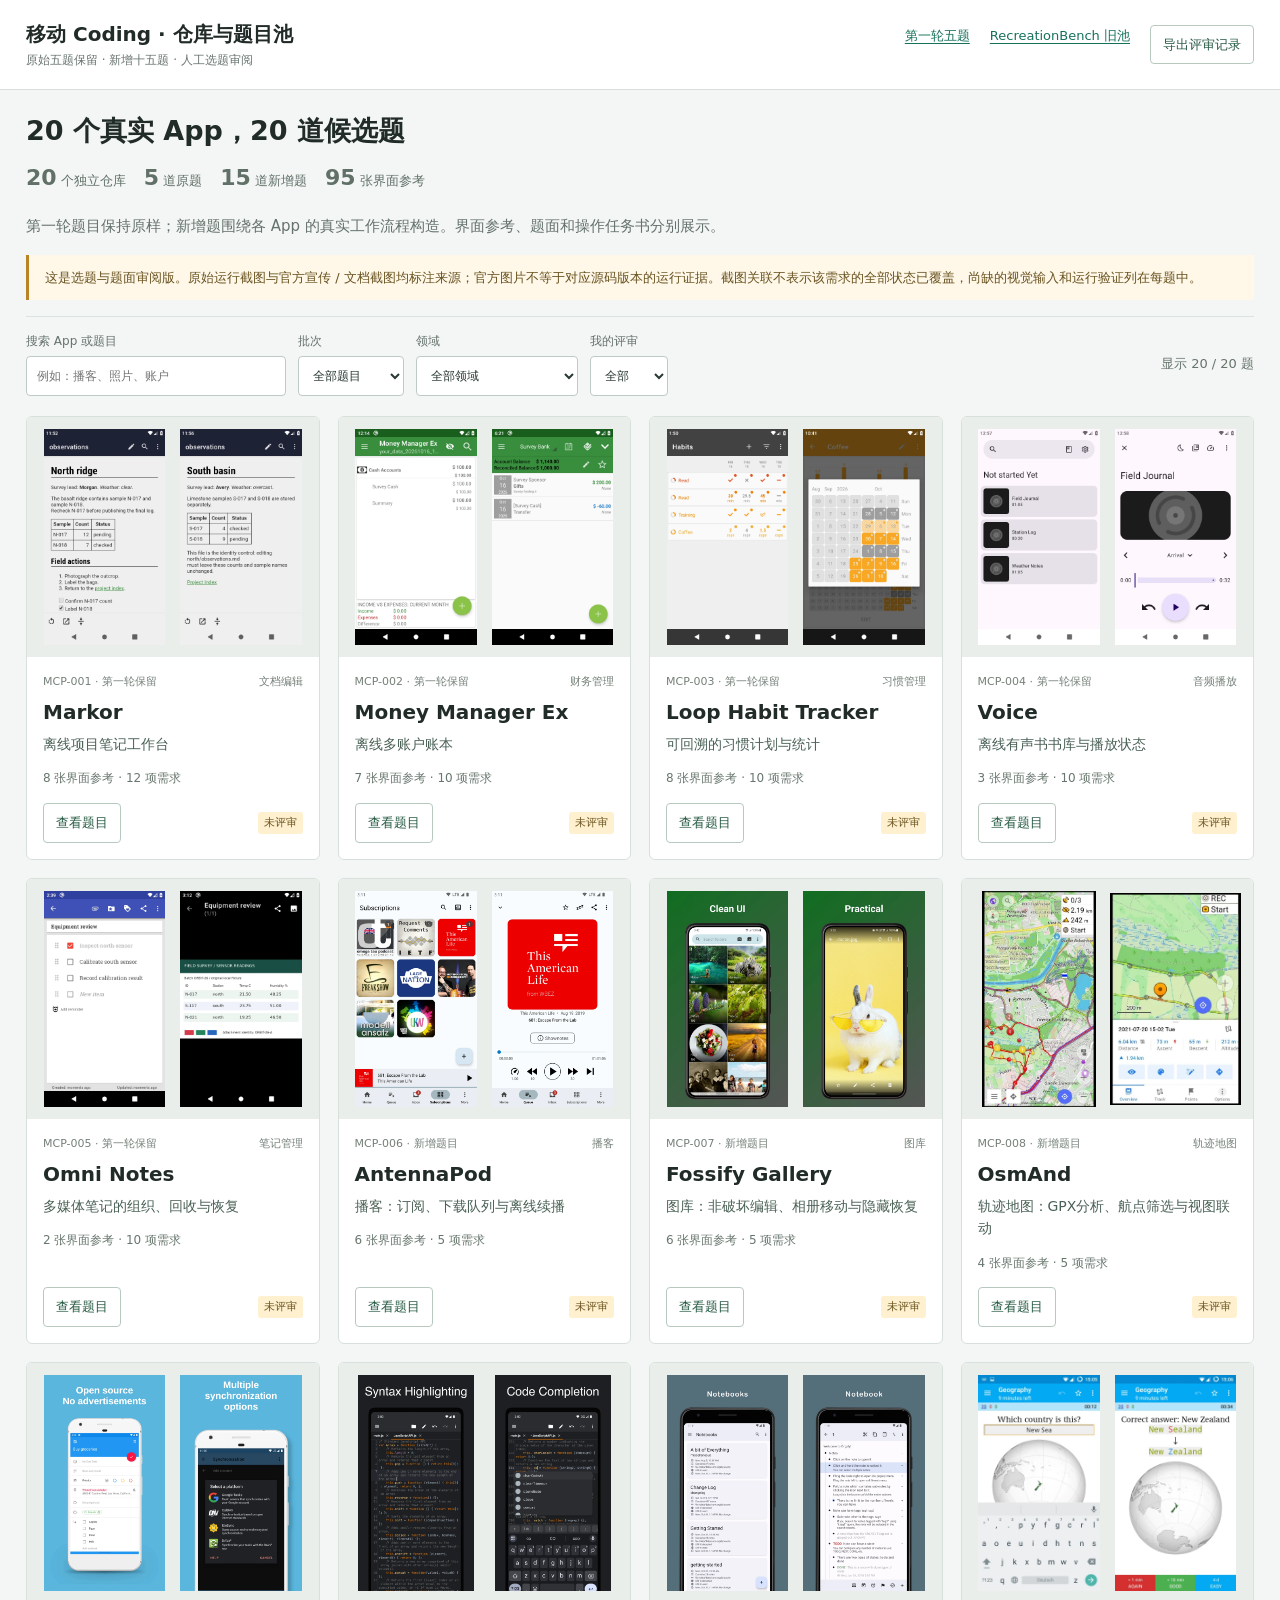
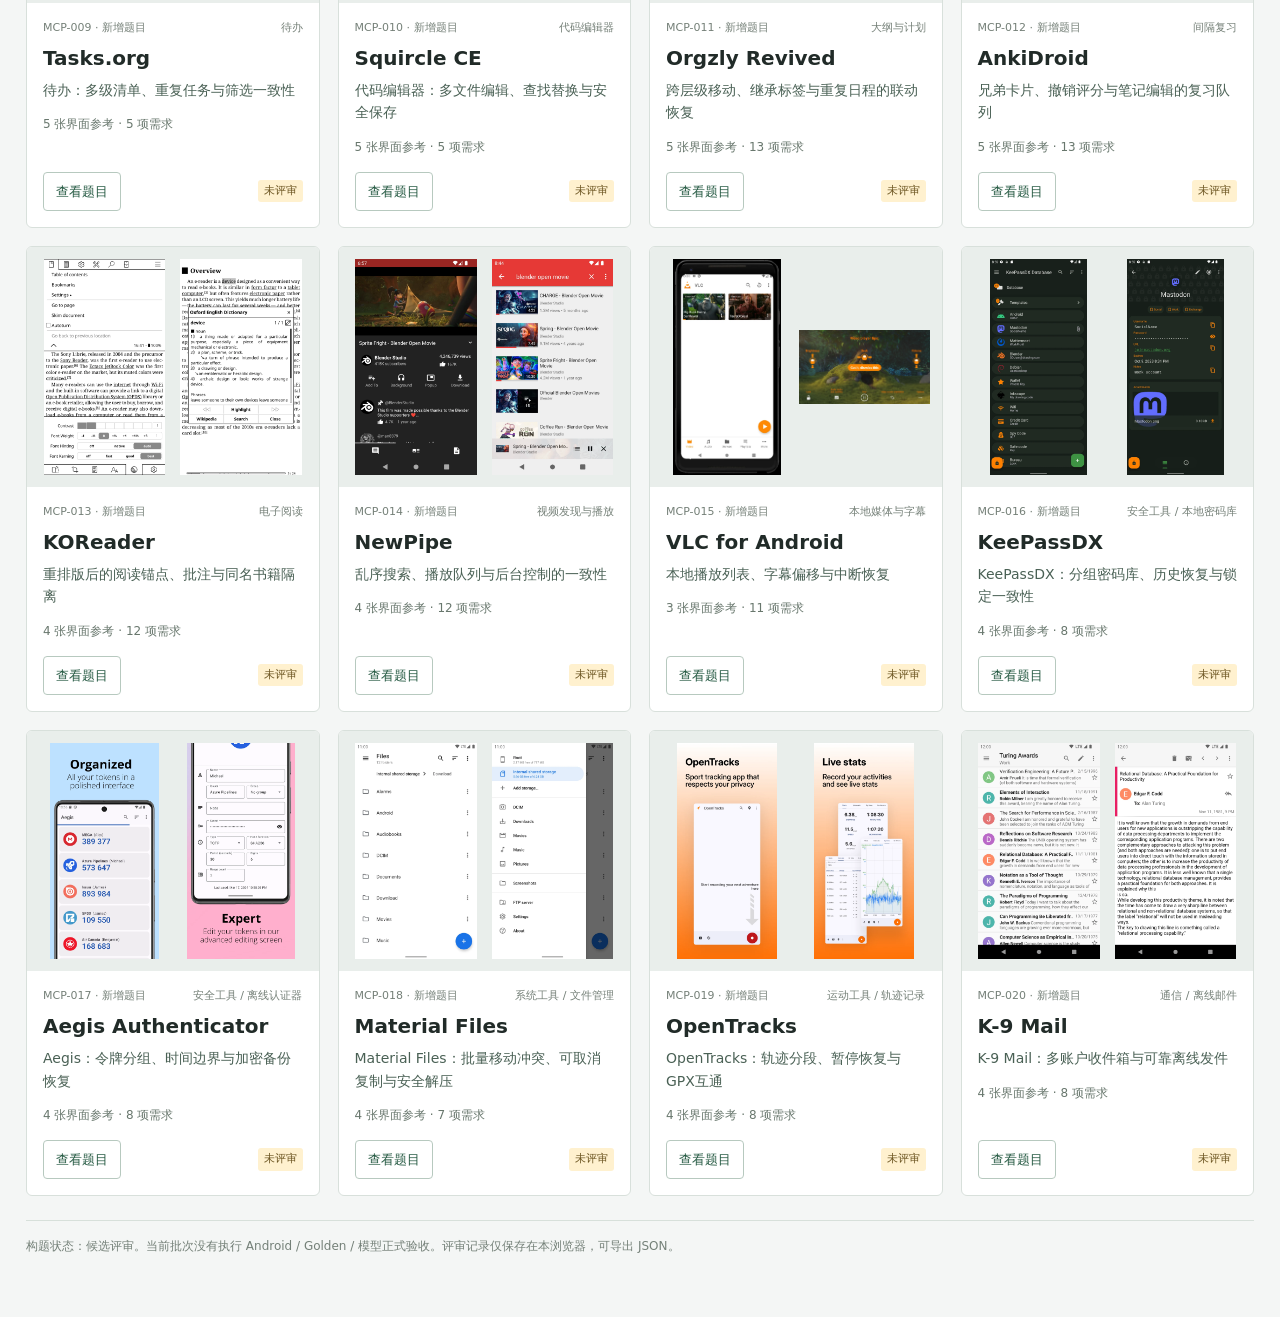
==== pool-20.html @ 95f7df75 "Publish original five plus fifteen visual Android task candidates" ====
<!doctype html>
<html lang="zh-CN">
<head>
<meta charset="utf-8"><meta name="viewport" content="width=device-width,initial-scale=1">
<title>移动 Coding · 20 个真实 App 题目池</title>
<style>
*{box-sizing:border-box;letter-spacing:0}body{margin:0;background:#f4f6f5;color:#212b28;font:15px/1.65 system-ui,-apple-system,"Noto Sans CJK SC",sans-serif}button,input,select,textarea{font:inherit}button,a,select{touch-action:manipulation}button{cursor:pointer}a{color:#16715b;text-underline-offset:3px}button:focus-visible,a:focus-visible,input:focus-visible,select:focus-visible,textarea:focus-visible{outline:3px solid #c18520;outline-offset:3px}button:disabled{cursor:default;opacity:.45}[hidden]{display:none!important}header{background:#fff;border-bottom:1px solid #d8dfdb;padding:18px 26px;display:flex;justify-content:space-between;align-items:center;gap:20px}header strong{font-size:20px}header small{display:block;color:#68746f;font-size:12px}.header-links{display:flex;gap:20px;font-size:13px;flex-wrap:wrap}.container{max-width:1600px;margin:auto;padding:22px 26px 60px}h1{font-size:27px;line-height:1.4;margin:0 0 10px}h2{font-size:21px;line-height:1.5;margin:22px 0 12px}h3{font-size:17px;margin:18px 0 8px}p{margin:8px 0 14px}.muted{color:#65726b}.summary{display:flex;flex-wrap:wrap;gap:18px;align-items:baseline;margin:8px 0 18px}.summary strong{font-size:22px}.summary span{font-size:13px;color:#617168}.warning{padding:12px 16px;border-left:3px solid #b98426;background:#fff8e9;color:#68521f;margin:16px 0;font-size:13px;overflow-wrap:anywhere}.filters{display:flex;gap:12px;flex-wrap:wrap;padding:15px 0 20px;border-top:1px solid #dce3df;align-items:end}.filters label{display:grid;gap:4px;font-size:12px;color:#65726b}.filters input{width:260px}.filters input,.filters select{background:#fff;border:1px solid #becbc4;padding:8px 10px;border-radius:4px;height:40px;max-width:100%;color:#293830}.command{display:inline-flex;align-items:center;justify-content:center;gap:7px;border:1px solid #b7c9bf;background:#fff;color:#275b44;padding:8px 12px;border-radius:4px;text-decoration:none;font-size:13px;min-height:38px}.command.primary{background:#246747;color:white;border-color:#246747}.filters .count{margin-left:auto;font-size:13px;color:#66746c;align-self:center}.grid{display:grid;grid-template-columns:repeat(4,minmax(0,1fr));gap:18px}.app{background:#fff;border:1px solid #d8e0db;border-radius:6px;overflow:hidden;min-width:0;display:flex;flex-direction:column}.app-media{display:flex;justify-content:center;gap:6px;align-items:center;height:240px;padding:12px;background:#e9eeeb;overflow:hidden}.app-media img{height:216px;width:calc(50% - 3px);object-fit:contain;object-position:center;min-width:0}.app-body{padding:16px;display:flex;flex-direction:column;flex:1;min-width:0}.eyebrow{color:#758078;font-size:11px;display:flex;justify-content:space-between;gap:8px;flex-wrap:wrap}.app h2{margin:6px 0 2px;font-size:20px}.app h3{margin:4px 0 10px;font-weight:500;font-size:14px;color:#4a6155;line-height:1.6}.app p{font-size:12px;color:#68776d;margin:4px 0 14px}.app .bottom{margin-top:auto;display:flex;align-items:center;gap:12px;justify-content:space-between}.badge{font-size:11px;color:#6c5521;background:#fff1cf;padding:2px 6px;border-radius:3px;white-space:nowrap}.reviewed{color:#246747;background:#e7f3e9}.rejected{color:#9b3f36;background:#f9e8e3}.empty{padding:50px 0;text-align:center;color:#738077}.detail-toolbar{display:flex;align-items:center;gap:12px;flex-wrap:wrap;margin-bottom:18px}.detail-toolbar .next{margin-left:auto;display:flex;gap:8px}.detail-heading{display:flex;justify-content:space-between;gap:20px;align-items:start}.detail-heading h1{margin-top:4px}.detail-heading .links{display:flex;gap:12px;flex-wrap:wrap;align-items:center;justify-content:flex-end;max-width:380px}.meta{font-size:12px;color:#6b776f}.layout{display:grid;grid-template-columns:minmax(0,1fr) 270px;gap:28px;margin-top:24px}.main{min-width:0}.sidebar{border-left:1px solid #d4dfd8;padding-left:22px;min-width:0}.sidebar h3:first-child{margin-top:0}.sidebar label{display:block;font-size:13px;margin:12px 0 5px}.sidebar select,.sidebar textarea{width:100%;border:1px solid #b7c6bd;border-radius:4px;padding:8px;background:white;color:#283d30}.sidebar textarea{height:120px;resize:vertical}.sidebar p,.sidebar li{font-size:12px}.sidebar ul{padding-left:18px}.sidebar li{margin:8px 0;overflow-wrap:anywhere}.tabs{display:flex;gap:20px;border-bottom:1px solid #bfcfc4;overflow-x:auto;max-width:100%;margin-bottom:20px}.tabs button{background:none;border:0;border-bottom:3px solid transparent;padding:10px 0;color:#64746a;white-space:nowrap;font-size:14px}.tabs button[aria-selected=true]{color:#1f6342;border-bottom-color:#246747;font-weight:600}.screen-grid{display:grid;grid-template-columns:repeat(3,minmax(0,1fr));gap:22px 16px}.screen-grid figure{margin:0;min-width:0}.screen-grid a{display:block;background:#e7ede9;padding:9px;height:360px;cursor:zoom-in}.screen-grid img{width:100%;height:100%;object-fit:contain}.screen-grid figcaption{font-size:12px;line-height:1.7;margin-top:8px;overflow-wrap:anywhere}.screen-grid figcaption small{display:block;color:#768279}.screen-grid figcaption a{display:inline;background:none;padding:0;height:auto;font-size:11px}.prose{background:#fff;padding:22px;overflow-wrap:anywhere;border-top:1px solid #dde5df}.prose h1{font-size:24px}.prose h2{font-size:20px}.prose h3{font-size:17px}.prose table,.mapping{border-collapse:collapse;width:100%;font-size:13px}.prose table{display:block;overflow-x:auto;max-width:100%}.prose td,.prose th,.mapping td,.mapping th{padding:10px;text-align:left;border:1px solid #d5dfd8;vertical-align:top}.prose th,.mapping th{background:#eaf1ed}.prose pre{white-space:pre-wrap;overflow-wrap:anywhere;background:#eef3ef;padding:12px;font-size:12px}.prose code{background:#eef3ef;padding:2px 4px;font-size:12px}.mapping-wrap{overflow-x:auto}.mapping td{min-width:100px;overflow-wrap:anywhere}.mapping td:nth-child(2){min-width:270px}.dimension{padding:13px 0;border-bottom:1px solid #dce4df;display:grid;grid-template-columns:125px minmax(0,1fr);gap:12px;font-size:13px}.dimension strong{color:#245b42}.file-list{list-style:none;padding:0}.file-list li{padding:10px 0;border-bottom:1px solid #dbe3de;font-size:13px;overflow-wrap:anywhere}.file-list small{display:block;color:#6a776f}dialog{border:0;border-radius:6px;padding:14px;max-width:96vw;max-height:96vh;background:#fff}dialog::backdrop{background:#17251fba}dialog .dialog-head{display:flex;justify-content:space-between;gap:20px;align-items:center;margin-bottom:10px;font-size:13px}dialog img{display:block;max-width:90vw;max-height:81vh;object-fit:contain;margin:auto}footer{font-size:12px;color:#748078;margin-top:24px;border-top:1px solid #d7e0da;padding-top:16px}
@media(max-width:1200px){.grid{grid-template-columns:repeat(3,minmax(0,1fr))}.layout{grid-template-columns:minmax(0,1fr) 230px}.screen-grid{grid-template-columns:repeat(2,minmax(0,1fr))}}
@media(max-width:850px){.grid{grid-template-columns:repeat(2,minmax(0,1fr))}.layout{grid-template-columns:1fr}.sidebar{border-left:0;border-top:1px solid #d4dfd8;padding:20px 0}.detail-heading{display:block}.detail-heading .links{justify-content:flex-start;max-width:none;margin:14px 0}.container{padding:20px 18px}header{padding:16px 18px}.header-links{gap:12px}}
@media(max-width:520px){header{display:block}header strong{font-size:18px}.header-links{margin-top:12px}.grid{grid-template-columns:1fr}.app-media{height:270px}.app-media img{height:246px}.filters input{width:100%}.filters label:first-child{width:100%}.filters .count{margin-left:0;width:100%}.screen-grid{gap:16px 10px}.screen-grid a{height:285px;padding:5px}.screen-grid figcaption{font-size:11px}.detail-toolbar .next{margin-left:0}.detail-toolbar{gap:8px}.prose{padding:15px}.tabs{gap:18px}h1{font-size:24px}.dimension{grid-template-columns:105px minmax(0,1fr)}}
</style>
</head>
<body>
<header><div><strong>移动 Coding · 仓库与题目池</strong><small>原始五题保留 · 新增十五题 · 人工选题审阅</small></div><nav class="header-links"><a href="./">第一轮五题</a><a href="50-apps.html">RecreationBench 旧池</a><button class="command" id="export">导出评审记录</button></nav></header>
<main class="container">
<section id="overview">
<h1>20 个真实 App，20 道候选题</h1>
<div class="summary" id="summary"></div>
<p class="muted">第一轮题目保持原样；新增题围绕各 App 的真实工作流程构造。界面参考、题面和操作任务书分别展示。</p>
<div class="warning">这是选题与题面审阅版。原始运行截图与官方宣传 / 文档截图均标注来源；官方图片不等于对应源码版本的运行证据。截图关联不表示该需求的全部状态已覆盖，尚缺的视觉输入和运行验证列在每题中。</div>
<div class="filters"><label>搜索 App 或题目<input id="search" type="search" placeholder="例如：播客、照片、账户"></label><label>批次<select id="cohort"><option value="all">全部题目</option><option value="original">第一轮 5 题</option><option value="new">新增 15 题</option></select></label><label>领域<select id="category"><option value="all">全部领域</option></select></label><label>我的评审<select id="review-filter"><option value="all">全部</option><option value="pending">未评审</option><option value="keep">保留</option><option value="revise">需修改</option><option value="reject">淘汰</option></select></label><span class="count" id="count" aria-live="polite"></span></div>
<div class="grid" id="grid"></div><p id="empty" class="empty" hidden>没有符合筛选条件的题目</p>
</section>
<section id="detail" hidden>
<div class="detail-toolbar"><button class="command" id="back">返回仓库池</button><span class="meta" id="position"></span><div class="next"><button class="command" id="previous">上一题</button><button class="command" id="next">下一题</button></div></div>
<div class="detail-heading"><div><div class="meta" id="task-meta"></div><h1 id="title"></h1><p id="subtitle" class="muted"></p></div><div class="links"><a id="repo-link" target="_blank" rel="noopener">开源仓库</a><a id="commit-link" target="_blank" rel="noopener">冻结源码</a><a id="zip-link" class="command primary" download>下载公开题包</a></div></div>
<div class="layout"><div class="main"><div class="tabs" role="tablist"><button role="tab" data-tab="screens">界面参考</button><button role="tab" data-tab="instruction">完整题面</button><button role="tab" data-tab="operations">操作任务书</button><button role="tab" data-tab="mapping">需求与难度</button><button role="tab" data-tab="files">输入与来源</button></div><div id="content" role="tabpanel"></div></div><aside class="sidebar"><h3>人工评审</h3><label for="decision">选题意见</label><select id="decision"><option value="pending">未评审</option><option value="keep">保留</option><option value="revise">需修改</option><option value="reject">淘汰</option></select><label for="notes">备注</label><textarea id="notes" placeholder="记录需要补充的界面、流程或难度问题"></textarea><p class="muted" id="save-status" aria-live="polite">记录保存在当前浏览器</p><h3>为什么选它</h3><p id="reason"></p><h3>尚未完成</h3><ul id="gaps"></ul><h3>来源链接</h3><ul id="sources"></ul></aside></div>
</section>
<footer>构题状态：候选评审。当前批次没有执行 Android / Golden / 模型正式验收。评审记录仅保存在本浏览器，可导出 JSON。</footer>
</main>
<dialog id="lightbox"><div class="dialog-head"><span id="image-caption"></span><button class="command" id="close-image">关闭</button></div><img id="large-image" alt="App 界面参考"></dialog>
<script type="application/json" id="task-data">[{"id": "MCP-001", "legacy_id": "mcr-001-field-notebook", "slug": "markor", "title": "离线项目笔记工作台", "app": "Markor", "category": "文档编辑", "repo": "https://github.com/gsantner/markor", "commit": "aff9492c55a1d0a09e3b11e603a0487678bb4f27", "summary": "file identity, editor, preview, relative navigation, history, persistence", "selection_reason": "沿用用户认可的第一轮题目；保留原始题面和全部已有截图。", "status": "LEGACY_DRAFT_RETAINED", "cohort": "original", "requirements": [{"id": "NB-01", "text": "浏览和打开多层目录中的文本文件；文件身份由完整相对路径确定；north/observations.md 与 south/observations.md 可分别打开；修改前者不改变后者", "origin": "legacy_draft", "screen_ids": []}, {"id": "NB-02", "text": "新建文件与目录，处理同名冲突和取消操作；已核验 Markdown、.md 扩展名、空模板配置下的新建文件与取消：输入名称后取消不产生文件，确认后进入编辑器。目录创建与新建同名文件的边界仍待核验；原版源码对不超过 2 字节的已有文件存在特殊处理，不可将界面的“不覆盖”提示视为全部场景已验证", "origin": "legacy_draft", "screen_ids": []}, {"id": "NB-03", "text": "编辑任意 UTF-8 Markdown，支持多行、空行和光标插入；保存后读回字节内容对应编辑结果，不能只修改展示文本", "origin": "legacy_draft", "screen_ids": []}, {"id": "NB-04", "text": "源文和预览切换；渲染标题、段落、强调、列表、任务项、表格、围栏代码；排版层级、可读性与冻结设计证据对应；代码区保留字面内容，不当作正文 Markdown 解析", "origin": "legacy_draft", "screen_ids": []}, {"id": "NB-05", "text": "预览中的相对文档链接可导航，返回时保持来源文档身份；north/observations.md 的 ../README.md 进入项目首页。首次打开目标曾观察到编辑模式；已打开目标可恢复其预览模式，不能假定每次都进入编辑器。两种模式可切换，相同文件名不能串到其他目录；未保存语义待核验", "origin": "legacy_draft", "screen_ids": []}, {"id": "NB-06", "text": "文内查找可输入、清空、显示命中数量及定位前后结果；文本变化后结果重算；无结果不改变正文；查询内容不写入文档", "origin": "legacy_draft", "screen_ids": []}, {"id": "NB-07", "text": "文内替换支持单次与全部；大小写、整词和正则模式行为明确；只替换规则匹配部分，替换后计数、编辑器与磁盘一致。语法错误反馈与替换范围待核验", "origin": "legacy_draft", "screen_ids": []}, {"id": "NB-08", "text": "撤销重做覆盖连续编辑和替换操作；撤销后正文恢复，重做后变更恢复；新增编辑后的重做分支语义待核验", "origin": "legacy_draft", "screen_ids": []}, {"id": "NB-09", "text": "保存与重开保持文档内容；进程终止后可恢复已保存内容；冷启动重新打开同一路径，正文和实际文件内容一致；不得要求恢复未保存状态", "origin": "legacy_draft", "screen_ids": []}, {"id": "NB-10", "text": "在目录中搜索文档内容，并打开正确结果；同名文件结果可区分；编辑保存后新查询反映新内容。原版搜索范围与刷新时机待核验", "origin": "legacy_draft", "screen_ids": []}, {"id": "NB-11", "text": "文件改名或移动后可继续打开编辑；原路径状态正确；已核验同目录改名与无冲突跨目录移动：正文不变、旧路径消失、其他文件不变。改名重名时禁用确认；移动重名时提示 Keep both/Overwrite/Skip，已验证 Skip 保留源和目标各自内容。Keep both 命名、Overwrite 行为及相对链接修复仍待核验", "origin": "legacy_draft", "screen_ids": []}, {"id": "NB-12", "text": "键盘、返回导航、旋转和字体放大保持可操作性；关键控件不被永久遮挡，当前文档不串换，已保存内容不损坏；深色与横屏设计待采集", "origin": "legacy_draft", "screen_ids": []}], "screens": [{"id": "S01", "path": "input/design/north-preview.png", "source_url": "", "source_kind": "original_app_capture", "caption": "north-preview", "sha256": "4064b1e7f2d689516d24c68bd39d447ed8dec40f858c55373d2ebe2a0ac307c9", "requirement_ids": [], "provenance_path": "input/design/README.md", "width": 720, "height": 1280, "url": "pool-v3/markor/S01.webp"}, {"id": "S02", "path": "input/design/south-preview.png", "source_url": "", "source_kind": "original_app_capture", "caption": "south-preview", "sha256": "5a0a4eaf0d0a09125e8192bf099ca3e52cf326d6f37ce5a5e23e68fe2b23b514", "requirement_ids": [], "provenance_path": "input/design/README.md", "width": 720, "height": 1280, "url": "pool-v3/markor/S02.webp"}, {"id": "S03", "path": "input/design/move-conflict.png", "source_url": "", "source_kind": "original_app_capture", "caption": "move-conflict", "sha256": "d1327f2cc52e6a9178b7953eff0dbaae1f71e3e37689eec7502604767064b06d", "requirement_ids": [], "provenance_path": "input/design/README.md", "width": 720, "height": 1280, "url": "pool-v3/markor/S03.webp"}, {"id": "S04", "path": "input/design/move-destination.png", "source_url": "", "source_kind": "original_app_capture", "caption": "move-destination", "sha256": "7a7b4ed3a4aeb76ed774d5dfde66aed36bc2d51a8a1537cf37e8ef6326924e86", "requirement_ids": [], "provenance_path": "input/design/README.md", "width": 720, "height": 1280, "url": "pool-v3/markor/S04.webp"}, {"id": "S05", "path": "input/design/new-file-confirmation.png", "source_url": "", "source_kind": "original_app_capture", "caption": "new-file-confirmation", "sha256": "d12fba622f0808013a42b2341d35c99181fa90d3dd77e7c879cf310cc71822c1", "requirement_ids": [], "provenance_path": "input/design/README.md", "width": 720, "height": 1280, "url": "pool-v3/markor/S05.webp"}, {"id": "S06", "path": "input/design/new-file-dialog.png", "source_url": "", "source_kind": "original_app_capture", "caption": "new-file-dialog", "sha256": "6f00b489b884733be04cc535b92f05eab213a634af2fca892208a5f61e930ad5", "requirement_ids": [], "provenance_path": "input/design/README.md", "width": 720, "height": 1280, "url": "pool-v3/markor/S06.webp"}, {"id": "S07", "path": "input/design/rename-conflict.png", "source_url": "", "source_kind": "original_app_capture", "caption": "rename-conflict", "sha256": "9692da096efcdb5390513e707d3d5bb373f77c3791021e4c3fa6570128c93f46", "requirement_ids": [], "provenance_path": "input/design/README.md", "width": 720, "height": 1280, "url": "pool-v3/markor/S07.webp"}, {"id": "S08", "path": "input/design/renamed-document.png", "source_url": "", "source_kind": "original_app_capture", "caption": "renamed-document", "sha256": "7825c4170476a746104519a283da8f4210dea184da7885dbb86da1a535775662", "requirement_ids": [], "provenance_path": "input/design/README.md", "width": 720, "height": 1280, "url": "pool-v3/markor/S08.webp"}], "complexity": {"C": {"score": null, "reason": "本次未重新评分，沿用原题且不凭项目名称补分。"}, "H": {"score": null, "reason": "本次未重新评分，沿用原题且不凭项目名称补分。"}, "A": {"score": null, "reason": "本次未重新评分，沿用原题且不凭项目名称补分。"}, "L": {"score": null, "reason": "本次未重新评分，沿用原题且不凭项目名称补分。"}, "G": {"score": null, "reason": "本次未重新评分，沿用原题且不凭项目名称补分。"}, "X": {"score": null, "reason": "本次未重新评分，沿用原题且不凭项目名称补分。"}}, "gaps": ["原始题面仍包含待核验项；完整度不能由已有截图数量推断。", "截图逐项覆盖范围见 input/design/README.md；未补写未经审核的需求映射。", "本次没有重新执行Android、Golden或模型验收。"], "source_links": [{"label": "原始仓库", "url": "https://github.com/gsantner/markor"}], "knowledge_refs": [], "instruction_html": "\u003ch1\u003e离线项目笔记工作台\u003c/h1\u003e\n\u003cp\u003e状态：构题草稿，未冻结、不可提交模型正式评测。原版行为核验与设计证据尚未齐全。\u003c/p\u003e\n\u003cp\u003e实现一个可安装运行的 Android 本地文档 App。使用者在离线野外调查中维护多个项目，每个项目有说明、采样记录和行动清单。文件必须是真实 UTF-8 文本，不能只保存在界面内存中，也不能把参考截图作为不可交互背景。\u003c/p\u003e\n\u003cp\u003e参考对象为 Markor。交付应包含完整可编译工程和 APK，而非单页演示、网页截图或针对示例内容写死的输出。公开夹具只是示例；验收将改变文本、目录名、文件数量和操作次序。模型正式工作区不提供原版源码、Git 历史、隐藏测试或参考实现。\u003c/p\u003e\n\u003ch2\u003e用户流程\u003c/h2\u003e\n\u003cp\u003e用户选择一个本地笔记目录，浏览文件夹，打开一份调查报告，修改 Markdown，在预览中确认排版并进入关联记录。随后查找某个样本编号，修改多处观测数据，通过撤销恢复误改，再保存。退出和重启 App 后，目录、正文、预览及真实磁盘文件应保持一致。另一个目录下的同名记录不能被误改。\u003c/p\u003e\n\u003ch2\u003e功能契约草稿\u003c/h2\u003e\n\u003ctable\u003e\n\u003cthead\u003e\n\u003ctr\u003e\n\u003cth\u003eID\u003c/th\u003e\n\u003cth\u003e要求\u003c/th\u003e\n\u003cth\u003e可观察结果\u003c/th\u003e\n\u003c/tr\u003e\n\u003c/thead\u003e\n\u003ctbody\u003e\n\u003ctr\u003e\n\u003ctd\u003eNB-01\u003c/td\u003e\n\u003ctd\u003e浏览和打开多层目录中的文本文件；文件身份由完整相对路径确定\u003c/td\u003e\n\u003ctd\u003enorth/observations.md 与 south/observations.md 可分别打开；修改前者不改变后者\u003c/td\u003e\n\u003c/tr\u003e\n\u003ctr\u003e\n\u003ctd\u003eNB-02\u003c/td\u003e\n\u003ctd\u003e新建文件与目录，处理同名冲突和取消操作\u003c/td\u003e\n\u003ctd\u003e已核验 Markdown、.md 扩展名、空模板配置下的新建文件与取消：输入名称后取消不产生文件，确认后进入编辑器。目录创建与新建同名文件的边界仍待核验；原版源码对不超过 2 字节的已有文件存在特殊处理，不可将界面的“不覆盖”提示视为全部场景已验证\u003c/td\u003e\n\u003c/tr\u003e\n\u003ctr\u003e\n\u003ctd\u003eNB-03\u003c/td\u003e\n\u003ctd\u003e编辑任意 UTF-8 Markdown，支持多行、空行和光标插入\u003c/td\u003e\n\u003ctd\u003e保存后读回字节内容对应编辑结果，不能只修改展示文本\u003c/td\u003e\n\u003c/tr\u003e\n\u003ctr\u003e\n\u003ctd\u003eNB-04\u003c/td\u003e\n\u003ctd\u003e源文和预览切换；渲染标题、段落、强调、列表、任务项、表格、围栏代码\u003c/td\u003e\n\u003ctd\u003e排版层级、可读性与冻结设计证据对应；代码区保留字面内容，不当作正文 Markdown 解析\u003c/td\u003e\n\u003c/tr\u003e\n\u003ctr\u003e\n\u003ctd\u003eNB-05\u003c/td\u003e\n\u003ctd\u003e预览中的相对文档链接可导航，返回时保持来源文档身份\u003c/td\u003e\n\u003ctd\u003enorth/observations.md 的 ../README.md 进入项目首页。首次打开目标曾观察到编辑模式；已打开目标可恢复其预览模式，不能假定每次都进入编辑器。两种模式可切换，相同文件名不能串到其他目录；未保存语义待核验\u003c/td\u003e\n\u003c/tr\u003e\n\u003ctr\u003e\n\u003ctd\u003eNB-06\u003c/td\u003e\n\u003ctd\u003e文内查找可输入、清空、显示命中数量及定位前后结果\u003c/td\u003e\n\u003ctd\u003e文本变化后结果重算；无结果不改变正文；查询内容不写入文档\u003c/td\u003e\n\u003c/tr\u003e\n\u003ctr\u003e\n\u003ctd\u003eNB-07\u003c/td\u003e\n\u003ctd\u003e文内替换支持单次与全部；大小写、整词和正则模式行为明确\u003c/td\u003e\n\u003ctd\u003e只替换规则匹配部分，替换后计数、编辑器与磁盘一致。语法错误反馈与替换范围待核验\u003c/td\u003e\n\u003c/tr\u003e\n\u003ctr\u003e\n\u003ctd\u003eNB-08\u003c/td\u003e\n\u003ctd\u003e撤销重做覆盖连续编辑和替换操作\u003c/td\u003e\n\u003ctd\u003e撤销后正文恢复，重做后变更恢复；新增编辑后的重做分支语义待核验\u003c/td\u003e\n\u003c/tr\u003e\n\u003ctr\u003e\n\u003ctd\u003eNB-09\u003c/td\u003e\n\u003ctd\u003e保存与重开保持文档内容；进程终止后可恢复已保存内容\u003c/td\u003e\n\u003ctd\u003e冷启动重新打开同一路径，正文和实际文件内容一致；不得要求恢复未保存状态\u003c/td\u003e\n\u003c/tr\u003e\n\u003ctr\u003e\n\u003ctd\u003eNB-10\u003c/td\u003e\n\u003ctd\u003e在目录中搜索文档内容，并打开正确结果\u003c/td\u003e\n\u003ctd\u003e同名文件结果可区分；编辑保存后新查询反映新内容。原版搜索范围与刷新时机待核验\u003c/td\u003e\n\u003c/tr\u003e\n\u003ctr\u003e\n\u003ctd\u003eNB-11\u003c/td\u003e\n\u003ctd\u003e文件改名或移动后可继续打开编辑；原路径状态正确\u003c/td\u003e\n\u003ctd\u003e已核验同目录改名与无冲突跨目录移动：正文不变、旧路径消失、其他文件不变。改名重名时禁用确认；移动重名时提示 Keep both/Overwrite/Skip，已验证 Skip 保留源和目标各自内容。Keep both 命名、Overwrite 行为及相对链接修复仍待核验\u003c/td\u003e\n\u003c/tr\u003e\n\u003ctr\u003e\n\u003ctd\u003eNB-12\u003c/td\u003e\n\u003ctd\u003e键盘、返回导航、旋转和字体放大保持可操作性\u003c/td\u003e\n\u003ctd\u003e关键控件不被永久遮挡，当前文档不串换，已保存内容不损坏；深色与横屏设计待采集\u003c/td\u003e\n\u003c/tr\u003e\n\u003c/tbody\u003e\n\u003c/table\u003e\n\u003cp\u003e此草稿不要求云同步、账号服务、AI、网络后端或在线 API。是否纳入 todo.txt 独立任务管理需原版交互证据后再决定，不能以一个不可操作文本页替代。\u003c/p\u003e\n\u003ch2\u003e输入与交付\u003c/h2\u003e\n\u003cp\u003e\u003ccode\u003einput/notebook/\u003c/code\u003e 是可改写的示例文档集，含不同目录中的同名文档。不要假定路径、标题和内容固定。正式版将附逐页参考截图、环境冻结记录、操作任务书以及清楚的系统文件访问方式；这些缺失前，本草稿不构成可独立作答题。\u003c/p\u003e\n\u003cp\u003e交付工程应能在冻结 SDK/JDK/Gradle 环境中构建，列出入口、依赖和安装命令，保持系统文件访问与真实 Android 生命周期行为。布局和控件可以有等价实现，不能要求与原版内部类名、数据库表名或 resource-id 相同。\u003c/p\u003e\n", "operations_html": "\u003ch1\u003e操作任务书草稿\u003c/h1\u003e\n\u003cp\u003e以下是待执行并冻结的完整操作链，不是已完成记录。此草稿尚不能用于正式评测。\u003c/p\u003e\n\u003ctable\u003e\n\u003cthead\u003e\n\u003ctr\u003e\n\u003cth\u003e链路\u003c/th\u003e\n\u003cth\u003e操作\u003c/th\u003e\n\u003cth\u003e业务判定与证据\u003c/th\u003e\n\u003c/tr\u003e\n\u003c/thead\u003e\n\u003ctbody\u003e\n\u003ctr\u003e\n\u003ctd\u003eA：文件身份\u003c/td\u003e\n\u003ctd\u003e导入 notebook，分别进入 north 和 south，打开同名 observations.md；返回 north 修改 N-017 的 count\u003c/td\u003e\n\u003ctd\u003e两份文档标题和内容区分；north 真实文件改变，south 字节不变。截图、输入事件、导出文件\u003c/td\u003e\n\u003c/tr\u003e\n\u003ctr\u003e\n\u003ctd\u003eB：渲染导航\u003c/td\u003e\n\u003ctd\u003enorth 编辑器切换预览，检查标题/表格/代码/清单，点击 project index，再进入 south，返回\u003c/td\u003e\n\u003ctd\u003e相对路径解析正确；预览内容对应真实源文；每次导航留新鲜截图与树，不依赖固定坐标\u003c/td\u003e\n\u003c/tr\u003e\n\u003ctr\u003e\n\u003ctd\u003eC：查询替换\u003c/td\u003e\n\u003ctd\u003e查询 N-017，逐条定位，替换一次，再替换全部；查询不存在词；切换整词/大小写/正则\u003c/td\u003e\n\u003ctd\u003e命中数与文本实际出现位置一致；单次和全部作用域不同；无结果与错误正则不损坏文件\u003c/td\u003e\n\u003c/tr\u003e\n\u003ctr\u003e\n\u003ctd\u003eD：编辑历史\u003c/td\u003e\n\u003ctd\u003e连续编辑、撤销、重做、撤销后插入新内容、保存\u003c/td\u003e\n\u003ctd\u003e按已冻结原版规则判断历史；读取保存结果，不能仅看 Undo 按钮是否存在\u003c/td\u003e\n\u003c/tr\u003e\n\u003ctr\u003e\n\u003ctd\u003eE：生命周期\u003c/td\u003e\n\u003ctd\u003e保存后 force-stop，重新启动，重开 north 与 south；旋转并放大系统字体\u003c/td\u003e\n\u003ctd\u003e保存内容一致；同名文件不混淆；界面可交互；不要求未保存内容恢复\u003c/td\u003e\n\u003c/tr\u003e\n\u003ctr\u003e\n\u003ctd\u003eF：文件组织\u003c/td\u003e\n\u003ctd\u003e新建、取消新建、重名尝试、移动/改名，目录检索保存后的新词\u003c/td\u003e\n\u003ctd\u003e实际目录与界面一致，无静默覆盖；检索打开正确文件；链接改写规则以原版核验为准\u003c/td\u003e\n\u003c/tr\u003e\n\u003c/tbody\u003e\n\u003c/table\u003e\n\u003cp\u003e每条链从独立初态复跑，不能依赖上一模型留下的状态。正式验收须组合链路、改变内容与路径，避免只对公开样例成立。当前尚无完整 clean bootstrap、隐藏 evaluator、3 次 Golden 或错误变体结果。\u003c/p\u003e\n\u003ch2\u003e已细化的替换与导航状态卡\u003c/h2\u003e\n\u003cp\u003e本组从公开 notebook 的原始三份文件开始，先打开 south/observations.md 编辑器。替换仅作用于当前文件；下面的完整正文比较包括空行、Markdown 标记、表格和相对链接。证据点是执行时需采集的产物，不表示已经完成正式验收。\u003c/p\u003e\n\u003ctable\u003e\n\u003cthead\u003e\n\u003ctr\u003e\n\u003cth\u003e状态ID\u003c/th\u003e\n\u003cth\u003e动作\u003c/th\u003e\n\u003cth\u003e目标\u003c/th\u003e\n\u003cth\u003e预期状态\u003c/th\u003e\n\u003cth\u003e证据点\u003c/th\u003e\n\u003c/tr\u003e\n\u003c/thead\u003e\n\u003ctbody\u003e\n\u003ctr\u003e\n\u003ctd\u003eNB-R01\u003c/td\u003e\n\u003ctd\u003e打开搜索并清空查询\u003c/td\u003e\n\u003ctd\u003esouth/observations.md\u003c/td\u003e\n\u003ctd\u003e查询为空，显示无结果；正文与输入文件完全一致\u003c/td\u003e\n\u003ctd\u003e搜索界面与完整正文\u003c/td\u003e\n\u003c/tr\u003e\n\u003ctr\u003e\n\u003ctd\u003eNB-R02\u003c/td\u003e\n\u003ctd\u003e输入 S-017，展开替换，输入 S-117\u003c/td\u003e\n\u003ctd\u003e当前文件搜索与替换栏\u003c/td\u003e\n\u003ctd\u003e两个输入值分别正确，正文尚未修改\u003c/td\u003e\n\u003ctd\u003e查询、替换栏及正文\u003c/td\u003e\n\u003c/tr\u003e\n\u003ctr\u003e\n\u003ctd\u003eNB-R03\u003c/td\u003e\n\u003ctd\u003e执行全部替换\u003c/td\u003e\n\u003ctd\u003e正文段落及表格中的两处 S-017\u003c/td\u003e\n\u003ctd\u003e两处均变为 S-117；S-018、数量 4 和 9、其余正文保持原样\u003c/td\u003e\n\u003ctd\u003e完整编辑器文本\u003c/td\u003e\n\u003c/tr\u003e\n\u003ctr\u003e\n\u003ctd\u003eNB-R04\u003c/td\u003e\n\u003ctd\u003e撤销一次\u003c/td\u003e\n\u003ctd\u003e本次全部替换\u003c/td\u003e\n\u003ctd\u003e恢复输入文件的完整原文\u003c/td\u003e\n\u003ctd\u003e全文比较\u003c/td\u003e\n\u003c/tr\u003e\n\u003ctr\u003e\n\u003ctd\u003eNB-R05\u003c/td\u003e\n\u003ctd\u003e重做一次\u003c/td\u003e\n\u003ctd\u003e被撤销的替换\u003c/td\u003e\n\u003ctd\u003e再次出现两处 S-117，其余内容不变\u003c/td\u003e\n\u003ctd\u003e全文比较\u003c/td\u003e\n\u003c/tr\u003e\n\u003ctr\u003e\n\u003ctd\u003eNB-R06\u003c/td\u003e\n\u003ctd\u003e保存\u003c/td\u003e\n\u003ctd\u003esouth 实际文件及两份对照文件\u003c/td\u003e\n\u003ctd\u003esouth 等于编辑器文本；north 和 README 与输入文件逐字节一致\u003c/td\u003e\n\u003ctd\u003e三份真实文件\u003c/td\u003e\n\u003c/tr\u003e\n\u003ctr\u003e\n\u003ctd\u003eNB-R07\u003c/td\u003e\n\u003ctd\u003e关闭搜索，切换预览\u003c/td\u003e\n\u003ctd\u003esouth 文档\u003c/td\u003e\n\u003ctd\u003e标题 South basin；段落和表格均显示 S-117，表格数量仍为 4\u003c/td\u003e\n\u003ctd\u003e渲染截图、语义树、实际文件\u003c/td\u003e\n\u003c/tr\u003e\n\u003ctr\u003e\n\u003ctd\u003eNB-R08\u003c/td\u003e\n\u003ctd\u003e点击 Project index\u003c/td\u003e\n\u003ctd\u003e../README.md\u003c/td\u003e\n\u003ctd\u003e打开项目索引，内容与输入 README 一致\u003c/td\u003e\n\u003ctd\u003e目标编辑器全文\u003c/td\u003e\n\u003c/tr\u003e\n\u003ctr\u003e\n\u003ctd\u003eNB-R09\u003c/td\u003e\n\u003ctd\u003e预览索引，再打开 North observations\u003c/td\u003e\n\u003ctd\u003enorth/observations.md\u003c/td\u003e\n\u003ctd\u003e打开 north 原文，而非同名 south 文件\u003c/td\u003e\n\u003ctd\u003e索引截图、north 全文\u003c/td\u003e\n\u003c/tr\u003e\n\u003ctr\u003e\n\u003ctd\u003eNB-R10\u003c/td\u003e\n\u003ctd\u003e返回索引，再打开 South observations\u003c/td\u003e\n\u003ctd\u003esouth/observations.md\u003c/td\u003e\n\u003ctd\u003e重开后仍为两处 S-117；三份实际文件均符合 R06\u003c/td\u003e\n\u003ctd\u003e返回状态、south 全文、三份文件\u003c/td\u003e\n\u003c/tr\u003e\n\u003c/tbody\u003e\n\u003c/table\u003e\n\u003cp\u003e本组不替代 A 至 F 的完整范围。查询命中数、逐条定位、单次替换、正则和整词选项、撤销后新编辑使重做失效、文件移动及干净初始化仍须分别核验，不能从全部替换成功推断这些行为正确。\u003c/p\u003e\n\u003cp\u003e导航状态说明：已打开过的文档可能恢复其预览模式。R08 至 R10 若落在预览页，应先确认目标文档，再切换到编辑模式读取全文；不能仅根据链接跳转就假定出现编辑器。返回前将 north 恢复到预览模式，以固定此往返链的结束状态。\u003c/p\u003e\n\u003ch2\u003e文件新建与改名状态卡\u003c/h2\u003e\n\u003cp\u003e从原始 notebook 三份文件开始。新建对话框选择 Markdown、扩展名 .md、Empty file 模板、名称格式 {{title}}。键盘遮住底部操作按钮时先收起键盘；不能仅凭语义树节点存在就认定按钮可点击。\u003c/p\u003e\n\u003ctable\u003e\n\u003cthead\u003e\n\u003ctr\u003e\n\u003cth\u003e状态ID\u003c/th\u003e\n\u003cth\u003e动作\u003c/th\u003e\n\u003cth\u003e目标\u003c/th\u003e\n\u003cth\u003e预期状态\u003c/th\u003e\n\u003cth\u003e证据点\u003c/th\u003e\n\u003c/tr\u003e\n\u003c/thead\u003e\n\u003ctbody\u003e\n\u003ctr\u003e\n\u003ctd\u003eNB-F01\u003c/td\u003e\n\u003ctd\u003e新建文件，名称输入 CancelledReview，取消\u003c/td\u003e\n\u003ctd\u003e原始笔记目录\u003c/td\u003e\n\u003ctd\u003e返回目录；完整目录仍仅含原三份文件，字节均不变\u003c/td\u003e\n\u003ctd\u003e取消后截图、完整目录与文件字节\u003c/td\u003e\n\u003c/tr\u003e\n\u003ctr\u003e\n\u003ctd\u003eNB-F02\u003c/td\u003e\n\u003ctd\u003e再次新建，名称 Review，确认\u003c/td\u003e\n\u003ctd\u003eReview.md\u003c/td\u003e\n\u003ctd\u003e打开空编辑器\u003c/td\u003e\n\u003ctd\u003e编辑器语义树、截图\u003c/td\u003e\n\u003c/tr\u003e\n\u003ctr\u003e\n\u003ctd\u003eNB-F03\u003c/td\u003e\n\u003ctd\u003e输入 Review R-031 and R-031，返回目录\u003c/td\u003e\n\u003ctd\u003eReview.md\u003c/td\u003e\n\u003ctd\u003e出现文件；正文为上述 22 字节 UTF-8 文本，无额外换行\u003c/td\u003e\n\u003ctd\u003e列表、编辑器全文、实际文件\u003c/td\u003e\n\u003c/tr\u003e\n\u003ctr\u003e\n\u003ctd\u003eNB-F04\u003c/td\u003e\n\u003ctd\u003e选择 Review.md，改名输入 README.md 并确认\u003c/td\u003e\n\u003ctd\u003e已存在的 README.md\u003c/td\u003e\n\u003ctd\u003e提示 File/folder already exists! Please use a different name，确认按钮禁用；保留改名对话框\u003c/td\u003e\n\u003ctd\u003e冲突截图、按钮 enabled 属性\u003c/td\u003e\n\u003c/tr\u003e\n\u003ctr\u003e\n\u003ctd\u003eNB-F05\u003c/td\u003e\n\u003ctd\u003e将名称改为 Reviewed.md 并确认\u003c/td\u003e\n\u003ctd\u003e改名对话框与目录\u003c/td\u003e\n\u003ctd\u003e冲突提示消失，确认按钮恢复可用；确认后列表含 Reviewed.md 和原 README.md\u003c/td\u003e\n\u003ctd\u003e对话框语义树、目录列表\u003c/td\u003e\n\u003c/tr\u003e\n\u003ctr\u003e\n\u003ctd\u003eNB-F06\u003c/td\u003e\n\u003ctd\u003e打开文件，随后停止 App 并采集目录\u003c/td\u003e\n\u003ctd\u003eReviewed.md 及原三份文件\u003c/td\u003e\n\u003ctd\u003e正文与 F03 一致；旧 Review.md 不存在，原三份文件不变，无多余文件\u003c/td\u003e\n\u003ctd\u003e编辑器全文、完整目录与文件字节\u003c/td\u003e\n\u003c/tr\u003e\n\u003c/tbody\u003e\n\u003c/table\u003e\n\u003cp\u003e这组不覆盖目录创建或新建同名短文件。冷启动后浏览器回到配置的默认笔记目录，需重新导航至测试目录；不要求自动恢复上次浏览位置。\u003c/p\u003e\n\u003cp\u003e接续 F06 的跨目录流程：\u003c/p\u003e\n\u003ctable\u003e\n\u003cthead\u003e\n\u003ctr\u003e\n\u003cth\u003e状态ID\u003c/th\u003e\n\u003cth\u003e动作\u003c/th\u003e\n\u003cth\u003e目标\u003c/th\u003e\n\u003cth\u003e预期状态\u003c/th\u003e\n\u003cth\u003e证据点\u003c/th\u003e\n\u003c/tr\u003e\n\u003c/thead\u003e\n\u003ctbody\u003e\n\u003ctr\u003e\n\u003ctd\u003eNB-F07\u003c/td\u003e\n\u003ctd\u003e选择 Reviewed.md，Move，进入 north，SELECT THIS FOLDER\u003c/td\u003e\n\u003ctd\u003e根目录文件移至 north\u003c/td\u003e\n\u003ctd\u003enorth/Reviewed.md 出现，根目录 Reviewed.md 消失\u003c/td\u003e\n\u003ctd\u003e目标目录截图、完整目录清单\u003c/td\u003e\n\u003c/tr\u003e\n\u003ctr\u003e\n\u003ctd\u003eNB-F08\u003c/td\u003e\n\u003ctd\u003e从 north 打开 Reviewed.md\u003c/td\u003e\n\u003ctd\u003e已移动文件及同目录原文件\u003c/td\u003e\n\u003ctd\u003e正文仍为 Review R-031 and R-031；同目录 observations.md 未变\u003c/td\u003e\n\u003ctd\u003e编辑器全文、实际文件字节\u003c/td\u003e\n\u003c/tr\u003e\n\u003ctr\u003e\n\u003ctd\u003eNB-F09\u003c/td\u003e\n\u003ctd\u003e将 north/observations.md 移至 south\u003c/td\u003e\n\u003ctd\u003e已有同名文件的目标目录\u003c/td\u003e\n\u003ctd\u003e提示 observations.md 已存在于 south，提供 Keep both、Overwrite、Skip；此时不可静默覆盖\u003c/td\u003e\n\u003ctd\u003e冲突对话框截图与语义树\u003c/td\u003e\n\u003c/tr\u003e\n\u003ctr\u003e\n\u003ctd\u003eNB-F10\u003c/td\u003e\n\u003ctd\u003e选择 Skip，重新打开原文件，停止 App 后采集完整目录\u003c/td\u003e\n\u003ctd\u003enorth/observations.md 及完整笔记目录\u003c/td\u003e\n\u003ctd\u003enorth 与 south 的 observations.md 各自逐字节等于输入；README 不变；north/Reviewed.md 保留正确正文，无旧路径副本或其他新增文件\u003c/td\u003e\n\u003ctd\u003e编辑器全文、完整目录清单与逐字节比较\u003c/td\u003e\n\u003c/tr\u003e\n\u003c/tbody\u003e\n\u003c/table\u003e\n\u003cp\u003eF09 仅确认选项存在，F10 只验证 Skip。Keep both 的命名规则和 Overwrite 分支尚未冻结，不可从界面选项存在推断它们的行为已通过。\u003c/p\u003e\n", "provenance_html": "\u003ch1\u003e来源与状态\u003c/h1\u003e\n\u003cp\u003e参考：https://github.com/gsantner/markor\u003c/p\u003e\n\u003cp\u003eCommit：aff9492c55a1d0a09e3b11e603a0487678bb4f27。许可证文件为 LICENSE.txt，完整哈希记录见 ../../../evidence/sources-03/source-lock.json。\u003c/p\u003e\n\u003cp\u003e状态为 DRAFT，不是 Harbor Task 1.3 已验收包。尚未创建声称兼容的 task.toml；需要正式字段验证及完整环境、参考制品、评测器后再发布。\u003c/p\u003e\n\u003cp\u003e已验证：原版构建；单文档创建、保存、预览；force-stop 后重开与文件字节一致；文内搜索命中/不命中/清空且不改变正文。证据位于 ../../../evidence/markor-explore-03 至 23，以及 ../../../evidence/markor-search-workflow-01。\u003c/p\u003e\n\u003cp\u003eNB-03/04/06/09 只有部分证据，不能据此声称整个要求通过。其余全部待设备核验。此处的原版资源 ID 只用于探索，公开契约不要求它们。\u003c/p\u003e\n\u003cp\u003e后续设备证据补充：\u003c/p\u003e\n\u003cul\u003e\n\u003cli\u003e\u003ccode\u003emarkor-north-preview-01\u003c/code\u003e 实际进入 survey-v03-01/north 并打开 observations.md。首次切换后的截图为空，报告中的控件 PASS 不证明渲染；见该目录 REVIEW.md。原始导入夹具另存 fixture-original。\u003c/li\u003e\n\u003cli\u003e\u003ccode\u003emarkor-explore-26\u003c/code\u003e 实际显示 North ridge、表格、强调、列表、任务项和 project index 链接。截图已查看，对应 NB-04 部分证据；代码区尚未滚动核验。\u003c/li\u003e\n\u003cli\u003e\u003ccode\u003emarkor-relative-links-01\u003c/code\u003e 揭示原版链接打开目标编辑器而非预览；错误等待条件导致 INVALID，失败记录保留。\u003c/li\u003e\n\u003cli\u003e\u003ccode\u003emarkor-explore-27\u003c/code\u003e 从 README 编辑器 BACK 实际返回 north 预览。\u003c/li\u003e\n\u003cli\u003e\u003ccode\u003emarkor-relative-links-02\u003c/code\u003e 四步、七条断言通过：north 的 ../README.md 链接进入 README 编辑器，切换首页预览，链接进入 south 的同名文件，再预览确认 Limestone / S-017 / S-018 文档。对应 NB-01、NB-05 部分证据，尚未验证修改后的同名文件隔离。\u003c/li\u003e\n\u003c/ul\u003e\n\u003cp\u003e等待正文的 runner 负向检查：\u003ccode\u003eworkflow-control-missing-device-02\u003c/code\u003e 为 INVALID，\u003ccode\u003eworkflow-control-false-assertion-01\u003c/code\u003e 为 FAIL，均退出1。它们不是 App 错误变体，不计入至少3个错误实现的要求。\u003c/p\u003e\n\u003ch2\u003e替换、历史与文件隔离\u003c/h2\u003e\n\u003cp\u003e\u003ccode\u003emarkor-explore-28\u003c/code\u003e 从 south 预览进入编辑器，正文与原始夹具一致。\u003ccode\u003emarkor-replace-history-01\u003c/code\u003e 实际完成九步：打开搜索、清空旧查询、查询 S-017、打开替换、输入 S-117、全部替换、撤销、重做、保存。11条断言通过。\u003c/p\u003e\n\u003cp\u003e替换/撤销/重做每次均比较编辑器完整正文与独立期望文本，保留换行；最终用 adb 读取用户目录里的三个真实文件逐字节比较。south 的两个 S-017 均变为 S-117，撤销恢复全部原文，重做恢复修改；north 同名文件及 README 未改变。期望文件快照、哈希和实际读回文件均保存在 run 下。对应 NB-01、NB-07、NB-08 的部分业务证据；单次替换、正则边界、撤销分支及复杂进程恢复仍未验证。\u003c/p\u003e\n\u003cp\u003e\u003ccode\u003emarkor-post-replace-check-01\u003c/code\u003e 使用新增整条工作流设备锁，复核编辑器及三份文件一致性通过。\u003ccode\u003eworkflow-control-device-lock-01\u003c/code\u003e 在锁已占用时返回 INVALID，未执行动作。\u003ccode\u003eworkflow-control-document-mismatch-01\u003c/code\u003e 故意与修改前文件比较，正确返回 FAIL。这些是 runner 自检，不是模型试跑或错误 App 变体。\u003c/p\u003e\n\u003cp\u003e\u003ccode\u003emarkor-render-after-edit-01\u003c/code\u003e 两步5断言通过：关闭搜索不改变完整正文，切换预览后实际段落与表格均显示 S-117，数值4未改变，磁盘仍与完整期望文件一致。step-002/after.png 已实际查看，证明本次变更从编辑器、保存文件传播到预览。未据此推断所有 Markdown 元素或生命周期场景均正确。\u003c/p\u003e\n\u003cp\u003e复杂度假设：文件身份、编辑缓存、渲染、路径导航、查找替换历史、持久化共享同一组状态，局部实现正确仍可能在组合链路中失败。该假设尚无模型试跑或人工难度结论支撑。\u003c/p\u003e\n\u003cp\u003e夹具为本次新编写的调查样例，不来自公开 benchmark 测试。参考 App 源码、隐藏材料和上述管理员证据不能随 instruction.md 一起交给模型；当前目录本身不是沙箱隔离措施。\u003c/p\u003e\n", "design_notes_html": "\u003ch1\u003e设计证据草稿\u003c/h1\u003e\n\u003cp\u003e\u003ccode\u003enorth-preview.png\u003c/code\u003e 是实际原版 Markor 的未加工截图，720x1280，API28，emulator-5580，来自 markor-explore-26/after.png。\u003c/p\u003e\n\u003cp\u003eSHA256：4064b1e7f2d689516d24c68bd39d447ed8dec40f858c55373d2ebe2a0ac307c9\u003c/p\u003e\n\u003cp\u003e对应 NB-04 的可见范围：一级/二级标题、粗体/斜体、表格、有序列表、任务项，以及 NB-05 的 project index 链接入口。代码区在屏幕下方，本图不能证明代码排版正确。页面不是交互背景素材；实现必须响应用户对任意文本的编辑并重新渲染。\u003c/p\u003e\n\u003cp\u003e完整文件列表、搜索替换、横屏、深色及字体缩放设计尚缺。题面未与全套设计一一对齐，不可冻结发布。\u003c/p\u003e\n\u003cp\u003e\u003ccode\u003esouth-preview.png\u003c/code\u003e 来自 markor-relative-links-02/step-004/after.png，规格相同；实际查看确认显示 South basin 及 S-017=4、S-018=9 表格，证明同名文件导航后的目标身份。SHA256：5a0a4eaf0d0a09125e8192bf099ca3e52cf326d6f37ce5a5e23e68fe2b23b514。\u003c/p\u003e\n\u003ch2\u003e文件管理状态\u003c/h2\u003e\n\u003cp\u003e以下也是 API28、720x1280 原版未加工截图，对应 NB-F01 至 F06。截图为设计参照，不可用作不可交互背景。独立人工审核尚未完成。\u003c/p\u003e\n\u003ctable\u003e\n\u003cthead\u003e\n\u003ctr\u003e\n\u003cth\u003e文件\u003c/th\u003e\n\u003cth\u003e原始采集点\u003c/th\u003e\n\u003cth\u003e状态与边界\u003c/th\u003e\n\u003c/tr\u003e\n\u003c/thead\u003e\n\u003ctbody\u003e\n\u003ctr\u003e\n\u003ctd\u003enew-file-dialog.png\u003c/td\u003e\n\u003ctd\u003emarkor-management-enter-01/step-002/after.png\u003c/td\u003e\n\u003ctd\u003e新建对话框、Markdown/.md/空模板；键盘遮住底部按钮，需收起后操作\u003c/td\u003e\n\u003c/tr\u003e\n\u003ctr\u003e\n\u003ctd\u003enew-file-confirmation.png\u003c/td\u003e\n\u003ctd\u003emarkor-create-review-01/step-003/after.png\u003c/td\u003e\n\u003ctd\u003e输入 Review 并收起键盘后的确认状态\u003c/td\u003e\n\u003c/tr\u003e\n\u003ctr\u003e\n\u003ctd\u003erename-conflict.png\u003c/td\u003e\n\u003ctd\u003emarkor-rename-conflict-01/step-005/after.png\u003c/td\u003e\n\u003ctd\u003eREADME.md 重名提示，OK 灰显禁用\u003c/td\u003e\n\u003c/tr\u003e\n\u003ctr\u003e\n\u003ctd\u003erenamed-document.png\u003c/td\u003e\n\u003ctd\u003emarkor-rename-conflict-01/step-009/after.png\u003c/td\u003e\n\u003ctd\u003eReviewed 文档标题及原始正文，证明改名后打开了正确文件\u003c/td\u003e\n\u003c/tr\u003e\n\u003ctr\u003e\n\u003ctd\u003emove-destination.png\u003c/td\u003e\n\u003ctd\u003emarkor-move-review-01/step-001/after.png\u003c/td\u003e\n\u003ctd\u003e目标 north 目录及 SELECT THIS FOLDER 确认按钮，对应 NB-F07\u003c/td\u003e\n\u003c/tr\u003e\n\u003ctr\u003e\n\u003ctd\u003emove-conflict.png\u003c/td\u003e\n\u003ctd\u003emarkor-move-conflict-open-01/step-006/after.png\u003c/td\u003e\n\u003ctd\u003eobservations.md 与 south 的冲突说明及三个处理选项，对应 NB-F09\u003c/td\u003e\n\u003c/tr\u003e\n\u003c/tbody\u003e\n\u003c/table\u003e\n\u003cp\u003e前三张相关输入控件须真实可编辑，冲突提示须依据实际目录状态更新。最终文件是否保存正确由独立文件核验判断，截图不能替代磁盘证据。文件 SHA256 由公开导出的 manifest 逐项记录。\u003c/p\u003e\n", "archive_url": "pool-v3/markor/public-task.zip", "files": [{"path": "instruction.md", "sha256": "e3721abc8d7e4b028d7931c34784bacfef7fc625bddb3579535c4e51d0f950de", "bytes": 4923}, {"path": "operation_taskbook.md", "sha256": "a0e12dcf11b27b9c45ea45ba191d347bc9accd2c867eb4f35605d14b638a4b04", "bytes": 7414}, {"path": "docs/provenance.md", "sha256": "54b284f816b404493c1495ac6043ca2f469b8a49708ffe9b0d9f6849cbd01384", "bytes": 4074}, {"path": "input/design/README.md", "sha256": "dc7aa60b6a052f3f16800d7e623d06d4cda7b4ca0f4338422c9818a7d969bfd1", "bytes": 2329}, {"path": "input/design/move-conflict.png", "sha256": "d1327f2cc52e6a9178b7953eff0dbaae1f71e3e37689eec7502604767064b06d", "bytes": 63937}, {"path": "input/design/move-destination.png", "sha256": "7a7b4ed3a4aeb76ed774d5dfde66aed36bc2d51a8a1537cf37e8ef6326924e86", "bytes": 52089}, {"path": "input/design/new-file-confirmation.png", "sha256": "d12fba622f0808013a42b2341d35c99181fa90d3dd77e7c879cf310cc71822c1", "bytes": 69337}, {"path": "input/design/new-file-dialog.png", "sha256": "6f00b489b884733be04cc535b92f05eab213a634af2fca892208a5f61e930ad5", "bytes": 71572}, {"path": "input/design/north-preview.png", "sha256": "4064b1e7f2d689516d24c68bd39d447ed8dec40f858c55373d2ebe2a0ac307c9", "bytes": 108285}, {"path": "input/design/rename-conflict.png", "sha256": "9692da096efcdb5390513e707d3d5bb373f77c3791021e4c3fa6570128c93f46", "bytes": 66136}, {"path": "input/design/renamed-document.png", "sha256": "7825c4170476a746104519a283da8f4210dea184da7885dbb86da1a535775662", "bytes": 29778}, {"path": "input/design/south-preview.png", "sha256": "5a0a4eaf0d0a09125e8192bf099ca3e52cf326d6f37ce5a5e23e68fe2b23b514", "bytes": 97042}, {"path": "input/notebook/README.md", "sha256": "13d5c89fc048763f4b98545e0442caee1b4aee91b37745b8ef80935e0d16f025", "bytes": 425}, {"path": "input/notebook/north/observations.md", "sha256": "8f042e78e6479474e35b8c3a434db0f1f76f6d2cecc204900877ff1f1c67ab13", "bytes": 564}, {"path": "input/notebook/south/observations.md", "sha256": "baf167525136352d10a729a010044f62caecf56710ed814943b6ecd271a7c5b5", "bytes": 365}], "reference_coverage": {"mapped": 0, "total": 12, "meaning": "Mapping is a reference association, not proof of visual or runtime acceptance."}}, {"id": "MCP-002", "legacy_id": "mcr-002-linked-ledger", "slug": "money-manager", "title": "离线多账户账本", "app": "Money Manager Ex", "category": "财务管理", "repo": "https://github.com/moneymanagerex/android-money-manager-ex", "commit": "866062b4dbecab72e6b922794c82c2f61f4b7c06", "summary": "account identity, transaction edits, transfers, balances, reports, recovery", "selection_reason": "沿用用户认可的第一轮题目；保留原始题面和全部已有截图。", "status": "LEGACY_DRAFT_RETAINED", "cohort": "original", "requirements": [{"id": "LG-01", "text": "使用系统文件入口新建/打开本地账本；权限取消可返回，不能静默覆盖已有账本；文件选择、App 返回、重开及取消后的数据状态。原版文件格式兼容要求待冻结", "origin": "legacy_draft", "screen_ids": []}, {"id": "LG-02", "text": "创建账户，指定名称、类型、币种、初始余额和开户日期；交易归属稳定；不允许早于开户日期的交易；账户显示与余额一致", "origin": "legacy_draft", "screen_ids": []}, {"id": "LG-03", "text": "新增收入与支出，填写金额、日期、收付款方、分类、备注和编号；金额按精确小数处理；列表、详情、余额、收支汇总同时反映新记录", "origin": "legacy_draft", "screen_ids": []}, {"id": "LG-04", "text": "同币种账户间转账，同时更新转出/转入账户；总资产不因转账改变，转账不计入收入/支出；更改转账金额后双方均重新计算", "origin": "legacy_draft", "screen_ids": []}, {"id": "LG-05", "text": "更正已有交易的金额、日期和分类，取消编辑；更正保留交易身份，不新增重复项；取消不改变任何相关账户及汇总", "origin": "legacy_draft", "screen_ids": []}, {"id": "LG-06", "text": "保留作废交易的记录并按原版规则处理余额与筛选；支持对账状态；作废、未对账、已对账不能混同。具体金额和统计口径待设备核验后冻结", "origin": "legacy_draft", "screen_ids": []}, {"id": "LG-07", "text": "按账户、日期、类型或分类查看交易及汇总；边界日期明确；筛选不修改底层账本；转账在收入/支出统计中排除", "origin": "legacy_draft", "screen_ids": []}, {"id": "LG-08", "text": "创建并选择收付款方和分类，改名不破坏既有交易关联；新建后能立即使用；改名/删除约束以原版实测语义为准，不臆造级联规则", "origin": "legacy_draft", "screen_ids": []}, {"id": "LG-09", "text": "保存、更换页面、终止进程后重开，以及备份恢复；交易和关联账户一致，不重复入账；备份格式及恢复覆盖策略待冻结", "origin": "legacy_draft", "screen_ids": []}, {"id": "LG-10", "text": "长列表、软键盘、返回、旋转、深色和字体放大保持关键流程可操作；输入不串到账户/交易；已保存结果稳定；视觉与语义证据均需采集", "origin": "legacy_draft", "screen_ids": []}], "screens": [{"id": "S01", "path": "input/design/cash-account-home.png", "source_url": "", "source_kind": "original_app_capture", "caption": "cash-account-home", "sha256": "d1103adbb2ab2920ad56e88309832b7450e3ab2b7f753fe5e5e50bf9184def57", "requirement_ids": [], "provenance_path": "input/design/README.md", "width": 720, "height": 1280, "url": "pool-v3/money-manager/S01.webp"}, {"id": "S02", "path": "input/design/bank-two-transactions.png", "source_url": "", "source_kind": "original_app_capture", "caption": "bank-two-transactions", "sha256": "e6d8504c1ddd6f1ef81ddea45ad28f9bbc5a3499b1278be1f8d79b551902f03d", "requirement_ids": [], "provenance_path": "input/design/README.md", "width": 720, "height": 1280, "url": "pool-v3/money-manager/S02.webp"}, {"id": "S03", "path": "input/design/discard-confirmation.png", "source_url": "", "source_kind": "original_app_capture", "caption": "discard-confirmation", "sha256": "28133dd79d8d0ae5c854d9f5f30dea24cb256834cf78330ba2987c211affc122", "requirement_ids": [], "provenance_path": "input/design/README.md", "width": 720, "height": 1280, "url": "pool-v3/money-manager/S03.webp"}, {"id": "S04", "path": "input/design/income-edit.png", "source_url": "", "source_kind": "original_app_capture", "caption": "income-edit", "sha256": "781f10c7181b8bcc3ec458d92b2e09ae5cfff00d18374f5b894362fb476333a9", "requirement_ids": [], "provenance_path": "input/design/README.md", "width": 720, "height": 1280, "url": "pool-v3/money-manager/S04.webp"}, {"id": "S05", "path": "input/design/same-amount-after.png", "source_url": "", "source_kind": "original_app_capture", "caption": "same-amount-after", "sha256": "b950d1a4d1a20e2eaa1b12ac6795761114794d142b4a535769dc56f915acc595", "requirement_ids": [], "provenance_path": "input/design/README.md", "width": 720, "height": 1280, "url": "pool-v3/money-manager/S05.webp"}, {"id": "S06", "path": "input/design/same-amount-before.png", "source_url": "", "source_kind": "original_app_capture", "caption": "same-amount-before", "sha256": "23ca3280890af4c71df99b0af58173eb2e653bfc21c1a38a3ef412da76c830af", "requirement_ids": [], "provenance_path": "input/design/README.md", "width": 720, "height": 1280, "url": "pool-v3/money-manager/S06.webp"}, {"id": "S07", "path": "input/design/two-account-income-home.png", "source_url": "", "source_kind": "original_app_capture", "caption": "two-account-income-home", "sha256": "a13fa74e418fc144892b8b1ba300bfcf20a322269f7143735c5cc66e8a700d40", "requirement_ids": [], "provenance_path": "input/design/README.md", "width": 720, "height": 1280, "url": "pool-v3/money-manager/S07.webp"}], "complexity": {"C": {"score": null, "reason": "本次未重新评分，沿用原题且不凭项目名称补分。"}, "H": {"score": null, "reason": "本次未重新评分，沿用原题且不凭项目名称补分。"}, "A": {"score": null, "reason": "本次未重新评分，沿用原题且不凭项目名称补分。"}, "L": {"score": null, "reason": "本次未重新评分，沿用原题且不凭项目名称补分。"}, "G": {"score": null, "reason": "本次未重新评分，沿用原题且不凭项目名称补分。"}, "X": {"score": null, "reason": "本次未重新评分，沿用原题且不凭项目名称补分。"}}, "gaps": ["原始题面仍包含待核验项；完整度不能由已有截图数量推断。", "截图逐项覆盖范围见 input/design/README.md；未补写未经审核的需求映射。", "本次没有重新执行Android、Golden或模型验收。"], "source_links": [{"label": "原始仓库", "url": "https://github.com/moneymanagerex/android-money-manager-ex"}], "knowledge_refs": [], "instruction_html": "\u003ch1\u003e离线多账户账本\u003c/h1\u003e\n\u003cp\u003e状态：构题草稿，未冻结。参考 GitHub Money Manager Ex；尚不能正式交给模型作答。\u003c/p\u003e\n\u003cp\u003e实现完整可运行的 Android 离线账本 App。用户需要管理银行与现金账户，记录收支、账户间转账和交易更正，在交易列表、账户余额及汇总页面得到一致结果。参考页面截图和操作任务书冻结后提供；提交完整工程和可安装 APK。\u003c/p\u003e\n\u003cp\u003e核心难点是同一交易的生命周期如何影响多个页面。不能把转账记成收入，不能编辑后额外生成重复交易，也不能只改当前页数字而不更新另一账户和重启后的数据。\u003c/p\u003e\n\u003ch2\u003e功能契约草稿\u003c/h2\u003e\n\u003ctable\u003e\n\u003cthead\u003e\n\u003ctr\u003e\n\u003cth\u003eID\u003c/th\u003e\n\u003cth\u003e要求\u003c/th\u003e\n\u003cth\u003e判定关注点\u003c/th\u003e\n\u003c/tr\u003e\n\u003c/thead\u003e\n\u003ctbody\u003e\n\u003ctr\u003e\n\u003ctd\u003eLG-01\u003c/td\u003e\n\u003ctd\u003e使用系统文件入口新建/打开本地账本；权限取消可返回，不能静默覆盖已有账本\u003c/td\u003e\n\u003ctd\u003e文件选择、App 返回、重开及取消后的数据状态。原版文件格式兼容要求待冻结\u003c/td\u003e\n\u003c/tr\u003e\n\u003ctr\u003e\n\u003ctd\u003eLG-02\u003c/td\u003e\n\u003ctd\u003e创建账户，指定名称、类型、币种、初始余额和开户日期\u003c/td\u003e\n\u003ctd\u003e交易归属稳定；不允许早于开户日期的交易；账户显示与余额一致\u003c/td\u003e\n\u003c/tr\u003e\n\u003ctr\u003e\n\u003ctd\u003eLG-03\u003c/td\u003e\n\u003ctd\u003e新增收入与支出，填写金额、日期、收付款方、分类、备注和编号\u003c/td\u003e\n\u003ctd\u003e金额按精确小数处理；列表、详情、余额、收支汇总同时反映新记录\u003c/td\u003e\n\u003c/tr\u003e\n\u003ctr\u003e\n\u003ctd\u003eLG-04\u003c/td\u003e\n\u003ctd\u003e同币种账户间转账，同时更新转出/转入账户\u003c/td\u003e\n\u003ctd\u003e总资产不因转账改变，转账不计入收入/支出；更改转账金额后双方均重新计算\u003c/td\u003e\n\u003c/tr\u003e\n\u003ctr\u003e\n\u003ctd\u003eLG-05\u003c/td\u003e\n\u003ctd\u003e更正已有交易的金额、日期和分类，取消编辑\u003c/td\u003e\n\u003ctd\u003e更正保留交易身份，不新增重复项；取消不改变任何相关账户及汇总\u003c/td\u003e\n\u003c/tr\u003e\n\u003ctr\u003e\n\u003ctd\u003eLG-06\u003c/td\u003e\n\u003ctd\u003e保留作废交易的记录并按原版规则处理余额与筛选；支持对账状态\u003c/td\u003e\n\u003ctd\u003e作废、未对账、已对账不能混同。具体金额和统计口径待设备核验后冻结\u003c/td\u003e\n\u003c/tr\u003e\n\u003ctr\u003e\n\u003ctd\u003eLG-07\u003c/td\u003e\n\u003ctd\u003e按账户、日期、类型或分类查看交易及汇总\u003c/td\u003e\n\u003ctd\u003e边界日期明确；筛选不修改底层账本；转账在收入/支出统计中排除\u003c/td\u003e\n\u003c/tr\u003e\n\u003ctr\u003e\n\u003ctd\u003eLG-08\u003c/td\u003e\n\u003ctd\u003e创建并选择收付款方和分类，改名不破坏既有交易关联\u003c/td\u003e\n\u003ctd\u003e新建后能立即使用；改名/删除约束以原版实测语义为准，不臆造级联规则\u003c/td\u003e\n\u003c/tr\u003e\n\u003ctr\u003e\n\u003ctd\u003eLG-09\u003c/td\u003e\n\u003ctd\u003e保存、更换页面、终止进程后重开，以及备份恢复\u003c/td\u003e\n\u003ctd\u003e交易和关联账户一致，不重复入账；备份格式及恢复覆盖策略待冻结\u003c/td\u003e\n\u003c/tr\u003e\n\u003ctr\u003e\n\u003ctd\u003eLG-10\u003c/td\u003e\n\u003ctd\u003e长列表、软键盘、返回、旋转、深色和字体放大保持关键流程可操作\u003c/td\u003e\n\u003ctd\u003e输入不串到账户/交易；已保存结果稳定；视觉与语义证据均需采集\u003c/td\u003e\n\u003c/tr\u003e\n\u003c/tbody\u003e\n\u003c/table\u003e\n\u003cp\u003e本题先限定同币种账户，避免把汇率政策未定义的问题混入账本一致性。云同步、投资行情、第三方支付和付费 API 不在当前草稿范围。完整 App 应包含导航和上述业务闭环，不能以单个静态表单替代。\u003c/p\u003e\n\u003cp\u003e金额、账户名、交易日期、记录顺序和记录数量会变化。示例数据不是唯一测试数据，不得针对固定编号、备注或截图写死结果。对实现内部类名、数据库表名和 resource-id 不作要求。\u003c/p\u003e\n\u003ch2\u003e可理解的例子\u003c/h2\u003e\n\u003cp\u003e活跃交易的金额、身份、取消编辑、日期与筛选口径详见 \u003ccode\u003einput/ledger-contract.md\u003c/code\u003e。该文件包含逐步余额表和剩余待冻结项，与本题面一起阅读。\u003c/p\u003e\n\u003cp\u003e银行初始1000.00、现金初始100.00；银行入账200.00、支出37.45，再转账80.00到现金。应得到银行1082.55、现金180.00、总额1262.55，收入200.00、支出37.45。把该转账改为60.00后，银行1102.55、现金160.00，总额仍1262.55。随后把原支出改为45.10，银行1094.90、现金160.00、总额1254.90。\u003c/p\u003e\n\u003cp\u003e以上是草稿中待原版设备核验的业务期望，不是已执行结果。正式题面还需冻结图稿、交易状态口径、平台环境及恢复策略。\u003c/p\u003e\n", "operations_html": "\u003ch1\u003e操作任务书草稿\u003c/h1\u003e\n\u003cp\u003e以下链路均待完整原版执行，不计入 Golden。\u003c/p\u003e\n\u003cp\u003e新增交易的前置条件：从指定账户的交易列表点击加号；若使用首页加号，先明确设置默认账户。未设默认且首页快捷新增返回，不作为交易功能失败。此操作任务书尚未完成全部步骤的参考验证，不能用于正式评测。\u003c/p\u003e\n\u003ctable\u003e\n\u003cthead\u003e\n\u003ctr\u003e\n\u003cth\u003e链路\u003c/th\u003e\n\u003cth\u003e用户动作\u003c/th\u003e\n\u003cth\u003e需核验的后果\u003c/th\u003e\n\u003c/tr\u003e\n\u003c/thead\u003e\n\u003ctbody\u003e\n\u003ctr\u003e\n\u003ctd\u003e初始化\u003c/td\u003e\n\u003ctd\u003e新建独立账本；系统选择文件；取消与重新创建；建银行和现金账户\u003c/td\u003e\n\u003ctd\u003e账本身份明确，取消无覆盖，初始余额与开户日期正确\u003c/td\u003e\n\u003c/tr\u003e\n\u003ctr\u003e\n\u003ctd\u003e收支\u003c/td\u003e\n\u003ctd\u003e输入薪酬收入与物料支出，创建收付款方及分类，保存并返回列表\u003c/td\u003e\n\u003ctd\u003e记录、金额、账户余额、收入/支出汇总联动\u003c/td\u003e\n\u003c/tr\u003e\n\u003ctr\u003e\n\u003ctd\u003e转账更正\u003c/td\u003e\n\u003ctd\u003e银行向现金转80，再将原转账改为60\u003c/td\u003e\n\u003ctd\u003e两个账户均变化，总资产不变，收入/支出不包含该记录，无重复交易\u003c/td\u003e\n\u003c/tr\u003e\n\u003ctr\u003e\n\u003ctd\u003e交易生命周期\u003c/td\u003e\n\u003ctd\u003e修改支出金额，取消另一次修改，作废、对账、筛选后再次查看\u003c/td\u003e\n\u003ctd\u003e与冻结状态规则一致；取消不提交，身份不变，汇总口径一致\u003c/td\u003e\n\u003c/tr\u003e\n\u003ctr\u003e\n\u003ctd\u003e日期与身份\u003c/td\u003e\n\u003ctd\u003e开户日前尝试交易；边界日交易；同金额不同备注的多条记录；改分类名\u003c/td\u003e\n\u003ctd\u003e非法日期不落账，边界日范围明确，不能按金额误定位或改错交易\u003c/td\u003e\n\u003c/tr\u003e\n\u003ctr\u003e\n\u003ctd\u003e恢复\u003c/td\u003e\n\u003ctd\u003e保存后 force-stop、重开；备份、增加记录、恢复并复核\u003c/td\u003e\n\u003ctd\u003e数据按恢复规则完整一致，跨账户转账只存在一份业务记录；非文件存在性判定\u003c/td\u003e\n\u003c/tr\u003e\n\u003c/tbody\u003e\n\u003c/table\u003e\n\u003cp\u003e证据需要新鲜界面树、实际输入、关键截图、账户/交易内容及可解析的用户制品。若使用原版数据库读取辅助核对，不能将内部表结构作为重建模型实现的强制契约。\u003c/p\u003e\n\u003ch2\u003e转账与收入共存的状态卡\u003c/h2\u003e\n\u003cp\u003e本组使用独立前置状态：银行期初 1000.00、现金期初 100.00，已经保存一笔银行向现金转账 75.00，当前余额为银行 925.00、现金 175.00。日期为两账户开户日 2026-10-16，当前月无其他收支；没有 Survey Sponsor 收付款方。此初态不同于上方 80 改 60 的轨迹，不能混用。\u003c/p\u003e\n\u003ctable\u003e\n\u003cthead\u003e\n\u003ctr\u003e\n\u003cth\u003e状态ID\u003c/th\u003e\n\u003cth\u003e动作\u003c/th\u003e\n\u003cth\u003e目标\u003c/th\u003e\n\u003cth\u003e预期状态\u003c/th\u003e\n\u003cth\u003e证据点\u003c/th\u003e\n\u003c/tr\u003e\n\u003c/thead\u003e\n\u003ctbody\u003e\n\u003ctr\u003e\n\u003ctd\u003eLG-I01\u003c/td\u003e\n\u003ctd\u003e从首页进入银行账户，点击新增\u003c/td\u003e\n\u003ctd\u003eSurvey Bank\u003c/td\u003e\n\u003ctd\u003e出现新交易表单，归属银行；既有转账仍为 75.00\u003c/td\u003e\n\u003ctd\u003e账户列表、表单归属\u003c/td\u003e\n\u003c/tr\u003e\n\u003ctr\u003e\n\u003ctd\u003eLG-I02\u003c/td\u003e\n\u003ctd\u003e选择收入，输入 200.00 并确认金额\u003c/td\u003e\n\u003ctd\u003e新交易\u003c/td\u003e\n\u003ctd\u003e金额回填 200.00；此时尚未保存交易\u003c/td\u003e\n\u003ctd\u003e金额输入与表单\u003c/td\u003e\n\u003c/tr\u003e\n\u003ctr\u003e\n\u003ctd\u003eLG-I03\u003c/td\u003e\n\u003ctd\u003e输入备注 Survey funding A，打开收付款方选择\u003c/td\u003e\n\u003ctd\u003e待保存收入\u003c/td\u003e\n\u003ctd\u003e备注完整保留；可进入实体选择页\u003c/td\u003e\n\u003ctd\u003e表单与选择页\u003c/td\u003e\n\u003c/tr\u003e\n\u003ctr\u003e\n\u003ctd\u003eLG-I04\u003c/td\u003e\n\u003ctd\u003e新建 Survey Sponsor 并确认\u003c/td\u003e\n\u003ctd\u003e收付款方\u003c/td\u003e\n\u003ctd\u003e新实体可立即用于当前交易，金额仍为 200.00\u003c/td\u003e\n\u003ctd\u003e新建对话框、回填字段\u003c/td\u003e\n\u003c/tr\u003e\n\u003ctr\u003e\n\u003ctd\u003eLG-I05\u003c/td\u003e\n\u003ctd\u003e选择 Gifts 分类\u003c/td\u003e\n\u003ctd\u003e资助收入\u003c/td\u003e\n\u003ctd\u003e分类、收付款方、金额和备注同时保留\u003c/td\u003e\n\u003ctd\u003e完整表单\u003c/td\u003e\n\u003c/tr\u003e\n\u003ctr\u003e\n\u003ctd\u003eLG-I06\u003c/td\u003e\n\u003ctd\u003e保存收入\u003c/td\u003e\n\u003ctd\u003e银行交易列表\u003c/td\u003e\n\u003ctd\u003e新收入与原转账同时存在，银行余额 1125.00\u003c/td\u003e\n\u003ctd\u003e两条交易及账户余额\u003c/td\u003e\n\u003c/tr\u003e\n\u003ctr\u003e\n\u003ctd\u003eLG-I07\u003c/td\u003e\n\u003ctd\u003e返回首页\u003c/td\u003e\n\u003ctd\u003e账户与收支汇总\u003c/td\u003e\n\u003ctd\u003e银行 1125.00、现金 175.00、总资产 1300.00；收入 200.00、支出 0.00、净收入 200.00\u003c/td\u003e\n\u003ctd\u003e按账户身份读取的余额和汇总\u003c/td\u003e\n\u003c/tr\u003e\n\u003ctr\u003e\n\u003ctd\u003eLG-I08\u003c/td\u003e\n\u003ctd\u003e保存后终止进程，检查持久化结果并重开\u003c/td\u003e\n\u003ctd\u003e两笔交易及关联实体\u003c/td\u003e\n\u003ctd\u003e原转账身份与内容不变；仅新增一笔收入，关联正确收付款方与分类；重开结果一致\u003c/td\u003e\n\u003ctd\u003e保存制品、身份对比、重开界面\u003c/td\u003e\n\u003c/tr\u003e\n\u003c/tbody\u003e\n\u003c/table\u003e\n\u003cp\u003e以上是操作要求，不代表本组所有证据已完成；特别是持久化读取不能替代重开界面，收入新增不能替代同金额支出更正。完整范围仍包括原表中的取消、作废、对账、筛选和恢复。\u003c/p\u003e\n\u003ch2\u003e多记录更正与取消\u003c/h2\u003e\n\u003cp\u003e从 I07 的已保存状态继续：存在转账 75.00 和收入 200.00 两条交易。所有身份比较都指同一业务记录，不强制采用原版内部主键格式。\u003c/p\u003e\n\u003ctable\u003e\n\u003cthead\u003e\n\u003ctr\u003e\n\u003cth\u003e状态ID\u003c/th\u003e\n\u003cth\u003e动作\u003c/th\u003e\n\u003cth\u003e目标\u003c/th\u003e\n\u003cth\u003e预期状态\u003c/th\u003e\n\u003cth\u003e证据点\u003c/th\u003e\n\u003c/tr\u003e\n\u003c/thead\u003e\n\u003ctbody\u003e\n\u003ctr\u003e\n\u003ctd\u003eLG-M01\u003c/td\u003e\n\u003ctd\u003e终止后重开账本并进入银行\u003c/td\u003e\n\u003ctd\u003e两条已保存交易\u003c/td\u003e\n\u003ctd\u003e银行 1125.00、现金 175.00；收入及转账同时存在\u003c/td\u003e\n\u003ctd\u003e重开后的汇总和列表\u003c/td\u003e\n\u003c/tr\u003e\n\u003ctr\u003e\n\u003ctd\u003eLG-M02\u003c/td\u003e\n\u003ctd\u003e通过转入账户身份打开原转账，将 75.00 改为 60.00 并保存\u003c/td\u003e\n\u003ctd\u003e银行到现金的原转账\u003c/td\u003e\n\u003ctd\u003e银行 1140.00、现金 160.00；总资产 1300.00，收入和净收入仍 200.00\u003c/td\u003e\n\u003ctd\u003e表单、列表、跨账户汇总\u003c/td\u003e\n\u003c/tr\u003e\n\u003ctr\u003e\n\u003ctd\u003eLG-M03\u003c/td\u003e\n\u003ctd\u003e核对两条交易身份和持久化内容\u003c/td\u003e\n\u003ctd\u003e转账与收入\u003c/td\u003e\n\u003ctd\u003e交易仍只有两条，转账身份不变，仅金额及更新时间可变；收入所有字段不变\u003c/td\u003e\n\u003ctd\u003e保存制品及逐记录对比\u003c/td\u003e\n\u003c/tr\u003e\n\u003ctr\u003e\n\u003ctd\u003eLG-M04\u003c/td\u003e\n\u003ctd\u003e打开收入，将备注替换为 Discard trial，尝试离开\u003c/td\u003e\n\u003ctd\u003e原收入\u003c/td\u003e\n\u003ctd\u003e出现确认丢弃的提示；未提交备注不能成为已保存结果\u003c/td\u003e\n\u003ctd\u003e修改表单、确认对话框\u003c/td\u003e\n\u003c/tr\u003e\n\u003ctr\u003e\n\u003ctd\u003eLG-M05\u003c/td\u003e\n\u003ctd\u003e选择 Keep editing\u003c/td\u003e\n\u003ctd\u003e同一收入表单\u003c/td\u003e\n\u003ctd\u003e留在编辑器，未提交备注 Discard trial 保留\u003c/td\u003e\n\u003ctd\u003e表单全文与当前身份\u003c/td\u003e\n\u003c/tr\u003e\n\u003ctr\u003e\n\u003ctd\u003eLG-M06\u003c/td\u003e\n\u003ctd\u003e再次尝试离开并选择 Discard\u003c/td\u003e\n\u003ctd\u003e当前修改\u003c/td\u003e\n\u003ctd\u003e返回银行列表，两笔交易金额和余额不变\u003c/td\u003e\n\u003ctd\u003e丢弃动作、列表\u003c/td\u003e\n\u003c/tr\u003e\n\u003ctr\u003e\n\u003ctd\u003eLG-M07\u003c/td\u003e\n\u003ctd\u003e重开收入\u003c/td\u003e\n\u003ctd\u003e原收入\u003c/td\u003e\n\u003ctd\u003e备注恢复 Survey funding A，金额 200.00、收付款方 Survey Sponsor、分类 Gifts 均未改变\u003c/td\u003e\n\u003ctd\u003e重开表单\u003c/td\u003e\n\u003c/tr\u003e\n\u003ctr\u003e\n\u003ctd\u003eLG-M08\u003c/td\u003e\n\u003ctd\u003e停止应用并检查持久化结果\u003c/td\u003e\n\u003ctd\u003e两条交易及账户\u003c/td\u003e\n\u003ctd\u003e与 M03 后的已保存状态一致，没有隐式提交或重复交易\u003c/td\u003e\n\u003ctd\u003e前后保存制品逐记录比较\u003c/td\u003e\n\u003c/tr\u003e\n\u003c/tbody\u003e\n\u003c/table\u003e\n\u003cp\u003e本组尚不证明相同金额、相同类型记录的区分能力；仍需另建两条同金额支出并只更正其中一条。\u003c/p\u003e\n\u003ch2\u003e同金额收入的身份区分\u003c/h2\u003e\n\u003cp\u003e本组接在 M08 后：银行 1140.00、现金 160.00，已保存转账 60.00 和收入 A 200.00。收入 A 的备注为 Survey funding A。新建收入 B 时使用同一账户、同一日期、同一收付款方 Survey Sponsor、同一分类 Gifts、同一金额 200.00，仅备注为 Survey funding B。两条记录的显示相似不能导致业务身份合并。\u003c/p\u003e\n\u003ctable\u003e\n\u003cthead\u003e\n\u003ctr\u003e\n\u003cth\u003e状态ID\u003c/th\u003e\n\u003cth\u003e动作\u003c/th\u003e\n\u003cth\u003e目标\u003c/th\u003e\n\u003cth\u003e预期状态\u003c/th\u003e\n\u003cth\u003e证据点\u003c/th\u003e\n\u003c/tr\u003e\n\u003c/thead\u003e\n\u003ctbody\u003e\n\u003ctr\u003e\n\u003ctd\u003eLG-S01\u003c/td\u003e\n\u003ctd\u003e新建并保存收入 B\u003c/td\u003e\n\u003ctd\u003e银行，收入 200.00，备注 B\u003c/td\u003e\n\u003ctd\u003eA、B 各有独立记录，原转账仍存在；不能把 B 当成更新 A\u003c/td\u003e\n\u003ctd\u003e保存前表单、保存后两条行记录\u003c/td\u003e\n\u003c/tr\u003e\n\u003ctr\u003e\n\u003ctd\u003eLG-S02\u003c/td\u003e\n\u003ctd\u003e核对列表和首页\u003c/td\u003e\n\u003ctd\u003e三条交易\u003c/td\u003e\n\u003ctd\u003eA=200.00、B=200.00、转账=60.00；银行 1340.00、现金 160.00、总资产 1500.00、收入和净收入 400.00、支出 0.00\u003c/td\u003e\n\u003ctd\u003e每条备注所在行的金额、账户与统计\u003c/td\u003e\n\u003c/tr\u003e\n\u003ctr\u003e\n\u003ctd\u003eLG-S03\u003c/td\u003e\n\u003ctd\u003e停止进程并重开，通过备注 A 选择原收入\u003c/td\u003e\n\u003ctd\u003e收入 A\u003c/td\u003e\n\u003ctd\u003e打开 A 原文与金额 200.00；不能按首个 200.00 或首个收付款方匹配\u003c/td\u003e\n\u003ctd\u003e持久化初态、重开列表、编辑器身份\u003c/td\u003e\n\u003c/tr\u003e\n\u003ctr\u003e\n\u003ctd\u003eLG-S04\u003c/td\u003e\n\u003ctd\u003e将 A 金额改为 125.00 并保存\u003c/td\u003e\n\u003ctd\u003e原收入 A\u003c/td\u003e\n\u003ctd\u003eA=125.00、B=200.00、转账=60.00；仍只有三条记录，A 业务身份不变\u003c/td\u003e\n\u003ctd\u003e按备注定位的两条行记录、前后身份\u003c/td\u003e\n\u003c/tr\u003e\n\u003ctr\u003e\n\u003ctd\u003eLG-S05\u003c/td\u003e\n\u003ctd\u003e返回首页核对汇总\u003c/td\u003e\n\u003ctd\u003e整个账本\u003c/td\u003e\n\u003ctd\u003e银行 1265.00、现金 160.00、总资产 1425.00；收入和净收入 325.00、支出 0.00\u003c/td\u003e\n\u003ctd\u003e独立金额计算与显示结果\u003c/td\u003e\n\u003c/tr\u003e\n\u003ctr\u003e\n\u003ctd\u003eLG-S06\u003c/td\u003e\n\u003ctd\u003e停止应用，比较保存结果\u003c/td\u003e\n\u003ctd\u003e全部账户和三条交易\u003c/td\u003e\n\u003ctd\u003e仅 A 金额及其更新时间可变；A 其余字段、B 全部字段、原转账全部字段和账户定义不变\u003c/td\u003e\n\u003ctd\u003e保存制品逐记录对比\u003c/td\u003e\n\u003c/tr\u003e\n\u003c/tbody\u003e\n\u003c/table\u003e\n\u003cp\u003e更正前后的总额正确仍不足以证明 S04 和 S06：误改 B 也会得到同样总额。该链必须同时检查记录身份。此收入链不替代前述支出、作废、对账与恢复要求。\u003c/p\u003e\n", "provenance_html": "\u003ch1\u003e来源与证据\u003c/h1\u003e\n\u003cp\u003e参考仓库：https://github.com/moneymanagerex/android-money-manager-ex\u003c/p\u003e\n\u003cp\u003eCommit：866062b4dbecab72e6b922794c82c2f61f4b7c06；许可证：License。冻结记录见 ../../../evidence/sources-03/source-lock.json；实际构建为 money-manager-build-01，APK minSdk29。\u003c/p\u003e\n\u003cp\u003e已阅读冻结仓库里的 docs/quickstart/start_standalone.md、docs/usermanual/add_transaction.md、docs/usermanual/concept.md：手册定义账户、收入、支出、转账及状态；明确转账不计入收入/支出、交易不能早于开户日期，描述账本文件创建和账户初始化。手册不是本机行为验收。\u003c/p\u003e\n\u003cp\u003e实际设备 API29 / emulator-5582：money-explore-01 安装成功、冷启动命令超时；02 采集到原版引导；03 关闭引导进入 General；04 返回新建/打开账本页；05 点击新建后进入系统 DocumentsUI，因未声明窗口包而标记错误，不能作为 App 失败；06 显式采集系统保存页；07 点击 SAVE 回到可选密码页；08 留空密码点 OK，进入空账本首页。账本默认名 your_data_20261016_120355.mmb。未声称交易、余额或恢复已验证。\u003c/p\u003e\n\u003cp\u003e题包状态 DRAFT；尚缺完整设备链路、输入夹具、设计截图、环境生命周期、隐藏测试、3次 Golden、错误实现、多模型及人工独立评分。不创建虚假的合格状态或正式 task.toml。\u003c/p\u003e\n\u003cp\u003e后续证据：money-explore-09 进入新账户表单，10 输入 Survey Cash，11 点击初始余额进入独立计算器。money-first-account-01 真实点击1、0、0，保存回表单确认 $ 100.00，再保存账户进入首页，五步七断言通过。首页截图已查看：Cash Accounts、Survey Cash、Summary 均显示 $ 100.00，当前月收入/支出/差额均0.00。保存后的重启恢复、数据库同步和多账户业务仍未验证。本次草稿设计图 cash-account-home.png 来自该原始截图，不是完整设计集。\u003c/p\u003e\n\u003cp\u003emoney-explore-12至15完成导航到新账户表单；money-bank-form-01输入Survey Bank并打开类型菜单；money-bank-create-01完成Checking账户创建，初始1000.00。10步通过，首页分别验证Cash=100.00、Bank=1000.00、Summary=1100.00、收入/支出=0。使用相同资源ID时按账户名称所在行匹配，禁止借用另一行数值。截图已查看。LG-02取得更多部分证据，LG-03/04交易与转账仍未执行。\u003c/p\u003e\n\u003cp\u003e新增LG-04部分证据：money-explore-18至20从Survey Bank交易列表打开新增并选择Transfer。money-transfer-01九步16断言通过，真实转账80后Cash180、Bank920、Summary1100，收入/支出/差额均0；截图已查看。LG-04转账更正仍未完成，普通收支、生命周期恢复和状态口径仍待验证。\u003c/p\u003e\n\u003cp\u003e首页快捷新增要求默认账户；当前未设置默认，点击后立即返回。该条件由money-explore-16/17现象及CheckingTransactionEditActivity的handleIntent/onCreate代码共同解释。正式任务书将使用账户内新增入口，或显式设置默认账户，不能把未满足前置条件当功能失败。\u003c/p\u003e\n", "design_notes_html": "\u003ch1\u003e账本设计证据草稿\u003c/h1\u003e\n\u003cp\u003ecash-account-home.png 为实际原版未加工截图，来源 money-first-account-01/step-005/after.png，API29、720x1280。SHA256：d1103adbb2ab2920ad56e88309832b7450e3ab2b7f753fe5e5e50bf9184def57。\u003c/p\u003e\n\u003cp\u003e对应 LG-02 的初始账户展示：Survey Cash，USD，初始100.00。对应 LG-03 的首页汇总入口，但此时尚无交易，不能据图证明收入/支出计算正确。手机字体、状态栏、账本默认文件名属于本次采集状态；正式图稿的动态字段豁免尚未冻结。\u003c/p\u003e\n\u003cp\u003e不得将截图作为不可交互背景。\u003c/p\u003e\n\u003ch2\u003e双账户与多记录\u003c/h2\u003e\n\u003cp\u003e下列原始截图同样为 API29、720x1280，未拼接或重绘。状态与操作任务书 LG-M02 对应：收入 200.00、银行向现金转账 60.00；银行 1140.00、现金 160.00。两张图展示同一已保存账本，不能分别维护互不关联的展示数字。\u003c/p\u003e\n\u003ctable\u003e\n\u003cthead\u003e\n\u003ctr\u003e\n\u003cth\u003e文件\u003c/th\u003e\n\u003cth\u003e对应状态及契约\u003c/th\u003e\n\u003cth\u003e画面中的判定要点\u003c/th\u003e\n\u003c/tr\u003e\n\u003c/thead\u003e\n\u003ctbody\u003e\n\u003ctr\u003e\n\u003ctd\u003ebank-two-transactions.png\u003c/td\u003e\n\u003ctd\u003eLG-M02；LG-03、LG-04、LG-05\u003c/td\u003e\n\u003ctd\u003e银行账户余额与已对账余额分行显示；收入记录显示收付款方、分类、备注及绿色正金额；转账显示目标账户和负金额。两条记录可分别进入编辑。顶部筛选入口和底部新增入口可交互\u003c/td\u003e\n\u003c/tr\u003e\n\u003ctr\u003e\n\u003ctd\u003etwo-account-income-home.png\u003c/td\u003e\n\u003ctd\u003eLG-M02；LG-03、LG-04\u003c/td\u003e\n\u003ctd\u003e现金和银行按账户组展示；账户余额与 Summary 联动；底部收入 200.00、支出 0.00、净收入 200.00，不能将转账记入收支\u003c/td\u003e\n\u003c/tr\u003e\n\u003c/tbody\u003e\n\u003c/table\u003e\n\u003cp\u003e来源分别为 money-multirecord-edit-01/step-009/after.png 和 step-011/after.png。\nSHA256 分别为 e6d8504c1ddd6f1ef81ddea45ad28f9bbc5a3499b1278be1f8d79b551902f03d、a13fa74e418fc144892b8b1ba300bfcf20a322269f7143735c5cc66e8a700d40。\u003c/p\u003e\n\u003cp\u003e截图中的已对账余额为本次初始账户余额；这不代表作废或对账操作已经核验。动态时钟和默认账本文件名不作为业务身份依据，最终视觉评分豁免仍待冻结。筛选、恢复、深色、旋转和字体放大图稿仍未齐全。\u003c/p\u003e\n\u003ch2\u003e收入编辑与取消\u003c/h2\u003e\n\u003ctable\u003e\n\u003cthead\u003e\n\u003ctr\u003e\n\u003cth\u003e文件\u003c/th\u003e\n\u003cth\u003e对应状态及契约\u003c/th\u003e\n\u003cth\u003e画面中的判定要点\u003c/th\u003e\n\u003c/tr\u003e\n\u003c/thead\u003e\n\u003ctbody\u003e\n\u003ctr\u003e\n\u003ctd\u003eincome-edit.png\u003c/td\u003e\n\u003ctd\u003eLG-M04 修改前；LG-03、LG-05、LG-08\u003c/td\u003e\n\u003ctd\u003e顶部返回与保存分离；收入/支出/转账为三个模式控件。账户、金额、收付款方、分类、备注有独立字段；当前收入 200.00，Survey Sponsor、Gifts、Survey funding A。底部仍可继续滚动，不能将截图下缘当成表单终点\u003c/td\u003e\n\u003c/tr\u003e\n\u003ctr\u003e\n\u003ctd\u003ediscard-confirmation.png\u003c/td\u003e\n\u003ctd\u003eLG-M04、LG-M05、LG-M06；LG-05\u003c/td\u003e\n\u003ctd\u003e修改后离开出现模态确认，背景不可直接操作；Keep editing 返回并保留尚未提交的输入，Discard 丢弃输入并返回列表。不能仅实现两个无状态的按钮\u003c/td\u003e\n\u003c/tr\u003e\n\u003c/tbody\u003e\n\u003c/table\u003e\n\u003cp\u003e来源分别为 money-discard-income-edit-01/step-003/after.png 和 step-005/after.png，原图均为 API29、720x1280。\nSHA256 分别为 781f10c7181b8bcc3ec458d92b2e09ae5cfff00d18374f5b894362fb476333a9、28133dd79d8d0ae5c854d9f5f30dea24cb256834cf78330ba2987c211affc122。\u003c/p\u003e\n\u003cp\u003e这两张图展示同一收入的不同编辑阶段，取消确认截图中背景已滚动，不能据此要求编辑页初次打开时隐藏交易类型。录屏、焦点及键盘完整轨迹仍需补齐。\u003c/p\u003e\n\u003ch2\u003e同金额记录更正前后\u003c/h2\u003e\n\u003ctable\u003e\n\u003cthead\u003e\n\u003ctr\u003e\n\u003cth\u003e文件\u003c/th\u003e\n\u003cth\u003e对应状态\u003c/th\u003e\n\u003cth\u003e画面中的判定要点\u003c/th\u003e\n\u003c/tr\u003e\n\u003c/thead\u003e\n\u003ctbody\u003e\n\u003ctr\u003e\n\u003ctd\u003esame-amount-before.png\u003c/td\u003e\n\u003ctd\u003eLG-S02、LG-S03\u003c/td\u003e\n\u003ctd\u003e同一银行内有两条收入 200.00，收付款方和分类相同，备注分别为 Survey funding A 与 B；另有转账 -60.00。三行独立可选，余额 1340.00\u003c/td\u003e\n\u003c/tr\u003e\n\u003ctr\u003e\n\u003ctd\u003esame-amount-after.png\u003c/td\u003e\n\u003ctd\u003eLG-S04\u003c/td\u003e\n\u003ctd\u003eA 的金额变为 125.00，B 仍为 200.00，转账仍为 -60.00；余额 1265.00。必须把备注和金额作为同一行的内容一起呈现，不能只更新汇总或另一条记录\u003c/td\u003e\n\u003c/tr\u003e\n\u003c/tbody\u003e\n\u003c/table\u003e\n\u003cp\u003e两图均为 API29、720x1280 原始截图，来源分别为 money-same-amount-save-01/step-004/after.png 和 money-same-amount-edit-01/step-010/after.png。\nSHA256 分别为 23ca3280890af4c71df99b0af58173eb2e653bfc21c1a38a3ef412da76c830af、b950d1a4d1a20e2eaa1b12ac6795761114794d142b4a535769dc56f915acc595。\u003c/p\u003e\n\u003cp\u003e此处记录顺序只是本次采集状态，验收将改变顺序与内容。不能用行号、金额或收付款方名称作为交易主键。截图不能证明持久化身份，仍须结合实际保存制品检查。\u003c/p\u003e\n", "archive_url": "pool-v3/money-manager/public-task.zip", "files": [{"path": "instruction.md", "sha256": "0ac3dfb6769e14c683f726adc98c78667fdadb25364fde7d9c82a64db9fd9045", "bytes": 3818}, {"path": "operation_taskbook.md", "sha256": "034b9039937ab0af5871d685833f3c4fcd1e2dffb65c50abe0ff280a06b4c96c", "bytes": 7620}, {"path": "docs/provenance.md", "sha256": "03da626d3156e6b2313861186e5ddd8204e2ad312aba4e8016cc115ba880cc9a", "bytes": 3039}, {"path": "input/design/README.md", "sha256": "0fb42f7410f978be9115e3b6ec7edf76285b5904f8dfd1076d3d2f98fecd0d8f", "bytes": 4273}, {"path": "input/design/bank-two-transactions.png", "sha256": "e6d8504c1ddd6f1ef81ddea45ad28f9bbc5a3499b1278be1f8d79b551902f03d", "bytes": 68962}, {"path": "input/design/cash-account-home.png", "sha256": "d1103adbb2ab2920ad56e88309832b7450e3ab2b7f753fe5e5e50bf9184def57", "bytes": 72437}, {"path": "input/design/discard-confirmation.png", "sha256": "28133dd79d8d0ae5c854d9f5f30dea24cb256834cf78330ba2987c211affc122", "bytes": 66882}, {"path": "input/design/income-edit.png", "sha256": "781f10c7181b8bcc3ec458d92b2e09ae5cfff00d18374f5b894362fb476333a9", "bytes": 77395}, {"path": "input/design/same-amount-after.png", "sha256": "b950d1a4d1a20e2eaa1b12ac6795761114794d142b4a535769dc56f915acc595", "bytes": 86616}, {"path": "input/design/same-amount-before.png", "sha256": "23ca3280890af4c71df99b0af58173eb2e653bfc21c1a38a3ef412da76c830af", "bytes": 85933}, {"path": "input/design/two-account-income-home.png", "sha256": "a13fa74e418fc144892b8b1ba300bfcf20a322269f7143735c5cc66e8a700d40", "bytes": 91554}, {"path": "input/ledger-contract.md", "sha256": "f435c8d6b57ac4902a6f26514349dd19492b89ab9087807ee8a8b4f6a1db4fa0", "bytes": 4233}], "reference_coverage": {"mapped": 0, "total": 10, "meaning": "Mapping is a reference association, not proof of visual or runtime acceptance."}}, {"id": "MCP-003", "legacy_id": "mcr-003-habit-history", "slug": "loop", "title": "可回溯的习惯计划与统计", "app": "Loop Habit Tracker", "category": "习惯管理", "repo": "https://github.com/iSoron/uhabits", "commit": "7e993e17b2b674d4b5b1291ebd18677b74810df2", "summary": "historical values, schedules, calendar, derived statistics, export", "selection_reason": "沿用用户认可的第一轮题目；保留原始题面和全部已有截图。", "status": "LEGACY_DRAFT_RETAINED", "cohort": "original", "requirements": [{"id": "HB-01", "text": "创建二值与数值习惯，指定名称、提示、单位、目标和周期；每日与非每日计划可区分；编辑某条计划不覆盖同名计划", "origin": "legacy_draft", "screen_ids": []}, {"id": "HB-02", "text": "在首页记录、撤销当日结果，在历史日历补录或修正过去日期；首页与详情一致；多次编辑同一日期不生成重复事件", "origin": "legacy_draft", "screen_ids": []}, {"id": "HB-03", "text": "区分未记录、实际0、跳过与完成；数值目标支持至少/至多方向；未记录与显式0必须保留不同原始状态；每日数值强度计算中缺失日按0参与，见daily-numeric-contract.md。方向切换的完整交互仍待核验", "origin": "legacy_draft", "screen_ids": []}, {"id": "HB-04", "text": "支持如每周三次的周期计划；每七天三次的自动休息及平滑强度规则见weekly-binary-contract.md；原始记录与派生状态分离，不得把每天未勾选都视为违约", "origin": "legacy_draft", "screen_ids": []}, {"id": "HB-05", "text": "历史修改后重算统计、连续记录和习惯强度；改变远期历史也影响后续结果，不只刷新当前单元格。每日数值及每七天三次二值强度的具体公式见两个公开契约；连续记录等其余规则仍待冻结", "origin": "legacy_draft", "screen_ids": []}, {"id": "HB-06", "text": "在日期范围内查看历史和图表，处理跨月、跨年和当天边界；日期身份按冻结时区一致，不能因页面切换或重启偏移一天", "origin": "legacy_draft", "screen_ids": []}, {"id": "HB-07", "text": "编辑目标/周期、归档及恢复习惯；历史记录保留；每日数值目标变更追溯重算历史强度，见daily-numeric-contract.md；周期改变及归档恢复规则仍待核验", "origin": "legacy_draft", "screen_ids": []}, {"id": "HB-08", "text": "筛选、排序与多选管理；排序后编辑仍作用于正确习惯，归档项不混进默认活动列表", "origin": "legacy_draft", "screen_ids": []}, {"id": "HB-09", "text": "导出用户可读取历史，备份并恢复；导出的日期、值、跳过/缺省、备注与界面一致；恢复后的历史和统计一致。格式与覆盖策略待冻结", "origin": "legacy_draft", "screen_ids": []}, {"id": "HB-10", "text": "保存后重启、旋转及放大字体，保持日历和图表可操作；真实输入、日期定位与状态稳定，不能以不可交互截图替代图表/日历", "origin": "legacy_draft", "screen_ids": []}], "screens": [{"id": "S01", "path": "input/design/imported-history-home.png", "source_url": "", "source_kind": "original_app_capture", "caption": "imported-history-home", "sha256": "92fa818f0384ddf948f43c681f80072b0c3b8e691d945742f33232f7ed49fe6d", "requirement_ids": [], "provenance_path": "input/design/README.md", "width": 720, "height": 1280, "url": "pool-v3/loop/S01.webp"}, {"id": "S02", "path": "input/design/coffee-calendar-initial.png", "source_url": "", "source_kind": "original_app_capture", "caption": "coffee-calendar-initial", "sha256": "b36e3b5ffbc792599c00ab44ea726f24c995eb2d412ce84145d006865bf97de2", "requirement_ids": [], "provenance_path": "input/design/README.md", "width": 720, "height": 1280, "url": "pool-v3/loop/S02.webp"}, {"id": "S03", "path": "input/design/coffee-edit-initial.png", "source_url": "", "source_kind": "original_app_capture", "caption": "coffee-edit-initial", "sha256": "cc8d1245b510582c7b12a6fc89b05a1c24973b991f8bd1f4d94c1d1730662f3f", "requirement_ids": [], "provenance_path": "input/design/README.md", "width": 720, "height": 1280, "url": "pool-v3/loop/S03.webp"}, {"id": "S04", "path": "input/design/training-calendar-edited.png", "source_url": "", "source_kind": "original_app_capture", "caption": "training-calendar-edited", "sha256": "47e124839c287d566dc00af3dfb99ca263de522d13d9174563e6c3eb2228e4ba", "requirement_ids": [], "provenance_path": "input/design/README.md", "width": 720, "height": 1280, "url": "pool-v3/loop/S04.webp"}, {"id": "S05", "path": "input/design/training-calendar-initial.png", "source_url": "", "source_kind": "original_app_capture", "caption": "training-calendar-initial", "sha256": "92bd78cd20ae44717aa3b6da217edaad3c613a51688c3a5f01a1076bfc8112b6", "requirement_ids": [], "provenance_path": "input/design/README.md", "width": 720, "height": 1280, "url": "pool-v3/loop/S05.webp"}, {"id": "S06", "path": "input/design/training-detail-edited.png", "source_url": "", "source_kind": "original_app_capture", "caption": "training-detail-edited", "sha256": "332b54e586245866e3c7d463df59192e67d83dcb38dd6293075049892a507410", "requirement_ids": [], "provenance_path": "input/design/README.md", "width": 720, "height": 1280, "url": "pool-v3/loop/S06.webp"}, {"id": "S07", "path": "input/design/training-detail-initial.png", "source_url": "", "source_kind": "original_app_capture", "caption": "training-detail-initial", "sha256": "ae0e800b097b5d959d10fe025c8510bff80023b4d43005c641578fc97112c7f4", "requirement_ids": [], "provenance_path": "input/design/README.md", "width": 720, "height": 1280, "url": "pool-v3/loop/S07.webp"}, {"id": "S08", "path": "input/design/training-record-editor.png", "source_url": "", "source_kind": "original_app_capture", "caption": "training-record-editor", "sha256": "654584cbc7a90ebcfd31154b38d6b09c6431bd228582ec2768e07547da751154", "requirement_ids": [], "provenance_path": "input/design/README.md", "width": 720, "height": 1280, "url": "pool-v3/loop/S08.webp"}], "complexity": {"C": {"score": null, "reason": "本次未重新评分，沿用原题且不凭项目名称补分。"}, "H": {"score": null, "reason": "本次未重新评分，沿用原题且不凭项目名称补分。"}, "A": {"score": null, "reason": "本次未重新评分，沿用原题且不凭项目名称补分。"}, "L": {"score": null, "reason": "本次未重新评分，沿用原题且不凭项目名称补分。"}, "G": {"score": null, "reason": "本次未重新评分，沿用原题且不凭项目名称补分。"}, "X": {"score": null, "reason": "本次未重新评分，沿用原题且不凭项目名称补分。"}}, "gaps": ["原始题面仍包含待核验项；完整度不能由已有截图数量推断。", "截图逐项覆盖范围见 input/design/README.md；未补写未经审核的需求映射。", "本次没有重新执行Android、Golden或模型验收。"], "source_links": [{"label": "原始仓库", "url": "https://github.com/iSoron/uhabits"}], "knowledge_refs": [], "instruction_html": "\u003ch1\u003e可回溯的习惯计划与统计\u003c/h1\u003e\n\u003cp\u003e状态：构题草稿，已有局部设备验证，尚未冻结或完成整题验收。参考 GitHub Loop Habit Tracker，实现完整可安装的 Android 离线习惯管理 App，而非只记录今日是否完成的清单。\u003c/p\u003e\n\u003cp\u003e用户同时维护每日阅读、每周三次训练以及每日数值目标。补录历史、撤销误记或改变历史数值后，首页、日历、连续记录、统计和导出结果必须基于同一份历史数据。不同习惯可以重名，不能用显示标题当唯一标识。\u003c/p\u003e\n\u003ctable\u003e\n\u003cthead\u003e\n\u003ctr\u003e\n\u003cth\u003eID\u003c/th\u003e\n\u003cth\u003e业务要求\u003c/th\u003e\n\u003cth\u003e需验证的后果\u003c/th\u003e\n\u003c/tr\u003e\n\u003c/thead\u003e\n\u003ctbody\u003e\n\u003ctr\u003e\n\u003ctd\u003eHB-01\u003c/td\u003e\n\u003ctd\u003e创建二值与数值习惯，指定名称、提示、单位、目标和周期\u003c/td\u003e\n\u003ctd\u003e每日与非每日计划可区分；编辑某条计划不覆盖同名计划\u003c/td\u003e\n\u003c/tr\u003e\n\u003ctr\u003e\n\u003ctd\u003eHB-02\u003c/td\u003e\n\u003ctd\u003e在首页记录、撤销当日结果，在历史日历补录或修正过去日期\u003c/td\u003e\n\u003ctd\u003e首页与详情一致；多次编辑同一日期不生成重复事件\u003c/td\u003e\n\u003c/tr\u003e\n\u003ctr\u003e\n\u003ctd\u003eHB-03\u003c/td\u003e\n\u003ctd\u003e区分未记录、实际0、跳过与完成；数值目标支持至少/至多方向\u003c/td\u003e\n\u003ctd\u003e未记录与显式0必须保留不同原始状态；每日数值强度计算中缺失日按0参与，见daily-numeric-contract.md。方向切换的完整交互仍待核验\u003c/td\u003e\n\u003c/tr\u003e\n\u003ctr\u003e\n\u003ctd\u003eHB-04\u003c/td\u003e\n\u003ctd\u003e支持如每周三次的周期计划\u003c/td\u003e\n\u003ctd\u003e每七天三次的自动休息及平滑强度规则见weekly-binary-contract.md；原始记录与派生状态分离，不得把每天未勾选都视为违约\u003c/td\u003e\n\u003c/tr\u003e\n\u003ctr\u003e\n\u003ctd\u003eHB-05\u003c/td\u003e\n\u003ctd\u003e历史修改后重算统计、连续记录和习惯强度\u003c/td\u003e\n\u003ctd\u003e改变远期历史也影响后续结果，不只刷新当前单元格。每日数值及每七天三次二值强度的具体公式见两个公开契约；连续记录等其余规则仍待冻结\u003c/td\u003e\n\u003c/tr\u003e\n\u003ctr\u003e\n\u003ctd\u003eHB-06\u003c/td\u003e\n\u003ctd\u003e在日期范围内查看历史和图表，处理跨月、跨年和当天边界\u003c/td\u003e\n\u003ctd\u003e日期身份按冻结时区一致，不能因页面切换或重启偏移一天\u003c/td\u003e\n\u003c/tr\u003e\n\u003ctr\u003e\n\u003ctd\u003eHB-07\u003c/td\u003e\n\u003ctd\u003e编辑目标/周期、归档及恢复习惯\u003c/td\u003e\n\u003ctd\u003e历史记录保留；每日数值目标变更追溯重算历史强度，见daily-numeric-contract.md；周期改变及归档恢复规则仍待核验\u003c/td\u003e\n\u003c/tr\u003e\n\u003ctr\u003e\n\u003ctd\u003eHB-08\u003c/td\u003e\n\u003ctd\u003e筛选、排序与多选管理\u003c/td\u003e\n\u003ctd\u003e排序后编辑仍作用于正确习惯，归档项不混进默认活动列表\u003c/td\u003e\n\u003c/tr\u003e\n\u003ctr\u003e\n\u003ctd\u003eHB-09\u003c/td\u003e\n\u003ctd\u003e导出用户可读取历史，备份并恢复\u003c/td\u003e\n\u003ctd\u003e导出的日期、值、跳过/缺省、备注与界面一致；恢复后的历史和统计一致。格式与覆盖策略待冻结\u003c/td\u003e\n\u003c/tr\u003e\n\u003ctr\u003e\n\u003ctd\u003eHB-10\u003c/td\u003e\n\u003ctd\u003e保存后重启、旋转及放大字体，保持日历和图表可操作\u003c/td\u003e\n\u003ctd\u003e真实输入、日期定位与状态稳定，不能以不可交互截图替代图表/日历\u003c/td\u003e\n\u003c/tr\u003e\n\u003c/tbody\u003e\n\u003c/table\u003e\n\u003cp\u003e任务复杂度来自时间序列及派生状态的一致性。\u003ccode\u003einput/history.json\u003c/code\u003e及\u003ccode\u003einput/README.md\u003c/code\u003e已提供跨月、同名习惯、缺省/零/跳过的初始历史与组合操作。具体统计算法、参考图、候选App初始化接入和导出格式仍未冻结，因此当前草稿不可作为可独立作答题。\u003c/p\u003e\n\u003cp\u003e不依赖在线账户或后端。系统提醒和桌面组件是否纳入最终题目，须先验证参考环境与平台行为，本草稿不以未验证能力补足难度。\u003c/p\u003e\n\u003cp\u003e每日数值习惯的部分契约已补充于\u003ccode\u003einput/daily-numeric-contract.md\u003c/code\u003e，明确原始状态、强度递推、历史更正及每日数值目标变更。它不替代尚未冻结的每周计划、连续记录、目标方向切换和周期变更规则。\u003c/p\u003e\n\u003cp\u003e\u003ccode\u003einput/design/coffee-calendar-initial.png\u003c/code\u003e补充原始历史下的日历展开态；日期单元格须可操作，修改应作用于真实记录并更新关联视图。它与首页设计共同提供局部参考，仍不构成完整设计稿。\u003c/p\u003e\n\u003cp\u003e\u003ccode\u003einput/weekly-binary-contract.md\u003c/code\u003e补充Training每七天三次计划的原始/自动休息状态区分、区间生成及14天平滑强度规则。它不等于自然周清零，也不替代连续记录、月计划或周期变更的完整规格。\u003c/p\u003e\n\u003cp\u003e\u003ccode\u003einput/design/training-*.png\u003c/code\u003e提供周计划初始详情、日历、日期状态选择框、修改后日历与重启后详情，对应操作卡HB-W01及HB-W05至W07。这些截图与规则共同描述真实状态转换；修改后数值应来自历史重算，不能硬编码37%/34%或10/9。\u003c/p\u003e\n", "operations_html": "\u003ch1\u003e操作链草稿\u003c/h1\u003e\n\u003cp\u003e以下完整操作链尚未完成验收。每日数值习惯的一条历史更正、重启与导出已完成局部验证，不代表全部参考解通过。\u003c/p\u003e\n\u003col\u003e\n\u003cli\u003e创建每日二值、每周三次和数值习惯，加入两个同名计划；分别录入不同数据。\u003c/li\u003e\n\u003cli\u003e在跨月的历史窗口录入完成、未完成、0和跳过，再回首页及详情比较日期和值。\u003c/li\u003e\n\u003cli\u003e修改较早的一天，逐页查看后续连续记录、周期完成度和强度重算；导出并对照历史。\u003c/li\u003e\n\u003cli\u003e对同一数值分别使用至少/至多目标，检查边界值、撤销及取消编辑。\u003c/li\u003e\n\u003cli\u003e排序、归档、恢复、改名后重新定位同名计划，确保记录身份不串换。\u003c/li\u003e\n\u003cli\u003e保存、force-stop、重开、备份恢复，再核对历史、统计与用户导出。\u003c/li\u003e\n\u003c/ol\u003e\n\u003cp\u003e日历必须实际点击目标日期，图表必须实际交互；不得通过直接改数据库代替操作。准备历史夹具可以用公开导入入口，但需记录原始文件、解析规则和导入结果。隐藏测试改变日期范围与数值，仍遵守公开算法。\u003c/p\u003e\n\u003ch2\u003e已明确的每日数值子链\u003c/h2\u003e\n\u003cp\u003e从原始history.json状态出发，打开Coffee并在日历定位2026-10-15，确认原值4.00与对应备注。修改为1.00并保存，返回历史/统计页，再终止并重启App，检查记录、备注及导出。强度按input/daily-numeric-contract.md重算，修改之前日期不应变化。其他习惯及日期的原始记录全部保持不变，同日不能新增重复记录。\u003c/p\u003e\n\u003cp\u003e该子链覆盖实际日历输入、历史重算、持久化及导出一致性。它不替代前面的重名习惯、周期计划、归档恢复、目标编辑及布局健壮性操作，也不代表这些要求可以删除。\u003c/p\u003e\n\u003ch3\u003e每日数值子链操作卡\u003c/h3\u003e\n\u003cp\u003e以下状态ID用于对齐该子链的操作、截图、语义树与持久化证据；不是整题的完整状态清单。执行前恢复原始history.json，使用UTC日界，初态校验必须包含全部习惯和历史，不能仅依据首页出现Coffee。\u003c/p\u003e\n\u003ctable\u003e\n\u003cthead\u003e\n\u003ctr\u003e\n\u003cth\u003e状态ID\u003c/th\u003e\n\u003cth\u003e动作\u003c/th\u003e\n\u003cth\u003e目标\u003c/th\u003e\n\u003cth\u003e预期状态\u003c/th\u003e\n\u003cth\u003e证据点\u003c/th\u003e\n\u003c/tr\u003e\n\u003c/thead\u003e\n\u003ctbody\u003e\n\u003ctr\u003e\n\u003ctd\u003eHB-D01\u003c/td\u003e\n\u003ctd\u003e导入初始历史后打开首页\u003c/td\u003e\n\u003ctd\u003e活动习惯列表\u003c/td\u003e\n\u003ctd\u003e同名的两个Read、Training、Coffee分别显示；Practice保持归档\u003c/td\u003e\n\u003ctd\u003e首页截图/语义树，全部习惯定义与历史快照\u003c/td\u003e\n\u003c/tr\u003e\n\u003ctr\u003e\n\u003ctd\u003eHB-D02\u003c/td\u003e\n\u003ctd\u003e打开Coffee\u003c/td\u003e\n\u003ctd\u003eCoffee详情\u003c/td\u003e\n\u003ctd\u003e单位cups、每日目标及备注与初始数据一致\u003c/td\u003e\n\u003ctd\u003e详情截图/语义树\u003c/td\u003e\n\u003c/tr\u003e\n\u003ctr\u003e\n\u003ctd\u003eHB-D03\u003c/td\u003e\n\u003ctd\u003e展开历史日历\u003c/td\u003e\n\u003ctd\u003eCoffee日历\u003c/td\u003e\n\u003ctd\u003e能定位2026年10月及目标日期；不是静态图片\u003c/td\u003e\n\u003ctd\u003e日历截图，展开前后事件与语义树；设计参考coffee-calendar-initial.png\u003c/td\u003e\n\u003c/tr\u003e\n\u003ctr\u003e\n\u003ctd\u003eHB-D04\u003c/td\u003e\n\u003ctd\u003e点击2026-10-15\u003c/td\u003e\n\u003ctd\u003e日期记录编辑框\u003c/td\u003e\n\u003ctd\u003e原值4.00，原备注coffee: observation 21\u003c/td\u003e\n\u003ctd\u003e编辑框截图及输入控件语义树；未提交前不改数据\u003c/td\u003e\n\u003c/tr\u003e\n\u003ctr\u003e\n\u003ctd\u003eHB-D05\u003c/td\u003e\n\u003ctd\u003e将数值改为1.00\u003c/td\u003e\n\u003ctd\u003e同一编辑框\u003c/td\u003e\n\u003ctd\u003e输入框反映新值，备注保持不变\u003c/td\u003e\n\u003ctd\u003e输入事件、编辑框截图/语义树\u003c/td\u003e\n\u003c/tr\u003e\n\u003ctr\u003e\n\u003ctd\u003eHB-D06\u003c/td\u003e\n\u003ctd\u003e保存\u003c/td\u003e\n\u003ctd\u003e同一习惯同一日期\u003c/td\u003e\n\u003ctd\u003e返回日历，目标日及受影响的后续统计刷新；不生成重复记录\u003c/td\u003e\n\u003ctd\u003e保存事件、日历与关联视图截图，持久化数据\u003c/td\u003e\n\u003c/tr\u003e\n\u003ctr\u003e\n\u003ctd\u003eHB-D07\u003c/td\u003e\n\u003ctd\u003e终止进程后重新启动并打开Coffee\u003c/td\u003e\n\u003ctd\u003e首页及详情\u003c/td\u003e\n\u003ctd\u003e历史更正已保存，习惯身份和其他记录未改变\u003c/td\u003e\n\u003ctd\u003e停止/启动记录，重开后的截图/语义树\u003c/td\u003e\n\u003c/tr\u003e\n\u003ctr\u003e\n\u003ctd\u003eHB-D08\u003c/td\u003e\n\u003ctd\u003e导出Coffee历史\u003c/td\u003e\n\u003ctd\u003e本地用户导出入口\u003c/td\u003e\n\u003ctd\u003e导出当前真实历史，日期/数值/备注和重新计算的分数一致\u003c/td\u003e\n\u003ctd\u003e实际导出文件、文件哈希、按公开规则独立重算结果；不向外部接收者发送\u003c/td\u003e\n\u003c/tr\u003e\n\u003ctr\u003e\n\u003ctd\u003eHB-D09\u003c/td\u003e\n\u003ctd\u003e比较完整持久化状态\u003c/td\u003e\n\u003ctd\u003e所有习惯及全部历史\u003c/td\u003e\n\u003ctd\u003e只有指定记录数值变化；其他日期、习惯、状态和备注全部保留\u003c/td\u003e\n\u003ctd\u003e导出与最终状态快照交叉核验，不以文件存在代替内容检查\u003c/td\u003e\n\u003c/tr\u003e\n\u003c/tbody\u003e\n\u003c/table\u003e\n\u003cp\u003e异常处理：HB-D04原值或备注不符时停止编辑，保留当前截图并检查初态或日期定位，不把其他日期改成预设值来继续流程。应用已经启动但保存无效、数据错误等交互问题保留为能力问题；无法获取设备、初态不一致或证据通道失效则单独记录环境/题目问题。参考App自绘日历的坐标仅属于其设备适配器，候选实现可采用其他布局，不要求同一坐标或内部SQLite字段。\u003c/p\u003e\n\u003ch3\u003e目标变更与历史重算操作卡\u003c/h3\u003e\n\u003cp\u003e本链承接HB-D09：Coffee仍为每日至多2杯，10月15日已更正为1杯，其他历史未改动。对照input/daily-numeric-contract.md逐日重算，不把截图中的分数当预言机。\u003c/p\u003e\n\u003ctable\u003e\n\u003cthead\u003e\n\u003ctr\u003e\n\u003cth\u003e状态ID\u003c/th\u003e\n\u003cth\u003e动作\u003c/th\u003e\n\u003cth\u003e目标\u003c/th\u003e\n\u003cth\u003e预期状态\u003c/th\u003e\n\u003cth\u003e证据点\u003c/th\u003e\n\u003c/tr\u003e\n\u003c/thead\u003e\n\u003ctbody\u003e\n\u003ctr\u003e\n\u003ctd\u003eHB-T01\u003c/td\u003e\n\u003ctd\u003e打开Coffee编辑表单\u003c/td\u003e\n\u003ctd\u003e目标字段及习惯身份\u003c/td\u003e\n\u003ctd\u003e原目标2杯、方向至多、周期每日；名称、提示、单位、备注对应同一习惯\u003c/td\u003e\n\u003ctd\u003e表单截图/语义树，参考coffee-edit-initial.png\u003c/td\u003e\n\u003c/tr\u003e\n\u003ctr\u003e\n\u003ctd\u003eHB-T02\u003c/td\u003e\n\u003ctd\u003e将目标替换为3并保存\u003c/td\u003e\n\u003ctd\u003e目标字段及详情\u003c/td\u003e\n\u003ctd\u003e输入完整替换；详情显示新目标，其他定义不变\u003c/td\u003e\n\u003ctd\u003e输入与保存事件、前后字段及详情截图\u003c/td\u003e\n\u003c/tr\u003e\n\u003ctr\u003e\n\u003ctd\u003eHB-T03\u003c/td\u003e\n\u003ctd\u003e终止进程并重开\u003c/td\u003e\n\u003ctd\u003eCoffee详情\u003c/td\u003e\n\u003ctd\u003e新目标持久化，原始历史仍在\u003c/td\u003e\n\u003ctd\u003e进程与启动记录、重开截图/语义树\u003c/td\u003e\n\u003c/tr\u003e\n\u003ctr\u003e\n\u003ctd\u003eHB-T04\u003c/td\u003e\n\u003ctd\u003e导出并逐日比较\u003c/td\u003e\n\u003ctd\u003eCoffee全部已有历史\u003c/td\u003e\n\u003ctd\u003e整个历史窗口按新目标重算强度，原始值和备注不变；不能只重算当天\u003c/td\u003e\n\u003ctd\u003e实际导出与独立计算结果，日期范围与记录集合检查\u003c/td\u003e\n\u003c/tr\u003e\n\u003ctr\u003e\n\u003ctd\u003eHB-T05\u003c/td\u003e\n\u003ctd\u003e核对全部习惯和历史\u003c/td\u003e\n\u003ctd\u003e目标对象、其他习惯与记录\u003c/td\u003e\n\u003ctd\u003e目标对象身份不变；除目标值外其他定义、日期、原始记录及备注全部保持\u003c/td\u003e\n\u003ctd\u003e变更前后完整状态比较，不能仅比较条数\u003c/td\u003e\n\u003c/tr\u003e\n\u003c/tbody\u003e\n\u003c/table\u003e\n\u003cp\u003e本链不代表每周计划、方向切换、取消编辑或备份恢复已验证。这些仍属于整题待补齐范围。\u003c/p\u003e\n\u003ch3\u003e每七天三次计划的统计核对\u003c/h3\u003e\n\u003cp\u003e这条子链不修改Training原始历史。计算规则见input/weekly-binary-contract.md，不能用每日计划算法替代，也不能按自然周边界截断滚动窗口。\u003c/p\u003e\n\u003ctable\u003e\n\u003cthead\u003e\n\u003ctr\u003e\n\u003cth\u003e状态ID\u003c/th\u003e\n\u003cth\u003e动作\u003c/th\u003e\n\u003cth\u003e目标\u003c/th\u003e\n\u003cth\u003e预期状态\u003c/th\u003e\n\u003cth\u003e证据点\u003c/th\u003e\n\u003c/tr\u003e\n\u003c/thead\u003e\n\u003ctbody\u003e\n\u003ctr\u003e\n\u003ctd\u003eHB-W01\u003c/td\u003e\n\u003ctd\u003e从首页打开Training\u003c/td\u003e\n\u003ctd\u003e计划详情\u003c/td\u003e\n\u003ctd\u003e周期为每七天三次；概览实际完成数只计yes，不计自动休息\u003c/td\u003e\n\u003ctd\u003e详情截图与语义树，原始历史计算结果\u003c/td\u003e\n\u003c/tr\u003e\n\u003ctr\u003e\n\u003ctd\u003eHB-W02\u003c/td\u003e\n\u003ctd\u003e执行本地导出并关闭分享入口\u003c/td\u003e\n\u003ctd\u003eTraining用户导出\u003c/td\u003e\n\u003ctd\u003e每日强度和派生状态来自完整历史，跳过及备注正确；未来派生休息不变成用户记录\u003c/td\u003e\n\u003ctd\u003e导出文件、输入事件和逐日独立计算\u003c/td\u003e\n\u003c/tr\u003e\n\u003ctr\u003e\n\u003ctd\u003eHB-W03\u003c/td\u003e\n\u003ctd\u003e重启并重复导出\u003c/td\u003e\n\u003ctd\u003e同一计划\u003c/td\u003e\n\u003ctd\u003e原始状态及派生结果保持一致，不能因重启丢失休息区间或按当前周截断\u003c/td\u003e\n\u003ctd\u003e重启记录、前后导出内容与日期集合比较\u003c/td\u003e\n\u003c/tr\u003e\n\u003ctr\u003e\n\u003ctd\u003eHB-W04\u003c/td\u003e\n\u003ctd\u003e核对持久化原始数据\u003c/td\u003e\n\u003ctd\u003e全部习惯与历史\u003c/td\u003e\n\u003ctd\u003e原始no和缺失没有被rest写回覆盖，其他习惯未受影响\u003c/td\u003e\n\u003ctd\u003e原始状态快照与公开输入逐条比较，不以派生CSV替代原始记录核对\u003c/td\u003e\n\u003c/tr\u003e\n\u003c/tbody\u003e\n\u003c/table\u003e\n\u003ch3\u003e二值历史修改与联动\u003c/h3\u003e\n\u003cp\u003e承接HB-W04，Training仍为原始历史，Coffee保留前述更正和目标变化。\u003c/p\u003e\n\u003ctable\u003e\n\u003cthead\u003e\n\u003ctr\u003e\n\u003cth\u003e状态ID\u003c/th\u003e\n\u003cth\u003e动作\u003c/th\u003e\n\u003cth\u003e目标\u003c/th\u003e\n\u003cth\u003e预期状态\u003c/th\u003e\n\u003cth\u003e证据点\u003c/th\u003e\n\u003c/tr\u003e\n\u003c/thead\u003e\n\u003ctbody\u003e\n\u003ctr\u003e\n\u003ctd\u003eHB-W05\u003c/td\u003e\n\u003ctd\u003e打开历史编辑并选择2026-10-15\u003c/td\u003e\n\u003ctd\u003eTraining日期记录\u003c/td\u003e\n\u003ctd\u003e原状态yes，备注training: observation 21；日期和对象唯一\u003c/td\u003e\n\u003ctd\u003e日历截图、记录编辑框\u003c/td\u003e\n\u003c/tr\u003e\n\u003ctr\u003e\n\u003ctd\u003eHB-W06\u003c/td\u003e\n\u003ctd\u003e明确选择跳过\u003c/td\u003e\n\u003ctd\u003e同一日期\u003c/td\u003e\n\u003ctd\u003e状态变成skip，备注不变，实际完成次数减少1\u003c/td\u003e\n\u003ctd\u003e选择事件、更新后的日历\u003c/td\u003e\n\u003c/tr\u003e\n\u003ctr\u003e\n\u003ctd\u003eHB-W07\u003c/td\u003e\n\u003ctd\u003e返回桌面后终止并重启，再导出\u003c/td\u003e\n\u003ctd\u003e修改后的计划\u003c/td\u003e\n\u003ctd\u003e全部逐日强度和派生区间按新历史重算；过期未来休息消失；修改跨重启保留\u003c/td\u003e\n\u003ctd\u003e进程事件、导出、独立计算及日期集合\u003c/td\u003e\n\u003c/tr\u003e\n\u003ctr\u003e\n\u003ctd\u003eHB-W08\u003c/td\u003e\n\u003ctd\u003e核对全部原始历史\u003c/td\u003e\n\u003ctd\u003e五个习惯及89条记录\u003c/td\u003e\n\u003ctd\u003e仅目标日期yes变skip；备注、其他日期、其他习惯及先前Coffee更正保持\u003c/td\u003e\n\u003ctd\u003e完整语义状态比较\u003c/td\u003e\n\u003c/tr\u003e\n\u003c/tbody\u003e\n\u003c/table\u003e\n\u003cp\u003eHB-W07明确使用后台停止，不代表前台崩溃恢复已经验证。连续记录和周期变更仍需后续操作链。\u003c/p\u003e\n", "provenance_html": "\u003ch1\u003e来源与缺口\u003c/h1\u003e\n\u003cp\u003e仓库 https://github.com/iSoron/uhabits；commit 7e993e17b2b674d4b5b1291ebd18677b74810df2；许可证 LICENSE.txt。实际构建证据 loop-build-02，离线批量构建证据 batch-offline-01。\u003c/p\u003e\n\u003cp\u003e已阅读 README.md 的 flexible schedules、habit score、CSV/SQLite export，以及 CHANGELOG.md 的 numeric habits、at most、skips、exported notes 条目。这些证明来源具有对应功能，不证明本机任务链路或算法已通过。\u003c/p\u003e\n\u003cp\u003e状态 DRAFT。缺少原版设备探索、精确统计公式与算例、完整状态转换、设计图、输入历史、环境生命周期、隐藏评测、Golden三次、错误变体、多模型和独立人工评分。公式缺失前禁止冻结题面，否则会成为要求模型猜测算法的题。\u003c/p\u003e\n\u003cp\u003e设备探索已开始：loop-explore-01 在API28安装并启动，真实进入Welcome；loop-explore-02 点击SKIP进入空习惯列表。尚未验证任何历史或统计链路。Score.kt、ScoreList.kt、Entry.kt 的源码规则调查见 statistics-investigation.md，不冒充设备验证或独立评测。\u003c/p\u003e\n\u003cp\u003eloop-explore-03 实际出现Yes or No/Measurable类型选择，04进入数值习惯表单，默认Every day/At least/Reminder Off。当前没有保存新习惯。\u003c/p\u003e\n", "design_notes_html": "\u003ch1\u003e首页、日历与编辑表单设计证据草稿\u003c/h1\u003e\n\u003cp\u003e\u003ccode\u003eimported-history-home.png\u003c/code\u003e 是冻结版本 Loop 在 API28、720x1280 模拟器上导入本题历史后采集的原始截图，已实际查看。SHA256为92fa818f0384ddf948f43c681f80072b0c3b8e691d945742f33232f7ed49fe6d。\u003c/p\u003e\n\u003cp\u003e页面显示4条活动习惯：二值Read、分钟Read、Training、Coffee；Practice初始归档，不在默认列表中。截图可见10月13至16日、分钟/杯单位、数值与打卡/跳过标记及强度环。启用了跳过与缺失数据问号，日界延迟到凌晨3点的选项关闭；周起始日当时显示Sunday。\u003c/p\u003e\n\u003cp\u003e覆盖HB-01的不同类型及同名列表展示、HB-03的局部状态展示、HB-08的默认活动列表。此图不能证明所有历史日期、强度算法、连续记录或归档恢复正确，也不构成全套设计稿。完整详情、统计、归档筛选、横屏、深色和大字体页面仍缺。\u003c/p\u003e\n\u003cp\u003e\u003ccode\u003ecoffee-calendar-initial.png\u003c/code\u003e为干净导入原始history.json后、修改之前的Coffee日历弹窗，来自API28、720x1280、density320、字体缩放1、en-US、UTC。SHA256为b36e3b5ffbc792599c00ab44ea726f24c995eb2d412ce84145d006865bf97de2。\u003c/p\u003e\n\u003cp\u003e该状态覆盖HB-02/HB-03/HB-06：周按列排列、星期按行排列，月与年标签帮助跨月定位；日期单元格必须能打开对应日期的数值与备注编辑。实色、灰色及斜纹等状态从记录与目标推导，不可按截图颜色填充固定格子。10月15日的原始记录由history.json提供，用户修改后应刷新日历及其后方历史图。弹窗外的详情背景不是独立第二个可编辑日历；导航与返回应符合弹窗层级。截图中的系统时钟不是业务数据或需复刻的固定值。\u003c/p\u003e\n\u003cp\u003e这张图补充日历展开态，不覆盖所有状态配色、数值编辑框、零目标、周计划或自适应规范，完整Spec-设计稿映射仍未冻结。\u003c/p\u003e\n\u003cp\u003e图像仅用于外观参考，不能作为不可交互背景；页面必须根据真实历史数据渲染。同名习惯按稳定身份区分，不能按截图顺序硬编码。\u003c/p\u003e\n\u003cp\u003e\u003ccode\u003ecoffee-edit-initial.png\u003c/code\u003e为目标仍为2杯时的实际编辑表单，SHA256为cc8d1245b510582c7b12a6fc89b05a1c24973b991f8bd1f4d94c1d1730662f3f。对应HB-01/HB-07：名称、提示、单位、数值目标、频率、目标方向和备注属于同一习惯；顶部保存用于提交修改，不能把目标值与历史记录值混淆。图中提醒保持Off，提醒设置与颜色修改的完整行为不因出现在图中就视为已冻结。该次截图设备时区为America/Los_Angeles，其他规格仍为API28、720x1280、density320、字体缩放1、en-US；不构成UTC日界或适配验证。\u003c/p\u003e\n\u003ch2\u003e每周计划的交互状态映射\u003c/h2\u003e\n\u003cp\u003e以下五张原始截图均为API28、720x1280、density320、字体缩放1、en-US、America/Los_Angeles，业务日期2026-10-16。Training初态来自history.json；编辑仅把10月15日yes改为skip。系统时钟、导航栏和状态栏不作为固定业务值。\u003c/p\u003e\n\u003ctable\u003e\n\u003cthead\u003e\n\u003ctr\u003e\n\u003cth\u003e图像\u003c/th\u003e\n\u003cth\u003e操作卡\u003c/th\u003e\n\u003cth\u003e可观察状态及交互要求\u003c/th\u003e\n\u003c/tr\u003e\n\u003c/thead\u003e\n\u003ctbody\u003e\n\u003ctr\u003e\n\u003ctd\u003etraining-detail-initial.png\u003c/td\u003e\n\u003ctd\u003eHB-W01\u003c/td\u003e\n\u003ctd\u003eTraining详情含提示training、每周三次、备注及概览；Total10、Score37%。向下滚动可到达历史日历，不允许用静态折线替代真实历史驱动的图表\u003c/td\u003e\n\u003c/tr\u003e\n\u003ctr\u003e\n\u003ctd\u003etraining-calendar-initial.png\u003c/td\u003e\n\u003ctd\u003eHB-W05\u003c/td\u003e\n\u003ctd\u003e日历弹窗按列显示周、按行显示星期；10月15日实际完成，10月13日跳过；原始no与自动休息按派生规则呈现。可点击每个有效历史日期\u003c/td\u003e\n\u003c/tr\u003e\n\u003ctr\u003e\n\u003ctd\u003etraining-record-editor.png\u003c/td\u003e\n\u003ctd\u003eHB-W05至W06\u003c/td\u003e\n\u003ctd\u003e选中日期后显示原备注；下方依次为完成、跳过、未完成、未知。操作须改变选中日期的实际记录；本链只验证跳过分支\u003c/td\u003e\n\u003c/tr\u003e\n\u003ctr\u003e\n\u003ctd\u003etraining-calendar-edited.png\u003c/td\u003e\n\u003ctd\u003eHB-W06\u003c/td\u003e\n\u003ctd\u003e10月15日变为跳过斜纹，其他日期按重新计算的状态呈现；返回关闭日历，不退出整个App\u003c/td\u003e\n\u003c/tr\u003e\n\u003ctr\u003e\n\u003ctd\u003etraining-detail-edited.png\u003c/td\u003e\n\u003ctd\u003eHB-W07\u003c/td\u003e\n\u003ctd\u003e退出到桌面、终止进程并重启后，详情显示Total9、Score34%。其精确强度为0.3389，显示舍入不能倒过来成为计算输入\u003c/td\u003e\n\u003c/tr\u003e\n\u003c/tbody\u003e\n\u003c/table\u003e\n\u003cp\u003e橙色区域表示当前习惯颜色，灰色文本、实色完成块、浅色休息块和斜纹跳过块应随状态渲染；备注标记归属对应日期。图表中的Week聚合选项在图中可见，但其完整聚合与切换契约仍待补齐。本组只补齐每周历史编辑子链，不覆盖全部HB-01至HB-10。\u003c/p\u003e\n\u003cp\u003e图像SHA256：\u003c/p\u003e\n\u003ctable\u003e\n\u003cthead\u003e\n\u003ctr\u003e\n\u003cth\u003e文件\u003c/th\u003e\n\u003cth\u003eSHA256\u003c/th\u003e\n\u003c/tr\u003e\n\u003c/thead\u003e\n\u003ctbody\u003e\n\u003ctr\u003e\n\u003ctd\u003etraining-detail-initial.png\u003c/td\u003e\n\u003ctd\u003eae0e800b097b5d959d10fe025c8510bff80023b4d43005c641578fc97112c7f4\u003c/td\u003e\n\u003c/tr\u003e\n\u003ctr\u003e\n\u003ctd\u003etraining-calendar-initial.png\u003c/td\u003e\n\u003ctd\u003e92bd78cd20ae44717aa3b6da217edaad3c613a51688c3a5f01a1076bfc8112b6\u003c/td\u003e\n\u003c/tr\u003e\n\u003ctr\u003e\n\u003ctd\u003etraining-record-editor.png\u003c/td\u003e\n\u003ctd\u003e654584cbc7a90ebcfd31154b38d6b09c6431bd228582ec2768e07547da751154\u003c/td\u003e\n\u003c/tr\u003e\n\u003ctr\u003e\n\u003ctd\u003etraining-calendar-edited.png\u003c/td\u003e\n\u003ctd\u003e47e124839c287d566dc00af3dfb99ca263de522d13d9174563e6c3eb2228e4ba\u003c/td\u003e\n\u003c/tr\u003e\n\u003ctr\u003e\n\u003ctd\u003etraining-detail-edited.png\u003c/td\u003e\n\u003ctd\u003e332b54e586245866e3c7d463df59192e67d83dcb38dd6293075049892a507410\u003c/td\u003e\n\u003c/tr\u003e\n\u003c/tbody\u003e\n\u003c/table\u003e\n", "archive_url": "pool-v3/loop/public-task.zip", "files": [{"path": "instruction.md", "sha256": "2ad67ae8e596741222b2c68e115e87a7e1943d615a14c76de3a3886a2ab7be8a", "bytes": 4117}, {"path": "operation_taskbook.md", "sha256": "725df043f53f895598055e903238fcc02439b2277a464218e9364a83be23e55f", "bytes": 8048}, {"path": "docs/provenance.md", "sha256": "1e566ee370729b29815f2285f7cf3112d4861b0eedec103e8dc70c2db8ec358f", "bytes": 1247}, {"path": "input/README.md", "sha256": "de6a2eb1d9ce5818cff51f78049f19c49190f509bd8e790f2d434b00dffd79ac", "bytes": 2473}, {"path": "input/daily-numeric-contract.md", "sha256": "dc44eda25c9dc2ef6544e2a0f102af935aeb77e773c2c572abb0a58852a23ede", "bytes": 3721}, {"path": "input/design/README.md", "sha256": "284ba43795e0ae1da53f43ca35479f37a30f0b8cd0332e783098f09e28fe5ad1", "bytes": 4945}, {"path": "input/design/coffee-calendar-initial.png", "sha256": "b36e3b5ffbc792599c00ab44ea726f24c995eb2d412ce84145d006865bf97de2", "bytes": 82912}, {"path": "input/design/coffee-edit-initial.png", "sha256": "cc8d1245b510582c7b12a6fc89b05a1c24973b991f8bd1f4d94c1d1730662f3f", "bytes": 60172}, {"path": "input/design/imported-history-home.png", "sha256": "92fa818f0384ddf948f43c681f80072b0c3b8e691d945742f33232f7ed49fe6d", "bytes": 40911}, {"path": "input/design/training-calendar-edited.png", "sha256": "47e124839c287d566dc00af3dfb99ca263de522d13d9174563e6c3eb2228e4ba", "bytes": 94926}, {"path": "input/design/training-calendar-initial.png", "sha256": "92bd78cd20ae44717aa3b6da217edaad3c613a51688c3a5f01a1076bfc8112b6", "bytes": 93538}, {"path": "input/design/training-detail-edited.png", "sha256": "332b54e586245866e3c7d463df59192e67d83dcb38dd6293075049892a507410", "bytes": 57974}, {"path": "input/design/training-detail-initial.png", "sha256": "ae0e800b097b5d959d10fe025c8510bff80023b4d43005c641578fc97112c7f4", "bytes": 57649}, {"path": "input/design/training-record-editor.png", "sha256": "654584cbc7a90ebcfd31154b38d6b09c6431bd228582ec2768e07547da751154", "bytes": 78914}, {"path": "input/history.json", "sha256": "fddd9779b6e32a957d695bb3ad45c76770a120c8072a4832d2956e84745ebb04", "bytes": 14324}, {"path": "input/weekly-binary-contract.md", "sha256": "cfb8b3ce2d75a8f604c1ee4c7e4c80ff3c0f2597480ad6aae241f9765dae57fa", "bytes": 3568}], "reference_coverage": {"mapped": 0, "total": 10, "meaning": "Mapping is a reference association, not proof of visual or runtime acceptance."}}, {"id": "MCP-004", "legacy_id": "mcr-004-audiobook-library", "slug": "voice", "title": "离线有声书书库与播放状态", "app": "Voice", "category": "音频播放", "repo": "https://github.com/PaulWoitaschek/Voice", "commit": "aa413505e8b871255fb40a518d3ad2554cb69f9d", "summary": "directory permissions, book identity, real audio, chapters, bookmarks, lifecycle", "selection_reason": "沿用用户认可的第一轮题目；保留原始题面和全部已有截图。", "status": "LEGACY_DRAFT_RETAINED", "cohort": "original", "requirements": [{"id": "AB-01", "text": "使用系统目录授权选择书库，取消时不产生伪书籍；权限和扫描结果对应实际文件，权限失效可恢复，不靠固定路径绕过授权", "origin": "legacy_draft", "screen_ids": []}, {"id": "AB-02", "text": "支持父目录内每个子目录一本书、单个目录一本书及作者/书籍两层目录模式；同一组文件在不同模式下分组正确；根目录直接音频文件作为独立书籍。模式切换与重复导入语义待核验", "origin": "legacy_draft", "screen_ids": []}, {"id": "AB-03", "text": "按章节组织并播放真实媒体，显示章节/整书位置；同名章节在不同书中不混淆；章节顺序、文件名与元数据优先级需冻结", "origin": "legacy_draft", "screen_ids": []}, {"id": "AB-04", "text": "播放、暂停、前后跳转、拖动定位和跨章节连续播放；音频内容、播放器状态、时间进度一致；不能只改变界面计时器", "origin": "legacy_draft", "screen_ids": []}, {"id": "AB-05", "text": "每本书保留独立播放位置，切书再返回、force-stop后恢复；书籍身份稳定，进度不串书；完成书籍边界行为按原版核验", "origin": "legacy_draft", "screen_ids": []}, {"id": "AB-06", "text": "创建、改名、跳转和删除书签；书签绑定书籍、章节和位置；同名书签可区分；跳转后音频内容与位置一致", "origin": "legacy_draft", "screen_ids": []}, {"id": "AB-07", "text": "改变播放速度，配置睡眠定时并在结束后继续播放；速度影响真实媒体推进；定时触发暂停，暂停后不继续出声；允许误差与淡出语义须实测冻结", "origin": "legacy_draft", "screen_ids": []}, {"id": "AB-08", "text": "前后台切换、系统媒体控制及音频焦点变化；页面、系统媒体会话和真实播放保持一致；具体焦点/耳机策略需冻结", "origin": "legacy_draft", "screen_ids": []}, {"id": "AB-09", "text": "重新扫描书库及处理不可用媒体；不重复创建同一书籍，已有进度不无故丢失；损坏或移除文件不导致永久卡死", "origin": "legacy_draft", "screen_ids": []}, {"id": "AB-10", "text": "多屏幕、深色、字体放大和旋转下保持可操作性；章节列表、书签、进度控件可用，旋转不产生双重播放", "origin": "legacy_draft", "screen_ids": []}], "screens": [{"id": "S01", "path": "input/design/library-imported.png", "source_url": "", "source_kind": "original_app_capture", "caption": "library-imported", "sha256": "76f25d3270d408176251b2eaa66eef9e6ded9198c2ca6a0ada4674b43ffaea38", "requirement_ids": [], "provenance_path": "input/design/README.md", "width": 720, "height": 1280, "url": "pool-v3/voice/S01.webp"}, {"id": "S02", "path": "input/design/arrival-paused.png", "source_url": "", "source_kind": "original_app_capture", "caption": "arrival-paused", "sha256": "c4b445d9efae8277a3de3e3a13022e303185b5a5242da6b81728af5218852aff", "requirement_ids": [], "provenance_path": "input/design/README.md", "width": 720, "height": 1280, "url": "pool-v3/voice/S02.webp"}, {"id": "S03", "path": "input/design/return-paused.png", "source_url": "", "source_kind": "original_app_capture", "caption": "return-paused", "sha256": "5d0088e2452debf18217d29be59751f3339796157a609516d18d7d209ba6f265", "requirement_ids": [], "provenance_path": "input/design/README.md", "width": 720, "height": 1280, "url": "pool-v3/voice/S03.webp"}], "complexity": {"C": {"score": null, "reason": "本次未重新评分，沿用原题且不凭项目名称补分。"}, "H": {"score": null, "reason": "本次未重新评分，沿用原题且不凭项目名称补分。"}, "A": {"score": null, "reason": "本次未重新评分，沿用原题且不凭项目名称补分。"}, "L": {"score": null, "reason": "本次未重新评分，沿用原题且不凭项目名称补分。"}, "G": {"score": null, "reason": "本次未重新评分，沿用原题且不凭项目名称补分。"}, "X": {"score": null, "reason": "本次未重新评分，沿用原题且不凭项目名称补分。"}}, "gaps": ["原始题面仍包含待核验项；完整度不能由已有截图数量推断。", "截图逐项覆盖范围见 input/design/README.md；未补写未经审核的需求映射。", "本次没有重新执行Android、Golden或模型验收。"], "source_links": [{"label": "原始仓库", "url": "https://github.com/PaulWoitaschek/Voice"}], "knowledge_refs": [], "instruction_html": "\u003ch1\u003e离线有声书书库与播放状态\u003c/h1\u003e\n\u003cp\u003e状态：构题草稿，未冻结。参考 GitHub Voice 8.9.0，交付完整可运行的 Android 有声书 App。不是只显示播放按钮和进度数字的模拟播放器。\u003c/p\u003e\n\u003cp\u003e用户通过系统目录授权导入书库，在章节之间跳转和定位，为不同书籍保存独立播放位置与书签。切换书籍、返回后台、暂停、重启和重新扫描后，媒体身份与状态必须保持一致，并产生真实音频输出。\u003c/p\u003e\n\u003ctable\u003e\n\u003cthead\u003e\n\u003ctr\u003e\n\u003cth\u003eID\u003c/th\u003e\n\u003cth\u003e业务要求\u003c/th\u003e\n\u003cth\u003e可观察结果\u003c/th\u003e\n\u003c/tr\u003e\n\u003c/thead\u003e\n\u003ctbody\u003e\n\u003ctr\u003e\n\u003ctd\u003eAB-01\u003c/td\u003e\n\u003ctd\u003e使用系统目录授权选择书库，取消时不产生伪书籍\u003c/td\u003e\n\u003ctd\u003e权限和扫描结果对应实际文件，权限失效可恢复，不靠固定路径绕过授权\u003c/td\u003e\n\u003c/tr\u003e\n\u003ctr\u003e\n\u003ctd\u003eAB-02\u003c/td\u003e\n\u003ctd\u003e支持父目录内每个子目录一本书、单个目录一本书及作者/书籍两层目录模式\u003c/td\u003e\n\u003ctd\u003e同一组文件在不同模式下分组正确；根目录直接音频文件作为独立书籍。模式切换与重复导入语义待核验\u003c/td\u003e\n\u003c/tr\u003e\n\u003ctr\u003e\n\u003ctd\u003eAB-03\u003c/td\u003e\n\u003ctd\u003e按章节组织并播放真实媒体，显示章节/整书位置\u003c/td\u003e\n\u003ctd\u003e同名章节在不同书中不混淆；章节顺序、文件名与元数据优先级需冻结\u003c/td\u003e\n\u003c/tr\u003e\n\u003ctr\u003e\n\u003ctd\u003eAB-04\u003c/td\u003e\n\u003ctd\u003e播放、暂停、前后跳转、拖动定位和跨章节连续播放\u003c/td\u003e\n\u003ctd\u003e音频内容、播放器状态、时间进度一致；不能只改变界面计时器\u003c/td\u003e\n\u003c/tr\u003e\n\u003ctr\u003e\n\u003ctd\u003eAB-05\u003c/td\u003e\n\u003ctd\u003e每本书保留独立播放位置，切书再返回、force-stop后恢复\u003c/td\u003e\n\u003ctd\u003e书籍身份稳定，进度不串书；完成书籍边界行为按原版核验\u003c/td\u003e\n\u003c/tr\u003e\n\u003ctr\u003e\n\u003ctd\u003eAB-06\u003c/td\u003e\n\u003ctd\u003e创建、改名、跳转和删除书签\u003c/td\u003e\n\u003ctd\u003e书签绑定书籍、章节和位置；同名书签可区分；跳转后音频内容与位置一致\u003c/td\u003e\n\u003c/tr\u003e\n\u003ctr\u003e\n\u003ctd\u003eAB-07\u003c/td\u003e\n\u003ctd\u003e改变播放速度，配置睡眠定时并在结束后继续播放\u003c/td\u003e\n\u003ctd\u003e速度影响真实媒体推进；定时触发暂停，暂停后不继续出声；允许误差与淡出语义须实测冻结\u003c/td\u003e\n\u003c/tr\u003e\n\u003ctr\u003e\n\u003ctd\u003eAB-08\u003c/td\u003e\n\u003ctd\u003e前后台切换、系统媒体控制及音频焦点变化\u003c/td\u003e\n\u003ctd\u003e页面、系统媒体会话和真实播放保持一致；具体焦点/耳机策略需冻结\u003c/td\u003e\n\u003c/tr\u003e\n\u003ctr\u003e\n\u003ctd\u003eAB-09\u003c/td\u003e\n\u003ctd\u003e重新扫描书库及处理不可用媒体\u003c/td\u003e\n\u003ctd\u003e不重复创建同一书籍，已有进度不无故丢失；损坏或移除文件不导致永久卡死\u003c/td\u003e\n\u003c/tr\u003e\n\u003ctr\u003e\n\u003ctd\u003eAB-10\u003c/td\u003e\n\u003ctd\u003e多屏幕、深色、字体放大和旋转下保持可操作性\u003c/td\u003e\n\u003ctd\u003e章节列表、书签、进度控件可用，旋转不产生双重播放\u003c/td\u003e\n\u003c/tr\u003e\n\u003c/tbody\u003e\n\u003c/table\u003e\n\u003cp\u003e正式夹具将包括多本多章节、跨书同名章节、不同长度音频和可识别音频内容，带时长与内容清单。必须验证真实音频流，不能以时间数字、播放图标、MediaSession存在或日志中的play作为输出证据。\u003c/p\u003e\n\u003cp\u003e本题不包括在线听书、付费资源及 Android Auto。原仓库说明 Auto 需要 Play 审核发行版，而本批使用 GitHub flavor；不能把不同发行渠道的能力默认为参考行为。\u003c/p\u003e\n\u003cp\u003e已提供五个可解码、非静音的本地 MP3 夹具及书库、章节页面参考截图，文件清单见 input/README.md。这些材料仅覆盖部分导入与章节选择状态，不证明真实播放。当前尚缺完整设计图、真实音频采集验证、平台媒体策略和时间容差，草稿不可正式交给模型。\u003c/p\u003e\n", "operations_html": "\u003ch1\u003e操作链草稿\u003c/h1\u003e\n\u003col\u003e\n\u003cli\u003e通过系统选择器分别授权多书目录、单书目录、作者目录；比对实际书籍与章节分组。\u003c/li\u003e\n\u003cli\u003e播放书A第一章并记录真实音频，跳至另一章中部，建书签；切换书B同名章节。\u003c/li\u003e\n\u003cli\u003e回到书A核对独立进度；从书签跳转，核对实际发声内容，不只看时间标签。\u003c/li\u003e\n\u003cli\u003e暂停、继续、变速、章节边界连播，比较媒体推进与墙钟时间；容差实测后冻结。\u003c/li\u003e\n\u003cli\u003e设置睡眠定时，等待真实暂停；恢复播放、前后台和系统媒体控制，验证没有双重音频。\u003c/li\u003e\n\u003cli\u003e终止进程后重开，重新扫描，再验证书籍身份、进度与书签；处理权限取消和损坏媒体。\u003c/li\u003e\n\u003c/ol\u003e\n\u003cp\u003e以上完整链路仍待设备核验。音频采集能力尚未证明，不得用无音频的屏幕录像代替。系统事件、UiAutomation、原始音频及时间戳应共同留证。\u003c/p\u003e\n\u003ch2\u003e已观察的书库与章节状态\u003c/h2\u003e\n\u003cp\u003e前置条件：通过系统文件选择器授权 input/audio-v01/library 对应目录，以 Top-Level Book Mode 导入。以下为参考 App 的局部观察，不是完整链路验收；初次授权流程尚未封装为可重复执行的完整轨迹。\u003c/p\u003e\n\u003ctable\u003e\n\u003cthead\u003e\n\u003ctr\u003e\n\u003cth\u003e状态ID\u003c/th\u003e\n\u003cth\u003e动作\u003c/th\u003e\n\u003cth\u003e目标\u003c/th\u003e\n\u003cth\u003e预期状态\u003c/th\u003e\n\u003cth\u003e证据点\u003c/th\u003e\n\u003c/tr\u003e\n\u003c/thead\u003e\n\u003ctbody\u003e\n\u003ctr\u003e\n\u003ctd\u003eAB-L01\u003c/td\u003e\n\u003ctd\u003e导入完成后查看书库\u003c/td\u003e\n\u003ctd\u003e五个 MP3 的书籍分组\u003c/td\u003e\n\u003ctd\u003e显示 Field Journal、Weather Notes、Station Log 三本书；初始位于 Not started Yet 分组\u003c/td\u003e\n\u003ctd\u003elibrary-imported.png、书库语义树\u003c/td\u003e\n\u003c/tr\u003e\n\u003ctr\u003e\n\u003ctd\u003eAB-L02\u003c/td\u003e\n\u003ctd\u003e核对书籍时长\u003c/td\u003e\n\u003ctd\u003e三本书的列表行\u003c/td\u003e\n\u003ctd\u003eField Journal 与 Weather Notes 显示 01:05，Station Log 显示 00:30\u003c/td\u003e\n\u003ctd\u003elibrary-imported.png；实际媒体时长另见夹具清单\u003c/td\u003e\n\u003c/tr\u003e\n\u003ctr\u003e\n\u003ctd\u003eAB-L03\u003c/td\u003e\n\u003ctd\u003e打开 Field Journal\u003c/td\u003e\n\u003ctd\u003e第一章播放器\u003c/td\u003e\n\u003ctd\u003e书名 Field Journal，章节 Arrival，位置 0:00，章节时长 0:32，显示 Play 控件\u003c/td\u003e\n\u003ctd\u003earrival-paused.png、播放器语义树\u003c/td\u003e\n\u003c/tr\u003e\n\u003ctr\u003e\n\u003ctd\u003eAB-L04\u003c/td\u003e\n\u003ctd\u003e打开章节选择器\u003c/td\u003e\n\u003ctd\u003eField Journal 的章节\u003c/td\u003e\n\u003ctd\u003e提供 Arrival、Return 两章，标识当前章节\u003c/td\u003e\n\u003ctd\u003e章节选择器语义树\u003c/td\u003e\n\u003c/tr\u003e\n\u003ctr\u003e\n\u003ctd\u003eAB-L05\u003c/td\u003e\n\u003ctd\u003e选择 Return\u003c/td\u003e\n\u003ctd\u003e第二章播放器\u003c/td\u003e\n\u003ctd\u003e章节切换到 Return，显示 0:33 与 Play 控件\u003c/td\u003e\n\u003ctd\u003ereturn-paused.png、播放器语义树\u003c/td\u003e\n\u003c/tr\u003e\n\u003ctr\u003e\n\u003ctd\u003eAB-L06\u003c/td\u003e\n\u003ctd\u003e停止进程后重开并进入 Field Journal\u003c/td\u003e\n\u003ctd\u003e已选章节状态\u003c/td\u003e\n\u003ctd\u003e书库保留三本书；Field Journal 位于 Current 分组，重开为 Return、0:33、Play\u003c/td\u003e\n\u003ctd\u003e重启后的书库及播放器语义树\u003c/td\u003e\n\u003c/tr\u003e\n\u003c/tbody\u003e\n\u003c/table\u003e\n\u003cp\u003eL06 的既有观察发生于 AOT 编译和一次启动超时后的独立检查，不能作为干净启动耗时或稳定性通过证据。L03/L05 的 Play 图标仅说明界面处于待播放状态，不能推出真实音频输出、独立播放进度或章节连播正确。\u003c/p\u003e\n\u003cp\u003e上述观察的维护侧来源：references/voice-exploration.md、voice-library-check.json、voice-chapter-selection.json、voice-restart-state-check.json。公开截图映射见 input/design/README.md。书签、速度、睡眠、系统媒体控制、损坏媒体和跨书进度仍需单独验证。\u003c/p\u003e\n", "provenance_html": "\u003ch1\u003e来源与缺口\u003c/h1\u003e\n\u003cp\u003e仓库 https://github.com/PaulWoitaschek/Voice；8.9.0 commit aa413505e8b871255fb40a518d3ad2554cb69f9d；许可证 LICENSE.md。实际构建 voice-build-03，GitHub flavor，禁用专有库。voice-main-inspection 不是本题来源。\u003c/p\u003e\n\u003cp\u003e已读 README.md、docs/index.md、docs/about.md、docs/organizing.md、docs/faq.md。组织手册明确三种目录分组；FAQ说明平台媒体格式、睡眠暂停后的恢复及 Android Auto 的Play限制。源码含 features/bookmark 和 features/sleepTimer；文件存在不证明设备行为。\u003c/p\u003e\n\u003cp\u003e状态 DRAFT。尚无本机完整播放、音频采集、书签/变速/焦点证据、时间容差、完整设计图和题目验收。不得沿用早期自制小播放器的通过记录来证明本题可解。Golden、错误实现、多模型和独立人工复核均未完成。\u003c/p\u003e\n\u003cp\u003e局部设备 evidence：voice-explore-16 记录五个音频导入后的三本书；voice-library-check-01 核对书籍身份并打开 Field Journal；voice-chapter-selection-01 核对 Arrival/Return 并选择 Return；voice-restart-state-check-01 观察重开后保留章节选择。三张已检查的截图现列入 input/design，操作卡 AB-L01 至 AB-L06 明确各自证据边界。重启观察经过 AOT 编译和启动超时后的独立检查，不证明干净启动稳定性；模拟器仍为 -no-audio，未验证真实播放。详细过程见维护侧 references/voice-exploration.md。\u003c/p\u003e\n\u003cp\u003einput/audio-v01新增5段原创机器旁白，使用已有本机FFmpeg/libflite离线合成；2本各2章加根目录单文件书，跨书章节同名而内容不同。实际逐文件完整解码，约31至34秒，均非静音，含媒体元数据、SHA256、生成命令与工具快照。媒体生成成功不证明Voice播放成功。详细输入说明见 ../input/README.md（相对于题包根目录为 input/README.md）。\u003c/p\u003e\n", "design_notes_html": "\u003ch1\u003e有声书局部参考截图\u003c/h1\u003e\n\u003cp\u003e参考 App 为 Voice 8.9.0，提交 aa413505e8b871255fb40a518d3ad2554cb69f9d，API 28，720 x 1280，density 320。截图为真实设备观察，未重绘。\u003c/p\u003e\n\u003ctable\u003e\n\u003cthead\u003e\n\u003ctr\u003e\n\u003cth\u003e文件\u003c/th\u003e\n\u003cth\u003e状态\u003c/th\u003e\n\u003cth\u003e维护侧来源\u003c/th\u003e\n\u003c/tr\u003e\n\u003c/thead\u003e\n\u003ctbody\u003e\n\u003ctr\u003e\n\u003ctd\u003elibrary-imported.png\u003c/td\u003e\n\u003ctd\u003e五个 MP3 导入后形成三本书，显示分组与时长\u003c/td\u003e\n\u003ctd\u003eevidence/voice-explore-16/after.png\u003c/td\u003e\n\u003c/tr\u003e\n\u003ctr\u003e\n\u003ctd\u003earrival-paused.png\u003c/td\u003e\n\u003ctd\u003eField Journal 第一章 Arrival，0:00 / 0:32，Play\u003c/td\u003e\n\u003ctd\u003eevidence/voice-library-check-01/step-002/after.png\u003c/td\u003e\n\u003c/tr\u003e\n\u003ctr\u003e\n\u003ctd\u003ereturn-paused.png\u003c/td\u003e\n\u003ctd\u003e选择第二章 Return 后，0:00 / 0:33，Play\u003c/td\u003e\n\u003ctd\u003eevidence/voice-chapter-selection-01/step-002/after.png\u003c/td\u003e\n\u003c/tr\u003e\n\u003c/tbody\u003e\n\u003c/table\u003e\n\u003cp\u003e这些截图覆盖局部静态状态，不是全 App 设计稿。系统时间不作为界面复刻目标。截图不能证明发声、媒体推进、后台控制或睡眠定时；真实音频播放仍未验证。\u003c/p\u003e\n", "archive_url": "pool-v3/voice/public-task.zip", "files": [{"path": "instruction.md", "sha256": "dd315188cfdab759bbfbde7b28340706ef76b2da2a4ce579cedd09eaf2442aeb", "bytes": 3127}, {"path": "operation_taskbook.md", "sha256": "681680ee1fbd847482c20c6b394a0d42a3967db68a588026cdba09c4d2fbc51c", "bytes": 2952}, {"path": "docs/provenance.md", "sha256": "3bfcf070564fcfd2a4e4ba9de860f456e96894550005b6269f0e404783e9814e", "bytes": 1867}, {"path": "input/README.md", "sha256": "0d4496ab482ec960f77ede93b12b0f3cc2e63991dd505c144bd656e457d21051", "bytes": 1256}, {"path": "input/audio-v01/ffmpeg-version.txt", "sha256": "ff177c4585de71302b95b6fe2751cb5fdfc8c145ce192b81876fd617561ffa9f", "bytes": 1689}, {"path": "input/audio-v01/generate-000.log", "sha256": "e3b0c44298fc1c149afbf4c8996fb92427ae41e4649b934ca495991b7852b855", "bytes": 0}, {"path": "input/audio-v01/generate-001.log", "sha256": "e3b0c44298fc1c149afbf4c8996fb92427ae41e4649b934ca495991b7852b855", "bytes": 0}, {"path": "input/audio-v01/generate-002.log", "sha256": "e3b0c44298fc1c149afbf4c8996fb92427ae41e4649b934ca495991b7852b855", "bytes": 0}, {"path": "input/audio-v01/generate-003.log", "sha256": "e3b0c44298fc1c149afbf4c8996fb92427ae41e4649b934ca495991b7852b855", "bytes": 0}, {"path": "input/audio-v01/generate-004.log", "sha256": "e3b0c44298fc1c149afbf4c8996fb92427ae41e4649b934ca495991b7852b855", "bytes": 0}, {"path": "input/audio-v01/generator.py", "sha256": "e3ca1caf16665dc1dc78d7a5fceef96946b9b10bb67d4b4b12984ff16d86b93d", "bytes": 4401}, {"path": "input/audio-v01/library/Field Journal/01 Arrival.mp3", "sha256": "40b40f025d1998662201085fd84b54cae9ed519ce78819cc172a2cfb18383ad8", "bytes": 260454}, {"path": "input/audio-v01/library/Field Journal/02 Return.mp3", "sha256": "bc18b271585ff81efdacba4c4c216960392eee4da9ada58d2796f7152bbc0677", "bytes": 266213}, {"path": "input/audio-v01/library/Station Log.mp3", "sha256": "d3d59e5484b59ae252c45c08019052099de697c0777a5bea6b121090207a374c", "bytes": 248168}, {"path": "input/audio-v01/library/Weather Notes/01 Arrival.mp3", "sha256": "38e9ea2f0c47ed52f46ec79fde74c41d543a5766a7a43248b14543911637bfc9", "bytes": 252966}, {"path": "input/audio-v01/library/Weather Notes/02 Return.mp3", "sha256": "1110cb958d97e67f4f07e68cf919c7398bfe745d1ce22e8740c5734e868103f4", "bytes": 268709}, {"path": "input/audio-v01/manifest.json", "sha256": "2e05d1cd824fb726bbc9f2750c595a87dc4c2da67d969088d254c485662793f5", "bytes": 3662}, {"path": "input/audio-v01/probe-000.json", "sha256": "a7e2d0d8ed4af91fa15f950707bc39336f31334fbafbc447ab526b8539cb97f0", "bytes": 1710}, {"path": "input/audio-v01/probe-001.json", "sha256": "f195d8bca4576c83e591152ea0829f013d2f539af63a5d11b5c3c863c42b0375", "bytes": 1708}, {"path": "input/audio-v01/probe-002.json", "sha256": "6b89800a9ba20ac073179777a1f7dfb52463d070c0a05d1b70d43af402d4014a", "bytes": 1710}, {"path": "input/audio-v01/probe-003.json", "sha256": "fd547b66ac2538f4253791991a93ac86ff08877a0d969960759de67df065a0c9", "bytes": 1708}, {"path": "input/audio-v01/probe-004.json", "sha256": "12a572a309de7a46d72a0ec10be897eeca85686a82460f755adb1b900c7e0f56", "bytes": 1699}, {"path": "input/audio-v01/report.json", "sha256": "589ebb2c773475172bec7345b183df35111da9b4f75ec73506e16904348a5f53", "bytes": 4584}, {"path": "input/audio-v01/scripts/chapter-000.txt", "sha256": "524192e96908546947a2f813b74c5a45bf9d00ecfd4c1f8758b63d1faf9965a6", "bytes": 587}, {"path": "input/audio-v01/scripts/chapter-001.txt", "sha256": "d2bad8dbb0b2e00d96b8e8c1837b724471dc12ae46434792251471e96797ad03", "bytes": 623}, {"path": "input/audio-v01/scripts/chapter-002.txt", "sha256": "e55ec42e22a54cdfc30df5c27e495610472a8bb5b6736968e1386756f036e8f9", "bytes": 589}, {"path": "input/audio-v01/scripts/chapter-003.txt", "sha256": "46e7dac8d64bc9d50126f493145cd10e578fda0ee6fc4bd6d018e5a9a4e5bbca", "bytes": 593}, {"path": "input/audio-v01/scripts/chapter-004.txt", "sha256": "0b22f85a4c23eb42754db1666365894d9fe0475f666f2679c899c032a8a925b8", "bytes": 564}, {"path": "input/design/README.md", "sha256": "53d7916829d015dd7d0c973c9c7c76b4ccb78a41ec3124dfb5b188e9340f64ab", "bytes": 847}, {"path": "input/design/arrival-paused.png", "sha256": "c4b445d9efae8277a3de3e3a13022e303185b5a5242da6b81728af5218852aff", "bytes": 54901}, {"path": "input/design/library-imported.png", "sha256": "76f25d3270d408176251b2eaa66eef9e6ded9198c2ca6a0ada4674b43ffaea38", "bytes": 53303}, {"path": "input/design/return-paused.png", "sha256": "5d0088e2452debf18217d29be59751f3339796157a609516d18d7d209ba6f265", "bytes": 54278}], "reference_coverage": {"mapped": 0, "total": 10, "meaning": "Mapping is a reference association, not proof of visual or runtime acceptance."}}, {"id": "MCP-005", "legacy_id": "mcr-005-multimedia-notes", "slug": "omni-notes", "title": "多媒体笔记的组织、回收与恢复", "app": "Omni Notes", "category": "笔记管理", "repo": "https://github.com/federicoiosue/Omni-Notes", "commit": "f2524e0ebdd6a51d8c90f8c98681c0d89f9804a4", "summary": "note identity, checklist items, attachments, tags, archive/trash, backup", "selection_reason": "沿用用户认可的第一轮题目；保留原始题面和全部已有截图。", "status": "LEGACY_DRAFT_RETAINED", "cohort": "original", "requirements": [{"id": "NT-01", "text": "新建和编辑文本笔记，保存标题和正文，支持同名笔记；修改按对象身份定位，同名标题不导致覆盖；取消语义待核验", "origin": "legacy_draft", "screen_ids": []}, {"id": "NT-02", "text": "创建清单，添加/编辑/删除条目、完成与撤销完成；条目身份和顺序保持，重开后完成状态正确；相同条目文本不混淆", "origin": "legacy_draft", "screen_ids": []}, {"id": "NT-03", "text": "使用系统入口添加图片、音频或通用文件附件，并打开或移除；内容和类型正确，附件不是占位图；从备份恢复后仍可打开", "origin": "legacy_draft", "screen_ids": []}, {"id": "NT-04", "text": "分类和标签组织，多维检索、改名及批量归类；列表筛选与详情关系一致，改变组织方式不丢内容或附件", "origin": "legacy_draft", "screen_ids": []}, {"id": "NT-05", "text": "按文本检索并打开具体笔记；编辑后重新检索；同标题不同内容可定位，搜索作用域含哪些归档/回收状态须冻结", "origin": "legacy_draft", "screen_ids": []}, {"id": "NT-06", "text": "归档、移入回收站、恢复和永久删除；明确区分可逆和不可逆操作；恢复后清单状态与附件一致；默认列表按状态过滤", "origin": "legacy_draft", "screen_ids": []}, {"id": "NT-07", "text": "多选笔记并执行批量操作或合并；未选中对象不改变；合并后的正文顺序、组织关系和附件规则需原版核验后公开", "origin": "legacy_draft", "screen_ids": []}, {"id": "NT-08", "text": "导出备份，增加或修改数据后恢复；笔记、清单状态、分类标签和附件共同恢复；覆盖/合并/重复规则需冻结", "origin": "legacy_draft", "screen_ids": []}, {"id": "NT-09", "text": "生命周期与系统共享；保存后force-stop、重开及共享入口得到正确内容；公开契约不依赖内部数据库模式", "origin": "legacy_draft", "screen_ids": []}, {"id": "NT-10", "text": "长正文、多附件、多选、键盘与返回交互，旋转和字体放大；选择状态不误作用于其他笔记，正文和附件可访问，布局不遮挡关键操作", "origin": "legacy_draft", "screen_ids": []}], "screens": [{"id": "S01", "path": "input/design/checklist-detail.png", "source_url": "", "source_kind": "original_app_capture", "caption": "checklist-detail", "sha256": "55acf6db3d0fd8ebc239964f632054ee70da93f46608f5e5669214ff1116257f", "requirement_ids": [], "provenance_path": "input/design/README.md", "width": 720, "height": 1280, "url": "pool-v3/omni-notes/S01.webp"}, {"id": "S02", "path": "input/design/image-viewer.png", "source_url": "", "source_kind": "original_app_capture", "caption": "image-viewer", "sha256": "71242bc3c34b799016a5d81f7744420fe7022ffd75a80f800e056dcb4f2465d5", "requirement_ids": [], "provenance_path": "input/design/README.md", "width": 720, "height": 1280, "url": "pool-v3/omni-notes/S02.webp"}], "complexity": {"C": {"score": null, "reason": "本次未重新评分，沿用原题且不凭项目名称补分。"}, "H": {"score": null, "reason": "本次未重新评分，沿用原题且不凭项目名称补分。"}, "A": {"score": null, "reason": "本次未重新评分，沿用原题且不凭项目名称补分。"}, "L": {"score": null, "reason": "本次未重新评分，沿用原题且不凭项目名称补分。"}, "G": {"score": null, "reason": "本次未重新评分，沿用原题且不凭项目名称补分。"}, "X": {"score": null, "reason": "本次未重新评分，沿用原题且不凭项目名称补分。"}}, "gaps": ["原始题面仍包含待核验项；完整度不能由已有截图数量推断。", "截图逐项覆盖范围见 input/design/README.md；未补写未经审核的需求映射。", "本次没有重新执行Android、Golden或模型验收。"], "source_links": [{"label": "原始仓库", "url": "https://github.com/federicoiosue/Omni-Notes"}], "knowledge_refs": [], "instruction_html": "\u003ch1\u003e多媒体笔记的组织、回收与恢复\u003c/h1\u003e\n\u003cp\u003e状态：构题草稿，未冻结。参考 GitHub Omni Notes，实现完整 Android 离线笔记 App。\u003c/p\u003e\n\u003cp\u003e用户把项目资料整理成文本和清单笔记，附上图片或文件，使用分类与标签检索。归档、回收、恢复、合并和备份后，笔记身份、清单状态与附件都必须保持可用。与文件编辑器题不同，本题重点是笔记对象及其附件、组织关系的生命周期。\u003c/p\u003e\n\u003ctable\u003e\n\u003cthead\u003e\n\u003ctr\u003e\n\u003cth\u003eID\u003c/th\u003e\n\u003cth\u003e业务要求\u003c/th\u003e\n\u003cth\u003e判定关注点\u003c/th\u003e\n\u003c/tr\u003e\n\u003c/thead\u003e\n\u003ctbody\u003e\n\u003ctr\u003e\n\u003ctd\u003eNT-01\u003c/td\u003e\n\u003ctd\u003e新建和编辑文本笔记，保存标题和正文，支持同名笔记\u003c/td\u003e\n\u003ctd\u003e修改按对象身份定位，同名标题不导致覆盖；取消语义待核验\u003c/td\u003e\n\u003c/tr\u003e\n\u003ctr\u003e\n\u003ctd\u003eNT-02\u003c/td\u003e\n\u003ctd\u003e创建清单，添加/编辑/删除条目、完成与撤销完成\u003c/td\u003e\n\u003ctd\u003e条目身份和顺序保持，重开后完成状态正确；相同条目文本不混淆\u003c/td\u003e\n\u003c/tr\u003e\n\u003ctr\u003e\n\u003ctd\u003eNT-03\u003c/td\u003e\n\u003ctd\u003e使用系统入口添加图片、音频或通用文件附件，并打开或移除\u003c/td\u003e\n\u003ctd\u003e内容和类型正确，附件不是占位图；从备份恢复后仍可打开\u003c/td\u003e\n\u003c/tr\u003e\n\u003ctr\u003e\n\u003ctd\u003eNT-04\u003c/td\u003e\n\u003ctd\u003e分类和标签组织，多维检索、改名及批量归类\u003c/td\u003e\n\u003ctd\u003e列表筛选与详情关系一致，改变组织方式不丢内容或附件\u003c/td\u003e\n\u003c/tr\u003e\n\u003ctr\u003e\n\u003ctd\u003eNT-05\u003c/td\u003e\n\u003ctd\u003e按文本检索并打开具体笔记；编辑后重新检索\u003c/td\u003e\n\u003ctd\u003e同标题不同内容可定位，搜索作用域含哪些归档/回收状态须冻结\u003c/td\u003e\n\u003c/tr\u003e\n\u003ctr\u003e\n\u003ctd\u003eNT-06\u003c/td\u003e\n\u003ctd\u003e归档、移入回收站、恢复和永久删除\u003c/td\u003e\n\u003ctd\u003e明确区分可逆和不可逆操作；恢复后清单状态与附件一致；默认列表按状态过滤\u003c/td\u003e\n\u003c/tr\u003e\n\u003ctr\u003e\n\u003ctd\u003eNT-07\u003c/td\u003e\n\u003ctd\u003e多选笔记并执行批量操作或合并\u003c/td\u003e\n\u003ctd\u003e未选中对象不改变；合并后的正文顺序、组织关系和附件规则需原版核验后公开\u003c/td\u003e\n\u003c/tr\u003e\n\u003ctr\u003e\n\u003ctd\u003eNT-08\u003c/td\u003e\n\u003ctd\u003e导出备份，增加或修改数据后恢复\u003c/td\u003e\n\u003ctd\u003e笔记、清单状态、分类标签和附件共同恢复；覆盖/合并/重复规则需冻结\u003c/td\u003e\n\u003c/tr\u003e\n\u003ctr\u003e\n\u003ctd\u003eNT-09\u003c/td\u003e\n\u003ctd\u003e生命周期与系统共享\u003c/td\u003e\n\u003ctd\u003e保存后force-stop、重开及共享入口得到正确内容；公开契约不依赖内部数据库模式\u003c/td\u003e\n\u003c/tr\u003e\n\u003ctr\u003e\n\u003ctd\u003eNT-10\u003c/td\u003e\n\u003ctd\u003e长正文、多附件、多选、键盘与返回交互，旋转和字体放大\u003c/td\u003e\n\u003ctd\u003e选择状态不误作用于其他笔记，正文和附件可访问，布局不遮挡关键操作\u003c/td\u003e\n\u003c/tr\u003e\n\u003c/tbody\u003e\n\u003c/table\u003e\n\u003cp\u003e正式夹具将包含同名笔记、重复清单条目、不同类型附件及可识别内容。验收需要打开附件并验证内容、执行完整状态转换，不能仅检查缩略图数量或备份文件存在。\u003c/p\u003e\n\u003cp\u003e云同步不是当前范围：参考仓库把同步列为未来开发，不能把它当作已有参考能力。完整设计截图、合并和恢复策略尚缺，因此这份草稿还不是可独立作答题。\u003c/p\u003e\n\u003cp\u003e\u003ccode\u003einput/design/checklist-detail.png\u003c/code\u003e提供已经实际核验的清单详情状态，第一项已完成，其余两项未完成。此局部设计与设备证据不替代同名对象、附件、分类标签、多选、合并及备份恢复的完整范围。\u003c/p\u003e\n\u003cp\u003e\u003ccode\u003einput/lifecycle-contract.md\u003c/code\u003e明确已归档清单经回收站恢复后仍保持归档状态，以及条目和对象身份的保留要求。其他未冻结规则仍须补齐后才能正式交付。\u003c/p\u003e\n\u003cp\u003e\u003ccode\u003einput/media/\u003c/code\u003e提供同一组原创测量数据的PNG与CSV。附件测试应使用可辨认内容，验证文件归属、完整内容及图片实际打开效果，不得仅按名称和图标数量评分。系统选择器中的筛选标签与目录可能同名，应按正确角色定位。\u003c/p\u003e\n", "operations_html": "\u003ch1\u003e操作链草稿\u003c/h1\u003e\n\u003col\u003e\n\u003cli\u003e创建两份同标题不同正文的笔记和一份含重复文本条目的清单，分别保存。\u003c/li\u003e\n\u003cli\u003e给不同笔记添加图片和文件，打开确认实际内容；给清单完成部分条目并重开。\u003c/li\u003e\n\u003cli\u003e添加分类标签，筛选、检索、修改正文后再检索，确保打开正确笔记。\u003c/li\u003e\n\u003cli\u003e只选择其中一部分归档、移入回收站并恢复；检查未选对象不变以及恢复后的清单和附件。\u003c/li\u003e\n\u003cli\u003e合并选中笔记，对照冻结后的顺序及附件规则，再打开附件确认不是失效引用。\u003c/li\u003e\n\u003cli\u003e备份、修改当前数据、恢复、force-stop重开；完整核验笔记、清单、组织关系和附件内容。\u003c/li\u003e\n\u003c/ol\u003e\n\u003cp\u003e完整链路仍待验收；一条无附件清单的保存、重启、归档、回收及恢复已实际验证，具体规则见input/lifecycle-contract.md。合并和备份恢复策略不能由评测器私自决定。隐藏样例将变化记录标题、附件名、文本和操作顺序，且所有被评分行为须在公开规则内。\u003c/p\u003e\n\u003cp\u003e已核验子链：创建Equipment review三项清单，只完成第一项；保存、终止并重开；归档后从Archive打开；移入Trash；再次终止并重开，从Trash恢复。检查仍为原归档对象，三个条目的内容、顺序和完成状态均保留。这不覆盖多笔记误选、标签、附件、永久删除或备份恢复，不能以此代替上述完整操作链。\u003c/p\u003e\n\u003ch2\u003e清单、附件与回收的状态链\u003c/h2\u003e\n\u003cp\u003e以下为上述子链及后续附件验证的操作规格，不是整题完成声明。开始前准备input/media中的PNG和CSV，记录原始文件哈希；清单初态不得直接复用上次运行终态。初始化方式和自动清理仍待冻结。\u003c/p\u003e\n\u003ctable\u003e\n\u003cthead\u003e\n\u003ctr\u003e\n\u003cth\u003e状态ID\u003c/th\u003e\n\u003cth\u003e动作\u003c/th\u003e\n\u003cth\u003e目标\u003c/th\u003e\n\u003cth\u003e预期状态\u003c/th\u003e\n\u003cth\u003e证据点\u003c/th\u003e\n\u003c/tr\u003e\n\u003c/thead\u003e\n\u003ctbody\u003e\n\u003ctr\u003e\n\u003ctd\u003eNT-A01\u003c/td\u003e\n\u003ctd\u003e创建并保存Equipment review清单\u003c/td\u003e\n\u003ctd\u003e新清单\u003c/td\u003e\n\u003ctd\u003e按顺序包含Inspect north sensor、Calibrate south sensor、Record calibration result；三项均未完成\u003c/td\u003e\n\u003ctd\u003e保存前后截图、条目顺序及对象身份快照\u003c/td\u003e\n\u003c/tr\u003e\n\u003ctr\u003e\n\u003ctd\u003eNT-A02\u003c/td\u003e\n\u003ctd\u003e完成第一项后保存\u003c/td\u003e\n\u003ctd\u003eInspect north sensor\u003c/td\u003e\n\u003ctd\u003e仅第一项完成，条目文字和顺序保持；其他两项未完成\u003c/td\u003e\n\u003ctd\u003e可辨识勾选状态、保存后完整清单快照\u003c/td\u003e\n\u003c/tr\u003e\n\u003ctr\u003e\n\u003ctd\u003eNT-A03\u003c/td\u003e\n\u003ctd\u003e终止进程、重开并打开原清单\u003c/td\u003e\n\u003ctd\u003e同一清单\u003c/td\u003e\n\u003ctd\u003e标题、三项文字、顺序和完成状态保持\u003c/td\u003e\n\u003ctd\u003e启停记录、重开详情与持久化状态比较\u003c/td\u003e\n\u003c/tr\u003e\n\u003ctr\u003e\n\u003ctd\u003eNT-A04\u003c/td\u003e\n\u003ctd\u003e归档并从Archive重新打开\u003c/td\u003e\n\u003ctd\u003e原清单\u003c/td\u003e\n\u003ctd\u003e默认Notes中不再显示，Archive可打开；内容保持\u003c/td\u003e\n\u003ctd\u003e两个列表的状态、原对象身份、详情截图\u003c/td\u003e\n\u003c/tr\u003e\n\u003ctr\u003e\n\u003ctd\u003eNT-A05\u003c/td\u003e\n\u003ctd\u003e通过系统文件选择器添加PNG和CSV\u003c/td\u003e\n\u003ctd\u003e已归档清单\u003c/td\u003e\n\u003ctd\u003e两份附件归属原清单；不重建笔记，不改变归档和条目状态\u003c/td\u003e\n\u003ctd\u003e系统选择器事件、附件归属、原始文件与实际附件内容比较\u003c/td\u003e\n\u003c/tr\u003e\n\u003ctr\u003e\n\u003ctd\u003eNT-A06\u003c/td\u003e\n\u003ctd\u003e打开图片附件\u003c/td\u003e\n\u003ctd\u003esensor-readings.png\u003c/td\u003e\n\u003ctd\u003e完整图片可查看，ORBIT-26-A及三条测量记录可辨认\u003c/td\u003e\n\u003ctd\u003e实际图片查看器截图、返回路径；缩略图不算通过\u003c/td\u003e\n\u003c/tr\u003e\n\u003ctr\u003e\n\u003ctd\u003eNT-A07\u003c/td\u003e\n\u003ctd\u003e返回保存、终止进程并重开\u003c/td\u003e\n\u003ctd\u003e含附件的原清单\u003c/td\u003e\n\u003ctd\u003e两份附件仍存在，清单和归档状态保持\u003c/td\u003e\n\u003ctd\u003e重开详情、对象与附件身份、PNG及CSV完整字节\u003c/td\u003e\n\u003c/tr\u003e\n\u003ctr\u003e\n\u003ctd\u003eNT-A08\u003c/td\u003e\n\u003ctd\u003e将清单移入Trash\u003c/td\u003e\n\u003ctd\u003e原归档清单\u003c/td\u003e\n\u003ctd\u003eArchive不再列出该对象，Trash可定位；保留其先前归档属性\u003c/td\u003e\n\u003ctd\u003e列表切换、回收前后完整状态；不得直接删除重建\u003c/td\u003e\n\u003c/tr\u003e\n\u003ctr\u003e\n\u003ctd\u003eNT-A09\u003c/td\u003e\n\u003ctd\u003e终止进程后重新进入Trash\u003c/td\u003e\n\u003ctd\u003e回收中的原清单\u003c/td\u003e\n\u003ctd\u003e回收状态跨重启持久化，仍可恢复同一对象\u003c/td\u003e\n\u003ctd\u003e启停日志、Trash条目和持久化状态\u003c/td\u003e\n\u003c/tr\u003e\n\u003ctr\u003e\n\u003ctd\u003eNT-A10\u003c/td\u003e\n\u003ctd\u003eRestore from trash并从Archive打开\u003c/td\u003e\n\u003ctd\u003e原清单及其附件\u003c/td\u003e\n\u003ctd\u003e恢复为已归档清单，不自动回默认Notes；三项内容、完成状态和附件归属保持\u003c/td\u003e\n\u003ctd\u003e恢复事件、列表归属、原对象及附件身份比较\u003c/td\u003e\n\u003c/tr\u003e\n\u003ctr\u003e\n\u003ctd\u003eNT-A11\u003c/td\u003e\n\u003ctd\u003e核对恢复后的附件内容\u003c/td\u003e\n\u003ctd\u003ePNG与CSV\u003c/td\u003e\n\u003ctd\u003e两份文件完整内容与输入一致，不以名称、数量或文件存在代替\u003c/td\u003e\n\u003ctd\u003e用户可访问附件内容或参考适配器读取结果、逐文件哈希\u003c/td\u003e\n\u003c/tr\u003e\n\u003ctr\u003e\n\u003ctd\u003eNT-A12\u003c/td\u003e\n\u003ctd\u003e再次打开恢复后的图片\u003c/td\u003e\n\u003ctd\u003e原PNG附件\u003c/td\u003e\n\u003ctd\u003e查看器仍能显示完整测量图，返回后仍定位原清单\u003c/td\u003e\n\u003ctd\u003e恢复后的查看器截图及导航事件；已完成单样例观察，非自动视觉判分\u003c/td\u003e\n\u003c/tr\u003e\n\u003c/tbody\u003e\n\u003c/table\u003e\n\u003cp\u003eNT-A01至A11来自分次参考探索及持久化核对，尚未形成从干净初态开始的一次完整自动重放。A11的字节核对不能替代A12的用户可打开性。CSV外部查看器没有完成验证，不能由CSV字节一致推断其已通过。\u003c/p\u003e\n\u003ch2\u003e身份与异常检查\u003c/h2\u003e\n\u003cp\u003e标题用于定位展示，不能当作唯一身份。正式隐藏样例应增加另一份同标题笔记、另一份含同名附件的清单，并保留未选对象作为对照；这些多对象样例仍待执行。多选、标签、合并和备份恢复继续属于整题范围，不因本链较完整而删除。\u003c/p\u003e\n\u003cp\u003e文件选择取消后不得出现伪附件；选择器定位有歧义时停止并采集新鲜语义树，不能盲点同名标签。取消分支仍需参考样例确认。进入A08前必须先核对清单身份、归档状态及两附件内容，否则标记初态不一致并停止，不能把错误初态作为模型行为失败。\u003c/p\u003e\n\u003cp\u003e恢复后如内容或附件失效，应保留有效行为失败及原始证据；只有设备不可用、初态不一致或采集通道失效才归为环境/执行问题。本链不执行永久删除；后续永久删除样例须使用独立可重建初态，不能删除当前参考证据。\u003c/p\u003e\n", "provenance_html": "\u003ch1\u003e来源与缺口\u003c/h1\u003e\n\u003cp\u003e仓库 https://github.com/federicoiosue/Omni-Notes；commit f2524e0ebdd6a51d8c90f8c98681c0d89f9804a4；许可证 COPYING.txt。实际构建 batch-build-01-omni-notes，FOSS flavor。\u003c/p\u003e\n\u003cp\u003e已阅读冻结 README.md：明确支持归档/回收/删除、共享/合并/检索、备份导入导出、图片音频文件附件、分类标签与待办清单；同步列为未来开发。assets/help/help.md 仅有标题，没有提供可用详细操作说明，不作为语义依据。\u003c/p\u003e\n\u003cp\u003e状态 DRAFT。没有本机设备完整操作、合并顺序、恢复策略、附件耐久性、设计截图或输入制品证据。Golden三次、错误变体、隐藏评测、模型试跑和独立人工评分均未完成。源码功能列表不能替代上述验证。\u003c/p\u003e\n", "design_notes_html": "\u003ch1\u003e已观察的清单详情设计\u003c/h1\u003e\n\u003cp\u003echecklist-detail.png来自冻结参考App 6.4.0 FOSS在Android API29、720x1280像素设备上的实际截图。显示重启后打开的Equipment review清单：Inspect north sensor已完成，其余两项未完成；工具栏提供附件、分类、标签、分享和更多操作。原始采集见omni-checklist-restart-menu-01/step-002。\u003c/p\u003e\n\u003cp\u003e本图只覆盖一个清单详情状态，不是全App完整设计稿。状态栏时钟及Created/Updated相对时间属于动态内容，不作为像素完全一致的要求。应实现可编辑条目和真实完成状态，不允许用该截图作为页面背景或控件替身。长条目布局、键盘、旋转和字体缩放仍需补充设计与验证。\u003c/p\u003e\n\u003cp\u003eimage-viewer.png展示实际打开input/media/sensor-readings.png的内部图片查看器，完整测量表与底部标识均可见，原始证据omni-open-image-01。它是查看器设计参考，不是待显示图片本身；实现必须加载原始媒体文件，不能用该整屏截图替代可交互查看器。\u003c/p\u003e\n", "archive_url": "pool-v3/omni-notes/public-task.zip", "files": [{"path": "instruction.md", "sha256": "64edcd54fd72454aabeb206d459616d1caf3b096639a8c0db97d092871f23316", "bytes": 3362}, {"path": "operation_taskbook.md", "sha256": "0e4da19b85b827160385703e8a4712ff7f1a8a692e9015ba407f4ff854cfc795", "bytes": 5494}, {"path": "docs/provenance.md", "sha256": "1681c5e739deaf9e75ebc87529edf830858741a6d9efc84309eaa23a9fefdbaa", "bytes": 765}, {"path": "input/attachment-contract.md", "sha256": "b597f8919b0eccc4dad6d4dc0e11d682304710dd66f43084cbf5d485558b4835", "bytes": 1917}, {"path": "input/design/README.md", "sha256": "01d398ff2bc40f1d1bd5eabe8646dba0dce65fda22abd26c142c0d5c9e1c92dc", "bytes": 1056}, {"path": "input/design/checklist-detail.png", "sha256": "55acf6db3d0fd8ebc239964f632054ee70da93f46608f5e5669214ff1116257f", "bytes": 56327}, {"path": "input/design/image-viewer.png", "sha256": "71242bc3c34b799016a5d81f7744420fe7022ffd75a80f800e056dcb4f2465d5", "bytes": 73165}, {"path": "input/lifecycle-contract.md", "sha256": "5143c11903b6c4616a0e4066c5c763788c2e4806af797023a9a7874e4d9b4187", "bytes": 1928}, {"path": "input/media/README.md", "sha256": "4f17ddbe6bf1f0f1d1d142ec8b4cdbd9fab1aa9f42b7c1a4735f54099ac2c7fb", "bytes": 937}, {"path": "input/media/sensor-readings.csv", "sha256": "bc2dc55ba0a53762155482f113bc00fa52f7b7b1c176b9e7787b218c0db5de3c", "bytes": 121}, {"path": "input/media/sensor-readings.png", "sha256": "29ef67aa13d88055ac70236632291374de4db7461aabf52ab49600383efd30de", "bytes": 33902}], "reference_coverage": {"mapped": 0, "total": 10, "meaning": "Mapping is a reference association, not proof of visual or runtime acceptance."}}, {"id": "MCP-006", "slug": "antennapod", "title": "播客：订阅、下载队列与离线续播", "app": "AntennaPod", "repo": "https://github.com/AntennaPod/AntennaPod", "commit": "3d105d598dfa582c6cb22ba40b56d11780366890", "category": "播客", "summary": "为一次通勤准备三集播客：订阅本地测试RSS，调整播放顺序，下载后离线播放，并在后台、重启及下载失败后恢复。", "selection_reason": "围绕真实应用的连续用户工作流选题，难度来自同一数据对象跨页面状态一致性与失败恢复。", "complexity": {"C": {"score": 3, "reason": "订阅、单集、下载、队列和播放器共享状态"}, "H": {"score": 3, "reason": "添加-下载-失败重试-离线-续播依赖链"}, "A": {"score": 3, "reason": "真实媒体播放与HTTP下载并行"}, "L": {"score": 3, "reason": "后台播放与进程重启恢复"}, "G": {"score": 2, "reason": "队列拖拽与进度定位"}, "X": {"score": 3, "reason": "RSS/文件缓存/播放器/系统通知"}}, "status": "AUTHORING_REVIEW_NOT_ANDROID_VERIFIED", "requirements": [{"id": "R1", "text": "订阅RSS后显示节目与3个单集；订阅页、首页、单集页共享订阅状态，重复刷新不重复插入同一guid。", "origin": "reference_documented", "screen_ids": ["S01", "S03", "S04", "S06"]}, {"id": "R2", "text": "将第1、2、3集加入队列，调整为2、1、3；播放第2集时列表、底栏和播放器一致，移除未播放第1集不重置当前进度。删除正在播放的单集须先确认；取消不改变队列与进度，确认后暂停并移除，下一集等待用户主动播放。", "origin": "synthetic_extension", "screen_ids": ["S02", "S05"]}, {"id": "R3", "text": "支持下载、失败反馈和重试；本题服务使第3集首次返回503，重试成功后离线可播放，不能把半文件标为完成。", "origin": "synthetic_extension", "screen_ids": ["S04", "S05"]}, {"id": "R4", "text": "已下载第2集播放至12秒暂停，后台返回与重启后仍从12秒附近继续；拖动至30秒并切换1.5倍速，时间轴和暂停状态正确。进度容差1秒。", "origin": "synthetic_extension", "screen_ids": ["S02"]}, {"id": "R5", "text": "拒绝通知权限不妨碍前台播放；播放中进入后台可继续，用户主动暂停后不得自动重播。", "origin": "synthetic_extension", "screen_ids": ["S02"]}], "screens": [{"id": "S01", "path": "input/design/01.png", "source_url": "https://raw.githubusercontent.com/AntennaPod/StoreMetadata/337d64c872cee8b91251c43822410c528558b2a3/screenshots/raw/en-US/00.png", "source_kind": "official_store_screenshot", "sha256": "e6bc7f822c45253938d3a0477018b945ed47d1a6f0165b087352b382866716fe", "dimensions": {"width": 1080, "height": 1920}, "caption": "订阅网格与底栏迷你播放器；官方Android参考截图", "requirement_ids": ["R1"], "width": 1080, "height": 1920, "url": "pool-v3/antennapod/S01.webp"}, {"id": "S02", "path": "input/design/02.png", "source_url": "https://raw.githubusercontent.com/AntennaPod/StoreMetadata/337d64c872cee8b91251c43822410c528558b2a3/screenshots/raw/en-US/01.png", "source_kind": "official_store_screenshot", "sha256": "a5568630e6219e74879555cb41b188892b69cf49fa24d3efee5d722e6e96df29", "dimensions": {"width": 1080, "height": 1920}, "caption": "单集播放器、时间轴与播放控制；官方Android参考截图", "requirement_ids": ["R2", "R4", "R5"], "width": 1080, "height": 1920, "url": "pool-v3/antennapod/S02.webp"}, {"id": "S03", "path": "input/design/03.png", "source_url": "https://raw.githubusercontent.com/AntennaPod/StoreMetadata/337d64c872cee8b91251c43822410c528558b2a3/screenshots/raw/en-US/02.png", "source_kind": "official_store_screenshot", "sha256": "3ff58c88a4cb2ff2a8ee8227e7a3bacf994975314457e52dfe02668376460c16", "dimensions": {"width": 1080, "height": 1920}, "caption": "首页继续收听与新单集；官方Android参考截图", "requirement_ids": ["R1"], "width": 1080, "height": 1920, "url": "pool-v3/antennapod/S03.webp"}, {"id": "S04", "path": "input/design/04.png", "source_url": "https://raw.githubusercontent.com/AntennaPod/StoreMetadata/337d64c872cee8b91251c43822410c528558b2a3/screenshots/raw/en-US/03a.png", "source_kind": "official_store_screenshot", "sha256": "601b65c9367735fb1fd80d0515a10f2c08899e75a220770706e7b91cd9cf50b4", "dimensions": {"width": 1080, "height": 1920}, "caption": "单集列表与下载按钮；官方Android参考截图", "requirement_ids": ["R1", "R3"], "width": 1080, "height": 1920, "url": "pool-v3/antennapod/S04.webp"}, {"id": "S05", "path": "input/design/05.png", "source_url": "https://raw.githubusercontent.com/AntennaPod/StoreMetadata/337d64c872cee8b91251c43822410c528558b2a3/screenshots/raw/en-US/04.png", "source_kind": "official_store_screenshot", "sha256": "1e9426910a2b25e1c78cef46108064d8d10beb2262a60660c64db8ca2f2cc984", "dimensions": {"width": 1080, "height": 1920}, "caption": "播放队列与拖动手柄；官方Android参考截图", "requirement_ids": ["R2", "R3"], "width": 1080, "height": 1920, "url": "pool-v3/antennapod/S05.webp"}, {"id": "S06", "path": "input/design/06.png", "source_url": "https://raw.githubusercontent.com/AntennaPod/StoreMetadata/337d64c872cee8b91251c43822410c528558b2a3/screenshots/raw/en-US/05.png", "source_kind": "official_store_screenshot", "sha256": "87b03afde91ebecb533de016f8665675b8db380801446cb3db60432a95189844", "dimensions": {"width": 1080, "height": 1920}, "caption": "添加播客与RSS地址入口；官方Android参考截图", "requirement_ids": ["R1"], "width": 1080, "height": 1920, "url": "pool-v3/antennapod/S06.webp"}], "gaps": ["尚未构建或运行Android应用；操作轨迹是交付验收方案，不是已执行记录。", "截图未逐一绑定源代码commit；不能据此声称完整设计稿或像素级精确复刻。", "synthetic_extension是本题新增约束，不声称原应用已支持该语义。"], "source_links": [{"label": "官方源代码", "url": "https://github.com/AntennaPod/AntennaPod"}, {"label": "截图来源元数据", "url": "docs/screens.json"}], "knowledge_refs": [{"row": 34, "topic": "音频", "reason": "播放与倍速"}, {"row": 64, "topic": "通知与后台任务", "reason": "后台播放与权限"}, {"row": 66, "topic": "请求框架与封装", "reason": "503恢复"}, {"row": 60, "topic": "组件生命周期与状态", "reason": "断点续播"}], "cohort": "new", "instruction_html": "\u003ch1\u003e播客：订阅、下载队列与离线续播\u003c/h1\u003e\n\u003ch2\u003e用户目标\u003c/h2\u003e\n\u003cp\u003e为一次通勤准备三集播客：订阅本地测试RSS，调整播放顺序，下载后离线播放，并在后台、重启及下载失败后恢复。\u003c/p\u003e\n\u003cp\u003e在Android端实现以下可交互工作流。参考应用是设计与功能来源，不要求复刻全部应用。\u003c/p\u003e\n\u003ch2\u003e输入与初始状态\u003c/h2\u003e\n\u003cp\u003einput/mock_server.py启动确定性HTTP服务，默认8765。RSS和3个60秒WAV均在input/server，音频为本题生成测试音。模拟器连接10.0.2.2；真机用adb reverse tcp:8765 tcp:8765后连接127.0.0.1。每次重启服务重置第3集首次503；无需公网。\u003c/p\u003e\n\u003ch2\u003e需求\u003c/h2\u003e\n\u003ch3\u003eR1\u003c/h3\u003e\n\u003cp\u003e订阅RSS后显示节目与3个单集；订阅页、首页、单集页共享订阅状态，重复刷新不重复插入同一guid。\u003c/p\u003e\n\u003cp\u003e来源：reference_documented；对应图：S01, S03, S04, S06。\u003c/p\u003e\n\u003ch3\u003eR2\u003c/h3\u003e\n\u003cp\u003e将第1、2、3集加入队列，调整为2、1、3；播放第2集时列表、底栏和播放器一致，移除未播放第1集不重置当前进度。删除正在播放的单集须先确认；取消不改变队列与进度，确认后暂停并移除，下一集等待用户主动播放。\u003c/p\u003e\n\u003cp\u003e来源：synthetic_extension；对应图：S02, S05。\u003c/p\u003e\n\u003ch3\u003eR3\u003c/h3\u003e\n\u003cp\u003e支持下载、失败反馈和重试；本题服务使第3集首次返回503，重试成功后离线可播放，不能把半文件标为完成。\u003c/p\u003e\n\u003cp\u003e来源：synthetic_extension；对应图：S04, S05。\u003c/p\u003e\n\u003ch3\u003eR4\u003c/h3\u003e\n\u003cp\u003e已下载第2集播放至12秒暂停，后台返回与重启后仍从12秒附近继续；拖动至30秒并切换1.5倍速，时间轴和暂停状态正确。进度容差1秒。\u003c/p\u003e\n\u003cp\u003e来源：synthetic_extension；对应图：S02。\u003c/p\u003e\n\u003ch3\u003eR5\u003c/h3\u003e\n\u003cp\u003e拒绝通知权限不妨碍前台播放；播放中进入后台可继续，用户主动暂停后不得自动重播。\u003c/p\u003e\n\u003cp\u003e来源：synthetic_extension；对应图：S02。\u003c/p\u003e\n\u003ch2\u003e交付要求\u003c/h2\u003e\n\u003cp\u003e提交可构建Android源代码、构建说明、APK、输入导入说明；逐条执行operation_taskbook.md并记录截图/录屏、实际结果与失败原因。界面中不得放验收答案或把输入预编码成固定结果。参考图中的宣传外框不属于应用UI。不得把题包文档检查当Android执行验证。\u003c/p\u003e\n\u003ch2\u003e边界\u003c/h2\u003e\n\u003cul\u003e\n\u003cli\u003e尚未构建或运行Android应用；操作轨迹是交付验收方案，不是已执行记录。\u003c/li\u003e\n\u003cli\u003e截图未逐一绑定源代码commit；不能据此声称完整设计稿或像素级精确复刻。\u003c/li\u003e\n\u003cli\u003esynthetic_extension是本题新增约束，不声称原应用已支持该语义。\u003c/li\u003e\n\u003c/ul\u003e\n\u003ch2\u003e实现模式\u003c/h2\u003e\n\u003cp\u003e从空工程重建上述限定完整流程。执行模型只获得题面、参考图片和fixture；作者溯源仓库与commit不提供给执行模型，禁止直接修改原App并打包。可使用成熟的通用解析、渲染和媒体库。\u003c/p\u003e\n", "operations_html": "\u003ch1\u003eAntennaPod 操作任务书\u003c/h1\u003e\n\u003cp\u003e以下均为待执行轨迹。开始前清空应用测试数据并按instruction.md导入fixture。每条轨迹须记录设备API、APK SHA256、输入SHA256、动作及截图时间戳。\u003c/p\u003e\n\u003ch2\u003eT01 订阅\u003c/h2\u003e\n\u003cp\u003e初始状态：mock已启动，空订阅库。\u003c/p\u003e\n\u003cp\u003e操作：通过RSS地址添加http://10.0.2.2:8765/feed.xml，再刷新两次。\u003c/p\u003e\n\u003cp\u003e中间状态：显示本地通勤电台和三个单集。\u003c/p\u003e\n\u003cp\u003e最终状态：只有一个订阅、3个不同guid单集。\u003c/p\u003e\n\u003cp\u003e恢复/异常：输入不存在地址报错，返回不污染订阅。\u003c/p\u003e\n\u003cp\u003e视觉依据：S06添加RSS、S01订阅网格、S04单集列表。\u003c/p\u003e\n\u003cp\u003e待采集证据：操作前、关键中间态、最终态截图；非视觉语义补导出文件/数据摘要。不能用官方截图冒充实测。\u003c/p\u003e\n\u003ch2\u003eT02 队列与切页\u003c/h2\u003e\n\u003cp\u003e初始状态：三集均未播放。\u003c/p\u003e\n\u003cp\u003e操作：按1、2、3加入队列，拖动第2至首位；播放第2，打开播放器再返回，移除第1。\u003c/p\u003e\n\u003cp\u003e中间状态：队列2、1、3，底栏与播放器显示第2。\u003c/p\u003e\n\u003cp\u003e最终状态：队列2、3；当前仍第2，进度连续。\u003c/p\u003e\n\u003cp\u003e恢复/异常：误删除当前项前提示/明确行为，本题要求不切到另一集直到用户确认。\u003c/p\u003e\n\u003cp\u003e视觉依据：S05队列、S02播放器；拖拽中态待补图。\u003c/p\u003e\n\u003cp\u003e待采集证据：操作前、关键中间态、最终态截图；非视觉语义补导出文件/数据摘要。不能用官方截图冒充实测。\u003c/p\u003e\n\u003ch2\u003eT03 失败与离线\u003c/h2\u003e\n\u003cp\u003e初始状态：mock刚启动，尚未请求第3集。\u003c/p\u003e\n\u003cp\u003e操作：下载第3集，观察503失败，重试；完成后关闭mock并播放。\u003c/p\u003e\n\u003cp\u003e中间状态：失败态可重试，重试完成才出现已下载。\u003c/p\u003e\n\u003cp\u003e最终状态：断网仍能播放完整60秒音频。\u003c/p\u003e\n\u003cp\u003e恢复/异常：失败不得显示已完成；再次启动mock后可恢复下载。\u003c/p\u003e\n\u003cp\u003e视觉依据：S04下载按钮；503和下载完成状态待补图。\u003c/p\u003e\n\u003cp\u003e待采集证据：操作前、关键中间态、最终态截图；非视觉语义补导出文件/数据摘要。不能用官方截图冒充实测。\u003c/p\u003e\n\u003ch2\u003eT04 续播\u003c/h2\u003e\n\u003cp\u003e初始状态：第2集已下载。\u003c/p\u003e\n\u003cp\u003e操作：播放12秒暂停，切后台返回，结束进程重启；继续后拖到30秒并设1.5倍速。\u003c/p\u003e\n\u003cp\u003e中间状态：重启暂停位置12±1秒，尚未自动播放。\u003c/p\u003e\n\u003cp\u003e最终状态：继续后计时符合1.5倍；暂停后不自行续播。\u003c/p\u003e\n\u003cp\u003e恢复/异常：拒绝通知权限后重复前台播放，仍可操作。\u003c/p\u003e\n\u003cp\u003e视觉依据：S02时间轴、倍速/播放控件；权限弹窗待补图。\u003c/p\u003e\n\u003cp\u003e待采集证据：操作前、关键中间态、最终态截图；非视觉语义补导出文件/数据摘要。不能用官方截图冒充实测。\u003c/p\u003e\n", "provenance_html": "\u003ch1\u003e来源与证据边界\u003c/h1\u003e\n\u003cp\u003e源仓库：https://github.com/AntennaPod/AntennaPod\u003c/p\u003e\n\u003cp\u003e源代码固定提交：3d105d598dfa582c6cb22ba40b56d11780366890\u003c/p\u003e\n\u003cp\u003e截图来自官方仓库/官网；原始URL和SHA256见task.json。已解码并人工查看。商店宣传图含手机截图，不等于精确版本的完整UI设计稿。代码许可证副本见upstream-license.txt；该许可证不自动等于截图内第三方媒体的再分发许可，公开发布需核查图片权利。\u003c/p\u003e\n\u003cp\u003e本题不是已经验证的Harbor或Golden样本。新增fixture及失败恢复约束在需求origin中区分。\u003c/p\u003e\n\u003ch2\u003e许可证证据\u003c/h2\u003e\n\u003cp\u003e截图所在仓库：AntennaPod/StoreMetadata，GPL-3.0；截图固定于子模块337d64c872cee8b91251c43822410c528558b2a3。仓库许可证原文保存在upstream-license.txt；应用代码固定提交的许可证另存upstream-code-license.txt。上述仓库许可是本次引用依据，保留原截图与署名；不声称取得截图内第三方品牌或媒体的额外授权。\u003c/p\u003e\n", "design_notes_html": "", "archive_url": "pool-v3/antennapod/public-task.zip", "files": [{"path": "instruction.md", "sha256": "7eb15d79b7bf62a2617f49b1d92b384437990331a7f37c0d154977780754ad0b", "bytes": 2745}, {"path": "operation_taskbook.md", "sha256": "1184a34648b5ea64729a4084e18ab14ba7aa053988f640a3ad16e659016d0c8c", "bytes": 2605}, {"path": "docs/provenance.md", "sha256": "493d69b2d050fbcf7a4fa99bd8b2781f9d00aa61ab4f7778ea3d8dff5c7d7a5b", "bytes": 991}, {"path": "input/design/01.png", "sha256": "e6bc7f822c45253938d3a0477018b945ed47d1a6f0165b087352b382866716fe", "bytes": 953063}, {"path": "input/design/02.png", "sha256": "a5568630e6219e74879555cb41b188892b69cf49fa24d3efee5d722e6e96df29", "bytes": 118084}, {"path": "input/design/03.png", "sha256": "3ff58c88a4cb2ff2a8ee8227e7a3bacf994975314457e52dfe02668376460c16", "bytes": 663297}, {"path": "input/design/04.png", "sha256": "601b65c9367735fb1fd80d0515a10f2c08899e75a220770706e7b91cd9cf50b4", "bytes": 368563}, {"path": "input/design/05.png", "sha256": "1e9426910a2b25e1c78cef46108064d8d10beb2262a60660c64db8ca2f2cc984", "bytes": 478254}, {"path": "input/design/06.png", "sha256": "87b03afde91ebecb533de016f8665675b8db380801446cb3db60432a95189844", "bytes": 1125607}, {"path": "input/mock_server.py", "sha256": "5ce8512c3d206d686f37a5e660125a95a7a8522d0ea8913b53fc2809b48b0869", "bytes": 957}, {"path": "input/server/episode1.wav", "sha256": "31ab3e9b3ebb6487fc5f0ab0cacc7a7db21d99754e6b4a7b5a621348ba7f73cc", "bytes": 960044}, {"path": "input/server/episode2.wav", "sha256": "3d575b1150dca233311b53aa4a645cf36a03f23cce96f4a43930ad8720320025", "bytes": 960044}, {"path": "input/server/episode3.wav", "sha256": "f6924b36c95cf561d3fc824b0803f7892d362967668e8899f0b436d9bc2cdecf", "bytes": 960044}, {"path": "input/server/feed.xml", "sha256": "81732500b3b3b2486c80734aa8f688bdd5503bc5a1b5e3874acee156b93d9835", "bytes": 836}, {"path": "docs/upstream-code-license.txt", "sha256": "c2e425267f213f1520d21adcf484569dafc678609525a3e9fc24663c13a1cc38", "bytes": 36447}, {"path": "docs/upstream-license.txt", "sha256": "c2e425267f213f1520d21adcf484569dafc678609525a3e9fc24663c13a1cc38", "bytes": 36447}], "reference_coverage": {"mapped": 5, "total": 5, "meaning": "Mapping is a reference association, not proof of visual or runtime acceptance."}}, {"id": "MCP-007", "slug": "fossify-gallery", "title": "图库：非破坏编辑、相册移动与隐藏恢复", "app": "Fossify Gallery", "repo": "https://github.com/FossifyOrg/Gallery", "commit": "6cffccbca4762918c0ab30f53b4eb048f565caa0", "category": "图库", "summary": "整理一次活动拍摄素材：挑选照片，裁切生成副本，迁入精选相册；隐藏素材后仍能恢复，重启后文件与列表保持一致。", "selection_reason": "围绕真实应用的连续用户工作流选题，难度来自同一数据对象跨页面状态一致性与失败恢复。", "complexity": {"C": {"score": 3, "reason": "编辑结果与文件/相册/隐藏索引联动"}, "H": {"score": 3, "reason": "编辑-保存-移动-隐藏依赖链含取消分支"}, "A": {"score": 2, "reason": "文件提交期间阻止重复操作并处理失败"}, "L": {"score": 3, "reason": "草稿与已保存文件生命周期不同"}, "G": {"score": 3, "reason": "精确裁切与旋转组合"}, "X": {"score": 3, "reason": "编辑器、相册、文件系统和设置一致"}}, "status": "AUTHORING_REVIEW_NOT_ANDROID_VERIFIED", "requirements": [{"id": "R1", "text": "展示相册网格及相册内图片，支持打开全屏查看与返回；按文件名搜索后清空查询恢复原列表。", "origin": "reference_documented", "screen_ids": ["S01", "S02"]}, {"id": "R2", "text": "在编辑器中对1280×720的landscape.jpg进行最大居中1:1裁切：源像素范围x∈[280,1000)、y∈[0,720)，然后顺时针旋转90度；另存720×720的新文件，原图字节不变。裁切范围、方向、另存命名及原图不变是本题约束。", "origin": "synthetic_extension", "screen_ids": ["S03"]}, {"id": "R3", "text": "选中原图和新副本移动到精选相册；成功后源目录不残留重复项，取消移动不改变任何文件。", "origin": "synthetic_extension", "screen_ids": ["S01", "S02"]}, {"id": "R4", "text": "隐藏精选相册后默认列表不显示；开启显示隐藏项目后能重新访问；关闭设置及应用重启后隐藏策略仍生效。参考图仅证实显示隐藏项目开关，隐藏策略与重启持久性是本题新增契约。", "origin": "synthetic_extension", "screen_ids": ["S04"]}, {"id": "R5", "text": "编辑未保存时返回须可放弃或继续；系统旋转/后台返回不得悄悄保存半成品或丢失已保存副本。", "origin": "synthetic_extension", "screen_ids": ["S03"]}], "screens": [{"id": "S01", "path": "input/design/01.png", "source_url": "https://raw.githubusercontent.com/FossifyOrg/Gallery/master/fastlane/metadata/android/en-US/images/phoneScreenshots/1_en-US.png", "source_kind": "official_store_screenshot", "sha256": "cc7a997853eeb62269de1acbcdcf4721b3384e391c2f7cfd15f00b19359d7564", "dimensions": {"width": 1080, "height": 1920}, "caption": "相册网格；官方商店宣传图中嵌入的Android界面", "requirement_ids": ["R1", "R3"], "width": 1080, "height": 1920, "url": "pool-v3/fossify-gallery/S01.webp"}, {"id": "S02", "path": "input/design/02.png", "source_url": "https://raw.githubusercontent.com/FossifyOrg/Gallery/master/fastlane/metadata/android/en-US/images/phoneScreenshots/2_en-US.png", "source_kind": "official_store_screenshot", "sha256": "c4b1bee62313bc59ed042c249c1f53252194ec1f3f3ec8831a3120ede2729697", "dimensions": {"width": 1080, "height": 1920}, "caption": "图片查看器；官方商店宣传图中嵌入的Android界面", "requirement_ids": ["R1", "R3"], "width": 1080, "height": 1920, "url": "pool-v3/fossify-gallery/S02.webp"}, {"id": "S03", "path": "input/design/03.png", "source_url": "https://raw.githubusercontent.com/FossifyOrg/Gallery/master/fastlane/metadata/android/en-US/images/phoneScreenshots/3_en-US.png", "source_kind": "official_store_screenshot", "sha256": "fdf0e3b9800fcb4a62499ccefee8ffbc444adb83230400c4fc058a3787510f2c", "dimensions": {"width": 1080, "height": 1920}, "caption": "裁切编辑器；官方商店宣传图中嵌入的Android界面", "requirement_ids": ["R2", "R5"], "width": 1080, "height": 1920, "url": "pool-v3/fossify-gallery/S03.webp"}, {"id": "S04", "path": "input/design/04.png", "source_url": "https://raw.githubusercontent.com/FossifyOrg/Gallery/master/fastlane/metadata/android/en-US/images/phoneScreenshots/4_en-US.png", "source_kind": "official_store_screenshot", "sha256": "dec1c38781dcd8e8d1892125859148b5354ba0694c35f739de5b871e8f992af9", "dimensions": {"width": 1080, "height": 1920}, "caption": "设置与显示隐藏项目；官方商店宣传图中嵌入的Android界面", "requirement_ids": ["R4"], "width": 1080, "height": 1920, "url": "pool-v3/fossify-gallery/S04.webp"}, {"id": "S05", "path": "input/design/05.png", "source_url": "https://raw.githubusercontent.com/FossifyOrg/Gallery/master/fastlane/metadata/android/en-US/images/phoneScreenshots/5_en-US.png", "source_kind": "official_store_screenshot", "sha256": "12ca3bd3b5baca3e8ee6418d3b1cfd3a51f6cce56aa87fe4f128156bdc97bb19", "dimensions": {"width": 1080, "height": 1920}, "caption": "自定义配色；官方商店宣传图中嵌入的Android界面", "requirement_ids": [], "width": 1080, "height": 1920, "url": "pool-v3/fossify-gallery/S05.webp"}, {"id": "S06", "path": "input/design/06.png", "source_url": "https://raw.githubusercontent.com/FossifyOrg/Gallery/master/fastlane/metadata/android/en-US/images/phoneScreenshots/6_en-US.png", "source_kind": "official_store_screenshot", "sha256": "a77ea140fbcee912609f2e9df0a23b65ac61430e35e53dac02ec926ff6794622", "dimensions": {"width": 1080, "height": 1920}, "caption": "安全设置；官方商店宣传图中嵌入的Android界面", "requirement_ids": [], "width": 1080, "height": 1920, "url": "pool-v3/fossify-gallery/S06.webp"}], "gaps": ["尚未构建或运行Android应用；操作轨迹是交付验收方案，不是已执行记录。", "截图未逐一绑定源代码commit；不能据此声称完整设计稿或像素级精确复刻。", "synthetic_extension是本题新增约束，不声称原应用已支持该语义。"], "source_links": [{"label": "官方源代码", "url": "https://github.com/FossifyOrg/Gallery"}, {"label": "截图来源元数据", "url": "docs/screens.json"}], "knowledge_refs": [{"row": 32, "topic": "图片加载与缓存", "reason": "裁切副本和缩略图更新"}, {"row": 60, "topic": "组件生命周期与状态", "reason": "编辑草稿与已保存状态"}, {"row": 72, "topic": "文件存储", "reason": "移动授权及文件不变性"}], "cohort": "new", "instruction_html": "\u003ch1\u003e图库：非破坏编辑、相册移动与隐藏恢复\u003c/h1\u003e\n\u003ch2\u003e用户目标\u003c/h2\u003e\n\u003cp\u003e整理一次活动拍摄素材：挑选照片，裁切生成副本，迁入精选相册；隐藏素材后仍能恢复，重启后文件与列表保持一致。\u003c/p\u003e\n\u003cp\u003e在Android端实现以下可交互工作流。参考应用是设计与功能来源，不要求复刻全部应用。\u003c/p\u003e\n\u003ch2\u003e输入与初始状态\u003c/h2\u003e\n\u003cp\u003einput/media/活动目录含landscape.jpg、portrait.jpg、checker.jpg，为程序生成的几何测试图片（不是参考UI截图）；尺寸和SHA256见input/media-manifest.json。用系统文件选择器授权该目录或按构建说明导入MediaStore。执行前核对3个文件，不依赖外网。\u003c/p\u003e\n\u003ch2\u003e需求\u003c/h2\u003e\n\u003ch3\u003eR1\u003c/h3\u003e\n\u003cp\u003e展示相册网格及相册内图片，支持打开全屏查看与返回；按文件名搜索后清空查询恢复原列表。\u003c/p\u003e\n\u003cp\u003e来源：reference_documented；对应图：S01, S02。\u003c/p\u003e\n\u003ch3\u003eR2\u003c/h3\u003e\n\u003cp\u003e在编辑器中对1280×720的landscape.jpg进行最大居中1:1裁切：源像素范围x∈[280,1000)、y∈[0,720)，然后顺时针旋转90度；另存720×720的新文件，原图字节不变。裁切范围、方向、另存命名及原图不变是本题约束。\u003c/p\u003e\n\u003cp\u003e来源：synthetic_extension；对应图：S03。\u003c/p\u003e\n\u003ch3\u003eR3\u003c/h3\u003e\n\u003cp\u003e选中原图和新副本移动到精选相册；成功后源目录不残留重复项，取消移动不改变任何文件。\u003c/p\u003e\n\u003cp\u003e来源：synthetic_extension；对应图：S01, S02。\u003c/p\u003e\n\u003ch3\u003eR4\u003c/h3\u003e\n\u003cp\u003e隐藏精选相册后默认列表不显示；开启显示隐藏项目后能重新访问；关闭设置及应用重启后隐藏策略仍生效。参考图仅证实显示隐藏项目开关，隐藏策略与重启持久性是本题新增契约。\u003c/p\u003e\n\u003cp\u003e来源：synthetic_extension；对应图：S04。\u003c/p\u003e\n\u003ch3\u003eR5\u003c/h3\u003e\n\u003cp\u003e编辑未保存时返回须可放弃或继续；系统旋转/后台返回不得悄悄保存半成品或丢失已保存副本。\u003c/p\u003e\n\u003cp\u003e来源：synthetic_extension；对应图：S03。\u003c/p\u003e\n\u003ch2\u003e交付要求\u003c/h2\u003e\n\u003cp\u003e提交可构建Android源代码、构建说明、APK、输入导入说明；逐条执行operation_taskbook.md并记录截图/录屏、实际结果与失败原因。界面中不得放验收答案或把输入预编码成固定结果。参考图中的宣传外框不属于应用UI。不得把题包文档检查当Android执行验证。\u003c/p\u003e\n\u003ch2\u003e边界\u003c/h2\u003e\n\u003cul\u003e\n\u003cli\u003e尚未构建或运行Android应用；操作轨迹是交付验收方案，不是已执行记录。\u003c/li\u003e\n\u003cli\u003e截图未逐一绑定源代码commit；不能据此声称完整设计稿或像素级精确复刻。\u003c/li\u003e\n\u003cli\u003esynthetic_extension是本题新增约束，不声称原应用已支持该语义。\u003c/li\u003e\n\u003c/ul\u003e\n\u003ch2\u003e实现模式\u003c/h2\u003e\n\u003cp\u003e从空工程重建上述限定完整流程。执行模型只获得题面、参考图片和fixture；作者溯源仓库与commit不提供给执行模型，禁止直接修改原App并打包。可使用成熟的通用解析、渲染和媒体库。\u003c/p\u003e\n\u003ch2\u003e可执行权限故障入口\u003c/h2\u003e\n\u003cp\u003e调试构建提供“释放当前测试目录授权”命令，调用ContentResolver.releasePersistableUriPermission释放已持久化的SAF读写授权，同时关闭本App持有的该目录流/文件描述符；操作后再次通过DocumentFile/ContentResolver重新访问，禁止复用旧句柄。入口显示目标URI与已释放结果，仅影响用户授权的本题测试目录。恢复入口重新调用ACTION_OPEN_DOCUMENT_TREE并取得持久化授权。运行记录需保留授权释放、失败反馈与重新授权过程；不能仅将UI状态切成无权限来冒充真实失败。\u003c/p\u003e\n", "operations_html": "\u003ch1\u003eFossify Gallery 操作任务书\u003c/h1\u003e\n\u003cp\u003e以下均为待执行轨迹。开始前清空应用测试数据并按instruction.md导入fixture。每条轨迹须记录设备API、APK SHA256、输入SHA256、动作及截图时间戳。\u003c/p\u003e\n\u003ch2\u003eT01 浏览与搜索\u003c/h2\u003e\n\u003cp\u003e初始状态：导入活动/中的3张照片；没有精选相册。\u003c/p\u003e\n\u003cp\u003e操作：打开活动，搜索landscape，打开照片，返回并清空搜索。\u003c/p\u003e\n\u003cp\u003e中间状态：搜索仅显示landscape；查看器显示完整图。\u003c/p\u003e\n\u003cp\u003e最终状态：恢复3项，当前位置合理保留。\u003c/p\u003e\n\u003cp\u003e恢复/异常：无匹配词显示空态；清空恢复。\u003c/p\u003e\n\u003cp\u003e视觉依据：S01网格、S02查看器；搜索空态待补图。\u003c/p\u003e\n\u003cp\u003e待采集证据：操作前、关键中间态、最终态截图；非视觉语义补导出文件/数据摘要。不能用官方截图冒充实测。\u003c/p\u003e\n\u003ch2\u003eT02 编辑与取消\u003c/h2\u003e\n\u003cp\u003e初始状态：独立重置并导入3张原图；landscape.jpg原始1280×720。\u003c/p\u003e\n\u003cp\u003e操作：进入编辑，选最大居中正方形x∈[280,1000)、y∈[0,720)，顺时针旋转90度；返回选择继续，再保存副本landscape-edited.jpg。\u003c/p\u003e\n\u003cp\u003e中间状态：裁切框随拖动更新；继续编辑保留变换。\u003c/p\u003e\n\u003cp\u003e最终状态：副本720×720且内容为指定源区域旋转结果；原图SHA256不变，列表多1项。\u003c/p\u003e\n\u003cp\u003e恢复/异常：另开原图编辑后放弃，列表及原图不变。\u003c/p\u003e\n\u003cp\u003e视觉依据：S03裁切工具；返回确认及保存结果待补图。\u003c/p\u003e\n\u003cp\u003e待采集证据：操作前、关键中间态、最终态截图；非视觉语义补导出文件/数据摘要。不能用官方截图冒充实测。\u003c/p\u003e\n\u003ch2\u003eT03 跨相册移动\u003c/h2\u003e\n\u003cp\u003e初始状态：独立重置导入3张原图，执行T02的编辑保存步骤创建landscape-edited.jpg；活动中4项，创建空精选相册。\u003c/p\u003e\n\u003cp\u003e操作：多选landscape与副本，发起移动后取消；再次移动到精选。\u003c/p\u003e\n\u003cp\u003e中间状态：取消后仍4项；真正移动显示忙碌，禁重复提交。\u003c/p\u003e\n\u003cp\u003e最终状态：活动2项、精选2项，文件数总计4。\u003c/p\u003e\n\u003cp\u003e恢复/异常：独立重建本轨迹前置，调用调试入口释放当前测试目录SAF授权，再尝试移动；明确失败、不提前删源；重新选择目录授权后可移动。入口行为见题面。\u003c/p\u003e\n\u003cp\u003e视觉依据：S01相册样式；多选/目录授权/失败状态待补图。\u003c/p\u003e\n\u003cp\u003e待采集证据：操作前、关键中间态、最终态截图；非视觉语义补导出文件/数据摘要。不能用官方截图冒充实测。\u003c/p\u003e\n\u003ch2\u003eT04 隐藏与重启\u003c/h2\u003e\n\u003cp\u003e初始状态：独立重置导入3张原图，执行T02创建副本，再按T03成功移动原图与副本到精选；精选包含2项。\u003c/p\u003e\n\u003cp\u003e操作：隐藏精选；开启显示隐藏项目，访问精选；再关闭并强制结束后重启。\u003c/p\u003e\n\u003cp\u003e中间状态：显示隐藏时可访问，关闭后隐藏。\u003c/p\u003e\n\u003cp\u003e最终状态：重启仍默认隐藏，文件仍存在且可恢复。\u003c/p\u003e\n\u003cp\u003e恢复/异常：重新开启显示隐藏即可恢复访问；没有数据删除。\u003c/p\u003e\n\u003cp\u003e视觉依据：S04显示隐藏项目设置；隐藏列表待补图。\u003c/p\u003e\n\u003cp\u003e待采集证据：操作前、关键中间态、最终态截图；非视觉语义补导出文件/数据摘要。不能用官方截图冒充实测。\u003c/p\u003e\n", "provenance_html": "\u003ch1\u003e来源与证据边界\u003c/h1\u003e\n\u003cp\u003e源仓库：https://github.com/FossifyOrg/Gallery\u003c/p\u003e\n\u003cp\u003e源代码固定提交：6cffccbca4762918c0ab30f53b4eb048f565caa0\u003c/p\u003e\n\u003cp\u003e截图来自官方仓库/官网；原始URL和SHA256见task.json。已解码并人工查看。商店宣传图含手机截图，不等于精确版本的完整UI设计稿。代码许可证副本见upstream-license.txt；该许可证不自动等于截图内第三方媒体的再分发许可，公开发布需核查图片权利。\u003c/p\u003e\n\u003cp\u003e本题不是已经验证的Harbor或Golden样本。新增fixture及失败恢复约束在需求origin中区分。\u003c/p\u003e\n\u003ch2\u003e许可证证据\u003c/h2\u003e\n\u003cp\u003e截图所在仓库：FossifyOrg/Gallery，GPL-3.0。仓库许可证原文保存在upstream-license.txt；应用代码固定提交的许可证另存upstream-code-license.txt。上述仓库许可是本次引用依据，保留原截图与署名；不声称取得截图内第三方品牌或媒体的额外授权。\u003c/p\u003e\n", "design_notes_html": "", "archive_url": "pool-v3/fossify-gallery/public-task.zip", "files": [{"path": "instruction.md", "sha256": "f7d542cb98b24b26321e180b236899a77a7228c60c1834ba359e0116ad961410", "bytes": 3429}, {"path": "operation_taskbook.md", "sha256": "0483b7f69f6baf663a17006db932d2d21a0d3de268c6015a278262cf5722d1f0", "bytes": 3102}, {"path": "docs/provenance.md", "sha256": "614ae49534187aef3f62c4619791a12111165741aaa4ee48f63c7f226a2969a5", "bytes": 915}, {"path": "input/design/01.png", "sha256": "cc7a997853eeb62269de1acbcdcf4721b3384e391c2f7cfd15f00b19359d7564", "bytes": 2107942}, {"path": "input/design/02.png", "sha256": "c4b1bee62313bc59ed042c249c1f53252194ec1f3f3ec8831a3120ede2729697", "bytes": 1857455}, {"path": "input/design/03.png", "sha256": "fdf0e3b9800fcb4a62499ccefee8ffbc444adb83230400c4fc058a3787510f2c", "bytes": 1381889}, {"path": "input/design/04.png", "sha256": "dec1c38781dcd8e8d1892125859148b5354ba0694c35f739de5b871e8f992af9", "bytes": 625486}, {"path": "input/design/05.png", "sha256": "12ca3bd3b5baca3e8ee6418d3b1cfd3a51f6cce56aa87fe4f128156bdc97bb19", "bytes": 539579}, {"path": "input/design/06.png", "sha256": "a77ea140fbcee912609f2e9df0a23b65ac61430e35e53dac02ec926ff6794622", "bytes": 637157}, {"path": "input/media/活动/checker.jpg", "sha256": "5b770dede70e6fb62c666755f6a1062e8ae0aac683706884addc4f37196de48f", "bytes": 19050}, {"path": "input/media/活动/landscape.jpg", "sha256": "be6d02e0033636361384dbc26dd9e6575e5034b6ffa0fac458bfadc9467a1960", "bytes": 19063}, {"path": "input/media/活动/portrait.jpg", "sha256": "ba321f9c53858a4916735485a088bec2fb4f19bb829505a545e1d46cc3e26864", "bytes": 18855}, {"path": "input/media-manifest.json", "sha256": "48300218b46307ae02db573e3f5a8f36af05a555f58e54e89763a767cd5af958", "bytes": 715}, {"path": "docs/upstream-code-license.txt", "sha256": "3972dc9744f6499f0f9b2dbf76696f2ae7ad8af9b23dde66d6af86c9dfb36986", "bytes": 35149}, {"path": "docs/upstream-license.txt", "sha256": "3972dc9744f6499f0f9b2dbf76696f2ae7ad8af9b23dde66d6af86c9dfb36986", "bytes": 35149}], "reference_coverage": {"mapped": 5, "total": 5, "meaning": "Mapping is a reference association, not proof of visual or runtime acceptance."}}, {"id": "MCP-008", "slug": "osmand", "title": "轨迹地图：GPX分析、航点筛选与视图联动", "app": "OsmAnd", "repo": "https://github.com/osmandapp/OsmAnd", "commit": "3f6dd037bd0a2ae3569f4c4d5f10221049bd9b26", "category": "轨迹地图", "summary": "导入一次徒步的GPX，查看轨迹与海拔变化，在地图和航点分组之间切换，并编辑补给点后保存与恢复。", "selection_reason": "围绕真实应用的连续用户工作流选题，难度来自同一数据对象跨页面状态一致性与失败恢复。", "complexity": {"C": {"score": 3, "reason": "图表选点、地图、分组与文件共享状态"}, "H": {"score": 3, "reason": "导入分析编辑再导出验证"}, "A": {"score": 2, "reason": "解析与渲染忙碌状态"}, "L": {"score": 3, "reason": "文件授权与恢复"}, "G": {"score": 3, "reason": "地图缩放平移和图表点选"}, "X": {"score": 3, "reason": "GPX/地图/图表/系统文件选择器"}}, "status": "AUTHORING_REVIEW_NOT_ANDROID_VERIFIED", "requirements": [{"id": "R1", "text": "从系统文件选择器导入GPX，地图展示轨迹与3个航点；概览展示文件名、距离、海拔范围，禁止只显示静态截图。", "origin": "reference_documented", "screen_ids": ["S01", "S02"]}, {"id": "R2", "text": "海拔图沿轨迹距离排列；选择图中采样点时地图定位该坐标，切换回概览后保持选点。", "origin": "synthetic_extension", "screen_ids": ["S04", "S02"]}, {"id": "R3", "text": "航点按补给/观景分组筛选，列表与地图同时变化；切换全部恢复3点；编辑补给点名称与描述，返回地图仍显示新名称。", "origin": "synthetic_extension", "screen_ids": ["S03"]}, {"id": "R4", "text": "导出GPX后再次导入，坐标、海拔、航点名称描述保持；坏XML导入失败，已有轨迹和选点保持不变。", "origin": "synthetic_extension", "screen_ids": ["S02", "S03"]}, {"id": "R5", "text": "地图支持平移缩放，重新居中能够显示完整轨迹；离线底图由本地OSM数据渲染，不接入真实定位、路由或在线瓦片。", "origin": "synthetic_extension", "screen_ids": ["S01"]}], "screens": [{"id": "S01", "path": "input/design/01.png", "source_url": "https://raw.githubusercontent.com/osmandapp/web/main/main/static/img/personal/tracks/track_on_map_android.png", "source_kind": "official_documentation_screenshot", "sha256": "9ca44008ec81d198975082daf0828700917b3826650ba85c0010a2f07572acf9", "dimensions": {"width": 335, "height": 635}, "caption": "Android轨迹地图总览；官方Android参考截图", "requirement_ids": ["R1", "R5"], "width": 335, "height": 635, "url": "pool-v3/osmand/S01.webp"}, {"id": "S02", "path": "input/design/02.png", "source_url": "https://raw.githubusercontent.com/osmandapp/web/main/main/static/img/personal/tracks/track_menu_overview_android.png", "source_kind": "official_documentation_screenshot", "sha256": "597e58e962db40207331246f731102abcaea17d8c1cc927cd40a9230686e6e43", "dimensions": {"width": 335, "height": 543}, "caption": "Android轨迹概览与底部选项卡；官方Android参考截图", "requirement_ids": ["R1", "R2", "R4"], "width": 335, "height": 543, "url": "pool-v3/osmand/S02.webp"}, {"id": "S03", "path": "input/design/03.png", "source_url": "https://raw.githubusercontent.com/osmandapp/web/main/main/static/img/personal/tracks/track_menu_points_android.png", "source_kind": "official_documentation_screenshot", "sha256": "ba8b458ccafedce8d3bf7f45b380b55c6755eca154f1446a154d1753826b31e1", "dimensions": {"width": 335, "height": 566}, "caption": "Android航点分组与地图；官方Android参考截图", "requirement_ids": ["R3", "R4"], "width": 335, "height": 566, "url": "pool-v3/osmand/S03.webp"}, {"id": "S04", "path": "input/design/04.png", "source_url": "https://raw.githubusercontent.com/osmandapp/web/main/main/static/img/personal/tracks/track_graph_altitude_android.png", "source_kind": "official_documentation_screenshot", "sha256": "ca3e48ce926a77151481fefc3d93ad2390ff14c06975e9132818ad295000a498", "dimensions": {"width": 336, "height": 406}, "caption": "Android海拔统计图，文档为局部截图；官方Android参考截图", "requirement_ids": ["R2"], "width": 336, "height": 406, "url": "pool-v3/osmand/S04.webp"}], "gaps": ["尚未构建或运行Android应用；操作轨迹是交付验收方案，不是已执行记录。", "截图未逐一绑定源代码commit；不能据此声称完整设计稿或像素级精确复刻。", "synthetic_extension是本题新增约束，不声称原应用已支持该语义。"], "source_links": [{"label": "官方源代码", "url": "https://github.com/osmandapp/OsmAnd"}, {"label": "截图来源元数据", "url": "docs/screens.json"}], "knowledge_refs": [{"row": 75, "topic": "定位与地图", "reason": "坐标与显示联动"}, {"row": 11, "topic": "复杂图形绘制", "reason": "海拔图点选"}, {"row": 72, "topic": "文件存储", "reason": "GPX读写和异常"}], "cohort": "new", "instruction_html": "\u003ch1\u003e轨迹地图：GPX分析、航点筛选与视图联动\u003c/h1\u003e\n\u003ch2\u003e用户目标\u003c/h2\u003e\n\u003cp\u003e导入一次徒步的GPX，查看轨迹与海拔变化，在地图和航点分组之间切换，并编辑补给点后保存与恢复。\u003c/p\u003e\n\u003cp\u003e在Android端实现以下可交互工作流。参考应用是设计与功能来源，不要求复刻全部应用。\u003c/p\u003e\n\u003ch2\u003e输入与初始状态\u003c/h2\u003e\n\u003cp\u003einput/walk.gpx包含6个带时间和海拔的轨迹采样、3个分组航点；input/local-map.osm仅包含同一区域的6个节点与一条名为Fixture Walk的合成步行道路（highway=footway），不含公园、多边形或周边道路，不是实际地理权威数据。允许在中性底色上渲染此本地道路、轨迹与航点，不要求复刻参考图的真实街区底图。input/broken.gpx故意截断。可使用成熟GPX/XML解析器与地图渲染库；输入全部本地，不需外部地图下载。\u003c/p\u003e\n\u003ch2\u003e需求\u003c/h2\u003e\n\u003ch3\u003eR1\u003c/h3\u003e\n\u003cp\u003e从系统文件选择器导入GPX，地图展示轨迹与3个航点；概览展示文件名、距离、海拔范围，禁止只显示静态截图。\u003c/p\u003e\n\u003cp\u003e来源：reference_documented；对应图：S01, S02。\u003c/p\u003e\n\u003ch3\u003eR2\u003c/h3\u003e\n\u003cp\u003e海拔图沿轨迹距离排列；选择图中采样点时地图定位该坐标，切换回概览后保持选点。\u003c/p\u003e\n\u003cp\u003e来源：synthetic_extension；对应图：S04, S02。\u003c/p\u003e\n\u003ch3\u003eR3\u003c/h3\u003e\n\u003cp\u003e航点按补给/观景分组筛选，列表与地图同时变化；切换全部恢复3点；编辑补给点名称与描述，返回地图仍显示新名称。\u003c/p\u003e\n\u003cp\u003e来源：synthetic_extension；对应图：S03。\u003c/p\u003e\n\u003ch3\u003eR4\u003c/h3\u003e\n\u003cp\u003e导出GPX后再次导入，坐标、海拔、航点名称描述保持；坏XML导入失败，已有轨迹和选点保持不变。\u003c/p\u003e\n\u003cp\u003e来源：synthetic_extension；对应图：S02, S03。\u003c/p\u003e\n\u003ch3\u003eR5\u003c/h3\u003e\n\u003cp\u003e地图支持平移缩放，重新居中能够显示完整轨迹；离线底图由本地OSM数据渲染，不接入真实定位、路由或在线瓦片。\u003c/p\u003e\n\u003cp\u003e来源：synthetic_extension；对应图：S01。\u003c/p\u003e\n\u003ch2\u003e交付要求\u003c/h2\u003e\n\u003cp\u003e提交可构建Android源代码、构建说明、APK、输入导入说明；逐条执行operation_taskbook.md并记录截图/录屏、实际结果与失败原因。界面中不得放验收答案或把输入预编码成固定结果。参考图中的宣传外框不属于应用UI。不得把题包文档检查当Android执行验证。\u003c/p\u003e\n\u003ch2\u003e边界\u003c/h2\u003e\n\u003cul\u003e\n\u003cli\u003e尚未构建或运行Android应用；操作轨迹是交付验收方案，不是已执行记录。\u003c/li\u003e\n\u003cli\u003e截图未逐一绑定源代码commit；不能据此声称完整设计稿或像素级精确复刻。\u003c/li\u003e\n\u003cli\u003esynthetic_extension是本题新增约束，不声称原应用已支持该语义。\u003c/li\u003e\n\u003c/ul\u003e\n\u003ch2\u003e实现模式\u003c/h2\u003e\n\u003cp\u003e从空工程重建上述限定完整流程。执行模型只获得题面、参考图片和fixture；作者溯源仓库与commit不提供给执行模型，禁止直接修改原App并打包。可使用成熟的通用解析、渲染和媒体库。\u003c/p\u003e\n", "operations_html": "\u003ch1\u003eOsmAnd 操作任务书\u003c/h1\u003e\n\u003cp\u003e以下均为待执行轨迹。开始前清空应用测试数据并按instruction.md导入fixture。每条轨迹须记录设备API、APK SHA256、输入SHA256、动作及截图时间戳。\u003c/p\u003e\n\u003ch2\u003eT01 导入与概览\u003c/h2\u003e\n\u003cp\u003e初始状态：尚未导入轨迹；本地底图可用。\u003c/p\u003e\n\u003cp\u003e操作：打开walk.gpx，查看地图和概览。\u003c/p\u003e\n\u003cp\u003e中间状态：一条6采样点轨迹、3个命名航点。\u003c/p\u003e\n\u003cp\u003e最终状态：海拔范围12至31米，地图边界包含所有点。\u003c/p\u003e\n\u003cp\u003e恢复/异常：取消文件选择器保持空态，不出现伪轨迹。\u003c/p\u003e\n\u003cp\u003e视觉依据：S01地图、S02概览；本题数据与原图位置不同。\u003c/p\u003e\n\u003cp\u003e待采集证据：操作前、关键中间态、最终态截图；非视觉语义补导出文件/数据摘要。不能用官方截图冒充实测。\u003c/p\u003e\n\u003ch2\u003eT02 图表定位\u003c/h2\u003e\n\u003cp\u003e初始状态：walk已导入。\u003c/p\u003e\n\u003cp\u003e操作：打开海拔图，选最高31米点，切换概览再返回。\u003c/p\u003e\n\u003cp\u003e中间状态：地图标记31.2314,121.4768。\u003c/p\u003e\n\u003cp\u003e最终状态：图表和地图选点一致，选点未丢。\u003c/p\u003e\n\u003cp\u003e恢复/异常：点击图表空白不跳到无效坐标。\u003c/p\u003e\n\u003cp\u003e视觉依据：S04海拔图；选点联动细节是本题新增。\u003c/p\u003e\n\u003cp\u003e待采集证据：操作前、关键中间态、最终态截图；非视觉语义补导出文件/数据摘要。不能用官方截图冒充实测。\u003c/p\u003e\n\u003ch2\u003eT03 航点分组与编辑\u003c/h2\u003e\n\u003cp\u003e初始状态：全部3个航点可见。\u003c/p\u003e\n\u003cp\u003e操作：筛选补给，打开饮水处，改名为饮水处已确认并填营业至18点；返回全部。\u003c/p\u003e\n\u003cp\u003e中间状态：补给组2点、观景组1点；编辑只改目标。\u003c/p\u003e\n\u003cp\u003e最终状态：全部3点，新名称和描述一致。\u003c/p\u003e\n\u003cp\u003e恢复/异常：编辑后取消不写回；旋转设备后已保存数据不丢。\u003c/p\u003e\n\u003cp\u003e视觉依据：S03航点页；编辑保存状态待补图。\u003c/p\u003e\n\u003cp\u003e待采集证据：操作前、关键中间态、最终态截图；非视觉语义补导出文件/数据摘要。不能用官方截图冒充实测。\u003c/p\u003e\n\u003ch2\u003eT04 导出与坏文件\u003c/h2\u003e\n\u003cp\u003e初始状态：已完成航点编辑。\u003c/p\u003e\n\u003cp\u003e操作：导出walk-edited.gpx；新会话导入；再尝试broken.gpx。\u003c/p\u003e\n\u003cp\u003e中间状态：正确文件恢复6个轨迹点、3航点与新文本。\u003c/p\u003e\n\u003cp\u003e最终状态：坏文件报错且当前轨迹不被清空。\u003c/p\u003e\n\u003cp\u003e恢复/异常：重新选择正确文件可成功，重复导入需明确替换或另存而不默默叠加。\u003c/p\u003e\n\u003cp\u003e视觉依据：S02概览、S03航点；SAF/坏XML提示待补图。\u003c/p\u003e\n\u003cp\u003e待采集证据：操作前、关键中间态、最终态截图；非视觉语义补导出文件/数据摘要。不能用官方截图冒充实测。\u003c/p\u003e\n", "provenance_html": "\u003ch1\u003e来源与证据边界\u003c/h1\u003e\n\u003cp\u003e源仓库：https://github.com/osmandapp/OsmAnd\u003c/p\u003e\n\u003cp\u003e源代码固定提交：3f6dd037bd0a2ae3569f4c4d5f10221049bd9b26\u003c/p\u003e\n\u003cp\u003e截图来自官方仓库/官网；原始URL和SHA256见task.json。已解码并人工查看。商店宣传图含手机截图，不等于精确版本的完整UI设计稿。代码许可证副本见upstream-license.txt；该许可证不自动等于截图内第三方媒体的再分发许可，公开发布需核查图片权利。\u003c/p\u003e\n\u003cp\u003e本题不是已经验证的Harbor或Golden样本。新增fixture及失败恢复约束在需求origin中区分。\u003c/p\u003e\n\u003ch2\u003e许可证证据\u003c/h2\u003e\n\u003cp\u003e截图所在仓库：osmandapp/web，Apache-2.0；截图中地图署名保留。仓库许可证原文保存在upstream-license.txt；应用代码固定提交的许可证另存upstream-code-license.txt。上述仓库许可是本次引用依据，保留原截图与署名；不声称取得截图内第三方品牌或媒体的额外授权。\u003c/p\u003e\n", "design_notes_html": "", "archive_url": "pool-v3/osmand/public-task.zip", "files": [{"path": "instruction.md", "sha256": "28fb0ef7430bbc9ec3e79c98890a50111a8b5e60495c493106f4ae0324422161", "bytes": 2817}, {"path": "operation_taskbook.md", "sha256": "ca4874c6848bf51def18ed4d672b814bd0d66d75567590241ae644f8aaf6e80c", "bytes": 2511}, {"path": "docs/provenance.md", "sha256": "b684ccf3999da969c880bb86da99136622ee247ce7041fb68aeca87a151c00f2", "bytes": 941}, {"path": "input/broken.gpx", "sha256": "cecba0a84cd6fa80f17224aec72b5a57ecc873aaf1bd8ac0c9cf6a22c199365a", "bytes": 36}, {"path": "input/design/01.png", "sha256": "9ca44008ec81d198975082daf0828700917b3826650ba85c0010a2f07572acf9", "bytes": 490726}, {"path": "input/design/02.png", "sha256": "597e58e962db40207331246f731102abcaea17d8c1cc927cd40a9230686e6e43", "bytes": 206372}, {"path": "input/design/03.png", "sha256": "ba8b458ccafedce8d3bf7f45b380b55c6755eca154f1446a154d1753826b31e1", "bytes": 252124}, {"path": "input/design/04.png", "sha256": "ca3e48ce926a77151481fefc3d93ad2390ff14c06975e9132818ad295000a498", "bytes": 45183}, {"path": "input/local-map.osm", "sha256": "87ec574115883542455b584aea1e7d1a504628b8921f189c390dad3b5287af0b", "bytes": 525}, {"path": "input/walk.gpx", "sha256": "66b9f5b15d5e71d1966b775a46dbc52b01577c0fa9fb0e6502d412dedfebff5e", "bytes": 953}, {"path": "docs/upstream-code-license.txt", "sha256": "ec0fc88ddc80e1a7c596fc05c667328f4f13e1aa7c85d5df20db381b34521e1b", "bytes": 18317}, {"path": "docs/upstream-license.txt", "sha256": "c71d239df91726fc519c6eb72d318ec65820627232b2f796219e87dcf35d0ab4", "bytes": 11357}], "reference_coverage": {"mapped": 5, "total": 5, "meaning": "Mapping is a reference association, not proof of visual or runtime acceptance."}}, {"id": "MCP-009", "slug": "tasks-org", "title": "待办：多级清单、重复任务与筛选一致性", "app": "Tasks.org", "repo": "https://github.com/tasks/tasks", "commit": "4af8bb5dfe931ad073c5e8ca659cad8c35aee5fd", "category": "待办", "summary": "准备一场社区活动，在同一清单里拆分采购子任务、安排重复检查，并在搜索/标签过滤与重启之间保持准确状态。", "selection_reason": "围绕真实应用的连续用户工作流选题，难度来自同一数据对象跨页面状态一致性与失败恢复。", "complexity": {"C": {"score": 3, "reason": "层级完成、标签过滤、重复实例共享状态"}, "H": {"score": 3, "reason": "编辑-筛选-完成-撤销链"}, "A": {"score": 1, "reason": "主要本地事务，不要求网络并发"}, "L": {"score": 3, "reason": "草稿、实例与持久化分离"}, "G": {"score": 1, "reason": "常规点击与文本输入"}, "X": {"score": 3, "reason": "清单/编辑/筛选/主题跨页面"}}, "status": "AUTHORING_REVIEW_NOT_ANDROID_VERIFIED", "requirements": [{"id": "R1", "text": "清单、任务编辑页展示标题、截止时间、优先级、标签及子任务；允许增删改，不把嵌套数据压成只读文本。", "origin": "reference_documented", "screen_ids": ["S01", "S04"]}, {"id": "R2", "text": "以input/seed.json建立活动清单与三个子任务；父任务完成前须提示仍有未完成子任务，允许取消并保持状态。该提示策略是本题新增。", "origin": "synthetic_extension", "screen_ids": ["S01"]}, {"id": "R3", "text": "重复任务每周一09:00（Asia/Shanghai）；完成2026-10-19实例后下次截止为2026-10-26 09:00。撤销完成恢复原实例，不叠加生成。", "origin": "synthetic_extension", "screen_ids": ["S01"]}, {"id": "R4", "text": "按标签采购与未完成筛选，编辑子任务标签/完成状态后列表即时变化；清空筛选后完整恢复，重启不丢数据。", "origin": "synthetic_extension", "screen_ids": ["S04", "S05"]}, {"id": "R5", "text": "深色/浅色主题切换保留筛选及编辑中的内容；未保存返回可丢弃或继续。无需接入真实账号、同步或定位服务。", "origin": "synthetic_extension", "screen_ids": ["S04"]}], "screens": [{"id": "S01", "path": "input/design/01.jpg", "source_url": "https://raw.githubusercontent.com/tasks/tasks/main/fastlane/metadata/android/en-US/images/phoneScreenshots/1_en-US.jpg", "source_kind": "official_store_screenshot", "sha256": "3b203c62cab92e864390cae458b4e83ded5b782bf2b8ae06dbb4502a7719a010", "dimensions": {"width": 1242, "height": 2208}, "caption": "任务编辑与子任务；官方商店宣传图中嵌入的Android界面", "requirement_ids": ["R1", "R2", "R3"], "width": 1242, "height": 2208, "url": "pool-v3/tasks-org/S01.webp"}, {"id": "S02", "path": "input/design/02.jpg", "source_url": "https://raw.githubusercontent.com/tasks/tasks/main/fastlane/metadata/android/en-US/images/phoneScreenshots/2_en-US.jpg", "source_kind": "official_store_screenshot", "sha256": "6356b135383b920c39a64cba9aeecd82930ae243b71fb4f7013065402649effe", "dimensions": {"width": 1242, "height": 2208}, "caption": "同步账户选择（不在题目范围）；官方商店宣传图中嵌入的Android界面", "requirement_ids": [], "width": 1242, "height": 2208, "url": "pool-v3/tasks-org/S02.webp"}, {"id": "S03", "path": "input/design/03.jpg", "source_url": "https://raw.githubusercontent.com/tasks/tasks/main/fastlane/metadata/android/en-US/images/phoneScreenshots/3_en-US.jpg", "source_kind": "official_store_screenshot", "sha256": "19bd099a97ed533afbc97ae0a507a8828613cd423d3cd3e57e7d32e7c00c8e11", "dimensions": {"width": 1242, "height": 2208}, "caption": "桌面小部件（不在题目范围）；官方商店宣传图中嵌入的Android界面", "requirement_ids": [], "width": 1242, "height": 2208, "url": "pool-v3/tasks-org/S03.webp"}, {"id": "S04", "path": "input/design/04.jpg", "source_url": "https://raw.githubusercontent.com/tasks/tasks/main/fastlane/metadata/android/en-US/images/phoneScreenshots/4_en-US.jpg", "source_kind": "official_store_screenshot", "sha256": "8ebdcf80b209e4e2e223078683451479528c17b8bb9f9422754d6fbbd0ef3f1b", "dimensions": {"width": 1242, "height": 2208}, "caption": "浅色与深色任务列表；官方商店宣传图中嵌入的Android界面", "requirement_ids": ["R1", "R4", "R5"], "width": 1242, "height": 2208, "url": "pool-v3/tasks-org/S04.webp"}, {"id": "S05", "path": "input/design/05.jpg", "source_url": "https://raw.githubusercontent.com/tasks/tasks/main/fastlane/metadata/android/en-US/images/phoneScreenshots/5_en-US.jpg", "source_kind": "official_store_screenshot", "sha256": "10e9a68218bfcae9fae913fd45d7ffd34e0f4ebbb52cfc2ff0da609dbec3c73e", "dimensions": {"width": 1242, "height": 2208}, "caption": "标签和地点导航（地点不在题目范围）；官方商店宣传图中嵌入的Android界面", "requirement_ids": ["R4"], "width": 1242, "height": 2208, "url": "pool-v3/tasks-org/S05.webp"}], "gaps": ["尚未构建或运行Android应用；操作轨迹是交付验收方案，不是已执行记录。", "截图未逐一绑定源代码commit；不能据此声称完整设计稿或像素级精确复刻。", "synthetic_extension是本题新增约束，不声称原应用已支持该语义。"], "source_links": [{"label": "官方源代码", "url": "https://github.com/tasks/tasks"}, {"label": "截图来源元数据", "url": "docs/screens.json"}], "knowledge_refs": [{"row": 56, "topic": "设计模式与响应式编程", "reason": "完成与撤销"}, {"row": 52, "topic": "国际化与本地化", "reason": "重复截止确定性"}, {"row": 71, "topic": "数据库", "reason": "父子关系和实例去重"}], "cohort": "new", "instruction_html": "\u003ch1\u003e待办：多级清单、重复任务与筛选一致性\u003c/h1\u003e\n\u003ch2\u003e用户目标\u003c/h2\u003e\n\u003cp\u003e准备一场社区活动，在同一清单里拆分采购子任务、安排重复检查，并在搜索/标签过滤与重启之间保持准确状态。\u003c/p\u003e\n\u003cp\u003e在Android端实现以下可交互工作流。参考应用是设计与功能来源，不要求复刻全部应用。\u003c/p\u003e\n\u003ch2\u003e输入与初始状态\u003c/h2\u003e\n\u003cp\u003einput/seed.json给出固定ID、父子关系、标签、截止时间及测试时钟。可提供仅调试构建可用的导入入口，也可操作创建；不得由UI展示seed文件本身冒充清单。全部本地，无网络账户要求。\u003c/p\u003e\n\u003ch2\u003e需求\u003c/h2\u003e\n\u003ch3\u003eR1\u003c/h3\u003e\n\u003cp\u003e清单、任务编辑页展示标题、截止时间、优先级、标签及子任务；允许增删改，不把嵌套数据压成只读文本。\u003c/p\u003e\n\u003cp\u003e来源：reference_documented；对应图：S01, S04。\u003c/p\u003e\n\u003ch3\u003eR2\u003c/h3\u003e\n\u003cp\u003e以input/seed.json建立活动清单与三个子任务；父任务完成前须提示仍有未完成子任务，允许取消并保持状态。该提示策略是本题新增。\u003c/p\u003e\n\u003cp\u003e来源：synthetic_extension；对应图：S01。\u003c/p\u003e\n\u003ch3\u003eR3\u003c/h3\u003e\n\u003cp\u003e重复任务每周一09:00（Asia/Shanghai）；完成2026-10-19实例后下次截止为2026-10-26 09:00。撤销完成恢复原实例，不叠加生成。\u003c/p\u003e\n\u003cp\u003e来源：synthetic_extension；对应图：S01。\u003c/p\u003e\n\u003ch3\u003eR4\u003c/h3\u003e\n\u003cp\u003e按标签采购与未完成筛选，编辑子任务标签/完成状态后列表即时变化；清空筛选后完整恢复，重启不丢数据。\u003c/p\u003e\n\u003cp\u003e来源：synthetic_extension；对应图：S04, S05。\u003c/p\u003e\n\u003ch3\u003eR5\u003c/h3\u003e\n\u003cp\u003e深色/浅色主题切换保留筛选及编辑中的内容；未保存返回可丢弃或继续。无需接入真实账号、同步或定位服务。\u003c/p\u003e\n\u003cp\u003e来源：synthetic_extension；对应图：S04。\u003c/p\u003e\n\u003ch2\u003e交付要求\u003c/h2\u003e\n\u003cp\u003e提交可构建Android源代码、构建说明、APK、输入导入说明；逐条执行operation_taskbook.md并记录截图/录屏、实际结果与失败原因。界面中不得放验收答案或把输入预编码成固定结果。参考图中的宣传外框不属于应用UI。不得把题包文档检查当Android执行验证。\u003c/p\u003e\n\u003ch2\u003e边界\u003c/h2\u003e\n\u003cul\u003e\n\u003cli\u003e尚未构建或运行Android应用；操作轨迹是交付验收方案，不是已执行记录。\u003c/li\u003e\n\u003cli\u003e截图未逐一绑定源代码commit；不能据此声称完整设计稿或像素级精确复刻。\u003c/li\u003e\n\u003cli\u003esynthetic_extension是本题新增约束，不声称原应用已支持该语义。\u003c/li\u003e\n\u003c/ul\u003e\n\u003ch2\u003e实现模式\u003c/h2\u003e\n\u003cp\u003e从空工程重建上述限定完整流程。执行模型只获得题面、参考图片和fixture；作者溯源仓库与commit不提供给执行模型，禁止直接修改原App并打包。可使用成熟的通用解析、渲染和媒体库。\u003c/p\u003e\n", "operations_html": "\u003ch1\u003eTasks.org 操作任务书\u003c/h1\u003e\n\u003cp\u003e以下均为待执行轨迹。开始前清空应用测试数据并按instruction.md导入fixture。每条轨迹须记录设备API、APK SHA256、输入SHA256、动作及截图时间戳。\u003c/p\u003e\n\u003ch2\u003eT01 拆分采购\u003c/h2\u003e\n\u003cp\u003e初始状态：按seed.json导入1个父任务、3个子任务及1个重复任务。\u003c/p\u003e\n\u003cp\u003e操作：打开活动采购，完成纸杯，再尝试完成父任务并取消。\u003c/p\u003e\n\u003cp\u003e中间状态：纸杯已完成，另外两项未完成；父任务确认出现。\u003c/p\u003e\n\u003cp\u003e最终状态：父任务仍未完成，纸杯完成状态保留。\u003c/p\u003e\n\u003cp\u003e恢复/异常：再次编辑纸杯取消勾选，恢复初态。\u003c/p\u003e\n\u003cp\u003e视觉依据：S01子任务编辑；父任务提示待补图。\u003c/p\u003e\n\u003cp\u003e待采集证据：操作前、关键中间态、最终态截图；非视觉语义补导出文件/数据摘要。不能用官方截图冒充实测。\u003c/p\u003e\n\u003ch2\u003eT02 重复及撤销\u003c/h2\u003e\n\u003cp\u003e初始状态：检查物资截止2026-10-19 09:00+08:00，时钟固定2026-10-19 08:30。\u003c/p\u003e\n\u003cp\u003e操作：完成检查物资，查看下次截止，撤销完成，再次完成。\u003c/p\u003e\n\u003cp\u003e中间状态：先出现10月26日截止；撤销回19日。\u003c/p\u003e\n\u003cp\u003e最终状态：只有一个下次实例，截止26日，无重复任务。\u003c/p\u003e\n\u003cp\u003e恢复/异常：重启后仍只一个活动实例。\u003c/p\u003e\n\u003cp\u003e视觉依据：S01截止时间控件；重复规则与撤销结果待补图。\u003c/p\u003e\n\u003cp\u003e待采集证据：操作前、关键中间态、最终态截图；非视觉语义补导出文件/数据摘要。不能用官方截图冒充实测。\u003c/p\u003e\n\u003ch2\u003eT03 标签联动\u003c/h2\u003e\n\u003cp\u003e初始状态：独立重置并导入seed.json；先打开纸杯100只并勾选完成，保存。确认纸杯已完成，胶带/名牌未完成且标签采购。\u003c/p\u003e\n\u003cp\u003e操作：筛选采购且未完成；把胶带标签改为场地；清空筛选。\u003c/p\u003e\n\u003cp\u003e中间状态：筛选初始2项，编辑后仅名牌。\u003c/p\u003e\n\u003cp\u003e最终状态：清空后任务完整；胶带仍为场地。\u003c/p\u003e\n\u003cp\u003e恢复/异常：搜索不存在词显示空态，返回原筛选不丢条件。\u003c/p\u003e\n\u003cp\u003e视觉依据：S04任务列表、S05标签导航；空态待补图。\u003c/p\u003e\n\u003cp\u003e待采集证据：操作前、关键中间态、最终态截图；非视觉语义补导出文件/数据摘要。不能用官方截图冒充实测。\u003c/p\u003e\n\u003ch2\u003eT04 草稿与主题\u003c/h2\u003e\n\u003cp\u003e初始状态：编辑名牌，尚未保存。\u003c/p\u003e\n\u003cp\u003e操作：标题改为姓名牌40份，切后台后返回；保存；切深色，重启。\u003c/p\u003e\n\u003cp\u003e中间状态：草稿返回仍在；保存后列表更新。\u003c/p\u003e\n\u003cp\u003e最终状态：深色主题和新标题保留，层级关系不变。\u003c/p\u003e\n\u003cp\u003e恢复/异常：重新编辑标题后返回放弃，不覆盖已保存版本。\u003c/p\u003e\n\u003cp\u003e视觉依据：S04双色主题；编辑草稿状态待补图。\u003c/p\u003e\n\u003cp\u003e待采集证据：操作前、关键中间态、最终态截图；非视觉语义补导出文件/数据摘要。不能用官方截图冒充实测。\u003c/p\u003e\n", "provenance_html": "\u003ch1\u003e来源与证据边界\u003c/h1\u003e\n\u003cp\u003e源仓库：https://github.com/tasks/tasks\u003c/p\u003e\n\u003cp\u003e源代码固定提交：4af8bb5dfe931ad073c5e8ca659cad8c35aee5fd\u003c/p\u003e\n\u003cp\u003e截图来自官方仓库/官网；原始URL和SHA256见task.json。已解码并人工查看。商店宣传图含手机截图，不等于精确版本的完整UI设计稿。代码许可证副本见upstream-license.txt；该许可证不自动等于截图内第三方媒体的再分发许可，公开发布需核查图片权利。\u003c/p\u003e\n\u003cp\u003e本题不是已经验证的Harbor或Golden样本。新增fixture及失败恢复约束在需求origin中区分。\u003c/p\u003e\n\u003ch2\u003e许可证证据\u003c/h2\u003e\n\u003cp\u003e截图所在仓库：tasks/tasks，GPL-3.0。仓库许可证原文保存在upstream-license.txt；应用代码固定提交的许可证另存upstream-code-license.txt。上述仓库许可是本次引用依据，保留原截图与署名；不声称取得截图内第三方品牌或媒体的额外授权。\u003c/p\u003e\n", "design_notes_html": "", "archive_url": "pool-v3/tasks-org/public-task.zip", "files": [{"path": "instruction.md", "sha256": "23a04ff28602e0b297f8b559ce7fb66548c6eef45dc95135e64dc61ce92b3703", "bytes": 2610}, {"path": "operation_taskbook.md", "sha256": "d09c1b2d62347c04fcbce3ef28892db19a7e40f5b54272efa7797aeba3cc2281", "bytes": 2737}, {"path": "docs/provenance.md", "sha256": "f0bfa4f79a381b280322dced867a7aa3028d159b22c66279b82b3fabe1192122", "bytes": 901}, {"path": "input/design/01.jpg", "sha256": "3b203c62cab92e864390cae458b4e83ded5b782bf2b8ae06dbb4502a7719a010", "bytes": 277431}, {"path": "input/design/02.jpg", "sha256": "6356b135383b920c39a64cba9aeecd82930ae243b71fb4f7013065402649effe", "bytes": 332497}, {"path": "input/design/03.jpg", "sha256": "19bd099a97ed533afbc97ae0a507a8828613cd423d3cd3e57e7d32e7c00c8e11", "bytes": 281338}, {"path": "input/design/04.jpg", "sha256": "8ebdcf80b209e4e2e223078683451479528c17b8bb9f9422754d6fbbd0ef3f1b", "bytes": 339461}, {"path": "input/design/05.jpg", "sha256": "10e9a68218bfcae9fae913fd45d7ffd34e0f4ebbb52cfc2ff0da609dbec3c73e", "bytes": 238132}, {"path": "input/seed.json", "sha256": "5ca6e5cc39aa0d499ddce64d4f5543933c199e441d37565110790b7d78040539", "bytes": 850}, {"path": "docs/upstream-code-license.txt", "sha256": "8ceb4b9ee5adedde47b31e975c1d90c73ad27b6b165a1dcd80c7c545eb65b903", "bytes": 35147}, {"path": "docs/upstream-license.txt", "sha256": "8ceb4b9ee5adedde47b31e975c1d90c73ad27b6b165a1dcd80c7c545eb65b903", "bytes": 35147}], "reference_coverage": {"mapped": 5, "total": 5, "meaning": "Mapping is a reference association, not proof of visual or runtime acceptance."}}, {"id": "MCP-010", "slug": "squircle-ce", "title": "代码编辑器：多文件编辑、查找替换与安全保存", "app": "Squircle CE", "repo": "https://github.com/massivemadness/Squircle-CE", "commit": "a16e1b2773938d12c33bcdc12be3415ba6ff8c9c", "category": "代码编辑器", "summary": "在手机上维护一个小型网页项目，同时编辑JavaScript和CSS，使用搜索替换与撤销，并在目录权限失效时避免静默丢稿。", "selection_reason": "围绕真实应用的连续用户工作流选题，难度来自同一数据对象跨页面状态一致性与失败恢复。", "complexity": {"C": {"score": 3, "reason": "多文件草稿、光标、搜索和保存共享状态"}, "H": {"score": 3, "reason": "编辑-替换-撤销-授权失败-恢复"}, "A": {"score": 2, "reason": "异步文件写入需要保留草稿"}, "L": {"score": 3, "reason": "目录授权与草稿生命周期"}, "G": {"score": 3, "reason": "文本选区、IME、滚动/键盘避让"}, "X": {"score": 3, "reason": "文件树/编辑器/设置/SAF"}}, "status": "AUTHORING_REVIEW_NOT_ANDROID_VERIFIED", "requirements": [{"id": "R1", "text": "通过系统目录授权打开input/project，文件树可展开；同时打开main.js与styles.css，用标签切换并保持各自光标、滚动位置及未保存内容。", "origin": "synthetic_extension", "screen_ids": ["S01", "S03"]}, {"id": "R2", "text": "JavaScript语法高亮、行号和编辑键盘可用；支持选区、复制粘贴、缩进、撤销重做；高亮不得改变源文件文本。", "origin": "reference_documented", "screen_ids": ["S01", "S02"]}, {"id": "R3", "text": "在main.js查找taskId并逐项替换为itemId，显示匹配数量与当前项；仅替换当前文件，全部替换可一次撤销。", "origin": "synthetic_extension", "screen_ids": ["S01"]}, {"id": "R4", "text": "编辑器字号、换行、主题可调整，设置返回后不丢草稿或选区；键盘显示时光标不被遮挡。", "origin": "reference_documented", "screen_ids": ["S04", "S05"]}, {"id": "R5", "text": "保存两文件后重新打开内容一致；撤销目录授权后保存明确失败并保留草稿，重新授权可保存。关闭未保存标签必须提供保存/放弃/取消。", "origin": "synthetic_extension", "screen_ids": ["S03"]}], "screens": [{"id": "S01", "path": "input/design/01.png", "source_url": "https://media.githubusercontent.com/media/massivemadness/Squircle-CE/master/fastlane/metadata/android/en-US/images/phoneScreenshots/1.png", "source_kind": "official_store_screenshot", "sha256": "d94d1cc9bfaa7d5923503d7f724771a05308516edbac33eaa226c0f5b634e2a8", "dimensions": {"width": 1858, "height": 3456}, "caption": "语法高亮和编辑器；官方商店宣传图中嵌入的Android界面", "requirement_ids": ["R1", "R2", "R3"], "width": 1858, "height": 3456, "url": "pool-v3/squircle-ce/S01.webp"}, {"id": "S02", "path": "input/design/02.png", "source_url": "https://media.githubusercontent.com/media/massivemadness/Squircle-CE/master/fastlane/metadata/android/en-US/images/phoneScreenshots/2.png", "source_kind": "official_store_screenshot", "sha256": "d6ef40858ae207c132a282b089a410941c2b245af0c5a876a67dc154b8fa91fd", "dimensions": {"width": 1858, "height": 3456}, "caption": "补全建议和Android输入法；官方商店宣传图中嵌入的Android界面", "requirement_ids": ["R2"], "width": 1858, "height": 3456, "url": "pool-v3/squircle-ce/S02.webp"}, {"id": "S03", "path": "input/design/03.png", "source_url": "https://media.githubusercontent.com/media/massivemadness/Squircle-CE/master/fastlane/metadata/android/en-US/images/phoneScreenshots/3.png", "source_kind": "official_store_screenshot", "sha256": "f55f48e35766a49072f7dc88647e64e38b5bb14be71f2d80c269b31e650e6da8", "dimensions": {"width": 1858, "height": 3456}, "caption": "文件管理树；官方商店宣传图中嵌入的Android界面", "requirement_ids": ["R1", "R5"], "width": 1858, "height": 3456, "url": "pool-v3/squircle-ce/S03.webp"}, {"id": "S04", "path": "input/design/04.png", "source_url": "https://media.githubusercontent.com/media/massivemadness/Squircle-CE/master/fastlane/metadata/android/en-US/images/phoneScreenshots/4.png", "source_kind": "official_store_screenshot", "sha256": "d4297fd8f5e8b22ad29afb1a581e3a2b284c4d9e39d8cb02e5d9a796df1a33cc", "dimensions": {"width": 1858, "height": 3456}, "caption": "字号、换行等编辑器设置；官方商店宣传图中嵌入的Android界面", "requirement_ids": ["R4"], "width": 1858, "height": 3456, "url": "pool-v3/squircle-ce/S04.webp"}, {"id": "S05", "path": "input/design/05.png", "source_url": "https://media.githubusercontent.com/media/massivemadness/Squircle-CE/master/fastlane/metadata/android/en-US/images/phoneScreenshots/5.png", "source_kind": "official_store_screenshot", "sha256": "8fe31afeb17ae6a687f7194be6e50270de0b239989bf3ed4780f3f15ad29e920", "dimensions": {"width": 1858, "height": 3456}, "caption": "主题选择；官方商店宣传图中嵌入的Android界面", "requirement_ids": ["R4"], "width": 1858, "height": 3456, "url": "pool-v3/squircle-ce/S05.webp"}], "gaps": ["尚未构建或运行Android应用；操作轨迹是交付验收方案，不是已执行记录。", "截图未逐一绑定源代码commit；不能据此声称完整设计稿或像素级精确复刻。", "synthetic_extension是本题新增约束，不声称原应用已支持该语义。"], "source_links": [{"label": "官方源代码", "url": "https://github.com/massivemadness/Squircle-CE"}, {"label": "截图来源元数据", "url": "docs/screens.json"}], "knowledge_refs": [{"row": 7, "topic": "文本输入与富文本", "reason": "中文组合输入和选区"}, {"row": 60, "topic": "组件生命周期与状态", "reason": "未保存草稿"}, {"row": 72, "topic": "文件存储", "reason": "权限失效恢复"}], "cohort": "new", "instruction_html": "\u003ch1\u003e代码编辑器：多文件编辑、查找替换与安全保存\u003c/h1\u003e\n\u003ch2\u003e用户目标\u003c/h2\u003e\n\u003cp\u003e在手机上维护一个小型网页项目，同时编辑JavaScript和CSS，使用搜索替换与撤销，并在目录权限失效时避免静默丢稿。\u003c/p\u003e\n\u003cp\u003e在Android端实现以下可交互工作流。参考应用是设计与功能来源，不要求复刻全部应用。\u003c/p\u003e\n\u003ch2\u003e输入与初始状态\u003c/h2\u003e\n\u003cp\u003einput/project包含main.js、styles.css、index.html，都是可编辑的真实文本文件。仅作为编辑器输入，不要求运行JavaScript或内置终端。taskId在main.js出现4次，目录授权通过Android SAF完成；无需网络。\u003c/p\u003e\n\u003ch2\u003e需求\u003c/h2\u003e\n\u003ch3\u003eR1\u003c/h3\u003e\n\u003cp\u003e通过系统目录授权打开input/project，文件树可展开；同时打开main.js与styles.css，用标签切换并保持各自光标、滚动位置及未保存内容。\u003c/p\u003e\n\u003cp\u003e来源：synthetic_extension；对应图：S01, S03。\u003c/p\u003e\n\u003ch3\u003eR2\u003c/h3\u003e\n\u003cp\u003eJavaScript语法高亮、行号和编辑键盘可用；支持选区、复制粘贴、缩进、撤销重做；高亮不得改变源文件文本。\u003c/p\u003e\n\u003cp\u003e来源：reference_documented；对应图：S01, S02。\u003c/p\u003e\n\u003ch3\u003eR3\u003c/h3\u003e\n\u003cp\u003e在main.js查找taskId并逐项替换为itemId，显示匹配数量与当前项；仅替换当前文件，全部替换可一次撤销。\u003c/p\u003e\n\u003cp\u003e来源：synthetic_extension；对应图：S01。\u003c/p\u003e\n\u003ch3\u003eR4\u003c/h3\u003e\n\u003cp\u003e编辑器字号、换行、主题可调整，设置返回后不丢草稿或选区；键盘显示时光标不被遮挡。\u003c/p\u003e\n\u003cp\u003e来源：reference_documented；对应图：S04, S05。\u003c/p\u003e\n\u003ch3\u003eR5\u003c/h3\u003e\n\u003cp\u003e保存两文件后重新打开内容一致；撤销目录授权后保存明确失败并保留草稿，重新授权可保存。关闭未保存标签必须提供保存/放弃/取消。\u003c/p\u003e\n\u003cp\u003e来源：synthetic_extension；对应图：S03。\u003c/p\u003e\n\u003ch2\u003e交付要求\u003c/h2\u003e\n\u003cp\u003e提交可构建Android源代码、构建说明、APK、输入导入说明；逐条执行operation_taskbook.md并记录截图/录屏、实际结果与失败原因。界面中不得放验收答案或把输入预编码成固定结果。参考图中的宣传外框不属于应用UI。不得把题包文档检查当Android执行验证。\u003c/p\u003e\n\u003ch2\u003e边界\u003c/h2\u003e\n\u003cul\u003e\n\u003cli\u003e尚未构建或运行Android应用；操作轨迹是交付验收方案，不是已执行记录。\u003c/li\u003e\n\u003cli\u003e截图未逐一绑定源代码commit；不能据此声称完整设计稿或像素级精确复刻。\u003c/li\u003e\n\u003cli\u003esynthetic_extension是本题新增约束，不声称原应用已支持该语义。\u003c/li\u003e\n\u003c/ul\u003e\n\u003ch2\u003e实现模式\u003c/h2\u003e\n\u003cp\u003e从空工程重建上述限定完整流程。执行模型只获得题面、参考图片和fixture；作者溯源仓库与commit不提供给执行模型，禁止直接修改原App并打包。可使用成熟的通用解析、渲染和媒体库。\u003c/p\u003e\n\u003ch2\u003e可执行权限故障入口\u003c/h2\u003e\n\u003cp\u003e调试构建提供“释放当前测试目录授权”命令，调用ContentResolver.releasePersistableUriPermission释放已持久化的SAF读写授权，同时关闭本App持有的该目录流/文件描述符；操作后再次通过DocumentFile/ContentResolver重新访问，禁止复用旧句柄。入口显示目标URI与已释放结果，仅影响用户授权的本题测试目录。恢复入口重新调用ACTION_OPEN_DOCUMENT_TREE并取得持久化授权。运行记录需保留授权释放、失败反馈与重新授权过程；不能仅将UI状态切成无权限来冒充真实失败。\u003c/p\u003e\n", "operations_html": "\u003ch1\u003eSquircle CE 操作任务书\u003c/h1\u003e\n\u003cp\u003e以下均为待执行轨迹。开始前清空应用测试数据并按instruction.md导入fixture。每条轨迹须记录设备API、APK SHA256、输入SHA256、动作及截图时间戳。\u003c/p\u003e\n\u003ch2\u003eT01 双文件草稿\u003c/h2\u003e\n\u003cp\u003e初始状态：用系统选择器打开project目录。\u003c/p\u003e\n\u003cp\u003e操作：打开main.js第7行输入注释，再打开styles.css增加margin；切换两次。\u003c/p\u003e\n\u003cp\u003e中间状态：两个标签标识未保存，各自编辑内容存在。\u003c/p\u003e\n\u003cp\u003e最终状态：光标和滚动恢复，未保存前磁盘原文件不变。\u003c/p\u003e\n\u003cp\u003e恢复/异常：关闭main.js选择取消，标签和草稿继续存在。\u003c/p\u003e\n\u003cp\u003e视觉依据：S01编辑器、S03文件树；多标签脏状态待补图。\u003c/p\u003e\n\u003cp\u003e待采集证据：操作前、关键中间态、最终态截图；非视觉语义补导出文件/数据摘要。不能用官方截图冒充实测。\u003c/p\u003e\n\u003ch2\u003eT02 查找替换与撤销\u003c/h2\u003e\n\u003cp\u003e初始状态：main.js原始内容，taskId出现4次。\u003c/p\u003e\n\u003cp\u003e操作：查找taskId；替换当前一处，全部替换剩余3处；撤销一次，再重做。\u003c/p\u003e\n\u003cp\u003e中间状态：当前替换后剩3；全替换后0。\u003c/p\u003e\n\u003cp\u003e最终状态：撤销全替换恢复剩3，重做后0；CSS未被修改。\u003c/p\u003e\n\u003cp\u003e恢复/异常：搜索不存在词提示0项，编辑内容保持。\u003c/p\u003e\n\u003cp\u003e视觉依据：S01文本编辑；查找工具与计数待补图。\u003c/p\u003e\n\u003cp\u003e待采集证据：操作前、关键中间态、最终态截图；非视觉语义补导出文件/数据摘要。不能用官方截图冒充实测。\u003c/p\u003e\n\u003ch2\u003eT03 主题与键盘\u003c/h2\u003e\n\u003cp\u003e初始状态：main.js未保存且选中一段。\u003c/p\u003e\n\u003cp\u003e操作：切换浅色主题、字号18，返回；弹出键盘，移动到末行输入中文注释。\u003c/p\u003e\n\u003cp\u003e中间状态：主题/字号改变，草稿和选区未被重置。\u003c/p\u003e\n\u003cp\u003e最终状态：光标可见，中文组合输入完成后文本完整。\u003c/p\u003e\n\u003cp\u003e恢复/异常：后台返回继续输入，未保存内容保留。\u003c/p\u003e\n\u003cp\u003e视觉依据：S02键盘、S04字号设置、S05主题。\u003c/p\u003e\n\u003cp\u003e待采集证据：操作前、关键中间态、最终态截图；非视觉语义补导出文件/数据摘要。不能用官方截图冒充实测。\u003c/p\u003e\n\u003ch2\u003eT04 授权失败恢复\u003c/h2\u003e\n\u003cp\u003e初始状态：独立重置项目副本并授权；打开main.js和styles.css，各输入一行不同注释但不保存。\u003c/p\u003e\n\u003cp\u003e操作：调用题面调试命令“释放当前测试目录授权”，确认持久化授权已释放且旧句柄已关闭；再保存；通过系统目录选择器重新授权并保存两文件；关闭重开。\u003c/p\u003e\n\u003cp\u003e中间状态：真实ContentResolver访问失败后明确反馈，草稿仍在。\u003c/p\u003e\n\u003cp\u003e最终状态：文件内容与草稿一致，UTF-8换行未损坏。\u003c/p\u003e\n\u003cp\u003e恢复/异常：重新授权选择器中取消一次，须保留草稿且仍显示未保存；再次授权后方可成功。\u003c/p\u003e\n\u003cp\u003e视觉依据：S03目录浏览；权限失败与重新授权待补图。\u003c/p\u003e\n\u003cp\u003e待采集证据：操作前、关键中间态、最终态截图；非视觉语义补导出文件/数据摘要。不能用官方截图冒充实测。\u003c/p\u003e\n", "provenance_html": "\u003ch1\u003e来源与证据边界\u003c/h1\u003e\n\u003cp\u003e源仓库：https://github.com/massivemadness/Squircle-CE\u003c/p\u003e\n\u003cp\u003e源代码固定提交：a16e1b2773938d12c33bcdc12be3415ba6ff8c9c\u003c/p\u003e\n\u003cp\u003e截图来自官方仓库/官网；原始URL和SHA256见task.json。已解码并人工查看。商店宣传图含手机截图，不等于精确版本的完整UI设计稿。代码许可证副本见upstream-license.txt；该许可证不自动等于截图内第三方媒体的再分发许可，公开发布需核查图片权利。\u003c/p\u003e\n\u003cp\u003e本题不是已经验证的Harbor或Golden样本。新增fixture及失败恢复约束在需求origin中区分。\u003c/p\u003e\n\u003ch2\u003e许可证证据\u003c/h2\u003e\n\u003cp\u003e截图所在仓库：massivemadness/Squircle-CE，Apache-2.0；从Git LFS媒体端点下载。仓库许可证原文保存在upstream-license.txt；应用代码固定提交的许可证另存upstream-code-license.txt。上述仓库许可是本次引用依据，保留原截图与署名；不声称取得截图内第三方品牌或媒体的额外授权。\u003c/p\u003e\n", "design_notes_html": "", "archive_url": "pool-v3/squircle-ce/public-task.zip", "files": [{"path": "instruction.md", "sha256": "b6623089d1aa9f836712e2ca412b87355fb46a0bf3fc229d6f42582ec1e3a274", "bytes": 3251}, {"path": "operation_taskbook.md", "sha256": "edf843cb21f526ecc19773f43b33bd7d7ce325a6c3d58e8a8da1c0f7ec6b538b", "bytes": 2923}, {"path": "docs/provenance.md", "sha256": "cb4183a71d5629061facc694685bbe8abaa6d110c74bd3700e1ae25aed9575d8", "bytes": 965}, {"path": "input/design/01.png", "sha256": "d94d1cc9bfaa7d5923503d7f724771a05308516edbac33eaa226c0f5b634e2a8", "bytes": 502152}, {"path": "input/design/02.png", "sha256": "d6ef40858ae207c132a282b089a410941c2b245af0c5a876a67dc154b8fa91fd", "bytes": 426440}, {"path": "input/design/03.png", "sha256": "f55f48e35766a49072f7dc88647e64e38b5bb14be71f2d80c269b31e650e6da8", "bytes": 422428}, {"path": "input/design/04.png", "sha256": "d4297fd8f5e8b22ad29afb1a581e3a2b284c4d9e39d8cb02e5d9a796df1a33cc", "bytes": 311104}, {"path": "input/design/05.png", "sha256": "8fe31afeb17ae6a687f7194be6e50270de0b239989bf3ed4780f3f15ad29e920", "bytes": 401059}, {"path": "input/project/index.html", "sha256": "969e7e61df1a02cd89be209577fd8204c2c6d6a31b8305310bb5486c26296674", "bytes": 200}, {"path": "input/project/main.js", "sha256": "a2296fa69661d13a5cb876928b0a254915aff9da44e5021ea83ba78a365deccb", "bytes": 160}, {"path": "input/project/styles.css", "sha256": "9ecb6997b3f27c5cb73ea3b4b9a440dc1003bd00beccbb5848f174bbfbc8db4b", "bytes": 75}, {"path": "docs/upstream-code-license.txt", "sha256": "43070e2d4e532684de521b885f385d0841030efa2b1a20bafb76133a5e1379c1", "bytes": 11356}, {"path": "docs/upstream-license.txt", "sha256": "43070e2d4e532684de521b885f385d0841030efa2b1a20bafb76133a5e1379c1", "bytes": 11356}], "reference_coverage": {"mapped": 5, "total": 5, "meaning": "Mapping is a reference association, not proof of visual or runtime acceptance."}}, {"id": "MCP-011", "slug": "orgzly", "title": "跨层级移动、继承标签与重复日程的联动恢复", "app": "Orgzly Revived", "repo": "https://github.com/orgzly-revived/orgzly-android-revived", "commit": "b0913288466bed9d8e9f84cb75b2c3f18ed82a62", "category": "大纲与计划", "summary": "导入真实Org文本，在树形笔记、详情、保存搜索和日程之间维护同一节点；移动子树改变继承标签，完成重复任务后可撤销，最后导出并重启恢复。", "selection_reason": "官方Android截图完整展示Notebooks、Notebook、Note details、Saved searches与Agenda，能据真实页面构造同一实体跨树/查询/日程联动。", "complexity": {"C": {"score": 4, "reason": "移动改变祖先继承标签并联动查询与日程"}, "H": {"score": 3, "reason": "移动撤销和重复完成撤销在同一实体链"}, "A": {"score": 1, "reason": "本地事务期间提交防重，无网络乱序"}, "L": {"score": 3, "reason": "已提交树/日期/历史跨进程恢复"}, "G": {"score": 2, "reason": "长按选择和树形移动"}, "X": {"score": 3, "reason": "文件导入导出与树/查询/日程模块往返"}}, "status": "AUTHORING_REVIEW_NOT_ANDROID_VERIFIED", "requirements": [{"id": "R01", "text": "读取input/mission.org的受限Org子集：标题星号表示层级，TODO/DONE、末尾:tag:、SCHEDULED日期/+1d、PROPERTIES内ID与正文。ID全局唯一，重名标题不能合并。导入非法重复ID时整个导入拒绝。支持受限子集即可，不要求完整Org解析器。", "origin": "synthetic_extension", "screen_ids": ["S01"]}, {"id": "R02", "text": "树列表支持折叠、展开、长按选择后移动到另一父节点与撤销最后移动。移动保留节点ID、正文、局部标签、子节点顺序和日期；禁止移到自身或后代。有效标签是本节点及全部祖先标签集合，移动后立即重算。", "origin": "synthetic_extension", "screen_ids": ["S02"]}, {"id": "R03", "text": "详情页编辑标题、TODO状态、局部标签与计划日期；保存更新原ID不新增，取消不写。树、搜索、日程同时反映编辑结果。状态与标签不是仅颜色，须有可读文本。", "origin": "synthetic_extension", "screen_ids": ["S02", "S03"]}, {"id": "R04", "text": "保存查询Work due：state=TODO AND有效标签含work AND有计划日期且\u003c=2026-01-16；按计划日期再ID升序。任务书固定今日2026-01-15，日程分逾期/今日/未来，DONE不显示。无计划日期父节点不进结果。搜索结果显示面包屑以区分同名条目。", "origin": "synthetic_extension", "screen_ids": ["S04", "S05"]}, {"id": "R05", "text": "battery的+1d为本题简化重复合同：点完成会追加一条完成历史并把计划日加一个日历日，当前状态仍TODO。连续点按一次只提交一次，UI提交期间禁用。提供撤销最近完成，恢复原日期并移除对应历史；不实现原版其他重复语法。", "origin": "synthetic_extension", "screen_ids": ["S03"]}, {"id": "R06", "text": "每次保存/移动/完成/撤销显示成功后均为持久化边界；force-stop后节点身份、层级、查询和重复历史恢复。折叠状态可按ID恢复，未保存详情草稿可丢弃。", "origin": "synthetic_extension", "screen_ids": ["S05"]}, {"id": "R07", "text": "系统导出生成可重新导入的UTF-8 .org，保留ID、层级、局部标签、正文、日期/+1d。导入导出往返后查询结果相同；历史另导出history.json，含node_id/from_date/to_date且无重复完成。", "origin": "synthetic_extension", "screen_ids": []}, {"id": "R08", "text": "提供Notebook、详情、保存搜索、Agenda四个可互返页面；从查询进入详情再返回保持查询上下文。无网络同步、Dropbox或WebDAV要求，参考图的Repositories不纳入交付。", "origin": "synthetic_extension", "screen_ids": ["S01", "S04"]}, {"id": "R09", "text": "保留官方页面中可见的主要能力与信息层级：笔记本列表的名称与同步元信息，仅参考本地笔记本层级。截图只证明页面设计，不证明本题新增边界已实测。", "origin": "reference_documented", "screen_ids": ["S01"]}, {"id": "R10", "text": "保留官方页面中可见的主要能力与信息层级：可折叠大纲、选择工具栏与层级缩进。截图只证明页面设计，不证明本题新增边界已实测。", "origin": "reference_documented", "screen_ids": ["S02"]}, {"id": "R11", "text": "保留官方页面中可见的主要能力与信息层级：状态/标签/计划日期与正文详情。截图只证明页面设计，不证明本题新增边界已实测。", "origin": "reference_documented", "screen_ids": ["S03"]}, {"id": "R12", "text": "保留官方页面中可见的主要能力与信息层级：保存搜索列表与查询名称。截图只证明页面设计，不证明本题新增边界已实测。", "origin": "reference_documented", "screen_ids": ["S04"]}, {"id": "R13", "text": "保留官方页面中可见的主要能力与信息层级：按日期分组的Agenda与来源面包屑。截图只证明页面设计，不证明本题新增边界已实测。", "origin": "reference_documented", "screen_ids": ["S05"]}], "screens": [{"id": "S01", "path": "input/design/official-01.png", "source_url": "https://raw.githubusercontent.com/orgzly-revived/orgzly-android-revived/b0913288466bed9d8e9f84cb75b2c3f18ed82a62/metadata/en-US/images/phoneScreenshots/02-books.png", "source_kind": "official_store_screenshot", "caption": "笔记本列表的名称与同步元信息，仅参考本地笔记本层级", "sha256": "2756575511fbae963bdcbeca2e2cb31000b3973497b8a047d5c6e4e2103ab23e", "requirement_ids": ["R01", "R08", "R09"], "width": 1440, "height": 2560, "url": "pool-v3/orgzly/S01.webp"}, {"id": "S02", "path": "input/design/official-02.png", "source_url": "https://raw.githubusercontent.com/orgzly-revived/orgzly-android-revived/b0913288466bed9d8e9f84cb75b2c3f18ed82a62/metadata/en-US/images/phoneScreenshots/03-book.png", "source_kind": "official_store_screenshot", "caption": "可折叠大纲、选择工具栏与层级缩进", "sha256": "f04922079cc71b74d9133d63937e04b7c8da5641085f7b30b392d410f4c4a1e3", "requirement_ids": ["R02", "R03", "R10"], "width": 1440, "height": 2560, "url": "pool-v3/orgzly/S02.webp"}, {"id": "S03", "path": "input/design/official-03.png", "source_url": "https://raw.githubusercontent.com/orgzly-revived/orgzly-android-revived/b0913288466bed9d8e9f84cb75b2c3f18ed82a62/metadata/en-US/images/phoneScreenshots/04-note.png", "source_kind": "official_store_screenshot", "caption": "状态/标签/计划日期与正文详情", "sha256": "e46f64cf13dc25187278a2d5293ddd1e655e091b7f9a02afa6308be6264d8091", "requirement_ids": ["R03", "R05", "R11"], "width": 1440, "height": 2560, "url": "pool-v3/orgzly/S03.webp"}, {"id": "S04", "path": "input/design/official-04.png", "source_url": "https://raw.githubusercontent.com/orgzly-revived/orgzly-android-revived/b0913288466bed9d8e9f84cb75b2c3f18ed82a62/metadata/en-US/images/phoneScreenshots/05-searches.png", "source_kind": "official_store_screenshot", "caption": "保存搜索列表与查询名称", "sha256": "d7f4db0c8a5b5a6313033a83bdc614c990f071e06c365ace10b5b16cecf45df2", "requirement_ids": ["R04", "R08", "R12"], "width": 1440, "height": 2560, "url": "pool-v3/orgzly/S04.webp"}, {"id": "S05", "path": "input/design/official-05.png", "source_url": "https://raw.githubusercontent.com/orgzly-revived/orgzly-android-revived/b0913288466bed9d8e9f84cb75b2c3f18ed82a62/metadata/en-US/images/phoneScreenshots/06-agenda.png", "source_kind": "official_store_screenshot", "caption": "按日期分组的Agenda与来源面包屑", "sha256": "c2c5b8f2ff24ec7f621f479a96e78b7facdb3f26e454dcbd9dafd2a77ef7df6e", "requirement_ids": ["R04", "R06", "R13"], "width": 1440, "height": 2560, "url": "pool-v3/orgzly/S05.webp"}], "gaps": ["移动撤销和重复历史没有官方逐状态截图，按公开文字边界实现；不声称原版完成语义完全相同。", "尚未Android运行、构建Golden、执行错误实现或模型试跑；候选可评审不等于验收通过。", "官方截图是项目维护者发布的历史页面参考，不是本机截图；固定源码commit不证明截图与该commit同版。", "截图中未呈现的合成边界以公开文字契约为准，视觉未有完整逐状态设计。"], "source_links": [{"label": "官方源码固定版本", "url": "https://github.com/orgzly-revived/orgzly-android-revived/tree/b0913288466bed9d8e9f84cb75b2c3f18ed82a62"}, {"label": "官方截图目录或页面", "url": "https://github.com/orgzly-revived/orgzly-android-revived/tree/b0913288466bed9d8e9f84cb75b2c3f18ed82a62/metadata/en-US/images/phoneScreenshots"}], "knowledge_refs": [{"row": 4, "topic": "复杂列表", "reason": "树列表折叠和移动身份"}, {"row": 56, "topic": "设计模式与响应式编程", "reason": "节点变更传播查询与日程"}, {"row": 60, "topic": "组件生命周期与状态", "reason": "重启与导航上下文"}, {"row": 72, "topic": "文件存储", "reason": "Org导入导出"}], "cohort": "new", "instruction_html": "\u003ch1\u003eMCP-011 跨层级移动、继承标签与重复日程的联动恢复\u003c/h1\u003e\n\u003ch2\u003e目标与来源\u003c/h2\u003e\n\u003cp\u003e导入真实Org文本，在树形笔记、详情、保存搜索和日程之间维护同一节点；移动子树改变继承标签，完成重复任务后可撤销，最后导出并重启恢复。\u003c/p\u003e\n\u003cp\u003e参考真实开源Android应用 Orgzly Revived：https://github.com/orgzly-revived/orgzly-android-revived，固定源码版本 \u003ccode\u003eb0913288466bed9d8e9f84cb75b2c3f18ed82a62\u003c/code\u003e。交付可安装debug APK、完整源码、构建说明和人工自测记录。从空工程实现本题范围即可，不要求完整克隆原App。可以使用成熟开源组件，不以源码规模计分。\u003c/p\u003e\n\u003ch2\u003e视觉参考\u003c/h2\u003e\n\u003cp\u003einput/design中是实际从官方来源下载、解析并人工审视过的Android页面。保留原图，不将图标或自造界面当截图。参考其信息层级、列表密度、操作位置与状态表达；商店宣传外框/文字不属于App UI，不需实现。截图不是本机运行证据，也不保证与固定commit同版；数据、颜色和名称可按本题素材调整。看不到的异常/恢复状态按下列合同实现，不能从截图推断隐藏业务规则。\u003c/p\u003e\n\u003cul\u003e\n\u003cli\u003eS01 \u003ccode\u003einput/design/official-01.png\u003c/code\u003e：笔记本列表的名称与同步元信息，仅参考本地笔记本层级；对应 R01, R08, R09\u003c/li\u003e\n\u003cli\u003eS02 \u003ccode\u003einput/design/official-02.png\u003c/code\u003e：可折叠大纲、选择工具栏与层级缩进；对应 R02, R03, R10\u003c/li\u003e\n\u003cli\u003eS03 \u003ccode\u003einput/design/official-03.png\u003c/code\u003e：状态/标签/计划日期与正文详情；对应 R03, R05, R11\u003c/li\u003e\n\u003cli\u003eS04 \u003ccode\u003einput/design/official-04.png\u003c/code\u003e：保存搜索列表与查询名称；对应 R04, R08, R12\u003c/li\u003e\n\u003cli\u003eS05 \u003ccode\u003einput/design/official-05.png\u003c/code\u003e：按日期分组的Agenda与来源面包屑；对应 R04, R06, R13\u003c/li\u003e\n\u003c/ul\u003e\n\u003ch2\u003e冻结业务契约\u003c/h2\u003e\n\u003cp\u003e标为reference_documented的是官方页面明确展示的真实能力；synthetic_extension冻结测试数据、精确数值和恢复边界，不冒充原版内部协议或完整算法。\u003c/p\u003e\n\u003ch3\u003eR01 (synthetic_extension)\u003c/h3\u003e\n\u003cp\u003e读取input/mission.org的受限Org子集：标题星号表示层级，TODO/DONE、末尾:tag:、SCHEDULED日期/+1d、PROPERTIES内ID与正文。ID全局唯一，重名标题不能合并。导入非法重复ID时整个导入拒绝。支持受限子集即可，不要求完整Org解析器。\u003c/p\u003e\n\u003ch3\u003eR02 (synthetic_extension)\u003c/h3\u003e\n\u003cp\u003e树列表支持折叠、展开、长按选择后移动到另一父节点与撤销最后移动。移动保留节点ID、正文、局部标签、子节点顺序和日期；禁止移到自身或后代。有效标签是本节点及全部祖先标签集合，移动后立即重算。\u003c/p\u003e\n\u003ch3\u003eR03 (synthetic_extension)\u003c/h3\u003e\n\u003cp\u003e详情页编辑标题、TODO状态、局部标签与计划日期；保存更新原ID不新增，取消不写。树、搜索、日程同时反映编辑结果。状态与标签不是仅颜色，须有可读文本。\u003c/p\u003e\n\u003ch3\u003eR04 (synthetic_extension)\u003c/h3\u003e\n\u003cp\u003e保存查询Work due：state=TODO AND有效标签含work AND有计划日期且\u0026lt;=2026-01-16；按计划日期再ID升序。任务书固定今日2026-01-15，日程分逾期/今日/未来，DONE不显示。无计划日期父节点不进结果。搜索结果显示面包屑以区分同名条目。\u003c/p\u003e\n\u003ch3\u003eR05 (synthetic_extension)\u003c/h3\u003e\n\u003cp\u003ebattery的+1d为本题简化重复合同：点完成会追加一条完成历史并把计划日加一个日历日，当前状态仍TODO。连续点按一次只提交一次，UI提交期间禁用。提供撤销最近完成，恢复原日期并移除对应历史；不实现原版其他重复语法。\u003c/p\u003e\n\u003ch3\u003eR06 (synthetic_extension)\u003c/h3\u003e\n\u003cp\u003e每次保存/移动/完成/撤销显示成功后均为持久化边界；force-stop后节点身份、层级、查询和重复历史恢复。折叠状态可按ID恢复，未保存详情草稿可丢弃。\u003c/p\u003e\n\u003ch3\u003eR07 (synthetic_extension)\u003c/h3\u003e\n\u003cp\u003e系统导出生成可重新导入的UTF-8 .org，保留ID、层级、局部标签、正文、日期/+1d。导入导出往返后查询结果相同；历史另导出history.json，含node_id/from_date/to_date且无重复完成。\u003c/p\u003e\n\u003ch3\u003eR08 (synthetic_extension)\u003c/h3\u003e\n\u003cp\u003e提供Notebook、详情、保存搜索、Agenda四个可互返页面；从查询进入详情再返回保持查询上下文。无网络同步、Dropbox或WebDAV要求，参考图的Repositories不纳入交付。\u003c/p\u003e\n\u003ch3\u003eR09 (reference_documented)\u003c/h3\u003e\n\u003cp\u003e保留官方页面中可见的主要能力与信息层级：笔记本列表的名称与同步元信息，仅参考本地笔记本层级。截图只证明页面设计，不证明本题新增边界已实测。\u003c/p\u003e\n\u003ch3\u003eR10 (reference_documented)\u003c/h3\u003e\n\u003cp\u003e保留官方页面中可见的主要能力与信息层级：可折叠大纲、选择工具栏与层级缩进。截图只证明页面设计，不证明本题新增边界已实测。\u003c/p\u003e\n\u003ch3\u003eR11 (reference_documented)\u003c/h3\u003e\n\u003cp\u003e保留官方页面中可见的主要能力与信息层级：状态/标签/计划日期与正文详情。截图只证明页面设计，不证明本题新增边界已实测。\u003c/p\u003e\n\u003ch3\u003eR12 (reference_documented)\u003c/h3\u003e\n\u003cp\u003e保留官方页面中可见的主要能力与信息层级：保存搜索列表与查询名称。截图只证明页面设计，不证明本题新增边界已实测。\u003c/p\u003e\n\u003ch3\u003eR13 (reference_documented)\u003c/h3\u003e\n\u003cp\u003e保留官方页面中可见的主要能力与信息层级：按日期分组的Agenda与来源面包屑。截图只证明页面设计，不证明本题新增边界已实测。\u003c/p\u003e\n\u003ch2\u003e输入与交付边界\u003c/h2\u003e\n\u003cp\u003e输入mission.org是真实UTF-8 Org文本；scenario.json冻结时钟和查询。无需服务端，禁止把不存在的网络端点作为必需条件。实现解析可用成熟Org库，受限语法与原版完整Org语义不同。\u003c/p\u003e\n\u003cp\u003e作答模式固定为从空工程重建限定流程。repo/commit仅为构题侧来源；模型公开输入是Spec、截图和fixture，不提供原版源码或Git历史，不得直接打包或修改原版App作为答案。允许成熟通用组件与领域库。\u003c/p\u003e\n\u003cp\u003e操作控件必须有可访问名称，列表身份/计数/状态有可读语义。横竖屏与1.3字体不能遮挡核心按钮；旋转不得重复提交。禁止要求商业账号或生产数据；不将下载依赖失败或设备限制计为业务难度。导出文件通过系统选择器取得，不依赖候选包名、数据库或内部类名。\u003c/p\u003e\n\u003cp\u003e运行时功能需按任务书验证，不能只展示截图或硬编码终态；视觉评估看页面层次、主要组件和状态反馈，不要求复制商标或第三方版权媒体。所有输入夹具为本题原创或官方截图参考；原App截图中的电影、书籍、卡片内容不属于要求复制的训练素材。\u003c/p\u003e\n\u003cp\u003e当前仅完成题面、输入与静态来源核对。Android运行、参考实现、隐藏评测、模型试做和人工验收仍PENDING，不提供虚假的已通过比例。\u003c/p\u003e\n", "operations_html": "\u003ch1\u003eMCP-011 操作任务书\u003c/h1\u003e\n\u003cp\u003e每条独立轨迹从清数据/导入原始夹具开始，除非明确写同链。固定业务日期/时钟见input，不取设备真实今日。控件定位从新鲜UI树获取，不用截图中的固定像素。\u003c/p\u003e\n\u003ch2\u003eT01 继承标签与移动撤销\u003c/h2\u003e\n\u003cp\u003e初态：导入mission.org，Work due初始battery/sensors两项。\u003c/p\u003e\n\u003cp\u003e动作与中间态：展开Work，长按sensors移到Personal；搜索中sensors消失，仅battery；同名home-sensors不能被误动；撤销移动。\u003c/p\u003e\n\u003cp\u003e终态：sensors回Work，查询恢复两项且正文一致。\u003c/p\u003e\n\u003cp\u003e恢复/重置：退出重启，折叠/层级按保存状态恢复；独立测试清数据重导。\u003c/p\u003e\n\u003cp\u003e视觉证据：S02树、S04结果和S03详情各截图一次，展示ID/面包屑。\u003c/p\u003e\n\u003ch2\u003eT02 重复完成与撤销\u003c/h2\u003e\n\u003cp\u003e初态：固定今日1月15日，battery计划15日。\u003c/p\u003e\n\u003cp\u003e动作与中间态：在Agenda完成battery，日期变16日且仍TODO，历史1条；撤销，回15日历史0；再完成一次。\u003c/p\u003e\n\u003cp\u003e终态：battery16日、历史恰1条、查询仍两项。\u003c/p\u003e\n\u003cp\u003e恢复/重置：force-stop重启后日期与历史不重复。\u003c/p\u003e\n\u003cp\u003e视觉证据：S05完成前/后分组、S03日期与history.json。\u003c/p\u003e\n\u003ch2\u003eT03 跨页编辑和取消\u003c/h2\u003e\n\u003cp\u003e初态：sensors仍在Work。\u003c/p\u003e\n\u003cp\u003e动作与中间态：从Work due进入sensors详情，把局部tag改lab并保存；再编辑标题为Discard但取消。\u003c/p\u003e\n\u003cp\u003e终态：原标题Pack sensors；有效标签work/lab；field已移除；home-sensors不变。\u003c/p\u003e\n\u003cp\u003e恢复/重置：返回保持Work due上下文，再重启检查。\u003c/p\u003e\n\u003cp\u003e视觉证据：S03保存/取消、S02同名节点和S04面包屑。\u003c/p\u003e\n\u003ch2\u003eT04 结构拒绝与文件往返\u003c/h2\u003e\n\u003cp\u003e初态：从原始输入开始。\u003c/p\u003e\n\u003cp\u003e动作与中间态：尝试把Work移到其后代battery，应拒绝且树不变；导出Org并清数据后重新导入。\u003c/p\u003e\n\u003cp\u003e终态：ID集合6个、层级/正文/日期保持；Work due仍battery/sensors。\u003c/p\u003e\n\u003cp\u003e恢复/重置：恢复以导出文件为唯一输入，不能缓存旧数据库。\u003c/p\u003e\n\u003cp\u003e视觉证据：S01导入入口、S02树、导出文本及S05日程。\u003c/p\u003e\n", "provenance_html": "\u003ch1\u003e来源与权利记录\u003c/h1\u003e\n\u003cp\u003eRepo: https://github.com/orgzly-revived/orgzly-android-revived\nCommit: \u003ccode\u003eb0913288466bed9d8e9f84cb75b2c3f18ed82a62\u003c/code\u003e（git浅克隆HEAD固定值；未构建或运行）\u003c/p\u003e\n\u003cp\u003e所有下载均直连，urllib ProxyHandler为空，Git过程移除代理环境变量。每张图片的原URL、SHA256、像素尺寸见acquisition.json。原图保留于input/design；contact-sheet.jpg仅为审视缩略图，不能替代原图。\u003c/p\u003e\n\u003ch2\u003e原始许可证\u003c/h2\u003e\n\u003cp\u003e根许可证路径：LICENSE，副本source-license.txt。开头原文：\u003c/p\u003e\n\u003cpre\u003e\u003ccode class=\"language-text\"\u003e                    GNU GENERAL PUBLIC LICENSE\n                       Version 3, 29 June 2007\n\n Copyright (C) 2007 Free Software Foundation, Inc. \u0026lt;http://fsf.org/\u0026gt;\n Everyone is permitted to copy and distribute verbatim copies\n of this license document, but changing it is not allowed.\n\n                            Preamble\n\n  The GNU General Public License is a free, copyleft license for\nsoftware and other kinds of works.\n\n\u003c/code\u003e\u003c/pre\u003e\n\u003cp\u003e许可证固定来源：https://github.com/orgzly-revived/orgzly-android-revived/blob/b0913288466bed9d8e9f84cb75b2c3f18ed82a62/LICENSE 。根许可证全文随题保存在docs/source-license.txt，不仅保留名称。Orgzly/AnkiDroid/NewPipe为GPLv3文本；KOReader为AGPLv3文本；VLC代码GPLv2文本。官方仓库中的截图按该仓库声明连同来源/作者保留，截图内第三方品牌不宣称由本题拥有。VLC本题选用官方Android文档图，文档页面页脚明确CC-BY-SA4.0，须署名VideoLAN并保持该许可；对应HTML及原图URL随acquisition保存，图片未修改。官网营销图虽也下载供比对，但不选入任务截图清单。题目原创文本、夹具不复制原图中的媒体内容。\u003c/p\u003e\n\u003ch2\u003e可验证与不可验证\u003c/h2\u003e\n\u003cp\u003e已验证：固定源版本、真实图片解码、人工审视Android页面、图-需求双向登记。\n未验证：原App同版截图、全部业务在原版行为、候选应用可解性、模型难度和正式Android验收。\u003c/p\u003e\n", "design_notes_html": "", "archive_url": "pool-v3/orgzly/public-task.zip", "files": [{"path": "instruction.md", "sha256": "1b02c1086f089d81cb4873c03928194d2b81b391d4f46ac463e8c7e2a8d68aec", "bytes": 6682}, {"path": "operation_taskbook.md", "sha256": "512f567909096e649497d330483d04bde975434b5764d414eaf781cbd2108fd8", "bytes": 2015}, {"path": "docs/provenance.md", "sha256": "6b7745fe7d5d79980d76212c48d81cf9add94713458f895f6b859fa2cd933674", "bytes": 1978}, {"path": "input/design/official-01.png", "sha256": "2756575511fbae963bdcbeca2e2cb31000b3973497b8a047d5c6e4e2103ab23e", "bytes": 759776}, {"path": "input/design/official-02.png", "sha256": "f04922079cc71b74d9133d63937e04b7c8da5641085f7b30b392d410f4c4a1e3", "bytes": 856112}, {"path": "input/design/official-03.png", "sha256": "e46f64cf13dc25187278a2d5293ddd1e655e091b7f9a02afa6308be6264d8091", "bytes": 510111}, {"path": "input/design/official-04.png", "sha256": "d7f4db0c8a5b5a6313033a83bdc614c990f071e06c365ace10b5b16cecf45df2", "bytes": 530296}, {"path": "input/design/official-05.png", "sha256": "c2c5b8f2ff24ec7f621f479a96e78b7facdb3f26e454dcbd9dafd2a77ef7df6e", "bytes": 749131}, {"path": "input/design/official-06.png", "sha256": "ac8937e4928b72778ecc703a6d050629d3994b4478ecef9099cd297601332f8d", "bytes": 475344}, {"path": "input/mission.org", "sha256": "cdacc8b0059713cdeb98f53a0b4a3859961c15b9010abffdf5af8f1181f976bc", "bytes": 509}, {"path": "input/scenario.json", "sha256": "4b92654063798672291251225d8e34933f2252f8b168e25c0d34a1637bc74ef3", "bytes": 249}, {"path": "docs/source-license.txt", "sha256": "589ed823e9a84c56feb95ac58e7cf384626b9cbf4fda2a907bc36e103de1bad2", "bytes": 35141}], "reference_coverage": {"mapped": 12, "total": 13, "meaning": "Mapping is a reference association, not proof of visual or runtime acceptance."}}, {"id": "MCP-012", "slug": "ankidroid", "title": "兄弟卡片、撤销评分与笔记编辑的复习队列", "app": "AnkiDroid", "repo": "https://github.com/ankidroid/Anki-Android", "commit": "e331d34f62b619d36b0e5d53ee04078855dc7e0a", "category": "间隔复习", "summary": "围绕牌组列表、问答翻面、评分按钮、笔记编辑和统计页实现可恢复的复习会话；同一笔记双向卡片共享文本但独立排期，评分撤销恢复队列和统计。", "selection_reason": "官方Android截图有真实问面、答案评分、牌组、统计与编辑页，能够约束卡片状态机而不是仅做列表。", "complexity": {"C": {"score": 4, "reason": "note双向card/临时bury/队列/日志多实体一致性"}, "H": {"score": 4, "reason": "翻面评分、编辑回退、撤销及结束会话分支交织"}, "A": {"score": 1, "reason": "本地事务提交防重，无网络"}, "L": {"score": 3, "reason": "问答面和会话排期跨进程恢复"}, "G": {"score": 1, "reason": "普通点击与文本输入"}, "X": {"score": 3, "reason": "TSV导入与牌组/复习/编辑/统计模块联动"}}, "status": "AUTHORING_REVIEW_NOT_ANDROID_VERIFIED", "requirements": [{"id": "R01", "text": "导入collection.json和TSV更新。note_id与card_id必须独立；每note生成f/r两卡共享内容而排期独立。TSV按note_id更新原note，空白字段保留原值，不创建重复卡，不重置due或review日志。未知ID拒绝整份更新。", "origin": "synthetic_extension", "screen_ids": ["S03", "S07"]}, {"id": "R02", "text": "牌组显示当前可复习数量，条件due\u003c=当前业务时钟、未suspended、未临时bury。按due再card_id升序。业务时钟初值来自fixture，提供测试工具入口推进60秒/1天，禁止用真实系统钟造成不可复现。", "origin": "synthetic_extension", "screen_ids": ["S03"]}, {"id": "R03", "text": "问面只显示当前方向的提示；翻面后显示答案和Again/Good/Easy，未翻面不能评分。反向卡r交换front/back。评分提交一次生成唯一review_id，界面未完成提交前再次点按不得重复记数。", "origin": "synthetic_extension", "screen_ids": ["S01", "S02"]}, {"id": "R04", "text": "本题调度明确不是FSRS/SM2：评分后due=评分时钟+60/86400/345600秒，分别对应Again/Good/Easy，interval_seconds同步。统计按review日志计算各评分次数；同note另一张卡在当前会话临时bury，不改原due。点击结束会话解除全部bury。", "origin": "synthetic_extension", "screen_ids": ["S02", "S06"]}, {"id": "R05", "text": "撤销最近一次评分必须同时删除该review、恢复旧due/interval、恢复被该评分bury的兄弟卡和原当前问面；其他日志不动。只支持最近一次，后续评分替代撤销栈顶。取消编辑不影响排期。", "origin": "synthetic_extension", "screen_ids": ["S02"]}, {"id": "R06", "text": "从复习页进入编辑note并保存后，两方向内容立即更新，当前卡回问面，due和历史不变；回牌组再进入按同一队列规则，不把同标题当ID。", "origin": "synthetic_extension", "screen_ids": ["S07"]}, {"id": "R07", "text": "成功评分/撤销/编辑持久化；force-stop恢复会话当前card_id、问/答面、bury集合及业务时钟，未保存编辑草稿丢弃。旋转不翻面、不评分、不重新抽卡。", "origin": "synthetic_extension", "screen_ids": ["S01"]}, {"id": "R08", "text": "导出UTF-8 JSON，包含notes/cards/reviews/current_card_id/face/clock/buried_ids；reviews含review_id,card_id,rating,at,previous_due,new_due，按at再review_id排序。统计与牌组计数必须能由导出重建。无需AnkiWeb登录、同步或实现.apkg兼容。", "origin": "synthetic_extension", "screen_ids": ["S06"]}, {"id": "R09", "text": "保留官方页面中可见的主要能力与信息层级：问面提示和输入区域，参考问答阶段区分。截图只证明页面设计，不证明本题新增边界已实测。", "origin": "reference_documented", "screen_ids": ["S01"]}, {"id": "R10", "text": "保留官方页面中可见的主要能力与信息层级：答案揭示与Again/Good/Easy评分操作区。截图只证明页面设计，不证明本题新增边界已实测。", "origin": "reference_documented", "screen_ids": ["S02"]}, {"id": "R11", "text": "保留官方页面中可见的主要能力与信息层级：牌组列表与到期卡计数。截图只证明页面设计，不证明本题新增边界已实测。", "origin": "reference_documented", "screen_ids": ["S03"]}, {"id": "R12", "text": "保留官方页面中可见的主要能力与信息层级：复习统计页面的分类与趋势信息。截图只证明页面设计，不证明本题新增边界已实测。", "origin": "reference_documented", "screen_ids": ["S06"]}, {"id": "R13", "text": "保留官方页面中可见的主要能力与信息层级：笔记字段编辑页与保存入口。截图只证明页面设计，不证明本题新增边界已实测。", "origin": "reference_documented", "screen_ids": ["S07"]}], "screens": [{"id": "S01", "path": "input/design/official-01.png", "source_url": "https://raw.githubusercontent.com/ankidroid/Anki-Android/e331d34f62b619d36b0e5d53ee04078855dc7e0a/docs/marketing/screenshots/en-US/phone/01-question_sea.png", "source_kind": "official_store_screenshot", "caption": "问面提示和输入区域，参考问答阶段区分", "sha256": "bbc91d37f33cb322e655194b9294f5f59d78c17cdd0f34e2b60538b9cfe654a4", "requirement_ids": ["R03", "R07", "R09"], "width": 540, "height": 960, "url": "pool-v3/ankidroid/S01.webp"}, {"id": "S02", "path": "input/design/official-02.png", "source_url": "https://raw.githubusercontent.com/ankidroid/Anki-Android/e331d34f62b619d36b0e5d53ee04078855dc7e0a/docs/marketing/screenshots/en-US/phone/02-answer_zealand.png", "source_kind": "official_store_screenshot", "caption": "答案揭示与Again/Good/Easy评分操作区", "sha256": "926d2ba78cc90a63d508a9d80fbc26f1f435508ea94e66a9b2e35a1aba725eee", "requirement_ids": ["R03", "R04", "R05", "R10"], "width": 540, "height": 960, "url": "pool-v3/ankidroid/S02.webp"}, {"id": "S03", "path": "input/design/official-03.png", "source_url": "https://raw.githubusercontent.com/ankidroid/Anki-Android/e331d34f62b619d36b0e5d53ee04078855dc7e0a/docs/marketing/screenshots/en-US/phone/03-deck_list.png", "source_kind": "official_store_screenshot", "caption": "牌组列表与到期卡计数", "sha256": "5050277805d33d48aaab7cdcde17f682b316d2950312abe9ef0201c7bfe0bf80", "requirement_ids": ["R01", "R02", "R11"], "width": 540, "height": 960, "url": "pool-v3/ankidroid/S03.webp"}, {"id": "S06", "path": "input/design/official-06.png", "source_url": "https://raw.githubusercontent.com/ankidroid/Anki-Android/e331d34f62b619d36b0e5d53ee04078855dc7e0a/docs/marketing/screenshots/en-US/phone/06-stats.png", "source_kind": "official_store_screenshot", "caption": "复习统计页面的分类与趋势信息", "sha256": "5edefc17509ecc107995a313d5f2cfbad90bc901ae7d92746575f7e23cfaea46", "requirement_ids": ["R04", "R08", "R12"], "width": 540, "height": 960, "url": "pool-v3/ankidroid/S06.webp"}, {"id": "S07", "path": "input/design/official-07.png", "source_url": "https://raw.githubusercontent.com/ankidroid/Anki-Android/e331d34f62b619d36b0e5d53ee04078855dc7e0a/docs/marketing/screenshots/en-US/phone/07-edit.png", "source_kind": "official_store_screenshot", "caption": "笔记字段编辑页与保存入口", "sha256": "abdb44ce781a53e5321e77a6fa01c5dc2d5ee1870c58a7d0e926e1e121da11b5", "requirement_ids": ["R01", "R06", "R13"], "width": 540, "height": 960, "url": "pool-v3/ankidroid/S07.webp"}], "gaps": ["尚无兄弟卡bury和撤销全过程官方截图；合同给出精确状态，视觉按问答/列表已有布局延伸。", "尚未Android运行、构建Golden、执行错误实现或模型试跑；候选可评审不等于验收通过。", "官方截图是项目维护者发布的历史页面参考，不是本机截图；固定源码commit不证明截图与该commit同版。", "截图中未呈现的合成边界以公开文字契约为准，视觉未有完整逐状态设计。"], "source_links": [{"label": "官方源码固定版本", "url": "https://github.com/ankidroid/Anki-Android/tree/e331d34f62b619d36b0e5d53ee04078855dc7e0a"}, {"label": "官方截图目录或页面", "url": "https://github.com/ankidroid/Anki-Android/tree/e331d34f62b619d36b0e5d53ee04078855dc7e0a/docs/marketing/screenshots/en-US/phone"}], "knowledge_refs": [{"row": 7, "topic": "文本输入与富文本", "reason": "问答内容与笔记编辑"}, {"row": 56, "topic": "设计模式与响应式编程", "reason": "评分/撤销和队列状态机"}, {"row": 60, "topic": "组件生命周期与状态", "reason": "当前卡面和会话恢复"}, {"row": 74, "topic": "数据同步与迁移", "reason": "按稳定ID导入更新"}], "cohort": "new", "instruction_html": "\u003ch1\u003eMCP-012 兄弟卡片、撤销评分与笔记编辑的复习队列\u003c/h1\u003e\n\u003ch2\u003e目标与来源\u003c/h2\u003e\n\u003cp\u003e围绕牌组列表、问答翻面、评分按钮、笔记编辑和统计页实现可恢复的复习会话；同一笔记双向卡片共享文本但独立排期，评分撤销恢复队列和统计。\u003c/p\u003e\n\u003cp\u003e参考真实开源Android应用 AnkiDroid：https://github.com/ankidroid/Anki-Android，固定源码版本 \u003ccode\u003ee331d34f62b619d36b0e5d53ee04078855dc7e0a\u003c/code\u003e。交付可安装debug APK、完整源码、构建说明和人工自测记录。从空工程实现本题范围即可，不要求完整克隆原App。可以使用成熟开源组件，不以源码规模计分。\u003c/p\u003e\n\u003ch2\u003e视觉参考\u003c/h2\u003e\n\u003cp\u003einput/design中是实际从官方来源下载、解析并人工审视过的Android页面。保留原图，不将图标或自造界面当截图。参考其信息层级、列表密度、操作位置与状态表达；商店宣传外框/文字不属于App UI，不需实现。截图不是本机运行证据，也不保证与固定commit同版；数据、颜色和名称可按本题素材调整。看不到的异常/恢复状态按下列合同实现，不能从截图推断隐藏业务规则。\u003c/p\u003e\n\u003cul\u003e\n\u003cli\u003eS01 \u003ccode\u003einput/design/official-01.png\u003c/code\u003e：问面提示和输入区域，参考问答阶段区分；对应 R03, R07, R09\u003c/li\u003e\n\u003cli\u003eS02 \u003ccode\u003einput/design/official-02.png\u003c/code\u003e：答案揭示与Again/Good/Easy评分操作区；对应 R03, R04, R05, R10\u003c/li\u003e\n\u003cli\u003eS03 \u003ccode\u003einput/design/official-03.png\u003c/code\u003e：牌组列表与到期卡计数；对应 R01, R02, R11\u003c/li\u003e\n\u003cli\u003eS06 \u003ccode\u003einput/design/official-06.png\u003c/code\u003e：复习统计页面的分类与趋势信息；对应 R04, R08, R12\u003c/li\u003e\n\u003cli\u003eS07 \u003ccode\u003einput/design/official-07.png\u003c/code\u003e：笔记字段编辑页与保存入口；对应 R01, R06, R13\u003c/li\u003e\n\u003c/ul\u003e\n\u003ch2\u003e冻结业务契约\u003c/h2\u003e\n\u003cp\u003e标为reference_documented的是官方页面明确展示的真实能力；synthetic_extension冻结测试数据、精确数值和恢复边界，不冒充原版内部协议或完整算法。\u003c/p\u003e\n\u003ch3\u003eR01 (synthetic_extension)\u003c/h3\u003e\n\u003cp\u003e导入collection.json和TSV更新。note_id与card_id必须独立；每note生成f/r两卡共享内容而排期独立。TSV按note_id更新原note，空白字段保留原值，不创建重复卡，不重置due或review日志。未知ID拒绝整份更新。\u003c/p\u003e\n\u003ch3\u003eR02 (synthetic_extension)\u003c/h3\u003e\n\u003cp\u003e牌组显示当前可复习数量，条件due\u0026lt;=当前业务时钟、未suspended、未临时bury。按due再card_id升序。业务时钟初值来自fixture，提供测试工具入口推进60秒/1天，禁止用真实系统钟造成不可复现。\u003c/p\u003e\n\u003ch3\u003eR03 (synthetic_extension)\u003c/h3\u003e\n\u003cp\u003e问面只显示当前方向的提示；翻面后显示答案和Again/Good/Easy，未翻面不能评分。反向卡r交换front/back。评分提交一次生成唯一review_id，界面未完成提交前再次点按不得重复记数。\u003c/p\u003e\n\u003ch3\u003eR04 (synthetic_extension)\u003c/h3\u003e\n\u003cp\u003e本题调度明确不是FSRS/SM2：评分后due=评分时钟+60/86400/345600秒，分别对应Again/Good/Easy，interval_seconds同步。统计按review日志计算各评分次数；同note另一张卡在当前会话临时bury，不改原due。点击结束会话解除全部bury。\u003c/p\u003e\n\u003ch3\u003eR05 (synthetic_extension)\u003c/h3\u003e\n\u003cp\u003e撤销最近一次评分必须同时删除该review、恢复旧due/interval、恢复被该评分bury的兄弟卡和原当前问面；其他日志不动。只支持最近一次，后续评分替代撤销栈顶。取消编辑不影响排期。\u003c/p\u003e\n\u003ch3\u003eR06 (synthetic_extension)\u003c/h3\u003e\n\u003cp\u003e从复习页进入编辑note并保存后，两方向内容立即更新，当前卡回问面，due和历史不变；回牌组再进入按同一队列规则，不把同标题当ID。\u003c/p\u003e\n\u003ch3\u003eR07 (synthetic_extension)\u003c/h3\u003e\n\u003cp\u003e成功评分/撤销/编辑持久化；force-stop恢复会话当前card_id、问/答面、bury集合及业务时钟，未保存编辑草稿丢弃。旋转不翻面、不评分、不重新抽卡。\u003c/p\u003e\n\u003ch3\u003eR08 (synthetic_extension)\u003c/h3\u003e\n\u003cp\u003e导出UTF-8 JSON，包含notes/cards/reviews/current_card_id/face/clock/buried_ids；reviews含review_id,card_id,rating,at,previous_due,new_due，按at再review_id排序。统计与牌组计数必须能由导出重建。无需AnkiWeb登录、同步或实现.apkg兼容。\u003c/p\u003e\n\u003ch3\u003eR09 (reference_documented)\u003c/h3\u003e\n\u003cp\u003e保留官方页面中可见的主要能力与信息层级：问面提示和输入区域，参考问答阶段区分。截图只证明页面设计，不证明本题新增边界已实测。\u003c/p\u003e\n\u003ch3\u003eR10 (reference_documented)\u003c/h3\u003e\n\u003cp\u003e保留官方页面中可见的主要能力与信息层级：答案揭示与Again/Good/Easy评分操作区。截图只证明页面设计，不证明本题新增边界已实测。\u003c/p\u003e\n\u003ch3\u003eR11 (reference_documented)\u003c/h3\u003e\n\u003cp\u003e保留官方页面中可见的主要能力与信息层级：牌组列表与到期卡计数。截图只证明页面设计，不证明本题新增边界已实测。\u003c/p\u003e\n\u003ch3\u003eR12 (reference_documented)\u003c/h3\u003e\n\u003cp\u003e保留官方页面中可见的主要能力与信息层级：复习统计页面的分类与趋势信息。截图只证明页面设计，不证明本题新增边界已实测。\u003c/p\u003e\n\u003ch3\u003eR13 (reference_documented)\u003c/h3\u003e\n\u003cp\u003e保留官方页面中可见的主要能力与信息层级：笔记字段编辑页与保存入口。截图只证明页面设计，不证明本题新增边界已实测。\u003c/p\u003e\n\u003ch2\u003e输入与交付边界\u003c/h2\u003e\n\u003cp\u003ecollection.json是本题交换格式，不是Anki原生数据库；updates.tsv真实制表符分隔。rating-contract.json公开调度规则，故意不假称复刻原版FSRS。截图年代较早，仅用页面结构作参考。\u003c/p\u003e\n\u003cp\u003e作答模式固定为从空工程重建限定流程。repo/commit仅为构题侧来源；模型公开输入是Spec、截图和fixture，不提供原版源码或Git历史，不得直接打包或修改原版App作为答案。允许成熟通用组件与领域库。\u003c/p\u003e\n\u003cp\u003e操作控件必须有可访问名称，列表身份/计数/状态有可读语义。横竖屏与1.3字体不能遮挡核心按钮；旋转不得重复提交。禁止要求商业账号或生产数据；不将下载依赖失败或设备限制计为业务难度。导出文件通过系统选择器取得，不依赖候选包名、数据库或内部类名。\u003c/p\u003e\n\u003cp\u003e运行时功能需按任务书验证，不能只展示截图或硬编码终态；视觉评估看页面层次、主要组件和状态反馈，不要求复制商标或第三方版权媒体。所有输入夹具为本题原创或官方截图参考；原App截图中的电影、书籍、卡片内容不属于要求复制的训练素材。\u003c/p\u003e\n\u003cp\u003e当前仅完成题面、输入与静态来源核对。Android运行、参考实现、隐藏评测、模型试做和人工验收仍PENDING，不提供虚假的已通过比例。\u003c/p\u003e\n", "operations_html": "\u003ch1\u003eMCP-012 操作任务书\u003c/h1\u003e\n\u003cp\u003e每条独立轨迹从清数据/导入原始夹具开始，除非明确写同链。固定业务日期/时钟见input，不取设备真实今日。控件定位从新鲜UI树获取，不用截图中的固定像素。\u003c/p\u003e\n\u003ch2\u003eT01 兄弟卡与撤销\u003c/h2\u003e\n\u003cp\u003e初态：Field四卡到期，排序n1-f,n1-r,n2-f,n2-r。\u003c/p\u003e\n\u003cp\u003e动作与中间态：进入n1-f翻面选Good；日志1，n1-f次日到期、n1-r临时bury，下一卡n2-f；立即撤销。\u003c/p\u003e\n\u003cp\u003e终态：日志0；当前n1-f问面；四卡可用，n1-r解除bury。\u003c/p\u003e\n\u003cp\u003e恢复/重置：force-stop再进，问面和全部due恢复；清数据可重新导fixture。\u003c/p\u003e\n\u003cp\u003e视觉证据：S01问面、S02翻面评分与S03计数，附导出日志前后。\u003c/p\u003e\n\u003ch2\u003eT02 编辑共享文本不改排期\u003c/h2\u003e\n\u003cp\u003e初态：先为n1-f评分Good，当前n2-f。\u003c/p\u003e\n\u003cp\u003e动作与中间态：从当前卡编辑n2答案为山脊；山梁，保存后回问面；查看反向n2-r；再导updates.tsv。\u003c/p\u003e\n\u003cp\u003e终态：两方向共用新文本但cards仍6、n1-f due仍+86400。\u003c/p\u003e\n\u003cp\u003e恢复/重置：取消下一次编辑，旧保存值仍在；重启后不重置排期。\u003c/p\u003e\n\u003cp\u003e视觉证据：S07双字段、S01反向提示、S03牌组计数。\u003c/p\u003e\n\u003ch2\u003eT03 重复提交与时钟边界\u003c/h2\u003e\n\u003cp\u003e初态：原始导入，n1-f翻面。\u003c/p\u003e\n\u003cp\u003e动作与中间态：快速两次Good，最多1条review；结束会话解除bury；推进1天，n1-f重新到期。\u003c/p\u003e\n\u003cp\u003e终态：Good计数1，due等于1768557600，n1-r排期未改。\u003c/p\u003e\n\u003cp\u003e恢复/重置：重新导出/导入测试副本核对排期，不连接生产同步。\u003c/p\u003e\n\u003cp\u003e视觉证据：S02提交状态、S06统计和导出review_id。\u003c/p\u003e\n\u003ch2\u003eT04 答面进程恢复\u003c/h2\u003e\n\u003cp\u003e初态：原始导入n1-f已翻面但未评分。\u003c/p\u003e\n\u003cp\u003e动作与中间态：旋转，再force-stop重启；仍同一答面；选Again后结束会话，推进60秒。\u003c/p\u003e\n\u003cp\u003e终态：只有一条Again日志，n1-f重新可用；不是新抽卡。\u003c/p\u003e\n\u003cp\u003e恢复/重置：清数据重新导入回到问面与零日志。\u003c/p\u003e\n\u003cp\u003e视觉证据：S02恢复答面、S06统计、两次导出clock/card_id。\u003c/p\u003e\n", "provenance_html": "\u003ch1\u003e来源与权利记录\u003c/h1\u003e\n\u003cp\u003eRepo: https://github.com/ankidroid/Anki-Android\nCommit: \u003ccode\u003ee331d34f62b619d36b0e5d53ee04078855dc7e0a\u003c/code\u003e（git浅克隆HEAD固定值；未构建或运行）\u003c/p\u003e\n\u003cp\u003e所有下载均直连，urllib ProxyHandler为空，Git过程移除代理环境变量。每张图片的原URL、SHA256、像素尺寸见acquisition.json。原图保留于input/design；contact-sheet.jpg仅为审视缩略图，不能替代原图。\u003c/p\u003e\n\u003ch2\u003e原始许可证\u003c/h2\u003e\n\u003cp\u003e根许可证路径：COPYING，副本source-license.txt。开头原文：\u003c/p\u003e\n\u003cpre\u003e\u003ccode class=\"language-text\"\u003e\n\t\t    GNU GENERAL PUBLIC LICENSE\n\t\t       Version 3, 29 June 2007\n\n Copyright (C) 2007 Free Software Foundation, Inc. \u0026lt;http://fsf.org/\u0026gt;\n Everyone is permitted to copy and distribute verbatim copies\n of this license document, but changing it is not allowed.\n\n\t\t\t    Preamble\n\n  The GNU General Public License is a free, copyleft license for\nsoftware and other kinds of works.\n\u003c/code\u003e\u003c/pre\u003e\n\u003cp\u003e许可证固定来源：https://github.com/ankidroid/Anki-Android/blob/e331d34f62b619d36b0e5d53ee04078855dc7e0a/COPYING 。根许可证全文随题保存在docs/source-license.txt，不仅保留名称。Orgzly/AnkiDroid/NewPipe为GPLv3文本；KOReader为AGPLv3文本；VLC代码GPLv2文本。官方仓库中的截图按该仓库声明连同来源/作者保留，截图内第三方品牌不宣称由本题拥有。VLC本题选用官方Android文档图，文档页面页脚明确CC-BY-SA4.0，须署名VideoLAN并保持该许可；对应HTML及原图URL随acquisition保存，图片未修改。官网营销图虽也下载供比对，但不选入任务截图清单。题目原创文本、夹具不复制原图中的媒体内容。\u003c/p\u003e\n\u003ch2\u003e可验证与不可验证\u003c/h2\u003e\n\u003cp\u003e已验证：固定源版本、真实图片解码、人工审视Android页面、图-需求双向登记。\n未验证：原App同版截图、全部业务在原版行为、候选应用可解性、模型难度和正式Android验收。\u003c/p\u003e\n", "design_notes_html": "", "archive_url": "pool-v3/ankidroid/public-task.zip", "files": [{"path": "instruction.md", "sha256": "b90b661377a41a86aa330ff62968a2d6bbf5d9d9273e9438bf3b92ebca2822a3", "bytes": 6491}, {"path": "operation_taskbook.md", "sha256": "026341903aca4389b8c9fdbede1160702b68008bc71f196982b1d339e32d4b57", "bytes": 1965}, {"path": "docs/provenance.md", "sha256": "f130899a209434b72a19c56ef98e26521bb9808fa1f33310d575481802558bbd", "bytes": 1899}, {"path": "input/collection.json", "sha256": "4b25de066a1cbe174bcea13074336c1fe79a7ed1bf5c4e6108ce4c62b8d35b3a", "bytes": 1453}, {"path": "input/design/official-01.png", "sha256": "bbc91d37f33cb322e655194b9294f5f59d78c17cdd0f34e2b60538b9cfe654a4", "bytes": 97540}, {"path": "input/design/official-02.png", "sha256": "926d2ba78cc90a63d508a9d80fbc26f1f435508ea94e66a9b2e35a1aba725eee", "bytes": 111106}, {"path": "input/design/official-03.png", "sha256": "5050277805d33d48aaab7cdcde17f682b316d2950312abe9ef0201c7bfe0bf80", "bytes": 42363}, {"path": "input/design/official-04.png", "sha256": "4bd056cc3971ed2ec7629d58e93e6f9d02c400465a9143f96cae4bc88dd910fd", "bytes": 305300}, {"path": "input/design/official-05.png", "sha256": "a43685223dc7dfa893318ea8a9c90ca0fdb7eca2bf9379f0a0748e171ca1dc41", "bytes": 49626}, {"path": "input/design/official-06.png", "sha256": "5edefc17509ecc107995a313d5f2cfbad90bc901ae7d92746575f7e23cfaea46", "bytes": 63646}, {"path": "input/design/official-07.png", "sha256": "abdb44ce781a53e5321e77a6fa01c5dc2d5ee1870c58a7d0e926e1e121da11b5", "bytes": 57924}, {"path": "input/rating-contract.json", "sha256": "7f776f87a7fb42f5a15c718a53db5777f70a678dee5de5d709316f7a25da0bbb", "bytes": 133}, {"path": "input/updates.tsv", "sha256": "5592a43cfbdd620dc8bd289fbff9fedc4eb108951bc8ffc224dabd7e8441f743", "bytes": 78}, {"path": "docs/source-license.txt", "sha256": "fc82ca8b6fdb18d4e3e85cfd8ab58d1bcd3f1b29abe782895abd91d64763f8e7", "bytes": 35068}], "reference_coverage": {"mapped": 13, "total": 13, "meaning": "Mapping is a reference association, not proof of visual or runtime acceptance."}}, {"id": "MCP-013", "slug": "koreader", "title": "重排版后的阅读锚点、批注与同名书籍隔离", "app": "KOReader", "repo": "https://github.com/koreader/koreader", "commit": "f3f88f7ca774b626ba4bdf8d6341e8b895b8ff3c", "category": "电子阅读", "summary": "用两本实际EPUB实现目录跳转、文本选择高亮、批注列表和稳定阅读位置；改变字号/方向造成重新分页后，同一语义锚点仍可恢复，不能只保存页码。", "selection_reason": "官方Android商店截图直接展示文件库、阅读排版、目录/书签菜单和词典/选区操作，适合验证文件身份与文本位置跨布局变化。", "complexity": {"C": {"score": 4, "reason": "语义锚点/重新分页/高亮/书籍身份耦合"}, "H": {"score": 3, "reason": "目录跳转、选区编辑、批注回跳与取消"}, "A": {"score": 2, "reason": "异步排版完成后应用正确锚点"}, "L": {"score": 3, "reason": "已提交位置和批注跨进程恢复"}, "G": {"score": 3, "reason": "长按选区与边界拖动和翻页手势协调"}, "X": {"score": 3, "reason": "系统文件选择、解析排版和批注导出"}}, "status": "AUTHORING_REVIEW_NOT_ANDROID_VERIFIED", "requirements": [{"id": "R01", "text": "导入north和south两个同名field-guide.epub，按EPUB identifier与内容哈希区分，不按basename合并。显示内部title，目录含3章。使用成熟EPUB解析/排版库，必须加载文件内实际XHTML文字，不能用图片或硬编码段落代替。", "origin": "synthetic_extension", "screen_ids": ["S03", "S04"]}, {"id": "R02", "text": "支持目录跳转章节、翻页或滚动、书签与恢复阅读。稳定锚点至少包含book identifier、spine href、段落id和段内字符偏移；页码仅显示，不是唯一持久化地址。本题XHTML段落ID明确提供，允许采用库等价CFI。", "origin": "synthetic_extension", "screen_ids": ["S01"]}, {"id": "R03", "text": "长按正文选择连续文本并高亮，能调整选区边界、添加批注和从批注列表跳回。对于本题重复句，以章节/段落/偏移区分；高亮对象拥有稳定annotation_id，批注内容不改变引用文本。", "origin": "synthetic_extension", "screen_ids": ["S02"]}, {"id": "R04", "text": "字号18→26sp及横竖屏切换会重新排版；顶部阅读锚点或选中的高亮应保持在视区，允许行位置改变但不得跳到同页码的其他段。显示当前章节与进度；返回目录或批注页后可回原阅读上下文。", "origin": "synthetic_extension", "screen_ids": ["S01", "S03"]}, {"id": "R05", "text": "每本书独立保存位置、字号、书签和批注。切换到同名另一书不能继承第一书批注或进度；关闭书再打开按该书最后已保存锚点恢复。已导入文件保留私有副本，源URI失效不丢书。", "origin": "synthetic_extension", "screen_ids": ["S03", "S04"]}, {"id": "R06", "text": "创建/编辑批注成功后持久化；编辑取消保留旧批注；删除高亮仅删除目标，其他批注不动。force-stop后恢复书籍身份、锚点与批注，选区拖动未确认可丢弃。", "origin": "synthetic_extension", "screen_ids": ["S02"]}, {"id": "R07", "text": "导出annotations.json：每项book_id,annotation_id,href,paragraph_id,start_offset,end_offset,quote,note；offset为Unicode codepoint半开区间，在原段落文本中对应quote。书签另含book_id与同类锚点。排序book_id/href/paragraph_id/start_offset，重复导出不生成新批注。", "origin": "synthetic_extension", "screen_ids": []}, {"id": "R08", "text": "离线工作，不要求在线词典/Wikipedia。截图的词典面板仅参考选区操作和弹层信息结构，实际提供高亮/批注/复制即可；目录、书签与阅读设置需有完整返回路径。", "origin": "synthetic_extension", "screen_ids": ["S01"]}, {"id": "R09", "text": "保留官方页面中可见的主要能力与信息层级：阅读上层目录/书签菜单与下层字体排版设置。截图只证明页面设计，不证明本题新增边界已实测。", "origin": "reference_documented", "screen_ids": ["S01"]}, {"id": "R10", "text": "保留官方页面中可见的主要能力与信息层级：正文选中后的词典/高亮操作弹层；不要求在线查词。截图只证明页面设计，不证明本题新增边界已实测。", "origin": "reference_documented", "screen_ids": ["S02"]}, {"id": "R11", "text": "保留官方页面中可见的主要能力与信息层级：实际EPUB连续阅读正文与底部进度。截图只证明页面设计，不证明本题新增边界已实测。", "origin": "reference_documented", "screen_ids": ["S03"]}, {"id": "R12", "text": "保留官方页面中可见的主要能力与信息层级：Android文件浏览库与书籍条目进度。截图只证明页面设计，不证明本题新增边界已实测。", "origin": "reference_documented", "screen_ids": ["S04"]}], "screens": [{"id": "S01", "path": "input/design/official-01.png", "source_url": "https://raw.githubusercontent.com/koreader/koreader/f3f88f7ca774b626ba4bdf8d6341e8b895b8ff3c/metadata/en-US/images/phoneScreenshots/1.png", "source_kind": "official_store_screenshot", "caption": "阅读上层目录/书签菜单与下层字体排版设置", "sha256": "e0faa5ab432d4b4add79686128492cdc56f89c77b73d99fdebae1c4b167ee807", "requirement_ids": ["R02", "R04", "R08", "R09"], "width": 1080, "height": 1920, "url": "pool-v3/koreader/S01.webp"}, {"id": "S02", "path": "input/design/official-02.png", "source_url": "https://raw.githubusercontent.com/koreader/koreader/f3f88f7ca774b626ba4bdf8d6341e8b895b8ff3c/metadata/en-US/images/phoneScreenshots/2.png", "source_kind": "official_store_screenshot", "caption": "正文选中后的词典/高亮操作弹层；不要求在线查词", "sha256": "93759bb1ea65fb07ca0fa100d06fff8ccffbcdc6ff3ff66bdd12dffdb53d171c", "requirement_ids": ["R03", "R06", "R10"], "width": 1080, "height": 1920, "url": "pool-v3/koreader/S02.webp"}, {"id": "S03", "path": "input/design/official-03.png", "source_url": "https://raw.githubusercontent.com/koreader/koreader/f3f88f7ca774b626ba4bdf8d6341e8b895b8ff3c/metadata/en-US/images/phoneScreenshots/3.png", "source_kind": "official_store_screenshot", "caption": "实际EPUB连续阅读正文与底部进度", "sha256": "15bb86d3fde18924d86efd698b7c778d47c68f5661f3e680d183d39e989a7801", "requirement_ids": ["R01", "R04", "R05", "R11"], "width": 1080, "height": 1920, "url": "pool-v3/koreader/S03.webp"}, {"id": "S04", "path": "input/design/official-04.png", "source_url": "https://raw.githubusercontent.com/koreader/koreader/f3f88f7ca774b626ba4bdf8d6341e8b895b8ff3c/metadata/en-US/images/phoneScreenshots/4.png", "source_kind": "official_store_screenshot", "caption": "Android文件浏览库与书籍条目进度", "sha256": "b3e6dba1ede625949058033d4c66c42b0e6559c83613c28fed5b891f2b3fc3e8", "requirement_ids": ["R01", "R05", "R12"], "width": 1080, "height": 1920, "url": "pool-v3/koreader/S04.webp"}], "gaps": ["官方截图没有本题JSON批注列表，按公开锚点合同设计补充页；图中词典不是网络依赖。", "尚未Android运行、构建Golden、执行错误实现或模型试跑；候选可评审不等于验收通过。", "官方截图是项目维护者发布的历史页面参考，不是本机截图；固定源码commit不证明截图与该commit同版。", "截图中未呈现的合成边界以公开文字契约为准，视觉未有完整逐状态设计。"], "source_links": [{"label": "官方源码固定版本", "url": "https://github.com/koreader/koreader/tree/f3f88f7ca774b626ba4bdf8d6341e8b895b8ff3c"}, {"label": "官方截图目录或页面", "url": "https://github.com/koreader/koreader/tree/f3f88f7ca774b626ba4bdf8d6341e8b895b8ff3c/metadata/en-US/images/phoneScreenshots"}], "knowledge_refs": [{"row": 5, "topic": "手势识别与多指触控", "reason": "选区拖动与阅读手势"}, {"row": 7, "topic": "文本输入与富文本", "reason": "EPUB文字与批注引用"}, {"row": 60, "topic": "组件生命周期与状态", "reason": "重新分页及进程恢复锚点"}, {"row": 72, "topic": "文件存储", "reason": "EPUB与JSON导入导出"}], "cohort": "new", "instruction_html": "\u003ch1\u003eMCP-013 重排版后的阅读锚点、批注与同名书籍隔离\u003c/h1\u003e\n\u003ch2\u003e目标与来源\u003c/h2\u003e\n\u003cp\u003e用两本实际EPUB实现目录跳转、文本选择高亮、批注列表和稳定阅读位置；改变字号/方向造成重新分页后，同一语义锚点仍可恢复，不能只保存页码。\u003c/p\u003e\n\u003cp\u003e参考真实开源Android应用 KOReader：https://github.com/koreader/koreader，固定源码版本 \u003ccode\u003ef3f88f7ca774b626ba4bdf8d6341e8b895b8ff3c\u003c/code\u003e。交付可安装debug APK、完整源码、构建说明和人工自测记录。从空工程实现本题范围即可，不要求完整克隆原App。可以使用成熟开源组件，不以源码规模计分。\u003c/p\u003e\n\u003ch2\u003e视觉参考\u003c/h2\u003e\n\u003cp\u003einput/design中是实际从官方来源下载、解析并人工审视过的Android页面。保留原图，不将图标或自造界面当截图。参考其信息层级、列表密度、操作位置与状态表达；商店宣传外框/文字不属于App UI，不需实现。截图不是本机运行证据，也不保证与固定commit同版；数据、颜色和名称可按本题素材调整。看不到的异常/恢复状态按下列合同实现，不能从截图推断隐藏业务规则。\u003c/p\u003e\n\u003cul\u003e\n\u003cli\u003eS01 \u003ccode\u003einput/design/official-01.png\u003c/code\u003e：阅读上层目录/书签菜单与下层字体排版设置；对应 R02, R04, R08, R09\u003c/li\u003e\n\u003cli\u003eS02 \u003ccode\u003einput/design/official-02.png\u003c/code\u003e：正文选中后的词典/高亮操作弹层；不要求在线查词；对应 R03, R06, R10\u003c/li\u003e\n\u003cli\u003eS03 \u003ccode\u003einput/design/official-03.png\u003c/code\u003e：实际EPUB连续阅读正文与底部进度；对应 R01, R04, R05, R11\u003c/li\u003e\n\u003cli\u003eS04 \u003ccode\u003einput/design/official-04.png\u003c/code\u003e：Android文件浏览库与书籍条目进度；对应 R01, R05, R12\u003c/li\u003e\n\u003c/ul\u003e\n\u003ch2\u003e冻结业务契约\u003c/h2\u003e\n\u003cp\u003e标为reference_documented的是官方页面明确展示的真实能力；synthetic_extension冻结测试数据、精确数值和恢复边界，不冒充原版内部协议或完整算法。\u003c/p\u003e\n\u003ch3\u003eR01 (synthetic_extension)\u003c/h3\u003e\n\u003cp\u003e导入north和south两个同名field-guide.epub，按EPUB identifier与内容哈希区分，不按basename合并。显示内部title，目录含3章。使用成熟EPUB解析/排版库，必须加载文件内实际XHTML文字，不能用图片或硬编码段落代替。\u003c/p\u003e\n\u003ch3\u003eR02 (synthetic_extension)\u003c/h3\u003e\n\u003cp\u003e支持目录跳转章节、翻页或滚动、书签与恢复阅读。稳定锚点至少包含book identifier、spine href、段落id和段内字符偏移；页码仅显示，不是唯一持久化地址。本题XHTML段落ID明确提供，允许采用库等价CFI。\u003c/p\u003e\n\u003ch3\u003eR03 (synthetic_extension)\u003c/h3\u003e\n\u003cp\u003e长按正文选择连续文本并高亮，能调整选区边界、添加批注和从批注列表跳回。对于本题重复句，以章节/段落/偏移区分；高亮对象拥有稳定annotation_id，批注内容不改变引用文本。\u003c/p\u003e\n\u003ch3\u003eR04 (synthetic_extension)\u003c/h3\u003e\n\u003cp\u003e字号18→26sp及横竖屏切换会重新排版；顶部阅读锚点或选中的高亮应保持在视区，允许行位置改变但不得跳到同页码的其他段。显示当前章节与进度；返回目录或批注页后可回原阅读上下文。\u003c/p\u003e\n\u003ch3\u003eR05 (synthetic_extension)\u003c/h3\u003e\n\u003cp\u003e每本书独立保存位置、字号、书签和批注。切换到同名另一书不能继承第一书批注或进度；关闭书再打开按该书最后已保存锚点恢复。已导入文件保留私有副本，源URI失效不丢书。\u003c/p\u003e\n\u003ch3\u003eR06 (synthetic_extension)\u003c/h3\u003e\n\u003cp\u003e创建/编辑批注成功后持久化；编辑取消保留旧批注；删除高亮仅删除目标，其他批注不动。force-stop后恢复书籍身份、锚点与批注，选区拖动未确认可丢弃。\u003c/p\u003e\n\u003ch3\u003eR07 (synthetic_extension)\u003c/h3\u003e\n\u003cp\u003e导出annotations.json：每项book_id,annotation_id,href,paragraph_id,start_offset,end_offset,quote,note；offset为Unicode codepoint半开区间，在原段落文本中对应quote。书签另含book_id与同类锚点。排序book_id/href/paragraph_id/start_offset，重复导出不生成新批注。\u003c/p\u003e\n\u003ch3\u003eR08 (synthetic_extension)\u003c/h3\u003e\n\u003cp\u003e离线工作，不要求在线词典/Wikipedia。截图的词典面板仅参考选区操作和弹层信息结构，实际提供高亮/批注/复制即可；目录、书签与阅读设置需有完整返回路径。\u003c/p\u003e\n\u003ch3\u003eR09 (reference_documented)\u003c/h3\u003e\n\u003cp\u003e保留官方页面中可见的主要能力与信息层级：阅读上层目录/书签菜单与下层字体排版设置。截图只证明页面设计，不证明本题新增边界已实测。\u003c/p\u003e\n\u003ch3\u003eR10 (reference_documented)\u003c/h3\u003e\n\u003cp\u003e保留官方页面中可见的主要能力与信息层级：正文选中后的词典/高亮操作弹层；不要求在线查词。截图只证明页面设计，不证明本题新增边界已实测。\u003c/p\u003e\n\u003ch3\u003eR11 (reference_documented)\u003c/h3\u003e\n\u003cp\u003e保留官方页面中可见的主要能力与信息层级：实际EPUB连续阅读正文与底部进度。截图只证明页面设计，不证明本题新增边界已实测。\u003c/p\u003e\n\u003ch3\u003eR12 (reference_documented)\u003c/h3\u003e\n\u003cp\u003e保留官方页面中可见的主要能力与信息层级：Android文件浏览库与书籍条目进度。截图只证明页面设计，不证明本题新增边界已实测。\u003c/p\u003e\n\u003ch2\u003e输入与交付边界\u003c/h2\u003e\n\u003cp\u003e两本EPUB均为本题原创英文文本，3章×20段，mimetype/OPF/nav/XHTML真实可解包；input/reading-plan.json指定阅读位置。原图是官方Android商店资料，含电子墨水风格界面，不要求模拟桌面应用。\u003c/p\u003e\n\u003cp\u003e作答模式固定为从空工程重建限定流程。repo/commit仅为构题侧来源；模型公开输入是Spec、截图和fixture，不提供原版源码或Git历史，不得直接打包或修改原版App作为答案。允许成熟通用组件与领域库。\u003c/p\u003e\n\u003cp\u003e操作控件必须有可访问名称，列表身份/计数/状态有可读语义。横竖屏与1.3字体不能遮挡核心按钮；旋转不得重复提交。禁止要求商业账号或生产数据；不将下载依赖失败或设备限制计为业务难度。导出文件通过系统选择器取得，不依赖候选包名、数据库或内部类名。\u003c/p\u003e\n\u003cp\u003e运行时功能需按任务书验证，不能只展示截图或硬编码终态；视觉评估看页面层次、主要组件和状态反馈，不要求复制商标或第三方版权媒体。所有输入夹具为本题原创或官方截图参考；原App截图中的电影、书籍、卡片内容不属于要求复制的训练素材。\u003c/p\u003e\n\u003cp\u003e当前仅完成题面、输入与静态来源核对。Android运行、参考实现、隐藏评测、模型试做和人工验收仍PENDING，不提供虚假的已通过比例。\u003c/p\u003e\n", "operations_html": "\u003ch1\u003eMCP-013 操作任务书\u003c/h1\u003e\n\u003cp\u003e每条独立轨迹从清数据/导入原始夹具开始，除非明确写同链。固定业务日期/时钟见input，不取设备真实今日。控件定位从新鲜UI树获取，不用截图中的固定像素。\u003c/p\u003e\n\u003ch2\u003eT01 锚点跨排版\u003c/h2\u003e\n\u003cp\u003e初态：导入north，字号18，目录到c2。\u003c/p\u003e\n\u003cp\u003e动作与中间态：定位p07，长按选择The survey team records a stable landmark并批注指定句；字号26，横屏再竖屏。\u003c/p\u003e\n\u003cp\u003e终态：同一c2/p07引用仍高亮，文本没有漂移到其他重复句。\u003c/p\u003e\n\u003cp\u003e恢复/重置：force-stop后恢复锚点附近与高亮；独立测试清数据重导。\u003c/p\u003e\n\u003cp\u003e视觉证据：S03阅读前后、S01设置、S02选区与导出offset。\u003c/p\u003e\n\u003ch2\u003eT02 同名书隔离\u003c/h2\u003e\n\u003cp\u003e初态：north已有p07批注和书签。\u003c/p\u003e\n\u003cp\u003e动作与中间态：打开south同名文件，目录c1；检查批注为空，设字号18读至p03；再回north。\u003c/p\u003e\n\u003cp\u003e终态：north仍c2/p07、26字号和原批注；south独立c1/p03。\u003c/p\u003e\n\u003cp\u003e恢复/重置：删测试共享源文件再重启，两书私有副本可读。\u003c/p\u003e\n\u003cp\u003e视觉证据：S04双title列表与S03不同章节上下文。\u003c/p\u003e\n\u003ch2\u003eT03 取消与删除身份\u003c/h2\u003e\n\u003cp\u003e初态：north再建c3/p02高亮B，原高亮A保留。\u003c/p\u003e\n\u003cp\u003e动作与中间态：修改A批注但取消；删除B；从批注列表点A跳回。\u003c/p\u003e\n\u003cp\u003e终态：A旧批注/offset不变，B不存在，没有连带删A。\u003c/p\u003e\n\u003cp\u003e恢复/重置：重启后列表仍仅A，返回书库再打开位置保持。\u003c/p\u003e\n\u003cp\u003e视觉证据：S02编辑/取消、批注列表及A引用所在正文。\u003c/p\u003e\n\u003ch2\u003eT04 文件语义导出\u003c/h2\u003e\n\u003cp\u003e初态：完成T1的单本单批注状态。\u003c/p\u003e\n\u003cp\u003e动作与中间态：导出两次annotations.json，逐项读book_id/href/paragraph_id/offset/quote；在原EPUB解压XHTML核对引用。\u003c/p\u003e\n\u003cp\u003e终态：两个导出逻辑内容相同，quote与半开区间完全对应，不靠页码。\u003c/p\u003e\n\u003cp\u003e恢复/重置：重新打开应用导出，身份不变；不可用旧缓存假装导出。\u003c/p\u003e\n\u003cp\u003e视觉证据：导出JSON、原XHTML和S03选区三者对应。\u003c/p\u003e\n", "provenance_html": "\u003ch1\u003e来源与权利记录\u003c/h1\u003e\n\u003cp\u003eRepo: https://github.com/koreader/koreader\nCommit: \u003ccode\u003ef3f88f7ca774b626ba4bdf8d6341e8b895b8ff3c\u003c/code\u003e（git浅克隆HEAD固定值；未构建或运行）\u003c/p\u003e\n\u003cp\u003e所有下载均直连，urllib ProxyHandler为空，Git过程移除代理环境变量。每张图片的原URL、SHA256、像素尺寸见acquisition.json。原图保留于input/design；contact-sheet.jpg仅为审视缩略图，不能替代原图。\u003c/p\u003e\n\u003ch2\u003e原始许可证\u003c/h2\u003e\n\u003cp\u003e根许可证路径：COPYING，副本source-license.txt。开头原文：\u003c/p\u003e\n\u003cpre\u003e\u003ccode class=\"language-text\"\u003e                    GNU AFFERO GENERAL PUBLIC LICENSE\n                       Version 3, 19 November 2007\n\n Copyright (C) 2007 Free Software Foundation, Inc. \u0026lt;http://fsf.org/\u0026gt;\n Everyone is permitted to copy and distribute verbatim copies\n of this license document, but changing it is not allowed.\n\n                            Preamble\n\n  The GNU Affero General Public License is a free, copyleft license for\nsoftware and other kinds of works, specifically designed to ensure\ncooperation with the community in the case of network server software.\n\u003c/code\u003e\u003c/pre\u003e\n\u003cp\u003e许可证固定来源：https://github.com/koreader/koreader/blob/f3f88f7ca774b626ba4bdf8d6341e8b895b8ff3c/COPYING 。根许可证全文随题保存在docs/source-license.txt，不仅保留名称。Orgzly/AnkiDroid/NewPipe为GPLv3文本；KOReader为AGPLv3文本；VLC代码GPLv2文本。官方仓库中的截图按该仓库声明连同来源/作者保留，截图内第三方品牌不宣称由本题拥有。VLC本题选用官方Android文档图，文档页面页脚明确CC-BY-SA4.0，须署名VideoLAN并保持该许可；对应HTML及原图URL随acquisition保存，图片未修改。官网营销图虽也下载供比对，但不选入任务截图清单。题目原创文本、夹具不复制原图中的媒体内容。\u003c/p\u003e\n\u003ch2\u003e可验证与不可验证\u003c/h2\u003e\n\u003cp\u003e已验证：固定源版本、真实图片解码、人工审视Android页面、图-需求双向登记。\n未验证：原App同版截图、全部业务在原版行为、候选应用可解性、模型难度和正式Android验收。\u003c/p\u003e\n", "design_notes_html": "", "archive_url": "pool-v3/koreader/public-task.zip", "files": [{"path": "instruction.md", "sha256": "24daace76e0cfbb93abcbac7ef743349421d44914fe89fd5417d95b744dd8981", "bytes": 6355}, {"path": "operation_taskbook.md", "sha256": "90f8b8013fd0a91e6d95cd2832a9c0b6b9c28139d26470e94198071ce381ccb4", "bytes": 1959}, {"path": "docs/provenance.md", "sha256": "51c18cf46ab3216bc3e8d569522563f5feb5a76fe0d12d37f7009167cfb943dc", "bytes": 2058}, {"path": "input/design/official-01.png", "sha256": "e0faa5ab432d4b4add79686128492cdc56f89c77b73d99fdebae1c4b167ee807", "bytes": 176489}, {"path": "input/design/official-02.png", "sha256": "93759bb1ea65fb07ca0fa100d06fff8ccffbcdc6ff3ff66bdd12dffdb53d171c", "bytes": 196820}, {"path": "input/design/official-03.png", "sha256": "15bb86d3fde18924d86efd698b7c778d47c68f5661f3e680d183d39e989a7801", "bytes": 409362}, {"path": "input/design/official-04.png", "sha256": "b3e6dba1ede625949058033d4c66c42b0e6559c83613c28fed5b891f2b3fc3e8", "bytes": 118551}, {"path": "input/north/field-guide.epub", "sha256": "9badd90b209b944b46ce8cb724dec12f57938eb3b90175e2564cd1307d706872", "bytes": 34276}, {"path": "input/reading-plan.json", "sha256": "56f44a55ea7dfcafade26d32e6d02231ec237baa61106e92a182fdaf31bf7565", "bytes": 245}, {"path": "input/south/field-guide.epub", "sha256": "7faeb9f0891ecfdddb5356d90ee826f74f1efba23af6ef3d27a90405aa800684", "bytes": 34276}, {"path": "docs/source-license.txt", "sha256": "57c8ff33c9c0cfc3ef00e650a1cc910d7ee479a8bc509f6c9209a7c2a11399d6", "bytes": 34520}], "reference_coverage": {"mapped": 11, "total": 12, "meaning": "Mapping is a reference association, not proof of visual or runtime acceptance."}}, {"id": "MCP-014", "slug": "newpipe", "title": "乱序搜索、播放队列与后台控制的一致性", "app": "NewPipe", "repo": "https://github.com/TeamNewPipe/NewPipe", "commit": "6f6b5fb9961c525c046f197636eaf587110e93ab", "category": "视频发现与播放", "summary": "按NewPipe真实搜索、详情、播放队列、收藏列表和迷你播放器结构，重建本地测试服务上的视频发现与播放流程；搜索响应乱序、重排正在播放项和进程恢复不得改变媒体身份。", "selection_reason": "官方Android截图展示实际播放器、搜索结果、队列拖柄、收藏播放列表和底部迷你播放器，足以构造真实媒体+跨页队列而不是卡片CRUD。", "complexity": {"C": {"score": 4, "reason": "结果/当前媒体/重排队列/保存列表多身份约束"}, "H": {"score": 3, "reason": "播放、跨页返回、失败跳过和保存恢复"}, "A": {"score": 3, "reason": "搜索响应乱序与播放器生命周期异步"}, "L": {"score": 3, "reason": "显式保存会话和媒体位置跨进程恢复"}, "G": {"score": 2, "reason": "拖动队列与进度条定位"}, "X": {"score": 4, "reason": "系统媒体通知控制与App播放器跨进程状态"}}, "status": "AUTHORING_REVIEW_NOT_ANDROID_VERIFIED", "requirements": [{"id": "R01", "text": "提供搜索页与base URL设置，调用公开本地mock。输入slow后立刻fast，两请求可同时在途但只显示当前query结果；加载第二页按视频id去重，v-b不能重复，最终v-a/v-b/v-c三项稳定顺序。错误反馈保留已有结果，可重试。", "origin": "synthetic_extension", "screen_ids": ["S03"]}, {"id": "R02", "text": "点击结果打开视频详情并实际解码播放24秒视频与音轨，显示标题/时长/当前进度；返回搜索时保留同一迷你播放器。使用Media3或成熟播放引擎，不用静态封面冒充播放。当前位置误差允许±1秒。", "origin": "synthetic_extension", "screen_ids": ["S02", "S03"]}, {"id": "R03", "text": "播放队列按media id识别，重复添加同视频不重复。添加a/b/c后拖动或上移c至首位，当前播放b不得变为数组新索引对应项。下一首由当前条目在新队列位置决定；删除非当前项不重启当前媒体。", "origin": "synthetic_extension", "screen_ids": ["S06"]}, {"id": "R04", "text": "保存队列为本地播放列表Field Clips，名称重复拒绝；播放列表与临时队列分离。保存后改变临时队列不改旧列表；列表详情可再次“播放全部”。收藏视频跨详情和收藏列表一致。", "origin": "synthetic_extension", "screen_ids": ["S02", "S07"]}, {"id": "R05", "text": "前台转后台保持播放且提供系统媒体通知暂停/继续；返回App显示同一media id与进度，不双播放器叠音。暂停状态下旋转保持暂停；若设备限制后台播放应明确报告环境阻塞，不能用假进度替代。", "origin": "synthetic_extension", "screen_ids": ["S02"]}, {"id": "R06", "text": "点保存会话保存队列顺序、current media id、position和播放列表；force-stop后重新启动恢复队列/位置但默认暂停，用户点播放后继续。保存会话完成才作为持久化边界，允许未保存变化丢失。", "origin": "synthetic_extension", "screen_ids": ["S06"]}, {"id": "R07", "text": "可用公开unavailable-item.json导入不可用视频作为队列项，选择该项遇HTTP404显示失败，队列和已存列表仍在。只有用户点跳过才进入下一项，不能无限自动循环或删除所有队列。", "origin": "synthetic_extension", "screen_ids": ["S06"]}, {"id": "R08", "text": "导出session.json包含queue_media_ids/current_media_id/position_ms/paused/playlists/favorite_media_ids，辅助验证状态；真实解码、音频、通知控制和跨页迷你播放器仍必须运行时观测。不得只实现导出而没有真实页面。", "origin": "synthetic_extension", "screen_ids": ["S07"]}, {"id": "R09", "text": "保留官方页面中可见的主要能力与信息层级：视频详情、播放器与Add To/后台/下载操作区，下载不在本题范围。截图只证明页面设计，不证明本题新增边界已实测。", "origin": "reference_documented", "screen_ids": ["S02"]}, {"id": "R10", "text": "保留官方页面中可见的主要能力与信息层级：搜索结果与底部迷你播放器。截图只证明页面设计，不证明本题新增边界已实测。", "origin": "reference_documented", "screen_ids": ["S03"]}, {"id": "R11", "text": "保留官方页面中可见的主要能力与信息层级：Play queue拖柄和底部播放控制。截图只证明页面设计，不证明本题新增边界已实测。", "origin": "reference_documented", "screen_ids": ["S06"]}, {"id": "R12", "text": "保留官方页面中可见的主要能力与信息层级：已保存播放列表详情和Play All入口。截图只证明页面设计，不证明本题新增边界已实测。", "origin": "reference_documented", "screen_ids": ["S07"]}], "screens": [{"id": "S02", "path": "input/design/official-02.png", "source_url": "https://raw.githubusercontent.com/TeamNewPipe/NewPipe/6f6b5fb9961c525c046f197636eaf587110e93ab/fastlane/metadata/android/en-US/images/phoneScreenshots/01.png", "source_kind": "official_store_screenshot", "caption": "视频详情、播放器与Add To/后台/下载操作区，下载不在本题范围", "sha256": "779050b77e93495098040a5ec0d40e3e4511246ac912684196407a597b65c261", "requirement_ids": ["R02", "R04", "R05", "R09"], "width": 1080, "height": 1920, "url": "pool-v3/newpipe/S02.webp"}, {"id": "S03", "path": "input/design/official-03.png", "source_url": "https://raw.githubusercontent.com/TeamNewPipe/NewPipe/6f6b5fb9961c525c046f197636eaf587110e93ab/fastlane/metadata/android/en-US/images/phoneScreenshots/02.png", "source_kind": "official_store_screenshot", "caption": "搜索结果与底部迷你播放器", "sha256": "656fb684c7888924ff5e3579733f4967e88ad72524f0f2050c0aa78aad4e70f5", "requirement_ids": ["R01", "R02", "R10"], "width": 1080, "height": 1920, "url": "pool-v3/newpipe/S03.webp"}, {"id": "S06", "path": "input/design/official-06.png", "source_url": "https://raw.githubusercontent.com/TeamNewPipe/NewPipe/6f6b5fb9961c525c046f197636eaf587110e93ab/fastlane/metadata/android/en-US/images/phoneScreenshots/05.png", "source_kind": "official_store_screenshot", "caption": "Play queue拖柄和底部播放控制", "sha256": "e684133a5b8b09cabffe0c63822e254e8c32c0e981fa4e2824e02655c1d20694", "requirement_ids": ["R03", "R06", "R07", "R11"], "width": 1080, "height": 1920, "url": "pool-v3/newpipe/S06.webp"}, {"id": "S07", "path": "input/design/official-07.png", "source_url": "https://raw.githubusercontent.com/TeamNewPipe/NewPipe/6f6b5fb9961c525c046f197636eaf587110e93ab/fastlane/metadata/android/en-US/images/phoneScreenshots/06.png", "source_kind": "official_store_screenshot", "caption": "已保存播放列表详情和Play All入口", "sha256": "f40e3ee746e76c6015b165213702c6293a3913172570c7c8807e8914fb4841e2", "requirement_ids": ["R04", "R08", "R12"], "width": 1080, "height": 1920, "url": "pool-v3/newpipe/S07.webp"}], "gaps": ["404错误和保存会话页无官方逐状态参考图，按公开合同补充；本地mock检查不等于Android播放器运行通过。", "尚未Android运行、构建Golden、执行错误实现或模型试跑；候选可评审不等于验收通过。", "官方截图是项目维护者发布的历史页面参考，不是本机截图；固定源码commit不证明截图与该commit同版。", "截图中未呈现的合成边界以公开文字契约为准，视觉未有完整逐状态设计。"], "source_links": [{"label": "官方源码固定版本", "url": "https://github.com/TeamNewPipe/NewPipe/tree/6f6b5fb9961c525c046f197636eaf587110e93ab"}, {"label": "官方截图目录或页面", "url": "https://github.com/TeamNewPipe/NewPipe/tree/6f6b5fb9961c525c046f197636eaf587110e93ab/fastlane/metadata/android/en-US/images/phoneScreenshots"}], "knowledge_refs": [{"row": 4, "topic": "复杂列表", "reason": "分页去重与队列重排"}, {"row": 35, "topic": "视频播放", "reason": "真实解码与seek"}, {"row": 60, "topic": "组件生命周期与状态", "reason": "前后台/重启"}, {"row": 64, "topic": "通知与后台任务", "reason": "媒体通知暂停恢复"}, {"row": 66, "topic": "请求框架与封装", "reason": "乱序结果与错误重试"}], "cohort": "new", "instruction_html": "\u003ch1\u003eMCP-014 乱序搜索、播放队列与后台控制的一致性\u003c/h1\u003e\n\u003ch2\u003e目标与来源\u003c/h2\u003e\n\u003cp\u003e按NewPipe真实搜索、详情、播放队列、收藏列表和迷你播放器结构，重建本地测试服务上的视频发现与播放流程；搜索响应乱序、重排正在播放项和进程恢复不得改变媒体身份。\u003c/p\u003e\n\u003cp\u003e参考真实开源Android应用 NewPipe：https://github.com/TeamNewPipe/NewPipe，固定源码版本 \u003ccode\u003e6f6b5fb9961c525c046f197636eaf587110e93ab\u003c/code\u003e。交付可安装debug APK、完整源码、构建说明和人工自测记录。从空工程实现本题范围即可，不要求完整克隆原App。可以使用成熟开源组件，不以源码规模计分。\u003c/p\u003e\n\u003ch2\u003e视觉参考\u003c/h2\u003e\n\u003cp\u003einput/design中是实际从官方来源下载、解析并人工审视过的Android页面。保留原图，不将图标或自造界面当截图。参考其信息层级、列表密度、操作位置与状态表达；商店宣传外框/文字不属于App UI，不需实现。截图不是本机运行证据，也不保证与固定commit同版；数据、颜色和名称可按本题素材调整。看不到的异常/恢复状态按下列合同实现，不能从截图推断隐藏业务规则。\u003c/p\u003e\n\u003cul\u003e\n\u003cli\u003eS02 \u003ccode\u003einput/design/official-02.png\u003c/code\u003e：视频详情、播放器与Add To/后台/下载操作区，下载不在本题范围；对应 R02, R04, R05, R09\u003c/li\u003e\n\u003cli\u003eS03 \u003ccode\u003einput/design/official-03.png\u003c/code\u003e：搜索结果与底部迷你播放器；对应 R01, R02, R10\u003c/li\u003e\n\u003cli\u003eS06 \u003ccode\u003einput/design/official-06.png\u003c/code\u003e：Play queue拖柄和底部播放控制；对应 R03, R06, R07, R11\u003c/li\u003e\n\u003cli\u003eS07 \u003ccode\u003einput/design/official-07.png\u003c/code\u003e：已保存播放列表详情和Play All入口；对应 R04, R08, R12\u003c/li\u003e\n\u003c/ul\u003e\n\u003ch2\u003e冻结业务契约\u003c/h2\u003e\n\u003cp\u003e标为reference_documented的是官方页面明确展示的真实能力；synthetic_extension冻结测试数据、精确数值和恢复边界，不冒充原版内部协议或完整算法。\u003c/p\u003e\n\u003ch3\u003eR01 (synthetic_extension)\u003c/h3\u003e\n\u003cp\u003e提供搜索页与base URL设置，调用公开本地mock。输入slow后立刻fast，两请求可同时在途但只显示当前query结果；加载第二页按视频id去重，v-b不能重复，最终v-a/v-b/v-c三项稳定顺序。错误反馈保留已有结果，可重试。\u003c/p\u003e\n\u003ch3\u003eR02 (synthetic_extension)\u003c/h3\u003e\n\u003cp\u003e点击结果打开视频详情并实际解码播放24秒视频与音轨，显示标题/时长/当前进度；返回搜索时保留同一迷你播放器。使用Media3或成熟播放引擎，不用静态封面冒充播放。当前位置误差允许±1秒。\u003c/p\u003e\n\u003ch3\u003eR03 (synthetic_extension)\u003c/h3\u003e\n\u003cp\u003e播放队列按media id识别，重复添加同视频不重复。添加a/b/c后拖动或上移c至首位，当前播放b不得变为数组新索引对应项。下一首由当前条目在新队列位置决定；删除非当前项不重启当前媒体。\u003c/p\u003e\n\u003ch3\u003eR04 (synthetic_extension)\u003c/h3\u003e\n\u003cp\u003e保存队列为本地播放列表Field Clips，名称重复拒绝；播放列表与临时队列分离。保存后改变临时队列不改旧列表；列表详情可再次“播放全部”。收藏视频跨详情和收藏列表一致。\u003c/p\u003e\n\u003ch3\u003eR05 (synthetic_extension)\u003c/h3\u003e\n\u003cp\u003e前台转后台保持播放且提供系统媒体通知暂停/继续；返回App显示同一media id与进度，不双播放器叠音。暂停状态下旋转保持暂停；若设备限制后台播放应明确报告环境阻塞，不能用假进度替代。\u003c/p\u003e\n\u003ch3\u003eR06 (synthetic_extension)\u003c/h3\u003e\n\u003cp\u003e点保存会话保存队列顺序、current media id、position和播放列表；force-stop后重新启动恢复队列/位置但默认暂停，用户点播放后继续。保存会话完成才作为持久化边界，允许未保存变化丢失。\u003c/p\u003e\n\u003ch3\u003eR07 (synthetic_extension)\u003c/h3\u003e\n\u003cp\u003e可用公开unavailable-item.json导入不可用视频作为队列项，选择该项遇HTTP404显示失败，队列和已存列表仍在。只有用户点跳过才进入下一项，不能无限自动循环或删除所有队列。\u003c/p\u003e\n\u003ch3\u003eR08 (synthetic_extension)\u003c/h3\u003e\n\u003cp\u003e导出session.json包含queue_media_ids/current_media_id/position_ms/paused/playlists/favorite_media_ids，辅助验证状态；真实解码、音频、通知控制和跨页迷你播放器仍必须运行时观测。不得只实现导出而没有真实页面。\u003c/p\u003e\n\u003ch3\u003eR09 (reference_documented)\u003c/h3\u003e\n\u003cp\u003e保留官方页面中可见的主要能力与信息层级：视频详情、播放器与Add To/后台/下载操作区，下载不在本题范围。截图只证明页面设计，不证明本题新增边界已实测。\u003c/p\u003e\n\u003ch3\u003eR10 (reference_documented)\u003c/h3\u003e\n\u003cp\u003e保留官方页面中可见的主要能力与信息层级：搜索结果与底部迷你播放器。截图只证明页面设计，不证明本题新增边界已实测。\u003c/p\u003e\n\u003ch3\u003eR11 (reference_documented)\u003c/h3\u003e\n\u003cp\u003e保留官方页面中可见的主要能力与信息层级：Play queue拖柄和底部播放控制。截图只证明页面设计，不证明本题新增边界已实测。\u003c/p\u003e\n\u003ch3\u003eR12 (reference_documented)\u003c/h3\u003e\n\u003cp\u003e保留官方页面中可见的主要能力与信息层级：已保存播放列表详情和Play All入口。截图只证明页面设计，不证明本题新增边界已实测。\u003c/p\u003e\n\u003ch2\u003e输入与交付边界\u003c/h2\u003e\n\u003cp\u003einput/mock_server.py是可执行标准库mock，MOCK.md有精确端点/时延/Range合同，media目录有真实已完整解码检查的3段24秒MP4。无需下载生产视频。base URL是可配置测试地址，非虚构域名。\u003c/p\u003e\n\u003cp\u003e作答模式固定为从空工程重建限定流程。repo/commit仅为构题侧来源；模型公开输入是Spec、截图和fixture，不提供原版源码或Git历史，不得直接打包或修改原版App作为答案。允许成熟通用组件与领域库。\u003c/p\u003e\n\u003cp\u003e操作控件必须有可访问名称，列表身份/计数/状态有可读语义。横竖屏与1.3字体不能遮挡核心按钮；旋转不得重复提交。禁止要求商业账号或生产数据；不将下载依赖失败或设备限制计为业务难度。导出文件通过系统选择器取得，不依赖候选包名、数据库或内部类名。\u003c/p\u003e\n\u003cp\u003e运行时功能需按任务书验证，不能只展示截图或硬编码终态；视觉评估看页面层次、主要组件和状态反馈，不要求复制商标或第三方版权媒体。所有输入夹具为本题原创或官方截图参考；原App截图中的电影、书籍、卡片内容不属于要求复制的训练素材。\u003c/p\u003e\n\u003cp\u003e当前仅完成题面、输入与静态来源核对。Android运行、参考实现、隐藏评测、模型试做和人工验收仍PENDING，不提供虚假的已通过比例。\u003c/p\u003e\n", "operations_html": "\u003ch1\u003eMCP-014 操作任务书\u003c/h1\u003e\n\u003cp\u003e每条独立轨迹从清数据/导入原始夹具开始，除非明确写同链。固定业务日期/时钟见input，不取设备真实今日。控件定位从新鲜UI树获取，不用截图中的固定像素。\u003c/p\u003e\n\u003ch2\u003eT01 乱序与分页\u003c/h2\u003e\n\u003cp\u003e初态：本地mock运行，App设置可达base URL。\u003c/p\u003e\n\u003cp\u003e动作与中间态：输入slow后100ms内输入fast，等待2秒；加载第2页。\u003c/p\u003e\n\u003cp\u003e终态：query仍fast；结果v-a/v-b/v-c各一次，不能旧响应变成仅a。\u003c/p\u003e\n\u003cp\u003e恢复/重置：清查询再试，服务器无业务状态无需清库。\u003c/p\u003e\n\u003cp\u003e视觉证据：S03搜索词/结果计数/迷你播放器空态及请求日志。\u003c/p\u003e\n\u003ch2\u003eT02 播放身份与重排\u003c/h2\u003e\n\u003cp\u003e初态：a/b/c已入队，播放b并暂停在8秒。\u003c/p\u003e\n\u003cp\u003e动作与中间态：进入队列将c移首，顺序c/a/b；删除a；返回详情。\u003c/p\u003e\n\u003cp\u003e终态：仍b约8秒且暂停，队列c/b；保存Field Clips后临时删除c，旧列表仍c/b。\u003c/p\u003e\n\u003cp\u003e恢复/重置：重新播放全部旧列表，恢复c/b且选c。\u003c/p\u003e\n\u003cp\u003e视觉证据：S06拖动前后current标识、S02视频帧时间与S07保存列表。\u003c/p\u003e\n\u003ch2\u003eT03 系统通知与恢复\u003c/h2\u003e\n\u003cp\u003e初态：播放b，队列c/b。\u003c/p\u003e\n\u003cp\u003e动作与中间态：后台用媒体通知暂停，再返回；保存会话于b约10秒；force-stop重启。\u003c/p\u003e\n\u003cp\u003e终态：重启b位置±1秒、queue c/b、默认暂停，点播放继续不叠音。\u003c/p\u003e\n\u003cp\u003e恢复/重置：独立测试清应用数据；不以真实系统强停行为假定仍后台播放。\u003c/p\u003e\n\u003cp\u003e视觉证据：系统通知截图、S02实际帧、S06队列和session.json。\u003c/p\u003e\n\u003ch2\u003eT04 404用户跳过\u003c/h2\u003e\n\u003cp\u003e初态：导入missing项放队列b/missing/c，选missing。\u003c/p\u003e\n\u003cp\u003e动作与中间态：出现404明确失败，用户点跳过到c，播放真实蓝色视频；保存/打开列表。\u003c/p\u003e\n\u003cp\u003e终态：失败不清空列表，只跳一项；c解码且播放进度推进。\u003c/p\u003e\n\u003cp\u003e恢复/重置：停止服务器测试重试错误；启动相同mock后可继续，不触达生产站。\u003c/p\u003e\n\u003cp\u003e视觉证据：S06失败项、S02c真实时间标记和保存列表。\u003c/p\u003e\n", "provenance_html": "\u003ch1\u003e来源与权利记录\u003c/h1\u003e\n\u003cp\u003eRepo: https://github.com/TeamNewPipe/NewPipe\nCommit: \u003ccode\u003e6f6b5fb9961c525c046f197636eaf587110e93ab\u003c/code\u003e（git浅克隆HEAD固定值；未构建或运行）\u003c/p\u003e\n\u003cp\u003e所有下载均直连，urllib ProxyHandler为空，Git过程移除代理环境变量。每张图片的原URL、SHA256、像素尺寸见acquisition.json。原图保留于input/design；contact-sheet.jpg仅为审视缩略图，不能替代原图。\u003c/p\u003e\n\u003ch2\u003e原始许可证\u003c/h2\u003e\n\u003cp\u003e根许可证路径：LICENSE，副本source-license.txt。开头原文：\u003c/p\u003e\n\u003cpre\u003e\u003ccode class=\"language-text\"\u003e                    GNU GENERAL PUBLIC LICENSE\n                       Version 3, 29 June 2007\n\n Copyright (C) 2007 Free Software Foundation, Inc. \u0026lt;https://fsf.org/\u0026gt;\n Everyone is permitted to copy and distribute verbatim copies\n of this license document, but changing it is not allowed.\n\n                            Preamble\n\n  The GNU General Public License is a free, copyleft license for\nsoftware and other kinds of works.\n\n\u003c/code\u003e\u003c/pre\u003e\n\u003cp\u003e许可证固定来源：https://github.com/TeamNewPipe/NewPipe/blob/6f6b5fb9961c525c046f197636eaf587110e93ab/LICENSE 。根许可证全文随题保存在docs/source-license.txt，不仅保留名称。Orgzly/AnkiDroid/NewPipe为GPLv3文本；KOReader为AGPLv3文本；VLC代码GPLv2文本。官方仓库中的截图按该仓库声明连同来源/作者保留，截图内第三方品牌不宣称由本题拥有。VLC本题选用官方Android文档图，文档页面页脚明确CC-BY-SA4.0，须署名VideoLAN并保持该许可；对应HTML及原图URL随acquisition保存，图片未修改。官网营销图虽也下载供比对，但不选入任务截图清单。题目原创文本、夹具不复制原图中的媒体内容。\u003c/p\u003e\n\u003ch2\u003e可验证与不可验证\u003c/h2\u003e\n\u003cp\u003e已验证：固定源版本、真实图片解码、人工审视Android页面、图-需求双向登记。\n未验证：原App同版截图、全部业务在原版行为、候选应用可解性、模型难度和正式Android验收。\u003c/p\u003e\n", "design_notes_html": "", "archive_url": "pool-v3/newpipe/public-task.zip", "files": [{"path": "instruction.md", "sha256": "47243807b95402f3e880617c7a01d7d687f0772ab3c8811da0b2dde885438c65", "bytes": 6390}, {"path": "operation_taskbook.md", "sha256": "05e4985df946f5adc658ea6939c287f89fb16cd3afd471fc16f7ebe5d941bb45", "bytes": 1980}, {"path": "docs/provenance.md", "sha256": "1cfd489acde2f32e5731674df57851b8f5ea5ae7167ba7df77df5918bef987c9", "bytes": 1943}, {"path": "input/MOCK.md", "sha256": "48e088c436e4cca1496bf383fe5cd02bec313479349b1cc2a6b80b640ff28507", "bytes": 1013}, {"path": "input/catalog.json", "sha256": "5e712f5272e72a71e4a640f07827744e07a4e1b115face8a94924cccf72e0214", "bytes": 519}, {"path": "input/design/official-01.png", "sha256": "36721581c3d53e88a42a20be9212cfffb97d8145c8f15940ed5b784e029c4cd1", "bytes": 611172}, {"path": "input/design/official-02.png", "sha256": "779050b77e93495098040a5ec0d40e3e4511246ac912684196407a597b65c261", "bytes": 550800}, {"path": "input/design/official-03.png", "sha256": "656fb684c7888924ff5e3579733f4967e88ad72524f0f2050c0aa78aad4e70f5", "bytes": 770038}, {"path": "input/design/official-04.png", "sha256": "c9b49c62c68058218ec5b500acbf43e9c28b47db2434f1d2fa6539d81b8c2276", "bytes": 268316}, {"path": "input/design/official-05.png", "sha256": "bcce0377cc8f2e8e43b99d7dcebaf3fc455b1353600b23050e55d64ecb0cb74e", "bytes": 81032}, {"path": "input/design/official-06.png", "sha256": "e684133a5b8b09cabffe0c63822e254e8c32c0e981fa4e2824e02655c1d20694", "bytes": 444604}, {"path": "input/design/official-07.png", "sha256": "f40e3ee746e76c6015b165213702c6293a3913172570c7c8807e8914fb4841e2", "bytes": 505906}, {"path": "input/design/official-08.png", "sha256": "fc517c581899cbe3ddc9522ed9dc0b0dc7bc619adefc7445e5f14bab092677f7", "bytes": 116448}, {"path": "input/design/official-09.png", "sha256": "8d11033e6ea6c27e7c5db1f2daf30a0bf711a8b07b2538a19bd9a133bedf75eb", "bytes": 749492}, {"path": "input/media/video-a.mp4", "sha256": "da78eac51f69ffcc25f3edad93f2d183c54b49dfb473278b28d9934bee5c3cdd", "bytes": 360368}, {"path": "input/media/video-b.mp4", "sha256": "bf39e12d2873c41527b651045266d2811adc4bb3bf6e180cce5bc29a5b1412ca", "bytes": 345802}, {"path": "input/media/video-c.mp4", "sha256": "a230b04b6ddd16aefd76602ede1bc27e7469cceda9be002a209c18d5a2221296", "bytes": 357292}, {"path": "input/media-manifest.json", "sha256": "a6ee37e0cf453d33b4fb5b47be35bb983815c0558610715a1882f163d5fd4a7a", "bytes": 921}, {"path": "input/mock_server.py", "sha256": "e3ca8f038412a7c5d46475b99c1dc34dbfab4ed64beefb482f751f9d6a3ba87b", "bytes": 2451}, {"path": "input/unavailable-item.json", "sha256": "9c307a6dc8a23c16e73eac4622b1a44660e1b368f1e3ba03d75e474aed753e16", "bytes": 150}, {"path": "docs/source-license.txt", "sha256": "3972dc9744f6499f0f9b2dbf76696f2ae7ad8af9b23dde66d6af86c9dfb36986", "bytes": 35149}], "reference_coverage": {"mapped": 12, "total": 12, "meaning": "Mapping is a reference association, not proof of visual or runtime acceptance."}}, {"id": "MCP-015", "slug": "vlc", "title": "本地播放列表、字幕偏移与中断恢复", "app": "VLC for Android", "repo": "https://github.com/videolan/vlc-android", "commit": "5354e4e6acd821978ee31fc79ea1a6b5f227a810", "category": "本地媒体与字幕", "summary": "围绕VLC真实Android视频库和播放器实现本地媒体会话：导入M3U、选当前视频、切字幕及偏移、改变速度、重排队列、后台控制与恢复，检验真实帧/音轨和字幕时间而非播放按钮外观。", "selection_reason": "采用VideoLAN官方Android用户文档的真实截图，包含视频库、播放控制和字幕/音轨界面；配原创实际MP4/SRT/M3U可重复验证媒体语义。", "complexity": {"C": {"score": 4, "reason": "媒体身份/队列/字幕偏移/速度/位置共同保持"}, "H": {"score": 3, "reason": "选字幕、重排、失败恢复与返回分支"}, "A": {"score": 3, "reason": "音视频时钟、后台通知与seek异步"}, "L": {"score": 3, "reason": "会话与每媒体设置跨旋转和进程恢复"}, "G": {"score": 2, "reason": "seek手势与播放列表重排"}, "X": {"score": 4, "reason": "文件权限与系统媒体通知跨边界"}}, "status": "AUTHORING_REVIEW_NOT_ANDROID_VERIFIED", "requirements": [{"id": "R01", "text": "导入field-session.m3u8与media目录，通过系统文件选择器取得权限；解析UTF-8 M3U扩展行与相对路径，3条媒体按文件身份区分。应用显示真实时长与视频缩略图，私有持久副本可避免源权限失效，不能只按标题识别。", "origin": "synthetic_extension", "screen_ids": ["D01"]}, {"id": "R02", "text": "实际播放H264/AAC素材，视频可见时间标记且音轨可听。提供暂停/继续、seek、上一首/下一首、当前媒体标识与剩余时间；seek到9秒后帧标记在±1秒内。采用libVLC/Media3等成熟引擎，不自造假进度。", "origin": "synthetic_extension", "screen_ids": ["D02"]}, {"id": "R03", "text": "为video-b选择外部video-b.srt；字幕按媒体时间显示。偏移+1500ms表示字幕比原时间晚1.5秒出现；CHECKPOINT TWO应在[9.5,13.5)媒体秒显示。切到a时不得显示b字幕；回b保留其字幕及偏移。", "origin": "synthetic_extension", "screen_ids": ["D03"]}, {"id": "R04", "text": "播放速度支持1.0与1.25，音画同速；20秒媒体区间在1.25倍播放约16秒墙钟，允许±1秒（不含暂停/加载）。暂停时改变速度不得自动播放或丢seek位置。字幕依据媒体时钟而非墙钟。", "origin": "synthetic_extension", "screen_ids": ["D02"]}, {"id": "R05", "text": "重排队列a/b/c为c/a/b时当前b身份与位置不变；删除a不影响b；播放列表保存为Field Session后临时队列修改不能覆盖已保存列表。切换视频分别保留每媒体上次位置和字幕设置。", "origin": "synthetic_extension", "screen_ids": ["D01"]}, {"id": "R06", "text": "暂停/字幕设置/速度/队列保存成功后为持久边界；旋转保留当前状态；force-stop后恢复当前媒体、队列、暂停位置/速度/字幕，但默认暂停不自行发声。后台媒体通知可以暂停/继续，回App状态一致。", "origin": "synthetic_extension", "screen_ids": ["D02"]}, {"id": "R07", "text": "源文件丢失或无法解析时对应条目显示不可用，允许重新选择替代文件但不重写其他条目；缺SRT只影响字幕不阻止音视频。取消选择器不丢会话，不能无限跳过失败媒体。", "origin": "synthetic_extension", "screen_ids": ["D01"]}, {"id": "R08", "text": "提供会话导出JSON：queue中媒体稳定ID/名称/current_id/position_ms/speed/subtitle_name/delay_ms/paused；数值记录只是辅助，必须同时录取真实画面标记、字幕出现区间与音轨播放。无需网络串流或云端字幕下载。", "origin": "synthetic_extension", "screen_ids": ["D03"]}, {"id": "R09", "text": "保留官方页面中可见的主要能力与信息层级：官方Android视频库网格，含时长与媒体项。截图只证明页面设计，不证明本题新增边界已实测。", "origin": "reference_documented", "screen_ids": ["D01"]}, {"id": "R10", "text": "保留官方页面中可见的主要能力与信息层级：官方Android横屏播放器及手势/播放控制提示。截图只证明页面设计，不证明本题新增边界已实测。", "origin": "reference_documented", "screen_ids": ["D02"]}, {"id": "R11", "text": "保留官方页面中可见的主要能力与信息层级：官方Android音轨与字幕轨道选择局部截图。截图只证明页面设计，不证明本题新增边界已实测。", "origin": "reference_documented", "screen_ids": ["D03"]}], "screens": [{"id": "D01", "path": "input/design/documentation-01.png", "source_url": "https://docs.videolan.me/vlc-user/android/3.X/en/_images/video_explorer_video_ui.png", "source_kind": "official_documentation_screenshot", "caption": "官方Android视频库网格，含时长与媒体项", "sha256": "b21c2d611a6c92ba6fbcba7556884f3b1b4529aeaf85f94bddbc30e96be696f0", "requirement_ids": ["R01", "R05", "R07", "R09"], "width": 574, "height": 1147, "url": "pool-v3/vlc/D01.webp"}, {"id": "D02", "path": "input/design/documentation-02.png", "source_url": "https://docs.videolan.me/vlc-user/android/3.X/en/_images/video_player_tips.png", "source_kind": "official_documentation_screenshot", "caption": "官方Android横屏播放器及手势/播放控制提示", "sha256": "95d592fd8ddbd816d5a2197ae2b6a8baa8a61126f46732dc395bb6e2d1ea6608", "requirement_ids": ["R02", "R04", "R06", "R10"], "width": 1078, "height": 606, "url": "pool-v3/vlc/D02.webp"}, {"id": "D03", "path": "input/design/documentation-03.png", "source_url": "https://docs.videolan.me/vlc-user/android/3.X/en/_images/video_player_audio_subtitle.png", "source_kind": "official_documentation_screenshot", "caption": "官方Android音轨与字幕轨道选择局部截图", "sha256": "3cf60ab010f1d4625178038f688a2338b7c7c473d097db5bfe7fc07fe845089d", "requirement_ids": ["R03", "R08", "R11"], "width": 605, "height": 249, "url": "pool-v3/vlc/D03.webp"}], "gaps": ["字幕偏移/错误替换的全部状态并无完整设计稿；参考官方文档与公开时序合同实现。", "尚未Android运行、构建Golden、执行错误实现或模型试跑；候选可评审不等于验收通过。", "官方截图是项目维护者发布的历史页面参考，不是本机截图；固定源码commit不证明截图与该commit同版。", "截图中未呈现的合成边界以公开文字契约为准，视觉未有完整逐状态设计。"], "source_links": [{"label": "官方源码固定版本", "url": "https://github.com/videolan/vlc-android/tree/5354e4e6acd821978ee31fc79ea1a6b5f227a810"}, {"label": "官方截图目录或页面", "url": "https://www.videolan.org/vlc/download-android.html"}], "knowledge_refs": [{"row": 34, "topic": "音频", "reason": "真实音轨与音画同步"}, {"row": 35, "topic": "视频播放", "reason": "seek/速度/字幕媒体时钟"}, {"row": 60, "topic": "组件生命周期与状态", "reason": "进程恢复与旋转"}, {"row": 64, "topic": "通知与后台任务", "reason": "媒体通知控制"}, {"row": 72, "topic": "文件存储", "reason": "M3U/SRT与系统选择器"}], "cohort": "new", "instruction_html": "\u003ch1\u003eMCP-015 本地播放列表、字幕偏移与中断恢复\u003c/h1\u003e\n\u003ch2\u003e目标与来源\u003c/h2\u003e\n\u003cp\u003e围绕VLC真实Android视频库和播放器实现本地媒体会话：导入M3U、选当前视频、切字幕及偏移、改变速度、重排队列、后台控制与恢复，检验真实帧/音轨和字幕时间而非播放按钮外观。\u003c/p\u003e\n\u003cp\u003e参考真实开源Android应用 VLC for Android：https://github.com/videolan/vlc-android，固定源码版本 \u003ccode\u003e5354e4e6acd821978ee31fc79ea1a6b5f227a810\u003c/code\u003e。交付可安装debug APK、完整源码、构建说明和人工自测记录。从空工程实现本题范围即可，不要求完整克隆原App。可以使用成熟开源组件，不以源码规模计分。\u003c/p\u003e\n\u003ch2\u003e视觉参考\u003c/h2\u003e\n\u003cp\u003einput/design中是实际从官方来源下载、解析并人工审视过的Android页面。保留原图，不将图标或自造界面当截图。参考其信息层级、列表密度、操作位置与状态表达；商店宣传外框/文字不属于App UI，不需实现。截图不是本机运行证据，也不保证与固定commit同版；数据、颜色和名称可按本题素材调整。看不到的异常/恢复状态按下列合同实现，不能从截图推断隐藏业务规则。\u003c/p\u003e\n\u003cul\u003e\n\u003cli\u003eD01 \u003ccode\u003einput/design/documentation-01.png\u003c/code\u003e：官方Android视频库网格，含时长与媒体项；对应 R01, R05, R07, R09\u003c/li\u003e\n\u003cli\u003eD02 \u003ccode\u003einput/design/documentation-02.png\u003c/code\u003e：官方Android横屏播放器及手势/播放控制提示；对应 R02, R04, R06, R10\u003c/li\u003e\n\u003cli\u003eD03 \u003ccode\u003einput/design/documentation-03.png\u003c/code\u003e：官方Android音轨与字幕轨道选择局部截图；对应 R03, R08, R11\u003c/li\u003e\n\u003c/ul\u003e\n\u003ch2\u003e冻结业务契约\u003c/h2\u003e\n\u003cp\u003e标为reference_documented的是官方页面明确展示的真实能力；synthetic_extension冻结测试数据、精确数值和恢复边界，不冒充原版内部协议或完整算法。\u003c/p\u003e\n\u003ch3\u003eR01 (synthetic_extension)\u003c/h3\u003e\n\u003cp\u003e导入field-session.m3u8与media目录，通过系统文件选择器取得权限；解析UTF-8 M3U扩展行与相对路径，3条媒体按文件身份区分。应用显示真实时长与视频缩略图，私有持久副本可避免源权限失效，不能只按标题识别。\u003c/p\u003e\n\u003ch3\u003eR02 (synthetic_extension)\u003c/h3\u003e\n\u003cp\u003e实际播放H264/AAC素材，视频可见时间标记且音轨可听。提供暂停/继续、seek、上一首/下一首、当前媒体标识与剩余时间；seek到9秒后帧标记在±1秒内。采用libVLC/Media3等成熟引擎，不自造假进度。\u003c/p\u003e\n\u003ch3\u003eR03 (synthetic_extension)\u003c/h3\u003e\n\u003cp\u003e为video-b选择外部video-b.srt；字幕按媒体时间显示。偏移+1500ms表示字幕比原时间晚1.5秒出现；CHECKPOINT TWO应在[9.5,13.5)媒体秒显示。切到a时不得显示b字幕；回b保留其字幕及偏移。\u003c/p\u003e\n\u003ch3\u003eR04 (synthetic_extension)\u003c/h3\u003e\n\u003cp\u003e播放速度支持1.0与1.25，音画同速；20秒媒体区间在1.25倍播放约16秒墙钟，允许±1秒（不含暂停/加载）。暂停时改变速度不得自动播放或丢seek位置。字幕依据媒体时钟而非墙钟。\u003c/p\u003e\n\u003ch3\u003eR05 (synthetic_extension)\u003c/h3\u003e\n\u003cp\u003e重排队列a/b/c为c/a/b时当前b身份与位置不变；删除a不影响b；播放列表保存为Field Session后临时队列修改不能覆盖已保存列表。切换视频分别保留每媒体上次位置和字幕设置。\u003c/p\u003e\n\u003ch3\u003eR06 (synthetic_extension)\u003c/h3\u003e\n\u003cp\u003e暂停/字幕设置/速度/队列保存成功后为持久边界；旋转保留当前状态；force-stop后恢复当前媒体、队列、暂停位置/速度/字幕，但默认暂停不自行发声。后台媒体通知可以暂停/继续，回App状态一致。\u003c/p\u003e\n\u003ch3\u003eR07 (synthetic_extension)\u003c/h3\u003e\n\u003cp\u003e源文件丢失或无法解析时对应条目显示不可用，允许重新选择替代文件但不重写其他条目；缺SRT只影响字幕不阻止音视频。取消选择器不丢会话，不能无限跳过失败媒体。\u003c/p\u003e\n\u003ch3\u003eR08 (synthetic_extension)\u003c/h3\u003e\n\u003cp\u003e提供会话导出JSON：queue中媒体稳定ID/名称/current_id/position_ms/speed/subtitle_name/delay_ms/paused；数值记录只是辅助，必须同时录取真实画面标记、字幕出现区间与音轨播放。无需网络串流或云端字幕下载。\u003c/p\u003e\n\u003ch3\u003eR09 (reference_documented)\u003c/h3\u003e\n\u003cp\u003e保留官方页面中可见的主要能力与信息层级：官方Android视频库网格，含时长与媒体项。截图只证明页面设计，不证明本题新增边界已实测。\u003c/p\u003e\n\u003ch3\u003eR10 (reference_documented)\u003c/h3\u003e\n\u003cp\u003e保留官方页面中可见的主要能力与信息层级：官方Android横屏播放器及手势/播放控制提示。截图只证明页面设计，不证明本题新增边界已实测。\u003c/p\u003e\n\u003ch3\u003eR11 (reference_documented)\u003c/h3\u003e\n\u003cp\u003e保留官方页面中可见的主要能力与信息层级：官方Android音轨与字幕轨道选择局部截图。截图只证明页面设计，不证明本题新增边界已实测。\u003c/p\u003e\n\u003ch2\u003e输入与交付边界\u003c/h2\u003e\n\u003cp\u003einput/media三段24秒H264/AAC为原创色板+可读时间标记+440/660/880Hz音轨，已ffprobe及全片解码；SRT与M3U为实际文件。input/playback-plan.json是任务轨迹配置而非隐藏接口。无需联网或模型下载影片。\u003c/p\u003e\n\u003cp\u003e作答模式固定为从空工程重建限定流程。repo/commit仅为构题侧来源；模型公开输入是Spec、截图和fixture，不提供原版源码或Git历史，不得直接打包或修改原版App作为答案。允许成熟通用组件与领域库。\u003c/p\u003e\n\u003cp\u003e操作控件必须有可访问名称，列表身份/计数/状态有可读语义。横竖屏与1.3字体不能遮挡核心按钮；旋转不得重复提交。禁止要求商业账号或生产数据；不将下载依赖失败或设备限制计为业务难度。导出文件通过系统选择器取得，不依赖候选包名、数据库或内部类名。\u003c/p\u003e\n\u003cp\u003e运行时功能需按任务书验证，不能只展示截图或硬编码终态；视觉评估看页面层次、主要组件和状态反馈，不要求复制商标或第三方版权媒体。所有输入夹具为本题原创或官方截图参考；原App截图中的电影、书籍、卡片内容不属于要求复制的训练素材。\u003c/p\u003e\n\u003cp\u003e当前仅完成题面、输入与静态来源核对。Android运行、参考实现、隐藏评测、模型试做和人工验收仍PENDING，不提供虚假的已通过比例。\u003c/p\u003e\n", "operations_html": "\u003ch1\u003eMCP-015 操作任务书\u003c/h1\u003e\n\u003cp\u003e每条独立轨迹从清数据/导入原始夹具开始，除非明确写同链。固定业务日期/时钟见input，不取设备真实今日。控件定位从新鲜UI树获取，不用截图中的固定像素。\u003c/p\u003e\n\u003ch2\u003eT01 字幕时间语义\u003c/h2\u003e\n\u003cp\u003e初态：导入3段列表，选b外部SRT。\u003c/p\u003e\n\u003cp\u003e动作与中间态：暂停seek9秒设+1500ms；9秒不显示CHECKPOINT TWO，播放过9.5秒显示，过13.5秒消失。\u003c/p\u003e\n\u003cp\u003e终态：字幕与绿色视频媒体时间一致；切a无此字幕。\u003c/p\u003e\n\u003cp\u003e恢复/重置：回b保留偏移，暂停以便重复核验。\u003c/p\u003e\n\u003cp\u003e视觉证据：D02/D03播放器录屏与原SRT、时间标记同屏。\u003c/p\u003e\n\u003ch2\u003eT02 速度与暂停\u003c/h2\u003e\n\u003cp\u003e初态：b暂停于2秒，速度1.0。\u003c/p\u003e\n\u003cp\u003e动作与中间态：改1.25仍暂停；播放媒体2→22秒并测墙钟；暂停。\u003c/p\u003e\n\u003cp\u003e终态：约16±1秒完成媒体20秒，音轨连续，字幕跟媒体时钟。\u003c/p\u003e\n\u003cp\u003e恢复/重置：旋转后仍暂停与1.25；独立重置到2秒重试。\u003c/p\u003e\n\u003cp\u003e视觉证据：D02速度菜单与时间标记连续录屏，不只截图数字。\u003c/p\u003e\n\u003ch2\u003eT03 重排身份与重启\u003c/h2\u003e\n\u003cp\u003e初态：当前b约9秒暂停，队列a/b/c。\u003c/p\u003e\n\u003cp\u003e动作与中间态：改顺序c/a/b，删a，保存Field Session，force-stop重启。\u003c/p\u003e\n\u003cp\u003e终态：current仍b、约9秒、队列c/b、速度/字幕偏移保持，默认暂停。\u003c/p\u003e\n\u003cp\u003e恢复/重置：从已保存列表重新打开，列表不受后续临时编辑影响。\u003c/p\u003e\n\u003cp\u003e视觉证据：D01列表、D02当前b、导出session JSON。\u003c/p\u003e\n\u003ch2\u003eT04 文件与通知边界\u003c/h2\u003e\n\u003cp\u003e初态：正常播放b，系统媒体通知可用。\u003c/p\u003e\n\u003cp\u003e动作与中间态：后台通知暂停，再返回；移除测试源SRT副本，已有复制字幕保持；选择损坏媒体应错误，可取消替换。\u003c/p\u003e\n\u003cp\u003e终态：不双重发声；错误只作用对应条目，其他列表/位置不变。\u003c/p\u003e\n\u003cp\u003e恢复/重置：清数据重新导原始文件恢复基线；源删除只删测试副本。\u003c/p\u003e\n\u003cp\u003e视觉证据：系统通知、D01错误行、D02恢复播放器和会话导出。\u003c/p\u003e\n", "provenance_html": "\u003ch1\u003e来源与权利记录\u003c/h1\u003e\n\u003cp\u003eRepo: https://github.com/videolan/vlc-android\nCommit: \u003ccode\u003e5354e4e6acd821978ee31fc79ea1a6b5f227a810\u003c/code\u003e（git浅克隆HEAD固定值；未构建或运行）\u003c/p\u003e\n\u003cp\u003e所有下载均直连，urllib ProxyHandler为空，Git过程移除代理环境变量。每张图片的原URL、SHA256、像素尺寸见acquisition.json。原图保留于input/design；contact-sheet.jpg仅为审视缩略图，不能替代原图。\u003c/p\u003e\n\u003ch2\u003e原始许可证\u003c/h2\u003e\n\u003cp\u003e根许可证路径：COPYING，副本source-license.txt。开头原文：\u003c/p\u003e\n\u003cpre\u003e\u003ccode class=\"language-text\"\u003e                    GNU GENERAL PUBLIC LICENSE\n                       Version 2, June 1991\n\n Copyright (C) 1989, 1991 Free Software Foundation, Inc.\n 51 Franklin Street, Fifth Floor, Boston, MA  02110-1301, USA\n Everyone is permitted to copy and distribute verbatim copies\n of this license document, but changing it is not allowed.\n\n                            Preamble\n\n  The licenses for most software are designed to take away your\nfreedom to share and change it.  By contrast, the GNU General Public\n\u003c/code\u003e\u003c/pre\u003e\n\u003cp\u003e许可证固定来源：https://github.com/videolan/vlc-android/blob/5354e4e6acd821978ee31fc79ea1a6b5f227a810/COPYING 。根许可证全文随题保存在docs/source-license.txt，不仅保留名称。Orgzly/AnkiDroid/NewPipe为GPLv3文本；KOReader为AGPLv3文本；VLC代码GPLv2文本。官方仓库中的截图按该仓库声明连同来源/作者保留，截图内第三方品牌不宣称由本题拥有。VLC本题选用官方Android文档图，文档页面页脚明确CC-BY-SA4.0，须署名VideoLAN并保持该许可；对应HTML及原图URL随acquisition保存，图片未修改。官网营销图虽也下载供比对，但不选入任务截图清单。题目原创文本、夹具不复制原图中的媒体内容。\u003c/p\u003e\n\u003ch2\u003e可验证与不可验证\u003c/h2\u003e\n\u003cp\u003e已验证：固定源版本、真实图片解码、人工审视Android页面、图-需求双向登记。\n未验证：原App同版截图、全部业务在原版行为、候选应用可解性、模型难度和正式Android验收。\u003c/p\u003e\n", "design_notes_html": "", "archive_url": "pool-v3/vlc/public-task.zip", "files": [{"path": "instruction.md", "sha256": "575223d68321532f159b59ce7d418923196f8c7ef139356e59107f5044d51261", "bytes": 6074}, {"path": "operation_taskbook.md", "sha256": "807b2b9ad5f6ba17a5bc18d0e90458f21da4536c41e9d51de5f4ceb430aafcd0", "bytes": 1949}, {"path": "docs/provenance.md", "sha256": "92ec8e3ad11081c7636657860220c9c6b349f41f27c3b586a0db934861442b30", "bytes": 2023}, {"path": "input/design/documentation-01.png", "sha256": "b21c2d611a6c92ba6fbcba7556884f3b1b4529aeaf85f94bddbc30e96be696f0", "bytes": 291410}, {"path": "input/design/documentation-02.png", "sha256": "95d592fd8ddbd816d5a2197ae2b6a8baa8a61126f46732dc395bb6e2d1ea6608", "bytes": 1564221}, {"path": "input/design/documentation-03.png", "sha256": "3cf60ab010f1d4625178038f688a2338b7c7c473d097db5bfe7fc07fe845089d", "bytes": 29006}, {"path": "input/design/documentation-04.png", "sha256": "3cf60ab010f1d4625178038f688a2338b7c7c473d097db5bfe7fc07fe845089d", "bytes": 29006}, {"path": "input/design/official-01.png", "sha256": "dab6839d2a218ee235ff3587c40b893486e9f49a9f3218e50d6ded02f1075c6c", "bytes": 96984}, {"path": "input/design/official-02.png", "sha256": "96853e4a4f92e61ac21a1b274fd8f56a66242c0adf1be8e3082fe89c24c2d342", "bytes": 58961}, {"path": "input/design/official-03.png", "sha256": "8b801a0086b2fd254b992810d7b0d7fdc2d3eb503c5c4e38165ecc3d62bd2797", "bytes": 305298}, {"path": "input/design/official-04.png", "sha256": "17cc42b7e257420b5b83fa1e7f77687335a484ee0f50e05a11375e06ef55f443", "bytes": 101475}, {"path": "input/design/official-05.png", "sha256": "89895edd245d3a6f1231ffdfd118be717008ed3ae025f69460c795d6c191aeb2", "bytes": 109503}, {"path": "input/design/official-06.png", "sha256": "a940cf4a89470b89f44e49987439da73a3b18ac0a28349fcf4c159486376650f", "bytes": 121207}, {"path": "input/design/official-07.png", "sha256": "d5afe530ad2f09d2b0fb7a6b29bb7cd05c604635060af35e58a162177e71243b", "bytes": 177708}, {"path": "input/field-session.m3u8", "sha256": "7ed1fb6a978a6057b86050105df83f5f3606ad3f04b5168ae84cc511b030a196", "bytes": 130}, {"path": "input/media/video-a.mp4", "sha256": "da78eac51f69ffcc25f3edad93f2d183c54b49dfb473278b28d9934bee5c3cdd", "bytes": 360368}, {"path": "input/media/video-b.mp4", "sha256": "bf39e12d2873c41527b651045266d2811adc4bb3bf6e180cce5bc29a5b1412ca", "bytes": 345802}, {"path": "input/media/video-b.srt", "sha256": "fb6129a9599b2e2f4aa384a0bd3fca40ad2ec1f5f23fb4fabe2e140f6c96de21", "bytes": 137}, {"path": "input/media/video-c.mp4", "sha256": "a230b04b6ddd16aefd76602ede1bc27e7469cceda9be002a209c18d5a2221296", "bytes": 357292}, {"path": "input/media-manifest.json", "sha256": "a6ee37e0cf453d33b4fb5b47be35bb983815c0558610715a1882f163d5fd4a7a", "bytes": 921}, {"path": "input/playback-plan.json", "sha256": "f1ecd1f0cbfba85268eba944b25a22149ba0cb4cf82c61cf119555dbbee3e961", "bytes": 175}, {"path": "docs/source-license.txt", "sha256": "0d8fa19bd4147073a3924f230f68345c21651400d620d63234ad3bcb7eb2f688", "bytes": 15222}], "reference_coverage": {"mapped": 11, "total": 11, "meaning": "Mapping is a reference association, not proof of visual or runtime acceptance."}}, {"id": "MCP-016", "slug": "keepassdx", "title": "KeePassDX：分组密码库、历史恢复与锁定一致性", "app": "KeePassDX", "repo": "https://github.com/Kunzisoft/KeePassDX", "commit": "2db52c5fd016aad50352ba60383f6aefd29100c4", "category": "安全工具 / 本地密码库", "summary": "构建完整本地密码库App，从公开练习数据创建可互通KDBX，跨分组移动条目、编辑历史回退、附件保存和锁定重开验证同一实体的一致性。", "selection_reason": "官方Android页面覆盖库列表、详情、生成器和加密设置，密码库加密与历史恢复产生比普通CRUD更强的跨文件/生命周期约束。", "complexity": {"C": {"score": 3, "reason": "UUID/分组/历史/当前值/附件联动"}, "H": {"score": 3, "reason": "恢复、取消、错误口令与导航回退"}, "A": {"score": 2, "reason": "延时清剪贴板和自动锁定边界"}, "L": {"score": 3, "reason": "提交内容保留、未保存草稿生命周期"}, "G": {"score": 1, "reason": "点击文本与生成器参数控制"}, "X": {"score": 3, "reason": "系统文件/剪贴板与可互通KDBX"}}, "status": "AUTHORING_REVIEW_NOT_ANDROID_VERIFIED", "requirements": [{"id": "R01", "text": "提供库选择/新建/解锁、分组树、条目列表/详情/编辑、历史、密码生成器、安全设置及附件打开页面。实际库为KDBX4，使用成熟通用KeePass格式库；不手写简化加密格式，不把JSON冒充KDBX。", "origin": "reference_documented", "screen_ids": ["S01", "S04"]}, {"id": "R02", "text": "用input/vault-seed.json建立Work/Personal两个组，每组包含同名Portal但UUID不同的条目。列表/搜索/移动均按UUID定位；大小写不敏感搜索title/username，移动只改group_uuid、不新建/丢失历史；搜索结果返回后恢复原组上下文。", "origin": "synthetic_extension", "screen_ids": ["S01", "S02"]}, {"id": "R03", "text": "一次保存编辑产生一个旧值历史版本并更新当前值，取消/旋转不新增历史。历史恢复把选中旧值复制为当前，并把恢复前当前值保留为新历史；保持UUID与当前所属组，历史不会偷偷把条目移回原组。历史列表按版本递增，显示变更前密码的隐藏占位、更新时间和可恢复命令。", "origin": "synthetic_extension", "screen_ids": ["S02"]}, {"id": "R04", "text": "附件input/recovery-note.txt按字节保存到目标条目内，文件源URI失效后仍可导出同字节附件。复制密码到剪贴板后20秒仅在剪贴板仍为本次复制内容时清除；用户在其他地方复制新内容不能被本App清掉。锁库后详情/搜索/最近任务预览不得暴露secret。", "origin": "synthetic_extension", "screen_ids": ["S02"]}, {"id": "R05", "text": "提供独立生成器，长度与字符集选择联动，生成结果可预览/确认回填编辑页或取消。使用系统安全随机源，不能硬编码密码；本题只要求A-Z、a-z、0-9三类，长度16，开启每类至少一字符，验收检约束而非固定随机输出。", "origin": "reference_documented", "screen_ids": ["S03"]}, {"id": "R06", "text": "练习主口令Demo-only-Vault-2026!，AES256加密和Argon2id KDF由成熟库执行，参数取库默认并在设置页与导出KDBX可读取。错口令不清库、不修改文件。保存完成后可被独立KeePass兼容程序打开；禁止依赖商业账号、指纹硬件、真实网站登录或真实凭据。", "origin": "synthetic_extension", "screen_ids": ["S04"]}, {"id": "R07", "text": "保存完成是持久化边界；旋转保留未保存表单草稿，后台超过5秒自动锁定且丢弃未保存草稿，重启始终锁定。已保存编辑、移动、历史及附件在解锁后保留；保存中断行为不计分，必须明确显示保存中和保存完成。", "origin": "synthetic_extension", "screen_ids": []}, {"id": "R08", "text": "适配横竖屏与1.3字体，隐藏密码默认不通过语义树暴露；用户显式揭示仅该字段显示，离开详情重新隐藏。全部导入导出仅作用于本题练习库，文件选择取消不替换当前库。", "origin": "synthetic_extension", "screen_ids": []}], "screens": [{"id": "S01", "path": "input/design/screen-4.png", "source_url": "https://raw.githubusercontent.com/Kunzisoft/KeePassDX/2db52c5fd016aad50352ba60383f6aefd29100c4/fastlane/metadata/android/en-US/images/phoneScreenshots/screen4.png", "source_kind": "official_store_screenshot", "caption": "密码库分组与条目列表", "sha256": "7f94682fd442cbc49ace6f660b0c6aba0f44664a9b45a28d41d3ef8bb9fa568c", "requirement_ids": ["R01", "R02"], "width": 1080, "height": 2400, "url": "pool-v3/keepassdx/S01.webp"}, {"id": "S02", "path": "input/design/screen-5.png", "source_url": "https://raw.githubusercontent.com/Kunzisoft/KeePassDX/2db52c5fd016aad50352ba60383f6aefd29100c4/fastlane/metadata/android/en-US/images/phoneScreenshots/screen5.png", "source_kind": "official_store_screenshot", "caption": "条目详情、隐藏密码与附件", "sha256": "ab2c1e398a95d2ac425b9b2f41cb82ab26abbdc313d89387d49f6897ce49fb5b", "requirement_ids": ["R02", "R03", "R04"], "width": 1080, "height": 2400, "url": "pool-v3/keepassdx/S02.webp"}, {"id": "S03", "path": "input/design/screen-6.png", "source_url": "https://raw.githubusercontent.com/Kunzisoft/KeePassDX/2db52c5fd016aad50352ba60383f6aefd29100c4/fastlane/metadata/android/en-US/images/phoneScreenshots/screen6.png", "source_kind": "official_store_screenshot", "caption": "密码生成器的字符集与长度控制", "sha256": "8651fff98e8c3ea81b8285ddcebf8062d4f2f61e6b5ca96f0dfc5c35a436920f", "requirement_ids": ["R05"], "width": 1080, "height": 2400, "url": "pool-v3/keepassdx/S03.webp"}, {"id": "S04", "path": "input/design/screen-7.png", "source_url": "https://raw.githubusercontent.com/Kunzisoft/KeePassDX/2db52c5fd016aad50352ba60383f6aefd29100c4/fastlane/metadata/android/en-US/images/phoneScreenshots/screen7.png", "source_kind": "official_store_screenshot", "caption": "库安全设置中的算法/KDF参数", "sha256": "4d805f0000a1df343e76a648809750bdfb9cded560da1f153fb7dec9daebb33e", "requirement_ids": ["R01", "R06"], "width": 1080, "height": 2400, "url": "pool-v3/keepassdx/S04.webp"}], "gaps": ["截图不覆盖历史恢复、错误口令、后台超时及附件URI失效；这些是合成契约，需后续补运行截图。", "官方某些图含真实示范网站或生物识别入口，未选作任务要求；本题不使用真实站点/生物识别。", "当前素材为公开种子与附件，不包含预先生成KDBX；按公开种子创建真实库是任务内容，互通待运行验证。", "没有运行Android、Golden或模型试跑；截图只提供界面参考，不构成需求通过证明。"], "source_links": [{"label": "固定源码版本", "url": "https://github.com/Kunzisoft/KeePassDX/tree/2db52c5fd016aad50352ba60383f6aefd29100c4"}, {"label": "官方README", "url": "https://github.com/Kunzisoft/KeePassDX/blob/2db52c5fd016aad50352ba60383f6aefd29100c4/README.md"}, {"label": "KeePassDX官方功能说明", "url": "https://github.com/Kunzisoft/KeePassDX/blob/2db52c5fd016aad50352ba60383f6aefd29100c4/README.md"}, {"label": "KDBX4格式说明", "url": "https://keepass.info/help/kb/kdbx_4.html"}], "knowledge_refs": [{"row": 45, "topic": "数据安全与加密", "reason": "KDBX库与安全随机源"}, {"row": 60, "topic": "组件生命周期与状态", "reason": "锁定与草稿"}, {"row": 72, "topic": "文件存储", "reason": "附件及库选择器"}, {"row": 7, "topic": "文本输入与富文本", "reason": "安全输入和密码隐藏"}], "cohort": "new", "instruction_html": "\u003ch1\u003eKeePassDX：分组密码库、历史恢复与锁定一致性\u003c/h1\u003e\n\u003cp\u003e构建完整本地密码库App，从公开练习数据创建可互通KDBX，跨分组移动条目、编辑历史回退、附件保存和锁定重开验证同一实体的一致性。\u003c/p\u003e\n\u003cp\u003e交付完整可安装Android App及源码、依赖/构建说明、自测记录。必须从空工程实现题面限定的完整App流程。模型仅接触instruction.md、operation_taskbook.md及input/公开图片和fixture；repo/commit与docs/仅供构题侧追溯，不提供原版源码或Git历史，不能直接打包原版App。允许成熟通用领域库，不要求实现未列入范围的全部原App功能。输入数据均为公开虚构练习材料，不接真实账号或用户数据。\u003c/p\u003e\n\u003cp\u003e图像来源与实际可见页面先于任务设计确认；宣传文案、设备边框、系统栏不作为像素匹配要求。截图内示例数据可替换为本题fixture。真实控件必须可操作并暴露可访问名称/值；保持同类页面信息层次与导航，未有图的异常状态按公开规则实现。\u003c/p\u003e\n\u003cp\u003e每条轨迹独立清理本App测试数据后执行，禁止清理设备其他应用。执行中保存首次失败、系统输入、截图、Accessibility树与数据制品哈希。状态机/文件/数值用客观证据；视觉人工复核。当前只交候选题设计及输入，Harbor兼容、Android Golden、三次运行、错误实现检出、模型评分均未验证。\u003c/p\u003e\n\u003ch2\u003e逐项需求\u003c/h2\u003e\n\u003ch3\u003eR01 [reference_documented]\u003c/h3\u003e\n\u003cp\u003e提供库选择/新建/解锁、分组树、条目列表/详情/编辑、历史、密码生成器、安全设置及附件打开页面。实际库为KDBX4，使用成熟通用KeePass格式库；不手写简化加密格式，不把JSON冒充KDBX。\u003c/p\u003e\n\u003cp\u003e参考屏幕：S01、S04\u003c/p\u003e\n\u003ch3\u003eR02 [synthetic_extension]\u003c/h3\u003e\n\u003cp\u003e用input/vault-seed.json建立Work/Personal两个组，每组包含同名Portal但UUID不同的条目。列表/搜索/移动均按UUID定位；大小写不敏感搜索title/username，移动只改group_uuid、不新建/丢失历史；搜索结果返回后恢复原组上下文。\u003c/p\u003e\n\u003cp\u003e参考屏幕：S01、S02\u003c/p\u003e\n\u003ch3\u003eR03 [synthetic_extension]\u003c/h3\u003e\n\u003cp\u003e一次保存编辑产生一个旧值历史版本并更新当前值，取消/旋转不新增历史。历史恢复把选中旧值复制为当前，并把恢复前当前值保留为新历史；保持UUID与当前所属组，历史不会偷偷把条目移回原组。历史列表按版本递增，显示变更前密码的隐藏占位、更新时间和可恢复命令。\u003c/p\u003e\n\u003cp\u003e参考屏幕：S02\u003c/p\u003e\n\u003ch3\u003eR04 [synthetic_extension]\u003c/h3\u003e\n\u003cp\u003e附件input/recovery-note.txt按字节保存到目标条目内，文件源URI失效后仍可导出同字节附件。复制密码到剪贴板后20秒仅在剪贴板仍为本次复制内容时清除；用户在其他地方复制新内容不能被本App清掉。锁库后详情/搜索/最近任务预览不得暴露secret。\u003c/p\u003e\n\u003cp\u003e参考屏幕：S02\u003c/p\u003e\n\u003ch3\u003eR05 [reference_documented]\u003c/h3\u003e\n\u003cp\u003e提供独立生成器，长度与字符集选择联动，生成结果可预览/确认回填编辑页或取消。使用系统安全随机源，不能硬编码密码；本题只要求A-Z、a-z、0-9三类，长度16，开启每类至少一字符，验收检约束而非固定随机输出。\u003c/p\u003e\n\u003cp\u003e参考屏幕：S03\u003c/p\u003e\n\u003ch3\u003eR06 [synthetic_extension]\u003c/h3\u003e\n\u003cp\u003e练习主口令Demo-only-Vault-2026!，AES256加密和Argon2id KDF由成熟库执行，参数取库默认并在设置页与导出KDBX可读取。错口令不清库、不修改文件。保存完成后可被独立KeePass兼容程序打开；禁止依赖商业账号、指纹硬件、真实网站登录或真实凭据。\u003c/p\u003e\n\u003cp\u003e参考屏幕：S04\u003c/p\u003e\n\u003ch3\u003eR07 [synthetic_extension]\u003c/h3\u003e\n\u003cp\u003e保存完成是持久化边界；旋转保留未保存表单草稿，后台超过5秒自动锁定且丢弃未保存草稿，重启始终锁定。已保存编辑、移动、历史及附件在解锁后保留；保存中断行为不计分，必须明确显示保存中和保存完成。\u003c/p\u003e\n\u003cp\u003e参考屏幕：无；该状态列入缺口，不声称已截图覆盖\u003c/p\u003e\n\u003ch3\u003eR08 [synthetic_extension]\u003c/h3\u003e\n\u003cp\u003e适配横竖屏与1.3字体，隐藏密码默认不通过语义树暴露；用户显式揭示仅该字段显示，离开详情重新隐藏。全部导入导出仅作用于本题练习库，文件选择取消不替换当前库。\u003c/p\u003e\n\u003cp\u003e参考屏幕：无；该状态列入缺口，不声称已截图覆盖\u003c/p\u003e\n\u003ch2\u003e参考画面\u003c/h2\u003e\n\u003cul\u003e\n\u003cli\u003eS01 \u003ca href=\"pool-v3/keepassdx/S01.webp\"\u003e密码库分组与条目列表\u003c/a\u003e\u003c/li\u003e\n\u003cli\u003eS02 \u003ca href=\"pool-v3/keepassdx/S02.webp\"\u003e条目详情、隐藏密码与附件\u003c/a\u003e\u003c/li\u003e\n\u003cli\u003eS03 \u003ca href=\"pool-v3/keepassdx/S03.webp\"\u003e密码生成器的字符集与长度控制\u003c/a\u003e\u003c/li\u003e\n\u003cli\u003eS04 \u003ca href=\"pool-v3/keepassdx/S04.webp\"\u003e库安全设置中的算法/KDF参数\u003c/a\u003e\u003c/li\u003e\n\u003c/ul\u003e\n\u003ch2\u003e明确缺口\u003c/h2\u003e\n\u003cul\u003e\n\u003cli\u003e截图不覆盖历史恢复、错误口令、后台超时及附件URI失效；这些是合成契约，需后续补运行截图。\u003c/li\u003e\n\u003cli\u003e官方某些图含真实示范网站或生物识别入口，未选作任务要求；本题不使用真实站点/生物识别。\u003c/li\u003e\n\u003cli\u003e当前素材为公开种子与附件，不包含预先生成KDBX；按公开种子创建真实库是任务内容，互通待运行验证。\u003c/li\u003e\n\u003cli\u003e没有运行Android、Golden或模型试跑；截图只提供界面参考，不构成需求通过证明。\u003c/li\u003e\n\u003c/ul\u003e\n", "operations_html": "\u003ch1\u003eMCP-016 操作任务书\u003c/h1\u003e\n\u003cp\u003e所有轨迹为待执行验收设计，未在Android运行。\u003c/p\u003e\n\u003ch2\u003eT1 干净安装，公开seed与附件可选\u003c/h2\u003e\n\u003cp\u003e初态：干净安装，公开seed与附件可选。\u003c/p\u003e\n\u003cp\u003e动作：新建KDBX→建立两组两条→进入Work Portal→编辑密码New→保存→移至Personal→搜索Portal。\u003c/p\u003e\n\u003cp\u003e中间态：搜索有两条同名不同UUID；Work空；Personal两条。\u003c/p\u003e\n\u003cp\u003e终态：选目标UUID查看New，历史恰有Old一版，另条Home未改变。\u003c/p\u003e\n\u003cp\u003e复位：清除本题App数据，保留原始公开seed。\u003c/p\u003e\n\u003cp\u003e视觉及其他证据：S01/S02；分组和搜索语义树、隐藏详情截图及KDBX独立解析。\u003c/p\u003e\n\u003ch2\u003eT2 已完成T1\u003c/h2\u003e\n\u003cp\u003e初态：已完成T1。\u003c/p\u003e\n\u003cp\u003e动作：查看历史Old→恢复→保存→退出组再进入→导出KDBX。\u003c/p\u003e\n\u003cp\u003e中间态：当前恢复Old；新增历史记录含New。\u003c/p\u003e\n\u003cp\u003e终态：UUID和Personal归属不变，历史两版，独立读取库一致。\u003c/p\u003e\n\u003cp\u003e复位：重新建立初始练习库。\u003c/p\u003e\n\u003cp\u003e视觉及其他证据：S02；历史恢复连续录屏、版本列表及独立KDBX记录。\u003c/p\u003e\n\u003ch2\u003eT3 初始Work条目，已解锁\u003c/h2\u003e\n\u003cp\u003e初态：初始Work条目，已解锁。\u003c/p\u003e\n\u003cp\u003e动作：添加附件→保存→撤销原URI访问→导出附件→复制密码→等待20秒；第二次复制后用测试文本替换剪贴板。\u003c/p\u003e\n\u003cp\u003e中间态：附件字节相同；第一次到期清空本次密码。\u003c/p\u003e\n\u003cp\u003e终态：第二次到期保留新剪贴板文本；锁库无敏感详情。\u003c/p\u003e\n\u003cp\u003e复位：清理本题剪贴板与附件，重置练习库。\u003c/p\u003e\n\u003cp\u003e视觉及其他证据：S02；附件哈希、时钟日志、锁库截图/树；不保存真实密码。\u003c/p\u003e\n\u003ch2\u003eT4 解锁库且编辑表单打开\u003c/h2\u003e\n\u003cp\u003e初态：解锁库且编辑表单打开。\u003c/p\u003e\n\u003cp\u003e动作：生成16字符密码→取消→重新生成确认→旋转→不保存后台6秒→返回→错误口令→正确口令。\u003c/p\u003e\n\u003cp\u003e中间态：取消未改字段；确认草稿满足三类；旋转保草稿。\u003c/p\u003e\n\u003cp\u003e终态：后台锁定丢草稿，旧已保存密码保留，错误口令不改库。\u003c/p\u003e\n\u003cp\u003e复位：恢复默认字体主题，重新加载练习库。\u003c/p\u003e\n\u003cp\u003e视觉及其他证据：S03/S04；生成器、锁定和错误页录屏及库哈希。\u003c/p\u003e\n\u003cp\u003e异常不得用自动重试覆盖首败。系统选择器取消、旋转、进程终止须真实执行。仅Python/静态文件检查不能记为App验收通过。\u003c/p\u003e\n", "provenance_html": "\u003ch1\u003e来源与许可\u003c/h1\u003e\n\u003cp\u003e仓库：https://github.com/Kunzisoft/KeePassDX\u003c/p\u003e\n\u003cp\u003e固定commit：2db52c5fd016aad50352ba60383f6aefd29100c4；通过官方GitHub HEAD Atom提交页核对。读取日期2026-10-17。下载命令显式移除HTTP_PROXY/HTTPS_PROXY/ALL_PROXY及小写变量，并使用curl --noproxy '*'；没有通过代理下载。GitHub API匿名额度耗尽后改用官方提交Atom和raw地址，未使用第三方转存。\u003c/p\u003e\n\u003cp\u003e许可：GPL-3.0-or-later，README说明；仓库有独立LICENSES，外部依赖/图标需分别遵循，截图仅保留官方来源。\u003c/p\u003e\n\u003cul\u003e\n\u003cli\u003eS01 https://raw.githubusercontent.com/Kunzisoft/KeePassDX/2db52c5fd016aad50352ba60383f6aefd29100c4/fastlane/metadata/android/en-US/images/phoneScreenshots/screen4.png\nSHA-256: 7f94682fd442cbc49ace6f660b0c6aba0f44664a9b45a28d41d3ef8bb9fa568c\n人工视觉审视：密码库分组与条目列表\u003c/li\u003e\n\u003cli\u003eS02 https://raw.githubusercontent.com/Kunzisoft/KeePassDX/2db52c5fd016aad50352ba60383f6aefd29100c4/fastlane/metadata/android/en-US/images/phoneScreenshots/screen5.png\nSHA-256: ab2c1e398a95d2ac425b9b2f41cb82ab26abbdc313d89387d49f6897ce49fb5b\n人工视觉审视：条目详情、隐藏密码与附件\u003c/li\u003e\n\u003cli\u003eS03 https://raw.githubusercontent.com/Kunzisoft/KeePassDX/2db52c5fd016aad50352ba60383f6aefd29100c4/fastlane/metadata/android/en-US/images/phoneScreenshots/screen6.png\nSHA-256: 8651fff98e8c3ea81b8285ddcebf8062d4f2f61e6b5ca96f0dfc5c35a436920f\n人工视觉审视：密码生成器的字符集与长度控制\u003c/li\u003e\n\u003cli\u003eS04 https://raw.githubusercontent.com/Kunzisoft/KeePassDX/2db52c5fd016aad50352ba60383f6aefd29100c4/fastlane/metadata/android/en-US/images/phoneScreenshots/screen7.png\nSHA-256: 4d805f0000a1df343e76a648809750bdfb9cded560da1f153fb7dec9daebb33e\n人工视觉审视：库安全设置中的算法/KDF参数\u003c/li\u003e\n\u003c/ul\u003e\n\u003cp\u003e原始截图已用Pillow解码并以联系表人工查看；联系表仅审图辅助，不替代原图。截图关联表示视觉参考而非功能证据。官方README/格式文档支持reference_documented项，所有额外时序、ID、故障恢复、fixture计分规则标synthetic_extension。\u003c/p\u003e\n\u003cul\u003e\n\u003cli\u003eKeePassDX官方功能说明: https://github.com/Kunzisoft/KeePassDX/blob/2db52c5fd016aad50352ba60383f6aefd29100c4/README.md\u003c/li\u003e\n\u003cli\u003eKDBX4格式说明: https://keepass.info/help/kb/kdbx_4.html\u003c/li\u003e\n\u003c/ul\u003e\n", "design_notes_html": "", "archive_url": "pool-v3/keepassdx/public-task.zip", "files": [{"path": "instruction.md", "sha256": "55c68edea790dc52e3dfc15e7be92489ae84729bb78e511a7ee48930deb1c851", "bytes": 5176}, {"path": "operation_taskbook.md", "sha256": "04ef982d2251f7dabc25162b5d26c63cc8b44d9ea9d232f1de1ca72ec0a32325", "bytes": 2274}, {"path": "docs/provenance.md", "sha256": "93f36aa56497b320a8eaf7ff20ccdcbf40fab97485b98452f5150612c12645b0", "bytes": 2274}, {"path": "input/design/screen-1.png", "sha256": "4352c219d21d3e91d93ee5fdbe2fc1b32b7099e0ecd1f0df8bc651246fe34339", "bytes": 161212}, {"path": "input/design/screen-2.png", "sha256": "65abd282c1e3d5cda47f82f52e644c8c63925538949f475ab2c83c385fa88f9b", "bytes": 182999}, {"path": "input/design/screen-3.png", "sha256": "008f8beec2f13bb3baa6a0718693325afe229fc2803a1c88ad20f04f990a756f", "bytes": 145208}, {"path": "input/design/screen-4.png", "sha256": "7f94682fd442cbc49ace6f660b0c6aba0f44664a9b45a28d41d3ef8bb9fa568c", "bytes": 240075}, {"path": "input/design/screen-5.png", "sha256": "ab2c1e398a95d2ac425b9b2f41cb82ab26abbdc313d89387d49f6897ce49fb5b", "bytes": 177260}, {"path": "input/design/screen-6.png", "sha256": "8651fff98e8c3ea81b8285ddcebf8062d4f2f61e6b5ca96f0dfc5c35a436920f", "bytes": 169829}, {"path": "input/design/screen-7.png", "sha256": "4d805f0000a1df343e76a648809750bdfb9cded560da1f153fb7dec9daebb33e", "bytes": 208352}, {"path": "input/design/screen-8.png", "sha256": "d69542308f2b154a2620787e5945c243ccf43f31ab671291aaa7854e11eaa324", "bytes": 166547}, {"path": "input/recovery-note.txt", "sha256": "efc57736e65ce8ea4766f97274812624e792d7c902d6ab537b2d952c19d38be1", "bytes": 119}, {"path": "input/vault-seed.json", "sha256": "07203242b044bcc7e47acbb0fb996a70c03f168b4c565327169e17b7d9ad0588", "bytes": 968}], "reference_coverage": {"mapped": 6, "total": 8, "meaning": "Mapping is a reference association, not proof of visual or runtime acceptance."}}, {"id": "MCP-017", "slug": "aegis", "title": "Aegis：令牌分组、时间边界与加密备份恢复", "app": "Aegis Authenticator", "repo": "https://github.com/beemdevelopment/Aegis", "commit": "d6f4e5925a97e4e91593f1542085eae03432a759", "category": "安全工具 / 离线认证器", "summary": "重建完整离线认证器的令牌列表、编辑、分组搜索、锁定和导入导出，验证TOTP边界、HOTP计数、同名身份与密码保护备份。", "selection_reason": "官方提供成熟Android列表、编辑与导入页面；OTP标准向量和离线备份使动态正确性可独立验证，无真实服务账号。", "complexity": {"C": {"score": 3, "reason": "OTP实体/分组/排序/计数与备份关联"}, "H": {"score": 3, "reason": "编辑取消及恢复错误/取消/确认分支"}, "A": {"score": 2, "reason": "时间边界与原子计数提交"}, "L": {"score": 3, "reason": "已提交counter和库恢复，草稿丢弃"}, "G": {"score": 2, "reason": "长按拖动与过滤态约束"}, "X": {"score": 3, "reason": "系统文件选择与加密文件往返"}}, "status": "AUTHORING_REVIEW_NOT_ANDROID_VERIFIED", "requirements": [{"id": "R01", "text": "提供令牌列表、详情编辑、分组/搜索、外观设置、锁定解锁、导入导出完整导航。参考官方页的层级、列表密度与输入布局；不复制商店宣传标题和设备框，不使用截图作为UI。", "origin": "reference_documented", "screen_ids": ["S01", "S02"]}, {"id": "R02", "text": "导入input/vault.json公开RFC测试密钥。使用成熟HOTP/TOTP库实现RFC4226/6238，按entry UUID识别，两个同issuer/name条目不得合并。TOTP取floor(unix_seconds/30)，测试时钟面板可设定秒数并标明测试时钟，正常模式用UTC系统时间；t=59时8位码94287082，t=1111111109时07081804。相同secret的HOTP 6位counter0=755224，点下一码先原子持久化counter1再显示287082，旋转/重开不额外递增。", "origin": "synthetic_extension", "screen_ids": ["S01", "S02"]}, {"id": "R03", "text": "分组Work/Personal和搜索仅改变可见集合，不影响计数或排序；搜索匹配issuer/name大小写不敏感子串。自定义顺序可用长按拖动条目调整；过滤态禁止排序并给出提示，清筛选后恢复全局顺序。隐藏再显示码不得推进HOTP。", "origin": "synthetic_extension", "screen_ids": ["S01"]}, {"id": "R04", "text": "编辑保存同时提交名称、发行者、分组、类型与参数；取消不写入。算法SHA1，TOTP位数8/HOTP位数6为本题输入，非法Base32、非正period、负counter整笔拒绝。旋转保留草稿，进程重启丢弃未保存草稿，已保存值和HOTP counter保留。", "origin": "synthetic_extension", "screen_ids": ["S02"]}, {"id": "R05", "text": "支持密码锁定及加密备份导入导出；沿用input/vault-format.md公开Aegis vault格式快照，使用成熟通用密码库完成AES-GCM及scrypt，不自行简化成明文JSON改扩展名。仅使用公开练习口令Demo-only-OTP-2026!，锁定页不显示OTP/secret。", "origin": "reference_documented", "screen_ids": ["S03"]}, {"id": "R06", "text": "本题恢复方式明确为整库替换预览后确认：导入先验证密码/认证标签/条目唯一UUID，显示新增数量，确认后一次替换，取消或错误密码不改现库。备份保留全部UUID、分组、顺序及counter。复制同一备份恢复两次仍相同条目数，不追加重复。锁定与进程重启清除未提交恢复预览。", "origin": "synthetic_extension", "screen_ids": ["S03"]}, {"id": "R07", "text": "支持浅/深主题和字体1.3、横竖屏；屏幕变化不冻结倒计时、不重复生成HOTP。允许为测试构建关闭防截屏以留证，但release默认防截屏，评测须记录差异；无需相机扫码、网络、商业账号或生物识别。", "origin": "synthetic_extension", "screen_ids": ["S04"]}, {"id": "R08", "text": "显式保存/计数递增/恢复完成反馈后终止进程，恢复后先锁定，再正确口令解锁。导出的加密文件应能由独立Aegis格式解密工具读取；导入错误需给出反馈而不泄漏解密内容。", "origin": "synthetic_extension", "screen_ids": []}], "screens": [{"id": "S01", "path": "input/design/screen-1.png", "source_url": "https://raw.githubusercontent.com/beemdevelopment/Aegis/d6f4e5925a97e4e91593f1542085eae03432a759/metadata/en-US/images/phoneScreenshots/screenshot1.png", "source_kind": "official_store_screenshot", "caption": "令牌列表与倒计时，商店图含宣传文字与设备框", "sha256": "4a2ed989d1d30ab15e61004ee0de37a62d3dce83ce48969bee8643bc6fe51668", "requirement_ids": ["R01", "R02", "R03"], "width": 1323, "height": 2640, "url": "pool-v3/aegis/S01.webp"}, {"id": "S02", "path": "input/design/screen-5.png", "source_url": "https://raw.githubusercontent.com/beemdevelopment/Aegis/d6f4e5925a97e4e91593f1542085eae03432a759/metadata/en-US/images/phoneScreenshots/screenshot5.png", "source_kind": "official_store_screenshot", "caption": "令牌编辑：名称、发行者、类型、算法、位数、周期", "sha256": "3b5d0ac72d2e4893de8fe0a29a92ea2c38b1c1fe5d80e89c9be27de5edf2be27", "requirement_ids": ["R01", "R02", "R04"], "width": 1323, "height": 2640, "url": "pool-v3/aegis/S02.webp"}, {"id": "S03", "path": "input/design/screen-8.png", "source_url": "https://raw.githubusercontent.com/beemdevelopment/Aegis/d6f4e5925a97e4e91593f1542085eae03432a759/metadata/en-US/images/phoneScreenshots/screenshot8.png", "source_kind": "official_store_screenshot", "caption": "导入导出页与来源选择弹窗", "sha256": "9c978917ea4ba36532e2756ebc44d86b46345ef6be8bdc6ec9b80e811ab3eeb9", "requirement_ids": ["R05", "R06"], "width": 1322, "height": 2640, "url": "pool-v3/aegis/S03.webp"}, {"id": "S04", "path": "input/design/screen-2.png", "source_url": "https://raw.githubusercontent.com/beemdevelopment/Aegis/d6f4e5925a97e4e91593f1542085eae03432a759/metadata/en-US/images/phoneScreenshots/screenshot2.png", "source_kind": "official_store_screenshot", "caption": "外观设置页", "sha256": "63db562421b1a2b5545ff131d32fc01340295399054fbe55acc4d02b6789af2c", "requirement_ids": ["R07"], "width": 1322, "height": 2640, "url": "pool-v3/aegis/S04.webp"}], "gaps": ["参考图是官方商店图，含设备边框/宣传文案，只取可见Android UI；原始文件保留不裁成伪截图。", "缺锁定、错误密码、确认恢复及测试时钟面板参考截图，属于公开合成状态，不声称视觉已覆盖。", "当前未提供加密备份成品或Android Golden；公开输入是明文RFC测试库，实施后需真实加密并独立读取。", "没有运行Android、Golden或模型试跑；截图只提供界面参考，不构成需求通过证明。"], "source_links": [{"label": "固定源码版本", "url": "https://github.com/beemdevelopment/Aegis/tree/d6f4e5925a97e4e91593f1542085eae03432a759"}, {"label": "官方README", "url": "https://github.com/beemdevelopment/Aegis/blob/d6f4e5925a97e4e91593f1542085eae03432a759/README.md"}, {"label": "官方vault格式", "url": "https://github.com/beemdevelopment/Aegis/blob/d6f4e5925a97e4e91593f1542085eae03432a759/docs/vault.md"}, {"label": "RFC6238", "url": "https://www.rfc-editor.org/rfc/rfc6238"}, {"label": "RFC4226", "url": "https://www.rfc-editor.org/rfc/rfc4226"}], "knowledge_refs": [{"row": 56, "topic": "设计模式与响应式编程", "reason": "锁定、令牌计数和恢复状态"}, {"row": 45, "topic": "数据安全与加密", "reason": "标准加密库与备份认证"}, {"row": 60, "topic": "组件生命周期与状态", "reason": "counter/草稿/锁定重建"}, {"row": 72, "topic": "文件存储", "reason": "系统选择器与备份"}, {"row": 5, "topic": "手势识别与多指触控", "reason": "真实长按重排"}], "cohort": "new", "instruction_html": "\u003ch1\u003eAegis：令牌分组、时间边界与加密备份恢复\u003c/h1\u003e\n\u003cp\u003e重建完整离线认证器的令牌列表、编辑、分组搜索、锁定和导入导出，验证TOTP边界、HOTP计数、同名身份与密码保护备份。\u003c/p\u003e\n\u003cp\u003e交付完整可安装Android App及源码、依赖/构建说明、自测记录。必须从空工程实现题面限定的完整App流程。模型仅接触instruction.md、operation_taskbook.md及input/公开图片和fixture；repo/commit与docs/仅供构题侧追溯，不提供原版源码或Git历史，不能直接打包原版App。允许成熟通用领域库，不要求实现未列入范围的全部原App功能。输入数据均为公开虚构练习材料，不接真实账号或用户数据。\u003c/p\u003e\n\u003cp\u003e图像来源与实际可见页面先于任务设计确认；宣传文案、设备边框、系统栏不作为像素匹配要求。截图内示例数据可替换为本题fixture。真实控件必须可操作并暴露可访问名称/值；保持同类页面信息层次与导航，未有图的异常状态按公开规则实现。\u003c/p\u003e\n\u003cp\u003e每条轨迹独立清理本App测试数据后执行，禁止清理设备其他应用。执行中保存首次失败、系统输入、截图、Accessibility树与数据制品哈希。状态机/文件/数值用客观证据；视觉人工复核。当前只交候选题设计及输入，Harbor兼容、Android Golden、三次运行、错误实现检出、模型评分均未验证。\u003c/p\u003e\n\u003ch2\u003e逐项需求\u003c/h2\u003e\n\u003ch3\u003eR01 [reference_documented]\u003c/h3\u003e\n\u003cp\u003e提供令牌列表、详情编辑、分组/搜索、外观设置、锁定解锁、导入导出完整导航。参考官方页的层级、列表密度与输入布局；不复制商店宣传标题和设备框，不使用截图作为UI。\u003c/p\u003e\n\u003cp\u003e参考屏幕：S01、S02\u003c/p\u003e\n\u003ch3\u003eR02 [synthetic_extension]\u003c/h3\u003e\n\u003cp\u003e导入input/vault.json公开RFC测试密钥。使用成熟HOTP/TOTP库实现RFC4226/6238，按entry UUID识别，两个同issuer/name条目不得合并。TOTP取floor(unix_seconds/30)，测试时钟面板可设定秒数并标明测试时钟，正常模式用UTC系统时间；t=59时8位码94287082，t=1111111109时07081804。相同secret的HOTP 6位counter0=755224，点下一码先原子持久化counter1再显示287082，旋转/重开不额外递增。\u003c/p\u003e\n\u003cp\u003e参考屏幕：S01、S02\u003c/p\u003e\n\u003ch3\u003eR03 [synthetic_extension]\u003c/h3\u003e\n\u003cp\u003e分组Work/Personal和搜索仅改变可见集合，不影响计数或排序；搜索匹配issuer/name大小写不敏感子串。自定义顺序可用长按拖动条目调整；过滤态禁止排序并给出提示，清筛选后恢复全局顺序。隐藏再显示码不得推进HOTP。\u003c/p\u003e\n\u003cp\u003e参考屏幕：S01\u003c/p\u003e\n\u003ch3\u003eR04 [synthetic_extension]\u003c/h3\u003e\n\u003cp\u003e编辑保存同时提交名称、发行者、分组、类型与参数；取消不写入。算法SHA1，TOTP位数8/HOTP位数6为本题输入，非法Base32、非正period、负counter整笔拒绝。旋转保留草稿，进程重启丢弃未保存草稿，已保存值和HOTP counter保留。\u003c/p\u003e\n\u003cp\u003e参考屏幕：S02\u003c/p\u003e\n\u003ch3\u003eR05 [reference_documented]\u003c/h3\u003e\n\u003cp\u003e支持密码锁定及加密备份导入导出；沿用input/vault-format.md公开Aegis vault格式快照，使用成熟通用密码库完成AES-GCM及scrypt，不自行简化成明文JSON改扩展名。仅使用公开练习口令Demo-only-OTP-2026!，锁定页不显示OTP/secret。\u003c/p\u003e\n\u003cp\u003e参考屏幕：S03\u003c/p\u003e\n\u003ch3\u003eR06 [synthetic_extension]\u003c/h3\u003e\n\u003cp\u003e本题恢复方式明确为整库替换预览后确认：导入先验证密码/认证标签/条目唯一UUID，显示新增数量，确认后一次替换，取消或错误密码不改现库。备份保留全部UUID、分组、顺序及counter。复制同一备份恢复两次仍相同条目数，不追加重复。锁定与进程重启清除未提交恢复预览。\u003c/p\u003e\n\u003cp\u003e参考屏幕：S03\u003c/p\u003e\n\u003ch3\u003eR07 [synthetic_extension]\u003c/h3\u003e\n\u003cp\u003e支持浅/深主题和字体1.3、横竖屏；屏幕变化不冻结倒计时、不重复生成HOTP。允许为测试构建关闭防截屏以留证，但release默认防截屏，评测须记录差异；无需相机扫码、网络、商业账号或生物识别。\u003c/p\u003e\n\u003cp\u003e参考屏幕：S04\u003c/p\u003e\n\u003ch3\u003eR08 [synthetic_extension]\u003c/h3\u003e\n\u003cp\u003e显式保存/计数递增/恢复完成反馈后终止进程，恢复后先锁定，再正确口令解锁。导出的加密文件应能由独立Aegis格式解密工具读取；导入错误需给出反馈而不泄漏解密内容。\u003c/p\u003e\n\u003cp\u003e参考屏幕：无；该状态列入缺口，不声称已截图覆盖\u003c/p\u003e\n\u003ch2\u003e参考画面\u003c/h2\u003e\n\u003cul\u003e\n\u003cli\u003eS01 \u003ca href=\"pool-v3/aegis/S01.webp\"\u003e令牌列表与倒计时，商店图含宣传文字与设备框\u003c/a\u003e\u003c/li\u003e\n\u003cli\u003eS02 \u003ca href=\"pool-v3/aegis/S02.webp\"\u003e令牌编辑：名称、发行者、类型、算法、位数、周期\u003c/a\u003e\u003c/li\u003e\n\u003cli\u003eS03 \u003ca href=\"pool-v3/aegis/S03.webp\"\u003e导入导出页与来源选择弹窗\u003c/a\u003e\u003c/li\u003e\n\u003cli\u003eS04 \u003ca href=\"pool-v3/aegis/S04.webp\"\u003e外观设置页\u003c/a\u003e\u003c/li\u003e\n\u003c/ul\u003e\n\u003ch2\u003e明确缺口\u003c/h2\u003e\n\u003cul\u003e\n\u003cli\u003e参考图是官方商店图，含设备边框/宣传文案，只取可见Android UI；原始文件保留不裁成伪截图。\u003c/li\u003e\n\u003cli\u003e缺锁定、错误密码、确认恢复及测试时钟面板参考截图，属于公开合成状态，不声称视觉已覆盖。\u003c/li\u003e\n\u003cli\u003e当前未提供加密备份成品或Android Golden；公开输入是明文RFC测试库，实施后需真实加密并独立读取。\u003c/li\u003e\n\u003cli\u003e没有运行Android、Golden或模型试跑；截图只提供界面参考，不构成需求通过证明。\u003c/li\u003e\n\u003c/ul\u003e\n", "operations_html": "\u003ch1\u003eMCP-017 操作任务书\u003c/h1\u003e\n\u003cp\u003e所有轨迹为待执行验收设计，未在Android运行。\u003c/p\u003e\n\u003ch2\u003eT1 空库，练习口令，系统文件选择器可用\u003c/h2\u003e\n\u003cp\u003e初态：空库，练习口令，系统文件选择器可用。\u003c/p\u003e\n\u003cp\u003e动作：导入公开vault→确认替换→列表→Work筛选→搜索Example→清筛选。\u003c/p\u003e\n\u003cp\u003e中间态：2条UUID不同的同名记录；Work只一条；清筛选两条。\u003c/p\u003e\n\u003cp\u003e终态：设测试时钟59再1111111109，TOTP分别94287082/07081804；HOTP仍counter0。\u003c/p\u003e\n\u003cp\u003e复位：清应用数据后重导。\u003c/p\u003e\n\u003cp\u003e视觉及其他证据：S01/S02；录屏、列表/编辑语义树、时钟输入和对应码截图。\u003c/p\u003e\n\u003ch2\u003eT2 两条初始令牌，counter0\u003c/h2\u003e\n\u003cp\u003e初态：两条初始令牌，counter0。\u003c/p\u003e\n\u003cp\u003e动作：HOTP下一码→旋转→切组再返回→锁定→解锁→进程终止重启。\u003c/p\u003e\n\u003cp\u003e中间态：第一次显示287082；旋转和过滤不递增。\u003c/p\u003e\n\u003cp\u003e终态：重启先锁定，解锁后counter1仍287082。\u003c/p\u003e\n\u003cp\u003e复位：清数据后重导。\u003c/p\u003e\n\u003cp\u003e视觉及其他证据：S01；计数编辑页、旋转连续录屏和重启前后码。\u003c/p\u003e\n\u003ch2\u003eT3 已保存counter1并改变全局顺序\u003c/h2\u003e\n\u003cp\u003e初态：已保存counter1并改变全局顺序。\u003c/p\u003e\n\u003cp\u003e动作：导出加密备份→修改本地条目→错误密码导入→正确密码预览后取消→正确密码确认。\u003c/p\u003e\n\u003cp\u003e中间态：错误与取消均保持修改后现库。\u003c/p\u003e\n\u003cp\u003e终态：确认恢复备份顺序/counter1；重复恢复仍2条。\u003c/p\u003e\n\u003cp\u003e复位：删除仅本题测试导出并清数据。\u003c/p\u003e\n\u003cp\u003e视觉及其他证据：S03；系统文件选择器/密码错误/确认页、备份哈希与独立解密结果。\u003c/p\u003e\n\u003ch2\u003eT4 初始库，解锁\u003c/h2\u003e\n\u003cp\u003e初态：初始库，解锁。\u003c/p\u003e\n\u003cp\u003e动作：编辑period=0/非法secret→保存→取消→重新编辑名称草稿→旋转→杀进程。\u003c/p\u003e\n\u003cp\u003e中间态：非法数据不提交，取消回原值；旋转保草稿。\u003c/p\u003e\n\u003cp\u003e终态：重启锁定，解锁仅已保存字段；深色和1.3字体操作可达。\u003c/p\u003e\n\u003cp\u003e复位：复位主题、字体及测试库。\u003c/p\u003e\n\u003cp\u003e视觉及其他证据：S02/S04；表单错误、旋转与重启语义树。\u003c/p\u003e\n\u003cp\u003e异常不得用自动重试覆盖首败。系统选择器取消、旋转、进程终止须真实执行。仅Python/静态文件检查不能记为App验收通过。\u003c/p\u003e\n", "provenance_html": "\u003ch1\u003e来源与许可\u003c/h1\u003e\n\u003cp\u003e仓库：https://github.com/beemdevelopment/Aegis\u003c/p\u003e\n\u003cp\u003e固定commit：d6f4e5925a97e4e91593f1542085eae03432a759；通过官方GitHub HEAD Atom提交页核对。读取日期2026-10-17。下载命令显式移除HTTP_PROXY/HTTPS_PROXY/ALL_PROXY及小写变量，并使用curl --noproxy '*'；没有通过代理下载。GitHub API匿名额度耗尽后改用官方提交Atom和raw地址，未使用第三方转存。\u003c/p\u003e\n\u003cp\u003e许可：GPL-3.0，官方README声明；截图未发现单独授权声明，按仓库资产保留来源，公开再分发需遵循许可及商标规则。\u003c/p\u003e\n\u003cul\u003e\n\u003cli\u003eS01 https://raw.githubusercontent.com/beemdevelopment/Aegis/d6f4e5925a97e4e91593f1542085eae03432a759/metadata/en-US/images/phoneScreenshots/screenshot1.png\nSHA-256: 4a2ed989d1d30ab15e61004ee0de37a62d3dce83ce48969bee8643bc6fe51668\n人工视觉审视：令牌列表与倒计时，商店图含宣传文字与设备框\u003c/li\u003e\n\u003cli\u003eS02 https://raw.githubusercontent.com/beemdevelopment/Aegis/d6f4e5925a97e4e91593f1542085eae03432a759/metadata/en-US/images/phoneScreenshots/screenshot5.png\nSHA-256: 3b5d0ac72d2e4893de8fe0a29a92ea2c38b1c1fe5d80e89c9be27de5edf2be27\n人工视觉审视：令牌编辑：名称、发行者、类型、算法、位数、周期\u003c/li\u003e\n\u003cli\u003eS03 https://raw.githubusercontent.com/beemdevelopment/Aegis/d6f4e5925a97e4e91593f1542085eae03432a759/metadata/en-US/images/phoneScreenshots/screenshot8.png\nSHA-256: 9c978917ea4ba36532e2756ebc44d86b46345ef6be8bdc6ec9b80e811ab3eeb9\n人工视觉审视：导入导出页与来源选择弹窗\u003c/li\u003e\n\u003cli\u003eS04 https://raw.githubusercontent.com/beemdevelopment/Aegis/d6f4e5925a97e4e91593f1542085eae03432a759/metadata/en-US/images/phoneScreenshots/screenshot2.png\nSHA-256: 63db562421b1a2b5545ff131d32fc01340295399054fbe55acc4d02b6789af2c\n人工视觉审视：外观设置页\u003c/li\u003e\n\u003c/ul\u003e\n\u003cp\u003e原始截图已用Pillow解码并以联系表人工查看；联系表仅审图辅助，不替代原图。截图关联表示视觉参考而非功能证据。官方README/格式文档支持reference_documented项，所有额外时序、ID、故障恢复、fixture计分规则标synthetic_extension。\u003c/p\u003e\n\u003cul\u003e\n\u003cli\u003e官方vault格式: https://github.com/beemdevelopment/Aegis/blob/d6f4e5925a97e4e91593f1542085eae03432a759/docs/vault.md\u003c/li\u003e\n\u003cli\u003eRFC6238: https://www.rfc-editor.org/rfc/rfc6238\u003c/li\u003e\n\u003cli\u003eRFC4226: https://www.rfc-editor.org/rfc/rfc4226\u003c/li\u003e\n\u003c/ul\u003e\n", "design_notes_html": "", "archive_url": "pool-v3/aegis/public-task.zip", "files": [{"path": "instruction.md", "sha256": "8a1665abd99491b3e7ac5130d10dd6423c23d8a29cbdab213425d2b7fb8bcdd5", "bytes": 5207}, {"path": "operation_taskbook.md", "sha256": "f7d5d7a3f6e90d3eb787e6a7323b448451f34c4c3b7b954674ba50fb54b5d5b4", "bytes": 2171}, {"path": "docs/provenance.md", "sha256": "454548cd7d1704c2d9dc1f06c72b38b9dc1dd42807e661c38a8fe08b345fc56d", "bytes": 2322}, {"path": "input/design/screen-1.png", "sha256": "4a2ed989d1d30ab15e61004ee0de37a62d3dce83ce48969bee8643bc6fe51668", "bytes": 544612}, {"path": "input/design/screen-2.png", "sha256": "63db562421b1a2b5545ff131d32fc01340295399054fbe55acc4d02b6789af2c", "bytes": 500151}, {"path": "input/design/screen-3.png", "sha256": "90bd4058542f1ebf0c01ead96026eb28e325c84735b5ffcf48fa1fb6471203cf", "bytes": 667165}, {"path": "input/design/screen-4.png", "sha256": "a5ef9f8f980c373c66245cb6f98b8b066222b753a5ef39ef6436522c9c0dfb56", "bytes": 892188}, {"path": "input/design/screen-5.png", "sha256": "3b5d0ac72d2e4893de8fe0a29a92ea2c38b1c1fe5d80e89c9be27de5edf2be27", "bytes": 419780}, {"path": "input/design/screen-6.png", "sha256": "838b8a217b6061e1107994d6bde531c455d253a60dc5732265033c0371e87e21", "bytes": 691141}, {"path": "input/design/screen-7.png", "sha256": "620691bdeb956f52d509c237184dcca83e22e7306a1b49c2e0127b21273fc7e7", "bytes": 637955}, {"path": "input/design/screen-8.png", "sha256": "9c978917ea4ba36532e2756ebc44d86b46345ef6be8bdc6ec9b80e811ab3eeb9", "bytes": 747709}, {"path": "input/test-vectors.json", "sha256": "451efc7de533be24d8790fe9c4f3c7c1b4b660db015a8e23c8a63f4c29c2a0bc", "bytes": 359}, {"path": "input/vault-format.md", "sha256": "e8d8acc213b4294c61221bf995cd2227b6f37fae4dc28fe3c621b7bb603a0ef0", "bytes": 14203}, {"path": "input/vault.json", "sha256": "d04dda27ab0482e9449e2afe92e29b3160ae80b5da6dfbbc4fec43523fdcafcb", "bytes": 1443}], "reference_coverage": {"mapped": 7, "total": 8, "meaning": "Mapping is a reference association, not proof of visual or runtime acceptance."}}, {"id": "MCP-018", "slug": "material-files", "title": "Material Files：批量移动冲突、可取消复制与安全解压", "app": "Material Files", "repo": "https://github.com/zhanghai/MaterialFiles", "commit": "93c333960aa897836ba3f215a19d0cb0de494db1", "category": "系统工具 / 文件管理", "summary": "完整文件管理流程连接目录导航、多选、复制移动、同名冲突、取消恢复、ZIP解压与文件属性，结果按实际字节验证。", "selection_reason": "官方Android文件列表、抽屉、属性页与主题图可支撑真实文件工作流；文件身份/冲突/进程恢复可在本地测试目录验证。", "complexity": {"C": {"score": 4, "reason": "源目标字节、冲突策略与逐文件提交/取消耦合"}, "H": {"score": 3, "reason": "覆盖/跳过/保留两者与取消路径"}, "A": {"score": 3, "reason": "后台写入/取消/提交边界"}, "L": {"score": 3, "reason": "队列中断持久结果与恢复"}, "G": {"score": 2, "reason": "多选和滚动/长按可操作"}, "X": {"score": 3, "reason": "系统目录授权和实际ZIP文件"}}, "status": "AUTHORING_REVIEW_NOT_ANDROID_VERIFIED", "requirements": [{"id": "R01", "text": "提供存储位置入口、面包屑目录列表、搜索、文件属性、可访问多选、复制/移动/重命名/删除、ZIP创建与解压、操作进度。仅管理用户授权的本题目录，不需root、NAS、FTP或商业账号。", "origin": "reference_documented", "screen_ids": ["S01", "S02"]}, {"id": "R02", "text": "将input/workspace/复制为App可管理测试区。文件身份是相对完整路径，不是basename；sourceA/report.txt与sourceB/report.txt内容不同。多选移动按相对路径字典序执行，每次冲突都支持跳过/替换/保留两者/取消剩余；保留两者在扩展名前加 (1),(2)...第一个不存在后缀。", "origin": "synthetic_extension", "screen_ids": ["S01"]}, {"id": "R03", "text": "逐文件提交：先完整写临时目标并校验字节，再原子替换目标，最后移动操作才删除源；失败/取消当前未提交文件不得删源或留下正式半文件。已提交项保留，取消剩余不回滚已提交项，汇总显示完成/跳过/失败/取消各数。替换同名目标须明确确认，禁止复制/移动目录到自身或其后代。", "origin": "synthetic_extension", "screen_ids": ["S01"]}, {"id": "R04", "text": "任务队列同一时刻只有一个写任务，进度与列表一致。提供公开测试暂停点“每完成N个文件后暂停”，默认关闭，N=1可在首项提交后触发取消或进程终止。重启后标记未完成队列为中断，不自动重复执行；已提交目标与剩余源正确，临时文件清理且不误删用户文件。", "origin": "synthetic_extension", "screen_ids": ["S03"]}, {"id": "R05", "text": "ZIP创建保留相对目录与字节；ZIP解压逐条验证目标规范化路径不得逃出选中输出目录，拒绝../或绝对路径且整份危险ZIP不解压任何条目。重复安全ZIP解压仍走同名冲突界面，不静默覆盖。属性显示真实大小与条目数；文本查看器读实际文件，不硬编码fixture文本。", "origin": "synthetic_extension", "screen_ids": ["S03"]}, {"id": "R06", "text": "目录授权通过系统选择器；取消保持旧目录。授权被撤销时暂停写操作，明确重新授权入口，不把权限错误显示为成功；本题已提交目标不消失。重新授权后用户可重新发起剩余文件任务，按文件实际状态计算而非盲重放日志。", "origin": "synthetic_extension", "screen_ids": ["S02"]}, {"id": "R07", "text": "横竖屏与1.3字体保留多选集合和待处理冲突选择，不自动确认覆盖；深浅模式保持目录位置。文件名包含空格和同名不同目录时仍清晰可区分。删除需确认，取消不改变实际文件。", "origin": "synthetic_extension", "screen_ids": ["S04"]}], "screens": [{"id": "S01", "path": "input/design/screen-1.png", "source_url": "https://raw.githubusercontent.com/zhanghai/MaterialFiles/93c333960aa897836ba3f215a19d0cb0de494db1/fastlane/metadata/android/en-US/images/phoneScreenshots/1.png", "source_kind": "official_store_screenshot", "caption": "面包屑与文件目录列表", "sha256": "c11be972a9f70b1cf4599180b24df1a7d5f8dc3f5224a9f80e9b8ea2d07b84ea", "requirement_ids": ["R01", "R02", "R03"], "width": 1080, "height": 1920, "url": "pool-v3/material-files/S01.webp"}, {"id": "S02", "path": "input/design/screen-2.png", "source_url": "https://raw.githubusercontent.com/zhanghai/MaterialFiles/93c333960aa897836ba3f215a19d0cb0de494db1/fastlane/metadata/android/en-US/images/phoneScreenshots/2.png", "source_kind": "official_store_screenshot", "caption": "存储位置和目录抽屉", "sha256": "e757193abb6f6f9c9580cceb4dc9320c21c86ae8e04005acd2acc18eceee42a2", "requirement_ids": ["R01", "R06"], "width": 1080, "height": 1920, "url": "pool-v3/material-files/S02.webp"}, {"id": "S03", "path": "input/design/screen-3.png", "source_url": "https://raw.githubusercontent.com/zhanghai/MaterialFiles/93c333960aa897836ba3f215a19d0cb0de494db1/fastlane/metadata/android/en-US/images/phoneScreenshots/3.png", "source_kind": "official_store_screenshot", "caption": "文件夹属性弹窗", "sha256": "6eb41712ab232e41f73f1bccb8972867ade7c797534deafd8dd80d5c7b827d2e", "requirement_ids": ["R04", "R05"], "width": 1080, "height": 1920, "url": "pool-v3/material-files/S03.webp"}, {"id": "S04", "path": "input/design/screen-5.png", "source_url": "https://raw.githubusercontent.com/zhanghai/MaterialFiles/93c333960aa897836ba3f215a19d0cb0de494db1/fastlane/metadata/android/en-US/images/phoneScreenshots/5.png", "source_kind": "official_store_screenshot", "caption": "深色文件列表", "sha256": "564253ad86673f091e8248b1800b0f8a10934a9bbcbc0054a7639d9c20d597ed", "requirement_ids": ["R07"], "width": 1080, "height": 1920, "url": "pool-v3/material-files/S04.webp"}], "gaps": ["官方图没有冲突对话框、操作队列与ZIP错误态，均按本题合成规则实施并后续补截图。", "原截图中的root和网络存储入口不在本题范围，不要求权限过度扩展。", "测试暂停点是公开评测辅助，不是原版已证实功能；未实现Android任务队列/Golden。", "没有运行Android、Golden或模型试跑；截图只提供界面参考，不构成需求通过证明。"], "source_links": [{"label": "固定源码版本", "url": "https://github.com/zhanghai/MaterialFiles/tree/93c333960aa897836ba3f215a19d0cb0de494db1"}, {"label": "官方README", "url": "https://github.com/zhanghai/MaterialFiles/blob/93c333960aa897836ba3f215a19d0cb0de494db1/README.md"}, {"label": "官方README与架构说明", "url": "https://github.com/zhanghai/MaterialFiles/blob/93c333960aa897836ba3f215a19d0cb0de494db1/README.md"}], "knowledge_refs": [{"row": 72, "topic": "文件存储", "reason": "大文件读写/文件选择"}, {"row": 60, "topic": "组件生命周期与状态", "reason": "进程中断与导航"}, {"row": 61, "topic": "并发与线程", "reason": "写任务取消及提交"}, {"row": 45, "topic": "数据安全与加密", "reason": "ZIP路径逃逸防护，不涉及加密"}, {"row": 8, "topic": "窗口与浮层", "reason": "冲突确认"}], "cohort": "new", "instruction_html": "\u003ch1\u003eMaterial Files：批量移动冲突、可取消复制与安全解压\u003c/h1\u003e\n\u003cp\u003e完整文件管理流程连接目录导航、多选、复制移动、同名冲突、取消恢复、ZIP解压与文件属性，结果按实际字节验证。\u003c/p\u003e\n\u003cp\u003e交付完整可安装Android App及源码、依赖/构建说明、自测记录。必须从空工程实现题面限定的完整App流程。模型仅接触instruction.md、operation_taskbook.md及input/公开图片和fixture；repo/commit与docs/仅供构题侧追溯，不提供原版源码或Git历史，不能直接打包原版App。允许成熟通用领域库，不要求实现未列入范围的全部原App功能。输入数据均为公开虚构练习材料，不接真实账号或用户数据。\u003c/p\u003e\n\u003cp\u003e图像来源与实际可见页面先于任务设计确认；宣传文案、设备边框、系统栏不作为像素匹配要求。截图内示例数据可替换为本题fixture。真实控件必须可操作并暴露可访问名称/值；保持同类页面信息层次与导航，未有图的异常状态按公开规则实现。\u003c/p\u003e\n\u003cp\u003e每条轨迹独立清理本App测试数据后执行，禁止清理设备其他应用。执行中保存首次失败、系统输入、截图、Accessibility树与数据制品哈希。状态机/文件/数值用客观证据；视觉人工复核。当前只交候选题设计及输入，Harbor兼容、Android Golden、三次运行、错误实现检出、模型评分均未验证。\u003c/p\u003e\n\u003ch2\u003e逐项需求\u003c/h2\u003e\n\u003ch3\u003eR01 [reference_documented]\u003c/h3\u003e\n\u003cp\u003e提供存储位置入口、面包屑目录列表、搜索、文件属性、可访问多选、复制/移动/重命名/删除、ZIP创建与解压、操作进度。仅管理用户授权的本题目录，不需root、NAS、FTP或商业账号。\u003c/p\u003e\n\u003cp\u003e参考屏幕：S01、S02\u003c/p\u003e\n\u003ch3\u003eR02 [synthetic_extension]\u003c/h3\u003e\n\u003cp\u003e将input/workspace/复制为App可管理测试区。文件身份是相对完整路径，不是basename；sourceA/report.txt与sourceB/report.txt内容不同。多选移动按相对路径字典序执行，每次冲突都支持跳过/替换/保留两者/取消剩余；保留两者在扩展名前加 (1),(2)...第一个不存在后缀。\u003c/p\u003e\n\u003cp\u003e参考屏幕：S01\u003c/p\u003e\n\u003ch3\u003eR03 [synthetic_extension]\u003c/h3\u003e\n\u003cp\u003e逐文件提交：先完整写临时目标并校验字节，再原子替换目标，最后移动操作才删除源；失败/取消当前未提交文件不得删源或留下正式半文件。已提交项保留，取消剩余不回滚已提交项，汇总显示完成/跳过/失败/取消各数。替换同名目标须明确确认，禁止复制/移动目录到自身或其后代。\u003c/p\u003e\n\u003cp\u003e参考屏幕：S01\u003c/p\u003e\n\u003ch3\u003eR04 [synthetic_extension]\u003c/h3\u003e\n\u003cp\u003e任务队列同一时刻只有一个写任务，进度与列表一致。提供公开测试暂停点“每完成N个文件后暂停”，默认关闭，N=1可在首项提交后触发取消或进程终止。重启后标记未完成队列为中断，不自动重复执行；已提交目标与剩余源正确，临时文件清理且不误删用户文件。\u003c/p\u003e\n\u003cp\u003e参考屏幕：S03\u003c/p\u003e\n\u003ch3\u003eR05 [synthetic_extension]\u003c/h3\u003e\n\u003cp\u003eZIP创建保留相对目录与字节；ZIP解压逐条验证目标规范化路径不得逃出选中输出目录，拒绝../或绝对路径且整份危险ZIP不解压任何条目。重复安全ZIP解压仍走同名冲突界面，不静默覆盖。属性显示真实大小与条目数；文本查看器读实际文件，不硬编码fixture文本。\u003c/p\u003e\n\u003cp\u003e参考屏幕：S03\u003c/p\u003e\n\u003ch3\u003eR06 [synthetic_extension]\u003c/h3\u003e\n\u003cp\u003e目录授权通过系统选择器；取消保持旧目录。授权被撤销时暂停写操作，明确重新授权入口，不把权限错误显示为成功；本题已提交目标不消失。重新授权后用户可重新发起剩余文件任务，按文件实际状态计算而非盲重放日志。\u003c/p\u003e\n\u003cp\u003e参考屏幕：S02\u003c/p\u003e\n\u003ch3\u003eR07 [synthetic_extension]\u003c/h3\u003e\n\u003cp\u003e横竖屏与1.3字体保留多选集合和待处理冲突选择，不自动确认覆盖；深浅模式保持目录位置。文件名包含空格和同名不同目录时仍清晰可区分。删除需确认，取消不改变实际文件。\u003c/p\u003e\n\u003cp\u003e参考屏幕：S04\u003c/p\u003e\n\u003ch2\u003e参考画面\u003c/h2\u003e\n\u003cul\u003e\n\u003cli\u003eS01 \u003ca href=\"pool-v3/material-files/S01.webp\"\u003e面包屑与文件目录列表\u003c/a\u003e\u003c/li\u003e\n\u003cli\u003eS02 \u003ca href=\"pool-v3/material-files/S02.webp\"\u003e存储位置和目录抽屉\u003c/a\u003e\u003c/li\u003e\n\u003cli\u003eS03 \u003ca href=\"pool-v3/material-files/S03.webp\"\u003e文件夹属性弹窗\u003c/a\u003e\u003c/li\u003e\n\u003cli\u003eS04 \u003ca href=\"pool-v3/material-files/S04.webp\"\u003e深色文件列表\u003c/a\u003e\u003c/li\u003e\n\u003c/ul\u003e\n\u003ch2\u003e明确缺口\u003c/h2\u003e\n\u003cul\u003e\n\u003cli\u003e官方图没有冲突对话框、操作队列与ZIP错误态，均按本题合成规则实施并后续补截图。\u003c/li\u003e\n\u003cli\u003e原截图中的root和网络存储入口不在本题范围，不要求权限过度扩展。\u003c/li\u003e\n\u003cli\u003e测试暂停点是公开评测辅助，不是原版已证实功能；未实现Android任务队列/Golden。\u003c/li\u003e\n\u003cli\u003e没有运行Android、Golden或模型试跑；截图只提供界面参考，不构成需求通过证明。\u003c/li\u003e\n\u003c/ul\u003e\n", "operations_html": "\u003ch1\u003eMCP-018 操作任务书\u003c/h1\u003e\n\u003cp\u003e所有轨迹为待执行验收设计，未在Android运行。\u003c/p\u003e\n\u003ch2\u003eT1 干净workspace，target已有report.txt\u003c/h2\u003e\n\u003cp\u003e初态：干净workspace，target已有report.txt。\u003c/p\u003e\n\u003cp\u003e动作：多选sourceA/report与notes→移动target→首项提交→report冲突选保留两者→完成→属性。\u003c/p\u003e\n\u003cp\u003e中间态：notes提交后源消失；原target/report未覆盖。\u003c/p\u003e\n\u003cp\u003e终态：target/report (1).txt等于A字节，target/report仍original，sourceB/report不动。\u003c/p\u003e\n\u003cp\u003e复位：恢复workspace原始输入。\u003c/p\u003e\n\u003cp\u003e视觉及其他证据：S01/S03；冲突页、汇总、源目标树、每文件SHA。\u003c/p\u003e\n\u003ch2\u003eT2 干净workspace，暂停点N=1\u003c/h2\u003e\n\u003cp\u003e初态：干净workspace，暂停点N=1。\u003c/p\u003e\n\u003cp\u003e动作：两文件复制→首项完成暂停→取消剩余；复位后同链首项完成杀进程→重启。\u003c/p\u003e\n\u003cp\u003e中间态：首项真实目标完整，未提交项不出现正式文件。\u003c/p\u003e\n\u003cp\u003e终态：中断/取消准确显示，源复制项均保留，无自动重复提交/临时残留。\u003c/p\u003e\n\u003cp\u003e复位：仅删除测试副本再重建。\u003c/p\u003e\n\u003cp\u003e视觉及其他证据：S01/S03；进度和重启视频、文件字节/目录清单。\u003c/p\u003e\n\u003ch2\u003eT3 空解压目标，safe/unsafe.zip可读\u003c/h2\u003e\n\u003cp\u003e初态：空解压目标，safe/unsafe.zip可读。\u003c/p\u003e\n\u003cp\u003e动作：解压safe→检查nested→创建ZIP→独立解压校验；向空目录解压unsafe。\u003c/p\u003e\n\u003cp\u003e中间态：safe两文件完整，重新打包内容相同。\u003c/p\u003e\n\u003cp\u003e终态：unsafe整份拒绝，目标空且上级未出现escape.txt。\u003c/p\u003e\n\u003cp\u003e复位：恢复空目录，删除本题导出ZIP。\u003c/p\u003e\n\u003cp\u003e视觉及其他证据：S01/S03；错误与属性页、独立ZIP清单及SHA。\u003c/p\u003e\n\u003ch2\u003eT4 已授权测试目录且选中两个文件\u003c/h2\u003e\n\u003cp\u003e初态：已授权测试目录且选中两个文件。\u003c/p\u003e\n\u003cp\u003e动作：旋转→打开移动冲突→旋转→取消→撤销目录权限→尝试写→重新授权剩余操作。\u003c/p\u003e\n\u003cp\u003e中间态：选择/冲突上下文保持；取消无覆盖；失权明确失败。\u003c/p\u003e\n\u003cp\u003e终态：授权恢复后实际文件正确，深色和大字不遮挡命令。\u003c/p\u003e\n\u003cp\u003e复位：恢复权限/字体/主题与workspace。\u003c/p\u003e\n\u003cp\u003e视觉及其他证据：S02/S04；系统授权页、冲突前后截图、事件/语义树。\u003c/p\u003e\n\u003cp\u003e异常不得用自动重试覆盖首败。系统选择器取消、旋转、进程终止须真实执行。仅Python/静态文件检查不能记为App验收通过。\u003c/p\u003e\n", "provenance_html": "\u003ch1\u003e来源与许可\u003c/h1\u003e\n\u003cp\u003e仓库：https://github.com/zhanghai/MaterialFiles\u003c/p\u003e\n\u003cp\u003e固定commit：93c333960aa897836ba3f215a19d0cb0de494db1；通过官方GitHub HEAD Atom提交页核对。读取日期2026-10-17。下载命令显式移除HTTP_PROXY/HTTPS_PROXY/ALL_PROXY及小写变量，并使用curl --noproxy '*'；没有通过代理下载。GitHub API匿名额度耗尽后改用官方提交Atom和raw地址，未使用第三方转存。\u003c/p\u003e\n\u003cp\u003e许可：GPL-3.0-or-later，官方README声明；截图位于官方商店metadata，未发现独立截图许可声明，保留来源及版权。\u003c/p\u003e\n\u003cul\u003e\n\u003cli\u003eS01 https://raw.githubusercontent.com/zhanghai/MaterialFiles/93c333960aa897836ba3f215a19d0cb0de494db1/fastlane/metadata/android/en-US/images/phoneScreenshots/1.png\nSHA-256: c11be972a9f70b1cf4599180b24df1a7d5f8dc3f5224a9f80e9b8ea2d07b84ea\n人工视觉审视：面包屑与文件目录列表\u003c/li\u003e\n\u003cli\u003eS02 https://raw.githubusercontent.com/zhanghai/MaterialFiles/93c333960aa897836ba3f215a19d0cb0de494db1/fastlane/metadata/android/en-US/images/phoneScreenshots/2.png\nSHA-256: e757193abb6f6f9c9580cceb4dc9320c21c86ae8e04005acd2acc18eceee42a2\n人工视觉审视：存储位置和目录抽屉\u003c/li\u003e\n\u003cli\u003eS03 https://raw.githubusercontent.com/zhanghai/MaterialFiles/93c333960aa897836ba3f215a19d0cb0de494db1/fastlane/metadata/android/en-US/images/phoneScreenshots/3.png\nSHA-256: 6eb41712ab232e41f73f1bccb8972867ade7c797534deafd8dd80d5c7b827d2e\n人工视觉审视：文件夹属性弹窗\u003c/li\u003e\n\u003cli\u003eS04 https://raw.githubusercontent.com/zhanghai/MaterialFiles/93c333960aa897836ba3f215a19d0cb0de494db1/fastlane/metadata/android/en-US/images/phoneScreenshots/5.png\nSHA-256: 564253ad86673f091e8248b1800b0f8a10934a9bbcbc0054a7639d9c20d597ed\n人工视觉审视：深色文件列表\u003c/li\u003e\n\u003c/ul\u003e\n\u003cp\u003e原始截图已用Pillow解码并以联系表人工查看；联系表仅审图辅助，不替代原图。截图关联表示视觉参考而非功能证据。官方README/格式文档支持reference_documented项，所有额外时序、ID、故障恢复、fixture计分规则标synthetic_extension。\u003c/p\u003e\n\u003cul\u003e\n\u003cli\u003e官方README与架构说明: https://github.com/zhanghai/MaterialFiles/blob/93c333960aa897836ba3f215a19d0cb0de494db1/README.md\u003c/li\u003e\n\u003c/ul\u003e\n", "design_notes_html": "", "archive_url": "pool-v3/material-files/public-task.zip", "files": [{"path": "instruction.md", "sha256": "cfddf0fc38f77808c98b7c240666b19ca1f5b41f9eac859aa9e650005626e0f7", "bytes": 4730}, {"path": "operation_taskbook.md", "sha256": "0284520ee1ac27f946ec9e741f417f389fad72edcd92c9594d45b649b6d63ed6", "bytes": 2278}, {"path": "docs/provenance.md", "sha256": "93f72cc9ac9bee2579f1038dbda9fd2a5f92f38da6749cecbb5779446b054846", "bytes": 2165}, {"path": "input/design/screen-1.png", "sha256": "c11be972a9f70b1cf4599180b24df1a7d5f8dc3f5224a9f80e9b8ea2d07b84ea", "bytes": 81641}, {"path": "input/design/screen-2.png", "sha256": "e757193abb6f6f9c9580cceb4dc9320c21c86ae8e04005acd2acc18eceee42a2", "bytes": 92782}, {"path": "input/design/screen-3.png", "sha256": "6eb41712ab232e41f73f1bccb8972867ade7c797534deafd8dd80d5c7b827d2e", "bytes": 131535}, {"path": "input/design/screen-4.png", "sha256": "93eb973fd8ff7327afbc794eb4099cfe2acacf115a28825a1b0f2ddc180e7b3d", "bytes": 120319}, {"path": "input/design/screen-5.png", "sha256": "564253ad86673f091e8248b1800b0f8a10934a9bbcbc0054a7639d9c20d597ed", "bytes": 83291}, {"path": "input/design/screen-6.png", "sha256": "eff3ba0de01d98082738171c79c94afa085d67e14d3fea6a05807c2e7e609fbc", "bytes": 79057}, {"path": "input/operation-scenario.json", "sha256": "b6c3cc75591f29cdbb79078c0a5e2f800094eb1ed75fc4e247ce650332788823", "bytes": 243}, {"path": "input/safe.zip", "sha256": "c7b3182f40a4ce3d1debb6e6673f609b3b20c66c4cc0a5cbe916bc706afd317c", "bytes": 298}, {"path": "input/unsafe.zip", "sha256": "924f2cb981058e228a8085b59af6c1e30718502af6e7f2c9e500c29c5b567f77", "bytes": 275}, {"path": "input/workspace/sourceA/notes one.txt", "sha256": "ed8341d38bcd4a2351a987bc7f0341e4ff8e8cc24f26ed8a79b88323abcf83df", "bytes": 18}, {"path": "input/workspace/sourceA/report.txt", "sha256": "94e772c989c42e7ac0d35c4c9d835a37fea62c816d2af0fc185bf1e35ed2902f", "bytes": 26}, {"path": "input/workspace/sourceB/nested/item.txt", "sha256": "15d8a2de0a5710960d84d0a1043d319de1291c392ac7f68c1b4319d958efcc3e", "bytes": 16}, {"path": "input/workspace/sourceB/report.txt", "sha256": "f753a85be7f0b3e733e8a9d9fbe36e446bfd2dca4b570b0163b2c4e1975ad5b7", "bytes": 25}, {"path": "input/workspace/target/report.txt", "sha256": "e3e1c1a32cb9684064aa07ecb5deb5462d82f37a79973920c08d20edab65e9eb", "bytes": 26}], "reference_coverage": {"mapped": 7, "total": 7, "meaning": "Mapping is a reference association, not proof of visual or runtime acceptance."}}, {"id": "MCP-019", "slug": "opentracks", "title": "OpenTracks：轨迹分段、暂停恢复与GPX互通", "app": "OpenTracks", "repo": "https://github.com/OpenTracksApp/OpenTracks", "commit": "3c23a9f5400c7b5b914a221469d76cc019a18296", "category": "运动工具 / 轨迹记录", "summary": "完整离线运动记录App，使用公开定位回放输入验证录制/暂停、分段距离、标记、历史统计和GPX导入导出的同一条轨迹。", "selection_reason": "官方Android图覆盖开始、实时统计、标记与活动历史；公开坐标回放消除真实GPS硬件的不确定性，轨迹数据而非按钮颜色成为验收核心。", "complexity": {"C": {"score": 4, "reason": "点身份/分段/统计/标记与重复输入关联"}, "H": {"score": 3, "reason": "暂停继续、取消和导入冲突分支"}, "A": {"score": 3, "reason": "流式定位、暂停过滤与去重"}, "L": {"score": 4, "reason": "在途轨迹持久化并暂停恢复"}, "G": {"score": 2, "reason": "图表平移缩放及表单输入"}, "X": {"score": 3, "reason": "系统文件与GPX互通"}}, "status": "AUTHORING_REVIEW_NOT_ANDROID_VERIFIED", "requirements": [{"id": "R01", "text": "从空工程实现活动列表、开始/暂停/继续/停止、实时统计、轨迹折线、标记编辑、活动详情、重命名、导入导出与设置。采用官方页面信息结构，但不要求在线地图、蓝牙或商业服务。", "origin": "reference_documented", "screen_ids": ["S01"]}, {"id": "R02", "text": "公开input/replay.json是本题确定性定位源，提供明显的回放模式与下一事件命令，每次按顺序投递一个事件；不得假称为真实GPS。生产GPS接入不在本题评分。idle开始后recording；暂停变paused；继续开启新段；停止变finished并持久化。paused时位置事件丢弃，不补录，不用暂停段连接两端距离。 另提供公开的按seq重投入口，可选择已投递事件并再次发送；重投不推进下一事件游标，用于操作任务书的去重验收。", "origin": "synthetic_extension", "screen_ids": ["S01", "S02"]}, {"id": "R03", "text": "每条位置有唯一seq、UTC秒、lat/lon；已处理seq再次到达必须忽略。只在recording且accuracy_m\u003c=20时接受，其他坐标不计入轨迹。距离采用球半径6371000m的Haversine，逐段相邻点累加；时长为每段最后接受点时间减首点之和，空/单点段0。显示距离米2位/时长整数秒；默认示例两段距离222.39m±0.02、时长20秒，暂停点不计入。", "origin": "synthetic_extension", "screen_ids": ["S02"]}, {"id": "R04", "text": "录制中可添加文字标记，标记定位到最近已接受点，不消费新的定位seq；没有接受点时禁用并说明。标记有唯一UUID、名称、备注；取消不新增，旋转保草稿，锁屏/后台不自动提交。停止后活动详情显示标记与所属点。", "origin": "synthetic_extension", "screen_ids": ["S03"]}, {"id": "R05", "text": "每个已处理事件与当前段/统计在完成反馈前持久化。进程终止重启时未完成活动恢复为paused，保留轨迹、标记和已处理seq，用户主动继续后开新段；不得自动开始录制。finished活动重启仍finished，重命名不改变track_id。", "origin": "synthetic_extension", "screen_ids": ["S04"]}, {"id": "R06", "text": "支持GPX1.1真实文件导入导出、轨迹标记及活动列表；保留轨迹身份标记，避免重复导入。选定仓库HEAD已迁往Codeberg，本题使用固定GitHub快照仅作设计出处，不要求跟随更新。", "origin": "reference_documented", "screen_ids": ["S04"]}, {"id": "R07", "text": "本题GPX采用每录制段一个trkseg，点含lat/lon/time，标记用wpt含name/desc，extensions中使用namespace urn:mobile-coding:opentracks-v1的track_id/point_seq。相同track_id+相同规范化内容重复导入no-op；相同ID不同内容整轨拒绝；格式错误/取消不改历史。规范化比较忽略XML空白和显示名称以外的属性顺序，但轨迹点序列、seq、时间、标记与标题均参与比较。", "origin": "synthetic_extension", "screen_ids": []}, {"id": "R08", "text": "导出通过系统另存为，取消不删除内部活动；独立XML解析必须得到实际点和段，不能只输出统计文字。旋转/主题/1.3字体保持录制状态，折线图可平移缩放但不要求特定地图底图；当前位置/总距离/段数/状态须可访问。", "origin": "synthetic_extension", "screen_ids": []}], "screens": [{"id": "S01", "path": "input/design/screen-1.png", "source_url": "https://raw.githubusercontent.com/OpenTracksApp/OpenTracks/3c23a9f5400c7b5b914a221469d76cc019a18296/fastlane/metadata/android/en-US/images/phoneScreenshots/screenshot1.png", "source_kind": "official_store_screenshot", "caption": "空活动页与开始录制入口", "sha256": "20243810a25b7cbe9aa57174ddf2e0903d069084f37813fd6f3c48fe53dde02f", "requirement_ids": ["R01", "R02"], "width": 1037, "height": 2243, "url": "pool-v3/opentracks/S01.webp"}, {"id": "S02", "path": "input/design/screen-2.png", "source_url": "https://raw.githubusercontent.com/OpenTracksApp/OpenTracks/3c23a9f5400c7b5b914a221469d76cc019a18296/fastlane/metadata/android/en-US/images/phoneScreenshots/screenshot2.png", "source_kind": "official_store_screenshot", "caption": "实时运动统计与图表", "sha256": "a9c48e2de0344c30dfad4d97699ab0b549b460824269db79a62b510790806f75", "requirement_ids": ["R02", "R03"], "width": 1037, "height": 2243, "url": "pool-v3/opentracks/S02.webp"}, {"id": "S03", "path": "input/design/screen-3.png", "source_url": "https://raw.githubusercontent.com/OpenTracksApp/OpenTracks/3c23a9f5400c7b5b914a221469d76cc019a18296/fastlane/metadata/android/en-US/images/phoneScreenshots/screenshot3.png", "source_kind": "official_store_screenshot", "caption": "录制中新增地点标记弹窗", "sha256": "40fe341b7c768ae8a19d5f5ada7033ff22d2bc9b6fa087e0013c743d5a900c58", "requirement_ids": ["R04"], "width": 1037, "height": 2243, "url": "pool-v3/opentracks/S03.webp"}, {"id": "S04", "path": "input/design/screen-4.png", "source_url": "https://raw.githubusercontent.com/OpenTracksApp/OpenTracks/3c23a9f5400c7b5b914a221469d76cc019a18296/fastlane/metadata/android/en-US/images/phoneScreenshots/screenshot4.png", "source_kind": "official_store_screenshot", "caption": "已记录活动列表", "sha256": "b3e46dbd9e1de156dc97eb5b174a536a6515aba3c30f2de01ea5ce9c8b9a2775", "requirement_ids": ["R05", "R06"], "width": 1037, "height": 2243, "url": "pool-v3/opentracks/S04.webp"}], "gaps": ["参考图含商店宣传文字和设备组合，原图保留；仅可见App页为布局参考。", "缺暂停重建、冲突GPX和回放控制截图；本题回放源/距离公式/恢复规则为合成扩展，不声称原版同样实现。", "未运行GPS或Android，真实GPS能力明确不计分；不把回放成功声称真实运动采集通过。", "没有运行Android、Golden或模型试跑；截图只提供界面参考，不构成需求通过证明。"], "source_links": [{"label": "固定源码版本", "url": "https://github.com/OpenTracksApp/OpenTracks/tree/3c23a9f5400c7b5b914a221469d76cc019a18296"}, {"label": "官方README", "url": "https://github.com/OpenTracksApp/OpenTracks/blob/3c23a9f5400c7b5b914a221469d76cc019a18296/README.md"}, {"label": "官方功能说明", "url": "https://github.com/OpenTracksApp/OpenTracks/blob/3c23a9f5400c7b5b914a221469d76cc019a18296/README.md"}, {"label": "迁移后官方项目", "url": "https://codeberg.org/OpenTracksApp/OpenTracks"}, {"label": "GPX1.1规范", "url": "https://www.topografix.com/GPX/1/1/"}], "knowledge_refs": [{"row": 75, "topic": "定位与地图", "reason": "公开位置回放与距离"}, {"row": 56, "topic": "设计模式与响应式编程", "reason": "recording/paused/finished"}, {"row": 60, "topic": "组件生命周期与状态", "reason": "在途轨迹恢复"}, {"row": 72, "topic": "文件存储", "reason": "GPX导入导出"}, {"row": 5, "topic": "手势识别与多指触控", "reason": "轨迹图缩放平移"}], "cohort": "new", "instruction_html": "\u003ch1\u003eOpenTracks：轨迹分段、暂停恢复与GPX互通\u003c/h1\u003e\n\u003cp\u003e完整离线运动记录App，使用公开定位回放输入验证录制/暂停、分段距离、标记、历史统计和GPX导入导出的同一条轨迹。\u003c/p\u003e\n\u003cp\u003e交付完整可安装Android App及源码、依赖/构建说明、自测记录。必须从空工程实现题面限定的完整App流程。模型仅接触instruction.md、operation_taskbook.md及input/公开图片和fixture；repo/commit与docs/仅供构题侧追溯，不提供原版源码或Git历史，不能直接打包原版App。允许成熟通用领域库，不要求实现未列入范围的全部原App功能。输入数据均为公开虚构练习材料，不接真实账号或用户数据。\u003c/p\u003e\n\u003cp\u003e图像来源与实际可见页面先于任务设计确认；宣传文案、设备边框、系统栏不作为像素匹配要求。截图内示例数据可替换为本题fixture。真实控件必须可操作并暴露可访问名称/值；保持同类页面信息层次与导航，未有图的异常状态按公开规则实现。\u003c/p\u003e\n\u003cp\u003e每条轨迹独立清理本App测试数据后执行，禁止清理设备其他应用。执行中保存首次失败、系统输入、截图、Accessibility树与数据制品哈希。状态机/文件/数值用客观证据；视觉人工复核。当前只交候选题设计及输入，Harbor兼容、Android Golden、三次运行、错误实现检出、模型评分均未验证。\u003c/p\u003e\n\u003ch2\u003e逐项需求\u003c/h2\u003e\n\u003ch3\u003eR01 [reference_documented]\u003c/h3\u003e\n\u003cp\u003e从空工程实现活动列表、开始/暂停/继续/停止、实时统计、轨迹折线、标记编辑、活动详情、重命名、导入导出与设置。采用官方页面信息结构，但不要求在线地图、蓝牙或商业服务。\u003c/p\u003e\n\u003cp\u003e参考屏幕：S01\u003c/p\u003e\n\u003ch3\u003eR02 [synthetic_extension]\u003c/h3\u003e\n\u003cp\u003e公开input/replay.json是本题确定性定位源，提供明显的回放模式与下一事件命令，每次按顺序投递一个事件；不得假称为真实GPS。生产GPS接入不在本题评分。idle开始后recording；暂停变paused；继续开启新段；停止变finished并持久化。paused时位置事件丢弃，不补录，不用暂停段连接两端距离。 另提供公开的按seq重投入口，可选择已投递事件并再次发送；重投不推进下一事件游标，用于操作任务书的去重验收。\u003c/p\u003e\n\u003cp\u003e参考屏幕：S01、S02\u003c/p\u003e\n\u003ch3\u003eR03 [synthetic_extension]\u003c/h3\u003e\n\u003cp\u003e每条位置有唯一seq、UTC秒、lat/lon；已处理seq再次到达必须忽略。只在recording且accuracy_m\u0026lt;=20时接受，其他坐标不计入轨迹。距离采用球半径6371000m的Haversine，逐段相邻点累加；时长为每段最后接受点时间减首点之和，空/单点段0。显示距离米2位/时长整数秒；默认示例两段距离222.39m±0.02、时长20秒，暂停点不计入。\u003c/p\u003e\n\u003cp\u003e参考屏幕：S02\u003c/p\u003e\n\u003ch3\u003eR04 [synthetic_extension]\u003c/h3\u003e\n\u003cp\u003e录制中可添加文字标记，标记定位到最近已接受点，不消费新的定位seq；没有接受点时禁用并说明。标记有唯一UUID、名称、备注；取消不新增，旋转保草稿，锁屏/后台不自动提交。停止后活动详情显示标记与所属点。\u003c/p\u003e\n\u003cp\u003e参考屏幕：S03\u003c/p\u003e\n\u003ch3\u003eR05 [synthetic_extension]\u003c/h3\u003e\n\u003cp\u003e每个已处理事件与当前段/统计在完成反馈前持久化。进程终止重启时未完成活动恢复为paused，保留轨迹、标记和已处理seq，用户主动继续后开新段；不得自动开始录制。finished活动重启仍finished，重命名不改变track_id。\u003c/p\u003e\n\u003cp\u003e参考屏幕：S04\u003c/p\u003e\n\u003ch3\u003eR06 [reference_documented]\u003c/h3\u003e\n\u003cp\u003e支持GPX1.1真实文件导入导出、轨迹标记及活动列表；保留轨迹身份标记，避免重复导入。选定仓库HEAD已迁往Codeberg，本题使用固定GitHub快照仅作设计出处，不要求跟随更新。\u003c/p\u003e\n\u003cp\u003e参考屏幕：S04\u003c/p\u003e\n\u003ch3\u003eR07 [synthetic_extension]\u003c/h3\u003e\n\u003cp\u003e本题GPX采用每录制段一个trkseg，点含lat/lon/time，标记用wpt含name/desc，extensions中使用namespace urn:mobile-coding:opentracks-v1的track_id/point_seq。相同track_id+相同规范化内容重复导入no-op；相同ID不同内容整轨拒绝；格式错误/取消不改历史。规范化比较忽略XML空白和显示名称以外的属性顺序，但轨迹点序列、seq、时间、标记与标题均参与比较。\u003c/p\u003e\n\u003cp\u003e参考屏幕：无；该状态列入缺口，不声称已截图覆盖\u003c/p\u003e\n\u003ch3\u003eR08 [synthetic_extension]\u003c/h3\u003e\n\u003cp\u003e导出通过系统另存为，取消不删除内部活动；独立XML解析必须得到实际点和段，不能只输出统计文字。旋转/主题/1.3字体保持录制状态，折线图可平移缩放但不要求特定地图底图；当前位置/总距离/段数/状态须可访问。\u003c/p\u003e\n\u003cp\u003e参考屏幕：无；该状态列入缺口，不声称已截图覆盖\u003c/p\u003e\n\u003ch2\u003e参考画面\u003c/h2\u003e\n\u003cul\u003e\n\u003cli\u003eS01 \u003ca href=\"pool-v3/opentracks/S01.webp\"\u003e空活动页与开始录制入口\u003c/a\u003e\u003c/li\u003e\n\u003cli\u003eS02 \u003ca href=\"pool-v3/opentracks/S02.webp\"\u003e实时运动统计与图表\u003c/a\u003e\u003c/li\u003e\n\u003cli\u003eS03 \u003ca href=\"pool-v3/opentracks/S03.webp\"\u003e录制中新增地点标记弹窗\u003c/a\u003e\u003c/li\u003e\n\u003cli\u003eS04 \u003ca href=\"pool-v3/opentracks/S04.webp\"\u003e已记录活动列表\u003c/a\u003e\u003c/li\u003e\n\u003c/ul\u003e\n\u003ch2\u003e明确缺口\u003c/h2\u003e\n\u003cul\u003e\n\u003cli\u003e参考图含商店宣传文字和设备组合，原图保留；仅可见App页为布局参考。\u003c/li\u003e\n\u003cli\u003e缺暂停重建、冲突GPX和回放控制截图；本题回放源/距离公式/恢复规则为合成扩展，不声称原版同样实现。\u003c/li\u003e\n\u003cli\u003e未运行GPS或Android，真实GPS能力明确不计分；不把回放成功声称真实运动采集通过。\u003c/li\u003e\n\u003cli\u003e没有运行Android、Golden或模型试跑；截图只提供界面参考，不构成需求通过证明。\u003c/li\u003e\n\u003c/ul\u003e\n", "operations_html": "\u003ch1\u003eMCP-019 操作任务书\u003c/h1\u003e\n\u003cp\u003e所有轨迹为待执行验收设计，未在Android运行。\u003c/p\u003e\n\u003ch2\u003eT1 空历史，公开回放输入\u003c/h2\u003e\n\u003cp\u003e初态：空历史，公开回放输入。\u003c/p\u003e\n\u003cp\u003e动作：开始→点1/2→添加Water break→暂停→点3→继续→点4/5→重复5→坏精度6→停止。\u003c/p\u003e\n\u003cp\u003e中间态：paused时点3无效；重复5与精度50点6不入库。\u003c/p\u003e\n\u003cp\u003e终态：2段4点、222.39m/20秒、标记绑定点2、finished。\u003c/p\u003e\n\u003cp\u003e复位：删除仅测试活动，重新加载回放。\u003c/p\u003e\n\u003cp\u003e视觉及其他证据：S01/S02/S03；状态/统计语义树、折线/标记截图及事件记录。\u003c/p\u003e\n\u003ch2\u003eT2 开始并接受点1/2\u003c/h2\u003e\n\u003cp\u003e初态：开始并接受点1/2。\u003c/p\u003e\n\u003cp\u003e动作：旋转→终止进程→启动→检查paused→重投seq2→主动继续→点4/5→停止。\u003c/p\u003e\n\u003cp\u003e中间态：重启不会自动记录；seq2不重复，下一点开始新段。\u003c/p\u003e\n\u003cp\u003e终态：统计与T1接受点一致，无跨暂停跳线。\u003c/p\u003e\n\u003cp\u003e复位：清测试数据重放。\u003c/p\u003e\n\u003cp\u003e视觉及其他证据：S02/S04；重启前后录屏、段列表及原始seq输出。\u003c/p\u003e\n\u003ch2\u003eT3 完成T1并有seed.gpx\u003c/h2\u003e\n\u003cp\u003e初态：完成T1并有seed.gpx。\u003c/p\u003e\n\u003cp\u003e动作：导出活动→独立解析→导入seed两次→修改seed同ID坐标后再导入。\u003c/p\u003e\n\u003cp\u003e中间态：导出含2个trkseg和4点/wpt；seed首次新增。\u003c/p\u003e\n\u003cp\u003e终态：重复no-op，冲突整轨拒绝，原活动和seed均不被覆盖。\u003c/p\u003e\n\u003cp\u003e复位：清除本题导出文件及历史。\u003c/p\u003e\n\u003cp\u003e视觉及其他证据：S04；选择器/冲突页与GPX文件、解析清单及哈希。\u003c/p\u003e\n\u003ch2\u003eT4 活动正在录制且已接受点\u003c/h2\u003e\n\u003cp\u003e初态：活动正在录制且已接受点。\u003c/p\u003e\n\u003cp\u003e动作：编辑标记草稿→旋转→取消→暂停→后台→返回→继续→停止→重命名→大字深色查看。\u003c/p\u003e\n\u003cp\u003e中间态：旋转保草稿，取消无新标记，后台不自动继续。\u003c/p\u003e\n\u003cp\u003e终态：finished标题更新而track_id不变，布局可操作。\u003c/p\u003e\n\u003cp\u003e复位：恢复字体主题，删除测试活动。\u003c/p\u003e\n\u003cp\u003e视觉及其他证据：S02/S03/S04；草稿/取消/详情录屏与图表语义状态。\u003c/p\u003e\n\u003cp\u003e异常不得用自动重试覆盖首败。系统选择器取消、旋转、进程终止须真实执行。仅Python/静态文件检查不能记为App验收通过。\u003c/p\u003e\n", "provenance_html": "\u003ch1\u003e来源与许可\u003c/h1\u003e\n\u003cp\u003e仓库：https://github.com/OpenTracksApp/OpenTracks\u003c/p\u003e\n\u003cp\u003e固定commit：3c23a9f5400c7b5b914a221469d76cc019a18296；通过官方GitHub HEAD Atom提交页核对。读取日期2026-10-17。下载命令显式移除HTTP_PROXY/HTTPS_PROXY/ALL_PROXY及小写变量，并使用curl --noproxy '*'；没有通过代理下载。GitHub API匿名额度耗尽后改用官方提交Atom和raw地址，未使用第三方转存。\u003c/p\u003e\n\u003cp\u003e许可：源码以官方仓库LICENSE及各文件头为准；原项目衍生My Tracks，须保留第三方版权。截图来自官方fastlane metadata，未核实独立素材授权，不宣称可任意再许可。\u003c/p\u003e\n\u003cul\u003e\n\u003cli\u003eS01 https://raw.githubusercontent.com/OpenTracksApp/OpenTracks/3c23a9f5400c7b5b914a221469d76cc019a18296/fastlane/metadata/android/en-US/images/phoneScreenshots/screenshot1.png\nSHA-256: 20243810a25b7cbe9aa57174ddf2e0903d069084f37813fd6f3c48fe53dde02f\n人工视觉审视：空活动页与开始录制入口\u003c/li\u003e\n\u003cli\u003eS02 https://raw.githubusercontent.com/OpenTracksApp/OpenTracks/3c23a9f5400c7b5b914a221469d76cc019a18296/fastlane/metadata/android/en-US/images/phoneScreenshots/screenshot2.png\nSHA-256: a9c48e2de0344c30dfad4d97699ab0b549b460824269db79a62b510790806f75\n人工视觉审视：实时运动统计与图表\u003c/li\u003e\n\u003cli\u003eS03 https://raw.githubusercontent.com/OpenTracksApp/OpenTracks/3c23a9f5400c7b5b914a221469d76cc019a18296/fastlane/metadata/android/en-US/images/phoneScreenshots/screenshot3.png\nSHA-256: 40fe341b7c768ae8a19d5f5ada7033ff22d2bc9b6fa087e0013c743d5a900c58\n人工视觉审视：录制中新增地点标记弹窗\u003c/li\u003e\n\u003cli\u003eS04 https://raw.githubusercontent.com/OpenTracksApp/OpenTracks/3c23a9f5400c7b5b914a221469d76cc019a18296/fastlane/metadata/android/en-US/images/phoneScreenshots/screenshot4.png\nSHA-256: b3e46dbd9e1de156dc97eb5b174a536a6515aba3c30f2de01ea5ce9c8b9a2775\n人工视觉审视：已记录活动列表\u003c/li\u003e\n\u003c/ul\u003e\n\u003cp\u003e原始截图已用Pillow解码并以联系表人工查看；联系表仅审图辅助，不替代原图。截图关联表示视觉参考而非功能证据。官方README/格式文档支持reference_documented项，所有额外时序、ID、故障恢复、fixture计分规则标synthetic_extension。\u003c/p\u003e\n\u003cul\u003e\n\u003cli\u003e官方功能说明: https://github.com/OpenTracksApp/OpenTracks/blob/3c23a9f5400c7b5b914a221469d76cc019a18296/README.md\u003c/li\u003e\n\u003cli\u003e迁移后官方项目: https://codeberg.org/OpenTracksApp/OpenTracks\u003c/li\u003e\n\u003cli\u003eGPX1.1规范: https://www.topografix.com/GPX/1/1/\u003c/li\u003e\n\u003c/ul\u003e\n", "design_notes_html": "", "archive_url": "pool-v3/opentracks/public-task.zip", "files": [{"path": "instruction.md", "sha256": "86e53342dc4df9d9eab96ce2d929029216d205fd0fa0ba70a3318fa6edcdf847", "bytes": 5443}, {"path": "operation_taskbook.md", "sha256": "19a879cefcbd469fc14571028f95f818b2f388d5690c9efd4d3def8194bff445", "bytes": 2131}, {"path": "docs/provenance.md", "sha256": "9d9e16e748e2729fd98afaf9e456c0dbc911838b3982adc499d17339b1140cba", "bytes": 2418}, {"path": "input/design/screen-1.png", "sha256": "20243810a25b7cbe9aa57174ddf2e0903d069084f37813fd6f3c48fe53dde02f", "bytes": 471085}, {"path": "input/design/screen-2.png", "sha256": "a9c48e2de0344c30dfad4d97699ab0b549b460824269db79a62b510790806f75", "bytes": 660982}, {"path": "input/design/screen-3.png", "sha256": "40fe341b7c768ae8a19d5f5ada7033ff22d2bc9b6fa087e0013c743d5a900c58", "bytes": 879217}, {"path": "input/design/screen-4.png", "sha256": "b3e46dbd9e1de156dc97eb5b174a536a6515aba3c30f2de01ea5ce9c8b9a2775", "bytes": 613061}, {"path": "input/marker.json", "sha256": "4890d4ee4b99f9fad540f9111410ecebc651c074080c8b56557c5fcfe13b1e72", "bytes": 149}, {"path": "input/replay.json", "sha256": "623d1c887ed6f004f2d754b8814396f42f5aab7cee064cc9d65dc9bc8aefa833", "bytes": 1456}, {"path": "input/seed.gpx", "sha256": "726c0508245bc47832aa608bdd162211cfd0a4ff8ffd96f4632fd6771105006a", "bytes": 572}], "reference_coverage": {"mapped": 6, "total": 8, "meaning": "Mapping is a reference association, not proof of visual or runtime acceptance."}}, {"id": "MCP-020", "slug": "k9mail", "title": "K-9 Mail：多账户收件箱与可靠离线发件", "app": "K-9 Mail", "repo": "https://github.com/thunderbird/thunderbird-android", "commit": "084f9c184388e0f939b7fe202d5f89728664a44f", "category": "通信 / 离线邮件", "summary": "从空工程构建离线邮件App，完成账户隔离、邮件阅读、批量操作、回复草稿、附件和故障后发件恢复。", "selection_reason": "官方Android文档提供收件箱、正文、批量选择与写信页，可据此结合公开离线协议验收状态一致性。", "complexity": {"C": {"score": 4, "reason": "账户邮件草稿附件关联"}, "H": {"score": 4, "reason": "取消/冲突/故障分支"}, "A": {"score": 4, "reason": "防抖与发送去重"}, "L": {"score": 4, "reason": "草稿/服务端/客户端持久化"}, "G": {"score": 2, "reason": "选择与文本输入"}, "X": {"score": 3, "reason": "系统文件和MIME"}}, "status": "AUTHORING_REVIEW_NOT_ANDROID_VERIFIED", "requirements": [{"id": "R01", "text": "实现账户列表、统一收件箱、账户收件箱、邮件正文、星标/已读、批量移动、草稿、写信、附件、发件箱、已发送及设置。使用input/mailbox.json的两个离线账户，不要求SMTP/IMAP或真实登录。", "origin": "reference_documented", "screen_ids": ["S01"]}, {"id": "R02", "text": "邮件身份为(account_id,folder,uid)，不可用主题或Message-ID跨账户去重。按received_at降序、相同时间按account_id和uid排序。打开邮件只将该账户该邮件置已读，统一收件箱和账户未读数同步且重启保留。", "origin": "synthetic_extension", "screen_ids": ["S01", "S02"]}, {"id": "R03", "text": "长按多选，可批量标已读、星标、移到Archive。移动为原子本地事务，取消确认不改数据。离开页面清空选择，旋转保留选择；修改账户筛选后不允许操作隐藏账户的旧选择。", "origin": "synthetic_extension", "screen_ids": ["S03"]}, {"id": "R04", "text": "回复默认使用原邮件所属账户，To取原From，subject已有Re:前缀则不重复；保存In-Reply-To。正文、收件人和附件副本保存为草稿，300ms防抖后显示已保存，退出显式保存必须等待提交；进程终止仅保证已显示保存的数据。旋转保留未提交输入；发送地址格式错误须阻止入队。", "origin": "synthetic_extension", "screen_ids": ["S04"]}, {"id": "R05", "text": "通过系统选择器添加input/agenda.txt，复制到App内部草稿存储，撤销外部URI授权或原文件消失后仍可读取。取消选取不增附件，移除附件只影响当前草稿。已成功发送邮件与已提交请求内容不可再编辑。", "origin": "synthetic_extension", "screen_ids": ["S04"]}, {"id": "R06", "text": "调用已提供的input/mock_server.py本地服务，按input/mock-service.md启动、配置端点、注入故障和重置；模型不实现或修改服务。App提供服务端点设置、手动重试及请求ID/尝试次数可见状态。点击发送先持久化不可变请求快照和UUID，再调用POST /send；503离线保持queued，断开连接保持待确认。相同(account_id,request_id)+相同内容重试返回原结果，相同键不同内容409。该协议为公开合成扩展，不声称SMTP支持幂等。", "origin": "synthetic_extension", "screen_ids": []}, {"id": "R07", "text": "故障模式accept_then_timeout先原子持久化服务端接受记录，再返回超时。客户端保持待确认，重启不自动发新请求；手动重试必须复用原request_id。成功确认后同一事务删除原草稿/发件项并写唯一已发送记录。连续点击发送、超时与进程恢复不得重复发送。", "origin": "synthetic_extension", "screen_ids": []}, {"id": "R08", "text": "提供按账户导出已发送.eml的系统另存为流程，保留From/To/Subject/Message-ID/In-Reply-To及实际MIME附件；用通用邮件库正确编码中文和附件。导出取消不改已发送。明暗主题、1.3字体和旋转不遮挡发送/附件操作；所有工具按钮有可访问名称。", "origin": "synthetic_extension", "screen_ids": []}], "screens": [{"id": "S01", "path": "input/design/screen-1.png", "source_url": "https://docs.k9mail.app/en/6.400/reading/img/reading_folder_view.png", "source_kind": "official_documentation_screenshot", "caption": "文件夹邮件列表", "sha256": "0c2b9f243473f81000775fc6099702706aa9f963ffe7deeaed4e51c7663e6b3c", "requirement_ids": ["R01", "R02"], "width": 1080, "height": 1920, "url": "pool-v3/k9mail/S01.webp"}, {"id": "S02", "path": "input/design/screen-2.png", "source_url": "https://docs.k9mail.app/en/6.400/reading/img/reading_email_view.png", "source_kind": "official_documentation_screenshot", "caption": "邮件正文", "sha256": "5d3dcd6aec1cc4039ba82ce83f7463f0a1828b6e60f8a6a9e634595fb9359164", "requirement_ids": ["R02"], "width": 1080, "height": 1920, "url": "pool-v3/k9mail/S02.webp"}, {"id": "S03", "path": "input/design/screen-3.png", "source_url": "https://docs.k9mail.app/en/6.400/reading/img/managing_multiselect.png", "source_kind": "official_documentation_screenshot", "caption": "批量选择", "sha256": "5d7f927edad86fa66cd3f28402e9bcf46c8caa1a4e4201a9762383dbc146e96c", "requirement_ids": ["R03"], "width": 1080, "height": 1178, "url": "pool-v3/k9mail/S03.webp"}, {"id": "S04", "path": "input/design/screen-4.png", "source_url": "https://docs.k9mail.app/en/6.400/sending/img/sending_edit.png", "source_kind": "official_documentation_screenshot", "caption": "撰写邮件", "sha256": "9f87ea0741412d3c0e4196f6c18a424e56672bdb5fb4606654262323bfaa319f", "requirement_ids": ["R04", "R05"], "width": 1080, "height": 1920, "url": "pool-v3/k9mail/S04.webp"}], "gaps": ["截图来自官方6.400文档，早于固定源码快照；仅参考可见页面信息结构，不要求复现最新版像素。", "离线服务、故障注入、幂等和身份规则是本题合成协议；不代表原版邮件服务器行为。", "缺发件故障/账户筛选的参考截图，按公开文字规则验收。", "没有运行Android、Golden或模型试跑；截图只提供界面参考，不构成需求通过证明。"], "source_links": [{"label": "固定源码版本", "url": "https://github.com/thunderbird/thunderbird-android/tree/084f9c184388e0f939b7fe202d5f89728664a44f"}, {"label": "官方README", "url": "https://github.com/thunderbird/thunderbird-android/blob/084f9c184388e0f939b7fe202d5f89728664a44f/README.md"}, {"label": "官方阅读文档", "url": "https://docs.k9mail.app/en/6.400/reading/reading/"}, {"label": "官方管理文档", "url": "https://docs.k9mail.app/en/6.400/reading/managing/"}, {"label": "官方写信文档", "url": "https://docs.k9mail.app/en/6.400/sending/sending_content/"}], "knowledge_refs": [{"row": 60, "topic": "组件生命周期与状态", "reason": "草稿恢复"}, {"row": 69, "topic": "离线与同步", "reason": "发件队列"}, {"row": 65, "topic": "网络协议与栈", "reason": "公开模拟协议与MIME"}, {"row": 72, "topic": "文件存储", "reason": "附件副本"}, {"row": 56, "topic": "设计模式与响应式编程", "reason": "待确认重试"}], "cohort": "new", "instruction_html": "\u003ch1\u003eK-9 Mail：多账户收件箱与可靠离线发件\u003c/h1\u003e\n\u003cp\u003e从空工程构建离线邮件App，完成账户隔离、邮件阅读、批量操作、回复草稿、附件和故障后发件恢复。\u003c/p\u003e\n\u003cp\u003e交付完整可安装Android App及源码、依赖/构建说明、自测记录。必须从空工程实现题面限定的完整App流程。模型仅接触instruction.md、operation_taskbook.md及input/公开图片和fixture；repo/commit与docs/仅供构题侧追溯，不提供原版源码或Git历史，不能直接打包原版App。允许成熟通用领域库，不要求实现未列入范围的全部原App功能。输入数据均为公开虚构练习材料，不接真实账号或用户数据。\u003c/p\u003e\n\u003cp\u003e图像来源与实际可见页面先于任务设计确认；宣传文案、设备边框、系统栏不作为像素匹配要求。截图内示例数据可替换为本题fixture。真实控件必须可操作并暴露可访问名称/值；保持同类页面信息层次与导航，未有图的异常状态按公开规则实现。\u003c/p\u003e\n\u003cp\u003e每条轨迹独立清理本App测试数据后执行，禁止清理设备其他应用。执行中保存首次失败、系统输入、截图、Accessibility树与数据制品哈希。状态机/文件/数值用客观证据；视觉人工复核。当前只交候选题设计及输入，Harbor兼容、Android Golden、三次运行、错误实现检出、模型评分均未验证。\u003c/p\u003e\n\u003ch2\u003e逐项需求\u003c/h2\u003e\n\u003ch3\u003eR01 [reference_documented]\u003c/h3\u003e\n\u003cp\u003e实现账户列表、统一收件箱、账户收件箱、邮件正文、星标/已读、批量移动、草稿、写信、附件、发件箱、已发送及设置。使用input/mailbox.json的两个离线账户，不要求SMTP/IMAP或真实登录。\u003c/p\u003e\n\u003cp\u003e参考屏幕：S01\u003c/p\u003e\n\u003ch3\u003eR02 [synthetic_extension]\u003c/h3\u003e\n\u003cp\u003e邮件身份为(account_id,folder,uid)，不可用主题或Message-ID跨账户去重。按received_at降序、相同时间按account_id和uid排序。打开邮件只将该账户该邮件置已读，统一收件箱和账户未读数同步且重启保留。\u003c/p\u003e\n\u003cp\u003e参考屏幕：S01、S02\u003c/p\u003e\n\u003ch3\u003eR03 [synthetic_extension]\u003c/h3\u003e\n\u003cp\u003e长按多选，可批量标已读、星标、移到Archive。移动为原子本地事务，取消确认不改数据。离开页面清空选择，旋转保留选择；修改账户筛选后不允许操作隐藏账户的旧选择。\u003c/p\u003e\n\u003cp\u003e参考屏幕：S03\u003c/p\u003e\n\u003ch3\u003eR04 [synthetic_extension]\u003c/h3\u003e\n\u003cp\u003e回复默认使用原邮件所属账户，To取原From，subject已有Re:前缀则不重复；保存In-Reply-To。正文、收件人和附件副本保存为草稿，300ms防抖后显示已保存，退出显式保存必须等待提交；进程终止仅保证已显示保存的数据。旋转保留未提交输入；发送地址格式错误须阻止入队。\u003c/p\u003e\n\u003cp\u003e参考屏幕：S04\u003c/p\u003e\n\u003ch3\u003eR05 [synthetic_extension]\u003c/h3\u003e\n\u003cp\u003e通过系统选择器添加input/agenda.txt，复制到App内部草稿存储，撤销外部URI授权或原文件消失后仍可读取。取消选取不增附件，移除附件只影响当前草稿。已成功发送邮件与已提交请求内容不可再编辑。\u003c/p\u003e\n\u003cp\u003e参考屏幕：S04\u003c/p\u003e\n\u003ch3\u003eR06 [synthetic_extension]\u003c/h3\u003e\n\u003cp\u003e调用已提供的input/mock_server.py本地服务，按input/mock-service.md启动、配置端点、注入故障和重置；模型不实现或修改服务。App提供服务端点设置、手动重试及请求ID/尝试次数可见状态。点击发送先持久化不可变请求快照和UUID，再调用POST /send；503离线保持queued，断开连接保持待确认。相同(account_id,request_id)+相同内容重试返回原结果，相同键不同内容409。该协议为公开合成扩展，不声称SMTP支持幂等。\u003c/p\u003e\n\u003cp\u003e参考屏幕：无；该状态列入缺口，不声称已截图覆盖\u003c/p\u003e\n\u003ch3\u003eR07 [synthetic_extension]\u003c/h3\u003e\n\u003cp\u003e故障模式accept_then_timeout先原子持久化服务端接受记录，再返回超时。客户端保持待确认，重启不自动发新请求；手动重试必须复用原request_id。成功确认后同一事务删除原草稿/发件项并写唯一已发送记录。连续点击发送、超时与进程恢复不得重复发送。\u003c/p\u003e\n\u003cp\u003e参考屏幕：无；该状态列入缺口，不声称已截图覆盖\u003c/p\u003e\n\u003ch3\u003eR08 [synthetic_extension]\u003c/h3\u003e\n\u003cp\u003e提供按账户导出已发送.eml的系统另存为流程，保留From/To/Subject/Message-ID/In-Reply-To及实际MIME附件；用通用邮件库正确编码中文和附件。导出取消不改已发送。明暗主题、1.3字体和旋转不遮挡发送/附件操作；所有工具按钮有可访问名称。\u003c/p\u003e\n\u003cp\u003e参考屏幕：无；该状态列入缺口，不声称已截图覆盖\u003c/p\u003e\n\u003ch2\u003e参考画面\u003c/h2\u003e\n\u003cul\u003e\n\u003cli\u003eS01 \u003ca href=\"pool-v3/k9mail/S01.webp\"\u003e文件夹邮件列表\u003c/a\u003e\u003c/li\u003e\n\u003cli\u003eS02 \u003ca href=\"pool-v3/k9mail/S02.webp\"\u003e邮件正文\u003c/a\u003e\u003c/li\u003e\n\u003cli\u003eS03 \u003ca href=\"pool-v3/k9mail/S03.webp\"\u003e批量选择\u003c/a\u003e\u003c/li\u003e\n\u003cli\u003eS04 \u003ca href=\"pool-v3/k9mail/S04.webp\"\u003e撰写邮件\u003c/a\u003e\u003c/li\u003e\n\u003c/ul\u003e\n\u003ch2\u003e明确缺口\u003c/h2\u003e\n\u003cul\u003e\n\u003cli\u003e截图来自官方6.400文档，早于固定源码快照；仅参考可见页面信息结构，不要求复现最新版像素。\u003c/li\u003e\n\u003cli\u003e离线服务、故障注入、幂等和身份规则是本题合成协议；不代表原版邮件服务器行为。\u003c/li\u003e\n\u003cli\u003e缺发件故障/账户筛选的参考截图，按公开文字规则验收。\u003c/li\u003e\n\u003cli\u003e没有运行Android、Golden或模型试跑；截图只提供界面参考，不构成需求通过证明。\u003c/li\u003e\n\u003c/ul\u003e\n", "operations_html": "\u003ch1\u003eMCP-020 操作任务书\u003c/h1\u003e\n\u003cp\u003e所有轨迹为待执行验收设计，未在Android运行。\u003c/p\u003e\n\u003ch2\u003eT01 重置并载入两个未读账户\u003c/h2\u003e\n\u003cp\u003e初态：重置并载入两个未读账户。\u003c/p\u003e\n\u003cp\u003e动作：打开work邮件，返回统一收件箱，再切personal。\u003c/p\u003e\n\u003cp\u003e中间态：work未读0、personal未读1；同主题同Message-ID仍为两封。\u003c/p\u003e\n\u003cp\u003e终态：重启后work已读personal未读，正文各自正确。\u003c/p\u003e\n\u003cp\u003e复位：重置演示数据。\u003c/p\u003e\n\u003cp\u003e视觉及其他证据：列表、正文、两账户计数和持久化记录。\u003c/p\u003e\n\u003ch2\u003eT02 两个账户各有一封Inbox邮件\u003c/h2\u003e\n\u003cp\u003e初态：两个账户各有一封Inbox邮件。\u003c/p\u003e\n\u003cp\u003e动作：统一箱长按两封，旋转，取消移动；切work再单选移到Archive。\u003c/p\u003e\n\u003cp\u003e中间态：旋转保留两项选择；取消不改两封；切账户清空旧选择。\u003c/p\u003e\n\u003cp\u003e终态：work Inbox为0、Archive为1；personal Inbox仍1。\u003c/p\u003e\n\u003cp\u003e复位：重置演示数据。\u003c/p\u003e\n\u003cp\u003e视觉及其他证据：确认框取消前后、账户切换选择状态、文件夹计数。\u003c/p\u003e\n\u003ch2\u003eT03 work原邮件可读\u003c/h2\u003e\n\u003cp\u003e初态：work原邮件可读。\u003c/p\u003e\n\u003cp\u003e动作：回复，输入确认参会，添加agenda.txt；等待已保存，终止进程；恢复草稿并撤销外部附件授权；导入附件选择器取消一次。\u003c/p\u003e\n\u003cp\u003e中间态：From为work，To为team，主题Re:项目例会，草稿恢复正文及1个附件。\u003c/p\u003e\n\u003cp\u003e终态：附件仍可打开且字节与fixture相同；取消不新增；非法收件人发送被阻止。\u003c/p\u003e\n\u003cp\u003e复位：重置演示数据。\u003c/p\u003e\n\u003cp\u003e视觉及其他证据：草稿保存提示、恢复页、附件哈希、非法地址反馈。\u003c/p\u003e\n\u003ch2\u003eT04 work回复草稿含附件且已保存\u003c/h2\u003e\n\u003cp\u003e初态：work回复草稿含附件且已保存。\u003c/p\u003e\n\u003cp\u003e动作：设置offline，连续点发送两次；恢复normal前改accept_then_timeout并手动重试；见超时后终止进程，重启再重试。\u003c/p\u003e\n\u003cp\u003e中间态：离线只有1个请求；超时服务端有1条接受，客户端待确认；重启request_id不变。\u003c/p\u003e\n\u003cp\u003e终态：仅1封已发送、无原草稿与发件项，服务端接受总数1；导出eml独立解析附件哈希一致。\u003c/p\u003e\n\u003cp\u003e复位：重置演示数据并清理本题导出文件。\u003c/p\u003e\n\u003cp\u003e视觉及其他证据：请求ID/尝试次数/服务端记录、已发送列表、导出MIME解析结果。\u003c/p\u003e\n\u003cp\u003e异常不得用自动重试覆盖首败。系统选择器取消、旋转、进程终止须真实执行。仅Python/静态文件检查不能记为App验收通过。\u003c/p\u003e\n", "provenance_html": "\u003ch1\u003e来源与许可\u003c/h1\u003e\n\u003cp\u003e仓库：https://github.com/thunderbird/thunderbird-android\u003c/p\u003e\n\u003cp\u003e固定commit：084f9c184388e0f939b7fe202d5f89728664a44f；通过官方GitHub HEAD Atom提交页核对。读取日期2026-10-17。下载命令显式移除HTTP_PROXY/HTTPS_PROXY/ALL_PROXY及小写变量，并使用curl --noproxy '*'；没有通过代理下载。GitHub API匿名额度耗尽后改用官方提交Atom和raw地址，未使用第三方转存。\u003c/p\u003e\n\u003cp\u003e许可：源仓库README声明Apache-2.0；文档截图仍归各原权利人，仅保留为研究参考，不据代码许可推定截图/品牌可任意再授权。\u003c/p\u003e\n\u003cul\u003e\n\u003cli\u003eS01 https://docs.k9mail.app/en/6.400/reading/img/reading_folder_view.png\nSHA-256: 0c2b9f243473f81000775fc6099702706aa9f963ffe7deeaed4e51c7663e6b3c\n人工视觉审视：文件夹邮件列表\u003c/li\u003e\n\u003cli\u003eS02 https://docs.k9mail.app/en/6.400/reading/img/reading_email_view.png\nSHA-256: 5d3dcd6aec1cc4039ba82ce83f7463f0a1828b6e60f8a6a9e634595fb9359164\n人工视觉审视：邮件正文\u003c/li\u003e\n\u003cli\u003eS03 https://docs.k9mail.app/en/6.400/reading/img/managing_multiselect.png\nSHA-256: 5d7f927edad86fa66cd3f28402e9bcf46c8caa1a4e4201a9762383dbc146e96c\n人工视觉审视：批量选择\u003c/li\u003e\n\u003cli\u003eS04 https://docs.k9mail.app/en/6.400/sending/img/sending_edit.png\nSHA-256: 9f87ea0741412d3c0e4196f6c18a424e56672bdb5fb4606654262323bfaa319f\n人工视觉审视：撰写邮件\u003c/li\u003e\n\u003c/ul\u003e\n\u003cp\u003e原始截图已用Pillow解码并以联系表人工查看；联系表仅审图辅助，不替代原图。截图关联表示视觉参考而非功能证据。官方README/格式文档支持reference_documented项，所有额外时序、ID、故障恢复、fixture计分规则标synthetic_extension。\u003c/p\u003e\n\u003cul\u003e\n\u003cli\u003e官方阅读文档: https://docs.k9mail.app/en/6.400/reading/reading/\u003c/li\u003e\n\u003cli\u003e官方管理文档: https://docs.k9mail.app/en/6.400/reading/managing/\u003c/li\u003e\n\u003cli\u003e官方写信文档: https://docs.k9mail.app/en/6.400/sending/sending_content/\u003c/li\u003e\n\u003c/ul\u003e\n", "design_notes_html": "", "archive_url": "pool-v3/k9mail/public-task.zip", "files": [{"path": "instruction.md", "sha256": "ae34b78151eb8da28aafebaa9d9c54c1b2037383fe897452839cc55f29709896", "bytes": 5186}, {"path": "operation_taskbook.md", "sha256": "a8d42b3b59a67e29b619d7e15b8304d9add3e5b51d9e59693ec1824f6e6e54c7", "bytes": 2362}, {"path": "docs/provenance.md", "sha256": "677d679c6ceae9b0c9ef364e76fb91d2fb4d061fdcc8889a53689f4cba0f34ff", "bytes": 1880}, {"path": "input/agenda.txt", "sha256": "5337e4c5ec3a2c9dc884b384240c45e352d059e32665ccc5473d5cae3a2c6025", "bytes": 81}, {"path": "input/design/screen-1.png", "sha256": "0c2b9f243473f81000775fc6099702706aa9f963ffe7deeaed4e51c7663e6b3c", "bytes": 250726}, {"path": "input/design/screen-2.png", "sha256": "5d3dcd6aec1cc4039ba82ce83f7463f0a1828b6e60f8a6a9e634595fb9359164", "bytes": 251114}, {"path": "input/design/screen-3.png", "sha256": "5d7f927edad86fa66cd3f28402e9bcf46c8caa1a4e4201a9762383dbc146e96c", "bytes": 208750}, {"path": "input/design/screen-4.png", "sha256": "9f87ea0741412d3c0e4196f6c18a424e56672bdb5fb4606654262323bfaa319f", "bytes": 111957}, {"path": "input/mailbox.json", "sha256": "0f3d54d381cdc41e75fa9a25935f622a9dee129149a595d62f557c698a213a06", "bytes": 939}, {"path": "input/mock-contract.json", "sha256": "28ae67a7d6ad64bf11e93dde61616649176755790696f1872420a1481d75b858", "bytes": 912}, {"path": "input/mock-service.md", "sha256": "12d488e966366365add412f196d974b9224d24df2f5c8fb2fc16237a77af8436", "bytes": 1382}, {"path": "input/mock_server.py", "sha256": "9eb683030641c0163b6d1eef23d2bff765fa5824d2f3a1526701d0b906af4ca8", "bytes": 4080}, {"path": "input/original.eml", "sha256": "be86bbc9b7a6441d75748ca9864ff98377a2d0e66e976239ab3599678ff2752f", "bytes": 285}], "reference_coverage": {"mapped": 5, "total": 8, "meaning": "Mapping is a reference association, not proof of visual or runtime acceptance."}}]</script>
<script>
'use strict';
const DATA=JSON.parse(document.querySelector('#task-data').textContent),$=s=>document.querySelector(s);
const escape=s=>String(s??'').replace(/[&<>"']/g,c=>({'&':'&amp;','<':'&lt;','>':'&gt;','"':'&quot;',"'":'&#39;'}[c]));
const labels={pending:'未评审',keep:'保留',revise:'需修改',reject:'淘汰'},dimensions={C:'状态耦合',H:'交互链深度',A:'异步与时序',L:'生命周期',G:'输入与手势',X:'跨模块 / 系统'};
const sourceKinds={original_app_capture:'第一轮原版运行截图',official_store_screenshot:'官方商店参考图',official_documentation_screenshot:'官方文档参考图'};
let reviews={},selected=null,tab='screens';
try{reviews=JSON.parse(localStorage.getItem('mobile-coding-pool-v3-reviews')||'{}')}catch(e){reviews={}}
function opinion(t){return reviews[t.id]||{decision:'pending',notes:''}}
function save(){if(!selected)return;reviews[selected.id]={app:selected.app,decision:$('#decision').value,notes:$('#notes').value,updated_at:new Date().toISOString()};try{localStorage.setItem('mobile-coding-pool-v3-reviews',JSON.stringify(reviews));$('#save-status').textContent='已保存到当前浏览器'}catch(e){$('#save-status').textContent='浏览器无法保存，请导出评审记录'}}
function renderGrid(){const q=$('#search').value.toLowerCase(),cohort=$('#cohort').value,category=$('#category').value,review=$('#review-filter').value;const rows=DATA.filter(t=>(t.app+' '+t.title+' '+t.category+' '+t.summary).toLowerCase().includes(q)&&(cohort==='all'||t.cohort===cohort)&&(category==='all'||t.category===category)&&(review==='all'||opinion(t).decision===review));$('#count').textContent=`显示 ${rows.length} / ${DATA.length} 题`;$('#empty').hidden=rows.length>0;$('#grid').innerHTML=rows.map(t=>{const r=opinion(t);return `<article class="app"><a class="app-media" href="#${escape(t.slug)}" aria-label="查看 ${escape(t.app)}">${t.screens.slice(0,2).map(s=>`<img loading="lazy" src="${escape(s.url)}" alt="${escape(s.caption)}">`).join('')}</a><div class="app-body"><div class="eyebrow"><span>${escape(t.id)} · ${t.cohort==='original'?'第一轮保留':'新增题目'}</span><span>${escape(t.category)}</span></div><h2>${escape(t.app)}</h2><h3>${escape(t.title)}</h3><p>${t.screens.length} 张界面参考 · ${t.requirements.length} 项需求</p><div class="bottom"><a class="command" href="#${escape(t.slug)}">查看题目</a><span class="badge ${r.decision==='keep'?'reviewed':r.decision==='reject'?'rejected':''}">${labels[r.decision]||'未评审'}</span></div></div></article>`}).join('')}
function render(){if(!selected)return;const t=selected,index=DATA.indexOf(t);$('#position').textContent=`${index+1} / ${DATA.length}`;$('#previous').disabled=index===0;$('#next').disabled=index===DATA.length-1;$('#task-meta').textContent=t.id+' · '+t.category+' · '+(t.cohort==='original'?'第一轮原始题面':'新增候选题');$('#title').textContent=t.app;$('#subtitle').textContent=t.title;$('#repo-link').href=t.repo;$('#commit-link').href=t.repo.replace(/\/$/,'')+'/tree/'+t.commit;$('#zip-link').href=t.archive_url;$('#reason').textContent=t.selection_reason;$('#gaps').innerHTML=t.gaps.map(g=>'<li>'+escape(typeof g==='string'?g:JSON.stringify(g))+'</li>').join('');$('#sources').innerHTML=(t.source_links||[]).filter(s=>/^https?:\/\//.test(s.url)).map(s=>`<li><a href="${escape(s.url)}" target="_blank" rel="noopener">${escape(s.label)}</a></li>`).join('');const r=opinion(t);$('#decision').value=r.decision;$('#notes').value=r.notes;document.querySelectorAll('[data-tab]').forEach(b=>b.setAttribute('aria-selected',String(b.dataset.tab===tab)));const c=$('#content');
if(tab==='screens'){c.innerHTML=`<p class="muted">${t.screens.length} 张实际界面参考。点击可放大；公开题包包含原始图片。动态状态与图片版本边界见来源说明。</p><div class="screen-grid">${t.screens.map((s,i)=>`<figure><a href="${escape(s.url)}" data-screen="${i}"><img loading="lazy" src="${escape(s.url)}" alt="${escape(s.caption)}"></a><figcaption><strong>${escape(s.id)} · ${escape(s.caption)}</strong><small>${escape(sourceKinds[s.source_kind]||s.source_kind)} · 原图 ${s.width} × ${s.height}</small><small>关联需求：${escape((s.requirement_ids||[]).join('、')||'见原始设计说明')}</small>${s.source_url&&/^https?:\/\//.test(s.source_url)?`<a href="${escape(s.source_url)}" target="_blank" rel="noopener">原始来源</a>`:''}</figcaption></figure>`).join('')}</div>${t.design_notes_html?`<details style="margin-top:24px"><summary>设计参考说明</summary><div class="prose">${t.design_notes_html}</div></details>`:''}`;c.querySelectorAll('[data-screen]').forEach(a=>a.onclick=e=>{e.preventDefault();const s=t.screens[Number(a.dataset.screen)];$('#large-image').src=s.url;$('#image-caption').textContent=s.id+' · '+s.caption;$('#lightbox').showModal()})}
else if(tab==='instruction')c.innerHTML='<article class="prose">'+t.instruction_html+'</article>';
else if(tab==='operations')c.innerHTML='<article class="prose">'+t.operations_html+'</article>';
else if(tab==='mapping'){c.innerHTML=`<h2>需求与界面关联</h2><p class="muted">关联表示有可供参考的页面，不等于该需求已被完整截图或执行验证。</p><div class="mapping-wrap"><table class="mapping"><thead><tr><th>需求</th><th>内容</th><th>来源性质</th><th>参考图</th></tr></thead><tbody>${t.requirements.map(r=>`<tr><td>${escape(r.id)}</td><td>${escape(r.text)}</td><td>${escape(({reference_documented:'参考文档支持',synthetic_extension:'合成扩展',legacy_draft:'第一轮草稿'})[r.origin]||r.origin)}</td><td>${escape((r.screen_ids||[]).join('、')||'未逐项登记')}</td></tr>`).join('')}</tbody></table></div><h2>六维设计估计</h2><p class="muted">这些分数解释预计难点，不相加排名，也不是模型实测成功率。原始五题本轮不补造分数。</p>${Object.entries(dimensions).map(([k,label])=>{const d=t.complexity[k]||{};return `<div class="dimension"><strong>${k} ${label}<br>${d.score??'未评'}${d.score==null?'':' / 4'}</strong><span>${escape(d.reason)}</span></div>`}).join('')}<h2>知识树覆盖</h2><ul>${(t.knowledge_refs||[]).map(k=>`<li>第 ${escape(k.row)} 行 · ${escape(k.topic)}：${escape(k.reason)}</li>`).join('')||'<li>第一轮标签未在本次重标</li>'}</ul>`}
else{c.innerHTML=`<a class="command primary" href="${escape(t.archive_url)}" download>下载公开题包 ZIP</a><h2>公开文件</h2><ul class="file-list">${t.files.map(f=>`<li>${escape(f.path)}<small>${(f.bytes/1024).toFixed(1)} KB · SHA256 ${escape(f.sha256.slice(0,20))}…</small></li>`).join('')}</ul><h2>来源与许可</h2><article class="prose">${t.provenance_html}</article>`}}
function route(){const slug=decodeURIComponent(location.hash.slice(1));selected=DATA.find(t=>t.slug===slug)||null;$('#overview').hidden=Boolean(selected);$('#detail').hidden=!selected;if(selected){tab='screens';render()}else renderGrid();window.scrollTo(0,0)}
$('#summary').innerHTML=`<span><strong>${DATA.length}</strong> 个独立仓库</span><span><strong>${DATA.filter(t=>t.cohort==='original').length}</strong> 道原题</span><span><strong>${DATA.filter(t=>t.cohort==='new').length}</strong> 道新增题</span><span><strong>${DATA.reduce((n,t)=>n+t.screens.length,0)}</strong> 张界面参考</span>`;
[...new Set(DATA.map(t=>t.category))].sort().forEach(c=>{const o=document.createElement('option');o.value=c;o.textContent=c;$('#category').append(o)});
['#search','#cohort','#category','#review-filter'].forEach(s=>$(s).addEventListener(s==='#search'?'input':'change',renderGrid));
document.querySelectorAll('[data-tab]').forEach(b=>b.onclick=()=>{tab=b.dataset.tab;render()});
$('#back').onclick=()=>{location.hash=''};$('#previous').onclick=()=>{location.hash=DATA[DATA.indexOf(selected)-1].slug};$('#next').onclick=()=>{location.hash=DATA[DATA.indexOf(selected)+1].slug};$('#decision').onchange=save;$('#notes').oninput=save;$('#close-image').onclick=()=>$('#lightbox').close();$('#lightbox').onclick=e=>{if(e.target===$('#lightbox'))$('#lightbox').close()};
$('#export').onclick=()=>{const blob=new Blob([JSON.stringify({exported_at:new Date().toISOString(),pool:'mobile-coding-v3',reviews},null,2)],{type:'application/json'});const u=URL.createObjectURL(blob),a=document.createElement('a');a.href=u;a.download='mobile-coding-pool-reviews.json';a.click();setTimeout(()=>URL.revokeObjectURL(u),1000)};
window.addEventListener('hashchange',route);route();
</script>
</body></html>
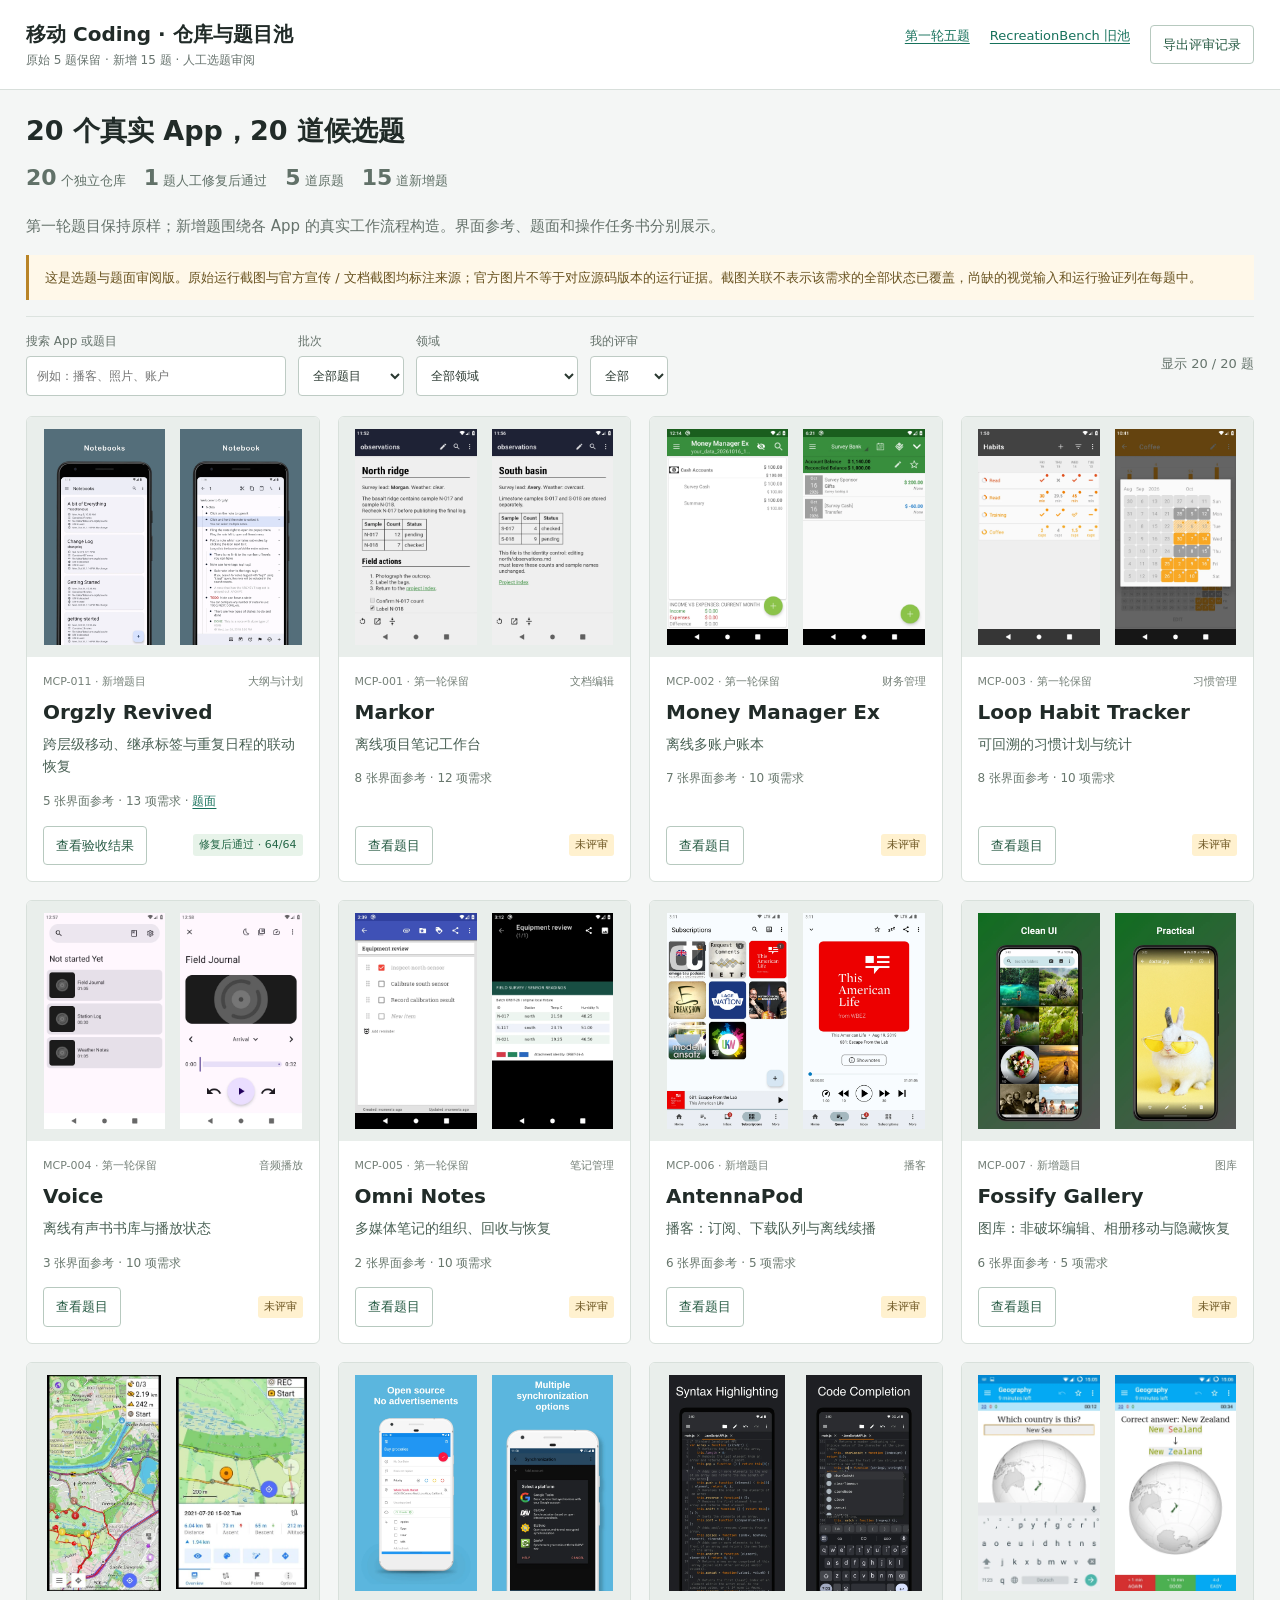
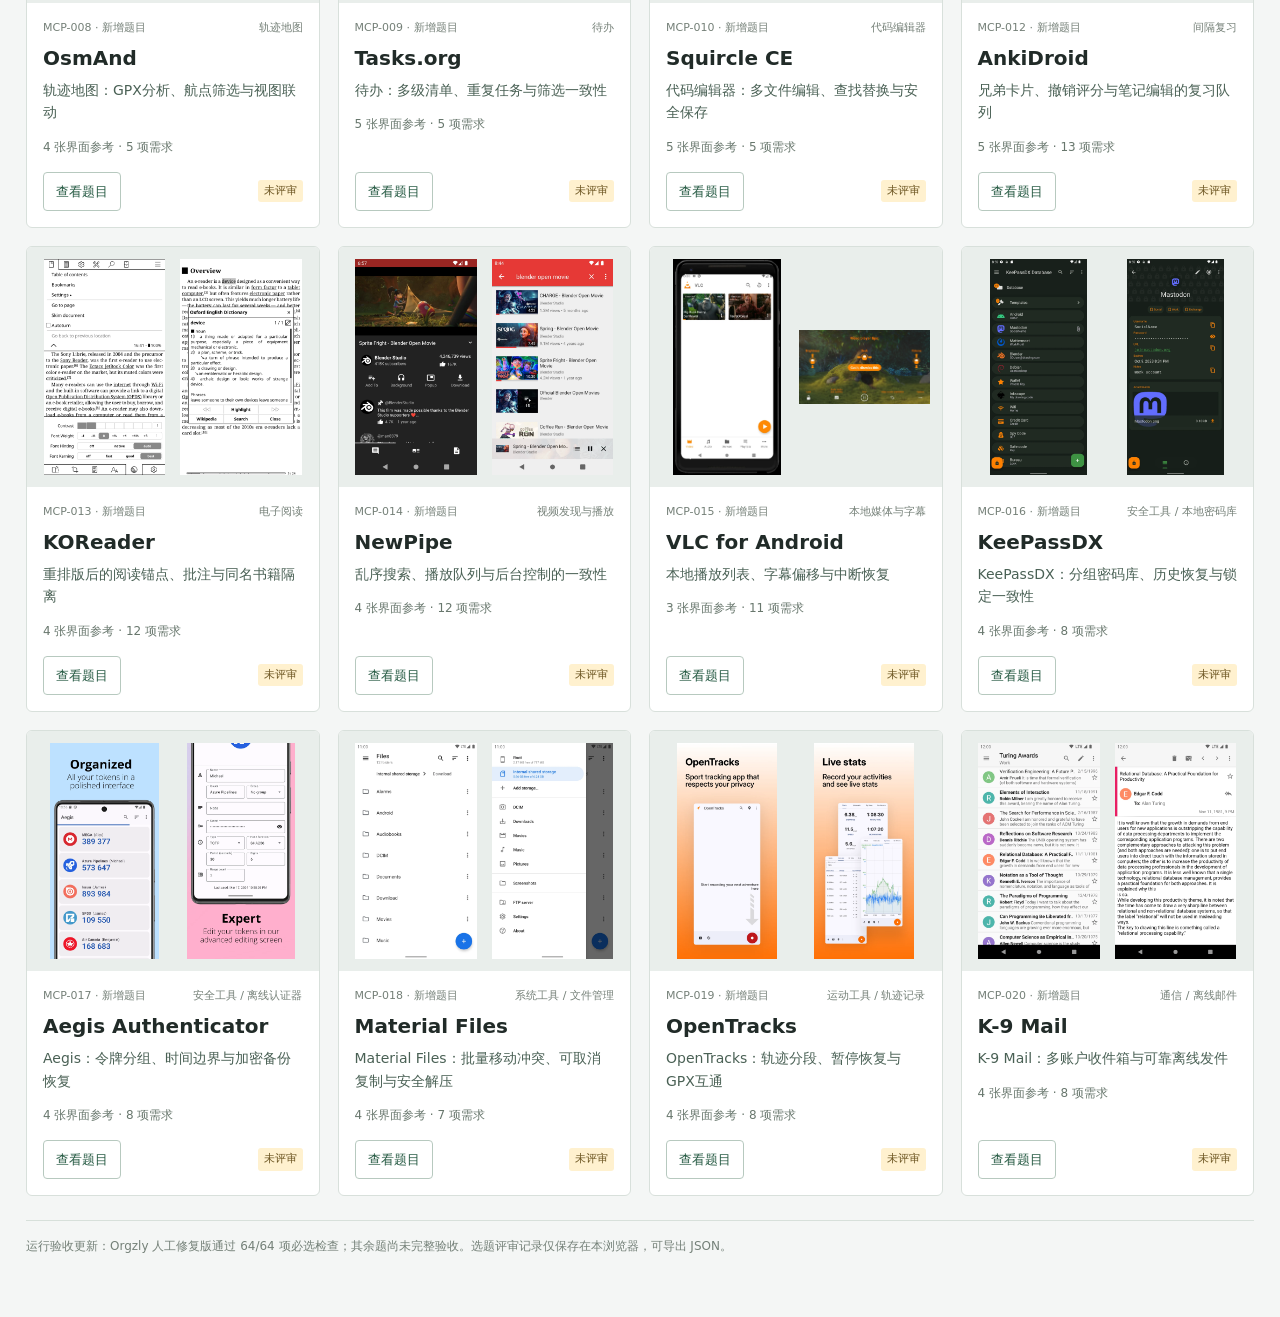
==== commit 0cce7085: "Show accepted Orgzly first with runtime evidence page" ====
--- a/pool-20.html
+++ b/pool-20.html
@@ -11,7 +11,7 @@
 </style>
 </head>
 <body>
-<header><div><strong>移动 Coding · 仓库与题目池</strong><small>原始五题保留 · 新增十五题 · 人工选题审阅</small></div><nav class="header-links"><a href="./">第一轮五题</a><a href="50-apps.html">RecreationBench 旧池</a><button class="command" id="export">导出评审记录</button></nav></header>
+<header><div><strong>移动 Coding · 仓库与题目池</strong><small>原始 5 题保留 · 新增 15 题 · 人工选题审阅</small></div><nav class="header-links"><a href="./">第一轮五题</a><a href="50-apps.html">RecreationBench 旧池</a><button class="command" id="export">导出评审记录</button></nav></header>
 <main class="container">
 <section id="overview">
 <h1>20 个真实 App，20 道候选题</h1>
@@ -26,10 +26,10 @@
 <div class="detail-heading"><div><div class="meta" id="task-meta"></div><h1 id="title"></h1><p id="subtitle" class="muted"></p></div><div class="links"><a id="repo-link" target="_blank" rel="noopener">开源仓库</a><a id="commit-link" target="_blank" rel="noopener">冻结源码</a><a id="zip-link" class="command primary" download>下载公开题包</a></div></div>
 <div class="layout"><div class="main"><div class="tabs" role="tablist"><button role="tab" data-tab="screens">界面参考</button><button role="tab" data-tab="instruction">完整题面</button><button role="tab" data-tab="operations">操作任务书</button><button role="tab" data-tab="mapping">需求与难度</button><button role="tab" data-tab="files">输入与来源</button></div><div id="content" role="tabpanel"></div></div><aside class="sidebar"><h3>人工评审</h3><label for="decision">选题意见</label><select id="decision"><option value="pending">未评审</option><option value="keep">保留</option><option value="revise">需修改</option><option value="reject">淘汰</option></select><label for="notes">备注</label><textarea id="notes" placeholder="记录需要补充的界面、流程或难度问题"></textarea><p class="muted" id="save-status" aria-live="polite">记录保存在当前浏览器</p><h3>为什么选它</h3><p id="reason"></p><h3>尚未完成</h3><ul id="gaps"></ul><h3>来源链接</h3><ul id="sources"></ul></aside></div>
 </section>
-<footer>构题状态：候选评审。当前批次没有执行 Android / Golden / 模型正式验收。评审记录仅保存在本浏览器，可导出 JSON。</footer>
+<footer>运行验收更新：Orgzly 人工修复版通过 64/64 项必选检查；其余题尚未完整验收。选题评审记录仅保存在本浏览器，可导出 JSON。</footer>
 </main>
 <dialog id="lightbox"><div class="dialog-head"><span id="image-caption"></span><button class="command" id="close-image">关闭</button></div><img id="large-image" alt="App 界面参考"></dialog>
-<script type="application/json" id="task-data">[{"id": "MCP-001", "legacy_id": "mcr-001-field-notebook", "slug": "markor", "title": "离线项目笔记工作台", "app": "Markor", "category": "文档编辑", "repo": "https://github.com/gsantner/markor", "commit": "aff9492c55a1d0a09e3b11e603a0487678bb4f27", "summary": "file identity, editor, preview, relative navigation, history, persistence", "selection_reason": "沿用用户认可的第一轮题目；保留原始题面和全部已有截图。", "status": "LEGACY_DRAFT_RETAINED", "cohort": "original", "requirements": [{"id": "NB-01", "text": "浏览和打开多层目录中的文本文件；文件身份由完整相对路径确定；north/observations.md 与 south/observations.md 可分别打开；修改前者不改变后者", "origin": "legacy_draft", "screen_ids": []}, {"id": "NB-02", "text": "新建文件与目录，处理同名冲突和取消操作；已核验 Markdown、.md 扩展名、空模板配置下的新建文件与取消：输入名称后取消不产生文件，确认后进入编辑器。目录创建与新建同名文件的边界仍待核验；原版源码对不超过 2 字节的已有文件存在特殊处理，不可将界面的“不覆盖”提示视为全部场景已验证", "origin": "legacy_draft", "screen_ids": []}, {"id": "NB-03", "text": "编辑任意 UTF-8 Markdown，支持多行、空行和光标插入；保存后读回字节内容对应编辑结果，不能只修改展示文本", "origin": "legacy_draft", "screen_ids": []}, {"id": "NB-04", "text": "源文和预览切换；渲染标题、段落、强调、列表、任务项、表格、围栏代码；排版层级、可读性与冻结设计证据对应；代码区保留字面内容，不当作正文 Markdown 解析", "origin": "legacy_draft", "screen_ids": []}, {"id": "NB-05", "text": "预览中的相对文档链接可导航，返回时保持来源文档身份；north/observations.md 的 ../README.md 进入项目首页。首次打开目标曾观察到编辑模式；已打开目标可恢复其预览模式，不能假定每次都进入编辑器。两种模式可切换，相同文件名不能串到其他目录；未保存语义待核验", "origin": "legacy_draft", "screen_ids": []}, {"id": "NB-06", "text": "文内查找可输入、清空、显示命中数量及定位前后结果；文本变化后结果重算；无结果不改变正文；查询内容不写入文档", "origin": "legacy_draft", "screen_ids": []}, {"id": "NB-07", "text": "文内替换支持单次与全部；大小写、整词和正则模式行为明确；只替换规则匹配部分，替换后计数、编辑器与磁盘一致。语法错误反馈与替换范围待核验", "origin": "legacy_draft", "screen_ids": []}, {"id": "NB-08", "text": "撤销重做覆盖连续编辑和替换操作；撤销后正文恢复，重做后变更恢复；新增编辑后的重做分支语义待核验", "origin": "legacy_draft", "screen_ids": []}, {"id": "NB-09", "text": "保存与重开保持文档内容；进程终止后可恢复已保存内容；冷启动重新打开同一路径，正文和实际文件内容一致；不得要求恢复未保存状态", "origin": "legacy_draft", "screen_ids": []}, {"id": "NB-10", "text": "在目录中搜索文档内容，并打开正确结果；同名文件结果可区分；编辑保存后新查询反映新内容。原版搜索范围与刷新时机待核验", "origin": "legacy_draft", "screen_ids": []}, {"id": "NB-11", "text": "文件改名或移动后可继续打开编辑；原路径状态正确；已核验同目录改名与无冲突跨目录移动：正文不变、旧路径消失、其他文件不变。改名重名时禁用确认；移动重名时提示 Keep both/Overwrite/Skip，已验证 Skip 保留源和目标各自内容。Keep both 命名、Overwrite 行为及相对链接修复仍待核验", "origin": "legacy_draft", "screen_ids": []}, {"id": "NB-12", "text": "键盘、返回导航、旋转和字体放大保持可操作性；关键控件不被永久遮挡，当前文档不串换，已保存内容不损坏；深色与横屏设计待采集", "origin": "legacy_draft", "screen_ids": []}], "screens": [{"id": "S01", "path": "input/design/north-preview.png", "source_url": "", "source_kind": "original_app_capture", "caption": "north-preview", "sha256": "4064b1e7f2d689516d24c68bd39d447ed8dec40f858c55373d2ebe2a0ac307c9", "requirement_ids": [], "provenance_path": "input/design/README.md", "width": 720, "height": 1280, "url": "pool-v3/markor/S01.webp"}, {"id": "S02", "path": "input/design/south-preview.png", "source_url": "", "source_kind": "original_app_capture", "caption": "south-preview", "sha256": "5a0a4eaf0d0a09125e8192bf099ca3e52cf326d6f37ce5a5e23e68fe2b23b514", "requirement_ids": [], "provenance_path": "input/design/README.md", "width": 720, "height": 1280, "url": "pool-v3/markor/S02.webp"}, {"id": "S03", "path": "input/design/move-conflict.png", "source_url": "", "source_kind": "original_app_capture", "caption": "move-conflict", "sha256": "d1327f2cc52e6a9178b7953eff0dbaae1f71e3e37689eec7502604767064b06d", "requirement_ids": [], "provenance_path": "input/design/README.md", "width": 720, "height": 1280, "url": "pool-v3/markor/S03.webp"}, {"id": "S04", "path": "input/design/move-destination.png", "source_url": "", "source_kind": "original_app_capture", "caption": "move-destination", "sha256": "7a7b4ed3a4aeb76ed774d5dfde66aed36bc2d51a8a1537cf37e8ef6326924e86", "requirement_ids": [], "provenance_path": "input/design/README.md", "width": 720, "height": 1280, "url": "pool-v3/markor/S04.webp"}, {"id": "S05", "path": "input/design/new-file-confirmation.png", "source_url": "", "source_kind": "original_app_capture", "caption": "new-file-confirmation", "sha256": "d12fba622f0808013a42b2341d35c99181fa90d3dd77e7c879cf310cc71822c1", "requirement_ids": [], "provenance_path": "input/design/README.md", "width": 720, "height": 1280, "url": "pool-v3/markor/S05.webp"}, {"id": "S06", "path": "input/design/new-file-dialog.png", "source_url": "", "source_kind": "original_app_capture", "caption": "new-file-dialog", "sha256": "6f00b489b884733be04cc535b92f05eab213a634af2fca892208a5f61e930ad5", "requirement_ids": [], "provenance_path": "input/design/README.md", "width": 720, "height": 1280, "url": "pool-v3/markor/S06.webp"}, {"id": "S07", "path": "input/design/rename-conflict.png", "source_url": "", "source_kind": "original_app_capture", "caption": "rename-conflict", "sha256": "9692da096efcdb5390513e707d3d5bb373f77c3791021e4c3fa6570128c93f46", "requirement_ids": [], "provenance_path": "input/design/README.md", "width": 720, "height": 1280, "url": "pool-v3/markor/S07.webp"}, {"id": "S08", "path": "input/design/renamed-document.png", "source_url": "", "source_kind": "original_app_capture", "caption": "renamed-document", "sha256": "7825c4170476a746104519a283da8f4210dea184da7885dbb86da1a535775662", "requirement_ids": [], "provenance_path": "input/design/README.md", "width": 720, "height": 1280, "url": "pool-v3/markor/S08.webp"}], "complexity": {"C": {"score": null, "reason": "本次未重新评分，沿用原题且不凭项目名称补分。"}, "H": {"score": null, "reason": "本次未重新评分，沿用原题且不凭项目名称补分。"}, "A": {"score": null, "reason": "本次未重新评分，沿用原题且不凭项目名称补分。"}, "L": {"score": null, "reason": "本次未重新评分，沿用原题且不凭项目名称补分。"}, "G": {"score": null, "reason": "本次未重新评分，沿用原题且不凭项目名称补分。"}, "X": {"score": null, "reason": "本次未重新评分，沿用原题且不凭项目名称补分。"}}, "gaps": ["原始题面仍包含待核验项；完整度不能由已有截图数量推断。", "截图逐项覆盖范围见 input/design/README.md；未补写未经审核的需求映射。", "本次没有重新执行Android、Golden或模型验收。"], "source_links": [{"label": "原始仓库", "url": "https://github.com/gsantner/markor"}], "knowledge_refs": [], "instruction_html": "\u003ch1\u003e离线项目笔记工作台\u003c/h1\u003e\n\u003cp\u003e状态：构题草稿，未冻结、不可提交模型正式评测。原版行为核验与设计证据尚未齐全。\u003c/p\u003e\n\u003cp\u003e实现一个可安装运行的 Android 本地文档 App。使用者在离线野外调查中维护多个项目，每个项目有说明、采样记录和行动清单。文件必须是真实 UTF-8 文本，不能只保存在界面内存中，也不能把参考截图作为不可交互背景。\u003c/p\u003e\n\u003cp\u003e参考对象为 Markor。交付应包含完整可编译工程和 APK，而非单页演示、网页截图或针对示例内容写死的输出。公开夹具只是示例；验收将改变文本、目录名、文件数量和操作次序。模型正式工作区不提供原版源码、Git 历史、隐藏测试或参考实现。\u003c/p\u003e\n\u003ch2\u003e用户流程\u003c/h2\u003e\n\u003cp\u003e用户选择一个本地笔记目录，浏览文件夹，打开一份调查报告，修改 Markdown，在预览中确认排版并进入关联记录。随后查找某个样本编号，修改多处观测数据，通过撤销恢复误改，再保存。退出和重启 App 后，目录、正文、预览及真实磁盘文件应保持一致。另一个目录下的同名记录不能被误改。\u003c/p\u003e\n\u003ch2\u003e功能契约草稿\u003c/h2\u003e\n\u003ctable\u003e\n\u003cthead\u003e\n\u003ctr\u003e\n\u003cth\u003eID\u003c/th\u003e\n\u003cth\u003e要求\u003c/th\u003e\n\u003cth\u003e可观察结果\u003c/th\u003e\n\u003c/tr\u003e\n\u003c/thead\u003e\n\u003ctbody\u003e\n\u003ctr\u003e\n\u003ctd\u003eNB-01\u003c/td\u003e\n\u003ctd\u003e浏览和打开多层目录中的文本文件；文件身份由完整相对路径确定\u003c/td\u003e\n\u003ctd\u003enorth/observations.md 与 south/observations.md 可分别打开；修改前者不改变后者\u003c/td\u003e\n\u003c/tr\u003e\n\u003ctr\u003e\n\u003ctd\u003eNB-02\u003c/td\u003e\n\u003ctd\u003e新建文件与目录，处理同名冲突和取消操作\u003c/td\u003e\n\u003ctd\u003e已核验 Markdown、.md 扩展名、空模板配置下的新建文件与取消：输入名称后取消不产生文件，确认后进入编辑器。目录创建与新建同名文件的边界仍待核验；原版源码对不超过 2 字节的已有文件存在特殊处理，不可将界面的“不覆盖”提示视为全部场景已验证\u003c/td\u003e\n\u003c/tr\u003e\n\u003ctr\u003e\n\u003ctd\u003eNB-03\u003c/td\u003e\n\u003ctd\u003e编辑任意 UTF-8 Markdown，支持多行、空行和光标插入\u003c/td\u003e\n\u003ctd\u003e保存后读回字节内容对应编辑结果，不能只修改展示文本\u003c/td\u003e\n\u003c/tr\u003e\n\u003ctr\u003e\n\u003ctd\u003eNB-04\u003c/td\u003e\n\u003ctd\u003e源文和预览切换；渲染标题、段落、强调、列表、任务项、表格、围栏代码\u003c/td\u003e\n\u003ctd\u003e排版层级、可读性与冻结设计证据对应；代码区保留字面内容，不当作正文 Markdown 解析\u003c/td\u003e\n\u003c/tr\u003e\n\u003ctr\u003e\n\u003ctd\u003eNB-05\u003c/td\u003e\n\u003ctd\u003e预览中的相对文档链接可导航，返回时保持来源文档身份\u003c/td\u003e\n\u003ctd\u003enorth/observations.md 的 ../README.md 进入项目首页。首次打开目标曾观察到编辑模式；已打开目标可恢复其预览模式，不能假定每次都进入编辑器。两种模式可切换，相同文件名不能串到其他目录；未保存语义待核验\u003c/td\u003e\n\u003c/tr\u003e\n\u003ctr\u003e\n\u003ctd\u003eNB-06\u003c/td\u003e\n\u003ctd\u003e文内查找可输入、清空、显示命中数量及定位前后结果\u003c/td\u003e\n\u003ctd\u003e文本变化后结果重算；无结果不改变正文；查询内容不写入文档\u003c/td\u003e\n\u003c/tr\u003e\n\u003ctr\u003e\n\u003ctd\u003eNB-07\u003c/td\u003e\n\u003ctd\u003e文内替换支持单次与全部；大小写、整词和正则模式行为明确\u003c/td\u003e\n\u003ctd\u003e只替换规则匹配部分，替换后计数、编辑器与磁盘一致。语法错误反馈与替换范围待核验\u003c/td\u003e\n\u003c/tr\u003e\n\u003ctr\u003e\n\u003ctd\u003eNB-08\u003c/td\u003e\n\u003ctd\u003e撤销重做覆盖连续编辑和替换操作\u003c/td\u003e\n\u003ctd\u003e撤销后正文恢复，重做后变更恢复；新增编辑后的重做分支语义待核验\u003c/td\u003e\n\u003c/tr\u003e\n\u003ctr\u003e\n\u003ctd\u003eNB-09\u003c/td\u003e\n\u003ctd\u003e保存与重开保持文档内容；进程终止后可恢复已保存内容\u003c/td\u003e\n\u003ctd\u003e冷启动重新打开同一路径，正文和实际文件内容一致；不得要求恢复未保存状态\u003c/td\u003e\n\u003c/tr\u003e\n\u003ctr\u003e\n\u003ctd\u003eNB-10\u003c/td\u003e\n\u003ctd\u003e在目录中搜索文档内容，并打开正确结果\u003c/td\u003e\n\u003ctd\u003e同名文件结果可区分；编辑保存后新查询反映新内容。原版搜索范围与刷新时机待核验\u003c/td\u003e\n\u003c/tr\u003e\n\u003ctr\u003e\n\u003ctd\u003eNB-11\u003c/td\u003e\n\u003ctd\u003e文件改名或移动后可继续打开编辑；原路径状态正确\u003c/td\u003e\n\u003ctd\u003e已核验同目录改名与无冲突跨目录移动：正文不变、旧路径消失、其他文件不变。改名重名时禁用确认；移动重名时提示 Keep both/Overwrite/Skip，已验证 Skip 保留源和目标各自内容。Keep both 命名、Overwrite 行为及相对链接修复仍待核验\u003c/td\u003e\n\u003c/tr\u003e\n\u003ctr\u003e\n\u003ctd\u003eNB-12\u003c/td\u003e\n\u003ctd\u003e键盘、返回导航、旋转和字体放大保持可操作性\u003c/td\u003e\n\u003ctd\u003e关键控件不被永久遮挡，当前文档不串换，已保存内容不损坏；深色与横屏设计待采集\u003c/td\u003e\n\u003c/tr\u003e\n\u003c/tbody\u003e\n\u003c/table\u003e\n\u003cp\u003e此草稿不要求云同步、账号服务、AI、网络后端或在线 API。是否纳入 todo.txt 独立任务管理需原版交互证据后再决定，不能以一个不可操作文本页替代。\u003c/p\u003e\n\u003ch2\u003e输入与交付\u003c/h2\u003e\n\u003cp\u003e\u003ccode\u003einput/notebook/\u003c/code\u003e 是可改写的示例文档集，含不同目录中的同名文档。不要假定路径、标题和内容固定。正式版将附逐页参考截图、环境冻结记录、操作任务书以及清楚的系统文件访问方式；这些缺失前，本草稿不构成可独立作答题。\u003c/p\u003e\n\u003cp\u003e交付工程应能在冻结 SDK/JDK/Gradle 环境中构建，列出入口、依赖和安装命令，保持系统文件访问与真实 Android 生命周期行为。布局和控件可以有等价实现，不能要求与原版内部类名、数据库表名或 resource-id 相同。\u003c/p\u003e\n", "operations_html": "\u003ch1\u003e操作任务书草稿\u003c/h1\u003e\n\u003cp\u003e以下是待执行并冻结的完整操作链，不是已完成记录。此草稿尚不能用于正式评测。\u003c/p\u003e\n\u003ctable\u003e\n\u003cthead\u003e\n\u003ctr\u003e\n\u003cth\u003e链路\u003c/th\u003e\n\u003cth\u003e操作\u003c/th\u003e\n\u003cth\u003e业务判定与证据\u003c/th\u003e\n\u003c/tr\u003e\n\u003c/thead\u003e\n\u003ctbody\u003e\n\u003ctr\u003e\n\u003ctd\u003eA：文件身份\u003c/td\u003e\n\u003ctd\u003e导入 notebook，分别进入 north 和 south，打开同名 observations.md；返回 north 修改 N-017 的 count\u003c/td\u003e\n\u003ctd\u003e两份文档标题和内容区分；north 真实文件改变，south 字节不变。截图、输入事件、导出文件\u003c/td\u003e\n\u003c/tr\u003e\n\u003ctr\u003e\n\u003ctd\u003eB：渲染导航\u003c/td\u003e\n\u003ctd\u003enorth 编辑器切换预览，检查标题/表格/代码/清单，点击 project index，再进入 south，返回\u003c/td\u003e\n\u003ctd\u003e相对路径解析正确；预览内容对应真实源文；每次导航留新鲜截图与树，不依赖固定坐标\u003c/td\u003e\n\u003c/tr\u003e\n\u003ctr\u003e\n\u003ctd\u003eC：查询替换\u003c/td\u003e\n\u003ctd\u003e查询 N-017，逐条定位，替换一次，再替换全部；查询不存在词；切换整词/大小写/正则\u003c/td\u003e\n\u003ctd\u003e命中数与文本实际出现位置一致；单次和全部作用域不同；无结果与错误正则不损坏文件\u003c/td\u003e\n\u003c/tr\u003e\n\u003ctr\u003e\n\u003ctd\u003eD：编辑历史\u003c/td\u003e\n\u003ctd\u003e连续编辑、撤销、重做、撤销后插入新内容、保存\u003c/td\u003e\n\u003ctd\u003e按已冻结原版规则判断历史；读取保存结果，不能仅看 Undo 按钮是否存在\u003c/td\u003e\n\u003c/tr\u003e\n\u003ctr\u003e\n\u003ctd\u003eE：生命周期\u003c/td\u003e\n\u003ctd\u003e保存后 force-stop，重新启动，重开 north 与 south；旋转并放大系统字体\u003c/td\u003e\n\u003ctd\u003e保存内容一致；同名文件不混淆；界面可交互；不要求未保存内容恢复\u003c/td\u003e\n\u003c/tr\u003e\n\u003ctr\u003e\n\u003ctd\u003eF：文件组织\u003c/td\u003e\n\u003ctd\u003e新建、取消新建、重名尝试、移动/改名，目录检索保存后的新词\u003c/td\u003e\n\u003ctd\u003e实际目录与界面一致，无静默覆盖；检索打开正确文件；链接改写规则以原版核验为准\u003c/td\u003e\n\u003c/tr\u003e\n\u003c/tbody\u003e\n\u003c/table\u003e\n\u003cp\u003e每条链从独立初态复跑，不能依赖上一模型留下的状态。正式验收须组合链路、改变内容与路径，避免只对公开样例成立。当前尚无完整 clean bootstrap、隐藏 evaluator、3 次 Golden 或错误变体结果。\u003c/p\u003e\n\u003ch2\u003e已细化的替换与导航状态卡\u003c/h2\u003e\n\u003cp\u003e本组从公开 notebook 的原始三份文件开始，先打开 south/observations.md 编辑器。替换仅作用于当前文件；下面的完整正文比较包括空行、Markdown 标记、表格和相对链接。证据点是执行时需采集的产物，不表示已经完成正式验收。\u003c/p\u003e\n\u003ctable\u003e\n\u003cthead\u003e\n\u003ctr\u003e\n\u003cth\u003e状态ID\u003c/th\u003e\n\u003cth\u003e动作\u003c/th\u003e\n\u003cth\u003e目标\u003c/th\u003e\n\u003cth\u003e预期状态\u003c/th\u003e\n\u003cth\u003e证据点\u003c/th\u003e\n\u003c/tr\u003e\n\u003c/thead\u003e\n\u003ctbody\u003e\n\u003ctr\u003e\n\u003ctd\u003eNB-R01\u003c/td\u003e\n\u003ctd\u003e打开搜索并清空查询\u003c/td\u003e\n\u003ctd\u003esouth/observations.md\u003c/td\u003e\n\u003ctd\u003e查询为空，显示无结果；正文与输入文件完全一致\u003c/td\u003e\n\u003ctd\u003e搜索界面与完整正文\u003c/td\u003e\n\u003c/tr\u003e\n\u003ctr\u003e\n\u003ctd\u003eNB-R02\u003c/td\u003e\n\u003ctd\u003e输入 S-017，展开替换，输入 S-117\u003c/td\u003e\n\u003ctd\u003e当前文件搜索与替换栏\u003c/td\u003e\n\u003ctd\u003e两个输入值分别正确，正文尚未修改\u003c/td\u003e\n\u003ctd\u003e查询、替换栏及正文\u003c/td\u003e\n\u003c/tr\u003e\n\u003ctr\u003e\n\u003ctd\u003eNB-R03\u003c/td\u003e\n\u003ctd\u003e执行全部替换\u003c/td\u003e\n\u003ctd\u003e正文段落及表格中的两处 S-017\u003c/td\u003e\n\u003ctd\u003e两处均变为 S-117；S-018、数量 4 和 9、其余正文保持原样\u003c/td\u003e\n\u003ctd\u003e完整编辑器文本\u003c/td\u003e\n\u003c/tr\u003e\n\u003ctr\u003e\n\u003ctd\u003eNB-R04\u003c/td\u003e\n\u003ctd\u003e撤销一次\u003c/td\u003e\n\u003ctd\u003e本次全部替换\u003c/td\u003e\n\u003ctd\u003e恢复输入文件的完整原文\u003c/td\u003e\n\u003ctd\u003e全文比较\u003c/td\u003e\n\u003c/tr\u003e\n\u003ctr\u003e\n\u003ctd\u003eNB-R05\u003c/td\u003e\n\u003ctd\u003e重做一次\u003c/td\u003e\n\u003ctd\u003e被撤销的替换\u003c/td\u003e\n\u003ctd\u003e再次出现两处 S-117，其余内容不变\u003c/td\u003e\n\u003ctd\u003e全文比较\u003c/td\u003e\n\u003c/tr\u003e\n\u003ctr\u003e\n\u003ctd\u003eNB-R06\u003c/td\u003e\n\u003ctd\u003e保存\u003c/td\u003e\n\u003ctd\u003esouth 实际文件及两份对照文件\u003c/td\u003e\n\u003ctd\u003esouth 等于编辑器文本；north 和 README 与输入文件逐字节一致\u003c/td\u003e\n\u003ctd\u003e三份真实文件\u003c/td\u003e\n\u003c/tr\u003e\n\u003ctr\u003e\n\u003ctd\u003eNB-R07\u003c/td\u003e\n\u003ctd\u003e关闭搜索，切换预览\u003c/td\u003e\n\u003ctd\u003esouth 文档\u003c/td\u003e\n\u003ctd\u003e标题 South basin；段落和表格均显示 S-117，表格数量仍为 4\u003c/td\u003e\n\u003ctd\u003e渲染截图、语义树、实际文件\u003c/td\u003e\n\u003c/tr\u003e\n\u003ctr\u003e\n\u003ctd\u003eNB-R08\u003c/td\u003e\n\u003ctd\u003e点击 Project index\u003c/td\u003e\n\u003ctd\u003e../README.md\u003c/td\u003e\n\u003ctd\u003e打开项目索引，内容与输入 README 一致\u003c/td\u003e\n\u003ctd\u003e目标编辑器全文\u003c/td\u003e\n\u003c/tr\u003e\n\u003ctr\u003e\n\u003ctd\u003eNB-R09\u003c/td\u003e\n\u003ctd\u003e预览索引，再打开 North observations\u003c/td\u003e\n\u003ctd\u003enorth/observations.md\u003c/td\u003e\n\u003ctd\u003e打开 north 原文，而非同名 south 文件\u003c/td\u003e\n\u003ctd\u003e索引截图、north 全文\u003c/td\u003e\n\u003c/tr\u003e\n\u003ctr\u003e\n\u003ctd\u003eNB-R10\u003c/td\u003e\n\u003ctd\u003e返回索引，再打开 South observations\u003c/td\u003e\n\u003ctd\u003esouth/observations.md\u003c/td\u003e\n\u003ctd\u003e重开后仍为两处 S-117；三份实际文件均符合 R06\u003c/td\u003e\n\u003ctd\u003e返回状态、south 全文、三份文件\u003c/td\u003e\n\u003c/tr\u003e\n\u003c/tbody\u003e\n\u003c/table\u003e\n\u003cp\u003e本组不替代 A 至 F 的完整范围。查询命中数、逐条定位、单次替换、正则和整词选项、撤销后新编辑使重做失效、文件移动及干净初始化仍须分别核验，不能从全部替换成功推断这些行为正确。\u003c/p\u003e\n\u003cp\u003e导航状态说明：已打开过的文档可能恢复其预览模式。R08 至 R10 若落在预览页，应先确认目标文档，再切换到编辑模式读取全文；不能仅根据链接跳转就假定出现编辑器。返回前将 north 恢复到预览模式，以固定此往返链的结束状态。\u003c/p\u003e\n\u003ch2\u003e文件新建与改名状态卡\u003c/h2\u003e\n\u003cp\u003e从原始 notebook 三份文件开始。新建对话框选择 Markdown、扩展名 .md、Empty file 模板、名称格式 {{title}}。键盘遮住底部操作按钮时先收起键盘；不能仅凭语义树节点存在就认定按钮可点击。\u003c/p\u003e\n\u003ctable\u003e\n\u003cthead\u003e\n\u003ctr\u003e\n\u003cth\u003e状态ID\u003c/th\u003e\n\u003cth\u003e动作\u003c/th\u003e\n\u003cth\u003e目标\u003c/th\u003e\n\u003cth\u003e预期状态\u003c/th\u003e\n\u003cth\u003e证据点\u003c/th\u003e\n\u003c/tr\u003e\n\u003c/thead\u003e\n\u003ctbody\u003e\n\u003ctr\u003e\n\u003ctd\u003eNB-F01\u003c/td\u003e\n\u003ctd\u003e新建文件，名称输入 CancelledReview，取消\u003c/td\u003e\n\u003ctd\u003e原始笔记目录\u003c/td\u003e\n\u003ctd\u003e返回目录；完整目录仍仅含原三份文件，字节均不变\u003c/td\u003e\n\u003ctd\u003e取消后截图、完整目录与文件字节\u003c/td\u003e\n\u003c/tr\u003e\n\u003ctr\u003e\n\u003ctd\u003eNB-F02\u003c/td\u003e\n\u003ctd\u003e再次新建，名称 Review，确认\u003c/td\u003e\n\u003ctd\u003eReview.md\u003c/td\u003e\n\u003ctd\u003e打开空编辑器\u003c/td\u003e\n\u003ctd\u003e编辑器语义树、截图\u003c/td\u003e\n\u003c/tr\u003e\n\u003ctr\u003e\n\u003ctd\u003eNB-F03\u003c/td\u003e\n\u003ctd\u003e输入 Review R-031 and R-031，返回目录\u003c/td\u003e\n\u003ctd\u003eReview.md\u003c/td\u003e\n\u003ctd\u003e出现文件；正文为上述 22 字节 UTF-8 文本，无额外换行\u003c/td\u003e\n\u003ctd\u003e列表、编辑器全文、实际文件\u003c/td\u003e\n\u003c/tr\u003e\n\u003ctr\u003e\n\u003ctd\u003eNB-F04\u003c/td\u003e\n\u003ctd\u003e选择 Review.md，改名输入 README.md 并确认\u003c/td\u003e\n\u003ctd\u003e已存在的 README.md\u003c/td\u003e\n\u003ctd\u003e提示 File/folder already exists! Please use a different name，确认按钮禁用；保留改名对话框\u003c/td\u003e\n\u003ctd\u003e冲突截图、按钮 enabled 属性\u003c/td\u003e\n\u003c/tr\u003e\n\u003ctr\u003e\n\u003ctd\u003eNB-F05\u003c/td\u003e\n\u003ctd\u003e将名称改为 Reviewed.md 并确认\u003c/td\u003e\n\u003ctd\u003e改名对话框与目录\u003c/td\u003e\n\u003ctd\u003e冲突提示消失，确认按钮恢复可用；确认后列表含 Reviewed.md 和原 README.md\u003c/td\u003e\n\u003ctd\u003e对话框语义树、目录列表\u003c/td\u003e\n\u003c/tr\u003e\n\u003ctr\u003e\n\u003ctd\u003eNB-F06\u003c/td\u003e\n\u003ctd\u003e打开文件，随后停止 App 并采集目录\u003c/td\u003e\n\u003ctd\u003eReviewed.md 及原三份文件\u003c/td\u003e\n\u003ctd\u003e正文与 F03 一致；旧 Review.md 不存在，原三份文件不变，无多余文件\u003c/td\u003e\n\u003ctd\u003e编辑器全文、完整目录与文件字节\u003c/td\u003e\n\u003c/tr\u003e\n\u003c/tbody\u003e\n\u003c/table\u003e\n\u003cp\u003e这组不覆盖目录创建或新建同名短文件。冷启动后浏览器回到配置的默认笔记目录，需重新导航至测试目录；不要求自动恢复上次浏览位置。\u003c/p\u003e\n\u003cp\u003e接续 F06 的跨目录流程：\u003c/p\u003e\n\u003ctable\u003e\n\u003cthead\u003e\n\u003ctr\u003e\n\u003cth\u003e状态ID\u003c/th\u003e\n\u003cth\u003e动作\u003c/th\u003e\n\u003cth\u003e目标\u003c/th\u003e\n\u003cth\u003e预期状态\u003c/th\u003e\n\u003cth\u003e证据点\u003c/th\u003e\n\u003c/tr\u003e\n\u003c/thead\u003e\n\u003ctbody\u003e\n\u003ctr\u003e\n\u003ctd\u003eNB-F07\u003c/td\u003e\n\u003ctd\u003e选择 Reviewed.md，Move，进入 north，SELECT THIS FOLDER\u003c/td\u003e\n\u003ctd\u003e根目录文件移至 north\u003c/td\u003e\n\u003ctd\u003enorth/Reviewed.md 出现，根目录 Reviewed.md 消失\u003c/td\u003e\n\u003ctd\u003e目标目录截图、完整目录清单\u003c/td\u003e\n\u003c/tr\u003e\n\u003ctr\u003e\n\u003ctd\u003eNB-F08\u003c/td\u003e\n\u003ctd\u003e从 north 打开 Reviewed.md\u003c/td\u003e\n\u003ctd\u003e已移动文件及同目录原文件\u003c/td\u003e\n\u003ctd\u003e正文仍为 Review R-031 and R-031；同目录 observations.md 未变\u003c/td\u003e\n\u003ctd\u003e编辑器全文、实际文件字节\u003c/td\u003e\n\u003c/tr\u003e\n\u003ctr\u003e\n\u003ctd\u003eNB-F09\u003c/td\u003e\n\u003ctd\u003e将 north/observations.md 移至 south\u003c/td\u003e\n\u003ctd\u003e已有同名文件的目标目录\u003c/td\u003e\n\u003ctd\u003e提示 observations.md 已存在于 south，提供 Keep both、Overwrite、Skip；此时不可静默覆盖\u003c/td\u003e\n\u003ctd\u003e冲突对话框截图与语义树\u003c/td\u003e\n\u003c/tr\u003e\n\u003ctr\u003e\n\u003ctd\u003eNB-F10\u003c/td\u003e\n\u003ctd\u003e选择 Skip，重新打开原文件，停止 App 后采集完整目录\u003c/td\u003e\n\u003ctd\u003enorth/observations.md 及完整笔记目录\u003c/td\u003e\n\u003ctd\u003enorth 与 south 的 observations.md 各自逐字节等于输入；README 不变；north/Reviewed.md 保留正确正文，无旧路径副本或其他新增文件\u003c/td\u003e\n\u003ctd\u003e编辑器全文、完整目录清单与逐字节比较\u003c/td\u003e\n\u003c/tr\u003e\n\u003c/tbody\u003e\n\u003c/table\u003e\n\u003cp\u003eF09 仅确认选项存在，F10 只验证 Skip。Keep both 的命名规则和 Overwrite 分支尚未冻结，不可从界面选项存在推断它们的行为已通过。\u003c/p\u003e\n", "provenance_html": "\u003ch1\u003e来源与状态\u003c/h1\u003e\n\u003cp\u003e参考：https://github.com/gsantner/markor\u003c/p\u003e\n\u003cp\u003eCommit：aff9492c55a1d0a09e3b11e603a0487678bb4f27。许可证文件为 LICENSE.txt，完整哈希记录见 ../../../evidence/sources-03/source-lock.json。\u003c/p\u003e\n\u003cp\u003e状态为 DRAFT，不是 Harbor Task 1.3 已验收包。尚未创建声称兼容的 task.toml；需要正式字段验证及完整环境、参考制品、评测器后再发布。\u003c/p\u003e\n\u003cp\u003e已验证：原版构建；单文档创建、保存、预览；force-stop 后重开与文件字节一致；文内搜索命中/不命中/清空且不改变正文。证据位于 ../../../evidence/markor-explore-03 至 23，以及 ../../../evidence/markor-search-workflow-01。\u003c/p\u003e\n\u003cp\u003eNB-03/04/06/09 只有部分证据，不能据此声称整个要求通过。其余全部待设备核验。此处的原版资源 ID 只用于探索，公开契约不要求它们。\u003c/p\u003e\n\u003cp\u003e后续设备证据补充：\u003c/p\u003e\n\u003cul\u003e\n\u003cli\u003e\u003ccode\u003emarkor-north-preview-01\u003c/code\u003e 实际进入 survey-v03-01/north 并打开 observations.md。首次切换后的截图为空，报告中的控件 PASS 不证明渲染；见该目录 REVIEW.md。原始导入夹具另存 fixture-original。\u003c/li\u003e\n\u003cli\u003e\u003ccode\u003emarkor-explore-26\u003c/code\u003e 实际显示 North ridge、表格、强调、列表、任务项和 project index 链接。截图已查看，对应 NB-04 部分证据；代码区尚未滚动核验。\u003c/li\u003e\n\u003cli\u003e\u003ccode\u003emarkor-relative-links-01\u003c/code\u003e 揭示原版链接打开目标编辑器而非预览；错误等待条件导致 INVALID，失败记录保留。\u003c/li\u003e\n\u003cli\u003e\u003ccode\u003emarkor-explore-27\u003c/code\u003e 从 README 编辑器 BACK 实际返回 north 预览。\u003c/li\u003e\n\u003cli\u003e\u003ccode\u003emarkor-relative-links-02\u003c/code\u003e 四步、七条断言通过：north 的 ../README.md 链接进入 README 编辑器，切换首页预览，链接进入 south 的同名文件，再预览确认 Limestone / S-017 / S-018 文档。对应 NB-01、NB-05 部分证据，尚未验证修改后的同名文件隔离。\u003c/li\u003e\n\u003c/ul\u003e\n\u003cp\u003e等待正文的 runner 负向检查：\u003ccode\u003eworkflow-control-missing-device-02\u003c/code\u003e 为 INVALID，\u003ccode\u003eworkflow-control-false-assertion-01\u003c/code\u003e 为 FAIL，均退出1。它们不是 App 错误变体，不计入至少3个错误实现的要求。\u003c/p\u003e\n\u003ch2\u003e替换、历史与文件隔离\u003c/h2\u003e\n\u003cp\u003e\u003ccode\u003emarkor-explore-28\u003c/code\u003e 从 south 预览进入编辑器，正文与原始夹具一致。\u003ccode\u003emarkor-replace-history-01\u003c/code\u003e 实际完成九步：打开搜索、清空旧查询、查询 S-017、打开替换、输入 S-117、全部替换、撤销、重做、保存。11条断言通过。\u003c/p\u003e\n\u003cp\u003e替换/撤销/重做每次均比较编辑器完整正文与独立期望文本，保留换行；最终用 adb 读取用户目录里的三个真实文件逐字节比较。south 的两个 S-017 均变为 S-117，撤销恢复全部原文，重做恢复修改；north 同名文件及 README 未改变。期望文件快照、哈希和实际读回文件均保存在 run 下。对应 NB-01、NB-07、NB-08 的部分业务证据；单次替换、正则边界、撤销分支及复杂进程恢复仍未验证。\u003c/p\u003e\n\u003cp\u003e\u003ccode\u003emarkor-post-replace-check-01\u003c/code\u003e 使用新增整条工作流设备锁，复核编辑器及三份文件一致性通过。\u003ccode\u003eworkflow-control-device-lock-01\u003c/code\u003e 在锁已占用时返回 INVALID，未执行动作。\u003ccode\u003eworkflow-control-document-mismatch-01\u003c/code\u003e 故意与修改前文件比较，正确返回 FAIL。这些是 runner 自检，不是模型试跑或错误 App 变体。\u003c/p\u003e\n\u003cp\u003e\u003ccode\u003emarkor-render-after-edit-01\u003c/code\u003e 两步5断言通过：关闭搜索不改变完整正文，切换预览后实际段落与表格均显示 S-117，数值4未改变，磁盘仍与完整期望文件一致。step-002/after.png 已实际查看，证明本次变更从编辑器、保存文件传播到预览。未据此推断所有 Markdown 元素或生命周期场景均正确。\u003c/p\u003e\n\u003cp\u003e复杂度假设：文件身份、编辑缓存、渲染、路径导航、查找替换历史、持久化共享同一组状态，局部实现正确仍可能在组合链路中失败。该假设尚无模型试跑或人工难度结论支撑。\u003c/p\u003e\n\u003cp\u003e夹具为本次新编写的调查样例，不来自公开 benchmark 测试。参考 App 源码、隐藏材料和上述管理员证据不能随 instruction.md 一起交给模型；当前目录本身不是沙箱隔离措施。\u003c/p\u003e\n", "design_notes_html": "\u003ch1\u003e设计证据草稿\u003c/h1\u003e\n\u003cp\u003e\u003ccode\u003enorth-preview.png\u003c/code\u003e 是实际原版 Markor 的未加工截图，720x1280，API28，emulator-5580，来自 markor-explore-26/after.png。\u003c/p\u003e\n\u003cp\u003eSHA256：4064b1e7f2d689516d24c68bd39d447ed8dec40f858c55373d2ebe2a0ac307c9\u003c/p\u003e\n\u003cp\u003e对应 NB-04 的可见范围：一级/二级标题、粗体/斜体、表格、有序列表、任务项，以及 NB-05 的 project index 链接入口。代码区在屏幕下方，本图不能证明代码排版正确。页面不是交互背景素材；实现必须响应用户对任意文本的编辑并重新渲染。\u003c/p\u003e\n\u003cp\u003e完整文件列表、搜索替换、横屏、深色及字体缩放设计尚缺。题面未与全套设计一一对齐，不可冻结发布。\u003c/p\u003e\n\u003cp\u003e\u003ccode\u003esouth-preview.png\u003c/code\u003e 来自 markor-relative-links-02/step-004/after.png，规格相同；实际查看确认显示 South basin 及 S-017=4、S-018=9 表格，证明同名文件导航后的目标身份。SHA256：5a0a4eaf0d0a09125e8192bf099ca3e52cf326d6f37ce5a5e23e68fe2b23b514。\u003c/p\u003e\n\u003ch2\u003e文件管理状态\u003c/h2\u003e\n\u003cp\u003e以下也是 API28、720x1280 原版未加工截图，对应 NB-F01 至 F06。截图为设计参照，不可用作不可交互背景。独立人工审核尚未完成。\u003c/p\u003e\n\u003ctable\u003e\n\u003cthead\u003e\n\u003ctr\u003e\n\u003cth\u003e文件\u003c/th\u003e\n\u003cth\u003e原始采集点\u003c/th\u003e\n\u003cth\u003e状态与边界\u003c/th\u003e\n\u003c/tr\u003e\n\u003c/thead\u003e\n\u003ctbody\u003e\n\u003ctr\u003e\n\u003ctd\u003enew-file-dialog.png\u003c/td\u003e\n\u003ctd\u003emarkor-management-enter-01/step-002/after.png\u003c/td\u003e\n\u003ctd\u003e新建对话框、Markdown/.md/空模板；键盘遮住底部按钮，需收起后操作\u003c/td\u003e\n\u003c/tr\u003e\n\u003ctr\u003e\n\u003ctd\u003enew-file-confirmation.png\u003c/td\u003e\n\u003ctd\u003emarkor-create-review-01/step-003/after.png\u003c/td\u003e\n\u003ctd\u003e输入 Review 并收起键盘后的确认状态\u003c/td\u003e\n\u003c/tr\u003e\n\u003ctr\u003e\n\u003ctd\u003erename-conflict.png\u003c/td\u003e\n\u003ctd\u003emarkor-rename-conflict-01/step-005/after.png\u003c/td\u003e\n\u003ctd\u003eREADME.md 重名提示，OK 灰显禁用\u003c/td\u003e\n\u003c/tr\u003e\n\u003ctr\u003e\n\u003ctd\u003erenamed-document.png\u003c/td\u003e\n\u003ctd\u003emarkor-rename-conflict-01/step-009/after.png\u003c/td\u003e\n\u003ctd\u003eReviewed 文档标题及原始正文，证明改名后打开了正确文件\u003c/td\u003e\n\u003c/tr\u003e\n\u003ctr\u003e\n\u003ctd\u003emove-destination.png\u003c/td\u003e\n\u003ctd\u003emarkor-move-review-01/step-001/after.png\u003c/td\u003e\n\u003ctd\u003e目标 north 目录及 SELECT THIS FOLDER 确认按钮，对应 NB-F07\u003c/td\u003e\n\u003c/tr\u003e\n\u003ctr\u003e\n\u003ctd\u003emove-conflict.png\u003c/td\u003e\n\u003ctd\u003emarkor-move-conflict-open-01/step-006/after.png\u003c/td\u003e\n\u003ctd\u003eobservations.md 与 south 的冲突说明及三个处理选项，对应 NB-F09\u003c/td\u003e\n\u003c/tr\u003e\n\u003c/tbody\u003e\n\u003c/table\u003e\n\u003cp\u003e前三张相关输入控件须真实可编辑，冲突提示须依据实际目录状态更新。最终文件是否保存正确由独立文件核验判断，截图不能替代磁盘证据。文件 SHA256 由公开导出的 manifest 逐项记录。\u003c/p\u003e\n", "archive_url": "pool-v3/markor/public-task.zip", "files": [{"path": "instruction.md", "sha256": "e3721abc8d7e4b028d7931c34784bacfef7fc625bddb3579535c4e51d0f950de", "bytes": 4923}, {"path": "operation_taskbook.md", "sha256": "a0e12dcf11b27b9c45ea45ba191d347bc9accd2c867eb4f35605d14b638a4b04", "bytes": 7414}, {"path": "docs/provenance.md", "sha256": "54b284f816b404493c1495ac6043ca2f469b8a49708ffe9b0d9f6849cbd01384", "bytes": 4074}, {"path": "input/design/README.md", "sha256": "dc7aa60b6a052f3f16800d7e623d06d4cda7b4ca0f4338422c9818a7d969bfd1", "bytes": 2329}, {"path": "input/design/move-conflict.png", "sha256": "d1327f2cc52e6a9178b7953eff0dbaae1f71e3e37689eec7502604767064b06d", "bytes": 63937}, {"path": "input/design/move-destination.png", "sha256": "7a7b4ed3a4aeb76ed774d5dfde66aed36bc2d51a8a1537cf37e8ef6326924e86", "bytes": 52089}, {"path": "input/design/new-file-confirmation.png", "sha256": "d12fba622f0808013a42b2341d35c99181fa90d3dd77e7c879cf310cc71822c1", "bytes": 69337}, {"path": "input/design/new-file-dialog.png", "sha256": "6f00b489b884733be04cc535b92f05eab213a634af2fca892208a5f61e930ad5", "bytes": 71572}, {"path": "input/design/north-preview.png", "sha256": "4064b1e7f2d689516d24c68bd39d447ed8dec40f858c55373d2ebe2a0ac307c9", "bytes": 108285}, {"path": "input/design/rename-conflict.png", "sha256": "9692da096efcdb5390513e707d3d5bb373f77c3791021e4c3fa6570128c93f46", "bytes": 66136}, {"path": "input/design/renamed-document.png", "sha256": "7825c4170476a746104519a283da8f4210dea184da7885dbb86da1a535775662", "bytes": 29778}, {"path": "input/design/south-preview.png", "sha256": "5a0a4eaf0d0a09125e8192bf099ca3e52cf326d6f37ce5a5e23e68fe2b23b514", "bytes": 97042}, {"path": "input/notebook/README.md", "sha256": "13d5c89fc048763f4b98545e0442caee1b4aee91b37745b8ef80935e0d16f025", "bytes": 425}, {"path": "input/notebook/north/observations.md", "sha256": "8f042e78e6479474e35b8c3a434db0f1f76f6d2cecc204900877ff1f1c67ab13", "bytes": 564}, {"path": "input/notebook/south/observations.md", "sha256": "baf167525136352d10a729a010044f62caecf56710ed814943b6ecd271a7c5b5", "bytes": 365}], "reference_coverage": {"mapped": 0, "total": 12, "meaning": "Mapping is a reference association, not proof of visual or runtime acceptance."}}, {"id": "MCP-002", "legacy_id": "mcr-002-linked-ledger", "slug": "money-manager", "title": "离线多账户账本", "app": "Money Manager Ex", "category": "财务管理", "repo": "https://github.com/moneymanagerex/android-money-manager-ex", "commit": "866062b4dbecab72e6b922794c82c2f61f4b7c06", "summary": "account identity, transaction edits, transfers, balances, reports, recovery", "selection_reason": "沿用用户认可的第一轮题目；保留原始题面和全部已有截图。", "status": "LEGACY_DRAFT_RETAINED", "cohort": "original", "requirements": [{"id": "LG-01", "text": "使用系统文件入口新建/打开本地账本；权限取消可返回，不能静默覆盖已有账本；文件选择、App 返回、重开及取消后的数据状态。原版文件格式兼容要求待冻结", "origin": "legacy_draft", "screen_ids": []}, {"id": "LG-02", "text": "创建账户，指定名称、类型、币种、初始余额和开户日期；交易归属稳定；不允许早于开户日期的交易；账户显示与余额一致", "origin": "legacy_draft", "screen_ids": []}, {"id": "LG-03", "text": "新增收入与支出，填写金额、日期、收付款方、分类、备注和编号；金额按精确小数处理；列表、详情、余额、收支汇总同时反映新记录", "origin": "legacy_draft", "screen_ids": []}, {"id": "LG-04", "text": "同币种账户间转账，同时更新转出/转入账户；总资产不因转账改变，转账不计入收入/支出；更改转账金额后双方均重新计算", "origin": "legacy_draft", "screen_ids": []}, {"id": "LG-05", "text": "更正已有交易的金额、日期和分类，取消编辑；更正保留交易身份，不新增重复项；取消不改变任何相关账户及汇总", "origin": "legacy_draft", "screen_ids": []}, {"id": "LG-06", "text": "保留作废交易的记录并按原版规则处理余额与筛选；支持对账状态；作废、未对账、已对账不能混同。具体金额和统计口径待设备核验后冻结", "origin": "legacy_draft", "screen_ids": []}, {"id": "LG-07", "text": "按账户、日期、类型或分类查看交易及汇总；边界日期明确；筛选不修改底层账本；转账在收入/支出统计中排除", "origin": "legacy_draft", "screen_ids": []}, {"id": "LG-08", "text": "创建并选择收付款方和分类，改名不破坏既有交易关联；新建后能立即使用；改名/删除约束以原版实测语义为准，不臆造级联规则", "origin": "legacy_draft", "screen_ids": []}, {"id": "LG-09", "text": "保存、更换页面、终止进程后重开，以及备份恢复；交易和关联账户一致，不重复入账；备份格式及恢复覆盖策略待冻结", "origin": "legacy_draft", "screen_ids": []}, {"id": "LG-10", "text": "长列表、软键盘、返回、旋转、深色和字体放大保持关键流程可操作；输入不串到账户/交易；已保存结果稳定；视觉与语义证据均需采集", "origin": "legacy_draft", "screen_ids": []}], "screens": [{"id": "S01", "path": "input/design/cash-account-home.png", "source_url": "", "source_kind": "original_app_capture", "caption": "cash-account-home", "sha256": "d1103adbb2ab2920ad56e88309832b7450e3ab2b7f753fe5e5e50bf9184def57", "requirement_ids": [], "provenance_path": "input/design/README.md", "width": 720, "height": 1280, "url": "pool-v3/money-manager/S01.webp"}, {"id": "S02", "path": "input/design/bank-two-transactions.png", "source_url": "", "source_kind": "original_app_capture", "caption": "bank-two-transactions", "sha256": "e6d8504c1ddd6f1ef81ddea45ad28f9bbc5a3499b1278be1f8d79b551902f03d", "requirement_ids": [], "provenance_path": "input/design/README.md", "width": 720, "height": 1280, "url": "pool-v3/money-manager/S02.webp"}, {"id": "S03", "path": "input/design/discard-confirmation.png", "source_url": "", "source_kind": "original_app_capture", "caption": "discard-confirmation", "sha256": "28133dd79d8d0ae5c854d9f5f30dea24cb256834cf78330ba2987c211affc122", "requirement_ids": [], "provenance_path": "input/design/README.md", "width": 720, "height": 1280, "url": "pool-v3/money-manager/S03.webp"}, {"id": "S04", "path": "input/design/income-edit.png", "source_url": "", "source_kind": "original_app_capture", "caption": "income-edit", "sha256": "781f10c7181b8bcc3ec458d92b2e09ae5cfff00d18374f5b894362fb476333a9", "requirement_ids": [], "provenance_path": "input/design/README.md", "width": 720, "height": 1280, "url": "pool-v3/money-manager/S04.webp"}, {"id": "S05", "path": "input/design/same-amount-after.png", "source_url": "", "source_kind": "original_app_capture", "caption": "same-amount-after", "sha256": "b950d1a4d1a20e2eaa1b12ac6795761114794d142b4a535769dc56f915acc595", "requirement_ids": [], "provenance_path": "input/design/README.md", "width": 720, "height": 1280, "url": "pool-v3/money-manager/S05.webp"}, {"id": "S06", "path": "input/design/same-amount-before.png", "source_url": "", "source_kind": "original_app_capture", "caption": "same-amount-before", "sha256": "23ca3280890af4c71df99b0af58173eb2e653bfc21c1a38a3ef412da76c830af", "requirement_ids": [], "provenance_path": "input/design/README.md", "width": 720, "height": 1280, "url": "pool-v3/money-manager/S06.webp"}, {"id": "S07", "path": "input/design/two-account-income-home.png", "source_url": "", "source_kind": "original_app_capture", "caption": "two-account-income-home", "sha256": "a13fa74e418fc144892b8b1ba300bfcf20a322269f7143735c5cc66e8a700d40", "requirement_ids": [], "provenance_path": "input/design/README.md", "width": 720, "height": 1280, "url": "pool-v3/money-manager/S07.webp"}], "complexity": {"C": {"score": null, "reason": "本次未重新评分，沿用原题且不凭项目名称补分。"}, "H": {"score": null, "reason": "本次未重新评分，沿用原题且不凭项目名称补分。"}, "A": {"score": null, "reason": "本次未重新评分，沿用原题且不凭项目名称补分。"}, "L": {"score": null, "reason": "本次未重新评分，沿用原题且不凭项目名称补分。"}, "G": {"score": null, "reason": "本次未重新评分，沿用原题且不凭项目名称补分。"}, "X": {"score": null, "reason": "本次未重新评分，沿用原题且不凭项目名称补分。"}}, "gaps": ["原始题面仍包含待核验项；完整度不能由已有截图数量推断。", "截图逐项覆盖范围见 input/design/README.md；未补写未经审核的需求映射。", "本次没有重新执行Android、Golden或模型验收。"], "source_links": [{"label": "原始仓库", "url": "https://github.com/moneymanagerex/android-money-manager-ex"}], "knowledge_refs": [], "instruction_html": "\u003ch1\u003e离线多账户账本\u003c/h1\u003e\n\u003cp\u003e状态：构题草稿，未冻结。参考 GitHub Money Manager Ex；尚不能正式交给模型作答。\u003c/p\u003e\n\u003cp\u003e实现完整可运行的 Android 离线账本 App。用户需要管理银行与现金账户，记录收支、账户间转账和交易更正，在交易列表、账户余额及汇总页面得到一致结果。参考页面截图和操作任务书冻结后提供；提交完整工程和可安装 APK。\u003c/p\u003e\n\u003cp\u003e核心难点是同一交易的生命周期如何影响多个页面。不能把转账记成收入，不能编辑后额外生成重复交易，也不能只改当前页数字而不更新另一账户和重启后的数据。\u003c/p\u003e\n\u003ch2\u003e功能契约草稿\u003c/h2\u003e\n\u003ctable\u003e\n\u003cthead\u003e\n\u003ctr\u003e\n\u003cth\u003eID\u003c/th\u003e\n\u003cth\u003e要求\u003c/th\u003e\n\u003cth\u003e判定关注点\u003c/th\u003e\n\u003c/tr\u003e\n\u003c/thead\u003e\n\u003ctbody\u003e\n\u003ctr\u003e\n\u003ctd\u003eLG-01\u003c/td\u003e\n\u003ctd\u003e使用系统文件入口新建/打开本地账本；权限取消可返回，不能静默覆盖已有账本\u003c/td\u003e\n\u003ctd\u003e文件选择、App 返回、重开及取消后的数据状态。原版文件格式兼容要求待冻结\u003c/td\u003e\n\u003c/tr\u003e\n\u003ctr\u003e\n\u003ctd\u003eLG-02\u003c/td\u003e\n\u003ctd\u003e创建账户，指定名称、类型、币种、初始余额和开户日期\u003c/td\u003e\n\u003ctd\u003e交易归属稳定；不允许早于开户日期的交易；账户显示与余额一致\u003c/td\u003e\n\u003c/tr\u003e\n\u003ctr\u003e\n\u003ctd\u003eLG-03\u003c/td\u003e\n\u003ctd\u003e新增收入与支出，填写金额、日期、收付款方、分类、备注和编号\u003c/td\u003e\n\u003ctd\u003e金额按精确小数处理；列表、详情、余额、收支汇总同时反映新记录\u003c/td\u003e\n\u003c/tr\u003e\n\u003ctr\u003e\n\u003ctd\u003eLG-04\u003c/td\u003e\n\u003ctd\u003e同币种账户间转账，同时更新转出/转入账户\u003c/td\u003e\n\u003ctd\u003e总资产不因转账改变，转账不计入收入/支出；更改转账金额后双方均重新计算\u003c/td\u003e\n\u003c/tr\u003e\n\u003ctr\u003e\n\u003ctd\u003eLG-05\u003c/td\u003e\n\u003ctd\u003e更正已有交易的金额、日期和分类，取消编辑\u003c/td\u003e\n\u003ctd\u003e更正保留交易身份，不新增重复项；取消不改变任何相关账户及汇总\u003c/td\u003e\n\u003c/tr\u003e\n\u003ctr\u003e\n\u003ctd\u003eLG-06\u003c/td\u003e\n\u003ctd\u003e保留作废交易的记录并按原版规则处理余额与筛选；支持对账状态\u003c/td\u003e\n\u003ctd\u003e作废、未对账、已对账不能混同。具体金额和统计口径待设备核验后冻结\u003c/td\u003e\n\u003c/tr\u003e\n\u003ctr\u003e\n\u003ctd\u003eLG-07\u003c/td\u003e\n\u003ctd\u003e按账户、日期、类型或分类查看交易及汇总\u003c/td\u003e\n\u003ctd\u003e边界日期明确；筛选不修改底层账本；转账在收入/支出统计中排除\u003c/td\u003e\n\u003c/tr\u003e\n\u003ctr\u003e\n\u003ctd\u003eLG-08\u003c/td\u003e\n\u003ctd\u003e创建并选择收付款方和分类，改名不破坏既有交易关联\u003c/td\u003e\n\u003ctd\u003e新建后能立即使用；改名/删除约束以原版实测语义为准，不臆造级联规则\u003c/td\u003e\n\u003c/tr\u003e\n\u003ctr\u003e\n\u003ctd\u003eLG-09\u003c/td\u003e\n\u003ctd\u003e保存、更换页面、终止进程后重开，以及备份恢复\u003c/td\u003e\n\u003ctd\u003e交易和关联账户一致，不重复入账；备份格式及恢复覆盖策略待冻结\u003c/td\u003e\n\u003c/tr\u003e\n\u003ctr\u003e\n\u003ctd\u003eLG-10\u003c/td\u003e\n\u003ctd\u003e长列表、软键盘、返回、旋转、深色和字体放大保持关键流程可操作\u003c/td\u003e\n\u003ctd\u003e输入不串到账户/交易；已保存结果稳定；视觉与语义证据均需采集\u003c/td\u003e\n\u003c/tr\u003e\n\u003c/tbody\u003e\n\u003c/table\u003e\n\u003cp\u003e本题先限定同币种账户，避免把汇率政策未定义的问题混入账本一致性。云同步、投资行情、第三方支付和付费 API 不在当前草稿范围。完整 App 应包含导航和上述业务闭环，不能以单个静态表单替代。\u003c/p\u003e\n\u003cp\u003e金额、账户名、交易日期、记录顺序和记录数量会变化。示例数据不是唯一测试数据，不得针对固定编号、备注或截图写死结果。对实现内部类名、数据库表名和 resource-id 不作要求。\u003c/p\u003e\n\u003ch2\u003e可理解的例子\u003c/h2\u003e\n\u003cp\u003e活跃交易的金额、身份、取消编辑、日期与筛选口径详见 \u003ccode\u003einput/ledger-contract.md\u003c/code\u003e。该文件包含逐步余额表和剩余待冻结项，与本题面一起阅读。\u003c/p\u003e\n\u003cp\u003e银行初始1000.00、现金初始100.00；银行入账200.00、支出37.45，再转账80.00到现金。应得到银行1082.55、现金180.00、总额1262.55，收入200.00、支出37.45。把该转账改为60.00后，银行1102.55、现金160.00，总额仍1262.55。随后把原支出改为45.10，银行1094.90、现金160.00、总额1254.90。\u003c/p\u003e\n\u003cp\u003e以上是草稿中待原版设备核验的业务期望，不是已执行结果。正式题面还需冻结图稿、交易状态口径、平台环境及恢复策略。\u003c/p\u003e\n", "operations_html": "\u003ch1\u003e操作任务书草稿\u003c/h1\u003e\n\u003cp\u003e以下链路均待完整原版执行，不计入 Golden。\u003c/p\u003e\n\u003cp\u003e新增交易的前置条件：从指定账户的交易列表点击加号；若使用首页加号，先明确设置默认账户。未设默认且首页快捷新增返回，不作为交易功能失败。此操作任务书尚未完成全部步骤的参考验证，不能用于正式评测。\u003c/p\u003e\n\u003ctable\u003e\n\u003cthead\u003e\n\u003ctr\u003e\n\u003cth\u003e链路\u003c/th\u003e\n\u003cth\u003e用户动作\u003c/th\u003e\n\u003cth\u003e需核验的后果\u003c/th\u003e\n\u003c/tr\u003e\n\u003c/thead\u003e\n\u003ctbody\u003e\n\u003ctr\u003e\n\u003ctd\u003e初始化\u003c/td\u003e\n\u003ctd\u003e新建独立账本；系统选择文件；取消与重新创建；建银行和现金账户\u003c/td\u003e\n\u003ctd\u003e账本身份明确，取消无覆盖，初始余额与开户日期正确\u003c/td\u003e\n\u003c/tr\u003e\n\u003ctr\u003e\n\u003ctd\u003e收支\u003c/td\u003e\n\u003ctd\u003e输入薪酬收入与物料支出，创建收付款方及分类，保存并返回列表\u003c/td\u003e\n\u003ctd\u003e记录、金额、账户余额、收入/支出汇总联动\u003c/td\u003e\n\u003c/tr\u003e\n\u003ctr\u003e\n\u003ctd\u003e转账更正\u003c/td\u003e\n\u003ctd\u003e银行向现金转80，再将原转账改为60\u003c/td\u003e\n\u003ctd\u003e两个账户均变化，总资产不变，收入/支出不包含该记录，无重复交易\u003c/td\u003e\n\u003c/tr\u003e\n\u003ctr\u003e\n\u003ctd\u003e交易生命周期\u003c/td\u003e\n\u003ctd\u003e修改支出金额，取消另一次修改，作废、对账、筛选后再次查看\u003c/td\u003e\n\u003ctd\u003e与冻结状态规则一致；取消不提交，身份不变，汇总口径一致\u003c/td\u003e\n\u003c/tr\u003e\n\u003ctr\u003e\n\u003ctd\u003e日期与身份\u003c/td\u003e\n\u003ctd\u003e开户日前尝试交易；边界日交易；同金额不同备注的多条记录；改分类名\u003c/td\u003e\n\u003ctd\u003e非法日期不落账，边界日范围明确，不能按金额误定位或改错交易\u003c/td\u003e\n\u003c/tr\u003e\n\u003ctr\u003e\n\u003ctd\u003e恢复\u003c/td\u003e\n\u003ctd\u003e保存后 force-stop、重开；备份、增加记录、恢复并复核\u003c/td\u003e\n\u003ctd\u003e数据按恢复规则完整一致，跨账户转账只存在一份业务记录；非文件存在性判定\u003c/td\u003e\n\u003c/tr\u003e\n\u003c/tbody\u003e\n\u003c/table\u003e\n\u003cp\u003e证据需要新鲜界面树、实际输入、关键截图、账户/交易内容及可解析的用户制品。若使用原版数据库读取辅助核对，不能将内部表结构作为重建模型实现的强制契约。\u003c/p\u003e\n\u003ch2\u003e转账与收入共存的状态卡\u003c/h2\u003e\n\u003cp\u003e本组使用独立前置状态：银行期初 1000.00、现金期初 100.00，已经保存一笔银行向现金转账 75.00，当前余额为银行 925.00、现金 175.00。日期为两账户开户日 2026-10-16，当前月无其他收支；没有 Survey Sponsor 收付款方。此初态不同于上方 80 改 60 的轨迹，不能混用。\u003c/p\u003e\n\u003ctable\u003e\n\u003cthead\u003e\n\u003ctr\u003e\n\u003cth\u003e状态ID\u003c/th\u003e\n\u003cth\u003e动作\u003c/th\u003e\n\u003cth\u003e目标\u003c/th\u003e\n\u003cth\u003e预期状态\u003c/th\u003e\n\u003cth\u003e证据点\u003c/th\u003e\n\u003c/tr\u003e\n\u003c/thead\u003e\n\u003ctbody\u003e\n\u003ctr\u003e\n\u003ctd\u003eLG-I01\u003c/td\u003e\n\u003ctd\u003e从首页进入银行账户，点击新增\u003c/td\u003e\n\u003ctd\u003eSurvey Bank\u003c/td\u003e\n\u003ctd\u003e出现新交易表单，归属银行；既有转账仍为 75.00\u003c/td\u003e\n\u003ctd\u003e账户列表、表单归属\u003c/td\u003e\n\u003c/tr\u003e\n\u003ctr\u003e\n\u003ctd\u003eLG-I02\u003c/td\u003e\n\u003ctd\u003e选择收入，输入 200.00 并确认金额\u003c/td\u003e\n\u003ctd\u003e新交易\u003c/td\u003e\n\u003ctd\u003e金额回填 200.00；此时尚未保存交易\u003c/td\u003e\n\u003ctd\u003e金额输入与表单\u003c/td\u003e\n\u003c/tr\u003e\n\u003ctr\u003e\n\u003ctd\u003eLG-I03\u003c/td\u003e\n\u003ctd\u003e输入备注 Survey funding A，打开收付款方选择\u003c/td\u003e\n\u003ctd\u003e待保存收入\u003c/td\u003e\n\u003ctd\u003e备注完整保留；可进入实体选择页\u003c/td\u003e\n\u003ctd\u003e表单与选择页\u003c/td\u003e\n\u003c/tr\u003e\n\u003ctr\u003e\n\u003ctd\u003eLG-I04\u003c/td\u003e\n\u003ctd\u003e新建 Survey Sponsor 并确认\u003c/td\u003e\n\u003ctd\u003e收付款方\u003c/td\u003e\n\u003ctd\u003e新实体可立即用于当前交易，金额仍为 200.00\u003c/td\u003e\n\u003ctd\u003e新建对话框、回填字段\u003c/td\u003e\n\u003c/tr\u003e\n\u003ctr\u003e\n\u003ctd\u003eLG-I05\u003c/td\u003e\n\u003ctd\u003e选择 Gifts 分类\u003c/td\u003e\n\u003ctd\u003e资助收入\u003c/td\u003e\n\u003ctd\u003e分类、收付款方、金额和备注同时保留\u003c/td\u003e\n\u003ctd\u003e完整表单\u003c/td\u003e\n\u003c/tr\u003e\n\u003ctr\u003e\n\u003ctd\u003eLG-I06\u003c/td\u003e\n\u003ctd\u003e保存收入\u003c/td\u003e\n\u003ctd\u003e银行交易列表\u003c/td\u003e\n\u003ctd\u003e新收入与原转账同时存在，银行余额 1125.00\u003c/td\u003e\n\u003ctd\u003e两条交易及账户余额\u003c/td\u003e\n\u003c/tr\u003e\n\u003ctr\u003e\n\u003ctd\u003eLG-I07\u003c/td\u003e\n\u003ctd\u003e返回首页\u003c/td\u003e\n\u003ctd\u003e账户与收支汇总\u003c/td\u003e\n\u003ctd\u003e银行 1125.00、现金 175.00、总资产 1300.00；收入 200.00、支出 0.00、净收入 200.00\u003c/td\u003e\n\u003ctd\u003e按账户身份读取的余额和汇总\u003c/td\u003e\n\u003c/tr\u003e\n\u003ctr\u003e\n\u003ctd\u003eLG-I08\u003c/td\u003e\n\u003ctd\u003e保存后终止进程，检查持久化结果并重开\u003c/td\u003e\n\u003ctd\u003e两笔交易及关联实体\u003c/td\u003e\n\u003ctd\u003e原转账身份与内容不变；仅新增一笔收入，关联正确收付款方与分类；重开结果一致\u003c/td\u003e\n\u003ctd\u003e保存制品、身份对比、重开界面\u003c/td\u003e\n\u003c/tr\u003e\n\u003c/tbody\u003e\n\u003c/table\u003e\n\u003cp\u003e以上是操作要求，不代表本组所有证据已完成；特别是持久化读取不能替代重开界面，收入新增不能替代同金额支出更正。完整范围仍包括原表中的取消、作废、对账、筛选和恢复。\u003c/p\u003e\n\u003ch2\u003e多记录更正与取消\u003c/h2\u003e\n\u003cp\u003e从 I07 的已保存状态继续：存在转账 75.00 和收入 200.00 两条交易。所有身份比较都指同一业务记录，不强制采用原版内部主键格式。\u003c/p\u003e\n\u003ctable\u003e\n\u003cthead\u003e\n\u003ctr\u003e\n\u003cth\u003e状态ID\u003c/th\u003e\n\u003cth\u003e动作\u003c/th\u003e\n\u003cth\u003e目标\u003c/th\u003e\n\u003cth\u003e预期状态\u003c/th\u003e\n\u003cth\u003e证据点\u003c/th\u003e\n\u003c/tr\u003e\n\u003c/thead\u003e\n\u003ctbody\u003e\n\u003ctr\u003e\n\u003ctd\u003eLG-M01\u003c/td\u003e\n\u003ctd\u003e终止后重开账本并进入银行\u003c/td\u003e\n\u003ctd\u003e两条已保存交易\u003c/td\u003e\n\u003ctd\u003e银行 1125.00、现金 175.00；收入及转账同时存在\u003c/td\u003e\n\u003ctd\u003e重开后的汇总和列表\u003c/td\u003e\n\u003c/tr\u003e\n\u003ctr\u003e\n\u003ctd\u003eLG-M02\u003c/td\u003e\n\u003ctd\u003e通过转入账户身份打开原转账，将 75.00 改为 60.00 并保存\u003c/td\u003e\n\u003ctd\u003e银行到现金的原转账\u003c/td\u003e\n\u003ctd\u003e银行 1140.00、现金 160.00；总资产 1300.00，收入和净收入仍 200.00\u003c/td\u003e\n\u003ctd\u003e表单、列表、跨账户汇总\u003c/td\u003e\n\u003c/tr\u003e\n\u003ctr\u003e\n\u003ctd\u003eLG-M03\u003c/td\u003e\n\u003ctd\u003e核对两条交易身份和持久化内容\u003c/td\u003e\n\u003ctd\u003e转账与收入\u003c/td\u003e\n\u003ctd\u003e交易仍只有两条，转账身份不变，仅金额及更新时间可变；收入所有字段不变\u003c/td\u003e\n\u003ctd\u003e保存制品及逐记录对比\u003c/td\u003e\n\u003c/tr\u003e\n\u003ctr\u003e\n\u003ctd\u003eLG-M04\u003c/td\u003e\n\u003ctd\u003e打开收入，将备注替换为 Discard trial，尝试离开\u003c/td\u003e\n\u003ctd\u003e原收入\u003c/td\u003e\n\u003ctd\u003e出现确认丢弃的提示；未提交备注不能成为已保存结果\u003c/td\u003e\n\u003ctd\u003e修改表单、确认对话框\u003c/td\u003e\n\u003c/tr\u003e\n\u003ctr\u003e\n\u003ctd\u003eLG-M05\u003c/td\u003e\n\u003ctd\u003e选择 Keep editing\u003c/td\u003e\n\u003ctd\u003e同一收入表单\u003c/td\u003e\n\u003ctd\u003e留在编辑器，未提交备注 Discard trial 保留\u003c/td\u003e\n\u003ctd\u003e表单全文与当前身份\u003c/td\u003e\n\u003c/tr\u003e\n\u003ctr\u003e\n\u003ctd\u003eLG-M06\u003c/td\u003e\n\u003ctd\u003e再次尝试离开并选择 Discard\u003c/td\u003e\n\u003ctd\u003e当前修改\u003c/td\u003e\n\u003ctd\u003e返回银行列表，两笔交易金额和余额不变\u003c/td\u003e\n\u003ctd\u003e丢弃动作、列表\u003c/td\u003e\n\u003c/tr\u003e\n\u003ctr\u003e\n\u003ctd\u003eLG-M07\u003c/td\u003e\n\u003ctd\u003e重开收入\u003c/td\u003e\n\u003ctd\u003e原收入\u003c/td\u003e\n\u003ctd\u003e备注恢复 Survey funding A，金额 200.00、收付款方 Survey Sponsor、分类 Gifts 均未改变\u003c/td\u003e\n\u003ctd\u003e重开表单\u003c/td\u003e\n\u003c/tr\u003e\n\u003ctr\u003e\n\u003ctd\u003eLG-M08\u003c/td\u003e\n\u003ctd\u003e停止应用并检查持久化结果\u003c/td\u003e\n\u003ctd\u003e两条交易及账户\u003c/td\u003e\n\u003ctd\u003e与 M03 后的已保存状态一致，没有隐式提交或重复交易\u003c/td\u003e\n\u003ctd\u003e前后保存制品逐记录比较\u003c/td\u003e\n\u003c/tr\u003e\n\u003c/tbody\u003e\n\u003c/table\u003e\n\u003cp\u003e本组尚不证明相同金额、相同类型记录的区分能力；仍需另建两条同金额支出并只更正其中一条。\u003c/p\u003e\n\u003ch2\u003e同金额收入的身份区分\u003c/h2\u003e\n\u003cp\u003e本组接在 M08 后：银行 1140.00、现金 160.00，已保存转账 60.00 和收入 A 200.00。收入 A 的备注为 Survey funding A。新建收入 B 时使用同一账户、同一日期、同一收付款方 Survey Sponsor、同一分类 Gifts、同一金额 200.00，仅备注为 Survey funding B。两条记录的显示相似不能导致业务身份合并。\u003c/p\u003e\n\u003ctable\u003e\n\u003cthead\u003e\n\u003ctr\u003e\n\u003cth\u003e状态ID\u003c/th\u003e\n\u003cth\u003e动作\u003c/th\u003e\n\u003cth\u003e目标\u003c/th\u003e\n\u003cth\u003e预期状态\u003c/th\u003e\n\u003cth\u003e证据点\u003c/th\u003e\n\u003c/tr\u003e\n\u003c/thead\u003e\n\u003ctbody\u003e\n\u003ctr\u003e\n\u003ctd\u003eLG-S01\u003c/td\u003e\n\u003ctd\u003e新建并保存收入 B\u003c/td\u003e\n\u003ctd\u003e银行，收入 200.00，备注 B\u003c/td\u003e\n\u003ctd\u003eA、B 各有独立记录，原转账仍存在；不能把 B 当成更新 A\u003c/td\u003e\n\u003ctd\u003e保存前表单、保存后两条行记录\u003c/td\u003e\n\u003c/tr\u003e\n\u003ctr\u003e\n\u003ctd\u003eLG-S02\u003c/td\u003e\n\u003ctd\u003e核对列表和首页\u003c/td\u003e\n\u003ctd\u003e三条交易\u003c/td\u003e\n\u003ctd\u003eA=200.00、B=200.00、转账=60.00；银行 1340.00、现金 160.00、总资产 1500.00、收入和净收入 400.00、支出 0.00\u003c/td\u003e\n\u003ctd\u003e每条备注所在行的金额、账户与统计\u003c/td\u003e\n\u003c/tr\u003e\n\u003ctr\u003e\n\u003ctd\u003eLG-S03\u003c/td\u003e\n\u003ctd\u003e停止进程并重开，通过备注 A 选择原收入\u003c/td\u003e\n\u003ctd\u003e收入 A\u003c/td\u003e\n\u003ctd\u003e打开 A 原文与金额 200.00；不能按首个 200.00 或首个收付款方匹配\u003c/td\u003e\n\u003ctd\u003e持久化初态、重开列表、编辑器身份\u003c/td\u003e\n\u003c/tr\u003e\n\u003ctr\u003e\n\u003ctd\u003eLG-S04\u003c/td\u003e\n\u003ctd\u003e将 A 金额改为 125.00 并保存\u003c/td\u003e\n\u003ctd\u003e原收入 A\u003c/td\u003e\n\u003ctd\u003eA=125.00、B=200.00、转账=60.00；仍只有三条记录，A 业务身份不变\u003c/td\u003e\n\u003ctd\u003e按备注定位的两条行记录、前后身份\u003c/td\u003e\n\u003c/tr\u003e\n\u003ctr\u003e\n\u003ctd\u003eLG-S05\u003c/td\u003e\n\u003ctd\u003e返回首页核对汇总\u003c/td\u003e\n\u003ctd\u003e整个账本\u003c/td\u003e\n\u003ctd\u003e银行 1265.00、现金 160.00、总资产 1425.00；收入和净收入 325.00、支出 0.00\u003c/td\u003e\n\u003ctd\u003e独立金额计算与显示结果\u003c/td\u003e\n\u003c/tr\u003e\n\u003ctr\u003e\n\u003ctd\u003eLG-S06\u003c/td\u003e\n\u003ctd\u003e停止应用，比较保存结果\u003c/td\u003e\n\u003ctd\u003e全部账户和三条交易\u003c/td\u003e\n\u003ctd\u003e仅 A 金额及其更新时间可变；A 其余字段、B 全部字段、原转账全部字段和账户定义不变\u003c/td\u003e\n\u003ctd\u003e保存制品逐记录对比\u003c/td\u003e\n\u003c/tr\u003e\n\u003c/tbody\u003e\n\u003c/table\u003e\n\u003cp\u003e更正前后的总额正确仍不足以证明 S04 和 S06：误改 B 也会得到同样总额。该链必须同时检查记录身份。此收入链不替代前述支出、作废、对账与恢复要求。\u003c/p\u003e\n", "provenance_html": "\u003ch1\u003e来源与证据\u003c/h1\u003e\n\u003cp\u003e参考仓库：https://github.com/moneymanagerex/android-money-manager-ex\u003c/p\u003e\n\u003cp\u003eCommit：866062b4dbecab72e6b922794c82c2f61f4b7c06；许可证：License。冻结记录见 ../../../evidence/sources-03/source-lock.json；实际构建为 money-manager-build-01，APK minSdk29。\u003c/p\u003e\n\u003cp\u003e已阅读冻结仓库里的 docs/quickstart/start_standalone.md、docs/usermanual/add_transaction.md、docs/usermanual/concept.md：手册定义账户、收入、支出、转账及状态；明确转账不计入收入/支出、交易不能早于开户日期，描述账本文件创建和账户初始化。手册不是本机行为验收。\u003c/p\u003e\n\u003cp\u003e实际设备 API29 / emulator-5582：money-explore-01 安装成功、冷启动命令超时；02 采集到原版引导；03 关闭引导进入 General；04 返回新建/打开账本页；05 点击新建后进入系统 DocumentsUI，因未声明窗口包而标记错误，不能作为 App 失败；06 显式采集系统保存页；07 点击 SAVE 回到可选密码页；08 留空密码点 OK，进入空账本首页。账本默认名 your_data_20261016_120355.mmb。未声称交易、余额或恢复已验证。\u003c/p\u003e\n\u003cp\u003e题包状态 DRAFT；尚缺完整设备链路、输入夹具、设计截图、环境生命周期、隐藏测试、3次 Golden、错误实现、多模型及人工独立评分。不创建虚假的合格状态或正式 task.toml。\u003c/p\u003e\n\u003cp\u003e后续证据：money-explore-09 进入新账户表单，10 输入 Survey Cash，11 点击初始余额进入独立计算器。money-first-account-01 真实点击1、0、0，保存回表单确认 $ 100.00，再保存账户进入首页，五步七断言通过。首页截图已查看：Cash Accounts、Survey Cash、Summary 均显示 $ 100.00，当前月收入/支出/差额均0.00。保存后的重启恢复、数据库同步和多账户业务仍未验证。本次草稿设计图 cash-account-home.png 来自该原始截图，不是完整设计集。\u003c/p\u003e\n\u003cp\u003emoney-explore-12至15完成导航到新账户表单；money-bank-form-01输入Survey Bank并打开类型菜单；money-bank-create-01完成Checking账户创建，初始1000.00。10步通过，首页分别验证Cash=100.00、Bank=1000.00、Summary=1100.00、收入/支出=0。使用相同资源ID时按账户名称所在行匹配，禁止借用另一行数值。截图已查看。LG-02取得更多部分证据，LG-03/04交易与转账仍未执行。\u003c/p\u003e\n\u003cp\u003e新增LG-04部分证据：money-explore-18至20从Survey Bank交易列表打开新增并选择Transfer。money-transfer-01九步16断言通过，真实转账80后Cash180、Bank920、Summary1100，收入/支出/差额均0；截图已查看。LG-04转账更正仍未完成，普通收支、生命周期恢复和状态口径仍待验证。\u003c/p\u003e\n\u003cp\u003e首页快捷新增要求默认账户；当前未设置默认，点击后立即返回。该条件由money-explore-16/17现象及CheckingTransactionEditActivity的handleIntent/onCreate代码共同解释。正式任务书将使用账户内新增入口，或显式设置默认账户，不能把未满足前置条件当功能失败。\u003c/p\u003e\n", "design_notes_html": "\u003ch1\u003e账本设计证据草稿\u003c/h1\u003e\n\u003cp\u003ecash-account-home.png 为实际原版未加工截图，来源 money-first-account-01/step-005/after.png，API29、720x1280。SHA256：d1103adbb2ab2920ad56e88309832b7450e3ab2b7f753fe5e5e50bf9184def57。\u003c/p\u003e\n\u003cp\u003e对应 LG-02 的初始账户展示：Survey Cash，USD，初始100.00。对应 LG-03 的首页汇总入口，但此时尚无交易，不能据图证明收入/支出计算正确。手机字体、状态栏、账本默认文件名属于本次采集状态；正式图稿的动态字段豁免尚未冻结。\u003c/p\u003e\n\u003cp\u003e不得将截图作为不可交互背景。\u003c/p\u003e\n\u003ch2\u003e双账户与多记录\u003c/h2\u003e\n\u003cp\u003e下列原始截图同样为 API29、720x1280，未拼接或重绘。状态与操作任务书 LG-M02 对应：收入 200.00、银行向现金转账 60.00；银行 1140.00、现金 160.00。两张图展示同一已保存账本，不能分别维护互不关联的展示数字。\u003c/p\u003e\n\u003ctable\u003e\n\u003cthead\u003e\n\u003ctr\u003e\n\u003cth\u003e文件\u003c/th\u003e\n\u003cth\u003e对应状态及契约\u003c/th\u003e\n\u003cth\u003e画面中的判定要点\u003c/th\u003e\n\u003c/tr\u003e\n\u003c/thead\u003e\n\u003ctbody\u003e\n\u003ctr\u003e\n\u003ctd\u003ebank-two-transactions.png\u003c/td\u003e\n\u003ctd\u003eLG-M02；LG-03、LG-04、LG-05\u003c/td\u003e\n\u003ctd\u003e银行账户余额与已对账余额分行显示；收入记录显示收付款方、分类、备注及绿色正金额；转账显示目标账户和负金额。两条记录可分别进入编辑。顶部筛选入口和底部新增入口可交互\u003c/td\u003e\n\u003c/tr\u003e\n\u003ctr\u003e\n\u003ctd\u003etwo-account-income-home.png\u003c/td\u003e\n\u003ctd\u003eLG-M02；LG-03、LG-04\u003c/td\u003e\n\u003ctd\u003e现金和银行按账户组展示；账户余额与 Summary 联动；底部收入 200.00、支出 0.00、净收入 200.00，不能将转账记入收支\u003c/td\u003e\n\u003c/tr\u003e\n\u003c/tbody\u003e\n\u003c/table\u003e\n\u003cp\u003e来源分别为 money-multirecord-edit-01/step-009/after.png 和 step-011/after.png。\nSHA256 分别为 e6d8504c1ddd6f1ef81ddea45ad28f9bbc5a3499b1278be1f8d79b551902f03d、a13fa74e418fc144892b8b1ba300bfcf20a322269f7143735c5cc66e8a700d40。\u003c/p\u003e\n\u003cp\u003e截图中的已对账余额为本次初始账户余额；这不代表作废或对账操作已经核验。动态时钟和默认账本文件名不作为业务身份依据，最终视觉评分豁免仍待冻结。筛选、恢复、深色、旋转和字体放大图稿仍未齐全。\u003c/p\u003e\n\u003ch2\u003e收入编辑与取消\u003c/h2\u003e\n\u003ctable\u003e\n\u003cthead\u003e\n\u003ctr\u003e\n\u003cth\u003e文件\u003c/th\u003e\n\u003cth\u003e对应状态及契约\u003c/th\u003e\n\u003cth\u003e画面中的判定要点\u003c/th\u003e\n\u003c/tr\u003e\n\u003c/thead\u003e\n\u003ctbody\u003e\n\u003ctr\u003e\n\u003ctd\u003eincome-edit.png\u003c/td\u003e\n\u003ctd\u003eLG-M04 修改前；LG-03、LG-05、LG-08\u003c/td\u003e\n\u003ctd\u003e顶部返回与保存分离；收入/支出/转账为三个模式控件。账户、金额、收付款方、分类、备注有独立字段；当前收入 200.00，Survey Sponsor、Gifts、Survey funding A。底部仍可继续滚动，不能将截图下缘当成表单终点\u003c/td\u003e\n\u003c/tr\u003e\n\u003ctr\u003e\n\u003ctd\u003ediscard-confirmation.png\u003c/td\u003e\n\u003ctd\u003eLG-M04、LG-M05、LG-M06；LG-05\u003c/td\u003e\n\u003ctd\u003e修改后离开出现模态确认，背景不可直接操作；Keep editing 返回并保留尚未提交的输入，Discard 丢弃输入并返回列表。不能仅实现两个无状态的按钮\u003c/td\u003e\n\u003c/tr\u003e\n\u003c/tbody\u003e\n\u003c/table\u003e\n\u003cp\u003e来源分别为 money-discard-income-edit-01/step-003/after.png 和 step-005/after.png，原图均为 API29、720x1280。\nSHA256 分别为 781f10c7181b8bcc3ec458d92b2e09ae5cfff00d18374f5b894362fb476333a9、28133dd79d8d0ae5c854d9f5f30dea24cb256834cf78330ba2987c211affc122。\u003c/p\u003e\n\u003cp\u003e这两张图展示同一收入的不同编辑阶段，取消确认截图中背景已滚动，不能据此要求编辑页初次打开时隐藏交易类型。录屏、焦点及键盘完整轨迹仍需补齐。\u003c/p\u003e\n\u003ch2\u003e同金额记录更正前后\u003c/h2\u003e\n\u003ctable\u003e\n\u003cthead\u003e\n\u003ctr\u003e\n\u003cth\u003e文件\u003c/th\u003e\n\u003cth\u003e对应状态\u003c/th\u003e\n\u003cth\u003e画面中的判定要点\u003c/th\u003e\n\u003c/tr\u003e\n\u003c/thead\u003e\n\u003ctbody\u003e\n\u003ctr\u003e\n\u003ctd\u003esame-amount-before.png\u003c/td\u003e\n\u003ctd\u003eLG-S02、LG-S03\u003c/td\u003e\n\u003ctd\u003e同一银行内有两条收入 200.00，收付款方和分类相同，备注分别为 Survey funding A 与 B；另有转账 -60.00。三行独立可选，余额 1340.00\u003c/td\u003e\n\u003c/tr\u003e\n\u003ctr\u003e\n\u003ctd\u003esame-amount-after.png\u003c/td\u003e\n\u003ctd\u003eLG-S04\u003c/td\u003e\n\u003ctd\u003eA 的金额变为 125.00，B 仍为 200.00，转账仍为 -60.00；余额 1265.00。必须把备注和金额作为同一行的内容一起呈现，不能只更新汇总或另一条记录\u003c/td\u003e\n\u003c/tr\u003e\n\u003c/tbody\u003e\n\u003c/table\u003e\n\u003cp\u003e两图均为 API29、720x1280 原始截图，来源分别为 money-same-amount-save-01/step-004/after.png 和 money-same-amount-edit-01/step-010/after.png。\nSHA256 分别为 23ca3280890af4c71df99b0af58173eb2e653bfc21c1a38a3ef412da76c830af、b950d1a4d1a20e2eaa1b12ac6795761114794d142b4a535769dc56f915acc595。\u003c/p\u003e\n\u003cp\u003e此处记录顺序只是本次采集状态，验收将改变顺序与内容。不能用行号、金额或收付款方名称作为交易主键。截图不能证明持久化身份，仍须结合实际保存制品检查。\u003c/p\u003e\n", "archive_url": "pool-v3/money-manager/public-task.zip", "files": [{"path": "instruction.md", "sha256": "0ac3dfb6769e14c683f726adc98c78667fdadb25364fde7d9c82a64db9fd9045", "bytes": 3818}, {"path": "operation_taskbook.md", "sha256": "034b9039937ab0af5871d685833f3c4fcd1e2dffb65c50abe0ff280a06b4c96c", "bytes": 7620}, {"path": "docs/provenance.md", "sha256": "03da626d3156e6b2313861186e5ddd8204e2ad312aba4e8016cc115ba880cc9a", "bytes": 3039}, {"path": "input/design/README.md", "sha256": "0fb42f7410f978be9115e3b6ec7edf76285b5904f8dfd1076d3d2f98fecd0d8f", "bytes": 4273}, {"path": "input/design/bank-two-transactions.png", "sha256": "e6d8504c1ddd6f1ef81ddea45ad28f9bbc5a3499b1278be1f8d79b551902f03d", "bytes": 68962}, {"path": "input/design/cash-account-home.png", "sha256": "d1103adbb2ab2920ad56e88309832b7450e3ab2b7f753fe5e5e50bf9184def57", "bytes": 72437}, {"path": "input/design/discard-confirmation.png", "sha256": "28133dd79d8d0ae5c854d9f5f30dea24cb256834cf78330ba2987c211affc122", "bytes": 66882}, {"path": "input/design/income-edit.png", "sha256": "781f10c7181b8bcc3ec458d92b2e09ae5cfff00d18374f5b894362fb476333a9", "bytes": 77395}, {"path": "input/design/same-amount-after.png", "sha256": "b950d1a4d1a20e2eaa1b12ac6795761114794d142b4a535769dc56f915acc595", "bytes": 86616}, {"path": "input/design/same-amount-before.png", "sha256": "23ca3280890af4c71df99b0af58173eb2e653bfc21c1a38a3ef412da76c830af", "bytes": 85933}, {"path": "input/design/two-account-income-home.png", "sha256": "a13fa74e418fc144892b8b1ba300bfcf20a322269f7143735c5cc66e8a700d40", "bytes": 91554}, {"path": "input/ledger-contract.md", "sha256": "f435c8d6b57ac4902a6f26514349dd19492b89ab9087807ee8a8b4f6a1db4fa0", "bytes": 4233}], "reference_coverage": {"mapped": 0, "total": 10, "meaning": "Mapping is a reference association, not proof of visual or runtime acceptance."}}, {"id": "MCP-003", "legacy_id": "mcr-003-habit-history", "slug": "loop", "title": "可回溯的习惯计划与统计", "app": "Loop Habit Tracker", "category": "习惯管理", "repo": "https://github.com/iSoron/uhabits", "commit": "7e993e17b2b674d4b5b1291ebd18677b74810df2", "summary": "historical values, schedules, calendar, derived statistics, export", "selection_reason": "沿用用户认可的第一轮题目；保留原始题面和全部已有截图。", "status": "LEGACY_DRAFT_RETAINED", "cohort": "original", "requirements": [{"id": "HB-01", "text": "创建二值与数值习惯，指定名称、提示、单位、目标和周期；每日与非每日计划可区分；编辑某条计划不覆盖同名计划", "origin": "legacy_draft", "screen_ids": []}, {"id": "HB-02", "text": "在首页记录、撤销当日结果，在历史日历补录或修正过去日期；首页与详情一致；多次编辑同一日期不生成重复事件", "origin": "legacy_draft", "screen_ids": []}, {"id": "HB-03", "text": "区分未记录、实际0、跳过与完成；数值目标支持至少/至多方向；未记录与显式0必须保留不同原始状态；每日数值强度计算中缺失日按0参与，见daily-numeric-contract.md。方向切换的完整交互仍待核验", "origin": "legacy_draft", "screen_ids": []}, {"id": "HB-04", "text": "支持如每周三次的周期计划；每七天三次的自动休息及平滑强度规则见weekly-binary-contract.md；原始记录与派生状态分离，不得把每天未勾选都视为违约", "origin": "legacy_draft", "screen_ids": []}, {"id": "HB-05", "text": "历史修改后重算统计、连续记录和习惯强度；改变远期历史也影响后续结果，不只刷新当前单元格。每日数值及每七天三次二值强度的具体公式见两个公开契约；连续记录等其余规则仍待冻结", "origin": "legacy_draft", "screen_ids": []}, {"id": "HB-06", "text": "在日期范围内查看历史和图表，处理跨月、跨年和当天边界；日期身份按冻结时区一致，不能因页面切换或重启偏移一天", "origin": "legacy_draft", "screen_ids": []}, {"id": "HB-07", "text": "编辑目标/周期、归档及恢复习惯；历史记录保留；每日数值目标变更追溯重算历史强度，见daily-numeric-contract.md；周期改变及归档恢复规则仍待核验", "origin": "legacy_draft", "screen_ids": []}, {"id": "HB-08", "text": "筛选、排序与多选管理；排序后编辑仍作用于正确习惯，归档项不混进默认活动列表", "origin": "legacy_draft", "screen_ids": []}, {"id": "HB-09", "text": "导出用户可读取历史，备份并恢复；导出的日期、值、跳过/缺省、备注与界面一致；恢复后的历史和统计一致。格式与覆盖策略待冻结", "origin": "legacy_draft", "screen_ids": []}, {"id": "HB-10", "text": "保存后重启、旋转及放大字体，保持日历和图表可操作；真实输入、日期定位与状态稳定，不能以不可交互截图替代图表/日历", "origin": "legacy_draft", "screen_ids": []}], "screens": [{"id": "S01", "path": "input/design/imported-history-home.png", "source_url": "", "source_kind": "original_app_capture", "caption": "imported-history-home", "sha256": "92fa818f0384ddf948f43c681f80072b0c3b8e691d945742f33232f7ed49fe6d", "requirement_ids": [], "provenance_path": "input/design/README.md", "width": 720, "height": 1280, "url": "pool-v3/loop/S01.webp"}, {"id": "S02", "path": "input/design/coffee-calendar-initial.png", "source_url": "", "source_kind": "original_app_capture", "caption": "coffee-calendar-initial", "sha256": "b36e3b5ffbc792599c00ab44ea726f24c995eb2d412ce84145d006865bf97de2", "requirement_ids": [], "provenance_path": "input/design/README.md", "width": 720, "height": 1280, "url": "pool-v3/loop/S02.webp"}, {"id": "S03", "path": "input/design/coffee-edit-initial.png", "source_url": "", "source_kind": "original_app_capture", "caption": "coffee-edit-initial", "sha256": "cc8d1245b510582c7b12a6fc89b05a1c24973b991f8bd1f4d94c1d1730662f3f", "requirement_ids": [], "provenance_path": "input/design/README.md", "width": 720, "height": 1280, "url": "pool-v3/loop/S03.webp"}, {"id": "S04", "path": "input/design/training-calendar-edited.png", "source_url": "", "source_kind": "original_app_capture", "caption": "training-calendar-edited", "sha256": "47e124839c287d566dc00af3dfb99ca263de522d13d9174563e6c3eb2228e4ba", "requirement_ids": [], "provenance_path": "input/design/README.md", "width": 720, "height": 1280, "url": "pool-v3/loop/S04.webp"}, {"id": "S05", "path": "input/design/training-calendar-initial.png", "source_url": "", "source_kind": "original_app_capture", "caption": "training-calendar-initial", "sha256": "92bd78cd20ae44717aa3b6da217edaad3c613a51688c3a5f01a1076bfc8112b6", "requirement_ids": [], "provenance_path": "input/design/README.md", "width": 720, "height": 1280, "url": "pool-v3/loop/S05.webp"}, {"id": "S06", "path": "input/design/training-detail-edited.png", "source_url": "", "source_kind": "original_app_capture", "caption": "training-detail-edited", "sha256": "332b54e586245866e3c7d463df59192e67d83dcb38dd6293075049892a507410", "requirement_ids": [], "provenance_path": "input/design/README.md", "width": 720, "height": 1280, "url": "pool-v3/loop/S06.webp"}, {"id": "S07", "path": "input/design/training-detail-initial.png", "source_url": "", "source_kind": "original_app_capture", "caption": "training-detail-initial", "sha256": "ae0e800b097b5d959d10fe025c8510bff80023b4d43005c641578fc97112c7f4", "requirement_ids": [], "provenance_path": "input/design/README.md", "width": 720, "height": 1280, "url": "pool-v3/loop/S07.webp"}, {"id": "S08", "path": "input/design/training-record-editor.png", "source_url": "", "source_kind": "original_app_capture", "caption": "training-record-editor", "sha256": "654584cbc7a90ebcfd31154b38d6b09c6431bd228582ec2768e07547da751154", "requirement_ids": [], "provenance_path": "input/design/README.md", "width": 720, "height": 1280, "url": "pool-v3/loop/S08.webp"}], "complexity": {"C": {"score": null, "reason": "本次未重新评分，沿用原题且不凭项目名称补分。"}, "H": {"score": null, "reason": "本次未重新评分，沿用原题且不凭项目名称补分。"}, "A": {"score": null, "reason": "本次未重新评分，沿用原题且不凭项目名称补分。"}, "L": {"score": null, "reason": "本次未重新评分，沿用原题且不凭项目名称补分。"}, "G": {"score": null, "reason": "本次未重新评分，沿用原题且不凭项目名称补分。"}, "X": {"score": null, "reason": "本次未重新评分，沿用原题且不凭项目名称补分。"}}, "gaps": ["原始题面仍包含待核验项；完整度不能由已有截图数量推断。", "截图逐项覆盖范围见 input/design/README.md；未补写未经审核的需求映射。", "本次没有重新执行Android、Golden或模型验收。"], "source_links": [{"label": "原始仓库", "url": "https://github.com/iSoron/uhabits"}], "knowledge_refs": [], "instruction_html": "\u003ch1\u003e可回溯的习惯计划与统计\u003c/h1\u003e\n\u003cp\u003e状态：构题草稿，已有局部设备验证，尚未冻结或完成整题验收。参考 GitHub Loop Habit Tracker，实现完整可安装的 Android 离线习惯管理 App，而非只记录今日是否完成的清单。\u003c/p\u003e\n\u003cp\u003e用户同时维护每日阅读、每周三次训练以及每日数值目标。补录历史、撤销误记或改变历史数值后，首页、日历、连续记录、统计和导出结果必须基于同一份历史数据。不同习惯可以重名，不能用显示标题当唯一标识。\u003c/p\u003e\n\u003ctable\u003e\n\u003cthead\u003e\n\u003ctr\u003e\n\u003cth\u003eID\u003c/th\u003e\n\u003cth\u003e业务要求\u003c/th\u003e\n\u003cth\u003e需验证的后果\u003c/th\u003e\n\u003c/tr\u003e\n\u003c/thead\u003e\n\u003ctbody\u003e\n\u003ctr\u003e\n\u003ctd\u003eHB-01\u003c/td\u003e\n\u003ctd\u003e创建二值与数值习惯，指定名称、提示、单位、目标和周期\u003c/td\u003e\n\u003ctd\u003e每日与非每日计划可区分；编辑某条计划不覆盖同名计划\u003c/td\u003e\n\u003c/tr\u003e\n\u003ctr\u003e\n\u003ctd\u003eHB-02\u003c/td\u003e\n\u003ctd\u003e在首页记录、撤销当日结果，在历史日历补录或修正过去日期\u003c/td\u003e\n\u003ctd\u003e首页与详情一致；多次编辑同一日期不生成重复事件\u003c/td\u003e\n\u003c/tr\u003e\n\u003ctr\u003e\n\u003ctd\u003eHB-03\u003c/td\u003e\n\u003ctd\u003e区分未记录、实际0、跳过与完成；数值目标支持至少/至多方向\u003c/td\u003e\n\u003ctd\u003e未记录与显式0必须保留不同原始状态；每日数值强度计算中缺失日按0参与，见daily-numeric-contract.md。方向切换的完整交互仍待核验\u003c/td\u003e\n\u003c/tr\u003e\n\u003ctr\u003e\n\u003ctd\u003eHB-04\u003c/td\u003e\n\u003ctd\u003e支持如每周三次的周期计划\u003c/td\u003e\n\u003ctd\u003e每七天三次的自动休息及平滑强度规则见weekly-binary-contract.md；原始记录与派生状态分离，不得把每天未勾选都视为违约\u003c/td\u003e\n\u003c/tr\u003e\n\u003ctr\u003e\n\u003ctd\u003eHB-05\u003c/td\u003e\n\u003ctd\u003e历史修改后重算统计、连续记录和习惯强度\u003c/td\u003e\n\u003ctd\u003e改变远期历史也影响后续结果，不只刷新当前单元格。每日数值及每七天三次二值强度的具体公式见两个公开契约；连续记录等其余规则仍待冻结\u003c/td\u003e\n\u003c/tr\u003e\n\u003ctr\u003e\n\u003ctd\u003eHB-06\u003c/td\u003e\n\u003ctd\u003e在日期范围内查看历史和图表，处理跨月、跨年和当天边界\u003c/td\u003e\n\u003ctd\u003e日期身份按冻结时区一致，不能因页面切换或重启偏移一天\u003c/td\u003e\n\u003c/tr\u003e\n\u003ctr\u003e\n\u003ctd\u003eHB-07\u003c/td\u003e\n\u003ctd\u003e编辑目标/周期、归档及恢复习惯\u003c/td\u003e\n\u003ctd\u003e历史记录保留；每日数值目标变更追溯重算历史强度，见daily-numeric-contract.md；周期改变及归档恢复规则仍待核验\u003c/td\u003e\n\u003c/tr\u003e\n\u003ctr\u003e\n\u003ctd\u003eHB-08\u003c/td\u003e\n\u003ctd\u003e筛选、排序与多选管理\u003c/td\u003e\n\u003ctd\u003e排序后编辑仍作用于正确习惯，归档项不混进默认活动列表\u003c/td\u003e\n\u003c/tr\u003e\n\u003ctr\u003e\n\u003ctd\u003eHB-09\u003c/td\u003e\n\u003ctd\u003e导出用户可读取历史，备份并恢复\u003c/td\u003e\n\u003ctd\u003e导出的日期、值、跳过/缺省、备注与界面一致；恢复后的历史和统计一致。格式与覆盖策略待冻结\u003c/td\u003e\n\u003c/tr\u003e\n\u003ctr\u003e\n\u003ctd\u003eHB-10\u003c/td\u003e\n\u003ctd\u003e保存后重启、旋转及放大字体，保持日历和图表可操作\u003c/td\u003e\n\u003ctd\u003e真实输入、日期定位与状态稳定，不能以不可交互截图替代图表/日历\u003c/td\u003e\n\u003c/tr\u003e\n\u003c/tbody\u003e\n\u003c/table\u003e\n\u003cp\u003e任务复杂度来自时间序列及派生状态的一致性。\u003ccode\u003einput/history.json\u003c/code\u003e及\u003ccode\u003einput/README.md\u003c/code\u003e已提供跨月、同名习惯、缺省/零/跳过的初始历史与组合操作。具体统计算法、参考图、候选App初始化接入和导出格式仍未冻结，因此当前草稿不可作为可独立作答题。\u003c/p\u003e\n\u003cp\u003e不依赖在线账户或后端。系统提醒和桌面组件是否纳入最终题目，须先验证参考环境与平台行为，本草稿不以未验证能力补足难度。\u003c/p\u003e\n\u003cp\u003e每日数值习惯的部分契约已补充于\u003ccode\u003einput/daily-numeric-contract.md\u003c/code\u003e，明确原始状态、强度递推、历史更正及每日数值目标变更。它不替代尚未冻结的每周计划、连续记录、目标方向切换和周期变更规则。\u003c/p\u003e\n\u003cp\u003e\u003ccode\u003einput/design/coffee-calendar-initial.png\u003c/code\u003e补充原始历史下的日历展开态；日期单元格须可操作，修改应作用于真实记录并更新关联视图。它与首页设计共同提供局部参考，仍不构成完整设计稿。\u003c/p\u003e\n\u003cp\u003e\u003ccode\u003einput/weekly-binary-contract.md\u003c/code\u003e补充Training每七天三次计划的原始/自动休息状态区分、区间生成及14天平滑强度规则。它不等于自然周清零，也不替代连续记录、月计划或周期变更的完整规格。\u003c/p\u003e\n\u003cp\u003e\u003ccode\u003einput/design/training-*.png\u003c/code\u003e提供周计划初始详情、日历、日期状态选择框、修改后日历与重启后详情，对应操作卡HB-W01及HB-W05至W07。这些截图与规则共同描述真实状态转换；修改后数值应来自历史重算，不能硬编码37%/34%或10/9。\u003c/p\u003e\n", "operations_html": "\u003ch1\u003e操作链草稿\u003c/h1\u003e\n\u003cp\u003e以下完整操作链尚未完成验收。每日数值习惯的一条历史更正、重启与导出已完成局部验证，不代表全部参考解通过。\u003c/p\u003e\n\u003col\u003e\n\u003cli\u003e创建每日二值、每周三次和数值习惯，加入两个同名计划；分别录入不同数据。\u003c/li\u003e\n\u003cli\u003e在跨月的历史窗口录入完成、未完成、0和跳过，再回首页及详情比较日期和值。\u003c/li\u003e\n\u003cli\u003e修改较早的一天，逐页查看后续连续记录、周期完成度和强度重算；导出并对照历史。\u003c/li\u003e\n\u003cli\u003e对同一数值分别使用至少/至多目标，检查边界值、撤销及取消编辑。\u003c/li\u003e\n\u003cli\u003e排序、归档、恢复、改名后重新定位同名计划，确保记录身份不串换。\u003c/li\u003e\n\u003cli\u003e保存、force-stop、重开、备份恢复，再核对历史、统计与用户导出。\u003c/li\u003e\n\u003c/ol\u003e\n\u003cp\u003e日历必须实际点击目标日期，图表必须实际交互；不得通过直接改数据库代替操作。准备历史夹具可以用公开导入入口，但需记录原始文件、解析规则和导入结果。隐藏测试改变日期范围与数值，仍遵守公开算法。\u003c/p\u003e\n\u003ch2\u003e已明确的每日数值子链\u003c/h2\u003e\n\u003cp\u003e从原始history.json状态出发，打开Coffee并在日历定位2026-10-15，确认原值4.00与对应备注。修改为1.00并保存，返回历史/统计页，再终止并重启App，检查记录、备注及导出。强度按input/daily-numeric-contract.md重算，修改之前日期不应变化。其他习惯及日期的原始记录全部保持不变，同日不能新增重复记录。\u003c/p\u003e\n\u003cp\u003e该子链覆盖实际日历输入、历史重算、持久化及导出一致性。它不替代前面的重名习惯、周期计划、归档恢复、目标编辑及布局健壮性操作，也不代表这些要求可以删除。\u003c/p\u003e\n\u003ch3\u003e每日数值子链操作卡\u003c/h3\u003e\n\u003cp\u003e以下状态ID用于对齐该子链的操作、截图、语义树与持久化证据；不是整题的完整状态清单。执行前恢复原始history.json，使用UTC日界，初态校验必须包含全部习惯和历史，不能仅依据首页出现Coffee。\u003c/p\u003e\n\u003ctable\u003e\n\u003cthead\u003e\n\u003ctr\u003e\n\u003cth\u003e状态ID\u003c/th\u003e\n\u003cth\u003e动作\u003c/th\u003e\n\u003cth\u003e目标\u003c/th\u003e\n\u003cth\u003e预期状态\u003c/th\u003e\n\u003cth\u003e证据点\u003c/th\u003e\n\u003c/tr\u003e\n\u003c/thead\u003e\n\u003ctbody\u003e\n\u003ctr\u003e\n\u003ctd\u003eHB-D01\u003c/td\u003e\n\u003ctd\u003e导入初始历史后打开首页\u003c/td\u003e\n\u003ctd\u003e活动习惯列表\u003c/td\u003e\n\u003ctd\u003e同名的两个Read、Training、Coffee分别显示；Practice保持归档\u003c/td\u003e\n\u003ctd\u003e首页截图/语义树，全部习惯定义与历史快照\u003c/td\u003e\n\u003c/tr\u003e\n\u003ctr\u003e\n\u003ctd\u003eHB-D02\u003c/td\u003e\n\u003ctd\u003e打开Coffee\u003c/td\u003e\n\u003ctd\u003eCoffee详情\u003c/td\u003e\n\u003ctd\u003e单位cups、每日目标及备注与初始数据一致\u003c/td\u003e\n\u003ctd\u003e详情截图/语义树\u003c/td\u003e\n\u003c/tr\u003e\n\u003ctr\u003e\n\u003ctd\u003eHB-D03\u003c/td\u003e\n\u003ctd\u003e展开历史日历\u003c/td\u003e\n\u003ctd\u003eCoffee日历\u003c/td\u003e\n\u003ctd\u003e能定位2026年10月及目标日期；不是静态图片\u003c/td\u003e\n\u003ctd\u003e日历截图，展开前后事件与语义树；设计参考coffee-calendar-initial.png\u003c/td\u003e\n\u003c/tr\u003e\n\u003ctr\u003e\n\u003ctd\u003eHB-D04\u003c/td\u003e\n\u003ctd\u003e点击2026-10-15\u003c/td\u003e\n\u003ctd\u003e日期记录编辑框\u003c/td\u003e\n\u003ctd\u003e原值4.00，原备注coffee: observation 21\u003c/td\u003e\n\u003ctd\u003e编辑框截图及输入控件语义树；未提交前不改数据\u003c/td\u003e\n\u003c/tr\u003e\n\u003ctr\u003e\n\u003ctd\u003eHB-D05\u003c/td\u003e\n\u003ctd\u003e将数值改为1.00\u003c/td\u003e\n\u003ctd\u003e同一编辑框\u003c/td\u003e\n\u003ctd\u003e输入框反映新值，备注保持不变\u003c/td\u003e\n\u003ctd\u003e输入事件、编辑框截图/语义树\u003c/td\u003e\n\u003c/tr\u003e\n\u003ctr\u003e\n\u003ctd\u003eHB-D06\u003c/td\u003e\n\u003ctd\u003e保存\u003c/td\u003e\n\u003ctd\u003e同一习惯同一日期\u003c/td\u003e\n\u003ctd\u003e返回日历，目标日及受影响的后续统计刷新；不生成重复记录\u003c/td\u003e\n\u003ctd\u003e保存事件、日历与关联视图截图，持久化数据\u003c/td\u003e\n\u003c/tr\u003e\n\u003ctr\u003e\n\u003ctd\u003eHB-D07\u003c/td\u003e\n\u003ctd\u003e终止进程后重新启动并打开Coffee\u003c/td\u003e\n\u003ctd\u003e首页及详情\u003c/td\u003e\n\u003ctd\u003e历史更正已保存，习惯身份和其他记录未改变\u003c/td\u003e\n\u003ctd\u003e停止/启动记录，重开后的截图/语义树\u003c/td\u003e\n\u003c/tr\u003e\n\u003ctr\u003e\n\u003ctd\u003eHB-D08\u003c/td\u003e\n\u003ctd\u003e导出Coffee历史\u003c/td\u003e\n\u003ctd\u003e本地用户导出入口\u003c/td\u003e\n\u003ctd\u003e导出当前真实历史，日期/数值/备注和重新计算的分数一致\u003c/td\u003e\n\u003ctd\u003e实际导出文件、文件哈希、按公开规则独立重算结果；不向外部接收者发送\u003c/td\u003e\n\u003c/tr\u003e\n\u003ctr\u003e\n\u003ctd\u003eHB-D09\u003c/td\u003e\n\u003ctd\u003e比较完整持久化状态\u003c/td\u003e\n\u003ctd\u003e所有习惯及全部历史\u003c/td\u003e\n\u003ctd\u003e只有指定记录数值变化；其他日期、习惯、状态和备注全部保留\u003c/td\u003e\n\u003ctd\u003e导出与最终状态快照交叉核验，不以文件存在代替内容检查\u003c/td\u003e\n\u003c/tr\u003e\n\u003c/tbody\u003e\n\u003c/table\u003e\n\u003cp\u003e异常处理：HB-D04原值或备注不符时停止编辑，保留当前截图并检查初态或日期定位，不把其他日期改成预设值来继续流程。应用已经启动但保存无效、数据错误等交互问题保留为能力问题；无法获取设备、初态不一致或证据通道失效则单独记录环境/题目问题。参考App自绘日历的坐标仅属于其设备适配器，候选实现可采用其他布局，不要求同一坐标或内部SQLite字段。\u003c/p\u003e\n\u003ch3\u003e目标变更与历史重算操作卡\u003c/h3\u003e\n\u003cp\u003e本链承接HB-D09：Coffee仍为每日至多2杯，10月15日已更正为1杯，其他历史未改动。对照input/daily-numeric-contract.md逐日重算，不把截图中的分数当预言机。\u003c/p\u003e\n\u003ctable\u003e\n\u003cthead\u003e\n\u003ctr\u003e\n\u003cth\u003e状态ID\u003c/th\u003e\n\u003cth\u003e动作\u003c/th\u003e\n\u003cth\u003e目标\u003c/th\u003e\n\u003cth\u003e预期状态\u003c/th\u003e\n\u003cth\u003e证据点\u003c/th\u003e\n\u003c/tr\u003e\n\u003c/thead\u003e\n\u003ctbody\u003e\n\u003ctr\u003e\n\u003ctd\u003eHB-T01\u003c/td\u003e\n\u003ctd\u003e打开Coffee编辑表单\u003c/td\u003e\n\u003ctd\u003e目标字段及习惯身份\u003c/td\u003e\n\u003ctd\u003e原目标2杯、方向至多、周期每日；名称、提示、单位、备注对应同一习惯\u003c/td\u003e\n\u003ctd\u003e表单截图/语义树，参考coffee-edit-initial.png\u003c/td\u003e\n\u003c/tr\u003e\n\u003ctr\u003e\n\u003ctd\u003eHB-T02\u003c/td\u003e\n\u003ctd\u003e将目标替换为3并保存\u003c/td\u003e\n\u003ctd\u003e目标字段及详情\u003c/td\u003e\n\u003ctd\u003e输入完整替换；详情显示新目标，其他定义不变\u003c/td\u003e\n\u003ctd\u003e输入与保存事件、前后字段及详情截图\u003c/td\u003e\n\u003c/tr\u003e\n\u003ctr\u003e\n\u003ctd\u003eHB-T03\u003c/td\u003e\n\u003ctd\u003e终止进程并重开\u003c/td\u003e\n\u003ctd\u003eCoffee详情\u003c/td\u003e\n\u003ctd\u003e新目标持久化，原始历史仍在\u003c/td\u003e\n\u003ctd\u003e进程与启动记录、重开截图/语义树\u003c/td\u003e\n\u003c/tr\u003e\n\u003ctr\u003e\n\u003ctd\u003eHB-T04\u003c/td\u003e\n\u003ctd\u003e导出并逐日比较\u003c/td\u003e\n\u003ctd\u003eCoffee全部已有历史\u003c/td\u003e\n\u003ctd\u003e整个历史窗口按新目标重算强度，原始值和备注不变；不能只重算当天\u003c/td\u003e\n\u003ctd\u003e实际导出与独立计算结果，日期范围与记录集合检查\u003c/td\u003e\n\u003c/tr\u003e\n\u003ctr\u003e\n\u003ctd\u003eHB-T05\u003c/td\u003e\n\u003ctd\u003e核对全部习惯和历史\u003c/td\u003e\n\u003ctd\u003e目标对象、其他习惯与记录\u003c/td\u003e\n\u003ctd\u003e目标对象身份不变；除目标值外其他定义、日期、原始记录及备注全部保持\u003c/td\u003e\n\u003ctd\u003e变更前后完整状态比较，不能仅比较条数\u003c/td\u003e\n\u003c/tr\u003e\n\u003c/tbody\u003e\n\u003c/table\u003e\n\u003cp\u003e本链不代表每周计划、方向切换、取消编辑或备份恢复已验证。这些仍属于整题待补齐范围。\u003c/p\u003e\n\u003ch3\u003e每七天三次计划的统计核对\u003c/h3\u003e\n\u003cp\u003e这条子链不修改Training原始历史。计算规则见input/weekly-binary-contract.md，不能用每日计划算法替代，也不能按自然周边界截断滚动窗口。\u003c/p\u003e\n\u003ctable\u003e\n\u003cthead\u003e\n\u003ctr\u003e\n\u003cth\u003e状态ID\u003c/th\u003e\n\u003cth\u003e动作\u003c/th\u003e\n\u003cth\u003e目标\u003c/th\u003e\n\u003cth\u003e预期状态\u003c/th\u003e\n\u003cth\u003e证据点\u003c/th\u003e\n\u003c/tr\u003e\n\u003c/thead\u003e\n\u003ctbody\u003e\n\u003ctr\u003e\n\u003ctd\u003eHB-W01\u003c/td\u003e\n\u003ctd\u003e从首页打开Training\u003c/td\u003e\n\u003ctd\u003e计划详情\u003c/td\u003e\n\u003ctd\u003e周期为每七天三次；概览实际完成数只计yes，不计自动休息\u003c/td\u003e\n\u003ctd\u003e详情截图与语义树，原始历史计算结果\u003c/td\u003e\n\u003c/tr\u003e\n\u003ctr\u003e\n\u003ctd\u003eHB-W02\u003c/td\u003e\n\u003ctd\u003e执行本地导出并关闭分享入口\u003c/td\u003e\n\u003ctd\u003eTraining用户导出\u003c/td\u003e\n\u003ctd\u003e每日强度和派生状态来自完整历史，跳过及备注正确；未来派生休息不变成用户记录\u003c/td\u003e\n\u003ctd\u003e导出文件、输入事件和逐日独立计算\u003c/td\u003e\n\u003c/tr\u003e\n\u003ctr\u003e\n\u003ctd\u003eHB-W03\u003c/td\u003e\n\u003ctd\u003e重启并重复导出\u003c/td\u003e\n\u003ctd\u003e同一计划\u003c/td\u003e\n\u003ctd\u003e原始状态及派生结果保持一致，不能因重启丢失休息区间或按当前周截断\u003c/td\u003e\n\u003ctd\u003e重启记录、前后导出内容与日期集合比较\u003c/td\u003e\n\u003c/tr\u003e\n\u003ctr\u003e\n\u003ctd\u003eHB-W04\u003c/td\u003e\n\u003ctd\u003e核对持久化原始数据\u003c/td\u003e\n\u003ctd\u003e全部习惯与历史\u003c/td\u003e\n\u003ctd\u003e原始no和缺失没有被rest写回覆盖，其他习惯未受影响\u003c/td\u003e\n\u003ctd\u003e原始状态快照与公开输入逐条比较，不以派生CSV替代原始记录核对\u003c/td\u003e\n\u003c/tr\u003e\n\u003c/tbody\u003e\n\u003c/table\u003e\n\u003ch3\u003e二值历史修改与联动\u003c/h3\u003e\n\u003cp\u003e承接HB-W04，Training仍为原始历史，Coffee保留前述更正和目标变化。\u003c/p\u003e\n\u003ctable\u003e\n\u003cthead\u003e\n\u003ctr\u003e\n\u003cth\u003e状态ID\u003c/th\u003e\n\u003cth\u003e动作\u003c/th\u003e\n\u003cth\u003e目标\u003c/th\u003e\n\u003cth\u003e预期状态\u003c/th\u003e\n\u003cth\u003e证据点\u003c/th\u003e\n\u003c/tr\u003e\n\u003c/thead\u003e\n\u003ctbody\u003e\n\u003ctr\u003e\n\u003ctd\u003eHB-W05\u003c/td\u003e\n\u003ctd\u003e打开历史编辑并选择2026-10-15\u003c/td\u003e\n\u003ctd\u003eTraining日期记录\u003c/td\u003e\n\u003ctd\u003e原状态yes，备注training: observation 21；日期和对象唯一\u003c/td\u003e\n\u003ctd\u003e日历截图、记录编辑框\u003c/td\u003e\n\u003c/tr\u003e\n\u003ctr\u003e\n\u003ctd\u003eHB-W06\u003c/td\u003e\n\u003ctd\u003e明确选择跳过\u003c/td\u003e\n\u003ctd\u003e同一日期\u003c/td\u003e\n\u003ctd\u003e状态变成skip，备注不变，实际完成次数减少1\u003c/td\u003e\n\u003ctd\u003e选择事件、更新后的日历\u003c/td\u003e\n\u003c/tr\u003e\n\u003ctr\u003e\n\u003ctd\u003eHB-W07\u003c/td\u003e\n\u003ctd\u003e返回桌面后终止并重启，再导出\u003c/td\u003e\n\u003ctd\u003e修改后的计划\u003c/td\u003e\n\u003ctd\u003e全部逐日强度和派生区间按新历史重算；过期未来休息消失；修改跨重启保留\u003c/td\u003e\n\u003ctd\u003e进程事件、导出、独立计算及日期集合\u003c/td\u003e\n\u003c/tr\u003e\n\u003ctr\u003e\n\u003ctd\u003eHB-W08\u003c/td\u003e\n\u003ctd\u003e核对全部原始历史\u003c/td\u003e\n\u003ctd\u003e五个习惯及89条记录\u003c/td\u003e\n\u003ctd\u003e仅目标日期yes变skip；备注、其他日期、其他习惯及先前Coffee更正保持\u003c/td\u003e\n\u003ctd\u003e完整语义状态比较\u003c/td\u003e\n\u003c/tr\u003e\n\u003c/tbody\u003e\n\u003c/table\u003e\n\u003cp\u003eHB-W07明确使用后台停止，不代表前台崩溃恢复已经验证。连续记录和周期变更仍需后续操作链。\u003c/p\u003e\n", "provenance_html": "\u003ch1\u003e来源与缺口\u003c/h1\u003e\n\u003cp\u003e仓库 https://github.com/iSoron/uhabits；commit 7e993e17b2b674d4b5b1291ebd18677b74810df2；许可证 LICENSE.txt。实际构建证据 loop-build-02，离线批量构建证据 batch-offline-01。\u003c/p\u003e\n\u003cp\u003e已阅读 README.md 的 flexible schedules、habit score、CSV/SQLite export，以及 CHANGELOG.md 的 numeric habits、at most、skips、exported notes 条目。这些证明来源具有对应功能，不证明本机任务链路或算法已通过。\u003c/p\u003e\n\u003cp\u003e状态 DRAFT。缺少原版设备探索、精确统计公式与算例、完整状态转换、设计图、输入历史、环境生命周期、隐藏评测、Golden三次、错误变体、多模型和独立人工评分。公式缺失前禁止冻结题面，否则会成为要求模型猜测算法的题。\u003c/p\u003e\n\u003cp\u003e设备探索已开始：loop-explore-01 在API28安装并启动，真实进入Welcome；loop-explore-02 点击SKIP进入空习惯列表。尚未验证任何历史或统计链路。Score.kt、ScoreList.kt、Entry.kt 的源码规则调查见 statistics-investigation.md，不冒充设备验证或独立评测。\u003c/p\u003e\n\u003cp\u003eloop-explore-03 实际出现Yes or No/Measurable类型选择，04进入数值习惯表单，默认Every day/At least/Reminder Off。当前没有保存新习惯。\u003c/p\u003e\n", "design_notes_html": "\u003ch1\u003e首页、日历与编辑表单设计证据草稿\u003c/h1\u003e\n\u003cp\u003e\u003ccode\u003eimported-history-home.png\u003c/code\u003e 是冻结版本 Loop 在 API28、720x1280 模拟器上导入本题历史后采集的原始截图，已实际查看。SHA256为92fa818f0384ddf948f43c681f80072b0c3b8e691d945742f33232f7ed49fe6d。\u003c/p\u003e\n\u003cp\u003e页面显示4条活动习惯：二值Read、分钟Read、Training、Coffee；Practice初始归档，不在默认列表中。截图可见10月13至16日、分钟/杯单位、数值与打卡/跳过标记及强度环。启用了跳过与缺失数据问号，日界延迟到凌晨3点的选项关闭；周起始日当时显示Sunday。\u003c/p\u003e\n\u003cp\u003e覆盖HB-01的不同类型及同名列表展示、HB-03的局部状态展示、HB-08的默认活动列表。此图不能证明所有历史日期、强度算法、连续记录或归档恢复正确，也不构成全套设计稿。完整详情、统计、归档筛选、横屏、深色和大字体页面仍缺。\u003c/p\u003e\n\u003cp\u003e\u003ccode\u003ecoffee-calendar-initial.png\u003c/code\u003e为干净导入原始history.json后、修改之前的Coffee日历弹窗，来自API28、720x1280、density320、字体缩放1、en-US、UTC。SHA256为b36e3b5ffbc792599c00ab44ea726f24c995eb2d412ce84145d006865bf97de2。\u003c/p\u003e\n\u003cp\u003e该状态覆盖HB-02/HB-03/HB-06：周按列排列、星期按行排列，月与年标签帮助跨月定位；日期单元格必须能打开对应日期的数值与备注编辑。实色、灰色及斜纹等状态从记录与目标推导，不可按截图颜色填充固定格子。10月15日的原始记录由history.json提供，用户修改后应刷新日历及其后方历史图。弹窗外的详情背景不是独立第二个可编辑日历；导航与返回应符合弹窗层级。截图中的系统时钟不是业务数据或需复刻的固定值。\u003c/p\u003e\n\u003cp\u003e这张图补充日历展开态，不覆盖所有状态配色、数值编辑框、零目标、周计划或自适应规范，完整Spec-设计稿映射仍未冻结。\u003c/p\u003e\n\u003cp\u003e图像仅用于外观参考，不能作为不可交互背景；页面必须根据真实历史数据渲染。同名习惯按稳定身份区分，不能按截图顺序硬编码。\u003c/p\u003e\n\u003cp\u003e\u003ccode\u003ecoffee-edit-initial.png\u003c/code\u003e为目标仍为2杯时的实际编辑表单，SHA256为cc8d1245b510582c7b12a6fc89b05a1c24973b991f8bd1f4d94c1d1730662f3f。对应HB-01/HB-07：名称、提示、单位、数值目标、频率、目标方向和备注属于同一习惯；顶部保存用于提交修改，不能把目标值与历史记录值混淆。图中提醒保持Off，提醒设置与颜色修改的完整行为不因出现在图中就视为已冻结。该次截图设备时区为America/Los_Angeles，其他规格仍为API28、720x1280、density320、字体缩放1、en-US；不构成UTC日界或适配验证。\u003c/p\u003e\n\u003ch2\u003e每周计划的交互状态映射\u003c/h2\u003e\n\u003cp\u003e以下五张原始截图均为API28、720x1280、density320、字体缩放1、en-US、America/Los_Angeles，业务日期2026-10-16。Training初态来自history.json；编辑仅把10月15日yes改为skip。系统时钟、导航栏和状态栏不作为固定业务值。\u003c/p\u003e\n\u003ctable\u003e\n\u003cthead\u003e\n\u003ctr\u003e\n\u003cth\u003e图像\u003c/th\u003e\n\u003cth\u003e操作卡\u003c/th\u003e\n\u003cth\u003e可观察状态及交互要求\u003c/th\u003e\n\u003c/tr\u003e\n\u003c/thead\u003e\n\u003ctbody\u003e\n\u003ctr\u003e\n\u003ctd\u003etraining-detail-initial.png\u003c/td\u003e\n\u003ctd\u003eHB-W01\u003c/td\u003e\n\u003ctd\u003eTraining详情含提示training、每周三次、备注及概览；Total10、Score37%。向下滚动可到达历史日历，不允许用静态折线替代真实历史驱动的图表\u003c/td\u003e\n\u003c/tr\u003e\n\u003ctr\u003e\n\u003ctd\u003etraining-calendar-initial.png\u003c/td\u003e\n\u003ctd\u003eHB-W05\u003c/td\u003e\n\u003ctd\u003e日历弹窗按列显示周、按行显示星期；10月15日实际完成，10月13日跳过；原始no与自动休息按派生规则呈现。可点击每个有效历史日期\u003c/td\u003e\n\u003c/tr\u003e\n\u003ctr\u003e\n\u003ctd\u003etraining-record-editor.png\u003c/td\u003e\n\u003ctd\u003eHB-W05至W06\u003c/td\u003e\n\u003ctd\u003e选中日期后显示原备注；下方依次为完成、跳过、未完成、未知。操作须改变选中日期的实际记录；本链只验证跳过分支\u003c/td\u003e\n\u003c/tr\u003e\n\u003ctr\u003e\n\u003ctd\u003etraining-calendar-edited.png\u003c/td\u003e\n\u003ctd\u003eHB-W06\u003c/td\u003e\n\u003ctd\u003e10月15日变为跳过斜纹，其他日期按重新计算的状态呈现；返回关闭日历，不退出整个App\u003c/td\u003e\n\u003c/tr\u003e\n\u003ctr\u003e\n\u003ctd\u003etraining-detail-edited.png\u003c/td\u003e\n\u003ctd\u003eHB-W07\u003c/td\u003e\n\u003ctd\u003e退出到桌面、终止进程并重启后，详情显示Total9、Score34%。其精确强度为0.3389，显示舍入不能倒过来成为计算输入\u003c/td\u003e\n\u003c/tr\u003e\n\u003c/tbody\u003e\n\u003c/table\u003e\n\u003cp\u003e橙色区域表示当前习惯颜色，灰色文本、实色完成块、浅色休息块和斜纹跳过块应随状态渲染；备注标记归属对应日期。图表中的Week聚合选项在图中可见，但其完整聚合与切换契约仍待补齐。本组只补齐每周历史编辑子链，不覆盖全部HB-01至HB-10。\u003c/p\u003e\n\u003cp\u003e图像SHA256：\u003c/p\u003e\n\u003ctable\u003e\n\u003cthead\u003e\n\u003ctr\u003e\n\u003cth\u003e文件\u003c/th\u003e\n\u003cth\u003eSHA256\u003c/th\u003e\n\u003c/tr\u003e\n\u003c/thead\u003e\n\u003ctbody\u003e\n\u003ctr\u003e\n\u003ctd\u003etraining-detail-initial.png\u003c/td\u003e\n\u003ctd\u003eae0e800b097b5d959d10fe025c8510bff80023b4d43005c641578fc97112c7f4\u003c/td\u003e\n\u003c/tr\u003e\n\u003ctr\u003e\n\u003ctd\u003etraining-calendar-initial.png\u003c/td\u003e\n\u003ctd\u003e92bd78cd20ae44717aa3b6da217edaad3c613a51688c3a5f01a1076bfc8112b6\u003c/td\u003e\n\u003c/tr\u003e\n\u003ctr\u003e\n\u003ctd\u003etraining-record-editor.png\u003c/td\u003e\n\u003ctd\u003e654584cbc7a90ebcfd31154b38d6b09c6431bd228582ec2768e07547da751154\u003c/td\u003e\n\u003c/tr\u003e\n\u003ctr\u003e\n\u003ctd\u003etraining-calendar-edited.png\u003c/td\u003e\n\u003ctd\u003e47e124839c287d566dc00af3dfb99ca263de522d13d9174563e6c3eb2228e4ba\u003c/td\u003e\n\u003c/tr\u003e\n\u003ctr\u003e\n\u003ctd\u003etraining-detail-edited.png\u003c/td\u003e\n\u003ctd\u003e332b54e586245866e3c7d463df59192e67d83dcb38dd6293075049892a507410\u003c/td\u003e\n\u003c/tr\u003e\n\u003c/tbody\u003e\n\u003c/table\u003e\n", "archive_url": "pool-v3/loop/public-task.zip", "files": [{"path": "instruction.md", "sha256": "2ad67ae8e596741222b2c68e115e87a7e1943d615a14c76de3a3886a2ab7be8a", "bytes": 4117}, {"path": "operation_taskbook.md", "sha256": "725df043f53f895598055e903238fcc02439b2277a464218e9364a83be23e55f", "bytes": 8048}, {"path": "docs/provenance.md", "sha256": "1e566ee370729b29815f2285f7cf3112d4861b0eedec103e8dc70c2db8ec358f", "bytes": 1247}, {"path": "input/README.md", "sha256": "de6a2eb1d9ce5818cff51f78049f19c49190f509bd8e790f2d434b00dffd79ac", "bytes": 2473}, {"path": "input/daily-numeric-contract.md", "sha256": "dc44eda25c9dc2ef6544e2a0f102af935aeb77e773c2c572abb0a58852a23ede", "bytes": 3721}, {"path": "input/design/README.md", "sha256": "284ba43795e0ae1da53f43ca35479f37a30f0b8cd0332e783098f09e28fe5ad1", "bytes": 4945}, {"path": "input/design/coffee-calendar-initial.png", "sha256": "b36e3b5ffbc792599c00ab44ea726f24c995eb2d412ce84145d006865bf97de2", "bytes": 82912}, {"path": "input/design/coffee-edit-initial.png", "sha256": "cc8d1245b510582c7b12a6fc89b05a1c24973b991f8bd1f4d94c1d1730662f3f", "bytes": 60172}, {"path": "input/design/imported-history-home.png", "sha256": "92fa818f0384ddf948f43c681f80072b0c3b8e691d945742f33232f7ed49fe6d", "bytes": 40911}, {"path": "input/design/training-calendar-edited.png", "sha256": "47e124839c287d566dc00af3dfb99ca263de522d13d9174563e6c3eb2228e4ba", "bytes": 94926}, {"path": "input/design/training-calendar-initial.png", "sha256": "92bd78cd20ae44717aa3b6da217edaad3c613a51688c3a5f01a1076bfc8112b6", "bytes": 93538}, {"path": "input/design/training-detail-edited.png", "sha256": "332b54e586245866e3c7d463df59192e67d83dcb38dd6293075049892a507410", "bytes": 57974}, {"path": "input/design/training-detail-initial.png", "sha256": "ae0e800b097b5d959d10fe025c8510bff80023b4d43005c641578fc97112c7f4", "bytes": 57649}, {"path": "input/design/training-record-editor.png", "sha256": "654584cbc7a90ebcfd31154b38d6b09c6431bd228582ec2768e07547da751154", "bytes": 78914}, {"path": "input/history.json", "sha256": "fddd9779b6e32a957d695bb3ad45c76770a120c8072a4832d2956e84745ebb04", "bytes": 14324}, {"path": "input/weekly-binary-contract.md", "sha256": "cfb8b3ce2d75a8f604c1ee4c7e4c80ff3c0f2597480ad6aae241f9765dae57fa", "bytes": 3568}], "reference_coverage": {"mapped": 0, "total": 10, "meaning": "Mapping is a reference association, not proof of visual or runtime acceptance."}}, {"id": "MCP-004", "legacy_id": "mcr-004-audiobook-library", "slug": "voice", "title": "离线有声书书库与播放状态", "app": "Voice", "category": "音频播放", "repo": "https://github.com/PaulWoitaschek/Voice", "commit": "aa413505e8b871255fb40a518d3ad2554cb69f9d", "summary": "directory permissions, book identity, real audio, chapters, bookmarks, lifecycle", "selection_reason": "沿用用户认可的第一轮题目；保留原始题面和全部已有截图。", "status": "LEGACY_DRAFT_RETAINED", "cohort": "original", "requirements": [{"id": "AB-01", "text": "使用系统目录授权选择书库，取消时不产生伪书籍；权限和扫描结果对应实际文件，权限失效可恢复，不靠固定路径绕过授权", "origin": "legacy_draft", "screen_ids": []}, {"id": "AB-02", "text": "支持父目录内每个子目录一本书、单个目录一本书及作者/书籍两层目录模式；同一组文件在不同模式下分组正确；根目录直接音频文件作为独立书籍。模式切换与重复导入语义待核验", "origin": "legacy_draft", "screen_ids": []}, {"id": "AB-03", "text": "按章节组织并播放真实媒体，显示章节/整书位置；同名章节在不同书中不混淆；章节顺序、文件名与元数据优先级需冻结", "origin": "legacy_draft", "screen_ids": []}, {"id": "AB-04", "text": "播放、暂停、前后跳转、拖动定位和跨章节连续播放；音频内容、播放器状态、时间进度一致；不能只改变界面计时器", "origin": "legacy_draft", "screen_ids": []}, {"id": "AB-05", "text": "每本书保留独立播放位置，切书再返回、force-stop后恢复；书籍身份稳定，进度不串书；完成书籍边界行为按原版核验", "origin": "legacy_draft", "screen_ids": []}, {"id": "AB-06", "text": "创建、改名、跳转和删除书签；书签绑定书籍、章节和位置；同名书签可区分；跳转后音频内容与位置一致", "origin": "legacy_draft", "screen_ids": []}, {"id": "AB-07", "text": "改变播放速度，配置睡眠定时并在结束后继续播放；速度影响真实媒体推进；定时触发暂停，暂停后不继续出声；允许误差与淡出语义须实测冻结", "origin": "legacy_draft", "screen_ids": []}, {"id": "AB-08", "text": "前后台切换、系统媒体控制及音频焦点变化；页面、系统媒体会话和真实播放保持一致；具体焦点/耳机策略需冻结", "origin": "legacy_draft", "screen_ids": []}, {"id": "AB-09", "text": "重新扫描书库及处理不可用媒体；不重复创建同一书籍，已有进度不无故丢失；损坏或移除文件不导致永久卡死", "origin": "legacy_draft", "screen_ids": []}, {"id": "AB-10", "text": "多屏幕、深色、字体放大和旋转下保持可操作性；章节列表、书签、进度控件可用，旋转不产生双重播放", "origin": "legacy_draft", "screen_ids": []}], "screens": [{"id": "S01", "path": "input/design/library-imported.png", "source_url": "", "source_kind": "original_app_capture", "caption": "library-imported", "sha256": "76f25d3270d408176251b2eaa66eef9e6ded9198c2ca6a0ada4674b43ffaea38", "requirement_ids": [], "provenance_path": "input/design/README.md", "width": 720, "height": 1280, "url": "pool-v3/voice/S01.webp"}, {"id": "S02", "path": "input/design/arrival-paused.png", "source_url": "", "source_kind": "original_app_capture", "caption": "arrival-paused", "sha256": "c4b445d9efae8277a3de3e3a13022e303185b5a5242da6b81728af5218852aff", "requirement_ids": [], "provenance_path": "input/design/README.md", "width": 720, "height": 1280, "url": "pool-v3/voice/S02.webp"}, {"id": "S03", "path": "input/design/return-paused.png", "source_url": "", "source_kind": "original_app_capture", "caption": "return-paused", "sha256": "5d0088e2452debf18217d29be59751f3339796157a609516d18d7d209ba6f265", "requirement_ids": [], "provenance_path": "input/design/README.md", "width": 720, "height": 1280, "url": "pool-v3/voice/S03.webp"}], "complexity": {"C": {"score": null, "reason": "本次未重新评分，沿用原题且不凭项目名称补分。"}, "H": {"score": null, "reason": "本次未重新评分，沿用原题且不凭项目名称补分。"}, "A": {"score": null, "reason": "本次未重新评分，沿用原题且不凭项目名称补分。"}, "L": {"score": null, "reason": "本次未重新评分，沿用原题且不凭项目名称补分。"}, "G": {"score": null, "reason": "本次未重新评分，沿用原题且不凭项目名称补分。"}, "X": {"score": null, "reason": "本次未重新评分，沿用原题且不凭项目名称补分。"}}, "gaps": ["原始题面仍包含待核验项；完整度不能由已有截图数量推断。", "截图逐项覆盖范围见 input/design/README.md；未补写未经审核的需求映射。", "本次没有重新执行Android、Golden或模型验收。"], "source_links": [{"label": "原始仓库", "url": "https://github.com/PaulWoitaschek/Voice"}], "knowledge_refs": [], "instruction_html": "\u003ch1\u003e离线有声书书库与播放状态\u003c/h1\u003e\n\u003cp\u003e状态：构题草稿，未冻结。参考 GitHub Voice 8.9.0，交付完整可运行的 Android 有声书 App。不是只显示播放按钮和进度数字的模拟播放器。\u003c/p\u003e\n\u003cp\u003e用户通过系统目录授权导入书库，在章节之间跳转和定位，为不同书籍保存独立播放位置与书签。切换书籍、返回后台、暂停、重启和重新扫描后，媒体身份与状态必须保持一致，并产生真实音频输出。\u003c/p\u003e\n\u003ctable\u003e\n\u003cthead\u003e\n\u003ctr\u003e\n\u003cth\u003eID\u003c/th\u003e\n\u003cth\u003e业务要求\u003c/th\u003e\n\u003cth\u003e可观察结果\u003c/th\u003e\n\u003c/tr\u003e\n\u003c/thead\u003e\n\u003ctbody\u003e\n\u003ctr\u003e\n\u003ctd\u003eAB-01\u003c/td\u003e\n\u003ctd\u003e使用系统目录授权选择书库，取消时不产生伪书籍\u003c/td\u003e\n\u003ctd\u003e权限和扫描结果对应实际文件，权限失效可恢复，不靠固定路径绕过授权\u003c/td\u003e\n\u003c/tr\u003e\n\u003ctr\u003e\n\u003ctd\u003eAB-02\u003c/td\u003e\n\u003ctd\u003e支持父目录内每个子目录一本书、单个目录一本书及作者/书籍两层目录模式\u003c/td\u003e\n\u003ctd\u003e同一组文件在不同模式下分组正确；根目录直接音频文件作为独立书籍。模式切换与重复导入语义待核验\u003c/td\u003e\n\u003c/tr\u003e\n\u003ctr\u003e\n\u003ctd\u003eAB-03\u003c/td\u003e\n\u003ctd\u003e按章节组织并播放真实媒体，显示章节/整书位置\u003c/td\u003e\n\u003ctd\u003e同名章节在不同书中不混淆；章节顺序、文件名与元数据优先级需冻结\u003c/td\u003e\n\u003c/tr\u003e\n\u003ctr\u003e\n\u003ctd\u003eAB-04\u003c/td\u003e\n\u003ctd\u003e播放、暂停、前后跳转、拖动定位和跨章节连续播放\u003c/td\u003e\n\u003ctd\u003e音频内容、播放器状态、时间进度一致；不能只改变界面计时器\u003c/td\u003e\n\u003c/tr\u003e\n\u003ctr\u003e\n\u003ctd\u003eAB-05\u003c/td\u003e\n\u003ctd\u003e每本书保留独立播放位置，切书再返回、force-stop后恢复\u003c/td\u003e\n\u003ctd\u003e书籍身份稳定，进度不串书；完成书籍边界行为按原版核验\u003c/td\u003e\n\u003c/tr\u003e\n\u003ctr\u003e\n\u003ctd\u003eAB-06\u003c/td\u003e\n\u003ctd\u003e创建、改名、跳转和删除书签\u003c/td\u003e\n\u003ctd\u003e书签绑定书籍、章节和位置；同名书签可区分；跳转后音频内容与位置一致\u003c/td\u003e\n\u003c/tr\u003e\n\u003ctr\u003e\n\u003ctd\u003eAB-07\u003c/td\u003e\n\u003ctd\u003e改变播放速度，配置睡眠定时并在结束后继续播放\u003c/td\u003e\n\u003ctd\u003e速度影响真实媒体推进；定时触发暂停，暂停后不继续出声；允许误差与淡出语义须实测冻结\u003c/td\u003e\n\u003c/tr\u003e\n\u003ctr\u003e\n\u003ctd\u003eAB-08\u003c/td\u003e\n\u003ctd\u003e前后台切换、系统媒体控制及音频焦点变化\u003c/td\u003e\n\u003ctd\u003e页面、系统媒体会话和真实播放保持一致；具体焦点/耳机策略需冻结\u003c/td\u003e\n\u003c/tr\u003e\n\u003ctr\u003e\n\u003ctd\u003eAB-09\u003c/td\u003e\n\u003ctd\u003e重新扫描书库及处理不可用媒体\u003c/td\u003e\n\u003ctd\u003e不重复创建同一书籍，已有进度不无故丢失；损坏或移除文件不导致永久卡死\u003c/td\u003e\n\u003c/tr\u003e\n\u003ctr\u003e\n\u003ctd\u003eAB-10\u003c/td\u003e\n\u003ctd\u003e多屏幕、深色、字体放大和旋转下保持可操作性\u003c/td\u003e\n\u003ctd\u003e章节列表、书签、进度控件可用，旋转不产生双重播放\u003c/td\u003e\n\u003c/tr\u003e\n\u003c/tbody\u003e\n\u003c/table\u003e\n\u003cp\u003e正式夹具将包括多本多章节、跨书同名章节、不同长度音频和可识别音频内容，带时长与内容清单。必须验证真实音频流，不能以时间数字、播放图标、MediaSession存在或日志中的play作为输出证据。\u003c/p\u003e\n\u003cp\u003e本题不包括在线听书、付费资源及 Android Auto。原仓库说明 Auto 需要 Play 审核发行版，而本批使用 GitHub flavor；不能把不同发行渠道的能力默认为参考行为。\u003c/p\u003e\n\u003cp\u003e已提供五个可解码、非静音的本地 MP3 夹具及书库、章节页面参考截图，文件清单见 input/README.md。这些材料仅覆盖部分导入与章节选择状态，不证明真实播放。当前尚缺完整设计图、真实音频采集验证、平台媒体策略和时间容差，草稿不可正式交给模型。\u003c/p\u003e\n", "operations_html": "\u003ch1\u003e操作链草稿\u003c/h1\u003e\n\u003col\u003e\n\u003cli\u003e通过系统选择器分别授权多书目录、单书目录、作者目录；比对实际书籍与章节分组。\u003c/li\u003e\n\u003cli\u003e播放书A第一章并记录真实音频，跳至另一章中部，建书签；切换书B同名章节。\u003c/li\u003e\n\u003cli\u003e回到书A核对独立进度；从书签跳转，核对实际发声内容，不只看时间标签。\u003c/li\u003e\n\u003cli\u003e暂停、继续、变速、章节边界连播，比较媒体推进与墙钟时间；容差实测后冻结。\u003c/li\u003e\n\u003cli\u003e设置睡眠定时，等待真实暂停；恢复播放、前后台和系统媒体控制，验证没有双重音频。\u003c/li\u003e\n\u003cli\u003e终止进程后重开，重新扫描，再验证书籍身份、进度与书签；处理权限取消和损坏媒体。\u003c/li\u003e\n\u003c/ol\u003e\n\u003cp\u003e以上完整链路仍待设备核验。音频采集能力尚未证明，不得用无音频的屏幕录像代替。系统事件、UiAutomation、原始音频及时间戳应共同留证。\u003c/p\u003e\n\u003ch2\u003e已观察的书库与章节状态\u003c/h2\u003e\n\u003cp\u003e前置条件：通过系统文件选择器授权 input/audio-v01/library 对应目录，以 Top-Level Book Mode 导入。以下为参考 App 的局部观察，不是完整链路验收；初次授权流程尚未封装为可重复执行的完整轨迹。\u003c/p\u003e\n\u003ctable\u003e\n\u003cthead\u003e\n\u003ctr\u003e\n\u003cth\u003e状态ID\u003c/th\u003e\n\u003cth\u003e动作\u003c/th\u003e\n\u003cth\u003e目标\u003c/th\u003e\n\u003cth\u003e预期状态\u003c/th\u003e\n\u003cth\u003e证据点\u003c/th\u003e\n\u003c/tr\u003e\n\u003c/thead\u003e\n\u003ctbody\u003e\n\u003ctr\u003e\n\u003ctd\u003eAB-L01\u003c/td\u003e\n\u003ctd\u003e导入完成后查看书库\u003c/td\u003e\n\u003ctd\u003e五个 MP3 的书籍分组\u003c/td\u003e\n\u003ctd\u003e显示 Field Journal、Weather Notes、Station Log 三本书；初始位于 Not started Yet 分组\u003c/td\u003e\n\u003ctd\u003elibrary-imported.png、书库语义树\u003c/td\u003e\n\u003c/tr\u003e\n\u003ctr\u003e\n\u003ctd\u003eAB-L02\u003c/td\u003e\n\u003ctd\u003e核对书籍时长\u003c/td\u003e\n\u003ctd\u003e三本书的列表行\u003c/td\u003e\n\u003ctd\u003eField Journal 与 Weather Notes 显示 01:05，Station Log 显示 00:30\u003c/td\u003e\n\u003ctd\u003elibrary-imported.png；实际媒体时长另见夹具清单\u003c/td\u003e\n\u003c/tr\u003e\n\u003ctr\u003e\n\u003ctd\u003eAB-L03\u003c/td\u003e\n\u003ctd\u003e打开 Field Journal\u003c/td\u003e\n\u003ctd\u003e第一章播放器\u003c/td\u003e\n\u003ctd\u003e书名 Field Journal，章节 Arrival，位置 0:00，章节时长 0:32，显示 Play 控件\u003c/td\u003e\n\u003ctd\u003earrival-paused.png、播放器语义树\u003c/td\u003e\n\u003c/tr\u003e\n\u003ctr\u003e\n\u003ctd\u003eAB-L04\u003c/td\u003e\n\u003ctd\u003e打开章节选择器\u003c/td\u003e\n\u003ctd\u003eField Journal 的章节\u003c/td\u003e\n\u003ctd\u003e提供 Arrival、Return 两章，标识当前章节\u003c/td\u003e\n\u003ctd\u003e章节选择器语义树\u003c/td\u003e\n\u003c/tr\u003e\n\u003ctr\u003e\n\u003ctd\u003eAB-L05\u003c/td\u003e\n\u003ctd\u003e选择 Return\u003c/td\u003e\n\u003ctd\u003e第二章播放器\u003c/td\u003e\n\u003ctd\u003e章节切换到 Return，显示 0:33 与 Play 控件\u003c/td\u003e\n\u003ctd\u003ereturn-paused.png、播放器语义树\u003c/td\u003e\n\u003c/tr\u003e\n\u003ctr\u003e\n\u003ctd\u003eAB-L06\u003c/td\u003e\n\u003ctd\u003e停止进程后重开并进入 Field Journal\u003c/td\u003e\n\u003ctd\u003e已选章节状态\u003c/td\u003e\n\u003ctd\u003e书库保留三本书；Field Journal 位于 Current 分组，重开为 Return、0:33、Play\u003c/td\u003e\n\u003ctd\u003e重启后的书库及播放器语义树\u003c/td\u003e\n\u003c/tr\u003e\n\u003c/tbody\u003e\n\u003c/table\u003e\n\u003cp\u003eL06 的既有观察发生于 AOT 编译和一次启动超时后的独立检查，不能作为干净启动耗时或稳定性通过证据。L03/L05 的 Play 图标仅说明界面处于待播放状态，不能推出真实音频输出、独立播放进度或章节连播正确。\u003c/p\u003e\n\u003cp\u003e上述观察的维护侧来源：references/voice-exploration.md、voice-library-check.json、voice-chapter-selection.json、voice-restart-state-check.json。公开截图映射见 input/design/README.md。书签、速度、睡眠、系统媒体控制、损坏媒体和跨书进度仍需单独验证。\u003c/p\u003e\n", "provenance_html": "\u003ch1\u003e来源与缺口\u003c/h1\u003e\n\u003cp\u003e仓库 https://github.com/PaulWoitaschek/Voice；8.9.0 commit aa413505e8b871255fb40a518d3ad2554cb69f9d；许可证 LICENSE.md。实际构建 voice-build-03，GitHub flavor，禁用专有库。voice-main-inspection 不是本题来源。\u003c/p\u003e\n\u003cp\u003e已读 README.md、docs/index.md、docs/about.md、docs/organizing.md、docs/faq.md。组织手册明确三种目录分组；FAQ说明平台媒体格式、睡眠暂停后的恢复及 Android Auto 的Play限制。源码含 features/bookmark 和 features/sleepTimer；文件存在不证明设备行为。\u003c/p\u003e\n\u003cp\u003e状态 DRAFT。尚无本机完整播放、音频采集、书签/变速/焦点证据、时间容差、完整设计图和题目验收。不得沿用早期自制小播放器的通过记录来证明本题可解。Golden、错误实现、多模型和独立人工复核均未完成。\u003c/p\u003e\n\u003cp\u003e局部设备 evidence：voice-explore-16 记录五个音频导入后的三本书；voice-library-check-01 核对书籍身份并打开 Field Journal；voice-chapter-selection-01 核对 Arrival/Return 并选择 Return；voice-restart-state-check-01 观察重开后保留章节选择。三张已检查的截图现列入 input/design，操作卡 AB-L01 至 AB-L06 明确各自证据边界。重启观察经过 AOT 编译和启动超时后的独立检查，不证明干净启动稳定性；模拟器仍为 -no-audio，未验证真实播放。详细过程见维护侧 references/voice-exploration.md。\u003c/p\u003e\n\u003cp\u003einput/audio-v01新增5段原创机器旁白，使用已有本机FFmpeg/libflite离线合成；2本各2章加根目录单文件书，跨书章节同名而内容不同。实际逐文件完整解码，约31至34秒，均非静音，含媒体元数据、SHA256、生成命令与工具快照。媒体生成成功不证明Voice播放成功。详细输入说明见 ../input/README.md（相对于题包根目录为 input/README.md）。\u003c/p\u003e\n", "design_notes_html": "\u003ch1\u003e有声书局部参考截图\u003c/h1\u003e\n\u003cp\u003e参考 App 为 Voice 8.9.0，提交 aa413505e8b871255fb40a518d3ad2554cb69f9d，API 28，720 x 1280，density 320。截图为真实设备观察，未重绘。\u003c/p\u003e\n\u003ctable\u003e\n\u003cthead\u003e\n\u003ctr\u003e\n\u003cth\u003e文件\u003c/th\u003e\n\u003cth\u003e状态\u003c/th\u003e\n\u003cth\u003e维护侧来源\u003c/th\u003e\n\u003c/tr\u003e\n\u003c/thead\u003e\n\u003ctbody\u003e\n\u003ctr\u003e\n\u003ctd\u003elibrary-imported.png\u003c/td\u003e\n\u003ctd\u003e五个 MP3 导入后形成三本书，显示分组与时长\u003c/td\u003e\n\u003ctd\u003eevidence/voice-explore-16/after.png\u003c/td\u003e\n\u003c/tr\u003e\n\u003ctr\u003e\n\u003ctd\u003earrival-paused.png\u003c/td\u003e\n\u003ctd\u003eField Journal 第一章 Arrival，0:00 / 0:32，Play\u003c/td\u003e\n\u003ctd\u003eevidence/voice-library-check-01/step-002/after.png\u003c/td\u003e\n\u003c/tr\u003e\n\u003ctr\u003e\n\u003ctd\u003ereturn-paused.png\u003c/td\u003e\n\u003ctd\u003e选择第二章 Return 后，0:00 / 0:33，Play\u003c/td\u003e\n\u003ctd\u003eevidence/voice-chapter-selection-01/step-002/after.png\u003c/td\u003e\n\u003c/tr\u003e\n\u003c/tbody\u003e\n\u003c/table\u003e\n\u003cp\u003e这些截图覆盖局部静态状态，不是全 App 设计稿。系统时间不作为界面复刻目标。截图不能证明发声、媒体推进、后台控制或睡眠定时；真实音频播放仍未验证。\u003c/p\u003e\n", "archive_url": "pool-v3/voice/public-task.zip", "files": [{"path": "instruction.md", "sha256": "dd315188cfdab759bbfbde7b28340706ef76b2da2a4ce579cedd09eaf2442aeb", "bytes": 3127}, {"path": "operation_taskbook.md", "sha256": "681680ee1fbd847482c20c6b394a0d42a3967db68a588026cdba09c4d2fbc51c", "bytes": 2952}, {"path": "docs/provenance.md", "sha256": "3bfcf070564fcfd2a4e4ba9de860f456e96894550005b6269f0e404783e9814e", "bytes": 1867}, {"path": "input/README.md", "sha256": "0d4496ab482ec960f77ede93b12b0f3cc2e63991dd505c144bd656e457d21051", "bytes": 1256}, {"path": "input/audio-v01/ffmpeg-version.txt", "sha256": "ff177c4585de71302b95b6fe2751cb5fdfc8c145ce192b81876fd617561ffa9f", "bytes": 1689}, {"path": "input/audio-v01/generate-000.log", "sha256": "e3b0c44298fc1c149afbf4c8996fb92427ae41e4649b934ca495991b7852b855", "bytes": 0}, {"path": "input/audio-v01/generate-001.log", "sha256": "e3b0c44298fc1c149afbf4c8996fb92427ae41e4649b934ca495991b7852b855", "bytes": 0}, {"path": "input/audio-v01/generate-002.log", "sha256": "e3b0c44298fc1c149afbf4c8996fb92427ae41e4649b934ca495991b7852b855", "bytes": 0}, {"path": "input/audio-v01/generate-003.log", "sha256": "e3b0c44298fc1c149afbf4c8996fb92427ae41e4649b934ca495991b7852b855", "bytes": 0}, {"path": "input/audio-v01/generate-004.log", "sha256": "e3b0c44298fc1c149afbf4c8996fb92427ae41e4649b934ca495991b7852b855", "bytes": 0}, {"path": "input/audio-v01/generator.py", "sha256": "e3ca1caf16665dc1dc78d7a5fceef96946b9b10bb67d4b4b12984ff16d86b93d", "bytes": 4401}, {"path": "input/audio-v01/library/Field Journal/01 Arrival.mp3", "sha256": "40b40f025d1998662201085fd84b54cae9ed519ce78819cc172a2cfb18383ad8", "bytes": 260454}, {"path": "input/audio-v01/library/Field Journal/02 Return.mp3", "sha256": "bc18b271585ff81efdacba4c4c216960392eee4da9ada58d2796f7152bbc0677", "bytes": 266213}, {"path": "input/audio-v01/library/Station Log.mp3", "sha256": "d3d59e5484b59ae252c45c08019052099de697c0777a5bea6b121090207a374c", "bytes": 248168}, {"path": "input/audio-v01/library/Weather Notes/01 Arrival.mp3", "sha256": "38e9ea2f0c47ed52f46ec79fde74c41d543a5766a7a43248b14543911637bfc9", "bytes": 252966}, {"path": "input/audio-v01/library/Weather Notes/02 Return.mp3", "sha256": "1110cb958d97e67f4f07e68cf919c7398bfe745d1ce22e8740c5734e868103f4", "bytes": 268709}, {"path": "input/audio-v01/manifest.json", "sha256": "2e05d1cd824fb726bbc9f2750c595a87dc4c2da67d969088d254c485662793f5", "bytes": 3662}, {"path": "input/audio-v01/probe-000.json", "sha256": "a7e2d0d8ed4af91fa15f950707bc39336f31334fbafbc447ab526b8539cb97f0", "bytes": 1710}, {"path": "input/audio-v01/probe-001.json", "sha256": "f195d8bca4576c83e591152ea0829f013d2f539af63a5d11b5c3c863c42b0375", "bytes": 1708}, {"path": "input/audio-v01/probe-002.json", "sha256": "6b89800a9ba20ac073179777a1f7dfb52463d070c0a05d1b70d43af402d4014a", "bytes": 1710}, {"path": "input/audio-v01/probe-003.json", "sha256": "fd547b66ac2538f4253791991a93ac86ff08877a0d969960759de67df065a0c9", "bytes": 1708}, {"path": "input/audio-v01/probe-004.json", "sha256": "12a572a309de7a46d72a0ec10be897eeca85686a82460f755adb1b900c7e0f56", "bytes": 1699}, {"path": "input/audio-v01/report.json", "sha256": "589ebb2c773475172bec7345b183df35111da9b4f75ec73506e16904348a5f53", "bytes": 4584}, {"path": "input/audio-v01/scripts/chapter-000.txt", "sha256": "524192e96908546947a2f813b74c5a45bf9d00ecfd4c1f8758b63d1faf9965a6", "bytes": 587}, {"path": "input/audio-v01/scripts/chapter-001.txt", "sha256": "d2bad8dbb0b2e00d96b8e8c1837b724471dc12ae46434792251471e96797ad03", "bytes": 623}, {"path": "input/audio-v01/scripts/chapter-002.txt", "sha256": "e55ec42e22a54cdfc30df5c27e495610472a8bb5b6736968e1386756f036e8f9", "bytes": 589}, {"path": "input/audio-v01/scripts/chapter-003.txt", "sha256": "46e7dac8d64bc9d50126f493145cd10e578fda0ee6fc4bd6d018e5a9a4e5bbca", "bytes": 593}, {"path": "input/audio-v01/scripts/chapter-004.txt", "sha256": "0b22f85a4c23eb42754db1666365894d9fe0475f666f2679c899c032a8a925b8", "bytes": 564}, {"path": "input/design/README.md", "sha256": "53d7916829d015dd7d0c973c9c7c76b4ccb78a41ec3124dfb5b188e9340f64ab", "bytes": 847}, {"path": "input/design/arrival-paused.png", "sha256": "c4b445d9efae8277a3de3e3a13022e303185b5a5242da6b81728af5218852aff", "bytes": 54901}, {"path": "input/design/library-imported.png", "sha256": "76f25d3270d408176251b2eaa66eef9e6ded9198c2ca6a0ada4674b43ffaea38", "bytes": 53303}, {"path": "input/design/return-paused.png", "sha256": "5d0088e2452debf18217d29be59751f3339796157a609516d18d7d209ba6f265", "bytes": 54278}], "reference_coverage": {"mapped": 0, "total": 10, "meaning": "Mapping is a reference association, not proof of visual or runtime acceptance."}}, {"id": "MCP-005", "legacy_id": "mcr-005-multimedia-notes", "slug": "omni-notes", "title": "多媒体笔记的组织、回收与恢复", "app": "Omni Notes", "category": "笔记管理", "repo": "https://github.com/federicoiosue/Omni-Notes", "commit": "f2524e0ebdd6a51d8c90f8c98681c0d89f9804a4", "summary": "note identity, checklist items, attachments, tags, archive/trash, backup", "selection_reason": "沿用用户认可的第一轮题目；保留原始题面和全部已有截图。", "status": "LEGACY_DRAFT_RETAINED", "cohort": "original", "requirements": [{"id": "NT-01", "text": "新建和编辑文本笔记，保存标题和正文，支持同名笔记；修改按对象身份定位，同名标题不导致覆盖；取消语义待核验", "origin": "legacy_draft", "screen_ids": []}, {"id": "NT-02", "text": "创建清单，添加/编辑/删除条目、完成与撤销完成；条目身份和顺序保持，重开后完成状态正确；相同条目文本不混淆", "origin": "legacy_draft", "screen_ids": []}, {"id": "NT-03", "text": "使用系统入口添加图片、音频或通用文件附件，并打开或移除；内容和类型正确，附件不是占位图；从备份恢复后仍可打开", "origin": "legacy_draft", "screen_ids": []}, {"id": "NT-04", "text": "分类和标签组织，多维检索、改名及批量归类；列表筛选与详情关系一致，改变组织方式不丢内容或附件", "origin": "legacy_draft", "screen_ids": []}, {"id": "NT-05", "text": "按文本检索并打开具体笔记；编辑后重新检索；同标题不同内容可定位，搜索作用域含哪些归档/回收状态须冻结", "origin": "legacy_draft", "screen_ids": []}, {"id": "NT-06", "text": "归档、移入回收站、恢复和永久删除；明确区分可逆和不可逆操作；恢复后清单状态与附件一致；默认列表按状态过滤", "origin": "legacy_draft", "screen_ids": []}, {"id": "NT-07", "text": "多选笔记并执行批量操作或合并；未选中对象不改变；合并后的正文顺序、组织关系和附件规则需原版核验后公开", "origin": "legacy_draft", "screen_ids": []}, {"id": "NT-08", "text": "导出备份，增加或修改数据后恢复；笔记、清单状态、分类标签和附件共同恢复；覆盖/合并/重复规则需冻结", "origin": "legacy_draft", "screen_ids": []}, {"id": "NT-09", "text": "生命周期与系统共享；保存后force-stop、重开及共享入口得到正确内容；公开契约不依赖内部数据库模式", "origin": "legacy_draft", "screen_ids": []}, {"id": "NT-10", "text": "长正文、多附件、多选、键盘与返回交互，旋转和字体放大；选择状态不误作用于其他笔记，正文和附件可访问，布局不遮挡关键操作", "origin": "legacy_draft", "screen_ids": []}], "screens": [{"id": "S01", "path": "input/design/checklist-detail.png", "source_url": "", "source_kind": "original_app_capture", "caption": "checklist-detail", "sha256": "55acf6db3d0fd8ebc239964f632054ee70da93f46608f5e5669214ff1116257f", "requirement_ids": [], "provenance_path": "input/design/README.md", "width": 720, "height": 1280, "url": "pool-v3/omni-notes/S01.webp"}, {"id": "S02", "path": "input/design/image-viewer.png", "source_url": "", "source_kind": "original_app_capture", "caption": "image-viewer", "sha256": "71242bc3c34b799016a5d81f7744420fe7022ffd75a80f800e056dcb4f2465d5", "requirement_ids": [], "provenance_path": "input/design/README.md", "width": 720, "height": 1280, "url": "pool-v3/omni-notes/S02.webp"}], "complexity": {"C": {"score": null, "reason": "本次未重新评分，沿用原题且不凭项目名称补分。"}, "H": {"score": null, "reason": "本次未重新评分，沿用原题且不凭项目名称补分。"}, "A": {"score": null, "reason": "本次未重新评分，沿用原题且不凭项目名称补分。"}, "L": {"score": null, "reason": "本次未重新评分，沿用原题且不凭项目名称补分。"}, "G": {"score": null, "reason": "本次未重新评分，沿用原题且不凭项目名称补分。"}, "X": {"score": null, "reason": "本次未重新评分，沿用原题且不凭项目名称补分。"}}, "gaps": ["原始题面仍包含待核验项；完整度不能由已有截图数量推断。", "截图逐项覆盖范围见 input/design/README.md；未补写未经审核的需求映射。", "本次没有重新执行Android、Golden或模型验收。"], "source_links": [{"label": "原始仓库", "url": "https://github.com/federicoiosue/Omni-Notes"}], "knowledge_refs": [], "instruction_html": "\u003ch1\u003e多媒体笔记的组织、回收与恢复\u003c/h1\u003e\n\u003cp\u003e状态：构题草稿，未冻结。参考 GitHub Omni Notes，实现完整 Android 离线笔记 App。\u003c/p\u003e\n\u003cp\u003e用户把项目资料整理成文本和清单笔记，附上图片或文件，使用分类与标签检索。归档、回收、恢复、合并和备份后，笔记身份、清单状态与附件都必须保持可用。与文件编辑器题不同，本题重点是笔记对象及其附件、组织关系的生命周期。\u003c/p\u003e\n\u003ctable\u003e\n\u003cthead\u003e\n\u003ctr\u003e\n\u003cth\u003eID\u003c/th\u003e\n\u003cth\u003e业务要求\u003c/th\u003e\n\u003cth\u003e判定关注点\u003c/th\u003e\n\u003c/tr\u003e\n\u003c/thead\u003e\n\u003ctbody\u003e\n\u003ctr\u003e\n\u003ctd\u003eNT-01\u003c/td\u003e\n\u003ctd\u003e新建和编辑文本笔记，保存标题和正文，支持同名笔记\u003c/td\u003e\n\u003ctd\u003e修改按对象身份定位，同名标题不导致覆盖；取消语义待核验\u003c/td\u003e\n\u003c/tr\u003e\n\u003ctr\u003e\n\u003ctd\u003eNT-02\u003c/td\u003e\n\u003ctd\u003e创建清单，添加/编辑/删除条目、完成与撤销完成\u003c/td\u003e\n\u003ctd\u003e条目身份和顺序保持，重开后完成状态正确；相同条目文本不混淆\u003c/td\u003e\n\u003c/tr\u003e\n\u003ctr\u003e\n\u003ctd\u003eNT-03\u003c/td\u003e\n\u003ctd\u003e使用系统入口添加图片、音频或通用文件附件，并打开或移除\u003c/td\u003e\n\u003ctd\u003e内容和类型正确，附件不是占位图；从备份恢复后仍可打开\u003c/td\u003e\n\u003c/tr\u003e\n\u003ctr\u003e\n\u003ctd\u003eNT-04\u003c/td\u003e\n\u003ctd\u003e分类和标签组织，多维检索、改名及批量归类\u003c/td\u003e\n\u003ctd\u003e列表筛选与详情关系一致，改变组织方式不丢内容或附件\u003c/td\u003e\n\u003c/tr\u003e\n\u003ctr\u003e\n\u003ctd\u003eNT-05\u003c/td\u003e\n\u003ctd\u003e按文本检索并打开具体笔记；编辑后重新检索\u003c/td\u003e\n\u003ctd\u003e同标题不同内容可定位，搜索作用域含哪些归档/回收状态须冻结\u003c/td\u003e\n\u003c/tr\u003e\n\u003ctr\u003e\n\u003ctd\u003eNT-06\u003c/td\u003e\n\u003ctd\u003e归档、移入回收站、恢复和永久删除\u003c/td\u003e\n\u003ctd\u003e明确区分可逆和不可逆操作；恢复后清单状态与附件一致；默认列表按状态过滤\u003c/td\u003e\n\u003c/tr\u003e\n\u003ctr\u003e\n\u003ctd\u003eNT-07\u003c/td\u003e\n\u003ctd\u003e多选笔记并执行批量操作或合并\u003c/td\u003e\n\u003ctd\u003e未选中对象不改变；合并后的正文顺序、组织关系和附件规则需原版核验后公开\u003c/td\u003e\n\u003c/tr\u003e\n\u003ctr\u003e\n\u003ctd\u003eNT-08\u003c/td\u003e\n\u003ctd\u003e导出备份，增加或修改数据后恢复\u003c/td\u003e\n\u003ctd\u003e笔记、清单状态、分类标签和附件共同恢复；覆盖/合并/重复规则需冻结\u003c/td\u003e\n\u003c/tr\u003e\n\u003ctr\u003e\n\u003ctd\u003eNT-09\u003c/td\u003e\n\u003ctd\u003e生命周期与系统共享\u003c/td\u003e\n\u003ctd\u003e保存后force-stop、重开及共享入口得到正确内容；公开契约不依赖内部数据库模式\u003c/td\u003e\n\u003c/tr\u003e\n\u003ctr\u003e\n\u003ctd\u003eNT-10\u003c/td\u003e\n\u003ctd\u003e长正文、多附件、多选、键盘与返回交互，旋转和字体放大\u003c/td\u003e\n\u003ctd\u003e选择状态不误作用于其他笔记，正文和附件可访问，布局不遮挡关键操作\u003c/td\u003e\n\u003c/tr\u003e\n\u003c/tbody\u003e\n\u003c/table\u003e\n\u003cp\u003e正式夹具将包含同名笔记、重复清单条目、不同类型附件及可识别内容。验收需要打开附件并验证内容、执行完整状态转换，不能仅检查缩略图数量或备份文件存在。\u003c/p\u003e\n\u003cp\u003e云同步不是当前范围：参考仓库把同步列为未来开发，不能把它当作已有参考能力。完整设计截图、合并和恢复策略尚缺，因此这份草稿还不是可独立作答题。\u003c/p\u003e\n\u003cp\u003e\u003ccode\u003einput/design/checklist-detail.png\u003c/code\u003e提供已经实际核验的清单详情状态，第一项已完成，其余两项未完成。此局部设计与设备证据不替代同名对象、附件、分类标签、多选、合并及备份恢复的完整范围。\u003c/p\u003e\n\u003cp\u003e\u003ccode\u003einput/lifecycle-contract.md\u003c/code\u003e明确已归档清单经回收站恢复后仍保持归档状态，以及条目和对象身份的保留要求。其他未冻结规则仍须补齐后才能正式交付。\u003c/p\u003e\n\u003cp\u003e\u003ccode\u003einput/media/\u003c/code\u003e提供同一组原创测量数据的PNG与CSV。附件测试应使用可辨认内容，验证文件归属、完整内容及图片实际打开效果，不得仅按名称和图标数量评分。系统选择器中的筛选标签与目录可能同名，应按正确角色定位。\u003c/p\u003e\n", "operations_html": "\u003ch1\u003e操作链草稿\u003c/h1\u003e\n\u003col\u003e\n\u003cli\u003e创建两份同标题不同正文的笔记和一份含重复文本条目的清单，分别保存。\u003c/li\u003e\n\u003cli\u003e给不同笔记添加图片和文件，打开确认实际内容；给清单完成部分条目并重开。\u003c/li\u003e\n\u003cli\u003e添加分类标签，筛选、检索、修改正文后再检索，确保打开正确笔记。\u003c/li\u003e\n\u003cli\u003e只选择其中一部分归档、移入回收站并恢复；检查未选对象不变以及恢复后的清单和附件。\u003c/li\u003e\n\u003cli\u003e合并选中笔记，对照冻结后的顺序及附件规则，再打开附件确认不是失效引用。\u003c/li\u003e\n\u003cli\u003e备份、修改当前数据、恢复、force-stop重开；完整核验笔记、清单、组织关系和附件内容。\u003c/li\u003e\n\u003c/ol\u003e\n\u003cp\u003e完整链路仍待验收；一条无附件清单的保存、重启、归档、回收及恢复已实际验证，具体规则见input/lifecycle-contract.md。合并和备份恢复策略不能由评测器私自决定。隐藏样例将变化记录标题、附件名、文本和操作顺序，且所有被评分行为须在公开规则内。\u003c/p\u003e\n\u003cp\u003e已核验子链：创建Equipment review三项清单，只完成第一项；保存、终止并重开；归档后从Archive打开；移入Trash；再次终止并重开，从Trash恢复。检查仍为原归档对象，三个条目的内容、顺序和完成状态均保留。这不覆盖多笔记误选、标签、附件、永久删除或备份恢复，不能以此代替上述完整操作链。\u003c/p\u003e\n\u003ch2\u003e清单、附件与回收的状态链\u003c/h2\u003e\n\u003cp\u003e以下为上述子链及后续附件验证的操作规格，不是整题完成声明。开始前准备input/media中的PNG和CSV，记录原始文件哈希；清单初态不得直接复用上次运行终态。初始化方式和自动清理仍待冻结。\u003c/p\u003e\n\u003ctable\u003e\n\u003cthead\u003e\n\u003ctr\u003e\n\u003cth\u003e状态ID\u003c/th\u003e\n\u003cth\u003e动作\u003c/th\u003e\n\u003cth\u003e目标\u003c/th\u003e\n\u003cth\u003e预期状态\u003c/th\u003e\n\u003cth\u003e证据点\u003c/th\u003e\n\u003c/tr\u003e\n\u003c/thead\u003e\n\u003ctbody\u003e\n\u003ctr\u003e\n\u003ctd\u003eNT-A01\u003c/td\u003e\n\u003ctd\u003e创建并保存Equipment review清单\u003c/td\u003e\n\u003ctd\u003e新清单\u003c/td\u003e\n\u003ctd\u003e按顺序包含Inspect north sensor、Calibrate south sensor、Record calibration result；三项均未完成\u003c/td\u003e\n\u003ctd\u003e保存前后截图、条目顺序及对象身份快照\u003c/td\u003e\n\u003c/tr\u003e\n\u003ctr\u003e\n\u003ctd\u003eNT-A02\u003c/td\u003e\n\u003ctd\u003e完成第一项后保存\u003c/td\u003e\n\u003ctd\u003eInspect north sensor\u003c/td\u003e\n\u003ctd\u003e仅第一项完成，条目文字和顺序保持；其他两项未完成\u003c/td\u003e\n\u003ctd\u003e可辨识勾选状态、保存后完整清单快照\u003c/td\u003e\n\u003c/tr\u003e\n\u003ctr\u003e\n\u003ctd\u003eNT-A03\u003c/td\u003e\n\u003ctd\u003e终止进程、重开并打开原清单\u003c/td\u003e\n\u003ctd\u003e同一清单\u003c/td\u003e\n\u003ctd\u003e标题、三项文字、顺序和完成状态保持\u003c/td\u003e\n\u003ctd\u003e启停记录、重开详情与持久化状态比较\u003c/td\u003e\n\u003c/tr\u003e\n\u003ctr\u003e\n\u003ctd\u003eNT-A04\u003c/td\u003e\n\u003ctd\u003e归档并从Archive重新打开\u003c/td\u003e\n\u003ctd\u003e原清单\u003c/td\u003e\n\u003ctd\u003e默认Notes中不再显示，Archive可打开；内容保持\u003c/td\u003e\n\u003ctd\u003e两个列表的状态、原对象身份、详情截图\u003c/td\u003e\n\u003c/tr\u003e\n\u003ctr\u003e\n\u003ctd\u003eNT-A05\u003c/td\u003e\n\u003ctd\u003e通过系统文件选择器添加PNG和CSV\u003c/td\u003e\n\u003ctd\u003e已归档清单\u003c/td\u003e\n\u003ctd\u003e两份附件归属原清单；不重建笔记，不改变归档和条目状态\u003c/td\u003e\n\u003ctd\u003e系统选择器事件、附件归属、原始文件与实际附件内容比较\u003c/td\u003e\n\u003c/tr\u003e\n\u003ctr\u003e\n\u003ctd\u003eNT-A06\u003c/td\u003e\n\u003ctd\u003e打开图片附件\u003c/td\u003e\n\u003ctd\u003esensor-readings.png\u003c/td\u003e\n\u003ctd\u003e完整图片可查看，ORBIT-26-A及三条测量记录可辨认\u003c/td\u003e\n\u003ctd\u003e实际图片查看器截图、返回路径；缩略图不算通过\u003c/td\u003e\n\u003c/tr\u003e\n\u003ctr\u003e\n\u003ctd\u003eNT-A07\u003c/td\u003e\n\u003ctd\u003e返回保存、终止进程并重开\u003c/td\u003e\n\u003ctd\u003e含附件的原清单\u003c/td\u003e\n\u003ctd\u003e两份附件仍存在，清单和归档状态保持\u003c/td\u003e\n\u003ctd\u003e重开详情、对象与附件身份、PNG及CSV完整字节\u003c/td\u003e\n\u003c/tr\u003e\n\u003ctr\u003e\n\u003ctd\u003eNT-A08\u003c/td\u003e\n\u003ctd\u003e将清单移入Trash\u003c/td\u003e\n\u003ctd\u003e原归档清单\u003c/td\u003e\n\u003ctd\u003eArchive不再列出该对象，Trash可定位；保留其先前归档属性\u003c/td\u003e\n\u003ctd\u003e列表切换、回收前后完整状态；不得直接删除重建\u003c/td\u003e\n\u003c/tr\u003e\n\u003ctr\u003e\n\u003ctd\u003eNT-A09\u003c/td\u003e\n\u003ctd\u003e终止进程后重新进入Trash\u003c/td\u003e\n\u003ctd\u003e回收中的原清单\u003c/td\u003e\n\u003ctd\u003e回收状态跨重启持久化，仍可恢复同一对象\u003c/td\u003e\n\u003ctd\u003e启停日志、Trash条目和持久化状态\u003c/td\u003e\n\u003c/tr\u003e\n\u003ctr\u003e\n\u003ctd\u003eNT-A10\u003c/td\u003e\n\u003ctd\u003eRestore from trash并从Archive打开\u003c/td\u003e\n\u003ctd\u003e原清单及其附件\u003c/td\u003e\n\u003ctd\u003e恢复为已归档清单，不自动回默认Notes；三项内容、完成状态和附件归属保持\u003c/td\u003e\n\u003ctd\u003e恢复事件、列表归属、原对象及附件身份比较\u003c/td\u003e\n\u003c/tr\u003e\n\u003ctr\u003e\n\u003ctd\u003eNT-A11\u003c/td\u003e\n\u003ctd\u003e核对恢复后的附件内容\u003c/td\u003e\n\u003ctd\u003ePNG与CSV\u003c/td\u003e\n\u003ctd\u003e两份文件完整内容与输入一致，不以名称、数量或文件存在代替\u003c/td\u003e\n\u003ctd\u003e用户可访问附件内容或参考适配器读取结果、逐文件哈希\u003c/td\u003e\n\u003c/tr\u003e\n\u003ctr\u003e\n\u003ctd\u003eNT-A12\u003c/td\u003e\n\u003ctd\u003e再次打开恢复后的图片\u003c/td\u003e\n\u003ctd\u003e原PNG附件\u003c/td\u003e\n\u003ctd\u003e查看器仍能显示完整测量图，返回后仍定位原清单\u003c/td\u003e\n\u003ctd\u003e恢复后的查看器截图及导航事件；已完成单样例观察，非自动视觉判分\u003c/td\u003e\n\u003c/tr\u003e\n\u003c/tbody\u003e\n\u003c/table\u003e\n\u003cp\u003eNT-A01至A11来自分次参考探索及持久化核对，尚未形成从干净初态开始的一次完整自动重放。A11的字节核对不能替代A12的用户可打开性。CSV外部查看器没有完成验证，不能由CSV字节一致推断其已通过。\u003c/p\u003e\n\u003ch2\u003e身份与异常检查\u003c/h2\u003e\n\u003cp\u003e标题用于定位展示，不能当作唯一身份。正式隐藏样例应增加另一份同标题笔记、另一份含同名附件的清单，并保留未选对象作为对照；这些多对象样例仍待执行。多选、标签、合并和备份恢复继续属于整题范围，不因本链较完整而删除。\u003c/p\u003e\n\u003cp\u003e文件选择取消后不得出现伪附件；选择器定位有歧义时停止并采集新鲜语义树，不能盲点同名标签。取消分支仍需参考样例确认。进入A08前必须先核对清单身份、归档状态及两附件内容，否则标记初态不一致并停止，不能把错误初态作为模型行为失败。\u003c/p\u003e\n\u003cp\u003e恢复后如内容或附件失效，应保留有效行为失败及原始证据；只有设备不可用、初态不一致或采集通道失效才归为环境/执行问题。本链不执行永久删除；后续永久删除样例须使用独立可重建初态，不能删除当前参考证据。\u003c/p\u003e\n", "provenance_html": "\u003ch1\u003e来源与缺口\u003c/h1\u003e\n\u003cp\u003e仓库 https://github.com/federicoiosue/Omni-Notes；commit f2524e0ebdd6a51d8c90f8c98681c0d89f9804a4；许可证 COPYING.txt。实际构建 batch-build-01-omni-notes，FOSS flavor。\u003c/p\u003e\n\u003cp\u003e已阅读冻结 README.md：明确支持归档/回收/删除、共享/合并/检索、备份导入导出、图片音频文件附件、分类标签与待办清单；同步列为未来开发。assets/help/help.md 仅有标题，没有提供可用详细操作说明，不作为语义依据。\u003c/p\u003e\n\u003cp\u003e状态 DRAFT。没有本机设备完整操作、合并顺序、恢复策略、附件耐久性、设计截图或输入制品证据。Golden三次、错误变体、隐藏评测、模型试跑和独立人工评分均未完成。源码功能列表不能替代上述验证。\u003c/p\u003e\n", "design_notes_html": "\u003ch1\u003e已观察的清单详情设计\u003c/h1\u003e\n\u003cp\u003echecklist-detail.png来自冻结参考App 6.4.0 FOSS在Android API29、720x1280像素设备上的实际截图。显示重启后打开的Equipment review清单：Inspect north sensor已完成，其余两项未完成；工具栏提供附件、分类、标签、分享和更多操作。原始采集见omni-checklist-restart-menu-01/step-002。\u003c/p\u003e\n\u003cp\u003e本图只覆盖一个清单详情状态，不是全App完整设计稿。状态栏时钟及Created/Updated相对时间属于动态内容，不作为像素完全一致的要求。应实现可编辑条目和真实完成状态，不允许用该截图作为页面背景或控件替身。长条目布局、键盘、旋转和字体缩放仍需补充设计与验证。\u003c/p\u003e\n\u003cp\u003eimage-viewer.png展示实际打开input/media/sensor-readings.png的内部图片查看器，完整测量表与底部标识均可见，原始证据omni-open-image-01。它是查看器设计参考，不是待显示图片本身；实现必须加载原始媒体文件，不能用该整屏截图替代可交互查看器。\u003c/p\u003e\n", "archive_url": "pool-v3/omni-notes/public-task.zip", "files": [{"path": "instruction.md", "sha256": "64edcd54fd72454aabeb206d459616d1caf3b096639a8c0db97d092871f23316", "bytes": 3362}, {"path": "operation_taskbook.md", "sha256": "0e4da19b85b827160385703e8a4712ff7f1a8a692e9015ba407f4ff854cfc795", "bytes": 5494}, {"path": "docs/provenance.md", "sha256": "1681c5e739deaf9e75ebc87529edf830858741a6d9efc84309eaa23a9fefdbaa", "bytes": 765}, {"path": "input/attachment-contract.md", "sha256": "b597f8919b0eccc4dad6d4dc0e11d682304710dd66f43084cbf5d485558b4835", "bytes": 1917}, {"path": "input/design/README.md", "sha256": "01d398ff2bc40f1d1bd5eabe8646dba0dce65fda22abd26c142c0d5c9e1c92dc", "bytes": 1056}, {"path": "input/design/checklist-detail.png", "sha256": "55acf6db3d0fd8ebc239964f632054ee70da93f46608f5e5669214ff1116257f", "bytes": 56327}, {"path": "input/design/image-viewer.png", "sha256": "71242bc3c34b799016a5d81f7744420fe7022ffd75a80f800e056dcb4f2465d5", "bytes": 73165}, {"path": "input/lifecycle-contract.md", "sha256": "5143c11903b6c4616a0e4066c5c763788c2e4806af797023a9a7874e4d9b4187", "bytes": 1928}, {"path": "input/media/README.md", "sha256": "4f17ddbe6bf1f0f1d1d142ec8b4cdbd9fab1aa9f42b7c1a4735f54099ac2c7fb", "bytes": 937}, {"path": "input/media/sensor-readings.csv", "sha256": "bc2dc55ba0a53762155482f113bc00fa52f7b7b1c176b9e7787b218c0db5de3c", "bytes": 121}, {"path": "input/media/sensor-readings.png", "sha256": "29ef67aa13d88055ac70236632291374de4db7461aabf52ab49600383efd30de", "bytes": 33902}], "reference_coverage": {"mapped": 0, "total": 10, "meaning": "Mapping is a reference association, not proof of visual or runtime acceptance."}}, {"id": "MCP-006", "slug": "antennapod", "title": "播客：订阅、下载队列与离线续播", "app": "AntennaPod", "repo": "https://github.com/AntennaPod/AntennaPod", "commit": "3d105d598dfa582c6cb22ba40b56d11780366890", "category": "播客", "summary": "为一次通勤准备三集播客：订阅本地测试RSS，调整播放顺序，下载后离线播放，并在后台、重启及下载失败后恢复。", "selection_reason": "围绕真实应用的连续用户工作流选题，难度来自同一数据对象跨页面状态一致性与失败恢复。", "complexity": {"C": {"score": 3, "reason": "订阅、单集、下载、队列和播放器共享状态"}, "H": {"score": 3, "reason": "添加-下载-失败重试-离线-续播依赖链"}, "A": {"score": 3, "reason": "真实媒体播放与HTTP下载并行"}, "L": {"score": 3, "reason": "后台播放与进程重启恢复"}, "G": {"score": 2, "reason": "队列拖拽与进度定位"}, "X": {"score": 3, "reason": "RSS/文件缓存/播放器/系统通知"}}, "status": "AUTHORING_REVIEW_NOT_ANDROID_VERIFIED", "requirements": [{"id": "R1", "text": "订阅RSS后显示节目与3个单集；订阅页、首页、单集页共享订阅状态，重复刷新不重复插入同一guid。", "origin": "reference_documented", "screen_ids": ["S01", "S03", "S04", "S06"]}, {"id": "R2", "text": "将第1、2、3集加入队列，调整为2、1、3；播放第2集时列表、底栏和播放器一致，移除未播放第1集不重置当前进度。删除正在播放的单集须先确认；取消不改变队列与进度，确认后暂停并移除，下一集等待用户主动播放。", "origin": "synthetic_extension", "screen_ids": ["S02", "S05"]}, {"id": "R3", "text": "支持下载、失败反馈和重试；本题服务使第3集首次返回503，重试成功后离线可播放，不能把半文件标为完成。", "origin": "synthetic_extension", "screen_ids": ["S04", "S05"]}, {"id": "R4", "text": "已下载第2集播放至12秒暂停，后台返回与重启后仍从12秒附近继续；拖动至30秒并切换1.5倍速，时间轴和暂停状态正确。进度容差1秒。", "origin": "synthetic_extension", "screen_ids": ["S02"]}, {"id": "R5", "text": "拒绝通知权限不妨碍前台播放；播放中进入后台可继续，用户主动暂停后不得自动重播。", "origin": "synthetic_extension", "screen_ids": ["S02"]}], "screens": [{"id": "S01", "path": "input/design/01.png", "source_url": "https://raw.githubusercontent.com/AntennaPod/StoreMetadata/337d64c872cee8b91251c43822410c528558b2a3/screenshots/raw/en-US/00.png", "source_kind": "official_store_screenshot", "sha256": "e6bc7f822c45253938d3a0477018b945ed47d1a6f0165b087352b382866716fe", "dimensions": {"width": 1080, "height": 1920}, "caption": "订阅网格与底栏迷你播放器；官方Android参考截图", "requirement_ids": ["R1"], "width": 1080, "height": 1920, "url": "pool-v3/antennapod/S01.webp"}, {"id": "S02", "path": "input/design/02.png", "source_url": "https://raw.githubusercontent.com/AntennaPod/StoreMetadata/337d64c872cee8b91251c43822410c528558b2a3/screenshots/raw/en-US/01.png", "source_kind": "official_store_screenshot", "sha256": "a5568630e6219e74879555cb41b188892b69cf49fa24d3efee5d722e6e96df29", "dimensions": {"width": 1080, "height": 1920}, "caption": "单集播放器、时间轴与播放控制；官方Android参考截图", "requirement_ids": ["R2", "R4", "R5"], "width": 1080, "height": 1920, "url": "pool-v3/antennapod/S02.webp"}, {"id": "S03", "path": "input/design/03.png", "source_url": "https://raw.githubusercontent.com/AntennaPod/StoreMetadata/337d64c872cee8b91251c43822410c528558b2a3/screenshots/raw/en-US/02.png", "source_kind": "official_store_screenshot", "sha256": "3ff58c88a4cb2ff2a8ee8227e7a3bacf994975314457e52dfe02668376460c16", "dimensions": {"width": 1080, "height": 1920}, "caption": "首页继续收听与新单集；官方Android参考截图", "requirement_ids": ["R1"], "width": 1080, "height": 1920, "url": "pool-v3/antennapod/S03.webp"}, {"id": "S04", "path": "input/design/04.png", "source_url": "https://raw.githubusercontent.com/AntennaPod/StoreMetadata/337d64c872cee8b91251c43822410c528558b2a3/screenshots/raw/en-US/03a.png", "source_kind": "official_store_screenshot", "sha256": "601b65c9367735fb1fd80d0515a10f2c08899e75a220770706e7b91cd9cf50b4", "dimensions": {"width": 1080, "height": 1920}, "caption": "单集列表与下载按钮；官方Android参考截图", "requirement_ids": ["R1", "R3"], "width": 1080, "height": 1920, "url": "pool-v3/antennapod/S04.webp"}, {"id": "S05", "path": "input/design/05.png", "source_url": "https://raw.githubusercontent.com/AntennaPod/StoreMetadata/337d64c872cee8b91251c43822410c528558b2a3/screenshots/raw/en-US/04.png", "source_kind": "official_store_screenshot", "sha256": "1e9426910a2b25e1c78cef46108064d8d10beb2262a60660c64db8ca2f2cc984", "dimensions": {"width": 1080, "height": 1920}, "caption": "播放队列与拖动手柄；官方Android参考截图", "requirement_ids": ["R2", "R3"], "width": 1080, "height": 1920, "url": "pool-v3/antennapod/S05.webp"}, {"id": "S06", "path": "input/design/06.png", "source_url": "https://raw.githubusercontent.com/AntennaPod/StoreMetadata/337d64c872cee8b91251c43822410c528558b2a3/screenshots/raw/en-US/05.png", "source_kind": "official_store_screenshot", "sha256": "87b03afde91ebecb533de016f8665675b8db380801446cb3db60432a95189844", "dimensions": {"width": 1080, "height": 1920}, "caption": "添加播客与RSS地址入口；官方Android参考截图", "requirement_ids": ["R1"], "width": 1080, "height": 1920, "url": "pool-v3/antennapod/S06.webp"}], "gaps": ["尚未构建或运行Android应用；操作轨迹是交付验收方案，不是已执行记录。", "截图未逐一绑定源代码commit；不能据此声称完整设计稿或像素级精确复刻。", "synthetic_extension是本题新增约束，不声称原应用已支持该语义。"], "source_links": [{"label": "官方源代码", "url": "https://github.com/AntennaPod/AntennaPod"}, {"label": "截图来源元数据", "url": "docs/screens.json"}], "knowledge_refs": [{"row": 34, "topic": "音频", "reason": "播放与倍速"}, {"row": 64, "topic": "通知与后台任务", "reason": "后台播放与权限"}, {"row": 66, "topic": "请求框架与封装", "reason": "503恢复"}, {"row": 60, "topic": "组件生命周期与状态", "reason": "断点续播"}], "cohort": "new", "instruction_html": "\u003ch1\u003e播客：订阅、下载队列与离线续播\u003c/h1\u003e\n\u003ch2\u003e用户目标\u003c/h2\u003e\n\u003cp\u003e为一次通勤准备三集播客：订阅本地测试RSS，调整播放顺序，下载后离线播放，并在后台、重启及下载失败后恢复。\u003c/p\u003e\n\u003cp\u003e在Android端实现以下可交互工作流。参考应用是设计与功能来源，不要求复刻全部应用。\u003c/p\u003e\n\u003ch2\u003e输入与初始状态\u003c/h2\u003e\n\u003cp\u003einput/mock_server.py启动确定性HTTP服务，默认8765。RSS和3个60秒WAV均在input/server，音频为本题生成测试音。模拟器连接10.0.2.2；真机用adb reverse tcp:8765 tcp:8765后连接127.0.0.1。每次重启服务重置第3集首次503；无需公网。\u003c/p\u003e\n\u003ch2\u003e需求\u003c/h2\u003e\n\u003ch3\u003eR1\u003c/h3\u003e\n\u003cp\u003e订阅RSS后显示节目与3个单集；订阅页、首页、单集页共享订阅状态，重复刷新不重复插入同一guid。\u003c/p\u003e\n\u003cp\u003e来源：reference_documented；对应图：S01, S03, S04, S06。\u003c/p\u003e\n\u003ch3\u003eR2\u003c/h3\u003e\n\u003cp\u003e将第1、2、3集加入队列，调整为2、1、3；播放第2集时列表、底栏和播放器一致，移除未播放第1集不重置当前进度。删除正在播放的单集须先确认；取消不改变队列与进度，确认后暂停并移除，下一集等待用户主动播放。\u003c/p\u003e\n\u003cp\u003e来源：synthetic_extension；对应图：S02, S05。\u003c/p\u003e\n\u003ch3\u003eR3\u003c/h3\u003e\n\u003cp\u003e支持下载、失败反馈和重试；本题服务使第3集首次返回503，重试成功后离线可播放，不能把半文件标为完成。\u003c/p\u003e\n\u003cp\u003e来源：synthetic_extension；对应图：S04, S05。\u003c/p\u003e\n\u003ch3\u003eR4\u003c/h3\u003e\n\u003cp\u003e已下载第2集播放至12秒暂停，后台返回与重启后仍从12秒附近继续；拖动至30秒并切换1.5倍速，时间轴和暂停状态正确。进度容差1秒。\u003c/p\u003e\n\u003cp\u003e来源：synthetic_extension；对应图：S02。\u003c/p\u003e\n\u003ch3\u003eR5\u003c/h3\u003e\n\u003cp\u003e拒绝通知权限不妨碍前台播放；播放中进入后台可继续，用户主动暂停后不得自动重播。\u003c/p\u003e\n\u003cp\u003e来源：synthetic_extension；对应图：S02。\u003c/p\u003e\n\u003ch2\u003e交付要求\u003c/h2\u003e\n\u003cp\u003e提交可构建Android源代码、构建说明、APK、输入导入说明；逐条执行operation_taskbook.md并记录截图/录屏、实际结果与失败原因。界面中不得放验收答案或把输入预编码成固定结果。参考图中的宣传外框不属于应用UI。不得把题包文档检查当Android执行验证。\u003c/p\u003e\n\u003ch2\u003e边界\u003c/h2\u003e\n\u003cul\u003e\n\u003cli\u003e尚未构建或运行Android应用；操作轨迹是交付验收方案，不是已执行记录。\u003c/li\u003e\n\u003cli\u003e截图未逐一绑定源代码commit；不能据此声称完整设计稿或像素级精确复刻。\u003c/li\u003e\n\u003cli\u003esynthetic_extension是本题新增约束，不声称原应用已支持该语义。\u003c/li\u003e\n\u003c/ul\u003e\n\u003ch2\u003e实现模式\u003c/h2\u003e\n\u003cp\u003e从空工程重建上述限定完整流程。执行模型只获得题面、参考图片和fixture；作者溯源仓库与commit不提供给执行模型，禁止直接修改原App并打包。可使用成熟的通用解析、渲染和媒体库。\u003c/p\u003e\n", "operations_html": "\u003ch1\u003eAntennaPod 操作任务书\u003c/h1\u003e\n\u003cp\u003e以下均为待执行轨迹。开始前清空应用测试数据并按instruction.md导入fixture。每条轨迹须记录设备API、APK SHA256、输入SHA256、动作及截图时间戳。\u003c/p\u003e\n\u003ch2\u003eT01 订阅\u003c/h2\u003e\n\u003cp\u003e初始状态：mock已启动，空订阅库。\u003c/p\u003e\n\u003cp\u003e操作：通过RSS地址添加http://10.0.2.2:8765/feed.xml，再刷新两次。\u003c/p\u003e\n\u003cp\u003e中间状态：显示本地通勤电台和三个单集。\u003c/p\u003e\n\u003cp\u003e最终状态：只有一个订阅、3个不同guid单集。\u003c/p\u003e\n\u003cp\u003e恢复/异常：输入不存在地址报错，返回不污染订阅。\u003c/p\u003e\n\u003cp\u003e视觉依据：S06添加RSS、S01订阅网格、S04单集列表。\u003c/p\u003e\n\u003cp\u003e待采集证据：操作前、关键中间态、最终态截图；非视觉语义补导出文件/数据摘要。不能用官方截图冒充实测。\u003c/p\u003e\n\u003ch2\u003eT02 队列与切页\u003c/h2\u003e\n\u003cp\u003e初始状态：三集均未播放。\u003c/p\u003e\n\u003cp\u003e操作：按1、2、3加入队列，拖动第2至首位；播放第2，打开播放器再返回，移除第1。\u003c/p\u003e\n\u003cp\u003e中间状态：队列2、1、3，底栏与播放器显示第2。\u003c/p\u003e\n\u003cp\u003e最终状态：队列2、3；当前仍第2，进度连续。\u003c/p\u003e\n\u003cp\u003e恢复/异常：误删除当前项前提示/明确行为，本题要求不切到另一集直到用户确认。\u003c/p\u003e\n\u003cp\u003e视觉依据：S05队列、S02播放器；拖拽中态待补图。\u003c/p\u003e\n\u003cp\u003e待采集证据：操作前、关键中间态、最终态截图；非视觉语义补导出文件/数据摘要。不能用官方截图冒充实测。\u003c/p\u003e\n\u003ch2\u003eT03 失败与离线\u003c/h2\u003e\n\u003cp\u003e初始状态：mock刚启动，尚未请求第3集。\u003c/p\u003e\n\u003cp\u003e操作：下载第3集，观察503失败，重试；完成后关闭mock并播放。\u003c/p\u003e\n\u003cp\u003e中间状态：失败态可重试，重试完成才出现已下载。\u003c/p\u003e\n\u003cp\u003e最终状态：断网仍能播放完整60秒音频。\u003c/p\u003e\n\u003cp\u003e恢复/异常：失败不得显示已完成；再次启动mock后可恢复下载。\u003c/p\u003e\n\u003cp\u003e视觉依据：S04下载按钮；503和下载完成状态待补图。\u003c/p\u003e\n\u003cp\u003e待采集证据：操作前、关键中间态、最终态截图；非视觉语义补导出文件/数据摘要。不能用官方截图冒充实测。\u003c/p\u003e\n\u003ch2\u003eT04 续播\u003c/h2\u003e\n\u003cp\u003e初始状态：第2集已下载。\u003c/p\u003e\n\u003cp\u003e操作：播放12秒暂停，切后台返回，结束进程重启；继续后拖到30秒并设1.5倍速。\u003c/p\u003e\n\u003cp\u003e中间状态：重启暂停位置12±1秒，尚未自动播放。\u003c/p\u003e\n\u003cp\u003e最终状态：继续后计时符合1.5倍；暂停后不自行续播。\u003c/p\u003e\n\u003cp\u003e恢复/异常：拒绝通知权限后重复前台播放，仍可操作。\u003c/p\u003e\n\u003cp\u003e视觉依据：S02时间轴、倍速/播放控件；权限弹窗待补图。\u003c/p\u003e\n\u003cp\u003e待采集证据：操作前、关键中间态、最终态截图；非视觉语义补导出文件/数据摘要。不能用官方截图冒充实测。\u003c/p\u003e\n", "provenance_html": "\u003ch1\u003e来源与证据边界\u003c/h1\u003e\n\u003cp\u003e源仓库：https://github.com/AntennaPod/AntennaPod\u003c/p\u003e\n\u003cp\u003e源代码固定提交：3d105d598dfa582c6cb22ba40b56d11780366890\u003c/p\u003e\n\u003cp\u003e截图来自官方仓库/官网；原始URL和SHA256见task.json。已解码并人工查看。商店宣传图含手机截图，不等于精确版本的完整UI设计稿。代码许可证副本见upstream-license.txt；该许可证不自动等于截图内第三方媒体的再分发许可，公开发布需核查图片权利。\u003c/p\u003e\n\u003cp\u003e本题不是已经验证的Harbor或Golden样本。新增fixture及失败恢复约束在需求origin中区分。\u003c/p\u003e\n\u003ch2\u003e许可证证据\u003c/h2\u003e\n\u003cp\u003e截图所在仓库：AntennaPod/StoreMetadata，GPL-3.0；截图固定于子模块337d64c872cee8b91251c43822410c528558b2a3。仓库许可证原文保存在upstream-license.txt；应用代码固定提交的许可证另存upstream-code-license.txt。上述仓库许可是本次引用依据，保留原截图与署名；不声称取得截图内第三方品牌或媒体的额外授权。\u003c/p\u003e\n", "design_notes_html": "", "archive_url": "pool-v3/antennapod/public-task.zip", "files": [{"path": "instruction.md", "sha256": "7eb15d79b7bf62a2617f49b1d92b384437990331a7f37c0d154977780754ad0b", "bytes": 2745}, {"path": "operation_taskbook.md", "sha256": "1184a34648b5ea64729a4084e18ab14ba7aa053988f640a3ad16e659016d0c8c", "bytes": 2605}, {"path": "docs/provenance.md", "sha256": "493d69b2d050fbcf7a4fa99bd8b2781f9d00aa61ab4f7778ea3d8dff5c7d7a5b", "bytes": 991}, {"path": "input/design/01.png", "sha256": "e6bc7f822c45253938d3a0477018b945ed47d1a6f0165b087352b382866716fe", "bytes": 953063}, {"path": "input/design/02.png", "sha256": "a5568630e6219e74879555cb41b188892b69cf49fa24d3efee5d722e6e96df29", "bytes": 118084}, {"path": "input/design/03.png", "sha256": "3ff58c88a4cb2ff2a8ee8227e7a3bacf994975314457e52dfe02668376460c16", "bytes": 663297}, {"path": "input/design/04.png", "sha256": "601b65c9367735fb1fd80d0515a10f2c08899e75a220770706e7b91cd9cf50b4", "bytes": 368563}, {"path": "input/design/05.png", "sha256": "1e9426910a2b25e1c78cef46108064d8d10beb2262a60660c64db8ca2f2cc984", "bytes": 478254}, {"path": "input/design/06.png", "sha256": "87b03afde91ebecb533de016f8665675b8db380801446cb3db60432a95189844", "bytes": 1125607}, {"path": "input/mock_server.py", "sha256": "5ce8512c3d206d686f37a5e660125a95a7a8522d0ea8913b53fc2809b48b0869", "bytes": 957}, {"path": "input/server/episode1.wav", "sha256": "31ab3e9b3ebb6487fc5f0ab0cacc7a7db21d99754e6b4a7b5a621348ba7f73cc", "bytes": 960044}, {"path": "input/server/episode2.wav", "sha256": "3d575b1150dca233311b53aa4a645cf36a03f23cce96f4a43930ad8720320025", "bytes": 960044}, {"path": "input/server/episode3.wav", "sha256": "f6924b36c95cf561d3fc824b0803f7892d362967668e8899f0b436d9bc2cdecf", "bytes": 960044}, {"path": "input/server/feed.xml", "sha256": "81732500b3b3b2486c80734aa8f688bdd5503bc5a1b5e3874acee156b93d9835", "bytes": 836}, {"path": "docs/upstream-code-license.txt", "sha256": "c2e425267f213f1520d21adcf484569dafc678609525a3e9fc24663c13a1cc38", "bytes": 36447}, {"path": "docs/upstream-license.txt", "sha256": "c2e425267f213f1520d21adcf484569dafc678609525a3e9fc24663c13a1cc38", "bytes": 36447}], "reference_coverage": {"mapped": 5, "total": 5, "meaning": "Mapping is a reference association, not proof of visual or runtime acceptance."}}, {"id": "MCP-007", "slug": "fossify-gallery", "title": "图库：非破坏编辑、相册移动与隐藏恢复", "app": "Fossify Gallery", "repo": "https://github.com/FossifyOrg/Gallery", "commit": "6cffccbca4762918c0ab30f53b4eb048f565caa0", "category": "图库", "summary": "整理一次活动拍摄素材：挑选照片，裁切生成副本，迁入精选相册；隐藏素材后仍能恢复，重启后文件与列表保持一致。", "selection_reason": "围绕真实应用的连续用户工作流选题，难度来自同一数据对象跨页面状态一致性与失败恢复。", "complexity": {"C": {"score": 3, "reason": "编辑结果与文件/相册/隐藏索引联动"}, "H": {"score": 3, "reason": "编辑-保存-移动-隐藏依赖链含取消分支"}, "A": {"score": 2, "reason": "文件提交期间阻止重复操作并处理失败"}, "L": {"score": 3, "reason": "草稿与已保存文件生命周期不同"}, "G": {"score": 3, "reason": "精确裁切与旋转组合"}, "X": {"score": 3, "reason": "编辑器、相册、文件系统和设置一致"}}, "status": "AUTHORING_REVIEW_NOT_ANDROID_VERIFIED", "requirements": [{"id": "R1", "text": "展示相册网格及相册内图片，支持打开全屏查看与返回；按文件名搜索后清空查询恢复原列表。", "origin": "reference_documented", "screen_ids": ["S01", "S02"]}, {"id": "R2", "text": "在编辑器中对1280×720的landscape.jpg进行最大居中1:1裁切：源像素范围x∈[280,1000)、y∈[0,720)，然后顺时针旋转90度；另存720×720的新文件，原图字节不变。裁切范围、方向、另存命名及原图不变是本题约束。", "origin": "synthetic_extension", "screen_ids": ["S03"]}, {"id": "R3", "text": "选中原图和新副本移动到精选相册；成功后源目录不残留重复项，取消移动不改变任何文件。", "origin": "synthetic_extension", "screen_ids": ["S01", "S02"]}, {"id": "R4", "text": "隐藏精选相册后默认列表不显示；开启显示隐藏项目后能重新访问；关闭设置及应用重启后隐藏策略仍生效。参考图仅证实显示隐藏项目开关，隐藏策略与重启持久性是本题新增契约。", "origin": "synthetic_extension", "screen_ids": ["S04"]}, {"id": "R5", "text": "编辑未保存时返回须可放弃或继续；系统旋转/后台返回不得悄悄保存半成品或丢失已保存副本。", "origin": "synthetic_extension", "screen_ids": ["S03"]}], "screens": [{"id": "S01", "path": "input/design/01.png", "source_url": "https://raw.githubusercontent.com/FossifyOrg/Gallery/master/fastlane/metadata/android/en-US/images/phoneScreenshots/1_en-US.png", "source_kind": "official_store_screenshot", "sha256": "cc7a997853eeb62269de1acbcdcf4721b3384e391c2f7cfd15f00b19359d7564", "dimensions": {"width": 1080, "height": 1920}, "caption": "相册网格；官方商店宣传图中嵌入的Android界面", "requirement_ids": ["R1", "R3"], "width": 1080, "height": 1920, "url": "pool-v3/fossify-gallery/S01.webp"}, {"id": "S02", "path": "input/design/02.png", "source_url": "https://raw.githubusercontent.com/FossifyOrg/Gallery/master/fastlane/metadata/android/en-US/images/phoneScreenshots/2_en-US.png", "source_kind": "official_store_screenshot", "sha256": "c4b1bee62313bc59ed042c249c1f53252194ec1f3f3ec8831a3120ede2729697", "dimensions": {"width": 1080, "height": 1920}, "caption": "图片查看器；官方商店宣传图中嵌入的Android界面", "requirement_ids": ["R1", "R3"], "width": 1080, "height": 1920, "url": "pool-v3/fossify-gallery/S02.webp"}, {"id": "S03", "path": "input/design/03.png", "source_url": "https://raw.githubusercontent.com/FossifyOrg/Gallery/master/fastlane/metadata/android/en-US/images/phoneScreenshots/3_en-US.png", "source_kind": "official_store_screenshot", "sha256": "fdf0e3b9800fcb4a62499ccefee8ffbc444adb83230400c4fc058a3787510f2c", "dimensions": {"width": 1080, "height": 1920}, "caption": "裁切编辑器；官方商店宣传图中嵌入的Android界面", "requirement_ids": ["R2", "R5"], "width": 1080, "height": 1920, "url": "pool-v3/fossify-gallery/S03.webp"}, {"id": "S04", "path": "input/design/04.png", "source_url": "https://raw.githubusercontent.com/FossifyOrg/Gallery/master/fastlane/metadata/android/en-US/images/phoneScreenshots/4_en-US.png", "source_kind": "official_store_screenshot", "sha256": "dec1c38781dcd8e8d1892125859148b5354ba0694c35f739de5b871e8f992af9", "dimensions": {"width": 1080, "height": 1920}, "caption": "设置与显示隐藏项目；官方商店宣传图中嵌入的Android界面", "requirement_ids": ["R4"], "width": 1080, "height": 1920, "url": "pool-v3/fossify-gallery/S04.webp"}, {"id": "S05", "path": "input/design/05.png", "source_url": "https://raw.githubusercontent.com/FossifyOrg/Gallery/master/fastlane/metadata/android/en-US/images/phoneScreenshots/5_en-US.png", "source_kind": "official_store_screenshot", "sha256": "12ca3bd3b5baca3e8ee6418d3b1cfd3a51f6cce56aa87fe4f128156bdc97bb19", "dimensions": {"width": 1080, "height": 1920}, "caption": "自定义配色；官方商店宣传图中嵌入的Android界面", "requirement_ids": [], "width": 1080, "height": 1920, "url": "pool-v3/fossify-gallery/S05.webp"}, {"id": "S06", "path": "input/design/06.png", "source_url": "https://raw.githubusercontent.com/FossifyOrg/Gallery/master/fastlane/metadata/android/en-US/images/phoneScreenshots/6_en-US.png", "source_kind": "official_store_screenshot", "sha256": "a77ea140fbcee912609f2e9df0a23b65ac61430e35e53dac02ec926ff6794622", "dimensions": {"width": 1080, "height": 1920}, "caption": "安全设置；官方商店宣传图中嵌入的Android界面", "requirement_ids": [], "width": 1080, "height": 1920, "url": "pool-v3/fossify-gallery/S06.webp"}], "gaps": ["尚未构建或运行Android应用；操作轨迹是交付验收方案，不是已执行记录。", "截图未逐一绑定源代码commit；不能据此声称完整设计稿或像素级精确复刻。", "synthetic_extension是本题新增约束，不声称原应用已支持该语义。"], "source_links": [{"label": "官方源代码", "url": "https://github.com/FossifyOrg/Gallery"}, {"label": "截图来源元数据", "url": "docs/screens.json"}], "knowledge_refs": [{"row": 32, "topic": "图片加载与缓存", "reason": "裁切副本和缩略图更新"}, {"row": 60, "topic": "组件生命周期与状态", "reason": "编辑草稿与已保存状态"}, {"row": 72, "topic": "文件存储", "reason": "移动授权及文件不变性"}], "cohort": "new", "instruction_html": "\u003ch1\u003e图库：非破坏编辑、相册移动与隐藏恢复\u003c/h1\u003e\n\u003ch2\u003e用户目标\u003c/h2\u003e\n\u003cp\u003e整理一次活动拍摄素材：挑选照片，裁切生成副本，迁入精选相册；隐藏素材后仍能恢复，重启后文件与列表保持一致。\u003c/p\u003e\n\u003cp\u003e在Android端实现以下可交互工作流。参考应用是设计与功能来源，不要求复刻全部应用。\u003c/p\u003e\n\u003ch2\u003e输入与初始状态\u003c/h2\u003e\n\u003cp\u003einput/media/活动目录含landscape.jpg、portrait.jpg、checker.jpg，为程序生成的几何测试图片（不是参考UI截图）；尺寸和SHA256见input/media-manifest.json。用系统文件选择器授权该目录或按构建说明导入MediaStore。执行前核对3个文件，不依赖外网。\u003c/p\u003e\n\u003ch2\u003e需求\u003c/h2\u003e\n\u003ch3\u003eR1\u003c/h3\u003e\n\u003cp\u003e展示相册网格及相册内图片，支持打开全屏查看与返回；按文件名搜索后清空查询恢复原列表。\u003c/p\u003e\n\u003cp\u003e来源：reference_documented；对应图：S01, S02。\u003c/p\u003e\n\u003ch3\u003eR2\u003c/h3\u003e\n\u003cp\u003e在编辑器中对1280×720的landscape.jpg进行最大居中1:1裁切：源像素范围x∈[280,1000)、y∈[0,720)，然后顺时针旋转90度；另存720×720的新文件，原图字节不变。裁切范围、方向、另存命名及原图不变是本题约束。\u003c/p\u003e\n\u003cp\u003e来源：synthetic_extension；对应图：S03。\u003c/p\u003e\n\u003ch3\u003eR3\u003c/h3\u003e\n\u003cp\u003e选中原图和新副本移动到精选相册；成功后源目录不残留重复项，取消移动不改变任何文件。\u003c/p\u003e\n\u003cp\u003e来源：synthetic_extension；对应图：S01, S02。\u003c/p\u003e\n\u003ch3\u003eR4\u003c/h3\u003e\n\u003cp\u003e隐藏精选相册后默认列表不显示；开启显示隐藏项目后能重新访问；关闭设置及应用重启后隐藏策略仍生效。参考图仅证实显示隐藏项目开关，隐藏策略与重启持久性是本题新增契约。\u003c/p\u003e\n\u003cp\u003e来源：synthetic_extension；对应图：S04。\u003c/p\u003e\n\u003ch3\u003eR5\u003c/h3\u003e\n\u003cp\u003e编辑未保存时返回须可放弃或继续；系统旋转/后台返回不得悄悄保存半成品或丢失已保存副本。\u003c/p\u003e\n\u003cp\u003e来源：synthetic_extension；对应图：S03。\u003c/p\u003e\n\u003ch2\u003e交付要求\u003c/h2\u003e\n\u003cp\u003e提交可构建Android源代码、构建说明、APK、输入导入说明；逐条执行operation_taskbook.md并记录截图/录屏、实际结果与失败原因。界面中不得放验收答案或把输入预编码成固定结果。参考图中的宣传外框不属于应用UI。不得把题包文档检查当Android执行验证。\u003c/p\u003e\n\u003ch2\u003e边界\u003c/h2\u003e\n\u003cul\u003e\n\u003cli\u003e尚未构建或运行Android应用；操作轨迹是交付验收方案，不是已执行记录。\u003c/li\u003e\n\u003cli\u003e截图未逐一绑定源代码commit；不能据此声称完整设计稿或像素级精确复刻。\u003c/li\u003e\n\u003cli\u003esynthetic_extension是本题新增约束，不声称原应用已支持该语义。\u003c/li\u003e\n\u003c/ul\u003e\n\u003ch2\u003e实现模式\u003c/h2\u003e\n\u003cp\u003e从空工程重建上述限定完整流程。执行模型只获得题面、参考图片和fixture；作者溯源仓库与commit不提供给执行模型，禁止直接修改原App并打包。可使用成熟的通用解析、渲染和媒体库。\u003c/p\u003e\n\u003ch2\u003e可执行权限故障入口\u003c/h2\u003e\n\u003cp\u003e调试构建提供“释放当前测试目录授权”命令，调用ContentResolver.releasePersistableUriPermission释放已持久化的SAF读写授权，同时关闭本App持有的该目录流/文件描述符；操作后再次通过DocumentFile/ContentResolver重新访问，禁止复用旧句柄。入口显示目标URI与已释放结果，仅影响用户授权的本题测试目录。恢复入口重新调用ACTION_OPEN_DOCUMENT_TREE并取得持久化授权。运行记录需保留授权释放、失败反馈与重新授权过程；不能仅将UI状态切成无权限来冒充真实失败。\u003c/p\u003e\n", "operations_html": "\u003ch1\u003eFossify Gallery 操作任务书\u003c/h1\u003e\n\u003cp\u003e以下均为待执行轨迹。开始前清空应用测试数据并按instruction.md导入fixture。每条轨迹须记录设备API、APK SHA256、输入SHA256、动作及截图时间戳。\u003c/p\u003e\n\u003ch2\u003eT01 浏览与搜索\u003c/h2\u003e\n\u003cp\u003e初始状态：导入活动/中的3张照片；没有精选相册。\u003c/p\u003e\n\u003cp\u003e操作：打开活动，搜索landscape，打开照片，返回并清空搜索。\u003c/p\u003e\n\u003cp\u003e中间状态：搜索仅显示landscape；查看器显示完整图。\u003c/p\u003e\n\u003cp\u003e最终状态：恢复3项，当前位置合理保留。\u003c/p\u003e\n\u003cp\u003e恢复/异常：无匹配词显示空态；清空恢复。\u003c/p\u003e\n\u003cp\u003e视觉依据：S01网格、S02查看器；搜索空态待补图。\u003c/p\u003e\n\u003cp\u003e待采集证据：操作前、关键中间态、最终态截图；非视觉语义补导出文件/数据摘要。不能用官方截图冒充实测。\u003c/p\u003e\n\u003ch2\u003eT02 编辑与取消\u003c/h2\u003e\n\u003cp\u003e初始状态：独立重置并导入3张原图；landscape.jpg原始1280×720。\u003c/p\u003e\n\u003cp\u003e操作：进入编辑，选最大居中正方形x∈[280,1000)、y∈[0,720)，顺时针旋转90度；返回选择继续，再保存副本landscape-edited.jpg。\u003c/p\u003e\n\u003cp\u003e中间状态：裁切框随拖动更新；继续编辑保留变换。\u003c/p\u003e\n\u003cp\u003e最终状态：副本720×720且内容为指定源区域旋转结果；原图SHA256不变，列表多1项。\u003c/p\u003e\n\u003cp\u003e恢复/异常：另开原图编辑后放弃，列表及原图不变。\u003c/p\u003e\n\u003cp\u003e视觉依据：S03裁切工具；返回确认及保存结果待补图。\u003c/p\u003e\n\u003cp\u003e待采集证据：操作前、关键中间态、最终态截图；非视觉语义补导出文件/数据摘要。不能用官方截图冒充实测。\u003c/p\u003e\n\u003ch2\u003eT03 跨相册移动\u003c/h2\u003e\n\u003cp\u003e初始状态：独立重置导入3张原图，执行T02的编辑保存步骤创建landscape-edited.jpg；活动中4项，创建空精选相册。\u003c/p\u003e\n\u003cp\u003e操作：多选landscape与副本，发起移动后取消；再次移动到精选。\u003c/p\u003e\n\u003cp\u003e中间状态：取消后仍4项；真正移动显示忙碌，禁重复提交。\u003c/p\u003e\n\u003cp\u003e最终状态：活动2项、精选2项，文件数总计4。\u003c/p\u003e\n\u003cp\u003e恢复/异常：独立重建本轨迹前置，调用调试入口释放当前测试目录SAF授权，再尝试移动；明确失败、不提前删源；重新选择目录授权后可移动。入口行为见题面。\u003c/p\u003e\n\u003cp\u003e视觉依据：S01相册样式；多选/目录授权/失败状态待补图。\u003c/p\u003e\n\u003cp\u003e待采集证据：操作前、关键中间态、最终态截图；非视觉语义补导出文件/数据摘要。不能用官方截图冒充实测。\u003c/p\u003e\n\u003ch2\u003eT04 隐藏与重启\u003c/h2\u003e\n\u003cp\u003e初始状态：独立重置导入3张原图，执行T02创建副本，再按T03成功移动原图与副本到精选；精选包含2项。\u003c/p\u003e\n\u003cp\u003e操作：隐藏精选；开启显示隐藏项目，访问精选；再关闭并强制结束后重启。\u003c/p\u003e\n\u003cp\u003e中间状态：显示隐藏时可访问，关闭后隐藏。\u003c/p\u003e\n\u003cp\u003e最终状态：重启仍默认隐藏，文件仍存在且可恢复。\u003c/p\u003e\n\u003cp\u003e恢复/异常：重新开启显示隐藏即可恢复访问；没有数据删除。\u003c/p\u003e\n\u003cp\u003e视觉依据：S04显示隐藏项目设置；隐藏列表待补图。\u003c/p\u003e\n\u003cp\u003e待采集证据：操作前、关键中间态、最终态截图；非视觉语义补导出文件/数据摘要。不能用官方截图冒充实测。\u003c/p\u003e\n", "provenance_html": "\u003ch1\u003e来源与证据边界\u003c/h1\u003e\n\u003cp\u003e源仓库：https://github.com/FossifyOrg/Gallery\u003c/p\u003e\n\u003cp\u003e源代码固定提交：6cffccbca4762918c0ab30f53b4eb048f565caa0\u003c/p\u003e\n\u003cp\u003e截图来自官方仓库/官网；原始URL和SHA256见task.json。已解码并人工查看。商店宣传图含手机截图，不等于精确版本的完整UI设计稿。代码许可证副本见upstream-license.txt；该许可证不自动等于截图内第三方媒体的再分发许可，公开发布需核查图片权利。\u003c/p\u003e\n\u003cp\u003e本题不是已经验证的Harbor或Golden样本。新增fixture及失败恢复约束在需求origin中区分。\u003c/p\u003e\n\u003ch2\u003e许可证证据\u003c/h2\u003e\n\u003cp\u003e截图所在仓库：FossifyOrg/Gallery，GPL-3.0。仓库许可证原文保存在upstream-license.txt；应用代码固定提交的许可证另存upstream-code-license.txt。上述仓库许可是本次引用依据，保留原截图与署名；不声称取得截图内第三方品牌或媒体的额外授权。\u003c/p\u003e\n", "design_notes_html": "", "archive_url": "pool-v3/fossify-gallery/public-task.zip", "files": [{"path": "instruction.md", "sha256": "f7d542cb98b24b26321e180b236899a77a7228c60c1834ba359e0116ad961410", "bytes": 3429}, {"path": "operation_taskbook.md", "sha256": "0483b7f69f6baf663a17006db932d2d21a0d3de268c6015a278262cf5722d1f0", "bytes": 3102}, {"path": "docs/provenance.md", "sha256": "614ae49534187aef3f62c4619791a12111165741aaa4ee48f63c7f226a2969a5", "bytes": 915}, {"path": "input/design/01.png", "sha256": "cc7a997853eeb62269de1acbcdcf4721b3384e391c2f7cfd15f00b19359d7564", "bytes": 2107942}, {"path": "input/design/02.png", "sha256": "c4b1bee62313bc59ed042c249c1f53252194ec1f3f3ec8831a3120ede2729697", "bytes": 1857455}, {"path": "input/design/03.png", "sha256": "fdf0e3b9800fcb4a62499ccefee8ffbc444adb83230400c4fc058a3787510f2c", "bytes": 1381889}, {"path": "input/design/04.png", "sha256": "dec1c38781dcd8e8d1892125859148b5354ba0694c35f739de5b871e8f992af9", "bytes": 625486}, {"path": "input/design/05.png", "sha256": "12ca3bd3b5baca3e8ee6418d3b1cfd3a51f6cce56aa87fe4f128156bdc97bb19", "bytes": 539579}, {"path": "input/design/06.png", "sha256": "a77ea140fbcee912609f2e9df0a23b65ac61430e35e53dac02ec926ff6794622", "bytes": 637157}, {"path": "input/media/活动/checker.jpg", "sha256": "5b770dede70e6fb62c666755f6a1062e8ae0aac683706884addc4f37196de48f", "bytes": 19050}, {"path": "input/media/活动/landscape.jpg", "sha256": "be6d02e0033636361384dbc26dd9e6575e5034b6ffa0fac458bfadc9467a1960", "bytes": 19063}, {"path": "input/media/活动/portrait.jpg", "sha256": "ba321f9c53858a4916735485a088bec2fb4f19bb829505a545e1d46cc3e26864", "bytes": 18855}, {"path": "input/media-manifest.json", "sha256": "48300218b46307ae02db573e3f5a8f36af05a555f58e54e89763a767cd5af958", "bytes": 715}, {"path": "docs/upstream-code-license.txt", "sha256": "3972dc9744f6499f0f9b2dbf76696f2ae7ad8af9b23dde66d6af86c9dfb36986", "bytes": 35149}, {"path": "docs/upstream-license.txt", "sha256": "3972dc9744f6499f0f9b2dbf76696f2ae7ad8af9b23dde66d6af86c9dfb36986", "bytes": 35149}], "reference_coverage": {"mapped": 5, "total": 5, "meaning": "Mapping is a reference association, not proof of visual or runtime acceptance."}}, {"id": "MCP-008", "slug": "osmand", "title": "轨迹地图：GPX分析、航点筛选与视图联动", "app": "OsmAnd", "repo": "https://github.com/osmandapp/OsmAnd", "commit": "3f6dd037bd0a2ae3569f4c4d5f10221049bd9b26", "category": "轨迹地图", "summary": "导入一次徒步的GPX，查看轨迹与海拔变化，在地图和航点分组之间切换，并编辑补给点后保存与恢复。", "selection_reason": "围绕真实应用的连续用户工作流选题，难度来自同一数据对象跨页面状态一致性与失败恢复。", "complexity": {"C": {"score": 3, "reason": "图表选点、地图、分组与文件共享状态"}, "H": {"score": 3, "reason": "导入分析编辑再导出验证"}, "A": {"score": 2, "reason": "解析与渲染忙碌状态"}, "L": {"score": 3, "reason": "文件授权与恢复"}, "G": {"score": 3, "reason": "地图缩放平移和图表点选"}, "X": {"score": 3, "reason": "GPX/地图/图表/系统文件选择器"}}, "status": "AUTHORING_REVIEW_NOT_ANDROID_VERIFIED", "requirements": [{"id": "R1", "text": "从系统文件选择器导入GPX，地图展示轨迹与3个航点；概览展示文件名、距离、海拔范围，禁止只显示静态截图。", "origin": "reference_documented", "screen_ids": ["S01", "S02"]}, {"id": "R2", "text": "海拔图沿轨迹距离排列；选择图中采样点时地图定位该坐标，切换回概览后保持选点。", "origin": "synthetic_extension", "screen_ids": ["S04", "S02"]}, {"id": "R3", "text": "航点按补给/观景分组筛选，列表与地图同时变化；切换全部恢复3点；编辑补给点名称与描述，返回地图仍显示新名称。", "origin": "synthetic_extension", "screen_ids": ["S03"]}, {"id": "R4", "text": "导出GPX后再次导入，坐标、海拔、航点名称描述保持；坏XML导入失败，已有轨迹和选点保持不变。", "origin": "synthetic_extension", "screen_ids": ["S02", "S03"]}, {"id": "R5", "text": "地图支持平移缩放，重新居中能够显示完整轨迹；离线底图由本地OSM数据渲染，不接入真实定位、路由或在线瓦片。", "origin": "synthetic_extension", "screen_ids": ["S01"]}], "screens": [{"id": "S01", "path": "input/design/01.png", "source_url": "https://raw.githubusercontent.com/osmandapp/web/main/main/static/img/personal/tracks/track_on_map_android.png", "source_kind": "official_documentation_screenshot", "sha256": "9ca44008ec81d198975082daf0828700917b3826650ba85c0010a2f07572acf9", "dimensions": {"width": 335, "height": 635}, "caption": "Android轨迹地图总览；官方Android参考截图", "requirement_ids": ["R1", "R5"], "width": 335, "height": 635, "url": "pool-v3/osmand/S01.webp"}, {"id": "S02", "path": "input/design/02.png", "source_url": "https://raw.githubusercontent.com/osmandapp/web/main/main/static/img/personal/tracks/track_menu_overview_android.png", "source_kind": "official_documentation_screenshot", "sha256": "597e58e962db40207331246f731102abcaea17d8c1cc927cd40a9230686e6e43", "dimensions": {"width": 335, "height": 543}, "caption": "Android轨迹概览与底部选项卡；官方Android参考截图", "requirement_ids": ["R1", "R2", "R4"], "width": 335, "height": 543, "url": "pool-v3/osmand/S02.webp"}, {"id": "S03", "path": "input/design/03.png", "source_url": "https://raw.githubusercontent.com/osmandapp/web/main/main/static/img/personal/tracks/track_menu_points_android.png", "source_kind": "official_documentation_screenshot", "sha256": "ba8b458ccafedce8d3bf7f45b380b55c6755eca154f1446a154d1753826b31e1", "dimensions": {"width": 335, "height": 566}, "caption": "Android航点分组与地图；官方Android参考截图", "requirement_ids": ["R3", "R4"], "width": 335, "height": 566, "url": "pool-v3/osmand/S03.webp"}, {"id": "S04", "path": "input/design/04.png", "source_url": "https://raw.githubusercontent.com/osmandapp/web/main/main/static/img/personal/tracks/track_graph_altitude_android.png", "source_kind": "official_documentation_screenshot", "sha256": "ca3e48ce926a77151481fefc3d93ad2390ff14c06975e9132818ad295000a498", "dimensions": {"width": 336, "height": 406}, "caption": "Android海拔统计图，文档为局部截图；官方Android参考截图", "requirement_ids": ["R2"], "width": 336, "height": 406, "url": "pool-v3/osmand/S04.webp"}], "gaps": ["尚未构建或运行Android应用；操作轨迹是交付验收方案，不是已执行记录。", "截图未逐一绑定源代码commit；不能据此声称完整设计稿或像素级精确复刻。", "synthetic_extension是本题新增约束，不声称原应用已支持该语义。"], "source_links": [{"label": "官方源代码", "url": "https://github.com/osmandapp/OsmAnd"}, {"label": "截图来源元数据", "url": "docs/screens.json"}], "knowledge_refs": [{"row": 75, "topic": "定位与地图", "reason": "坐标与显示联动"}, {"row": 11, "topic": "复杂图形绘制", "reason": "海拔图点选"}, {"row": 72, "topic": "文件存储", "reason": "GPX读写和异常"}], "cohort": "new", "instruction_html": "\u003ch1\u003e轨迹地图：GPX分析、航点筛选与视图联动\u003c/h1\u003e\n\u003ch2\u003e用户目标\u003c/h2\u003e\n\u003cp\u003e导入一次徒步的GPX，查看轨迹与海拔变化，在地图和航点分组之间切换，并编辑补给点后保存与恢复。\u003c/p\u003e\n\u003cp\u003e在Android端实现以下可交互工作流。参考应用是设计与功能来源，不要求复刻全部应用。\u003c/p\u003e\n\u003ch2\u003e输入与初始状态\u003c/h2\u003e\n\u003cp\u003einput/walk.gpx包含6个带时间和海拔的轨迹采样、3个分组航点；input/local-map.osm仅包含同一区域的6个节点与一条名为Fixture Walk的合成步行道路（highway=footway），不含公园、多边形或周边道路，不是实际地理权威数据。允许在中性底色上渲染此本地道路、轨迹与航点，不要求复刻参考图的真实街区底图。input/broken.gpx故意截断。可使用成熟GPX/XML解析器与地图渲染库；输入全部本地，不需外部地图下载。\u003c/p\u003e\n\u003ch2\u003e需求\u003c/h2\u003e\n\u003ch3\u003eR1\u003c/h3\u003e\n\u003cp\u003e从系统文件选择器导入GPX，地图展示轨迹与3个航点；概览展示文件名、距离、海拔范围，禁止只显示静态截图。\u003c/p\u003e\n\u003cp\u003e来源：reference_documented；对应图：S01, S02。\u003c/p\u003e\n\u003ch3\u003eR2\u003c/h3\u003e\n\u003cp\u003e海拔图沿轨迹距离排列；选择图中采样点时地图定位该坐标，切换回概览后保持选点。\u003c/p\u003e\n\u003cp\u003e来源：synthetic_extension；对应图：S04, S02。\u003c/p\u003e\n\u003ch3\u003eR3\u003c/h3\u003e\n\u003cp\u003e航点按补给/观景分组筛选，列表与地图同时变化；切换全部恢复3点；编辑补给点名称与描述，返回地图仍显示新名称。\u003c/p\u003e\n\u003cp\u003e来源：synthetic_extension；对应图：S03。\u003c/p\u003e\n\u003ch3\u003eR4\u003c/h3\u003e\n\u003cp\u003e导出GPX后再次导入，坐标、海拔、航点名称描述保持；坏XML导入失败，已有轨迹和选点保持不变。\u003c/p\u003e\n\u003cp\u003e来源：synthetic_extension；对应图：S02, S03。\u003c/p\u003e\n\u003ch3\u003eR5\u003c/h3\u003e\n\u003cp\u003e地图支持平移缩放，重新居中能够显示完整轨迹；离线底图由本地OSM数据渲染，不接入真实定位、路由或在线瓦片。\u003c/p\u003e\n\u003cp\u003e来源：synthetic_extension；对应图：S01。\u003c/p\u003e\n\u003ch2\u003e交付要求\u003c/h2\u003e\n\u003cp\u003e提交可构建Android源代码、构建说明、APK、输入导入说明；逐条执行operation_taskbook.md并记录截图/录屏、实际结果与失败原因。界面中不得放验收答案或把输入预编码成固定结果。参考图中的宣传外框不属于应用UI。不得把题包文档检查当Android执行验证。\u003c/p\u003e\n\u003ch2\u003e边界\u003c/h2\u003e\n\u003cul\u003e\n\u003cli\u003e尚未构建或运行Android应用；操作轨迹是交付验收方案，不是已执行记录。\u003c/li\u003e\n\u003cli\u003e截图未逐一绑定源代码commit；不能据此声称完整设计稿或像素级精确复刻。\u003c/li\u003e\n\u003cli\u003esynthetic_extension是本题新增约束，不声称原应用已支持该语义。\u003c/li\u003e\n\u003c/ul\u003e\n\u003ch2\u003e实现模式\u003c/h2\u003e\n\u003cp\u003e从空工程重建上述限定完整流程。执行模型只获得题面、参考图片和fixture；作者溯源仓库与commit不提供给执行模型，禁止直接修改原App并打包。可使用成熟的通用解析、渲染和媒体库。\u003c/p\u003e\n", "operations_html": "\u003ch1\u003eOsmAnd 操作任务书\u003c/h1\u003e\n\u003cp\u003e以下均为待执行轨迹。开始前清空应用测试数据并按instruction.md导入fixture。每条轨迹须记录设备API、APK SHA256、输入SHA256、动作及截图时间戳。\u003c/p\u003e\n\u003ch2\u003eT01 导入与概览\u003c/h2\u003e\n\u003cp\u003e初始状态：尚未导入轨迹；本地底图可用。\u003c/p\u003e\n\u003cp\u003e操作：打开walk.gpx，查看地图和概览。\u003c/p\u003e\n\u003cp\u003e中间状态：一条6采样点轨迹、3个命名航点。\u003c/p\u003e\n\u003cp\u003e最终状态：海拔范围12至31米，地图边界包含所有点。\u003c/p\u003e\n\u003cp\u003e恢复/异常：取消文件选择器保持空态，不出现伪轨迹。\u003c/p\u003e\n\u003cp\u003e视觉依据：S01地图、S02概览；本题数据与原图位置不同。\u003c/p\u003e\n\u003cp\u003e待采集证据：操作前、关键中间态、最终态截图；非视觉语义补导出文件/数据摘要。不能用官方截图冒充实测。\u003c/p\u003e\n\u003ch2\u003eT02 图表定位\u003c/h2\u003e\n\u003cp\u003e初始状态：walk已导入。\u003c/p\u003e\n\u003cp\u003e操作：打开海拔图，选最高31米点，切换概览再返回。\u003c/p\u003e\n\u003cp\u003e中间状态：地图标记31.2314,121.4768。\u003c/p\u003e\n\u003cp\u003e最终状态：图表和地图选点一致，选点未丢。\u003c/p\u003e\n\u003cp\u003e恢复/异常：点击图表空白不跳到无效坐标。\u003c/p\u003e\n\u003cp\u003e视觉依据：S04海拔图；选点联动细节是本题新增。\u003c/p\u003e\n\u003cp\u003e待采集证据：操作前、关键中间态、最终态截图；非视觉语义补导出文件/数据摘要。不能用官方截图冒充实测。\u003c/p\u003e\n\u003ch2\u003eT03 航点分组与编辑\u003c/h2\u003e\n\u003cp\u003e初始状态：全部3个航点可见。\u003c/p\u003e\n\u003cp\u003e操作：筛选补给，打开饮水处，改名为饮水处已确认并填营业至18点；返回全部。\u003c/p\u003e\n\u003cp\u003e中间状态：补给组2点、观景组1点；编辑只改目标。\u003c/p\u003e\n\u003cp\u003e最终状态：全部3点，新名称和描述一致。\u003c/p\u003e\n\u003cp\u003e恢复/异常：编辑后取消不写回；旋转设备后已保存数据不丢。\u003c/p\u003e\n\u003cp\u003e视觉依据：S03航点页；编辑保存状态待补图。\u003c/p\u003e\n\u003cp\u003e待采集证据：操作前、关键中间态、最终态截图；非视觉语义补导出文件/数据摘要。不能用官方截图冒充实测。\u003c/p\u003e\n\u003ch2\u003eT04 导出与坏文件\u003c/h2\u003e\n\u003cp\u003e初始状态：已完成航点编辑。\u003c/p\u003e\n\u003cp\u003e操作：导出walk-edited.gpx；新会话导入；再尝试broken.gpx。\u003c/p\u003e\n\u003cp\u003e中间状态：正确文件恢复6个轨迹点、3航点与新文本。\u003c/p\u003e\n\u003cp\u003e最终状态：坏文件报错且当前轨迹不被清空。\u003c/p\u003e\n\u003cp\u003e恢复/异常：重新选择正确文件可成功，重复导入需明确替换或另存而不默默叠加。\u003c/p\u003e\n\u003cp\u003e视觉依据：S02概览、S03航点；SAF/坏XML提示待补图。\u003c/p\u003e\n\u003cp\u003e待采集证据：操作前、关键中间态、最终态截图；非视觉语义补导出文件/数据摘要。不能用官方截图冒充实测。\u003c/p\u003e\n", "provenance_html": "\u003ch1\u003e来源与证据边界\u003c/h1\u003e\n\u003cp\u003e源仓库：https://github.com/osmandapp/OsmAnd\u003c/p\u003e\n\u003cp\u003e源代码固定提交：3f6dd037bd0a2ae3569f4c4d5f10221049bd9b26\u003c/p\u003e\n\u003cp\u003e截图来自官方仓库/官网；原始URL和SHA256见task.json。已解码并人工查看。商店宣传图含手机截图，不等于精确版本的完整UI设计稿。代码许可证副本见upstream-license.txt；该许可证不自动等于截图内第三方媒体的再分发许可，公开发布需核查图片权利。\u003c/p\u003e\n\u003cp\u003e本题不是已经验证的Harbor或Golden样本。新增fixture及失败恢复约束在需求origin中区分。\u003c/p\u003e\n\u003ch2\u003e许可证证据\u003c/h2\u003e\n\u003cp\u003e截图所在仓库：osmandapp/web，Apache-2.0；截图中地图署名保留。仓库许可证原文保存在upstream-license.txt；应用代码固定提交的许可证另存upstream-code-license.txt。上述仓库许可是本次引用依据，保留原截图与署名；不声称取得截图内第三方品牌或媒体的额外授权。\u003c/p\u003e\n", "design_notes_html": "", "archive_url": "pool-v3/osmand/public-task.zip", "files": [{"path": "instruction.md", "sha256": "28fb0ef7430bbc9ec3e79c98890a50111a8b5e60495c493106f4ae0324422161", "bytes": 2817}, {"path": "operation_taskbook.md", "sha256": "ca4874c6848bf51def18ed4d672b814bd0d66d75567590241ae644f8aaf6e80c", "bytes": 2511}, {"path": "docs/provenance.md", "sha256": "b684ccf3999da969c880bb86da99136622ee247ce7041fb68aeca87a151c00f2", "bytes": 941}, {"path": "input/broken.gpx", "sha256": "cecba0a84cd6fa80f17224aec72b5a57ecc873aaf1bd8ac0c9cf6a22c199365a", "bytes": 36}, {"path": "input/design/01.png", "sha256": "9ca44008ec81d198975082daf0828700917b3826650ba85c0010a2f07572acf9", "bytes": 490726}, {"path": "input/design/02.png", "sha256": "597e58e962db40207331246f731102abcaea17d8c1cc927cd40a9230686e6e43", "bytes": 206372}, {"path": "input/design/03.png", "sha256": "ba8b458ccafedce8d3bf7f45b380b55c6755eca154f1446a154d1753826b31e1", "bytes": 252124}, {"path": "input/design/04.png", "sha256": "ca3e48ce926a77151481fefc3d93ad2390ff14c06975e9132818ad295000a498", "bytes": 45183}, {"path": "input/local-map.osm", "sha256": "87ec574115883542455b584aea1e7d1a504628b8921f189c390dad3b5287af0b", "bytes": 525}, {"path": "input/walk.gpx", "sha256": "66b9f5b15d5e71d1966b775a46dbc52b01577c0fa9fb0e6502d412dedfebff5e", "bytes": 953}, {"path": "docs/upstream-code-license.txt", "sha256": "ec0fc88ddc80e1a7c596fc05c667328f4f13e1aa7c85d5df20db381b34521e1b", "bytes": 18317}, {"path": "docs/upstream-license.txt", "sha256": "c71d239df91726fc519c6eb72d318ec65820627232b2f796219e87dcf35d0ab4", "bytes": 11357}], "reference_coverage": {"mapped": 5, "total": 5, "meaning": "Mapping is a reference association, not proof of visual or runtime acceptance."}}, {"id": "MCP-009", "slug": "tasks-org", "title": "待办：多级清单、重复任务与筛选一致性", "app": "Tasks.org", "repo": "https://github.com/tasks/tasks", "commit": "4af8bb5dfe931ad073c5e8ca659cad8c35aee5fd", "category": "待办", "summary": "准备一场社区活动，在同一清单里拆分采购子任务、安排重复检查，并在搜索/标签过滤与重启之间保持准确状态。", "selection_reason": "围绕真实应用的连续用户工作流选题，难度来自同一数据对象跨页面状态一致性与失败恢复。", "complexity": {"C": {"score": 3, "reason": "层级完成、标签过滤、重复实例共享状态"}, "H": {"score": 3, "reason": "编辑-筛选-完成-撤销链"}, "A": {"score": 1, "reason": "主要本地事务，不要求网络并发"}, "L": {"score": 3, "reason": "草稿、实例与持久化分离"}, "G": {"score": 1, "reason": "常规点击与文本输入"}, "X": {"score": 3, "reason": "清单/编辑/筛选/主题跨页面"}}, "status": "AUTHORING_REVIEW_NOT_ANDROID_VERIFIED", "requirements": [{"id": "R1", "text": "清单、任务编辑页展示标题、截止时间、优先级、标签及子任务；允许增删改，不把嵌套数据压成只读文本。", "origin": "reference_documented", "screen_ids": ["S01", "S04"]}, {"id": "R2", "text": "以input/seed.json建立活动清单与三个子任务；父任务完成前须提示仍有未完成子任务，允许取消并保持状态。该提示策略是本题新增。", "origin": "synthetic_extension", "screen_ids": ["S01"]}, {"id": "R3", "text": "重复任务每周一09:00（Asia/Shanghai）；完成2026-10-19实例后下次截止为2026-10-26 09:00。撤销完成恢复原实例，不叠加生成。", "origin": "synthetic_extension", "screen_ids": ["S01"]}, {"id": "R4", "text": "按标签采购与未完成筛选，编辑子任务标签/完成状态后列表即时变化；清空筛选后完整恢复，重启不丢数据。", "origin": "synthetic_extension", "screen_ids": ["S04", "S05"]}, {"id": "R5", "text": "深色/浅色主题切换保留筛选及编辑中的内容；未保存返回可丢弃或继续。无需接入真实账号、同步或定位服务。", "origin": "synthetic_extension", "screen_ids": ["S04"]}], "screens": [{"id": "S01", "path": "input/design/01.jpg", "source_url": "https://raw.githubusercontent.com/tasks/tasks/main/fastlane/metadata/android/en-US/images/phoneScreenshots/1_en-US.jpg", "source_kind": "official_store_screenshot", "sha256": "3b203c62cab92e864390cae458b4e83ded5b782bf2b8ae06dbb4502a7719a010", "dimensions": {"width": 1242, "height": 2208}, "caption": "任务编辑与子任务；官方商店宣传图中嵌入的Android界面", "requirement_ids": ["R1", "R2", "R3"], "width": 1242, "height": 2208, "url": "pool-v3/tasks-org/S01.webp"}, {"id": "S02", "path": "input/design/02.jpg", "source_url": "https://raw.githubusercontent.com/tasks/tasks/main/fastlane/metadata/android/en-US/images/phoneScreenshots/2_en-US.jpg", "source_kind": "official_store_screenshot", "sha256": "6356b135383b920c39a64cba9aeecd82930ae243b71fb4f7013065402649effe", "dimensions": {"width": 1242, "height": 2208}, "caption": "同步账户选择（不在题目范围）；官方商店宣传图中嵌入的Android界面", "requirement_ids": [], "width": 1242, "height": 2208, "url": "pool-v3/tasks-org/S02.webp"}, {"id": "S03", "path": "input/design/03.jpg", "source_url": "https://raw.githubusercontent.com/tasks/tasks/main/fastlane/metadata/android/en-US/images/phoneScreenshots/3_en-US.jpg", "source_kind": "official_store_screenshot", "sha256": "19bd099a97ed533afbc97ae0a507a8828613cd423d3cd3e57e7d32e7c00c8e11", "dimensions": {"width": 1242, "height": 2208}, "caption": "桌面小部件（不在题目范围）；官方商店宣传图中嵌入的Android界面", "requirement_ids": [], "width": 1242, "height": 2208, "url": "pool-v3/tasks-org/S03.webp"}, {"id": "S04", "path": "input/design/04.jpg", "source_url": "https://raw.githubusercontent.com/tasks/tasks/main/fastlane/metadata/android/en-US/images/phoneScreenshots/4_en-US.jpg", "source_kind": "official_store_screenshot", "sha256": "8ebdcf80b209e4e2e223078683451479528c17b8bb9f9422754d6fbbd0ef3f1b", "dimensions": {"width": 1242, "height": 2208}, "caption": "浅色与深色任务列表；官方商店宣传图中嵌入的Android界面", "requirement_ids": ["R1", "R4", "R5"], "width": 1242, "height": 2208, "url": "pool-v3/tasks-org/S04.webp"}, {"id": "S05", "path": "input/design/05.jpg", "source_url": "https://raw.githubusercontent.com/tasks/tasks/main/fastlane/metadata/android/en-US/images/phoneScreenshots/5_en-US.jpg", "source_kind": "official_store_screenshot", "sha256": "10e9a68218bfcae9fae913fd45d7ffd34e0f4ebbb52cfc2ff0da609dbec3c73e", "dimensions": {"width": 1242, "height": 2208}, "caption": "标签和地点导航（地点不在题目范围）；官方商店宣传图中嵌入的Android界面", "requirement_ids": ["R4"], "width": 1242, "height": 2208, "url": "pool-v3/tasks-org/S05.webp"}], "gaps": ["尚未构建或运行Android应用；操作轨迹是交付验收方案，不是已执行记录。", "截图未逐一绑定源代码commit；不能据此声称完整设计稿或像素级精确复刻。", "synthetic_extension是本题新增约束，不声称原应用已支持该语义。"], "source_links": [{"label": "官方源代码", "url": "https://github.com/tasks/tasks"}, {"label": "截图来源元数据", "url": "docs/screens.json"}], "knowledge_refs": [{"row": 56, "topic": "设计模式与响应式编程", "reason": "完成与撤销"}, {"row": 52, "topic": "国际化与本地化", "reason": "重复截止确定性"}, {"row": 71, "topic": "数据库", "reason": "父子关系和实例去重"}], "cohort": "new", "instruction_html": "\u003ch1\u003e待办：多级清单、重复任务与筛选一致性\u003c/h1\u003e\n\u003ch2\u003e用户目标\u003c/h2\u003e\n\u003cp\u003e准备一场社区活动，在同一清单里拆分采购子任务、安排重复检查，并在搜索/标签过滤与重启之间保持准确状态。\u003c/p\u003e\n\u003cp\u003e在Android端实现以下可交互工作流。参考应用是设计与功能来源，不要求复刻全部应用。\u003c/p\u003e\n\u003ch2\u003e输入与初始状态\u003c/h2\u003e\n\u003cp\u003einput/seed.json给出固定ID、父子关系、标签、截止时间及测试时钟。可提供仅调试构建可用的导入入口，也可操作创建；不得由UI展示seed文件本身冒充清单。全部本地，无网络账户要求。\u003c/p\u003e\n\u003ch2\u003e需求\u003c/h2\u003e\n\u003ch3\u003eR1\u003c/h3\u003e\n\u003cp\u003e清单、任务编辑页展示标题、截止时间、优先级、标签及子任务；允许增删改，不把嵌套数据压成只读文本。\u003c/p\u003e\n\u003cp\u003e来源：reference_documented；对应图：S01, S04。\u003c/p\u003e\n\u003ch3\u003eR2\u003c/h3\u003e\n\u003cp\u003e以input/seed.json建立活动清单与三个子任务；父任务完成前须提示仍有未完成子任务，允许取消并保持状态。该提示策略是本题新增。\u003c/p\u003e\n\u003cp\u003e来源：synthetic_extension；对应图：S01。\u003c/p\u003e\n\u003ch3\u003eR3\u003c/h3\u003e\n\u003cp\u003e重复任务每周一09:00（Asia/Shanghai）；完成2026-10-19实例后下次截止为2026-10-26 09:00。撤销完成恢复原实例，不叠加生成。\u003c/p\u003e\n\u003cp\u003e来源：synthetic_extension；对应图：S01。\u003c/p\u003e\n\u003ch3\u003eR4\u003c/h3\u003e\n\u003cp\u003e按标签采购与未完成筛选，编辑子任务标签/完成状态后列表即时变化；清空筛选后完整恢复，重启不丢数据。\u003c/p\u003e\n\u003cp\u003e来源：synthetic_extension；对应图：S04, S05。\u003c/p\u003e\n\u003ch3\u003eR5\u003c/h3\u003e\n\u003cp\u003e深色/浅色主题切换保留筛选及编辑中的内容；未保存返回可丢弃或继续。无需接入真实账号、同步或定位服务。\u003c/p\u003e\n\u003cp\u003e来源：synthetic_extension；对应图：S04。\u003c/p\u003e\n\u003ch2\u003e交付要求\u003c/h2\u003e\n\u003cp\u003e提交可构建Android源代码、构建说明、APK、输入导入说明；逐条执行operation_taskbook.md并记录截图/录屏、实际结果与失败原因。界面中不得放验收答案或把输入预编码成固定结果。参考图中的宣传外框不属于应用UI。不得把题包文档检查当Android执行验证。\u003c/p\u003e\n\u003ch2\u003e边界\u003c/h2\u003e\n\u003cul\u003e\n\u003cli\u003e尚未构建或运行Android应用；操作轨迹是交付验收方案，不是已执行记录。\u003c/li\u003e\n\u003cli\u003e截图未逐一绑定源代码commit；不能据此声称完整设计稿或像素级精确复刻。\u003c/li\u003e\n\u003cli\u003esynthetic_extension是本题新增约束，不声称原应用已支持该语义。\u003c/li\u003e\n\u003c/ul\u003e\n\u003ch2\u003e实现模式\u003c/h2\u003e\n\u003cp\u003e从空工程重建上述限定完整流程。执行模型只获得题面、参考图片和fixture；作者溯源仓库与commit不提供给执行模型，禁止直接修改原App并打包。可使用成熟的通用解析、渲染和媒体库。\u003c/p\u003e\n", "operations_html": "\u003ch1\u003eTasks.org 操作任务书\u003c/h1\u003e\n\u003cp\u003e以下均为待执行轨迹。开始前清空应用测试数据并按instruction.md导入fixture。每条轨迹须记录设备API、APK SHA256、输入SHA256、动作及截图时间戳。\u003c/p\u003e\n\u003ch2\u003eT01 拆分采购\u003c/h2\u003e\n\u003cp\u003e初始状态：按seed.json导入1个父任务、3个子任务及1个重复任务。\u003c/p\u003e\n\u003cp\u003e操作：打开活动采购，完成纸杯，再尝试完成父任务并取消。\u003c/p\u003e\n\u003cp\u003e中间状态：纸杯已完成，另外两项未完成；父任务确认出现。\u003c/p\u003e\n\u003cp\u003e最终状态：父任务仍未完成，纸杯完成状态保留。\u003c/p\u003e\n\u003cp\u003e恢复/异常：再次编辑纸杯取消勾选，恢复初态。\u003c/p\u003e\n\u003cp\u003e视觉依据：S01子任务编辑；父任务提示待补图。\u003c/p\u003e\n\u003cp\u003e待采集证据：操作前、关键中间态、最终态截图；非视觉语义补导出文件/数据摘要。不能用官方截图冒充实测。\u003c/p\u003e\n\u003ch2\u003eT02 重复及撤销\u003c/h2\u003e\n\u003cp\u003e初始状态：检查物资截止2026-10-19 09:00+08:00，时钟固定2026-10-19 08:30。\u003c/p\u003e\n\u003cp\u003e操作：完成检查物资，查看下次截止，撤销完成，再次完成。\u003c/p\u003e\n\u003cp\u003e中间状态：先出现10月26日截止；撤销回19日。\u003c/p\u003e\n\u003cp\u003e最终状态：只有一个下次实例，截止26日，无重复任务。\u003c/p\u003e\n\u003cp\u003e恢复/异常：重启后仍只一个活动实例。\u003c/p\u003e\n\u003cp\u003e视觉依据：S01截止时间控件；重复规则与撤销结果待补图。\u003c/p\u003e\n\u003cp\u003e待采集证据：操作前、关键中间态、最终态截图；非视觉语义补导出文件/数据摘要。不能用官方截图冒充实测。\u003c/p\u003e\n\u003ch2\u003eT03 标签联动\u003c/h2\u003e\n\u003cp\u003e初始状态：独立重置并导入seed.json；先打开纸杯100只并勾选完成，保存。确认纸杯已完成，胶带/名牌未完成且标签采购。\u003c/p\u003e\n\u003cp\u003e操作：筛选采购且未完成；把胶带标签改为场地；清空筛选。\u003c/p\u003e\n\u003cp\u003e中间状态：筛选初始2项，编辑后仅名牌。\u003c/p\u003e\n\u003cp\u003e最终状态：清空后任务完整；胶带仍为场地。\u003c/p\u003e\n\u003cp\u003e恢复/异常：搜索不存在词显示空态，返回原筛选不丢条件。\u003c/p\u003e\n\u003cp\u003e视觉依据：S04任务列表、S05标签导航；空态待补图。\u003c/p\u003e\n\u003cp\u003e待采集证据：操作前、关键中间态、最终态截图；非视觉语义补导出文件/数据摘要。不能用官方截图冒充实测。\u003c/p\u003e\n\u003ch2\u003eT04 草稿与主题\u003c/h2\u003e\n\u003cp\u003e初始状态：编辑名牌，尚未保存。\u003c/p\u003e\n\u003cp\u003e操作：标题改为姓名牌40份，切后台后返回；保存；切深色，重启。\u003c/p\u003e\n\u003cp\u003e中间状态：草稿返回仍在；保存后列表更新。\u003c/p\u003e\n\u003cp\u003e最终状态：深色主题和新标题保留，层级关系不变。\u003c/p\u003e\n\u003cp\u003e恢复/异常：重新编辑标题后返回放弃，不覆盖已保存版本。\u003c/p\u003e\n\u003cp\u003e视觉依据：S04双色主题；编辑草稿状态待补图。\u003c/p\u003e\n\u003cp\u003e待采集证据：操作前、关键中间态、最终态截图；非视觉语义补导出文件/数据摘要。不能用官方截图冒充实测。\u003c/p\u003e\n", "provenance_html": "\u003ch1\u003e来源与证据边界\u003c/h1\u003e\n\u003cp\u003e源仓库：https://github.com/tasks/tasks\u003c/p\u003e\n\u003cp\u003e源代码固定提交：4af8bb5dfe931ad073c5e8ca659cad8c35aee5fd\u003c/p\u003e\n\u003cp\u003e截图来自官方仓库/官网；原始URL和SHA256见task.json。已解码并人工查看。商店宣传图含手机截图，不等于精确版本的完整UI设计稿。代码许可证副本见upstream-license.txt；该许可证不自动等于截图内第三方媒体的再分发许可，公开发布需核查图片权利。\u003c/p\u003e\n\u003cp\u003e本题不是已经验证的Harbor或Golden样本。新增fixture及失败恢复约束在需求origin中区分。\u003c/p\u003e\n\u003ch2\u003e许可证证据\u003c/h2\u003e\n\u003cp\u003e截图所在仓库：tasks/tasks，GPL-3.0。仓库许可证原文保存在upstream-license.txt；应用代码固定提交的许可证另存upstream-code-license.txt。上述仓库许可是本次引用依据，保留原截图与署名；不声称取得截图内第三方品牌或媒体的额外授权。\u003c/p\u003e\n", "design_notes_html": "", "archive_url": "pool-v3/tasks-org/public-task.zip", "files": [{"path": "instruction.md", "sha256": "23a04ff28602e0b297f8b559ce7fb66548c6eef45dc95135e64dc61ce92b3703", "bytes": 2610}, {"path": "operation_taskbook.md", "sha256": "d09c1b2d62347c04fcbce3ef28892db19a7e40f5b54272efa7797aeba3cc2281", "bytes": 2737}, {"path": "docs/provenance.md", "sha256": "f0bfa4f79a381b280322dced867a7aa3028d159b22c66279b82b3fabe1192122", "bytes": 901}, {"path": "input/design/01.jpg", "sha256": "3b203c62cab92e864390cae458b4e83ded5b782bf2b8ae06dbb4502a7719a010", "bytes": 277431}, {"path": "input/design/02.jpg", "sha256": "6356b135383b920c39a64cba9aeecd82930ae243b71fb4f7013065402649effe", "bytes": 332497}, {"path": "input/design/03.jpg", "sha256": "19bd099a97ed533afbc97ae0a507a8828613cd423d3cd3e57e7d32e7c00c8e11", "bytes": 281338}, {"path": "input/design/04.jpg", "sha256": "8ebdcf80b209e4e2e223078683451479528c17b8bb9f9422754d6fbbd0ef3f1b", "bytes": 339461}, {"path": "input/design/05.jpg", "sha256": "10e9a68218bfcae9fae913fd45d7ffd34e0f4ebbb52cfc2ff0da609dbec3c73e", "bytes": 238132}, {"path": "input/seed.json", "sha256": "5ca6e5cc39aa0d499ddce64d4f5543933c199e441d37565110790b7d78040539", "bytes": 850}, {"path": "docs/upstream-code-license.txt", "sha256": "8ceb4b9ee5adedde47b31e975c1d90c73ad27b6b165a1dcd80c7c545eb65b903", "bytes": 35147}, {"path": "docs/upstream-license.txt", "sha256": "8ceb4b9ee5adedde47b31e975c1d90c73ad27b6b165a1dcd80c7c545eb65b903", "bytes": 35147}], "reference_coverage": {"mapped": 5, "total": 5, "meaning": "Mapping is a reference association, not proof of visual or runtime acceptance."}}, {"id": "MCP-010", "slug": "squircle-ce", "title": "代码编辑器：多文件编辑、查找替换与安全保存", "app": "Squircle CE", "repo": "https://github.com/massivemadness/Squircle-CE", "commit": "a16e1b2773938d12c33bcdc12be3415ba6ff8c9c", "category": "代码编辑器", "summary": "在手机上维护一个小型网页项目，同时编辑JavaScript和CSS，使用搜索替换与撤销，并在目录权限失效时避免静默丢稿。", "selection_reason": "围绕真实应用的连续用户工作流选题，难度来自同一数据对象跨页面状态一致性与失败恢复。", "complexity": {"C": {"score": 3, "reason": "多文件草稿、光标、搜索和保存共享状态"}, "H": {"score": 3, "reason": "编辑-替换-撤销-授权失败-恢复"}, "A": {"score": 2, "reason": "异步文件写入需要保留草稿"}, "L": {"score": 3, "reason": "目录授权与草稿生命周期"}, "G": {"score": 3, "reason": "文本选区、IME、滚动/键盘避让"}, "X": {"score": 3, "reason": "文件树/编辑器/设置/SAF"}}, "status": "AUTHORING_REVIEW_NOT_ANDROID_VERIFIED", "requirements": [{"id": "R1", "text": "通过系统目录授权打开input/project，文件树可展开；同时打开main.js与styles.css，用标签切换并保持各自光标、滚动位置及未保存内容。", "origin": "synthetic_extension", "screen_ids": ["S01", "S03"]}, {"id": "R2", "text": "JavaScript语法高亮、行号和编辑键盘可用；支持选区、复制粘贴、缩进、撤销重做；高亮不得改变源文件文本。", "origin": "reference_documented", "screen_ids": ["S01", "S02"]}, {"id": "R3", "text": "在main.js查找taskId并逐项替换为itemId，显示匹配数量与当前项；仅替换当前文件，全部替换可一次撤销。", "origin": "synthetic_extension", "screen_ids": ["S01"]}, {"id": "R4", "text": "编辑器字号、换行、主题可调整，设置返回后不丢草稿或选区；键盘显示时光标不被遮挡。", "origin": "reference_documented", "screen_ids": ["S04", "S05"]}, {"id": "R5", "text": "保存两文件后重新打开内容一致；撤销目录授权后保存明确失败并保留草稿，重新授权可保存。关闭未保存标签必须提供保存/放弃/取消。", "origin": "synthetic_extension", "screen_ids": ["S03"]}], "screens": [{"id": "S01", "path": "input/design/01.png", "source_url": "https://media.githubusercontent.com/media/massivemadness/Squircle-CE/master/fastlane/metadata/android/en-US/images/phoneScreenshots/1.png", "source_kind": "official_store_screenshot", "sha256": "d94d1cc9bfaa7d5923503d7f724771a05308516edbac33eaa226c0f5b634e2a8", "dimensions": {"width": 1858, "height": 3456}, "caption": "语法高亮和编辑器；官方商店宣传图中嵌入的Android界面", "requirement_ids": ["R1", "R2", "R3"], "width": 1858, "height": 3456, "url": "pool-v3/squircle-ce/S01.webp"}, {"id": "S02", "path": "input/design/02.png", "source_url": "https://media.githubusercontent.com/media/massivemadness/Squircle-CE/master/fastlane/metadata/android/en-US/images/phoneScreenshots/2.png", "source_kind": "official_store_screenshot", "sha256": "d6ef40858ae207c132a282b089a410941c2b245af0c5a876a67dc154b8fa91fd", "dimensions": {"width": 1858, "height": 3456}, "caption": "补全建议和Android输入法；官方商店宣传图中嵌入的Android界面", "requirement_ids": ["R2"], "width": 1858, "height": 3456, "url": "pool-v3/squircle-ce/S02.webp"}, {"id": "S03", "path": "input/design/03.png", "source_url": "https://media.githubusercontent.com/media/massivemadness/Squircle-CE/master/fastlane/metadata/android/en-US/images/phoneScreenshots/3.png", "source_kind": "official_store_screenshot", "sha256": "f55f48e35766a49072f7dc88647e64e38b5bb14be71f2d80c269b31e650e6da8", "dimensions": {"width": 1858, "height": 3456}, "caption": "文件管理树；官方商店宣传图中嵌入的Android界面", "requirement_ids": ["R1", "R5"], "width": 1858, "height": 3456, "url": "pool-v3/squircle-ce/S03.webp"}, {"id": "S04", "path": "input/design/04.png", "source_url": "https://media.githubusercontent.com/media/massivemadness/Squircle-CE/master/fastlane/metadata/android/en-US/images/phoneScreenshots/4.png", "source_kind": "official_store_screenshot", "sha256": "d4297fd8f5e8b22ad29afb1a581e3a2b284c4d9e39d8cb02e5d9a796df1a33cc", "dimensions": {"width": 1858, "height": 3456}, "caption": "字号、换行等编辑器设置；官方商店宣传图中嵌入的Android界面", "requirement_ids": ["R4"], "width": 1858, "height": 3456, "url": "pool-v3/squircle-ce/S04.webp"}, {"id": "S05", "path": "input/design/05.png", "source_url": "https://media.githubusercontent.com/media/massivemadness/Squircle-CE/master/fastlane/metadata/android/en-US/images/phoneScreenshots/5.png", "source_kind": "official_store_screenshot", "sha256": "8fe31afeb17ae6a687f7194be6e50270de0b239989bf3ed4780f3f15ad29e920", "dimensions": {"width": 1858, "height": 3456}, "caption": "主题选择；官方商店宣传图中嵌入的Android界面", "requirement_ids": ["R4"], "width": 1858, "height": 3456, "url": "pool-v3/squircle-ce/S05.webp"}], "gaps": ["尚未构建或运行Android应用；操作轨迹是交付验收方案，不是已执行记录。", "截图未逐一绑定源代码commit；不能据此声称完整设计稿或像素级精确复刻。", "synthetic_extension是本题新增约束，不声称原应用已支持该语义。"], "source_links": [{"label": "官方源代码", "url": "https://github.com/massivemadness/Squircle-CE"}, {"label": "截图来源元数据", "url": "docs/screens.json"}], "knowledge_refs": [{"row": 7, "topic": "文本输入与富文本", "reason": "中文组合输入和选区"}, {"row": 60, "topic": "组件生命周期与状态", "reason": "未保存草稿"}, {"row": 72, "topic": "文件存储", "reason": "权限失效恢复"}], "cohort": "new", "instruction_html": "\u003ch1\u003e代码编辑器：多文件编辑、查找替换与安全保存\u003c/h1\u003e\n\u003ch2\u003e用户目标\u003c/h2\u003e\n\u003cp\u003e在手机上维护一个小型网页项目，同时编辑JavaScript和CSS，使用搜索替换与撤销，并在目录权限失效时避免静默丢稿。\u003c/p\u003e\n\u003cp\u003e在Android端实现以下可交互工作流。参考应用是设计与功能来源，不要求复刻全部应用。\u003c/p\u003e\n\u003ch2\u003e输入与初始状态\u003c/h2\u003e\n\u003cp\u003einput/project包含main.js、styles.css、index.html，都是可编辑的真实文本文件。仅作为编辑器输入，不要求运行JavaScript或内置终端。taskId在main.js出现4次，目录授权通过Android SAF完成；无需网络。\u003c/p\u003e\n\u003ch2\u003e需求\u003c/h2\u003e\n\u003ch3\u003eR1\u003c/h3\u003e\n\u003cp\u003e通过系统目录授权打开input/project，文件树可展开；同时打开main.js与styles.css，用标签切换并保持各自光标、滚动位置及未保存内容。\u003c/p\u003e\n\u003cp\u003e来源：synthetic_extension；对应图：S01, S03。\u003c/p\u003e\n\u003ch3\u003eR2\u003c/h3\u003e\n\u003cp\u003eJavaScript语法高亮、行号和编辑键盘可用；支持选区、复制粘贴、缩进、撤销重做；高亮不得改变源文件文本。\u003c/p\u003e\n\u003cp\u003e来源：reference_documented；对应图：S01, S02。\u003c/p\u003e\n\u003ch3\u003eR3\u003c/h3\u003e\n\u003cp\u003e在main.js查找taskId并逐项替换为itemId，显示匹配数量与当前项；仅替换当前文件，全部替换可一次撤销。\u003c/p\u003e\n\u003cp\u003e来源：synthetic_extension；对应图：S01。\u003c/p\u003e\n\u003ch3\u003eR4\u003c/h3\u003e\n\u003cp\u003e编辑器字号、换行、主题可调整，设置返回后不丢草稿或选区；键盘显示时光标不被遮挡。\u003c/p\u003e\n\u003cp\u003e来源：reference_documented；对应图：S04, S05。\u003c/p\u003e\n\u003ch3\u003eR5\u003c/h3\u003e\n\u003cp\u003e保存两文件后重新打开内容一致；撤销目录授权后保存明确失败并保留草稿，重新授权可保存。关闭未保存标签必须提供保存/放弃/取消。\u003c/p\u003e\n\u003cp\u003e来源：synthetic_extension；对应图：S03。\u003c/p\u003e\n\u003ch2\u003e交付要求\u003c/h2\u003e\n\u003cp\u003e提交可构建Android源代码、构建说明、APK、输入导入说明；逐条执行operation_taskbook.md并记录截图/录屏、实际结果与失败原因。界面中不得放验收答案或把输入预编码成固定结果。参考图中的宣传外框不属于应用UI。不得把题包文档检查当Android执行验证。\u003c/p\u003e\n\u003ch2\u003e边界\u003c/h2\u003e\n\u003cul\u003e\n\u003cli\u003e尚未构建或运行Android应用；操作轨迹是交付验收方案，不是已执行记录。\u003c/li\u003e\n\u003cli\u003e截图未逐一绑定源代码commit；不能据此声称完整设计稿或像素级精确复刻。\u003c/li\u003e\n\u003cli\u003esynthetic_extension是本题新增约束，不声称原应用已支持该语义。\u003c/li\u003e\n\u003c/ul\u003e\n\u003ch2\u003e实现模式\u003c/h2\u003e\n\u003cp\u003e从空工程重建上述限定完整流程。执行模型只获得题面、参考图片和fixture；作者溯源仓库与commit不提供给执行模型，禁止直接修改原App并打包。可使用成熟的通用解析、渲染和媒体库。\u003c/p\u003e\n\u003ch2\u003e可执行权限故障入口\u003c/h2\u003e\n\u003cp\u003e调试构建提供“释放当前测试目录授权”命令，调用ContentResolver.releasePersistableUriPermission释放已持久化的SAF读写授权，同时关闭本App持有的该目录流/文件描述符；操作后再次通过DocumentFile/ContentResolver重新访问，禁止复用旧句柄。入口显示目标URI与已释放结果，仅影响用户授权的本题测试目录。恢复入口重新调用ACTION_OPEN_DOCUMENT_TREE并取得持久化授权。运行记录需保留授权释放、失败反馈与重新授权过程；不能仅将UI状态切成无权限来冒充真实失败。\u003c/p\u003e\n", "operations_html": "\u003ch1\u003eSquircle CE 操作任务书\u003c/h1\u003e\n\u003cp\u003e以下均为待执行轨迹。开始前清空应用测试数据并按instruction.md导入fixture。每条轨迹须记录设备API、APK SHA256、输入SHA256、动作及截图时间戳。\u003c/p\u003e\n\u003ch2\u003eT01 双文件草稿\u003c/h2\u003e\n\u003cp\u003e初始状态：用系统选择器打开project目录。\u003c/p\u003e\n\u003cp\u003e操作：打开main.js第7行输入注释，再打开styles.css增加margin；切换两次。\u003c/p\u003e\n\u003cp\u003e中间状态：两个标签标识未保存，各自编辑内容存在。\u003c/p\u003e\n\u003cp\u003e最终状态：光标和滚动恢复，未保存前磁盘原文件不变。\u003c/p\u003e\n\u003cp\u003e恢复/异常：关闭main.js选择取消，标签和草稿继续存在。\u003c/p\u003e\n\u003cp\u003e视觉依据：S01编辑器、S03文件树；多标签脏状态待补图。\u003c/p\u003e\n\u003cp\u003e待采集证据：操作前、关键中间态、最终态截图；非视觉语义补导出文件/数据摘要。不能用官方截图冒充实测。\u003c/p\u003e\n\u003ch2\u003eT02 查找替换与撤销\u003c/h2\u003e\n\u003cp\u003e初始状态：main.js原始内容，taskId出现4次。\u003c/p\u003e\n\u003cp\u003e操作：查找taskId；替换当前一处，全部替换剩余3处；撤销一次，再重做。\u003c/p\u003e\n\u003cp\u003e中间状态：当前替换后剩3；全替换后0。\u003c/p\u003e\n\u003cp\u003e最终状态：撤销全替换恢复剩3，重做后0；CSS未被修改。\u003c/p\u003e\n\u003cp\u003e恢复/异常：搜索不存在词提示0项，编辑内容保持。\u003c/p\u003e\n\u003cp\u003e视觉依据：S01文本编辑；查找工具与计数待补图。\u003c/p\u003e\n\u003cp\u003e待采集证据：操作前、关键中间态、最终态截图；非视觉语义补导出文件/数据摘要。不能用官方截图冒充实测。\u003c/p\u003e\n\u003ch2\u003eT03 主题与键盘\u003c/h2\u003e\n\u003cp\u003e初始状态：main.js未保存且选中一段。\u003c/p\u003e\n\u003cp\u003e操作：切换浅色主题、字号18，返回；弹出键盘，移动到末行输入中文注释。\u003c/p\u003e\n\u003cp\u003e中间状态：主题/字号改变，草稿和选区未被重置。\u003c/p\u003e\n\u003cp\u003e最终状态：光标可见，中文组合输入完成后文本完整。\u003c/p\u003e\n\u003cp\u003e恢复/异常：后台返回继续输入，未保存内容保留。\u003c/p\u003e\n\u003cp\u003e视觉依据：S02键盘、S04字号设置、S05主题。\u003c/p\u003e\n\u003cp\u003e待采集证据：操作前、关键中间态、最终态截图；非视觉语义补导出文件/数据摘要。不能用官方截图冒充实测。\u003c/p\u003e\n\u003ch2\u003eT04 授权失败恢复\u003c/h2\u003e\n\u003cp\u003e初始状态：独立重置项目副本并授权；打开main.js和styles.css，各输入一行不同注释但不保存。\u003c/p\u003e\n\u003cp\u003e操作：调用题面调试命令“释放当前测试目录授权”，确认持久化授权已释放且旧句柄已关闭；再保存；通过系统目录选择器重新授权并保存两文件；关闭重开。\u003c/p\u003e\n\u003cp\u003e中间状态：真实ContentResolver访问失败后明确反馈，草稿仍在。\u003c/p\u003e\n\u003cp\u003e最终状态：文件内容与草稿一致，UTF-8换行未损坏。\u003c/p\u003e\n\u003cp\u003e恢复/异常：重新授权选择器中取消一次，须保留草稿且仍显示未保存；再次授权后方可成功。\u003c/p\u003e\n\u003cp\u003e视觉依据：S03目录浏览；权限失败与重新授权待补图。\u003c/p\u003e\n\u003cp\u003e待采集证据：操作前、关键中间态、最终态截图；非视觉语义补导出文件/数据摘要。不能用官方截图冒充实测。\u003c/p\u003e\n", "provenance_html": "\u003ch1\u003e来源与证据边界\u003c/h1\u003e\n\u003cp\u003e源仓库：https://github.com/massivemadness/Squircle-CE\u003c/p\u003e\n\u003cp\u003e源代码固定提交：a16e1b2773938d12c33bcdc12be3415ba6ff8c9c\u003c/p\u003e\n\u003cp\u003e截图来自官方仓库/官网；原始URL和SHA256见task.json。已解码并人工查看。商店宣传图含手机截图，不等于精确版本的完整UI设计稿。代码许可证副本见upstream-license.txt；该许可证不自动等于截图内第三方媒体的再分发许可，公开发布需核查图片权利。\u003c/p\u003e\n\u003cp\u003e本题不是已经验证的Harbor或Golden样本。新增fixture及失败恢复约束在需求origin中区分。\u003c/p\u003e\n\u003ch2\u003e许可证证据\u003c/h2\u003e\n\u003cp\u003e截图所在仓库：massivemadness/Squircle-CE，Apache-2.0；从Git LFS媒体端点下载。仓库许可证原文保存在upstream-license.txt；应用代码固定提交的许可证另存upstream-code-license.txt。上述仓库许可是本次引用依据，保留原截图与署名；不声称取得截图内第三方品牌或媒体的额外授权。\u003c/p\u003e\n", "design_notes_html": "", "archive_url": "pool-v3/squircle-ce/public-task.zip", "files": [{"path": "instruction.md", "sha256": "b6623089d1aa9f836712e2ca412b87355fb46a0bf3fc229d6f42582ec1e3a274", "bytes": 3251}, {"path": "operation_taskbook.md", "sha256": "edf843cb21f526ecc19773f43b33bd7d7ce325a6c3d58e8a8da1c0f7ec6b538b", "bytes": 2923}, {"path": "docs/provenance.md", "sha256": "cb4183a71d5629061facc694685bbe8abaa6d110c74bd3700e1ae25aed9575d8", "bytes": 965}, {"path": "input/design/01.png", "sha256": "d94d1cc9bfaa7d5923503d7f724771a05308516edbac33eaa226c0f5b634e2a8", "bytes": 502152}, {"path": "input/design/02.png", "sha256": "d6ef40858ae207c132a282b089a410941c2b245af0c5a876a67dc154b8fa91fd", "bytes": 426440}, {"path": "input/design/03.png", "sha256": "f55f48e35766a49072f7dc88647e64e38b5bb14be71f2d80c269b31e650e6da8", "bytes": 422428}, {"path": "input/design/04.png", "sha256": "d4297fd8f5e8b22ad29afb1a581e3a2b284c4d9e39d8cb02e5d9a796df1a33cc", "bytes": 311104}, {"path": "input/design/05.png", "sha256": "8fe31afeb17ae6a687f7194be6e50270de0b239989bf3ed4780f3f15ad29e920", "bytes": 401059}, {"path": "input/project/index.html", "sha256": "969e7e61df1a02cd89be209577fd8204c2c6d6a31b8305310bb5486c26296674", "bytes": 200}, {"path": "input/project/main.js", "sha256": "a2296fa69661d13a5cb876928b0a254915aff9da44e5021ea83ba78a365deccb", "bytes": 160}, {"path": "input/project/styles.css", "sha256": "9ecb6997b3f27c5cb73ea3b4b9a440dc1003bd00beccbb5848f174bbfbc8db4b", "bytes": 75}, {"path": "docs/upstream-code-license.txt", "sha256": "43070e2d4e532684de521b885f385d0841030efa2b1a20bafb76133a5e1379c1", "bytes": 11356}, {"path": "docs/upstream-license.txt", "sha256": "43070e2d4e532684de521b885f385d0841030efa2b1a20bafb76133a5e1379c1", "bytes": 11356}], "reference_coverage": {"mapped": 5, "total": 5, "meaning": "Mapping is a reference association, not proof of visual or runtime acceptance."}}, {"id": "MCP-011", "slug": "orgzly", "title": "跨层级移动、继承标签与重复日程的联动恢复", "app": "Orgzly Revived", "repo": "https://github.com/orgzly-revived/orgzly-android-revived", "commit": "b0913288466bed9d8e9f84cb75b2c3f18ed82a62", "category": "大纲与计划", "summary": "导入真实Org文本，在树形笔记、详情、保存搜索和日程之间维护同一节点；移动子树改变继承标签，完成重复任务后可撤销，最后导出并重启恢复。", "selection_reason": "官方Android截图完整展示Notebooks、Notebook、Note details、Saved searches与Agenda，能据真实页面构造同一实体跨树/查询/日程联动。", "complexity": {"C": {"score": 4, "reason": "移动改变祖先继承标签并联动查询与日程"}, "H": {"score": 3, "reason": "移动撤销和重复完成撤销在同一实体链"}, "A": {"score": 1, "reason": "本地事务期间提交防重，无网络乱序"}, "L": {"score": 3, "reason": "已提交树/日期/历史跨进程恢复"}, "G": {"score": 2, "reason": "长按选择和树形移动"}, "X": {"score": 3, "reason": "文件导入导出与树/查询/日程模块往返"}}, "status": "AUTHORING_REVIEW_NOT_ANDROID_VERIFIED", "requirements": [{"id": "R01", "text": "读取input/mission.org的受限Org子集：标题星号表示层级，TODO/DONE、末尾:tag:、SCHEDULED日期/+1d、PROPERTIES内ID与正文。ID全局唯一，重名标题不能合并。导入非法重复ID时整个导入拒绝。支持受限子集即可，不要求完整Org解析器。", "origin": "synthetic_extension", "screen_ids": ["S01"]}, {"id": "R02", "text": "树列表支持折叠、展开、长按选择后移动到另一父节点与撤销最后移动。移动保留节点ID、正文、局部标签、子节点顺序和日期；禁止移到自身或后代。有效标签是本节点及全部祖先标签集合，移动后立即重算。", "origin": "synthetic_extension", "screen_ids": ["S02"]}, {"id": "R03", "text": "详情页编辑标题、TODO状态、局部标签与计划日期；保存更新原ID不新增，取消不写。树、搜索、日程同时反映编辑结果。状态与标签不是仅颜色，须有可读文本。", "origin": "synthetic_extension", "screen_ids": ["S02", "S03"]}, {"id": "R04", "text": "保存查询Work due：state=TODO AND有效标签含work AND有计划日期且\u003c=2026-01-16；按计划日期再ID升序。任务书固定今日2026-01-15，日程分逾期/今日/未来，DONE不显示。无计划日期父节点不进结果。搜索结果显示面包屑以区分同名条目。", "origin": "synthetic_extension", "screen_ids": ["S04", "S05"]}, {"id": "R05", "text": "battery的+1d为本题简化重复合同：点完成会追加一条完成历史并把计划日加一个日历日，当前状态仍TODO。连续点按一次只提交一次，UI提交期间禁用。提供撤销最近完成，恢复原日期并移除对应历史；不实现原版其他重复语法。", "origin": "synthetic_extension", "screen_ids": ["S03"]}, {"id": "R06", "text": "每次保存/移动/完成/撤销显示成功后均为持久化边界；force-stop后节点身份、层级、查询和重复历史恢复。折叠状态可按ID恢复，未保存详情草稿可丢弃。", "origin": "synthetic_extension", "screen_ids": ["S05"]}, {"id": "R07", "text": "系统导出生成可重新导入的UTF-8 .org，保留ID、层级、局部标签、正文、日期/+1d。导入导出往返后查询结果相同；历史另导出history.json，含node_id/from_date/to_date且无重复完成。", "origin": "synthetic_extension", "screen_ids": []}, {"id": "R08", "text": "提供Notebook、详情、保存搜索、Agenda四个可互返页面；从查询进入详情再返回保持查询上下文。无网络同步、Dropbox或WebDAV要求，参考图的Repositories不纳入交付。", "origin": "synthetic_extension", "screen_ids": ["S01", "S04"]}, {"id": "R09", "text": "保留官方页面中可见的主要能力与信息层级：笔记本列表的名称与同步元信息，仅参考本地笔记本层级。截图只证明页面设计，不证明本题新增边界已实测。", "origin": "reference_documented", "screen_ids": ["S01"]}, {"id": "R10", "text": "保留官方页面中可见的主要能力与信息层级：可折叠大纲、选择工具栏与层级缩进。截图只证明页面设计，不证明本题新增边界已实测。", "origin": "reference_documented", "screen_ids": ["S02"]}, {"id": "R11", "text": "保留官方页面中可见的主要能力与信息层级：状态/标签/计划日期与正文详情。截图只证明页面设计，不证明本题新增边界已实测。", "origin": "reference_documented", "screen_ids": ["S03"]}, {"id": "R12", "text": "保留官方页面中可见的主要能力与信息层级：保存搜索列表与查询名称。截图只证明页面设计，不证明本题新增边界已实测。", "origin": "reference_documented", "screen_ids": ["S04"]}, {"id": "R13", "text": "保留官方页面中可见的主要能力与信息层级：按日期分组的Agenda与来源面包屑。截图只证明页面设计，不证明本题新增边界已实测。", "origin": "reference_documented", "screen_ids": ["S05"]}], "screens": [{"id": "S01", "path": "input/design/official-01.png", "source_url": "https://raw.githubusercontent.com/orgzly-revived/orgzly-android-revived/b0913288466bed9d8e9f84cb75b2c3f18ed82a62/metadata/en-US/images/phoneScreenshots/02-books.png", "source_kind": "official_store_screenshot", "caption": "笔记本列表的名称与同步元信息，仅参考本地笔记本层级", "sha256": "2756575511fbae963bdcbeca2e2cb31000b3973497b8a047d5c6e4e2103ab23e", "requirement_ids": ["R01", "R08", "R09"], "width": 1440, "height": 2560, "url": "pool-v3/orgzly/S01.webp"}, {"id": "S02", "path": "input/design/official-02.png", "source_url": "https://raw.githubusercontent.com/orgzly-revived/orgzly-android-revived/b0913288466bed9d8e9f84cb75b2c3f18ed82a62/metadata/en-US/images/phoneScreenshots/03-book.png", "source_kind": "official_store_screenshot", "caption": "可折叠大纲、选择工具栏与层级缩进", "sha256": "f04922079cc71b74d9133d63937e04b7c8da5641085f7b30b392d410f4c4a1e3", "requirement_ids": ["R02", "R03", "R10"], "width": 1440, "height": 2560, "url": "pool-v3/orgzly/S02.webp"}, {"id": "S03", "path": "input/design/official-03.png", "source_url": "https://raw.githubusercontent.com/orgzly-revived/orgzly-android-revived/b0913288466bed9d8e9f84cb75b2c3f18ed82a62/metadata/en-US/images/phoneScreenshots/04-note.png", "source_kind": "official_store_screenshot", "caption": "状态/标签/计划日期与正文详情", "sha256": "e46f64cf13dc25187278a2d5293ddd1e655e091b7f9a02afa6308be6264d8091", "requirement_ids": ["R03", "R05", "R11"], "width": 1440, "height": 2560, "url": "pool-v3/orgzly/S03.webp"}, {"id": "S04", "path": "input/design/official-04.png", "source_url": "https://raw.githubusercontent.com/orgzly-revived/orgzly-android-revived/b0913288466bed9d8e9f84cb75b2c3f18ed82a62/metadata/en-US/images/phoneScreenshots/05-searches.png", "source_kind": "official_store_screenshot", "caption": "保存搜索列表与查询名称", "sha256": "d7f4db0c8a5b5a6313033a83bdc614c990f071e06c365ace10b5b16cecf45df2", "requirement_ids": ["R04", "R08", "R12"], "width": 1440, "height": 2560, "url": "pool-v3/orgzly/S04.webp"}, {"id": "S05", "path": "input/design/official-05.png", "source_url": "https://raw.githubusercontent.com/orgzly-revived/orgzly-android-revived/b0913288466bed9d8e9f84cb75b2c3f18ed82a62/metadata/en-US/images/phoneScreenshots/06-agenda.png", "source_kind": "official_store_screenshot", "caption": "按日期分组的Agenda与来源面包屑", "sha256": "c2c5b8f2ff24ec7f621f479a96e78b7facdb3f26e454dcbd9dafd2a77ef7df6e", "requirement_ids": ["R04", "R06", "R13"], "width": 1440, "height": 2560, "url": "pool-v3/orgzly/S05.webp"}], "gaps": ["移动撤销和重复历史没有官方逐状态截图，按公开文字边界实现；不声称原版完成语义完全相同。", "尚未Android运行、构建Golden、执行错误实现或模型试跑；候选可评审不等于验收通过。", "官方截图是项目维护者发布的历史页面参考，不是本机截图；固定源码commit不证明截图与该commit同版。", "截图中未呈现的合成边界以公开文字契约为准，视觉未有完整逐状态设计。"], "source_links": [{"label": "官方源码固定版本", "url": "https://github.com/orgzly-revived/orgzly-android-revived/tree/b0913288466bed9d8e9f84cb75b2c3f18ed82a62"}, {"label": "官方截图目录或页面", "url": "https://github.com/orgzly-revived/orgzly-android-revived/tree/b0913288466bed9d8e9f84cb75b2c3f18ed82a62/metadata/en-US/images/phoneScreenshots"}], "knowledge_refs": [{"row": 4, "topic": "复杂列表", "reason": "树列表折叠和移动身份"}, {"row": 56, "topic": "设计模式与响应式编程", "reason": "节点变更传播查询与日程"}, {"row": 60, "topic": "组件生命周期与状态", "reason": "重启与导航上下文"}, {"row": 72, "topic": "文件存储", "reason": "Org导入导出"}], "cohort": "new", "instruction_html": "\u003ch1\u003eMCP-011 跨层级移动、继承标签与重复日程的联动恢复\u003c/h1\u003e\n\u003ch2\u003e目标与来源\u003c/h2\u003e\n\u003cp\u003e导入真实Org文本，在树形笔记、详情、保存搜索和日程之间维护同一节点；移动子树改变继承标签，完成重复任务后可撤销，最后导出并重启恢复。\u003c/p\u003e\n\u003cp\u003e参考真实开源Android应用 Orgzly Revived：https://github.com/orgzly-revived/orgzly-android-revived，固定源码版本 \u003ccode\u003eb0913288466bed9d8e9f84cb75b2c3f18ed82a62\u003c/code\u003e。交付可安装debug APK、完整源码、构建说明和人工自测记录。从空工程实现本题范围即可，不要求完整克隆原App。可以使用成熟开源组件，不以源码规模计分。\u003c/p\u003e\n\u003ch2\u003e视觉参考\u003c/h2\u003e\n\u003cp\u003einput/design中是实际从官方来源下载、解析并人工审视过的Android页面。保留原图，不将图标或自造界面当截图。参考其信息层级、列表密度、操作位置与状态表达；商店宣传外框/文字不属于App UI，不需实现。截图不是本机运行证据，也不保证与固定commit同版；数据、颜色和名称可按本题素材调整。看不到的异常/恢复状态按下列合同实现，不能从截图推断隐藏业务规则。\u003c/p\u003e\n\u003cul\u003e\n\u003cli\u003eS01 \u003ccode\u003einput/design/official-01.png\u003c/code\u003e：笔记本列表的名称与同步元信息，仅参考本地笔记本层级；对应 R01, R08, R09\u003c/li\u003e\n\u003cli\u003eS02 \u003ccode\u003einput/design/official-02.png\u003c/code\u003e：可折叠大纲、选择工具栏与层级缩进；对应 R02, R03, R10\u003c/li\u003e\n\u003cli\u003eS03 \u003ccode\u003einput/design/official-03.png\u003c/code\u003e：状态/标签/计划日期与正文详情；对应 R03, R05, R11\u003c/li\u003e\n\u003cli\u003eS04 \u003ccode\u003einput/design/official-04.png\u003c/code\u003e：保存搜索列表与查询名称；对应 R04, R08, R12\u003c/li\u003e\n\u003cli\u003eS05 \u003ccode\u003einput/design/official-05.png\u003c/code\u003e：按日期分组的Agenda与来源面包屑；对应 R04, R06, R13\u003c/li\u003e\n\u003c/ul\u003e\n\u003ch2\u003e冻结业务契约\u003c/h2\u003e\n\u003cp\u003e标为reference_documented的是官方页面明确展示的真实能力；synthetic_extension冻结测试数据、精确数值和恢复边界，不冒充原版内部协议或完整算法。\u003c/p\u003e\n\u003ch3\u003eR01 (synthetic_extension)\u003c/h3\u003e\n\u003cp\u003e读取input/mission.org的受限Org子集：标题星号表示层级，TODO/DONE、末尾:tag:、SCHEDULED日期/+1d、PROPERTIES内ID与正文。ID全局唯一，重名标题不能合并。导入非法重复ID时整个导入拒绝。支持受限子集即可，不要求完整Org解析器。\u003c/p\u003e\n\u003ch3\u003eR02 (synthetic_extension)\u003c/h3\u003e\n\u003cp\u003e树列表支持折叠、展开、长按选择后移动到另一父节点与撤销最后移动。移动保留节点ID、正文、局部标签、子节点顺序和日期；禁止移到自身或后代。有效标签是本节点及全部祖先标签集合，移动后立即重算。\u003c/p\u003e\n\u003ch3\u003eR03 (synthetic_extension)\u003c/h3\u003e\n\u003cp\u003e详情页编辑标题、TODO状态、局部标签与计划日期；保存更新原ID不新增，取消不写。树、搜索、日程同时反映编辑结果。状态与标签不是仅颜色，须有可读文本。\u003c/p\u003e\n\u003ch3\u003eR04 (synthetic_extension)\u003c/h3\u003e\n\u003cp\u003e保存查询Work due：state=TODO AND有效标签含work AND有计划日期且\u0026lt;=2026-01-16；按计划日期再ID升序。任务书固定今日2026-01-15，日程分逾期/今日/未来，DONE不显示。无计划日期父节点不进结果。搜索结果显示面包屑以区分同名条目。\u003c/p\u003e\n\u003ch3\u003eR05 (synthetic_extension)\u003c/h3\u003e\n\u003cp\u003ebattery的+1d为本题简化重复合同：点完成会追加一条完成历史并把计划日加一个日历日，当前状态仍TODO。连续点按一次只提交一次，UI提交期间禁用。提供撤销最近完成，恢复原日期并移除对应历史；不实现原版其他重复语法。\u003c/p\u003e\n\u003ch3\u003eR06 (synthetic_extension)\u003c/h3\u003e\n\u003cp\u003e每次保存/移动/完成/撤销显示成功后均为持久化边界；force-stop后节点身份、层级、查询和重复历史恢复。折叠状态可按ID恢复，未保存详情草稿可丢弃。\u003c/p\u003e\n\u003ch3\u003eR07 (synthetic_extension)\u003c/h3\u003e\n\u003cp\u003e系统导出生成可重新导入的UTF-8 .org，保留ID、层级、局部标签、正文、日期/+1d。导入导出往返后查询结果相同；历史另导出history.json，含node_id/from_date/to_date且无重复完成。\u003c/p\u003e\n\u003ch3\u003eR08 (synthetic_extension)\u003c/h3\u003e\n\u003cp\u003e提供Notebook、详情、保存搜索、Agenda四个可互返页面；从查询进入详情再返回保持查询上下文。无网络同步、Dropbox或WebDAV要求，参考图的Repositories不纳入交付。\u003c/p\u003e\n\u003ch3\u003eR09 (reference_documented)\u003c/h3\u003e\n\u003cp\u003e保留官方页面中可见的主要能力与信息层级：笔记本列表的名称与同步元信息，仅参考本地笔记本层级。截图只证明页面设计，不证明本题新增边界已实测。\u003c/p\u003e\n\u003ch3\u003eR10 (reference_documented)\u003c/h3\u003e\n\u003cp\u003e保留官方页面中可见的主要能力与信息层级：可折叠大纲、选择工具栏与层级缩进。截图只证明页面设计，不证明本题新增边界已实测。\u003c/p\u003e\n\u003ch3\u003eR11 (reference_documented)\u003c/h3\u003e\n\u003cp\u003e保留官方页面中可见的主要能力与信息层级：状态/标签/计划日期与正文详情。截图只证明页面设计，不证明本题新增边界已实测。\u003c/p\u003e\n\u003ch3\u003eR12 (reference_documented)\u003c/h3\u003e\n\u003cp\u003e保留官方页面中可见的主要能力与信息层级：保存搜索列表与查询名称。截图只证明页面设计，不证明本题新增边界已实测。\u003c/p\u003e\n\u003ch3\u003eR13 (reference_documented)\u003c/h3\u003e\n\u003cp\u003e保留官方页面中可见的主要能力与信息层级：按日期分组的Agenda与来源面包屑。截图只证明页面设计，不证明本题新增边界已实测。\u003c/p\u003e\n\u003ch2\u003e输入与交付边界\u003c/h2\u003e\n\u003cp\u003e输入mission.org是真实UTF-8 Org文本；scenario.json冻结时钟和查询。无需服务端，禁止把不存在的网络端点作为必需条件。实现解析可用成熟Org库，受限语法与原版完整Org语义不同。\u003c/p\u003e\n\u003cp\u003e作答模式固定为从空工程重建限定流程。repo/commit仅为构题侧来源；模型公开输入是Spec、截图和fixture，不提供原版源码或Git历史，不得直接打包或修改原版App作为答案。允许成熟通用组件与领域库。\u003c/p\u003e\n\u003cp\u003e操作控件必须有可访问名称，列表身份/计数/状态有可读语义。横竖屏与1.3字体不能遮挡核心按钮；旋转不得重复提交。禁止要求商业账号或生产数据；不将下载依赖失败或设备限制计为业务难度。导出文件通过系统选择器取得，不依赖候选包名、数据库或内部类名。\u003c/p\u003e\n\u003cp\u003e运行时功能需按任务书验证，不能只展示截图或硬编码终态；视觉评估看页面层次、主要组件和状态反馈，不要求复制商标或第三方版权媒体。所有输入夹具为本题原创或官方截图参考；原App截图中的电影、书籍、卡片内容不属于要求复制的训练素材。\u003c/p\u003e\n\u003cp\u003e当前仅完成题面、输入与静态来源核对。Android运行、参考实现、隐藏评测、模型试做和人工验收仍PENDING，不提供虚假的已通过比例。\u003c/p\u003e\n", "operations_html": "\u003ch1\u003eMCP-011 操作任务书\u003c/h1\u003e\n\u003cp\u003e每条独立轨迹从清数据/导入原始夹具开始，除非明确写同链。固定业务日期/时钟见input，不取设备真实今日。控件定位从新鲜UI树获取，不用截图中的固定像素。\u003c/p\u003e\n\u003ch2\u003eT01 继承标签与移动撤销\u003c/h2\u003e\n\u003cp\u003e初态：导入mission.org，Work due初始battery/sensors两项。\u003c/p\u003e\n\u003cp\u003e动作与中间态：展开Work，长按sensors移到Personal；搜索中sensors消失，仅battery；同名home-sensors不能被误动；撤销移动。\u003c/p\u003e\n\u003cp\u003e终态：sensors回Work，查询恢复两项且正文一致。\u003c/p\u003e\n\u003cp\u003e恢复/重置：退出重启，折叠/层级按保存状态恢复；独立测试清数据重导。\u003c/p\u003e\n\u003cp\u003e视觉证据：S02树、S04结果和S03详情各截图一次，展示ID/面包屑。\u003c/p\u003e\n\u003ch2\u003eT02 重复完成与撤销\u003c/h2\u003e\n\u003cp\u003e初态：固定今日1月15日，battery计划15日。\u003c/p\u003e\n\u003cp\u003e动作与中间态：在Agenda完成battery，日期变16日且仍TODO，历史1条；撤销，回15日历史0；再完成一次。\u003c/p\u003e\n\u003cp\u003e终态：battery16日、历史恰1条、查询仍两项。\u003c/p\u003e\n\u003cp\u003e恢复/重置：force-stop重启后日期与历史不重复。\u003c/p\u003e\n\u003cp\u003e视觉证据：S05完成前/后分组、S03日期与history.json。\u003c/p\u003e\n\u003ch2\u003eT03 跨页编辑和取消\u003c/h2\u003e\n\u003cp\u003e初态：sensors仍在Work。\u003c/p\u003e\n\u003cp\u003e动作与中间态：从Work due进入sensors详情，把局部tag改lab并保存；再编辑标题为Discard但取消。\u003c/p\u003e\n\u003cp\u003e终态：原标题Pack sensors；有效标签work/lab；field已移除；home-sensors不变。\u003c/p\u003e\n\u003cp\u003e恢复/重置：返回保持Work due上下文，再重启检查。\u003c/p\u003e\n\u003cp\u003e视觉证据：S03保存/取消、S02同名节点和S04面包屑。\u003c/p\u003e\n\u003ch2\u003eT04 结构拒绝与文件往返\u003c/h2\u003e\n\u003cp\u003e初态：从原始输入开始。\u003c/p\u003e\n\u003cp\u003e动作与中间态：尝试把Work移到其后代battery，应拒绝且树不变；导出Org并清数据后重新导入。\u003c/p\u003e\n\u003cp\u003e终态：ID集合6个、层级/正文/日期保持；Work due仍battery/sensors。\u003c/p\u003e\n\u003cp\u003e恢复/重置：恢复以导出文件为唯一输入，不能缓存旧数据库。\u003c/p\u003e\n\u003cp\u003e视觉证据：S01导入入口、S02树、导出文本及S05日程。\u003c/p\u003e\n", "provenance_html": "\u003ch1\u003e来源与权利记录\u003c/h1\u003e\n\u003cp\u003eRepo: https://github.com/orgzly-revived/orgzly-android-revived\nCommit: \u003ccode\u003eb0913288466bed9d8e9f84cb75b2c3f18ed82a62\u003c/code\u003e（git浅克隆HEAD固定值；未构建或运行）\u003c/p\u003e\n\u003cp\u003e所有下载均直连，urllib ProxyHandler为空，Git过程移除代理环境变量。每张图片的原URL、SHA256、像素尺寸见acquisition.json。原图保留于input/design；contact-sheet.jpg仅为审视缩略图，不能替代原图。\u003c/p\u003e\n\u003ch2\u003e原始许可证\u003c/h2\u003e\n\u003cp\u003e根许可证路径：LICENSE，副本source-license.txt。开头原文：\u003c/p\u003e\n\u003cpre\u003e\u003ccode class=\"language-text\"\u003e                    GNU GENERAL PUBLIC LICENSE\n                       Version 3, 29 June 2007\n\n Copyright (C) 2007 Free Software Foundation, Inc. \u0026lt;http://fsf.org/\u0026gt;\n Everyone is permitted to copy and distribute verbatim copies\n of this license document, but changing it is not allowed.\n\n                            Preamble\n\n  The GNU General Public License is a free, copyleft license for\nsoftware and other kinds of works.\n\n\u003c/code\u003e\u003c/pre\u003e\n\u003cp\u003e许可证固定来源：https://github.com/orgzly-revived/orgzly-android-revived/blob/b0913288466bed9d8e9f84cb75b2c3f18ed82a62/LICENSE 。根许可证全文随题保存在docs/source-license.txt，不仅保留名称。Orgzly/AnkiDroid/NewPipe为GPLv3文本；KOReader为AGPLv3文本；VLC代码GPLv2文本。官方仓库中的截图按该仓库声明连同来源/作者保留，截图内第三方品牌不宣称由本题拥有。VLC本题选用官方Android文档图，文档页面页脚明确CC-BY-SA4.0，须署名VideoLAN并保持该许可；对应HTML及原图URL随acquisition保存，图片未修改。官网营销图虽也下载供比对，但不选入任务截图清单。题目原创文本、夹具不复制原图中的媒体内容。\u003c/p\u003e\n\u003ch2\u003e可验证与不可验证\u003c/h2\u003e\n\u003cp\u003e已验证：固定源版本、真实图片解码、人工审视Android页面、图-需求双向登记。\n未验证：原App同版截图、全部业务在原版行为、候选应用可解性、模型难度和正式Android验收。\u003c/p\u003e\n", "design_notes_html": "", "archive_url": "pool-v3/orgzly/public-task.zip", "files": [{"path": "instruction.md", "sha256": "1b02c1086f089d81cb4873c03928194d2b81b391d4f46ac463e8c7e2a8d68aec", "bytes": 6682}, {"path": "operation_taskbook.md", "sha256": "512f567909096e649497d330483d04bde975434b5764d414eaf781cbd2108fd8", "bytes": 2015}, {"path": "docs/provenance.md", "sha256": "6b7745fe7d5d79980d76212c48d81cf9add94713458f895f6b859fa2cd933674", "bytes": 1978}, {"path": "input/design/official-01.png", "sha256": "2756575511fbae963bdcbeca2e2cb31000b3973497b8a047d5c6e4e2103ab23e", "bytes": 759776}, {"path": "input/design/official-02.png", "sha256": "f04922079cc71b74d9133d63937e04b7c8da5641085f7b30b392d410f4c4a1e3", "bytes": 856112}, {"path": "input/design/official-03.png", "sha256": "e46f64cf13dc25187278a2d5293ddd1e655e091b7f9a02afa6308be6264d8091", "bytes": 510111}, {"path": "input/design/official-04.png", "sha256": "d7f4db0c8a5b5a6313033a83bdc614c990f071e06c365ace10b5b16cecf45df2", "bytes": 530296}, {"path": "input/design/official-05.png", "sha256": "c2c5b8f2ff24ec7f621f479a96e78b7facdb3f26e454dcbd9dafd2a77ef7df6e", "bytes": 749131}, {"path": "input/design/official-06.png", "sha256": "ac8937e4928b72778ecc703a6d050629d3994b4478ecef9099cd297601332f8d", "bytes": 475344}, {"path": "input/mission.org", "sha256": "cdacc8b0059713cdeb98f53a0b4a3859961c15b9010abffdf5af8f1181f976bc", "bytes": 509}, {"path": "input/scenario.json", "sha256": "4b92654063798672291251225d8e34933f2252f8b168e25c0d34a1637bc74ef3", "bytes": 249}, {"path": "docs/source-license.txt", "sha256": "589ed823e9a84c56feb95ac58e7cf384626b9cbf4fda2a907bc36e103de1bad2", "bytes": 35141}], "reference_coverage": {"mapped": 12, "total": 13, "meaning": "Mapping is a reference association, not proof of visual or runtime acceptance."}}, {"id": "MCP-012", "slug": "ankidroid", "title": "兄弟卡片、撤销评分与笔记编辑的复习队列", "app": "AnkiDroid", "repo": "https://github.com/ankidroid/Anki-Android", "commit": "e331d34f62b619d36b0e5d53ee04078855dc7e0a", "category": "间隔复习", "summary": "围绕牌组列表、问答翻面、评分按钮、笔记编辑和统计页实现可恢复的复习会话；同一笔记双向卡片共享文本但独立排期，评分撤销恢复队列和统计。", "selection_reason": "官方Android截图有真实问面、答案评分、牌组、统计与编辑页，能够约束卡片状态机而不是仅做列表。", "complexity": {"C": {"score": 4, "reason": "note双向card/临时bury/队列/日志多实体一致性"}, "H": {"score": 4, "reason": "翻面评分、编辑回退、撤销及结束会话分支交织"}, "A": {"score": 1, "reason": "本地事务提交防重，无网络"}, "L": {"score": 3, "reason": "问答面和会话排期跨进程恢复"}, "G": {"score": 1, "reason": "普通点击与文本输入"}, "X": {"score": 3, "reason": "TSV导入与牌组/复习/编辑/统计模块联动"}}, "status": "AUTHORING_REVIEW_NOT_ANDROID_VERIFIED", "requirements": [{"id": "R01", "text": "导入collection.json和TSV更新。note_id与card_id必须独立；每note生成f/r两卡共享内容而排期独立。TSV按note_id更新原note，空白字段保留原值，不创建重复卡，不重置due或review日志。未知ID拒绝整份更新。", "origin": "synthetic_extension", "screen_ids": ["S03", "S07"]}, {"id": "R02", "text": "牌组显示当前可复习数量，条件due\u003c=当前业务时钟、未suspended、未临时bury。按due再card_id升序。业务时钟初值来自fixture，提供测试工具入口推进60秒/1天，禁止用真实系统钟造成不可复现。", "origin": "synthetic_extension", "screen_ids": ["S03"]}, {"id": "R03", "text": "问面只显示当前方向的提示；翻面后显示答案和Again/Good/Easy，未翻面不能评分。反向卡r交换front/back。评分提交一次生成唯一review_id，界面未完成提交前再次点按不得重复记数。", "origin": "synthetic_extension", "screen_ids": ["S01", "S02"]}, {"id": "R04", "text": "本题调度明确不是FSRS/SM2：评分后due=评分时钟+60/86400/345600秒，分别对应Again/Good/Easy，interval_seconds同步。统计按review日志计算各评分次数；同note另一张卡在当前会话临时bury，不改原due。点击结束会话解除全部bury。", "origin": "synthetic_extension", "screen_ids": ["S02", "S06"]}, {"id": "R05", "text": "撤销最近一次评分必须同时删除该review、恢复旧due/interval、恢复被该评分bury的兄弟卡和原当前问面；其他日志不动。只支持最近一次，后续评分替代撤销栈顶。取消编辑不影响排期。", "origin": "synthetic_extension", "screen_ids": ["S02"]}, {"id": "R06", "text": "从复习页进入编辑note并保存后，两方向内容立即更新，当前卡回问面，due和历史不变；回牌组再进入按同一队列规则，不把同标题当ID。", "origin": "synthetic_extension", "screen_ids": ["S07"]}, {"id": "R07", "text": "成功评分/撤销/编辑持久化；force-stop恢复会话当前card_id、问/答面、bury集合及业务时钟，未保存编辑草稿丢弃。旋转不翻面、不评分、不重新抽卡。", "origin": "synthetic_extension", "screen_ids": ["S01"]}, {"id": "R08", "text": "导出UTF-8 JSON，包含notes/cards/reviews/current_card_id/face/clock/buried_ids；reviews含review_id,card_id,rating,at,previous_due,new_due，按at再review_id排序。统计与牌组计数必须能由导出重建。无需AnkiWeb登录、同步或实现.apkg兼容。", "origin": "synthetic_extension", "screen_ids": ["S06"]}, {"id": "R09", "text": "保留官方页面中可见的主要能力与信息层级：问面提示和输入区域，参考问答阶段区分。截图只证明页面设计，不证明本题新增边界已实测。", "origin": "reference_documented", "screen_ids": ["S01"]}, {"id": "R10", "text": "保留官方页面中可见的主要能力与信息层级：答案揭示与Again/Good/Easy评分操作区。截图只证明页面设计，不证明本题新增边界已实测。", "origin": "reference_documented", "screen_ids": ["S02"]}, {"id": "R11", "text": "保留官方页面中可见的主要能力与信息层级：牌组列表与到期卡计数。截图只证明页面设计，不证明本题新增边界已实测。", "origin": "reference_documented", "screen_ids": ["S03"]}, {"id": "R12", "text": "保留官方页面中可见的主要能力与信息层级：复习统计页面的分类与趋势信息。截图只证明页面设计，不证明本题新增边界已实测。", "origin": "reference_documented", "screen_ids": ["S06"]}, {"id": "R13", "text": "保留官方页面中可见的主要能力与信息层级：笔记字段编辑页与保存入口。截图只证明页面设计，不证明本题新增边界已实测。", "origin": "reference_documented", "screen_ids": ["S07"]}], "screens": [{"id": "S01", "path": "input/design/official-01.png", "source_url": "https://raw.githubusercontent.com/ankidroid/Anki-Android/e331d34f62b619d36b0e5d53ee04078855dc7e0a/docs/marketing/screenshots/en-US/phone/01-question_sea.png", "source_kind": "official_store_screenshot", "caption": "问面提示和输入区域，参考问答阶段区分", "sha256": "bbc91d37f33cb322e655194b9294f5f59d78c17cdd0f34e2b60538b9cfe654a4", "requirement_ids": ["R03", "R07", "R09"], "width": 540, "height": 960, "url": "pool-v3/ankidroid/S01.webp"}, {"id": "S02", "path": "input/design/official-02.png", "source_url": "https://raw.githubusercontent.com/ankidroid/Anki-Android/e331d34f62b619d36b0e5d53ee04078855dc7e0a/docs/marketing/screenshots/en-US/phone/02-answer_zealand.png", "source_kind": "official_store_screenshot", "caption": "答案揭示与Again/Good/Easy评分操作区", "sha256": "926d2ba78cc90a63d508a9d80fbc26f1f435508ea94e66a9b2e35a1aba725eee", "requirement_ids": ["R03", "R04", "R05", "R10"], "width": 540, "height": 960, "url": "pool-v3/ankidroid/S02.webp"}, {"id": "S03", "path": "input/design/official-03.png", "source_url": "https://raw.githubusercontent.com/ankidroid/Anki-Android/e331d34f62b619d36b0e5d53ee04078855dc7e0a/docs/marketing/screenshots/en-US/phone/03-deck_list.png", "source_kind": "official_store_screenshot", "caption": "牌组列表与到期卡计数", "sha256": "5050277805d33d48aaab7cdcde17f682b316d2950312abe9ef0201c7bfe0bf80", "requirement_ids": ["R01", "R02", "R11"], "width": 540, "height": 960, "url": "pool-v3/ankidroid/S03.webp"}, {"id": "S06", "path": "input/design/official-06.png", "source_url": "https://raw.githubusercontent.com/ankidroid/Anki-Android/e331d34f62b619d36b0e5d53ee04078855dc7e0a/docs/marketing/screenshots/en-US/phone/06-stats.png", "source_kind": "official_store_screenshot", "caption": "复习统计页面的分类与趋势信息", "sha256": "5edefc17509ecc107995a313d5f2cfbad90bc901ae7d92746575f7e23cfaea46", "requirement_ids": ["R04", "R08", "R12"], "width": 540, "height": 960, "url": "pool-v3/ankidroid/S06.webp"}, {"id": "S07", "path": "input/design/official-07.png", "source_url": "https://raw.githubusercontent.com/ankidroid/Anki-Android/e331d34f62b619d36b0e5d53ee04078855dc7e0a/docs/marketing/screenshots/en-US/phone/07-edit.png", "source_kind": "official_store_screenshot", "caption": "笔记字段编辑页与保存入口", "sha256": "abdb44ce781a53e5321e77a6fa01c5dc2d5ee1870c58a7d0e926e1e121da11b5", "requirement_ids": ["R01", "R06", "R13"], "width": 540, "height": 960, "url": "pool-v3/ankidroid/S07.webp"}], "gaps": ["尚无兄弟卡bury和撤销全过程官方截图；合同给出精确状态，视觉按问答/列表已有布局延伸。", "尚未Android运行、构建Golden、执行错误实现或模型试跑；候选可评审不等于验收通过。", "官方截图是项目维护者发布的历史页面参考，不是本机截图；固定源码commit不证明截图与该commit同版。", "截图中未呈现的合成边界以公开文字契约为准，视觉未有完整逐状态设计。"], "source_links": [{"label": "官方源码固定版本", "url": "https://github.com/ankidroid/Anki-Android/tree/e331d34f62b619d36b0e5d53ee04078855dc7e0a"}, {"label": "官方截图目录或页面", "url": "https://github.com/ankidroid/Anki-Android/tree/e331d34f62b619d36b0e5d53ee04078855dc7e0a/docs/marketing/screenshots/en-US/phone"}], "knowledge_refs": [{"row": 7, "topic": "文本输入与富文本", "reason": "问答内容与笔记编辑"}, {"row": 56, "topic": "设计模式与响应式编程", "reason": "评分/撤销和队列状态机"}, {"row": 60, "topic": "组件生命周期与状态", "reason": "当前卡面和会话恢复"}, {"row": 74, "topic": "数据同步与迁移", "reason": "按稳定ID导入更新"}], "cohort": "new", "instruction_html": "\u003ch1\u003eMCP-012 兄弟卡片、撤销评分与笔记编辑的复习队列\u003c/h1\u003e\n\u003ch2\u003e目标与来源\u003c/h2\u003e\n\u003cp\u003e围绕牌组列表、问答翻面、评分按钮、笔记编辑和统计页实现可恢复的复习会话；同一笔记双向卡片共享文本但独立排期，评分撤销恢复队列和统计。\u003c/p\u003e\n\u003cp\u003e参考真实开源Android应用 AnkiDroid：https://github.com/ankidroid/Anki-Android，固定源码版本 \u003ccode\u003ee331d34f62b619d36b0e5d53ee04078855dc7e0a\u003c/code\u003e。交付可安装debug APK、完整源码、构建说明和人工自测记录。从空工程实现本题范围即可，不要求完整克隆原App。可以使用成熟开源组件，不以源码规模计分。\u003c/p\u003e\n\u003ch2\u003e视觉参考\u003c/h2\u003e\n\u003cp\u003einput/design中是实际从官方来源下载、解析并人工审视过的Android页面。保留原图，不将图标或自造界面当截图。参考其信息层级、列表密度、操作位置与状态表达；商店宣传外框/文字不属于App UI，不需实现。截图不是本机运行证据，也不保证与固定commit同版；数据、颜色和名称可按本题素材调整。看不到的异常/恢复状态按下列合同实现，不能从截图推断隐藏业务规则。\u003c/p\u003e\n\u003cul\u003e\n\u003cli\u003eS01 \u003ccode\u003einput/design/official-01.png\u003c/code\u003e：问面提示和输入区域，参考问答阶段区分；对应 R03, R07, R09\u003c/li\u003e\n\u003cli\u003eS02 \u003ccode\u003einput/design/official-02.png\u003c/code\u003e：答案揭示与Again/Good/Easy评分操作区；对应 R03, R04, R05, R10\u003c/li\u003e\n\u003cli\u003eS03 \u003ccode\u003einput/design/official-03.png\u003c/code\u003e：牌组列表与到期卡计数；对应 R01, R02, R11\u003c/li\u003e\n\u003cli\u003eS06 \u003ccode\u003einput/design/official-06.png\u003c/code\u003e：复习统计页面的分类与趋势信息；对应 R04, R08, R12\u003c/li\u003e\n\u003cli\u003eS07 \u003ccode\u003einput/design/official-07.png\u003c/code\u003e：笔记字段编辑页与保存入口；对应 R01, R06, R13\u003c/li\u003e\n\u003c/ul\u003e\n\u003ch2\u003e冻结业务契约\u003c/h2\u003e\n\u003cp\u003e标为reference_documented的是官方页面明确展示的真实能力；synthetic_extension冻结测试数据、精确数值和恢复边界，不冒充原版内部协议或完整算法。\u003c/p\u003e\n\u003ch3\u003eR01 (synthetic_extension)\u003c/h3\u003e\n\u003cp\u003e导入collection.json和TSV更新。note_id与card_id必须独立；每note生成f/r两卡共享内容而排期独立。TSV按note_id更新原note，空白字段保留原值，不创建重复卡，不重置due或review日志。未知ID拒绝整份更新。\u003c/p\u003e\n\u003ch3\u003eR02 (synthetic_extension)\u003c/h3\u003e\n\u003cp\u003e牌组显示当前可复习数量，条件due\u0026lt;=当前业务时钟、未suspended、未临时bury。按due再card_id升序。业务时钟初值来自fixture，提供测试工具入口推进60秒/1天，禁止用真实系统钟造成不可复现。\u003c/p\u003e\n\u003ch3\u003eR03 (synthetic_extension)\u003c/h3\u003e\n\u003cp\u003e问面只显示当前方向的提示；翻面后显示答案和Again/Good/Easy，未翻面不能评分。反向卡r交换front/back。评分提交一次生成唯一review_id，界面未完成提交前再次点按不得重复记数。\u003c/p\u003e\n\u003ch3\u003eR04 (synthetic_extension)\u003c/h3\u003e\n\u003cp\u003e本题调度明确不是FSRS/SM2：评分后due=评分时钟+60/86400/345600秒，分别对应Again/Good/Easy，interval_seconds同步。统计按review日志计算各评分次数；同note另一张卡在当前会话临时bury，不改原due。点击结束会话解除全部bury。\u003c/p\u003e\n\u003ch3\u003eR05 (synthetic_extension)\u003c/h3\u003e\n\u003cp\u003e撤销最近一次评分必须同时删除该review、恢复旧due/interval、恢复被该评分bury的兄弟卡和原当前问面；其他日志不动。只支持最近一次，后续评分替代撤销栈顶。取消编辑不影响排期。\u003c/p\u003e\n\u003ch3\u003eR06 (synthetic_extension)\u003c/h3\u003e\n\u003cp\u003e从复习页进入编辑note并保存后，两方向内容立即更新，当前卡回问面，due和历史不变；回牌组再进入按同一队列规则，不把同标题当ID。\u003c/p\u003e\n\u003ch3\u003eR07 (synthetic_extension)\u003c/h3\u003e\n\u003cp\u003e成功评分/撤销/编辑持久化；force-stop恢复会话当前card_id、问/答面、bury集合及业务时钟，未保存编辑草稿丢弃。旋转不翻面、不评分、不重新抽卡。\u003c/p\u003e\n\u003ch3\u003eR08 (synthetic_extension)\u003c/h3\u003e\n\u003cp\u003e导出UTF-8 JSON，包含notes/cards/reviews/current_card_id/face/clock/buried_ids；reviews含review_id,card_id,rating,at,previous_due,new_due，按at再review_id排序。统计与牌组计数必须能由导出重建。无需AnkiWeb登录、同步或实现.apkg兼容。\u003c/p\u003e\n\u003ch3\u003eR09 (reference_documented)\u003c/h3\u003e\n\u003cp\u003e保留官方页面中可见的主要能力与信息层级：问面提示和输入区域，参考问答阶段区分。截图只证明页面设计，不证明本题新增边界已实测。\u003c/p\u003e\n\u003ch3\u003eR10 (reference_documented)\u003c/h3\u003e\n\u003cp\u003e保留官方页面中可见的主要能力与信息层级：答案揭示与Again/Good/Easy评分操作区。截图只证明页面设计，不证明本题新增边界已实测。\u003c/p\u003e\n\u003ch3\u003eR11 (reference_documented)\u003c/h3\u003e\n\u003cp\u003e保留官方页面中可见的主要能力与信息层级：牌组列表与到期卡计数。截图只证明页面设计，不证明本题新增边界已实测。\u003c/p\u003e\n\u003ch3\u003eR12 (reference_documented)\u003c/h3\u003e\n\u003cp\u003e保留官方页面中可见的主要能力与信息层级：复习统计页面的分类与趋势信息。截图只证明页面设计，不证明本题新增边界已实测。\u003c/p\u003e\n\u003ch3\u003eR13 (reference_documented)\u003c/h3\u003e\n\u003cp\u003e保留官方页面中可见的主要能力与信息层级：笔记字段编辑页与保存入口。截图只证明页面设计，不证明本题新增边界已实测。\u003c/p\u003e\n\u003ch2\u003e输入与交付边界\u003c/h2\u003e\n\u003cp\u003ecollection.json是本题交换格式，不是Anki原生数据库；updates.tsv真实制表符分隔。rating-contract.json公开调度规则，故意不假称复刻原版FSRS。截图年代较早，仅用页面结构作参考。\u003c/p\u003e\n\u003cp\u003e作答模式固定为从空工程重建限定流程。repo/commit仅为构题侧来源；模型公开输入是Spec、截图和fixture，不提供原版源码或Git历史，不得直接打包或修改原版App作为答案。允许成熟通用组件与领域库。\u003c/p\u003e\n\u003cp\u003e操作控件必须有可访问名称，列表身份/计数/状态有可读语义。横竖屏与1.3字体不能遮挡核心按钮；旋转不得重复提交。禁止要求商业账号或生产数据；不将下载依赖失败或设备限制计为业务难度。导出文件通过系统选择器取得，不依赖候选包名、数据库或内部类名。\u003c/p\u003e\n\u003cp\u003e运行时功能需按任务书验证，不能只展示截图或硬编码终态；视觉评估看页面层次、主要组件和状态反馈，不要求复制商标或第三方版权媒体。所有输入夹具为本题原创或官方截图参考；原App截图中的电影、书籍、卡片内容不属于要求复制的训练素材。\u003c/p\u003e\n\u003cp\u003e当前仅完成题面、输入与静态来源核对。Android运行、参考实现、隐藏评测、模型试做和人工验收仍PENDING，不提供虚假的已通过比例。\u003c/p\u003e\n", "operations_html": "\u003ch1\u003eMCP-012 操作任务书\u003c/h1\u003e\n\u003cp\u003e每条独立轨迹从清数据/导入原始夹具开始，除非明确写同链。固定业务日期/时钟见input，不取设备真实今日。控件定位从新鲜UI树获取，不用截图中的固定像素。\u003c/p\u003e\n\u003ch2\u003eT01 兄弟卡与撤销\u003c/h2\u003e\n\u003cp\u003e初态：Field四卡到期，排序n1-f,n1-r,n2-f,n2-r。\u003c/p\u003e\n\u003cp\u003e动作与中间态：进入n1-f翻面选Good；日志1，n1-f次日到期、n1-r临时bury，下一卡n2-f；立即撤销。\u003c/p\u003e\n\u003cp\u003e终态：日志0；当前n1-f问面；四卡可用，n1-r解除bury。\u003c/p\u003e\n\u003cp\u003e恢复/重置：force-stop再进，问面和全部due恢复；清数据可重新导fixture。\u003c/p\u003e\n\u003cp\u003e视觉证据：S01问面、S02翻面评分与S03计数，附导出日志前后。\u003c/p\u003e\n\u003ch2\u003eT02 编辑共享文本不改排期\u003c/h2\u003e\n\u003cp\u003e初态：先为n1-f评分Good，当前n2-f。\u003c/p\u003e\n\u003cp\u003e动作与中间态：从当前卡编辑n2答案为山脊；山梁，保存后回问面；查看反向n2-r；再导updates.tsv。\u003c/p\u003e\n\u003cp\u003e终态：两方向共用新文本但cards仍6、n1-f due仍+86400。\u003c/p\u003e\n\u003cp\u003e恢复/重置：取消下一次编辑，旧保存值仍在；重启后不重置排期。\u003c/p\u003e\n\u003cp\u003e视觉证据：S07双字段、S01反向提示、S03牌组计数。\u003c/p\u003e\n\u003ch2\u003eT03 重复提交与时钟边界\u003c/h2\u003e\n\u003cp\u003e初态：原始导入，n1-f翻面。\u003c/p\u003e\n\u003cp\u003e动作与中间态：快速两次Good，最多1条review；结束会话解除bury；推进1天，n1-f重新到期。\u003c/p\u003e\n\u003cp\u003e终态：Good计数1，due等于1768557600，n1-r排期未改。\u003c/p\u003e\n\u003cp\u003e恢复/重置：重新导出/导入测试副本核对排期，不连接生产同步。\u003c/p\u003e\n\u003cp\u003e视觉证据：S02提交状态、S06统计和导出review_id。\u003c/p\u003e\n\u003ch2\u003eT04 答面进程恢复\u003c/h2\u003e\n\u003cp\u003e初态：原始导入n1-f已翻面但未评分。\u003c/p\u003e\n\u003cp\u003e动作与中间态：旋转，再force-stop重启；仍同一答面；选Again后结束会话，推进60秒。\u003c/p\u003e\n\u003cp\u003e终态：只有一条Again日志，n1-f重新可用；不是新抽卡。\u003c/p\u003e\n\u003cp\u003e恢复/重置：清数据重新导入回到问面与零日志。\u003c/p\u003e\n\u003cp\u003e视觉证据：S02恢复答面、S06统计、两次导出clock/card_id。\u003c/p\u003e\n", "provenance_html": "\u003ch1\u003e来源与权利记录\u003c/h1\u003e\n\u003cp\u003eRepo: https://github.com/ankidroid/Anki-Android\nCommit: \u003ccode\u003ee331d34f62b619d36b0e5d53ee04078855dc7e0a\u003c/code\u003e（git浅克隆HEAD固定值；未构建或运行）\u003c/p\u003e\n\u003cp\u003e所有下载均直连，urllib ProxyHandler为空，Git过程移除代理环境变量。每张图片的原URL、SHA256、像素尺寸见acquisition.json。原图保留于input/design；contact-sheet.jpg仅为审视缩略图，不能替代原图。\u003c/p\u003e\n\u003ch2\u003e原始许可证\u003c/h2\u003e\n\u003cp\u003e根许可证路径：COPYING，副本source-license.txt。开头原文：\u003c/p\u003e\n\u003cpre\u003e\u003ccode class=\"language-text\"\u003e\n\t\t    GNU GENERAL PUBLIC LICENSE\n\t\t       Version 3, 29 June 2007\n\n Copyright (C) 2007 Free Software Foundation, Inc. \u0026lt;http://fsf.org/\u0026gt;\n Everyone is permitted to copy and distribute verbatim copies\n of this license document, but changing it is not allowed.\n\n\t\t\t    Preamble\n\n  The GNU General Public License is a free, copyleft license for\nsoftware and other kinds of works.\n\u003c/code\u003e\u003c/pre\u003e\n\u003cp\u003e许可证固定来源：https://github.com/ankidroid/Anki-Android/blob/e331d34f62b619d36b0e5d53ee04078855dc7e0a/COPYING 。根许可证全文随题保存在docs/source-license.txt，不仅保留名称。Orgzly/AnkiDroid/NewPipe为GPLv3文本；KOReader为AGPLv3文本；VLC代码GPLv2文本。官方仓库中的截图按该仓库声明连同来源/作者保留，截图内第三方品牌不宣称由本题拥有。VLC本题选用官方Android文档图，文档页面页脚明确CC-BY-SA4.0，须署名VideoLAN并保持该许可；对应HTML及原图URL随acquisition保存，图片未修改。官网营销图虽也下载供比对，但不选入任务截图清单。题目原创文本、夹具不复制原图中的媒体内容。\u003c/p\u003e\n\u003ch2\u003e可验证与不可验证\u003c/h2\u003e\n\u003cp\u003e已验证：固定源版本、真实图片解码、人工审视Android页面、图-需求双向登记。\n未验证：原App同版截图、全部业务在原版行为、候选应用可解性、模型难度和正式Android验收。\u003c/p\u003e\n", "design_notes_html": "", "archive_url": "pool-v3/ankidroid/public-task.zip", "files": [{"path": "instruction.md", "sha256": "b90b661377a41a86aa330ff62968a2d6bbf5d9d9273e9438bf3b92ebca2822a3", "bytes": 6491}, {"path": "operation_taskbook.md", "sha256": "026341903aca4389b8c9fdbede1160702b68008bc71f196982b1d339e32d4b57", "bytes": 1965}, {"path": "docs/provenance.md", "sha256": "f130899a209434b72a19c56ef98e26521bb9808fa1f33310d575481802558bbd", "bytes": 1899}, {"path": "input/collection.json", "sha256": "4b25de066a1cbe174bcea13074336c1fe79a7ed1bf5c4e6108ce4c62b8d35b3a", "bytes": 1453}, {"path": "input/design/official-01.png", "sha256": "bbc91d37f33cb322e655194b9294f5f59d78c17cdd0f34e2b60538b9cfe654a4", "bytes": 97540}, {"path": "input/design/official-02.png", "sha256": "926d2ba78cc90a63d508a9d80fbc26f1f435508ea94e66a9b2e35a1aba725eee", "bytes": 111106}, {"path": "input/design/official-03.png", "sha256": "5050277805d33d48aaab7cdcde17f682b316d2950312abe9ef0201c7bfe0bf80", "bytes": 42363}, {"path": "input/design/official-04.png", "sha256": "4bd056cc3971ed2ec7629d58e93e6f9d02c400465a9143f96cae4bc88dd910fd", "bytes": 305300}, {"path": "input/design/official-05.png", "sha256": "a43685223dc7dfa893318ea8a9c90ca0fdb7eca2bf9379f0a0748e171ca1dc41", "bytes": 49626}, {"path": "input/design/official-06.png", "sha256": "5edefc17509ecc107995a313d5f2cfbad90bc901ae7d92746575f7e23cfaea46", "bytes": 63646}, {"path": "input/design/official-07.png", "sha256": "abdb44ce781a53e5321e77a6fa01c5dc2d5ee1870c58a7d0e926e1e121da11b5", "bytes": 57924}, {"path": "input/rating-contract.json", "sha256": "7f776f87a7fb42f5a15c718a53db5777f70a678dee5de5d709316f7a25da0bbb", "bytes": 133}, {"path": "input/updates.tsv", "sha256": "5592a43cfbdd620dc8bd289fbff9fedc4eb108951bc8ffc224dabd7e8441f743", "bytes": 78}, {"path": "docs/source-license.txt", "sha256": "fc82ca8b6fdb18d4e3e85cfd8ab58d1bcd3f1b29abe782895abd91d64763f8e7", "bytes": 35068}], "reference_coverage": {"mapped": 13, "total": 13, "meaning": "Mapping is a reference association, not proof of visual or runtime acceptance."}}, {"id": "MCP-013", "slug": "koreader", "title": "重排版后的阅读锚点、批注与同名书籍隔离", "app": "KOReader", "repo": "https://github.com/koreader/koreader", "commit": "f3f88f7ca774b626ba4bdf8d6341e8b895b8ff3c", "category": "电子阅读", "summary": "用两本实际EPUB实现目录跳转、文本选择高亮、批注列表和稳定阅读位置；改变字号/方向造成重新分页后，同一语义锚点仍可恢复，不能只保存页码。", "selection_reason": "官方Android商店截图直接展示文件库、阅读排版、目录/书签菜单和词典/选区操作，适合验证文件身份与文本位置跨布局变化。", "complexity": {"C": {"score": 4, "reason": "语义锚点/重新分页/高亮/书籍身份耦合"}, "H": {"score": 3, "reason": "目录跳转、选区编辑、批注回跳与取消"}, "A": {"score": 2, "reason": "异步排版完成后应用正确锚点"}, "L": {"score": 3, "reason": "已提交位置和批注跨进程恢复"}, "G": {"score": 3, "reason": "长按选区与边界拖动和翻页手势协调"}, "X": {"score": 3, "reason": "系统文件选择、解析排版和批注导出"}}, "status": "AUTHORING_REVIEW_NOT_ANDROID_VERIFIED", "requirements": [{"id": "R01", "text": "导入north和south两个同名field-guide.epub，按EPUB identifier与内容哈希区分，不按basename合并。显示内部title，目录含3章。使用成熟EPUB解析/排版库，必须加载文件内实际XHTML文字，不能用图片或硬编码段落代替。", "origin": "synthetic_extension", "screen_ids": ["S03", "S04"]}, {"id": "R02", "text": "支持目录跳转章节、翻页或滚动、书签与恢复阅读。稳定锚点至少包含book identifier、spine href、段落id和段内字符偏移；页码仅显示，不是唯一持久化地址。本题XHTML段落ID明确提供，允许采用库等价CFI。", "origin": "synthetic_extension", "screen_ids": ["S01"]}, {"id": "R03", "text": "长按正文选择连续文本并高亮，能调整选区边界、添加批注和从批注列表跳回。对于本题重复句，以章节/段落/偏移区分；高亮对象拥有稳定annotation_id，批注内容不改变引用文本。", "origin": "synthetic_extension", "screen_ids": ["S02"]}, {"id": "R04", "text": "字号18→26sp及横竖屏切换会重新排版；顶部阅读锚点或选中的高亮应保持在视区，允许行位置改变但不得跳到同页码的其他段。显示当前章节与进度；返回目录或批注页后可回原阅读上下文。", "origin": "synthetic_extension", "screen_ids": ["S01", "S03"]}, {"id": "R05", "text": "每本书独立保存位置、字号、书签和批注。切换到同名另一书不能继承第一书批注或进度；关闭书再打开按该书最后已保存锚点恢复。已导入文件保留私有副本，源URI失效不丢书。", "origin": "synthetic_extension", "screen_ids": ["S03", "S04"]}, {"id": "R06", "text": "创建/编辑批注成功后持久化；编辑取消保留旧批注；删除高亮仅删除目标，其他批注不动。force-stop后恢复书籍身份、锚点与批注，选区拖动未确认可丢弃。", "origin": "synthetic_extension", "screen_ids": ["S02"]}, {"id": "R07", "text": "导出annotations.json：每项book_id,annotation_id,href,paragraph_id,start_offset,end_offset,quote,note；offset为Unicode codepoint半开区间，在原段落文本中对应quote。书签另含book_id与同类锚点。排序book_id/href/paragraph_id/start_offset，重复导出不生成新批注。", "origin": "synthetic_extension", "screen_ids": []}, {"id": "R08", "text": "离线工作，不要求在线词典/Wikipedia。截图的词典面板仅参考选区操作和弹层信息结构，实际提供高亮/批注/复制即可；目录、书签与阅读设置需有完整返回路径。", "origin": "synthetic_extension", "screen_ids": ["S01"]}, {"id": "R09", "text": "保留官方页面中可见的主要能力与信息层级：阅读上层目录/书签菜单与下层字体排版设置。截图只证明页面设计，不证明本题新增边界已实测。", "origin": "reference_documented", "screen_ids": ["S01"]}, {"id": "R10", "text": "保留官方页面中可见的主要能力与信息层级：正文选中后的词典/高亮操作弹层；不要求在线查词。截图只证明页面设计，不证明本题新增边界已实测。", "origin": "reference_documented", "screen_ids": ["S02"]}, {"id": "R11", "text": "保留官方页面中可见的主要能力与信息层级：实际EPUB连续阅读正文与底部进度。截图只证明页面设计，不证明本题新增边界已实测。", "origin": "reference_documented", "screen_ids": ["S03"]}, {"id": "R12", "text": "保留官方页面中可见的主要能力与信息层级：Android文件浏览库与书籍条目进度。截图只证明页面设计，不证明本题新增边界已实测。", "origin": "reference_documented", "screen_ids": ["S04"]}], "screens": [{"id": "S01", "path": "input/design/official-01.png", "source_url": "https://raw.githubusercontent.com/koreader/koreader/f3f88f7ca774b626ba4bdf8d6341e8b895b8ff3c/metadata/en-US/images/phoneScreenshots/1.png", "source_kind": "official_store_screenshot", "caption": "阅读上层目录/书签菜单与下层字体排版设置", "sha256": "e0faa5ab432d4b4add79686128492cdc56f89c77b73d99fdebae1c4b167ee807", "requirement_ids": ["R02", "R04", "R08", "R09"], "width": 1080, "height": 1920, "url": "pool-v3/koreader/S01.webp"}, {"id": "S02", "path": "input/design/official-02.png", "source_url": "https://raw.githubusercontent.com/koreader/koreader/f3f88f7ca774b626ba4bdf8d6341e8b895b8ff3c/metadata/en-US/images/phoneScreenshots/2.png", "source_kind": "official_store_screenshot", "caption": "正文选中后的词典/高亮操作弹层；不要求在线查词", "sha256": "93759bb1ea65fb07ca0fa100d06fff8ccffbcdc6ff3ff66bdd12dffdb53d171c", "requirement_ids": ["R03", "R06", "R10"], "width": 1080, "height": 1920, "url": "pool-v3/koreader/S02.webp"}, {"id": "S03", "path": "input/design/official-03.png", "source_url": "https://raw.githubusercontent.com/koreader/koreader/f3f88f7ca774b626ba4bdf8d6341e8b895b8ff3c/metadata/en-US/images/phoneScreenshots/3.png", "source_kind": "official_store_screenshot", "caption": "实际EPUB连续阅读正文与底部进度", "sha256": "15bb86d3fde18924d86efd698b7c778d47c68f5661f3e680d183d39e989a7801", "requirement_ids": ["R01", "R04", "R05", "R11"], "width": 1080, "height": 1920, "url": "pool-v3/koreader/S03.webp"}, {"id": "S04", "path": "input/design/official-04.png", "source_url": "https://raw.githubusercontent.com/koreader/koreader/f3f88f7ca774b626ba4bdf8d6341e8b895b8ff3c/metadata/en-US/images/phoneScreenshots/4.png", "source_kind": "official_store_screenshot", "caption": "Android文件浏览库与书籍条目进度", "sha256": "b3e6dba1ede625949058033d4c66c42b0e6559c83613c28fed5b891f2b3fc3e8", "requirement_ids": ["R01", "R05", "R12"], "width": 1080, "height": 1920, "url": "pool-v3/koreader/S04.webp"}], "gaps": ["官方截图没有本题JSON批注列表，按公开锚点合同设计补充页；图中词典不是网络依赖。", "尚未Android运行、构建Golden、执行错误实现或模型试跑；候选可评审不等于验收通过。", "官方截图是项目维护者发布的历史页面参考，不是本机截图；固定源码commit不证明截图与该commit同版。", "截图中未呈现的合成边界以公开文字契约为准，视觉未有完整逐状态设计。"], "source_links": [{"label": "官方源码固定版本", "url": "https://github.com/koreader/koreader/tree/f3f88f7ca774b626ba4bdf8d6341e8b895b8ff3c"}, {"label": "官方截图目录或页面", "url": "https://github.com/koreader/koreader/tree/f3f88f7ca774b626ba4bdf8d6341e8b895b8ff3c/metadata/en-US/images/phoneScreenshots"}], "knowledge_refs": [{"row": 5, "topic": "手势识别与多指触控", "reason": "选区拖动与阅读手势"}, {"row": 7, "topic": "文本输入与富文本", "reason": "EPUB文字与批注引用"}, {"row": 60, "topic": "组件生命周期与状态", "reason": "重新分页及进程恢复锚点"}, {"row": 72, "topic": "文件存储", "reason": "EPUB与JSON导入导出"}], "cohort": "new", "instruction_html": "\u003ch1\u003eMCP-013 重排版后的阅读锚点、批注与同名书籍隔离\u003c/h1\u003e\n\u003ch2\u003e目标与来源\u003c/h2\u003e\n\u003cp\u003e用两本实际EPUB实现目录跳转、文本选择高亮、批注列表和稳定阅读位置；改变字号/方向造成重新分页后，同一语义锚点仍可恢复，不能只保存页码。\u003c/p\u003e\n\u003cp\u003e参考真实开源Android应用 KOReader：https://github.com/koreader/koreader，固定源码版本 \u003ccode\u003ef3f88f7ca774b626ba4bdf8d6341e8b895b8ff3c\u003c/code\u003e。交付可安装debug APK、完整源码、构建说明和人工自测记录。从空工程实现本题范围即可，不要求完整克隆原App。可以使用成熟开源组件，不以源码规模计分。\u003c/p\u003e\n\u003ch2\u003e视觉参考\u003c/h2\u003e\n\u003cp\u003einput/design中是实际从官方来源下载、解析并人工审视过的Android页面。保留原图，不将图标或自造界面当截图。参考其信息层级、列表密度、操作位置与状态表达；商店宣传外框/文字不属于App UI，不需实现。截图不是本机运行证据，也不保证与固定commit同版；数据、颜色和名称可按本题素材调整。看不到的异常/恢复状态按下列合同实现，不能从截图推断隐藏业务规则。\u003c/p\u003e\n\u003cul\u003e\n\u003cli\u003eS01 \u003ccode\u003einput/design/official-01.png\u003c/code\u003e：阅读上层目录/书签菜单与下层字体排版设置；对应 R02, R04, R08, R09\u003c/li\u003e\n\u003cli\u003eS02 \u003ccode\u003einput/design/official-02.png\u003c/code\u003e：正文选中后的词典/高亮操作弹层；不要求在线查词；对应 R03, R06, R10\u003c/li\u003e\n\u003cli\u003eS03 \u003ccode\u003einput/design/official-03.png\u003c/code\u003e：实际EPUB连续阅读正文与底部进度；对应 R01, R04, R05, R11\u003c/li\u003e\n\u003cli\u003eS04 \u003ccode\u003einput/design/official-04.png\u003c/code\u003e：Android文件浏览库与书籍条目进度；对应 R01, R05, R12\u003c/li\u003e\n\u003c/ul\u003e\n\u003ch2\u003e冻结业务契约\u003c/h2\u003e\n\u003cp\u003e标为reference_documented的是官方页面明确展示的真实能力；synthetic_extension冻结测试数据、精确数值和恢复边界，不冒充原版内部协议或完整算法。\u003c/p\u003e\n\u003ch3\u003eR01 (synthetic_extension)\u003c/h3\u003e\n\u003cp\u003e导入north和south两个同名field-guide.epub，按EPUB identifier与内容哈希区分，不按basename合并。显示内部title，目录含3章。使用成熟EPUB解析/排版库，必须加载文件内实际XHTML文字，不能用图片或硬编码段落代替。\u003c/p\u003e\n\u003ch3\u003eR02 (synthetic_extension)\u003c/h3\u003e\n\u003cp\u003e支持目录跳转章节、翻页或滚动、书签与恢复阅读。稳定锚点至少包含book identifier、spine href、段落id和段内字符偏移；页码仅显示，不是唯一持久化地址。本题XHTML段落ID明确提供，允许采用库等价CFI。\u003c/p\u003e\n\u003ch3\u003eR03 (synthetic_extension)\u003c/h3\u003e\n\u003cp\u003e长按正文选择连续文本并高亮，能调整选区边界、添加批注和从批注列表跳回。对于本题重复句，以章节/段落/偏移区分；高亮对象拥有稳定annotation_id，批注内容不改变引用文本。\u003c/p\u003e\n\u003ch3\u003eR04 (synthetic_extension)\u003c/h3\u003e\n\u003cp\u003e字号18→26sp及横竖屏切换会重新排版；顶部阅读锚点或选中的高亮应保持在视区，允许行位置改变但不得跳到同页码的其他段。显示当前章节与进度；返回目录或批注页后可回原阅读上下文。\u003c/p\u003e\n\u003ch3\u003eR05 (synthetic_extension)\u003c/h3\u003e\n\u003cp\u003e每本书独立保存位置、字号、书签和批注。切换到同名另一书不能继承第一书批注或进度；关闭书再打开按该书最后已保存锚点恢复。已导入文件保留私有副本，源URI失效不丢书。\u003c/p\u003e\n\u003ch3\u003eR06 (synthetic_extension)\u003c/h3\u003e\n\u003cp\u003e创建/编辑批注成功后持久化；编辑取消保留旧批注；删除高亮仅删除目标，其他批注不动。force-stop后恢复书籍身份、锚点与批注，选区拖动未确认可丢弃。\u003c/p\u003e\n\u003ch3\u003eR07 (synthetic_extension)\u003c/h3\u003e\n\u003cp\u003e导出annotations.json：每项book_id,annotation_id,href,paragraph_id,start_offset,end_offset,quote,note；offset为Unicode codepoint半开区间，在原段落文本中对应quote。书签另含book_id与同类锚点。排序book_id/href/paragraph_id/start_offset，重复导出不生成新批注。\u003c/p\u003e\n\u003ch3\u003eR08 (synthetic_extension)\u003c/h3\u003e\n\u003cp\u003e离线工作，不要求在线词典/Wikipedia。截图的词典面板仅参考选区操作和弹层信息结构，实际提供高亮/批注/复制即可；目录、书签与阅读设置需有完整返回路径。\u003c/p\u003e\n\u003ch3\u003eR09 (reference_documented)\u003c/h3\u003e\n\u003cp\u003e保留官方页面中可见的主要能力与信息层级：阅读上层目录/书签菜单与下层字体排版设置。截图只证明页面设计，不证明本题新增边界已实测。\u003c/p\u003e\n\u003ch3\u003eR10 (reference_documented)\u003c/h3\u003e\n\u003cp\u003e保留官方页面中可见的主要能力与信息层级：正文选中后的词典/高亮操作弹层；不要求在线查词。截图只证明页面设计，不证明本题新增边界已实测。\u003c/p\u003e\n\u003ch3\u003eR11 (reference_documented)\u003c/h3\u003e\n\u003cp\u003e保留官方页面中可见的主要能力与信息层级：实际EPUB连续阅读正文与底部进度。截图只证明页面设计，不证明本题新增边界已实测。\u003c/p\u003e\n\u003ch3\u003eR12 (reference_documented)\u003c/h3\u003e\n\u003cp\u003e保留官方页面中可见的主要能力与信息层级：Android文件浏览库与书籍条目进度。截图只证明页面设计，不证明本题新增边界已实测。\u003c/p\u003e\n\u003ch2\u003e输入与交付边界\u003c/h2\u003e\n\u003cp\u003e两本EPUB均为本题原创英文文本，3章×20段，mimetype/OPF/nav/XHTML真实可解包；input/reading-plan.json指定阅读位置。原图是官方Android商店资料，含电子墨水风格界面，不要求模拟桌面应用。\u003c/p\u003e\n\u003cp\u003e作答模式固定为从空工程重建限定流程。repo/commit仅为构题侧来源；模型公开输入是Spec、截图和fixture，不提供原版源码或Git历史，不得直接打包或修改原版App作为答案。允许成熟通用组件与领域库。\u003c/p\u003e\n\u003cp\u003e操作控件必须有可访问名称，列表身份/计数/状态有可读语义。横竖屏与1.3字体不能遮挡核心按钮；旋转不得重复提交。禁止要求商业账号或生产数据；不将下载依赖失败或设备限制计为业务难度。导出文件通过系统选择器取得，不依赖候选包名、数据库或内部类名。\u003c/p\u003e\n\u003cp\u003e运行时功能需按任务书验证，不能只展示截图或硬编码终态；视觉评估看页面层次、主要组件和状态反馈，不要求复制商标或第三方版权媒体。所有输入夹具为本题原创或官方截图参考；原App截图中的电影、书籍、卡片内容不属于要求复制的训练素材。\u003c/p\u003e\n\u003cp\u003e当前仅完成题面、输入与静态来源核对。Android运行、参考实现、隐藏评测、模型试做和人工验收仍PENDING，不提供虚假的已通过比例。\u003c/p\u003e\n", "operations_html": "\u003ch1\u003eMCP-013 操作任务书\u003c/h1\u003e\n\u003cp\u003e每条独立轨迹从清数据/导入原始夹具开始，除非明确写同链。固定业务日期/时钟见input，不取设备真实今日。控件定位从新鲜UI树获取，不用截图中的固定像素。\u003c/p\u003e\n\u003ch2\u003eT01 锚点跨排版\u003c/h2\u003e\n\u003cp\u003e初态：导入north，字号18，目录到c2。\u003c/p\u003e\n\u003cp\u003e动作与中间态：定位p07，长按选择The survey team records a stable landmark并批注指定句；字号26，横屏再竖屏。\u003c/p\u003e\n\u003cp\u003e终态：同一c2/p07引用仍高亮，文本没有漂移到其他重复句。\u003c/p\u003e\n\u003cp\u003e恢复/重置：force-stop后恢复锚点附近与高亮；独立测试清数据重导。\u003c/p\u003e\n\u003cp\u003e视觉证据：S03阅读前后、S01设置、S02选区与导出offset。\u003c/p\u003e\n\u003ch2\u003eT02 同名书隔离\u003c/h2\u003e\n\u003cp\u003e初态：north已有p07批注和书签。\u003c/p\u003e\n\u003cp\u003e动作与中间态：打开south同名文件，目录c1；检查批注为空，设字号18读至p03；再回north。\u003c/p\u003e\n\u003cp\u003e终态：north仍c2/p07、26字号和原批注；south独立c1/p03。\u003c/p\u003e\n\u003cp\u003e恢复/重置：删测试共享源文件再重启，两书私有副本可读。\u003c/p\u003e\n\u003cp\u003e视觉证据：S04双title列表与S03不同章节上下文。\u003c/p\u003e\n\u003ch2\u003eT03 取消与删除身份\u003c/h2\u003e\n\u003cp\u003e初态：north再建c3/p02高亮B，原高亮A保留。\u003c/p\u003e\n\u003cp\u003e动作与中间态：修改A批注但取消；删除B；从批注列表点A跳回。\u003c/p\u003e\n\u003cp\u003e终态：A旧批注/offset不变，B不存在，没有连带删A。\u003c/p\u003e\n\u003cp\u003e恢复/重置：重启后列表仍仅A，返回书库再打开位置保持。\u003c/p\u003e\n\u003cp\u003e视觉证据：S02编辑/取消、批注列表及A引用所在正文。\u003c/p\u003e\n\u003ch2\u003eT04 文件语义导出\u003c/h2\u003e\n\u003cp\u003e初态：完成T1的单本单批注状态。\u003c/p\u003e\n\u003cp\u003e动作与中间态：导出两次annotations.json，逐项读book_id/href/paragraph_id/offset/quote；在原EPUB解压XHTML核对引用。\u003c/p\u003e\n\u003cp\u003e终态：两个导出逻辑内容相同，quote与半开区间完全对应，不靠页码。\u003c/p\u003e\n\u003cp\u003e恢复/重置：重新打开应用导出，身份不变；不可用旧缓存假装导出。\u003c/p\u003e\n\u003cp\u003e视觉证据：导出JSON、原XHTML和S03选区三者对应。\u003c/p\u003e\n", "provenance_html": "\u003ch1\u003e来源与权利记录\u003c/h1\u003e\n\u003cp\u003eRepo: https://github.com/koreader/koreader\nCommit: \u003ccode\u003ef3f88f7ca774b626ba4bdf8d6341e8b895b8ff3c\u003c/code\u003e（git浅克隆HEAD固定值；未构建或运行）\u003c/p\u003e\n\u003cp\u003e所有下载均直连，urllib ProxyHandler为空，Git过程移除代理环境变量。每张图片的原URL、SHA256、像素尺寸见acquisition.json。原图保留于input/design；contact-sheet.jpg仅为审视缩略图，不能替代原图。\u003c/p\u003e\n\u003ch2\u003e原始许可证\u003c/h2\u003e\n\u003cp\u003e根许可证路径：COPYING，副本source-license.txt。开头原文：\u003c/p\u003e\n\u003cpre\u003e\u003ccode class=\"language-text\"\u003e                    GNU AFFERO GENERAL PUBLIC LICENSE\n                       Version 3, 19 November 2007\n\n Copyright (C) 2007 Free Software Foundation, Inc. \u0026lt;http://fsf.org/\u0026gt;\n Everyone is permitted to copy and distribute verbatim copies\n of this license document, but changing it is not allowed.\n\n                            Preamble\n\n  The GNU Affero General Public License is a free, copyleft license for\nsoftware and other kinds of works, specifically designed to ensure\ncooperation with the community in the case of network server software.\n\u003c/code\u003e\u003c/pre\u003e\n\u003cp\u003e许可证固定来源：https://github.com/koreader/koreader/blob/f3f88f7ca774b626ba4bdf8d6341e8b895b8ff3c/COPYING 。根许可证全文随题保存在docs/source-license.txt，不仅保留名称。Orgzly/AnkiDroid/NewPipe为GPLv3文本；KOReader为AGPLv3文本；VLC代码GPLv2文本。官方仓库中的截图按该仓库声明连同来源/作者保留，截图内第三方品牌不宣称由本题拥有。VLC本题选用官方Android文档图，文档页面页脚明确CC-BY-SA4.0，须署名VideoLAN并保持该许可；对应HTML及原图URL随acquisition保存，图片未修改。官网营销图虽也下载供比对，但不选入任务截图清单。题目原创文本、夹具不复制原图中的媒体内容。\u003c/p\u003e\n\u003ch2\u003e可验证与不可验证\u003c/h2\u003e\n\u003cp\u003e已验证：固定源版本、真实图片解码、人工审视Android页面、图-需求双向登记。\n未验证：原App同版截图、全部业务在原版行为、候选应用可解性、模型难度和正式Android验收。\u003c/p\u003e\n", "design_notes_html": "", "archive_url": "pool-v3/koreader/public-task.zip", "files": [{"path": "instruction.md", "sha256": "24daace76e0cfbb93abcbac7ef743349421d44914fe89fd5417d95b744dd8981", "bytes": 6355}, {"path": "operation_taskbook.md", "sha256": "90f8b8013fd0a91e6d95cd2832a9c0b6b9c28139d26470e94198071ce381ccb4", "bytes": 1959}, {"path": "docs/provenance.md", "sha256": "51c18cf46ab3216bc3e8d569522563f5feb5a76fe0d12d37f7009167cfb943dc", "bytes": 2058}, {"path": "input/design/official-01.png", "sha256": "e0faa5ab432d4b4add79686128492cdc56f89c77b73d99fdebae1c4b167ee807", "bytes": 176489}, {"path": "input/design/official-02.png", "sha256": "93759bb1ea65fb07ca0fa100d06fff8ccffbcdc6ff3ff66bdd12dffdb53d171c", "bytes": 196820}, {"path": "input/design/official-03.png", "sha256": "15bb86d3fde18924d86efd698b7c778d47c68f5661f3e680d183d39e989a7801", "bytes": 409362}, {"path": "input/design/official-04.png", "sha256": "b3e6dba1ede625949058033d4c66c42b0e6559c83613c28fed5b891f2b3fc3e8", "bytes": 118551}, {"path": "input/north/field-guide.epub", "sha256": "9badd90b209b944b46ce8cb724dec12f57938eb3b90175e2564cd1307d706872", "bytes": 34276}, {"path": "input/reading-plan.json", "sha256": "56f44a55ea7dfcafade26d32e6d02231ec237baa61106e92a182fdaf31bf7565", "bytes": 245}, {"path": "input/south/field-guide.epub", "sha256": "7faeb9f0891ecfdddb5356d90ee826f74f1efba23af6ef3d27a90405aa800684", "bytes": 34276}, {"path": "docs/source-license.txt", "sha256": "57c8ff33c9c0cfc3ef00e650a1cc910d7ee479a8bc509f6c9209a7c2a11399d6", "bytes": 34520}], "reference_coverage": {"mapped": 11, "total": 12, "meaning": "Mapping is a reference association, not proof of visual or runtime acceptance."}}, {"id": "MCP-014", "slug": "newpipe", "title": "乱序搜索、播放队列与后台控制的一致性", "app": "NewPipe", "repo": "https://github.com/TeamNewPipe/NewPipe", "commit": "6f6b5fb9961c525c046f197636eaf587110e93ab", "category": "视频发现与播放", "summary": "按NewPipe真实搜索、详情、播放队列、收藏列表和迷你播放器结构，重建本地测试服务上的视频发现与播放流程；搜索响应乱序、重排正在播放项和进程恢复不得改变媒体身份。", "selection_reason": "官方Android截图展示实际播放器、搜索结果、队列拖柄、收藏播放列表和底部迷你播放器，足以构造真实媒体+跨页队列而不是卡片CRUD。", "complexity": {"C": {"score": 4, "reason": "结果/当前媒体/重排队列/保存列表多身份约束"}, "H": {"score": 3, "reason": "播放、跨页返回、失败跳过和保存恢复"}, "A": {"score": 3, "reason": "搜索响应乱序与播放器生命周期异步"}, "L": {"score": 3, "reason": "显式保存会话和媒体位置跨进程恢复"}, "G": {"score": 2, "reason": "拖动队列与进度条定位"}, "X": {"score": 4, "reason": "系统媒体通知控制与App播放器跨进程状态"}}, "status": "AUTHORING_REVIEW_NOT_ANDROID_VERIFIED", "requirements": [{"id": "R01", "text": "提供搜索页与base URL设置，调用公开本地mock。输入slow后立刻fast，两请求可同时在途但只显示当前query结果；加载第二页按视频id去重，v-b不能重复，最终v-a/v-b/v-c三项稳定顺序。错误反馈保留已有结果，可重试。", "origin": "synthetic_extension", "screen_ids": ["S03"]}, {"id": "R02", "text": "点击结果打开视频详情并实际解码播放24秒视频与音轨，显示标题/时长/当前进度；返回搜索时保留同一迷你播放器。使用Media3或成熟播放引擎，不用静态封面冒充播放。当前位置误差允许±1秒。", "origin": "synthetic_extension", "screen_ids": ["S02", "S03"]}, {"id": "R03", "text": "播放队列按media id识别，重复添加同视频不重复。添加a/b/c后拖动或上移c至首位，当前播放b不得变为数组新索引对应项。下一首由当前条目在新队列位置决定；删除非当前项不重启当前媒体。", "origin": "synthetic_extension", "screen_ids": ["S06"]}, {"id": "R04", "text": "保存队列为本地播放列表Field Clips，名称重复拒绝；播放列表与临时队列分离。保存后改变临时队列不改旧列表；列表详情可再次“播放全部”。收藏视频跨详情和收藏列表一致。", "origin": "synthetic_extension", "screen_ids": ["S02", "S07"]}, {"id": "R05", "text": "前台转后台保持播放且提供系统媒体通知暂停/继续；返回App显示同一media id与进度，不双播放器叠音。暂停状态下旋转保持暂停；若设备限制后台播放应明确报告环境阻塞，不能用假进度替代。", "origin": "synthetic_extension", "screen_ids": ["S02"]}, {"id": "R06", "text": "点保存会话保存队列顺序、current media id、position和播放列表；force-stop后重新启动恢复队列/位置但默认暂停，用户点播放后继续。保存会话完成才作为持久化边界，允许未保存变化丢失。", "origin": "synthetic_extension", "screen_ids": ["S06"]}, {"id": "R07", "text": "可用公开unavailable-item.json导入不可用视频作为队列项，选择该项遇HTTP404显示失败，队列和已存列表仍在。只有用户点跳过才进入下一项，不能无限自动循环或删除所有队列。", "origin": "synthetic_extension", "screen_ids": ["S06"]}, {"id": "R08", "text": "导出session.json包含queue_media_ids/current_media_id/position_ms/paused/playlists/favorite_media_ids，辅助验证状态；真实解码、音频、通知控制和跨页迷你播放器仍必须运行时观测。不得只实现导出而没有真实页面。", "origin": "synthetic_extension", "screen_ids": ["S07"]}, {"id": "R09", "text": "保留官方页面中可见的主要能力与信息层级：视频详情、播放器与Add To/后台/下载操作区，下载不在本题范围。截图只证明页面设计，不证明本题新增边界已实测。", "origin": "reference_documented", "screen_ids": ["S02"]}, {"id": "R10", "text": "保留官方页面中可见的主要能力与信息层级：搜索结果与底部迷你播放器。截图只证明页面设计，不证明本题新增边界已实测。", "origin": "reference_documented", "screen_ids": ["S03"]}, {"id": "R11", "text": "保留官方页面中可见的主要能力与信息层级：Play queue拖柄和底部播放控制。截图只证明页面设计，不证明本题新增边界已实测。", "origin": "reference_documented", "screen_ids": ["S06"]}, {"id": "R12", "text": "保留官方页面中可见的主要能力与信息层级：已保存播放列表详情和Play All入口。截图只证明页面设计，不证明本题新增边界已实测。", "origin": "reference_documented", "screen_ids": ["S07"]}], "screens": [{"id": "S02", "path": "input/design/official-02.png", "source_url": "https://raw.githubusercontent.com/TeamNewPipe/NewPipe/6f6b5fb9961c525c046f197636eaf587110e93ab/fastlane/metadata/android/en-US/images/phoneScreenshots/01.png", "source_kind": "official_store_screenshot", "caption": "视频详情、播放器与Add To/后台/下载操作区，下载不在本题范围", "sha256": "779050b77e93495098040a5ec0d40e3e4511246ac912684196407a597b65c261", "requirement_ids": ["R02", "R04", "R05", "R09"], "width": 1080, "height": 1920, "url": "pool-v3/newpipe/S02.webp"}, {"id": "S03", "path": "input/design/official-03.png", "source_url": "https://raw.githubusercontent.com/TeamNewPipe/NewPipe/6f6b5fb9961c525c046f197636eaf587110e93ab/fastlane/metadata/android/en-US/images/phoneScreenshots/02.png", "source_kind": "official_store_screenshot", "caption": "搜索结果与底部迷你播放器", "sha256": "656fb684c7888924ff5e3579733f4967e88ad72524f0f2050c0aa78aad4e70f5", "requirement_ids": ["R01", "R02", "R10"], "width": 1080, "height": 1920, "url": "pool-v3/newpipe/S03.webp"}, {"id": "S06", "path": "input/design/official-06.png", "source_url": "https://raw.githubusercontent.com/TeamNewPipe/NewPipe/6f6b5fb9961c525c046f197636eaf587110e93ab/fastlane/metadata/android/en-US/images/phoneScreenshots/05.png", "source_kind": "official_store_screenshot", "caption": "Play queue拖柄和底部播放控制", "sha256": "e684133a5b8b09cabffe0c63822e254e8c32c0e981fa4e2824e02655c1d20694", "requirement_ids": ["R03", "R06", "R07", "R11"], "width": 1080, "height": 1920, "url": "pool-v3/newpipe/S06.webp"}, {"id": "S07", "path": "input/design/official-07.png", "source_url": "https://raw.githubusercontent.com/TeamNewPipe/NewPipe/6f6b5fb9961c525c046f197636eaf587110e93ab/fastlane/metadata/android/en-US/images/phoneScreenshots/06.png", "source_kind": "official_store_screenshot", "caption": "已保存播放列表详情和Play All入口", "sha256": "f40e3ee746e76c6015b165213702c6293a3913172570c7c8807e8914fb4841e2", "requirement_ids": ["R04", "R08", "R12"], "width": 1080, "height": 1920, "url": "pool-v3/newpipe/S07.webp"}], "gaps": ["404错误和保存会话页无官方逐状态参考图，按公开合同补充；本地mock检查不等于Android播放器运行通过。", "尚未Android运行、构建Golden、执行错误实现或模型试跑；候选可评审不等于验收通过。", "官方截图是项目维护者发布的历史页面参考，不是本机截图；固定源码commit不证明截图与该commit同版。", "截图中未呈现的合成边界以公开文字契约为准，视觉未有完整逐状态设计。"], "source_links": [{"label": "官方源码固定版本", "url": "https://github.com/TeamNewPipe/NewPipe/tree/6f6b5fb9961c525c046f197636eaf587110e93ab"}, {"label": "官方截图目录或页面", "url": "https://github.com/TeamNewPipe/NewPipe/tree/6f6b5fb9961c525c046f197636eaf587110e93ab/fastlane/metadata/android/en-US/images/phoneScreenshots"}], "knowledge_refs": [{"row": 4, "topic": "复杂列表", "reason": "分页去重与队列重排"}, {"row": 35, "topic": "视频播放", "reason": "真实解码与seek"}, {"row": 60, "topic": "组件生命周期与状态", "reason": "前后台/重启"}, {"row": 64, "topic": "通知与后台任务", "reason": "媒体通知暂停恢复"}, {"row": 66, "topic": "请求框架与封装", "reason": "乱序结果与错误重试"}], "cohort": "new", "instruction_html": "\u003ch1\u003eMCP-014 乱序搜索、播放队列与后台控制的一致性\u003c/h1\u003e\n\u003ch2\u003e目标与来源\u003c/h2\u003e\n\u003cp\u003e按NewPipe真实搜索、详情、播放队列、收藏列表和迷你播放器结构，重建本地测试服务上的视频发现与播放流程；搜索响应乱序、重排正在播放项和进程恢复不得改变媒体身份。\u003c/p\u003e\n\u003cp\u003e参考真实开源Android应用 NewPipe：https://github.com/TeamNewPipe/NewPipe，固定源码版本 \u003ccode\u003e6f6b5fb9961c525c046f197636eaf587110e93ab\u003c/code\u003e。交付可安装debug APK、完整源码、构建说明和人工自测记录。从空工程实现本题范围即可，不要求完整克隆原App。可以使用成熟开源组件，不以源码规模计分。\u003c/p\u003e\n\u003ch2\u003e视觉参考\u003c/h2\u003e\n\u003cp\u003einput/design中是实际从官方来源下载、解析并人工审视过的Android页面。保留原图，不将图标或自造界面当截图。参考其信息层级、列表密度、操作位置与状态表达；商店宣传外框/文字不属于App UI，不需实现。截图不是本机运行证据，也不保证与固定commit同版；数据、颜色和名称可按本题素材调整。看不到的异常/恢复状态按下列合同实现，不能从截图推断隐藏业务规则。\u003c/p\u003e\n\u003cul\u003e\n\u003cli\u003eS02 \u003ccode\u003einput/design/official-02.png\u003c/code\u003e：视频详情、播放器与Add To/后台/下载操作区，下载不在本题范围；对应 R02, R04, R05, R09\u003c/li\u003e\n\u003cli\u003eS03 \u003ccode\u003einput/design/official-03.png\u003c/code\u003e：搜索结果与底部迷你播放器；对应 R01, R02, R10\u003c/li\u003e\n\u003cli\u003eS06 \u003ccode\u003einput/design/official-06.png\u003c/code\u003e：Play queue拖柄和底部播放控制；对应 R03, R06, R07, R11\u003c/li\u003e\n\u003cli\u003eS07 \u003ccode\u003einput/design/official-07.png\u003c/code\u003e：已保存播放列表详情和Play All入口；对应 R04, R08, R12\u003c/li\u003e\n\u003c/ul\u003e\n\u003ch2\u003e冻结业务契约\u003c/h2\u003e\n\u003cp\u003e标为reference_documented的是官方页面明确展示的真实能力；synthetic_extension冻结测试数据、精确数值和恢复边界，不冒充原版内部协议或完整算法。\u003c/p\u003e\n\u003ch3\u003eR01 (synthetic_extension)\u003c/h3\u003e\n\u003cp\u003e提供搜索页与base URL设置，调用公开本地mock。输入slow后立刻fast，两请求可同时在途但只显示当前query结果；加载第二页按视频id去重，v-b不能重复，最终v-a/v-b/v-c三项稳定顺序。错误反馈保留已有结果，可重试。\u003c/p\u003e\n\u003ch3\u003eR02 (synthetic_extension)\u003c/h3\u003e\n\u003cp\u003e点击结果打开视频详情并实际解码播放24秒视频与音轨，显示标题/时长/当前进度；返回搜索时保留同一迷你播放器。使用Media3或成熟播放引擎，不用静态封面冒充播放。当前位置误差允许±1秒。\u003c/p\u003e\n\u003ch3\u003eR03 (synthetic_extension)\u003c/h3\u003e\n\u003cp\u003e播放队列按media id识别，重复添加同视频不重复。添加a/b/c后拖动或上移c至首位，当前播放b不得变为数组新索引对应项。下一首由当前条目在新队列位置决定；删除非当前项不重启当前媒体。\u003c/p\u003e\n\u003ch3\u003eR04 (synthetic_extension)\u003c/h3\u003e\n\u003cp\u003e保存队列为本地播放列表Field Clips，名称重复拒绝；播放列表与临时队列分离。保存后改变临时队列不改旧列表；列表详情可再次“播放全部”。收藏视频跨详情和收藏列表一致。\u003c/p\u003e\n\u003ch3\u003eR05 (synthetic_extension)\u003c/h3\u003e\n\u003cp\u003e前台转后台保持播放且提供系统媒体通知暂停/继续；返回App显示同一media id与进度，不双播放器叠音。暂停状态下旋转保持暂停；若设备限制后台播放应明确报告环境阻塞，不能用假进度替代。\u003c/p\u003e\n\u003ch3\u003eR06 (synthetic_extension)\u003c/h3\u003e\n\u003cp\u003e点保存会话保存队列顺序、current media id、position和播放列表；force-stop后重新启动恢复队列/位置但默认暂停，用户点播放后继续。保存会话完成才作为持久化边界，允许未保存变化丢失。\u003c/p\u003e\n\u003ch3\u003eR07 (synthetic_extension)\u003c/h3\u003e\n\u003cp\u003e可用公开unavailable-item.json导入不可用视频作为队列项，选择该项遇HTTP404显示失败，队列和已存列表仍在。只有用户点跳过才进入下一项，不能无限自动循环或删除所有队列。\u003c/p\u003e\n\u003ch3\u003eR08 (synthetic_extension)\u003c/h3\u003e\n\u003cp\u003e导出session.json包含queue_media_ids/current_media_id/position_ms/paused/playlists/favorite_media_ids，辅助验证状态；真实解码、音频、通知控制和跨页迷你播放器仍必须运行时观测。不得只实现导出而没有真实页面。\u003c/p\u003e\n\u003ch3\u003eR09 (reference_documented)\u003c/h3\u003e\n\u003cp\u003e保留官方页面中可见的主要能力与信息层级：视频详情、播放器与Add To/后台/下载操作区，下载不在本题范围。截图只证明页面设计，不证明本题新增边界已实测。\u003c/p\u003e\n\u003ch3\u003eR10 (reference_documented)\u003c/h3\u003e\n\u003cp\u003e保留官方页面中可见的主要能力与信息层级：搜索结果与底部迷你播放器。截图只证明页面设计，不证明本题新增边界已实测。\u003c/p\u003e\n\u003ch3\u003eR11 (reference_documented)\u003c/h3\u003e\n\u003cp\u003e保留官方页面中可见的主要能力与信息层级：Play queue拖柄和底部播放控制。截图只证明页面设计，不证明本题新增边界已实测。\u003c/p\u003e\n\u003ch3\u003eR12 (reference_documented)\u003c/h3\u003e\n\u003cp\u003e保留官方页面中可见的主要能力与信息层级：已保存播放列表详情和Play All入口。截图只证明页面设计，不证明本题新增边界已实测。\u003c/p\u003e\n\u003ch2\u003e输入与交付边界\u003c/h2\u003e\n\u003cp\u003einput/mock_server.py是可执行标准库mock，MOCK.md有精确端点/时延/Range合同，media目录有真实已完整解码检查的3段24秒MP4。无需下载生产视频。base URL是可配置测试地址，非虚构域名。\u003c/p\u003e\n\u003cp\u003e作答模式固定为从空工程重建限定流程。repo/commit仅为构题侧来源；模型公开输入是Spec、截图和fixture，不提供原版源码或Git历史，不得直接打包或修改原版App作为答案。允许成熟通用组件与领域库。\u003c/p\u003e\n\u003cp\u003e操作控件必须有可访问名称，列表身份/计数/状态有可读语义。横竖屏与1.3字体不能遮挡核心按钮；旋转不得重复提交。禁止要求商业账号或生产数据；不将下载依赖失败或设备限制计为业务难度。导出文件通过系统选择器取得，不依赖候选包名、数据库或内部类名。\u003c/p\u003e\n\u003cp\u003e运行时功能需按任务书验证，不能只展示截图或硬编码终态；视觉评估看页面层次、主要组件和状态反馈，不要求复制商标或第三方版权媒体。所有输入夹具为本题原创或官方截图参考；原App截图中的电影、书籍、卡片内容不属于要求复制的训练素材。\u003c/p\u003e\n\u003cp\u003e当前仅完成题面、输入与静态来源核对。Android运行、参考实现、隐藏评测、模型试做和人工验收仍PENDING，不提供虚假的已通过比例。\u003c/p\u003e\n", "operations_html": "\u003ch1\u003eMCP-014 操作任务书\u003c/h1\u003e\n\u003cp\u003e每条独立轨迹从清数据/导入原始夹具开始，除非明确写同链。固定业务日期/时钟见input，不取设备真实今日。控件定位从新鲜UI树获取，不用截图中的固定像素。\u003c/p\u003e\n\u003ch2\u003eT01 乱序与分页\u003c/h2\u003e\n\u003cp\u003e初态：本地mock运行，App设置可达base URL。\u003c/p\u003e\n\u003cp\u003e动作与中间态：输入slow后100ms内输入fast，等待2秒；加载第2页。\u003c/p\u003e\n\u003cp\u003e终态：query仍fast；结果v-a/v-b/v-c各一次，不能旧响应变成仅a。\u003c/p\u003e\n\u003cp\u003e恢复/重置：清查询再试，服务器无业务状态无需清库。\u003c/p\u003e\n\u003cp\u003e视觉证据：S03搜索词/结果计数/迷你播放器空态及请求日志。\u003c/p\u003e\n\u003ch2\u003eT02 播放身份与重排\u003c/h2\u003e\n\u003cp\u003e初态：a/b/c已入队，播放b并暂停在8秒。\u003c/p\u003e\n\u003cp\u003e动作与中间态：进入队列将c移首，顺序c/a/b；删除a；返回详情。\u003c/p\u003e\n\u003cp\u003e终态：仍b约8秒且暂停，队列c/b；保存Field Clips后临时删除c，旧列表仍c/b。\u003c/p\u003e\n\u003cp\u003e恢复/重置：重新播放全部旧列表，恢复c/b且选c。\u003c/p\u003e\n\u003cp\u003e视觉证据：S06拖动前后current标识、S02视频帧时间与S07保存列表。\u003c/p\u003e\n\u003ch2\u003eT03 系统通知与恢复\u003c/h2\u003e\n\u003cp\u003e初态：播放b，队列c/b。\u003c/p\u003e\n\u003cp\u003e动作与中间态：后台用媒体通知暂停，再返回；保存会话于b约10秒；force-stop重启。\u003c/p\u003e\n\u003cp\u003e终态：重启b位置±1秒、queue c/b、默认暂停，点播放继续不叠音。\u003c/p\u003e\n\u003cp\u003e恢复/重置：独立测试清应用数据；不以真实系统强停行为假定仍后台播放。\u003c/p\u003e\n\u003cp\u003e视觉证据：系统通知截图、S02实际帧、S06队列和session.json。\u003c/p\u003e\n\u003ch2\u003eT04 404用户跳过\u003c/h2\u003e\n\u003cp\u003e初态：导入missing项放队列b/missing/c，选missing。\u003c/p\u003e\n\u003cp\u003e动作与中间态：出现404明确失败，用户点跳过到c，播放真实蓝色视频；保存/打开列表。\u003c/p\u003e\n\u003cp\u003e终态：失败不清空列表，只跳一项；c解码且播放进度推进。\u003c/p\u003e\n\u003cp\u003e恢复/重置：停止服务器测试重试错误；启动相同mock后可继续，不触达生产站。\u003c/p\u003e\n\u003cp\u003e视觉证据：S06失败项、S02c真实时间标记和保存列表。\u003c/p\u003e\n", "provenance_html": "\u003ch1\u003e来源与权利记录\u003c/h1\u003e\n\u003cp\u003eRepo: https://github.com/TeamNewPipe/NewPipe\nCommit: \u003ccode\u003e6f6b5fb9961c525c046f197636eaf587110e93ab\u003c/code\u003e（git浅克隆HEAD固定值；未构建或运行）\u003c/p\u003e\n\u003cp\u003e所有下载均直连，urllib ProxyHandler为空，Git过程移除代理环境变量。每张图片的原URL、SHA256、像素尺寸见acquisition.json。原图保留于input/design；contact-sheet.jpg仅为审视缩略图，不能替代原图。\u003c/p\u003e\n\u003ch2\u003e原始许可证\u003c/h2\u003e\n\u003cp\u003e根许可证路径：LICENSE，副本source-license.txt。开头原文：\u003c/p\u003e\n\u003cpre\u003e\u003ccode class=\"language-text\"\u003e                    GNU GENERAL PUBLIC LICENSE\n                       Version 3, 29 June 2007\n\n Copyright (C) 2007 Free Software Foundation, Inc. \u0026lt;https://fsf.org/\u0026gt;\n Everyone is permitted to copy and distribute verbatim copies\n of this license document, but changing it is not allowed.\n\n                            Preamble\n\n  The GNU General Public License is a free, copyleft license for\nsoftware and other kinds of works.\n\n\u003c/code\u003e\u003c/pre\u003e\n\u003cp\u003e许可证固定来源：https://github.com/TeamNewPipe/NewPipe/blob/6f6b5fb9961c525c046f197636eaf587110e93ab/LICENSE 。根许可证全文随题保存在docs/source-license.txt，不仅保留名称。Orgzly/AnkiDroid/NewPipe为GPLv3文本；KOReader为AGPLv3文本；VLC代码GPLv2文本。官方仓库中的截图按该仓库声明连同来源/作者保留，截图内第三方品牌不宣称由本题拥有。VLC本题选用官方Android文档图，文档页面页脚明确CC-BY-SA4.0，须署名VideoLAN并保持该许可；对应HTML及原图URL随acquisition保存，图片未修改。官网营销图虽也下载供比对，但不选入任务截图清单。题目原创文本、夹具不复制原图中的媒体内容。\u003c/p\u003e\n\u003ch2\u003e可验证与不可验证\u003c/h2\u003e\n\u003cp\u003e已验证：固定源版本、真实图片解码、人工审视Android页面、图-需求双向登记。\n未验证：原App同版截图、全部业务在原版行为、候选应用可解性、模型难度和正式Android验收。\u003c/p\u003e\n", "design_notes_html": "", "archive_url": "pool-v3/newpipe/public-task.zip", "files": [{"path": "instruction.md", "sha256": "47243807b95402f3e880617c7a01d7d687f0772ab3c8811da0b2dde885438c65", "bytes": 6390}, {"path": "operation_taskbook.md", "sha256": "05e4985df946f5adc658ea6939c287f89fb16cd3afd471fc16f7ebe5d941bb45", "bytes": 1980}, {"path": "docs/provenance.md", "sha256": "1cfd489acde2f32e5731674df57851b8f5ea5ae7167ba7df77df5918bef987c9", "bytes": 1943}, {"path": "input/MOCK.md", "sha256": "48e088c436e4cca1496bf383fe5cd02bec313479349b1cc2a6b80b640ff28507", "bytes": 1013}, {"path": "input/catalog.json", "sha256": "5e712f5272e72a71e4a640f07827744e07a4e1b115face8a94924cccf72e0214", "bytes": 519}, {"path": "input/design/official-01.png", "sha256": "36721581c3d53e88a42a20be9212cfffb97d8145c8f15940ed5b784e029c4cd1", "bytes": 611172}, {"path": "input/design/official-02.png", "sha256": "779050b77e93495098040a5ec0d40e3e4511246ac912684196407a597b65c261", "bytes": 550800}, {"path": "input/design/official-03.png", "sha256": "656fb684c7888924ff5e3579733f4967e88ad72524f0f2050c0aa78aad4e70f5", "bytes": 770038}, {"path": "input/design/official-04.png", "sha256": "c9b49c62c68058218ec5b500acbf43e9c28b47db2434f1d2fa6539d81b8c2276", "bytes": 268316}, {"path": "input/design/official-05.png", "sha256": "bcce0377cc8f2e8e43b99d7dcebaf3fc455b1353600b23050e55d64ecb0cb74e", "bytes": 81032}, {"path": "input/design/official-06.png", "sha256": "e684133a5b8b09cabffe0c63822e254e8c32c0e981fa4e2824e02655c1d20694", "bytes": 444604}, {"path": "input/design/official-07.png", "sha256": "f40e3ee746e76c6015b165213702c6293a3913172570c7c8807e8914fb4841e2", "bytes": 505906}, {"path": "input/design/official-08.png", "sha256": "fc517c581899cbe3ddc9522ed9dc0b0dc7bc619adefc7445e5f14bab092677f7", "bytes": 116448}, {"path": "input/design/official-09.png", "sha256": "8d11033e6ea6c27e7c5db1f2daf30a0bf711a8b07b2538a19bd9a133bedf75eb", "bytes": 749492}, {"path": "input/media/video-a.mp4", "sha256": "da78eac51f69ffcc25f3edad93f2d183c54b49dfb473278b28d9934bee5c3cdd", "bytes": 360368}, {"path": "input/media/video-b.mp4", "sha256": "bf39e12d2873c41527b651045266d2811adc4bb3bf6e180cce5bc29a5b1412ca", "bytes": 345802}, {"path": "input/media/video-c.mp4", "sha256": "a230b04b6ddd16aefd76602ede1bc27e7469cceda9be002a209c18d5a2221296", "bytes": 357292}, {"path": "input/media-manifest.json", "sha256": "a6ee37e0cf453d33b4fb5b47be35bb983815c0558610715a1882f163d5fd4a7a", "bytes": 921}, {"path": "input/mock_server.py", "sha256": "e3ca8f038412a7c5d46475b99c1dc34dbfab4ed64beefb482f751f9d6a3ba87b", "bytes": 2451}, {"path": "input/unavailable-item.json", "sha256": "9c307a6dc8a23c16e73eac4622b1a44660e1b368f1e3ba03d75e474aed753e16", "bytes": 150}, {"path": "docs/source-license.txt", "sha256": "3972dc9744f6499f0f9b2dbf76696f2ae7ad8af9b23dde66d6af86c9dfb36986", "bytes": 35149}], "reference_coverage": {"mapped": 12, "total": 12, "meaning": "Mapping is a reference association, not proof of visual or runtime acceptance."}}, {"id": "MCP-015", "slug": "vlc", "title": "本地播放列表、字幕偏移与中断恢复", "app": "VLC for Android", "repo": "https://github.com/videolan/vlc-android", "commit": "5354e4e6acd821978ee31fc79ea1a6b5f227a810", "category": "本地媒体与字幕", "summary": "围绕VLC真实Android视频库和播放器实现本地媒体会话：导入M3U、选当前视频、切字幕及偏移、改变速度、重排队列、后台控制与恢复，检验真实帧/音轨和字幕时间而非播放按钮外观。", "selection_reason": "采用VideoLAN官方Android用户文档的真实截图，包含视频库、播放控制和字幕/音轨界面；配原创实际MP4/SRT/M3U可重复验证媒体语义。", "complexity": {"C": {"score": 4, "reason": "媒体身份/队列/字幕偏移/速度/位置共同保持"}, "H": {"score": 3, "reason": "选字幕、重排、失败恢复与返回分支"}, "A": {"score": 3, "reason": "音视频时钟、后台通知与seek异步"}, "L": {"score": 3, "reason": "会话与每媒体设置跨旋转和进程恢复"}, "G": {"score": 2, "reason": "seek手势与播放列表重排"}, "X": {"score": 4, "reason": "文件权限与系统媒体通知跨边界"}}, "status": "AUTHORING_REVIEW_NOT_ANDROID_VERIFIED", "requirements": [{"id": "R01", "text": "导入field-session.m3u8与media目录，通过系统文件选择器取得权限；解析UTF-8 M3U扩展行与相对路径，3条媒体按文件身份区分。应用显示真实时长与视频缩略图，私有持久副本可避免源权限失效，不能只按标题识别。", "origin": "synthetic_extension", "screen_ids": ["D01"]}, {"id": "R02", "text": "实际播放H264/AAC素材，视频可见时间标记且音轨可听。提供暂停/继续、seek、上一首/下一首、当前媒体标识与剩余时间；seek到9秒后帧标记在±1秒内。采用libVLC/Media3等成熟引擎，不自造假进度。", "origin": "synthetic_extension", "screen_ids": ["D02"]}, {"id": "R03", "text": "为video-b选择外部video-b.srt；字幕按媒体时间显示。偏移+1500ms表示字幕比原时间晚1.5秒出现；CHECKPOINT TWO应在[9.5,13.5)媒体秒显示。切到a时不得显示b字幕；回b保留其字幕及偏移。", "origin": "synthetic_extension", "screen_ids": ["D03"]}, {"id": "R04", "text": "播放速度支持1.0与1.25，音画同速；20秒媒体区间在1.25倍播放约16秒墙钟，允许±1秒（不含暂停/加载）。暂停时改变速度不得自动播放或丢seek位置。字幕依据媒体时钟而非墙钟。", "origin": "synthetic_extension", "screen_ids": ["D02"]}, {"id": "R05", "text": "重排队列a/b/c为c/a/b时当前b身份与位置不变；删除a不影响b；播放列表保存为Field Session后临时队列修改不能覆盖已保存列表。切换视频分别保留每媒体上次位置和字幕设置。", "origin": "synthetic_extension", "screen_ids": ["D01"]}, {"id": "R06", "text": "暂停/字幕设置/速度/队列保存成功后为持久边界；旋转保留当前状态；force-stop后恢复当前媒体、队列、暂停位置/速度/字幕，但默认暂停不自行发声。后台媒体通知可以暂停/继续，回App状态一致。", "origin": "synthetic_extension", "screen_ids": ["D02"]}, {"id": "R07", "text": "源文件丢失或无法解析时对应条目显示不可用，允许重新选择替代文件但不重写其他条目；缺SRT只影响字幕不阻止音视频。取消选择器不丢会话，不能无限跳过失败媒体。", "origin": "synthetic_extension", "screen_ids": ["D01"]}, {"id": "R08", "text": "提供会话导出JSON：queue中媒体稳定ID/名称/current_id/position_ms/speed/subtitle_name/delay_ms/paused；数值记录只是辅助，必须同时录取真实画面标记、字幕出现区间与音轨播放。无需网络串流或云端字幕下载。", "origin": "synthetic_extension", "screen_ids": ["D03"]}, {"id": "R09", "text": "保留官方页面中可见的主要能力与信息层级：官方Android视频库网格，含时长与媒体项。截图只证明页面设计，不证明本题新增边界已实测。", "origin": "reference_documented", "screen_ids": ["D01"]}, {"id": "R10", "text": "保留官方页面中可见的主要能力与信息层级：官方Android横屏播放器及手势/播放控制提示。截图只证明页面设计，不证明本题新增边界已实测。", "origin": "reference_documented", "screen_ids": ["D02"]}, {"id": "R11", "text": "保留官方页面中可见的主要能力与信息层级：官方Android音轨与字幕轨道选择局部截图。截图只证明页面设计，不证明本题新增边界已实测。", "origin": "reference_documented", "screen_ids": ["D03"]}], "screens": [{"id": "D01", "path": "input/design/documentation-01.png", "source_url": "https://docs.videolan.me/vlc-user/android/3.X/en/_images/video_explorer_video_ui.png", "source_kind": "official_documentation_screenshot", "caption": "官方Android视频库网格，含时长与媒体项", "sha256": "b21c2d611a6c92ba6fbcba7556884f3b1b4529aeaf85f94bddbc30e96be696f0", "requirement_ids": ["R01", "R05", "R07", "R09"], "width": 574, "height": 1147, "url": "pool-v3/vlc/D01.webp"}, {"id": "D02", "path": "input/design/documentation-02.png", "source_url": "https://docs.videolan.me/vlc-user/android/3.X/en/_images/video_player_tips.png", "source_kind": "official_documentation_screenshot", "caption": "官方Android横屏播放器及手势/播放控制提示", "sha256": "95d592fd8ddbd816d5a2197ae2b6a8baa8a61126f46732dc395bb6e2d1ea6608", "requirement_ids": ["R02", "R04", "R06", "R10"], "width": 1078, "height": 606, "url": "pool-v3/vlc/D02.webp"}, {"id": "D03", "path": "input/design/documentation-03.png", "source_url": "https://docs.videolan.me/vlc-user/android/3.X/en/_images/video_player_audio_subtitle.png", "source_kind": "official_documentation_screenshot", "caption": "官方Android音轨与字幕轨道选择局部截图", "sha256": "3cf60ab010f1d4625178038f688a2338b7c7c473d097db5bfe7fc07fe845089d", "requirement_ids": ["R03", "R08", "R11"], "width": 605, "height": 249, "url": "pool-v3/vlc/D03.webp"}], "gaps": ["字幕偏移/错误替换的全部状态并无完整设计稿；参考官方文档与公开时序合同实现。", "尚未Android运行、构建Golden、执行错误实现或模型试跑；候选可评审不等于验收通过。", "官方截图是项目维护者发布的历史页面参考，不是本机截图；固定源码commit不证明截图与该commit同版。", "截图中未呈现的合成边界以公开文字契约为准，视觉未有完整逐状态设计。"], "source_links": [{"label": "官方源码固定版本", "url": "https://github.com/videolan/vlc-android/tree/5354e4e6acd821978ee31fc79ea1a6b5f227a810"}, {"label": "官方截图目录或页面", "url": "https://www.videolan.org/vlc/download-android.html"}], "knowledge_refs": [{"row": 34, "topic": "音频", "reason": "真实音轨与音画同步"}, {"row": 35, "topic": "视频播放", "reason": "seek/速度/字幕媒体时钟"}, {"row": 60, "topic": "组件生命周期与状态", "reason": "进程恢复与旋转"}, {"row": 64, "topic": "通知与后台任务", "reason": "媒体通知控制"}, {"row": 72, "topic": "文件存储", "reason": "M3U/SRT与系统选择器"}], "cohort": "new", "instruction_html": "\u003ch1\u003eMCP-015 本地播放列表、字幕偏移与中断恢复\u003c/h1\u003e\n\u003ch2\u003e目标与来源\u003c/h2\u003e\n\u003cp\u003e围绕VLC真实Android视频库和播放器实现本地媒体会话：导入M3U、选当前视频、切字幕及偏移、改变速度、重排队列、后台控制与恢复，检验真实帧/音轨和字幕时间而非播放按钮外观。\u003c/p\u003e\n\u003cp\u003e参考真实开源Android应用 VLC for Android：https://github.com/videolan/vlc-android，固定源码版本 \u003ccode\u003e5354e4e6acd821978ee31fc79ea1a6b5f227a810\u003c/code\u003e。交付可安装debug APK、完整源码、构建说明和人工自测记录。从空工程实现本题范围即可，不要求完整克隆原App。可以使用成熟开源组件，不以源码规模计分。\u003c/p\u003e\n\u003ch2\u003e视觉参考\u003c/h2\u003e\n\u003cp\u003einput/design中是实际从官方来源下载、解析并人工审视过的Android页面。保留原图，不将图标或自造界面当截图。参考其信息层级、列表密度、操作位置与状态表达；商店宣传外框/文字不属于App UI，不需实现。截图不是本机运行证据，也不保证与固定commit同版；数据、颜色和名称可按本题素材调整。看不到的异常/恢复状态按下列合同实现，不能从截图推断隐藏业务规则。\u003c/p\u003e\n\u003cul\u003e\n\u003cli\u003eD01 \u003ccode\u003einput/design/documentation-01.png\u003c/code\u003e：官方Android视频库网格，含时长与媒体项；对应 R01, R05, R07, R09\u003c/li\u003e\n\u003cli\u003eD02 \u003ccode\u003einput/design/documentation-02.png\u003c/code\u003e：官方Android横屏播放器及手势/播放控制提示；对应 R02, R04, R06, R10\u003c/li\u003e\n\u003cli\u003eD03 \u003ccode\u003einput/design/documentation-03.png\u003c/code\u003e：官方Android音轨与字幕轨道选择局部截图；对应 R03, R08, R11\u003c/li\u003e\n\u003c/ul\u003e\n\u003ch2\u003e冻结业务契约\u003c/h2\u003e\n\u003cp\u003e标为reference_documented的是官方页面明确展示的真实能力；synthetic_extension冻结测试数据、精确数值和恢复边界，不冒充原版内部协议或完整算法。\u003c/p\u003e\n\u003ch3\u003eR01 (synthetic_extension)\u003c/h3\u003e\n\u003cp\u003e导入field-session.m3u8与media目录，通过系统文件选择器取得权限；解析UTF-8 M3U扩展行与相对路径，3条媒体按文件身份区分。应用显示真实时长与视频缩略图，私有持久副本可避免源权限失效，不能只按标题识别。\u003c/p\u003e\n\u003ch3\u003eR02 (synthetic_extension)\u003c/h3\u003e\n\u003cp\u003e实际播放H264/AAC素材，视频可见时间标记且音轨可听。提供暂停/继续、seek、上一首/下一首、当前媒体标识与剩余时间；seek到9秒后帧标记在±1秒内。采用libVLC/Media3等成熟引擎，不自造假进度。\u003c/p\u003e\n\u003ch3\u003eR03 (synthetic_extension)\u003c/h3\u003e\n\u003cp\u003e为video-b选择外部video-b.srt；字幕按媒体时间显示。偏移+1500ms表示字幕比原时间晚1.5秒出现；CHECKPOINT TWO应在[9.5,13.5)媒体秒显示。切到a时不得显示b字幕；回b保留其字幕及偏移。\u003c/p\u003e\n\u003ch3\u003eR04 (synthetic_extension)\u003c/h3\u003e\n\u003cp\u003e播放速度支持1.0与1.25，音画同速；20秒媒体区间在1.25倍播放约16秒墙钟，允许±1秒（不含暂停/加载）。暂停时改变速度不得自动播放或丢seek位置。字幕依据媒体时钟而非墙钟。\u003c/p\u003e\n\u003ch3\u003eR05 (synthetic_extension)\u003c/h3\u003e\n\u003cp\u003e重排队列a/b/c为c/a/b时当前b身份与位置不变；删除a不影响b；播放列表保存为Field Session后临时队列修改不能覆盖已保存列表。切换视频分别保留每媒体上次位置和字幕设置。\u003c/p\u003e\n\u003ch3\u003eR06 (synthetic_extension)\u003c/h3\u003e\n\u003cp\u003e暂停/字幕设置/速度/队列保存成功后为持久边界；旋转保留当前状态；force-stop后恢复当前媒体、队列、暂停位置/速度/字幕，但默认暂停不自行发声。后台媒体通知可以暂停/继续，回App状态一致。\u003c/p\u003e\n\u003ch3\u003eR07 (synthetic_extension)\u003c/h3\u003e\n\u003cp\u003e源文件丢失或无法解析时对应条目显示不可用，允许重新选择替代文件但不重写其他条目；缺SRT只影响字幕不阻止音视频。取消选择器不丢会话，不能无限跳过失败媒体。\u003c/p\u003e\n\u003ch3\u003eR08 (synthetic_extension)\u003c/h3\u003e\n\u003cp\u003e提供会话导出JSON：queue中媒体稳定ID/名称/current_id/position_ms/speed/subtitle_name/delay_ms/paused；数值记录只是辅助，必须同时录取真实画面标记、字幕出现区间与音轨播放。无需网络串流或云端字幕下载。\u003c/p\u003e\n\u003ch3\u003eR09 (reference_documented)\u003c/h3\u003e\n\u003cp\u003e保留官方页面中可见的主要能力与信息层级：官方Android视频库网格，含时长与媒体项。截图只证明页面设计，不证明本题新增边界已实测。\u003c/p\u003e\n\u003ch3\u003eR10 (reference_documented)\u003c/h3\u003e\n\u003cp\u003e保留官方页面中可见的主要能力与信息层级：官方Android横屏播放器及手势/播放控制提示。截图只证明页面设计，不证明本题新增边界已实测。\u003c/p\u003e\n\u003ch3\u003eR11 (reference_documented)\u003c/h3\u003e\n\u003cp\u003e保留官方页面中可见的主要能力与信息层级：官方Android音轨与字幕轨道选择局部截图。截图只证明页面设计，不证明本题新增边界已实测。\u003c/p\u003e\n\u003ch2\u003e输入与交付边界\u003c/h2\u003e\n\u003cp\u003einput/media三段24秒H264/AAC为原创色板+可读时间标记+440/660/880Hz音轨，已ffprobe及全片解码；SRT与M3U为实际文件。input/playback-plan.json是任务轨迹配置而非隐藏接口。无需联网或模型下载影片。\u003c/p\u003e\n\u003cp\u003e作答模式固定为从空工程重建限定流程。repo/commit仅为构题侧来源；模型公开输入是Spec、截图和fixture，不提供原版源码或Git历史，不得直接打包或修改原版App作为答案。允许成熟通用组件与领域库。\u003c/p\u003e\n\u003cp\u003e操作控件必须有可访问名称，列表身份/计数/状态有可读语义。横竖屏与1.3字体不能遮挡核心按钮；旋转不得重复提交。禁止要求商业账号或生产数据；不将下载依赖失败或设备限制计为业务难度。导出文件通过系统选择器取得，不依赖候选包名、数据库或内部类名。\u003c/p\u003e\n\u003cp\u003e运行时功能需按任务书验证，不能只展示截图或硬编码终态；视觉评估看页面层次、主要组件和状态反馈，不要求复制商标或第三方版权媒体。所有输入夹具为本题原创或官方截图参考；原App截图中的电影、书籍、卡片内容不属于要求复制的训练素材。\u003c/p\u003e\n\u003cp\u003e当前仅完成题面、输入与静态来源核对。Android运行、参考实现、隐藏评测、模型试做和人工验收仍PENDING，不提供虚假的已通过比例。\u003c/p\u003e\n", "operations_html": "\u003ch1\u003eMCP-015 操作任务书\u003c/h1\u003e\n\u003cp\u003e每条独立轨迹从清数据/导入原始夹具开始，除非明确写同链。固定业务日期/时钟见input，不取设备真实今日。控件定位从新鲜UI树获取，不用截图中的固定像素。\u003c/p\u003e\n\u003ch2\u003eT01 字幕时间语义\u003c/h2\u003e\n\u003cp\u003e初态：导入3段列表，选b外部SRT。\u003c/p\u003e\n\u003cp\u003e动作与中间态：暂停seek9秒设+1500ms；9秒不显示CHECKPOINT TWO，播放过9.5秒显示，过13.5秒消失。\u003c/p\u003e\n\u003cp\u003e终态：字幕与绿色视频媒体时间一致；切a无此字幕。\u003c/p\u003e\n\u003cp\u003e恢复/重置：回b保留偏移，暂停以便重复核验。\u003c/p\u003e\n\u003cp\u003e视觉证据：D02/D03播放器录屏与原SRT、时间标记同屏。\u003c/p\u003e\n\u003ch2\u003eT02 速度与暂停\u003c/h2\u003e\n\u003cp\u003e初态：b暂停于2秒，速度1.0。\u003c/p\u003e\n\u003cp\u003e动作与中间态：改1.25仍暂停；播放媒体2→22秒并测墙钟；暂停。\u003c/p\u003e\n\u003cp\u003e终态：约16±1秒完成媒体20秒，音轨连续，字幕跟媒体时钟。\u003c/p\u003e\n\u003cp\u003e恢复/重置：旋转后仍暂停与1.25；独立重置到2秒重试。\u003c/p\u003e\n\u003cp\u003e视觉证据：D02速度菜单与时间标记连续录屏，不只截图数字。\u003c/p\u003e\n\u003ch2\u003eT03 重排身份与重启\u003c/h2\u003e\n\u003cp\u003e初态：当前b约9秒暂停，队列a/b/c。\u003c/p\u003e\n\u003cp\u003e动作与中间态：改顺序c/a/b，删a，保存Field Session，force-stop重启。\u003c/p\u003e\n\u003cp\u003e终态：current仍b、约9秒、队列c/b、速度/字幕偏移保持，默认暂停。\u003c/p\u003e\n\u003cp\u003e恢复/重置：从已保存列表重新打开，列表不受后续临时编辑影响。\u003c/p\u003e\n\u003cp\u003e视觉证据：D01列表、D02当前b、导出session JSON。\u003c/p\u003e\n\u003ch2\u003eT04 文件与通知边界\u003c/h2\u003e\n\u003cp\u003e初态：正常播放b，系统媒体通知可用。\u003c/p\u003e\n\u003cp\u003e动作与中间态：后台通知暂停，再返回；移除测试源SRT副本，已有复制字幕保持；选择损坏媒体应错误，可取消替换。\u003c/p\u003e\n\u003cp\u003e终态：不双重发声；错误只作用对应条目，其他列表/位置不变。\u003c/p\u003e\n\u003cp\u003e恢复/重置：清数据重新导原始文件恢复基线；源删除只删测试副本。\u003c/p\u003e\n\u003cp\u003e视觉证据：系统通知、D01错误行、D02恢复播放器和会话导出。\u003c/p\u003e\n", "provenance_html": "\u003ch1\u003e来源与权利记录\u003c/h1\u003e\n\u003cp\u003eRepo: https://github.com/videolan/vlc-android\nCommit: \u003ccode\u003e5354e4e6acd821978ee31fc79ea1a6b5f227a810\u003c/code\u003e（git浅克隆HEAD固定值；未构建或运行）\u003c/p\u003e\n\u003cp\u003e所有下载均直连，urllib ProxyHandler为空，Git过程移除代理环境变量。每张图片的原URL、SHA256、像素尺寸见acquisition.json。原图保留于input/design；contact-sheet.jpg仅为审视缩略图，不能替代原图。\u003c/p\u003e\n\u003ch2\u003e原始许可证\u003c/h2\u003e\n\u003cp\u003e根许可证路径：COPYING，副本source-license.txt。开头原文：\u003c/p\u003e\n\u003cpre\u003e\u003ccode class=\"language-text\"\u003e                    GNU GENERAL PUBLIC LICENSE\n                       Version 2, June 1991\n\n Copyright (C) 1989, 1991 Free Software Foundation, Inc.\n 51 Franklin Street, Fifth Floor, Boston, MA  02110-1301, USA\n Everyone is permitted to copy and distribute verbatim copies\n of this license document, but changing it is not allowed.\n\n                            Preamble\n\n  The licenses for most software are designed to take away your\nfreedom to share and change it.  By contrast, the GNU General Public\n\u003c/code\u003e\u003c/pre\u003e\n\u003cp\u003e许可证固定来源：https://github.com/videolan/vlc-android/blob/5354e4e6acd821978ee31fc79ea1a6b5f227a810/COPYING 。根许可证全文随题保存在docs/source-license.txt，不仅保留名称。Orgzly/AnkiDroid/NewPipe为GPLv3文本；KOReader为AGPLv3文本；VLC代码GPLv2文本。官方仓库中的截图按该仓库声明连同来源/作者保留，截图内第三方品牌不宣称由本题拥有。VLC本题选用官方Android文档图，文档页面页脚明确CC-BY-SA4.0，须署名VideoLAN并保持该许可；对应HTML及原图URL随acquisition保存，图片未修改。官网营销图虽也下载供比对，但不选入任务截图清单。题目原创文本、夹具不复制原图中的媒体内容。\u003c/p\u003e\n\u003ch2\u003e可验证与不可验证\u003c/h2\u003e\n\u003cp\u003e已验证：固定源版本、真实图片解码、人工审视Android页面、图-需求双向登记。\n未验证：原App同版截图、全部业务在原版行为、候选应用可解性、模型难度和正式Android验收。\u003c/p\u003e\n", "design_notes_html": "", "archive_url": "pool-v3/vlc/public-task.zip", "files": [{"path": "instruction.md", "sha256": "575223d68321532f159b59ce7d418923196f8c7ef139356e59107f5044d51261", "bytes": 6074}, {"path": "operation_taskbook.md", "sha256": "807b2b9ad5f6ba17a5bc18d0e90458f21da4536c41e9d51de5f4ceb430aafcd0", "bytes": 1949}, {"path": "docs/provenance.md", "sha256": "92ec8e3ad11081c7636657860220c9c6b349f41f27c3b586a0db934861442b30", "bytes": 2023}, {"path": "input/design/documentation-01.png", "sha256": "b21c2d611a6c92ba6fbcba7556884f3b1b4529aeaf85f94bddbc30e96be696f0", "bytes": 291410}, {"path": "input/design/documentation-02.png", "sha256": "95d592fd8ddbd816d5a2197ae2b6a8baa8a61126f46732dc395bb6e2d1ea6608", "bytes": 1564221}, {"path": "input/design/documentation-03.png", "sha256": "3cf60ab010f1d4625178038f688a2338b7c7c473d097db5bfe7fc07fe845089d", "bytes": 29006}, {"path": "input/design/documentation-04.png", "sha256": "3cf60ab010f1d4625178038f688a2338b7c7c473d097db5bfe7fc07fe845089d", "bytes": 29006}, {"path": "input/design/official-01.png", "sha256": "dab6839d2a218ee235ff3587c40b893486e9f49a9f3218e50d6ded02f1075c6c", "bytes": 96984}, {"path": "input/design/official-02.png", "sha256": "96853e4a4f92e61ac21a1b274fd8f56a66242c0adf1be8e3082fe89c24c2d342", "bytes": 58961}, {"path": "input/design/official-03.png", "sha256": "8b801a0086b2fd254b992810d7b0d7fdc2d3eb503c5c4e38165ecc3d62bd2797", "bytes": 305298}, {"path": "input/design/official-04.png", "sha256": "17cc42b7e257420b5b83fa1e7f77687335a484ee0f50e05a11375e06ef55f443", "bytes": 101475}, {"path": "input/design/official-05.png", "sha256": "89895edd245d3a6f1231ffdfd118be717008ed3ae025f69460c795d6c191aeb2", "bytes": 109503}, {"path": "input/design/official-06.png", "sha256": "a940cf4a89470b89f44e49987439da73a3b18ac0a28349fcf4c159486376650f", "bytes": 121207}, {"path": "input/design/official-07.png", "sha256": "d5afe530ad2f09d2b0fb7a6b29bb7cd05c604635060af35e58a162177e71243b", "bytes": 177708}, {"path": "input/field-session.m3u8", "sha256": "7ed1fb6a978a6057b86050105df83f5f3606ad3f04b5168ae84cc511b030a196", "bytes": 130}, {"path": "input/media/video-a.mp4", "sha256": "da78eac51f69ffcc25f3edad93f2d183c54b49dfb473278b28d9934bee5c3cdd", "bytes": 360368}, {"path": "input/media/video-b.mp4", "sha256": "bf39e12d2873c41527b651045266d2811adc4bb3bf6e180cce5bc29a5b1412ca", "bytes": 345802}, {"path": "input/media/video-b.srt", "sha256": "fb6129a9599b2e2f4aa384a0bd3fca40ad2ec1f5f23fb4fabe2e140f6c96de21", "bytes": 137}, {"path": "input/media/video-c.mp4", "sha256": "a230b04b6ddd16aefd76602ede1bc27e7469cceda9be002a209c18d5a2221296", "bytes": 357292}, {"path": "input/media-manifest.json", "sha256": "a6ee37e0cf453d33b4fb5b47be35bb983815c0558610715a1882f163d5fd4a7a", "bytes": 921}, {"path": "input/playback-plan.json", "sha256": "f1ecd1f0cbfba85268eba944b25a22149ba0cb4cf82c61cf119555dbbee3e961", "bytes": 175}, {"path": "docs/source-license.txt", "sha256": "0d8fa19bd4147073a3924f230f68345c21651400d620d63234ad3bcb7eb2f688", "bytes": 15222}], "reference_coverage": {"mapped": 11, "total": 11, "meaning": "Mapping is a reference association, not proof of visual or runtime acceptance."}}, {"id": "MCP-016", "slug": "keepassdx", "title": "KeePassDX：分组密码库、历史恢复与锁定一致性", "app": "KeePassDX", "repo": "https://github.com/Kunzisoft/KeePassDX", "commit": "2db52c5fd016aad50352ba60383f6aefd29100c4", "category": "安全工具 / 本地密码库", "summary": "构建完整本地密码库App，从公开练习数据创建可互通KDBX，跨分组移动条目、编辑历史回退、附件保存和锁定重开验证同一实体的一致性。", "selection_reason": "官方Android页面覆盖库列表、详情、生成器和加密设置，密码库加密与历史恢复产生比普通CRUD更强的跨文件/生命周期约束。", "complexity": {"C": {"score": 3, "reason": "UUID/分组/历史/当前值/附件联动"}, "H": {"score": 3, "reason": "恢复、取消、错误口令与导航回退"}, "A": {"score": 2, "reason": "延时清剪贴板和自动锁定边界"}, "L": {"score": 3, "reason": "提交内容保留、未保存草稿生命周期"}, "G": {"score": 1, "reason": "点击文本与生成器参数控制"}, "X": {"score": 3, "reason": "系统文件/剪贴板与可互通KDBX"}}, "status": "AUTHORING_REVIEW_NOT_ANDROID_VERIFIED", "requirements": [{"id": "R01", "text": "提供库选择/新建/解锁、分组树、条目列表/详情/编辑、历史、密码生成器、安全设置及附件打开页面。实际库为KDBX4，使用成熟通用KeePass格式库；不手写简化加密格式，不把JSON冒充KDBX。", "origin": "reference_documented", "screen_ids": ["S01", "S04"]}, {"id": "R02", "text": "用input/vault-seed.json建立Work/Personal两个组，每组包含同名Portal但UUID不同的条目。列表/搜索/移动均按UUID定位；大小写不敏感搜索title/username，移动只改group_uuid、不新建/丢失历史；搜索结果返回后恢复原组上下文。", "origin": "synthetic_extension", "screen_ids": ["S01", "S02"]}, {"id": "R03", "text": "一次保存编辑产生一个旧值历史版本并更新当前值，取消/旋转不新增历史。历史恢复把选中旧值复制为当前，并把恢复前当前值保留为新历史；保持UUID与当前所属组，历史不会偷偷把条目移回原组。历史列表按版本递增，显示变更前密码的隐藏占位、更新时间和可恢复命令。", "origin": "synthetic_extension", "screen_ids": ["S02"]}, {"id": "R04", "text": "附件input/recovery-note.txt按字节保存到目标条目内，文件源URI失效后仍可导出同字节附件。复制密码到剪贴板后20秒仅在剪贴板仍为本次复制内容时清除；用户在其他地方复制新内容不能被本App清掉。锁库后详情/搜索/最近任务预览不得暴露secret。", "origin": "synthetic_extension", "screen_ids": ["S02"]}, {"id": "R05", "text": "提供独立生成器，长度与字符集选择联动，生成结果可预览/确认回填编辑页或取消。使用系统安全随机源，不能硬编码密码；本题只要求A-Z、a-z、0-9三类，长度16，开启每类至少一字符，验收检约束而非固定随机输出。", "origin": "reference_documented", "screen_ids": ["S03"]}, {"id": "R06", "text": "练习主口令Demo-only-Vault-2026!，AES256加密和Argon2id KDF由成熟库执行，参数取库默认并在设置页与导出KDBX可读取。错口令不清库、不修改文件。保存完成后可被独立KeePass兼容程序打开；禁止依赖商业账号、指纹硬件、真实网站登录或真实凭据。", "origin": "synthetic_extension", "screen_ids": ["S04"]}, {"id": "R07", "text": "保存完成是持久化边界；旋转保留未保存表单草稿，后台超过5秒自动锁定且丢弃未保存草稿，重启始终锁定。已保存编辑、移动、历史及附件在解锁后保留；保存中断行为不计分，必须明确显示保存中和保存完成。", "origin": "synthetic_extension", "screen_ids": []}, {"id": "R08", "text": "适配横竖屏与1.3字体，隐藏密码默认不通过语义树暴露；用户显式揭示仅该字段显示，离开详情重新隐藏。全部导入导出仅作用于本题练习库，文件选择取消不替换当前库。", "origin": "synthetic_extension", "screen_ids": []}], "screens": [{"id": "S01", "path": "input/design/screen-4.png", "source_url": "https://raw.githubusercontent.com/Kunzisoft/KeePassDX/2db52c5fd016aad50352ba60383f6aefd29100c4/fastlane/metadata/android/en-US/images/phoneScreenshots/screen4.png", "source_kind": "official_store_screenshot", "caption": "密码库分组与条目列表", "sha256": "7f94682fd442cbc49ace6f660b0c6aba0f44664a9b45a28d41d3ef8bb9fa568c", "requirement_ids": ["R01", "R02"], "width": 1080, "height": 2400, "url": "pool-v3/keepassdx/S01.webp"}, {"id": "S02", "path": "input/design/screen-5.png", "source_url": "https://raw.githubusercontent.com/Kunzisoft/KeePassDX/2db52c5fd016aad50352ba60383f6aefd29100c4/fastlane/metadata/android/en-US/images/phoneScreenshots/screen5.png", "source_kind": "official_store_screenshot", "caption": "条目详情、隐藏密码与附件", "sha256": "ab2c1e398a95d2ac425b9b2f41cb82ab26abbdc313d89387d49f6897ce49fb5b", "requirement_ids": ["R02", "R03", "R04"], "width": 1080, "height": 2400, "url": "pool-v3/keepassdx/S02.webp"}, {"id": "S03", "path": "input/design/screen-6.png", "source_url": "https://raw.githubusercontent.com/Kunzisoft/KeePassDX/2db52c5fd016aad50352ba60383f6aefd29100c4/fastlane/metadata/android/en-US/images/phoneScreenshots/screen6.png", "source_kind": "official_store_screenshot", "caption": "密码生成器的字符集与长度控制", "sha256": "8651fff98e8c3ea81b8285ddcebf8062d4f2f61e6b5ca96f0dfc5c35a436920f", "requirement_ids": ["R05"], "width": 1080, "height": 2400, "url": "pool-v3/keepassdx/S03.webp"}, {"id": "S04", "path": "input/design/screen-7.png", "source_url": "https://raw.githubusercontent.com/Kunzisoft/KeePassDX/2db52c5fd016aad50352ba60383f6aefd29100c4/fastlane/metadata/android/en-US/images/phoneScreenshots/screen7.png", "source_kind": "official_store_screenshot", "caption": "库安全设置中的算法/KDF参数", "sha256": "4d805f0000a1df343e76a648809750bdfb9cded560da1f153fb7dec9daebb33e", "requirement_ids": ["R01", "R06"], "width": 1080, "height": 2400, "url": "pool-v3/keepassdx/S04.webp"}], "gaps": ["截图不覆盖历史恢复、错误口令、后台超时及附件URI失效；这些是合成契约，需后续补运行截图。", "官方某些图含真实示范网站或生物识别入口，未选作任务要求；本题不使用真实站点/生物识别。", "当前素材为公开种子与附件，不包含预先生成KDBX；按公开种子创建真实库是任务内容，互通待运行验证。", "没有运行Android、Golden或模型试跑；截图只提供界面参考，不构成需求通过证明。"], "source_links": [{"label": "固定源码版本", "url": "https://github.com/Kunzisoft/KeePassDX/tree/2db52c5fd016aad50352ba60383f6aefd29100c4"}, {"label": "官方README", "url": "https://github.com/Kunzisoft/KeePassDX/blob/2db52c5fd016aad50352ba60383f6aefd29100c4/README.md"}, {"label": "KeePassDX官方功能说明", "url": "https://github.com/Kunzisoft/KeePassDX/blob/2db52c5fd016aad50352ba60383f6aefd29100c4/README.md"}, {"label": "KDBX4格式说明", "url": "https://keepass.info/help/kb/kdbx_4.html"}], "knowledge_refs": [{"row": 45, "topic": "数据安全与加密", "reason": "KDBX库与安全随机源"}, {"row": 60, "topic": "组件生命周期与状态", "reason": "锁定与草稿"}, {"row": 72, "topic": "文件存储", "reason": "附件及库选择器"}, {"row": 7, "topic": "文本输入与富文本", "reason": "安全输入和密码隐藏"}], "cohort": "new", "instruction_html": "\u003ch1\u003eKeePassDX：分组密码库、历史恢复与锁定一致性\u003c/h1\u003e\n\u003cp\u003e构建完整本地密码库App，从公开练习数据创建可互通KDBX，跨分组移动条目、编辑历史回退、附件保存和锁定重开验证同一实体的一致性。\u003c/p\u003e\n\u003cp\u003e交付完整可安装Android App及源码、依赖/构建说明、自测记录。必须从空工程实现题面限定的完整App流程。模型仅接触instruction.md、operation_taskbook.md及input/公开图片和fixture；repo/commit与docs/仅供构题侧追溯，不提供原版源码或Git历史，不能直接打包原版App。允许成熟通用领域库，不要求实现未列入范围的全部原App功能。输入数据均为公开虚构练习材料，不接真实账号或用户数据。\u003c/p\u003e\n\u003cp\u003e图像来源与实际可见页面先于任务设计确认；宣传文案、设备边框、系统栏不作为像素匹配要求。截图内示例数据可替换为本题fixture。真实控件必须可操作并暴露可访问名称/值；保持同类页面信息层次与导航，未有图的异常状态按公开规则实现。\u003c/p\u003e\n\u003cp\u003e每条轨迹独立清理本App测试数据后执行，禁止清理设备其他应用。执行中保存首次失败、系统输入、截图、Accessibility树与数据制品哈希。状态机/文件/数值用客观证据；视觉人工复核。当前只交候选题设计及输入，Harbor兼容、Android Golden、三次运行、错误实现检出、模型评分均未验证。\u003c/p\u003e\n\u003ch2\u003e逐项需求\u003c/h2\u003e\n\u003ch3\u003eR01 [reference_documented]\u003c/h3\u003e\n\u003cp\u003e提供库选择/新建/解锁、分组树、条目列表/详情/编辑、历史、密码生成器、安全设置及附件打开页面。实际库为KDBX4，使用成熟通用KeePass格式库；不手写简化加密格式，不把JSON冒充KDBX。\u003c/p\u003e\n\u003cp\u003e参考屏幕：S01、S04\u003c/p\u003e\n\u003ch3\u003eR02 [synthetic_extension]\u003c/h3\u003e\n\u003cp\u003e用input/vault-seed.json建立Work/Personal两个组，每组包含同名Portal但UUID不同的条目。列表/搜索/移动均按UUID定位；大小写不敏感搜索title/username，移动只改group_uuid、不新建/丢失历史；搜索结果返回后恢复原组上下文。\u003c/p\u003e\n\u003cp\u003e参考屏幕：S01、S02\u003c/p\u003e\n\u003ch3\u003eR03 [synthetic_extension]\u003c/h3\u003e\n\u003cp\u003e一次保存编辑产生一个旧值历史版本并更新当前值，取消/旋转不新增历史。历史恢复把选中旧值复制为当前，并把恢复前当前值保留为新历史；保持UUID与当前所属组，历史不会偷偷把条目移回原组。历史列表按版本递增，显示变更前密码的隐藏占位、更新时间和可恢复命令。\u003c/p\u003e\n\u003cp\u003e参考屏幕：S02\u003c/p\u003e\n\u003ch3\u003eR04 [synthetic_extension]\u003c/h3\u003e\n\u003cp\u003e附件input/recovery-note.txt按字节保存到目标条目内，文件源URI失效后仍可导出同字节附件。复制密码到剪贴板后20秒仅在剪贴板仍为本次复制内容时清除；用户在其他地方复制新内容不能被本App清掉。锁库后详情/搜索/最近任务预览不得暴露secret。\u003c/p\u003e\n\u003cp\u003e参考屏幕：S02\u003c/p\u003e\n\u003ch3\u003eR05 [reference_documented]\u003c/h3\u003e\n\u003cp\u003e提供独立生成器，长度与字符集选择联动，生成结果可预览/确认回填编辑页或取消。使用系统安全随机源，不能硬编码密码；本题只要求A-Z、a-z、0-9三类，长度16，开启每类至少一字符，验收检约束而非固定随机输出。\u003c/p\u003e\n\u003cp\u003e参考屏幕：S03\u003c/p\u003e\n\u003ch3\u003eR06 [synthetic_extension]\u003c/h3\u003e\n\u003cp\u003e练习主口令Demo-only-Vault-2026!，AES256加密和Argon2id KDF由成熟库执行，参数取库默认并在设置页与导出KDBX可读取。错口令不清库、不修改文件。保存完成后可被独立KeePass兼容程序打开；禁止依赖商业账号、指纹硬件、真实网站登录或真实凭据。\u003c/p\u003e\n\u003cp\u003e参考屏幕：S04\u003c/p\u003e\n\u003ch3\u003eR07 [synthetic_extension]\u003c/h3\u003e\n\u003cp\u003e保存完成是持久化边界；旋转保留未保存表单草稿，后台超过5秒自动锁定且丢弃未保存草稿，重启始终锁定。已保存编辑、移动、历史及附件在解锁后保留；保存中断行为不计分，必须明确显示保存中和保存完成。\u003c/p\u003e\n\u003cp\u003e参考屏幕：无；该状态列入缺口，不声称已截图覆盖\u003c/p\u003e\n\u003ch3\u003eR08 [synthetic_extension]\u003c/h3\u003e\n\u003cp\u003e适配横竖屏与1.3字体，隐藏密码默认不通过语义树暴露；用户显式揭示仅该字段显示，离开详情重新隐藏。全部导入导出仅作用于本题练习库，文件选择取消不替换当前库。\u003c/p\u003e\n\u003cp\u003e参考屏幕：无；该状态列入缺口，不声称已截图覆盖\u003c/p\u003e\n\u003ch2\u003e参考画面\u003c/h2\u003e\n\u003cul\u003e\n\u003cli\u003eS01 \u003ca href=\"pool-v3/keepassdx/S01.webp\"\u003e密码库分组与条目列表\u003c/a\u003e\u003c/li\u003e\n\u003cli\u003eS02 \u003ca href=\"pool-v3/keepassdx/S02.webp\"\u003e条目详情、隐藏密码与附件\u003c/a\u003e\u003c/li\u003e\n\u003cli\u003eS03 \u003ca href=\"pool-v3/keepassdx/S03.webp\"\u003e密码生成器的字符集与长度控制\u003c/a\u003e\u003c/li\u003e\n\u003cli\u003eS04 \u003ca href=\"pool-v3/keepassdx/S04.webp\"\u003e库安全设置中的算法/KDF参数\u003c/a\u003e\u003c/li\u003e\n\u003c/ul\u003e\n\u003ch2\u003e明确缺口\u003c/h2\u003e\n\u003cul\u003e\n\u003cli\u003e截图不覆盖历史恢复、错误口令、后台超时及附件URI失效；这些是合成契约，需后续补运行截图。\u003c/li\u003e\n\u003cli\u003e官方某些图含真实示范网站或生物识别入口，未选作任务要求；本题不使用真实站点/生物识别。\u003c/li\u003e\n\u003cli\u003e当前素材为公开种子与附件，不包含预先生成KDBX；按公开种子创建真实库是任务内容，互通待运行验证。\u003c/li\u003e\n\u003cli\u003e没有运行Android、Golden或模型试跑；截图只提供界面参考，不构成需求通过证明。\u003c/li\u003e\n\u003c/ul\u003e\n", "operations_html": "\u003ch1\u003eMCP-016 操作任务书\u003c/h1\u003e\n\u003cp\u003e所有轨迹为待执行验收设计，未在Android运行。\u003c/p\u003e\n\u003ch2\u003eT1 干净安装，公开seed与附件可选\u003c/h2\u003e\n\u003cp\u003e初态：干净安装，公开seed与附件可选。\u003c/p\u003e\n\u003cp\u003e动作：新建KDBX→建立两组两条→进入Work Portal→编辑密码New→保存→移至Personal→搜索Portal。\u003c/p\u003e\n\u003cp\u003e中间态：搜索有两条同名不同UUID；Work空；Personal两条。\u003c/p\u003e\n\u003cp\u003e终态：选目标UUID查看New，历史恰有Old一版，另条Home未改变。\u003c/p\u003e\n\u003cp\u003e复位：清除本题App数据，保留原始公开seed。\u003c/p\u003e\n\u003cp\u003e视觉及其他证据：S01/S02；分组和搜索语义树、隐藏详情截图及KDBX独立解析。\u003c/p\u003e\n\u003ch2\u003eT2 已完成T1\u003c/h2\u003e\n\u003cp\u003e初态：已完成T1。\u003c/p\u003e\n\u003cp\u003e动作：查看历史Old→恢复→保存→退出组再进入→导出KDBX。\u003c/p\u003e\n\u003cp\u003e中间态：当前恢复Old；新增历史记录含New。\u003c/p\u003e\n\u003cp\u003e终态：UUID和Personal归属不变，历史两版，独立读取库一致。\u003c/p\u003e\n\u003cp\u003e复位：重新建立初始练习库。\u003c/p\u003e\n\u003cp\u003e视觉及其他证据：S02；历史恢复连续录屏、版本列表及独立KDBX记录。\u003c/p\u003e\n\u003ch2\u003eT3 初始Work条目，已解锁\u003c/h2\u003e\n\u003cp\u003e初态：初始Work条目，已解锁。\u003c/p\u003e\n\u003cp\u003e动作：添加附件→保存→撤销原URI访问→导出附件→复制密码→等待20秒；第二次复制后用测试文本替换剪贴板。\u003c/p\u003e\n\u003cp\u003e中间态：附件字节相同；第一次到期清空本次密码。\u003c/p\u003e\n\u003cp\u003e终态：第二次到期保留新剪贴板文本；锁库无敏感详情。\u003c/p\u003e\n\u003cp\u003e复位：清理本题剪贴板与附件，重置练习库。\u003c/p\u003e\n\u003cp\u003e视觉及其他证据：S02；附件哈希、时钟日志、锁库截图/树；不保存真实密码。\u003c/p\u003e\n\u003ch2\u003eT4 解锁库且编辑表单打开\u003c/h2\u003e\n\u003cp\u003e初态：解锁库且编辑表单打开。\u003c/p\u003e\n\u003cp\u003e动作：生成16字符密码→取消→重新生成确认→旋转→不保存后台6秒→返回→错误口令→正确口令。\u003c/p\u003e\n\u003cp\u003e中间态：取消未改字段；确认草稿满足三类；旋转保草稿。\u003c/p\u003e\n\u003cp\u003e终态：后台锁定丢草稿，旧已保存密码保留，错误口令不改库。\u003c/p\u003e\n\u003cp\u003e复位：恢复默认字体主题，重新加载练习库。\u003c/p\u003e\n\u003cp\u003e视觉及其他证据：S03/S04；生成器、锁定和错误页录屏及库哈希。\u003c/p\u003e\n\u003cp\u003e异常不得用自动重试覆盖首败。系统选择器取消、旋转、进程终止须真实执行。仅Python/静态文件检查不能记为App验收通过。\u003c/p\u003e\n", "provenance_html": "\u003ch1\u003e来源与许可\u003c/h1\u003e\n\u003cp\u003e仓库：https://github.com/Kunzisoft/KeePassDX\u003c/p\u003e\n\u003cp\u003e固定commit：2db52c5fd016aad50352ba60383f6aefd29100c4；通过官方GitHub HEAD Atom提交页核对。读取日期2026-10-17。下载命令显式移除HTTP_PROXY/HTTPS_PROXY/ALL_PROXY及小写变量，并使用curl --noproxy '*'；没有通过代理下载。GitHub API匿名额度耗尽后改用官方提交Atom和raw地址，未使用第三方转存。\u003c/p\u003e\n\u003cp\u003e许可：GPL-3.0-or-later，README说明；仓库有独立LICENSES，外部依赖/图标需分别遵循，截图仅保留官方来源。\u003c/p\u003e\n\u003cul\u003e\n\u003cli\u003eS01 https://raw.githubusercontent.com/Kunzisoft/KeePassDX/2db52c5fd016aad50352ba60383f6aefd29100c4/fastlane/metadata/android/en-US/images/phoneScreenshots/screen4.png\nSHA-256: 7f94682fd442cbc49ace6f660b0c6aba0f44664a9b45a28d41d3ef8bb9fa568c\n人工视觉审视：密码库分组与条目列表\u003c/li\u003e\n\u003cli\u003eS02 https://raw.githubusercontent.com/Kunzisoft/KeePassDX/2db52c5fd016aad50352ba60383f6aefd29100c4/fastlane/metadata/android/en-US/images/phoneScreenshots/screen5.png\nSHA-256: ab2c1e398a95d2ac425b9b2f41cb82ab26abbdc313d89387d49f6897ce49fb5b\n人工视觉审视：条目详情、隐藏密码与附件\u003c/li\u003e\n\u003cli\u003eS03 https://raw.githubusercontent.com/Kunzisoft/KeePassDX/2db52c5fd016aad50352ba60383f6aefd29100c4/fastlane/metadata/android/en-US/images/phoneScreenshots/screen6.png\nSHA-256: 8651fff98e8c3ea81b8285ddcebf8062d4f2f61e6b5ca96f0dfc5c35a436920f\n人工视觉审视：密码生成器的字符集与长度控制\u003c/li\u003e\n\u003cli\u003eS04 https://raw.githubusercontent.com/Kunzisoft/KeePassDX/2db52c5fd016aad50352ba60383f6aefd29100c4/fastlane/metadata/android/en-US/images/phoneScreenshots/screen7.png\nSHA-256: 4d805f0000a1df343e76a648809750bdfb9cded560da1f153fb7dec9daebb33e\n人工视觉审视：库安全设置中的算法/KDF参数\u003c/li\u003e\n\u003c/ul\u003e\n\u003cp\u003e原始截图已用Pillow解码并以联系表人工查看；联系表仅审图辅助，不替代原图。截图关联表示视觉参考而非功能证据。官方README/格式文档支持reference_documented项，所有额外时序、ID、故障恢复、fixture计分规则标synthetic_extension。\u003c/p\u003e\n\u003cul\u003e\n\u003cli\u003eKeePassDX官方功能说明: https://github.com/Kunzisoft/KeePassDX/blob/2db52c5fd016aad50352ba60383f6aefd29100c4/README.md\u003c/li\u003e\n\u003cli\u003eKDBX4格式说明: https://keepass.info/help/kb/kdbx_4.html\u003c/li\u003e\n\u003c/ul\u003e\n", "design_notes_html": "", "archive_url": "pool-v3/keepassdx/public-task.zip", "files": [{"path": "instruction.md", "sha256": "55c68edea790dc52e3dfc15e7be92489ae84729bb78e511a7ee48930deb1c851", "bytes": 5176}, {"path": "operation_taskbook.md", "sha256": "04ef982d2251f7dabc25162b5d26c63cc8b44d9ea9d232f1de1ca72ec0a32325", "bytes": 2274}, {"path": "docs/provenance.md", "sha256": "93f36aa56497b320a8eaf7ff20ccdcbf40fab97485b98452f5150612c12645b0", "bytes": 2274}, {"path": "input/design/screen-1.png", "sha256": "4352c219d21d3e91d93ee5fdbe2fc1b32b7099e0ecd1f0df8bc651246fe34339", "bytes": 161212}, {"path": "input/design/screen-2.png", "sha256": "65abd282c1e3d5cda47f82f52e644c8c63925538949f475ab2c83c385fa88f9b", "bytes": 182999}, {"path": "input/design/screen-3.png", "sha256": "008f8beec2f13bb3baa6a0718693325afe229fc2803a1c88ad20f04f990a756f", "bytes": 145208}, {"path": "input/design/screen-4.png", "sha256": "7f94682fd442cbc49ace6f660b0c6aba0f44664a9b45a28d41d3ef8bb9fa568c", "bytes": 240075}, {"path": "input/design/screen-5.png", "sha256": "ab2c1e398a95d2ac425b9b2f41cb82ab26abbdc313d89387d49f6897ce49fb5b", "bytes": 177260}, {"path": "input/design/screen-6.png", "sha256": "8651fff98e8c3ea81b8285ddcebf8062d4f2f61e6b5ca96f0dfc5c35a436920f", "bytes": 169829}, {"path": "input/design/screen-7.png", "sha256": "4d805f0000a1df343e76a648809750bdfb9cded560da1f153fb7dec9daebb33e", "bytes": 208352}, {"path": "input/design/screen-8.png", "sha256": "d69542308f2b154a2620787e5945c243ccf43f31ab671291aaa7854e11eaa324", "bytes": 166547}, {"path": "input/recovery-note.txt", "sha256": "efc57736e65ce8ea4766f97274812624e792d7c902d6ab537b2d952c19d38be1", "bytes": 119}, {"path": "input/vault-seed.json", "sha256": "07203242b044bcc7e47acbb0fb996a70c03f168b4c565327169e17b7d9ad0588", "bytes": 968}], "reference_coverage": {"mapped": 6, "total": 8, "meaning": "Mapping is a reference association, not proof of visual or runtime acceptance."}}, {"id": "MCP-017", "slug": "aegis", "title": "Aegis：令牌分组、时间边界与加密备份恢复", "app": "Aegis Authenticator", "repo": "https://github.com/beemdevelopment/Aegis", "commit": "d6f4e5925a97e4e91593f1542085eae03432a759", "category": "安全工具 / 离线认证器", "summary": "重建完整离线认证器的令牌列表、编辑、分组搜索、锁定和导入导出，验证TOTP边界、HOTP计数、同名身份与密码保护备份。", "selection_reason": "官方提供成熟Android列表、编辑与导入页面；OTP标准向量和离线备份使动态正确性可独立验证，无真实服务账号。", "complexity": {"C": {"score": 3, "reason": "OTP实体/分组/排序/计数与备份关联"}, "H": {"score": 3, "reason": "编辑取消及恢复错误/取消/确认分支"}, "A": {"score": 2, "reason": "时间边界与原子计数提交"}, "L": {"score": 3, "reason": "已提交counter和库恢复，草稿丢弃"}, "G": {"score": 2, "reason": "长按拖动与过滤态约束"}, "X": {"score": 3, "reason": "系统文件选择与加密文件往返"}}, "status": "AUTHORING_REVIEW_NOT_ANDROID_VERIFIED", "requirements": [{"id": "R01", "text": "提供令牌列表、详情编辑、分组/搜索、外观设置、锁定解锁、导入导出完整导航。参考官方页的层级、列表密度与输入布局；不复制商店宣传标题和设备框，不使用截图作为UI。", "origin": "reference_documented", "screen_ids": ["S01", "S02"]}, {"id": "R02", "text": "导入input/vault.json公开RFC测试密钥。使用成熟HOTP/TOTP库实现RFC4226/6238，按entry UUID识别，两个同issuer/name条目不得合并。TOTP取floor(unix_seconds/30)，测试时钟面板可设定秒数并标明测试时钟，正常模式用UTC系统时间；t=59时8位码94287082，t=1111111109时07081804。相同secret的HOTP 6位counter0=755224，点下一码先原子持久化counter1再显示287082，旋转/重开不额外递增。", "origin": "synthetic_extension", "screen_ids": ["S01", "S02"]}, {"id": "R03", "text": "分组Work/Personal和搜索仅改变可见集合，不影响计数或排序；搜索匹配issuer/name大小写不敏感子串。自定义顺序可用长按拖动条目调整；过滤态禁止排序并给出提示，清筛选后恢复全局顺序。隐藏再显示码不得推进HOTP。", "origin": "synthetic_extension", "screen_ids": ["S01"]}, {"id": "R04", "text": "编辑保存同时提交名称、发行者、分组、类型与参数；取消不写入。算法SHA1，TOTP位数8/HOTP位数6为本题输入，非法Base32、非正period、负counter整笔拒绝。旋转保留草稿，进程重启丢弃未保存草稿，已保存值和HOTP counter保留。", "origin": "synthetic_extension", "screen_ids": ["S02"]}, {"id": "R05", "text": "支持密码锁定及加密备份导入导出；沿用input/vault-format.md公开Aegis vault格式快照，使用成熟通用密码库完成AES-GCM及scrypt，不自行简化成明文JSON改扩展名。仅使用公开练习口令Demo-only-OTP-2026!，锁定页不显示OTP/secret。", "origin": "reference_documented", "screen_ids": ["S03"]}, {"id": "R06", "text": "本题恢复方式明确为整库替换预览后确认：导入先验证密码/认证标签/条目唯一UUID，显示新增数量，确认后一次替换，取消或错误密码不改现库。备份保留全部UUID、分组、顺序及counter。复制同一备份恢复两次仍相同条目数，不追加重复。锁定与进程重启清除未提交恢复预览。", "origin": "synthetic_extension", "screen_ids": ["S03"]}, {"id": "R07", "text": "支持浅/深主题和字体1.3、横竖屏；屏幕变化不冻结倒计时、不重复生成HOTP。允许为测试构建关闭防截屏以留证，但release默认防截屏，评测须记录差异；无需相机扫码、网络、商业账号或生物识别。", "origin": "synthetic_extension", "screen_ids": ["S04"]}, {"id": "R08", "text": "显式保存/计数递增/恢复完成反馈后终止进程，恢复后先锁定，再正确口令解锁。导出的加密文件应能由独立Aegis格式解密工具读取；导入错误需给出反馈而不泄漏解密内容。", "origin": "synthetic_extension", "screen_ids": []}], "screens": [{"id": "S01", "path": "input/design/screen-1.png", "source_url": "https://raw.githubusercontent.com/beemdevelopment/Aegis/d6f4e5925a97e4e91593f1542085eae03432a759/metadata/en-US/images/phoneScreenshots/screenshot1.png", "source_kind": "official_store_screenshot", "caption": "令牌列表与倒计时，商店图含宣传文字与设备框", "sha256": "4a2ed989d1d30ab15e61004ee0de37a62d3dce83ce48969bee8643bc6fe51668", "requirement_ids": ["R01", "R02", "R03"], "width": 1323, "height": 2640, "url": "pool-v3/aegis/S01.webp"}, {"id": "S02", "path": "input/design/screen-5.png", "source_url": "https://raw.githubusercontent.com/beemdevelopment/Aegis/d6f4e5925a97e4e91593f1542085eae03432a759/metadata/en-US/images/phoneScreenshots/screenshot5.png", "source_kind": "official_store_screenshot", "caption": "令牌编辑：名称、发行者、类型、算法、位数、周期", "sha256": "3b5d0ac72d2e4893de8fe0a29a92ea2c38b1c1fe5d80e89c9be27de5edf2be27", "requirement_ids": ["R01", "R02", "R04"], "width": 1323, "height": 2640, "url": "pool-v3/aegis/S02.webp"}, {"id": "S03", "path": "input/design/screen-8.png", "source_url": "https://raw.githubusercontent.com/beemdevelopment/Aegis/d6f4e5925a97e4e91593f1542085eae03432a759/metadata/en-US/images/phoneScreenshots/screenshot8.png", "source_kind": "official_store_screenshot", "caption": "导入导出页与来源选择弹窗", "sha256": "9c978917ea4ba36532e2756ebc44d86b46345ef6be8bdc6ec9b80e811ab3eeb9", "requirement_ids": ["R05", "R06"], "width": 1322, "height": 2640, "url": "pool-v3/aegis/S03.webp"}, {"id": "S04", "path": "input/design/screen-2.png", "source_url": "https://raw.githubusercontent.com/beemdevelopment/Aegis/d6f4e5925a97e4e91593f1542085eae03432a759/metadata/en-US/images/phoneScreenshots/screenshot2.png", "source_kind": "official_store_screenshot", "caption": "外观设置页", "sha256": "63db562421b1a2b5545ff131d32fc01340295399054fbe55acc4d02b6789af2c", "requirement_ids": ["R07"], "width": 1322, "height": 2640, "url": "pool-v3/aegis/S04.webp"}], "gaps": ["参考图是官方商店图，含设备边框/宣传文案，只取可见Android UI；原始文件保留不裁成伪截图。", "缺锁定、错误密码、确认恢复及测试时钟面板参考截图，属于公开合成状态，不声称视觉已覆盖。", "当前未提供加密备份成品或Android Golden；公开输入是明文RFC测试库，实施后需真实加密并独立读取。", "没有运行Android、Golden或模型试跑；截图只提供界面参考，不构成需求通过证明。"], "source_links": [{"label": "固定源码版本", "url": "https://github.com/beemdevelopment/Aegis/tree/d6f4e5925a97e4e91593f1542085eae03432a759"}, {"label": "官方README", "url": "https://github.com/beemdevelopment/Aegis/blob/d6f4e5925a97e4e91593f1542085eae03432a759/README.md"}, {"label": "官方vault格式", "url": "https://github.com/beemdevelopment/Aegis/blob/d6f4e5925a97e4e91593f1542085eae03432a759/docs/vault.md"}, {"label": "RFC6238", "url": "https://www.rfc-editor.org/rfc/rfc6238"}, {"label": "RFC4226", "url": "https://www.rfc-editor.org/rfc/rfc4226"}], "knowledge_refs": [{"row": 56, "topic": "设计模式与响应式编程", "reason": "锁定、令牌计数和恢复状态"}, {"row": 45, "topic": "数据安全与加密", "reason": "标准加密库与备份认证"}, {"row": 60, "topic": "组件生命周期与状态", "reason": "counter/草稿/锁定重建"}, {"row": 72, "topic": "文件存储", "reason": "系统选择器与备份"}, {"row": 5, "topic": "手势识别与多指触控", "reason": "真实长按重排"}], "cohort": "new", "instruction_html": "\u003ch1\u003eAegis：令牌分组、时间边界与加密备份恢复\u003c/h1\u003e\n\u003cp\u003e重建完整离线认证器的令牌列表、编辑、分组搜索、锁定和导入导出，验证TOTP边界、HOTP计数、同名身份与密码保护备份。\u003c/p\u003e\n\u003cp\u003e交付完整可安装Android App及源码、依赖/构建说明、自测记录。必须从空工程实现题面限定的完整App流程。模型仅接触instruction.md、operation_taskbook.md及input/公开图片和fixture；repo/commit与docs/仅供构题侧追溯，不提供原版源码或Git历史，不能直接打包原版App。允许成熟通用领域库，不要求实现未列入范围的全部原App功能。输入数据均为公开虚构练习材料，不接真实账号或用户数据。\u003c/p\u003e\n\u003cp\u003e图像来源与实际可见页面先于任务设计确认；宣传文案、设备边框、系统栏不作为像素匹配要求。截图内示例数据可替换为本题fixture。真实控件必须可操作并暴露可访问名称/值；保持同类页面信息层次与导航，未有图的异常状态按公开规则实现。\u003c/p\u003e\n\u003cp\u003e每条轨迹独立清理本App测试数据后执行，禁止清理设备其他应用。执行中保存首次失败、系统输入、截图、Accessibility树与数据制品哈希。状态机/文件/数值用客观证据；视觉人工复核。当前只交候选题设计及输入，Harbor兼容、Android Golden、三次运行、错误实现检出、模型评分均未验证。\u003c/p\u003e\n\u003ch2\u003e逐项需求\u003c/h2\u003e\n\u003ch3\u003eR01 [reference_documented]\u003c/h3\u003e\n\u003cp\u003e提供令牌列表、详情编辑、分组/搜索、外观设置、锁定解锁、导入导出完整导航。参考官方页的层级、列表密度与输入布局；不复制商店宣传标题和设备框，不使用截图作为UI。\u003c/p\u003e\n\u003cp\u003e参考屏幕：S01、S02\u003c/p\u003e\n\u003ch3\u003eR02 [synthetic_extension]\u003c/h3\u003e\n\u003cp\u003e导入input/vault.json公开RFC测试密钥。使用成熟HOTP/TOTP库实现RFC4226/6238，按entry UUID识别，两个同issuer/name条目不得合并。TOTP取floor(unix_seconds/30)，测试时钟面板可设定秒数并标明测试时钟，正常模式用UTC系统时间；t=59时8位码94287082，t=1111111109时07081804。相同secret的HOTP 6位counter0=755224，点下一码先原子持久化counter1再显示287082，旋转/重开不额外递增。\u003c/p\u003e\n\u003cp\u003e参考屏幕：S01、S02\u003c/p\u003e\n\u003ch3\u003eR03 [synthetic_extension]\u003c/h3\u003e\n\u003cp\u003e分组Work/Personal和搜索仅改变可见集合，不影响计数或排序；搜索匹配issuer/name大小写不敏感子串。自定义顺序可用长按拖动条目调整；过滤态禁止排序并给出提示，清筛选后恢复全局顺序。隐藏再显示码不得推进HOTP。\u003c/p\u003e\n\u003cp\u003e参考屏幕：S01\u003c/p\u003e\n\u003ch3\u003eR04 [synthetic_extension]\u003c/h3\u003e\n\u003cp\u003e编辑保存同时提交名称、发行者、分组、类型与参数；取消不写入。算法SHA1，TOTP位数8/HOTP位数6为本题输入，非法Base32、非正period、负counter整笔拒绝。旋转保留草稿，进程重启丢弃未保存草稿，已保存值和HOTP counter保留。\u003c/p\u003e\n\u003cp\u003e参考屏幕：S02\u003c/p\u003e\n\u003ch3\u003eR05 [reference_documented]\u003c/h3\u003e\n\u003cp\u003e支持密码锁定及加密备份导入导出；沿用input/vault-format.md公开Aegis vault格式快照，使用成熟通用密码库完成AES-GCM及scrypt，不自行简化成明文JSON改扩展名。仅使用公开练习口令Demo-only-OTP-2026!，锁定页不显示OTP/secret。\u003c/p\u003e\n\u003cp\u003e参考屏幕：S03\u003c/p\u003e\n\u003ch3\u003eR06 [synthetic_extension]\u003c/h3\u003e\n\u003cp\u003e本题恢复方式明确为整库替换预览后确认：导入先验证密码/认证标签/条目唯一UUID，显示新增数量，确认后一次替换，取消或错误密码不改现库。备份保留全部UUID、分组、顺序及counter。复制同一备份恢复两次仍相同条目数，不追加重复。锁定与进程重启清除未提交恢复预览。\u003c/p\u003e\n\u003cp\u003e参考屏幕：S03\u003c/p\u003e\n\u003ch3\u003eR07 [synthetic_extension]\u003c/h3\u003e\n\u003cp\u003e支持浅/深主题和字体1.3、横竖屏；屏幕变化不冻结倒计时、不重复生成HOTP。允许为测试构建关闭防截屏以留证，但release默认防截屏，评测须记录差异；无需相机扫码、网络、商业账号或生物识别。\u003c/p\u003e\n\u003cp\u003e参考屏幕：S04\u003c/p\u003e\n\u003ch3\u003eR08 [synthetic_extension]\u003c/h3\u003e\n\u003cp\u003e显式保存/计数递增/恢复完成反馈后终止进程，恢复后先锁定，再正确口令解锁。导出的加密文件应能由独立Aegis格式解密工具读取；导入错误需给出反馈而不泄漏解密内容。\u003c/p\u003e\n\u003cp\u003e参考屏幕：无；该状态列入缺口，不声称已截图覆盖\u003c/p\u003e\n\u003ch2\u003e参考画面\u003c/h2\u003e\n\u003cul\u003e\n\u003cli\u003eS01 \u003ca href=\"pool-v3/aegis/S01.webp\"\u003e令牌列表与倒计时，商店图含宣传文字与设备框\u003c/a\u003e\u003c/li\u003e\n\u003cli\u003eS02 \u003ca href=\"pool-v3/aegis/S02.webp\"\u003e令牌编辑：名称、发行者、类型、算法、位数、周期\u003c/a\u003e\u003c/li\u003e\n\u003cli\u003eS03 \u003ca href=\"pool-v3/aegis/S03.webp\"\u003e导入导出页与来源选择弹窗\u003c/a\u003e\u003c/li\u003e\n\u003cli\u003eS04 \u003ca href=\"pool-v3/aegis/S04.webp\"\u003e外观设置页\u003c/a\u003e\u003c/li\u003e\n\u003c/ul\u003e\n\u003ch2\u003e明确缺口\u003c/h2\u003e\n\u003cul\u003e\n\u003cli\u003e参考图是官方商店图，含设备边框/宣传文案，只取可见Android UI；原始文件保留不裁成伪截图。\u003c/li\u003e\n\u003cli\u003e缺锁定、错误密码、确认恢复及测试时钟面板参考截图，属于公开合成状态，不声称视觉已覆盖。\u003c/li\u003e\n\u003cli\u003e当前未提供加密备份成品或Android Golden；公开输入是明文RFC测试库，实施后需真实加密并独立读取。\u003c/li\u003e\n\u003cli\u003e没有运行Android、Golden或模型试跑；截图只提供界面参考，不构成需求通过证明。\u003c/li\u003e\n\u003c/ul\u003e\n", "operations_html": "\u003ch1\u003eMCP-017 操作任务书\u003c/h1\u003e\n\u003cp\u003e所有轨迹为待执行验收设计，未在Android运行。\u003c/p\u003e\n\u003ch2\u003eT1 空库，练习口令，系统文件选择器可用\u003c/h2\u003e\n\u003cp\u003e初态：空库，练习口令，系统文件选择器可用。\u003c/p\u003e\n\u003cp\u003e动作：导入公开vault→确认替换→列表→Work筛选→搜索Example→清筛选。\u003c/p\u003e\n\u003cp\u003e中间态：2条UUID不同的同名记录；Work只一条；清筛选两条。\u003c/p\u003e\n\u003cp\u003e终态：设测试时钟59再1111111109，TOTP分别94287082/07081804；HOTP仍counter0。\u003c/p\u003e\n\u003cp\u003e复位：清应用数据后重导。\u003c/p\u003e\n\u003cp\u003e视觉及其他证据：S01/S02；录屏、列表/编辑语义树、时钟输入和对应码截图。\u003c/p\u003e\n\u003ch2\u003eT2 两条初始令牌，counter0\u003c/h2\u003e\n\u003cp\u003e初态：两条初始令牌，counter0。\u003c/p\u003e\n\u003cp\u003e动作：HOTP下一码→旋转→切组再返回→锁定→解锁→进程终止重启。\u003c/p\u003e\n\u003cp\u003e中间态：第一次显示287082；旋转和过滤不递增。\u003c/p\u003e\n\u003cp\u003e终态：重启先锁定，解锁后counter1仍287082。\u003c/p\u003e\n\u003cp\u003e复位：清数据后重导。\u003c/p\u003e\n\u003cp\u003e视觉及其他证据：S01；计数编辑页、旋转连续录屏和重启前后码。\u003c/p\u003e\n\u003ch2\u003eT3 已保存counter1并改变全局顺序\u003c/h2\u003e\n\u003cp\u003e初态：已保存counter1并改变全局顺序。\u003c/p\u003e\n\u003cp\u003e动作：导出加密备份→修改本地条目→错误密码导入→正确密码预览后取消→正确密码确认。\u003c/p\u003e\n\u003cp\u003e中间态：错误与取消均保持修改后现库。\u003c/p\u003e\n\u003cp\u003e终态：确认恢复备份顺序/counter1；重复恢复仍2条。\u003c/p\u003e\n\u003cp\u003e复位：删除仅本题测试导出并清数据。\u003c/p\u003e\n\u003cp\u003e视觉及其他证据：S03；系统文件选择器/密码错误/确认页、备份哈希与独立解密结果。\u003c/p\u003e\n\u003ch2\u003eT4 初始库，解锁\u003c/h2\u003e\n\u003cp\u003e初态：初始库，解锁。\u003c/p\u003e\n\u003cp\u003e动作：编辑period=0/非法secret→保存→取消→重新编辑名称草稿→旋转→杀进程。\u003c/p\u003e\n\u003cp\u003e中间态：非法数据不提交，取消回原值；旋转保草稿。\u003c/p\u003e\n\u003cp\u003e终态：重启锁定，解锁仅已保存字段；深色和1.3字体操作可达。\u003c/p\u003e\n\u003cp\u003e复位：复位主题、字体及测试库。\u003c/p\u003e\n\u003cp\u003e视觉及其他证据：S02/S04；表单错误、旋转与重启语义树。\u003c/p\u003e\n\u003cp\u003e异常不得用自动重试覆盖首败。系统选择器取消、旋转、进程终止须真实执行。仅Python/静态文件检查不能记为App验收通过。\u003c/p\u003e\n", "provenance_html": "\u003ch1\u003e来源与许可\u003c/h1\u003e\n\u003cp\u003e仓库：https://github.com/beemdevelopment/Aegis\u003c/p\u003e\n\u003cp\u003e固定commit：d6f4e5925a97e4e91593f1542085eae03432a759；通过官方GitHub HEAD Atom提交页核对。读取日期2026-10-17。下载命令显式移除HTTP_PROXY/HTTPS_PROXY/ALL_PROXY及小写变量，并使用curl --noproxy '*'；没有通过代理下载。GitHub API匿名额度耗尽后改用官方提交Atom和raw地址，未使用第三方转存。\u003c/p\u003e\n\u003cp\u003e许可：GPL-3.0，官方README声明；截图未发现单独授权声明，按仓库资产保留来源，公开再分发需遵循许可及商标规则。\u003c/p\u003e\n\u003cul\u003e\n\u003cli\u003eS01 https://raw.githubusercontent.com/beemdevelopment/Aegis/d6f4e5925a97e4e91593f1542085eae03432a759/metadata/en-US/images/phoneScreenshots/screenshot1.png\nSHA-256: 4a2ed989d1d30ab15e61004ee0de37a62d3dce83ce48969bee8643bc6fe51668\n人工视觉审视：令牌列表与倒计时，商店图含宣传文字与设备框\u003c/li\u003e\n\u003cli\u003eS02 https://raw.githubusercontent.com/beemdevelopment/Aegis/d6f4e5925a97e4e91593f1542085eae03432a759/metadata/en-US/images/phoneScreenshots/screenshot5.png\nSHA-256: 3b5d0ac72d2e4893de8fe0a29a92ea2c38b1c1fe5d80e89c9be27de5edf2be27\n人工视觉审视：令牌编辑：名称、发行者、类型、算法、位数、周期\u003c/li\u003e\n\u003cli\u003eS03 https://raw.githubusercontent.com/beemdevelopment/Aegis/d6f4e5925a97e4e91593f1542085eae03432a759/metadata/en-US/images/phoneScreenshots/screenshot8.png\nSHA-256: 9c978917ea4ba36532e2756ebc44d86b46345ef6be8bdc6ec9b80e811ab3eeb9\n人工视觉审视：导入导出页与来源选择弹窗\u003c/li\u003e\n\u003cli\u003eS04 https://raw.githubusercontent.com/beemdevelopment/Aegis/d6f4e5925a97e4e91593f1542085eae03432a759/metadata/en-US/images/phoneScreenshots/screenshot2.png\nSHA-256: 63db562421b1a2b5545ff131d32fc01340295399054fbe55acc4d02b6789af2c\n人工视觉审视：外观设置页\u003c/li\u003e\n\u003c/ul\u003e\n\u003cp\u003e原始截图已用Pillow解码并以联系表人工查看；联系表仅审图辅助，不替代原图。截图关联表示视觉参考而非功能证据。官方README/格式文档支持reference_documented项，所有额外时序、ID、故障恢复、fixture计分规则标synthetic_extension。\u003c/p\u003e\n\u003cul\u003e\n\u003cli\u003e官方vault格式: https://github.com/beemdevelopment/Aegis/blob/d6f4e5925a97e4e91593f1542085eae03432a759/docs/vault.md\u003c/li\u003e\n\u003cli\u003eRFC6238: https://www.rfc-editor.org/rfc/rfc6238\u003c/li\u003e\n\u003cli\u003eRFC4226: https://www.rfc-editor.org/rfc/rfc4226\u003c/li\u003e\n\u003c/ul\u003e\n", "design_notes_html": "", "archive_url": "pool-v3/aegis/public-task.zip", "files": [{"path": "instruction.md", "sha256": "8a1665abd99491b3e7ac5130d10dd6423c23d8a29cbdab213425d2b7fb8bcdd5", "bytes": 5207}, {"path": "operation_taskbook.md", "sha256": "f7d5d7a3f6e90d3eb787e6a7323b448451f34c4c3b7b954674ba50fb54b5d5b4", "bytes": 2171}, {"path": "docs/provenance.md", "sha256": "454548cd7d1704c2d9dc1f06c72b38b9dc1dd42807e661c38a8fe08b345fc56d", "bytes": 2322}, {"path": "input/design/screen-1.png", "sha256": "4a2ed989d1d30ab15e61004ee0de37a62d3dce83ce48969bee8643bc6fe51668", "bytes": 544612}, {"path": "input/design/screen-2.png", "sha256": "63db562421b1a2b5545ff131d32fc01340295399054fbe55acc4d02b6789af2c", "bytes": 500151}, {"path": "input/design/screen-3.png", "sha256": "90bd4058542f1ebf0c01ead96026eb28e325c84735b5ffcf48fa1fb6471203cf", "bytes": 667165}, {"path": "input/design/screen-4.png", "sha256": "a5ef9f8f980c373c66245cb6f98b8b066222b753a5ef39ef6436522c9c0dfb56", "bytes": 892188}, {"path": "input/design/screen-5.png", "sha256": "3b5d0ac72d2e4893de8fe0a29a92ea2c38b1c1fe5d80e89c9be27de5edf2be27", "bytes": 419780}, {"path": "input/design/screen-6.png", "sha256": "838b8a217b6061e1107994d6bde531c455d253a60dc5732265033c0371e87e21", "bytes": 691141}, {"path": "input/design/screen-7.png", "sha256": "620691bdeb956f52d509c237184dcca83e22e7306a1b49c2e0127b21273fc7e7", "bytes": 637955}, {"path": "input/design/screen-8.png", "sha256": "9c978917ea4ba36532e2756ebc44d86b46345ef6be8bdc6ec9b80e811ab3eeb9", "bytes": 747709}, {"path": "input/test-vectors.json", "sha256": "451efc7de533be24d8790fe9c4f3c7c1b4b660db015a8e23c8a63f4c29c2a0bc", "bytes": 359}, {"path": "input/vault-format.md", "sha256": "e8d8acc213b4294c61221bf995cd2227b6f37fae4dc28fe3c621b7bb603a0ef0", "bytes": 14203}, {"path": "input/vault.json", "sha256": "d04dda27ab0482e9449e2afe92e29b3160ae80b5da6dfbbc4fec43523fdcafcb", "bytes": 1443}], "reference_coverage": {"mapped": 7, "total": 8, "meaning": "Mapping is a reference association, not proof of visual or runtime acceptance."}}, {"id": "MCP-018", "slug": "material-files", "title": "Material Files：批量移动冲突、可取消复制与安全解压", "app": "Material Files", "repo": "https://github.com/zhanghai/MaterialFiles", "commit": "93c333960aa897836ba3f215a19d0cb0de494db1", "category": "系统工具 / 文件管理", "summary": "完整文件管理流程连接目录导航、多选、复制移动、同名冲突、取消恢复、ZIP解压与文件属性，结果按实际字节验证。", "selection_reason": "官方Android文件列表、抽屉、属性页与主题图可支撑真实文件工作流；文件身份/冲突/进程恢复可在本地测试目录验证。", "complexity": {"C": {"score": 4, "reason": "源目标字节、冲突策略与逐文件提交/取消耦合"}, "H": {"score": 3, "reason": "覆盖/跳过/保留两者与取消路径"}, "A": {"score": 3, "reason": "后台写入/取消/提交边界"}, "L": {"score": 3, "reason": "队列中断持久结果与恢复"}, "G": {"score": 2, "reason": "多选和滚动/长按可操作"}, "X": {"score": 3, "reason": "系统目录授权和实际ZIP文件"}}, "status": "AUTHORING_REVIEW_NOT_ANDROID_VERIFIED", "requirements": [{"id": "R01", "text": "提供存储位置入口、面包屑目录列表、搜索、文件属性、可访问多选、复制/移动/重命名/删除、ZIP创建与解压、操作进度。仅管理用户授权的本题目录，不需root、NAS、FTP或商业账号。", "origin": "reference_documented", "screen_ids": ["S01", "S02"]}, {"id": "R02", "text": "将input/workspace/复制为App可管理测试区。文件身份是相对完整路径，不是basename；sourceA/report.txt与sourceB/report.txt内容不同。多选移动按相对路径字典序执行，每次冲突都支持跳过/替换/保留两者/取消剩余；保留两者在扩展名前加 (1),(2)...第一个不存在后缀。", "origin": "synthetic_extension", "screen_ids": ["S01"]}, {"id": "R03", "text": "逐文件提交：先完整写临时目标并校验字节，再原子替换目标，最后移动操作才删除源；失败/取消当前未提交文件不得删源或留下正式半文件。已提交项保留，取消剩余不回滚已提交项，汇总显示完成/跳过/失败/取消各数。替换同名目标须明确确认，禁止复制/移动目录到自身或其后代。", "origin": "synthetic_extension", "screen_ids": ["S01"]}, {"id": "R04", "text": "任务队列同一时刻只有一个写任务，进度与列表一致。提供公开测试暂停点“每完成N个文件后暂停”，默认关闭，N=1可在首项提交后触发取消或进程终止。重启后标记未完成队列为中断，不自动重复执行；已提交目标与剩余源正确，临时文件清理且不误删用户文件。", "origin": "synthetic_extension", "screen_ids": ["S03"]}, {"id": "R05", "text": "ZIP创建保留相对目录与字节；ZIP解压逐条验证目标规范化路径不得逃出选中输出目录，拒绝../或绝对路径且整份危险ZIP不解压任何条目。重复安全ZIP解压仍走同名冲突界面，不静默覆盖。属性显示真实大小与条目数；文本查看器读实际文件，不硬编码fixture文本。", "origin": "synthetic_extension", "screen_ids": ["S03"]}, {"id": "R06", "text": "目录授权通过系统选择器；取消保持旧目录。授权被撤销时暂停写操作，明确重新授权入口，不把权限错误显示为成功；本题已提交目标不消失。重新授权后用户可重新发起剩余文件任务，按文件实际状态计算而非盲重放日志。", "origin": "synthetic_extension", "screen_ids": ["S02"]}, {"id": "R07", "text": "横竖屏与1.3字体保留多选集合和待处理冲突选择，不自动确认覆盖；深浅模式保持目录位置。文件名包含空格和同名不同目录时仍清晰可区分。删除需确认，取消不改变实际文件。", "origin": "synthetic_extension", "screen_ids": ["S04"]}], "screens": [{"id": "S01", "path": "input/design/screen-1.png", "source_url": "https://raw.githubusercontent.com/zhanghai/MaterialFiles/93c333960aa897836ba3f215a19d0cb0de494db1/fastlane/metadata/android/en-US/images/phoneScreenshots/1.png", "source_kind": "official_store_screenshot", "caption": "面包屑与文件目录列表", "sha256": "c11be972a9f70b1cf4599180b24df1a7d5f8dc3f5224a9f80e9b8ea2d07b84ea", "requirement_ids": ["R01", "R02", "R03"], "width": 1080, "height": 1920, "url": "pool-v3/material-files/S01.webp"}, {"id": "S02", "path": "input/design/screen-2.png", "source_url": "https://raw.githubusercontent.com/zhanghai/MaterialFiles/93c333960aa897836ba3f215a19d0cb0de494db1/fastlane/metadata/android/en-US/images/phoneScreenshots/2.png", "source_kind": "official_store_screenshot", "caption": "存储位置和目录抽屉", "sha256": "e757193abb6f6f9c9580cceb4dc9320c21c86ae8e04005acd2acc18eceee42a2", "requirement_ids": ["R01", "R06"], "width": 1080, "height": 1920, "url": "pool-v3/material-files/S02.webp"}, {"id": "S03", "path": "input/design/screen-3.png", "source_url": "https://raw.githubusercontent.com/zhanghai/MaterialFiles/93c333960aa897836ba3f215a19d0cb0de494db1/fastlane/metadata/android/en-US/images/phoneScreenshots/3.png", "source_kind": "official_store_screenshot", "caption": "文件夹属性弹窗", "sha256": "6eb41712ab232e41f73f1bccb8972867ade7c797534deafd8dd80d5c7b827d2e", "requirement_ids": ["R04", "R05"], "width": 1080, "height": 1920, "url": "pool-v3/material-files/S03.webp"}, {"id": "S04", "path": "input/design/screen-5.png", "source_url": "https://raw.githubusercontent.com/zhanghai/MaterialFiles/93c333960aa897836ba3f215a19d0cb0de494db1/fastlane/metadata/android/en-US/images/phoneScreenshots/5.png", "source_kind": "official_store_screenshot", "caption": "深色文件列表", "sha256": "564253ad86673f091e8248b1800b0f8a10934a9bbcbc0054a7639d9c20d597ed", "requirement_ids": ["R07"], "width": 1080, "height": 1920, "url": "pool-v3/material-files/S04.webp"}], "gaps": ["官方图没有冲突对话框、操作队列与ZIP错误态，均按本题合成规则实施并后续补截图。", "原截图中的root和网络存储入口不在本题范围，不要求权限过度扩展。", "测试暂停点是公开评测辅助，不是原版已证实功能；未实现Android任务队列/Golden。", "没有运行Android、Golden或模型试跑；截图只提供界面参考，不构成需求通过证明。"], "source_links": [{"label": "固定源码版本", "url": "https://github.com/zhanghai/MaterialFiles/tree/93c333960aa897836ba3f215a19d0cb0de494db1"}, {"label": "官方README", "url": "https://github.com/zhanghai/MaterialFiles/blob/93c333960aa897836ba3f215a19d0cb0de494db1/README.md"}, {"label": "官方README与架构说明", "url": "https://github.com/zhanghai/MaterialFiles/blob/93c333960aa897836ba3f215a19d0cb0de494db1/README.md"}], "knowledge_refs": [{"row": 72, "topic": "文件存储", "reason": "大文件读写/文件选择"}, {"row": 60, "topic": "组件生命周期与状态", "reason": "进程中断与导航"}, {"row": 61, "topic": "并发与线程", "reason": "写任务取消及提交"}, {"row": 45, "topic": "数据安全与加密", "reason": "ZIP路径逃逸防护，不涉及加密"}, {"row": 8, "topic": "窗口与浮层", "reason": "冲突确认"}], "cohort": "new", "instruction_html": "\u003ch1\u003eMaterial Files：批量移动冲突、可取消复制与安全解压\u003c/h1\u003e\n\u003cp\u003e完整文件管理流程连接目录导航、多选、复制移动、同名冲突、取消恢复、ZIP解压与文件属性，结果按实际字节验证。\u003c/p\u003e\n\u003cp\u003e交付完整可安装Android App及源码、依赖/构建说明、自测记录。必须从空工程实现题面限定的完整App流程。模型仅接触instruction.md、operation_taskbook.md及input/公开图片和fixture；repo/commit与docs/仅供构题侧追溯，不提供原版源码或Git历史，不能直接打包原版App。允许成熟通用领域库，不要求实现未列入范围的全部原App功能。输入数据均为公开虚构练习材料，不接真实账号或用户数据。\u003c/p\u003e\n\u003cp\u003e图像来源与实际可见页面先于任务设计确认；宣传文案、设备边框、系统栏不作为像素匹配要求。截图内示例数据可替换为本题fixture。真实控件必须可操作并暴露可访问名称/值；保持同类页面信息层次与导航，未有图的异常状态按公开规则实现。\u003c/p\u003e\n\u003cp\u003e每条轨迹独立清理本App测试数据后执行，禁止清理设备其他应用。执行中保存首次失败、系统输入、截图、Accessibility树与数据制品哈希。状态机/文件/数值用客观证据；视觉人工复核。当前只交候选题设计及输入，Harbor兼容、Android Golden、三次运行、错误实现检出、模型评分均未验证。\u003c/p\u003e\n\u003ch2\u003e逐项需求\u003c/h2\u003e\n\u003ch3\u003eR01 [reference_documented]\u003c/h3\u003e\n\u003cp\u003e提供存储位置入口、面包屑目录列表、搜索、文件属性、可访问多选、复制/移动/重命名/删除、ZIP创建与解压、操作进度。仅管理用户授权的本题目录，不需root、NAS、FTP或商业账号。\u003c/p\u003e\n\u003cp\u003e参考屏幕：S01、S02\u003c/p\u003e\n\u003ch3\u003eR02 [synthetic_extension]\u003c/h3\u003e\n\u003cp\u003e将input/workspace/复制为App可管理测试区。文件身份是相对完整路径，不是basename；sourceA/report.txt与sourceB/report.txt内容不同。多选移动按相对路径字典序执行，每次冲突都支持跳过/替换/保留两者/取消剩余；保留两者在扩展名前加 (1),(2)...第一个不存在后缀。\u003c/p\u003e\n\u003cp\u003e参考屏幕：S01\u003c/p\u003e\n\u003ch3\u003eR03 [synthetic_extension]\u003c/h3\u003e\n\u003cp\u003e逐文件提交：先完整写临时目标并校验字节，再原子替换目标，最后移动操作才删除源；失败/取消当前未提交文件不得删源或留下正式半文件。已提交项保留，取消剩余不回滚已提交项，汇总显示完成/跳过/失败/取消各数。替换同名目标须明确确认，禁止复制/移动目录到自身或其后代。\u003c/p\u003e\n\u003cp\u003e参考屏幕：S01\u003c/p\u003e\n\u003ch3\u003eR04 [synthetic_extension]\u003c/h3\u003e\n\u003cp\u003e任务队列同一时刻只有一个写任务，进度与列表一致。提供公开测试暂停点“每完成N个文件后暂停”，默认关闭，N=1可在首项提交后触发取消或进程终止。重启后标记未完成队列为中断，不自动重复执行；已提交目标与剩余源正确，临时文件清理且不误删用户文件。\u003c/p\u003e\n\u003cp\u003e参考屏幕：S03\u003c/p\u003e\n\u003ch3\u003eR05 [synthetic_extension]\u003c/h3\u003e\n\u003cp\u003eZIP创建保留相对目录与字节；ZIP解压逐条验证目标规范化路径不得逃出选中输出目录，拒绝../或绝对路径且整份危险ZIP不解压任何条目。重复安全ZIP解压仍走同名冲突界面，不静默覆盖。属性显示真实大小与条目数；文本查看器读实际文件，不硬编码fixture文本。\u003c/p\u003e\n\u003cp\u003e参考屏幕：S03\u003c/p\u003e\n\u003ch3\u003eR06 [synthetic_extension]\u003c/h3\u003e\n\u003cp\u003e目录授权通过系统选择器；取消保持旧目录。授权被撤销时暂停写操作，明确重新授权入口，不把权限错误显示为成功；本题已提交目标不消失。重新授权后用户可重新发起剩余文件任务，按文件实际状态计算而非盲重放日志。\u003c/p\u003e\n\u003cp\u003e参考屏幕：S02\u003c/p\u003e\n\u003ch3\u003eR07 [synthetic_extension]\u003c/h3\u003e\n\u003cp\u003e横竖屏与1.3字体保留多选集合和待处理冲突选择，不自动确认覆盖；深浅模式保持目录位置。文件名包含空格和同名不同目录时仍清晰可区分。删除需确认，取消不改变实际文件。\u003c/p\u003e\n\u003cp\u003e参考屏幕：S04\u003c/p\u003e\n\u003ch2\u003e参考画面\u003c/h2\u003e\n\u003cul\u003e\n\u003cli\u003eS01 \u003ca href=\"pool-v3/material-files/S01.webp\"\u003e面包屑与文件目录列表\u003c/a\u003e\u003c/li\u003e\n\u003cli\u003eS02 \u003ca href=\"pool-v3/material-files/S02.webp\"\u003e存储位置和目录抽屉\u003c/a\u003e\u003c/li\u003e\n\u003cli\u003eS03 \u003ca href=\"pool-v3/material-files/S03.webp\"\u003e文件夹属性弹窗\u003c/a\u003e\u003c/li\u003e\n\u003cli\u003eS04 \u003ca href=\"pool-v3/material-files/S04.webp\"\u003e深色文件列表\u003c/a\u003e\u003c/li\u003e\n\u003c/ul\u003e\n\u003ch2\u003e明确缺口\u003c/h2\u003e\n\u003cul\u003e\n\u003cli\u003e官方图没有冲突对话框、操作队列与ZIP错误态，均按本题合成规则实施并后续补截图。\u003c/li\u003e\n\u003cli\u003e原截图中的root和网络存储入口不在本题范围，不要求权限过度扩展。\u003c/li\u003e\n\u003cli\u003e测试暂停点是公开评测辅助，不是原版已证实功能；未实现Android任务队列/Golden。\u003c/li\u003e\n\u003cli\u003e没有运行Android、Golden或模型试跑；截图只提供界面参考，不构成需求通过证明。\u003c/li\u003e\n\u003c/ul\u003e\n", "operations_html": "\u003ch1\u003eMCP-018 操作任务书\u003c/h1\u003e\n\u003cp\u003e所有轨迹为待执行验收设计，未在Android运行。\u003c/p\u003e\n\u003ch2\u003eT1 干净workspace，target已有report.txt\u003c/h2\u003e\n\u003cp\u003e初态：干净workspace，target已有report.txt。\u003c/p\u003e\n\u003cp\u003e动作：多选sourceA/report与notes→移动target→首项提交→report冲突选保留两者→完成→属性。\u003c/p\u003e\n\u003cp\u003e中间态：notes提交后源消失；原target/report未覆盖。\u003c/p\u003e\n\u003cp\u003e终态：target/report (1).txt等于A字节，target/report仍original，sourceB/report不动。\u003c/p\u003e\n\u003cp\u003e复位：恢复workspace原始输入。\u003c/p\u003e\n\u003cp\u003e视觉及其他证据：S01/S03；冲突页、汇总、源目标树、每文件SHA。\u003c/p\u003e\n\u003ch2\u003eT2 干净workspace，暂停点N=1\u003c/h2\u003e\n\u003cp\u003e初态：干净workspace，暂停点N=1。\u003c/p\u003e\n\u003cp\u003e动作：两文件复制→首项完成暂停→取消剩余；复位后同链首项完成杀进程→重启。\u003c/p\u003e\n\u003cp\u003e中间态：首项真实目标完整，未提交项不出现正式文件。\u003c/p\u003e\n\u003cp\u003e终态：中断/取消准确显示，源复制项均保留，无自动重复提交/临时残留。\u003c/p\u003e\n\u003cp\u003e复位：仅删除测试副本再重建。\u003c/p\u003e\n\u003cp\u003e视觉及其他证据：S01/S03；进度和重启视频、文件字节/目录清单。\u003c/p\u003e\n\u003ch2\u003eT3 空解压目标，safe/unsafe.zip可读\u003c/h2\u003e\n\u003cp\u003e初态：空解压目标，safe/unsafe.zip可读。\u003c/p\u003e\n\u003cp\u003e动作：解压safe→检查nested→创建ZIP→独立解压校验；向空目录解压unsafe。\u003c/p\u003e\n\u003cp\u003e中间态：safe两文件完整，重新打包内容相同。\u003c/p\u003e\n\u003cp\u003e终态：unsafe整份拒绝，目标空且上级未出现escape.txt。\u003c/p\u003e\n\u003cp\u003e复位：恢复空目录，删除本题导出ZIP。\u003c/p\u003e\n\u003cp\u003e视觉及其他证据：S01/S03；错误与属性页、独立ZIP清单及SHA。\u003c/p\u003e\n\u003ch2\u003eT4 已授权测试目录且选中两个文件\u003c/h2\u003e\n\u003cp\u003e初态：已授权测试目录且选中两个文件。\u003c/p\u003e\n\u003cp\u003e动作：旋转→打开移动冲突→旋转→取消→撤销目录权限→尝试写→重新授权剩余操作。\u003c/p\u003e\n\u003cp\u003e中间态：选择/冲突上下文保持；取消无覆盖；失权明确失败。\u003c/p\u003e\n\u003cp\u003e终态：授权恢复后实际文件正确，深色和大字不遮挡命令。\u003c/p\u003e\n\u003cp\u003e复位：恢复权限/字体/主题与workspace。\u003c/p\u003e\n\u003cp\u003e视觉及其他证据：S02/S04；系统授权页、冲突前后截图、事件/语义树。\u003c/p\u003e\n\u003cp\u003e异常不得用自动重试覆盖首败。系统选择器取消、旋转、进程终止须真实执行。仅Python/静态文件检查不能记为App验收通过。\u003c/p\u003e\n", "provenance_html": "\u003ch1\u003e来源与许可\u003c/h1\u003e\n\u003cp\u003e仓库：https://github.com/zhanghai/MaterialFiles\u003c/p\u003e\n\u003cp\u003e固定commit：93c333960aa897836ba3f215a19d0cb0de494db1；通过官方GitHub HEAD Atom提交页核对。读取日期2026-10-17。下载命令显式移除HTTP_PROXY/HTTPS_PROXY/ALL_PROXY及小写变量，并使用curl --noproxy '*'；没有通过代理下载。GitHub API匿名额度耗尽后改用官方提交Atom和raw地址，未使用第三方转存。\u003c/p\u003e\n\u003cp\u003e许可：GPL-3.0-or-later，官方README声明；截图位于官方商店metadata，未发现独立截图许可声明，保留来源及版权。\u003c/p\u003e\n\u003cul\u003e\n\u003cli\u003eS01 https://raw.githubusercontent.com/zhanghai/MaterialFiles/93c333960aa897836ba3f215a19d0cb0de494db1/fastlane/metadata/android/en-US/images/phoneScreenshots/1.png\nSHA-256: c11be972a9f70b1cf4599180b24df1a7d5f8dc3f5224a9f80e9b8ea2d07b84ea\n人工视觉审视：面包屑与文件目录列表\u003c/li\u003e\n\u003cli\u003eS02 https://raw.githubusercontent.com/zhanghai/MaterialFiles/93c333960aa897836ba3f215a19d0cb0de494db1/fastlane/metadata/android/en-US/images/phoneScreenshots/2.png\nSHA-256: e757193abb6f6f9c9580cceb4dc9320c21c86ae8e04005acd2acc18eceee42a2\n人工视觉审视：存储位置和目录抽屉\u003c/li\u003e\n\u003cli\u003eS03 https://raw.githubusercontent.com/zhanghai/MaterialFiles/93c333960aa897836ba3f215a19d0cb0de494db1/fastlane/metadata/android/en-US/images/phoneScreenshots/3.png\nSHA-256: 6eb41712ab232e41f73f1bccb8972867ade7c797534deafd8dd80d5c7b827d2e\n人工视觉审视：文件夹属性弹窗\u003c/li\u003e\n\u003cli\u003eS04 https://raw.githubusercontent.com/zhanghai/MaterialFiles/93c333960aa897836ba3f215a19d0cb0de494db1/fastlane/metadata/android/en-US/images/phoneScreenshots/5.png\nSHA-256: 564253ad86673f091e8248b1800b0f8a10934a9bbcbc0054a7639d9c20d597ed\n人工视觉审视：深色文件列表\u003c/li\u003e\n\u003c/ul\u003e\n\u003cp\u003e原始截图已用Pillow解码并以联系表人工查看；联系表仅审图辅助，不替代原图。截图关联表示视觉参考而非功能证据。官方README/格式文档支持reference_documented项，所有额外时序、ID、故障恢复、fixture计分规则标synthetic_extension。\u003c/p\u003e\n\u003cul\u003e\n\u003cli\u003e官方README与架构说明: https://github.com/zhanghai/MaterialFiles/blob/93c333960aa897836ba3f215a19d0cb0de494db1/README.md\u003c/li\u003e\n\u003c/ul\u003e\n", "design_notes_html": "", "archive_url": "pool-v3/material-files/public-task.zip", "files": [{"path": "instruction.md", "sha256": "cfddf0fc38f77808c98b7c240666b19ca1f5b41f9eac859aa9e650005626e0f7", "bytes": 4730}, {"path": "operation_taskbook.md", "sha256": "0284520ee1ac27f946ec9e741f417f389fad72edcd92c9594d45b649b6d63ed6", "bytes": 2278}, {"path": "docs/provenance.md", "sha256": "93f72cc9ac9bee2579f1038dbda9fd2a5f92f38da6749cecbb5779446b054846", "bytes": 2165}, {"path": "input/design/screen-1.png", "sha256": "c11be972a9f70b1cf4599180b24df1a7d5f8dc3f5224a9f80e9b8ea2d07b84ea", "bytes": 81641}, {"path": "input/design/screen-2.png", "sha256": "e757193abb6f6f9c9580cceb4dc9320c21c86ae8e04005acd2acc18eceee42a2", "bytes": 92782}, {"path": "input/design/screen-3.png", "sha256": "6eb41712ab232e41f73f1bccb8972867ade7c797534deafd8dd80d5c7b827d2e", "bytes": 131535}, {"path": "input/design/screen-4.png", "sha256": "93eb973fd8ff7327afbc794eb4099cfe2acacf115a28825a1b0f2ddc180e7b3d", "bytes": 120319}, {"path": "input/design/screen-5.png", "sha256": "564253ad86673f091e8248b1800b0f8a10934a9bbcbc0054a7639d9c20d597ed", "bytes": 83291}, {"path": "input/design/screen-6.png", "sha256": "eff3ba0de01d98082738171c79c94afa085d67e14d3fea6a05807c2e7e609fbc", "bytes": 79057}, {"path": "input/operation-scenario.json", "sha256": "b6c3cc75591f29cdbb79078c0a5e2f800094eb1ed75fc4e247ce650332788823", "bytes": 243}, {"path": "input/safe.zip", "sha256": "c7b3182f40a4ce3d1debb6e6673f609b3b20c66c4cc0a5cbe916bc706afd317c", "bytes": 298}, {"path": "input/unsafe.zip", "sha256": "924f2cb981058e228a8085b59af6c1e30718502af6e7f2c9e500c29c5b567f77", "bytes": 275}, {"path": "input/workspace/sourceA/notes one.txt", "sha256": "ed8341d38bcd4a2351a987bc7f0341e4ff8e8cc24f26ed8a79b88323abcf83df", "bytes": 18}, {"path": "input/workspace/sourceA/report.txt", "sha256": "94e772c989c42e7ac0d35c4c9d835a37fea62c816d2af0fc185bf1e35ed2902f", "bytes": 26}, {"path": "input/workspace/sourceB/nested/item.txt", "sha256": "15d8a2de0a5710960d84d0a1043d319de1291c392ac7f68c1b4319d958efcc3e", "bytes": 16}, {"path": "input/workspace/sourceB/report.txt", "sha256": "f753a85be7f0b3e733e8a9d9fbe36e446bfd2dca4b570b0163b2c4e1975ad5b7", "bytes": 25}, {"path": "input/workspace/target/report.txt", "sha256": "e3e1c1a32cb9684064aa07ecb5deb5462d82f37a79973920c08d20edab65e9eb", "bytes": 26}], "reference_coverage": {"mapped": 7, "total": 7, "meaning": "Mapping is a reference association, not proof of visual or runtime acceptance."}}, {"id": "MCP-019", "slug": "opentracks", "title": "OpenTracks：轨迹分段、暂停恢复与GPX互通", "app": "OpenTracks", "repo": "https://github.com/OpenTracksApp/OpenTracks", "commit": "3c23a9f5400c7b5b914a221469d76cc019a18296", "category": "运动工具 / 轨迹记录", "summary": "完整离线运动记录App，使用公开定位回放输入验证录制/暂停、分段距离、标记、历史统计和GPX导入导出的同一条轨迹。", "selection_reason": "官方Android图覆盖开始、实时统计、标记与活动历史；公开坐标回放消除真实GPS硬件的不确定性，轨迹数据而非按钮颜色成为验收核心。", "complexity": {"C": {"score": 4, "reason": "点身份/分段/统计/标记与重复输入关联"}, "H": {"score": 3, "reason": "暂停继续、取消和导入冲突分支"}, "A": {"score": 3, "reason": "流式定位、暂停过滤与去重"}, "L": {"score": 4, "reason": "在途轨迹持久化并暂停恢复"}, "G": {"score": 2, "reason": "图表平移缩放及表单输入"}, "X": {"score": 3, "reason": "系统文件与GPX互通"}}, "status": "AUTHORING_REVIEW_NOT_ANDROID_VERIFIED", "requirements": [{"id": "R01", "text": "从空工程实现活动列表、开始/暂停/继续/停止、实时统计、轨迹折线、标记编辑、活动详情、重命名、导入导出与设置。采用官方页面信息结构，但不要求在线地图、蓝牙或商业服务。", "origin": "reference_documented", "screen_ids": ["S01"]}, {"id": "R02", "text": "公开input/replay.json是本题确定性定位源，提供明显的回放模式与下一事件命令，每次按顺序投递一个事件；不得假称为真实GPS。生产GPS接入不在本题评分。idle开始后recording；暂停变paused；继续开启新段；停止变finished并持久化。paused时位置事件丢弃，不补录，不用暂停段连接两端距离。 另提供公开的按seq重投入口，可选择已投递事件并再次发送；重投不推进下一事件游标，用于操作任务书的去重验收。", "origin": "synthetic_extension", "screen_ids": ["S01", "S02"]}, {"id": "R03", "text": "每条位置有唯一seq、UTC秒、lat/lon；已处理seq再次到达必须忽略。只在recording且accuracy_m\u003c=20时接受，其他坐标不计入轨迹。距离采用球半径6371000m的Haversine，逐段相邻点累加；时长为每段最后接受点时间减首点之和，空/单点段0。显示距离米2位/时长整数秒；默认示例两段距离222.39m±0.02、时长20秒，暂停点不计入。", "origin": "synthetic_extension", "screen_ids": ["S02"]}, {"id": "R04", "text": "录制中可添加文字标记，标记定位到最近已接受点，不消费新的定位seq；没有接受点时禁用并说明。标记有唯一UUID、名称、备注；取消不新增，旋转保草稿，锁屏/后台不自动提交。停止后活动详情显示标记与所属点。", "origin": "synthetic_extension", "screen_ids": ["S03"]}, {"id": "R05", "text": "每个已处理事件与当前段/统计在完成反馈前持久化。进程终止重启时未完成活动恢复为paused，保留轨迹、标记和已处理seq，用户主动继续后开新段；不得自动开始录制。finished活动重启仍finished，重命名不改变track_id。", "origin": "synthetic_extension", "screen_ids": ["S04"]}, {"id": "R06", "text": "支持GPX1.1真实文件导入导出、轨迹标记及活动列表；保留轨迹身份标记，避免重复导入。选定仓库HEAD已迁往Codeberg，本题使用固定GitHub快照仅作设计出处，不要求跟随更新。", "origin": "reference_documented", "screen_ids": ["S04"]}, {"id": "R07", "text": "本题GPX采用每录制段一个trkseg，点含lat/lon/time，标记用wpt含name/desc，extensions中使用namespace urn:mobile-coding:opentracks-v1的track_id/point_seq。相同track_id+相同规范化内容重复导入no-op；相同ID不同内容整轨拒绝；格式错误/取消不改历史。规范化比较忽略XML空白和显示名称以外的属性顺序，但轨迹点序列、seq、时间、标记与标题均参与比较。", "origin": "synthetic_extension", "screen_ids": []}, {"id": "R08", "text": "导出通过系统另存为，取消不删除内部活动；独立XML解析必须得到实际点和段，不能只输出统计文字。旋转/主题/1.3字体保持录制状态，折线图可平移缩放但不要求特定地图底图；当前位置/总距离/段数/状态须可访问。", "origin": "synthetic_extension", "screen_ids": []}], "screens": [{"id": "S01", "path": "input/design/screen-1.png", "source_url": "https://raw.githubusercontent.com/OpenTracksApp/OpenTracks/3c23a9f5400c7b5b914a221469d76cc019a18296/fastlane/metadata/android/en-US/images/phoneScreenshots/screenshot1.png", "source_kind": "official_store_screenshot", "caption": "空活动页与开始录制入口", "sha256": "20243810a25b7cbe9aa57174ddf2e0903d069084f37813fd6f3c48fe53dde02f", "requirement_ids": ["R01", "R02"], "width": 1037, "height": 2243, "url": "pool-v3/opentracks/S01.webp"}, {"id": "S02", "path": "input/design/screen-2.png", "source_url": "https://raw.githubusercontent.com/OpenTracksApp/OpenTracks/3c23a9f5400c7b5b914a221469d76cc019a18296/fastlane/metadata/android/en-US/images/phoneScreenshots/screenshot2.png", "source_kind": "official_store_screenshot", "caption": "实时运动统计与图表", "sha256": "a9c48e2de0344c30dfad4d97699ab0b549b460824269db79a62b510790806f75", "requirement_ids": ["R02", "R03"], "width": 1037, "height": 2243, "url": "pool-v3/opentracks/S02.webp"}, {"id": "S03", "path": "input/design/screen-3.png", "source_url": "https://raw.githubusercontent.com/OpenTracksApp/OpenTracks/3c23a9f5400c7b5b914a221469d76cc019a18296/fastlane/metadata/android/en-US/images/phoneScreenshots/screenshot3.png", "source_kind": "official_store_screenshot", "caption": "录制中新增地点标记弹窗", "sha256": "40fe341b7c768ae8a19d5f5ada7033ff22d2bc9b6fa087e0013c743d5a900c58", "requirement_ids": ["R04"], "width": 1037, "height": 2243, "url": "pool-v3/opentracks/S03.webp"}, {"id": "S04", "path": "input/design/screen-4.png", "source_url": "https://raw.githubusercontent.com/OpenTracksApp/OpenTracks/3c23a9f5400c7b5b914a221469d76cc019a18296/fastlane/metadata/android/en-US/images/phoneScreenshots/screenshot4.png", "source_kind": "official_store_screenshot", "caption": "已记录活动列表", "sha256": "b3e46dbd9e1de156dc97eb5b174a536a6515aba3c30f2de01ea5ce9c8b9a2775", "requirement_ids": ["R05", "R06"], "width": 1037, "height": 2243, "url": "pool-v3/opentracks/S04.webp"}], "gaps": ["参考图含商店宣传文字和设备组合，原图保留；仅可见App页为布局参考。", "缺暂停重建、冲突GPX和回放控制截图；本题回放源/距离公式/恢复规则为合成扩展，不声称原版同样实现。", "未运行GPS或Android，真实GPS能力明确不计分；不把回放成功声称真实运动采集通过。", "没有运行Android、Golden或模型试跑；截图只提供界面参考，不构成需求通过证明。"], "source_links": [{"label": "固定源码版本", "url": "https://github.com/OpenTracksApp/OpenTracks/tree/3c23a9f5400c7b5b914a221469d76cc019a18296"}, {"label": "官方README", "url": "https://github.com/OpenTracksApp/OpenTracks/blob/3c23a9f5400c7b5b914a221469d76cc019a18296/README.md"}, {"label": "官方功能说明", "url": "https://github.com/OpenTracksApp/OpenTracks/blob/3c23a9f5400c7b5b914a221469d76cc019a18296/README.md"}, {"label": "迁移后官方项目", "url": "https://codeberg.org/OpenTracksApp/OpenTracks"}, {"label": "GPX1.1规范", "url": "https://www.topografix.com/GPX/1/1/"}], "knowledge_refs": [{"row": 75, "topic": "定位与地图", "reason": "公开位置回放与距离"}, {"row": 56, "topic": "设计模式与响应式编程", "reason": "recording/paused/finished"}, {"row": 60, "topic": "组件生命周期与状态", "reason": "在途轨迹恢复"}, {"row": 72, "topic": "文件存储", "reason": "GPX导入导出"}, {"row": 5, "topic": "手势识别与多指触控", "reason": "轨迹图缩放平移"}], "cohort": "new", "instruction_html": "\u003ch1\u003eOpenTracks：轨迹分段、暂停恢复与GPX互通\u003c/h1\u003e\n\u003cp\u003e完整离线运动记录App，使用公开定位回放输入验证录制/暂停、分段距离、标记、历史统计和GPX导入导出的同一条轨迹。\u003c/p\u003e\n\u003cp\u003e交付完整可安装Android App及源码、依赖/构建说明、自测记录。必须从空工程实现题面限定的完整App流程。模型仅接触instruction.md、operation_taskbook.md及input/公开图片和fixture；repo/commit与docs/仅供构题侧追溯，不提供原版源码或Git历史，不能直接打包原版App。允许成熟通用领域库，不要求实现未列入范围的全部原App功能。输入数据均为公开虚构练习材料，不接真实账号或用户数据。\u003c/p\u003e\n\u003cp\u003e图像来源与实际可见页面先于任务设计确认；宣传文案、设备边框、系统栏不作为像素匹配要求。截图内示例数据可替换为本题fixture。真实控件必须可操作并暴露可访问名称/值；保持同类页面信息层次与导航，未有图的异常状态按公开规则实现。\u003c/p\u003e\n\u003cp\u003e每条轨迹独立清理本App测试数据后执行，禁止清理设备其他应用。执行中保存首次失败、系统输入、截图、Accessibility树与数据制品哈希。状态机/文件/数值用客观证据；视觉人工复核。当前只交候选题设计及输入，Harbor兼容、Android Golden、三次运行、错误实现检出、模型评分均未验证。\u003c/p\u003e\n\u003ch2\u003e逐项需求\u003c/h2\u003e\n\u003ch3\u003eR01 [reference_documented]\u003c/h3\u003e\n\u003cp\u003e从空工程实现活动列表、开始/暂停/继续/停止、实时统计、轨迹折线、标记编辑、活动详情、重命名、导入导出与设置。采用官方页面信息结构，但不要求在线地图、蓝牙或商业服务。\u003c/p\u003e\n\u003cp\u003e参考屏幕：S01\u003c/p\u003e\n\u003ch3\u003eR02 [synthetic_extension]\u003c/h3\u003e\n\u003cp\u003e公开input/replay.json是本题确定性定位源，提供明显的回放模式与下一事件命令，每次按顺序投递一个事件；不得假称为真实GPS。生产GPS接入不在本题评分。idle开始后recording；暂停变paused；继续开启新段；停止变finished并持久化。paused时位置事件丢弃，不补录，不用暂停段连接两端距离。 另提供公开的按seq重投入口，可选择已投递事件并再次发送；重投不推进下一事件游标，用于操作任务书的去重验收。\u003c/p\u003e\n\u003cp\u003e参考屏幕：S01、S02\u003c/p\u003e\n\u003ch3\u003eR03 [synthetic_extension]\u003c/h3\u003e\n\u003cp\u003e每条位置有唯一seq、UTC秒、lat/lon；已处理seq再次到达必须忽略。只在recording且accuracy_m\u0026lt;=20时接受，其他坐标不计入轨迹。距离采用球半径6371000m的Haversine，逐段相邻点累加；时长为每段最后接受点时间减首点之和，空/单点段0。显示距离米2位/时长整数秒；默认示例两段距离222.39m±0.02、时长20秒，暂停点不计入。\u003c/p\u003e\n\u003cp\u003e参考屏幕：S02\u003c/p\u003e\n\u003ch3\u003eR04 [synthetic_extension]\u003c/h3\u003e\n\u003cp\u003e录制中可添加文字标记，标记定位到最近已接受点，不消费新的定位seq；没有接受点时禁用并说明。标记有唯一UUID、名称、备注；取消不新增，旋转保草稿，锁屏/后台不自动提交。停止后活动详情显示标记与所属点。\u003c/p\u003e\n\u003cp\u003e参考屏幕：S03\u003c/p\u003e\n\u003ch3\u003eR05 [synthetic_extension]\u003c/h3\u003e\n\u003cp\u003e每个已处理事件与当前段/统计在完成反馈前持久化。进程终止重启时未完成活动恢复为paused，保留轨迹、标记和已处理seq，用户主动继续后开新段；不得自动开始录制。finished活动重启仍finished，重命名不改变track_id。\u003c/p\u003e\n\u003cp\u003e参考屏幕：S04\u003c/p\u003e\n\u003ch3\u003eR06 [reference_documented]\u003c/h3\u003e\n\u003cp\u003e支持GPX1.1真实文件导入导出、轨迹标记及活动列表；保留轨迹身份标记，避免重复导入。选定仓库HEAD已迁往Codeberg，本题使用固定GitHub快照仅作设计出处，不要求跟随更新。\u003c/p\u003e\n\u003cp\u003e参考屏幕：S04\u003c/p\u003e\n\u003ch3\u003eR07 [synthetic_extension]\u003c/h3\u003e\n\u003cp\u003e本题GPX采用每录制段一个trkseg，点含lat/lon/time，标记用wpt含name/desc，extensions中使用namespace urn:mobile-coding:opentracks-v1的track_id/point_seq。相同track_id+相同规范化内容重复导入no-op；相同ID不同内容整轨拒绝；格式错误/取消不改历史。规范化比较忽略XML空白和显示名称以外的属性顺序，但轨迹点序列、seq、时间、标记与标题均参与比较。\u003c/p\u003e\n\u003cp\u003e参考屏幕：无；该状态列入缺口，不声称已截图覆盖\u003c/p\u003e\n\u003ch3\u003eR08 [synthetic_extension]\u003c/h3\u003e\n\u003cp\u003e导出通过系统另存为，取消不删除内部活动；独立XML解析必须得到实际点和段，不能只输出统计文字。旋转/主题/1.3字体保持录制状态，折线图可平移缩放但不要求特定地图底图；当前位置/总距离/段数/状态须可访问。\u003c/p\u003e\n\u003cp\u003e参考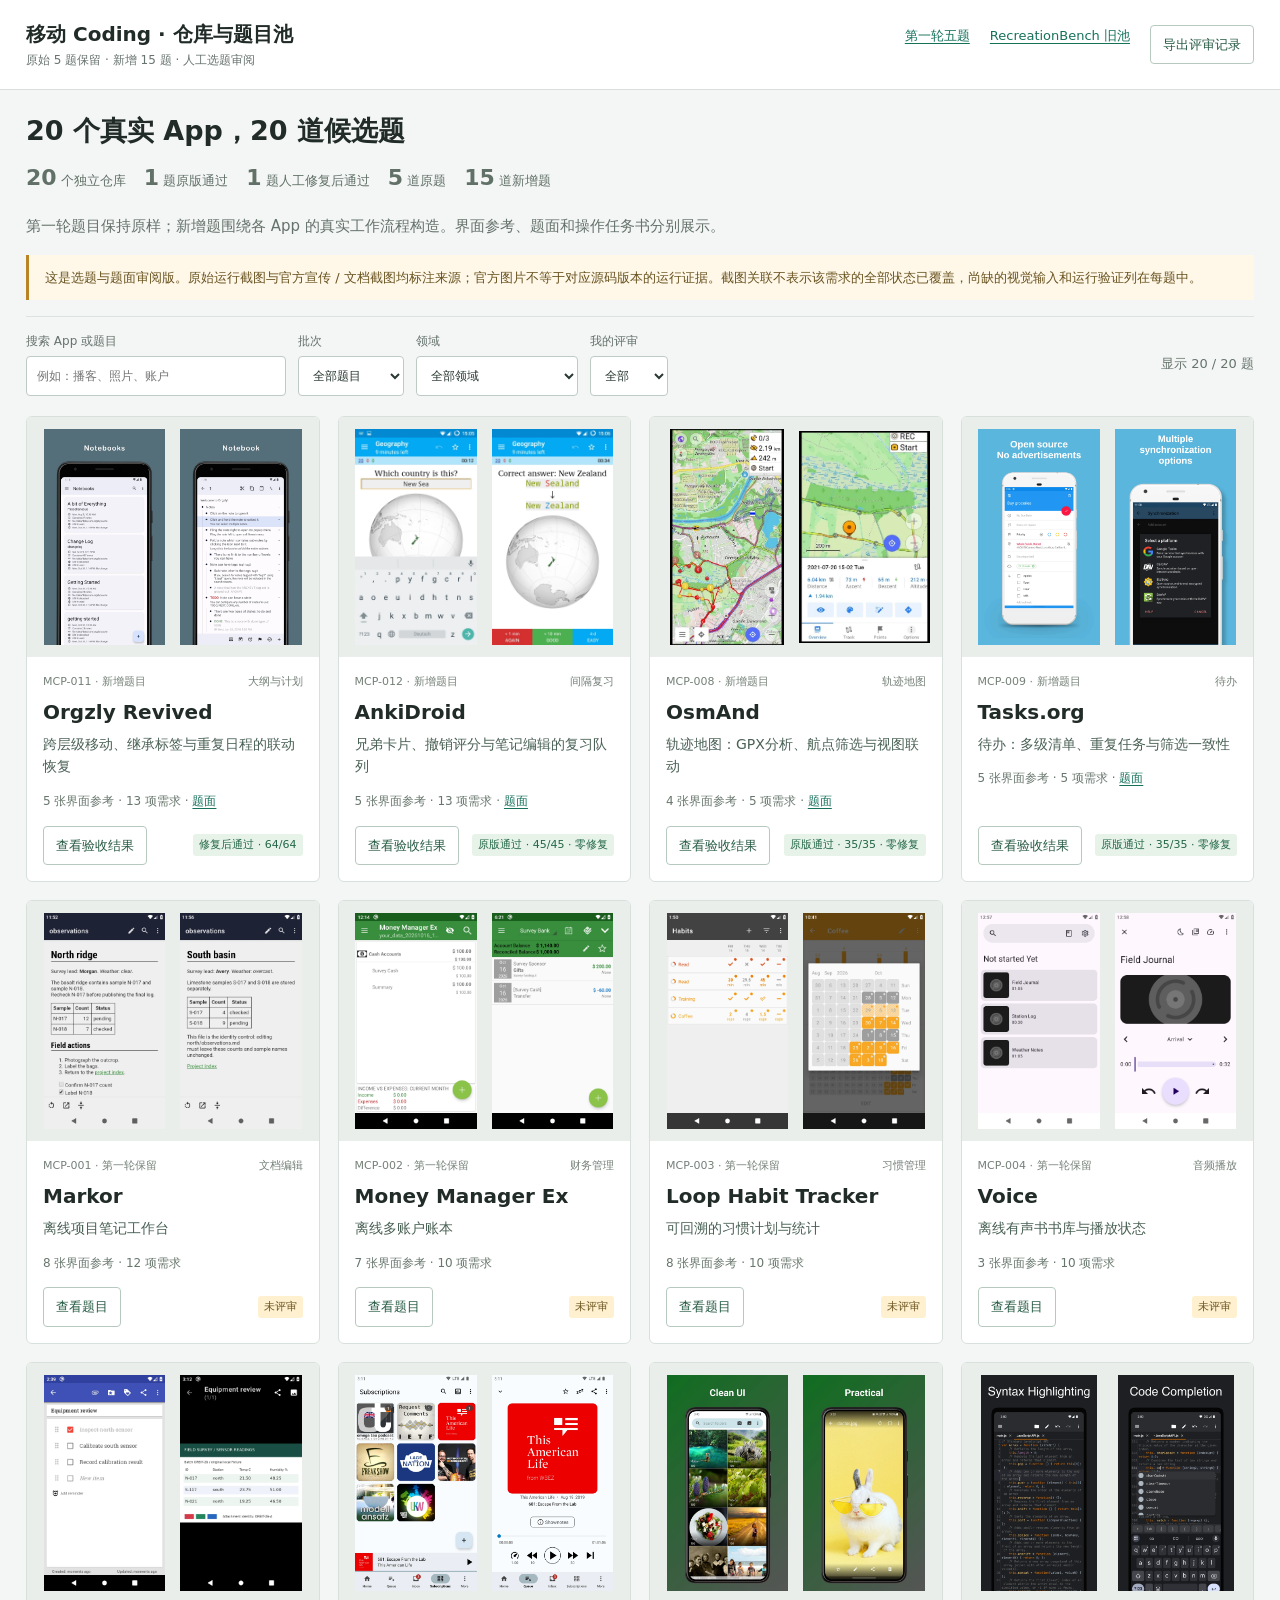
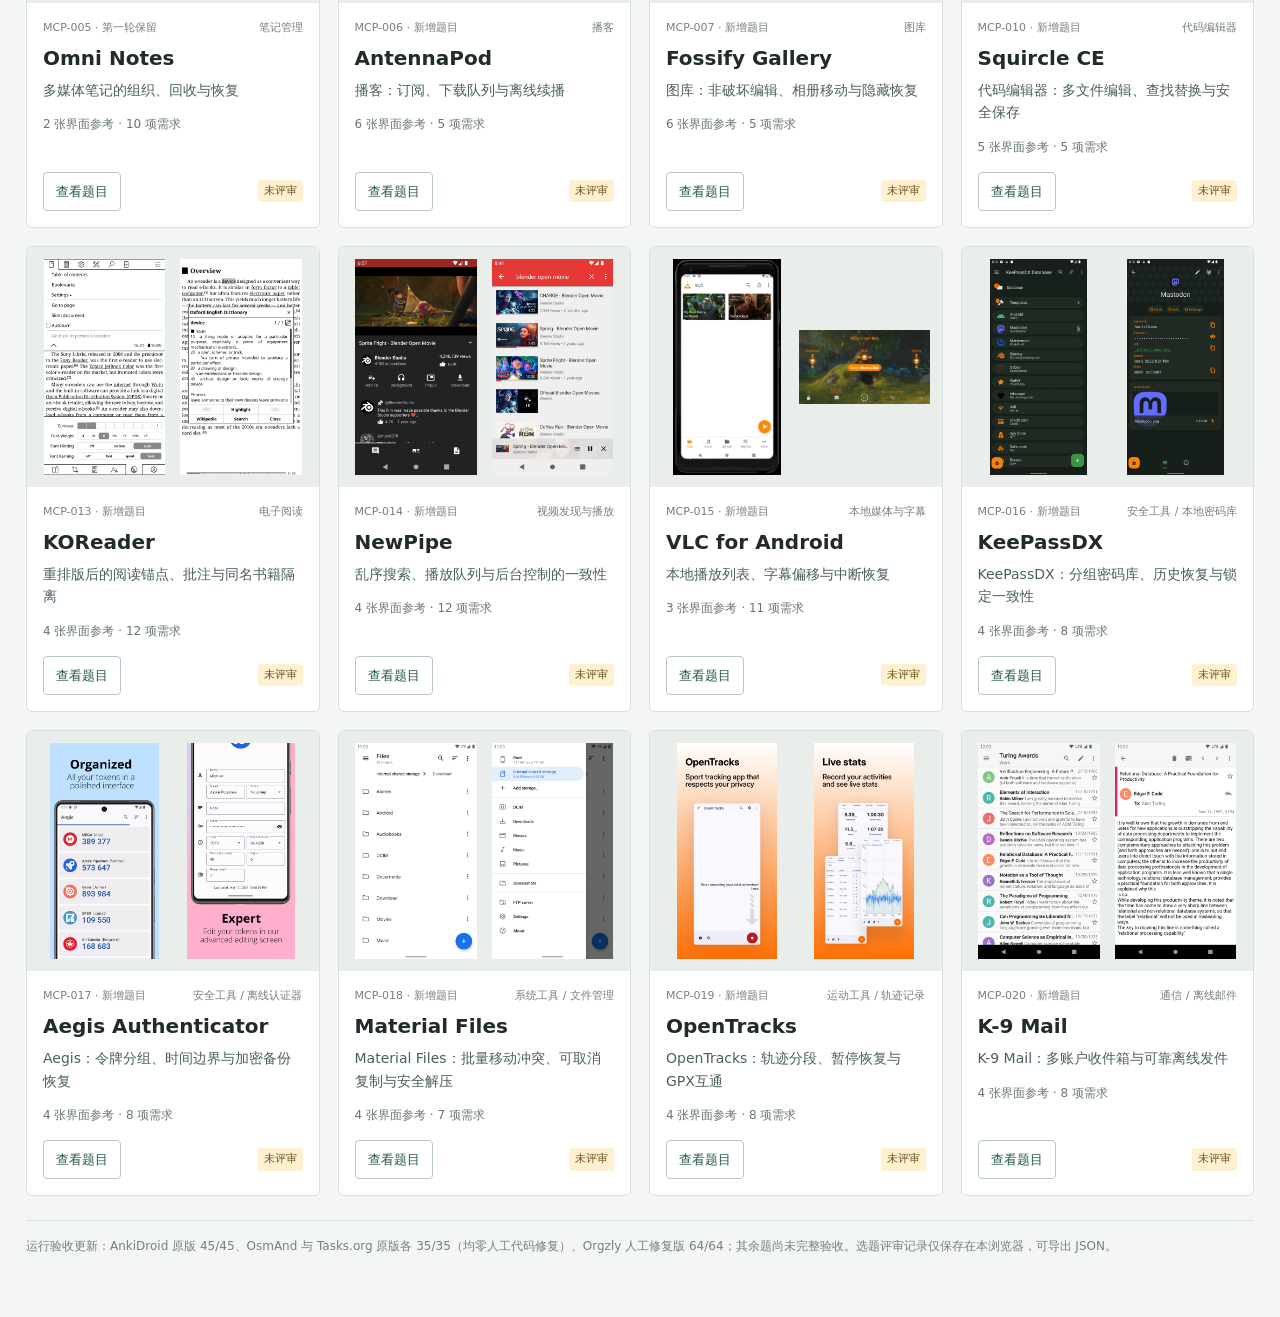
==== commit e89c5146: "Publish four verified acceptance pages with original and assisted results" ====
--- a/pool-20.html
+++ b/pool-20.html
@@ -26,10 +26,10 @@
 <div class="detail-heading"><div><div class="meta" id="task-meta"></div><h1 id="title"></h1><p id="subtitle" class="muted"></p></div><div class="links"><a id="repo-link" target="_blank" rel="noopener">开源仓库</a><a id="commit-link" target="_blank" rel="noopener">冻结源码</a><a id="zip-link" class="command primary" download>下载公开题包</a></div></div>
 <div class="layout"><div class="main"><div class="tabs" role="tablist"><button role="tab" data-tab="screens">界面参考</button><button role="tab" data-tab="instruction">完整题面</button><button role="tab" data-tab="operations">操作任务书</button><button role="tab" data-tab="mapping">需求与难度</button><button role="tab" data-tab="files">输入与来源</button></div><div id="content" role="tabpanel"></div></div><aside class="sidebar"><h3>人工评审</h3><label for="decision">选题意见</label><select id="decision"><option value="pending">未评审</option><option value="keep">保留</option><option value="revise">需修改</option><option value="reject">淘汰</option></select><label for="notes">备注</label><textarea id="notes" placeholder="记录需要补充的界面、流程或难度问题"></textarea><p class="muted" id="save-status" aria-live="polite">记录保存在当前浏览器</p><h3>为什么选它</h3><p id="reason"></p><h3>尚未完成</h3><ul id="gaps"></ul><h3>来源链接</h3><ul id="sources"></ul></aside></div>
 </section>
-<footer>运行验收更新：Orgzly 人工修复版通过 64/64 项必选检查；其余题尚未完整验收。选题评审记录仅保存在本浏览器，可导出 JSON。</footer>
+<footer>运行验收更新：AnkiDroid 原版 45/45、OsmAnd 与 Tasks.org 原版各 35/35（均零人工代码修复）、Orgzly 人工修复版 64/64；其余题尚未完整验收。选题评审记录仅保存在本浏览器，可导出 JSON。</footer>
 </main>
 <dialog id="lightbox"><div class="dialog-head"><span id="image-caption"></span><button class="command" id="close-image">关闭</button></div><img id="large-image" alt="App 界面参考"></dialog>
-<script type="application/json" id="task-data">[{"id": "MCP-011", "slug": "orgzly", "title": "跨层级移动、继承标签与重复日程的联动恢复", "app": "Orgzly Revived", "repo": "https://github.com/orgzly-revived/orgzly-android-revived", "commit": "b0913288466bed9d8e9f84cb75b2c3f18ed82a62", "category": "大纲与计划", "summary": "导入真实Org文本，在树形笔记、详情、保存搜索和日程之间维护同一节点；移动子树改变继承标签，完成重复任务后可撤销，最后导出并重启恢复。", "selection_reason": "官方Android截图完整展示Notebooks、Notebook、Note details、Saved searches与Agenda，能据真实页面构造同一实体跨树/查询/日程联动。", "complexity": {"C": {"score": 4, "reason": "移动改变祖先继承标签并联动查询与日程"}, "H": {"score": 3, "reason": "移动撤销和重复完成撤销在同一实体链"}, "A": {"score": 1, "reason": "本地事务期间提交防重，无网络乱序"}, "L": {"score": 3, "reason": "已提交树/日期/历史跨进程恢复"}, "G": {"score": 2, "reason": "长按选择和树形移动"}, "X": {"score": 3, "reason": "文件导入导出与树/查询/日程模块往返"}}, "status": "AUTHORING_REVIEW_NOT_ANDROID_VERIFIED", "requirements": [{"id": "R01", "text": "读取input/mission.org的受限Org子集：标题星号表示层级，TODO/DONE、末尾:tag:、SCHEDULED日期/+1d、PROPERTIES内ID与正文。ID全局唯一，重名标题不能合并。导入非法重复ID时整个导入拒绝。支持受限子集即可，不要求完整Org解析器。", "origin": "synthetic_extension", "screen_ids": ["S01"]}, {"id": "R02", "text": "树列表支持折叠、展开、长按选择后移动到另一父节点与撤销最后移动。移动保留节点ID、正文、局部标签、子节点顺序和日期；禁止移到自身或后代。有效标签是本节点及全部祖先标签集合，移动后立即重算。", "origin": "synthetic_extension", "screen_ids": ["S02"]}, {"id": "R03", "text": "详情页编辑标题、TODO状态、局部标签与计划日期；保存更新原ID不新增，取消不写。树、搜索、日程同时反映编辑结果。状态与标签不是仅颜色，须有可读文本。", "origin": "synthetic_extension", "screen_ids": ["S02", "S03"]}, {"id": "R04", "text": "保存查询Work due：state=TODO AND有效标签含work AND有计划日期且\u003c=2026-01-16；按计划日期再ID升序。任务书固定今日2026-01-15，日程分逾期/今日/未来，DONE不显示。无计划日期父节点不进结果。搜索结果显示面包屑以区分同名条目。", "origin": "synthetic_extension", "screen_ids": ["S04", "S05"]}, {"id": "R05", "text": "battery的+1d为本题简化重复合同：点完成会追加一条完成历史并把计划日加一个日历日，当前状态仍TODO。连续点按一次只提交一次，UI提交期间禁用。提供撤销最近完成，恢复原日期并移除对应历史；不实现原版其他重复语法。", "origin": "synthetic_extension", "screen_ids": ["S03"]}, {"id": "R06", "text": "每次保存/移动/完成/撤销显示成功后均为持久化边界；force-stop后节点身份、层级、查询和重复历史恢复。折叠状态可按ID恢复，未保存详情草稿可丢弃。", "origin": "synthetic_extension", "screen_ids": ["S05"]}, {"id": "R07", "text": "系统导出生成可重新导入的UTF-8 .org，保留ID、层级、局部标签、正文、日期/+1d。导入导出往返后查询结果相同；历史另导出history.json，含node_id/from_date/to_date且无重复完成。", "origin": "synthetic_extension", "screen_ids": []}, {"id": "R08", "text": "提供Notebook、详情、保存搜索、Agenda四个可互返页面；从查询进入详情再返回保持查询上下文。无网络同步、Dropbox或WebDAV要求，参考图的Repositories不纳入交付。", "origin": "synthetic_extension", "screen_ids": ["S01", "S04"]}, {"id": "R09", "text": "保留官方页面中可见的主要能力与信息层级：笔记本列表的名称与同步元信息，仅参考本地笔记本层级。截图只证明页面设计，不证明本题新增边界已实测。", "origin": "reference_documented", "screen_ids": ["S01"]}, {"id": "R10", "text": "保留官方页面中可见的主要能力与信息层级：可折叠大纲、选择工具栏与层级缩进。截图只证明页面设计，不证明本题新增边界已实测。", "origin": "reference_documented", "screen_ids": ["S02"]}, {"id": "R11", "text": "保留官方页面中可见的主要能力与信息层级：状态/标签/计划日期与正文详情。截图只证明页面设计，不证明本题新增边界已实测。", "origin": "reference_documented", "screen_ids": ["S03"]}, {"id": "R12", "text": "保留官方页面中可见的主要能力与信息层级：保存搜索列表与查询名称。截图只证明页面设计，不证明本题新增边界已实测。", "origin": "reference_documented", "screen_ids": ["S04"]}, {"id": "R13", "text": "保留官方页面中可见的主要能力与信息层级：按日期分组的Agenda与来源面包屑。截图只证明页面设计，不证明本题新增边界已实测。", "origin": "reference_documented", "screen_ids": ["S05"]}], "screens": [{"id": "S01", "path": "input/design/official-01.png", "source_url": "https://raw.githubusercontent.com/orgzly-revived/orgzly-android-revived/b0913288466bed9d8e9f84cb75b2c3f18ed82a62/metadata/en-US/images/phoneScreenshots/02-books.png", "source_kind": "official_store_screenshot", "caption": "笔记本列表的名称与同步元信息，仅参考本地笔记本层级", "sha256": "2756575511fbae963bdcbeca2e2cb31000b3973497b8a047d5c6e4e2103ab23e", "requirement_ids": ["R01", "R08", "R09"], "width": 1440, "height": 2560, "url": "pool-v3/orgzly/S01.webp"}, {"id": "S02", "path": "input/design/official-02.png", "source_url": "https://raw.githubusercontent.com/orgzly-revived/orgzly-android-revived/b0913288466bed9d8e9f84cb75b2c3f18ed82a62/metadata/en-US/images/phoneScreenshots/03-book.png", "source_kind": "official_store_screenshot", "caption": "可折叠大纲、选择工具栏与层级缩进", "sha256": "f04922079cc71b74d9133d63937e04b7c8da5641085f7b30b392d410f4c4a1e3", "requirement_ids": ["R02", "R03", "R10"], "width": 1440, "height": 2560, "url": "pool-v3/orgzly/S02.webp"}, {"id": "S03", "path": "input/design/official-03.png", "source_url": "https://raw.githubusercontent.com/orgzly-revived/orgzly-android-revived/b0913288466bed9d8e9f84cb75b2c3f18ed82a62/metadata/en-US/images/phoneScreenshots/04-note.png", "source_kind": "official_store_screenshot", "caption": "状态/标签/计划日期与正文详情", "sha256": "e46f64cf13dc25187278a2d5293ddd1e655e091b7f9a02afa6308be6264d8091", "requirement_ids": ["R03", "R05", "R11"], "width": 1440, "height": 2560, "url": "pool-v3/orgzly/S03.webp"}, {"id": "S04", "path": "input/design/official-04.png", "source_url": "https://raw.githubusercontent.com/orgzly-revived/orgzly-android-revived/b0913288466bed9d8e9f84cb75b2c3f18ed82a62/metadata/en-US/images/phoneScreenshots/05-searches.png", "source_kind": "official_store_screenshot", "caption": "保存搜索列表与查询名称", "sha256": "d7f4db0c8a5b5a6313033a83bdc614c990f071e06c365ace10b5b16cecf45df2", "requirement_ids": ["R04", "R08", "R12"], "width": 1440, "height": 2560, "url": "pool-v3/orgzly/S04.webp"}, {"id": "S05", "path": "input/design/official-05.png", "source_url": "https://raw.githubusercontent.com/orgzly-revived/orgzly-android-revived/b0913288466bed9d8e9f84cb75b2c3f18ed82a62/metadata/en-US/images/phoneScreenshots/06-agenda.png", "source_kind": "official_store_screenshot", "caption": "按日期分组的Agenda与来源面包屑", "sha256": "c2c5b8f2ff24ec7f621f479a96e78b7facdb3f26e454dcbd9dafd2a77ef7df6e", "requirement_ids": ["R04", "R06", "R13"], "width": 1440, "height": 2560, "url": "pool-v3/orgzly/S05.webp"}], "gaps": ["移动撤销和重复历史没有官方逐状态截图，按公开文字边界实现；不声称原版完成语义完全相同。", "尚未Android运行、构建Golden、执行错误实现或模型试跑；候选可评审不等于验收通过。", "官方截图是项目维护者发布的历史页面参考，不是本机截图；固定源码commit不证明截图与该commit同版。", "截图中未呈现的合成边界以公开文字契约为准，视觉未有完整逐状态设计。"], "source_links": [{"label": "官方源码固定版本", "url": "https://github.com/orgzly-revived/orgzly-android-revived/tree/b0913288466bed9d8e9f84cb75b2c3f18ed82a62"}, {"label": "官方截图目录或页面", "url": "https://github.com/orgzly-revived/orgzly-android-revived/tree/b0913288466bed9d8e9f84cb75b2c3f18ed82a62/metadata/en-US/images/phoneScreenshots"}], "knowledge_refs": [{"row": 4, "topic": "复杂列表", "reason": "树列表折叠和移动身份"}, {"row": 56, "topic": "设计模式与响应式编程", "reason": "节点变更传播查询与日程"}, {"row": 60, "topic": "组件生命周期与状态", "reason": "重启与导航上下文"}, {"row": 72, "topic": "文件存储", "reason": "Org导入导出"}], "cohort": "new", "instruction_html": "\u003ch1\u003eMCP-011 跨层级移动、继承标签与重复日程的联动恢复\u003c/h1\u003e\n\u003ch2\u003e目标与来源\u003c/h2\u003e\n\u003cp\u003e导入真实Org文本，在树形笔记、详情、保存搜索和日程之间维护同一节点；移动子树改变继承标签，完成重复任务后可撤销，最后导出并重启恢复。\u003c/p\u003e\n\u003cp\u003e参考真实开源Android应用 Orgzly Revived：https://github.com/orgzly-revived/orgzly-android-revived，固定源码版本 \u003ccode\u003eb0913288466bed9d8e9f84cb75b2c3f18ed82a62\u003c/code\u003e。交付可安装debug APK、完整源码、构建说明和人工自测记录。从空工程实现本题范围即可，不要求完整克隆原App。可以使用成熟开源组件，不以源码规模计分。\u003c/p\u003e\n\u003ch2\u003e视觉参考\u003c/h2\u003e\n\u003cp\u003einput/design中是实际从官方来源下载、解析并人工审视过的Android页面。保留原图，不将图标或自造界面当截图。参考其信息层级、列表密度、操作位置与状态表达；商店宣传外框/文字不属于App UI，不需实现。截图不是本机运行证据，也不保证与固定commit同版；数据、颜色和名称可按本题素材调整。看不到的异常/恢复状态按下列合同实现，不能从截图推断隐藏业务规则。\u003c/p\u003e\n\u003cul\u003e\n\u003cli\u003eS01 \u003ccode\u003einput/design/official-01.png\u003c/code\u003e：笔记本列表的名称与同步元信息，仅参考本地笔记本层级；对应 R01, R08, R09\u003c/li\u003e\n\u003cli\u003eS02 \u003ccode\u003einput/design/official-02.png\u003c/code\u003e：可折叠大纲、选择工具栏与层级缩进；对应 R02, R03, R10\u003c/li\u003e\n\u003cli\u003eS03 \u003ccode\u003einput/design/official-03.png\u003c/code\u003e：状态/标签/计划日期与正文详情；对应 R03, R05, R11\u003c/li\u003e\n\u003cli\u003eS04 \u003ccode\u003einput/design/official-04.png\u003c/code\u003e：保存搜索列表与查询名称；对应 R04, R08, R12\u003c/li\u003e\n\u003cli\u003eS05 \u003ccode\u003einput/design/official-05.png\u003c/code\u003e：按日期分组的Agenda与来源面包屑；对应 R04, R06, R13\u003c/li\u003e\n\u003c/ul\u003e\n\u003ch2\u003e冻结业务契约\u003c/h2\u003e\n\u003cp\u003e标为reference_documented的是官方页面明确展示的真实能力；synthetic_extension冻结测试数据、精确数值和恢复边界，不冒充原版内部协议或完整算法。\u003c/p\u003e\n\u003ch3\u003eR01 (synthetic_extension)\u003c/h3\u003e\n\u003cp\u003e读取input/mission.org的受限Org子集：标题星号表示层级，TODO/DONE、末尾:tag:、SCHEDULED日期/+1d、PROPERTIES内ID与正文。ID全局唯一，重名标题不能合并。导入非法重复ID时整个导入拒绝。支持受限子集即可，不要求完整Org解析器。\u003c/p\u003e\n\u003ch3\u003eR02 (synthetic_extension)\u003c/h3\u003e\n\u003cp\u003e树列表支持折叠、展开、长按选择后移动到另一父节点与撤销最后移动。移动保留节点ID、正文、局部标签、子节点顺序和日期；禁止移到自身或后代。有效标签是本节点及全部祖先标签集合，移动后立即重算。\u003c/p\u003e\n\u003ch3\u003eR03 (synthetic_extension)\u003c/h3\u003e\n\u003cp\u003e详情页编辑标题、TODO状态、局部标签与计划日期；保存更新原ID不新增，取消不写。树、搜索、日程同时反映编辑结果。状态与标签不是仅颜色，须有可读文本。\u003c/p\u003e\n\u003ch3\u003eR04 (synthetic_extension)\u003c/h3\u003e\n\u003cp\u003e保存查询Work due：state=TODO AND有效标签含work AND有计划日期且\u0026lt;=2026-01-16；按计划日期再ID升序。任务书固定今日2026-01-15，日程分逾期/今日/未来，DONE不显示。无计划日期父节点不进结果。搜索结果显示面包屑以区分同名条目。\u003c/p\u003e\n\u003ch3\u003eR05 (synthetic_extension)\u003c/h3\u003e\n\u003cp\u003ebattery的+1d为本题简化重复合同：点完成会追加一条完成历史并把计划日加一个日历日，当前状态仍TODO。连续点按一次只提交一次，UI提交期间禁用。提供撤销最近完成，恢复原日期并移除对应历史；不实现原版其他重复语法。\u003c/p\u003e\n\u003ch3\u003eR06 (synthetic_extension)\u003c/h3\u003e\n\u003cp\u003e每次保存/移动/完成/撤销显示成功后均为持久化边界；force-stop后节点身份、层级、查询和重复历史恢复。折叠状态可按ID恢复，未保存详情草稿可丢弃。\u003c/p\u003e\n\u003ch3\u003eR07 (synthetic_extension)\u003c/h3\u003e\n\u003cp\u003e系统导出生成可重新导入的UTF-8 .org，保留ID、层级、局部标签、正文、日期/+1d。导入导出往返后查询结果相同；历史另导出history.json，含node_id/from_date/to_date且无重复完成。\u003c/p\u003e\n\u003ch3\u003eR08 (synthetic_extension)\u003c/h3\u003e\n\u003cp\u003e提供Notebook、详情、保存搜索、Agenda四个可互返页面；从查询进入详情再返回保持查询上下文。无网络同步、Dropbox或WebDAV要求，参考图的Repositories不纳入交付。\u003c/p\u003e\n\u003ch3\u003eR09 (reference_documented)\u003c/h3\u003e\n\u003cp\u003e保留官方页面中可见的主要能力与信息层级：笔记本列表的名称与同步元信息，仅参考本地笔记本层级。截图只证明页面设计，不证明本题新增边界已实测。\u003c/p\u003e\n\u003ch3\u003eR10 (reference_documented)\u003c/h3\u003e\n\u003cp\u003e保留官方页面中可见的主要能力与信息层级：可折叠大纲、选择工具栏与层级缩进。截图只证明页面设计，不证明本题新增边界已实测。\u003c/p\u003e\n\u003ch3\u003eR11 (reference_documented)\u003c/h3\u003e\n\u003cp\u003e保留官方页面中可见的主要能力与信息层级：状态/标签/计划日期与正文详情。截图只证明页面设计，不证明本题新增边界已实测。\u003c/p\u003e\n\u003ch3\u003eR12 (reference_documented)\u003c/h3\u003e\n\u003cp\u003e保留官方页面中可见的主要能力与信息层级：保存搜索列表与查询名称。截图只证明页面设计，不证明本题新增边界已实测。\u003c/p\u003e\n\u003ch3\u003eR13 (reference_documented)\u003c/h3\u003e\n\u003cp\u003e保留官方页面中可见的主要能力与信息层级：按日期分组的Agenda与来源面包屑。截图只证明页面设计，不证明本题新增边界已实测。\u003c/p\u003e\n\u003ch2\u003e输入与交付边界\u003c/h2\u003e\n\u003cp\u003e输入mission.org是真实UTF-8 Org文本；scenario.json冻结时钟和查询。无需服务端，禁止把不存在的网络端点作为必需条件。实现解析可用成熟Org库，受限语法与原版完整Org语义不同。\u003c/p\u003e\n\u003cp\u003e作答模式固定为从空工程重建限定流程。repo/commit仅为构题侧来源；模型公开输入是Spec、截图和fixture，不提供原版源码或Git历史，不得直接打包或修改原版App作为答案。允许成熟通用组件与领域库。\u003c/p\u003e\n\u003cp\u003e操作控件必须有可访问名称，列表身份/计数/状态有可读语义。横竖屏与1.3字体不能遮挡核心按钮；旋转不得重复提交。禁止要求商业账号或生产数据；不将下载依赖失败或设备限制计为业务难度。导出文件通过系统选择器取得，不依赖候选包名、数据库或内部类名。\u003c/p\u003e\n\u003cp\u003e运行时功能需按任务书验证，不能只展示截图或硬编码终态；视觉评估看页面层次、主要组件和状态反馈，不要求复制商标或第三方版权媒体。所有输入夹具为本题原创或官方截图参考；原App截图中的电影、书籍、卡片内容不属于要求复制的训练素材。\u003c/p\u003e\n\u003cp\u003e当前仅完成题面、输入与静态来源核对。Android运行、参考实现、隐藏评测、模型试做和人工验收仍PENDING，不提供虚假的已通过比例。\u003c/p\u003e\n", "operations_html": "\u003ch1\u003eMCP-011 操作任务书\u003c/h1\u003e\n\u003cp\u003e每条独立轨迹从清数据/导入原始夹具开始，除非明确写同链。固定业务日期/时钟见input，不取设备真实今日。控件定位从新鲜UI树获取，不用截图中的固定像素。\u003c/p\u003e\n\u003ch2\u003eT01 继承标签与移动撤销\u003c/h2\u003e\n\u003cp\u003e初态：导入mission.org，Work due初始battery/sensors两项。\u003c/p\u003e\n\u003cp\u003e动作与中间态：展开Work，长按sensors移到Personal；搜索中sensors消失，仅battery；同名home-sensors不能被误动；撤销移动。\u003c/p\u003e\n\u003cp\u003e终态：sensors回Work，查询恢复两项且正文一致。\u003c/p\u003e\n\u003cp\u003e恢复/重置：退出重启，折叠/层级按保存状态恢复；独立测试清数据重导。\u003c/p\u003e\n\u003cp\u003e视觉证据：S02树、S04结果和S03详情各截图一次，展示ID/面包屑。\u003c/p\u003e\n\u003ch2\u003eT02 重复完成与撤销\u003c/h2\u003e\n\u003cp\u003e初态：固定今日1月15日，battery计划15日。\u003c/p\u003e\n\u003cp\u003e动作与中间态：在Agenda完成battery，日期变16日且仍TODO，历史1条；撤销，回15日历史0；再完成一次。\u003c/p\u003e\n\u003cp\u003e终态：battery16日、历史恰1条、查询仍两项。\u003c/p\u003e\n\u003cp\u003e恢复/重置：force-stop重启后日期与历史不重复。\u003c/p\u003e\n\u003cp\u003e视觉证据：S05完成前/后分组、S03日期与history.json。\u003c/p\u003e\n\u003ch2\u003eT03 跨页编辑和取消\u003c/h2\u003e\n\u003cp\u003e初态：sensors仍在Work。\u003c/p\u003e\n\u003cp\u003e动作与中间态：从Work due进入sensors详情，把局部tag改lab并保存；再编辑标题为Discard但取消。\u003c/p\u003e\n\u003cp\u003e终态：原标题Pack sensors；有效标签work/lab；field已移除；home-sensors不变。\u003c/p\u003e\n\u003cp\u003e恢复/重置：返回保持Work due上下文，再重启检查。\u003c/p\u003e\n\u003cp\u003e视觉证据：S03保存/取消、S02同名节点和S04面包屑。\u003c/p\u003e\n\u003ch2\u003eT04 结构拒绝与文件往返\u003c/h2\u003e\n\u003cp\u003e初态：从原始输入开始。\u003c/p\u003e\n\u003cp\u003e动作与中间态：尝试把Work移到其后代battery，应拒绝且树不变；导出Org并清数据后重新导入。\u003c/p\u003e\n\u003cp\u003e终态：ID集合6个、层级/正文/日期保持；Work due仍battery/sensors。\u003c/p\u003e\n\u003cp\u003e恢复/重置：恢复以导出文件为唯一输入，不能缓存旧数据库。\u003c/p\u003e\n\u003cp\u003e视觉证据：S01导入入口、S02树、导出文本及S05日程。\u003c/p\u003e\n", "provenance_html": "\u003ch1\u003e来源与权利记录\u003c/h1\u003e\n\u003cp\u003eRepo: https://github.com/orgzly-revived/orgzly-android-revived\nCommit: \u003ccode\u003eb0913288466bed9d8e9f84cb75b2c3f18ed82a62\u003c/code\u003e（git浅克隆HEAD固定值；未构建或运行）\u003c/p\u003e\n\u003cp\u003e所有下载均直连，urllib ProxyHandler为空，Git过程移除代理环境变量。每张图片的原URL、SHA256、像素尺寸见acquisition.json。原图保留于input/design；contact-sheet.jpg仅为审视缩略图，不能替代原图。\u003c/p\u003e\n\u003ch2\u003e原始许可证\u003c/h2\u003e\n\u003cp\u003e根许可证路径：LICENSE，副本source-license.txt。开头原文：\u003c/p\u003e\n\u003cpre\u003e\u003ccode class=\"language-text\"\u003e                    GNU GENERAL PUBLIC LICENSE\n                       Version 3, 29 June 2007\n\n Copyright (C) 2007 Free Software Foundation, Inc. \u0026lt;http://fsf.org/\u0026gt;\n Everyone is permitted to copy and distribute verbatim copies\n of this license document, but changing it is not allowed.\n\n                            Preamble\n\n  The GNU General Public License is a free, copyleft license for\nsoftware and other kinds of works.\n\n\u003c/code\u003e\u003c/pre\u003e\n\u003cp\u003e许可证固定来源：https://github.com/orgzly-revived/orgzly-android-revived/blob/b0913288466bed9d8e9f84cb75b2c3f18ed82a62/LICENSE 。根许可证全文随题保存在docs/source-license.txt，不仅保留名称。Orgzly/AnkiDroid/NewPipe为GPLv3文本；KOReader为AGPLv3文本；VLC代码GPLv2文本。官方仓库中的截图按该仓库声明连同来源/作者保留，截图内第三方品牌不宣称由本题拥有。VLC本题选用官方Android文档图，文档页面页脚明确CC-BY-SA4.0，须署名VideoLAN并保持该许可；对应HTML及原图URL随acquisition保存，图片未修改。官网营销图虽也下载供比对，但不选入任务截图清单。题目原创文本、夹具不复制原图中的媒体内容。\u003c/p\u003e\n\u003ch2\u003e可验证与不可验证\u003c/h2\u003e\n\u003cp\u003e已验证：固定源版本、真实图片解码、人工审视Android页面、图-需求双向登记。\n未验证：原App同版截图、全部业务在原版行为、候选应用可解性、模型难度和正式Android验收。\u003c/p\u003e\n", "design_notes_html": "", "archive_url": "pool-v3/orgzly/public-task.zip", "files": [{"path": "instruction.md", "sha256": "1b02c1086f089d81cb4873c03928194d2b81b391d4f46ac463e8c7e2a8d68aec", "bytes": 6682}, {"path": "operation_taskbook.md", "sha256": "512f567909096e649497d330483d04bde975434b5764d414eaf781cbd2108fd8", "bytes": 2015}, {"path": "docs/provenance.md", "sha256": "6b7745fe7d5d79980d76212c48d81cf9add94713458f895f6b859fa2cd933674", "bytes": 1978}, {"path": "input/design/official-01.png", "sha256": "2756575511fbae963bdcbeca2e2cb31000b3973497b8a047d5c6e4e2103ab23e", "bytes": 759776}, {"path": "input/design/official-02.png", "sha256": "f04922079cc71b74d9133d63937e04b7c8da5641085f7b30b392d410f4c4a1e3", "bytes": 856112}, {"path": "input/design/official-03.png", "sha256": "e46f64cf13dc25187278a2d5293ddd1e655e091b7f9a02afa6308be6264d8091", "bytes": 510111}, {"path": "input/design/official-04.png", "sha256": "d7f4db0c8a5b5a6313033a83bdc614c990f071e06c365ace10b5b16cecf45df2", "bytes": 530296}, {"path": "input/design/official-05.png", "sha256": "c2c5b8f2ff24ec7f621f479a96e78b7facdb3f26e454dcbd9dafd2a77ef7df6e", "bytes": 749131}, {"path": "input/design/official-06.png", "sha256": "ac8937e4928b72778ecc703a6d050629d3994b4478ecef9099cd297601332f8d", "bytes": 475344}, {"path": "input/mission.org", "sha256": "cdacc8b0059713cdeb98f53a0b4a3859961c15b9010abffdf5af8f1181f976bc", "bytes": 509}, {"path": "input/scenario.json", "sha256": "4b92654063798672291251225d8e34933f2252f8b168e25c0d34a1637bc74ef3", "bytes": 249}, {"path": "docs/source-license.txt", "sha256": "589ed823e9a84c56feb95ac58e7cf384626b9cbf4fda2a907bc36e103de1bad2", "bytes": 35141}], "reference_coverage": {"mapped": 12, "total": 13, "meaning": "Mapping is a reference association, not proof of visual or runtime acceptance."}, "acceptance_url": "pool-v3/orgzly/acceptance.html"}, {"id": "MCP-001", "legacy_id": "mcr-001-field-notebook", "slug": "markor", "title": "离线项目笔记工作台", "app": "Markor", "category": "文档编辑", "repo": "https://github.com/gsantner/markor", "commit": "aff9492c55a1d0a09e3b11e603a0487678bb4f27", "summary": "file identity, editor, preview, relative navigation, history, persistence", "selection_reason": "沿用用户认可的第一轮题目；保留原始题面和全部已有截图。", "status": "LEGACY_DRAFT_RETAINED", "cohort": "original", "requirements": [{"id": "NB-01", "text": "浏览和打开多层目录中的文本文件；文件身份由完整相对路径确定；north/observations.md 与 south/observations.md 可分别打开；修改前者不改变后者", "origin": "legacy_draft", "screen_ids": []}, {"id": "NB-02", "text": "新建文件与目录，处理同名冲突和取消操作；已核验 Markdown、.md 扩展名、空模板配置下的新建文件与取消：输入名称后取消不产生文件，确认后进入编辑器。目录创建与新建同名文件的边界仍待核验；原版源码对不超过 2 字节的已有文件存在特殊处理，不可将界面的“不覆盖”提示视为全部场景已验证", "origin": "legacy_draft", "screen_ids": []}, {"id": "NB-03", "text": "编辑任意 UTF-8 Markdown，支持多行、空行和光标插入；保存后读回字节内容对应编辑结果，不能只修改展示文本", "origin": "legacy_draft", "screen_ids": []}, {"id": "NB-04", "text": "源文和预览切换；渲染标题、段落、强调、列表、任务项、表格、围栏代码；排版层级、可读性与冻结设计证据对应；代码区保留字面内容，不当作正文 Markdown 解析", "origin": "legacy_draft", "screen_ids": []}, {"id": "NB-05", "text": "预览中的相对文档链接可导航，返回时保持来源文档身份；north/observations.md 的 ../README.md 进入项目首页。首次打开目标曾观察到编辑模式；已打开目标可恢复其预览模式，不能假定每次都进入编辑器。两种模式可切换，相同文件名不能串到其他目录；未保存语义待核验", "origin": "legacy_draft", "screen_ids": []}, {"id": "NB-06", "text": "文内查找可输入、清空、显示命中数量及定位前后结果；文本变化后结果重算；无结果不改变正文；查询内容不写入文档", "origin": "legacy_draft", "screen_ids": []}, {"id": "NB-07", "text": "文内替换支持单次与全部；大小写、整词和正则模式行为明确；只替换规则匹配部分，替换后计数、编辑器与磁盘一致。语法错误反馈与替换范围待核验", "origin": "legacy_draft", "screen_ids": []}, {"id": "NB-08", "text": "撤销重做覆盖连续编辑和替换操作；撤销后正文恢复，重做后变更恢复；新增编辑后的重做分支语义待核验", "origin": "legacy_draft", "screen_ids": []}, {"id": "NB-09", "text": "保存与重开保持文档内容；进程终止后可恢复已保存内容；冷启动重新打开同一路径，正文和实际文件内容一致；不得要求恢复未保存状态", "origin": "legacy_draft", "screen_ids": []}, {"id": "NB-10", "text": "在目录中搜索文档内容，并打开正确结果；同名文件结果可区分；编辑保存后新查询反映新内容。原版搜索范围与刷新时机待核验", "origin": "legacy_draft", "screen_ids": []}, {"id": "NB-11", "text": "文件改名或移动后可继续打开编辑；原路径状态正确；已核验同目录改名与无冲突跨目录移动：正文不变、旧路径消失、其他文件不变。改名重名时禁用确认；移动重名时提示 Keep both/Overwrite/Skip，已验证 Skip 保留源和目标各自内容。Keep both 命名、Overwrite 行为及相对链接修复仍待核验", "origin": "legacy_draft", "screen_ids": []}, {"id": "NB-12", "text": "键盘、返回导航、旋转和字体放大保持可操作性；关键控件不被永久遮挡，当前文档不串换，已保存内容不损坏；深色与横屏设计待采集", "origin": "legacy_draft", "screen_ids": []}], "screens": [{"id": "S01", "path": "input/design/north-preview.png", "source_url": "", "source_kind": "original_app_capture", "caption": "north-preview", "sha256": "4064b1e7f2d689516d24c68bd39d447ed8dec40f858c55373d2ebe2a0ac307c9", "requirement_ids": [], "provenance_path": "input/design/README.md", "width": 720, "height": 1280, "url": "pool-v3/markor/S01.webp"}, {"id": "S02", "path": "input/design/south-preview.png", "source_url": "", "source_kind": "original_app_capture", "caption": "south-preview", "sha256": "5a0a4eaf0d0a09125e8192bf099ca3e52cf326d6f37ce5a5e23e68fe2b23b514", "requirement_ids": [], "provenance_path": "input/design/README.md", "width": 720, "height": 1280, "url": "pool-v3/markor/S02.webp"}, {"id": "S03", "path": "input/design/move-conflict.png", "source_url": "", "source_kind": "original_app_capture", "caption": "move-conflict", "sha256": "d1327f2cc52e6a9178b7953eff0dbaae1f71e3e37689eec7502604767064b06d", "requirement_ids": [], "provenance_path": "input/design/README.md", "width": 720, "height": 1280, "url": "pool-v3/markor/S03.webp"}, {"id": "S04", "path": "input/design/move-destination.png", "source_url": "", "source_kind": "original_app_capture", "caption": "move-destination", "sha256": "7a7b4ed3a4aeb76ed774d5dfde66aed36bc2d51a8a1537cf37e8ef6326924e86", "requirement_ids": [], "provenance_path": "input/design/README.md", "width": 720, "height": 1280, "url": "pool-v3/markor/S04.webp"}, {"id": "S05", "path": "input/design/new-file-confirmation.png", "source_url": "", "source_kind": "original_app_capture", "caption": "new-file-confirmation", "sha256": "d12fba622f0808013a42b2341d35c99181fa90d3dd77e7c879cf310cc71822c1", "requirement_ids": [], "provenance_path": "input/design/README.md", "width": 720, "height": 1280, "url": "pool-v3/markor/S05.webp"}, {"id": "S06", "path": "input/design/new-file-dialog.png", "source_url": "", "source_kind": "original_app_capture", "caption": "new-file-dialog", "sha256": "6f00b489b884733be04cc535b92f05eab213a634af2fca892208a5f61e930ad5", "requirement_ids": [], "provenance_path": "input/design/README.md", "width": 720, "height": 1280, "url": "pool-v3/markor/S06.webp"}, {"id": "S07", "path": "input/design/rename-conflict.png", "source_url": "", "source_kind": "original_app_capture", "caption": "rename-conflict", "sha256": "9692da096efcdb5390513e707d3d5bb373f77c3791021e4c3fa6570128c93f46", "requirement_ids": [], "provenance_path": "input/design/README.md", "width": 720, "height": 1280, "url": "pool-v3/markor/S07.webp"}, {"id": "S08", "path": "input/design/renamed-document.png", "source_url": "", "source_kind": "original_app_capture", "caption": "renamed-document", "sha256": "7825c4170476a746104519a283da8f4210dea184da7885dbb86da1a535775662", "requirement_ids": [], "provenance_path": "input/design/README.md", "width": 720, "height": 1280, "url": "pool-v3/markor/S08.webp"}], "complexity": {"C": {"score": null, "reason": "本次未重新评分，沿用原题且不凭项目名称补分。"}, "H": {"score": null, "reason": "本次未重新评分，沿用原题且不凭项目名称补分。"}, "A": {"score": null, "reason": "本次未重新评分，沿用原题且不凭项目名称补分。"}, "L": {"score": null, "reason": "本次未重新评分，沿用原题且不凭项目名称补分。"}, "G": {"score": null, "reason": "本次未重新评分，沿用原题且不凭项目名称补分。"}, "X": {"score": null, "reason": "本次未重新评分，沿用原题且不凭项目名称补分。"}}, "gaps": ["原始题面仍包含待核验项；完整度不能由已有截图数量推断。", "截图逐项覆盖范围见 input/design/README.md；未补写未经审核的需求映射。", "本次没有重新执行Android、Golden或模型验收。"], "source_links": [{"label": "原始仓库", "url": "https://github.com/gsantner/markor"}], "knowledge_refs": [], "instruction_html": "\u003ch1\u003e离线项目笔记工作台\u003c/h1\u003e\n\u003cp\u003e状态：构题草稿，未冻结、不可提交模型正式评测。原版行为核验与设计证据尚未齐全。\u003c/p\u003e\n\u003cp\u003e实现一个可安装运行的 Android 本地文档 App。使用者在离线野外调查中维护多个项目，每个项目有说明、采样记录和行动清单。文件必须是真实 UTF-8 文本，不能只保存在界面内存中，也不能把参考截图作为不可交互背景。\u003c/p\u003e\n\u003cp\u003e参考对象为 Markor。交付应包含完整可编译工程和 APK，而非单页演示、网页截图或针对示例内容写死的输出。公开夹具只是示例；验收将改变文本、目录名、文件数量和操作次序。模型正式工作区不提供原版源码、Git 历史、隐藏测试或参考实现。\u003c/p\u003e\n\u003ch2\u003e用户流程\u003c/h2\u003e\n\u003cp\u003e用户选择一个本地笔记目录，浏览文件夹，打开一份调查报告，修改 Markdown，在预览中确认排版并进入关联记录。随后查找某个样本编号，修改多处观测数据，通过撤销恢复误改，再保存。退出和重启 App 后，目录、正文、预览及真实磁盘文件应保持一致。另一个目录下的同名记录不能被误改。\u003c/p\u003e\n\u003ch2\u003e功能契约草稿\u003c/h2\u003e\n\u003ctable\u003e\n\u003cthead\u003e\n\u003ctr\u003e\n\u003cth\u003eID\u003c/th\u003e\n\u003cth\u003e要求\u003c/th\u003e\n\u003cth\u003e可观察结果\u003c/th\u003e\n\u003c/tr\u003e\n\u003c/thead\u003e\n\u003ctbody\u003e\n\u003ctr\u003e\n\u003ctd\u003eNB-01\u003c/td\u003e\n\u003ctd\u003e浏览和打开多层目录中的文本文件；文件身份由完整相对路径确定\u003c/td\u003e\n\u003ctd\u003enorth/observations.md 与 south/observations.md 可分别打开；修改前者不改变后者\u003c/td\u003e\n\u003c/tr\u003e\n\u003ctr\u003e\n\u003ctd\u003eNB-02\u003c/td\u003e\n\u003ctd\u003e新建文件与目录，处理同名冲突和取消操作\u003c/td\u003e\n\u003ctd\u003e已核验 Markdown、.md 扩展名、空模板配置下的新建文件与取消：输入名称后取消不产生文件，确认后进入编辑器。目录创建与新建同名文件的边界仍待核验；原版源码对不超过 2 字节的已有文件存在特殊处理，不可将界面的“不覆盖”提示视为全部场景已验证\u003c/td\u003e\n\u003c/tr\u003e\n\u003ctr\u003e\n\u003ctd\u003eNB-03\u003c/td\u003e\n\u003ctd\u003e编辑任意 UTF-8 Markdown，支持多行、空行和光标插入\u003c/td\u003e\n\u003ctd\u003e保存后读回字节内容对应编辑结果，不能只修改展示文本\u003c/td\u003e\n\u003c/tr\u003e\n\u003ctr\u003e\n\u003ctd\u003eNB-04\u003c/td\u003e\n\u003ctd\u003e源文和预览切换；渲染标题、段落、强调、列表、任务项、表格、围栏代码\u003c/td\u003e\n\u003ctd\u003e排版层级、可读性与冻结设计证据对应；代码区保留字面内容，不当作正文 Markdown 解析\u003c/td\u003e\n\u003c/tr\u003e\n\u003ctr\u003e\n\u003ctd\u003eNB-05\u003c/td\u003e\n\u003ctd\u003e预览中的相对文档链接可导航，返回时保持来源文档身份\u003c/td\u003e\n\u003ctd\u003enorth/observations.md 的 ../README.md 进入项目首页。首次打开目标曾观察到编辑模式；已打开目标可恢复其预览模式，不能假定每次都进入编辑器。两种模式可切换，相同文件名不能串到其他目录；未保存语义待核验\u003c/td\u003e\n\u003c/tr\u003e\n\u003ctr\u003e\n\u003ctd\u003eNB-06\u003c/td\u003e\n\u003ctd\u003e文内查找可输入、清空、显示命中数量及定位前后结果\u003c/td\u003e\n\u003ctd\u003e文本变化后结果重算；无结果不改变正文；查询内容不写入文档\u003c/td\u003e\n\u003c/tr\u003e\n\u003ctr\u003e\n\u003ctd\u003eNB-07\u003c/td\u003e\n\u003ctd\u003e文内替换支持单次与全部；大小写、整词和正则模式行为明确\u003c/td\u003e\n\u003ctd\u003e只替换规则匹配部分，替换后计数、编辑器与磁盘一致。语法错误反馈与替换范围待核验\u003c/td\u003e\n\u003c/tr\u003e\n\u003ctr\u003e\n\u003ctd\u003eNB-08\u003c/td\u003e\n\u003ctd\u003e撤销重做覆盖连续编辑和替换操作\u003c/td\u003e\n\u003ctd\u003e撤销后正文恢复，重做后变更恢复；新增编辑后的重做分支语义待核验\u003c/td\u003e\n\u003c/tr\u003e\n\u003ctr\u003e\n\u003ctd\u003eNB-09\u003c/td\u003e\n\u003ctd\u003e保存与重开保持文档内容；进程终止后可恢复已保存内容\u003c/td\u003e\n\u003ctd\u003e冷启动重新打开同一路径，正文和实际文件内容一致；不得要求恢复未保存状态\u003c/td\u003e\n\u003c/tr\u003e\n\u003ctr\u003e\n\u003ctd\u003eNB-10\u003c/td\u003e\n\u003ctd\u003e在目录中搜索文档内容，并打开正确结果\u003c/td\u003e\n\u003ctd\u003e同名文件结果可区分；编辑保存后新查询反映新内容。原版搜索范围与刷新时机待核验\u003c/td\u003e\n\u003c/tr\u003e\n\u003ctr\u003e\n\u003ctd\u003eNB-11\u003c/td\u003e\n\u003ctd\u003e文件改名或移动后可继续打开编辑；原路径状态正确\u003c/td\u003e\n\u003ctd\u003e已核验同目录改名与无冲突跨目录移动：正文不变、旧路径消失、其他文件不变。改名重名时禁用确认；移动重名时提示 Keep both/Overwrite/Skip，已验证 Skip 保留源和目标各自内容。Keep both 命名、Overwrite 行为及相对链接修复仍待核验\u003c/td\u003e\n\u003c/tr\u003e\n\u003ctr\u003e\n\u003ctd\u003eNB-12\u003c/td\u003e\n\u003ctd\u003e键盘、返回导航、旋转和字体放大保持可操作性\u003c/td\u003e\n\u003ctd\u003e关键控件不被永久遮挡，当前文档不串换，已保存内容不损坏；深色与横屏设计待采集\u003c/td\u003e\n\u003c/tr\u003e\n\u003c/tbody\u003e\n\u003c/table\u003e\n\u003cp\u003e此草稿不要求云同步、账号服务、AI、网络后端或在线 API。是否纳入 todo.txt 独立任务管理需原版交互证据后再决定，不能以一个不可操作文本页替代。\u003c/p\u003e\n\u003ch2\u003e输入与交付\u003c/h2\u003e\n\u003cp\u003e\u003ccode\u003einput/notebook/\u003c/code\u003e 是可改写的示例文档集，含不同目录中的同名文档。不要假定路径、标题和内容固定。正式版将附逐页参考截图、环境冻结记录、操作任务书以及清楚的系统文件访问方式；这些缺失前，本草稿不构成可独立作答题。\u003c/p\u003e\n\u003cp\u003e交付工程应能在冻结 SDK/JDK/Gradle 环境中构建，列出入口、依赖和安装命令，保持系统文件访问与真实 Android 生命周期行为。布局和控件可以有等价实现，不能要求与原版内部类名、数据库表名或 resource-id 相同。\u003c/p\u003e\n", "operations_html": "\u003ch1\u003e操作任务书草稿\u003c/h1\u003e\n\u003cp\u003e以下是待执行并冻结的完整操作链，不是已完成记录。此草稿尚不能用于正式评测。\u003c/p\u003e\n\u003ctable\u003e\n\u003cthead\u003e\n\u003ctr\u003e\n\u003cth\u003e链路\u003c/th\u003e\n\u003cth\u003e操作\u003c/th\u003e\n\u003cth\u003e业务判定与证据\u003c/th\u003e\n\u003c/tr\u003e\n\u003c/thead\u003e\n\u003ctbody\u003e\n\u003ctr\u003e\n\u003ctd\u003eA：文件身份\u003c/td\u003e\n\u003ctd\u003e导入 notebook，分别进入 north 和 south，打开同名 observations.md；返回 north 修改 N-017 的 count\u003c/td\u003e\n\u003ctd\u003e两份文档标题和内容区分；north 真实文件改变，south 字节不变。截图、输入事件、导出文件\u003c/td\u003e\n\u003c/tr\u003e\n\u003ctr\u003e\n\u003ctd\u003eB：渲染导航\u003c/td\u003e\n\u003ctd\u003enorth 编辑器切换预览，检查标题/表格/代码/清单，点击 project index，再进入 south，返回\u003c/td\u003e\n\u003ctd\u003e相对路径解析正确；预览内容对应真实源文；每次导航留新鲜截图与树，不依赖固定坐标\u003c/td\u003e\n\u003c/tr\u003e\n\u003ctr\u003e\n\u003ctd\u003eC：查询替换\u003c/td\u003e\n\u003ctd\u003e查询 N-017，逐条定位，替换一次，再替换全部；查询不存在词；切换整词/大小写/正则\u003c/td\u003e\n\u003ctd\u003e命中数与文本实际出现位置一致；单次和全部作用域不同；无结果与错误正则不损坏文件\u003c/td\u003e\n\u003c/tr\u003e\n\u003ctr\u003e\n\u003ctd\u003eD：编辑历史\u003c/td\u003e\n\u003ctd\u003e连续编辑、撤销、重做、撤销后插入新内容、保存\u003c/td\u003e\n\u003ctd\u003e按已冻结原版规则判断历史；读取保存结果，不能仅看 Undo 按钮是否存在\u003c/td\u003e\n\u003c/tr\u003e\n\u003ctr\u003e\n\u003ctd\u003eE：生命周期\u003c/td\u003e\n\u003ctd\u003e保存后 force-stop，重新启动，重开 north 与 south；旋转并放大系统字体\u003c/td\u003e\n\u003ctd\u003e保存内容一致；同名文件不混淆；界面可交互；不要求未保存内容恢复\u003c/td\u003e\n\u003c/tr\u003e\n\u003ctr\u003e\n\u003ctd\u003eF：文件组织\u003c/td\u003e\n\u003ctd\u003e新建、取消新建、重名尝试、移动/改名，目录检索保存后的新词\u003c/td\u003e\n\u003ctd\u003e实际目录与界面一致，无静默覆盖；检索打开正确文件；链接改写规则以原版核验为准\u003c/td\u003e\n\u003c/tr\u003e\n\u003c/tbody\u003e\n\u003c/table\u003e\n\u003cp\u003e每条链从独立初态复跑，不能依赖上一模型留下的状态。正式验收须组合链路、改变内容与路径，避免只对公开样例成立。当前尚无完整 clean bootstrap、隐藏 evaluator、3 次 Golden 或错误变体结果。\u003c/p\u003e\n\u003ch2\u003e已细化的替换与导航状态卡\u003c/h2\u003e\n\u003cp\u003e本组从公开 notebook 的原始三份文件开始，先打开 south/observations.md 编辑器。替换仅作用于当前文件；下面的完整正文比较包括空行、Markdown 标记、表格和相对链接。证据点是执行时需采集的产物，不表示已经完成正式验收。\u003c/p\u003e\n\u003ctable\u003e\n\u003cthead\u003e\n\u003ctr\u003e\n\u003cth\u003e状态ID\u003c/th\u003e\n\u003cth\u003e动作\u003c/th\u003e\n\u003cth\u003e目标\u003c/th\u003e\n\u003cth\u003e预期状态\u003c/th\u003e\n\u003cth\u003e证据点\u003c/th\u003e\n\u003c/tr\u003e\n\u003c/thead\u003e\n\u003ctbody\u003e\n\u003ctr\u003e\n\u003ctd\u003eNB-R01\u003c/td\u003e\n\u003ctd\u003e打开搜索并清空查询\u003c/td\u003e\n\u003ctd\u003esouth/observations.md\u003c/td\u003e\n\u003ctd\u003e查询为空，显示无结果；正文与输入文件完全一致\u003c/td\u003e\n\u003ctd\u003e搜索界面与完整正文\u003c/td\u003e\n\u003c/tr\u003e\n\u003ctr\u003e\n\u003ctd\u003eNB-R02\u003c/td\u003e\n\u003ctd\u003e输入 S-017，展开替换，输入 S-117\u003c/td\u003e\n\u003ctd\u003e当前文件搜索与替换栏\u003c/td\u003e\n\u003ctd\u003e两个输入值分别正确，正文尚未修改\u003c/td\u003e\n\u003ctd\u003e查询、替换栏及正文\u003c/td\u003e\n\u003c/tr\u003e\n\u003ctr\u003e\n\u003ctd\u003eNB-R03\u003c/td\u003e\n\u003ctd\u003e执行全部替换\u003c/td\u003e\n\u003ctd\u003e正文段落及表格中的两处 S-017\u003c/td\u003e\n\u003ctd\u003e两处均变为 S-117；S-018、数量 4 和 9、其余正文保持原样\u003c/td\u003e\n\u003ctd\u003e完整编辑器文本\u003c/td\u003e\n\u003c/tr\u003e\n\u003ctr\u003e\n\u003ctd\u003eNB-R04\u003c/td\u003e\n\u003ctd\u003e撤销一次\u003c/td\u003e\n\u003ctd\u003e本次全部替换\u003c/td\u003e\n\u003ctd\u003e恢复输入文件的完整原文\u003c/td\u003e\n\u003ctd\u003e全文比较\u003c/td\u003e\n\u003c/tr\u003e\n\u003ctr\u003e\n\u003ctd\u003eNB-R05\u003c/td\u003e\n\u003ctd\u003e重做一次\u003c/td\u003e\n\u003ctd\u003e被撤销的替换\u003c/td\u003e\n\u003ctd\u003e再次出现两处 S-117，其余内容不变\u003c/td\u003e\n\u003ctd\u003e全文比较\u003c/td\u003e\n\u003c/tr\u003e\n\u003ctr\u003e\n\u003ctd\u003eNB-R06\u003c/td\u003e\n\u003ctd\u003e保存\u003c/td\u003e\n\u003ctd\u003esouth 实际文件及两份对照文件\u003c/td\u003e\n\u003ctd\u003esouth 等于编辑器文本；north 和 README 与输入文件逐字节一致\u003c/td\u003e\n\u003ctd\u003e三份真实文件\u003c/td\u003e\n\u003c/tr\u003e\n\u003ctr\u003e\n\u003ctd\u003eNB-R07\u003c/td\u003e\n\u003ctd\u003e关闭搜索，切换预览\u003c/td\u003e\n\u003ctd\u003esouth 文档\u003c/td\u003e\n\u003ctd\u003e标题 South basin；段落和表格均显示 S-117，表格数量仍为 4\u003c/td\u003e\n\u003ctd\u003e渲染截图、语义树、实际文件\u003c/td\u003e\n\u003c/tr\u003e\n\u003ctr\u003e\n\u003ctd\u003eNB-R08\u003c/td\u003e\n\u003ctd\u003e点击 Project index\u003c/td\u003e\n\u003ctd\u003e../README.md\u003c/td\u003e\n\u003ctd\u003e打开项目索引，内容与输入 README 一致\u003c/td\u003e\n\u003ctd\u003e目标编辑器全文\u003c/td\u003e\n\u003c/tr\u003e\n\u003ctr\u003e\n\u003ctd\u003eNB-R09\u003c/td\u003e\n\u003ctd\u003e预览索引，再打开 North observations\u003c/td\u003e\n\u003ctd\u003enorth/observations.md\u003c/td\u003e\n\u003ctd\u003e打开 north 原文，而非同名 south 文件\u003c/td\u003e\n\u003ctd\u003e索引截图、north 全文\u003c/td\u003e\n\u003c/tr\u003e\n\u003ctr\u003e\n\u003ctd\u003eNB-R10\u003c/td\u003e\n\u003ctd\u003e返回索引，再打开 South observations\u003c/td\u003e\n\u003ctd\u003esouth/observations.md\u003c/td\u003e\n\u003ctd\u003e重开后仍为两处 S-117；三份实际文件均符合 R06\u003c/td\u003e\n\u003ctd\u003e返回状态、south 全文、三份文件\u003c/td\u003e\n\u003c/tr\u003e\n\u003c/tbody\u003e\n\u003c/table\u003e\n\u003cp\u003e本组不替代 A 至 F 的完整范围。查询命中数、逐条定位、单次替换、正则和整词选项、撤销后新编辑使重做失效、文件移动及干净初始化仍须分别核验，不能从全部替换成功推断这些行为正确。\u003c/p\u003e\n\u003cp\u003e导航状态说明：已打开过的文档可能恢复其预览模式。R08 至 R10 若落在预览页，应先确认目标文档，再切换到编辑模式读取全文；不能仅根据链接跳转就假定出现编辑器。返回前将 north 恢复到预览模式，以固定此往返链的结束状态。\u003c/p\u003e\n\u003ch2\u003e文件新建与改名状态卡\u003c/h2\u003e\n\u003cp\u003e从原始 notebook 三份文件开始。新建对话框选择 Markdown、扩展名 .md、Empty file 模板、名称格式 {{title}}。键盘遮住底部操作按钮时先收起键盘；不能仅凭语义树节点存在就认定按钮可点击。\u003c/p\u003e\n\u003ctable\u003e\n\u003cthead\u003e\n\u003ctr\u003e\n\u003cth\u003e状态ID\u003c/th\u003e\n\u003cth\u003e动作\u003c/th\u003e\n\u003cth\u003e目标\u003c/th\u003e\n\u003cth\u003e预期状态\u003c/th\u003e\n\u003cth\u003e证据点\u003c/th\u003e\n\u003c/tr\u003e\n\u003c/thead\u003e\n\u003ctbody\u003e\n\u003ctr\u003e\n\u003ctd\u003eNB-F01\u003c/td\u003e\n\u003ctd\u003e新建文件，名称输入 CancelledReview，取消\u003c/td\u003e\n\u003ctd\u003e原始笔记目录\u003c/td\u003e\n\u003ctd\u003e返回目录；完整目录仍仅含原三份文件，字节均不变\u003c/td\u003e\n\u003ctd\u003e取消后截图、完整目录与文件字节\u003c/td\u003e\n\u003c/tr\u003e\n\u003ctr\u003e\n\u003ctd\u003eNB-F02\u003c/td\u003e\n\u003ctd\u003e再次新建，名称 Review，确认\u003c/td\u003e\n\u003ctd\u003eReview.md\u003c/td\u003e\n\u003ctd\u003e打开空编辑器\u003c/td\u003e\n\u003ctd\u003e编辑器语义树、截图\u003c/td\u003e\n\u003c/tr\u003e\n\u003ctr\u003e\n\u003ctd\u003eNB-F03\u003c/td\u003e\n\u003ctd\u003e输入 Review R-031 and R-031，返回目录\u003c/td\u003e\n\u003ctd\u003eReview.md\u003c/td\u003e\n\u003ctd\u003e出现文件；正文为上述 22 字节 UTF-8 文本，无额外换行\u003c/td\u003e\n\u003ctd\u003e列表、编辑器全文、实际文件\u003c/td\u003e\n\u003c/tr\u003e\n\u003ctr\u003e\n\u003ctd\u003eNB-F04\u003c/td\u003e\n\u003ctd\u003e选择 Review.md，改名输入 README.md 并确认\u003c/td\u003e\n\u003ctd\u003e已存在的 README.md\u003c/td\u003e\n\u003ctd\u003e提示 File/folder already exists! Please use a different name，确认按钮禁用；保留改名对话框\u003c/td\u003e\n\u003ctd\u003e冲突截图、按钮 enabled 属性\u003c/td\u003e\n\u003c/tr\u003e\n\u003ctr\u003e\n\u003ctd\u003eNB-F05\u003c/td\u003e\n\u003ctd\u003e将名称改为 Reviewed.md 并确认\u003c/td\u003e\n\u003ctd\u003e改名对话框与目录\u003c/td\u003e\n\u003ctd\u003e冲突提示消失，确认按钮恢复可用；确认后列表含 Reviewed.md 和原 README.md\u003c/td\u003e\n\u003ctd\u003e对话框语义树、目录列表\u003c/td\u003e\n\u003c/tr\u003e\n\u003ctr\u003e\n\u003ctd\u003eNB-F06\u003c/td\u003e\n\u003ctd\u003e打开文件，随后停止 App 并采集目录\u003c/td\u003e\n\u003ctd\u003eReviewed.md 及原三份文件\u003c/td\u003e\n\u003ctd\u003e正文与 F03 一致；旧 Review.md 不存在，原三份文件不变，无多余文件\u003c/td\u003e\n\u003ctd\u003e编辑器全文、完整目录与文件字节\u003c/td\u003e\n\u003c/tr\u003e\n\u003c/tbody\u003e\n\u003c/table\u003e\n\u003cp\u003e这组不覆盖目录创建或新建同名短文件。冷启动后浏览器回到配置的默认笔记目录，需重新导航至测试目录；不要求自动恢复上次浏览位置。\u003c/p\u003e\n\u003cp\u003e接续 F06 的跨目录流程：\u003c/p\u003e\n\u003ctable\u003e\n\u003cthead\u003e\n\u003ctr\u003e\n\u003cth\u003e状态ID\u003c/th\u003e\n\u003cth\u003e动作\u003c/th\u003e\n\u003cth\u003e目标\u003c/th\u003e\n\u003cth\u003e预期状态\u003c/th\u003e\n\u003cth\u003e证据点\u003c/th\u003e\n\u003c/tr\u003e\n\u003c/thead\u003e\n\u003ctbody\u003e\n\u003ctr\u003e\n\u003ctd\u003eNB-F07\u003c/td\u003e\n\u003ctd\u003e选择 Reviewed.md，Move，进入 north，SELECT THIS FOLDER\u003c/td\u003e\n\u003ctd\u003e根目录文件移至 north\u003c/td\u003e\n\u003ctd\u003enorth/Reviewed.md 出现，根目录 Reviewed.md 消失\u003c/td\u003e\n\u003ctd\u003e目标目录截图、完整目录清单\u003c/td\u003e\n\u003c/tr\u003e\n\u003ctr\u003e\n\u003ctd\u003eNB-F08\u003c/td\u003e\n\u003ctd\u003e从 north 打开 Reviewed.md\u003c/td\u003e\n\u003ctd\u003e已移动文件及同目录原文件\u003c/td\u003e\n\u003ctd\u003e正文仍为 Review R-031 and R-031；同目录 observations.md 未变\u003c/td\u003e\n\u003ctd\u003e编辑器全文、实际文件字节\u003c/td\u003e\n\u003c/tr\u003e\n\u003ctr\u003e\n\u003ctd\u003eNB-F09\u003c/td\u003e\n\u003ctd\u003e将 north/observations.md 移至 south\u003c/td\u003e\n\u003ctd\u003e已有同名文件的目标目录\u003c/td\u003e\n\u003ctd\u003e提示 observations.md 已存在于 south，提供 Keep both、Overwrite、Skip；此时不可静默覆盖\u003c/td\u003e\n\u003ctd\u003e冲突对话框截图与语义树\u003c/td\u003e\n\u003c/tr\u003e\n\u003ctr\u003e\n\u003ctd\u003eNB-F10\u003c/td\u003e\n\u003ctd\u003e选择 Skip，重新打开原文件，停止 App 后采集完整目录\u003c/td\u003e\n\u003ctd\u003enorth/observations.md 及完整笔记目录\u003c/td\u003e\n\u003ctd\u003enorth 与 south 的 observations.md 各自逐字节等于输入；README 不变；north/Reviewed.md 保留正确正文，无旧路径副本或其他新增文件\u003c/td\u003e\n\u003ctd\u003e编辑器全文、完整目录清单与逐字节比较\u003c/td\u003e\n\u003c/tr\u003e\n\u003c/tbody\u003e\n\u003c/table\u003e\n\u003cp\u003eF09 仅确认选项存在，F10 只验证 Skip。Keep both 的命名规则和 Overwrite 分支尚未冻结，不可从界面选项存在推断它们的行为已通过。\u003c/p\u003e\n", "provenance_html": "\u003ch1\u003e来源与状态\u003c/h1\u003e\n\u003cp\u003e参考：https://github.com/gsantner/markor\u003c/p\u003e\n\u003cp\u003eCommit：aff9492c55a1d0a09e3b11e603a0487678bb4f27。许可证文件为 LICENSE.txt，完整哈希记录见 ../../../evidence/sources-03/source-lock.json。\u003c/p\u003e\n\u003cp\u003e状态为 DRAFT，不是 Harbor Task 1.3 已验收包。尚未创建声称兼容的 task.toml；需要正式字段验证及完整环境、参考制品、评测器后再发布。\u003c/p\u003e\n\u003cp\u003e已验证：原版构建；单文档创建、保存、预览；force-stop 后重开与文件字节一致；文内搜索命中/不命中/清空且不改变正文。证据位于 ../../../evidence/markor-explore-03 至 23，以及 ../../../evidence/markor-search-workflow-01。\u003c/p\u003e\n\u003cp\u003eNB-03/04/06/09 只有部分证据，不能据此声称整个要求通过。其余全部待设备核验。此处的原版资源 ID 只用于探索，公开契约不要求它们。\u003c/p\u003e\n\u003cp\u003e后续设备证据补充：\u003c/p\u003e\n\u003cul\u003e\n\u003cli\u003e\u003ccode\u003emarkor-north-preview-01\u003c/code\u003e 实际进入 survey-v03-01/north 并打开 observations.md。首次切换后的截图为空，报告中的控件 PASS 不证明渲染；见该目录 REVIEW.md。原始导入夹具另存 fixture-original。\u003c/li\u003e\n\u003cli\u003e\u003ccode\u003emarkor-explore-26\u003c/code\u003e 实际显示 North ridge、表格、强调、列表、任务项和 project index 链接。截图已查看，对应 NB-04 部分证据；代码区尚未滚动核验。\u003c/li\u003e\n\u003cli\u003e\u003ccode\u003emarkor-relative-links-01\u003c/code\u003e 揭示原版链接打开目标编辑器而非预览；错误等待条件导致 INVALID，失败记录保留。\u003c/li\u003e\n\u003cli\u003e\u003ccode\u003emarkor-explore-27\u003c/code\u003e 从 README 编辑器 BACK 实际返回 north 预览。\u003c/li\u003e\n\u003cli\u003e\u003ccode\u003emarkor-relative-links-02\u003c/code\u003e 四步、七条断言通过：north 的 ../README.md 链接进入 README 编辑器，切换首页预览，链接进入 south 的同名文件，再预览确认 Limestone / S-017 / S-018 文档。对应 NB-01、NB-05 部分证据，尚未验证修改后的同名文件隔离。\u003c/li\u003e\n\u003c/ul\u003e\n\u003cp\u003e等待正文的 runner 负向检查：\u003ccode\u003eworkflow-control-missing-device-02\u003c/code\u003e 为 INVALID，\u003ccode\u003eworkflow-control-false-assertion-01\u003c/code\u003e 为 FAIL，均退出1。它们不是 App 错误变体，不计入至少3个错误实现的要求。\u003c/p\u003e\n\u003ch2\u003e替换、历史与文件隔离\u003c/h2\u003e\n\u003cp\u003e\u003ccode\u003emarkor-explore-28\u003c/code\u003e 从 south 预览进入编辑器，正文与原始夹具一致。\u003ccode\u003emarkor-replace-history-01\u003c/code\u003e 实际完成九步：打开搜索、清空旧查询、查询 S-017、打开替换、输入 S-117、全部替换、撤销、重做、保存。11条断言通过。\u003c/p\u003e\n\u003cp\u003e替换/撤销/重做每次均比较编辑器完整正文与独立期望文本，保留换行；最终用 adb 读取用户目录里的三个真实文件逐字节比较。south 的两个 S-017 均变为 S-117，撤销恢复全部原文，重做恢复修改；north 同名文件及 README 未改变。期望文件快照、哈希和实际读回文件均保存在 run 下。对应 NB-01、NB-07、NB-08 的部分业务证据；单次替换、正则边界、撤销分支及复杂进程恢复仍未验证。\u003c/p\u003e\n\u003cp\u003e\u003ccode\u003emarkor-post-replace-check-01\u003c/code\u003e 使用新增整条工作流设备锁，复核编辑器及三份文件一致性通过。\u003ccode\u003eworkflow-control-device-lock-01\u003c/code\u003e 在锁已占用时返回 INVALID，未执行动作。\u003ccode\u003eworkflow-control-document-mismatch-01\u003c/code\u003e 故意与修改前文件比较，正确返回 FAIL。这些是 runner 自检，不是模型试跑或错误 App 变体。\u003c/p\u003e\n\u003cp\u003e\u003ccode\u003emarkor-render-after-edit-01\u003c/code\u003e 两步5断言通过：关闭搜索不改变完整正文，切换预览后实际段落与表格均显示 S-117，数值4未改变，磁盘仍与完整期望文件一致。step-002/after.png 已实际查看，证明本次变更从编辑器、保存文件传播到预览。未据此推断所有 Markdown 元素或生命周期场景均正确。\u003c/p\u003e\n\u003cp\u003e复杂度假设：文件身份、编辑缓存、渲染、路径导航、查找替换历史、持久化共享同一组状态，局部实现正确仍可能在组合链路中失败。该假设尚无模型试跑或人工难度结论支撑。\u003c/p\u003e\n\u003cp\u003e夹具为本次新编写的调查样例，不来自公开 benchmark 测试。参考 App 源码、隐藏材料和上述管理员证据不能随 instruction.md 一起交给模型；当前目录本身不是沙箱隔离措施。\u003c/p\u003e\n", "design_notes_html": "\u003ch1\u003e设计证据草稿\u003c/h1\u003e\n\u003cp\u003e\u003ccode\u003enorth-preview.png\u003c/code\u003e 是实际原版 Markor 的未加工截图，720x1280，API28，emulator-5580，来自 markor-explore-26/after.png。\u003c/p\u003e\n\u003cp\u003eSHA256：4064b1e7f2d689516d24c68bd39d447ed8dec40f858c55373d2ebe2a0ac307c9\u003c/p\u003e\n\u003cp\u003e对应 NB-04 的可见范围：一级/二级标题、粗体/斜体、表格、有序列表、任务项，以及 NB-05 的 project index 链接入口。代码区在屏幕下方，本图不能证明代码排版正确。页面不是交互背景素材；实现必须响应用户对任意文本的编辑并重新渲染。\u003c/p\u003e\n\u003cp\u003e完整文件列表、搜索替换、横屏、深色及字体缩放设计尚缺。题面未与全套设计一一对齐，不可冻结发布。\u003c/p\u003e\n\u003cp\u003e\u003ccode\u003esouth-preview.png\u003c/code\u003e 来自 markor-relative-links-02/step-004/after.png，规格相同；实际查看确认显示 South basin 及 S-017=4、S-018=9 表格，证明同名文件导航后的目标身份。SHA256：5a0a4eaf0d0a09125e8192bf099ca3e52cf326d6f37ce5a5e23e68fe2b23b514。\u003c/p\u003e\n\u003ch2\u003e文件管理状态\u003c/h2\u003e\n\u003cp\u003e以下也是 API28、720x1280 原版未加工截图，对应 NB-F01 至 F06。截图为设计参照，不可用作不可交互背景。独立人工审核尚未完成。\u003c/p\u003e\n\u003ctable\u003e\n\u003cthead\u003e\n\u003ctr\u003e\n\u003cth\u003e文件\u003c/th\u003e\n\u003cth\u003e原始采集点\u003c/th\u003e\n\u003cth\u003e状态与边界\u003c/th\u003e\n\u003c/tr\u003e\n\u003c/thead\u003e\n\u003ctbody\u003e\n\u003ctr\u003e\n\u003ctd\u003enew-file-dialog.png\u003c/td\u003e\n\u003ctd\u003emarkor-management-enter-01/step-002/after.png\u003c/td\u003e\n\u003ctd\u003e新建对话框、Markdown/.md/空模板；键盘遮住底部按钮，需收起后操作\u003c/td\u003e\n\u003c/tr\u003e\n\u003ctr\u003e\n\u003ctd\u003enew-file-confirmation.png\u003c/td\u003e\n\u003ctd\u003emarkor-create-review-01/step-003/after.png\u003c/td\u003e\n\u003ctd\u003e输入 Review 并收起键盘后的确认状态\u003c/td\u003e\n\u003c/tr\u003e\n\u003ctr\u003e\n\u003ctd\u003erename-conflict.png\u003c/td\u003e\n\u003ctd\u003emarkor-rename-conflict-01/step-005/after.png\u003c/td\u003e\n\u003ctd\u003eREADME.md 重名提示，OK 灰显禁用\u003c/td\u003e\n\u003c/tr\u003e\n\u003ctr\u003e\n\u003ctd\u003erenamed-document.png\u003c/td\u003e\n\u003ctd\u003emarkor-rename-conflict-01/step-009/after.png\u003c/td\u003e\n\u003ctd\u003eReviewed 文档标题及原始正文，证明改名后打开了正确文件\u003c/td\u003e\n\u003c/tr\u003e\n\u003ctr\u003e\n\u003ctd\u003emove-destination.png\u003c/td\u003e\n\u003ctd\u003emarkor-move-review-01/step-001/after.png\u003c/td\u003e\n\u003ctd\u003e目标 north 目录及 SELECT THIS FOLDER 确认按钮，对应 NB-F07\u003c/td\u003e\n\u003c/tr\u003e\n\u003ctr\u003e\n\u003ctd\u003emove-conflict.png\u003c/td\u003e\n\u003ctd\u003emarkor-move-conflict-open-01/step-006/after.png\u003c/td\u003e\n\u003ctd\u003eobservations.md 与 south 的冲突说明及三个处理选项，对应 NB-F09\u003c/td\u003e\n\u003c/tr\u003e\n\u003c/tbody\u003e\n\u003c/table\u003e\n\u003cp\u003e前三张相关输入控件须真实可编辑，冲突提示须依据实际目录状态更新。最终文件是否保存正确由独立文件核验判断，截图不能替代磁盘证据。文件 SHA256 由公开导出的 manifest 逐项记录。\u003c/p\u003e\n", "archive_url": "pool-v3/markor/public-task.zip", "files": [{"path": "instruction.md", "sha256": "e3721abc8d7e4b028d7931c34784bacfef7fc625bddb3579535c4e51d0f950de", "bytes": 4923}, {"path": "operation_taskbook.md", "sha256": "a0e12dcf11b27b9c45ea45ba191d347bc9accd2c867eb4f35605d14b638a4b04", "bytes": 7414}, {"path": "docs/provenance.md", "sha256": "54b284f816b404493c1495ac6043ca2f469b8a49708ffe9b0d9f6849cbd01384", "bytes": 4074}, {"path": "input/design/README.md", "sha256": "dc7aa60b6a052f3f16800d7e623d06d4cda7b4ca0f4338422c9818a7d969bfd1", "bytes": 2329}, {"path": "input/design/move-conflict.png", "sha256": "d1327f2cc52e6a9178b7953eff0dbaae1f71e3e37689eec7502604767064b06d", "bytes": 63937}, {"path": "input/design/move-destination.png", "sha256": "7a7b4ed3a4aeb76ed774d5dfde66aed36bc2d51a8a1537cf37e8ef6326924e86", "bytes": 52089}, {"path": "input/design/new-file-confirmation.png", "sha256": "d12fba622f0808013a42b2341d35c99181fa90d3dd77e7c879cf310cc71822c1", "bytes": 69337}, {"path": "input/design/new-file-dialog.png", "sha256": "6f00b489b884733be04cc535b92f05eab213a634af2fca892208a5f61e930ad5", "bytes": 71572}, {"path": "input/design/north-preview.png", "sha256": "4064b1e7f2d689516d24c68bd39d447ed8dec40f858c55373d2ebe2a0ac307c9", "bytes": 108285}, {"path": "input/design/rename-conflict.png", "sha256": "9692da096efcdb5390513e707d3d5bb373f77c3791021e4c3fa6570128c93f46", "bytes": 66136}, {"path": "input/design/renamed-document.png", "sha256": "7825c4170476a746104519a283da8f4210dea184da7885dbb86da1a535775662", "bytes": 29778}, {"path": "input/design/south-preview.png", "sha256": "5a0a4eaf0d0a09125e8192bf099ca3e52cf326d6f37ce5a5e23e68fe2b23b514", "bytes": 97042}, {"path": "input/notebook/README.md", "sha256": "13d5c89fc048763f4b98545e0442caee1b4aee91b37745b8ef80935e0d16f025", "bytes": 425}, {"path": "input/notebook/north/observations.md", "sha256": "8f042e78e6479474e35b8c3a434db0f1f76f6d2cecc204900877ff1f1c67ab13", "bytes": 564}, {"path": "input/notebook/south/observations.md", "sha256": "baf167525136352d10a729a010044f62caecf56710ed814943b6ecd271a7c5b5", "bytes": 365}], "reference_coverage": {"mapped": 0, "total": 12, "meaning": "Mapping is a reference association, not proof of visual or runtime acceptance."}}, {"id": "MCP-002", "legacy_id": "mcr-002-linked-ledger", "slug": "money-manager", "title": "离线多账户账本", "app": "Money Manager Ex", "category": "财务管理", "repo": "https://github.com/moneymanagerex/android-money-manager-ex", "commit": "866062b4dbecab72e6b922794c82c2f61f4b7c06", "summary": "account identity, transaction edits, transfers, balances, reports, recovery", "selection_reason": "沿用用户认可的第一轮题目；保留原始题面和全部已有截图。", "status": "LEGACY_DRAFT_RETAINED", "cohort": "original", "requirements": [{"id": "LG-01", "text": "使用系统文件入口新建/打开本地账本；权限取消可返回，不能静默覆盖已有账本；文件选择、App 返回、重开及取消后的数据状态。原版文件格式兼容要求待冻结", "origin": "legacy_draft", "screen_ids": []}, {"id": "LG-02", "text": "创建账户，指定名称、类型、币种、初始余额和开户日期；交易归属稳定；不允许早于开户日期的交易；账户显示与余额一致", "origin": "legacy_draft", "screen_ids": []}, {"id": "LG-03", "text": "新增收入与支出，填写金额、日期、收付款方、分类、备注和编号；金额按精确小数处理；列表、详情、余额、收支汇总同时反映新记录", "origin": "legacy_draft", "screen_ids": []}, {"id": "LG-04", "text": "同币种账户间转账，同时更新转出/转入账户；总资产不因转账改变，转账不计入收入/支出；更改转账金额后双方均重新计算", "origin": "legacy_draft", "screen_ids": []}, {"id": "LG-05", "text": "更正已有交易的金额、日期和分类，取消编辑；更正保留交易身份，不新增重复项；取消不改变任何相关账户及汇总", "origin": "legacy_draft", "screen_ids": []}, {"id": "LG-06", "text": "保留作废交易的记录并按原版规则处理余额与筛选；支持对账状态；作废、未对账、已对账不能混同。具体金额和统计口径待设备核验后冻结", "origin": "legacy_draft", "screen_ids": []}, {"id": "LG-07", "text": "按账户、日期、类型或分类查看交易及汇总；边界日期明确；筛选不修改底层账本；转账在收入/支出统计中排除", "origin": "legacy_draft", "screen_ids": []}, {"id": "LG-08", "text": "创建并选择收付款方和分类，改名不破坏既有交易关联；新建后能立即使用；改名/删除约束以原版实测语义为准，不臆造级联规则", "origin": "legacy_draft", "screen_ids": []}, {"id": "LG-09", "text": "保存、更换页面、终止进程后重开，以及备份恢复；交易和关联账户一致，不重复入账；备份格式及恢复覆盖策略待冻结", "origin": "legacy_draft", "screen_ids": []}, {"id": "LG-10", "text": "长列表、软键盘、返回、旋转、深色和字体放大保持关键流程可操作；输入不串到账户/交易；已保存结果稳定；视觉与语义证据均需采集", "origin": "legacy_draft", "screen_ids": []}], "screens": [{"id": "S01", "path": "input/design/cash-account-home.png", "source_url": "", "source_kind": "original_app_capture", "caption": "cash-account-home", "sha256": "d1103adbb2ab2920ad56e88309832b7450e3ab2b7f753fe5e5e50bf9184def57", "requirement_ids": [], "provenance_path": "input/design/README.md", "width": 720, "height": 1280, "url": "pool-v3/money-manager/S01.webp"}, {"id": "S02", "path": "input/design/bank-two-transactions.png", "source_url": "", "source_kind": "original_app_capture", "caption": "bank-two-transactions", "sha256": "e6d8504c1ddd6f1ef81ddea45ad28f9bbc5a3499b1278be1f8d79b551902f03d", "requirement_ids": [], "provenance_path": "input/design/README.md", "width": 720, "height": 1280, "url": "pool-v3/money-manager/S02.webp"}, {"id": "S03", "path": "input/design/discard-confirmation.png", "source_url": "", "source_kind": "original_app_capture", "caption": "discard-confirmation", "sha256": "28133dd79d8d0ae5c854d9f5f30dea24cb256834cf78330ba2987c211affc122", "requirement_ids": [], "provenance_path": "input/design/README.md", "width": 720, "height": 1280, "url": "pool-v3/money-manager/S03.webp"}, {"id": "S04", "path": "input/design/income-edit.png", "source_url": "", "source_kind": "original_app_capture", "caption": "income-edit", "sha256": "781f10c7181b8bcc3ec458d92b2e09ae5cfff00d18374f5b894362fb476333a9", "requirement_ids": [], "provenance_path": "input/design/README.md", "width": 720, "height": 1280, "url": "pool-v3/money-manager/S04.webp"}, {"id": "S05", "path": "input/design/same-amount-after.png", "source_url": "", "source_kind": "original_app_capture", "caption": "same-amount-after", "sha256": "b950d1a4d1a20e2eaa1b12ac6795761114794d142b4a535769dc56f915acc595", "requirement_ids": [], "provenance_path": "input/design/README.md", "width": 720, "height": 1280, "url": "pool-v3/money-manager/S05.webp"}, {"id": "S06", "path": "input/design/same-amount-before.png", "source_url": "", "source_kind": "original_app_capture", "caption": "same-amount-before", "sha256": "23ca3280890af4c71df99b0af58173eb2e653bfc21c1a38a3ef412da76c830af", "requirement_ids": [], "provenance_path": "input/design/README.md", "width": 720, "height": 1280, "url": "pool-v3/money-manager/S06.webp"}, {"id": "S07", "path": "input/design/two-account-income-home.png", "source_url": "", "source_kind": "original_app_capture", "caption": "two-account-income-home", "sha256": "a13fa74e418fc144892b8b1ba300bfcf20a322269f7143735c5cc66e8a700d40", "requirement_ids": [], "provenance_path": "input/design/README.md", "width": 720, "height": 1280, "url": "pool-v3/money-manager/S07.webp"}], "complexity": {"C": {"score": null, "reason": "本次未重新评分，沿用原题且不凭项目名称补分。"}, "H": {"score": null, "reason": "本次未重新评分，沿用原题且不凭项目名称补分。"}, "A": {"score": null, "reason": "本次未重新评分，沿用原题且不凭项目名称补分。"}, "L": {"score": null, "reason": "本次未重新评分，沿用原题且不凭项目名称补分。"}, "G": {"score": null, "reason": "本次未重新评分，沿用原题且不凭项目名称补分。"}, "X": {"score": null, "reason": "本次未重新评分，沿用原题且不凭项目名称补分。"}}, "gaps": ["原始题面仍包含待核验项；完整度不能由已有截图数量推断。", "截图逐项覆盖范围见 input/design/README.md；未补写未经审核的需求映射。", "本次没有重新执行Android、Golden或模型验收。"], "source_links": [{"label": "原始仓库", "url": "https://github.com/moneymanagerex/android-money-manager-ex"}], "knowledge_refs": [], "instruction_html": "\u003ch1\u003e离线多账户账本\u003c/h1\u003e\n\u003cp\u003e状态：构题草稿，未冻结。参考 GitHub Money Manager Ex；尚不能正式交给模型作答。\u003c/p\u003e\n\u003cp\u003e实现完整可运行的 Android 离线账本 App。用户需要管理银行与现金账户，记录收支、账户间转账和交易更正，在交易列表、账户余额及汇总页面得到一致结果。参考页面截图和操作任务书冻结后提供；提交完整工程和可安装 APK。\u003c/p\u003e\n\u003cp\u003e核心难点是同一交易的生命周期如何影响多个页面。不能把转账记成收入，不能编辑后额外生成重复交易，也不能只改当前页数字而不更新另一账户和重启后的数据。\u003c/p\u003e\n\u003ch2\u003e功能契约草稿\u003c/h2\u003e\n\u003ctable\u003e\n\u003cthead\u003e\n\u003ctr\u003e\n\u003cth\u003eID\u003c/th\u003e\n\u003cth\u003e要求\u003c/th\u003e\n\u003cth\u003e判定关注点\u003c/th\u003e\n\u003c/tr\u003e\n\u003c/thead\u003e\n\u003ctbody\u003e\n\u003ctr\u003e\n\u003ctd\u003eLG-01\u003c/td\u003e\n\u003ctd\u003e使用系统文件入口新建/打开本地账本；权限取消可返回，不能静默覆盖已有账本\u003c/td\u003e\n\u003ctd\u003e文件选择、App 返回、重开及取消后的数据状态。原版文件格式兼容要求待冻结\u003c/td\u003e\n\u003c/tr\u003e\n\u003ctr\u003e\n\u003ctd\u003eLG-02\u003c/td\u003e\n\u003ctd\u003e创建账户，指定名称、类型、币种、初始余额和开户日期\u003c/td\u003e\n\u003ctd\u003e交易归属稳定；不允许早于开户日期的交易；账户显示与余额一致\u003c/td\u003e\n\u003c/tr\u003e\n\u003ctr\u003e\n\u003ctd\u003eLG-03\u003c/td\u003e\n\u003ctd\u003e新增收入与支出，填写金额、日期、收付款方、分类、备注和编号\u003c/td\u003e\n\u003ctd\u003e金额按精确小数处理；列表、详情、余额、收支汇总同时反映新记录\u003c/td\u003e\n\u003c/tr\u003e\n\u003ctr\u003e\n\u003ctd\u003eLG-04\u003c/td\u003e\n\u003ctd\u003e同币种账户间转账，同时更新转出/转入账户\u003c/td\u003e\n\u003ctd\u003e总资产不因转账改变，转账不计入收入/支出；更改转账金额后双方均重新计算\u003c/td\u003e\n\u003c/tr\u003e\n\u003ctr\u003e\n\u003ctd\u003eLG-05\u003c/td\u003e\n\u003ctd\u003e更正已有交易的金额、日期和分类，取消编辑\u003c/td\u003e\n\u003ctd\u003e更正保留交易身份，不新增重复项；取消不改变任何相关账户及汇总\u003c/td\u003e\n\u003c/tr\u003e\n\u003ctr\u003e\n\u003ctd\u003eLG-06\u003c/td\u003e\n\u003ctd\u003e保留作废交易的记录并按原版规则处理余额与筛选；支持对账状态\u003c/td\u003e\n\u003ctd\u003e作废、未对账、已对账不能混同。具体金额和统计口径待设备核验后冻结\u003c/td\u003e\n\u003c/tr\u003e\n\u003ctr\u003e\n\u003ctd\u003eLG-07\u003c/td\u003e\n\u003ctd\u003e按账户、日期、类型或分类查看交易及汇总\u003c/td\u003e\n\u003ctd\u003e边界日期明确；筛选不修改底层账本；转账在收入/支出统计中排除\u003c/td\u003e\n\u003c/tr\u003e\n\u003ctr\u003e\n\u003ctd\u003eLG-08\u003c/td\u003e\n\u003ctd\u003e创建并选择收付款方和分类，改名不破坏既有交易关联\u003c/td\u003e\n\u003ctd\u003e新建后能立即使用；改名/删除约束以原版实测语义为准，不臆造级联规则\u003c/td\u003e\n\u003c/tr\u003e\n\u003ctr\u003e\n\u003ctd\u003eLG-09\u003c/td\u003e\n\u003ctd\u003e保存、更换页面、终止进程后重开，以及备份恢复\u003c/td\u003e\n\u003ctd\u003e交易和关联账户一致，不重复入账；备份格式及恢复覆盖策略待冻结\u003c/td\u003e\n\u003c/tr\u003e\n\u003ctr\u003e\n\u003ctd\u003eLG-10\u003c/td\u003e\n\u003ctd\u003e长列表、软键盘、返回、旋转、深色和字体放大保持关键流程可操作\u003c/td\u003e\n\u003ctd\u003e输入不串到账户/交易；已保存结果稳定；视觉与语义证据均需采集\u003c/td\u003e\n\u003c/tr\u003e\n\u003c/tbody\u003e\n\u003c/table\u003e\n\u003cp\u003e本题先限定同币种账户，避免把汇率政策未定义的问题混入账本一致性。云同步、投资行情、第三方支付和付费 API 不在当前草稿范围。完整 App 应包含导航和上述业务闭环，不能以单个静态表单替代。\u003c/p\u003e\n\u003cp\u003e金额、账户名、交易日期、记录顺序和记录数量会变化。示例数据不是唯一测试数据，不得针对固定编号、备注或截图写死结果。对实现内部类名、数据库表名和 resource-id 不作要求。\u003c/p\u003e\n\u003ch2\u003e可理解的例子\u003c/h2\u003e\n\u003cp\u003e活跃交易的金额、身份、取消编辑、日期与筛选口径详见 \u003ccode\u003einput/ledger-contract.md\u003c/code\u003e。该文件包含逐步余额表和剩余待冻结项，与本题面一起阅读。\u003c/p\u003e\n\u003cp\u003e银行初始1000.00、现金初始100.00；银行入账200.00、支出37.45，再转账80.00到现金。应得到银行1082.55、现金180.00、总额1262.55，收入200.00、支出37.45。把该转账改为60.00后，银行1102.55、现金160.00，总额仍1262.55。随后把原支出改为45.10，银行1094.90、现金160.00、总额1254.90。\u003c/p\u003e\n\u003cp\u003e以上是草稿中待原版设备核验的业务期望，不是已执行结果。正式题面还需冻结图稿、交易状态口径、平台环境及恢复策略。\u003c/p\u003e\n", "operations_html": "\u003ch1\u003e操作任务书草稿\u003c/h1\u003e\n\u003cp\u003e以下链路均待完整原版执行，不计入 Golden。\u003c/p\u003e\n\u003cp\u003e新增交易的前置条件：从指定账户的交易列表点击加号；若使用首页加号，先明确设置默认账户。未设默认且首页快捷新增返回，不作为交易功能失败。此操作任务书尚未完成全部步骤的参考验证，不能用于正式评测。\u003c/p\u003e\n\u003ctable\u003e\n\u003cthead\u003e\n\u003ctr\u003e\n\u003cth\u003e链路\u003c/th\u003e\n\u003cth\u003e用户动作\u003c/th\u003e\n\u003cth\u003e需核验的后果\u003c/th\u003e\n\u003c/tr\u003e\n\u003c/thead\u003e\n\u003ctbody\u003e\n\u003ctr\u003e\n\u003ctd\u003e初始化\u003c/td\u003e\n\u003ctd\u003e新建独立账本；系统选择文件；取消与重新创建；建银行和现金账户\u003c/td\u003e\n\u003ctd\u003e账本身份明确，取消无覆盖，初始余额与开户日期正确\u003c/td\u003e\n\u003c/tr\u003e\n\u003ctr\u003e\n\u003ctd\u003e收支\u003c/td\u003e\n\u003ctd\u003e输入薪酬收入与物料支出，创建收付款方及分类，保存并返回列表\u003c/td\u003e\n\u003ctd\u003e记录、金额、账户余额、收入/支出汇总联动\u003c/td\u003e\n\u003c/tr\u003e\n\u003ctr\u003e\n\u003ctd\u003e转账更正\u003c/td\u003e\n\u003ctd\u003e银行向现金转80，再将原转账改为60\u003c/td\u003e\n\u003ctd\u003e两个账户均变化，总资产不变，收入/支出不包含该记录，无重复交易\u003c/td\u003e\n\u003c/tr\u003e\n\u003ctr\u003e\n\u003ctd\u003e交易生命周期\u003c/td\u003e\n\u003ctd\u003e修改支出金额，取消另一次修改，作废、对账、筛选后再次查看\u003c/td\u003e\n\u003ctd\u003e与冻结状态规则一致；取消不提交，身份不变，汇总口径一致\u003c/td\u003e\n\u003c/tr\u003e\n\u003ctr\u003e\n\u003ctd\u003e日期与身份\u003c/td\u003e\n\u003ctd\u003e开户日前尝试交易；边界日交易；同金额不同备注的多条记录；改分类名\u003c/td\u003e\n\u003ctd\u003e非法日期不落账，边界日范围明确，不能按金额误定位或改错交易\u003c/td\u003e\n\u003c/tr\u003e\n\u003ctr\u003e\n\u003ctd\u003e恢复\u003c/td\u003e\n\u003ctd\u003e保存后 force-stop、重开；备份、增加记录、恢复并复核\u003c/td\u003e\n\u003ctd\u003e数据按恢复规则完整一致，跨账户转账只存在一份业务记录；非文件存在性判定\u003c/td\u003e\n\u003c/tr\u003e\n\u003c/tbody\u003e\n\u003c/table\u003e\n\u003cp\u003e证据需要新鲜界面树、实际输入、关键截图、账户/交易内容及可解析的用户制品。若使用原版数据库读取辅助核对，不能将内部表结构作为重建模型实现的强制契约。\u003c/p\u003e\n\u003ch2\u003e转账与收入共存的状态卡\u003c/h2\u003e\n\u003cp\u003e本组使用独立前置状态：银行期初 1000.00、现金期初 100.00，已经保存一笔银行向现金转账 75.00，当前余额为银行 925.00、现金 175.00。日期为两账户开户日 2026-10-16，当前月无其他收支；没有 Survey Sponsor 收付款方。此初态不同于上方 80 改 60 的轨迹，不能混用。\u003c/p\u003e\n\u003ctable\u003e\n\u003cthead\u003e\n\u003ctr\u003e\n\u003cth\u003e状态ID\u003c/th\u003e\n\u003cth\u003e动作\u003c/th\u003e\n\u003cth\u003e目标\u003c/th\u003e\n\u003cth\u003e预期状态\u003c/th\u003e\n\u003cth\u003e证据点\u003c/th\u003e\n\u003c/tr\u003e\n\u003c/thead\u003e\n\u003ctbody\u003e\n\u003ctr\u003e\n\u003ctd\u003eLG-I01\u003c/td\u003e\n\u003ctd\u003e从首页进入银行账户，点击新增\u003c/td\u003e\n\u003ctd\u003eSurvey Bank\u003c/td\u003e\n\u003ctd\u003e出现新交易表单，归属银行；既有转账仍为 75.00\u003c/td\u003e\n\u003ctd\u003e账户列表、表单归属\u003c/td\u003e\n\u003c/tr\u003e\n\u003ctr\u003e\n\u003ctd\u003eLG-I02\u003c/td\u003e\n\u003ctd\u003e选择收入，输入 200.00 并确认金额\u003c/td\u003e\n\u003ctd\u003e新交易\u003c/td\u003e\n\u003ctd\u003e金额回填 200.00；此时尚未保存交易\u003c/td\u003e\n\u003ctd\u003e金额输入与表单\u003c/td\u003e\n\u003c/tr\u003e\n\u003ctr\u003e\n\u003ctd\u003eLG-I03\u003c/td\u003e\n\u003ctd\u003e输入备注 Survey funding A，打开收付款方选择\u003c/td\u003e\n\u003ctd\u003e待保存收入\u003c/td\u003e\n\u003ctd\u003e备注完整保留；可进入实体选择页\u003c/td\u003e\n\u003ctd\u003e表单与选择页\u003c/td\u003e\n\u003c/tr\u003e\n\u003ctr\u003e\n\u003ctd\u003eLG-I04\u003c/td\u003e\n\u003ctd\u003e新建 Survey Sponsor 并确认\u003c/td\u003e\n\u003ctd\u003e收付款方\u003c/td\u003e\n\u003ctd\u003e新实体可立即用于当前交易，金额仍为 200.00\u003c/td\u003e\n\u003ctd\u003e新建对话框、回填字段\u003c/td\u003e\n\u003c/tr\u003e\n\u003ctr\u003e\n\u003ctd\u003eLG-I05\u003c/td\u003e\n\u003ctd\u003e选择 Gifts 分类\u003c/td\u003e\n\u003ctd\u003e资助收入\u003c/td\u003e\n\u003ctd\u003e分类、收付款方、金额和备注同时保留\u003c/td\u003e\n\u003ctd\u003e完整表单\u003c/td\u003e\n\u003c/tr\u003e\n\u003ctr\u003e\n\u003ctd\u003eLG-I06\u003c/td\u003e\n\u003ctd\u003e保存收入\u003c/td\u003e\n\u003ctd\u003e银行交易列表\u003c/td\u003e\n\u003ctd\u003e新收入与原转账同时存在，银行余额 1125.00\u003c/td\u003e\n\u003ctd\u003e两条交易及账户余额\u003c/td\u003e\n\u003c/tr\u003e\n\u003ctr\u003e\n\u003ctd\u003eLG-I07\u003c/td\u003e\n\u003ctd\u003e返回首页\u003c/td\u003e\n\u003ctd\u003e账户与收支汇总\u003c/td\u003e\n\u003ctd\u003e银行 1125.00、现金 175.00、总资产 1300.00；收入 200.00、支出 0.00、净收入 200.00\u003c/td\u003e\n\u003ctd\u003e按账户身份读取的余额和汇总\u003c/td\u003e\n\u003c/tr\u003e\n\u003ctr\u003e\n\u003ctd\u003eLG-I08\u003c/td\u003e\n\u003ctd\u003e保存后终止进程，检查持久化结果并重开\u003c/td\u003e\n\u003ctd\u003e两笔交易及关联实体\u003c/td\u003e\n\u003ctd\u003e原转账身份与内容不变；仅新增一笔收入，关联正确收付款方与分类；重开结果一致\u003c/td\u003e\n\u003ctd\u003e保存制品、身份对比、重开界面\u003c/td\u003e\n\u003c/tr\u003e\n\u003c/tbody\u003e\n\u003c/table\u003e\n\u003cp\u003e以上是操作要求，不代表本组所有证据已完成；特别是持久化读取不能替代重开界面，收入新增不能替代同金额支出更正。完整范围仍包括原表中的取消、作废、对账、筛选和恢复。\u003c/p\u003e\n\u003ch2\u003e多记录更正与取消\u003c/h2\u003e\n\u003cp\u003e从 I07 的已保存状态继续：存在转账 75.00 和收入 200.00 两条交易。所有身份比较都指同一业务记录，不强制采用原版内部主键格式。\u003c/p\u003e\n\u003ctable\u003e\n\u003cthead\u003e\n\u003ctr\u003e\n\u003cth\u003e状态ID\u003c/th\u003e\n\u003cth\u003e动作\u003c/th\u003e\n\u003cth\u003e目标\u003c/th\u003e\n\u003cth\u003e预期状态\u003c/th\u003e\n\u003cth\u003e证据点\u003c/th\u003e\n\u003c/tr\u003e\n\u003c/thead\u003e\n\u003ctbody\u003e\n\u003ctr\u003e\n\u003ctd\u003eLG-M01\u003c/td\u003e\n\u003ctd\u003e终止后重开账本并进入银行\u003c/td\u003e\n\u003ctd\u003e两条已保存交易\u003c/td\u003e\n\u003ctd\u003e银行 1125.00、现金 175.00；收入及转账同时存在\u003c/td\u003e\n\u003ctd\u003e重开后的汇总和列表\u003c/td\u003e\n\u003c/tr\u003e\n\u003ctr\u003e\n\u003ctd\u003eLG-M02\u003c/td\u003e\n\u003ctd\u003e通过转入账户身份打开原转账，将 75.00 改为 60.00 并保存\u003c/td\u003e\n\u003ctd\u003e银行到现金的原转账\u003c/td\u003e\n\u003ctd\u003e银行 1140.00、现金 160.00；总资产 1300.00，收入和净收入仍 200.00\u003c/td\u003e\n\u003ctd\u003e表单、列表、跨账户汇总\u003c/td\u003e\n\u003c/tr\u003e\n\u003ctr\u003e\n\u003ctd\u003eLG-M03\u003c/td\u003e\n\u003ctd\u003e核对两条交易身份和持久化内容\u003c/td\u003e\n\u003ctd\u003e转账与收入\u003c/td\u003e\n\u003ctd\u003e交易仍只有两条，转账身份不变，仅金额及更新时间可变；收入所有字段不变\u003c/td\u003e\n\u003ctd\u003e保存制品及逐记录对比\u003c/td\u003e\n\u003c/tr\u003e\n\u003ctr\u003e\n\u003ctd\u003eLG-M04\u003c/td\u003e\n\u003ctd\u003e打开收入，将备注替换为 Discard trial，尝试离开\u003c/td\u003e\n\u003ctd\u003e原收入\u003c/td\u003e\n\u003ctd\u003e出现确认丢弃的提示；未提交备注不能成为已保存结果\u003c/td\u003e\n\u003ctd\u003e修改表单、确认对话框\u003c/td\u003e\n\u003c/tr\u003e\n\u003ctr\u003e\n\u003ctd\u003eLG-M05\u003c/td\u003e\n\u003ctd\u003e选择 Keep editing\u003c/td\u003e\n\u003ctd\u003e同一收入表单\u003c/td\u003e\n\u003ctd\u003e留在编辑器，未提交备注 Discard trial 保留\u003c/td\u003e\n\u003ctd\u003e表单全文与当前身份\u003c/td\u003e\n\u003c/tr\u003e\n\u003ctr\u003e\n\u003ctd\u003eLG-M06\u003c/td\u003e\n\u003ctd\u003e再次尝试离开并选择 Discard\u003c/td\u003e\n\u003ctd\u003e当前修改\u003c/td\u003e\n\u003ctd\u003e返回银行列表，两笔交易金额和余额不变\u003c/td\u003e\n\u003ctd\u003e丢弃动作、列表\u003c/td\u003e\n\u003c/tr\u003e\n\u003ctr\u003e\n\u003ctd\u003eLG-M07\u003c/td\u003e\n\u003ctd\u003e重开收入\u003c/td\u003e\n\u003ctd\u003e原收入\u003c/td\u003e\n\u003ctd\u003e备注恢复 Survey funding A，金额 200.00、收付款方 Survey Sponsor、分类 Gifts 均未改变\u003c/td\u003e\n\u003ctd\u003e重开表单\u003c/td\u003e\n\u003c/tr\u003e\n\u003ctr\u003e\n\u003ctd\u003eLG-M08\u003c/td\u003e\n\u003ctd\u003e停止应用并检查持久化结果\u003c/td\u003e\n\u003ctd\u003e两条交易及账户\u003c/td\u003e\n\u003ctd\u003e与 M03 后的已保存状态一致，没有隐式提交或重复交易\u003c/td\u003e\n\u003ctd\u003e前后保存制品逐记录比较\u003c/td\u003e\n\u003c/tr\u003e\n\u003c/tbody\u003e\n\u003c/table\u003e\n\u003cp\u003e本组尚不证明相同金额、相同类型记录的区分能力；仍需另建两条同金额支出并只更正其中一条。\u003c/p\u003e\n\u003ch2\u003e同金额收入的身份区分\u003c/h2\u003e\n\u003cp\u003e本组接在 M08 后：银行 1140.00、现金 160.00，已保存转账 60.00 和收入 A 200.00。收入 A 的备注为 Survey funding A。新建收入 B 时使用同一账户、同一日期、同一收付款方 Survey Sponsor、同一分类 Gifts、同一金额 200.00，仅备注为 Survey funding B。两条记录的显示相似不能导致业务身份合并。\u003c/p\u003e\n\u003ctable\u003e\n\u003cthead\u003e\n\u003ctr\u003e\n\u003cth\u003e状态ID\u003c/th\u003e\n\u003cth\u003e动作\u003c/th\u003e\n\u003cth\u003e目标\u003c/th\u003e\n\u003cth\u003e预期状态\u003c/th\u003e\n\u003cth\u003e证据点\u003c/th\u003e\n\u003c/tr\u003e\n\u003c/thead\u003e\n\u003ctbody\u003e\n\u003ctr\u003e\n\u003ctd\u003eLG-S01\u003c/td\u003e\n\u003ctd\u003e新建并保存收入 B\u003c/td\u003e\n\u003ctd\u003e银行，收入 200.00，备注 B\u003c/td\u003e\n\u003ctd\u003eA、B 各有独立记录，原转账仍存在；不能把 B 当成更新 A\u003c/td\u003e\n\u003ctd\u003e保存前表单、保存后两条行记录\u003c/td\u003e\n\u003c/tr\u003e\n\u003ctr\u003e\n\u003ctd\u003eLG-S02\u003c/td\u003e\n\u003ctd\u003e核对列表和首页\u003c/td\u003e\n\u003ctd\u003e三条交易\u003c/td\u003e\n\u003ctd\u003eA=200.00、B=200.00、转账=60.00；银行 1340.00、现金 160.00、总资产 1500.00、收入和净收入 400.00、支出 0.00\u003c/td\u003e\n\u003ctd\u003e每条备注所在行的金额、账户与统计\u003c/td\u003e\n\u003c/tr\u003e\n\u003ctr\u003e\n\u003ctd\u003eLG-S03\u003c/td\u003e\n\u003ctd\u003e停止进程并重开，通过备注 A 选择原收入\u003c/td\u003e\n\u003ctd\u003e收入 A\u003c/td\u003e\n\u003ctd\u003e打开 A 原文与金额 200.00；不能按首个 200.00 或首个收付款方匹配\u003c/td\u003e\n\u003ctd\u003e持久化初态、重开列表、编辑器身份\u003c/td\u003e\n\u003c/tr\u003e\n\u003ctr\u003e\n\u003ctd\u003eLG-S04\u003c/td\u003e\n\u003ctd\u003e将 A 金额改为 125.00 并保存\u003c/td\u003e\n\u003ctd\u003e原收入 A\u003c/td\u003e\n\u003ctd\u003eA=125.00、B=200.00、转账=60.00；仍只有三条记录，A 业务身份不变\u003c/td\u003e\n\u003ctd\u003e按备注定位的两条行记录、前后身份\u003c/td\u003e\n\u003c/tr\u003e\n\u003ctr\u003e\n\u003ctd\u003eLG-S05\u003c/td\u003e\n\u003ctd\u003e返回首页核对汇总\u003c/td\u003e\n\u003ctd\u003e整个账本\u003c/td\u003e\n\u003ctd\u003e银行 1265.00、现金 160.00、总资产 1425.00；收入和净收入 325.00、支出 0.00\u003c/td\u003e\n\u003ctd\u003e独立金额计算与显示结果\u003c/td\u003e\n\u003c/tr\u003e\n\u003ctr\u003e\n\u003ctd\u003eLG-S06\u003c/td\u003e\n\u003ctd\u003e停止应用，比较保存结果\u003c/td\u003e\n\u003ctd\u003e全部账户和三条交易\u003c/td\u003e\n\u003ctd\u003e仅 A 金额及其更新时间可变；A 其余字段、B 全部字段、原转账全部字段和账户定义不变\u003c/td\u003e\n\u003ctd\u003e保存制品逐记录对比\u003c/td\u003e\n\u003c/tr\u003e\n\u003c/tbody\u003e\n\u003c/table\u003e\n\u003cp\u003e更正前后的总额正确仍不足以证明 S04 和 S06：误改 B 也会得到同样总额。该链必须同时检查记录身份。此收入链不替代前述支出、作废、对账与恢复要求。\u003c/p\u003e\n", "provenance_html": "\u003ch1\u003e来源与证据\u003c/h1\u003e\n\u003cp\u003e参考仓库：https://github.com/moneymanagerex/android-money-manager-ex\u003c/p\u003e\n\u003cp\u003eCommit：866062b4dbecab72e6b922794c82c2f61f4b7c06；许可证：License。冻结记录见 ../../../evidence/sources-03/source-lock.json；实际构建为 money-manager-build-01，APK minSdk29。\u003c/p\u003e\n\u003cp\u003e已阅读冻结仓库里的 docs/quickstart/start_standalone.md、docs/usermanual/add_transaction.md、docs/usermanual/concept.md：手册定义账户、收入、支出、转账及状态；明确转账不计入收入/支出、交易不能早于开户日期，描述账本文件创建和账户初始化。手册不是本机行为验收。\u003c/p\u003e\n\u003cp\u003e实际设备 API29 / emulator-5582：money-explore-01 安装成功、冷启动命令超时；02 采集到原版引导；03 关闭引导进入 General；04 返回新建/打开账本页；05 点击新建后进入系统 DocumentsUI，因未声明窗口包而标记错误，不能作为 App 失败；06 显式采集系统保存页；07 点击 SAVE 回到可选密码页；08 留空密码点 OK，进入空账本首页。账本默认名 your_data_20261016_120355.mmb。未声称交易、余额或恢复已验证。\u003c/p\u003e\n\u003cp\u003e题包状态 DRAFT；尚缺完整设备链路、输入夹具、设计截图、环境生命周期、隐藏测试、3次 Golden、错误实现、多模型及人工独立评分。不创建虚假的合格状态或正式 task.toml。\u003c/p\u003e\n\u003cp\u003e后续证据：money-explore-09 进入新账户表单，10 输入 Survey Cash，11 点击初始余额进入独立计算器。money-first-account-01 真实点击1、0、0，保存回表单确认 $ 100.00，再保存账户进入首页，五步七断言通过。首页截图已查看：Cash Accounts、Survey Cash、Summary 均显示 $ 100.00，当前月收入/支出/差额均0.00。保存后的重启恢复、数据库同步和多账户业务仍未验证。本次草稿设计图 cash-account-home.png 来自该原始截图，不是完整设计集。\u003c/p\u003e\n\u003cp\u003emoney-explore-12至15完成导航到新账户表单；money-bank-form-01输入Survey Bank并打开类型菜单；money-bank-create-01完成Checking账户创建，初始1000.00。10步通过，首页分别验证Cash=100.00、Bank=1000.00、Summary=1100.00、收入/支出=0。使用相同资源ID时按账户名称所在行匹配，禁止借用另一行数值。截图已查看。LG-02取得更多部分证据，LG-03/04交易与转账仍未执行。\u003c/p\u003e\n\u003cp\u003e新增LG-04部分证据：money-explore-18至20从Survey Bank交易列表打开新增并选择Transfer。money-transfer-01九步16断言通过，真实转账80后Cash180、Bank920、Summary1100，收入/支出/差额均0；截图已查看。LG-04转账更正仍未完成，普通收支、生命周期恢复和状态口径仍待验证。\u003c/p\u003e\n\u003cp\u003e首页快捷新增要求默认账户；当前未设置默认，点击后立即返回。该条件由money-explore-16/17现象及CheckingTransactionEditActivity的handleIntent/onCreate代码共同解释。正式任务书将使用账户内新增入口，或显式设置默认账户，不能把未满足前置条件当功能失败。\u003c/p\u003e\n", "design_notes_html": "\u003ch1\u003e账本设计证据草稿\u003c/h1\u003e\n\u003cp\u003ecash-account-home.png 为实际原版未加工截图，来源 money-first-account-01/step-005/after.png，API29、720x1280。SHA256：d1103adbb2ab2920ad56e88309832b7450e3ab2b7f753fe5e5e50bf9184def57。\u003c/p\u003e\n\u003cp\u003e对应 LG-02 的初始账户展示：Survey Cash，USD，初始100.00。对应 LG-03 的首页汇总入口，但此时尚无交易，不能据图证明收入/支出计算正确。手机字体、状态栏、账本默认文件名属于本次采集状态；正式图稿的动态字段豁免尚未冻结。\u003c/p\u003e\n\u003cp\u003e不得将截图作为不可交互背景。\u003c/p\u003e\n\u003ch2\u003e双账户与多记录\u003c/h2\u003e\n\u003cp\u003e下列原始截图同样为 API29、720x1280，未拼接或重绘。状态与操作任务书 LG-M02 对应：收入 200.00、银行向现金转账 60.00；银行 1140.00、现金 160.00。两张图展示同一已保存账本，不能分别维护互不关联的展示数字。\u003c/p\u003e\n\u003ctable\u003e\n\u003cthead\u003e\n\u003ctr\u003e\n\u003cth\u003e文件\u003c/th\u003e\n\u003cth\u003e对应状态及契约\u003c/th\u003e\n\u003cth\u003e画面中的判定要点\u003c/th\u003e\n\u003c/tr\u003e\n\u003c/thead\u003e\n\u003ctbody\u003e\n\u003ctr\u003e\n\u003ctd\u003ebank-two-transactions.png\u003c/td\u003e\n\u003ctd\u003eLG-M02；LG-03、LG-04、LG-05\u003c/td\u003e\n\u003ctd\u003e银行账户余额与已对账余额分行显示；收入记录显示收付款方、分类、备注及绿色正金额；转账显示目标账户和负金额。两条记录可分别进入编辑。顶部筛选入口和底部新增入口可交互\u003c/td\u003e\n\u003c/tr\u003e\n\u003ctr\u003e\n\u003ctd\u003etwo-account-income-home.png\u003c/td\u003e\n\u003ctd\u003eLG-M02；LG-03、LG-04\u003c/td\u003e\n\u003ctd\u003e现金和银行按账户组展示；账户余额与 Summary 联动；底部收入 200.00、支出 0.00、净收入 200.00，不能将转账记入收支\u003c/td\u003e\n\u003c/tr\u003e\n\u003c/tbody\u003e\n\u003c/table\u003e\n\u003cp\u003e来源分别为 money-multirecord-edit-01/step-009/after.png 和 step-011/after.png。\nSHA256 分别为 e6d8504c1ddd6f1ef81ddea45ad28f9bbc5a3499b1278be1f8d79b551902f03d、a13fa74e418fc144892b8b1ba300bfcf20a322269f7143735c5cc66e8a700d40。\u003c/p\u003e\n\u003cp\u003e截图中的已对账余额为本次初始账户余额；这不代表作废或对账操作已经核验。动态时钟和默认账本文件名不作为业务身份依据，最终视觉评分豁免仍待冻结。筛选、恢复、深色、旋转和字体放大图稿仍未齐全。\u003c/p\u003e\n\u003ch2\u003e收入编辑与取消\u003c/h2\u003e\n\u003ctable\u003e\n\u003cthead\u003e\n\u003ctr\u003e\n\u003cth\u003e文件\u003c/th\u003e\n\u003cth\u003e对应状态及契约\u003c/th\u003e\n\u003cth\u003e画面中的判定要点\u003c/th\u003e\n\u003c/tr\u003e\n\u003c/thead\u003e\n\u003ctbody\u003e\n\u003ctr\u003e\n\u003ctd\u003eincome-edit.png\u003c/td\u003e\n\u003ctd\u003eLG-M04 修改前；LG-03、LG-05、LG-08\u003c/td\u003e\n\u003ctd\u003e顶部返回与保存分离；收入/支出/转账为三个模式控件。账户、金额、收付款方、分类、备注有独立字段；当前收入 200.00，Survey Sponsor、Gifts、Survey funding A。底部仍可继续滚动，不能将截图下缘当成表单终点\u003c/td\u003e\n\u003c/tr\u003e\n\u003ctr\u003e\n\u003ctd\u003ediscard-confirmation.png\u003c/td\u003e\n\u003ctd\u003eLG-M04、LG-M05、LG-M06；LG-05\u003c/td\u003e\n\u003ctd\u003e修改后离开出现模态确认，背景不可直接操作；Keep editing 返回并保留尚未提交的输入，Discard 丢弃输入并返回列表。不能仅实现两个无状态的按钮\u003c/td\u003e\n\u003c/tr\u003e\n\u003c/tbody\u003e\n\u003c/table\u003e\n\u003cp\u003e来源分别为 money-discard-income-edit-01/step-003/after.png 和 step-005/after.png，原图均为 API29、720x1280。\nSHA256 分别为 781f10c7181b8bcc3ec458d92b2e09ae5cfff00d18374f5b894362fb476333a9、28133dd79d8d0ae5c854d9f5f30dea24cb256834cf78330ba2987c211affc122。\u003c/p\u003e\n\u003cp\u003e这两张图展示同一收入的不同编辑阶段，取消确认截图中背景已滚动，不能据此要求编辑页初次打开时隐藏交易类型。录屏、焦点及键盘完整轨迹仍需补齐。\u003c/p\u003e\n\u003ch2\u003e同金额记录更正前后\u003c/h2\u003e\n\u003ctable\u003e\n\u003cthead\u003e\n\u003ctr\u003e\n\u003cth\u003e文件\u003c/th\u003e\n\u003cth\u003e对应状态\u003c/th\u003e\n\u003cth\u003e画面中的判定要点\u003c/th\u003e\n\u003c/tr\u003e\n\u003c/thead\u003e\n\u003ctbody\u003e\n\u003ctr\u003e\n\u003ctd\u003esame-amount-before.png\u003c/td\u003e\n\u003ctd\u003eLG-S02、LG-S03\u003c/td\u003e\n\u003ctd\u003e同一银行内有两条收入 200.00，收付款方和分类相同，备注分别为 Survey funding A 与 B；另有转账 -60.00。三行独立可选，余额 1340.00\u003c/td\u003e\n\u003c/tr\u003e\n\u003ctr\u003e\n\u003ctd\u003esame-amount-after.png\u003c/td\u003e\n\u003ctd\u003eLG-S04\u003c/td\u003e\n\u003ctd\u003eA 的金额变为 125.00，B 仍为 200.00，转账仍为 -60.00；余额 1265.00。必须把备注和金额作为同一行的内容一起呈现，不能只更新汇总或另一条记录\u003c/td\u003e\n\u003c/tr\u003e\n\u003c/tbody\u003e\n\u003c/table\u003e\n\u003cp\u003e两图均为 API29、720x1280 原始截图，来源分别为 money-same-amount-save-01/step-004/after.png 和 money-same-amount-edit-01/step-010/after.png。\nSHA256 分别为 23ca3280890af4c71df99b0af58173eb2e653bfc21c1a38a3ef412da76c830af、b950d1a4d1a20e2eaa1b12ac6795761114794d142b4a535769dc56f915acc595。\u003c/p\u003e\n\u003cp\u003e此处记录顺序只是本次采集状态，验收将改变顺序与内容。不能用行号、金额或收付款方名称作为交易主键。截图不能证明持久化身份，仍须结合实际保存制品检查。\u003c/p\u003e\n", "archive_url": "pool-v3/money-manager/public-task.zip", "files": [{"path": "instruction.md", "sha256": "0ac3dfb6769e14c683f726adc98c78667fdadb25364fde7d9c82a64db9fd9045", "bytes": 3818}, {"path": "operation_taskbook.md", "sha256": "034b9039937ab0af5871d685833f3c4fcd1e2dffb65c50abe0ff280a06b4c96c", "bytes": 7620}, {"path": "docs/provenance.md", "sha256": "03da626d3156e6b2313861186e5ddd8204e2ad312aba4e8016cc115ba880cc9a", "bytes": 3039}, {"path": "input/design/README.md", "sha256": "0fb42f7410f978be9115e3b6ec7edf76285b5904f8dfd1076d3d2f98fecd0d8f", "bytes": 4273}, {"path": "input/design/bank-two-transactions.png", "sha256": "e6d8504c1ddd6f1ef81ddea45ad28f9bbc5a3499b1278be1f8d79b551902f03d", "bytes": 68962}, {"path": "input/design/cash-account-home.png", "sha256": "d1103adbb2ab2920ad56e88309832b7450e3ab2b7f753fe5e5e50bf9184def57", "bytes": 72437}, {"path": "input/design/discard-confirmation.png", "sha256": "28133dd79d8d0ae5c854d9f5f30dea24cb256834cf78330ba2987c211affc122", "bytes": 66882}, {"path": "input/design/income-edit.png", "sha256": "781f10c7181b8bcc3ec458d92b2e09ae5cfff00d18374f5b894362fb476333a9", "bytes": 77395}, {"path": "input/design/same-amount-after.png", "sha256": "b950d1a4d1a20e2eaa1b12ac6795761114794d142b4a535769dc56f915acc595", "bytes": 86616}, {"path": "input/design/same-amount-before.png", "sha256": "23ca3280890af4c71df99b0af58173eb2e653bfc21c1a38a3ef412da76c830af", "bytes": 85933}, {"path": "input/design/two-account-income-home.png", "sha256": "a13fa74e418fc144892b8b1ba300bfcf20a322269f7143735c5cc66e8a700d40", "bytes": 91554}, {"path": "input/ledger-contract.md", "sha256": "f435c8d6b57ac4902a6f26514349dd19492b89ab9087807ee8a8b4f6a1db4fa0", "bytes": 4233}], "reference_coverage": {"mapped": 0, "total": 10, "meaning": "Mapping is a reference association, not proof of visual or runtime acceptance."}}, {"id": "MCP-003", "legacy_id": "mcr-003-habit-history", "slug": "loop", "title": "可回溯的习惯计划与统计", "app": "Loop Habit Tracker", "category": "习惯管理", "repo": "https://github.com/iSoron/uhabits", "commit": "7e993e17b2b674d4b5b1291ebd18677b74810df2", "summary": "historical values, schedules, calendar, derived statistics, export", "selection_reason": "沿用用户认可的第一轮题目；保留原始题面和全部已有截图。", "status": "LEGACY_DRAFT_RETAINED", "cohort": "original", "requirements": [{"id": "HB-01", "text": "创建二值与数值习惯，指定名称、提示、单位、目标和周期；每日与非每日计划可区分；编辑某条计划不覆盖同名计划", "origin": "legacy_draft", "screen_ids": []}, {"id": "HB-02", "text": "在首页记录、撤销当日结果，在历史日历补录或修正过去日期；首页与详情一致；多次编辑同一日期不生成重复事件", "origin": "legacy_draft", "screen_ids": []}, {"id": "HB-03", "text": "区分未记录、实际0、跳过与完成；数值目标支持至少/至多方向；未记录与显式0必须保留不同原始状态；每日数值强度计算中缺失日按0参与，见daily-numeric-contract.md。方向切换的完整交互仍待核验", "origin": "legacy_draft", "screen_ids": []}, {"id": "HB-04", "text": "支持如每周三次的周期计划；每七天三次的自动休息及平滑强度规则见weekly-binary-contract.md；原始记录与派生状态分离，不得把每天未勾选都视为违约", "origin": "legacy_draft", "screen_ids": []}, {"id": "HB-05", "text": "历史修改后重算统计、连续记录和习惯强度；改变远期历史也影响后续结果，不只刷新当前单元格。每日数值及每七天三次二值强度的具体公式见两个公开契约；连续记录等其余规则仍待冻结", "origin": "legacy_draft", "screen_ids": []}, {"id": "HB-06", "text": "在日期范围内查看历史和图表，处理跨月、跨年和当天边界；日期身份按冻结时区一致，不能因页面切换或重启偏移一天", "origin": "legacy_draft", "screen_ids": []}, {"id": "HB-07", "text": "编辑目标/周期、归档及恢复习惯；历史记录保留；每日数值目标变更追溯重算历史强度，见daily-numeric-contract.md；周期改变及归档恢复规则仍待核验", "origin": "legacy_draft", "screen_ids": []}, {"id": "HB-08", "text": "筛选、排序与多选管理；排序后编辑仍作用于正确习惯，归档项不混进默认活动列表", "origin": "legacy_draft", "screen_ids": []}, {"id": "HB-09", "text": "导出用户可读取历史，备份并恢复；导出的日期、值、跳过/缺省、备注与界面一致；恢复后的历史和统计一致。格式与覆盖策略待冻结", "origin": "legacy_draft", "screen_ids": []}, {"id": "HB-10", "text": "保存后重启、旋转及放大字体，保持日历和图表可操作；真实输入、日期定位与状态稳定，不能以不可交互截图替代图表/日历", "origin": "legacy_draft", "screen_ids": []}], "screens": [{"id": "S01", "path": "input/design/imported-history-home.png", "source_url": "", "source_kind": "original_app_capture", "caption": "imported-history-home", "sha256": "92fa818f0384ddf948f43c681f80072b0c3b8e691d945742f33232f7ed49fe6d", "requirement_ids": [], "provenance_path": "input/design/README.md", "width": 720, "height": 1280, "url": "pool-v3/loop/S01.webp"}, {"id": "S02", "path": "input/design/coffee-calendar-initial.png", "source_url": "", "source_kind": "original_app_capture", "caption": "coffee-calendar-initial", "sha256": "b36e3b5ffbc792599c00ab44ea726f24c995eb2d412ce84145d006865bf97de2", "requirement_ids": [], "provenance_path": "input/design/README.md", "width": 720, "height": 1280, "url": "pool-v3/loop/S02.webp"}, {"id": "S03", "path": "input/design/coffee-edit-initial.png", "source_url": "", "source_kind": "original_app_capture", "caption": "coffee-edit-initial", "sha256": "cc8d1245b510582c7b12a6fc89b05a1c24973b991f8bd1f4d94c1d1730662f3f", "requirement_ids": [], "provenance_path": "input/design/README.md", "width": 720, "height": 1280, "url": "pool-v3/loop/S03.webp"}, {"id": "S04", "path": "input/design/training-calendar-edited.png", "source_url": "", "source_kind": "original_app_capture", "caption": "training-calendar-edited", "sha256": "47e124839c287d566dc00af3dfb99ca263de522d13d9174563e6c3eb2228e4ba", "requirement_ids": [], "provenance_path": "input/design/README.md", "width": 720, "height": 1280, "url": "pool-v3/loop/S04.webp"}, {"id": "S05", "path": "input/design/training-calendar-initial.png", "source_url": "", "source_kind": "original_app_capture", "caption": "training-calendar-initial", "sha256": "92bd78cd20ae44717aa3b6da217edaad3c613a51688c3a5f01a1076bfc8112b6", "requirement_ids": [], "provenance_path": "input/design/README.md", "width": 720, "height": 1280, "url": "pool-v3/loop/S05.webp"}, {"id": "S06", "path": "input/design/training-detail-edited.png", "source_url": "", "source_kind": "original_app_capture", "caption": "training-detail-edited", "sha256": "332b54e586245866e3c7d463df59192e67d83dcb38dd6293075049892a507410", "requirement_ids": [], "provenance_path": "input/design/README.md", "width": 720, "height": 1280, "url": "pool-v3/loop/S06.webp"}, {"id": "S07", "path": "input/design/training-detail-initial.png", "source_url": "", "source_kind": "original_app_capture", "caption": "training-detail-initial", "sha256": "ae0e800b097b5d959d10fe025c8510bff80023b4d43005c641578fc97112c7f4", "requirement_ids": [], "provenance_path": "input/design/README.md", "width": 720, "height": 1280, "url": "pool-v3/loop/S07.webp"}, {"id": "S08", "path": "input/design/training-record-editor.png", "source_url": "", "source_kind": "original_app_capture", "caption": "training-record-editor", "sha256": "654584cbc7a90ebcfd31154b38d6b09c6431bd228582ec2768e07547da751154", "requirement_ids": [], "provenance_path": "input/design/README.md", "width": 720, "height": 1280, "url": "pool-v3/loop/S08.webp"}], "complexity": {"C": {"score": null, "reason": "本次未重新评分，沿用原题且不凭项目名称补分。"}, "H": {"score": null, "reason": "本次未重新评分，沿用原题且不凭项目名称补分。"}, "A": {"score": null, "reason": "本次未重新评分，沿用原题且不凭项目名称补分。"}, "L": {"score": null, "reason": "本次未重新评分，沿用原题且不凭项目名称补分。"}, "G": {"score": null, "reason": "本次未重新评分，沿用原题且不凭项目名称补分。"}, "X": {"score": null, "reason": "本次未重新评分，沿用原题且不凭项目名称补分。"}}, "gaps": ["原始题面仍包含待核验项；完整度不能由已有截图数量推断。", "截图逐项覆盖范围见 input/design/README.md；未补写未经审核的需求映射。", "本次没有重新执行Android、Golden或模型验收。"], "source_links": [{"label": "原始仓库", "url": "https://github.com/iSoron/uhabits"}], "knowledge_refs": [], "instruction_html": "\u003ch1\u003e可回溯的习惯计划与统计\u003c/h1\u003e\n\u003cp\u003e状态：构题草稿，已有局部设备验证，尚未冻结或完成整题验收。参考 GitHub Loop Habit Tracker，实现完整可安装的 Android 离线习惯管理 App，而非只记录今日是否完成的清单。\u003c/p\u003e\n\u003cp\u003e用户同时维护每日阅读、每周三次训练以及每日数值目标。补录历史、撤销误记或改变历史数值后，首页、日历、连续记录、统计和导出结果必须基于同一份历史数据。不同习惯可以重名，不能用显示标题当唯一标识。\u003c/p\u003e\n\u003ctable\u003e\n\u003cthead\u003e\n\u003ctr\u003e\n\u003cth\u003eID\u003c/th\u003e\n\u003cth\u003e业务要求\u003c/th\u003e\n\u003cth\u003e需验证的后果\u003c/th\u003e\n\u003c/tr\u003e\n\u003c/thead\u003e\n\u003ctbody\u003e\n\u003ctr\u003e\n\u003ctd\u003eHB-01\u003c/td\u003e\n\u003ctd\u003e创建二值与数值习惯，指定名称、提示、单位、目标和周期\u003c/td\u003e\n\u003ctd\u003e每日与非每日计划可区分；编辑某条计划不覆盖同名计划\u003c/td\u003e\n\u003c/tr\u003e\n\u003ctr\u003e\n\u003ctd\u003eHB-02\u003c/td\u003e\n\u003ctd\u003e在首页记录、撤销当日结果，在历史日历补录或修正过去日期\u003c/td\u003e\n\u003ctd\u003e首页与详情一致；多次编辑同一日期不生成重复事件\u003c/td\u003e\n\u003c/tr\u003e\n\u003ctr\u003e\n\u003ctd\u003eHB-03\u003c/td\u003e\n\u003ctd\u003e区分未记录、实际0、跳过与完成；数值目标支持至少/至多方向\u003c/td\u003e\n\u003ctd\u003e未记录与显式0必须保留不同原始状态；每日数值强度计算中缺失日按0参与，见daily-numeric-contract.md。方向切换的完整交互仍待核验\u003c/td\u003e\n\u003c/tr\u003e\n\u003ctr\u003e\n\u003ctd\u003eHB-04\u003c/td\u003e\n\u003ctd\u003e支持如每周三次的周期计划\u003c/td\u003e\n\u003ctd\u003e每七天三次的自动休息及平滑强度规则见weekly-binary-contract.md；原始记录与派生状态分离，不得把每天未勾选都视为违约\u003c/td\u003e\n\u003c/tr\u003e\n\u003ctr\u003e\n\u003ctd\u003eHB-05\u003c/td\u003e\n\u003ctd\u003e历史修改后重算统计、连续记录和习惯强度\u003c/td\u003e\n\u003ctd\u003e改变远期历史也影响后续结果，不只刷新当前单元格。每日数值及每七天三次二值强度的具体公式见两个公开契约；连续记录等其余规则仍待冻结\u003c/td\u003e\n\u003c/tr\u003e\n\u003ctr\u003e\n\u003ctd\u003eHB-06\u003c/td\u003e\n\u003ctd\u003e在日期范围内查看历史和图表，处理跨月、跨年和当天边界\u003c/td\u003e\n\u003ctd\u003e日期身份按冻结时区一致，不能因页面切换或重启偏移一天\u003c/td\u003e\n\u003c/tr\u003e\n\u003ctr\u003e\n\u003ctd\u003eHB-07\u003c/td\u003e\n\u003ctd\u003e编辑目标/周期、归档及恢复习惯\u003c/td\u003e\n\u003ctd\u003e历史记录保留；每日数值目标变更追溯重算历史强度，见daily-numeric-contract.md；周期改变及归档恢复规则仍待核验\u003c/td\u003e\n\u003c/tr\u003e\n\u003ctr\u003e\n\u003ctd\u003eHB-08\u003c/td\u003e\n\u003ctd\u003e筛选、排序与多选管理\u003c/td\u003e\n\u003ctd\u003e排序后编辑仍作用于正确习惯，归档项不混进默认活动列表\u003c/td\u003e\n\u003c/tr\u003e\n\u003ctr\u003e\n\u003ctd\u003eHB-09\u003c/td\u003e\n\u003ctd\u003e导出用户可读取历史，备份并恢复\u003c/td\u003e\n\u003ctd\u003e导出的日期、值、跳过/缺省、备注与界面一致；恢复后的历史和统计一致。格式与覆盖策略待冻结\u003c/td\u003e\n\u003c/tr\u003e\n\u003ctr\u003e\n\u003ctd\u003eHB-10\u003c/td\u003e\n\u003ctd\u003e保存后重启、旋转及放大字体，保持日历和图表可操作\u003c/td\u003e\n\u003ctd\u003e真实输入、日期定位与状态稳定，不能以不可交互截图替代图表/日历\u003c/td\u003e\n\u003c/tr\u003e\n\u003c/tbody\u003e\n\u003c/table\u003e\n\u003cp\u003e任务复杂度来自时间序列及派生状态的一致性。\u003ccode\u003einput/history.json\u003c/code\u003e及\u003ccode\u003einput/README.md\u003c/code\u003e已提供跨月、同名习惯、缺省/零/跳过的初始历史与组合操作。具体统计算法、参考图、候选App初始化接入和导出格式仍未冻结，因此当前草稿不可作为可独立作答题。\u003c/p\u003e\n\u003cp\u003e不依赖在线账户或后端。系统提醒和桌面组件是否纳入最终题目，须先验证参考环境与平台行为，本草稿不以未验证能力补足难度。\u003c/p\u003e\n\u003cp\u003e每日数值习惯的部分契约已补充于\u003ccode\u003einput/daily-numeric-contract.md\u003c/code\u003e，明确原始状态、强度递推、历史更正及每日数值目标变更。它不替代尚未冻结的每周计划、连续记录、目标方向切换和周期变更规则。\u003c/p\u003e\n\u003cp\u003e\u003ccode\u003einput/design/coffee-calendar-initial.png\u003c/code\u003e补充原始历史下的日历展开态；日期单元格须可操作，修改应作用于真实记录并更新关联视图。它与首页设计共同提供局部参考，仍不构成完整设计稿。\u003c/p\u003e\n\u003cp\u003e\u003ccode\u003einput/weekly-binary-contract.md\u003c/code\u003e补充Training每七天三次计划的原始/自动休息状态区分、区间生成及14天平滑强度规则。它不等于自然周清零，也不替代连续记录、月计划或周期变更的完整规格。\u003c/p\u003e\n\u003cp\u003e\u003ccode\u003einput/design/training-*.png\u003c/code\u003e提供周计划初始详情、日历、日期状态选择框、修改后日历与重启后详情，对应操作卡HB-W01及HB-W05至W07。这些截图与规则共同描述真实状态转换；修改后数值应来自历史重算，不能硬编码37%/34%或10/9。\u003c/p\u003e\n", "operations_html": "\u003ch1\u003e操作链草稿\u003c/h1\u003e\n\u003cp\u003e以下完整操作链尚未完成验收。每日数值习惯的一条历史更正、重启与导出已完成局部验证，不代表全部参考解通过。\u003c/p\u003e\n\u003col\u003e\n\u003cli\u003e创建每日二值、每周三次和数值习惯，加入两个同名计划；分别录入不同数据。\u003c/li\u003e\n\u003cli\u003e在跨月的历史窗口录入完成、未完成、0和跳过，再回首页及详情比较日期和值。\u003c/li\u003e\n\u003cli\u003e修改较早的一天，逐页查看后续连续记录、周期完成度和强度重算；导出并对照历史。\u003c/li\u003e\n\u003cli\u003e对同一数值分别使用至少/至多目标，检查边界值、撤销及取消编辑。\u003c/li\u003e\n\u003cli\u003e排序、归档、恢复、改名后重新定位同名计划，确保记录身份不串换。\u003c/li\u003e\n\u003cli\u003e保存、force-stop、重开、备份恢复，再核对历史、统计与用户导出。\u003c/li\u003e\n\u003c/ol\u003e\n\u003cp\u003e日历必须实际点击目标日期，图表必须实际交互；不得通过直接改数据库代替操作。准备历史夹具可以用公开导入入口，但需记录原始文件、解析规则和导入结果。隐藏测试改变日期范围与数值，仍遵守公开算法。\u003c/p\u003e\n\u003ch2\u003e已明确的每日数值子链\u003c/h2\u003e\n\u003cp\u003e从原始history.json状态出发，打开Coffee并在日历定位2026-10-15，确认原值4.00与对应备注。修改为1.00并保存，返回历史/统计页，再终止并重启App，检查记录、备注及导出。强度按input/daily-numeric-contract.md重算，修改之前日期不应变化。其他习惯及日期的原始记录全部保持不变，同日不能新增重复记录。\u003c/p\u003e\n\u003cp\u003e该子链覆盖实际日历输入、历史重算、持久化及导出一致性。它不替代前面的重名习惯、周期计划、归档恢复、目标编辑及布局健壮性操作，也不代表这些要求可以删除。\u003c/p\u003e\n\u003ch3\u003e每日数值子链操作卡\u003c/h3\u003e\n\u003cp\u003e以下状态ID用于对齐该子链的操作、截图、语义树与持久化证据；不是整题的完整状态清单。执行前恢复原始history.json，使用UTC日界，初态校验必须包含全部习惯和历史，不能仅依据首页出现Coffee。\u003c/p\u003e\n\u003ctable\u003e\n\u003cthead\u003e\n\u003ctr\u003e\n\u003cth\u003e状态ID\u003c/th\u003e\n\u003cth\u003e动作\u003c/th\u003e\n\u003cth\u003e目标\u003c/th\u003e\n\u003cth\u003e预期状态\u003c/th\u003e\n\u003cth\u003e证据点\u003c/th\u003e\n\u003c/tr\u003e\n\u003c/thead\u003e\n\u003ctbody\u003e\n\u003ctr\u003e\n\u003ctd\u003eHB-D01\u003c/td\u003e\n\u003ctd\u003e导入初始历史后打开首页\u003c/td\u003e\n\u003ctd\u003e活动习惯列表\u003c/td\u003e\n\u003ctd\u003e同名的两个Read、Training、Coffee分别显示；Practice保持归档\u003c/td\u003e\n\u003ctd\u003e首页截图/语义树，全部习惯定义与历史快照\u003c/td\u003e\n\u003c/tr\u003e\n\u003ctr\u003e\n\u003ctd\u003eHB-D02\u003c/td\u003e\n\u003ctd\u003e打开Coffee\u003c/td\u003e\n\u003ctd\u003eCoffee详情\u003c/td\u003e\n\u003ctd\u003e单位cups、每日目标及备注与初始数据一致\u003c/td\u003e\n\u003ctd\u003e详情截图/语义树\u003c/td\u003e\n\u003c/tr\u003e\n\u003ctr\u003e\n\u003ctd\u003eHB-D03\u003c/td\u003e\n\u003ctd\u003e展开历史日历\u003c/td\u003e\n\u003ctd\u003eCoffee日历\u003c/td\u003e\n\u003ctd\u003e能定位2026年10月及目标日期；不是静态图片\u003c/td\u003e\n\u003ctd\u003e日历截图，展开前后事件与语义树；设计参考coffee-calendar-initial.png\u003c/td\u003e\n\u003c/tr\u003e\n\u003ctr\u003e\n\u003ctd\u003eHB-D04\u003c/td\u003e\n\u003ctd\u003e点击2026-10-15\u003c/td\u003e\n\u003ctd\u003e日期记录编辑框\u003c/td\u003e\n\u003ctd\u003e原值4.00，原备注coffee: observation 21\u003c/td\u003e\n\u003ctd\u003e编辑框截图及输入控件语义树；未提交前不改数据\u003c/td\u003e\n\u003c/tr\u003e\n\u003ctr\u003e\n\u003ctd\u003eHB-D05\u003c/td\u003e\n\u003ctd\u003e将数值改为1.00\u003c/td\u003e\n\u003ctd\u003e同一编辑框\u003c/td\u003e\n\u003ctd\u003e输入框反映新值，备注保持不变\u003c/td\u003e\n\u003ctd\u003e输入事件、编辑框截图/语义树\u003c/td\u003e\n\u003c/tr\u003e\n\u003ctr\u003e\n\u003ctd\u003eHB-D06\u003c/td\u003e\n\u003ctd\u003e保存\u003c/td\u003e\n\u003ctd\u003e同一习惯同一日期\u003c/td\u003e\n\u003ctd\u003e返回日历，目标日及受影响的后续统计刷新；不生成重复记录\u003c/td\u003e\n\u003ctd\u003e保存事件、日历与关联视图截图，持久化数据\u003c/td\u003e\n\u003c/tr\u003e\n\u003ctr\u003e\n\u003ctd\u003eHB-D07\u003c/td\u003e\n\u003ctd\u003e终止进程后重新启动并打开Coffee\u003c/td\u003e\n\u003ctd\u003e首页及详情\u003c/td\u003e\n\u003ctd\u003e历史更正已保存，习惯身份和其他记录未改变\u003c/td\u003e\n\u003ctd\u003e停止/启动记录，重开后的截图/语义树\u003c/td\u003e\n\u003c/tr\u003e\n\u003ctr\u003e\n\u003ctd\u003eHB-D08\u003c/td\u003e\n\u003ctd\u003e导出Coffee历史\u003c/td\u003e\n\u003ctd\u003e本地用户导出入口\u003c/td\u003e\n\u003ctd\u003e导出当前真实历史，日期/数值/备注和重新计算的分数一致\u003c/td\u003e\n\u003ctd\u003e实际导出文件、文件哈希、按公开规则独立重算结果；不向外部接收者发送\u003c/td\u003e\n\u003c/tr\u003e\n\u003ctr\u003e\n\u003ctd\u003eHB-D09\u003c/td\u003e\n\u003ctd\u003e比较完整持久化状态\u003c/td\u003e\n\u003ctd\u003e所有习惯及全部历史\u003c/td\u003e\n\u003ctd\u003e只有指定记录数值变化；其他日期、习惯、状态和备注全部保留\u003c/td\u003e\n\u003ctd\u003e导出与最终状态快照交叉核验，不以文件存在代替内容检查\u003c/td\u003e\n\u003c/tr\u003e\n\u003c/tbody\u003e\n\u003c/table\u003e\n\u003cp\u003e异常处理：HB-D04原值或备注不符时停止编辑，保留当前截图并检查初态或日期定位，不把其他日期改成预设值来继续流程。应用已经启动但保存无效、数据错误等交互问题保留为能力问题；无法获取设备、初态不一致或证据通道失效则单独记录环境/题目问题。参考App自绘日历的坐标仅属于其设备适配器，候选实现可采用其他布局，不要求同一坐标或内部SQLite字段。\u003c/p\u003e\n\u003ch3\u003e目标变更与历史重算操作卡\u003c/h3\u003e\n\u003cp\u003e本链承接HB-D09：Coffee仍为每日至多2杯，10月15日已更正为1杯，其他历史未改动。对照input/daily-numeric-contract.md逐日重算，不把截图中的分数当预言机。\u003c/p\u003e\n\u003ctable\u003e\n\u003cthead\u003e\n\u003ctr\u003e\n\u003cth\u003e状态ID\u003c/th\u003e\n\u003cth\u003e动作\u003c/th\u003e\n\u003cth\u003e目标\u003c/th\u003e\n\u003cth\u003e预期状态\u003c/th\u003e\n\u003cth\u003e证据点\u003c/th\u003e\n\u003c/tr\u003e\n\u003c/thead\u003e\n\u003ctbody\u003e\n\u003ctr\u003e\n\u003ctd\u003eHB-T01\u003c/td\u003e\n\u003ctd\u003e打开Coffee编辑表单\u003c/td\u003e\n\u003ctd\u003e目标字段及习惯身份\u003c/td\u003e\n\u003ctd\u003e原目标2杯、方向至多、周期每日；名称、提示、单位、备注对应同一习惯\u003c/td\u003e\n\u003ctd\u003e表单截图/语义树，参考coffee-edit-initial.png\u003c/td\u003e\n\u003c/tr\u003e\n\u003ctr\u003e\n\u003ctd\u003eHB-T02\u003c/td\u003e\n\u003ctd\u003e将目标替换为3并保存\u003c/td\u003e\n\u003ctd\u003e目标字段及详情\u003c/td\u003e\n\u003ctd\u003e输入完整替换；详情显示新目标，其他定义不变\u003c/td\u003e\n\u003ctd\u003e输入与保存事件、前后字段及详情截图\u003c/td\u003e\n\u003c/tr\u003e\n\u003ctr\u003e\n\u003ctd\u003eHB-T03\u003c/td\u003e\n\u003ctd\u003e终止进程并重开\u003c/td\u003e\n\u003ctd\u003eCoffee详情\u003c/td\u003e\n\u003ctd\u003e新目标持久化，原始历史仍在\u003c/td\u003e\n\u003ctd\u003e进程与启动记录、重开截图/语义树\u003c/td\u003e\n\u003c/tr\u003e\n\u003ctr\u003e\n\u003ctd\u003eHB-T04\u003c/td\u003e\n\u003ctd\u003e导出并逐日比较\u003c/td\u003e\n\u003ctd\u003eCoffee全部已有历史\u003c/td\u003e\n\u003ctd\u003e整个历史窗口按新目标重算强度，原始值和备注不变；不能只重算当天\u003c/td\u003e\n\u003ctd\u003e实际导出与独立计算结果，日期范围与记录集合检查\u003c/td\u003e\n\u003c/tr\u003e\n\u003ctr\u003e\n\u003ctd\u003eHB-T05\u003c/td\u003e\n\u003ctd\u003e核对全部习惯和历史\u003c/td\u003e\n\u003ctd\u003e目标对象、其他习惯与记录\u003c/td\u003e\n\u003ctd\u003e目标对象身份不变；除目标值外其他定义、日期、原始记录及备注全部保持\u003c/td\u003e\n\u003ctd\u003e变更前后完整状态比较，不能仅比较条数\u003c/td\u003e\n\u003c/tr\u003e\n\u003c/tbody\u003e\n\u003c/table\u003e\n\u003cp\u003e本链不代表每周计划、方向切换、取消编辑或备份恢复已验证。这些仍属于整题待补齐范围。\u003c/p\u003e\n\u003ch3\u003e每七天三次计划的统计核对\u003c/h3\u003e\n\u003cp\u003e这条子链不修改Training原始历史。计算规则见input/weekly-binary-contract.md，不能用每日计划算法替代，也不能按自然周边界截断滚动窗口。\u003c/p\u003e\n\u003ctable\u003e\n\u003cthead\u003e\n\u003ctr\u003e\n\u003cth\u003e状态ID\u003c/th\u003e\n\u003cth\u003e动作\u003c/th\u003e\n\u003cth\u003e目标\u003c/th\u003e\n\u003cth\u003e预期状态\u003c/th\u003e\n\u003cth\u003e证据点\u003c/th\u003e\n\u003c/tr\u003e\n\u003c/thead\u003e\n\u003ctbody\u003e\n\u003ctr\u003e\n\u003ctd\u003eHB-W01\u003c/td\u003e\n\u003ctd\u003e从首页打开Training\u003c/td\u003e\n\u003ctd\u003e计划详情\u003c/td\u003e\n\u003ctd\u003e周期为每七天三次；概览实际完成数只计yes，不计自动休息\u003c/td\u003e\n\u003ctd\u003e详情截图与语义树，原始历史计算结果\u003c/td\u003e\n\u003c/tr\u003e\n\u003ctr\u003e\n\u003ctd\u003eHB-W02\u003c/td\u003e\n\u003ctd\u003e执行本地导出并关闭分享入口\u003c/td\u003e\n\u003ctd\u003eTraining用户导出\u003c/td\u003e\n\u003ctd\u003e每日强度和派生状态来自完整历史，跳过及备注正确；未来派生休息不变成用户记录\u003c/td\u003e\n\u003ctd\u003e导出文件、输入事件和逐日独立计算\u003c/td\u003e\n\u003c/tr\u003e\n\u003ctr\u003e\n\u003ctd\u003eHB-W03\u003c/td\u003e\n\u003ctd\u003e重启并重复导出\u003c/td\u003e\n\u003ctd\u003e同一计划\u003c/td\u003e\n\u003ctd\u003e原始状态及派生结果保持一致，不能因重启丢失休息区间或按当前周截断\u003c/td\u003e\n\u003ctd\u003e重启记录、前后导出内容与日期集合比较\u003c/td\u003e\n\u003c/tr\u003e\n\u003ctr\u003e\n\u003ctd\u003eHB-W04\u003c/td\u003e\n\u003ctd\u003e核对持久化原始数据\u003c/td\u003e\n\u003ctd\u003e全部习惯与历史\u003c/td\u003e\n\u003ctd\u003e原始no和缺失没有被rest写回覆盖，其他习惯未受影响\u003c/td\u003e\n\u003ctd\u003e原始状态快照与公开输入逐条比较，不以派生CSV替代原始记录核对\u003c/td\u003e\n\u003c/tr\u003e\n\u003c/tbody\u003e\n\u003c/table\u003e\n\u003ch3\u003e二值历史修改与联动\u003c/h3\u003e\n\u003cp\u003e承接HB-W04，Training仍为原始历史，Coffee保留前述更正和目标变化。\u003c/p\u003e\n\u003ctable\u003e\n\u003cthead\u003e\n\u003ctr\u003e\n\u003cth\u003e状态ID\u003c/th\u003e\n\u003cth\u003e动作\u003c/th\u003e\n\u003cth\u003e目标\u003c/th\u003e\n\u003cth\u003e预期状态\u003c/th\u003e\n\u003cth\u003e证据点\u003c/th\u003e\n\u003c/tr\u003e\n\u003c/thead\u003e\n\u003ctbody\u003e\n\u003ctr\u003e\n\u003ctd\u003eHB-W05\u003c/td\u003e\n\u003ctd\u003e打开历史编辑并选择2026-10-15\u003c/td\u003e\n\u003ctd\u003eTraining日期记录\u003c/td\u003e\n\u003ctd\u003e原状态yes，备注training: observation 21；日期和对象唯一\u003c/td\u003e\n\u003ctd\u003e日历截图、记录编辑框\u003c/td\u003e\n\u003c/tr\u003e\n\u003ctr\u003e\n\u003ctd\u003eHB-W06\u003c/td\u003e\n\u003ctd\u003e明确选择跳过\u003c/td\u003e\n\u003ctd\u003e同一日期\u003c/td\u003e\n\u003ctd\u003e状态变成skip，备注不变，实际完成次数减少1\u003c/td\u003e\n\u003ctd\u003e选择事件、更新后的日历\u003c/td\u003e\n\u003c/tr\u003e\n\u003ctr\u003e\n\u003ctd\u003eHB-W07\u003c/td\u003e\n\u003ctd\u003e返回桌面后终止并重启，再导出\u003c/td\u003e\n\u003ctd\u003e修改后的计划\u003c/td\u003e\n\u003ctd\u003e全部逐日强度和派生区间按新历史重算；过期未来休息消失；修改跨重启保留\u003c/td\u003e\n\u003ctd\u003e进程事件、导出、独立计算及日期集合\u003c/td\u003e\n\u003c/tr\u003e\n\u003ctr\u003e\n\u003ctd\u003eHB-W08\u003c/td\u003e\n\u003ctd\u003e核对全部原始历史\u003c/td\u003e\n\u003ctd\u003e五个习惯及89条记录\u003c/td\u003e\n\u003ctd\u003e仅目标日期yes变skip；备注、其他日期、其他习惯及先前Coffee更正保持\u003c/td\u003e\n\u003ctd\u003e完整语义状态比较\u003c/td\u003e\n\u003c/tr\u003e\n\u003c/tbody\u003e\n\u003c/table\u003e\n\u003cp\u003eHB-W07明确使用后台停止，不代表前台崩溃恢复已经验证。连续记录和周期变更仍需后续操作链。\u003c/p\u003e\n", "provenance_html": "\u003ch1\u003e来源与缺口\u003c/h1\u003e\n\u003cp\u003e仓库 https://github.com/iSoron/uhabits；commit 7e993e17b2b674d4b5b1291ebd18677b74810df2；许可证 LICENSE.txt。实际构建证据 loop-build-02，离线批量构建证据 batch-offline-01。\u003c/p\u003e\n\u003cp\u003e已阅读 README.md 的 flexible schedules、habit score、CSV/SQLite export，以及 CHANGELOG.md 的 numeric habits、at most、skips、exported notes 条目。这些证明来源具有对应功能，不证明本机任务链路或算法已通过。\u003c/p\u003e\n\u003cp\u003e状态 DRAFT。缺少原版设备探索、精确统计公式与算例、完整状态转换、设计图、输入历史、环境生命周期、隐藏评测、Golden三次、错误变体、多模型和独立人工评分。公式缺失前禁止冻结题面，否则会成为要求模型猜测算法的题。\u003c/p\u003e\n\u003cp\u003e设备探索已开始：loop-explore-01 在API28安装并启动，真实进入Welcome；loop-explore-02 点击SKIP进入空习惯列表。尚未验证任何历史或统计链路。Score.kt、ScoreList.kt、Entry.kt 的源码规则调查见 statistics-investigation.md，不冒充设备验证或独立评测。\u003c/p\u003e\n\u003cp\u003eloop-explore-03 实际出现Yes or No/Measurable类型选择，04进入数值习惯表单，默认Every day/At least/Reminder Off。当前没有保存新习惯。\u003c/p\u003e\n", "design_notes_html": "\u003ch1\u003e首页、日历与编辑表单设计证据草稿\u003c/h1\u003e\n\u003cp\u003e\u003ccode\u003eimported-history-home.png\u003c/code\u003e 是冻结版本 Loop 在 API28、720x1280 模拟器上导入本题历史后采集的原始截图，已实际查看。SHA256为92fa818f0384ddf948f43c681f80072b0c3b8e691d945742f33232f7ed49fe6d。\u003c/p\u003e\n\u003cp\u003e页面显示4条活动习惯：二值Read、分钟Read、Training、Coffee；Practice初始归档，不在默认列表中。截图可见10月13至16日、分钟/杯单位、数值与打卡/跳过标记及强度环。启用了跳过与缺失数据问号，日界延迟到凌晨3点的选项关闭；周起始日当时显示Sunday。\u003c/p\u003e\n\u003cp\u003e覆盖HB-01的不同类型及同名列表展示、HB-03的局部状态展示、HB-08的默认活动列表。此图不能证明所有历史日期、强度算法、连续记录或归档恢复正确，也不构成全套设计稿。完整详情、统计、归档筛选、横屏、深色和大字体页面仍缺。\u003c/p\u003e\n\u003cp\u003e\u003ccode\u003ecoffee-calendar-initial.png\u003c/code\u003e为干净导入原始history.json后、修改之前的Coffee日历弹窗，来自API28、720x1280、density320、字体缩放1、en-US、UTC。SHA256为b36e3b5ffbc792599c00ab44ea726f24c995eb2d412ce84145d006865bf97de2。\u003c/p\u003e\n\u003cp\u003e该状态覆盖HB-02/HB-03/HB-06：周按列排列、星期按行排列，月与年标签帮助跨月定位；日期单元格必须能打开对应日期的数值与备注编辑。实色、灰色及斜纹等状态从记录与目标推导，不可按截图颜色填充固定格子。10月15日的原始记录由history.json提供，用户修改后应刷新日历及其后方历史图。弹窗外的详情背景不是独立第二个可编辑日历；导航与返回应符合弹窗层级。截图中的系统时钟不是业务数据或需复刻的固定值。\u003c/p\u003e\n\u003cp\u003e这张图补充日历展开态，不覆盖所有状态配色、数值编辑框、零目标、周计划或自适应规范，完整Spec-设计稿映射仍未冻结。\u003c/p\u003e\n\u003cp\u003e图像仅用于外观参考，不能作为不可交互背景；页面必须根据真实历史数据渲染。同名习惯按稳定身份区分，不能按截图顺序硬编码。\u003c/p\u003e\n\u003cp\u003e\u003ccode\u003ecoffee-edit-initial.png\u003c/code\u003e为目标仍为2杯时的实际编辑表单，SHA256为cc8d1245b510582c7b12a6fc89b05a1c24973b991f8bd1f4d94c1d1730662f3f。对应HB-01/HB-07：名称、提示、单位、数值目标、频率、目标方向和备注属于同一习惯；顶部保存用于提交修改，不能把目标值与历史记录值混淆。图中提醒保持Off，提醒设置与颜色修改的完整行为不因出现在图中就视为已冻结。该次截图设备时区为America/Los_Angeles，其他规格仍为API28、720x1280、density320、字体缩放1、en-US；不构成UTC日界或适配验证。\u003c/p\u003e\n\u003ch2\u003e每周计划的交互状态映射\u003c/h2\u003e\n\u003cp\u003e以下五张原始截图均为API28、720x1280、density320、字体缩放1、en-US、America/Los_Angeles，业务日期2026-10-16。Training初态来自history.json；编辑仅把10月15日yes改为skip。系统时钟、导航栏和状态栏不作为固定业务值。\u003c/p\u003e\n\u003ctable\u003e\n\u003cthead\u003e\n\u003ctr\u003e\n\u003cth\u003e图像\u003c/th\u003e\n\u003cth\u003e操作卡\u003c/th\u003e\n\u003cth\u003e可观察状态及交互要求\u003c/th\u003e\n\u003c/tr\u003e\n\u003c/thead\u003e\n\u003ctbody\u003e\n\u003ctr\u003e\n\u003ctd\u003etraining-detail-initial.png\u003c/td\u003e\n\u003ctd\u003eHB-W01\u003c/td\u003e\n\u003ctd\u003eTraining详情含提示training、每周三次、备注及概览；Total10、Score37%。向下滚动可到达历史日历，不允许用静态折线替代真实历史驱动的图表\u003c/td\u003e\n\u003c/tr\u003e\n\u003ctr\u003e\n\u003ctd\u003etraining-calendar-initial.png\u003c/td\u003e\n\u003ctd\u003eHB-W05\u003c/td\u003e\n\u003ctd\u003e日历弹窗按列显示周、按行显示星期；10月15日实际完成，10月13日跳过；原始no与自动休息按派生规则呈现。可点击每个有效历史日期\u003c/td\u003e\n\u003c/tr\u003e\n\u003ctr\u003e\n\u003ctd\u003etraining-record-editor.png\u003c/td\u003e\n\u003ctd\u003eHB-W05至W06\u003c/td\u003e\n\u003ctd\u003e选中日期后显示原备注；下方依次为完成、跳过、未完成、未知。操作须改变选中日期的实际记录；本链只验证跳过分支\u003c/td\u003e\n\u003c/tr\u003e\n\u003ctr\u003e\n\u003ctd\u003etraining-calendar-edited.png\u003c/td\u003e\n\u003ctd\u003eHB-W06\u003c/td\u003e\n\u003ctd\u003e10月15日变为跳过斜纹，其他日期按重新计算的状态呈现；返回关闭日历，不退出整个App\u003c/td\u003e\n\u003c/tr\u003e\n\u003ctr\u003e\n\u003ctd\u003etraining-detail-edited.png\u003c/td\u003e\n\u003ctd\u003eHB-W07\u003c/td\u003e\n\u003ctd\u003e退出到桌面、终止进程并重启后，详情显示Total9、Score34%。其精确强度为0.3389，显示舍入不能倒过来成为计算输入\u003c/td\u003e\n\u003c/tr\u003e\n\u003c/tbody\u003e\n\u003c/table\u003e\n\u003cp\u003e橙色区域表示当前习惯颜色，灰色文本、实色完成块、浅色休息块和斜纹跳过块应随状态渲染；备注标记归属对应日期。图表中的Week聚合选项在图中可见，但其完整聚合与切换契约仍待补齐。本组只补齐每周历史编辑子链，不覆盖全部HB-01至HB-10。\u003c/p\u003e\n\u003cp\u003e图像SHA256：\u003c/p\u003e\n\u003ctable\u003e\n\u003cthead\u003e\n\u003ctr\u003e\n\u003cth\u003e文件\u003c/th\u003e\n\u003cth\u003eSHA256\u003c/th\u003e\n\u003c/tr\u003e\n\u003c/thead\u003e\n\u003ctbody\u003e\n\u003ctr\u003e\n\u003ctd\u003etraining-detail-initial.png\u003c/td\u003e\n\u003ctd\u003eae0e800b097b5d959d10fe025c8510bff80023b4d43005c641578fc97112c7f4\u003c/td\u003e\n\u003c/tr\u003e\n\u003ctr\u003e\n\u003ctd\u003etraining-calendar-initial.png\u003c/td\u003e\n\u003ctd\u003e92bd78cd20ae44717aa3b6da217edaad3c613a51688c3a5f01a1076bfc8112b6\u003c/td\u003e\n\u003c/tr\u003e\n\u003ctr\u003e\n\u003ctd\u003etraining-record-editor.png\u003c/td\u003e\n\u003ctd\u003e654584cbc7a90ebcfd31154b38d6b09c6431bd228582ec2768e07547da751154\u003c/td\u003e\n\u003c/tr\u003e\n\u003ctr\u003e\n\u003ctd\u003etraining-calendar-edited.png\u003c/td\u003e\n\u003ctd\u003e47e124839c287d566dc00af3dfb99ca263de522d13d9174563e6c3eb2228e4ba\u003c/td\u003e\n\u003c/tr\u003e\n\u003ctr\u003e\n\u003ctd\u003etraining-detail-edited.png\u003c/td\u003e\n\u003ctd\u003e332b54e586245866e3c7d463df59192e67d83dcb38dd6293075049892a507410\u003c/td\u003e\n\u003c/tr\u003e\n\u003c/tbody\u003e\n\u003c/table\u003e\n", "archive_url": "pool-v3/loop/public-task.zip", "files": [{"path": "instruction.md", "sha256": "2ad67ae8e596741222b2c68e115e87a7e1943d615a14c76de3a3886a2ab7be8a", "bytes": 4117}, {"path": "operation_taskbook.md", "sha256": "725df043f53f895598055e903238fcc02439b2277a464218e9364a83be23e55f", "bytes": 8048}, {"path": "docs/provenance.md", "sha256": "1e566ee370729b29815f2285f7cf3112d4861b0eedec103e8dc70c2db8ec358f", "bytes": 1247}, {"path": "input/README.md", "sha256": "de6a2eb1d9ce5818cff51f78049f19c49190f509bd8e790f2d434b00dffd79ac", "bytes": 2473}, {"path": "input/daily-numeric-contract.md", "sha256": "dc44eda25c9dc2ef6544e2a0f102af935aeb77e773c2c572abb0a58852a23ede", "bytes": 3721}, {"path": "input/design/README.md", "sha256": "284ba43795e0ae1da53f43ca35479f37a30f0b8cd0332e783098f09e28fe5ad1", "bytes": 4945}, {"path": "input/design/coffee-calendar-initial.png", "sha256": "b36e3b5ffbc792599c00ab44ea726f24c995eb2d412ce84145d006865bf97de2", "bytes": 82912}, {"path": "input/design/coffee-edit-initial.png", "sha256": "cc8d1245b510582c7b12a6fc89b05a1c24973b991f8bd1f4d94c1d1730662f3f", "bytes": 60172}, {"path": "input/design/imported-history-home.png", "sha256": "92fa818f0384ddf948f43c681f80072b0c3b8e691d945742f33232f7ed49fe6d", "bytes": 40911}, {"path": "input/design/training-calendar-edited.png", "sha256": "47e124839c287d566dc00af3dfb99ca263de522d13d9174563e6c3eb2228e4ba", "bytes": 94926}, {"path": "input/design/training-calendar-initial.png", "sha256": "92bd78cd20ae44717aa3b6da217edaad3c613a51688c3a5f01a1076bfc8112b6", "bytes": 93538}, {"path": "input/design/training-detail-edited.png", "sha256": "332b54e586245866e3c7d463df59192e67d83dcb38dd6293075049892a507410", "bytes": 57974}, {"path": "input/design/training-detail-initial.png", "sha256": "ae0e800b097b5d959d10fe025c8510bff80023b4d43005c641578fc97112c7f4", "bytes": 57649}, {"path": "input/design/training-record-editor.png", "sha256": "654584cbc7a90ebcfd31154b38d6b09c6431bd228582ec2768e07547da751154", "bytes": 78914}, {"path": "input/history.json", "sha256": "fddd9779b6e32a957d695bb3ad45c76770a120c8072a4832d2956e84745ebb04", "bytes": 14324}, {"path": "input/weekly-binary-contract.md", "sha256": "cfb8b3ce2d75a8f604c1ee4c7e4c80ff3c0f2597480ad6aae241f9765dae57fa", "bytes": 3568}], "reference_coverage": {"mapped": 0, "total": 10, "meaning": "Mapping is a reference association, not proof of visual or runtime acceptance."}}, {"id": "MCP-004", "legacy_id": "mcr-004-audiobook-library", "slug": "voice", "title": "离线有声书书库与播放状态", "app": "Voice", "category": "音频播放", "repo": "https://github.com/PaulWoitaschek/Voice", "commit": "aa413505e8b871255fb40a518d3ad2554cb69f9d", "summary": "directory permissions, book identity, real audio, chapters, bookmarks, lifecycle", "selection_reason": "沿用用户认可的第一轮题目；保留原始题面和全部已有截图。", "status": "LEGACY_DRAFT_RETAINED", "cohort": "original", "requirements": [{"id": "AB-01", "text": "使用系统目录授权选择书库，取消时不产生伪书籍；权限和扫描结果对应实际文件，权限失效可恢复，不靠固定路径绕过授权", "origin": "legacy_draft", "screen_ids": []}, {"id": "AB-02", "text": "支持父目录内每个子目录一本书、单个目录一本书及作者/书籍两层目录模式；同一组文件在不同模式下分组正确；根目录直接音频文件作为独立书籍。模式切换与重复导入语义待核验", "origin": "legacy_draft", "screen_ids": []}, {"id": "AB-03", "text": "按章节组织并播放真实媒体，显示章节/整书位置；同名章节在不同书中不混淆；章节顺序、文件名与元数据优先级需冻结", "origin": "legacy_draft", "screen_ids": []}, {"id": "AB-04", "text": "播放、暂停、前后跳转、拖动定位和跨章节连续播放；音频内容、播放器状态、时间进度一致；不能只改变界面计时器", "origin": "legacy_draft", "screen_ids": []}, {"id": "AB-05", "text": "每本书保留独立播放位置，切书再返回、force-stop后恢复；书籍身份稳定，进度不串书；完成书籍边界行为按原版核验", "origin": "legacy_draft", "screen_ids": []}, {"id": "AB-06", "text": "创建、改名、跳转和删除书签；书签绑定书籍、章节和位置；同名书签可区分；跳转后音频内容与位置一致", "origin": "legacy_draft", "screen_ids": []}, {"id": "AB-07", "text": "改变播放速度，配置睡眠定时并在结束后继续播放；速度影响真实媒体推进；定时触发暂停，暂停后不继续出声；允许误差与淡出语义须实测冻结", "origin": "legacy_draft", "screen_ids": []}, {"id": "AB-08", "text": "前后台切换、系统媒体控制及音频焦点变化；页面、系统媒体会话和真实播放保持一致；具体焦点/耳机策略需冻结", "origin": "legacy_draft", "screen_ids": []}, {"id": "AB-09", "text": "重新扫描书库及处理不可用媒体；不重复创建同一书籍，已有进度不无故丢失；损坏或移除文件不导致永久卡死", "origin": "legacy_draft", "screen_ids": []}, {"id": "AB-10", "text": "多屏幕、深色、字体放大和旋转下保持可操作性；章节列表、书签、进度控件可用，旋转不产生双重播放", "origin": "legacy_draft", "screen_ids": []}], "screens": [{"id": "S01", "path": "input/design/library-imported.png", "source_url": "", "source_kind": "original_app_capture", "caption": "library-imported", "sha256": "76f25d3270d408176251b2eaa66eef9e6ded9198c2ca6a0ada4674b43ffaea38", "requirement_ids": [], "provenance_path": "input/design/README.md", "width": 720, "height": 1280, "url": "pool-v3/voice/S01.webp"}, {"id": "S02", "path": "input/design/arrival-paused.png", "source_url": "", "source_kind": "original_app_capture", "caption": "arrival-paused", "sha256": "c4b445d9efae8277a3de3e3a13022e303185b5a5242da6b81728af5218852aff", "requirement_ids": [], "provenance_path": "input/design/README.md", "width": 720, "height": 1280, "url": "pool-v3/voice/S02.webp"}, {"id": "S03", "path": "input/design/return-paused.png", "source_url": "", "source_kind": "original_app_capture", "caption": "return-paused", "sha256": "5d0088e2452debf18217d29be59751f3339796157a609516d18d7d209ba6f265", "requirement_ids": [], "provenance_path": "input/design/README.md", "width": 720, "height": 1280, "url": "pool-v3/voice/S03.webp"}], "complexity": {"C": {"score": null, "reason": "本次未重新评分，沿用原题且不凭项目名称补分。"}, "H": {"score": null, "reason": "本次未重新评分，沿用原题且不凭项目名称补分。"}, "A": {"score": null, "reason": "本次未重新评分，沿用原题且不凭项目名称补分。"}, "L": {"score": null, "reason": "本次未重新评分，沿用原题且不凭项目名称补分。"}, "G": {"score": null, "reason": "本次未重新评分，沿用原题且不凭项目名称补分。"}, "X": {"score": null, "reason": "本次未重新评分，沿用原题且不凭项目名称补分。"}}, "gaps": ["原始题面仍包含待核验项；完整度不能由已有截图数量推断。", "截图逐项覆盖范围见 input/design/README.md；未补写未经审核的需求映射。", "本次没有重新执行Android、Golden或模型验收。"], "source_links": [{"label": "原始仓库", "url": "https://github.com/PaulWoitaschek/Voice"}], "knowledge_refs": [], "instruction_html": "\u003ch1\u003e离线有声书书库与播放状态\u003c/h1\u003e\n\u003cp\u003e状态：构题草稿，未冻结。参考 GitHub Voice 8.9.0，交付完整可运行的 Android 有声书 App。不是只显示播放按钮和进度数字的模拟播放器。\u003c/p\u003e\n\u003cp\u003e用户通过系统目录授权导入书库，在章节之间跳转和定位，为不同书籍保存独立播放位置与书签。切换书籍、返回后台、暂停、重启和重新扫描后，媒体身份与状态必须保持一致，并产生真实音频输出。\u003c/p\u003e\n\u003ctable\u003e\n\u003cthead\u003e\n\u003ctr\u003e\n\u003cth\u003eID\u003c/th\u003e\n\u003cth\u003e业务要求\u003c/th\u003e\n\u003cth\u003e可观察结果\u003c/th\u003e\n\u003c/tr\u003e\n\u003c/thead\u003e\n\u003ctbody\u003e\n\u003ctr\u003e\n\u003ctd\u003eAB-01\u003c/td\u003e\n\u003ctd\u003e使用系统目录授权选择书库，取消时不产生伪书籍\u003c/td\u003e\n\u003ctd\u003e权限和扫描结果对应实际文件，权限失效可恢复，不靠固定路径绕过授权\u003c/td\u003e\n\u003c/tr\u003e\n\u003ctr\u003e\n\u003ctd\u003eAB-02\u003c/td\u003e\n\u003ctd\u003e支持父目录内每个子目录一本书、单个目录一本书及作者/书籍两层目录模式\u003c/td\u003e\n\u003ctd\u003e同一组文件在不同模式下分组正确；根目录直接音频文件作为独立书籍。模式切换与重复导入语义待核验\u003c/td\u003e\n\u003c/tr\u003e\n\u003ctr\u003e\n\u003ctd\u003eAB-03\u003c/td\u003e\n\u003ctd\u003e按章节组织并播放真实媒体，显示章节/整书位置\u003c/td\u003e\n\u003ctd\u003e同名章节在不同书中不混淆；章节顺序、文件名与元数据优先级需冻结\u003c/td\u003e\n\u003c/tr\u003e\n\u003ctr\u003e\n\u003ctd\u003eAB-04\u003c/td\u003e\n\u003ctd\u003e播放、暂停、前后跳转、拖动定位和跨章节连续播放\u003c/td\u003e\n\u003ctd\u003e音频内容、播放器状态、时间进度一致；不能只改变界面计时器\u003c/td\u003e\n\u003c/tr\u003e\n\u003ctr\u003e\n\u003ctd\u003eAB-05\u003c/td\u003e\n\u003ctd\u003e每本书保留独立播放位置，切书再返回、force-stop后恢复\u003c/td\u003e\n\u003ctd\u003e书籍身份稳定，进度不串书；完成书籍边界行为按原版核验\u003c/td\u003e\n\u003c/tr\u003e\n\u003ctr\u003e\n\u003ctd\u003eAB-06\u003c/td\u003e\n\u003ctd\u003e创建、改名、跳转和删除书签\u003c/td\u003e\n\u003ctd\u003e书签绑定书籍、章节和位置；同名书签可区分；跳转后音频内容与位置一致\u003c/td\u003e\n\u003c/tr\u003e\n\u003ctr\u003e\n\u003ctd\u003eAB-07\u003c/td\u003e\n\u003ctd\u003e改变播放速度，配置睡眠定时并在结束后继续播放\u003c/td\u003e\n\u003ctd\u003e速度影响真实媒体推进；定时触发暂停，暂停后不继续出声；允许误差与淡出语义须实测冻结\u003c/td\u003e\n\u003c/tr\u003e\n\u003ctr\u003e\n\u003ctd\u003eAB-08\u003c/td\u003e\n\u003ctd\u003e前后台切换、系统媒体控制及音频焦点变化\u003c/td\u003e\n\u003ctd\u003e页面、系统媒体会话和真实播放保持一致；具体焦点/耳机策略需冻结\u003c/td\u003e\n\u003c/tr\u003e\n\u003ctr\u003e\n\u003ctd\u003eAB-09\u003c/td\u003e\n\u003ctd\u003e重新扫描书库及处理不可用媒体\u003c/td\u003e\n\u003ctd\u003e不重复创建同一书籍，已有进度不无故丢失；损坏或移除文件不导致永久卡死\u003c/td\u003e\n\u003c/tr\u003e\n\u003ctr\u003e\n\u003ctd\u003eAB-10\u003c/td\u003e\n\u003ctd\u003e多屏幕、深色、字体放大和旋转下保持可操作性\u003c/td\u003e\n\u003ctd\u003e章节列表、书签、进度控件可用，旋转不产生双重播放\u003c/td\u003e\n\u003c/tr\u003e\n\u003c/tbody\u003e\n\u003c/table\u003e\n\u003cp\u003e正式夹具将包括多本多章节、跨书同名章节、不同长度音频和可识别音频内容，带时长与内容清单。必须验证真实音频流，不能以时间数字、播放图标、MediaSession存在或日志中的play作为输出证据。\u003c/p\u003e\n\u003cp\u003e本题不包括在线听书、付费资源及 Android Auto。原仓库说明 Auto 需要 Play 审核发行版，而本批使用 GitHub flavor；不能把不同发行渠道的能力默认为参考行为。\u003c/p\u003e\n\u003cp\u003e已提供五个可解码、非静音的本地 MP3 夹具及书库、章节页面参考截图，文件清单见 input/README.md。这些材料仅覆盖部分导入与章节选择状态，不证明真实播放。当前尚缺完整设计图、真实音频采集验证、平台媒体策略和时间容差，草稿不可正式交给模型。\u003c/p\u003e\n", "operations_html": "\u003ch1\u003e操作链草稿\u003c/h1\u003e\n\u003col\u003e\n\u003cli\u003e通过系统选择器分别授权多书目录、单书目录、作者目录；比对实际书籍与章节分组。\u003c/li\u003e\n\u003cli\u003e播放书A第一章并记录真实音频，跳至另一章中部，建书签；切换书B同名章节。\u003c/li\u003e\n\u003cli\u003e回到书A核对独立进度；从书签跳转，核对实际发声内容，不只看时间标签。\u003c/li\u003e\n\u003cli\u003e暂停、继续、变速、章节边界连播，比较媒体推进与墙钟时间；容差实测后冻结。\u003c/li\u003e\n\u003cli\u003e设置睡眠定时，等待真实暂停；恢复播放、前后台和系统媒体控制，验证没有双重音频。\u003c/li\u003e\n\u003cli\u003e终止进程后重开，重新扫描，再验证书籍身份、进度与书签；处理权限取消和损坏媒体。\u003c/li\u003e\n\u003c/ol\u003e\n\u003cp\u003e以上完整链路仍待设备核验。音频采集能力尚未证明，不得用无音频的屏幕录像代替。系统事件、UiAutomation、原始音频及时间戳应共同留证。\u003c/p\u003e\n\u003ch2\u003e已观察的书库与章节状态\u003c/h2\u003e\n\u003cp\u003e前置条件：通过系统文件选择器授权 input/audio-v01/library 对应目录，以 Top-Level Book Mode 导入。以下为参考 App 的局部观察，不是完整链路验收；初次授权流程尚未封装为可重复执行的完整轨迹。\u003c/p\u003e\n\u003ctable\u003e\n\u003cthead\u003e\n\u003ctr\u003e\n\u003cth\u003e状态ID\u003c/th\u003e\n\u003cth\u003e动作\u003c/th\u003e\n\u003cth\u003e目标\u003c/th\u003e\n\u003cth\u003e预期状态\u003c/th\u003e\n\u003cth\u003e证据点\u003c/th\u003e\n\u003c/tr\u003e\n\u003c/thead\u003e\n\u003ctbody\u003e\n\u003ctr\u003e\n\u003ctd\u003eAB-L01\u003c/td\u003e\n\u003ctd\u003e导入完成后查看书库\u003c/td\u003e\n\u003ctd\u003e五个 MP3 的书籍分组\u003c/td\u003e\n\u003ctd\u003e显示 Field Journal、Weather Notes、Station Log 三本书；初始位于 Not started Yet 分组\u003c/td\u003e\n\u003ctd\u003elibrary-imported.png、书库语义树\u003c/td\u003e\n\u003c/tr\u003e\n\u003ctr\u003e\n\u003ctd\u003eAB-L02\u003c/td\u003e\n\u003ctd\u003e核对书籍时长\u003c/td\u003e\n\u003ctd\u003e三本书的列表行\u003c/td\u003e\n\u003ctd\u003eField Journal 与 Weather Notes 显示 01:05，Station Log 显示 00:30\u003c/td\u003e\n\u003ctd\u003elibrary-imported.png；实际媒体时长另见夹具清单\u003c/td\u003e\n\u003c/tr\u003e\n\u003ctr\u003e\n\u003ctd\u003eAB-L03\u003c/td\u003e\n\u003ctd\u003e打开 Field Journal\u003c/td\u003e\n\u003ctd\u003e第一章播放器\u003c/td\u003e\n\u003ctd\u003e书名 Field Journal，章节 Arrival，位置 0:00，章节时长 0:32，显示 Play 控件\u003c/td\u003e\n\u003ctd\u003earrival-paused.png、播放器语义树\u003c/td\u003e\n\u003c/tr\u003e\n\u003ctr\u003e\n\u003ctd\u003eAB-L04\u003c/td\u003e\n\u003ctd\u003e打开章节选择器\u003c/td\u003e\n\u003ctd\u003eField Journal 的章节\u003c/td\u003e\n\u003ctd\u003e提供 Arrival、Return 两章，标识当前章节\u003c/td\u003e\n\u003ctd\u003e章节选择器语义树\u003c/td\u003e\n\u003c/tr\u003e\n\u003ctr\u003e\n\u003ctd\u003eAB-L05\u003c/td\u003e\n\u003ctd\u003e选择 Return\u003c/td\u003e\n\u003ctd\u003e第二章播放器\u003c/td\u003e\n\u003ctd\u003e章节切换到 Return，显示 0:33 与 Play 控件\u003c/td\u003e\n\u003ctd\u003ereturn-paused.png、播放器语义树\u003c/td\u003e\n\u003c/tr\u003e\n\u003ctr\u003e\n\u003ctd\u003eAB-L06\u003c/td\u003e\n\u003ctd\u003e停止进程后重开并进入 Field Journal\u003c/td\u003e\n\u003ctd\u003e已选章节状态\u003c/td\u003e\n\u003ctd\u003e书库保留三本书；Field Journal 位于 Current 分组，重开为 Return、0:33、Play\u003c/td\u003e\n\u003ctd\u003e重启后的书库及播放器语义树\u003c/td\u003e\n\u003c/tr\u003e\n\u003c/tbody\u003e\n\u003c/table\u003e\n\u003cp\u003eL06 的既有观察发生于 AOT 编译和一次启动超时后的独立检查，不能作为干净启动耗时或稳定性通过证据。L03/L05 的 Play 图标仅说明界面处于待播放状态，不能推出真实音频输出、独立播放进度或章节连播正确。\u003c/p\u003e\n\u003cp\u003e上述观察的维护侧来源：references/voice-exploration.md、voice-library-check.json、voice-chapter-selection.json、voice-restart-state-check.json。公开截图映射见 input/design/README.md。书签、速度、睡眠、系统媒体控制、损坏媒体和跨书进度仍需单独验证。\u003c/p\u003e\n", "provenance_html": "\u003ch1\u003e来源与缺口\u003c/h1\u003e\n\u003cp\u003e仓库 https://github.com/PaulWoitaschek/Voice；8.9.0 commit aa413505e8b871255fb40a518d3ad2554cb69f9d；许可证 LICENSE.md。实际构建 voice-build-03，GitHub flavor，禁用专有库。voice-main-inspection 不是本题来源。\u003c/p\u003e\n\u003cp\u003e已读 README.md、docs/index.md、docs/about.md、docs/organizing.md、docs/faq.md。组织手册明确三种目录分组；FAQ说明平台媒体格式、睡眠暂停后的恢复及 Android Auto 的Play限制。源码含 features/bookmark 和 features/sleepTimer；文件存在不证明设备行为。\u003c/p\u003e\n\u003cp\u003e状态 DRAFT。尚无本机完整播放、音频采集、书签/变速/焦点证据、时间容差、完整设计图和题目验收。不得沿用早期自制小播放器的通过记录来证明本题可解。Golden、错误实现、多模型和独立人工复核均未完成。\u003c/p\u003e\n\u003cp\u003e局部设备 evidence：voice-explore-16 记录五个音频导入后的三本书；voice-library-check-01 核对书籍身份并打开 Field Journal；voice-chapter-selection-01 核对 Arrival/Return 并选择 Return；voice-restart-state-check-01 观察重开后保留章节选择。三张已检查的截图现列入 input/design，操作卡 AB-L01 至 AB-L06 明确各自证据边界。重启观察经过 AOT 编译和启动超时后的独立检查，不证明干净启动稳定性；模拟器仍为 -no-audio，未验证真实播放。详细过程见维护侧 references/voice-exploration.md。\u003c/p\u003e\n\u003cp\u003einput/audio-v01新增5段原创机器旁白，使用已有本机FFmpeg/libflite离线合成；2本各2章加根目录单文件书，跨书章节同名而内容不同。实际逐文件完整解码，约31至34秒，均非静音，含媒体元数据、SHA256、生成命令与工具快照。媒体生成成功不证明Voice播放成功。详细输入说明见 ../input/README.md（相对于题包根目录为 input/README.md）。\u003c/p\u003e\n", "design_notes_html": "\u003ch1\u003e有声书局部参考截图\u003c/h1\u003e\n\u003cp\u003e参考 App 为 Voice 8.9.0，提交 aa413505e8b871255fb40a518d3ad2554cb69f9d，API 28，720 x 1280，density 320。截图为真实设备观察，未重绘。\u003c/p\u003e\n\u003ctable\u003e\n\u003cthead\u003e\n\u003ctr\u003e\n\u003cth\u003e文件\u003c/th\u003e\n\u003cth\u003e状态\u003c/th\u003e\n\u003cth\u003e维护侧来源\u003c/th\u003e\n\u003c/tr\u003e\n\u003c/thead\u003e\n\u003ctbody\u003e\n\u003ctr\u003e\n\u003ctd\u003elibrary-imported.png\u003c/td\u003e\n\u003ctd\u003e五个 MP3 导入后形成三本书，显示分组与时长\u003c/td\u003e\n\u003ctd\u003eevidence/voice-explore-16/after.png\u003c/td\u003e\n\u003c/tr\u003e\n\u003ctr\u003e\n\u003ctd\u003earrival-paused.png\u003c/td\u003e\n\u003ctd\u003eField Journal 第一章 Arrival，0:00 / 0:32，Play\u003c/td\u003e\n\u003ctd\u003eevidence/voice-library-check-01/step-002/after.png\u003c/td\u003e\n\u003c/tr\u003e\n\u003ctr\u003e\n\u003ctd\u003ereturn-paused.png\u003c/td\u003e\n\u003ctd\u003e选择第二章 Return 后，0:00 / 0:33，Play\u003c/td\u003e\n\u003ctd\u003eevidence/voice-chapter-selection-01/step-002/after.png\u003c/td\u003e\n\u003c/tr\u003e\n\u003c/tbody\u003e\n\u003c/table\u003e\n\u003cp\u003e这些截图覆盖局部静态状态，不是全 App 设计稿。系统时间不作为界面复刻目标。截图不能证明发声、媒体推进、后台控制或睡眠定时；真实音频播放仍未验证。\u003c/p\u003e\n", "archive_url": "pool-v3/voice/public-task.zip", "files": [{"path": "instruction.md", "sha256": "dd315188cfdab759bbfbde7b28340706ef76b2da2a4ce579cedd09eaf2442aeb", "bytes": 3127}, {"path": "operation_taskbook.md", "sha256": "681680ee1fbd847482c20c6b394a0d42a3967db68a588026cdba09c4d2fbc51c", "bytes": 2952}, {"path": "docs/provenance.md", "sha256": "3bfcf070564fcfd2a4e4ba9de860f456e96894550005b6269f0e404783e9814e", "bytes": 1867}, {"path": "input/README.md", "sha256": "0d4496ab482ec960f77ede93b12b0f3cc2e63991dd505c144bd656e457d21051", "bytes": 1256}, {"path": "input/audio-v01/ffmpeg-version.txt", "sha256": "ff177c4585de71302b95b6fe2751cb5fdfc8c145ce192b81876fd617561ffa9f", "bytes": 1689}, {"path": "input/audio-v01/generate-000.log", "sha256": "e3b0c44298fc1c149afbf4c8996fb92427ae41e4649b934ca495991b7852b855", "bytes": 0}, {"path": "input/audio-v01/generate-001.log", "sha256": "e3b0c44298fc1c149afbf4c8996fb92427ae41e4649b934ca495991b7852b855", "bytes": 0}, {"path": "input/audio-v01/generate-002.log", "sha256": "e3b0c44298fc1c149afbf4c8996fb92427ae41e4649b934ca495991b7852b855", "bytes": 0}, {"path": "input/audio-v01/generate-003.log", "sha256": "e3b0c44298fc1c149afbf4c8996fb92427ae41e4649b934ca495991b7852b855", "bytes": 0}, {"path": "input/audio-v01/generate-004.log", "sha256": "e3b0c44298fc1c149afbf4c8996fb92427ae41e4649b934ca495991b7852b855", "bytes": 0}, {"path": "input/audio-v01/generator.py", "sha256": "e3ca1caf16665dc1dc78d7a5fceef96946b9b10bb67d4b4b12984ff16d86b93d", "bytes": 4401}, {"path": "input/audio-v01/library/Field Journal/01 Arrival.mp3", "sha256": "40b40f025d1998662201085fd84b54cae9ed519ce78819cc172a2cfb18383ad8", "bytes": 260454}, {"path": "input/audio-v01/library/Field Journal/02 Return.mp3", "sha256": "bc18b271585ff81efdacba4c4c216960392eee4da9ada58d2796f7152bbc0677", "bytes": 266213}, {"path": "input/audio-v01/library/Station Log.mp3", "sha256": "d3d59e5484b59ae252c45c08019052099de697c0777a5bea6b121090207a374c", "bytes": 248168}, {"path": "input/audio-v01/library/Weather Notes/01 Arrival.mp3", "sha256": "38e9ea2f0c47ed52f46ec79fde74c41d543a5766a7a43248b14543911637bfc9", "bytes": 252966}, {"path": "input/audio-v01/library/Weather Notes/02 Return.mp3", "sha256": "1110cb958d97e67f4f07e68cf919c7398bfe745d1ce22e8740c5734e868103f4", "bytes": 268709}, {"path": "input/audio-v01/manifest.json", "sha256": "2e05d1cd824fb726bbc9f2750c595a87dc4c2da67d969088d254c485662793f5", "bytes": 3662}, {"path": "input/audio-v01/probe-000.json", "sha256": "a7e2d0d8ed4af91fa15f950707bc39336f31334fbafbc447ab526b8539cb97f0", "bytes": 1710}, {"path": "input/audio-v01/probe-001.json", "sha256": "f195d8bca4576c83e591152ea0829f013d2f539af63a5d11b5c3c863c42b0375", "bytes": 1708}, {"path": "input/audio-v01/probe-002.json", "sha256": "6b89800a9ba20ac073179777a1f7dfb52463d070c0a05d1b70d43af402d4014a", "bytes": 1710}, {"path": "input/audio-v01/probe-003.json", "sha256": "fd547b66ac2538f4253791991a93ac86ff08877a0d969960759de67df065a0c9", "bytes": 1708}, {"path": "input/audio-v01/probe-004.json", "sha256": "12a572a309de7a46d72a0ec10be897eeca85686a82460f755adb1b900c7e0f56", "bytes": 1699}, {"path": "input/audio-v01/report.json", "sha256": "589ebb2c773475172bec7345b183df35111da9b4f75ec73506e16904348a5f53", "bytes": 4584}, {"path": "input/audio-v01/scripts/chapter-000.txt", "sha256": "524192e96908546947a2f813b74c5a45bf9d00ecfd4c1f8758b63d1faf9965a6", "bytes": 587}, {"path": "input/audio-v01/scripts/chapter-001.txt", "sha256": "d2bad8dbb0b2e00d96b8e8c1837b724471dc12ae46434792251471e96797ad03", "bytes": 623}, {"path": "input/audio-v01/scripts/chapter-002.txt", "sha256": "e55ec42e22a54cdfc30df5c27e495610472a8bb5b6736968e1386756f036e8f9", "bytes": 589}, {"path": "input/audio-v01/scripts/chapter-003.txt", "sha256": "46e7dac8d64bc9d50126f493145cd10e578fda0ee6fc4bd6d018e5a9a4e5bbca", "bytes": 593}, {"path": "input/audio-v01/scripts/chapter-004.txt", "sha256": "0b22f85a4c23eb42754db1666365894d9fe0475f666f2679c899c032a8a925b8", "bytes": 564}, {"path": "input/design/README.md", "sha256": "53d7916829d015dd7d0c973c9c7c76b4ccb78a41ec3124dfb5b188e9340f64ab", "bytes": 847}, {"path": "input/design/arrival-paused.png", "sha256": "c4b445d9efae8277a3de3e3a13022e303185b5a5242da6b81728af5218852aff", "bytes": 54901}, {"path": "input/design/library-imported.png", "sha256": "76f25d3270d408176251b2eaa66eef9e6ded9198c2ca6a0ada4674b43ffaea38", "bytes": 53303}, {"path": "input/design/return-paused.png", "sha256": "5d0088e2452debf18217d29be59751f3339796157a609516d18d7d209ba6f265", "bytes": 54278}], "reference_coverage": {"mapped": 0, "total": 10, "meaning": "Mapping is a reference association, not proof of visual or runtime acceptance."}}, {"id": "MCP-005", "legacy_id": "mcr-005-multimedia-notes", "slug": "omni-notes", "title": "多媒体笔记的组织、回收与恢复", "app": "Omni Notes", "category": "笔记管理", "repo": "https://github.com/federicoiosue/Omni-Notes", "commit": "f2524e0ebdd6a51d8c90f8c98681c0d89f9804a4", "summary": "note identity, checklist items, attachments, tags, archive/trash, backup", "selection_reason": "沿用用户认可的第一轮题目；保留原始题面和全部已有截图。", "status": "LEGACY_DRAFT_RETAINED", "cohort": "original", "requirements": [{"id": "NT-01", "text": "新建和编辑文本笔记，保存标题和正文，支持同名笔记；修改按对象身份定位，同名标题不导致覆盖；取消语义待核验", "origin": "legacy_draft", "screen_ids": []}, {"id": "NT-02", "text": "创建清单，添加/编辑/删除条目、完成与撤销完成；条目身份和顺序保持，重开后完成状态正确；相同条目文本不混淆", "origin": "legacy_draft", "screen_ids": []}, {"id": "NT-03", "text": "使用系统入口添加图片、音频或通用文件附件，并打开或移除；内容和类型正确，附件不是占位图；从备份恢复后仍可打开", "origin": "legacy_draft", "screen_ids": []}, {"id": "NT-04", "text": "分类和标签组织，多维检索、改名及批量归类；列表筛选与详情关系一致，改变组织方式不丢内容或附件", "origin": "legacy_draft", "screen_ids": []}, {"id": "NT-05", "text": "按文本检索并打开具体笔记；编辑后重新检索；同标题不同内容可定位，搜索作用域含哪些归档/回收状态须冻结", "origin": "legacy_draft", "screen_ids": []}, {"id": "NT-06", "text": "归档、移入回收站、恢复和永久删除；明确区分可逆和不可逆操作；恢复后清单状态与附件一致；默认列表按状态过滤", "origin": "legacy_draft", "screen_ids": []}, {"id": "NT-07", "text": "多选笔记并执行批量操作或合并；未选中对象不改变；合并后的正文顺序、组织关系和附件规则需原版核验后公开", "origin": "legacy_draft", "screen_ids": []}, {"id": "NT-08", "text": "导出备份，增加或修改数据后恢复；笔记、清单状态、分类标签和附件共同恢复；覆盖/合并/重复规则需冻结", "origin": "legacy_draft", "screen_ids": []}, {"id": "NT-09", "text": "生命周期与系统共享；保存后force-stop、重开及共享入口得到正确内容；公开契约不依赖内部数据库模式", "origin": "legacy_draft", "screen_ids": []}, {"id": "NT-10", "text": "长正文、多附件、多选、键盘与返回交互，旋转和字体放大；选择状态不误作用于其他笔记，正文和附件可访问，布局不遮挡关键操作", "origin": "legacy_draft", "screen_ids": []}], "screens": [{"id": "S01", "path": "input/design/checklist-detail.png", "source_url": "", "source_kind": "original_app_capture", "caption": "checklist-detail", "sha256": "55acf6db3d0fd8ebc239964f632054ee70da93f46608f5e5669214ff1116257f", "requirement_ids": [], "provenance_path": "input/design/README.md", "width": 720, "height": 1280, "url": "pool-v3/omni-notes/S01.webp"}, {"id": "S02", "path": "input/design/image-viewer.png", "source_url": "", "source_kind": "original_app_capture", "caption": "image-viewer", "sha256": "71242bc3c34b799016a5d81f7744420fe7022ffd75a80f800e056dcb4f2465d5", "requirement_ids": [], "provenance_path": "input/design/README.md", "width": 720, "height": 1280, "url": "pool-v3/omni-notes/S02.webp"}], "complexity": {"C": {"score": null, "reason": "本次未重新评分，沿用原题且不凭项目名称补分。"}, "H": {"score": null, "reason": "本次未重新评分，沿用原题且不凭项目名称补分。"}, "A": {"score": null, "reason": "本次未重新评分，沿用原题且不凭项目名称补分。"}, "L": {"score": null, "reason": "本次未重新评分，沿用原题且不凭项目名称补分。"}, "G": {"score": null, "reason": "本次未重新评分，沿用原题且不凭项目名称补分。"}, "X": {"score": null, "reason": "本次未重新评分，沿用原题且不凭项目名称补分。"}}, "gaps": ["原始题面仍包含待核验项；完整度不能由已有截图数量推断。", "截图逐项覆盖范围见 input/design/README.md；未补写未经审核的需求映射。", "本次没有重新执行Android、Golden或模型验收。"], "source_links": [{"label": "原始仓库", "url": "https://github.com/federicoiosue/Omni-Notes"}], "knowledge_refs": [], "instruction_html": "\u003ch1\u003e多媒体笔记的组织、回收与恢复\u003c/h1\u003e\n\u003cp\u003e状态：构题草稿，未冻结。参考 GitHub Omni Notes，实现完整 Android 离线笔记 App。\u003c/p\u003e\n\u003cp\u003e用户把项目资料整理成文本和清单笔记，附上图片或文件，使用分类与标签检索。归档、回收、恢复、合并和备份后，笔记身份、清单状态与附件都必须保持可用。与文件编辑器题不同，本题重点是笔记对象及其附件、组织关系的生命周期。\u003c/p\u003e\n\u003ctable\u003e\n\u003cthead\u003e\n\u003ctr\u003e\n\u003cth\u003eID\u003c/th\u003e\n\u003cth\u003e业务要求\u003c/th\u003e\n\u003cth\u003e判定关注点\u003c/th\u003e\n\u003c/tr\u003e\n\u003c/thead\u003e\n\u003ctbody\u003e\n\u003ctr\u003e\n\u003ctd\u003eNT-01\u003c/td\u003e\n\u003ctd\u003e新建和编辑文本笔记，保存标题和正文，支持同名笔记\u003c/td\u003e\n\u003ctd\u003e修改按对象身份定位，同名标题不导致覆盖；取消语义待核验\u003c/td\u003e\n\u003c/tr\u003e\n\u003ctr\u003e\n\u003ctd\u003eNT-02\u003c/td\u003e\n\u003ctd\u003e创建清单，添加/编辑/删除条目、完成与撤销完成\u003c/td\u003e\n\u003ctd\u003e条目身份和顺序保持，重开后完成状态正确；相同条目文本不混淆\u003c/td\u003e\n\u003c/tr\u003e\n\u003ctr\u003e\n\u003ctd\u003eNT-03\u003c/td\u003e\n\u003ctd\u003e使用系统入口添加图片、音频或通用文件附件，并打开或移除\u003c/td\u003e\n\u003ctd\u003e内容和类型正确，附件不是占位图；从备份恢复后仍可打开\u003c/td\u003e\n\u003c/tr\u003e\n\u003ctr\u003e\n\u003ctd\u003eNT-04\u003c/td\u003e\n\u003ctd\u003e分类和标签组织，多维检索、改名及批量归类\u003c/td\u003e\n\u003ctd\u003e列表筛选与详情关系一致，改变组织方式不丢内容或附件\u003c/td\u003e\n\u003c/tr\u003e\n\u003ctr\u003e\n\u003ctd\u003eNT-05\u003c/td\u003e\n\u003ctd\u003e按文本检索并打开具体笔记；编辑后重新检索\u003c/td\u003e\n\u003ctd\u003e同标题不同内容可定位，搜索作用域含哪些归档/回收状态须冻结\u003c/td\u003e\n\u003c/tr\u003e\n\u003ctr\u003e\n\u003ctd\u003eNT-06\u003c/td\u003e\n\u003ctd\u003e归档、移入回收站、恢复和永久删除\u003c/td\u003e\n\u003ctd\u003e明确区分可逆和不可逆操作；恢复后清单状态与附件一致；默认列表按状态过滤\u003c/td\u003e\n\u003c/tr\u003e\n\u003ctr\u003e\n\u003ctd\u003eNT-07\u003c/td\u003e\n\u003ctd\u003e多选笔记并执行批量操作或合并\u003c/td\u003e\n\u003ctd\u003e未选中对象不改变；合并后的正文顺序、组织关系和附件规则需原版核验后公开\u003c/td\u003e\n\u003c/tr\u003e\n\u003ctr\u003e\n\u003ctd\u003eNT-08\u003c/td\u003e\n\u003ctd\u003e导出备份，增加或修改数据后恢复\u003c/td\u003e\n\u003ctd\u003e笔记、清单状态、分类标签和附件共同恢复；覆盖/合并/重复规则需冻结\u003c/td\u003e\n\u003c/tr\u003e\n\u003ctr\u003e\n\u003ctd\u003eNT-09\u003c/td\u003e\n\u003ctd\u003e生命周期与系统共享\u003c/td\u003e\n\u003ctd\u003e保存后force-stop、重开及共享入口得到正确内容；公开契约不依赖内部数据库模式\u003c/td\u003e\n\u003c/tr\u003e\n\u003ctr\u003e\n\u003ctd\u003eNT-10\u003c/td\u003e\n\u003ctd\u003e长正文、多附件、多选、键盘与返回交互，旋转和字体放大\u003c/td\u003e\n\u003ctd\u003e选择状态不误作用于其他笔记，正文和附件可访问，布局不遮挡关键操作\u003c/td\u003e\n\u003c/tr\u003e\n\u003c/tbody\u003e\n\u003c/table\u003e\n\u003cp\u003e正式夹具将包含同名笔记、重复清单条目、不同类型附件及可识别内容。验收需要打开附件并验证内容、执行完整状态转换，不能仅检查缩略图数量或备份文件存在。\u003c/p\u003e\n\u003cp\u003e云同步不是当前范围：参考仓库把同步列为未来开发，不能把它当作已有参考能力。完整设计截图、合并和恢复策略尚缺，因此这份草稿还不是可独立作答题。\u003c/p\u003e\n\u003cp\u003e\u003ccode\u003einput/design/checklist-detail.png\u003c/code\u003e提供已经实际核验的清单详情状态，第一项已完成，其余两项未完成。此局部设计与设备证据不替代同名对象、附件、分类标签、多选、合并及备份恢复的完整范围。\u003c/p\u003e\n\u003cp\u003e\u003ccode\u003einput/lifecycle-contract.md\u003c/code\u003e明确已归档清单经回收站恢复后仍保持归档状态，以及条目和对象身份的保留要求。其他未冻结规则仍须补齐后才能正式交付。\u003c/p\u003e\n\u003cp\u003e\u003ccode\u003einput/media/\u003c/code\u003e提供同一组原创测量数据的PNG与CSV。附件测试应使用可辨认内容，验证文件归属、完整内容及图片实际打开效果，不得仅按名称和图标数量评分。系统选择器中的筛选标签与目录可能同名，应按正确角色定位。\u003c/p\u003e\n", "operations_html": "\u003ch1\u003e操作链草稿\u003c/h1\u003e\n\u003col\u003e\n\u003cli\u003e创建两份同标题不同正文的笔记和一份含重复文本条目的清单，分别保存。\u003c/li\u003e\n\u003cli\u003e给不同笔记添加图片和文件，打开确认实际内容；给清单完成部分条目并重开。\u003c/li\u003e\n\u003cli\u003e添加分类标签，筛选、检索、修改正文后再检索，确保打开正确笔记。\u003c/li\u003e\n\u003cli\u003e只选择其中一部分归档、移入回收站并恢复；检查未选对象不变以及恢复后的清单和附件。\u003c/li\u003e\n\u003cli\u003e合并选中笔记，对照冻结后的顺序及附件规则，再打开附件确认不是失效引用。\u003c/li\u003e\n\u003cli\u003e备份、修改当前数据、恢复、force-stop重开；完整核验笔记、清单、组织关系和附件内容。\u003c/li\u003e\n\u003c/ol\u003e\n\u003cp\u003e完整链路仍待验收；一条无附件清单的保存、重启、归档、回收及恢复已实际验证，具体规则见input/lifecycle-contract.md。合并和备份恢复策略不能由评测器私自决定。隐藏样例将变化记录标题、附件名、文本和操作顺序，且所有被评分行为须在公开规则内。\u003c/p\u003e\n\u003cp\u003e已核验子链：创建Equipment review三项清单，只完成第一项；保存、终止并重开；归档后从Archive打开；移入Trash；再次终止并重开，从Trash恢复。检查仍为原归档对象，三个条目的内容、顺序和完成状态均保留。这不覆盖多笔记误选、标签、附件、永久删除或备份恢复，不能以此代替上述完整操作链。\u003c/p\u003e\n\u003ch2\u003e清单、附件与回收的状态链\u003c/h2\u003e\n\u003cp\u003e以下为上述子链及后续附件验证的操作规格，不是整题完成声明。开始前准备input/media中的PNG和CSV，记录原始文件哈希；清单初态不得直接复用上次运行终态。初始化方式和自动清理仍待冻结。\u003c/p\u003e\n\u003ctable\u003e\n\u003cthead\u003e\n\u003ctr\u003e\n\u003cth\u003e状态ID\u003c/th\u003e\n\u003cth\u003e动作\u003c/th\u003e\n\u003cth\u003e目标\u003c/th\u003e\n\u003cth\u003e预期状态\u003c/th\u003e\n\u003cth\u003e证据点\u003c/th\u003e\n\u003c/tr\u003e\n\u003c/thead\u003e\n\u003ctbody\u003e\n\u003ctr\u003e\n\u003ctd\u003eNT-A01\u003c/td\u003e\n\u003ctd\u003e创建并保存Equipment review清单\u003c/td\u003e\n\u003ctd\u003e新清单\u003c/td\u003e\n\u003ctd\u003e按顺序包含Inspect north sensor、Calibrate south sensor、Record calibration result；三项均未完成\u003c/td\u003e\n\u003ctd\u003e保存前后截图、条目顺序及对象身份快照\u003c/td\u003e\n\u003c/tr\u003e\n\u003ctr\u003e\n\u003ctd\u003eNT-A02\u003c/td\u003e\n\u003ctd\u003e完成第一项后保存\u003c/td\u003e\n\u003ctd\u003eInspect north sensor\u003c/td\u003e\n\u003ctd\u003e仅第一项完成，条目文字和顺序保持；其他两项未完成\u003c/td\u003e\n\u003ctd\u003e可辨识勾选状态、保存后完整清单快照\u003c/td\u003e\n\u003c/tr\u003e\n\u003ctr\u003e\n\u003ctd\u003eNT-A03\u003c/td\u003e\n\u003ctd\u003e终止进程、重开并打开原清单\u003c/td\u003e\n\u003ctd\u003e同一清单\u003c/td\u003e\n\u003ctd\u003e标题、三项文字、顺序和完成状态保持\u003c/td\u003e\n\u003ctd\u003e启停记录、重开详情与持久化状态比较\u003c/td\u003e\n\u003c/tr\u003e\n\u003ctr\u003e\n\u003ctd\u003eNT-A04\u003c/td\u003e\n\u003ctd\u003e归档并从Archive重新打开\u003c/td\u003e\n\u003ctd\u003e原清单\u003c/td\u003e\n\u003ctd\u003e默认Notes中不再显示，Archive可打开；内容保持\u003c/td\u003e\n\u003ctd\u003e两个列表的状态、原对象身份、详情截图\u003c/td\u003e\n\u003c/tr\u003e\n\u003ctr\u003e\n\u003ctd\u003eNT-A05\u003c/td\u003e\n\u003ctd\u003e通过系统文件选择器添加PNG和CSV\u003c/td\u003e\n\u003ctd\u003e已归档清单\u003c/td\u003e\n\u003ctd\u003e两份附件归属原清单；不重建笔记，不改变归档和条目状态\u003c/td\u003e\n\u003ctd\u003e系统选择器事件、附件归属、原始文件与实际附件内容比较\u003c/td\u003e\n\u003c/tr\u003e\n\u003ctr\u003e\n\u003ctd\u003eNT-A06\u003c/td\u003e\n\u003ctd\u003e打开图片附件\u003c/td\u003e\n\u003ctd\u003esensor-readings.png\u003c/td\u003e\n\u003ctd\u003e完整图片可查看，ORBIT-26-A及三条测量记录可辨认\u003c/td\u003e\n\u003ctd\u003e实际图片查看器截图、返回路径；缩略图不算通过\u003c/td\u003e\n\u003c/tr\u003e\n\u003ctr\u003e\n\u003ctd\u003eNT-A07\u003c/td\u003e\n\u003ctd\u003e返回保存、终止进程并重开\u003c/td\u003e\n\u003ctd\u003e含附件的原清单\u003c/td\u003e\n\u003ctd\u003e两份附件仍存在，清单和归档状态保持\u003c/td\u003e\n\u003ctd\u003e重开详情、对象与附件身份、PNG及CSV完整字节\u003c/td\u003e\n\u003c/tr\u003e\n\u003ctr\u003e\n\u003ctd\u003eNT-A08\u003c/td\u003e\n\u003ctd\u003e将清单移入Trash\u003c/td\u003e\n\u003ctd\u003e原归档清单\u003c/td\u003e\n\u003ctd\u003eArchive不再列出该对象，Trash可定位；保留其先前归档属性\u003c/td\u003e\n\u003ctd\u003e列表切换、回收前后完整状态；不得直接删除重建\u003c/td\u003e\n\u003c/tr\u003e\n\u003ctr\u003e\n\u003ctd\u003eNT-A09\u003c/td\u003e\n\u003ctd\u003e终止进程后重新进入Trash\u003c/td\u003e\n\u003ctd\u003e回收中的原清单\u003c/td\u003e\n\u003ctd\u003e回收状态跨重启持久化，仍可恢复同一对象\u003c/td\u003e\n\u003ctd\u003e启停日志、Trash条目和持久化状态\u003c/td\u003e\n\u003c/tr\u003e\n\u003ctr\u003e\n\u003ctd\u003eNT-A10\u003c/td\u003e\n\u003ctd\u003eRestore from trash并从Archive打开\u003c/td\u003e\n\u003ctd\u003e原清单及其附件\u003c/td\u003e\n\u003ctd\u003e恢复为已归档清单，不自动回默认Notes；三项内容、完成状态和附件归属保持\u003c/td\u003e\n\u003ctd\u003e恢复事件、列表归属、原对象及附件身份比较\u003c/td\u003e\n\u003c/tr\u003e\n\u003ctr\u003e\n\u003ctd\u003eNT-A11\u003c/td\u003e\n\u003ctd\u003e核对恢复后的附件内容\u003c/td\u003e\n\u003ctd\u003ePNG与CSV\u003c/td\u003e\n\u003ctd\u003e两份文件完整内容与输入一致，不以名称、数量或文件存在代替\u003c/td\u003e\n\u003ctd\u003e用户可访问附件内容或参考适配器读取结果、逐文件哈希\u003c/td\u003e\n\u003c/tr\u003e\n\u003ctr\u003e\n\u003ctd\u003eNT-A12\u003c/td\u003e\n\u003ctd\u003e再次打开恢复后的图片\u003c/td\u003e\n\u003ctd\u003e原PNG附件\u003c/td\u003e\n\u003ctd\u003e查看器仍能显示完整测量图，返回后仍定位原清单\u003c/td\u003e\n\u003ctd\u003e恢复后的查看器截图及导航事件；已完成单样例观察，非自动视觉判分\u003c/td\u003e\n\u003c/tr\u003e\n\u003c/tbody\u003e\n\u003c/table\u003e\n\u003cp\u003eNT-A01至A11来自分次参考探索及持久化核对，尚未形成从干净初态开始的一次完整自动重放。A11的字节核对不能替代A12的用户可打开性。CSV外部查看器没有完成验证，不能由CSV字节一致推断其已通过。\u003c/p\u003e\n\u003ch2\u003e身份与异常检查\u003c/h2\u003e\n\u003cp\u003e标题用于定位展示，不能当作唯一身份。正式隐藏样例应增加另一份同标题笔记、另一份含同名附件的清单，并保留未选对象作为对照；这些多对象样例仍待执行。多选、标签、合并和备份恢复继续属于整题范围，不因本链较完整而删除。\u003c/p\u003e\n\u003cp\u003e文件选择取消后不得出现伪附件；选择器定位有歧义时停止并采集新鲜语义树，不能盲点同名标签。取消分支仍需参考样例确认。进入A08前必须先核对清单身份、归档状态及两附件内容，否则标记初态不一致并停止，不能把错误初态作为模型行为失败。\u003c/p\u003e\n\u003cp\u003e恢复后如内容或附件失效，应保留有效行为失败及原始证据；只有设备不可用、初态不一致或采集通道失效才归为环境/执行问题。本链不执行永久删除；后续永久删除样例须使用独立可重建初态，不能删除当前参考证据。\u003c/p\u003e\n", "provenance_html": "\u003ch1\u003e来源与缺口\u003c/h1\u003e\n\u003cp\u003e仓库 https://github.com/federicoiosue/Omni-Notes；commit f2524e0ebdd6a51d8c90f8c98681c0d89f9804a4；许可证 COPYING.txt。实际构建 batch-build-01-omni-notes，FOSS flavor。\u003c/p\u003e\n\u003cp\u003e已阅读冻结 README.md：明确支持归档/回收/删除、共享/合并/检索、备份导入导出、图片音频文件附件、分类标签与待办清单；同步列为未来开发。assets/help/help.md 仅有标题，没有提供可用详细操作说明，不作为语义依据。\u003c/p\u003e\n\u003cp\u003e状态 DRAFT。没有本机设备完整操作、合并顺序、恢复策略、附件耐久性、设计截图或输入制品证据。Golden三次、错误变体、隐藏评测、模型试跑和独立人工评分均未完成。源码功能列表不能替代上述验证。\u003c/p\u003e\n", "design_notes_html": "\u003ch1\u003e已观察的清单详情设计\u003c/h1\u003e\n\u003cp\u003echecklist-detail.png来自冻结参考App 6.4.0 FOSS在Android API29、720x1280像素设备上的实际截图。显示重启后打开的Equipment review清单：Inspect north sensor已完成，其余两项未完成；工具栏提供附件、分类、标签、分享和更多操作。原始采集见omni-checklist-restart-menu-01/step-002。\u003c/p\u003e\n\u003cp\u003e本图只覆盖一个清单详情状态，不是全App完整设计稿。状态栏时钟及Created/Updated相对时间属于动态内容，不作为像素完全一致的要求。应实现可编辑条目和真实完成状态，不允许用该截图作为页面背景或控件替身。长条目布局、键盘、旋转和字体缩放仍需补充设计与验证。\u003c/p\u003e\n\u003cp\u003eimage-viewer.png展示实际打开input/media/sensor-readings.png的内部图片查看器，完整测量表与底部标识均可见，原始证据omni-open-image-01。它是查看器设计参考，不是待显示图片本身；实现必须加载原始媒体文件，不能用该整屏截图替代可交互查看器。\u003c/p\u003e\n", "archive_url": "pool-v3/omni-notes/public-task.zip", "files": [{"path": "instruction.md", "sha256": "64edcd54fd72454aabeb206d459616d1caf3b096639a8c0db97d092871f23316", "bytes": 3362}, {"path": "operation_taskbook.md", "sha256": "0e4da19b85b827160385703e8a4712ff7f1a8a692e9015ba407f4ff854cfc795", "bytes": 5494}, {"path": "docs/provenance.md", "sha256": "1681c5e739deaf9e75ebc87529edf830858741a6d9efc84309eaa23a9fefdbaa", "bytes": 765}, {"path": "input/attachment-contract.md", "sha256": "b597f8919b0eccc4dad6d4dc0e11d682304710dd66f43084cbf5d485558b4835", "bytes": 1917}, {"path": "input/design/README.md", "sha256": "01d398ff2bc40f1d1bd5eabe8646dba0dce65fda22abd26c142c0d5c9e1c92dc", "bytes": 1056}, {"path": "input/design/checklist-detail.png", "sha256": "55acf6db3d0fd8ebc239964f632054ee70da93f46608f5e5669214ff1116257f", "bytes": 56327}, {"path": "input/design/image-viewer.png", "sha256": "71242bc3c34b799016a5d81f7744420fe7022ffd75a80f800e056dcb4f2465d5", "bytes": 73165}, {"path": "input/lifecycle-contract.md", "sha256": "5143c11903b6c4616a0e4066c5c763788c2e4806af797023a9a7874e4d9b4187", "bytes": 1928}, {"path": "input/media/README.md", "sha256": "4f17ddbe6bf1f0f1d1d142ec8b4cdbd9fab1aa9f42b7c1a4735f54099ac2c7fb", "bytes": 937}, {"path": "input/media/sensor-readings.csv", "sha256": "bc2dc55ba0a53762155482f113bc00fa52f7b7b1c176b9e7787b218c0db5de3c", "bytes": 121}, {"path": "input/media/sensor-readings.png", "sha256": "29ef67aa13d88055ac70236632291374de4db7461aabf52ab49600383efd30de", "bytes": 33902}], "reference_coverage": {"mapped": 0, "total": 10, "meaning": "Mapping is a reference association, not proof of visual or runtime acceptance."}}, {"id": "MCP-006", "slug": "antennapod", "title": "播客：订阅、下载队列与离线续播", "app": "AntennaPod", "repo": "https://github.com/AntennaPod/AntennaPod", "commit": "3d105d598dfa582c6cb22ba40b56d11780366890", "category": "播客", "summary": "为一次通勤准备三集播客：订阅本地测试RSS，调整播放顺序，下载后离线播放，并在后台、重启及下载失败后恢复。", "selection_reason": "围绕真实应用的连续用户工作流选题，难度来自同一数据对象跨页面状态一致性与失败恢复。", "complexity": {"C": {"score": 3, "reason": "订阅、单集、下载、队列和播放器共享状态"}, "H": {"score": 3, "reason": "添加-下载-失败重试-离线-续播依赖链"}, "A": {"score": 3, "reason": "真实媒体播放与HTTP下载并行"}, "L": {"score": 3, "reason": "后台播放与进程重启恢复"}, "G": {"score": 2, "reason": "队列拖拽与进度定位"}, "X": {"score": 3, "reason": "RSS/文件缓存/播放器/系统通知"}}, "status": "AUTHORING_REVIEW_NOT_ANDROID_VERIFIED", "requirements": [{"id": "R1", "text": "订阅RSS后显示节目与3个单集；订阅页、首页、单集页共享订阅状态，重复刷新不重复插入同一guid。", "origin": "reference_documented", "screen_ids": ["S01", "S03", "S04", "S06"]}, {"id": "R2", "text": "将第1、2、3集加入队列，调整为2、1、3；播放第2集时列表、底栏和播放器一致，移除未播放第1集不重置当前进度。删除正在播放的单集须先确认；取消不改变队列与进度，确认后暂停并移除，下一集等待用户主动播放。", "origin": "synthetic_extension", "screen_ids": ["S02", "S05"]}, {"id": "R3", "text": "支持下载、失败反馈和重试；本题服务使第3集首次返回503，重试成功后离线可播放，不能把半文件标为完成。", "origin": "synthetic_extension", "screen_ids": ["S04", "S05"]}, {"id": "R4", "text": "已下载第2集播放至12秒暂停，后台返回与重启后仍从12秒附近继续；拖动至30秒并切换1.5倍速，时间轴和暂停状态正确。进度容差1秒。", "origin": "synthetic_extension", "screen_ids": ["S02"]}, {"id": "R5", "text": "拒绝通知权限不妨碍前台播放；播放中进入后台可继续，用户主动暂停后不得自动重播。", "origin": "synthetic_extension", "screen_ids": ["S02"]}], "screens": [{"id": "S01", "path": "input/design/01.png", "source_url": "https://raw.githubusercontent.com/AntennaPod/StoreMetadata/337d64c872cee8b91251c43822410c528558b2a3/screenshots/raw/en-US/00.png", "source_kind": "official_store_screenshot", "sha256": "e6bc7f822c45253938d3a0477018b945ed47d1a6f0165b087352b382866716fe", "dimensions": {"width": 1080, "height": 1920}, "caption": "订阅网格与底栏迷你播放器；官方Android参考截图", "requirement_ids": ["R1"], "width": 1080, "height": 1920, "url": "pool-v3/antennapod/S01.webp"}, {"id": "S02", "path": "input/design/02.png", "source_url": "https://raw.githubusercontent.com/AntennaPod/StoreMetadata/337d64c872cee8b91251c43822410c528558b2a3/screenshots/raw/en-US/01.png", "source_kind": "official_store_screenshot", "sha256": "a5568630e6219e74879555cb41b188892b69cf49fa24d3efee5d722e6e96df29", "dimensions": {"width": 1080, "height": 1920}, "caption": "单集播放器、时间轴与播放控制；官方Android参考截图", "requirement_ids": ["R2", "R4", "R5"], "width": 1080, "height": 1920, "url": "pool-v3/antennapod/S02.webp"}, {"id": "S03", "path": "input/design/03.png", "source_url": "https://raw.githubusercontent.com/AntennaPod/StoreMetadata/337d64c872cee8b91251c43822410c528558b2a3/screenshots/raw/en-US/02.png", "source_kind": "official_store_screenshot", "sha256": "3ff58c88a4cb2ff2a8ee8227e7a3bacf994975314457e52dfe02668376460c16", "dimensions": {"width": 1080, "height": 1920}, "caption": "首页继续收听与新单集；官方Android参考截图", "requirement_ids": ["R1"], "width": 1080, "height": 1920, "url": "pool-v3/antennapod/S03.webp"}, {"id": "S04", "path": "input/design/04.png", "source_url": "https://raw.githubusercontent.com/AntennaPod/StoreMetadata/337d64c872cee8b91251c43822410c528558b2a3/screenshots/raw/en-US/03a.png", "source_kind": "official_store_screenshot", "sha256": "601b65c9367735fb1fd80d0515a10f2c08899e75a220770706e7b91cd9cf50b4", "dimensions": {"width": 1080, "height": 1920}, "caption": "单集列表与下载按钮；官方Android参考截图", "requirement_ids": ["R1", "R3"], "width": 1080, "height": 1920, "url": "pool-v3/antennapod/S04.webp"}, {"id": "S05", "path": "input/design/05.png", "source_url": "https://raw.githubusercontent.com/AntennaPod/StoreMetadata/337d64c872cee8b91251c43822410c528558b2a3/screenshots/raw/en-US/04.png", "source_kind": "official_store_screenshot", "sha256": "1e9426910a2b25e1c78cef46108064d8d10beb2262a60660c64db8ca2f2cc984", "dimensions": {"width": 1080, "height": 1920}, "caption": "播放队列与拖动手柄；官方Android参考截图", "requirement_ids": ["R2", "R3"], "width": 1080, "height": 1920, "url": "pool-v3/antennapod/S05.webp"}, {"id": "S06", "path": "input/design/06.png", "source_url": "https://raw.githubusercontent.com/AntennaPod/StoreMetadata/337d64c872cee8b91251c43822410c528558b2a3/screenshots/raw/en-US/05.png", "source_kind": "official_store_screenshot", "sha256": "87b03afde91ebecb533de016f8665675b8db380801446cb3db60432a95189844", "dimensions": {"width": 1080, "height": 1920}, "caption": "添加播客与RSS地址入口；官方Android参考截图", "requirement_ids": ["R1"], "width": 1080, "height": 1920, "url": "pool-v3/antennapod/S06.webp"}], "gaps": ["尚未构建或运行Android应用；操作轨迹是交付验收方案，不是已执行记录。", "截图未逐一绑定源代码commit；不能据此声称完整设计稿或像素级精确复刻。", "synthetic_extension是本题新增约束，不声称原应用已支持该语义。"], "source_links": [{"label": "官方源代码", "url": "https://github.com/AntennaPod/AntennaPod"}, {"label": "截图来源元数据", "url": "docs/screens.json"}], "knowledge_refs": [{"row": 34, "topic": "音频", "reason": "播放与倍速"}, {"row": 64, "topic": "通知与后台任务", "reason": "后台播放与权限"}, {"row": 66, "topic": "请求框架与封装", "reason": "503恢复"}, {"row": 60, "topic": "组件生命周期与状态", "reason": "断点续播"}], "cohort": "new", "instruction_html": "\u003ch1\u003e播客：订阅、下载队列与离线续播\u003c/h1\u003e\n\u003ch2\u003e用户目标\u003c/h2\u003e\n\u003cp\u003e为一次通勤准备三集播客：订阅本地测试RSS，调整播放顺序，下载后离线播放，并在后台、重启及下载失败后恢复。\u003c/p\u003e\n\u003cp\u003e在Android端实现以下可交互工作流。参考应用是设计与功能来源，不要求复刻全部应用。\u003c/p\u003e\n\u003ch2\u003e输入与初始状态\u003c/h2\u003e\n\u003cp\u003einput/mock_server.py启动确定性HTTP服务，默认8765。RSS和3个60秒WAV均在input/server，音频为本题生成测试音。模拟器连接10.0.2.2；真机用adb reverse tcp:8765 tcp:8765后连接127.0.0.1。每次重启服务重置第3集首次503；无需公网。\u003c/p\u003e\n\u003ch2\u003e需求\u003c/h2\u003e\n\u003ch3\u003eR1\u003c/h3\u003e\n\u003cp\u003e订阅RSS后显示节目与3个单集；订阅页、首页、单集页共享订阅状态，重复刷新不重复插入同一guid。\u003c/p\u003e\n\u003cp\u003e来源：reference_documented；对应图：S01, S03, S04, S06。\u003c/p\u003e\n\u003ch3\u003eR2\u003c/h3\u003e\n\u003cp\u003e将第1、2、3集加入队列，调整为2、1、3；播放第2集时列表、底栏和播放器一致，移除未播放第1集不重置当前进度。删除正在播放的单集须先确认；取消不改变队列与进度，确认后暂停并移除，下一集等待用户主动播放。\u003c/p\u003e\n\u003cp\u003e来源：synthetic_extension；对应图：S02, S05。\u003c/p\u003e\n\u003ch3\u003eR3\u003c/h3\u003e\n\u003cp\u003e支持下载、失败反馈和重试；本题服务使第3集首次返回503，重试成功后离线可播放，不能把半文件标为完成。\u003c/p\u003e\n\u003cp\u003e来源：synthetic_extension；对应图：S04, S05。\u003c/p\u003e\n\u003ch3\u003eR4\u003c/h3\u003e\n\u003cp\u003e已下载第2集播放至12秒暂停，后台返回与重启后仍从12秒附近继续；拖动至30秒并切换1.5倍速，时间轴和暂停状态正确。进度容差1秒。\u003c/p\u003e\n\u003cp\u003e来源：synthetic_extension；对应图：S02。\u003c/p\u003e\n\u003ch3\u003eR5\u003c/h3\u003e\n\u003cp\u003e拒绝通知权限不妨碍前台播放；播放中进入后台可继续，用户主动暂停后不得自动重播。\u003c/p\u003e\n\u003cp\u003e来源：synthetic_extension；对应图：S02。\u003c/p\u003e\n\u003ch2\u003e交付要求\u003c/h2\u003e\n\u003cp\u003e提交可构建Android源代码、构建说明、APK、输入导入说明；逐条执行operation_taskbook.md并记录截图/录屏、实际结果与失败原因。界面中不得放验收答案或把输入预编码成固定结果。参考图中的宣传外框不属于应用UI。不得把题包文档检查当Android执行验证。\u003c/p\u003e\n\u003ch2\u003e边界\u003c/h2\u003e\n\u003cul\u003e\n\u003cli\u003e尚未构建或运行Android应用；操作轨迹是交付验收方案，不是已执行记录。\u003c/li\u003e\n\u003cli\u003e截图未逐一绑定源代码commit；不能据此声称完整设计稿或像素级精确复刻。\u003c/li\u003e\n\u003cli\u003esynthetic_extension是本题新增约束，不声称原应用已支持该语义。\u003c/li\u003e\n\u003c/ul\u003e\n\u003ch2\u003e实现模式\u003c/h2\u003e\n\u003cp\u003e从空工程重建上述限定完整流程。执行模型只获得题面、参考图片和fixture；作者溯源仓库与commit不提供给执行模型，禁止直接修改原App并打包。可使用成熟的通用解析、渲染和媒体库。\u003c/p\u003e\n", "operations_html": "\u003ch1\u003eAntennaPod 操作任务书\u003c/h1\u003e\n\u003cp\u003e以下均为待执行轨迹。开始前清空应用测试数据并按instruction.md导入fixture。每条轨迹须记录设备API、APK SHA256、输入SHA256、动作及截图时间戳。\u003c/p\u003e\n\u003ch2\u003eT01 订阅\u003c/h2\u003e\n\u003cp\u003e初始状态：mock已启动，空订阅库。\u003c/p\u003e\n\u003cp\u003e操作：通过RSS地址添加http://10.0.2.2:8765/feed.xml，再刷新两次。\u003c/p\u003e\n\u003cp\u003e中间状态：显示本地通勤电台和三个单集。\u003c/p\u003e\n\u003cp\u003e最终状态：只有一个订阅、3个不同guid单集。\u003c/p\u003e\n\u003cp\u003e恢复/异常：输入不存在地址报错，返回不污染订阅。\u003c/p\u003e\n\u003cp\u003e视觉依据：S06添加RSS、S01订阅网格、S04单集列表。\u003c/p\u003e\n\u003cp\u003e待采集证据：操作前、关键中间态、最终态截图；非视觉语义补导出文件/数据摘要。不能用官方截图冒充实测。\u003c/p\u003e\n\u003ch2\u003eT02 队列与切页\u003c/h2\u003e\n\u003cp\u003e初始状态：三集均未播放。\u003c/p\u003e\n\u003cp\u003e操作：按1、2、3加入队列，拖动第2至首位；播放第2，打开播放器再返回，移除第1。\u003c/p\u003e\n\u003cp\u003e中间状态：队列2、1、3，底栏与播放器显示第2。\u003c/p\u003e\n\u003cp\u003e最终状态：队列2、3；当前仍第2，进度连续。\u003c/p\u003e\n\u003cp\u003e恢复/异常：误删除当前项前提示/明确行为，本题要求不切到另一集直到用户确认。\u003c/p\u003e\n\u003cp\u003e视觉依据：S05队列、S02播放器；拖拽中态待补图。\u003c/p\u003e\n\u003cp\u003e待采集证据：操作前、关键中间态、最终态截图；非视觉语义补导出文件/数据摘要。不能用官方截图冒充实测。\u003c/p\u003e\n\u003ch2\u003eT03 失败与离线\u003c/h2\u003e\n\u003cp\u003e初始状态：mock刚启动，尚未请求第3集。\u003c/p\u003e\n\u003cp\u003e操作：下载第3集，观察503失败，重试；完成后关闭mock并播放。\u003c/p\u003e\n\u003cp\u003e中间状态：失败态可重试，重试完成才出现已下载。\u003c/p\u003e\n\u003cp\u003e最终状态：断网仍能播放完整60秒音频。\u003c/p\u003e\n\u003cp\u003e恢复/异常：失败不得显示已完成；再次启动mock后可恢复下载。\u003c/p\u003e\n\u003cp\u003e视觉依据：S04下载按钮；503和下载完成状态待补图。\u003c/p\u003e\n\u003cp\u003e待采集证据：操作前、关键中间态、最终态截图；非视觉语义补导出文件/数据摘要。不能用官方截图冒充实测。\u003c/p\u003e\n\u003ch2\u003eT04 续播\u003c/h2\u003e\n\u003cp\u003e初始状态：第2集已下载。\u003c/p\u003e\n\u003cp\u003e操作：播放12秒暂停，切后台返回，结束进程重启；继续后拖到30秒并设1.5倍速。\u003c/p\u003e\n\u003cp\u003e中间状态：重启暂停位置12±1秒，尚未自动播放。\u003c/p\u003e\n\u003cp\u003e最终状态：继续后计时符合1.5倍；暂停后不自行续播。\u003c/p\u003e\n\u003cp\u003e恢复/异常：拒绝通知权限后重复前台播放，仍可操作。\u003c/p\u003e\n\u003cp\u003e视觉依据：S02时间轴、倍速/播放控件；权限弹窗待补图。\u003c/p\u003e\n\u003cp\u003e待采集证据：操作前、关键中间态、最终态截图；非视觉语义补导出文件/数据摘要。不能用官方截图冒充实测。\u003c/p\u003e\n", "provenance_html": "\u003ch1\u003e来源与证据边界\u003c/h1\u003e\n\u003cp\u003e源仓库：https://github.com/AntennaPod/AntennaPod\u003c/p\u003e\n\u003cp\u003e源代码固定提交：3d105d598dfa582c6cb22ba40b56d11780366890\u003c/p\u003e\n\u003cp\u003e截图来自官方仓库/官网；原始URL和SHA256见task.json。已解码并人工查看。商店宣传图含手机截图，不等于精确版本的完整UI设计稿。代码许可证副本见upstream-license.txt；该许可证不自动等于截图内第三方媒体的再分发许可，公开发布需核查图片权利。\u003c/p\u003e\n\u003cp\u003e本题不是已经验证的Harbor或Golden样本。新增fixture及失败恢复约束在需求origin中区分。\u003c/p\u003e\n\u003ch2\u003e许可证证据\u003c/h2\u003e\n\u003cp\u003e截图所在仓库：AntennaPod/StoreMetadata，GPL-3.0；截图固定于子模块337d64c872cee8b91251c43822410c528558b2a3。仓库许可证原文保存在upstream-license.txt；应用代码固定提交的许可证另存upstream-code-license.txt。上述仓库许可是本次引用依据，保留原截图与署名；不声称取得截图内第三方品牌或媒体的额外授权。\u003c/p\u003e\n", "design_notes_html": "", "archive_url": "pool-v3/antennapod/public-task.zip", "files": [{"path": "instruction.md", "sha256": "7eb15d79b7bf62a2617f49b1d92b384437990331a7f37c0d154977780754ad0b", "bytes": 2745}, {"path": "operation_taskbook.md", "sha256": "1184a34648b5ea64729a4084e18ab14ba7aa053988f640a3ad16e659016d0c8c", "bytes": 2605}, {"path": "docs/provenance.md", "sha256": "493d69b2d050fbcf7a4fa99bd8b2781f9d00aa61ab4f7778ea3d8dff5c7d7a5b", "bytes": 991}, {"path": "input/design/01.png", "sha256": "e6bc7f822c45253938d3a0477018b945ed47d1a6f0165b087352b382866716fe", "bytes": 953063}, {"path": "input/design/02.png", "sha256": "a5568630e6219e74879555cb41b188892b69cf49fa24d3efee5d722e6e96df29", "bytes": 118084}, {"path": "input/design/03.png", "sha256": "3ff58c88a4cb2ff2a8ee8227e7a3bacf994975314457e52dfe02668376460c16", "bytes": 663297}, {"path": "input/design/04.png", "sha256": "601b65c9367735fb1fd80d0515a10f2c08899e75a220770706e7b91cd9cf50b4", "bytes": 368563}, {"path": "input/design/05.png", "sha256": "1e9426910a2b25e1c78cef46108064d8d10beb2262a60660c64db8ca2f2cc984", "bytes": 478254}, {"path": "input/design/06.png", "sha256": "87b03afde91ebecb533de016f8665675b8db380801446cb3db60432a95189844", "bytes": 1125607}, {"path": "input/mock_server.py", "sha256": "5ce8512c3d206d686f37a5e660125a95a7a8522d0ea8913b53fc2809b48b0869", "bytes": 957}, {"path": "input/server/episode1.wav", "sha256": "31ab3e9b3ebb6487fc5f0ab0cacc7a7db21d99754e6b4a7b5a621348ba7f73cc", "bytes": 960044}, {"path": "input/server/episode2.wav", "sha256": "3d575b1150dca233311b53aa4a645cf36a03f23cce96f4a43930ad8720320025", "bytes": 960044}, {"path": "input/server/episode3.wav", "sha256": "f6924b36c95cf561d3fc824b0803f7892d362967668e8899f0b436d9bc2cdecf", "bytes": 960044}, {"path": "input/server/feed.xml", "sha256": "81732500b3b3b2486c80734aa8f688bdd5503bc5a1b5e3874acee156b93d9835", "bytes": 836}, {"path": "docs/upstream-code-license.txt", "sha256": "c2e425267f213f1520d21adcf484569dafc678609525a3e9fc24663c13a1cc38", "bytes": 36447}, {"path": "docs/upstream-license.txt", "sha256": "c2e425267f213f1520d21adcf484569dafc678609525a3e9fc24663c13a1cc38", "bytes": 36447}], "reference_coverage": {"mapped": 5, "total": 5, "meaning": "Mapping is a reference association, not proof of visual or runtime acceptance."}}, {"id": "MCP-007", "slug": "fossify-gallery", "title": "图库：非破坏编辑、相册移动与隐藏恢复", "app": "Fossify Gallery", "repo": "https://github.com/FossifyOrg/Gallery", "commit": "6cffccbca4762918c0ab30f53b4eb048f565caa0", "category": "图库", "summary": "整理一次活动拍摄素材：挑选照片，裁切生成副本，迁入精选相册；隐藏素材后仍能恢复，重启后文件与列表保持一致。", "selection_reason": "围绕真实应用的连续用户工作流选题，难度来自同一数据对象跨页面状态一致性与失败恢复。", "complexity": {"C": {"score": 3, "reason": "编辑结果与文件/相册/隐藏索引联动"}, "H": {"score": 3, "reason": "编辑-保存-移动-隐藏依赖链含取消分支"}, "A": {"score": 2, "reason": "文件提交期间阻止重复操作并处理失败"}, "L": {"score": 3, "reason": "草稿与已保存文件生命周期不同"}, "G": {"score": 3, "reason": "精确裁切与旋转组合"}, "X": {"score": 3, "reason": "编辑器、相册、文件系统和设置一致"}}, "status": "AUTHORING_REVIEW_NOT_ANDROID_VERIFIED", "requirements": [{"id": "R1", "text": "展示相册网格及相册内图片，支持打开全屏查看与返回；按文件名搜索后清空查询恢复原列表。", "origin": "reference_documented", "screen_ids": ["S01", "S02"]}, {"id": "R2", "text": "在编辑器中对1280×720的landscape.jpg进行最大居中1:1裁切：源像素范围x∈[280,1000)、y∈[0,720)，然后顺时针旋转90度；另存720×720的新文件，原图字节不变。裁切范围、方向、另存命名及原图不变是本题约束。", "origin": "synthetic_extension", "screen_ids": ["S03"]}, {"id": "R3", "text": "选中原图和新副本移动到精选相册；成功后源目录不残留重复项，取消移动不改变任何文件。", "origin": "synthetic_extension", "screen_ids": ["S01", "S02"]}, {"id": "R4", "text": "隐藏精选相册后默认列表不显示；开启显示隐藏项目后能重新访问；关闭设置及应用重启后隐藏策略仍生效。参考图仅证实显示隐藏项目开关，隐藏策略与重启持久性是本题新增契约。", "origin": "synthetic_extension", "screen_ids": ["S04"]}, {"id": "R5", "text": "编辑未保存时返回须可放弃或继续；系统旋转/后台返回不得悄悄保存半成品或丢失已保存副本。", "origin": "synthetic_extension", "screen_ids": ["S03"]}], "screens": [{"id": "S01", "path": "input/design/01.png", "source_url": "https://raw.githubusercontent.com/FossifyOrg/Gallery/master/fastlane/metadata/android/en-US/images/phoneScreenshots/1_en-US.png", "source_kind": "official_store_screenshot", "sha256": "cc7a997853eeb62269de1acbcdcf4721b3384e391c2f7cfd15f00b19359d7564", "dimensions": {"width": 1080, "height": 1920}, "caption": "相册网格；官方商店宣传图中嵌入的Android界面", "requirement_ids": ["R1", "R3"], "width": 1080, "height": 1920, "url": "pool-v3/fossify-gallery/S01.webp"}, {"id": "S02", "path": "input/design/02.png", "source_url": "https://raw.githubusercontent.com/FossifyOrg/Gallery/master/fastlane/metadata/android/en-US/images/phoneScreenshots/2_en-US.png", "source_kind": "official_store_screenshot", "sha256": "c4b1bee62313bc59ed042c249c1f53252194ec1f3f3ec8831a3120ede2729697", "dimensions": {"width": 1080, "height": 1920}, "caption": "图片查看器；官方商店宣传图中嵌入的Android界面", "requirement_ids": ["R1", "R3"], "width": 1080, "height": 1920, "url": "pool-v3/fossify-gallery/S02.webp"}, {"id": "S03", "path": "input/design/03.png", "source_url": "https://raw.githubusercontent.com/FossifyOrg/Gallery/master/fastlane/metadata/android/en-US/images/phoneScreenshots/3_en-US.png", "source_kind": "official_store_screenshot", "sha256": "fdf0e3b9800fcb4a62499ccefee8ffbc444adb83230400c4fc058a3787510f2c", "dimensions": {"width": 1080, "height": 1920}, "caption": "裁切编辑器；官方商店宣传图中嵌入的Android界面", "requirement_ids": ["R2", "R5"], "width": 1080, "height": 1920, "url": "pool-v3/fossify-gallery/S03.webp"}, {"id": "S04", "path": "input/design/04.png", "source_url": "https://raw.githubusercontent.com/FossifyOrg/Gallery/master/fastlane/metadata/android/en-US/images/phoneScreenshots/4_en-US.png", "source_kind": "official_store_screenshot", "sha256": "dec1c38781dcd8e8d1892125859148b5354ba0694c35f739de5b871e8f992af9", "dimensions": {"width": 1080, "height": 1920}, "caption": "设置与显示隐藏项目；官方商店宣传图中嵌入的Android界面", "requirement_ids": ["R4"], "width": 1080, "height": 1920, "url": "pool-v3/fossify-gallery/S04.webp"}, {"id": "S05", "path": "input/design/05.png", "source_url": "https://raw.githubusercontent.com/FossifyOrg/Gallery/master/fastlane/metadata/android/en-US/images/phoneScreenshots/5_en-US.png", "source_kind": "official_store_screenshot", "sha256": "12ca3bd3b5baca3e8ee6418d3b1cfd3a51f6cce56aa87fe4f128156bdc97bb19", "dimensions": {"width": 1080, "height": 1920}, "caption": "自定义配色；官方商店宣传图中嵌入的Android界面", "requirement_ids": [], "width": 1080, "height": 1920, "url": "pool-v3/fossify-gallery/S05.webp"}, {"id": "S06", "path": "input/design/06.png", "source_url": "https://raw.githubusercontent.com/FossifyOrg/Gallery/master/fastlane/metadata/android/en-US/images/phoneScreenshots/6_en-US.png", "source_kind": "official_store_screenshot", "sha256": "a77ea140fbcee912609f2e9df0a23b65ac61430e35e53dac02ec926ff6794622", "dimensions": {"width": 1080, "height": 1920}, "caption": "安全设置；官方商店宣传图中嵌入的Android界面", "requirement_ids": [], "width": 1080, "height": 1920, "url": "pool-v3/fossify-gallery/S06.webp"}], "gaps": ["尚未构建或运行Android应用；操作轨迹是交付验收方案，不是已执行记录。", "截图未逐一绑定源代码commit；不能据此声称完整设计稿或像素级精确复刻。", "synthetic_extension是本题新增约束，不声称原应用已支持该语义。"], "source_links": [{"label": "官方源代码", "url": "https://github.com/FossifyOrg/Gallery"}, {"label": "截图来源元数据", "url": "docs/screens.json"}], "knowledge_refs": [{"row": 32, "topic": "图片加载与缓存", "reason": "裁切副本和缩略图更新"}, {"row": 60, "topic": "组件生命周期与状态", "reason": "编辑草稿与已保存状态"}, {"row": 72, "topic": "文件存储", "reason": "移动授权及文件不变性"}], "cohort": "new", "instruction_html": "\u003ch1\u003e图库：非破坏编辑、相册移动与隐藏恢复\u003c/h1\u003e\n\u003ch2\u003e用户目标\u003c/h2\u003e\n\u003cp\u003e整理一次活动拍摄素材：挑选照片，裁切生成副本，迁入精选相册；隐藏素材后仍能恢复，重启后文件与列表保持一致。\u003c/p\u003e\n\u003cp\u003e在Android端实现以下可交互工作流。参考应用是设计与功能来源，不要求复刻全部应用。\u003c/p\u003e\n\u003ch2\u003e输入与初始状态\u003c/h2\u003e\n\u003cp\u003einput/media/活动目录含landscape.jpg、portrait.jpg、checker.jpg，为程序生成的几何测试图片（不是参考UI截图）；尺寸和SHA256见input/media-manifest.json。用系统文件选择器授权该目录或按构建说明导入MediaStore。执行前核对3个文件，不依赖外网。\u003c/p\u003e\n\u003ch2\u003e需求\u003c/h2\u003e\n\u003ch3\u003eR1\u003c/h3\u003e\n\u003cp\u003e展示相册网格及相册内图片，支持打开全屏查看与返回；按文件名搜索后清空查询恢复原列表。\u003c/p\u003e\n\u003cp\u003e来源：reference_documented；对应图：S01, S02。\u003c/p\u003e\n\u003ch3\u003eR2\u003c/h3\u003e\n\u003cp\u003e在编辑器中对1280×720的landscape.jpg进行最大居中1:1裁切：源像素范围x∈[280,1000)、y∈[0,720)，然后顺时针旋转90度；另存720×720的新文件，原图字节不变。裁切范围、方向、另存命名及原图不变是本题约束。\u003c/p\u003e\n\u003cp\u003e来源：synthetic_extension；对应图：S03。\u003c/p\u003e\n\u003ch3\u003eR3\u003c/h3\u003e\n\u003cp\u003e选中原图和新副本移动到精选相册；成功后源目录不残留重复项，取消移动不改变任何文件。\u003c/p\u003e\n\u003cp\u003e来源：synthetic_extension；对应图：S01, S02。\u003c/p\u003e\n\u003ch3\u003eR4\u003c/h3\u003e\n\u003cp\u003e隐藏精选相册后默认列表不显示；开启显示隐藏项目后能重新访问；关闭设置及应用重启后隐藏策略仍生效。参考图仅证实显示隐藏项目开关，隐藏策略与重启持久性是本题新增契约。\u003c/p\u003e\n\u003cp\u003e来源：synthetic_extension；对应图：S04。\u003c/p\u003e\n\u003ch3\u003eR5\u003c/h3\u003e\n\u003cp\u003e编辑未保存时返回须可放弃或继续；系统旋转/后台返回不得悄悄保存半成品或丢失已保存副本。\u003c/p\u003e\n\u003cp\u003e来源：synthetic_extension；对应图：S03。\u003c/p\u003e\n\u003ch2\u003e交付要求\u003c/h2\u003e\n\u003cp\u003e提交可构建Android源代码、构建说明、APK、输入导入说明；逐条执行operation_taskbook.md并记录截图/录屏、实际结果与失败原因。界面中不得放验收答案或把输入预编码成固定结果。参考图中的宣传外框不属于应用UI。不得把题包文档检查当Android执行验证。\u003c/p\u003e\n\u003ch2\u003e边界\u003c/h2\u003e\n\u003cul\u003e\n\u003cli\u003e尚未构建或运行Android应用；操作轨迹是交付验收方案，不是已执行记录。\u003c/li\u003e\n\u003cli\u003e截图未逐一绑定源代码commit；不能据此声称完整设计稿或像素级精确复刻。\u003c/li\u003e\n\u003cli\u003esynthetic_extension是本题新增约束，不声称原应用已支持该语义。\u003c/li\u003e\n\u003c/ul\u003e\n\u003ch2\u003e实现模式\u003c/h2\u003e\n\u003cp\u003e从空工程重建上述限定完整流程。执行模型只获得题面、参考图片和fixture；作者溯源仓库与commit不提供给执行模型，禁止直接修改原App并打包。可使用成熟的通用解析、渲染和媒体库。\u003c/p\u003e\n\u003ch2\u003e可执行权限故障入口\u003c/h2\u003e\n\u003cp\u003e调试构建提供“释放当前测试目录授权”命令，调用ContentResolver.releasePersistableUriPermission释放已持久化的SAF读写授权，同时关闭本App持有的该目录流/文件描述符；操作后再次通过DocumentFile/ContentResolver重新访问，禁止复用旧句柄。入口显示目标URI与已释放结果，仅影响用户授权的本题测试目录。恢复入口重新调用ACTION_OPEN_DOCUMENT_TREE并取得持久化授权。运行记录需保留授权释放、失败反馈与重新授权过程；不能仅将UI状态切成无权限来冒充真实失败。\u003c/p\u003e\n", "operations_html": "\u003ch1\u003eFossify Gallery 操作任务书\u003c/h1\u003e\n\u003cp\u003e以下均为待执行轨迹。开始前清空应用测试数据并按instruction.md导入fixture。每条轨迹须记录设备API、APK SHA256、输入SHA256、动作及截图时间戳。\u003c/p\u003e\n\u003ch2\u003eT01 浏览与搜索\u003c/h2\u003e\n\u003cp\u003e初始状态：导入活动/中的3张照片；没有精选相册。\u003c/p\u003e\n\u003cp\u003e操作：打开活动，搜索landscape，打开照片，返回并清空搜索。\u003c/p\u003e\n\u003cp\u003e中间状态：搜索仅显示landscape；查看器显示完整图。\u003c/p\u003e\n\u003cp\u003e最终状态：恢复3项，当前位置合理保留。\u003c/p\u003e\n\u003cp\u003e恢复/异常：无匹配词显示空态；清空恢复。\u003c/p\u003e\n\u003cp\u003e视觉依据：S01网格、S02查看器；搜索空态待补图。\u003c/p\u003e\n\u003cp\u003e待采集证据：操作前、关键中间态、最终态截图；非视觉语义补导出文件/数据摘要。不能用官方截图冒充实测。\u003c/p\u003e\n\u003ch2\u003eT02 编辑与取消\u003c/h2\u003e\n\u003cp\u003e初始状态：独立重置并导入3张原图；landscape.jpg原始1280×720。\u003c/p\u003e\n\u003cp\u003e操作：进入编辑，选最大居中正方形x∈[280,1000)、y∈[0,720)，顺时针旋转90度；返回选择继续，再保存副本landscape-edited.jpg。\u003c/p\u003e\n\u003cp\u003e中间状态：裁切框随拖动更新；继续编辑保留变换。\u003c/p\u003e\n\u003cp\u003e最终状态：副本720×720且内容为指定源区域旋转结果；原图SHA256不变，列表多1项。\u003c/p\u003e\n\u003cp\u003e恢复/异常：另开原图编辑后放弃，列表及原图不变。\u003c/p\u003e\n\u003cp\u003e视觉依据：S03裁切工具；返回确认及保存结果待补图。\u003c/p\u003e\n\u003cp\u003e待采集证据：操作前、关键中间态、最终态截图；非视觉语义补导出文件/数据摘要。不能用官方截图冒充实测。\u003c/p\u003e\n\u003ch2\u003eT03 跨相册移动\u003c/h2\u003e\n\u003cp\u003e初始状态：独立重置导入3张原图，执行T02的编辑保存步骤创建landscape-edited.jpg；活动中4项，创建空精选相册。\u003c/p\u003e\n\u003cp\u003e操作：多选landscape与副本，发起移动后取消；再次移动到精选。\u003c/p\u003e\n\u003cp\u003e中间状态：取消后仍4项；真正移动显示忙碌，禁重复提交。\u003c/p\u003e\n\u003cp\u003e最终状态：活动2项、精选2项，文件数总计4。\u003c/p\u003e\n\u003cp\u003e恢复/异常：独立重建本轨迹前置，调用调试入口释放当前测试目录SAF授权，再尝试移动；明确失败、不提前删源；重新选择目录授权后可移动。入口行为见题面。\u003c/p\u003e\n\u003cp\u003e视觉依据：S01相册样式；多选/目录授权/失败状态待补图。\u003c/p\u003e\n\u003cp\u003e待采集证据：操作前、关键中间态、最终态截图；非视觉语义补导出文件/数据摘要。不能用官方截图冒充实测。\u003c/p\u003e\n\u003ch2\u003eT04 隐藏与重启\u003c/h2\u003e\n\u003cp\u003e初始状态：独立重置导入3张原图，执行T02创建副本，再按T03成功移动原图与副本到精选；精选包含2项。\u003c/p\u003e\n\u003cp\u003e操作：隐藏精选；开启显示隐藏项目，访问精选；再关闭并强制结束后重启。\u003c/p\u003e\n\u003cp\u003e中间状态：显示隐藏时可访问，关闭后隐藏。\u003c/p\u003e\n\u003cp\u003e最终状态：重启仍默认隐藏，文件仍存在且可恢复。\u003c/p\u003e\n\u003cp\u003e恢复/异常：重新开启显示隐藏即可恢复访问；没有数据删除。\u003c/p\u003e\n\u003cp\u003e视觉依据：S04显示隐藏项目设置；隐藏列表待补图。\u003c/p\u003e\n\u003cp\u003e待采集证据：操作前、关键中间态、最终态截图；非视觉语义补导出文件/数据摘要。不能用官方截图冒充实测。\u003c/p\u003e\n", "provenance_html": "\u003ch1\u003e来源与证据边界\u003c/h1\u003e\n\u003cp\u003e源仓库：https://github.com/FossifyOrg/Gallery\u003c/p\u003e\n\u003cp\u003e源代码固定提交：6cffccbca4762918c0ab30f53b4eb048f565caa0\u003c/p\u003e\n\u003cp\u003e截图来自官方仓库/官网；原始URL和SHA256见task.json。已解码并人工查看。商店宣传图含手机截图，不等于精确版本的完整UI设计稿。代码许可证副本见upstream-license.txt；该许可证不自动等于截图内第三方媒体的再分发许可，公开发布需核查图片权利。\u003c/p\u003e\n\u003cp\u003e本题不是已经验证的Harbor或Golden样本。新增fixture及失败恢复约束在需求origin中区分。\u003c/p\u003e\n\u003ch2\u003e许可证证据\u003c/h2\u003e\n\u003cp\u003e截图所在仓库：FossifyOrg/Gallery，GPL-3.0。仓库许可证原文保存在upstream-license.txt；应用代码固定提交的许可证另存upstream-code-license.txt。上述仓库许可是本次引用依据，保留原截图与署名；不声称取得截图内第三方品牌或媒体的额外授权。\u003c/p\u003e\n", "design_notes_html": "", "archive_url": "pool-v3/fossify-gallery/public-task.zip", "files": [{"path": "instruction.md", "sha256": "f7d542cb98b24b26321e180b236899a77a7228c60c1834ba359e0116ad961410", "bytes": 3429}, {"path": "operation_taskbook.md", "sha256": "0483b7f69f6baf663a17006db932d2d21a0d3de268c6015a278262cf5722d1f0", "bytes": 3102}, {"path": "docs/provenance.md", "sha256": "614ae49534187aef3f62c4619791a12111165741aaa4ee48f63c7f226a2969a5", "bytes": 915}, {"path": "input/design/01.png", "sha256": "cc7a997853eeb62269de1acbcdcf4721b3384e391c2f7cfd15f00b19359d7564", "bytes": 2107942}, {"path": "input/design/02.png", "sha256": "c4b1bee62313bc59ed042c249c1f53252194ec1f3f3ec8831a3120ede2729697", "bytes": 1857455}, {"path": "input/design/03.png", "sha256": "fdf0e3b9800fcb4a62499ccefee8ffbc444adb83230400c4fc058a3787510f2c", "bytes": 1381889}, {"path": "input/design/04.png", "sha256": "dec1c38781dcd8e8d1892125859148b5354ba0694c35f739de5b871e8f992af9", "bytes": 625486}, {"path": "input/design/05.png", "sha256": "12ca3bd3b5baca3e8ee6418d3b1cfd3a51f6cce56aa87fe4f128156bdc97bb19", "bytes": 539579}, {"path": "input/design/06.png", "sha256": "a77ea140fbcee912609f2e9df0a23b65ac61430e35e53dac02ec926ff6794622", "bytes": 637157}, {"path": "input/media/活动/checker.jpg", "sha256": "5b770dede70e6fb62c666755f6a1062e8ae0aac683706884addc4f37196de48f", "bytes": 19050}, {"path": "input/media/活动/landscape.jpg", "sha256": "be6d02e0033636361384dbc26dd9e6575e5034b6ffa0fac458bfadc9467a1960", "bytes": 19063}, {"path": "input/media/活动/portrait.jpg", "sha256": "ba321f9c53858a4916735485a088bec2fb4f19bb829505a545e1d46cc3e26864", "bytes": 18855}, {"path": "input/media-manifest.json", "sha256": "48300218b46307ae02db573e3f5a8f36af05a555f58e54e89763a767cd5af958", "bytes": 715}, {"path": "docs/upstream-code-license.txt", "sha256": "3972dc9744f6499f0f9b2dbf76696f2ae7ad8af9b23dde66d6af86c9dfb36986", "bytes": 35149}, {"path": "docs/upstream-license.txt", "sha256": "3972dc9744f6499f0f9b2dbf76696f2ae7ad8af9b23dde66d6af86c9dfb36986", "bytes": 35149}], "reference_coverage": {"mapped": 5, "total": 5, "meaning": "Mapping is a reference association, not proof of visual or runtime acceptance."}}, {"id": "MCP-008", "slug": "osmand", "title": "轨迹地图：GPX分析、航点筛选与视图联动", "app": "OsmAnd", "repo": "https://github.com/osmandapp/OsmAnd", "commit": "3f6dd037bd0a2ae3569f4c4d5f10221049bd9b26", "category": "轨迹地图", "summary": "导入一次徒步的GPX，查看轨迹与海拔变化，在地图和航点分组之间切换，并编辑补给点后保存与恢复。", "selection_reason": "围绕真实应用的连续用户工作流选题，难度来自同一数据对象跨页面状态一致性与失败恢复。", "complexity": {"C": {"score": 3, "reason": "图表选点、地图、分组与文件共享状态"}, "H": {"score": 3, "reason": "导入分析编辑再导出验证"}, "A": {"score": 2, "reason": "解析与渲染忙碌状态"}, "L": {"score": 3, "reason": "文件授权与恢复"}, "G": {"score": 3, "reason": "地图缩放平移和图表点选"}, "X": {"score": 3, "reason": "GPX/地图/图表/系统文件选择器"}}, "status": "AUTHORING_REVIEW_NOT_ANDROID_VERIFIED", "requirements": [{"id": "R1", "text": "从系统文件选择器导入GPX，地图展示轨迹与3个航点；概览展示文件名、距离、海拔范围，禁止只显示静态截图。", "origin": "reference_documented", "screen_ids": ["S01", "S02"]}, {"id": "R2", "text": "海拔图沿轨迹距离排列；选择图中采样点时地图定位该坐标，切换回概览后保持选点。", "origin": "synthetic_extension", "screen_ids": ["S04", "S02"]}, {"id": "R3", "text": "航点按补给/观景分组筛选，列表与地图同时变化；切换全部恢复3点；编辑补给点名称与描述，返回地图仍显示新名称。", "origin": "synthetic_extension", "screen_ids": ["S03"]}, {"id": "R4", "text": "导出GPX后再次导入，坐标、海拔、航点名称描述保持；坏XML导入失败，已有轨迹和选点保持不变。", "origin": "synthetic_extension", "screen_ids": ["S02", "S03"]}, {"id": "R5", "text": "地图支持平移缩放，重新居中能够显示完整轨迹；离线底图由本地OSM数据渲染，不接入真实定位、路由或在线瓦片。", "origin": "synthetic_extension", "screen_ids": ["S01"]}], "screens": [{"id": "S01", "path": "input/design/01.png", "source_url": "https://raw.githubusercontent.com/osmandapp/web/main/main/static/img/personal/tracks/track_on_map_android.png", "source_kind": "official_documentation_screenshot", "sha256": "9ca44008ec81d198975082daf0828700917b3826650ba85c0010a2f07572acf9", "dimensions": {"width": 335, "height": 635}, "caption": "Android轨迹地图总览；官方Android参考截图", "requirement_ids": ["R1", "R5"], "width": 335, "height": 635, "url": "pool-v3/osmand/S01.webp"}, {"id": "S02", "path": "input/design/02.png", "source_url": "https://raw.githubusercontent.com/osmandapp/web/main/main/static/img/personal/tracks/track_menu_overview_android.png", "source_kind": "official_documentation_screenshot", "sha256": "597e58e962db40207331246f731102abcaea17d8c1cc927cd40a9230686e6e43", "dimensions": {"width": 335, "height": 543}, "caption": "Android轨迹概览与底部选项卡；官方Android参考截图", "requirement_ids": ["R1", "R2", "R4"], "width": 335, "height": 543, "url": "pool-v3/osmand/S02.webp"}, {"id": "S03", "path": "input/design/03.png", "source_url": "https://raw.githubusercontent.com/osmandapp/web/main/main/static/img/personal/tracks/track_menu_points_android.png", "source_kind": "official_documentation_screenshot", "sha256": "ba8b458ccafedce8d3bf7f45b380b55c6755eca154f1446a154d1753826b31e1", "dimensions": {"width": 335, "height": 566}, "caption": "Android航点分组与地图；官方Android参考截图", "requirement_ids": ["R3", "R4"], "width": 335, "height": 566, "url": "pool-v3/osmand/S03.webp"}, {"id": "S04", "path": "input/design/04.png", "source_url": "https://raw.githubusercontent.com/osmandapp/web/main/main/static/img/personal/tracks/track_graph_altitude_android.png", "source_kind": "official_documentation_screenshot", "sha256": "ca3e48ce926a77151481fefc3d93ad2390ff14c06975e9132818ad295000a498", "dimensions": {"width": 336, "height": 406}, "caption": "Android海拔统计图，文档为局部截图；官方Android参考截图", "requirement_ids": ["R2"], "width": 336, "height": 406, "url": "pool-v3/osmand/S04.webp"}], "gaps": ["尚未构建或运行Android应用；操作轨迹是交付验收方案，不是已执行记录。", "截图未逐一绑定源代码commit；不能据此声称完整设计稿或像素级精确复刻。", "synthetic_extension是本题新增约束，不声称原应用已支持该语义。"], "source_links": [{"label": "官方源代码", "url": "https://github.com/osmandapp/OsmAnd"}, {"label": "截图来源元数据", "url": "docs/screens.json"}], "knowledge_refs": [{"row": 75, "topic": "定位与地图", "reason": "坐标与显示联动"}, {"row": 11, "topic": "复杂图形绘制", "reason": "海拔图点选"}, {"row": 72, "topic": "文件存储", "reason": "GPX读写和异常"}], "cohort": "new", "instruction_html": "\u003ch1\u003e轨迹地图：GPX分析、航点筛选与视图联动\u003c/h1\u003e\n\u003ch2\u003e用户目标\u003c/h2\u003e\n\u003cp\u003e导入一次徒步的GPX，查看轨迹与海拔变化，在地图和航点分组之间切换，并编辑补给点后保存与恢复。\u003c/p\u003e\n\u003cp\u003e在Android端实现以下可交互工作流。参考应用是设计与功能来源，不要求复刻全部应用。\u003c/p\u003e\n\u003ch2\u003e输入与初始状态\u003c/h2\u003e\n\u003cp\u003einput/walk.gpx包含6个带时间和海拔的轨迹采样、3个分组航点；input/local-map.osm仅包含同一区域的6个节点与一条名为Fixture Walk的合成步行道路（highway=footway），不含公园、多边形或周边道路，不是实际地理权威数据。允许在中性底色上渲染此本地道路、轨迹与航点，不要求复刻参考图的真实街区底图。input/broken.gpx故意截断。可使用成熟GPX/XML解析器与地图渲染库；输入全部本地，不需外部地图下载。\u003c/p\u003e\n\u003ch2\u003e需求\u003c/h2\u003e\n\u003ch3\u003eR1\u003c/h3\u003e\n\u003cp\u003e从系统文件选择器导入GPX，地图展示轨迹与3个航点；概览展示文件名、距离、海拔范围，禁止只显示静态截图。\u003c/p\u003e\n\u003cp\u003e来源：reference_documented；对应图：S01, S02。\u003c/p\u003e\n\u003ch3\u003eR2\u003c/h3\u003e\n\u003cp\u003e海拔图沿轨迹距离排列；选择图中采样点时地图定位该坐标，切换回概览后保持选点。\u003c/p\u003e\n\u003cp\u003e来源：synthetic_extension；对应图：S04, S02。\u003c/p\u003e\n\u003ch3\u003eR3\u003c/h3\u003e\n\u003cp\u003e航点按补给/观景分组筛选，列表与地图同时变化；切换全部恢复3点；编辑补给点名称与描述，返回地图仍显示新名称。\u003c/p\u003e\n\u003cp\u003e来源：synthetic_extension；对应图：S03。\u003c/p\u003e\n\u003ch3\u003eR4\u003c/h3\u003e\n\u003cp\u003e导出GPX后再次导入，坐标、海拔、航点名称描述保持；坏XML导入失败，已有轨迹和选点保持不变。\u003c/p\u003e\n\u003cp\u003e来源：synthetic_extension；对应图：S02, S03。\u003c/p\u003e\n\u003ch3\u003eR5\u003c/h3\u003e\n\u003cp\u003e地图支持平移缩放，重新居中能够显示完整轨迹；离线底图由本地OSM数据渲染，不接入真实定位、路由或在线瓦片。\u003c/p\u003e\n\u003cp\u003e来源：synthetic_extension；对应图：S01。\u003c/p\u003e\n\u003ch2\u003e交付要求\u003c/h2\u003e\n\u003cp\u003e提交可构建Android源代码、构建说明、APK、输入导入说明；逐条执行operation_taskbook.md并记录截图/录屏、实际结果与失败原因。界面中不得放验收答案或把输入预编码成固定结果。参考图中的宣传外框不属于应用UI。不得把题包文档检查当Android执行验证。\u003c/p\u003e\n\u003ch2\u003e边界\u003c/h2\u003e\n\u003cul\u003e\n\u003cli\u003e尚未构建或运行Android应用；操作轨迹是交付验收方案，不是已执行记录。\u003c/li\u003e\n\u003cli\u003e截图未逐一绑定源代码commit；不能据此声称完整设计稿或像素级精确复刻。\u003c/li\u003e\n\u003cli\u003esynthetic_extension是本题新增约束，不声称原应用已支持该语义。\u003c/li\u003e\n\u003c/ul\u003e\n\u003ch2\u003e实现模式\u003c/h2\u003e\n\u003cp\u003e从空工程重建上述限定完整流程。执行模型只获得题面、参考图片和fixture；作者溯源仓库与commit不提供给执行模型，禁止直接修改原App并打包。可使用成熟的通用解析、渲染和媒体库。\u003c/p\u003e\n", "operations_html": "\u003ch1\u003eOsmAnd 操作任务书\u003c/h1\u003e\n\u003cp\u003e以下均为待执行轨迹。开始前清空应用测试数据并按instruction.md导入fixture。每条轨迹须记录设备API、APK SHA256、输入SHA256、动作及截图时间戳。\u003c/p\u003e\n\u003ch2\u003eT01 导入与概览\u003c/h2\u003e\n\u003cp\u003e初始状态：尚未导入轨迹；本地底图可用。\u003c/p\u003e\n\u003cp\u003e操作：打开walk.gpx，查看地图和概览。\u003c/p\u003e\n\u003cp\u003e中间状态：一条6采样点轨迹、3个命名航点。\u003c/p\u003e\n\u003cp\u003e最终状态：海拔范围12至31米，地图边界包含所有点。\u003c/p\u003e\n\u003cp\u003e恢复/异常：取消文件选择器保持空态，不出现伪轨迹。\u003c/p\u003e\n\u003cp\u003e视觉依据：S01地图、S02概览；本题数据与原图位置不同。\u003c/p\u003e\n\u003cp\u003e待采集证据：操作前、关键中间态、最终态截图；非视觉语义补导出文件/数据摘要。不能用官方截图冒充实测。\u003c/p\u003e\n\u003ch2\u003eT02 图表定位\u003c/h2\u003e\n\u003cp\u003e初始状态：walk已导入。\u003c/p\u003e\n\u003cp\u003e操作：打开海拔图，选最高31米点，切换概览再返回。\u003c/p\u003e\n\u003cp\u003e中间状态：地图标记31.2314,121.4768。\u003c/p\u003e\n\u003cp\u003e最终状态：图表和地图选点一致，选点未丢。\u003c/p\u003e\n\u003cp\u003e恢复/异常：点击图表空白不跳到无效坐标。\u003c/p\u003e\n\u003cp\u003e视觉依据：S04海拔图；选点联动细节是本题新增。\u003c/p\u003e\n\u003cp\u003e待采集证据：操作前、关键中间态、最终态截图；非视觉语义补导出文件/数据摘要。不能用官方截图冒充实测。\u003c/p\u003e\n\u003ch2\u003eT03 航点分组与编辑\u003c/h2\u003e\n\u003cp\u003e初始状态：全部3个航点可见。\u003c/p\u003e\n\u003cp\u003e操作：筛选补给，打开饮水处，改名为饮水处已确认并填营业至18点；返回全部。\u003c/p\u003e\n\u003cp\u003e中间状态：补给组2点、观景组1点；编辑只改目标。\u003c/p\u003e\n\u003cp\u003e最终状态：全部3点，新名称和描述一致。\u003c/p\u003e\n\u003cp\u003e恢复/异常：编辑后取消不写回；旋转设备后已保存数据不丢。\u003c/p\u003e\n\u003cp\u003e视觉依据：S03航点页；编辑保存状态待补图。\u003c/p\u003e\n\u003cp\u003e待采集证据：操作前、关键中间态、最终态截图；非视觉语义补导出文件/数据摘要。不能用官方截图冒充实测。\u003c/p\u003e\n\u003ch2\u003eT04 导出与坏文件\u003c/h2\u003e\n\u003cp\u003e初始状态：已完成航点编辑。\u003c/p\u003e\n\u003cp\u003e操作：导出walk-edited.gpx；新会话导入；再尝试broken.gpx。\u003c/p\u003e\n\u003cp\u003e中间状态：正确文件恢复6个轨迹点、3航点与新文本。\u003c/p\u003e\n\u003cp\u003e最终状态：坏文件报错且当前轨迹不被清空。\u003c/p\u003e\n\u003cp\u003e恢复/异常：重新选择正确文件可成功，重复导入需明确替换或另存而不默默叠加。\u003c/p\u003e\n\u003cp\u003e视觉依据：S02概览、S03航点；SAF/坏XML提示待补图。\u003c/p\u003e\n\u003cp\u003e待采集证据：操作前、关键中间态、最终态截图；非视觉语义补导出文件/数据摘要。不能用官方截图冒充实测。\u003c/p\u003e\n", "provenance_html": "\u003ch1\u003e来源与证据边界\u003c/h1\u003e\n\u003cp\u003e源仓库：https://github.com/osmandapp/OsmAnd\u003c/p\u003e\n\u003cp\u003e源代码固定提交：3f6dd037bd0a2ae3569f4c4d5f10221049bd9b26\u003c/p\u003e\n\u003cp\u003e截图来自官方仓库/官网；原始URL和SHA256见task.json。已解码并人工查看。商店宣传图含手机截图，不等于精确版本的完整UI设计稿。代码许可证副本见upstream-license.txt；该许可证不自动等于截图内第三方媒体的再分发许可，公开发布需核查图片权利。\u003c/p\u003e\n\u003cp\u003e本题不是已经验证的Harbor或Golden样本。新增fixture及失败恢复约束在需求origin中区分。\u003c/p\u003e\n\u003ch2\u003e许可证证据\u003c/h2\u003e\n\u003cp\u003e截图所在仓库：osmandapp/web，Apache-2.0；截图中地图署名保留。仓库许可证原文保存在upstream-license.txt；应用代码固定提交的许可证另存upstream-code-license.txt。上述仓库许可是本次引用依据，保留原截图与署名；不声称取得截图内第三方品牌或媒体的额外授权。\u003c/p\u003e\n", "design_notes_html": "", "archive_url": "pool-v3/osmand/public-task.zip", "files": [{"path": "instruction.md", "sha256": "28fb0ef7430bbc9ec3e79c98890a50111a8b5e60495c493106f4ae0324422161", "bytes": 2817}, {"path": "operation_taskbook.md", "sha256": "ca4874c6848bf51def18ed4d672b814bd0d66d75567590241ae644f8aaf6e80c", "bytes": 2511}, {"path": "docs/provenance.md", "sha256": "b684ccf3999da969c880bb86da99136622ee247ce7041fb68aeca87a151c00f2", "bytes": 941}, {"path": "input/broken.gpx", "sha256": "cecba0a84cd6fa80f17224aec72b5a57ecc873aaf1bd8ac0c9cf6a22c199365a", "bytes": 36}, {"path": "input/design/01.png", "sha256": "9ca44008ec81d198975082daf0828700917b3826650ba85c0010a2f07572acf9", "bytes": 490726}, {"path": "input/design/02.png", "sha256": "597e58e962db40207331246f731102abcaea17d8c1cc927cd40a9230686e6e43", "bytes": 206372}, {"path": "input/design/03.png", "sha256": "ba8b458ccafedce8d3bf7f45b380b55c6755eca154f1446a154d1753826b31e1", "bytes": 252124}, {"path": "input/design/04.png", "sha256": "ca3e48ce926a77151481fefc3d93ad2390ff14c06975e9132818ad295000a498", "bytes": 45183}, {"path": "input/local-map.osm", "sha256": "87ec574115883542455b584aea1e7d1a504628b8921f189c390dad3b5287af0b", "bytes": 525}, {"path": "input/walk.gpx", "sha256": "66b9f5b15d5e71d1966b775a46dbc52b01577c0fa9fb0e6502d412dedfebff5e", "bytes": 953}, {"path": "docs/upstream-code-license.txt", "sha256": "ec0fc88ddc80e1a7c596fc05c667328f4f13e1aa7c85d5df20db381b34521e1b", "bytes": 18317}, {"path": "docs/upstream-license.txt", "sha256": "c71d239df91726fc519c6eb72d318ec65820627232b2f796219e87dcf35d0ab4", "bytes": 11357}], "reference_coverage": {"mapped": 5, "total": 5, "meaning": "Mapping is a reference association, not proof of visual or runtime acceptance."}}, {"id": "MCP-009", "slug": "tasks-org", "title": "待办：多级清单、重复任务与筛选一致性", "app": "Tasks.org", "repo": "https://github.com/tasks/tasks", "commit": "4af8bb5dfe931ad073c5e8ca659cad8c35aee5fd", "category": "待办", "summary": "准备一场社区活动，在同一清单里拆分采购子任务、安排重复检查，并在搜索/标签过滤与重启之间保持准确状态。", "selection_reason": "围绕真实应用的连续用户工作流选题，难度来自同一数据对象跨页面状态一致性与失败恢复。", "complexity": {"C": {"score": 3, "reason": "层级完成、标签过滤、重复实例共享状态"}, "H": {"score": 3, "reason": "编辑-筛选-完成-撤销链"}, "A": {"score": 1, "reason": "主要本地事务，不要求网络并发"}, "L": {"score": 3, "reason": "草稿、实例与持久化分离"}, "G": {"score": 1, "reason": "常规点击与文本输入"}, "X": {"score": 3, "reason": "清单/编辑/筛选/主题跨页面"}}, "status": "AUTHORING_REVIEW_NOT_ANDROID_VERIFIED", "requirements": [{"id": "R1", "text": "清单、任务编辑页展示标题、截止时间、优先级、标签及子任务；允许增删改，不把嵌套数据压成只读文本。", "origin": "reference_documented", "screen_ids": ["S01", "S04"]}, {"id": "R2", "text": "以input/seed.json建立活动清单与三个子任务；父任务完成前须提示仍有未完成子任务，允许取消并保持状态。该提示策略是本题新增。", "origin": "synthetic_extension", "screen_ids": ["S01"]}, {"id": "R3", "text": "重复任务每周一09:00（Asia/Shanghai）；完成2026-10-19实例后下次截止为2026-10-26 09:00。撤销完成恢复原实例，不叠加生成。", "origin": "synthetic_extension", "screen_ids": ["S01"]}, {"id": "R4", "text": "按标签采购与未完成筛选，编辑子任务标签/完成状态后列表即时变化；清空筛选后完整恢复，重启不丢数据。", "origin": "synthetic_extension", "screen_ids": ["S04", "S05"]}, {"id": "R5", "text": "深色/浅色主题切换保留筛选及编辑中的内容；未保存返回可丢弃或继续。无需接入真实账号、同步或定位服务。", "origin": "synthetic_extension", "screen_ids": ["S04"]}], "screens": [{"id": "S01", "path": "input/design/01.jpg", "source_url": "https://raw.githubusercontent.com/tasks/tasks/main/fastlane/metadata/android/en-US/images/phoneScreenshots/1_en-US.jpg", "source_kind": "official_store_screenshot", "sha256": "3b203c62cab92e864390cae458b4e83ded5b782bf2b8ae06dbb4502a7719a010", "dimensions": {"width": 1242, "height": 2208}, "caption": "任务编辑与子任务；官方商店宣传图中嵌入的Android界面", "requirement_ids": ["R1", "R2", "R3"], "width": 1242, "height": 2208, "url": "pool-v3/tasks-org/S01.webp"}, {"id": "S02", "path": "input/design/02.jpg", "source_url": "https://raw.githubusercontent.com/tasks/tasks/main/fastlane/metadata/android/en-US/images/phoneScreenshots/2_en-US.jpg", "source_kind": "official_store_screenshot", "sha256": "6356b135383b920c39a64cba9aeecd82930ae243b71fb4f7013065402649effe", "dimensions": {"width": 1242, "height": 2208}, "caption": "同步账户选择（不在题目范围）；官方商店宣传图中嵌入的Android界面", "requirement_ids": [], "width": 1242, "height": 2208, "url": "pool-v3/tasks-org/S02.webp"}, {"id": "S03", "path": "input/design/03.jpg", "source_url": "https://raw.githubusercontent.com/tasks/tasks/main/fastlane/metadata/android/en-US/images/phoneScreenshots/3_en-US.jpg", "source_kind": "official_store_screenshot", "sha256": "19bd099a97ed533afbc97ae0a507a8828613cd423d3cd3e57e7d32e7c00c8e11", "dimensions": {"width": 1242, "height": 2208}, "caption": "桌面小部件（不在题目范围）；官方商店宣传图中嵌入的Android界面", "requirement_ids": [], "width": 1242, "height": 2208, "url": "pool-v3/tasks-org/S03.webp"}, {"id": "S04", "path": "input/design/04.jpg", "source_url": "https://raw.githubusercontent.com/tasks/tasks/main/fastlane/metadata/android/en-US/images/phoneScreenshots/4_en-US.jpg", "source_kind": "official_store_screenshot", "sha256": "8ebdcf80b209e4e2e223078683451479528c17b8bb9f9422754d6fbbd0ef3f1b", "dimensions": {"width": 1242, "height": 2208}, "caption": "浅色与深色任务列表；官方商店宣传图中嵌入的Android界面", "requirement_ids": ["R1", "R4", "R5"], "width": 1242, "height": 2208, "url": "pool-v3/tasks-org/S04.webp"}, {"id": "S05", "path": "input/design/05.jpg", "source_url": "https://raw.githubusercontent.com/tasks/tasks/main/fastlane/metadata/android/en-US/images/phoneScreenshots/5_en-US.jpg", "source_kind": "official_store_screenshot", "sha256": "10e9a68218bfcae9fae913fd45d7ffd34e0f4ebbb52cfc2ff0da609dbec3c73e", "dimensions": {"width": 1242, "height": 2208}, "caption": "标签和地点导航（地点不在题目范围）；官方商店宣传图中嵌入的Android界面", "requirement_ids": ["R4"], "width": 1242, "height": 2208, "url": "pool-v3/tasks-org/S05.webp"}], "gaps": ["尚未构建或运行Android应用；操作轨迹是交付验收方案，不是已执行记录。", "截图未逐一绑定源代码commit；不能据此声称完整设计稿或像素级精确复刻。", "synthetic_extension是本题新增约束，不声称原应用已支持该语义。"], "source_links": [{"label": "官方源代码", "url": "https://github.com/tasks/tasks"}, {"label": "截图来源元数据", "url": "docs/screens.json"}], "knowledge_refs": [{"row": 56, "topic": "设计模式与响应式编程", "reason": "完成与撤销"}, {"row": 52, "topic": "国际化与本地化", "reason": "重复截止确定性"}, {"row": 71, "topic": "数据库", "reason": "父子关系和实例去重"}], "cohort": "new", "instruction_html": "\u003ch1\u003e待办：多级清单、重复任务与筛选一致性\u003c/h1\u003e\n\u003ch2\u003e用户目标\u003c/h2\u003e\n\u003cp\u003e准备一场社区活动，在同一清单里拆分采购子任务、安排重复检查，并在搜索/标签过滤与重启之间保持准确状态。\u003c/p\u003e\n\u003cp\u003e在Android端实现以下可交互工作流。参考应用是设计与功能来源，不要求复刻全部应用。\u003c/p\u003e\n\u003ch2\u003e输入与初始状态\u003c/h2\u003e\n\u003cp\u003einput/seed.json给出固定ID、父子关系、标签、截止时间及测试时钟。可提供仅调试构建可用的导入入口，也可操作创建；不得由UI展示seed文件本身冒充清单。全部本地，无网络账户要求。\u003c/p\u003e\n\u003ch2\u003e需求\u003c/h2\u003e\n\u003ch3\u003eR1\u003c/h3\u003e\n\u003cp\u003e清单、任务编辑页展示标题、截止时间、优先级、标签及子任务；允许增删改，不把嵌套数据压成只读文本。\u003c/p\u003e\n\u003cp\u003e来源：reference_documented；对应图：S01, S04。\u003c/p\u003e\n\u003ch3\u003eR2\u003c/h3\u003e\n\u003cp\u003e以input/seed.json建立活动清单与三个子任务；父任务完成前须提示仍有未完成子任务，允许取消并保持状态。该提示策略是本题新增。\u003c/p\u003e\n\u003cp\u003e来源：synthetic_extension；对应图：S01。\u003c/p\u003e\n\u003ch3\u003eR3\u003c/h3\u003e\n\u003cp\u003e重复任务每周一09:00（Asia/Shanghai）；完成2026-10-19实例后下次截止为2026-10-26 09:00。撤销完成恢复原实例，不叠加生成。\u003c/p\u003e\n\u003cp\u003e来源：synthetic_extension；对应图：S01。\u003c/p\u003e\n\u003ch3\u003eR4\u003c/h3\u003e\n\u003cp\u003e按标签采购与未完成筛选，编辑子任务标签/完成状态后列表即时变化；清空筛选后完整恢复，重启不丢数据。\u003c/p\u003e\n\u003cp\u003e来源：synthetic_extension；对应图：S04, S05。\u003c/p\u003e\n\u003ch3\u003eR5\u003c/h3\u003e\n\u003cp\u003e深色/浅色主题切换保留筛选及编辑中的内容；未保存返回可丢弃或继续。无需接入真实账号、同步或定位服务。\u003c/p\u003e\n\u003cp\u003e来源：synthetic_extension；对应图：S04。\u003c/p\u003e\n\u003ch2\u003e交付要求\u003c/h2\u003e\n\u003cp\u003e提交可构建Android源代码、构建说明、APK、输入导入说明；逐条执行operation_taskbook.md并记录截图/录屏、实际结果与失败原因。界面中不得放验收答案或把输入预编码成固定结果。参考图中的宣传外框不属于应用UI。不得把题包文档检查当Android执行验证。\u003c/p\u003e\n\u003ch2\u003e边界\u003c/h2\u003e\n\u003cul\u003e\n\u003cli\u003e尚未构建或运行Android应用；操作轨迹是交付验收方案，不是已执行记录。\u003c/li\u003e\n\u003cli\u003e截图未逐一绑定源代码commit；不能据此声称完整设计稿或像素级精确复刻。\u003c/li\u003e\n\u003cli\u003esynthetic_extension是本题新增约束，不声称原应用已支持该语义。\u003c/li\u003e\n\u003c/ul\u003e\n\u003ch2\u003e实现模式\u003c/h2\u003e\n\u003cp\u003e从空工程重建上述限定完整流程。执行模型只获得题面、参考图片和fixture；作者溯源仓库与commit不提供给执行模型，禁止直接修改原App并打包。可使用成熟的通用解析、渲染和媒体库。\u003c/p\u003e\n", "operations_html": "\u003ch1\u003eTasks.org 操作任务书\u003c/h1\u003e\n\u003cp\u003e以下均为待执行轨迹。开始前清空应用测试数据并按instruction.md导入fixture。每条轨迹须记录设备API、APK SHA256、输入SHA256、动作及截图时间戳。\u003c/p\u003e\n\u003ch2\u003eT01 拆分采购\u003c/h2\u003e\n\u003cp\u003e初始状态：按seed.json导入1个父任务、3个子任务及1个重复任务。\u003c/p\u003e\n\u003cp\u003e操作：打开活动采购，完成纸杯，再尝试完成父任务并取消。\u003c/p\u003e\n\u003cp\u003e中间状态：纸杯已完成，另外两项未完成；父任务确认出现。\u003c/p\u003e\n\u003cp\u003e最终状态：父任务仍未完成，纸杯完成状态保留。\u003c/p\u003e\n\u003cp\u003e恢复/异常：再次编辑纸杯取消勾选，恢复初态。\u003c/p\u003e\n\u003cp\u003e视觉依据：S01子任务编辑；父任务提示待补图。\u003c/p\u003e\n\u003cp\u003e待采集证据：操作前、关键中间态、最终态截图；非视觉语义补导出文件/数据摘要。不能用官方截图冒充实测。\u003c/p\u003e\n\u003ch2\u003eT02 重复及撤销\u003c/h2\u003e\n\u003cp\u003e初始状态：检查物资截止2026-10-19 09:00+08:00，时钟固定2026-10-19 08:30。\u003c/p\u003e\n\u003cp\u003e操作：完成检查物资，查看下次截止，撤销完成，再次完成。\u003c/p\u003e\n\u003cp\u003e中间状态：先出现10月26日截止；撤销回19日。\u003c/p\u003e\n\u003cp\u003e最终状态：只有一个下次实例，截止26日，无重复任务。\u003c/p\u003e\n\u003cp\u003e恢复/异常：重启后仍只一个活动实例。\u003c/p\u003e\n\u003cp\u003e视觉依据：S01截止时间控件；重复规则与撤销结果待补图。\u003c/p\u003e\n\u003cp\u003e待采集证据：操作前、关键中间态、最终态截图；非视觉语义补导出文件/数据摘要。不能用官方截图冒充实测。\u003c/p\u003e\n\u003ch2\u003eT03 标签联动\u003c/h2\u003e\n\u003cp\u003e初始状态：独立重置并导入seed.json；先打开纸杯100只并勾选完成，保存。确认纸杯已完成，胶带/名牌未完成且标签采购。\u003c/p\u003e\n\u003cp\u003e操作：筛选采购且未完成；把胶带标签改为场地；清空筛选。\u003c/p\u003e\n\u003cp\u003e中间状态：筛选初始2项，编辑后仅名牌。\u003c/p\u003e\n\u003cp\u003e最终状态：清空后任务完整；胶带仍为场地。\u003c/p\u003e\n\u003cp\u003e恢复/异常：搜索不存在词显示空态，返回原筛选不丢条件。\u003c/p\u003e\n\u003cp\u003e视觉依据：S04任务列表、S05标签导航；空态待补图。\u003c/p\u003e\n\u003cp\u003e待采集证据：操作前、关键中间态、最终态截图；非视觉语义补导出文件/数据摘要。不能用官方截图冒充实测。\u003c/p\u003e\n\u003ch2\u003eT04 草稿与主题\u003c/h2\u003e\n\u003cp\u003e初始状态：编辑名牌，尚未保存。\u003c/p\u003e\n\u003cp\u003e操作：标题改为姓名牌40份，切后台后返回；保存；切深色，重启。\u003c/p\u003e\n\u003cp\u003e中间状态：草稿返回仍在；保存后列表更新。\u003c/p\u003e\n\u003cp\u003e最终状态：深色主题和新标题保留，层级关系不变。\u003c/p\u003e\n\u003cp\u003e恢复/异常：重新编辑标题后返回放弃，不覆盖已保存版本。\u003c/p\u003e\n\u003cp\u003e视觉依据：S04双色主题；编辑草稿状态待补图。\u003c/p\u003e\n\u003cp\u003e待采集证据：操作前、关键中间态、最终态截图；非视觉语义补导出文件/数据摘要。不能用官方截图冒充实测。\u003c/p\u003e\n", "provenance_html": "\u003ch1\u003e来源与证据边界\u003c/h1\u003e\n\u003cp\u003e源仓库：https://github.com/tasks/tasks\u003c/p\u003e\n\u003cp\u003e源代码固定提交：4af8bb5dfe931ad073c5e8ca659cad8c35aee5fd\u003c/p\u003e\n\u003cp\u003e截图来自官方仓库/官网；原始URL和SHA256见task.json。已解码并人工查看。商店宣传图含手机截图，不等于精确版本的完整UI设计稿。代码许可证副本见upstream-license.txt；该许可证不自动等于截图内第三方媒体的再分发许可，公开发布需核查图片权利。\u003c/p\u003e\n\u003cp\u003e本题不是已经验证的Harbor或Golden样本。新增fixture及失败恢复约束在需求origin中区分。\u003c/p\u003e\n\u003ch2\u003e许可证证据\u003c/h2\u003e\n\u003cp\u003e截图所在仓库：tasks/tasks，GPL-3.0。仓库许可证原文保存在upstream-license.txt；应用代码固定提交的许可证另存upstream-code-license.txt。上述仓库许可是本次引用依据，保留原截图与署名；不声称取得截图内第三方品牌或媒体的额外授权。\u003c/p\u003e\n", "design_notes_html": "", "archive_url": "pool-v3/tasks-org/public-task.zip", "files": [{"path": "instruction.md", "sha256": "23a04ff28602e0b297f8b559ce7fb66548c6eef45dc95135e64dc61ce92b3703", "bytes": 2610}, {"path": "operation_taskbook.md", "sha256": "d09c1b2d62347c04fcbce3ef28892db19a7e40f5b54272efa7797aeba3cc2281", "bytes": 2737}, {"path": "docs/provenance.md", "sha256": "f0bfa4f79a381b280322dced867a7aa3028d159b22c66279b82b3fabe1192122", "bytes": 901}, {"path": "input/design/01.jpg", "sha256": "3b203c62cab92e864390cae458b4e83ded5b782bf2b8ae06dbb4502a7719a010", "bytes": 277431}, {"path": "input/design/02.jpg", "sha256": "6356b135383b920c39a64cba9aeecd82930ae243b71fb4f7013065402649effe", "bytes": 332497}, {"path": "input/design/03.jpg", "sha256": "19bd099a97ed533afbc97ae0a507a8828613cd423d3cd3e57e7d32e7c00c8e11", "bytes": 281338}, {"path": "input/design/04.jpg", "sha256": "8ebdcf80b209e4e2e223078683451479528c17b8bb9f9422754d6fbbd0ef3f1b", "bytes": 339461}, {"path": "input/design/05.jpg", "sha256": "10e9a68218bfcae9fae913fd45d7ffd34e0f4ebbb52cfc2ff0da609dbec3c73e", "bytes": 238132}, {"path": "input/seed.json", "sha256": "5ca6e5cc39aa0d499ddce64d4f5543933c199e441d37565110790b7d78040539", "bytes": 850}, {"path": "docs/upstream-code-license.txt", "sha256": "8ceb4b9ee5adedde47b31e975c1d90c73ad27b6b165a1dcd80c7c545eb65b903", "bytes": 35147}, {"path": "docs/upstream-license.txt", "sha256": "8ceb4b9ee5adedde47b31e975c1d90c73ad27b6b165a1dcd80c7c545eb65b903", "bytes": 35147}], "reference_coverage": {"mapped": 5, "total": 5, "meaning": "Mapping is a reference association, not proof of visual or runtime acceptance."}}, {"id": "MCP-010", "slug": "squircle-ce", "title": "代码编辑器：多文件编辑、查找替换与安全保存", "app": "Squircle CE", "repo": "https://github.com/massivemadness/Squircle-CE", "commit": "a16e1b2773938d12c33bcdc12be3415ba6ff8c9c", "category": "代码编辑器", "summary": "在手机上维护一个小型网页项目，同时编辑JavaScript和CSS，使用搜索替换与撤销，并在目录权限失效时避免静默丢稿。", "selection_reason": "围绕真实应用的连续用户工作流选题，难度来自同一数据对象跨页面状态一致性与失败恢复。", "complexity": {"C": {"score": 3, "reason": "多文件草稿、光标、搜索和保存共享状态"}, "H": {"score": 3, "reason": "编辑-替换-撤销-授权失败-恢复"}, "A": {"score": 2, "reason": "异步文件写入需要保留草稿"}, "L": {"score": 3, "reason": "目录授权与草稿生命周期"}, "G": {"score": 3, "reason": "文本选区、IME、滚动/键盘避让"}, "X": {"score": 3, "reason": "文件树/编辑器/设置/SAF"}}, "status": "AUTHORING_REVIEW_NOT_ANDROID_VERIFIED", "requirements": [{"id": "R1", "text": "通过系统目录授权打开input/project，文件树可展开；同时打开main.js与styles.css，用标签切换并保持各自光标、滚动位置及未保存内容。", "origin": "synthetic_extension", "screen_ids": ["S01", "S03"]}, {"id": "R2", "text": "JavaScript语法高亮、行号和编辑键盘可用；支持选区、复制粘贴、缩进、撤销重做；高亮不得改变源文件文本。", "origin": "reference_documented", "screen_ids": ["S01", "S02"]}, {"id": "R3", "text": "在main.js查找taskId并逐项替换为itemId，显示匹配数量与当前项；仅替换当前文件，全部替换可一次撤销。", "origin": "synthetic_extension", "screen_ids": ["S01"]}, {"id": "R4", "text": "编辑器字号、换行、主题可调整，设置返回后不丢草稿或选区；键盘显示时光标不被遮挡。", "origin": "reference_documented", "screen_ids": ["S04", "S05"]}, {"id": "R5", "text": "保存两文件后重新打开内容一致；撤销目录授权后保存明确失败并保留草稿，重新授权可保存。关闭未保存标签必须提供保存/放弃/取消。", "origin": "synthetic_extension", "screen_ids": ["S03"]}], "screens": [{"id": "S01", "path": "input/design/01.png", "source_url": "https://media.githubusercontent.com/media/massivemadness/Squircle-CE/master/fastlane/metadata/android/en-US/images/phoneScreenshots/1.png", "source_kind": "official_store_screenshot", "sha256": "d94d1cc9bfaa7d5923503d7f724771a05308516edbac33eaa226c0f5b634e2a8", "dimensions": {"width": 1858, "height": 3456}, "caption": "语法高亮和编辑器；官方商店宣传图中嵌入的Android界面", "requirement_ids": ["R1", "R2", "R3"], "width": 1858, "height": 3456, "url": "pool-v3/squircle-ce/S01.webp"}, {"id": "S02", "path": "input/design/02.png", "source_url": "https://media.githubusercontent.com/media/massivemadness/Squircle-CE/master/fastlane/metadata/android/en-US/images/phoneScreenshots/2.png", "source_kind": "official_store_screenshot", "sha256": "d6ef40858ae207c132a282b089a410941c2b245af0c5a876a67dc154b8fa91fd", "dimensions": {"width": 1858, "height": 3456}, "caption": "补全建议和Android输入法；官方商店宣传图中嵌入的Android界面", "requirement_ids": ["R2"], "width": 1858, "height": 3456, "url": "pool-v3/squircle-ce/S02.webp"}, {"id": "S03", "path": "input/design/03.png", "source_url": "https://media.githubusercontent.com/media/massivemadness/Squircle-CE/master/fastlane/metadata/android/en-US/images/phoneScreenshots/3.png", "source_kind": "official_store_screenshot", "sha256": "f55f48e35766a49072f7dc88647e64e38b5bb14be71f2d80c269b31e650e6da8", "dimensions": {"width": 1858, "height": 3456}, "caption": "文件管理树；官方商店宣传图中嵌入的Android界面", "requirement_ids": ["R1", "R5"], "width": 1858, "height": 3456, "url": "pool-v3/squircle-ce/S03.webp"}, {"id": "S04", "path": "input/design/04.png", "source_url": "https://media.githubusercontent.com/media/massivemadness/Squircle-CE/master/fastlane/metadata/android/en-US/images/phoneScreenshots/4.png", "source_kind": "official_store_screenshot", "sha256": "d4297fd8f5e8b22ad29afb1a581e3a2b284c4d9e39d8cb02e5d9a796df1a33cc", "dimensions": {"width": 1858, "height": 3456}, "caption": "字号、换行等编辑器设置；官方商店宣传图中嵌入的Android界面", "requirement_ids": ["R4"], "width": 1858, "height": 3456, "url": "pool-v3/squircle-ce/S04.webp"}, {"id": "S05", "path": "input/design/05.png", "source_url": "https://media.githubusercontent.com/media/massivemadness/Squircle-CE/master/fastlane/metadata/android/en-US/images/phoneScreenshots/5.png", "source_kind": "official_store_screenshot", "sha256": "8fe31afeb17ae6a687f7194be6e50270de0b239989bf3ed4780f3f15ad29e920", "dimensions": {"width": 1858, "height": 3456}, "caption": "主题选择；官方商店宣传图中嵌入的Android界面", "requirement_ids": ["R4"], "width": 1858, "height": 3456, "url": "pool-v3/squircle-ce/S05.webp"}], "gaps": ["尚未构建或运行Android应用；操作轨迹是交付验收方案，不是已执行记录。", "截图未逐一绑定源代码commit；不能据此声称完整设计稿或像素级精确复刻。", "synthetic_extension是本题新增约束，不声称原应用已支持该语义。"], "source_links": [{"label": "官方源代码", "url": "https://github.com/massivemadness/Squircle-CE"}, {"label": "截图来源元数据", "url": "docs/screens.json"}], "knowledge_refs": [{"row": 7, "topic": "文本输入与富文本", "reason": "中文组合输入和选区"}, {"row": 60, "topic": "组件生命周期与状态", "reason": "未保存草稿"}, {"row": 72, "topic": "文件存储", "reason": "权限失效恢复"}], "cohort": "new", "instruction_html": "\u003ch1\u003e代码编辑器：多文件编辑、查找替换与安全保存\u003c/h1\u003e\n\u003ch2\u003e用户目标\u003c/h2\u003e\n\u003cp\u003e在手机上维护一个小型网页项目，同时编辑JavaScript和CSS，使用搜索替换与撤销，并在目录权限失效时避免静默丢稿。\u003c/p\u003e\n\u003cp\u003e在Android端实现以下可交互工作流。参考应用是设计与功能来源，不要求复刻全部应用。\u003c/p\u003e\n\u003ch2\u003e输入与初始状态\u003c/h2\u003e\n\u003cp\u003einput/project包含main.js、styles.css、index.html，都是可编辑的真实文本文件。仅作为编辑器输入，不要求运行JavaScript或内置终端。taskId在main.js出现4次，目录授权通过Android SAF完成；无需网络。\u003c/p\u003e\n\u003ch2\u003e需求\u003c/h2\u003e\n\u003ch3\u003eR1\u003c/h3\u003e\n\u003cp\u003e通过系统目录授权打开input/project，文件树可展开；同时打开main.js与styles.css，用标签切换并保持各自光标、滚动位置及未保存内容。\u003c/p\u003e\n\u003cp\u003e来源：synthetic_extension；对应图：S01, S03。\u003c/p\u003e\n\u003ch3\u003eR2\u003c/h3\u003e\n\u003cp\u003eJavaScript语法高亮、行号和编辑键盘可用；支持选区、复制粘贴、缩进、撤销重做；高亮不得改变源文件文本。\u003c/p\u003e\n\u003cp\u003e来源：reference_documented；对应图：S01, S02。\u003c/p\u003e\n\u003ch3\u003eR3\u003c/h3\u003e\n\u003cp\u003e在main.js查找taskId并逐项替换为itemId，显示匹配数量与当前项；仅替换当前文件，全部替换可一次撤销。\u003c/p\u003e\n\u003cp\u003e来源：synthetic_extension；对应图：S01。\u003c/p\u003e\n\u003ch3\u003eR4\u003c/h3\u003e\n\u003cp\u003e编辑器字号、换行、主题可调整，设置返回后不丢草稿或选区；键盘显示时光标不被遮挡。\u003c/p\u003e\n\u003cp\u003e来源：reference_documented；对应图：S04, S05。\u003c/p\u003e\n\u003ch3\u003eR5\u003c/h3\u003e\n\u003cp\u003e保存两文件后重新打开内容一致；撤销目录授权后保存明确失败并保留草稿，重新授权可保存。关闭未保存标签必须提供保存/放弃/取消。\u003c/p\u003e\n\u003cp\u003e来源：synthetic_extension；对应图：S03。\u003c/p\u003e\n\u003ch2\u003e交付要求\u003c/h2\u003e\n\u003cp\u003e提交可构建Android源代码、构建说明、APK、输入导入说明；逐条执行operation_taskbook.md并记录截图/录屏、实际结果与失败原因。界面中不得放验收答案或把输入预编码成固定结果。参考图中的宣传外框不属于应用UI。不得把题包文档检查当Android执行验证。\u003c/p\u003e\n\u003ch2\u003e边界\u003c/h2\u003e\n\u003cul\u003e\n\u003cli\u003e尚未构建或运行Android应用；操作轨迹是交付验收方案，不是已执行记录。\u003c/li\u003e\n\u003cli\u003e截图未逐一绑定源代码commit；不能据此声称完整设计稿或像素级精确复刻。\u003c/li\u003e\n\u003cli\u003esynthetic_extension是本题新增约束，不声称原应用已支持该语义。\u003c/li\u003e\n\u003c/ul\u003e\n\u003ch2\u003e实现模式\u003c/h2\u003e\n\u003cp\u003e从空工程重建上述限定完整流程。执行模型只获得题面、参考图片和fixture；作者溯源仓库与commit不提供给执行模型，禁止直接修改原App并打包。可使用成熟的通用解析、渲染和媒体库。\u003c/p\u003e\n\u003ch2\u003e可执行权限故障入口\u003c/h2\u003e\n\u003cp\u003e调试构建提供“释放当前测试目录授权”命令，调用ContentResolver.releasePersistableUriPermission释放已持久化的SAF读写授权，同时关闭本App持有的该目录流/文件描述符；操作后再次通过DocumentFile/ContentResolver重新访问，禁止复用旧句柄。入口显示目标URI与已释放结果，仅影响用户授权的本题测试目录。恢复入口重新调用ACTION_OPEN_DOCUMENT_TREE并取得持久化授权。运行记录需保留授权释放、失败反馈与重新授权过程；不能仅将UI状态切成无权限来冒充真实失败。\u003c/p\u003e\n", "operations_html": "\u003ch1\u003eSquircle CE 操作任务书\u003c/h1\u003e\n\u003cp\u003e以下均为待执行轨迹。开始前清空应用测试数据并按instruction.md导入fixture。每条轨迹须记录设备API、APK SHA256、输入SHA256、动作及截图时间戳。\u003c/p\u003e\n\u003ch2\u003eT01 双文件草稿\u003c/h2\u003e\n\u003cp\u003e初始状态：用系统选择器打开project目录。\u003c/p\u003e\n\u003cp\u003e操作：打开main.js第7行输入注释，再打开styles.css增加margin；切换两次。\u003c/p\u003e\n\u003cp\u003e中间状态：两个标签标识未保存，各自编辑内容存在。\u003c/p\u003e\n\u003cp\u003e最终状态：光标和滚动恢复，未保存前磁盘原文件不变。\u003c/p\u003e\n\u003cp\u003e恢复/异常：关闭main.js选择取消，标签和草稿继续存在。\u003c/p\u003e\n\u003cp\u003e视觉依据：S01编辑器、S03文件树；多标签脏状态待补图。\u003c/p\u003e\n\u003cp\u003e待采集证据：操作前、关键中间态、最终态截图；非视觉语义补导出文件/数据摘要。不能用官方截图冒充实测。\u003c/p\u003e\n\u003ch2\u003eT02 查找替换与撤销\u003c/h2\u003e\n\u003cp\u003e初始状态：main.js原始内容，taskId出现4次。\u003c/p\u003e\n\u003cp\u003e操作：查找taskId；替换当前一处，全部替换剩余3处；撤销一次，再重做。\u003c/p\u003e\n\u003cp\u003e中间状态：当前替换后剩3；全替换后0。\u003c/p\u003e\n\u003cp\u003e最终状态：撤销全替换恢复剩3，重做后0；CSS未被修改。\u003c/p\u003e\n\u003cp\u003e恢复/异常：搜索不存在词提示0项，编辑内容保持。\u003c/p\u003e\n\u003cp\u003e视觉依据：S01文本编辑；查找工具与计数待补图。\u003c/p\u003e\n\u003cp\u003e待采集证据：操作前、关键中间态、最终态截图；非视觉语义补导出文件/数据摘要。不能用官方截图冒充实测。\u003c/p\u003e\n\u003ch2\u003eT03 主题与键盘\u003c/h2\u003e\n\u003cp\u003e初始状态：main.js未保存且选中一段。\u003c/p\u003e\n\u003cp\u003e操作：切换浅色主题、字号18，返回；弹出键盘，移动到末行输入中文注释。\u003c/p\u003e\n\u003cp\u003e中间状态：主题/字号改变，草稿和选区未被重置。\u003c/p\u003e\n\u003cp\u003e最终状态：光标可见，中文组合输入完成后文本完整。\u003c/p\u003e\n\u003cp\u003e恢复/异常：后台返回继续输入，未保存内容保留。\u003c/p\u003e\n\u003cp\u003e视觉依据：S02键盘、S04字号设置、S05主题。\u003c/p\u003e\n\u003cp\u003e待采集证据：操作前、关键中间态、最终态截图；非视觉语义补导出文件/数据摘要。不能用官方截图冒充实测。\u003c/p\u003e\n\u003ch2\u003eT04 授权失败恢复\u003c/h2\u003e\n\u003cp\u003e初始状态：独立重置项目副本并授权；打开main.js和styles.css，各输入一行不同注释但不保存。\u003c/p\u003e\n\u003cp\u003e操作：调用题面调试命令“释放当前测试目录授权”，确认持久化授权已释放且旧句柄已关闭；再保存；通过系统目录选择器重新授权并保存两文件；关闭重开。\u003c/p\u003e\n\u003cp\u003e中间状态：真实ContentResolver访问失败后明确反馈，草稿仍在。\u003c/p\u003e\n\u003cp\u003e最终状态：文件内容与草稿一致，UTF-8换行未损坏。\u003c/p\u003e\n\u003cp\u003e恢复/异常：重新授权选择器中取消一次，须保留草稿且仍显示未保存；再次授权后方可成功。\u003c/p\u003e\n\u003cp\u003e视觉依据：S03目录浏览；权限失败与重新授权待补图。\u003c/p\u003e\n\u003cp\u003e待采集证据：操作前、关键中间态、最终态截图；非视觉语义补导出文件/数据摘要。不能用官方截图冒充实测。\u003c/p\u003e\n", "provenance_html": "\u003ch1\u003e来源与证据边界\u003c/h1\u003e\n\u003cp\u003e源仓库：https://github.com/massivemadness/Squircle-CE\u003c/p\u003e\n\u003cp\u003e源代码固定提交：a16e1b2773938d12c33bcdc12be3415ba6ff8c9c\u003c/p\u003e\n\u003cp\u003e截图来自官方仓库/官网；原始URL和SHA256见task.json。已解码并人工查看。商店宣传图含手机截图，不等于精确版本的完整UI设计稿。代码许可证副本见upstream-license.txt；该许可证不自动等于截图内第三方媒体的再分发许可，公开发布需核查图片权利。\u003c/p\u003e\n\u003cp\u003e本题不是已经验证的Harbor或Golden样本。新增fixture及失败恢复约束在需求origin中区分。\u003c/p\u003e\n\u003ch2\u003e许可证证据\u003c/h2\u003e\n\u003cp\u003e截图所在仓库：massivemadness/Squircle-CE，Apache-2.0；从Git LFS媒体端点下载。仓库许可证原文保存在upstream-license.txt；应用代码固定提交的许可证另存upstream-code-license.txt。上述仓库许可是本次引用依据，保留原截图与署名；不声称取得截图内第三方品牌或媒体的额外授权。\u003c/p\u003e\n", "design_notes_html": "", "archive_url": "pool-v3/squircle-ce/public-task.zip", "files": [{"path": "instruction.md", "sha256": "b6623089d1aa9f836712e2ca412b87355fb46a0bf3fc229d6f42582ec1e3a274", "bytes": 3251}, {"path": "operation_taskbook.md", "sha256": "edf843cb21f526ecc19773f43b33bd7d7ce325a6c3d58e8a8da1c0f7ec6b538b", "bytes": 2923}, {"path": "docs/provenance.md", "sha256": "cb4183a71d5629061facc694685bbe8abaa6d110c74bd3700e1ae25aed9575d8", "bytes": 965}, {"path": "input/design/01.png", "sha256": "d94d1cc9bfaa7d5923503d7f724771a05308516edbac33eaa226c0f5b634e2a8", "bytes": 502152}, {"path": "input/design/02.png", "sha256": "d6ef40858ae207c132a282b089a410941c2b245af0c5a876a67dc154b8fa91fd", "bytes": 426440}, {"path": "input/design/03.png", "sha256": "f55f48e35766a49072f7dc88647e64e38b5bb14be71f2d80c269b31e650e6da8", "bytes": 422428}, {"path": "input/design/04.png", "sha256": "d4297fd8f5e8b22ad29afb1a581e3a2b284c4d9e39d8cb02e5d9a796df1a33cc", "bytes": 311104}, {"path": "input/design/05.png", "sha256": "8fe31afeb17ae6a687f7194be6e50270de0b239989bf3ed4780f3f15ad29e920", "bytes": 401059}, {"path": "input/project/index.html", "sha256": "969e7e61df1a02cd89be209577fd8204c2c6d6a31b8305310bb5486c26296674", "bytes": 200}, {"path": "input/project/main.js", "sha256": "a2296fa69661d13a5cb876928b0a254915aff9da44e5021ea83ba78a365deccb", "bytes": 160}, {"path": "input/project/styles.css", "sha256": "9ecb6997b3f27c5cb73ea3b4b9a440dc1003bd00beccbb5848f174bbfbc8db4b", "bytes": 75}, {"path": "docs/upstream-code-license.txt", "sha256": "43070e2d4e532684de521b885f385d0841030efa2b1a20bafb76133a5e1379c1", "bytes": 11356}, {"path": "docs/upstream-license.txt", "sha256": "43070e2d4e532684de521b885f385d0841030efa2b1a20bafb76133a5e1379c1", "bytes": 11356}], "reference_coverage": {"mapped": 5, "total": 5, "meaning": "Mapping is a reference association, not proof of visual or runtime acceptance."}}, {"id": "MCP-012", "slug": "ankidroid", "title": "兄弟卡片、撤销评分与笔记编辑的复习队列", "app": "AnkiDroid", "repo": "https://github.com/ankidroid/Anki-Android", "commit": "e331d34f62b619d36b0e5d53ee04078855dc7e0a", "category": "间隔复习", "summary": "围绕牌组列表、问答翻面、评分按钮、笔记编辑和统计页实现可恢复的复习会话；同一笔记双向卡片共享文本但独立排期，评分撤销恢复队列和统计。", "selection_reason": "官方Android截图有真实问面、答案评分、牌组、统计与编辑页，能够约束卡片状态机而不是仅做列表。", "complexity": {"C": {"score": 4, "reason": "note双向card/临时bury/队列/日志多实体一致性"}, "H": {"score": 4, "reason": "翻面评分、编辑回退、撤销及结束会话分支交织"}, "A": {"score": 1, "reason": "本地事务提交防重，无网络"}, "L": {"score": 3, "reason": "问答面和会话排期跨进程恢复"}, "G": {"score": 1, "reason": "普通点击与文本输入"}, "X": {"score": 3, "reason": "TSV导入与牌组/复习/编辑/统计模块联动"}}, "status": "AUTHORING_REVIEW_NOT_ANDROID_VERIFIED", "requirements": [{"id": "R01", "text": "导入collection.json和TSV更新。note_id与card_id必须独立；每note生成f/r两卡共享内容而排期独立。TSV按note_id更新原note，空白字段保留原值，不创建重复卡，不重置due或review日志。未知ID拒绝整份更新。", "origin": "synthetic_extension", "screen_ids": ["S03", "S07"]}, {"id": "R02", "text": "牌组显示当前可复习数量，条件due\u003c=当前业务时钟、未suspended、未临时bury。按due再card_id升序。业务时钟初值来自fixture，提供测试工具入口推进60秒/1天，禁止用真实系统钟造成不可复现。", "origin": "synthetic_extension", "screen_ids": ["S03"]}, {"id": "R03", "text": "问面只显示当前方向的提示；翻面后显示答案和Again/Good/Easy，未翻面不能评分。反向卡r交换front/back。评分提交一次生成唯一review_id，界面未完成提交前再次点按不得重复记数。", "origin": "synthetic_extension", "screen_ids": ["S01", "S02"]}, {"id": "R04", "text": "本题调度明确不是FSRS/SM2：评分后due=评分时钟+60/86400/345600秒，分别对应Again/Good/Easy，interval_seconds同步。统计按review日志计算各评分次数；同note另一张卡在当前会话临时bury，不改原due。点击结束会话解除全部bury。", "origin": "synthetic_extension", "screen_ids": ["S02", "S06"]}, {"id": "R05", "text": "撤销最近一次评分必须同时删除该review、恢复旧due/interval、恢复被该评分bury的兄弟卡和原当前问面；其他日志不动。只支持最近一次，后续评分替代撤销栈顶。取消编辑不影响排期。", "origin": "synthetic_extension", "screen_ids": ["S02"]}, {"id": "R06", "text": "从复习页进入编辑note并保存后，两方向内容立即更新，当前卡回问面，due和历史不变；回牌组再进入按同一队列规则，不把同标题当ID。", "origin": "synthetic_extension", "screen_ids": ["S07"]}, {"id": "R07", "text": "成功评分/撤销/编辑持久化；force-stop恢复会话当前card_id、问/答面、bury集合及业务时钟，未保存编辑草稿丢弃。旋转不翻面、不评分、不重新抽卡。", "origin": "synthetic_extension", "screen_ids": ["S01"]}, {"id": "R08", "text": "导出UTF-8 JSON，包含notes/cards/reviews/current_card_id/face/clock/buried_ids；reviews含review_id,card_id,rating,at,previous_due,new_due，按at再review_id排序。统计与牌组计数必须能由导出重建。无需AnkiWeb登录、同步或实现.apkg兼容。", "origin": "synthetic_extension", "screen_ids": ["S06"]}, {"id": "R09", "text": "保留官方页面中可见的主要能力与信息层级：问面提示和输入区域，参考问答阶段区分。截图只证明页面设计，不证明本题新增边界已实测。", "origin": "reference_documented", "screen_ids": ["S01"]}, {"id": "R10", "text": "保留官方页面中可见的主要能力与信息层级：答案揭示与Again/Good/Easy评分操作区。截图只证明页面设计，不证明本题新增边界已实测。", "origin": "reference_documented", "screen_ids": ["S02"]}, {"id": "R11", "text": "保留官方页面中可见的主要能力与信息层级：牌组列表与到期卡计数。截图只证明页面设计，不证明本题新增边界已实测。", "origin": "reference_documented", "screen_ids": ["S03"]}, {"id": "R12", "text": "保留官方页面中可见的主要能力与信息层级：复习统计页面的分类与趋势信息。截图只证明页面设计，不证明本题新增边界已实测。", "origin": "reference_documented", "screen_ids": ["S06"]}, {"id": "R13", "text": "保留官方页面中可见的主要能力与信息层级：笔记字段编辑页与保存入口。截图只证明页面设计，不证明本题新增边界已实测。", "origin": "reference_documented", "screen_ids": ["S07"]}], "screens": [{"id": "S01", "path": "input/design/official-01.png", "source_url": "https://raw.githubusercontent.com/ankidroid/Anki-Android/e331d34f62b619d36b0e5d53ee04078855dc7e0a/docs/marketing/screenshots/en-US/phone/01-question_sea.png", "source_kind": "official_store_screenshot", "caption": "问面提示和输入区域，参考问答阶段区分", "sha256": "bbc91d37f33cb322e655194b9294f5f59d78c17cdd0f34e2b60538b9cfe654a4", "requirement_ids": ["R03", "R07", "R09"], "width": 540, "height": 960, "url": "pool-v3/ankidroid/S01.webp"}, {"id": "S02", "path": "input/design/official-02.png", "source_url": "https://raw.githubusercontent.com/ankidroid/Anki-Android/e331d34f62b619d36b0e5d53ee04078855dc7e0a/docs/marketing/screenshots/en-US/phone/02-answer_zealand.png", "source_kind": "official_store_screenshot", "caption": "答案揭示与Again/Good/Easy评分操作区", "sha256": "926d2ba78cc90a63d508a9d80fbc26f1f435508ea94e66a9b2e35a1aba725eee", "requirement_ids": ["R03", "R04", "R05", "R10"], "width": 540, "height": 960, "url": "pool-v3/ankidroid/S02.webp"}, {"id": "S03", "path": "input/design/official-03.png", "source_url": "https://raw.githubusercontent.com/ankidroid/Anki-Android/e331d34f62b619d36b0e5d53ee04078855dc7e0a/docs/marketing/screenshots/en-US/phone/03-deck_list.png", "source_kind": "official_store_screenshot", "caption": "牌组列表与到期卡计数", "sha256": "5050277805d33d48aaab7cdcde17f682b316d2950312abe9ef0201c7bfe0bf80", "requirement_ids": ["R01", "R02", "R11"], "width": 540, "height": 960, "url": "pool-v3/ankidroid/S03.webp"}, {"id": "S06", "path": "input/design/official-06.png", "source_url": "https://raw.githubusercontent.com/ankidroid/Anki-Android/e331d34f62b619d36b0e5d53ee04078855dc7e0a/docs/marketing/screenshots/en-US/phone/06-stats.png", "source_kind": "official_store_screenshot", "caption": "复习统计页面的分类与趋势信息", "sha256": "5edefc17509ecc107995a313d5f2cfbad90bc901ae7d92746575f7e23cfaea46", "requirement_ids": ["R04", "R08", "R12"], "width": 540, "height": 960, "url": "pool-v3/ankidroid/S06.webp"}, {"id": "S07", "path": "input/design/official-07.png", "source_url": "https://raw.githubusercontent.com/ankidroid/Anki-Android/e331d34f62b619d36b0e5d53ee04078855dc7e0a/docs/marketing/screenshots/en-US/phone/07-edit.png", "source_kind": "official_store_screenshot", "caption": "笔记字段编辑页与保存入口", "sha256": "abdb44ce781a53e5321e77a6fa01c5dc2d5ee1870c58a7d0e926e1e121da11b5", "requirement_ids": ["R01", "R06", "R13"], "width": 540, "height": 960, "url": "pool-v3/ankidroid/S07.webp"}], "gaps": ["尚无兄弟卡bury和撤销全过程官方截图；合同给出精确状态，视觉按问答/列表已有布局延伸。", "尚未Android运行、构建Golden、执行错误实现或模型试跑；候选可评审不等于验收通过。", "官方截图是项目维护者发布的历史页面参考，不是本机截图；固定源码commit不证明截图与该commit同版。", "截图中未呈现的合成边界以公开文字契约为准，视觉未有完整逐状态设计。"], "source_links": [{"label": "官方源码固定版本", "url": "https://github.com/ankidroid/Anki-Android/tree/e331d34f62b619d36b0e5d53ee04078855dc7e0a"}, {"label": "官方截图目录或页面", "url": "https://github.com/ankidroid/Anki-Android/tree/e331d34f62b619d36b0e5d53ee04078855dc7e0a/docs/marketing/screenshots/en-US/phone"}], "knowledge_refs": [{"row": 7, "topic": "文本输入与富文本", "reason": "问答内容与笔记编辑"}, {"row": 56, "topic": "设计模式与响应式编程", "reason": "评分/撤销和队列状态机"}, {"row": 60, "topic": "组件生命周期与状态", "reason": "当前卡面和会话恢复"}, {"row": 74, "topic": "数据同步与迁移", "reason": "按稳定ID导入更新"}], "cohort": "new", "instruction_html": "\u003ch1\u003eMCP-012 兄弟卡片、撤销评分与笔记编辑的复习队列\u003c/h1\u003e\n\u003ch2\u003e目标与来源\u003c/h2\u003e\n\u003cp\u003e围绕牌组列表、问答翻面、评分按钮、笔记编辑和统计页实现可恢复的复习会话；同一笔记双向卡片共享文本但独立排期，评分撤销恢复队列和统计。\u003c/p\u003e\n\u003cp\u003e参考真实开源Android应用 AnkiDroid：https://github.com/ankidroid/Anki-Android，固定源码版本 \u003ccode\u003ee331d34f62b619d36b0e5d53ee04078855dc7e0a\u003c/code\u003e。交付可安装debug APK、完整源码、构建说明和人工自测记录。从空工程实现本题范围即可，不要求完整克隆原App。可以使用成熟开源组件，不以源码规模计分。\u003c/p\u003e\n\u003ch2\u003e视觉参考\u003c/h2\u003e\n\u003cp\u003einput/design中是实际从官方来源下载、解析并人工审视过的Android页面。保留原图，不将图标或自造界面当截图。参考其信息层级、列表密度、操作位置与状态表达；商店宣传外框/文字不属于App UI，不需实现。截图不是本机运行证据，也不保证与固定commit同版；数据、颜色和名称可按本题素材调整。看不到的异常/恢复状态按下列合同实现，不能从截图推断隐藏业务规则。\u003c/p\u003e\n\u003cul\u003e\n\u003cli\u003eS01 \u003ccode\u003einput/design/official-01.png\u003c/code\u003e：问面提示和输入区域，参考问答阶段区分；对应 R03, R07, R09\u003c/li\u003e\n\u003cli\u003eS02 \u003ccode\u003einput/design/official-02.png\u003c/code\u003e：答案揭示与Again/Good/Easy评分操作区；对应 R03, R04, R05, R10\u003c/li\u003e\n\u003cli\u003eS03 \u003ccode\u003einput/design/official-03.png\u003c/code\u003e：牌组列表与到期卡计数；对应 R01, R02, R11\u003c/li\u003e\n\u003cli\u003eS06 \u003ccode\u003einput/design/official-06.png\u003c/code\u003e：复习统计页面的分类与趋势信息；对应 R04, R08, R12\u003c/li\u003e\n\u003cli\u003eS07 \u003ccode\u003einput/design/official-07.png\u003c/code\u003e：笔记字段编辑页与保存入口；对应 R01, R06, R13\u003c/li\u003e\n\u003c/ul\u003e\n\u003ch2\u003e冻结业务契约\u003c/h2\u003e\n\u003cp\u003e标为reference_documented的是官方页面明确展示的真实能力；synthetic_extension冻结测试数据、精确数值和恢复边界，不冒充原版内部协议或完整算法。\u003c/p\u003e\n\u003ch3\u003eR01 (synthetic_extension)\u003c/h3\u003e\n\u003cp\u003e导入collection.json和TSV更新。note_id与card_id必须独立；每note生成f/r两卡共享内容而排期独立。TSV按note_id更新原note，空白字段保留原值，不创建重复卡，不重置due或review日志。未知ID拒绝整份更新。\u003c/p\u003e\n\u003ch3\u003eR02 (synthetic_extension)\u003c/h3\u003e\n\u003cp\u003e牌组显示当前可复习数量，条件due\u0026lt;=当前业务时钟、未suspended、未临时bury。按due再card_id升序。业务时钟初值来自fixture，提供测试工具入口推进60秒/1天，禁止用真实系统钟造成不可复现。\u003c/p\u003e\n\u003ch3\u003eR03 (synthetic_extension)\u003c/h3\u003e\n\u003cp\u003e问面只显示当前方向的提示；翻面后显示答案和Again/Good/Easy，未翻面不能评分。反向卡r交换front/back。评分提交一次生成唯一review_id，界面未完成提交前再次点按不得重复记数。\u003c/p\u003e\n\u003ch3\u003eR04 (synthetic_extension)\u003c/h3\u003e\n\u003cp\u003e本题调度明确不是FSRS/SM2：评分后due=评分时钟+60/86400/345600秒，分别对应Again/Good/Easy，interval_seconds同步。统计按review日志计算各评分次数；同note另一张卡在当前会话临时bury，不改原due。点击结束会话解除全部bury。\u003c/p\u003e\n\u003ch3\u003eR05 (synthetic_extension)\u003c/h3\u003e\n\u003cp\u003e撤销最近一次评分必须同时删除该review、恢复旧due/interval、恢复被该评分bury的兄弟卡和原当前问面；其他日志不动。只支持最近一次，后续评分替代撤销栈顶。取消编辑不影响排期。\u003c/p\u003e\n\u003ch3\u003eR06 (synthetic_extension)\u003c/h3\u003e\n\u003cp\u003e从复习页进入编辑note并保存后，两方向内容立即更新，当前卡回问面，due和历史不变；回牌组再进入按同一队列规则，不把同标题当ID。\u003c/p\u003e\n\u003ch3\u003eR07 (synthetic_extension)\u003c/h3\u003e\n\u003cp\u003e成功评分/撤销/编辑持久化；force-stop恢复会话当前card_id、问/答面、bury集合及业务时钟，未保存编辑草稿丢弃。旋转不翻面、不评分、不重新抽卡。\u003c/p\u003e\n\u003ch3\u003eR08 (synthetic_extension)\u003c/h3\u003e\n\u003cp\u003e导出UTF-8 JSON，包含notes/cards/reviews/current_card_id/face/clock/buried_ids；reviews含review_id,card_id,rating,at,previous_due,new_due，按at再review_id排序。统计与牌组计数必须能由导出重建。无需AnkiWeb登录、同步或实现.apkg兼容。\u003c/p\u003e\n\u003ch3\u003eR09 (reference_documented)\u003c/h3\u003e\n\u003cp\u003e保留官方页面中可见的主要能力与信息层级：问面提示和输入区域，参考问答阶段区分。截图只证明页面设计，不证明本题新增边界已实测。\u003c/p\u003e\n\u003ch3\u003eR10 (reference_documented)\u003c/h3\u003e\n\u003cp\u003e保留官方页面中可见的主要能力与信息层级：答案揭示与Again/Good/Easy评分操作区。截图只证明页面设计，不证明本题新增边界已实测。\u003c/p\u003e\n\u003ch3\u003eR11 (reference_documented)\u003c/h3\u003e\n\u003cp\u003e保留官方页面中可见的主要能力与信息层级：牌组列表与到期卡计数。截图只证明页面设计，不证明本题新增边界已实测。\u003c/p\u003e\n\u003ch3\u003eR12 (reference_documented)\u003c/h3\u003e\n\u003cp\u003e保留官方页面中可见的主要能力与信息层级：复习统计页面的分类与趋势信息。截图只证明页面设计，不证明本题新增边界已实测。\u003c/p\u003e\n\u003ch3\u003eR13 (reference_documented)\u003c/h3\u003e\n\u003cp\u003e保留官方页面中可见的主要能力与信息层级：笔记字段编辑页与保存入口。截图只证明页面设计，不证明本题新增边界已实测。\u003c/p\u003e\n\u003ch2\u003e输入与交付边界\u003c/h2\u003e\n\u003cp\u003ecollection.json是本题交换格式，不是Anki原生数据库；updates.tsv真实制表符分隔。rating-contract.json公开调度规则，故意不假称复刻原版FSRS。截图年代较早，仅用页面结构作参考。\u003c/p\u003e\n\u003cp\u003e作答模式固定为从空工程重建限定流程。repo/commit仅为构题侧来源；模型公开输入是Spec、截图和fixture，不提供原版源码或Git历史，不得直接打包或修改原版App作为答案。允许成熟通用组件与领域库。\u003c/p\u003e\n\u003cp\u003e操作控件必须有可访问名称，列表身份/计数/状态有可读语义。横竖屏与1.3字体不能遮挡核心按钮；旋转不得重复提交。禁止要求商业账号或生产数据；不将下载依赖失败或设备限制计为业务难度。导出文件通过系统选择器取得，不依赖候选包名、数据库或内部类名。\u003c/p\u003e\n\u003cp\u003e运行时功能需按任务书验证，不能只展示截图或硬编码终态；视觉评估看页面层次、主要组件和状态反馈，不要求复制商标或第三方版权媒体。所有输入夹具为本题原创或官方截图参考；原App截图中的电影、书籍、卡片内容不属于要求复制的训练素材。\u003c/p\u003e\n\u003cp\u003e当前仅完成题面、输入与静态来源核对。Android运行、参考实现、隐藏评测、模型试做和人工验收仍PENDING，不提供虚假的已通过比例。\u003c/p\u003e\n", "operations_html": "\u003ch1\u003eMCP-012 操作任务书\u003c/h1\u003e\n\u003cp\u003e每条独立轨迹从清数据/导入原始夹具开始，除非明确写同链。固定业务日期/时钟见input，不取设备真实今日。控件定位从新鲜UI树获取，不用截图中的固定像素。\u003c/p\u003e\n\u003ch2\u003eT01 兄弟卡与撤销\u003c/h2\u003e\n\u003cp\u003e初态：Field四卡到期，排序n1-f,n1-r,n2-f,n2-r。\u003c/p\u003e\n\u003cp\u003e动作与中间态：进入n1-f翻面选Good；日志1，n1-f次日到期、n1-r临时bury，下一卡n2-f；立即撤销。\u003c/p\u003e\n\u003cp\u003e终态：日志0；当前n1-f问面；四卡可用，n1-r解除bury。\u003c/p\u003e\n\u003cp\u003e恢复/重置：force-stop再进，问面和全部due恢复；清数据可重新导fixture。\u003c/p\u003e\n\u003cp\u003e视觉证据：S01问面、S02翻面评分与S03计数，附导出日志前后。\u003c/p\u003e\n\u003ch2\u003eT02 编辑共享文本不改排期\u003c/h2\u003e\n\u003cp\u003e初态：先为n1-f评分Good，当前n2-f。\u003c/p\u003e\n\u003cp\u003e动作与中间态：从当前卡编辑n2答案为山脊；山梁，保存后回问面；查看反向n2-r；再导updates.tsv。\u003c/p\u003e\n\u003cp\u003e终态：两方向共用新文本但cards仍6、n1-f due仍+86400。\u003c/p\u003e\n\u003cp\u003e恢复/重置：取消下一次编辑，旧保存值仍在；重启后不重置排期。\u003c/p\u003e\n\u003cp\u003e视觉证据：S07双字段、S01反向提示、S03牌组计数。\u003c/p\u003e\n\u003ch2\u003eT03 重复提交与时钟边界\u003c/h2\u003e\n\u003cp\u003e初态：原始导入，n1-f翻面。\u003c/p\u003e\n\u003cp\u003e动作与中间态：快速两次Good，最多1条review；结束会话解除bury；推进1天，n1-f重新到期。\u003c/p\u003e\n\u003cp\u003e终态：Good计数1，due等于1768557600，n1-r排期未改。\u003c/p\u003e\n\u003cp\u003e恢复/重置：重新导出/导入测试副本核对排期，不连接生产同步。\u003c/p\u003e\n\u003cp\u003e视觉证据：S02提交状态、S06统计和导出review_id。\u003c/p\u003e\n\u003ch2\u003eT04 答面进程恢复\u003c/h2\u003e\n\u003cp\u003e初态：原始导入n1-f已翻面但未评分。\u003c/p\u003e\n\u003cp\u003e动作与中间态：旋转，再force-stop重启；仍同一答面；选Again后结束会话，推进60秒。\u003c/p\u003e\n\u003cp\u003e终态：只有一条Again日志，n1-f重新可用；不是新抽卡。\u003c/p\u003e\n\u003cp\u003e恢复/重置：清数据重新导入回到问面与零日志。\u003c/p\u003e\n\u003cp\u003e视觉证据：S02恢复答面、S06统计、两次导出clock/card_id。\u003c/p\u003e\n", "provenance_html": "\u003ch1\u003e来源与权利记录\u003c/h1\u003e\n\u003cp\u003eRepo: https://github.com/ankidroid/Anki-Android\nCommit: \u003ccode\u003ee331d34f62b619d36b0e5d53ee04078855dc7e0a\u003c/code\u003e（git浅克隆HEAD固定值；未构建或运行）\u003c/p\u003e\n\u003cp\u003e所有下载均直连，urllib ProxyHandler为空，Git过程移除代理环境变量。每张图片的原URL、SHA256、像素尺寸见acquisition.json。原图保留于input/design；contact-sheet.jpg仅为审视缩略图，不能替代原图。\u003c/p\u003e\n\u003ch2\u003e原始许可证\u003c/h2\u003e\n\u003cp\u003e根许可证路径：COPYING，副本source-license.txt。开头原文：\u003c/p\u003e\n\u003cpre\u003e\u003ccode class=\"language-text\"\u003e\n\t\t    GNU GENERAL PUBLIC LICENSE\n\t\t       Version 3, 29 June 2007\n\n Copyright (C) 2007 Free Software Foundation, Inc. \u0026lt;http://fsf.org/\u0026gt;\n Everyone is permitted to copy and distribute verbatim copies\n of this license document, but changing it is not allowed.\n\n\t\t\t    Preamble\n\n  The GNU General Public License is a free, copyleft license for\nsoftware and other kinds of works.\n\u003c/code\u003e\u003c/pre\u003e\n\u003cp\u003e许可证固定来源：https://github.com/ankidroid/Anki-Android/blob/e331d34f62b619d36b0e5d53ee04078855dc7e0a/COPYING 。根许可证全文随题保存在docs/source-license.txt，不仅保留名称。Orgzly/AnkiDroid/NewPipe为GPLv3文本；KOReader为AGPLv3文本；VLC代码GPLv2文本。官方仓库中的截图按该仓库声明连同来源/作者保留，截图内第三方品牌不宣称由本题拥有。VLC本题选用官方Android文档图，文档页面页脚明确CC-BY-SA4.0，须署名VideoLAN并保持该许可；对应HTML及原图URL随acquisition保存，图片未修改。官网营销图虽也下载供比对，但不选入任务截图清单。题目原创文本、夹具不复制原图中的媒体内容。\u003c/p\u003e\n\u003ch2\u003e可验证与不可验证\u003c/h2\u003e\n\u003cp\u003e已验证：固定源版本、真实图片解码、人工审视Android页面、图-需求双向登记。\n未验证：原App同版截图、全部业务在原版行为、候选应用可解性、模型难度和正式Android验收。\u003c/p\u003e\n", "design_notes_html": "", "archive_url": "pool-v3/ankidroid/public-task.zip", "files": [{"path": "instruction.md", "sha256": "b90b661377a41a86aa330ff62968a2d6bbf5d9d9273e9438bf3b92ebca2822a3", "bytes": 6491}, {"path": "operation_taskbook.md", "sha256": "026341903aca4389b8c9fdbede1160702b68008bc71f196982b1d339e32d4b57", "bytes": 1965}, {"path": "docs/provenance.md", "sha256": "f130899a209434b72a19c56ef98e26521bb9808fa1f33310d575481802558bbd", "bytes": 1899}, {"path": "input/collection.json", "sha256": "4b25de066a1cbe174bcea13074336c1fe79a7ed1bf5c4e6108ce4c62b8d35b3a", "bytes": 1453}, {"path": "input/design/official-01.png", "sha256": "bbc91d37f33cb322e655194b9294f5f59d78c17cdd0f34e2b60538b9cfe654a4", "bytes": 97540}, {"path": "input/design/official-02.png", "sha256": "926d2ba78cc90a63d508a9d80fbc26f1f435508ea94e66a9b2e35a1aba725eee", "bytes": 111106}, {"path": "input/design/official-03.png", "sha256": "5050277805d33d48aaab7cdcde17f682b316d2950312abe9ef0201c7bfe0bf80", "bytes": 42363}, {"path": "input/design/official-04.png", "sha256": "4bd056cc3971ed2ec7629d58e93e6f9d02c400465a9143f96cae4bc88dd910fd", "bytes": 305300}, {"path": "input/design/official-05.png", "sha256": "a43685223dc7dfa893318ea8a9c90ca0fdb7eca2bf9379f0a0748e171ca1dc41", "bytes": 49626}, {"path": "input/design/official-06.png", "sha256": "5edefc17509ecc107995a313d5f2cfbad90bc901ae7d92746575f7e23cfaea46", "bytes": 63646}, {"path": "input/design/official-07.png", "sha256": "abdb44ce781a53e5321e77a6fa01c5dc2d5ee1870c58a7d0e926e1e121da11b5", "bytes": 57924}, {"path": "input/rating-contract.json", "sha256": "7f776f87a7fb42f5a15c718a53db5777f70a678dee5de5d709316f7a25da0bbb", "bytes": 133}, {"path": "input/updates.tsv", "sha256": "5592a43cfbdd620dc8bd289fbff9fedc4eb108951bc8ffc224dabd7e8441f743", "bytes": 78}, {"path": "docs/source-license.txt", "sha256": "fc82ca8b6fdb18d4e3e85cfd8ab58d1bcd3f1b29abe782895abd91d64763f8e7", "bytes": 35068}], "reference_coverage": {"mapped": 13, "total": 13, "meaning": "Mapping is a reference association, not proof of visual or runtime acceptance."}}, {"id": "MCP-013", "slug": "koreader", "title": "重排版后的阅读锚点、批注与同名书籍隔离", "app": "KOReader", "repo": "https://github.com/koreader/koreader", "commit": "f3f88f7ca774b626ba4bdf8d6341e8b895b8ff3c", "category": "电子阅读", "summary": "用两本实际EPUB实现目录跳转、文本选择高亮、批注列表和稳定阅读位置；改变字号/方向造成重新分页后，同一语义锚点仍可恢复，不能只保存页码。", "selection_reason": "官方Android商店截图直接展示文件库、阅读排版、目录/书签菜单和词典/选区操作，适合验证文件身份与文本位置跨布局变化。", "complexity": {"C": {"score": 4, "reason": "语义锚点/重新分页/高亮/书籍身份耦合"}, "H": {"score": 3, "reason": "目录跳转、选区编辑、批注回跳与取消"}, "A": {"score": 2, "reason": "异步排版完成后应用正确锚点"}, "L": {"score": 3, "reason": "已提交位置和批注跨进程恢复"}, "G": {"score": 3, "reason": "长按选区与边界拖动和翻页手势协调"}, "X": {"score": 3, "reason": "系统文件选择、解析排版和批注导出"}}, "status": "AUTHORING_REVIEW_NOT_ANDROID_VERIFIED", "requirements": [{"id": "R01", "text": "导入north和south两个同名field-guide.epub，按EPUB identifier与内容哈希区分，不按basename合并。显示内部title，目录含3章。使用成熟EPUB解析/排版库，必须加载文件内实际XHTML文字，不能用图片或硬编码段落代替。", "origin": "synthetic_extension", "screen_ids": ["S03", "S04"]}, {"id": "R02", "text": "支持目录跳转章节、翻页或滚动、书签与恢复阅读。稳定锚点至少包含book identifier、spine href、段落id和段内字符偏移；页码仅显示，不是唯一持久化地址。本题XHTML段落ID明确提供，允许采用库等价CFI。", "origin": "synthetic_extension", "screen_ids": ["S01"]}, {"id": "R03", "text": "长按正文选择连续文本并高亮，能调整选区边界、添加批注和从批注列表跳回。对于本题重复句，以章节/段落/偏移区分；高亮对象拥有稳定annotation_id，批注内容不改变引用文本。", "origin": "synthetic_extension", "screen_ids": ["S02"]}, {"id": "R04", "text": "字号18→26sp及横竖屏切换会重新排版；顶部阅读锚点或选中的高亮应保持在视区，允许行位置改变但不得跳到同页码的其他段。显示当前章节与进度；返回目录或批注页后可回原阅读上下文。", "origin": "synthetic_extension", "screen_ids": ["S01", "S03"]}, {"id": "R05", "text": "每本书独立保存位置、字号、书签和批注。切换到同名另一书不能继承第一书批注或进度；关闭书再打开按该书最后已保存锚点恢复。已导入文件保留私有副本，源URI失效不丢书。", "origin": "synthetic_extension", "screen_ids": ["S03", "S04"]}, {"id": "R06", "text": "创建/编辑批注成功后持久化；编辑取消保留旧批注；删除高亮仅删除目标，其他批注不动。force-stop后恢复书籍身份、锚点与批注，选区拖动未确认可丢弃。", "origin": "synthetic_extension", "screen_ids": ["S02"]}, {"id": "R07", "text": "导出annotations.json：每项book_id,annotation_id,href,paragraph_id,start_offset,end_offset,quote,note；offset为Unicode codepoint半开区间，在原段落文本中对应quote。书签另含book_id与同类锚点。排序book_id/href/paragraph_id/start_offset，重复导出不生成新批注。", "origin": "synthetic_extension", "screen_ids": []}, {"id": "R08", "text": "离线工作，不要求在线词典/Wikipedia。截图的词典面板仅参考选区操作和弹层信息结构，实际提供高亮/批注/复制即可；目录、书签与阅读设置需有完整返回路径。", "origin": "synthetic_extension", "screen_ids": ["S01"]}, {"id": "R09", "text": "保留官方页面中可见的主要能力与信息层级：阅读上层目录/书签菜单与下层字体排版设置。截图只证明页面设计，不证明本题新增边界已实测。", "origin": "reference_documented", "screen_ids": ["S01"]}, {"id": "R10", "text": "保留官方页面中可见的主要能力与信息层级：正文选中后的词典/高亮操作弹层；不要求在线查词。截图只证明页面设计，不证明本题新增边界已实测。", "origin": "reference_documented", "screen_ids": ["S02"]}, {"id": "R11", "text": "保留官方页面中可见的主要能力与信息层级：实际EPUB连续阅读正文与底部进度。截图只证明页面设计，不证明本题新增边界已实测。", "origin": "reference_documented", "screen_ids": ["S03"]}, {"id": "R12", "text": "保留官方页面中可见的主要能力与信息层级：Android文件浏览库与书籍条目进度。截图只证明页面设计，不证明本题新增边界已实测。", "origin": "reference_documented", "screen_ids": ["S04"]}], "screens": [{"id": "S01", "path": "input/design/official-01.png", "source_url": "https://raw.githubusercontent.com/koreader/koreader/f3f88f7ca774b626ba4bdf8d6341e8b895b8ff3c/metadata/en-US/images/phoneScreenshots/1.png", "source_kind": "official_store_screenshot", "caption": "阅读上层目录/书签菜单与下层字体排版设置", "sha256": "e0faa5ab432d4b4add79686128492cdc56f89c77b73d99fdebae1c4b167ee807", "requirement_ids": ["R02", "R04", "R08", "R09"], "width": 1080, "height": 1920, "url": "pool-v3/koreader/S01.webp"}, {"id": "S02", "path": "input/design/official-02.png", "source_url": "https://raw.githubusercontent.com/koreader/koreader/f3f88f7ca774b626ba4bdf8d6341e8b895b8ff3c/metadata/en-US/images/phoneScreenshots/2.png", "source_kind": "official_store_screenshot", "caption": "正文选中后的词典/高亮操作弹层；不要求在线查词", "sha256": "93759bb1ea65fb07ca0fa100d06fff8ccffbcdc6ff3ff66bdd12dffdb53d171c", "requirement_ids": ["R03", "R06", "R10"], "width": 1080, "height": 1920, "url": "pool-v3/koreader/S02.webp"}, {"id": "S03", "path": "input/design/official-03.png", "source_url": "https://raw.githubusercontent.com/koreader/koreader/f3f88f7ca774b626ba4bdf8d6341e8b895b8ff3c/metadata/en-US/images/phoneScreenshots/3.png", "source_kind": "official_store_screenshot", "caption": "实际EPUB连续阅读正文与底部进度", "sha256": "15bb86d3fde18924d86efd698b7c778d47c68f5661f3e680d183d39e989a7801", "requirement_ids": ["R01", "R04", "R05", "R11"], "width": 1080, "height": 1920, "url": "pool-v3/koreader/S03.webp"}, {"id": "S04", "path": "input/design/official-04.png", "source_url": "https://raw.githubusercontent.com/koreader/koreader/f3f88f7ca774b626ba4bdf8d6341e8b895b8ff3c/metadata/en-US/images/phoneScreenshots/4.png", "source_kind": "official_store_screenshot", "caption": "Android文件浏览库与书籍条目进度", "sha256": "b3e6dba1ede625949058033d4c66c42b0e6559c83613c28fed5b891f2b3fc3e8", "requirement_ids": ["R01", "R05", "R12"], "width": 1080, "height": 1920, "url": "pool-v3/koreader/S04.webp"}], "gaps": ["官方截图没有本题JSON批注列表，按公开锚点合同设计补充页；图中词典不是网络依赖。", "尚未Android运行、构建Golden、执行错误实现或模型试跑；候选可评审不等于验收通过。", "官方截图是项目维护者发布的历史页面参考，不是本机截图；固定源码commit不证明截图与该commit同版。", "截图中未呈现的合成边界以公开文字契约为准，视觉未有完整逐状态设计。"], "source_links": [{"label": "官方源码固定版本", "url": "https://github.com/koreader/koreader/tree/f3f88f7ca774b626ba4bdf8d6341e8b895b8ff3c"}, {"label": "官方截图目录或页面", "url": "https://github.com/koreader/koreader/tree/f3f88f7ca774b626ba4bdf8d6341e8b895b8ff3c/metadata/en-US/images/phoneScreenshots"}], "knowledge_refs": [{"row": 5, "topic": "手势识别与多指触控", "reason": "选区拖动与阅读手势"}, {"row": 7, "topic": "文本输入与富文本", "reason": "EPUB文字与批注引用"}, {"row": 60, "topic": "组件生命周期与状态", "reason": "重新分页及进程恢复锚点"}, {"row": 72, "topic": "文件存储", "reason": "EPUB与JSON导入导出"}], "cohort": "new", "instruction_html": "\u003ch1\u003eMCP-013 重排版后的阅读锚点、批注与同名书籍隔离\u003c/h1\u003e\n\u003ch2\u003e目标与来源\u003c/h2\u003e\n\u003cp\u003e用两本实际EPUB实现目录跳转、文本选择高亮、批注列表和稳定阅读位置；改变字号/方向造成重新分页后，同一语义锚点仍可恢复，不能只保存页码。\u003c/p\u003e\n\u003cp\u003e参考真实开源Android应用 KOReader：https://github.com/koreader/koreader，固定源码版本 \u003ccode\u003ef3f88f7ca774b626ba4bdf8d6341e8b895b8ff3c\u003c/code\u003e。交付可安装debug APK、完整源码、构建说明和人工自测记录。从空工程实现本题范围即可，不要求完整克隆原App。可以使用成熟开源组件，不以源码规模计分。\u003c/p\u003e\n\u003ch2\u003e视觉参考\u003c/h2\u003e\n\u003cp\u003einput/design中是实际从官方来源下载、解析并人工审视过的Android页面。保留原图，不将图标或自造界面当截图。参考其信息层级、列表密度、操作位置与状态表达；商店宣传外框/文字不属于App UI，不需实现。截图不是本机运行证据，也不保证与固定commit同版；数据、颜色和名称可按本题素材调整。看不到的异常/恢复状态按下列合同实现，不能从截图推断隐藏业务规则。\u003c/p\u003e\n\u003cul\u003e\n\u003cli\u003eS01 \u003ccode\u003einput/design/official-01.png\u003c/code\u003e：阅读上层目录/书签菜单与下层字体排版设置；对应 R02, R04, R08, R09\u003c/li\u003e\n\u003cli\u003eS02 \u003ccode\u003einput/design/official-02.png\u003c/code\u003e：正文选中后的词典/高亮操作弹层；不要求在线查词；对应 R03, R06, R10\u003c/li\u003e\n\u003cli\u003eS03 \u003ccode\u003einput/design/official-03.png\u003c/code\u003e：实际EPUB连续阅读正文与底部进度；对应 R01, R04, R05, R11\u003c/li\u003e\n\u003cli\u003eS04 \u003ccode\u003einput/design/official-04.png\u003c/code\u003e：Android文件浏览库与书籍条目进度；对应 R01, R05, R12\u003c/li\u003e\n\u003c/ul\u003e\n\u003ch2\u003e冻结业务契约\u003c/h2\u003e\n\u003cp\u003e标为reference_documented的是官方页面明确展示的真实能力；synthetic_extension冻结测试数据、精确数值和恢复边界，不冒充原版内部协议或完整算法。\u003c/p\u003e\n\u003ch3\u003eR01 (synthetic_extension)\u003c/h3\u003e\n\u003cp\u003e导入north和south两个同名field-guide.epub，按EPUB identifier与内容哈希区分，不按basename合并。显示内部title，目录含3章。使用成熟EPUB解析/排版库，必须加载文件内实际XHTML文字，不能用图片或硬编码段落代替。\u003c/p\u003e\n\u003ch3\u003eR02 (synthetic_extension)\u003c/h3\u003e\n\u003cp\u003e支持目录跳转章节、翻页或滚动、书签与恢复阅读。稳定锚点至少包含book identifier、spine href、段落id和段内字符偏移；页码仅显示，不是唯一持久化地址。本题XHTML段落ID明确提供，允许采用库等价CFI。\u003c/p\u003e\n\u003ch3\u003eR03 (synthetic_extension)\u003c/h3\u003e\n\u003cp\u003e长按正文选择连续文本并高亮，能调整选区边界、添加批注和从批注列表跳回。对于本题重复句，以章节/段落/偏移区分；高亮对象拥有稳定annotation_id，批注内容不改变引用文本。\u003c/p\u003e\n\u003ch3\u003eR04 (synthetic_extension)\u003c/h3\u003e\n\u003cp\u003e字号18→26sp及横竖屏切换会重新排版；顶部阅读锚点或选中的高亮应保持在视区，允许行位置改变但不得跳到同页码的其他段。显示当前章节与进度；返回目录或批注页后可回原阅读上下文。\u003c/p\u003e\n\u003ch3\u003eR05 (synthetic_extension)\u003c/h3\u003e\n\u003cp\u003e每本书独立保存位置、字号、书签和批注。切换到同名另一书不能继承第一书批注或进度；关闭书再打开按该书最后已保存锚点恢复。已导入文件保留私有副本，源URI失效不丢书。\u003c/p\u003e\n\u003ch3\u003eR06 (synthetic_extension)\u003c/h3\u003e\n\u003cp\u003e创建/编辑批注成功后持久化；编辑取消保留旧批注；删除高亮仅删除目标，其他批注不动。force-stop后恢复书籍身份、锚点与批注，选区拖动未确认可丢弃。\u003c/p\u003e\n\u003ch3\u003eR07 (synthetic_extension)\u003c/h3\u003e\n\u003cp\u003e导出annotations.json：每项book_id,annotation_id,href,paragraph_id,start_offset,end_offset,quote,note；offset为Unicode codepoint半开区间，在原段落文本中对应quote。书签另含book_id与同类锚点。排序book_id/href/paragraph_id/start_offset，重复导出不生成新批注。\u003c/p\u003e\n\u003ch3\u003eR08 (synthetic_extension)\u003c/h3\u003e\n\u003cp\u003e离线工作，不要求在线词典/Wikipedia。截图的词典面板仅参考选区操作和弹层信息结构，实际提供高亮/批注/复制即可；目录、书签与阅读设置需有完整返回路径。\u003c/p\u003e\n\u003ch3\u003eR09 (reference_documented)\u003c/h3\u003e\n\u003cp\u003e保留官方页面中可见的主要能力与信息层级：阅读上层目录/书签菜单与下层字体排版设置。截图只证明页面设计，不证明本题新增边界已实测。\u003c/p\u003e\n\u003ch3\u003eR10 (reference_documented)\u003c/h3\u003e\n\u003cp\u003e保留官方页面中可见的主要能力与信息层级：正文选中后的词典/高亮操作弹层；不要求在线查词。截图只证明页面设计，不证明本题新增边界已实测。\u003c/p\u003e\n\u003ch3\u003eR11 (reference_documented)\u003c/h3\u003e\n\u003cp\u003e保留官方页面中可见的主要能力与信息层级：实际EPUB连续阅读正文与底部进度。截图只证明页面设计，不证明本题新增边界已实测。\u003c/p\u003e\n\u003ch3\u003eR12 (reference_documented)\u003c/h3\u003e\n\u003cp\u003e保留官方页面中可见的主要能力与信息层级：Android文件浏览库与书籍条目进度。截图只证明页面设计，不证明本题新增边界已实测。\u003c/p\u003e\n\u003ch2\u003e输入与交付边界\u003c/h2\u003e\n\u003cp\u003e两本EPUB均为本题原创英文文本，3章×20段，mimetype/OPF/nav/XHTML真实可解包；input/reading-plan.json指定阅读位置。原图是官方Android商店资料，含电子墨水风格界面，不要求模拟桌面应用。\u003c/p\u003e\n\u003cp\u003e作答模式固定为从空工程重建限定流程。repo/commit仅为构题侧来源；模型公开输入是Spec、截图和fixture，不提供原版源码或Git历史，不得直接打包或修改原版App作为答案。允许成熟通用组件与领域库。\u003c/p\u003e\n\u003cp\u003e操作控件必须有可访问名称，列表身份/计数/状态有可读语义。横竖屏与1.3字体不能遮挡核心按钮；旋转不得重复提交。禁止要求商业账号或生产数据；不将下载依赖失败或设备限制计为业务难度。导出文件通过系统选择器取得，不依赖候选包名、数据库或内部类名。\u003c/p\u003e\n\u003cp\u003e运行时功能需按任务书验证，不能只展示截图或硬编码终态；视觉评估看页面层次、主要组件和状态反馈，不要求复制商标或第三方版权媒体。所有输入夹具为本题原创或官方截图参考；原App截图中的电影、书籍、卡片内容不属于要求复制的训练素材。\u003c/p\u003e\n\u003cp\u003e当前仅完成题面、输入与静态来源核对。Android运行、参考实现、隐藏评测、模型试做和人工验收仍PENDING，不提供虚假的已通过比例。\u003c/p\u003e\n", "operations_html": "\u003ch1\u003eMCP-013 操作任务书\u003c/h1\u003e\n\u003cp\u003e每条独立轨迹从清数据/导入原始夹具开始，除非明确写同链。固定业务日期/时钟见input，不取设备真实今日。控件定位从新鲜UI树获取，不用截图中的固定像素。\u003c/p\u003e\n\u003ch2\u003eT01 锚点跨排版\u003c/h2\u003e\n\u003cp\u003e初态：导入north，字号18，目录到c2。\u003c/p\u003e\n\u003cp\u003e动作与中间态：定位p07，长按选择The survey team records a stable landmark并批注指定句；字号26，横屏再竖屏。\u003c/p\u003e\n\u003cp\u003e终态：同一c2/p07引用仍高亮，文本没有漂移到其他重复句。\u003c/p\u003e\n\u003cp\u003e恢复/重置：force-stop后恢复锚点附近与高亮；独立测试清数据重导。\u003c/p\u003e\n\u003cp\u003e视觉证据：S03阅读前后、S01设置、S02选区与导出offset。\u003c/p\u003e\n\u003ch2\u003eT02 同名书隔离\u003c/h2\u003e\n\u003cp\u003e初态：north已有p07批注和书签。\u003c/p\u003e\n\u003cp\u003e动作与中间态：打开south同名文件，目录c1；检查批注为空，设字号18读至p03；再回north。\u003c/p\u003e\n\u003cp\u003e终态：north仍c2/p07、26字号和原批注；south独立c1/p03。\u003c/p\u003e\n\u003cp\u003e恢复/重置：删测试共享源文件再重启，两书私有副本可读。\u003c/p\u003e\n\u003cp\u003e视觉证据：S04双title列表与S03不同章节上下文。\u003c/p\u003e\n\u003ch2\u003eT03 取消与删除身份\u003c/h2\u003e\n\u003cp\u003e初态：north再建c3/p02高亮B，原高亮A保留。\u003c/p\u003e\n\u003cp\u003e动作与中间态：修改A批注但取消；删除B；从批注列表点A跳回。\u003c/p\u003e\n\u003cp\u003e终态：A旧批注/offset不变，B不存在，没有连带删A。\u003c/p\u003e\n\u003cp\u003e恢复/重置：重启后列表仍仅A，返回书库再打开位置保持。\u003c/p\u003e\n\u003cp\u003e视觉证据：S02编辑/取消、批注列表及A引用所在正文。\u003c/p\u003e\n\u003ch2\u003eT04 文件语义导出\u003c/h2\u003e\n\u003cp\u003e初态：完成T1的单本单批注状态。\u003c/p\u003e\n\u003cp\u003e动作与中间态：导出两次annotations.json，逐项读book_id/href/paragraph_id/offset/quote；在原EPUB解压XHTML核对引用。\u003c/p\u003e\n\u003cp\u003e终态：两个导出逻辑内容相同，quote与半开区间完全对应，不靠页码。\u003c/p\u003e\n\u003cp\u003e恢复/重置：重新打开应用导出，身份不变；不可用旧缓存假装导出。\u003c/p\u003e\n\u003cp\u003e视觉证据：导出JSON、原XHTML和S03选区三者对应。\u003c/p\u003e\n", "provenance_html": "\u003ch1\u003e来源与权利记录\u003c/h1\u003e\n\u003cp\u003eRepo: https://github.com/koreader/koreader\nCommit: \u003ccode\u003ef3f88f7ca774b626ba4bdf8d6341e8b895b8ff3c\u003c/code\u003e（git浅克隆HEAD固定值；未构建或运行）\u003c/p\u003e\n\u003cp\u003e所有下载均直连，urllib ProxyHandler为空，Git过程移除代理环境变量。每张图片的原URL、SHA256、像素尺寸见acquisition.json。原图保留于input/design；contact-sheet.jpg仅为审视缩略图，不能替代原图。\u003c/p\u003e\n\u003ch2\u003e原始许可证\u003c/h2\u003e\n\u003cp\u003e根许可证路径：COPYING，副本source-license.txt。开头原文：\u003c/p\u003e\n\u003cpre\u003e\u003ccode class=\"language-text\"\u003e                    GNU AFFERO GENERAL PUBLIC LICENSE\n                       Version 3, 19 November 2007\n\n Copyright (C) 2007 Free Software Foundation, Inc. \u0026lt;http://fsf.org/\u0026gt;\n Everyone is permitted to copy and distribute verbatim copies\n of this license document, but changing it is not allowed.\n\n                            Preamble\n\n  The GNU Affero General Public License is a free, copyleft license for\nsoftware and other kinds of works, specifically designed to ensure\ncooperation with the community in the case of network server software.\n\u003c/code\u003e\u003c/pre\u003e\n\u003cp\u003e许可证固定来源：https://github.com/koreader/koreader/blob/f3f88f7ca774b626ba4bdf8d6341e8b895b8ff3c/COPYING 。根许可证全文随题保存在docs/source-license.txt，不仅保留名称。Orgzly/AnkiDroid/NewPipe为GPLv3文本；KOReader为AGPLv3文本；VLC代码GPLv2文本。官方仓库中的截图按该仓库声明连同来源/作者保留，截图内第三方品牌不宣称由本题拥有。VLC本题选用官方Android文档图，文档页面页脚明确CC-BY-SA4.0，须署名VideoLAN并保持该许可；对应HTML及原图URL随acquisition保存，图片未修改。官网营销图虽也下载供比对，但不选入任务截图清单。题目原创文本、夹具不复制原图中的媒体内容。\u003c/p\u003e\n\u003ch2\u003e可验证与不可验证\u003c/h2\u003e\n\u003cp\u003e已验证：固定源版本、真实图片解码、人工审视Android页面、图-需求双向登记。\n未验证：原App同版截图、全部业务在原版行为、候选应用可解性、模型难度和正式Android验收。\u003c/p\u003e\n", "design_notes_html": "", "archive_url": "pool-v3/koreader/public-task.zip", "files": [{"path": "instruction.md", "sha256": "24daace76e0cfbb93abcbac7ef743349421d44914fe89fd5417d95b744dd8981", "bytes": 6355}, {"path": "operation_taskbook.md", "sha256": "90f8b8013fd0a91e6d95cd2832a9c0b6b9c28139d26470e94198071ce381ccb4", "bytes": 1959}, {"path": "docs/provenance.md", "sha256": "51c18cf46ab3216bc3e8d569522563f5feb5a76fe0d12d37f7009167cfb943dc", "bytes": 2058}, {"path": "input/design/official-01.png", "sha256": "e0faa5ab432d4b4add79686128492cdc56f89c77b73d99fdebae1c4b167ee807", "bytes": 176489}, {"path": "input/design/official-02.png", "sha256": "93759bb1ea65fb07ca0fa100d06fff8ccffbcdc6ff3ff66bdd12dffdb53d171c", "bytes": 196820}, {"path": "input/design/official-03.png", "sha256": "15bb86d3fde18924d86efd698b7c778d47c68f5661f3e680d183d39e989a7801", "bytes": 409362}, {"path": "input/design/official-04.png", "sha256": "b3e6dba1ede625949058033d4c66c42b0e6559c83613c28fed5b891f2b3fc3e8", "bytes": 118551}, {"path": "input/north/field-guide.epub", "sha256": "9badd90b209b944b46ce8cb724dec12f57938eb3b90175e2564cd1307d706872", "bytes": 34276}, {"path": "input/reading-plan.json", "sha256": "56f44a55ea7dfcafade26d32e6d02231ec237baa61106e92a182fdaf31bf7565", "bytes": 245}, {"path": "input/south/field-guide.epub", "sha256": "7faeb9f0891ecfdddb5356d90ee826f74f1efba23af6ef3d27a90405aa800684", "bytes": 34276}, {"path": "docs/source-license.txt", "sha256": "57c8ff33c9c0cfc3ef00e650a1cc910d7ee479a8bc509f6c9209a7c2a11399d6", "bytes": 34520}], "reference_coverage": {"mapped": 11, "total": 12, "meaning": "Mapping is a reference association, not proof of visual or runtime acceptance."}}, {"id": "MCP-014", "slug": "newpipe", "title": "乱序搜索、播放队列与后台控制的一致性", "app": "NewPipe", "repo": "https://github.com/TeamNewPipe/NewPipe", "commit": "6f6b5fb9961c525c046f197636eaf587110e93ab", "category": "视频发现与播放", "summary": "按NewPipe真实搜索、详情、播放队列、收藏列表和迷你播放器结构，重建本地测试服务上的视频发现与播放流程；搜索响应乱序、重排正在播放项和进程恢复不得改变媒体身份。", "selection_reason": "官方Android截图展示实际播放器、搜索结果、队列拖柄、收藏播放列表和底部迷你播放器，足以构造真实媒体+跨页队列而不是卡片CRUD。", "complexity": {"C": {"score": 4, "reason": "结果/当前媒体/重排队列/保存列表多身份约束"}, "H": {"score": 3, "reason": "播放、跨页返回、失败跳过和保存恢复"}, "A": {"score": 3, "reason": "搜索响应乱序与播放器生命周期异步"}, "L": {"score": 3, "reason": "显式保存会话和媒体位置跨进程恢复"}, "G": {"score": 2, "reason": "拖动队列与进度条定位"}, "X": {"score": 4, "reason": "系统媒体通知控制与App播放器跨进程状态"}}, "status": "AUTHORING_REVIEW_NOT_ANDROID_VERIFIED", "requirements": [{"id": "R01", "text": "提供搜索页与base URL设置，调用公开本地mock。输入slow后立刻fast，两请求可同时在途但只显示当前query结果；加载第二页按视频id去重，v-b不能重复，最终v-a/v-b/v-c三项稳定顺序。错误反馈保留已有结果，可重试。", "origin": "synthetic_extension", "screen_ids": ["S03"]}, {"id": "R02", "text": "点击结果打开视频详情并实际解码播放24秒视频与音轨，显示标题/时长/当前进度；返回搜索时保留同一迷你播放器。使用Media3或成熟播放引擎，不用静态封面冒充播放。当前位置误差允许±1秒。", "origin": "synthetic_extension", "screen_ids": ["S02", "S03"]}, {"id": "R03", "text": "播放队列按media id识别，重复添加同视频不重复。添加a/b/c后拖动或上移c至首位，当前播放b不得变为数组新索引对应项。下一首由当前条目在新队列位置决定；删除非当前项不重启当前媒体。", "origin": "synthetic_extension", "screen_ids": ["S06"]}, {"id": "R04", "text": "保存队列为本地播放列表Field Clips，名称重复拒绝；播放列表与临时队列分离。保存后改变临时队列不改旧列表；列表详情可再次“播放全部”。收藏视频跨详情和收藏列表一致。", "origin": "synthetic_extension", "screen_ids": ["S02", "S07"]}, {"id": "R05", "text": "前台转后台保持播放且提供系统媒体通知暂停/继续；返回App显示同一media id与进度，不双播放器叠音。暂停状态下旋转保持暂停；若设备限制后台播放应明确报告环境阻塞，不能用假进度替代。", "origin": "synthetic_extension", "screen_ids": ["S02"]}, {"id": "R06", "text": "点保存会话保存队列顺序、current media id、position和播放列表；force-stop后重新启动恢复队列/位置但默认暂停，用户点播放后继续。保存会话完成才作为持久化边界，允许未保存变化丢失。", "origin": "synthetic_extension", "screen_ids": ["S06"]}, {"id": "R07", "text": "可用公开unavailable-item.json导入不可用视频作为队列项，选择该项遇HTTP404显示失败，队列和已存列表仍在。只有用户点跳过才进入下一项，不能无限自动循环或删除所有队列。", "origin": "synthetic_extension", "screen_ids": ["S06"]}, {"id": "R08", "text": "导出session.json包含queue_media_ids/current_media_id/position_ms/paused/playlists/favorite_media_ids，辅助验证状态；真实解码、音频、通知控制和跨页迷你播放器仍必须运行时观测。不得只实现导出而没有真实页面。", "origin": "synthetic_extension", "screen_ids": ["S07"]}, {"id": "R09", "text": "保留官方页面中可见的主要能力与信息层级：视频详情、播放器与Add To/后台/下载操作区，下载不在本题范围。截图只证明页面设计，不证明本题新增边界已实测。", "origin": "reference_documented", "screen_ids": ["S02"]}, {"id": "R10", "text": "保留官方页面中可见的主要能力与信息层级：搜索结果与底部迷你播放器。截图只证明页面设计，不证明本题新增边界已实测。", "origin": "reference_documented", "screen_ids": ["S03"]}, {"id": "R11", "text": "保留官方页面中可见的主要能力与信息层级：Play queue拖柄和底部播放控制。截图只证明页面设计，不证明本题新增边界已实测。", "origin": "reference_documented", "screen_ids": ["S06"]}, {"id": "R12", "text": "保留官方页面中可见的主要能力与信息层级：已保存播放列表详情和Play All入口。截图只证明页面设计，不证明本题新增边界已实测。", "origin": "reference_documented", "screen_ids": ["S07"]}], "screens": [{"id": "S02", "path": "input/design/official-02.png", "source_url": "https://raw.githubusercontent.com/TeamNewPipe/NewPipe/6f6b5fb9961c525c046f197636eaf587110e93ab/fastlane/metadata/android/en-US/images/phoneScreenshots/01.png", "source_kind": "official_store_screenshot", "caption": "视频详情、播放器与Add To/后台/下载操作区，下载不在本题范围", "sha256": "779050b77e93495098040a5ec0d40e3e4511246ac912684196407a597b65c261", "requirement_ids": ["R02", "R04", "R05", "R09"], "width": 1080, "height": 1920, "url": "pool-v3/newpipe/S02.webp"}, {"id": "S03", "path": "input/design/official-03.png", "source_url": "https://raw.githubusercontent.com/TeamNewPipe/NewPipe/6f6b5fb9961c525c046f197636eaf587110e93ab/fastlane/metadata/android/en-US/images/phoneScreenshots/02.png", "source_kind": "official_store_screenshot", "caption": "搜索结果与底部迷你播放器", "sha256": "656fb684c7888924ff5e3579733f4967e88ad72524f0f2050c0aa78aad4e70f5", "requirement_ids": ["R01", "R02", "R10"], "width": 1080, "height": 1920, "url": "pool-v3/newpipe/S03.webp"}, {"id": "S06", "path": "input/design/official-06.png", "source_url": "https://raw.githubusercontent.com/TeamNewPipe/NewPipe/6f6b5fb9961c525c046f197636eaf587110e93ab/fastlane/metadata/android/en-US/images/phoneScreenshots/05.png", "source_kind": "official_store_screenshot", "caption": "Play queue拖柄和底部播放控制", "sha256": "e684133a5b8b09cabffe0c63822e254e8c32c0e981fa4e2824e02655c1d20694", "requirement_ids": ["R03", "R06", "R07", "R11"], "width": 1080, "height": 1920, "url": "pool-v3/newpipe/S06.webp"}, {"id": "S07", "path": "input/design/official-07.png", "source_url": "https://raw.githubusercontent.com/TeamNewPipe/NewPipe/6f6b5fb9961c525c046f197636eaf587110e93ab/fastlane/metadata/android/en-US/images/phoneScreenshots/06.png", "source_kind": "official_store_screenshot", "caption": "已保存播放列表详情和Play All入口", "sha256": "f40e3ee746e76c6015b165213702c6293a3913172570c7c8807e8914fb4841e2", "requirement_ids": ["R04", "R08", "R12"], "width": 1080, "height": 1920, "url": "pool-v3/newpipe/S07.webp"}], "gaps": ["404错误和保存会话页无官方逐状态参考图，按公开合同补充；本地mock检查不等于Android播放器运行通过。", "尚未Android运行、构建Golden、执行错误实现或模型试跑；候选可评审不等于验收通过。", "官方截图是项目维护者发布的历史页面参考，不是本机截图；固定源码commit不证明截图与该commit同版。", "截图中未呈现的合成边界以公开文字契约为准，视觉未有完整逐状态设计。"], "source_links": [{"label": "官方源码固定版本", "url": "https://github.com/TeamNewPipe/NewPipe/tree/6f6b5fb9961c525c046f197636eaf587110e93ab"}, {"label": "官方截图目录或页面", "url": "https://github.com/TeamNewPipe/NewPipe/tree/6f6b5fb9961c525c046f197636eaf587110e93ab/fastlane/metadata/android/en-US/images/phoneScreenshots"}], "knowledge_refs": [{"row": 4, "topic": "复杂列表", "reason": "分页去重与队列重排"}, {"row": 35, "topic": "视频播放", "reason": "真实解码与seek"}, {"row": 60, "topic": "组件生命周期与状态", "reason": "前后台/重启"}, {"row": 64, "topic": "通知与后台任务", "reason": "媒体通知暂停恢复"}, {"row": 66, "topic": "请求框架与封装", "reason": "乱序结果与错误重试"}], "cohort": "new", "instruction_html": "\u003ch1\u003eMCP-014 乱序搜索、播放队列与后台控制的一致性\u003c/h1\u003e\n\u003ch2\u003e目标与来源\u003c/h2\u003e\n\u003cp\u003e按NewPipe真实搜索、详情、播放队列、收藏列表和迷你播放器结构，重建本地测试服务上的视频发现与播放流程；搜索响应乱序、重排正在播放项和进程恢复不得改变媒体身份。\u003c/p\u003e\n\u003cp\u003e参考真实开源Android应用 NewPipe：https://github.com/TeamNewPipe/NewPipe，固定源码版本 \u003ccode\u003e6f6b5fb9961c525c046f197636eaf587110e93ab\u003c/code\u003e。交付可安装debug APK、完整源码、构建说明和人工自测记录。从空工程实现本题范围即可，不要求完整克隆原App。可以使用成熟开源组件，不以源码规模计分。\u003c/p\u003e\n\u003ch2\u003e视觉参考\u003c/h2\u003e\n\u003cp\u003einput/design中是实际从官方来源下载、解析并人工审视过的Android页面。保留原图，不将图标或自造界面当截图。参考其信息层级、列表密度、操作位置与状态表达；商店宣传外框/文字不属于App UI，不需实现。截图不是本机运行证据，也不保证与固定commit同版；数据、颜色和名称可按本题素材调整。看不到的异常/恢复状态按下列合同实现，不能从截图推断隐藏业务规则。\u003c/p\u003e\n\u003cul\u003e\n\u003cli\u003eS02 \u003ccode\u003einput/design/official-02.png\u003c/code\u003e：视频详情、播放器与Add To/后台/下载操作区，下载不在本题范围；对应 R02, R04, R05, R09\u003c/li\u003e\n\u003cli\u003eS03 \u003ccode\u003einput/design/official-03.png\u003c/code\u003e：搜索结果与底部迷你播放器；对应 R01, R02, R10\u003c/li\u003e\n\u003cli\u003eS06 \u003ccode\u003einput/design/official-06.png\u003c/code\u003e：Play queue拖柄和底部播放控制；对应 R03, R06, R07, R11\u003c/li\u003e\n\u003cli\u003eS07 \u003ccode\u003einput/design/official-07.png\u003c/code\u003e：已保存播放列表详情和Play All入口；对应 R04, R08, R12\u003c/li\u003e\n\u003c/ul\u003e\n\u003ch2\u003e冻结业务契约\u003c/h2\u003e\n\u003cp\u003e标为reference_documented的是官方页面明确展示的真实能力；synthetic_extension冻结测试数据、精确数值和恢复边界，不冒充原版内部协议或完整算法。\u003c/p\u003e\n\u003ch3\u003eR01 (synthetic_extension)\u003c/h3\u003e\n\u003cp\u003e提供搜索页与base URL设置，调用公开本地mock。输入slow后立刻fast，两请求可同时在途但只显示当前query结果；加载第二页按视频id去重，v-b不能重复，最终v-a/v-b/v-c三项稳定顺序。错误反馈保留已有结果，可重试。\u003c/p\u003e\n\u003ch3\u003eR02 (synthetic_extension)\u003c/h3\u003e\n\u003cp\u003e点击结果打开视频详情并实际解码播放24秒视频与音轨，显示标题/时长/当前进度；返回搜索时保留同一迷你播放器。使用Media3或成熟播放引擎，不用静态封面冒充播放。当前位置误差允许±1秒。\u003c/p\u003e\n\u003ch3\u003eR03 (synthetic_extension)\u003c/h3\u003e\n\u003cp\u003e播放队列按media id识别，重复添加同视频不重复。添加a/b/c后拖动或上移c至首位，当前播放b不得变为数组新索引对应项。下一首由当前条目在新队列位置决定；删除非当前项不重启当前媒体。\u003c/p\u003e\n\u003ch3\u003eR04 (synthetic_extension)\u003c/h3\u003e\n\u003cp\u003e保存队列为本地播放列表Field Clips，名称重复拒绝；播放列表与临时队列分离。保存后改变临时队列不改旧列表；列表详情可再次“播放全部”。收藏视频跨详情和收藏列表一致。\u003c/p\u003e\n\u003ch3\u003eR05 (synthetic_extension)\u003c/h3\u003e\n\u003cp\u003e前台转后台保持播放且提供系统媒体通知暂停/继续；返回App显示同一media id与进度，不双播放器叠音。暂停状态下旋转保持暂停；若设备限制后台播放应明确报告环境阻塞，不能用假进度替代。\u003c/p\u003e\n\u003ch3\u003eR06 (synthetic_extension)\u003c/h3\u003e\n\u003cp\u003e点保存会话保存队列顺序、current media id、position和播放列表；force-stop后重新启动恢复队列/位置但默认暂停，用户点播放后继续。保存会话完成才作为持久化边界，允许未保存变化丢失。\u003c/p\u003e\n\u003ch3\u003eR07 (synthetic_extension)\u003c/h3\u003e\n\u003cp\u003e可用公开unavailable-item.json导入不可用视频作为队列项，选择该项遇HTTP404显示失败，队列和已存列表仍在。只有用户点跳过才进入下一项，不能无限自动循环或删除所有队列。\u003c/p\u003e\n\u003ch3\u003eR08 (synthetic_extension)\u003c/h3\u003e\n\u003cp\u003e导出session.json包含queue_media_ids/current_media_id/position_ms/paused/playlists/favorite_media_ids，辅助验证状态；真实解码、音频、通知控制和跨页迷你播放器仍必须运行时观测。不得只实现导出而没有真实页面。\u003c/p\u003e\n\u003ch3\u003eR09 (reference_documented)\u003c/h3\u003e\n\u003cp\u003e保留官方页面中可见的主要能力与信息层级：视频详情、播放器与Add To/后台/下载操作区，下载不在本题范围。截图只证明页面设计，不证明本题新增边界已实测。\u003c/p\u003e\n\u003ch3\u003eR10 (reference_documented)\u003c/h3\u003e\n\u003cp\u003e保留官方页面中可见的主要能力与信息层级：搜索结果与底部迷你播放器。截图只证明页面设计，不证明本题新增边界已实测。\u003c/p\u003e\n\u003ch3\u003eR11 (reference_documented)\u003c/h3\u003e\n\u003cp\u003e保留官方页面中可见的主要能力与信息层级：Play queue拖柄和底部播放控制。截图只证明页面设计，不证明本题新增边界已实测。\u003c/p\u003e\n\u003ch3\u003eR12 (reference_documented)\u003c/h3\u003e\n\u003cp\u003e保留官方页面中可见的主要能力与信息层级：已保存播放列表详情和Play All入口。截图只证明页面设计，不证明本题新增边界已实测。\u003c/p\u003e\n\u003ch2\u003e输入与交付边界\u003c/h2\u003e\n\u003cp\u003einput/mock_server.py是可执行标准库mock，MOCK.md有精确端点/时延/Range合同，media目录有真实已完整解码检查的3段24秒MP4。无需下载生产视频。base URL是可配置测试地址，非虚构域名。\u003c/p\u003e\n\u003cp\u003e作答模式固定为从空工程重建限定流程。repo/commit仅为构题侧来源；模型公开输入是Spec、截图和fixture，不提供原版源码或Git历史，不得直接打包或修改原版App作为答案。允许成熟通用组件与领域库。\u003c/p\u003e\n\u003cp\u003e操作控件必须有可访问名称，列表身份/计数/状态有可读语义。横竖屏与1.3字体不能遮挡核心按钮；旋转不得重复提交。禁止要求商业账号或生产数据；不将下载依赖失败或设备限制计为业务难度。导出文件通过系统选择器取得，不依赖候选包名、数据库或内部类名。\u003c/p\u003e\n\u003cp\u003e运行时功能需按任务书验证，不能只展示截图或硬编码终态；视觉评估看页面层次、主要组件和状态反馈，不要求复制商标或第三方版权媒体。所有输入夹具为本题原创或官方截图参考；原App截图中的电影、书籍、卡片内容不属于要求复制的训练素材。\u003c/p\u003e\n\u003cp\u003e当前仅完成题面、输入与静态来源核对。Android运行、参考实现、隐藏评测、模型试做和人工验收仍PENDING，不提供虚假的已通过比例。\u003c/p\u003e\n", "operations_html": "\u003ch1\u003eMCP-014 操作任务书\u003c/h1\u003e\n\u003cp\u003e每条独立轨迹从清数据/导入原始夹具开始，除非明确写同链。固定业务日期/时钟见input，不取设备真实今日。控件定位从新鲜UI树获取，不用截图中的固定像素。\u003c/p\u003e\n\u003ch2\u003eT01 乱序与分页\u003c/h2\u003e\n\u003cp\u003e初态：本地mock运行，App设置可达base URL。\u003c/p\u003e\n\u003cp\u003e动作与中间态：输入slow后100ms内输入fast，等待2秒；加载第2页。\u003c/p\u003e\n\u003cp\u003e终态：query仍fast；结果v-a/v-b/v-c各一次，不能旧响应变成仅a。\u003c/p\u003e\n\u003cp\u003e恢复/重置：清查询再试，服务器无业务状态无需清库。\u003c/p\u003e\n\u003cp\u003e视觉证据：S03搜索词/结果计数/迷你播放器空态及请求日志。\u003c/p\u003e\n\u003ch2\u003eT02 播放身份与重排\u003c/h2\u003e\n\u003cp\u003e初态：a/b/c已入队，播放b并暂停在8秒。\u003c/p\u003e\n\u003cp\u003e动作与中间态：进入队列将c移首，顺序c/a/b；删除a；返回详情。\u003c/p\u003e\n\u003cp\u003e终态：仍b约8秒且暂停，队列c/b；保存Field Clips后临时删除c，旧列表仍c/b。\u003c/p\u003e\n\u003cp\u003e恢复/重置：重新播放全部旧列表，恢复c/b且选c。\u003c/p\u003e\n\u003cp\u003e视觉证据：S06拖动前后current标识、S02视频帧时间与S07保存列表。\u003c/p\u003e\n\u003ch2\u003eT03 系统通知与恢复\u003c/h2\u003e\n\u003cp\u003e初态：播放b，队列c/b。\u003c/p\u003e\n\u003cp\u003e动作与中间态：后台用媒体通知暂停，再返回；保存会话于b约10秒；force-stop重启。\u003c/p\u003e\n\u003cp\u003e终态：重启b位置±1秒、queue c/b、默认暂停，点播放继续不叠音。\u003c/p\u003e\n\u003cp\u003e恢复/重置：独立测试清应用数据；不以真实系统强停行为假定仍后台播放。\u003c/p\u003e\n\u003cp\u003e视觉证据：系统通知截图、S02实际帧、S06队列和session.json。\u003c/p\u003e\n\u003ch2\u003eT04 404用户跳过\u003c/h2\u003e\n\u003cp\u003e初态：导入missing项放队列b/missing/c，选missing。\u003c/p\u003e\n\u003cp\u003e动作与中间态：出现404明确失败，用户点跳过到c，播放真实蓝色视频；保存/打开列表。\u003c/p\u003e\n\u003cp\u003e终态：失败不清空列表，只跳一项；c解码且播放进度推进。\u003c/p\u003e\n\u003cp\u003e恢复/重置：停止服务器测试重试错误；启动相同mock后可继续，不触达生产站。\u003c/p\u003e\n\u003cp\u003e视觉证据：S06失败项、S02c真实时间标记和保存列表。\u003c/p\u003e\n", "provenance_html": "\u003ch1\u003e来源与权利记录\u003c/h1\u003e\n\u003cp\u003eRepo: https://github.com/TeamNewPipe/NewPipe\nCommit: \u003ccode\u003e6f6b5fb9961c525c046f197636eaf587110e93ab\u003c/code\u003e（git浅克隆HEAD固定值；未构建或运行）\u003c/p\u003e\n\u003cp\u003e所有下载均直连，urllib ProxyHandler为空，Git过程移除代理环境变量。每张图片的原URL、SHA256、像素尺寸见acquisition.json。原图保留于input/design；contact-sheet.jpg仅为审视缩略图，不能替代原图。\u003c/p\u003e\n\u003ch2\u003e原始许可证\u003c/h2\u003e\n\u003cp\u003e根许可证路径：LICENSE，副本source-license.txt。开头原文：\u003c/p\u003e\n\u003cpre\u003e\u003ccode class=\"language-text\"\u003e                    GNU GENERAL PUBLIC LICENSE\n                       Version 3, 29 June 2007\n\n Copyright (C) 2007 Free Software Foundation, Inc. \u0026lt;https://fsf.org/\u0026gt;\n Everyone is permitted to copy and distribute verbatim copies\n of this license document, but changing it is not allowed.\n\n                            Preamble\n\n  The GNU General Public License is a free, copyleft license for\nsoftware and other kinds of works.\n\n\u003c/code\u003e\u003c/pre\u003e\n\u003cp\u003e许可证固定来源：https://github.com/TeamNewPipe/NewPipe/blob/6f6b5fb9961c525c046f197636eaf587110e93ab/LICENSE 。根许可证全文随题保存在docs/source-license.txt，不仅保留名称。Orgzly/AnkiDroid/NewPipe为GPLv3文本；KOReader为AGPLv3文本；VLC代码GPLv2文本。官方仓库中的截图按该仓库声明连同来源/作者保留，截图内第三方品牌不宣称由本题拥有。VLC本题选用官方Android文档图，文档页面页脚明确CC-BY-SA4.0，须署名VideoLAN并保持该许可；对应HTML及原图URL随acquisition保存，图片未修改。官网营销图虽也下载供比对，但不选入任务截图清单。题目原创文本、夹具不复制原图中的媒体内容。\u003c/p\u003e\n\u003ch2\u003e可验证与不可验证\u003c/h2\u003e\n\u003cp\u003e已验证：固定源版本、真实图片解码、人工审视Android页面、图-需求双向登记。\n未验证：原App同版截图、全部业务在原版行为、候选应用可解性、模型难度和正式Android验收。\u003c/p\u003e\n", "design_notes_html": "", "archive_url": "pool-v3/newpipe/public-task.zip", "files": [{"path": "instruction.md", "sha256": "47243807b95402f3e880617c7a01d7d687f0772ab3c8811da0b2dde885438c65", "bytes": 6390}, {"path": "operation_taskbook.md", "sha256": "05e4985df946f5adc658ea6939c287f89fb16cd3afd471fc16f7ebe5d941bb45", "bytes": 1980}, {"path": "docs/provenance.md", "sha256": "1cfd489acde2f32e5731674df57851b8f5ea5ae7167ba7df77df5918bef987c9", "bytes": 1943}, {"path": "input/MOCK.md", "sha256": "48e088c436e4cca1496bf383fe5cd02bec313479349b1cc2a6b80b640ff28507", "bytes": 1013}, {"path": "input/catalog.json", "sha256": "5e712f5272e72a71e4a640f07827744e07a4e1b115face8a94924cccf72e0214", "bytes": 519}, {"path": "input/design/official-01.png", "sha256": "36721581c3d53e88a42a20be9212cfffb97d8145c8f15940ed5b784e029c4cd1", "bytes": 611172}, {"path": "input/design/official-02.png", "sha256": "779050b77e93495098040a5ec0d40e3e4511246ac912684196407a597b65c261", "bytes": 550800}, {"path": "input/design/official-03.png", "sha256": "656fb684c7888924ff5e3579733f4967e88ad72524f0f2050c0aa78aad4e70f5", "bytes": 770038}, {"path": "input/design/official-04.png", "sha256": "c9b49c62c68058218ec5b500acbf43e9c28b47db2434f1d2fa6539d81b8c2276", "bytes": 268316}, {"path": "input/design/official-05.png", "sha256": "bcce0377cc8f2e8e43b99d7dcebaf3fc455b1353600b23050e55d64ecb0cb74e", "bytes": 81032}, {"path": "input/design/official-06.png", "sha256": "e684133a5b8b09cabffe0c63822e254e8c32c0e981fa4e2824e02655c1d20694", "bytes": 444604}, {"path": "input/design/official-07.png", "sha256": "f40e3ee746e76c6015b165213702c6293a3913172570c7c8807e8914fb4841e2", "bytes": 505906}, {"path": "input/design/official-08.png", "sha256": "fc517c581899cbe3ddc9522ed9dc0b0dc7bc619adefc7445e5f14bab092677f7", "bytes": 116448}, {"path": "input/design/official-09.png", "sha256": "8d11033e6ea6c27e7c5db1f2daf30a0bf711a8b07b2538a19bd9a133bedf75eb", "bytes": 749492}, {"path": "input/media/video-a.mp4", "sha256": "da78eac51f69ffcc25f3edad93f2d183c54b49dfb473278b28d9934bee5c3cdd", "bytes": 360368}, {"path": "input/media/video-b.mp4", "sha256": "bf39e12d2873c41527b651045266d2811adc4bb3bf6e180cce5bc29a5b1412ca", "bytes": 345802}, {"path": "input/media/video-c.mp4", "sha256": "a230b04b6ddd16aefd76602ede1bc27e7469cceda9be002a209c18d5a2221296", "bytes": 357292}, {"path": "input/media-manifest.json", "sha256": "a6ee37e0cf453d33b4fb5b47be35bb983815c0558610715a1882f163d5fd4a7a", "bytes": 921}, {"path": "input/mock_server.py", "sha256": "e3ca8f038412a7c5d46475b99c1dc34dbfab4ed64beefb482f751f9d6a3ba87b", "bytes": 2451}, {"path": "input/unavailable-item.json", "sha256": "9c307a6dc8a23c16e73eac4622b1a44660e1b368f1e3ba03d75e474aed753e16", "bytes": 150}, {"path": "docs/source-license.txt", "sha256": "3972dc9744f6499f0f9b2dbf76696f2ae7ad8af9b23dde66d6af86c9dfb36986", "bytes": 35149}], "reference_coverage": {"mapped": 12, "total": 12, "meaning": "Mapping is a reference association, not proof of visual or runtime acceptance."}}, {"id": "MCP-015", "slug": "vlc", "title": "本地播放列表、字幕偏移与中断恢复", "app": "VLC for Android", "repo": "https://github.com/videolan/vlc-android", "commit": "5354e4e6acd821978ee31fc79ea1a6b5f227a810", "category": "本地媒体与字幕", "summary": "围绕VLC真实Android视频库和播放器实现本地媒体会话：导入M3U、选当前视频、切字幕及偏移、改变速度、重排队列、后台控制与恢复，检验真实帧/音轨和字幕时间而非播放按钮外观。", "selection_reason": "采用VideoLAN官方Android用户文档的真实截图，包含视频库、播放控制和字幕/音轨界面；配原创实际MP4/SRT/M3U可重复验证媒体语义。", "complexity": {"C": {"score": 4, "reason": "媒体身份/队列/字幕偏移/速度/位置共同保持"}, "H": {"score": 3, "reason": "选字幕、重排、失败恢复与返回分支"}, "A": {"score": 3, "reason": "音视频时钟、后台通知与seek异步"}, "L": {"score": 3, "reason": "会话与每媒体设置跨旋转和进程恢复"}, "G": {"score": 2, "reason": "seek手势与播放列表重排"}, "X": {"score": 4, "reason": "文件权限与系统媒体通知跨边界"}}, "status": "AUTHORING_REVIEW_NOT_ANDROID_VERIFIED", "requirements": [{"id": "R01", "text": "导入field-session.m3u8与media目录，通过系统文件选择器取得权限；解析UTF-8 M3U扩展行与相对路径，3条媒体按文件身份区分。应用显示真实时长与视频缩略图，私有持久副本可避免源权限失效，不能只按标题识别。", "origin": "synthetic_extension", "screen_ids": ["D01"]}, {"id": "R02", "text": "实际播放H264/AAC素材，视频可见时间标记且音轨可听。提供暂停/继续、seek、上一首/下一首、当前媒体标识与剩余时间；seek到9秒后帧标记在±1秒内。采用libVLC/Media3等成熟引擎，不自造假进度。", "origin": "synthetic_extension", "screen_ids": ["D02"]}, {"id": "R03", "text": "为video-b选择外部video-b.srt；字幕按媒体时间显示。偏移+1500ms表示字幕比原时间晚1.5秒出现；CHECKPOINT TWO应在[9.5,13.5)媒体秒显示。切到a时不得显示b字幕；回b保留其字幕及偏移。", "origin": "synthetic_extension", "screen_ids": ["D03"]}, {"id": "R04", "text": "播放速度支持1.0与1.25，音画同速；20秒媒体区间在1.25倍播放约16秒墙钟，允许±1秒（不含暂停/加载）。暂停时改变速度不得自动播放或丢seek位置。字幕依据媒体时钟而非墙钟。", "origin": "synthetic_extension", "screen_ids": ["D02"]}, {"id": "R05", "text": "重排队列a/b/c为c/a/b时当前b身份与位置不变；删除a不影响b；播放列表保存为Field Session后临时队列修改不能覆盖已保存列表。切换视频分别保留每媒体上次位置和字幕设置。", "origin": "synthetic_extension", "screen_ids": ["D01"]}, {"id": "R06", "text": "暂停/字幕设置/速度/队列保存成功后为持久边界；旋转保留当前状态；force-stop后恢复当前媒体、队列、暂停位置/速度/字幕，但默认暂停不自行发声。后台媒体通知可以暂停/继续，回App状态一致。", "origin": "synthetic_extension", "screen_ids": ["D02"]}, {"id": "R07", "text": "源文件丢失或无法解析时对应条目显示不可用，允许重新选择替代文件但不重写其他条目；缺SRT只影响字幕不阻止音视频。取消选择器不丢会话，不能无限跳过失败媒体。", "origin": "synthetic_extension", "screen_ids": ["D01"]}, {"id": "R08", "text": "提供会话导出JSON：queue中媒体稳定ID/名称/current_id/position_ms/speed/subtitle_name/delay_ms/paused；数值记录只是辅助，必须同时录取真实画面标记、字幕出现区间与音轨播放。无需网络串流或云端字幕下载。", "origin": "synthetic_extension", "screen_ids": ["D03"]}, {"id": "R09", "text": "保留官方页面中可见的主要能力与信息层级：官方Android视频库网格，含时长与媒体项。截图只证明页面设计，不证明本题新增边界已实测。", "origin": "reference_documented", "screen_ids": ["D01"]}, {"id": "R10", "text": "保留官方页面中可见的主要能力与信息层级：官方Android横屏播放器及手势/播放控制提示。截图只证明页面设计，不证明本题新增边界已实测。", "origin": "reference_documented", "screen_ids": ["D02"]}, {"id": "R11", "text": "保留官方页面中可见的主要能力与信息层级：官方Android音轨与字幕轨道选择局部截图。截图只证明页面设计，不证明本题新增边界已实测。", "origin": "reference_documented", "screen_ids": ["D03"]}], "screens": [{"id": "D01", "path": "input/design/documentation-01.png", "source_url": "https://docs.videolan.me/vlc-user/android/3.X/en/_images/video_explorer_video_ui.png", "source_kind": "official_documentation_screenshot", "caption": "官方Android视频库网格，含时长与媒体项", "sha256": "b21c2d611a6c92ba6fbcba7556884f3b1b4529aeaf85f94bddbc30e96be696f0", "requirement_ids": ["R01", "R05", "R07", "R09"], "width": 574, "height": 1147, "url": "pool-v3/vlc/D01.webp"}, {"id": "D02", "path": "input/design/documentation-02.png", "source_url": "https://docs.videolan.me/vlc-user/android/3.X/en/_images/video_player_tips.png", "source_kind": "official_documentation_screenshot", "caption": "官方Android横屏播放器及手势/播放控制提示", "sha256": "95d592fd8ddbd816d5a2197ae2b6a8baa8a61126f46732dc395bb6e2d1ea6608", "requirement_ids": ["R02", "R04", "R06", "R10"], "width": 1078, "height": 606, "url": "pool-v3/vlc/D02.webp"}, {"id": "D03", "path": "input/design/documentation-03.png", "source_url": "https://docs.videolan.me/vlc-user/android/3.X/en/_images/video_player_audio_subtitle.png", "source_kind": "official_documentation_screenshot", "caption": "官方Android音轨与字幕轨道选择局部截图", "sha256": "3cf60ab010f1d4625178038f688a2338b7c7c473d097db5bfe7fc07fe845089d", "requirement_ids": ["R03", "R08", "R11"], "width": 605, "height": 249, "url": "pool-v3/vlc/D03.webp"}], "gaps": ["字幕偏移/错误替换的全部状态并无完整设计稿；参考官方文档与公开时序合同实现。", "尚未Android运行、构建Golden、执行错误实现或模型试跑；候选可评审不等于验收通过。", "官方截图是项目维护者发布的历史页面参考，不是本机截图；固定源码commit不证明截图与该commit同版。", "截图中未呈现的合成边界以公开文字契约为准，视觉未有完整逐状态设计。"], "source_links": [{"label": "官方源码固定版本", "url": "https://github.com/videolan/vlc-android/tree/5354e4e6acd821978ee31fc79ea1a6b5f227a810"}, {"label": "官方截图目录或页面", "url": "https://www.videolan.org/vlc/download-android.html"}], "knowledge_refs": [{"row": 34, "topic": "音频", "reason": "真实音轨与音画同步"}, {"row": 35, "topic": "视频播放", "reason": "seek/速度/字幕媒体时钟"}, {"row": 60, "topic": "组件生命周期与状态", "reason": "进程恢复与旋转"}, {"row": 64, "topic": "通知与后台任务", "reason": "媒体通知控制"}, {"row": 72, "topic": "文件存储", "reason": "M3U/SRT与系统选择器"}], "cohort": "new", "instruction_html": "\u003ch1\u003eMCP-015 本地播放列表、字幕偏移与中断恢复\u003c/h1\u003e\n\u003ch2\u003e目标与来源\u003c/h2\u003e\n\u003cp\u003e围绕VLC真实Android视频库和播放器实现本地媒体会话：导入M3U、选当前视频、切字幕及偏移、改变速度、重排队列、后台控制与恢复，检验真实帧/音轨和字幕时间而非播放按钮外观。\u003c/p\u003e\n\u003cp\u003e参考真实开源Android应用 VLC for Android：https://github.com/videolan/vlc-android，固定源码版本 \u003ccode\u003e5354e4e6acd821978ee31fc79ea1a6b5f227a810\u003c/code\u003e。交付可安装debug APK、完整源码、构建说明和人工自测记录。从空工程实现本题范围即可，不要求完整克隆原App。可以使用成熟开源组件，不以源码规模计分。\u003c/p\u003e\n\u003ch2\u003e视觉参考\u003c/h2\u003e\n\u003cp\u003einput/design中是实际从官方来源下载、解析并人工审视过的Android页面。保留原图，不将图标或自造界面当截图。参考其信息层级、列表密度、操作位置与状态表达；商店宣传外框/文字不属于App UI，不需实现。截图不是本机运行证据，也不保证与固定commit同版；数据、颜色和名称可按本题素材调整。看不到的异常/恢复状态按下列合同实现，不能从截图推断隐藏业务规则。\u003c/p\u003e\n\u003cul\u003e\n\u003cli\u003eD01 \u003ccode\u003einput/design/documentation-01.png\u003c/code\u003e：官方Android视频库网格，含时长与媒体项；对应 R01, R05, R07, R09\u003c/li\u003e\n\u003cli\u003eD02 \u003ccode\u003einput/design/documentation-02.png\u003c/code\u003e：官方Android横屏播放器及手势/播放控制提示；对应 R02, R04, R06, R10\u003c/li\u003e\n\u003cli\u003eD03 \u003ccode\u003einput/design/documentation-03.png\u003c/code\u003e：官方Android音轨与字幕轨道选择局部截图；对应 R03, R08, R11\u003c/li\u003e\n\u003c/ul\u003e\n\u003ch2\u003e冻结业务契约\u003c/h2\u003e\n\u003cp\u003e标为reference_documented的是官方页面明确展示的真实能力；synthetic_extension冻结测试数据、精确数值和恢复边界，不冒充原版内部协议或完整算法。\u003c/p\u003e\n\u003ch3\u003eR01 (synthetic_extension)\u003c/h3\u003e\n\u003cp\u003e导入field-session.m3u8与media目录，通过系统文件选择器取得权限；解析UTF-8 M3U扩展行与相对路径，3条媒体按文件身份区分。应用显示真实时长与视频缩略图，私有持久副本可避免源权限失效，不能只按标题识别。\u003c/p\u003e\n\u003ch3\u003eR02 (synthetic_extension)\u003c/h3\u003e\n\u003cp\u003e实际播放H264/AAC素材，视频可见时间标记且音轨可听。提供暂停/继续、seek、上一首/下一首、当前媒体标识与剩余时间；seek到9秒后帧标记在±1秒内。采用libVLC/Media3等成熟引擎，不自造假进度。\u003c/p\u003e\n\u003ch3\u003eR03 (synthetic_extension)\u003c/h3\u003e\n\u003cp\u003e为video-b选择外部video-b.srt；字幕按媒体时间显示。偏移+1500ms表示字幕比原时间晚1.5秒出现；CHECKPOINT TWO应在[9.5,13.5)媒体秒显示。切到a时不得显示b字幕；回b保留其字幕及偏移。\u003c/p\u003e\n\u003ch3\u003eR04 (synthetic_extension)\u003c/h3\u003e\n\u003cp\u003e播放速度支持1.0与1.25，音画同速；20秒媒体区间在1.25倍播放约16秒墙钟，允许±1秒（不含暂停/加载）。暂停时改变速度不得自动播放或丢seek位置。字幕依据媒体时钟而非墙钟。\u003c/p\u003e\n\u003ch3\u003eR05 (synthetic_extension)\u003c/h3\u003e\n\u003cp\u003e重排队列a/b/c为c/a/b时当前b身份与位置不变；删除a不影响b；播放列表保存为Field Session后临时队列修改不能覆盖已保存列表。切换视频分别保留每媒体上次位置和字幕设置。\u003c/p\u003e\n\u003ch3\u003eR06 (synthetic_extension)\u003c/h3\u003e\n\u003cp\u003e暂停/字幕设置/速度/队列保存成功后为持久边界；旋转保留当前状态；force-stop后恢复当前媒体、队列、暂停位置/速度/字幕，但默认暂停不自行发声。后台媒体通知可以暂停/继续，回App状态一致。\u003c/p\u003e\n\u003ch3\u003eR07 (synthetic_extension)\u003c/h3\u003e\n\u003cp\u003e源文件丢失或无法解析时对应条目显示不可用，允许重新选择替代文件但不重写其他条目；缺SRT只影响字幕不阻止音视频。取消选择器不丢会话，不能无限跳过失败媒体。\u003c/p\u003e\n\u003ch3\u003eR08 (synthetic_extension)\u003c/h3\u003e\n\u003cp\u003e提供会话导出JSON：queue中媒体稳定ID/名称/current_id/position_ms/speed/subtitle_name/delay_ms/paused；数值记录只是辅助，必须同时录取真实画面标记、字幕出现区间与音轨播放。无需网络串流或云端字幕下载。\u003c/p\u003e\n\u003ch3\u003eR09 (reference_documented)\u003c/h3\u003e\n\u003cp\u003e保留官方页面中可见的主要能力与信息层级：官方Android视频库网格，含时长与媒体项。截图只证明页面设计，不证明本题新增边界已实测。\u003c/p\u003e\n\u003ch3\u003eR10 (reference_documented)\u003c/h3\u003e\n\u003cp\u003e保留官方页面中可见的主要能力与信息层级：官方Android横屏播放器及手势/播放控制提示。截图只证明页面设计，不证明本题新增边界已实测。\u003c/p\u003e\n\u003ch3\u003eR11 (reference_documented)\u003c/h3\u003e\n\u003cp\u003e保留官方页面中可见的主要能力与信息层级：官方Android音轨与字幕轨道选择局部截图。截图只证明页面设计，不证明本题新增边界已实测。\u003c/p\u003e\n\u003ch2\u003e输入与交付边界\u003c/h2\u003e\n\u003cp\u003einput/media三段24秒H264/AAC为原创色板+可读时间标记+440/660/880Hz音轨，已ffprobe及全片解码；SRT与M3U为实际文件。input/playback-plan.json是任务轨迹配置而非隐藏接口。无需联网或模型下载影片。\u003c/p\u003e\n\u003cp\u003e作答模式固定为从空工程重建限定流程。repo/commit仅为构题侧来源；模型公开输入是Spec、截图和fixture，不提供原版源码或Git历史，不得直接打包或修改原版App作为答案。允许成熟通用组件与领域库。\u003c/p\u003e\n\u003cp\u003e操作控件必须有可访问名称，列表身份/计数/状态有可读语义。横竖屏与1.3字体不能遮挡核心按钮；旋转不得重复提交。禁止要求商业账号或生产数据；不将下载依赖失败或设备限制计为业务难度。导出文件通过系统选择器取得，不依赖候选包名、数据库或内部类名。\u003c/p\u003e\n\u003cp\u003e运行时功能需按任务书验证，不能只展示截图或硬编码终态；视觉评估看页面层次、主要组件和状态反馈，不要求复制商标或第三方版权媒体。所有输入夹具为本题原创或官方截图参考；原App截图中的电影、书籍、卡片内容不属于要求复制的训练素材。\u003c/p\u003e\n\u003cp\u003e当前仅完成题面、输入与静态来源核对。Android运行、参考实现、隐藏评测、模型试做和人工验收仍PENDING，不提供虚假的已通过比例。\u003c/p\u003e\n", "operations_html": "\u003ch1\u003eMCP-015 操作任务书\u003c/h1\u003e\n\u003cp\u003e每条独立轨迹从清数据/导入原始夹具开始，除非明确写同链。固定业务日期/时钟见input，不取设备真实今日。控件定位从新鲜UI树获取，不用截图中的固定像素。\u003c/p\u003e\n\u003ch2\u003eT01 字幕时间语义\u003c/h2\u003e\n\u003cp\u003e初态：导入3段列表，选b外部SRT。\u003c/p\u003e\n\u003cp\u003e动作与中间态：暂停seek9秒设+1500ms；9秒不显示CHECKPOINT TWO，播放过9.5秒显示，过13.5秒消失。\u003c/p\u003e\n\u003cp\u003e终态：字幕与绿色视频媒体时间一致；切a无此字幕。\u003c/p\u003e\n\u003cp\u003e恢复/重置：回b保留偏移，暂停以便重复核验。\u003c/p\u003e\n\u003cp\u003e视觉证据：D02/D03播放器录屏与原SRT、时间标记同屏。\u003c/p\u003e\n\u003ch2\u003eT02 速度与暂停\u003c/h2\u003e\n\u003cp\u003e初态：b暂停于2秒，速度1.0。\u003c/p\u003e\n\u003cp\u003e动作与中间态：改1.25仍暂停；播放媒体2→22秒并测墙钟；暂停。\u003c/p\u003e\n\u003cp\u003e终态：约16±1秒完成媒体20秒，音轨连续，字幕跟媒体时钟。\u003c/p\u003e\n\u003cp\u003e恢复/重置：旋转后仍暂停与1.25；独立重置到2秒重试。\u003c/p\u003e\n\u003cp\u003e视觉证据：D02速度菜单与时间标记连续录屏，不只截图数字。\u003c/p\u003e\n\u003ch2\u003eT03 重排身份与重启\u003c/h2\u003e\n\u003cp\u003e初态：当前b约9秒暂停，队列a/b/c。\u003c/p\u003e\n\u003cp\u003e动作与中间态：改顺序c/a/b，删a，保存Field Session，force-stop重启。\u003c/p\u003e\n\u003cp\u003e终态：current仍b、约9秒、队列c/b、速度/字幕偏移保持，默认暂停。\u003c/p\u003e\n\u003cp\u003e恢复/重置：从已保存列表重新打开，列表不受后续临时编辑影响。\u003c/p\u003e\n\u003cp\u003e视觉证据：D01列表、D02当前b、导出session JSON。\u003c/p\u003e\n\u003ch2\u003eT04 文件与通知边界\u003c/h2\u003e\n\u003cp\u003e初态：正常播放b，系统媒体通知可用。\u003c/p\u003e\n\u003cp\u003e动作与中间态：后台通知暂停，再返回；移除测试源SRT副本，已有复制字幕保持；选择损坏媒体应错误，可取消替换。\u003c/p\u003e\n\u003cp\u003e终态：不双重发声；错误只作用对应条目，其他列表/位置不变。\u003c/p\u003e\n\u003cp\u003e恢复/重置：清数据重新导原始文件恢复基线；源删除只删测试副本。\u003c/p\u003e\n\u003cp\u003e视觉证据：系统通知、D01错误行、D02恢复播放器和会话导出。\u003c/p\u003e\n", "provenance_html": "\u003ch1\u003e来源与权利记录\u003c/h1\u003e\n\u003cp\u003eRepo: https://github.com/videolan/vlc-android\nCommit: \u003ccode\u003e5354e4e6acd821978ee31fc79ea1a6b5f227a810\u003c/code\u003e（git浅克隆HEAD固定值；未构建或运行）\u003c/p\u003e\n\u003cp\u003e所有下载均直连，urllib ProxyHandler为空，Git过程移除代理环境变量。每张图片的原URL、SHA256、像素尺寸见acquisition.json。原图保留于input/design；contact-sheet.jpg仅为审视缩略图，不能替代原图。\u003c/p\u003e\n\u003ch2\u003e原始许可证\u003c/h2\u003e\n\u003cp\u003e根许可证路径：COPYING，副本source-license.txt。开头原文：\u003c/p\u003e\n\u003cpre\u003e\u003ccode class=\"language-text\"\u003e                    GNU GENERAL PUBLIC LICENSE\n                       Version 2, June 1991\n\n Copyright (C) 1989, 1991 Free Software Foundation, Inc.\n 51 Franklin Street, Fifth Floor, Boston, MA  02110-1301, USA\n Everyone is permitted to copy and distribute verbatim copies\n of this license document, but changing it is not allowed.\n\n                            Preamble\n\n  The licenses for most software are designed to take away your\nfreedom to share and change it.  By contrast, the GNU General Public\n\u003c/code\u003e\u003c/pre\u003e\n\u003cp\u003e许可证固定来源：https://github.com/videolan/vlc-android/blob/5354e4e6acd821978ee31fc79ea1a6b5f227a810/COPYING 。根许可证全文随题保存在docs/source-license.txt，不仅保留名称。Orgzly/AnkiDroid/NewPipe为GPLv3文本；KOReader为AGPLv3文本；VLC代码GPLv2文本。官方仓库中的截图按该仓库声明连同来源/作者保留，截图内第三方品牌不宣称由本题拥有。VLC本题选用官方Android文档图，文档页面页脚明确CC-BY-SA4.0，须署名VideoLAN并保持该许可；对应HTML及原图URL随acquisition保存，图片未修改。官网营销图虽也下载供比对，但不选入任务截图清单。题目原创文本、夹具不复制原图中的媒体内容。\u003c/p\u003e\n\u003ch2\u003e可验证与不可验证\u003c/h2\u003e\n\u003cp\u003e已验证：固定源版本、真实图片解码、人工审视Android页面、图-需求双向登记。\n未验证：原App同版截图、全部业务在原版行为、候选应用可解性、模型难度和正式Android验收。\u003c/p\u003e\n", "design_notes_html": "", "archive_url": "pool-v3/vlc/public-task.zip", "files": [{"path": "instruction.md", "sha256": "575223d68321532f159b59ce7d418923196f8c7ef139356e59107f5044d51261", "bytes": 6074}, {"path": "operation_taskbook.md", "sha256": "807b2b9ad5f6ba17a5bc18d0e90458f21da4536c41e9d51de5f4ceb430aafcd0", "bytes": 1949}, {"path": "docs/provenance.md", "sha256": "92ec8e3ad11081c7636657860220c9c6b349f41f27c3b586a0db934861442b30", "bytes": 2023}, {"path": "input/design/documentation-01.png", "sha256": "b21c2d611a6c92ba6fbcba7556884f3b1b4529aeaf85f94bddbc30e96be696f0", "bytes": 291410}, {"path": "input/design/documentation-02.png", "sha256": "95d592fd8ddbd816d5a2197ae2b6a8baa8a61126f46732dc395bb6e2d1ea6608", "bytes": 1564221}, {"path": "input/design/documentation-03.png", "sha256": "3cf60ab010f1d4625178038f688a2338b7c7c473d097db5bfe7fc07fe845089d", "bytes": 29006}, {"path": "input/design/documentation-04.png", "sha256": "3cf60ab010f1d4625178038f688a2338b7c7c473d097db5bfe7fc07fe845089d", "bytes": 29006}, {"path": "input/design/official-01.png", "sha256": "dab6839d2a218ee235ff3587c40b893486e9f49a9f3218e50d6ded02f1075c6c", "bytes": 96984}, {"path": "input/design/official-02.png", "sha256": "96853e4a4f92e61ac21a1b274fd8f56a66242c0adf1be8e3082fe89c24c2d342", "bytes": 58961}, {"path": "input/design/official-03.png", "sha256": "8b801a0086b2fd254b992810d7b0d7fdc2d3eb503c5c4e38165ecc3d62bd2797", "bytes": 305298}, {"path": "input/design/official-04.png", "sha256": "17cc42b7e257420b5b83fa1e7f77687335a484ee0f50e05a11375e06ef55f443", "bytes": 101475}, {"path": "input/design/official-05.png", "sha256": "89895edd245d3a6f1231ffdfd118be717008ed3ae025f69460c795d6c191aeb2", "bytes": 109503}, {"path": "input/design/official-06.png", "sha256": "a940cf4a89470b89f44e49987439da73a3b18ac0a28349fcf4c159486376650f", "bytes": 121207}, {"path": "input/design/official-07.png", "sha256": "d5afe530ad2f09d2b0fb7a6b29bb7cd05c604635060af35e58a162177e71243b", "bytes": 177708}, {"path": "input/field-session.m3u8", "sha256": "7ed1fb6a978a6057b86050105df83f5f3606ad3f04b5168ae84cc511b030a196", "bytes": 130}, {"path": "input/media/video-a.mp4", "sha256": "da78eac51f69ffcc25f3edad93f2d183c54b49dfb473278b28d9934bee5c3cdd", "bytes": 360368}, {"path": "input/media/video-b.mp4", "sha256": "bf39e12d2873c41527b651045266d2811adc4bb3bf6e180cce5bc29a5b1412ca", "bytes": 345802}, {"path": "input/media/video-b.srt", "sha256": "fb6129a9599b2e2f4aa384a0bd3fca40ad2ec1f5f23fb4fabe2e140f6c96de21", "bytes": 137}, {"path": "input/media/video-c.mp4", "sha256": "a230b04b6ddd16aefd76602ede1bc27e7469cceda9be002a209c18d5a2221296", "bytes": 357292}, {"path": "input/media-manifest.json", "sha256": "a6ee37e0cf453d33b4fb5b47be35bb983815c0558610715a1882f163d5fd4a7a", "bytes": 921}, {"path": "input/playback-plan.json", "sha256": "f1ecd1f0cbfba85268eba944b25a22149ba0cb4cf82c61cf119555dbbee3e961", "bytes": 175}, {"path": "docs/source-license.txt", "sha256": "0d8fa19bd4147073a3924f230f68345c21651400d620d63234ad3bcb7eb2f688", "bytes": 15222}], "reference_coverage": {"mapped": 11, "total": 11, "meaning": "Mapping is a reference association, not proof of visual or runtime acceptance."}}, {"id": "MCP-016", "slug": "keepassdx", "title": "KeePassDX：分组密码库、历史恢复与锁定一致性", "app": "KeePassDX", "repo": "https://github.com/Kunzisoft/KeePassDX", "commit": "2db52c5fd016aad50352ba60383f6aefd29100c4", "category": "安全工具 / 本地密码库", "summary": "构建完整本地密码库App，从公开练习数据创建可互通KDBX，跨分组移动条目、编辑历史回退、附件保存和锁定重开验证同一实体的一致性。", "selection_reason": "官方Android页面覆盖库列表、详情、生成器和加密设置，密码库加密与历史恢复产生比普通CRUD更强的跨文件/生命周期约束。", "complexity": {"C": {"score": 3, "reason": "UUID/分组/历史/当前值/附件联动"}, "H": {"score": 3, "reason": "恢复、取消、错误口令与导航回退"}, "A": {"score": 2, "reason": "延时清剪贴板和自动锁定边界"}, "L": {"score": 3, "reason": "提交内容保留、未保存草稿生命周期"}, "G": {"score": 1, "reason": "点击文本与生成器参数控制"}, "X": {"score": 3, "reason": "系统文件/剪贴板与可互通KDBX"}}, "status": "AUTHORING_REVIEW_NOT_ANDROID_VERIFIED", "requirements": [{"id": "R01", "text": "提供库选择/新建/解锁、分组树、条目列表/详情/编辑、历史、密码生成器、安全设置及附件打开页面。实际库为KDBX4，使用成熟通用KeePass格式库；不手写简化加密格式，不把JSON冒充KDBX。", "origin": "reference_documented", "screen_ids": ["S01", "S04"]}, {"id": "R02", "text": "用input/vault-seed.json建立Work/Personal两个组，每组包含同名Portal但UUID不同的条目。列表/搜索/移动均按UUID定位；大小写不敏感搜索title/username，移动只改group_uuid、不新建/丢失历史；搜索结果返回后恢复原组上下文。", "origin": "synthetic_extension", "screen_ids": ["S01", "S02"]}, {"id": "R03", "text": "一次保存编辑产生一个旧值历史版本并更新当前值，取消/旋转不新增历史。历史恢复把选中旧值复制为当前，并把恢复前当前值保留为新历史；保持UUID与当前所属组，历史不会偷偷把条目移回原组。历史列表按版本递增，显示变更前密码的隐藏占位、更新时间和可恢复命令。", "origin": "synthetic_extension", "screen_ids": ["S02"]}, {"id": "R04", "text": "附件input/recovery-note.txt按字节保存到目标条目内，文件源URI失效后仍可导出同字节附件。复制密码到剪贴板后20秒仅在剪贴板仍为本次复制内容时清除；用户在其他地方复制新内容不能被本App清掉。锁库后详情/搜索/最近任务预览不得暴露secret。", "origin": "synthetic_extension", "screen_ids": ["S02"]}, {"id": "R05", "text": "提供独立生成器，长度与字符集选择联动，生成结果可预览/确认回填编辑页或取消。使用系统安全随机源，不能硬编码密码；本题只要求A-Z、a-z、0-9三类，长度16，开启每类至少一字符，验收检约束而非固定随机输出。", "origin": "reference_documented", "screen_ids": ["S03"]}, {"id": "R06", "text": "练习主口令Demo-only-Vault-2026!，AES256加密和Argon2id KDF由成熟库执行，参数取库默认并在设置页与导出KDBX可读取。错口令不清库、不修改文件。保存完成后可被独立KeePass兼容程序打开；禁止依赖商业账号、指纹硬件、真实网站登录或真实凭据。", "origin": "synthetic_extension", "screen_ids": ["S04"]}, {"id": "R07", "text": "保存完成是持久化边界；旋转保留未保存表单草稿，后台超过5秒自动锁定且丢弃未保存草稿，重启始终锁定。已保存编辑、移动、历史及附件在解锁后保留；保存中断行为不计分，必须明确显示保存中和保存完成。", "origin": "synthetic_extension", "screen_ids": []}, {"id": "R08", "text": "适配横竖屏与1.3字体，隐藏密码默认不通过语义树暴露；用户显式揭示仅该字段显示，离开详情重新隐藏。全部导入导出仅作用于本题练习库，文件选择取消不替换当前库。", "origin": "synthetic_extension", "screen_ids": []}], "screens": [{"id": "S01", "path": "input/design/screen-4.png", "source_url": "https://raw.githubusercontent.com/Kunzisoft/KeePassDX/2db52c5fd016aad50352ba60383f6aefd29100c4/fastlane/metadata/android/en-US/images/phoneScreenshots/screen4.png", "source_kind": "official_store_screenshot", "caption": "密码库分组与条目列表", "sha256": "7f94682fd442cbc49ace6f660b0c6aba0f44664a9b45a28d41d3ef8bb9fa568c", "requirement_ids": ["R01", "R02"], "width": 1080, "height": 2400, "url": "pool-v3/keepassdx/S01.webp"}, {"id": "S02", "path": "input/design/screen-5.png", "source_url": "https://raw.githubusercontent.com/Kunzisoft/KeePassDX/2db52c5fd016aad50352ba60383f6aefd29100c4/fastlane/metadata/android/en-US/images/phoneScreenshots/screen5.png", "source_kind": "official_store_screenshot", "caption": "条目详情、隐藏密码与附件", "sha256": "ab2c1e398a95d2ac425b9b2f41cb82ab26abbdc313d89387d49f6897ce49fb5b", "requirement_ids": ["R02", "R03", "R04"], "width": 1080, "height": 2400, "url": "pool-v3/keepassdx/S02.webp"}, {"id": "S03", "path": "input/design/screen-6.png", "source_url": "https://raw.githubusercontent.com/Kunzisoft/KeePassDX/2db52c5fd016aad50352ba60383f6aefd29100c4/fastlane/metadata/android/en-US/images/phoneScreenshots/screen6.png", "source_kind": "official_store_screenshot", "caption": "密码生成器的字符集与长度控制", "sha256": "8651fff98e8c3ea81b8285ddcebf8062d4f2f61e6b5ca96f0dfc5c35a436920f", "requirement_ids": ["R05"], "width": 1080, "height": 2400, "url": "pool-v3/keepassdx/S03.webp"}, {"id": "S04", "path": "input/design/screen-7.png", "source_url": "https://raw.githubusercontent.com/Kunzisoft/KeePassDX/2db52c5fd016aad50352ba60383f6aefd29100c4/fastlane/metadata/android/en-US/images/phoneScreenshots/screen7.png", "source_kind": "official_store_screenshot", "caption": "库安全设置中的算法/KDF参数", "sha256": "4d805f0000a1df343e76a648809750bdfb9cded560da1f153fb7dec9daebb33e", "requirement_ids": ["R01", "R06"], "width": 1080, "height": 2400, "url": "pool-v3/keepassdx/S04.webp"}], "gaps": ["截图不覆盖历史恢复、错误口令、后台超时及附件URI失效；这些是合成契约，需后续补运行截图。", "官方某些图含真实示范网站或生物识别入口，未选作任务要求；本题不使用真实站点/生物识别。", "当前素材为公开种子与附件，不包含预先生成KDBX；按公开种子创建真实库是任务内容，互通待运行验证。", "没有运行Android、Golden或模型试跑；截图只提供界面参考，不构成需求通过证明。"], "source_links": [{"label": "固定源码版本", "url": "https://github.com/Kunzisoft/KeePassDX/tree/2db52c5fd016aad50352ba60383f6aefd29100c4"}, {"label": "官方README", "url": "https://github.com/Kunzisoft/KeePassDX/blob/2db52c5fd016aad50352ba60383f6aefd29100c4/README.md"}, {"label": "KeePassDX官方功能说明", "url": "https://github.com/Kunzisoft/KeePassDX/blob/2db52c5fd016aad50352ba60383f6aefd29100c4/README.md"}, {"label": "KDBX4格式说明", "url": "https://keepass.info/help/kb/kdbx_4.html"}], "knowledge_refs": [{"row": 45, "topic": "数据安全与加密", "reason": "KDBX库与安全随机源"}, {"row": 60, "topic": "组件生命周期与状态", "reason": "锁定与草稿"}, {"row": 72, "topic": "文件存储", "reason": "附件及库选择器"}, {"row": 7, "topic": "文本输入与富文本", "reason": "安全输入和密码隐藏"}], "cohort": "new", "instruction_html": "\u003ch1\u003eKeePassDX：分组密码库、历史恢复与锁定一致性\u003c/h1\u003e\n\u003cp\u003e构建完整本地密码库App，从公开练习数据创建可互通KDBX，跨分组移动条目、编辑历史回退、附件保存和锁定重开验证同一实体的一致性。\u003c/p\u003e\n\u003cp\u003e交付完整可安装Android App及源码、依赖/构建说明、自测记录。必须从空工程实现题面限定的完整App流程。模型仅接触instruction.md、operation_taskbook.md及input/公开图片和fixture；repo/commit与docs/仅供构题侧追溯，不提供原版源码或Git历史，不能直接打包原版App。允许成熟通用领域库，不要求实现未列入范围的全部原App功能。输入数据均为公开虚构练习材料，不接真实账号或用户数据。\u003c/p\u003e\n\u003cp\u003e图像来源与实际可见页面先于任务设计确认；宣传文案、设备边框、系统栏不作为像素匹配要求。截图内示例数据可替换为本题fixture。真实控件必须可操作并暴露可访问名称/值；保持同类页面信息层次与导航，未有图的异常状态按公开规则实现。\u003c/p\u003e\n\u003cp\u003e每条轨迹独立清理本App测试数据后执行，禁止清理设备其他应用。执行中保存首次失败、系统输入、截图、Accessibility树与数据制品哈希。状态机/文件/数值用客观证据；视觉人工复核。当前只交候选题设计及输入，Harbor兼容、Android Golden、三次运行、错误实现检出、模型评分均未验证。\u003c/p\u003e\n\u003ch2\u003e逐项需求\u003c/h2\u003e\n\u003ch3\u003eR01 [reference_documented]\u003c/h3\u003e\n\u003cp\u003e提供库选择/新建/解锁、分组树、条目列表/详情/编辑、历史、密码生成器、安全设置及附件打开页面。实际库为KDBX4，使用成熟通用KeePass格式库；不手写简化加密格式，不把JSON冒充KDBX。\u003c/p\u003e\n\u003cp\u003e参考屏幕：S01、S04\u003c/p\u003e\n\u003ch3\u003eR02 [synthetic_extension]\u003c/h3\u003e\n\u003cp\u003e用input/vault-seed.json建立Work/Personal两个组，每组包含同名Portal但UUID不同的条目。列表/搜索/移动均按UUID定位；大小写不敏感搜索title/username，移动只改group_uuid、不新建/丢失历史；搜索结果返回后恢复原组上下文。\u003c/p\u003e\n\u003cp\u003e参考屏幕：S01、S02\u003c/p\u003e\n\u003ch3\u003eR03 [synthetic_extension]\u003c/h3\u003e\n\u003cp\u003e一次保存编辑产生一个旧值历史版本并更新当前值，取消/旋转不新增历史。历史恢复把选中旧值复制为当前，并把恢复前当前值保留为新历史；保持UUID与当前所属组，历史不会偷偷把条目移回原组。历史列表按版本递增，显示变更前密码的隐藏占位、更新时间和可恢复命令。\u003c/p\u003e\n\u003cp\u003e参考屏幕：S02\u003c/p\u003e\n\u003ch3\u003eR04 [synthetic_extension]\u003c/h3\u003e\n\u003cp\u003e附件input/recovery-note.txt按字节保存到目标条目内，文件源URI失效后仍可导出同字节附件。复制密码到剪贴板后20秒仅在剪贴板仍为本次复制内容时清除；用户在其他地方复制新内容不能被本App清掉。锁库后详情/搜索/最近任务预览不得暴露secret。\u003c/p\u003e\n\u003cp\u003e参考屏幕：S02\u003c/p\u003e\n\u003ch3\u003eR05 [reference_documented]\u003c/h3\u003e\n\u003cp\u003e提供独立生成器，长度与字符集选择联动，生成结果可预览/确认回填编辑页或取消。使用系统安全随机源，不能硬编码密码；本题只要求A-Z、a-z、0-9三类，长度16，开启每类至少一字符，验收检约束而非固定随机输出。\u003c/p\u003e\n\u003cp\u003e参考屏幕：S03\u003c/p\u003e\n\u003ch3\u003eR06 [synthetic_extension]\u003c/h3\u003e\n\u003cp\u003e练习主口令Demo-only-Vault-2026!，AES256加密和Argon2id KDF由成熟库执行，参数取库默认并在设置页与导出KDBX可读取。错口令不清库、不修改文件。保存完成后可被独立KeePass兼容程序打开；禁止依赖商业账号、指纹硬件、真实网站登录或真实凭据。\u003c/p\u003e\n\u003cp\u003e参考屏幕：S04\u003c/p\u003e\n\u003ch3\u003eR07 [synthetic_extension]\u003c/h3\u003e\n\u003cp\u003e保存完成是持久化边界；旋转保留未保存表单草稿，后台超过5秒自动锁定且丢弃未保存草稿，重启始终锁定。已保存编辑、移动、历史及附件在解锁后保留；保存中断行为不计分，必须明确显示保存中和保存完成。\u003c/p\u003e\n\u003cp\u003e参考屏幕：无；该状态列入缺口，不声称已截图覆盖\u003c/p\u003e\n\u003ch3\u003eR08 [synthetic_extension]\u003c/h3\u003e\n\u003cp\u003e适配横竖屏与1.3字体，隐藏密码默认不通过语义树暴露；用户显式揭示仅该字段显示，离开详情重新隐藏。全部导入导出仅作用于本题练习库，文件选择取消不替换当前库。\u003c/p\u003e\n\u003cp\u003e参考屏幕：无；该状态列入缺口，不声称已截图覆盖\u003c/p\u003e\n\u003ch2\u003e参考画面\u003c/h2\u003e\n\u003cul\u003e\n\u003cli\u003eS01 \u003ca href=\"pool-v3/keepassdx/S01.webp\"\u003e密码库分组与条目列表\u003c/a\u003e\u003c/li\u003e\n\u003cli\u003eS02 \u003ca href=\"pool-v3/keepassdx/S02.webp\"\u003e条目详情、隐藏密码与附件\u003c/a\u003e\u003c/li\u003e\n\u003cli\u003eS03 \u003ca href=\"pool-v3/keepassdx/S03.webp\"\u003e密码生成器的字符集与长度控制\u003c/a\u003e\u003c/li\u003e\n\u003cli\u003eS04 \u003ca href=\"pool-v3/keepassdx/S04.webp\"\u003e库安全设置中的算法/KDF参数\u003c/a\u003e\u003c/li\u003e\n\u003c/ul\u003e\n\u003ch2\u003e明确缺口\u003c/h2\u003e\n\u003cul\u003e\n\u003cli\u003e截图不覆盖历史恢复、错误口令、后台超时及附件URI失效；这些是合成契约，需后续补运行截图。\u003c/li\u003e\n\u003cli\u003e官方某些图含真实示范网站或生物识别入口，未选作任务要求；本题不使用真实站点/生物识别。\u003c/li\u003e\n\u003cli\u003e当前素材为公开种子与附件，不包含预先生成KDBX；按公开种子创建真实库是任务内容，互通待运行验证。\u003c/li\u003e\n\u003cli\u003e没有运行Android、Golden或模型试跑；截图只提供界面参考，不构成需求通过证明。\u003c/li\u003e\n\u003c/ul\u003e\n", "operations_html": "\u003ch1\u003eMCP-016 操作任务书\u003c/h1\u003e\n\u003cp\u003e所有轨迹为待执行验收设计，未在Android运行。\u003c/p\u003e\n\u003ch2\u003eT1 干净安装，公开seed与附件可选\u003c/h2\u003e\n\u003cp\u003e初态：干净安装，公开seed与附件可选。\u003c/p\u003e\n\u003cp\u003e动作：新建KDBX→建立两组两条→进入Work Portal→编辑密码New→保存→移至Personal→搜索Portal。\u003c/p\u003e\n\u003cp\u003e中间态：搜索有两条同名不同UUID；Work空；Personal两条。\u003c/p\u003e\n\u003cp\u003e终态：选目标UUID查看New，历史恰有Old一版，另条Home未改变。\u003c/p\u003e\n\u003cp\u003e复位：清除本题App数据，保留原始公开seed。\u003c/p\u003e\n\u003cp\u003e视觉及其他证据：S01/S02；分组和搜索语义树、隐藏详情截图及KDBX独立解析。\u003c/p\u003e\n\u003ch2\u003eT2 已完成T1\u003c/h2\u003e\n\u003cp\u003e初态：已完成T1。\u003c/p\u003e\n\u003cp\u003e动作：查看历史Old→恢复→保存→退出组再进入→导出KDBX。\u003c/p\u003e\n\u003cp\u003e中间态：当前恢复Old；新增历史记录含New。\u003c/p\u003e\n\u003cp\u003e终态：UUID和Personal归属不变，历史两版，独立读取库一致。\u003c/p\u003e\n\u003cp\u003e复位：重新建立初始练习库。\u003c/p\u003e\n\u003cp\u003e视觉及其他证据：S02；历史恢复连续录屏、版本列表及独立KDBX记录。\u003c/p\u003e\n\u003ch2\u003eT3 初始Work条目，已解锁\u003c/h2\u003e\n\u003cp\u003e初态：初始Work条目，已解锁。\u003c/p\u003e\n\u003cp\u003e动作：添加附件→保存→撤销原URI访问→导出附件→复制密码→等待20秒；第二次复制后用测试文本替换剪贴板。\u003c/p\u003e\n\u003cp\u003e中间态：附件字节相同；第一次到期清空本次密码。\u003c/p\u003e\n\u003cp\u003e终态：第二次到期保留新剪贴板文本；锁库无敏感详情。\u003c/p\u003e\n\u003cp\u003e复位：清理本题剪贴板与附件，重置练习库。\u003c/p\u003e\n\u003cp\u003e视觉及其他证据：S02；附件哈希、时钟日志、锁库截图/树；不保存真实密码。\u003c/p\u003e\n\u003ch2\u003eT4 解锁库且编辑表单打开\u003c/h2\u003e\n\u003cp\u003e初态：解锁库且编辑表单打开。\u003c/p\u003e\n\u003cp\u003e动作：生成16字符密码→取消→重新生成确认→旋转→不保存后台6秒→返回→错误口令→正确口令。\u003c/p\u003e\n\u003cp\u003e中间态：取消未改字段；确认草稿满足三类；旋转保草稿。\u003c/p\u003e\n\u003cp\u003e终态：后台锁定丢草稿，旧已保存密码保留，错误口令不改库。\u003c/p\u003e\n\u003cp\u003e复位：恢复默认字体主题，重新加载练习库。\u003c/p\u003e\n\u003cp\u003e视觉及其他证据：S03/S04；生成器、锁定和错误页录屏及库哈希。\u003c/p\u003e\n\u003cp\u003e异常不得用自动重试覆盖首败。系统选择器取消、旋转、进程终止须真实执行。仅Python/静态文件检查不能记为App验收通过。\u003c/p\u003e\n", "provenance_html": "\u003ch1\u003e来源与许可\u003c/h1\u003e\n\u003cp\u003e仓库：https://github.com/Kunzisoft/KeePassDX\u003c/p\u003e\n\u003cp\u003e固定commit：2db52c5fd016aad50352ba60383f6aefd29100c4；通过官方GitHub HEAD Atom提交页核对。读取日期2026-10-17。下载命令显式移除HTTP_PROXY/HTTPS_PROXY/ALL_PROXY及小写变量，并使用curl --noproxy '*'；没有通过代理下载。GitHub API匿名额度耗尽后改用官方提交Atom和raw地址，未使用第三方转存。\u003c/p\u003e\n\u003cp\u003e许可：GPL-3.0-or-later，README说明；仓库有独立LICENSES，外部依赖/图标需分别遵循，截图仅保留官方来源。\u003c/p\u003e\n\u003cul\u003e\n\u003cli\u003eS01 https://raw.githubusercontent.com/Kunzisoft/KeePassDX/2db52c5fd016aad50352ba60383f6aefd29100c4/fastlane/metadata/android/en-US/images/phoneScreenshots/screen4.png\nSHA-256: 7f94682fd442cbc49ace6f660b0c6aba0f44664a9b45a28d41d3ef8bb9fa568c\n人工视觉审视：密码库分组与条目列表\u003c/li\u003e\n\u003cli\u003eS02 https://raw.githubusercontent.com/Kunzisoft/KeePassDX/2db52c5fd016aad50352ba60383f6aefd29100c4/fastlane/metadata/android/en-US/images/phoneScreenshots/screen5.png\nSHA-256: ab2c1e398a95d2ac425b9b2f41cb82ab26abbdc313d89387d49f6897ce49fb5b\n人工视觉审视：条目详情、隐藏密码与附件\u003c/li\u003e\n\u003cli\u003eS03 https://raw.githubusercontent.com/Kunzisoft/KeePassDX/2db52c5fd016aad50352ba60383f6aefd29100c4/fastlane/metadata/android/en-US/images/phoneScreenshots/screen6.png\nSHA-256: 8651fff98e8c3ea81b8285ddcebf8062d4f2f61e6b5ca96f0dfc5c35a436920f\n人工视觉审视：密码生成器的字符集与长度控制\u003c/li\u003e\n\u003cli\u003eS04 https://raw.githubusercontent.com/Kunzisoft/KeePassDX/2db52c5fd016aad50352ba60383f6aefd29100c4/fastlane/metadata/android/en-US/images/phoneScreenshots/screen7.png\nSHA-256: 4d805f0000a1df343e76a648809750bdfb9cded560da1f153fb7dec9daebb33e\n人工视觉审视：库安全设置中的算法/KDF参数\u003c/li\u003e\n\u003c/ul\u003e\n\u003cp\u003e原始截图已用Pillow解码并以联系表人工查看；联系表仅审图辅助，不替代原图。截图关联表示视觉参考而非功能证据。官方README/格式文档支持reference_documented项，所有额外时序、ID、故障恢复、fixture计分规则标synthetic_extension。\u003c/p\u003e\n\u003cul\u003e\n\u003cli\u003eKeePassDX官方功能说明: https://github.com/Kunzisoft/KeePassDX/blob/2db52c5fd016aad50352ba60383f6aefd29100c4/README.md\u003c/li\u003e\n\u003cli\u003eKDBX4格式说明: https://keepass.info/help/kb/kdbx_4.html\u003c/li\u003e\n\u003c/ul\u003e\n", "design_notes_html": "", "archive_url": "pool-v3/keepassdx/public-task.zip", "files": [{"path": "instruction.md", "sha256": "55c68edea790dc52e3dfc15e7be92489ae84729bb78e511a7ee48930deb1c851", "bytes": 5176}, {"path": "operation_taskbook.md", "sha256": "04ef982d2251f7dabc25162b5d26c63cc8b44d9ea9d232f1de1ca72ec0a32325", "bytes": 2274}, {"path": "docs/provenance.md", "sha256": "93f36aa56497b320a8eaf7ff20ccdcbf40fab97485b98452f5150612c12645b0", "bytes": 2274}, {"path": "input/design/screen-1.png", "sha256": "4352c219d21d3e91d93ee5fdbe2fc1b32b7099e0ecd1f0df8bc651246fe34339", "bytes": 161212}, {"path": "input/design/screen-2.png", "sha256": "65abd282c1e3d5cda47f82f52e644c8c63925538949f475ab2c83c385fa88f9b", "bytes": 182999}, {"path": "input/design/screen-3.png", "sha256": "008f8beec2f13bb3baa6a0718693325afe229fc2803a1c88ad20f04f990a756f", "bytes": 145208}, {"path": "input/design/screen-4.png", "sha256": "7f94682fd442cbc49ace6f660b0c6aba0f44664a9b45a28d41d3ef8bb9fa568c", "bytes": 240075}, {"path": "input/design/screen-5.png", "sha256": "ab2c1e398a95d2ac425b9b2f41cb82ab26abbdc313d89387d49f6897ce49fb5b", "bytes": 177260}, {"path": "input/design/screen-6.png", "sha256": "8651fff98e8c3ea81b8285ddcebf8062d4f2f61e6b5ca96f0dfc5c35a436920f", "bytes": 169829}, {"path": "input/design/screen-7.png", "sha256": "4d805f0000a1df343e76a648809750bdfb9cded560da1f153fb7dec9daebb33e", "bytes": 208352}, {"path": "input/design/screen-8.png", "sha256": "d69542308f2b154a2620787e5945c243ccf43f31ab671291aaa7854e11eaa324", "bytes": 166547}, {"path": "input/recovery-note.txt", "sha256": "efc57736e65ce8ea4766f97274812624e792d7c902d6ab537b2d952c19d38be1", "bytes": 119}, {"path": "input/vault-seed.json", "sha256": "07203242b044bcc7e47acbb0fb996a70c03f168b4c565327169e17b7d9ad0588", "bytes": 968}], "reference_coverage": {"mapped": 6, "total": 8, "meaning": "Mapping is a reference association, not proof of visual or runtime acceptance."}}, {"id": "MCP-017", "slug": "aegis", "title": "Aegis：令牌分组、时间边界与加密备份恢复", "app": "Aegis Authenticator", "repo": "https://github.com/beemdevelopment/Aegis", "commit": "d6f4e5925a97e4e91593f1542085eae03432a759", "category": "安全工具 / 离线认证器", "summary": "重建完整离线认证器的令牌列表、编辑、分组搜索、锁定和导入导出，验证TOTP边界、HOTP计数、同名身份与密码保护备份。", "selection_reason": "官方提供成熟Android列表、编辑与导入页面；OTP标准向量和离线备份使动态正确性可独立验证，无真实服务账号。", "complexity": {"C": {"score": 3, "reason": "OTP实体/分组/排序/计数与备份关联"}, "H": {"score": 3, "reason": "编辑取消及恢复错误/取消/确认分支"}, "A": {"score": 2, "reason": "时间边界与原子计数提交"}, "L": {"score": 3, "reason": "已提交counter和库恢复，草稿丢弃"}, "G": {"score": 2, "reason": "长按拖动与过滤态约束"}, "X": {"score": 3, "reason": "系统文件选择与加密文件往返"}}, "status": "AUTHORING_REVIEW_NOT_ANDROID_VERIFIED", "requirements": [{"id": "R01", "text": "提供令牌列表、详情编辑、分组/搜索、外观设置、锁定解锁、导入导出完整导航。参考官方页的层级、列表密度与输入布局；不复制商店宣传标题和设备框，不使用截图作为UI。", "origin": "reference_documented", "screen_ids": ["S01", "S02"]}, {"id": "R02", "text": "导入input/vault.json公开RFC测试密钥。使用成熟HOTP/TOTP库实现RFC4226/6238，按entry UUID识别，两个同issuer/name条目不得合并。TOTP取floor(unix_seconds/30)，测试时钟面板可设定秒数并标明测试时钟，正常模式用UTC系统时间；t=59时8位码94287082，t=1111111109时07081804。相同secret的HOTP 6位counter0=755224，点下一码先原子持久化counter1再显示287082，旋转/重开不额外递增。", "origin": "synthetic_extension", "screen_ids": ["S01", "S02"]}, {"id": "R03", "text": "分组Work/Personal和搜索仅改变可见集合，不影响计数或排序；搜索匹配issuer/name大小写不敏感子串。自定义顺序可用长按拖动条目调整；过滤态禁止排序并给出提示，清筛选后恢复全局顺序。隐藏再显示码不得推进HOTP。", "origin": "synthetic_extension", "screen_ids": ["S01"]}, {"id": "R04", "text": "编辑保存同时提交名称、发行者、分组、类型与参数；取消不写入。算法SHA1，TOTP位数8/HOTP位数6为本题输入，非法Base32、非正period、负counter整笔拒绝。旋转保留草稿，进程重启丢弃未保存草稿，已保存值和HOTP counter保留。", "origin": "synthetic_extension", "screen_ids": ["S02"]}, {"id": "R05", "text": "支持密码锁定及加密备份导入导出；沿用input/vault-format.md公开Aegis vault格式快照，使用成熟通用密码库完成AES-GCM及scrypt，不自行简化成明文JSON改扩展名。仅使用公开练习口令Demo-only-OTP-2026!，锁定页不显示OTP/secret。", "origin": "reference_documented", "screen_ids": ["S03"]}, {"id": "R06", "text": "本题恢复方式明确为整库替换预览后确认：导入先验证密码/认证标签/条目唯一UUID，显示新增数量，确认后一次替换，取消或错误密码不改现库。备份保留全部UUID、分组、顺序及counter。复制同一备份恢复两次仍相同条目数，不追加重复。锁定与进程重启清除未提交恢复预览。", "origin": "synthetic_extension", "screen_ids": ["S03"]}, {"id": "R07", "text": "支持浅/深主题和字体1.3、横竖屏；屏幕变化不冻结倒计时、不重复生成HOTP。允许为测试构建关闭防截屏以留证，但release默认防截屏，评测须记录差异；无需相机扫码、网络、商业账号或生物识别。", "origin": "synthetic_extension", "screen_ids": ["S04"]}, {"id": "R08", "text": "显式保存/计数递增/恢复完成反馈后终止进程，恢复后先锁定，再正确口令解锁。导出的加密文件应能由独立Aegis格式解密工具读取；导入错误需给出反馈而不泄漏解密内容。", "origin": "synthetic_extension", "screen_ids": []}], "screens": [{"id": "S01", "path": "input/design/screen-1.png", "source_url": "https://raw.githubusercontent.com/beemdevelopment/Aegis/d6f4e5925a97e4e91593f1542085eae03432a759/metadata/en-US/images/phoneScreenshots/screenshot1.png", "source_kind": "official_store_screenshot", "caption": "令牌列表与倒计时，商店图含宣传文字与设备框", "sha256": "4a2ed989d1d30ab15e61004ee0de37a62d3dce83ce48969bee8643bc6fe51668", "requirement_ids": ["R01", "R02", "R03"], "width": 1323, "height": 2640, "url": "pool-v3/aegis/S01.webp"}, {"id": "S02", "path": "input/design/screen-5.png", "source_url": "https://raw.githubusercontent.com/beemdevelopment/Aegis/d6f4e5925a97e4e91593f1542085eae03432a759/metadata/en-US/images/phoneScreenshots/screenshot5.png", "source_kind": "official_store_screenshot", "caption": "令牌编辑：名称、发行者、类型、算法、位数、周期", "sha256": "3b5d0ac72d2e4893de8fe0a29a92ea2c38b1c1fe5d80e89c9be27de5edf2be27", "requirement_ids": ["R01", "R02", "R04"], "width": 1323, "height": 2640, "url": "pool-v3/aegis/S02.webp"}, {"id": "S03", "path": "input/design/screen-8.png", "source_url": "https://raw.githubusercontent.com/beemdevelopment/Aegis/d6f4e5925a97e4e91593f1542085eae03432a759/metadata/en-US/images/phoneScreenshots/screenshot8.png", "source_kind": "official_store_screenshot", "caption": "导入导出页与来源选择弹窗", "sha256": "9c978917ea4ba36532e2756ebc44d86b46345ef6be8bdc6ec9b80e811ab3eeb9", "requirement_ids": ["R05", "R06"], "width": 1322, "height": 2640, "url": "pool-v3/aegis/S03.webp"}, {"id": "S04", "path": "input/design/screen-2.png", "source_url": "https://raw.githubusercontent.com/beemdevelopment/Aegis/d6f4e5925a97e4e91593f1542085eae03432a759/metadata/en-US/images/phoneScreenshots/screenshot2.png", "source_kind": "official_store_screenshot", "caption": "外观设置页", "sha256": "63db562421b1a2b5545ff131d32fc01340295399054fbe55acc4d02b6789af2c", "requirement_ids": ["R07"], "width": 1322, "height": 2640, "url": "pool-v3/aegis/S04.webp"}], "gaps": ["参考图是官方商店图，含设备边框/宣传文案，只取可见Android UI；原始文件保留不裁成伪截图。", "缺锁定、错误密码、确认恢复及测试时钟面板参考截图，属于公开合成状态，不声称视觉已覆盖。", "当前未提供加密备份成品或Android Golden；公开输入是明文RFC测试库，实施后需真实加密并独立读取。", "没有运行Android、Golden或模型试跑；截图只提供界面参考，不构成需求通过证明。"], "source_links": [{"label": "固定源码版本", "url": "https://github.com/beemdevelopment/Aegis/tree/d6f4e5925a97e4e91593f1542085eae03432a759"}, {"label": "官方README", "url": "https://github.com/beemdevelopment/Aegis/blob/d6f4e5925a97e4e91593f1542085eae03432a759/README.md"}, {"label": "官方vault格式", "url": "https://github.com/beemdevelopment/Aegis/blob/d6f4e5925a97e4e91593f1542085eae03432a759/docs/vault.md"}, {"label": "RFC6238", "url": "https://www.rfc-editor.org/rfc/rfc6238"}, {"label": "RFC4226", "url": "https://www.rfc-editor.org/rfc/rfc4226"}], "knowledge_refs": [{"row": 56, "topic": "设计模式与响应式编程", "reason": "锁定、令牌计数和恢复状态"}, {"row": 45, "topic": "数据安全与加密", "reason": "标准加密库与备份认证"}, {"row": 60, "topic": "组件生命周期与状态", "reason": "counter/草稿/锁定重建"}, {"row": 72, "topic": "文件存储", "reason": "系统选择器与备份"}, {"row": 5, "topic": "手势识别与多指触控", "reason": "真实长按重排"}], "cohort": "new", "instruction_html": "\u003ch1\u003eAegis：令牌分组、时间边界与加密备份恢复\u003c/h1\u003e\n\u003cp\u003e重建完整离线认证器的令牌列表、编辑、分组搜索、锁定和导入导出，验证TOTP边界、HOTP计数、同名身份与密码保护备份。\u003c/p\u003e\n\u003cp\u003e交付完整可安装Android App及源码、依赖/构建说明、自测记录。必须从空工程实现题面限定的完整App流程。模型仅接触instruction.md、operation_taskbook.md及input/公开图片和fixture；repo/commit与docs/仅供构题侧追溯，不提供原版源码或Git历史，不能直接打包原版App。允许成熟通用领域库，不要求实现未列入范围的全部原App功能。输入数据均为公开虚构练习材料，不接真实账号或用户数据。\u003c/p\u003e\n\u003cp\u003e图像来源与实际可见页面先于任务设计确认；宣传文案、设备边框、系统栏不作为像素匹配要求。截图内示例数据可替换为本题fixture。真实控件必须可操作并暴露可访问名称/值；保持同类页面信息层次与导航，未有图的异常状态按公开规则实现。\u003c/p\u003e\n\u003cp\u003e每条轨迹独立清理本App测试数据后执行，禁止清理设备其他应用。执行中保存首次失败、系统输入、截图、Accessibility树与数据制品哈希。状态机/文件/数值用客观证据；视觉人工复核。当前只交候选题设计及输入，Harbor兼容、Android Golden、三次运行、错误实现检出、模型评分均未验证。\u003c/p\u003e\n\u003ch2\u003e逐项需求\u003c/h2\u003e\n\u003ch3\u003eR01 [reference_documented]\u003c/h3\u003e\n\u003cp\u003e提供令牌列表、详情编辑、分组/搜索、外观设置、锁定解锁、导入导出完整导航。参考官方页的层级、列表密度与输入布局；不复制商店宣传标题和设备框，不使用截图作为UI。\u003c/p\u003e\n\u003cp\u003e参考屏幕：S01、S02\u003c/p\u003e\n\u003ch3\u003eR02 [synthetic_extension]\u003c/h3\u003e\n\u003cp\u003e导入input/vault.json公开RFC测试密钥。使用成熟HOTP/TOTP库实现RFC4226/6238，按entry UUID识别，两个同issuer/name条目不得合并。TOTP取floor(unix_seconds/30)，测试时钟面板可设定秒数并标明测试时钟，正常模式用UTC系统时间；t=59时8位码94287082，t=1111111109时07081804。相同secret的HOTP 6位counter0=755224，点下一码先原子持久化counter1再显示287082，旋转/重开不额外递增。\u003c/p\u003e\n\u003cp\u003e参考屏幕：S01、S02\u003c/p\u003e\n\u003ch3\u003eR03 [synthetic_extension]\u003c/h3\u003e\n\u003cp\u003e分组Work/Personal和搜索仅改变可见集合，不影响计数或排序；搜索匹配issuer/name大小写不敏感子串。自定义顺序可用长按拖动条目调整；过滤态禁止排序并给出提示，清筛选后恢复全局顺序。隐藏再显示码不得推进HOTP。\u003c/p\u003e\n\u003cp\u003e参考屏幕：S01\u003c/p\u003e\n\u003ch3\u003eR04 [synthetic_extension]\u003c/h3\u003e\n\u003cp\u003e编辑保存同时提交名称、发行者、分组、类型与参数；取消不写入。算法SHA1，TOTP位数8/HOTP位数6为本题输入，非法Base32、非正period、负counter整笔拒绝。旋转保留草稿，进程重启丢弃未保存草稿，已保存值和HOTP counter保留。\u003c/p\u003e\n\u003cp\u003e参考屏幕：S02\u003c/p\u003e\n\u003ch3\u003eR05 [reference_documented]\u003c/h3\u003e\n\u003cp\u003e支持密码锁定及加密备份导入导出；沿用input/vault-format.md公开Aegis vault格式快照，使用成熟通用密码库完成AES-GCM及scrypt，不自行简化成明文JSON改扩展名。仅使用公开练习口令Demo-only-OTP-2026!，锁定页不显示OTP/secret。\u003c/p\u003e\n\u003cp\u003e参考屏幕：S03\u003c/p\u003e\n\u003ch3\u003eR06 [synthetic_extension]\u003c/h3\u003e\n\u003cp\u003e本题恢复方式明确为整库替换预览后确认：导入先验证密码/认证标签/条目唯一UUID，显示新增数量，确认后一次替换，取消或错误密码不改现库。备份保留全部UUID、分组、顺序及counter。复制同一备份恢复两次仍相同条目数，不追加重复。锁定与进程重启清除未提交恢复预览。\u003c/p\u003e\n\u003cp\u003e参考屏幕：S03\u003c/p\u003e\n\u003ch3\u003eR07 [synthetic_extension]\u003c/h3\u003e\n\u003cp\u003e支持浅/深主题和字体1.3、横竖屏；屏幕变化不冻结倒计时、不重复生成HOTP。允许为测试构建关闭防截屏以留证，但release默认防截屏，评测须记录差异；无需相机扫码、网络、商业账号或生物识别。\u003c/p\u003e\n\u003cp\u003e参考屏幕：S04\u003c/p\u003e\n\u003ch3\u003eR08 [synthetic_extension]\u003c/h3\u003e\n\u003cp\u003e显式保存/计数递增/恢复完成反馈后终止进程，恢复后先锁定，再正确口令解锁。导出的加密文件应能由独立Aegis格式解密工具读取；导入错误需给出反馈而不泄漏解密内容。\u003c/p\u003e\n\u003cp\u003e参考屏幕：无；该状态列入缺口，不声称已截图覆盖\u003c/p\u003e\n\u003ch2\u003e参考画面\u003c/h2\u003e\n\u003cul\u003e\n\u003cli\u003eS01 \u003ca href=\"pool-v3/aegis/S01.webp\"\u003e令牌列表与倒计时，商店图含宣传文字与设备框\u003c/a\u003e\u003c/li\u003e\n\u003cli\u003eS02 \u003ca href=\"pool-v3/aegis/S02.webp\"\u003e令牌编辑：名称、发行者、类型、算法、位数、周期\u003c/a\u003e\u003c/li\u003e\n\u003cli\u003eS03 \u003ca href=\"pool-v3/aegis/S03.webp\"\u003e导入导出页与来源选择弹窗\u003c/a\u003e\u003c/li\u003e\n\u003cli\u003eS04 \u003ca href=\"pool-v3/aegis/S04.webp\"\u003e外观设置页\u003c/a\u003e\u003c/li\u003e\n\u003c/ul\u003e\n\u003ch2\u003e明确缺口\u003c/h2\u003e\n\u003cul\u003e\n\u003cli\u003e参考图是官方商店图，含设备边框/宣传文案，只取可见Android UI；原始文件保留不裁成伪截图。\u003c/li\u003e\n\u003cli\u003e缺锁定、错误密码、确认恢复及测试时钟面板参考截图，属于公开合成状态，不声称视觉已覆盖。\u003c/li\u003e\n\u003cli\u003e当前未提供加密备份成品或Android Golden；公开输入是明文RFC测试库，实施后需真实加密并独立读取。\u003c/li\u003e\n\u003cli\u003e没有运行Android、Golden或模型试跑；截图只提供界面参考，不构成需求通过证明。\u003c/li\u003e\n\u003c/ul\u003e\n", "operations_html": "\u003ch1\u003eMCP-017 操作任务书\u003c/h1\u003e\n\u003cp\u003e所有轨迹为待执行验收设计，未在Android运行。\u003c/p\u003e\n\u003ch2\u003eT1 空库，练习口令，系统文件选择器可用\u003c/h2\u003e\n\u003cp\u003e初态：空库，练习口令，系统文件选择器可用。\u003c/p\u003e\n\u003cp\u003e动作：导入公开vault→确认替换→列表→Work筛选→搜索Example→清筛选。\u003c/p\u003e\n\u003cp\u003e中间态：2条UUID不同的同名记录；Work只一条；清筛选两条。\u003c/p\u003e\n\u003cp\u003e终态：设测试时钟59再1111111109，TOTP分别94287082/07081804；HOTP仍counter0。\u003c/p\u003e\n\u003cp\u003e复位：清应用数据后重导。\u003c/p\u003e\n\u003cp\u003e视觉及其他证据：S01/S02；录屏、列表/编辑语义树、时钟输入和对应码截图。\u003c/p\u003e\n\u003ch2\u003eT2 两条初始令牌，counter0\u003c/h2\u003e\n\u003cp\u003e初态：两条初始令牌，counter0。\u003c/p\u003e\n\u003cp\u003e动作：HOTP下一码→旋转→切组再返回→锁定→解锁→进程终止重启。\u003c/p\u003e\n\u003cp\u003e中间态：第一次显示287082；旋转和过滤不递增。\u003c/p\u003e\n\u003cp\u003e终态：重启先锁定，解锁后counter1仍287082。\u003c/p\u003e\n\u003cp\u003e复位：清数据后重导。\u003c/p\u003e\n\u003cp\u003e视觉及其他证据：S01；计数编辑页、旋转连续录屏和重启前后码。\u003c/p\u003e\n\u003ch2\u003eT3 已保存counter1并改变全局顺序\u003c/h2\u003e\n\u003cp\u003e初态：已保存counter1并改变全局顺序。\u003c/p\u003e\n\u003cp\u003e动作：导出加密备份→修改本地条目→错误密码导入→正确密码预览后取消→正确密码确认。\u003c/p\u003e\n\u003cp\u003e中间态：错误与取消均保持修改后现库。\u003c/p\u003e\n\u003cp\u003e终态：确认恢复备份顺序/counter1；重复恢复仍2条。\u003c/p\u003e\n\u003cp\u003e复位：删除仅本题测试导出并清数据。\u003c/p\u003e\n\u003cp\u003e视觉及其他证据：S03；系统文件选择器/密码错误/确认页、备份哈希与独立解密结果。\u003c/p\u003e\n\u003ch2\u003eT4 初始库，解锁\u003c/h2\u003e\n\u003cp\u003e初态：初始库，解锁。\u003c/p\u003e\n\u003cp\u003e动作：编辑period=0/非法secret→保存→取消→重新编辑名称草稿→旋转→杀进程。\u003c/p\u003e\n\u003cp\u003e中间态：非法数据不提交，取消回原值；旋转保草稿。\u003c/p\u003e\n\u003cp\u003e终态：重启锁定，解锁仅已保存字段；深色和1.3字体操作可达。\u003c/p\u003e\n\u003cp\u003e复位：复位主题、字体及测试库。\u003c/p\u003e\n\u003cp\u003e视觉及其他证据：S02/S04；表单错误、旋转与重启语义树。\u003c/p\u003e\n\u003cp\u003e异常不得用自动重试覆盖首败。系统选择器取消、旋转、进程终止须真实执行。仅Python/静态文件检查不能记为App验收通过。\u003c/p\u003e\n", "provenance_html": "\u003ch1\u003e来源与许可\u003c/h1\u003e\n\u003cp\u003e仓库：https://github.com/beemdevelopment/Aegis\u003c/p\u003e\n\u003cp\u003e固定commit：d6f4e5925a97e4e91593f1542085eae03432a759；通过官方GitHub HEAD Atom提交页核对。读取日期2026-10-17。下载命令显式移除HTTP_PROXY/HTTPS_PROXY/ALL_PROXY及小写变量，并使用curl --noproxy '*'；没有通过代理下载。GitHub API匿名额度耗尽后改用官方提交Atom和raw地址，未使用第三方转存。\u003c/p\u003e\n\u003cp\u003e许可：GPL-3.0，官方README声明；截图未发现单独授权声明，按仓库资产保留来源，公开再分发需遵循许可及商标规则。\u003c/p\u003e\n\u003cul\u003e\n\u003cli\u003eS01 https://raw.githubusercontent.com/beemdevelopment/Aegis/d6f4e5925a97e4e91593f1542085eae03432a759/metadata/en-US/images/phoneScreenshots/screenshot1.png\nSHA-256: 4a2ed989d1d30ab15e61004ee0de37a62d3dce83ce48969bee8643bc6fe51668\n人工视觉审视：令牌列表与倒计时，商店图含宣传文字与设备框\u003c/li\u003e\n\u003cli\u003eS02 https://raw.githubusercontent.com/beemdevelopment/Aegis/d6f4e5925a97e4e91593f1542085eae03432a759/metadata/en-US/images/phoneScreenshots/screenshot5.png\nSHA-256: 3b5d0ac72d2e4893de8fe0a29a92ea2c38b1c1fe5d80e89c9be27de5edf2be27\n人工视觉审视：令牌编辑：名称、发行者、类型、算法、位数、周期\u003c/li\u003e\n\u003cli\u003eS03 https://raw.githubusercontent.com/beemdevelopment/Aegis/d6f4e5925a97e4e91593f1542085eae03432a759/metadata/en-US/images/phoneScreenshots/screenshot8.png\nSHA-256: 9c978917ea4ba36532e2756ebc44d86b46345ef6be8bdc6ec9b80e811ab3eeb9\n人工视觉审视：导入导出页与来源选择弹窗\u003c/li\u003e\n\u003cli\u003eS04 https://raw.githubusercontent.com/beemdevelopment/Aegis/d6f4e5925a97e4e91593f1542085eae03432a759/metadata/en-US/images/phoneScreenshots/screenshot2.png\nSHA-256: 63db562421b1a2b5545ff131d32fc01340295399054fbe55acc4d02b6789af2c\n人工视觉审视：外观设置页\u003c/li\u003e\n\u003c/ul\u003e\n\u003cp\u003e原始截图已用Pillow解码并以联系表人工查看；联系表仅审图辅助，不替代原图。截图关联表示视觉参考而非功能证据。官方README/格式文档支持reference_documented项，所有额外时序、ID、故障恢复、fixture计分规则标synthetic_extension。\u003c/p\u003e\n\u003cul\u003e\n\u003cli\u003e官方vault格式: https://github.com/beemdevelopment/Aegis/blob/d6f4e5925a97e4e91593f1542085eae03432a759/docs/vault.md\u003c/li\u003e\n\u003cli\u003eRFC6238: https://www.rfc-editor.org/rfc/rfc6238\u003c/li\u003e\n\u003cli\u003eRFC4226: https://www.rfc-editor.org/rfc/rfc4226\u003c/li\u003e\n\u003c/ul\u003e\n", "design_notes_html": "", "archive_url": "pool-v3/aegis/public-task.zip", "files": [{"path": "instruction.md", "sha256": "8a1665abd99491b3e7ac5130d10dd6423c23d8a29cbdab213425d2b7fb8bcdd5", "bytes": 5207}, {"path": "operation_taskbook.md", "sha256": "f7d5d7a3f6e90d3eb787e6a7323b448451f34c4c3b7b954674ba50fb54b5d5b4", "bytes": 2171}, {"path": "docs/provenance.md", "sha256": "454548cd7d1704c2d9dc1f06c72b38b9dc1dd42807e661c38a8fe08b345fc56d", "bytes": 2322}, {"path": "input/design/screen-1.png", "sha256": "4a2ed989d1d30ab15e61004ee0de37a62d3dce83ce48969bee8643bc6fe51668", "bytes": 544612}, {"path": "input/design/screen-2.png", "sha256": "63db562421b1a2b5545ff131d32fc01340295399054fbe55acc4d02b6789af2c", "bytes": 500151}, {"path": "input/design/screen-3.png", "sha256": "90bd4058542f1ebf0c01ead96026eb28e325c84735b5ffcf48fa1fb6471203cf", "bytes": 667165}, {"path": "input/design/screen-4.png", "sha256": "a5ef9f8f980c373c66245cb6f98b8b066222b753a5ef39ef6436522c9c0dfb56", "bytes": 892188}, {"path": "input/design/screen-5.png", "sha256": "3b5d0ac72d2e4893de8fe0a29a92ea2c38b1c1fe5d80e89c9be27de5edf2be27", "bytes": 419780}, {"path": "input/design/screen-6.png", "sha256": "838b8a217b6061e1107994d6bde531c455d253a60dc5732265033c0371e87e21", "bytes": 691141}, {"path": "input/design/screen-7.png", "sha256": "620691bdeb956f52d509c237184dcca83e22e7306a1b49c2e0127b21273fc7e7", "bytes": 637955}, {"path": "input/design/screen-8.png", "sha256": "9c978917ea4ba36532e2756ebc44d86b46345ef6be8bdc6ec9b80e811ab3eeb9", "bytes": 747709}, {"path": "input/test-vectors.json", "sha256": "451efc7de533be24d8790fe9c4f3c7c1b4b660db015a8e23c8a63f4c29c2a0bc", "bytes": 359}, {"path": "input/vault-format.md", "sha256": "e8d8acc213b4294c61221bf995cd2227b6f37fae4dc28fe3c621b7bb603a0ef0", "bytes": 14203}, {"path": "input/vault.json", "sha256": "d04dda27ab0482e9449e2afe92e29b3160ae80b5da6dfbbc4fec43523fdcafcb", "bytes": 1443}], "reference_coverage": {"mapped": 7, "total": 8, "meaning": "Mapping is a reference association, not proof of visual or runtime acceptance."}}, {"id": "MCP-018", "slug": "material-files", "title": "Material Files：批量移动冲突、可取消复制与安全解压", "app": "Material Files", "repo": "https://github.com/zhanghai/MaterialFiles", "commit": "93c333960aa897836ba3f215a19d0cb0de494db1", "category": "系统工具 / 文件管理", "summary": "完整文件管理流程连接目录导航、多选、复制移动、同名冲突、取消恢复、ZIP解压与文件属性，结果按实际字节验证。", "selection_reason": "官方Android文件列表、抽屉、属性页与主题图可支撑真实文件工作流；文件身份/冲突/进程恢复可在本地测试目录验证。", "complexity": {"C": {"score": 4, "reason": "源目标字节、冲突策略与逐文件提交/取消耦合"}, "H": {"score": 3, "reason": "覆盖/跳过/保留两者与取消路径"}, "A": {"score": 3, "reason": "后台写入/取消/提交边界"}, "L": {"score": 3, "reason": "队列中断持久结果与恢复"}, "G": {"score": 2, "reason": "多选和滚动/长按可操作"}, "X": {"score": 3, "reason": "系统目录授权和实际ZIP文件"}}, "status": "AUTHORING_REVIEW_NOT_ANDROID_VERIFIED", "requirements": [{"id": "R01", "text": "提供存储位置入口、面包屑目录列表、搜索、文件属性、可访问多选、复制/移动/重命名/删除、ZIP创建与解压、操作进度。仅管理用户授权的本题目录，不需root、NAS、FTP或商业账号。", "origin": "reference_documented", "screen_ids": ["S01", "S02"]}, {"id": "R02", "text": "将input/workspace/复制为App可管理测试区。文件身份是相对完整路径，不是basename；sourceA/report.txt与sourceB/report.txt内容不同。多选移动按相对路径字典序执行，每次冲突都支持跳过/替换/保留两者/取消剩余；保留两者在扩展名前加 (1),(2)...第一个不存在后缀。", "origin": "synthetic_extension", "screen_ids": ["S01"]}, {"id": "R03", "text": "逐文件提交：先完整写临时目标并校验字节，再原子替换目标，最后移动操作才删除源；失败/取消当前未提交文件不得删源或留下正式半文件。已提交项保留，取消剩余不回滚已提交项，汇总显示完成/跳过/失败/取消各数。替换同名目标须明确确认，禁止复制/移动目录到自身或其后代。", "origin": "synthetic_extension", "screen_ids": ["S01"]}, {"id": "R04", "text": "任务队列同一时刻只有一个写任务，进度与列表一致。提供公开测试暂停点“每完成N个文件后暂停”，默认关闭，N=1可在首项提交后触发取消或进程终止。重启后标记未完成队列为中断，不自动重复执行；已提交目标与剩余源正确，临时文件清理且不误删用户文件。", "origin": "synthetic_extension", "screen_ids": ["S03"]}, {"id": "R05", "text": "ZIP创建保留相对目录与字节；ZIP解压逐条验证目标规范化路径不得逃出选中输出目录，拒绝../或绝对路径且整份危险ZIP不解压任何条目。重复安全ZIP解压仍走同名冲突界面，不静默覆盖。属性显示真实大小与条目数；文本查看器读实际文件，不硬编码fixture文本。", "origin": "synthetic_extension", "screen_ids": ["S03"]}, {"id": "R06", "text": "目录授权通过系统选择器；取消保持旧目录。授权被撤销时暂停写操作，明确重新授权入口，不把权限错误显示为成功；本题已提交目标不消失。重新授权后用户可重新发起剩余文件任务，按文件实际状态计算而非盲重放日志。", "origin": "synthetic_extension", "screen_ids": ["S02"]}, {"id": "R07", "text": "横竖屏与1.3字体保留多选集合和待处理冲突选择，不自动确认覆盖；深浅模式保持目录位置。文件名包含空格和同名不同目录时仍清晰可区分。删除需确认，取消不改变实际文件。", "origin": "synthetic_extension", "screen_ids": ["S04"]}], "screens": [{"id": "S01", "path": "input/design/screen-1.png", "source_url": "https://raw.githubusercontent.com/zhanghai/MaterialFiles/93c333960aa897836ba3f215a19d0cb0de494db1/fastlane/metadata/android/en-US/images/phoneScreenshots/1.png", "source_kind": "official_store_screenshot", "caption": "面包屑与文件目录列表", "sha256": "c11be972a9f70b1cf4599180b24df1a7d5f8dc3f5224a9f80e9b8ea2d07b84ea", "requirement_ids": ["R01", "R02", "R03"], "width": 1080, "height": 1920, "url": "pool-v3/material-files/S01.webp"}, {"id": "S02", "path": "input/design/screen-2.png", "source_url": "https://raw.githubusercontent.com/zhanghai/MaterialFiles/93c333960aa897836ba3f215a19d0cb0de494db1/fastlane/metadata/android/en-US/images/phoneScreenshots/2.png", "source_kind": "official_store_screenshot", "caption": "存储位置和目录抽屉", "sha256": "e757193abb6f6f9c9580cceb4dc9320c21c86ae8e04005acd2acc18eceee42a2", "requirement_ids": ["R01", "R06"], "width": 1080, "height": 1920, "url": "pool-v3/material-files/S02.webp"}, {"id": "S03", "path": "input/design/screen-3.png", "source_url": "https://raw.githubusercontent.com/zhanghai/MaterialFiles/93c333960aa897836ba3f215a19d0cb0de494db1/fastlane/metadata/android/en-US/images/phoneScreenshots/3.png", "source_kind": "official_store_screenshot", "caption": "文件夹属性弹窗", "sha256": "6eb41712ab232e41f73f1bccb8972867ade7c797534deafd8dd80d5c7b827d2e", "requirement_ids": ["R04", "R05"], "width": 1080, "height": 1920, "url": "pool-v3/material-files/S03.webp"}, {"id": "S04", "path": "input/design/screen-5.png", "source_url": "https://raw.githubusercontent.com/zhanghai/MaterialFiles/93c333960aa897836ba3f215a19d0cb0de494db1/fastlane/metadata/android/en-US/images/phoneScreenshots/5.png", "source_kind": "official_store_screenshot", "caption": "深色文件列表", "sha256": "564253ad86673f091e8248b1800b0f8a10934a9bbcbc0054a7639d9c20d597ed", "requirement_ids": ["R07"], "width": 1080, "height": 1920, "url": "pool-v3/material-files/S04.webp"}], "gaps": ["官方图没有冲突对话框、操作队列与ZIP错误态，均按本题合成规则实施并后续补截图。", "原截图中的root和网络存储入口不在本题范围，不要求权限过度扩展。", "测试暂停点是公开评测辅助，不是原版已证实功能；未实现Android任务队列/Golden。", "没有运行Android、Golden或模型试跑；截图只提供界面参考，不构成需求通过证明。"], "source_links": [{"label": "固定源码版本", "url": "https://github.com/zhanghai/MaterialFiles/tree/93c333960aa897836ba3f215a19d0cb0de494db1"}, {"label": "官方README", "url": "https://github.com/zhanghai/MaterialFiles/blob/93c333960aa897836ba3f215a19d0cb0de494db1/README.md"}, {"label": "官方README与架构说明", "url": "https://github.com/zhanghai/MaterialFiles/blob/93c333960aa897836ba3f215a19d0cb0de494db1/README.md"}], "knowledge_refs": [{"row": 72, "topic": "文件存储", "reason": "大文件读写/文件选择"}, {"row": 60, "topic": "组件生命周期与状态", "reason": "进程中断与导航"}, {"row": 61, "topic": "并发与线程", "reason": "写任务取消及提交"}, {"row": 45, "topic": "数据安全与加密", "reason": "ZIP路径逃逸防护，不涉及加密"}, {"row": 8, "topic": "窗口与浮层", "reason": "冲突确认"}], "cohort": "new", "instruction_html": "\u003ch1\u003eMaterial Files：批量移动冲突、可取消复制与安全解压\u003c/h1\u003e\n\u003cp\u003e完整文件管理流程连接目录导航、多选、复制移动、同名冲突、取消恢复、ZIP解压与文件属性，结果按实际字节验证。\u003c/p\u003e\n\u003cp\u003e交付完整可安装Android App及源码、依赖/构建说明、自测记录。必须从空工程实现题面限定的完整App流程。模型仅接触instruction.md、operation_taskbook.md及input/公开图片和fixture；repo/commit与docs/仅供构题侧追溯，不提供原版源码或Git历史，不能直接打包原版App。允许成熟通用领域库，不要求实现未列入范围的全部原App功能。输入数据均为公开虚构练习材料，不接真实账号或用户数据。\u003c/p\u003e\n\u003cp\u003e图像来源与实际可见页面先于任务设计确认；宣传文案、设备边框、系统栏不作为像素匹配要求。截图内示例数据可替换为本题fixture。真实控件必须可操作并暴露可访问名称/值；保持同类页面信息层次与导航，未有图的异常状态按公开规则实现。\u003c/p\u003e\n\u003cp\u003e每条轨迹独立清理本App测试数据后执行，禁止清理设备其他应用。执行中保存首次失败、系统输入、截图、Accessibility树与数据制品哈希。状态机/文件/数值用客观证据；视觉人工复核。当前只交候选题设计及输入，Harbor兼容、Android Golden、三次运行、错误实现检出、模型评分均未验证。\u003c/p\u003e\n\u003ch2\u003e逐项需求\u003c/h2\u003e\n\u003ch3\u003eR01 [reference_documented]\u003c/h3\u003e\n\u003cp\u003e提供存储位置入口、面包屑目录列表、搜索、文件属性、可访问多选、复制/移动/重命名/删除、ZIP创建与解压、操作进度。仅管理用户授权的本题目录，不需root、NAS、FTP或商业账号。\u003c/p\u003e\n\u003cp\u003e参考屏幕：S01、S02\u003c/p\u003e\n\u003ch3\u003eR02 [synthetic_extension]\u003c/h3\u003e\n\u003cp\u003e将input/workspace/复制为App可管理测试区。文件身份是相对完整路径，不是basename；sourceA/report.txt与sourceB/report.txt内容不同。多选移动按相对路径字典序执行，每次冲突都支持跳过/替换/保留两者/取消剩余；保留两者在扩展名前加 (1),(2)...第一个不存在后缀。\u003c/p\u003e\n\u003cp\u003e参考屏幕：S01\u003c/p\u003e\n\u003ch3\u003eR03 [synthetic_extension]\u003c/h3\u003e\n\u003cp\u003e逐文件提交：先完整写临时目标并校验字节，再原子替换目标，最后移动操作才删除源；失败/取消当前未提交文件不得删源或留下正式半文件。已提交项保留，取消剩余不回滚已提交项，汇总显示完成/跳过/失败/取消各数。替换同名目标须明确确认，禁止复制/移动目录到自身或其后代。\u003c/p\u003e\n\u003cp\u003e参考屏幕：S01\u003c/p\u003e\n\u003ch3\u003eR04 [synthetic_extension]\u003c/h3\u003e\n\u003cp\u003e任务队列同一时刻只有一个写任务，进度与列表一致。提供公开测试暂停点“每完成N个文件后暂停”，默认关闭，N=1可在首项提交后触发取消或进程终止。重启后标记未完成队列为中断，不自动重复执行；已提交目标与剩余源正确，临时文件清理且不误删用户文件。\u003c/p\u003e\n\u003cp\u003e参考屏幕：S03\u003c/p\u003e\n\u003ch3\u003eR05 [synthetic_extension]\u003c/h3\u003e\n\u003cp\u003eZIP创建保留相对目录与字节；ZIP解压逐条验证目标规范化路径不得逃出选中输出目录，拒绝../或绝对路径且整份危险ZIP不解压任何条目。重复安全ZIP解压仍走同名冲突界面，不静默覆盖。属性显示真实大小与条目数；文本查看器读实际文件，不硬编码fixture文本。\u003c/p\u003e\n\u003cp\u003e参考屏幕：S03\u003c/p\u003e\n\u003ch3\u003eR06 [synthetic_extension]\u003c/h3\u003e\n\u003cp\u003e目录授权通过系统选择器；取消保持旧目录。授权被撤销时暂停写操作，明确重新授权入口，不把权限错误显示为成功；本题已提交目标不消失。重新授权后用户可重新发起剩余文件任务，按文件实际状态计算而非盲重放日志。\u003c/p\u003e\n\u003cp\u003e参考屏幕：S02\u003c/p\u003e\n\u003ch3\u003eR07 [synthetic_extension]\u003c/h3\u003e\n\u003cp\u003e横竖屏与1.3字体保留多选集合和待处理冲突选择，不自动确认覆盖；深浅模式保持目录位置。文件名包含空格和同名不同目录时仍清晰可区分。删除需确认，取消不改变实际文件。\u003c/p\u003e\n\u003cp\u003e参考屏幕：S04\u003c/p\u003e\n\u003ch2\u003e参考画面\u003c/h2\u003e\n\u003cul\u003e\n\u003cli\u003eS01 \u003ca href=\"pool-v3/material-files/S01.webp\"\u003e面包屑与文件目录列表\u003c/a\u003e\u003c/li\u003e\n\u003cli\u003eS02 \u003ca href=\"pool-v3/material-files/S02.webp\"\u003e存储位置和目录抽屉\u003c/a\u003e\u003c/li\u003e\n\u003cli\u003eS03 \u003ca href=\"pool-v3/material-files/S03.webp\"\u003e文件夹属性弹窗\u003c/a\u003e\u003c/li\u003e\n\u003cli\u003eS04 \u003ca href=\"pool-v3/material-files/S04.webp\"\u003e深色文件列表\u003c/a\u003e\u003c/li\u003e\n\u003c/ul\u003e\n\u003ch2\u003e明确缺口\u003c/h2\u003e\n\u003cul\u003e\n\u003cli\u003e官方图没有冲突对话框、操作队列与ZIP错误态，均按本题合成规则实施并后续补截图。\u003c/li\u003e\n\u003cli\u003e原截图中的root和网络存储入口不在本题范围，不要求权限过度扩展。\u003c/li\u003e\n\u003cli\u003e测试暂停点是公开评测辅助，不是原版已证实功能；未实现Android任务队列/Golden。\u003c/li\u003e\n\u003cli\u003e没有运行Android、Golden或模型试跑；截图只提供界面参考，不构成需求通过证明。\u003c/li\u003e\n\u003c/ul\u003e\n", "operations_html": "\u003ch1\u003eMCP-018 操作任务书\u003c/h1\u003e\n\u003cp\u003e所有轨迹为待执行验收设计，未在Android运行。\u003c/p\u003e\n\u003ch2\u003eT1 干净workspace，target已有report.txt\u003c/h2\u003e\n\u003cp\u003e初态：干净workspace，target已有report.txt。\u003c/p\u003e\n\u003cp\u003e动作：多选sourceA/report与notes→移动target→首项提交→report冲突选保留两者→完成→属性。\u003c/p\u003e\n\u003cp\u003e中间态：notes提交后源消失；原target/report未覆盖。\u003c/p\u003e\n\u003cp\u003e终态：target/report (1).txt等于A字节，target/report仍original，sourceB/report不动。\u003c/p\u003e\n\u003cp\u003e复位：恢复workspace原始输入。\u003c/p\u003e\n\u003cp\u003e视觉及其他证据：S01/S03；冲突页、汇总、源目标树、每文件SHA。\u003c/p\u003e\n\u003ch2\u003eT2 干净workspace，暂停点N=1\u003c/h2\u003e\n\u003cp\u003e初态：干净workspace，暂停点N=1。\u003c/p\u003e\n\u003cp\u003e动作：两文件复制→首项完成暂停→取消剩余；复位后同链首项完成杀进程→重启。\u003c/p\u003e\n\u003cp\u003e中间态：首项真实目标完整，未提交项不出现正式文件。\u003c/p\u003e\n\u003cp\u003e终态：中断/取消准确显示，源复制项均保留，无自动重复提交/临时残留。\u003c/p\u003e\n\u003cp\u003e复位：仅删除测试副本再重建。\u003c/p\u003e\n\u003cp\u003e视觉及其他证据：S01/S03；进度和重启视频、文件字节/目录清单。\u003c/p\u003e\n\u003ch2\u003eT3 空解压目标，safe/unsafe.zip可读\u003c/h2\u003e\n\u003cp\u003e初态：空解压目标，safe/unsafe.zip可读。\u003c/p\u003e\n\u003cp\u003e动作：解压safe→检查nested→创建ZIP→独立解压校验；向空目录解压unsafe。\u003c/p\u003e\n\u003cp\u003e中间态：safe两文件完整，重新打包内容相同。\u003c/p\u003e\n\u003cp\u003e终态：unsafe整份拒绝，目标空且上级未出现escape.txt。\u003c/p\u003e\n\u003cp\u003e复位：恢复空目录，删除本题导出ZIP。\u003c/p\u003e\n\u003cp\u003e视觉及其他证据：S01/S03；错误与属性页、独立ZIP清单及SHA。\u003c/p\u003e\n\u003ch2\u003eT4 已授权测试目录且选中两个文件\u003c/h2\u003e\n\u003cp\u003e初态：已授权测试目录且选中两个文件。\u003c/p\u003e\n\u003cp\u003e动作：旋转→打开移动冲突→旋转→取消→撤销目录权限→尝试写→重新授权剩余操作。\u003c/p\u003e\n\u003cp\u003e中间态：选择/冲突上下文保持；取消无覆盖；失权明确失败。\u003c/p\u003e\n\u003cp\u003e终态：授权恢复后实际文件正确，深色和大字不遮挡命令。\u003c/p\u003e\n\u003cp\u003e复位：恢复权限/字体/主题与workspace。\u003c/p\u003e\n\u003cp\u003e视觉及其他证据：S02/S04；系统授权页、冲突前后截图、事件/语义树。\u003c/p\u003e\n\u003cp\u003e异常不得用自动重试覆盖首败。系统选择器取消、旋转、进程终止须真实执行。仅Python/静态文件检查不能记为App验收通过。\u003c/p\u003e\n", "provenance_html": "\u003ch1\u003e来源与许可\u003c/h1\u003e\n\u003cp\u003e仓库：https://github.com/zhanghai/MaterialFiles\u003c/p\u003e\n\u003cp\u003e固定commit：93c333960aa897836ba3f215a19d0cb0de494db1；通过官方GitHub HEAD Atom提交页核对。读取日期2026-10-17。下载命令显式移除HTTP_PROXY/HTTPS_PROXY/ALL_PROXY及小写变量，并使用curl --noproxy '*'；没有通过代理下载。GitHub API匿名额度耗尽后改用官方提交Atom和raw地址，未使用第三方转存。\u003c/p\u003e\n\u003cp\u003e许可：GPL-3.0-or-later，官方README声明；截图位于官方商店metadata，未发现独立截图许可声明，保留来源及版权。\u003c/p\u003e\n\u003cul\u003e\n\u003cli\u003eS01 https://raw.githubusercontent.com/zhanghai/MaterialFiles/93c333960aa897836ba3f215a19d0cb0de494db1/fastlane/metadata/android/en-US/images/phoneScreenshots/1.png\nSHA-256: c11be972a9f70b1cf4599180b24df1a7d5f8dc3f5224a9f80e9b8ea2d07b84ea\n人工视觉审视：面包屑与文件目录列表\u003c/li\u003e\n\u003cli\u003eS02 https://raw.githubusercontent.com/zhanghai/MaterialFiles/93c333960aa897836ba3f215a19d0cb0de494db1/fastlane/metadata/android/en-US/images/phoneScreenshots/2.png\nSHA-256: e757193abb6f6f9c9580cceb4dc9320c21c86ae8e04005acd2acc18eceee42a2\n人工视觉审视：存储位置和目录抽屉\u003c/li\u003e\n\u003cli\u003eS03 https://raw.githubusercontent.com/zhanghai/MaterialFiles/93c333960aa897836ba3f215a19d0cb0de494db1/fastlane/metadata/android/en-US/images/phoneScreenshots/3.png\nSHA-256: 6eb41712ab232e41f73f1bccb8972867ade7c797534deafd8dd80d5c7b827d2e\n人工视觉审视：文件夹属性弹窗\u003c/li\u003e\n\u003cli\u003eS04 https://raw.githubusercontent.com/zhanghai/MaterialFiles/93c333960aa897836ba3f215a19d0cb0de494db1/fastlane/metadata/android/en-US/images/phoneScreenshots/5.png\nSHA-256: 564253ad86673f091e8248b1800b0f8a10934a9bbcbc0054a7639d9c20d597ed\n人工视觉审视：深色文件列表\u003c/li\u003e\n\u003c/ul\u003e\n\u003cp\u003e原始截图已用Pillow解码并以联系表人工查看；联系表仅审图辅助，不替代原图。截图关联表示视觉参考而非功能证据。官方README/格式文档支持reference_documented项，所有额外时序、ID、故障恢复、fixture计分规则标synthetic_extension。\u003c/p\u003e\n\u003cul\u003e\n\u003cli\u003e官方README与架构说明: https://github.com/zhanghai/MaterialFiles/blob/93c333960aa897836ba3f215a19d0cb0de494db1/README.md\u003c/li\u003e\n\u003c/ul\u003e\n", "design_notes_html": "", "archive_url": "pool-v3/material-files/public-task.zip", "files": [{"path": "instruction.md", "sha256": "cfddf0fc38f77808c98b7c240666b19ca1f5b41f9eac859aa9e650005626e0f7", "bytes": 4730}, {"path": "operation_taskbook.md", "sha256": "0284520ee1ac27f946ec9e741f417f389fad72edcd92c9594d45b649b6d63ed6", "bytes": 2278}, {"path": "docs/provenance.md", "sha256": "93f72cc9ac9bee2579f1038dbda9fd2a5f92f38da6749cecbb5779446b054846", "bytes": 2165}, {"path": "input/design/screen-1.png", "sha256": "c11be972a9f70b1cf4599180b24df1a7d5f8dc3f5224a9f80e9b8ea2d07b84ea", "bytes": 81641}, {"path": "input/design/screen-2.png", "sha256": "e757193abb6f6f9c9580cceb4dc9320c21c86ae8e04005acd2acc18eceee42a2", "bytes": 92782}, {"path": "input/design/screen-3.png", "sha256": "6eb41712ab232e41f73f1bccb8972867ade7c797534deafd8dd80d5c7b827d2e", "bytes": 131535}, {"path": "input/design/screen-4.png", "sha256": "93eb973fd8ff7327afbc794eb4099cfe2acacf115a28825a1b0f2ddc180e7b3d", "bytes": 120319}, {"path": "input/design/screen-5.png", "sha256": "564253ad86673f091e8248b1800b0f8a10934a9bbcbc0054a7639d9c20d597ed", "bytes": 83291}, {"path": "input/design/screen-6.png", "sha256": "eff3ba0de01d98082738171c79c94afa085d67e14d3fea6a05807c2e7e609fbc", "bytes": 79057}, {"path": "input/operation-scenario.json", "sha256": "b6c3cc75591f29cdbb79078c0a5e2f800094eb1ed75fc4e247ce650332788823", "bytes": 243}, {"path": "input/safe.zip", "sha256": "c7b3182f40a4ce3d1debb6e6673f609b3b20c66c4cc0a5cbe916bc706afd317c", "bytes": 298}, {"path": "input/unsafe.zip", "sha256": "924f2cb981058e228a8085b59af6c1e30718502af6e7f2c9e500c29c5b567f77", "bytes": 275}, {"path": "input/workspace/sourceA/notes one.txt", "sha256": "ed8341d38bcd4a2351a987bc7f0341e4ff8e8cc24f26ed8a79b88323abcf83df", "bytes": 18}, {"path": "input/workspace/sourceA/report.txt", "sha256": "94e772c989c42e7ac0d35c4c9d835a37fea62c816d2af0fc185bf1e35ed2902f", "bytes": 26}, {"path": "input/workspace/sourceB/nested/item.txt", "sha256": "15d8a2de0a5710960d84d0a1043d319de1291c392ac7f68c1b4319d958efcc3e", "bytes": 16}, {"path": "input/workspace/sourceB/report.txt", "sha256": "f753a85be7f0b3e733e8a9d9fbe36e446bfd2dca4b570b0163b2c4e1975ad5b7", "bytes": 25}, {"path": "input/workspace/target/report.txt", "sha256": "e3e1c1a32cb9684064aa07ecb5deb5462d82f37a79973920c08d20edab65e9eb", "bytes": 26}], "reference_coverage": {"mapped": 7, "total": 7, "meaning": "Mapping is a reference association, not proof of visual or runtime acceptance."}}, {"id": "MCP-019", "slug": "opentracks", "title": "OpenTracks：轨迹分段、暂停恢复与GPX互通", "app": "OpenTracks", "repo": "https://github.com/OpenTracksApp/OpenTracks", "commit": "3c23a9f5400c7b5b914a221469d76cc019a18296", "category": "运动工具 / 轨迹记录", "summary": "完整离线运动记录App，使用公开定位回放输入验证录制/暂停、分段距离、标记、历史统计和GPX导入导出的同一条轨迹。", "selection_reason": "官方Android图覆盖开始、实时统计、标记与活动历史；公开坐标回放消除真实GPS硬件的不确定性，轨迹数据而非按钮颜色成为验收核心。", "complexity": {"C": {"score": 4, "reason": "点身份/分段/统计/标记与重复输入关联"}, "H": {"score": 3, "reason": "暂停继续、取消和导入冲突分支"}, "A": {"score": 3, "reason": "流式定位、暂停过滤与去重"}, "L": {"score": 4, "reason": "在途轨迹持久化并暂停恢复"}, "G": {"score": 2, "reason": "图表平移缩放及表单输入"}, "X": {"score": 3, "reason": "系统文件与GPX互通"}}, "status": "AUTHORING_REVIEW_NOT_ANDROID_VERIFIED", "requirements": [{"id": "R01", "text": "从空工程实现活动列表、开始/暂停/继续/停止、实时统计、轨迹折线、标记编辑、活动详情、重命名、导入导出与设置。采用官方页面信息结构，但不要求在线地图、蓝牙或商业服务。", "origin": "reference_documented", "screen_ids": ["S01"]}, {"id": "R02", "text": "公开input/replay.json是本题确定性定位源，提供明显的回放模式与下一事件命令，每次按顺序投递一个事件；不得假称为真实GPS。生产GPS接入不在本题评分。idle开始后recording；暂停变paused；继续开启新段；停止变finished并持久化。paused时位置事件丢弃，不补录，不用暂停段连接两端距离。 另提供公开的按seq重投入口，可选择已投递事件并再次发送；重投不推进下一事件游标，用于操作任务书的去重验收。", "origin": "synthetic_extension", "screen_ids": ["S01", "S02"]}, {"id": "R03", "text": "每条位置有唯一seq、UTC秒、lat/lon；已处理seq再次到达必须忽略。只在recording且accuracy_m\u003c=20时接受，其他坐标不计入轨迹。距离采用球半径6371000m的Haversine，逐段相邻点累加；时长为每段最后接受点时间减首点之和，空/单点段0。显示距离米2位/时长整数秒；默认示例两段距离222.39m±0.02、时长20秒，暂停点不计入。", "origin": "synthetic_extension", "screen_ids": ["S02"]}, {"id": "R04", "text": "录制中可添加文字标记，标记定位到最近已接受点，不消费新的定位seq；没有接受点时禁用并说明。标记有唯一UUID、名称、备注；取消不新增，旋转保草稿，锁屏/后台不自动提交。停止后活动详情显示标记与所属点。", "origin": "synthetic_extension", "screen_ids": ["S03"]}, {"id": "R05", "text": "每个已处理事件与当前段/统计在完成反馈前持久化。进程终止重启时未完成活动恢复为paused，保留轨迹、标记和已处理seq，用户主动继续后开新段；不得自动开始录制。finished活动重启仍finished，重命名不改变track_id。", "origin": "synthetic_extension", "screen_ids": ["S04"]}, {"id": "R06", "text": "支持GPX1.1真实文件导入导出、轨迹标记及活动列表；保留轨迹身份标记，避免重复导入。选定仓库HEAD已迁往Codeberg，本题使用固定GitHub快照仅作设计出处，不要求跟随更新。", "origin": "reference_documented", "screen_ids": ["S04"]}, {"id": "R07", "text": "本题GPX采用每录制段一个trkseg，点含lat/lon/time，标记用wpt含name/desc，extensions中使用namespace urn:mobile-coding:opentracks-v1的track_id/point_seq。相同track_id+相同规范化内容重复导入no-op；相同ID不同内容整轨拒绝；格式错误/取消不改历史。规范化比较忽略XML空白和显示名称以外的属性顺序，但轨迹点序列、seq、时间、标记与标题均参与比较。", "origin": "synthetic_extension", "screen_ids": []}, {"id": "R08", "text": "导出通过系统另存为，取消不删除内部活动；独立XML解析必须得到实际点和段，不能只输出统计文字。旋转/主题/1.3字体保持录制状态，折线图可平移缩放但不要求特定地图底图；当前位置/总距离/段数/状态须可访问。", "origin": "synthetic_extension", "screen_ids": []}], "screens": [{"id": "S01", "path": "input/design/screen-1.png", "source_url": "https://raw.githubusercontent.com/OpenTracksApp/OpenTracks/3c23a9f5400c7b5b914a221469d76cc019a18296/fastlane/metadata/android/en-US/images/phoneScreenshots/screenshot1.png", "source_kind": "official_store_screenshot", "caption": "空活动页与开始录制入口", "sha256": "20243810a25b7cbe9aa57174ddf2e0903d069084f37813fd6f3c48fe53dde02f", "requirement_ids": ["R01", "R02"], "width": 1037, "height": 2243, "url": "pool-v3/opentracks/S01.webp"}, {"id": "S02", "path": "input/design/screen-2.png", "source_url": "https://raw.githubusercontent.com/OpenTracksApp/OpenTracks/3c23a9f5400c7b5b914a221469d76cc019a18296/fastlane/metadata/android/en-US/images/phoneScreenshots/screenshot2.png", "source_kind": "official_store_screenshot", "caption": "实时运动统计与图表", "sha256": "a9c48e2de0344c30dfad4d97699ab0b549b460824269db79a62b510790806f75", "requirement_ids": ["R02", "R03"], "width": 1037, "height": 2243, "url": "pool-v3/opentracks/S02.webp"}, {"id": "S03", "path": "input/design/screen-3.png", "source_url": "https://raw.githubusercontent.com/OpenTracksApp/OpenTracks/3c23a9f5400c7b5b914a221469d76cc019a18296/fastlane/metadata/android/en-US/images/phoneScreenshots/screenshot3.png", "source_kind": "official_store_screenshot", "caption": "录制中新增地点标记弹窗", "sha256": "40fe341b7c768ae8a19d5f5ada7033ff22d2bc9b6fa087e0013c743d5a900c58", "requirement_ids": ["R04"], "width": 1037, "height": 2243, "url": "pool-v3/opentracks/S03.webp"}, {"id": "S04", "path": "input/design/screen-4.png", "source_url": "https://raw.githubusercontent.com/OpenTracksApp/OpenTracks/3c23a9f5400c7b5b914a221469d76cc019a18296/fastlane/metadata/android/en-US/images/phoneScreenshots/screenshot4.png", "source_kind": "official_store_screenshot", "caption": "已记录活动列表", "sha256": "b3e46dbd9e1de156dc97eb5b174a536a6515aba3c30f2de01ea5ce9c8b9a2775", "requirement_ids": ["R05", "R06"], "width": 1037, "height": 2243, "url": "pool-v3/opentracks/S04.webp"}], "gaps": ["参考图含商店宣传文字和设备组合，原图保留；仅可见App页为布局参考。", "缺暂停重建、冲突GPX和回放控制截图；本题回放源/距离公式/恢复规则为合成扩展，不声称原版同样实现。", "未运行GPS或Android，真实GPS能力明确不计分；不把回放成功声称真实运动采集通过。", "没有运行Android、Golden或模型试跑；截图只提供界面参考，不构成需求通过证明。"], "source_links": [{"label": "固定源码版本", "url": "https://github.com/OpenTracksApp/OpenTracks/tree/3c23a9f5400c7b5b914a221469d76cc019a18296"}, {"label": "官方README", "url": "https://github.com/OpenTracksApp/OpenTracks/blob/3c23a9f5400c7b5b914a221469d76cc019a18296/README.md"}, {"label": "官方功能说明", "url": "https://github.com/OpenTracksApp/OpenTracks/blob/3c23a9f5400c7b5b914a221469d76cc019a18296/README.md"}, {"label": "迁移后官方项目", "url": "https://codeberg.org/OpenTracksApp/OpenTracks"}, {"label": "GPX1.1规范", "url": "https://www.topografix.com/GPX/1/1/"}], "knowledge_refs": [{"row": 75, "topic": "定位与地图", "reason": "公开位置回放与距离"}, {"row": 56, "topic": "设计模式与响应式编程", "reason": "recording/paused/finished"}, {"row": 60, "topic": "组件生命周期与状态", "reason": "在途轨迹恢复"}, {"row": 72, "topic": "文件存储", "reason": "GPX导入导出"}, {"row": 5, "topic": "手势识别与多指触控", "reason": "轨迹图缩放平移"}], "cohort": "new", "instruction_html": "\u003ch1\u003eOpenTracks：轨迹分段、暂停恢复与GPX互通\u003c/h1\u003e\n\u003cp\u003e完整离线运动记录App，使用公开定位回放输入验证录制/暂停、分段距离、标记、历史统计和GPX导入导出的同一条轨迹。\u003c/p\u003e\n\u003cp\u003e交付完整可安装Android App及源码、依赖/构建说明、自测记录。必须从空工程实现题面限定的完整App流程。模型仅接触instruction.md、operation_taskbook.md及input/公开图片和fixture；repo/commit与docs/仅供构题侧追溯，不提供原版源码或Git历史，不能直接打包原版App。允许成熟通用领域库，不要求实现未列入范围的全部原App功能。输入数据均为公开虚构练习材料，不接真实账号或用户数据。\u003c/p\u003e\n\u003cp\u003e图像来源与实际可见页面先于任务设计确认；宣传文案、设备边框、系统栏不作为像素匹配要求。截图内示例数据可替换为本题fixture。真实控件必须可操作并暴露可访问名称/值；保持同类页面信息层次与导航，未有图的异常状态按公开规则实现。\u003c/p\u003e\n\u003cp\u003e每条轨迹独立清理本App测试数据后执行，禁止清理设备其他应用。执行中保存首次失败、系统输入、截图、Accessibility树与数据制品哈希。状态机/文件/数值用客观证据；视觉人工复核。当前只交候选题设计及输入，Harbor兼容、Android Golden、三次运行、错误实现检出、模型评分均未验证。\u003c/p\u003e\n\u003ch2\u003e逐项需求\u003c/h2\u003e\n\u003ch3\u003eR01 [reference_documented]\u003c/h3\u003e\n\u003cp\u003e从空工程实现活动列表、开始/暂停/继续/停止、实时统计、轨迹折线、标记编辑、活动详情、重命名、导入导出与设置。采用官方页面信息结构，但不要求在线地图、蓝牙或商业服务。\u003c/p\u003e\n\u003cp\u003e参考屏幕：S01\u003c/p\u003e\n\u003ch3\u003eR02 [synthetic_extension]\u003c/h3\u003e\n\u003cp\u003e公开input/replay.json是本题确定性定位源，提供明显的回放模式与下一事件命令，每次按顺序投递一个事件；不得假称为真实GPS。生产GPS接入不在本题评分。idle开始后recording；暂停变paused；继续开启新段；停止变finished并持久化。paused时位置事件丢弃，不补录，不用暂停段连接两端距离。 另提供公开的按seq重投入口，可选择已投递事件并再次发送；重投不推进下一事件游标，用于操作任务书的去重验收。\u003c/p\u003e\n\u003cp\u003e参考屏幕：S01、S02\u003c/p\u003e\n\u003ch3\u003eR03 [synthetic_extension]\u003c/h3\u003e\n\u003cp\u003e每条位置有唯一seq、UTC秒、lat/lon；已处理seq再次到达必须忽略。只在recording且accuracy_m\u0026lt;=20时接受，其他坐标不计入轨迹。距离采用球半径6371000m的Haversine，逐段相邻点累加；时长为每段最后接受点时间减首点之和，空/单点段0。显示距离米2位/时长整数秒；默认示例两段距离222.39m±0.02、时长20秒，暂停点不计入。\u003c/p\u003e\n\u003cp\u003e参考屏幕：S02\u003c/p\u003e\n\u003ch3\u003eR04 [synthetic_extension]\u003c/h3\u003e\n\u003cp\u003e录制中可添加文字标记，标记定位到最近已接受点，不消费新的定位seq；没有接受点时禁用并说明。标记有唯一UUID、名称、备注；取消不新增，旋转保草稿，锁屏/后台不自动提交。停止后活动详情显示标记与所属点。\u003c/p\u003e\n\u003cp\u003e参考屏幕：S03\u003c/p\u003e\n\u003ch3\u003eR05 [synthetic_extension]\u003c/h3\u003e\n\u003cp\u003e每个已处理事件与当前段/统计在完成反馈前持久化。进程终止重启时未完成活动恢复为paused，保留轨迹、标记和已处理seq，用户主动继续后开新段；不得自动开始录制。finished活动重启仍finished，重命名不改变track_id。\u003c/p\u003e\n\u003cp\u003e参考屏幕：S04\u003c/p\u003e\n\u003ch3\u003eR06 [reference_documented]\u003c/h3\u003e\n\u003cp\u003e支持GPX1.1真实文件导入导出、轨迹标记及活动列表；保留轨迹身份标记，避免重复导入。选定仓库HEAD已迁往Codeberg，本题使用固定GitHub快照仅作设计出处，不要求跟随更新。\u003c/p\u003e\n\u003cp\u003e参考屏幕：S04\u003c/p\u003e\n\u003ch3\u003eR07 [synthetic_extension]\u003c/h3\u003e\n\u003cp\u003e本题GPX采用每录制段一个trkseg，点含lat/lon/time，标记用wpt含name/desc，extensions中使用namespace urn:mobile-coding:opentracks-v1的track_id/point_seq。相同track_id+相同规范化内容重复导入no-op；相同ID不同内容整轨拒绝；格式错误/取消不改历史。规范化比较忽略XML空白和显示名称以外的属性顺序，但轨迹点序列、seq、时间、标记与标题均参与比较。\u003c/p\u003e\n\u003cp\u003e参考屏幕：无；该状态列入缺口，不声称已截图覆盖\u003c/p\u003e\n\u003ch3\u003eR08 [synthetic_extension]\u003c/h3\u003e\n\u003cp\u003e导出通过系统另存为，取消不删除内部活动；独立XML解析必须得到实际点和段，不能只输出统计文字。旋转/主题/1.3字体保持录制状态，折线图可平移缩放但不要求特定地图底图；当前位置/总距离/段数/状态须可访问。\u003c/p\u003e\n\u003cp\u003e参考屏幕：无；该状态列入缺口，不声称已截图覆盖\u003c/p\u003e\n\u003ch2\u003e参考画面\u003c/h2\u003e\n\u003cul\u003e\n\u003cli\u003eS01 \u003ca href=\"pool-v3/opentracks/S01.webp\"\u003e空活动页与开始录制入口\u003c/a\u003e\u003c/li\u003e\n\u003cli\u003eS02 \u003ca href=\"pool-v3/opentracks/S02.webp\"\u003e实时运动统计与图表\u003c/a\u003e\u003c/li\u003e\n\u003cli\u003eS03 \u003ca href=\"pool-v3/opentracks/S03.webp\"\u003e录制中新增地点标记弹窗\u003c/a\u003e\u003c/li\u003e\n\u003cli\u003eS04 \u003ca href=\"pool-v3/opentracks/S04.webp\"\u003e已记录活动列表\u003c/a\u003e\u003c/li\u003e\n\u003c/ul\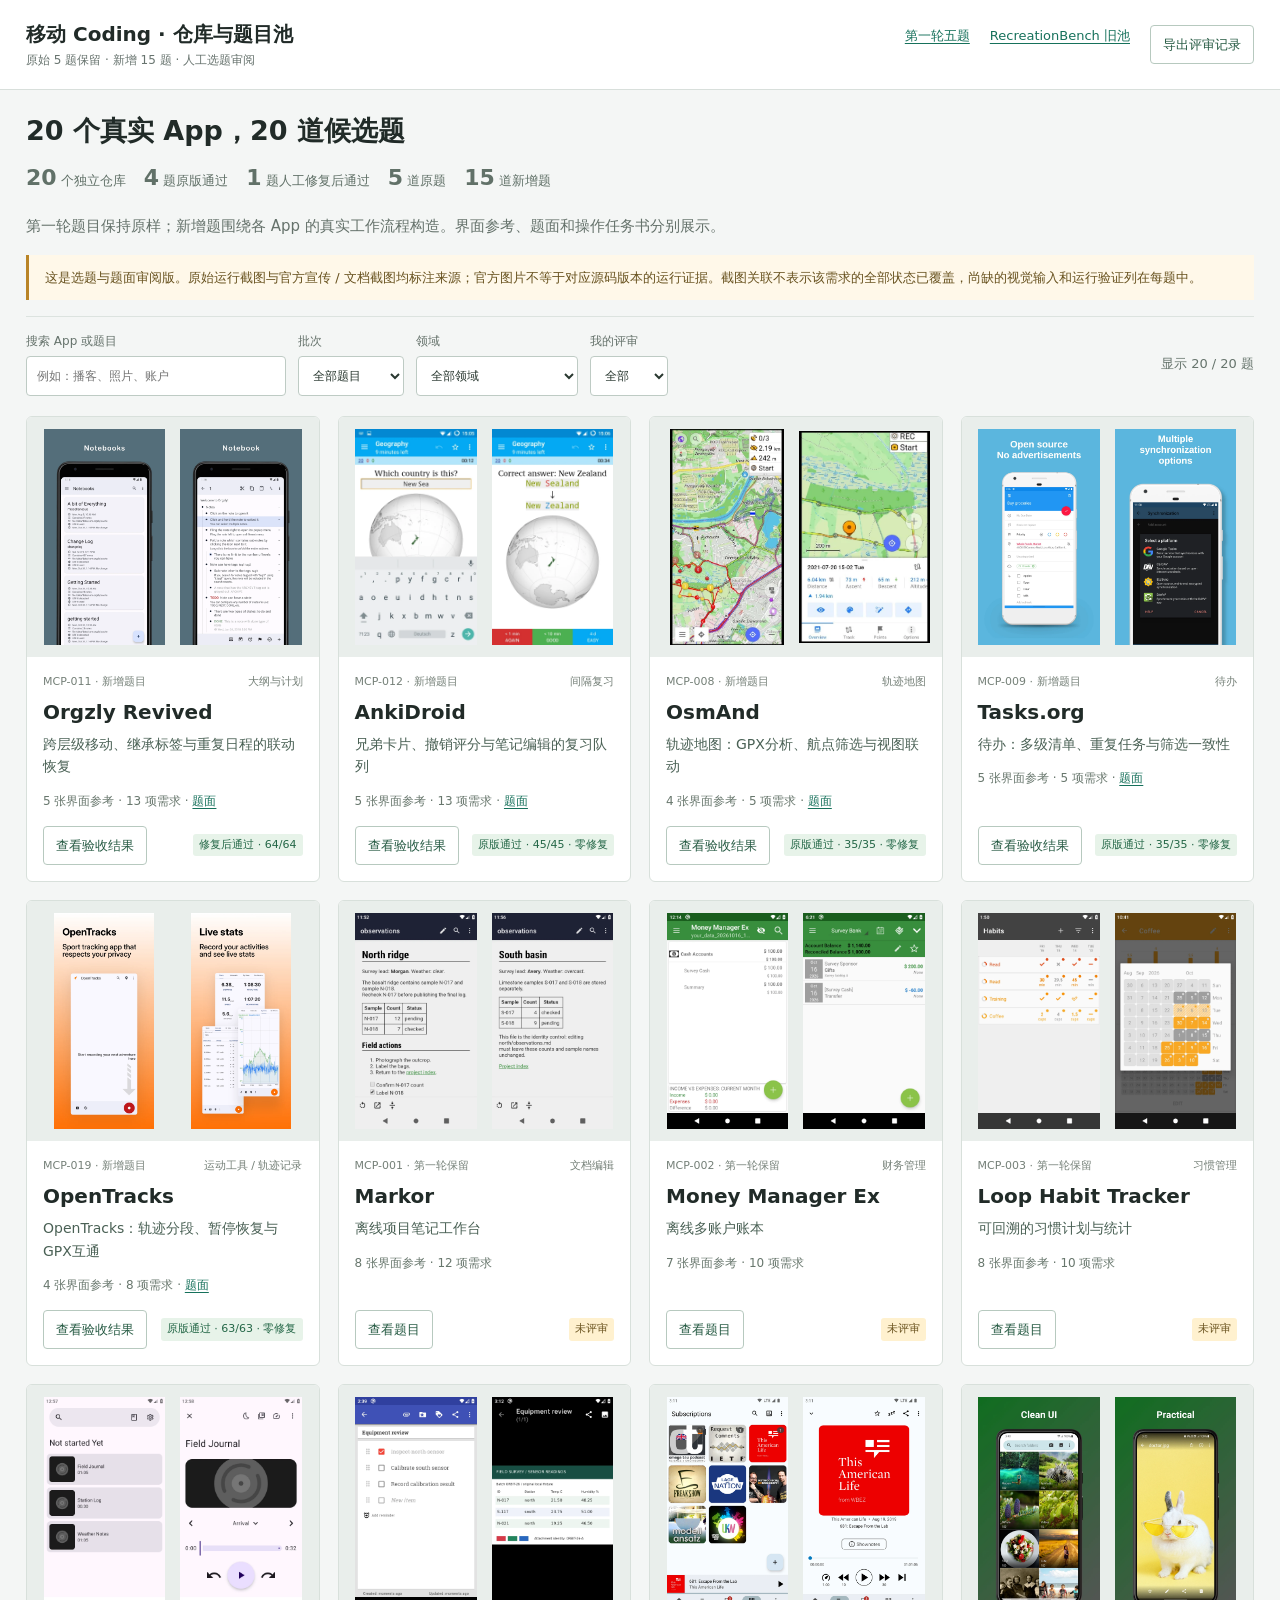
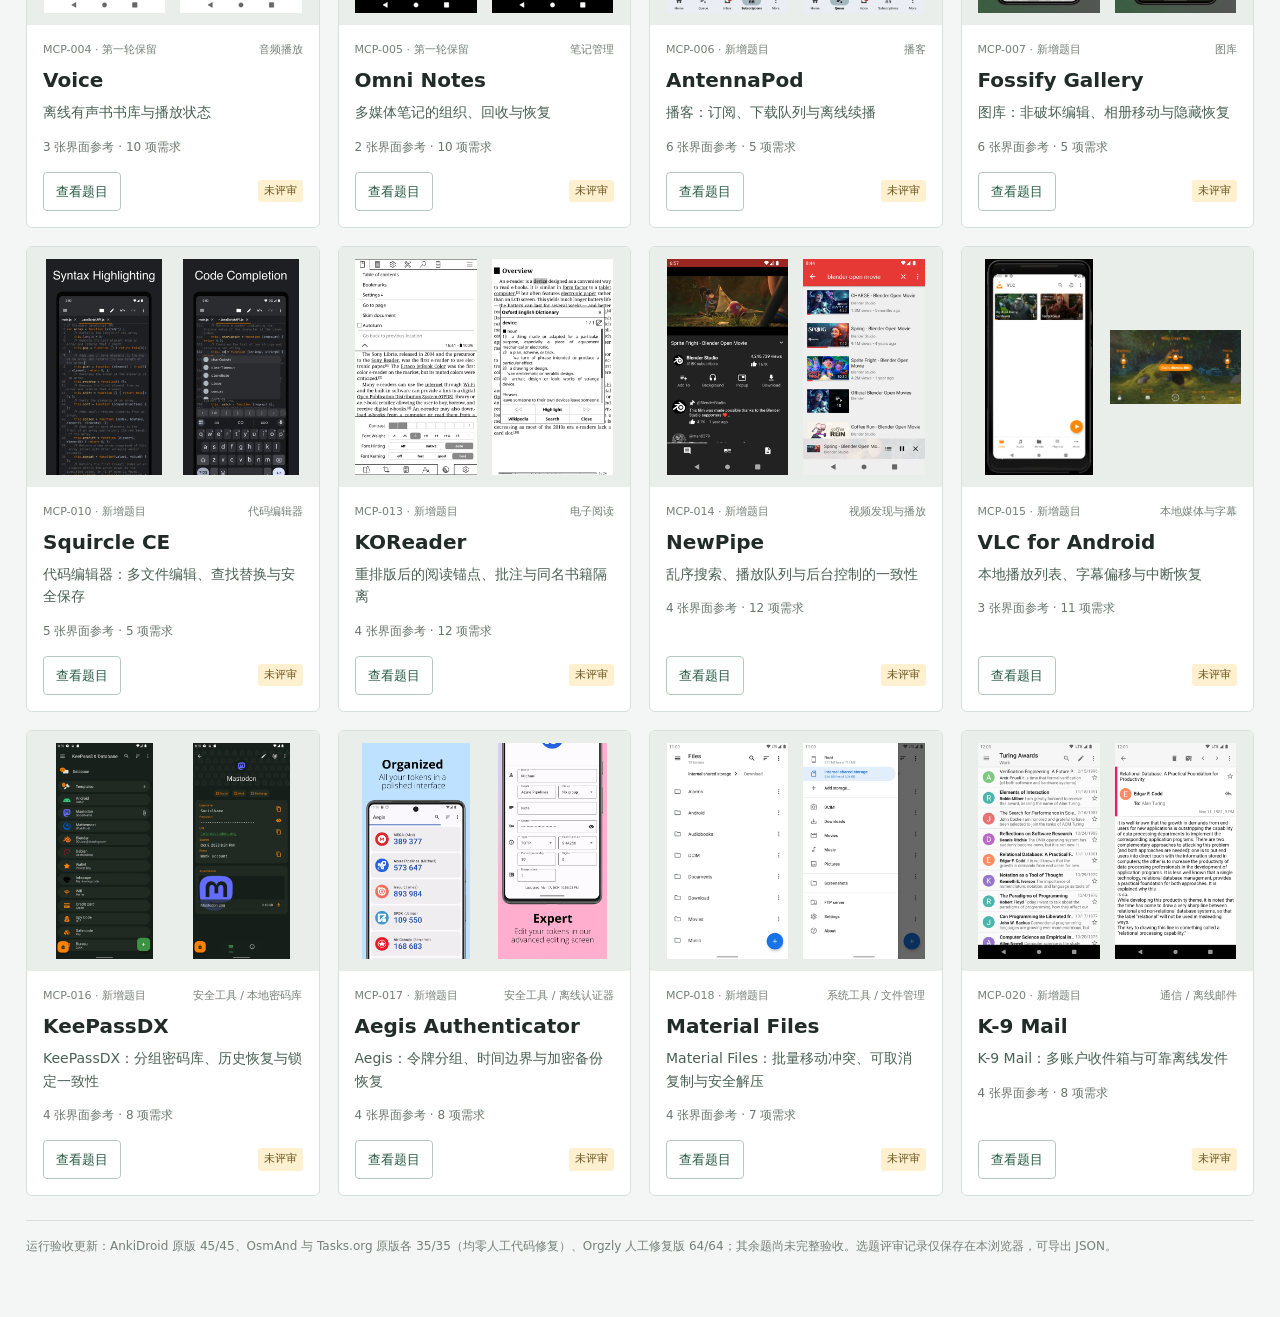
==== commit fd12ac66: "Publish OpenTracks original acceptance with 63 verified checks" ====
--- a/pool-20.html
+++ b/pool-20.html
@@ -29,7 +29,7 @@
 <footer>运行验收更新：AnkiDroid 原版 45/45、OsmAnd 与 Tasks.org 原版各 35/35（均零人工代码修复）、Orgzly 人工修复版 64/64；其余题尚未完整验收。选题评审记录仅保存在本浏览器，可导出 JSON。</footer>
 </main>
 <dialog id="lightbox"><div class="dialog-head"><span id="image-caption"></span><button class="command" id="close-image">关闭</button></div><img id="large-image" alt="App 界面参考"></dialog>
-<script type="application/json" id="task-data">[{"id": "MCP-011", "slug": "orgzly", "title": "跨层级移动、继承标签与重复日程的联动恢复", "app": "Orgzly Revived", "repo": "https://github.com/orgzly-revived/orgzly-android-revived", "commit": "b0913288466bed9d8e9f84cb75b2c3f18ed82a62", "category": "大纲与计划", "summary": "导入真实Org文本，在树形笔记、详情、保存搜索和日程之间维护同一节点；移动子树改变继承标签，完成重复任务后可撤销，最后导出并重启恢复。", "selection_reason": "官方Android截图完整展示Notebooks、Notebook、Note details、Saved searches与Agenda，能据真实页面构造同一实体跨树/查询/日程联动。", "complexity": {"C": {"score": 4, "reason": "移动改变祖先继承标签并联动查询与日程"}, "H": {"score": 3, "reason": "移动撤销和重复完成撤销在同一实体链"}, "A": {"score": 1, "reason": "本地事务期间提交防重，无网络乱序"}, "L": {"score": 3, "reason": "已提交树/日期/历史跨进程恢复"}, "G": {"score": 2, "reason": "长按选择和树形移动"}, "X": {"score": 3, "reason": "文件导入导出与树/查询/日程模块往返"}}, "status": "AUTHORING_REVIEW_NOT_ANDROID_VERIFIED", "requirements": [{"id": "R01", "text": "读取input/mission.org的受限Org子集：标题星号表示层级，TODO/DONE、末尾:tag:、SCHEDULED日期/+1d、PROPERTIES内ID与正文。ID全局唯一，重名标题不能合并。导入非法重复ID时整个导入拒绝。支持受限子集即可，不要求完整Org解析器。", "origin": "synthetic_extension", "screen_ids": ["S01"]}, {"id": "R02", "text": "树列表支持折叠、展开、长按选择后移动到另一父节点与撤销最后移动。移动保留节点ID、正文、局部标签、子节点顺序和日期；禁止移到自身或后代。有效标签是本节点及全部祖先标签集合，移动后立即重算。", "origin": "synthetic_extension", "screen_ids": ["S02"]}, {"id": "R03", "text": "详情页编辑标题、TODO状态、局部标签与计划日期；保存更新原ID不新增，取消不写。树、搜索、日程同时反映编辑结果。状态与标签不是仅颜色，须有可读文本。", "origin": "synthetic_extension", "screen_ids": ["S02", "S03"]}, {"id": "R04", "text": "保存查询Work due：state=TODO AND有效标签含work AND有计划日期且\u003c=2026-01-16；按计划日期再ID升序。任务书固定今日2026-01-15，日程分逾期/今日/未来，DONE不显示。无计划日期父节点不进结果。搜索结果显示面包屑以区分同名条目。", "origin": "synthetic_extension", "screen_ids": ["S04", "S05"]}, {"id": "R05", "text": "battery的+1d为本题简化重复合同：点完成会追加一条完成历史并把计划日加一个日历日，当前状态仍TODO。连续点按一次只提交一次，UI提交期间禁用。提供撤销最近完成，恢复原日期并移除对应历史；不实现原版其他重复语法。", "origin": "synthetic_extension", "screen_ids": ["S03"]}, {"id": "R06", "text": "每次保存/移动/完成/撤销显示成功后均为持久化边界；force-stop后节点身份、层级、查询和重复历史恢复。折叠状态可按ID恢复，未保存详情草稿可丢弃。", "origin": "synthetic_extension", "screen_ids": ["S05"]}, {"id": "R07", "text": "系统导出生成可重新导入的UTF-8 .org，保留ID、层级、局部标签、正文、日期/+1d。导入导出往返后查询结果相同；历史另导出history.json，含node_id/from_date/to_date且无重复完成。", "origin": "synthetic_extension", "screen_ids": []}, {"id": "R08", "text": "提供Notebook、详情、保存搜索、Agenda四个可互返页面；从查询进入详情再返回保持查询上下文。无网络同步、Dropbox或WebDAV要求，参考图的Repositories不纳入交付。", "origin": "synthetic_extension", "screen_ids": ["S01", "S04"]}, {"id": "R09", "text": "保留官方页面中可见的主要能力与信息层级：笔记本列表的名称与同步元信息，仅参考本地笔记本层级。截图只证明页面设计，不证明本题新增边界已实测。", "origin": "reference_documented", "screen_ids": ["S01"]}, {"id": "R10", "text": "保留官方页面中可见的主要能力与信息层级：可折叠大纲、选择工具栏与层级缩进。截图只证明页面设计，不证明本题新增边界已实测。", "origin": "reference_documented", "screen_ids": ["S02"]}, {"id": "R11", "text": "保留官方页面中可见的主要能力与信息层级：状态/标签/计划日期与正文详情。截图只证明页面设计，不证明本题新增边界已实测。", "origin": "reference_documented", "screen_ids": ["S03"]}, {"id": "R12", "text": "保留官方页面中可见的主要能力与信息层级：保存搜索列表与查询名称。截图只证明页面设计，不证明本题新增边界已实测。", "origin": "reference_documented", "screen_ids": ["S04"]}, {"id": "R13", "text": "保留官方页面中可见的主要能力与信息层级：按日期分组的Agenda与来源面包屑。截图只证明页面设计，不证明本题新增边界已实测。", "origin": "reference_documented", "screen_ids": ["S05"]}], "screens": [{"id": "S01", "path": "input/design/official-01.png", "source_url": "https://raw.githubusercontent.com/orgzly-revived/orgzly-android-revived/b0913288466bed9d8e9f84cb75b2c3f18ed82a62/metadata/en-US/images/phoneScreenshots/02-books.png", "source_kind": "official_store_screenshot", "caption": "笔记本列表的名称与同步元信息，仅参考本地笔记本层级", "sha256": "2756575511fbae963bdcbeca2e2cb31000b3973497b8a047d5c6e4e2103ab23e", "requirement_ids": ["R01", "R08", "R09"], "width": 1440, "height": 2560, "url": "pool-v3/orgzly/S01.webp"}, {"id": "S02", "path": "input/design/official-02.png", "source_url": "https://raw.githubusercontent.com/orgzly-revived/orgzly-android-revived/b0913288466bed9d8e9f84cb75b2c3f18ed82a62/metadata/en-US/images/phoneScreenshots/03-book.png", "source_kind": "official_store_screenshot", "caption": "可折叠大纲、选择工具栏与层级缩进", "sha256": "f04922079cc71b74d9133d63937e04b7c8da5641085f7b30b392d410f4c4a1e3", "requirement_ids": ["R02", "R03", "R10"], "width": 1440, "height": 2560, "url": "pool-v3/orgzly/S02.webp"}, {"id": "S03", "path": "input/design/official-03.png", "source_url": "https://raw.githubusercontent.com/orgzly-revived/orgzly-android-revived/b0913288466bed9d8e9f84cb75b2c3f18ed82a62/metadata/en-US/images/phoneScreenshots/04-note.png", "source_kind": "official_store_screenshot", "caption": "状态/标签/计划日期与正文详情", "sha256": "e46f64cf13dc25187278a2d5293ddd1e655e091b7f9a02afa6308be6264d8091", "requirement_ids": ["R03", "R05", "R11"], "width": 1440, "height": 2560, "url": "pool-v3/orgzly/S03.webp"}, {"id": "S04", "path": "input/design/official-04.png", "source_url": "https://raw.githubusercontent.com/orgzly-revived/orgzly-android-revived/b0913288466bed9d8e9f84cb75b2c3f18ed82a62/metadata/en-US/images/phoneScreenshots/05-searches.png", "source_kind": "official_store_screenshot", "caption": "保存搜索列表与查询名称", "sha256": "d7f4db0c8a5b5a6313033a83bdc614c990f071e06c365ace10b5b16cecf45df2", "requirement_ids": ["R04", "R08", "R12"], "width": 1440, "height": 2560, "url": "pool-v3/orgzly/S04.webp"}, {"id": "S05", "path": "input/design/official-05.png", "source_url": "https://raw.githubusercontent.com/orgzly-revived/orgzly-android-revived/b0913288466bed9d8e9f84cb75b2c3f18ed82a62/metadata/en-US/images/phoneScreenshots/06-agenda.png", "source_kind": "official_store_screenshot", "caption": "按日期分组的Agenda与来源面包屑", "sha256": "c2c5b8f2ff24ec7f621f479a96e78b7facdb3f26e454dcbd9dafd2a77ef7df6e", "requirement_ids": ["R04", "R06", "R13"], "width": 1440, "height": 2560, "url": "pool-v3/orgzly/S05.webp"}], "gaps": ["移动撤销和重复历史没有官方逐状态截图，按公开文字边界实现；不声称原版完成语义完全相同。", "尚未Android运行、构建Golden、执行错误实现或模型试跑；候选可评审不等于验收通过。", "官方截图是项目维护者发布的历史页面参考，不是本机截图；固定源码commit不证明截图与该commit同版。", "截图中未呈现的合成边界以公开文字契约为准，视觉未有完整逐状态设计。"], "source_links": [{"label": "官方源码固定版本", "url": "https://github.com/orgzly-revived/orgzly-android-revived/tree/b0913288466bed9d8e9f84cb75b2c3f18ed82a62"}, {"label": "官方截图目录或页面", "url": "https://github.com/orgzly-revived/orgzly-android-revived/tree/b0913288466bed9d8e9f84cb75b2c3f18ed82a62/metadata/en-US/images/phoneScreenshots"}], "knowledge_refs": [{"row": 4, "topic": "复杂列表", "reason": "树列表折叠和移动身份"}, {"row": 56, "topic": "设计模式与响应式编程", "reason": "节点变更传播查询与日程"}, {"row": 60, "topic": "组件生命周期与状态", "reason": "重启与导航上下文"}, {"row": 72, "topic": "文件存储", "reason": "Org导入导出"}], "cohort": "new", "instruction_html": "\u003ch1\u003eMCP-011 跨层级移动、继承标签与重复日程的联动恢复\u003c/h1\u003e\n\u003ch2\u003e目标与来源\u003c/h2\u003e\n\u003cp\u003e导入真实Org文本，在树形笔记、详情、保存搜索和日程之间维护同一节点；移动子树改变继承标签，完成重复任务后可撤销，最后导出并重启恢复。\u003c/p\u003e\n\u003cp\u003e参考真实开源Android应用 Orgzly Revived：https://github.com/orgzly-revived/orgzly-android-revived，固定源码版本 \u003ccode\u003eb0913288466bed9d8e9f84cb75b2c3f18ed82a62\u003c/code\u003e。交付可安装debug APK、完整源码、构建说明和人工自测记录。从空工程实现本题范围即可，不要求完整克隆原App。可以使用成熟开源组件，不以源码规模计分。\u003c/p\u003e\n\u003ch2\u003e视觉参考\u003c/h2\u003e\n\u003cp\u003einput/design中是实际从官方来源下载、解析并人工审视过的Android页面。保留原图，不将图标或自造界面当截图。参考其信息层级、列表密度、操作位置与状态表达；商店宣传外框/文字不属于App UI，不需实现。截图不是本机运行证据，也不保证与固定commit同版；数据、颜色和名称可按本题素材调整。看不到的异常/恢复状态按下列合同实现，不能从截图推断隐藏业务规则。\u003c/p\u003e\n\u003cul\u003e\n\u003cli\u003eS01 \u003ccode\u003einput/design/official-01.png\u003c/code\u003e：笔记本列表的名称与同步元信息，仅参考本地笔记本层级；对应 R01, R08, R09\u003c/li\u003e\n\u003cli\u003eS02 \u003ccode\u003einput/design/official-02.png\u003c/code\u003e：可折叠大纲、选择工具栏与层级缩进；对应 R02, R03, R10\u003c/li\u003e\n\u003cli\u003eS03 \u003ccode\u003einput/design/official-03.png\u003c/code\u003e：状态/标签/计划日期与正文详情；对应 R03, R05, R11\u003c/li\u003e\n\u003cli\u003eS04 \u003ccode\u003einput/design/official-04.png\u003c/code\u003e：保存搜索列表与查询名称；对应 R04, R08, R12\u003c/li\u003e\n\u003cli\u003eS05 \u003ccode\u003einput/design/official-05.png\u003c/code\u003e：按日期分组的Agenda与来源面包屑；对应 R04, R06, R13\u003c/li\u003e\n\u003c/ul\u003e\n\u003ch2\u003e冻结业务契约\u003c/h2\u003e\n\u003cp\u003e标为reference_documented的是官方页面明确展示的真实能力；synthetic_extension冻结测试数据、精确数值和恢复边界，不冒充原版内部协议或完整算法。\u003c/p\u003e\n\u003ch3\u003eR01 (synthetic_extension)\u003c/h3\u003e\n\u003cp\u003e读取input/mission.org的受限Org子集：标题星号表示层级，TODO/DONE、末尾:tag:、SCHEDULED日期/+1d、PROPERTIES内ID与正文。ID全局唯一，重名标题不能合并。导入非法重复ID时整个导入拒绝。支持受限子集即可，不要求完整Org解析器。\u003c/p\u003e\n\u003ch3\u003eR02 (synthetic_extension)\u003c/h3\u003e\n\u003cp\u003e树列表支持折叠、展开、长按选择后移动到另一父节点与撤销最后移动。移动保留节点ID、正文、局部标签、子节点顺序和日期；禁止移到自身或后代。有效标签是本节点及全部祖先标签集合，移动后立即重算。\u003c/p\u003e\n\u003ch3\u003eR03 (synthetic_extension)\u003c/h3\u003e\n\u003cp\u003e详情页编辑标题、TODO状态、局部标签与计划日期；保存更新原ID不新增，取消不写。树、搜索、日程同时反映编辑结果。状态与标签不是仅颜色，须有可读文本。\u003c/p\u003e\n\u003ch3\u003eR04 (synthetic_extension)\u003c/h3\u003e\n\u003cp\u003e保存查询Work due：state=TODO AND有效标签含work AND有计划日期且\u0026lt;=2026-01-16；按计划日期再ID升序。任务书固定今日2026-01-15，日程分逾期/今日/未来，DONE不显示。无计划日期父节点不进结果。搜索结果显示面包屑以区分同名条目。\u003c/p\u003e\n\u003ch3\u003eR05 (synthetic_extension)\u003c/h3\u003e\n\u003cp\u003ebattery的+1d为本题简化重复合同：点完成会追加一条完成历史并把计划日加一个日历日，当前状态仍TODO。连续点按一次只提交一次，UI提交期间禁用。提供撤销最近完成，恢复原日期并移除对应历史；不实现原版其他重复语法。\u003c/p\u003e\n\u003ch3\u003eR06 (synthetic_extension)\u003c/h3\u003e\n\u003cp\u003e每次保存/移动/完成/撤销显示成功后均为持久化边界；force-stop后节点身份、层级、查询和重复历史恢复。折叠状态可按ID恢复，未保存详情草稿可丢弃。\u003c/p\u003e\n\u003ch3\u003eR07 (synthetic_extension)\u003c/h3\u003e\n\u003cp\u003e系统导出生成可重新导入的UTF-8 .org，保留ID、层级、局部标签、正文、日期/+1d。导入导出往返后查询结果相同；历史另导出history.json，含node_id/from_date/to_date且无重复完成。\u003c/p\u003e\n\u003ch3\u003eR08 (synthetic_extension)\u003c/h3\u003e\n\u003cp\u003e提供Notebook、详情、保存搜索、Agenda四个可互返页面；从查询进入详情再返回保持查询上下文。无网络同步、Dropbox或WebDAV要求，参考图的Repositories不纳入交付。\u003c/p\u003e\n\u003ch3\u003eR09 (reference_documented)\u003c/h3\u003e\n\u003cp\u003e保留官方页面中可见的主要能力与信息层级：笔记本列表的名称与同步元信息，仅参考本地笔记本层级。截图只证明页面设计，不证明本题新增边界已实测。\u003c/p\u003e\n\u003ch3\u003eR10 (reference_documented)\u003c/h3\u003e\n\u003cp\u003e保留官方页面中可见的主要能力与信息层级：可折叠大纲、选择工具栏与层级缩进。截图只证明页面设计，不证明本题新增边界已实测。\u003c/p\u003e\n\u003ch3\u003eR11 (reference_documented)\u003c/h3\u003e\n\u003cp\u003e保留官方页面中可见的主要能力与信息层级：状态/标签/计划日期与正文详情。截图只证明页面设计，不证明本题新增边界已实测。\u003c/p\u003e\n\u003ch3\u003eR12 (reference_documented)\u003c/h3\u003e\n\u003cp\u003e保留官方页面中可见的主要能力与信息层级：保存搜索列表与查询名称。截图只证明页面设计，不证明本题新增边界已实测。\u003c/p\u003e\n\u003ch3\u003eR13 (reference_documented)\u003c/h3\u003e\n\u003cp\u003e保留官方页面中可见的主要能力与信息层级：按日期分组的Agenda与来源面包屑。截图只证明页面设计，不证明本题新增边界已实测。\u003c/p\u003e\n\u003ch2\u003e输入与交付边界\u003c/h2\u003e\n\u003cp\u003e输入mission.org是真实UTF-8 Org文本；scenario.json冻结时钟和查询。无需服务端，禁止把不存在的网络端点作为必需条件。实现解析可用成熟Org库，受限语法与原版完整Org语义不同。\u003c/p\u003e\n\u003cp\u003e作答模式固定为从空工程重建限定流程。repo/commit仅为构题侧来源；模型公开输入是Spec、截图和fixture，不提供原版源码或Git历史，不得直接打包或修改原版App作为答案。允许成熟通用组件与领域库。\u003c/p\u003e\n\u003cp\u003e操作控件必须有可访问名称，列表身份/计数/状态有可读语义。横竖屏与1.3字体不能遮挡核心按钮；旋转不得重复提交。禁止要求商业账号或生产数据；不将下载依赖失败或设备限制计为业务难度。导出文件通过系统选择器取得，不依赖候选包名、数据库或内部类名。\u003c/p\u003e\n\u003cp\u003e运行时功能需按任务书验证，不能只展示截图或硬编码终态；视觉评估看页面层次、主要组件和状态反馈，不要求复制商标或第三方版权媒体。所有输入夹具为本题原创或官方截图参考；原App截图中的电影、书籍、卡片内容不属于要求复制的训练素材。\u003c/p\u003e\n\u003cp\u003e当前仅完成题面、输入与静态来源核对。Android运行、参考实现、隐藏评测、模型试做和人工验收仍PENDING，不提供虚假的已通过比例。\u003c/p\u003e\n", "operations_html": "\u003ch1\u003eMCP-011 操作任务书\u003c/h1\u003e\n\u003cp\u003e每条独立轨迹从清数据/导入原始夹具开始，除非明确写同链。固定业务日期/时钟见input，不取设备真实今日。控件定位从新鲜UI树获取，不用截图中的固定像素。\u003c/p\u003e\n\u003ch2\u003eT01 继承标签与移动撤销\u003c/h2\u003e\n\u003cp\u003e初态：导入mission.org，Work due初始battery/sensors两项。\u003c/p\u003e\n\u003cp\u003e动作与中间态：展开Work，长按sensors移到Personal；搜索中sensors消失，仅battery；同名home-sensors不能被误动；撤销移动。\u003c/p\u003e\n\u003cp\u003e终态：sensors回Work，查询恢复两项且正文一致。\u003c/p\u003e\n\u003cp\u003e恢复/重置：退出重启，折叠/层级按保存状态恢复；独立测试清数据重导。\u003c/p\u003e\n\u003cp\u003e视觉证据：S02树、S04结果和S03详情各截图一次，展示ID/面包屑。\u003c/p\u003e\n\u003ch2\u003eT02 重复完成与撤销\u003c/h2\u003e\n\u003cp\u003e初态：固定今日1月15日，battery计划15日。\u003c/p\u003e\n\u003cp\u003e动作与中间态：在Agenda完成battery，日期变16日且仍TODO，历史1条；撤销，回15日历史0；再完成一次。\u003c/p\u003e\n\u003cp\u003e终态：battery16日、历史恰1条、查询仍两项。\u003c/p\u003e\n\u003cp\u003e恢复/重置：force-stop重启后日期与历史不重复。\u003c/p\u003e\n\u003cp\u003e视觉证据：S05完成前/后分组、S03日期与history.json。\u003c/p\u003e\n\u003ch2\u003eT03 跨页编辑和取消\u003c/h2\u003e\n\u003cp\u003e初态：sensors仍在Work。\u003c/p\u003e\n\u003cp\u003e动作与中间态：从Work due进入sensors详情，把局部tag改lab并保存；再编辑标题为Discard但取消。\u003c/p\u003e\n\u003cp\u003e终态：原标题Pack sensors；有效标签work/lab；field已移除；home-sensors不变。\u003c/p\u003e\n\u003cp\u003e恢复/重置：返回保持Work due上下文，再重启检查。\u003c/p\u003e\n\u003cp\u003e视觉证据：S03保存/取消、S02同名节点和S04面包屑。\u003c/p\u003e\n\u003ch2\u003eT04 结构拒绝与文件往返\u003c/h2\u003e\n\u003cp\u003e初态：从原始输入开始。\u003c/p\u003e\n\u003cp\u003e动作与中间态：尝试把Work移到其后代battery，应拒绝且树不变；导出Org并清数据后重新导入。\u003c/p\u003e\n\u003cp\u003e终态：ID集合6个、层级/正文/日期保持；Work due仍battery/sensors。\u003c/p\u003e\n\u003cp\u003e恢复/重置：恢复以导出文件为唯一输入，不能缓存旧数据库。\u003c/p\u003e\n\u003cp\u003e视觉证据：S01导入入口、S02树、导出文本及S05日程。\u003c/p\u003e\n", "provenance_html": "\u003ch1\u003e来源与权利记录\u003c/h1\u003e\n\u003cp\u003eRepo: https://github.com/orgzly-revived/orgzly-android-revived\nCommit: \u003ccode\u003eb0913288466bed9d8e9f84cb75b2c3f18ed82a62\u003c/code\u003e（git浅克隆HEAD固定值；未构建或运行）\u003c/p\u003e\n\u003cp\u003e所有下载均直连，urllib ProxyHandler为空，Git过程移除代理环境变量。每张图片的原URL、SHA256、像素尺寸见acquisition.json。原图保留于input/design；contact-sheet.jpg仅为审视缩略图，不能替代原图。\u003c/p\u003e\n\u003ch2\u003e原始许可证\u003c/h2\u003e\n\u003cp\u003e根许可证路径：LICENSE，副本source-license.txt。开头原文：\u003c/p\u003e\n\u003cpre\u003e\u003ccode class=\"language-text\"\u003e                    GNU GENERAL PUBLIC LICENSE\n                       Version 3, 29 June 2007\n\n Copyright (C) 2007 Free Software Foundation, Inc. \u0026lt;http://fsf.org/\u0026gt;\n Everyone is permitted to copy and distribute verbatim copies\n of this license document, but changing it is not allowed.\n\n                            Preamble\n\n  The GNU General Public License is a free, copyleft license for\nsoftware and other kinds of works.\n\n\u003c/code\u003e\u003c/pre\u003e\n\u003cp\u003e许可证固定来源：https://github.com/orgzly-revived/orgzly-android-revived/blob/b0913288466bed9d8e9f84cb75b2c3f18ed82a62/LICENSE 。根许可证全文随题保存在docs/source-license.txt，不仅保留名称。Orgzly/AnkiDroid/NewPipe为GPLv3文本；KOReader为AGPLv3文本；VLC代码GPLv2文本。官方仓库中的截图按该仓库声明连同来源/作者保留，截图内第三方品牌不宣称由本题拥有。VLC本题选用官方Android文档图，文档页面页脚明确CC-BY-SA4.0，须署名VideoLAN并保持该许可；对应HTML及原图URL随acquisition保存，图片未修改。官网营销图虽也下载供比对，但不选入任务截图清单。题目原创文本、夹具不复制原图中的媒体内容。\u003c/p\u003e\n\u003ch2\u003e可验证与不可验证\u003c/h2\u003e\n\u003cp\u003e已验证：固定源版本、真实图片解码、人工审视Android页面、图-需求双向登记。\n未验证：原App同版截图、全部业务在原版行为、候选应用可解性、模型难度和正式Android验收。\u003c/p\u003e\n", "design_notes_html": "", "archive_url": "pool-v3/orgzly/public-task.zip", "files": [{"path": "instruction.md", "sha256": "1b02c1086f089d81cb4873c03928194d2b81b391d4f46ac463e8c7e2a8d68aec", "bytes": 6682}, {"path": "operation_taskbook.md", "sha256": "512f567909096e649497d330483d04bde975434b5764d414eaf781cbd2108fd8", "bytes": 2015}, {"path": "docs/provenance.md", "sha256": "6b7745fe7d5d79980d76212c48d81cf9add94713458f895f6b859fa2cd933674", "bytes": 1978}, {"path": "input/design/official-01.png", "sha256": "2756575511fbae963bdcbeca2e2cb31000b3973497b8a047d5c6e4e2103ab23e", "bytes": 759776}, {"path": "input/design/official-02.png", "sha256": "f04922079cc71b74d9133d63937e04b7c8da5641085f7b30b392d410f4c4a1e3", "bytes": 856112}, {"path": "input/design/official-03.png", "sha256": "e46f64cf13dc25187278a2d5293ddd1e655e091b7f9a02afa6308be6264d8091", "bytes": 510111}, {"path": "input/design/official-04.png", "sha256": "d7f4db0c8a5b5a6313033a83bdc614c990f071e06c365ace10b5b16cecf45df2", "bytes": 530296}, {"path": "input/design/official-05.png", "sha256": "c2c5b8f2ff24ec7f621f479a96e78b7facdb3f26e454dcbd9dafd2a77ef7df6e", "bytes": 749131}, {"path": "input/design/official-06.png", "sha256": "ac8937e4928b72778ecc703a6d050629d3994b4478ecef9099cd297601332f8d", "bytes": 475344}, {"path": "input/mission.org", "sha256": "cdacc8b0059713cdeb98f53a0b4a3859961c15b9010abffdf5af8f1181f976bc", "bytes": 509}, {"path": "input/scenario.json", "sha256": "4b92654063798672291251225d8e34933f2252f8b168e25c0d34a1637bc74ef3", "bytes": 249}, {"path": "docs/source-license.txt", "sha256": "589ed823e9a84c56feb95ac58e7cf384626b9cbf4fda2a907bc36e103de1bad2", "bytes": 35141}], "reference_coverage": {"mapped": 12, "total": 13, "meaning": "Mapping is a reference association, not proof of visual or runtime acceptance."}, "acceptance_url": "pool-v3/orgzly/acceptance.html", "acceptance_label": "修复后通过 · 64/64"}, {"id": "MCP-012", "slug": "ankidroid", "title": "兄弟卡片、撤销评分与笔记编辑的复习队列", "app": "AnkiDroid", "repo": "https://github.com/ankidroid/Anki-Android", "commit": "e331d34f62b619d36b0e5d53ee04078855dc7e0a", "category": "间隔复习", "summary": "围绕牌组列表、问答翻面、评分按钮、笔记编辑和统计页实现可恢复的复习会话；同一笔记双向卡片共享文本但独立排期，评分撤销恢复队列和统计。", "selection_reason": "官方Android截图有真实问面、答案评分、牌组、统计与编辑页，能够约束卡片状态机而不是仅做列表。", "complexity": {"C": {"score": 4, "reason": "note双向card/临时bury/队列/日志多实体一致性"}, "H": {"score": 4, "reason": "翻面评分、编辑回退、撤销及结束会话分支交织"}, "A": {"score": 1, "reason": "本地事务提交防重，无网络"}, "L": {"score": 3, "reason": "问答面和会话排期跨进程恢复"}, "G": {"score": 1, "reason": "普通点击与文本输入"}, "X": {"score": 3, "reason": "TSV导入与牌组/复习/编辑/统计模块联动"}}, "status": "AUTHORING_REVIEW_NOT_ANDROID_VERIFIED", "requirements": [{"id": "R01", "text": "导入collection.json和TSV更新。note_id与card_id必须独立；每note生成f/r两卡共享内容而排期独立。TSV按note_id更新原note，空白字段保留原值，不创建重复卡，不重置due或review日志。未知ID拒绝整份更新。", "origin": "synthetic_extension", "screen_ids": ["S03", "S07"]}, {"id": "R02", "text": "牌组显示当前可复习数量，条件due\u003c=当前业务时钟、未suspended、未临时bury。按due再card_id升序。业务时钟初值来自fixture，提供测试工具入口推进60秒/1天，禁止用真实系统钟造成不可复现。", "origin": "synthetic_extension", "screen_ids": ["S03"]}, {"id": "R03", "text": "问面只显示当前方向的提示；翻面后显示答案和Again/Good/Easy，未翻面不能评分。反向卡r交换front/back。评分提交一次生成唯一review_id，界面未完成提交前再次点按不得重复记数。", "origin": "synthetic_extension", "screen_ids": ["S01", "S02"]}, {"id": "R04", "text": "本题调度明确不是FSRS/SM2：评分后due=评分时钟+60/86400/345600秒，分别对应Again/Good/Easy，interval_seconds同步。统计按review日志计算各评分次数；同note另一张卡在当前会话临时bury，不改原due。点击结束会话解除全部bury。", "origin": "synthetic_extension", "screen_ids": ["S02", "S06"]}, {"id": "R05", "text": "撤销最近一次评分必须同时删除该review、恢复旧due/interval、恢复被该评分bury的兄弟卡和原当前问面；其他日志不动。只支持最近一次，后续评分替代撤销栈顶。取消编辑不影响排期。", "origin": "synthetic_extension", "screen_ids": ["S02"]}, {"id": "R06", "text": "从复习页进入编辑note并保存后，两方向内容立即更新，当前卡回问面，due和历史不变；回牌组再进入按同一队列规则，不把同标题当ID。", "origin": "synthetic_extension", "screen_ids": ["S07"]}, {"id": "R07", "text": "成功评分/撤销/编辑持久化；force-stop恢复会话当前card_id、问/答面、bury集合及业务时钟，未保存编辑草稿丢弃。旋转不翻面、不评分、不重新抽卡。", "origin": "synthetic_extension", "screen_ids": ["S01"]}, {"id": "R08", "text": "导出UTF-8 JSON，包含notes/cards/reviews/current_card_id/face/clock/buried_ids；reviews含review_id,card_id,rating,at,previous_due,new_due，按at再review_id排序。统计与牌组计数必须能由导出重建。无需AnkiWeb登录、同步或实现.apkg兼容。", "origin": "synthetic_extension", "screen_ids": ["S06"]}, {"id": "R09", "text": "保留官方页面中可见的主要能力与信息层级：问面提示和输入区域，参考问答阶段区分。截图只证明页面设计，不证明本题新增边界已实测。", "origin": "reference_documented", "screen_ids": ["S01"]}, {"id": "R10", "text": "保留官方页面中可见的主要能力与信息层级：答案揭示与Again/Good/Easy评分操作区。截图只证明页面设计，不证明本题新增边界已实测。", "origin": "reference_documented", "screen_ids": ["S02"]}, {"id": "R11", "text": "保留官方页面中可见的主要能力与信息层级：牌组列表与到期卡计数。截图只证明页面设计，不证明本题新增边界已实测。", "origin": "reference_documented", "screen_ids": ["S03"]}, {"id": "R12", "text": "保留官方页面中可见的主要能力与信息层级：复习统计页面的分类与趋势信息。截图只证明页面设计，不证明本题新增边界已实测。", "origin": "reference_documented", "screen_ids": ["S06"]}, {"id": "R13", "text": "保留官方页面中可见的主要能力与信息层级：笔记字段编辑页与保存入口。截图只证明页面设计，不证明本题新增边界已实测。", "origin": "reference_documented", "screen_ids": ["S07"]}], "screens": [{"id": "S01", "path": "input/design/official-01.png", "source_url": "https://raw.githubusercontent.com/ankidroid/Anki-Android/e331d34f62b619d36b0e5d53ee04078855dc7e0a/docs/marketing/screenshots/en-US/phone/01-question_sea.png", "source_kind": "official_store_screenshot", "caption": "问面提示和输入区域，参考问答阶段区分", "sha256": "bbc91d37f33cb322e655194b9294f5f59d78c17cdd0f34e2b60538b9cfe654a4", "requirement_ids": ["R03", "R07", "R09"], "width": 540, "height": 960, "url": "pool-v3/ankidroid/S01.webp"}, {"id": "S02", "path": "input/design/official-02.png", "source_url": "https://raw.githubusercontent.com/ankidroid/Anki-Android/e331d34f62b619d36b0e5d53ee04078855dc7e0a/docs/marketing/screenshots/en-US/phone/02-answer_zealand.png", "source_kind": "official_store_screenshot", "caption": "答案揭示与Again/Good/Easy评分操作区", "sha256": "926d2ba78cc90a63d508a9d80fbc26f1f435508ea94e66a9b2e35a1aba725eee", "requirement_ids": ["R03", "R04", "R05", "R10"], "width": 540, "height": 960, "url": "pool-v3/ankidroid/S02.webp"}, {"id": "S03", "path": "input/design/official-03.png", "source_url": "https://raw.githubusercontent.com/ankidroid/Anki-Android/e331d34f62b619d36b0e5d53ee04078855dc7e0a/docs/marketing/screenshots/en-US/phone/03-deck_list.png", "source_kind": "official_store_screenshot", "caption": "牌组列表与到期卡计数", "sha256": "5050277805d33d48aaab7cdcde17f682b316d2950312abe9ef0201c7bfe0bf80", "requirement_ids": ["R01", "R02", "R11"], "width": 540, "height": 960, "url": "pool-v3/ankidroid/S03.webp"}, {"id": "S06", "path": "input/design/official-06.png", "source_url": "https://raw.githubusercontent.com/ankidroid/Anki-Android/e331d34f62b619d36b0e5d53ee04078855dc7e0a/docs/marketing/screenshots/en-US/phone/06-stats.png", "source_kind": "official_store_screenshot", "caption": "复习统计页面的分类与趋势信息", "sha256": "5edefc17509ecc107995a313d5f2cfbad90bc901ae7d92746575f7e23cfaea46", "requirement_ids": ["R04", "R08", "R12"], "width": 540, "height": 960, "url": "pool-v3/ankidroid/S06.webp"}, {"id": "S07", "path": "input/design/official-07.png", "source_url": "https://raw.githubusercontent.com/ankidroid/Anki-Android/e331d34f62b619d36b0e5d53ee04078855dc7e0a/docs/marketing/screenshots/en-US/phone/07-edit.png", "source_kind": "official_store_screenshot", "caption": "笔记字段编辑页与保存入口", "sha256": "abdb44ce781a53e5321e77a6fa01c5dc2d5ee1870c58a7d0e926e1e121da11b5", "requirement_ids": ["R01", "R06", "R13"], "width": 540, "height": 960, "url": "pool-v3/ankidroid/S07.webp"}], "gaps": ["尚无兄弟卡bury和撤销全过程官方截图；合同给出精确状态，视觉按问答/列表已有布局延伸。", "尚未Android运行、构建Golden、执行错误实现或模型试跑；候选可评审不等于验收通过。", "官方截图是项目维护者发布的历史页面参考，不是本机截图；固定源码commit不证明截图与该commit同版。", "截图中未呈现的合成边界以公开文字契约为准，视觉未有完整逐状态设计。"], "source_links": [{"label": "官方源码固定版本", "url": "https://github.com/ankidroid/Anki-Android/tree/e331d34f62b619d36b0e5d53ee04078855dc7e0a"}, {"label": "官方截图目录或页面", "url": "https://github.com/ankidroid/Anki-Android/tree/e331d34f62b619d36b0e5d53ee04078855dc7e0a/docs/marketing/screenshots/en-US/phone"}], "knowledge_refs": [{"row": 7, "topic": "文本输入与富文本", "reason": "问答内容与笔记编辑"}, {"row": 56, "topic": "设计模式与响应式编程", "reason": "评分/撤销和队列状态机"}, {"row": 60, "topic": "组件生命周期与状态", "reason": "当前卡面和会话恢复"}, {"row": 74, "topic": "数据同步与迁移", "reason": "按稳定ID导入更新"}], "cohort": "new", "instruction_html": "\u003ch1\u003eMCP-012 兄弟卡片、撤销评分与笔记编辑的复习队列\u003c/h1\u003e\n\u003ch2\u003e目标与来源\u003c/h2\u003e\n\u003cp\u003e围绕牌组列表、问答翻面、评分按钮、笔记编辑和统计页实现可恢复的复习会话；同一笔记双向卡片共享文本但独立排期，评分撤销恢复队列和统计。\u003c/p\u003e\n\u003cp\u003e参考真实开源Android应用 AnkiDroid：https://github.com/ankidroid/Anki-Android，固定源码版本 \u003ccode\u003ee331d34f62b619d36b0e5d53ee04078855dc7e0a\u003c/code\u003e。交付可安装debug APK、完整源码、构建说明和人工自测记录。从空工程实现本题范围即可，不要求完整克隆原App。可以使用成熟开源组件，不以源码规模计分。\u003c/p\u003e\n\u003ch2\u003e视觉参考\u003c/h2\u003e\n\u003cp\u003einput/design中是实际从官方来源下载、解析并人工审视过的Android页面。保留原图，不将图标或自造界面当截图。参考其信息层级、列表密度、操作位置与状态表达；商店宣传外框/文字不属于App UI，不需实现。截图不是本机运行证据，也不保证与固定commit同版；数据、颜色和名称可按本题素材调整。看不到的异常/恢复状态按下列合同实现，不能从截图推断隐藏业务规则。\u003c/p\u003e\n\u003cul\u003e\n\u003cli\u003eS01 \u003ccode\u003einput/design/official-01.png\u003c/code\u003e：问面提示和输入区域，参考问答阶段区分；对应 R03, R07, R09\u003c/li\u003e\n\u003cli\u003eS02 \u003ccode\u003einput/design/official-02.png\u003c/code\u003e：答案揭示与Again/Good/Easy评分操作区；对应 R03, R04, R05, R10\u003c/li\u003e\n\u003cli\u003eS03 \u003ccode\u003einput/design/official-03.png\u003c/code\u003e：牌组列表与到期卡计数；对应 R01, R02, R11\u003c/li\u003e\n\u003cli\u003eS06 \u003ccode\u003einput/design/official-06.png\u003c/code\u003e：复习统计页面的分类与趋势信息；对应 R04, R08, R12\u003c/li\u003e\n\u003cli\u003eS07 \u003ccode\u003einput/design/official-07.png\u003c/code\u003e：笔记字段编辑页与保存入口；对应 R01, R06, R13\u003c/li\u003e\n\u003c/ul\u003e\n\u003ch2\u003e冻结业务契约\u003c/h2\u003e\n\u003cp\u003e标为reference_documented的是官方页面明确展示的真实能力；synthetic_extension冻结测试数据、精确数值和恢复边界，不冒充原版内部协议或完整算法。\u003c/p\u003e\n\u003ch3\u003eR01 (synthetic_extension)\u003c/h3\u003e\n\u003cp\u003e导入collection.json和TSV更新。note_id与card_id必须独立；每note生成f/r两卡共享内容而排期独立。TSV按note_id更新原note，空白字段保留原值，不创建重复卡，不重置due或review日志。未知ID拒绝整份更新。\u003c/p\u003e\n\u003ch3\u003eR02 (synthetic_extension)\u003c/h3\u003e\n\u003cp\u003e牌组显示当前可复习数量，条件due\u0026lt;=当前业务时钟、未suspended、未临时bury。按due再card_id升序。业务时钟初值来自fixture，提供测试工具入口推进60秒/1天，禁止用真实系统钟造成不可复现。\u003c/p\u003e\n\u003ch3\u003eR03 (synthetic_extension)\u003c/h3\u003e\n\u003cp\u003e问面只显示当前方向的提示；翻面后显示答案和Again/Good/Easy，未翻面不能评分。反向卡r交换front/back。评分提交一次生成唯一review_id，界面未完成提交前再次点按不得重复记数。\u003c/p\u003e\n\u003ch3\u003eR04 (synthetic_extension)\u003c/h3\u003e\n\u003cp\u003e本题调度明确不是FSRS/SM2：评分后due=评分时钟+60/86400/345600秒，分别对应Again/Good/Easy，interval_seconds同步。统计按review日志计算各评分次数；同note另一张卡在当前会话临时bury，不改原due。点击结束会话解除全部bury。\u003c/p\u003e\n\u003ch3\u003eR05 (synthetic_extension)\u003c/h3\u003e\n\u003cp\u003e撤销最近一次评分必须同时删除该review、恢复旧due/interval、恢复被该评分bury的兄弟卡和原当前问面；其他日志不动。只支持最近一次，后续评分替代撤销栈顶。取消编辑不影响排期。\u003c/p\u003e\n\u003ch3\u003eR06 (synthetic_extension)\u003c/h3\u003e\n\u003cp\u003e从复习页进入编辑note并保存后，两方向内容立即更新，当前卡回问面，due和历史不变；回牌组再进入按同一队列规则，不把同标题当ID。\u003c/p\u003e\n\u003ch3\u003eR07 (synthetic_extension)\u003c/h3\u003e\n\u003cp\u003e成功评分/撤销/编辑持久化；force-stop恢复会话当前card_id、问/答面、bury集合及业务时钟，未保存编辑草稿丢弃。旋转不翻面、不评分、不重新抽卡。\u003c/p\u003e\n\u003ch3\u003eR08 (synthetic_extension)\u003c/h3\u003e\n\u003cp\u003e导出UTF-8 JSON，包含notes/cards/reviews/current_card_id/face/clock/buried_ids；reviews含review_id,card_id,rating,at,previous_due,new_due，按at再review_id排序。统计与牌组计数必须能由导出重建。无需AnkiWeb登录、同步或实现.apkg兼容。\u003c/p\u003e\n\u003ch3\u003eR09 (reference_documented)\u003c/h3\u003e\n\u003cp\u003e保留官方页面中可见的主要能力与信息层级：问面提示和输入区域，参考问答阶段区分。截图只证明页面设计，不证明本题新增边界已实测。\u003c/p\u003e\n\u003ch3\u003eR10 (reference_documented)\u003c/h3\u003e\n\u003cp\u003e保留官方页面中可见的主要能力与信息层级：答案揭示与Again/Good/Easy评分操作区。截图只证明页面设计，不证明本题新增边界已实测。\u003c/p\u003e\n\u003ch3\u003eR11 (reference_documented)\u003c/h3\u003e\n\u003cp\u003e保留官方页面中可见的主要能力与信息层级：牌组列表与到期卡计数。截图只证明页面设计，不证明本题新增边界已实测。\u003c/p\u003e\n\u003ch3\u003eR12 (reference_documented)\u003c/h3\u003e\n\u003cp\u003e保留官方页面中可见的主要能力与信息层级：复习统计页面的分类与趋势信息。截图只证明页面设计，不证明本题新增边界已实测。\u003c/p\u003e\n\u003ch3\u003eR13 (reference_documented)\u003c/h3\u003e\n\u003cp\u003e保留官方页面中可见的主要能力与信息层级：笔记字段编辑页与保存入口。截图只证明页面设计，不证明本题新增边界已实测。\u003c/p\u003e\n\u003ch2\u003e输入与交付边界\u003c/h2\u003e\n\u003cp\u003ecollection.json是本题交换格式，不是Anki原生数据库；updates.tsv真实制表符分隔。rating-contract.json公开调度规则，故意不假称复刻原版FSRS。截图年代较早，仅用页面结构作参考。\u003c/p\u003e\n\u003cp\u003e作答模式固定为从空工程重建限定流程。repo/commit仅为构题侧来源；模型公开输入是Spec、截图和fixture，不提供原版源码或Git历史，不得直接打包或修改原版App作为答案。允许成熟通用组件与领域库。\u003c/p\u003e\n\u003cp\u003e操作控件必须有可访问名称，列表身份/计数/状态有可读语义。横竖屏与1.3字体不能遮挡核心按钮；旋转不得重复提交。禁止要求商业账号或生产数据；不将下载依赖失败或设备限制计为业务难度。导出文件通过系统选择器取得，不依赖候选包名、数据库或内部类名。\u003c/p\u003e\n\u003cp\u003e运行时功能需按任务书验证，不能只展示截图或硬编码终态；视觉评估看页面层次、主要组件和状态反馈，不要求复制商标或第三方版权媒体。所有输入夹具为本题原创或官方截图参考；原App截图中的电影、书籍、卡片内容不属于要求复制的训练素材。\u003c/p\u003e\n\u003cp\u003e当前仅完成题面、输入与静态来源核对。Android运行、参考实现、隐藏评测、模型试做和人工验收仍PENDING，不提供虚假的已通过比例。\u003c/p\u003e\n", "operations_html": "\u003ch1\u003eMCP-012 操作任务书\u003c/h1\u003e\n\u003cp\u003e每条独立轨迹从清数据/导入原始夹具开始，除非明确写同链。固定业务日期/时钟见input，不取设备真实今日。控件定位从新鲜UI树获取，不用截图中的固定像素。\u003c/p\u003e\n\u003ch2\u003eT01 兄弟卡与撤销\u003c/h2\u003e\n\u003cp\u003e初态：Field四卡到期，排序n1-f,n1-r,n2-f,n2-r。\u003c/p\u003e\n\u003cp\u003e动作与中间态：进入n1-f翻面选Good；日志1，n1-f次日到期、n1-r临时bury，下一卡n2-f；立即撤销。\u003c/p\u003e\n\u003cp\u003e终态：日志0；当前n1-f问面；四卡可用，n1-r解除bury。\u003c/p\u003e\n\u003cp\u003e恢复/重置：force-stop再进，问面和全部due恢复；清数据可重新导fixture。\u003c/p\u003e\n\u003cp\u003e视觉证据：S01问面、S02翻面评分与S03计数，附导出日志前后。\u003c/p\u003e\n\u003ch2\u003eT02 编辑共享文本不改排期\u003c/h2\u003e\n\u003cp\u003e初态：先为n1-f评分Good，当前n2-f。\u003c/p\u003e\n\u003cp\u003e动作与中间态：从当前卡编辑n2答案为山脊；山梁，保存后回问面；查看反向n2-r；再导updates.tsv。\u003c/p\u003e\n\u003cp\u003e终态：两方向共用新文本但cards仍6、n1-f due仍+86400。\u003c/p\u003e\n\u003cp\u003e恢复/重置：取消下一次编辑，旧保存值仍在；重启后不重置排期。\u003c/p\u003e\n\u003cp\u003e视觉证据：S07双字段、S01反向提示、S03牌组计数。\u003c/p\u003e\n\u003ch2\u003eT03 重复提交与时钟边界\u003c/h2\u003e\n\u003cp\u003e初态：原始导入，n1-f翻面。\u003c/p\u003e\n\u003cp\u003e动作与中间态：快速两次Good，最多1条review；结束会话解除bury；推进1天，n1-f重新到期。\u003c/p\u003e\n\u003cp\u003e终态：Good计数1，due等于1768557600，n1-r排期未改。\u003c/p\u003e\n\u003cp\u003e恢复/重置：重新导出/导入测试副本核对排期，不连接生产同步。\u003c/p\u003e\n\u003cp\u003e视觉证据：S02提交状态、S06统计和导出review_id。\u003c/p\u003e\n\u003ch2\u003eT04 答面进程恢复\u003c/h2\u003e\n\u003cp\u003e初态：原始导入n1-f已翻面但未评分。\u003c/p\u003e\n\u003cp\u003e动作与中间态：旋转，再force-stop重启；仍同一答面；选Again后结束会话，推进60秒。\u003c/p\u003e\n\u003cp\u003e终态：只有一条Again日志，n1-f重新可用；不是新抽卡。\u003c/p\u003e\n\u003cp\u003e恢复/重置：清数据重新导入回到问面与零日志。\u003c/p\u003e\n\u003cp\u003e视觉证据：S02恢复答面、S06统计、两次导出clock/card_id。\u003c/p\u003e\n", "provenance_html": "\u003ch1\u003e来源与权利记录\u003c/h1\u003e\n\u003cp\u003eRepo: https://github.com/ankidroid/Anki-Android\nCommit: \u003ccode\u003ee331d34f62b619d36b0e5d53ee04078855dc7e0a\u003c/code\u003e（git浅克隆HEAD固定值；未构建或运行）\u003c/p\u003e\n\u003cp\u003e所有下载均直连，urllib ProxyHandler为空，Git过程移除代理环境变量。每张图片的原URL、SHA256、像素尺寸见acquisition.json。原图保留于input/design；contact-sheet.jpg仅为审视缩略图，不能替代原图。\u003c/p\u003e\n\u003ch2\u003e原始许可证\u003c/h2\u003e\n\u003cp\u003e根许可证路径：COPYING，副本source-license.txt。开头原文：\u003c/p\u003e\n\u003cpre\u003e\u003ccode class=\"language-text\"\u003e\n\t\t    GNU GENERAL PUBLIC LICENSE\n\t\t       Version 3, 29 June 2007\n\n Copyright (C) 2007 Free Software Foundation, Inc. \u0026lt;http://fsf.org/\u0026gt;\n Everyone is permitted to copy and distribute verbatim copies\n of this license document, but changing it is not allowed.\n\n\t\t\t    Preamble\n\n  The GNU General Public License is a free, copyleft license for\nsoftware and other kinds of works.\n\u003c/code\u003e\u003c/pre\u003e\n\u003cp\u003e许可证固定来源：https://github.com/ankidroid/Anki-Android/blob/e331d34f62b619d36b0e5d53ee04078855dc7e0a/COPYING 。根许可证全文随题保存在docs/source-license.txt，不仅保留名称。Orgzly/AnkiDroid/NewPipe为GPLv3文本；KOReader为AGPLv3文本；VLC代码GPLv2文本。官方仓库中的截图按该仓库声明连同来源/作者保留，截图内第三方品牌不宣称由本题拥有。VLC本题选用官方Android文档图，文档页面页脚明确CC-BY-SA4.0，须署名VideoLAN并保持该许可；对应HTML及原图URL随acquisition保存，图片未修改。官网营销图虽也下载供比对，但不选入任务截图清单。题目原创文本、夹具不复制原图中的媒体内容。\u003c/p\u003e\n\u003ch2\u003e可验证与不可验证\u003c/h2\u003e\n\u003cp\u003e已验证：固定源版本、真实图片解码、人工审视Android页面、图-需求双向登记。\n未验证：原App同版截图、全部业务在原版行为、候选应用可解性、模型难度和正式Android验收。\u003c/p\u003e\n", "design_notes_html": "", "archive_url": "pool-v3/ankidroid/public-task.zip", "files": [{"path": "instruction.md", "sha256": "b90b661377a41a86aa330ff62968a2d6bbf5d9d9273e9438bf3b92ebca2822a3", "bytes": 6491}, {"path": "operation_taskbook.md", "sha256": "026341903aca4389b8c9fdbede1160702b68008bc71f196982b1d339e32d4b57", "bytes": 1965}, {"path": "docs/provenance.md", "sha256": "f130899a209434b72a19c56ef98e26521bb9808fa1f33310d575481802558bbd", "bytes": 1899}, {"path": "input/collection.json", "sha256": "4b25de066a1cbe174bcea13074336c1fe79a7ed1bf5c4e6108ce4c62b8d35b3a", "bytes": 1453}, {"path": "input/design/official-01.png", "sha256": "bbc91d37f33cb322e655194b9294f5f59d78c17cdd0f34e2b60538b9cfe654a4", "bytes": 97540}, {"path": "input/design/official-02.png", "sha256": "926d2ba78cc90a63d508a9d80fbc26f1f435508ea94e66a9b2e35a1aba725eee", "bytes": 111106}, {"path": "input/design/official-03.png", "sha256": "5050277805d33d48aaab7cdcde17f682b316d2950312abe9ef0201c7bfe0bf80", "bytes": 42363}, {"path": "input/design/official-04.png", "sha256": "4bd056cc3971ed2ec7629d58e93e6f9d02c400465a9143f96cae4bc88dd910fd", "bytes": 305300}, {"path": "input/design/official-05.png", "sha256": "a43685223dc7dfa893318ea8a9c90ca0fdb7eca2bf9379f0a0748e171ca1dc41", "bytes": 49626}, {"path": "input/design/official-06.png", "sha256": "5edefc17509ecc107995a313d5f2cfbad90bc901ae7d92746575f7e23cfaea46", "bytes": 63646}, {"path": "input/design/official-07.png", "sha256": "abdb44ce781a53e5321e77a6fa01c5dc2d5ee1870c58a7d0e926e1e121da11b5", "bytes": 57924}, {"path": "input/rating-contract.json", "sha256": "7f776f87a7fb42f5a15c718a53db5777f70a678dee5de5d709316f7a25da0bbb", "bytes": 133}, {"path": "input/updates.tsv", "sha256": "5592a43cfbdd620dc8bd289fbff9fedc4eb108951bc8ffc224dabd7e8441f743", "bytes": 78}, {"path": "docs/source-license.txt", "sha256": "fc82ca8b6fdb18d4e3e85cfd8ab58d1bcd3f1b29abe782895abd91d64763f8e7", "bytes": 35068}], "reference_coverage": {"mapped": 13, "total": 13, "meaning": "Mapping is a reference association, not proof of visual or runtime acceptance."}, "acceptance_url": "pool-v3/ankidroid/acceptance.html", "acceptance_label": "原版通过 · 45/45 · 零修复"}, {"id": "MCP-008", "slug": "osmand", "title": "轨迹地图：GPX分析、航点筛选与视图联动", "app": "OsmAnd", "repo": "https://github.com/osmandapp/OsmAnd", "commit": "3f6dd037bd0a2ae3569f4c4d5f10221049bd9b26", "category": "轨迹地图", "summary": "导入一次徒步的GPX，查看轨迹与海拔变化，在地图和航点分组之间切换，并编辑补给点后保存与恢复。", "selection_reason": "围绕真实应用的连续用户工作流选题，难度来自同一数据对象跨页面状态一致性与失败恢复。", "complexity": {"C": {"score": 3, "reason": "图表选点、地图、分组与文件共享状态"}, "H": {"score": 3, "reason": "导入分析编辑再导出验证"}, "A": {"score": 2, "reason": "解析与渲染忙碌状态"}, "L": {"score": 3, "reason": "文件授权与恢复"}, "G": {"score": 3, "reason": "地图缩放平移和图表点选"}, "X": {"score": 3, "reason": "GPX/地图/图表/系统文件选择器"}}, "status": "AUTHORING_REVIEW_NOT_ANDROID_VERIFIED", "requirements": [{"id": "R1", "text": "从系统文件选择器导入GPX，地图展示轨迹与3个航点；概览展示文件名、距离、海拔范围，禁止只显示静态截图。", "origin": "reference_documented", "screen_ids": ["S01", "S02"]}, {"id": "R2", "text": "海拔图沿轨迹距离排列；选择图中采样点时地图定位该坐标，切换回概览后保持选点。", "origin": "synthetic_extension", "screen_ids": ["S04", "S02"]}, {"id": "R3", "text": "航点按补给/观景分组筛选，列表与地图同时变化；切换全部恢复3点；编辑补给点名称与描述，返回地图仍显示新名称。", "origin": "synthetic_extension", "screen_ids": ["S03"]}, {"id": "R4", "text": "导出GPX后再次导入，坐标、海拔、航点名称描述保持；坏XML导入失败，已有轨迹和选点保持不变。", "origin": "synthetic_extension", "screen_ids": ["S02", "S03"]}, {"id": "R5", "text": "地图支持平移缩放，重新居中能够显示完整轨迹；离线底图由本地OSM数据渲染，不接入真实定位、路由或在线瓦片。", "origin": "synthetic_extension", "screen_ids": ["S01"]}], "screens": [{"id": "S01", "path": "input/design/01.png", "source_url": "https://raw.githubusercontent.com/osmandapp/web/main/main/static/img/personal/tracks/track_on_map_android.png", "source_kind": "official_documentation_screenshot", "sha256": "9ca44008ec81d198975082daf0828700917b3826650ba85c0010a2f07572acf9", "dimensions": {"width": 335, "height": 635}, "caption": "Android轨迹地图总览；官方Android参考截图", "requirement_ids": ["R1", "R5"], "width": 335, "height": 635, "url": "pool-v3/osmand/S01.webp"}, {"id": "S02", "path": "input/design/02.png", "source_url": "https://raw.githubusercontent.com/osmandapp/web/main/main/static/img/personal/tracks/track_menu_overview_android.png", "source_kind": "official_documentation_screenshot", "sha256": "597e58e962db40207331246f731102abcaea17d8c1cc927cd40a9230686e6e43", "dimensions": {"width": 335, "height": 543}, "caption": "Android轨迹概览与底部选项卡；官方Android参考截图", "requirement_ids": ["R1", "R2", "R4"], "width": 335, "height": 543, "url": "pool-v3/osmand/S02.webp"}, {"id": "S03", "path": "input/design/03.png", "source_url": "https://raw.githubusercontent.com/osmandapp/web/main/main/static/img/personal/tracks/track_menu_points_android.png", "source_kind": "official_documentation_screenshot", "sha256": "ba8b458ccafedce8d3bf7f45b380b55c6755eca154f1446a154d1753826b31e1", "dimensions": {"width": 335, "height": 566}, "caption": "Android航点分组与地图；官方Android参考截图", "requirement_ids": ["R3", "R4"], "width": 335, "height": 566, "url": "pool-v3/osmand/S03.webp"}, {"id": "S04", "path": "input/design/04.png", "source_url": "https://raw.githubusercontent.com/osmandapp/web/main/main/static/img/personal/tracks/track_graph_altitude_android.png", "source_kind": "official_documentation_screenshot", "sha256": "ca3e48ce926a77151481fefc3d93ad2390ff14c06975e9132818ad295000a498", "dimensions": {"width": 336, "height": 406}, "caption": "Android海拔统计图，文档为局部截图；官方Android参考截图", "requirement_ids": ["R2"], "width": 336, "height": 406, "url": "pool-v3/osmand/S04.webp"}], "gaps": ["尚未构建或运行Android应用；操作轨迹是交付验收方案，不是已执行记录。", "截图未逐一绑定源代码commit；不能据此声称完整设计稿或像素级精确复刻。", "synthetic_extension是本题新增约束，不声称原应用已支持该语义。"], "source_links": [{"label": "官方源代码", "url": "https://github.com/osmandapp/OsmAnd"}, {"label": "截图来源元数据", "url": "docs/screens.json"}], "knowledge_refs": [{"row": 75, "topic": "定位与地图", "reason": "坐标与显示联动"}, {"row": 11, "topic": "复杂图形绘制", "reason": "海拔图点选"}, {"row": 72, "topic": "文件存储", "reason": "GPX读写和异常"}], "cohort": "new", "instruction_html": "\u003ch1\u003e轨迹地图：GPX分析、航点筛选与视图联动\u003c/h1\u003e\n\u003ch2\u003e用户目标\u003c/h2\u003e\n\u003cp\u003e导入一次徒步的GPX，查看轨迹与海拔变化，在地图和航点分组之间切换，并编辑补给点后保存与恢复。\u003c/p\u003e\n\u003cp\u003e在Android端实现以下可交互工作流。参考应用是设计与功能来源，不要求复刻全部应用。\u003c/p\u003e\n\u003ch2\u003e输入与初始状态\u003c/h2\u003e\n\u003cp\u003einput/walk.gpx包含6个带时间和海拔的轨迹采样、3个分组航点；input/local-map.osm仅包含同一区域的6个节点与一条名为Fixture Walk的合成步行道路（highway=footway），不含公园、多边形或周边道路，不是实际地理权威数据。允许在中性底色上渲染此本地道路、轨迹与航点，不要求复刻参考图的真实街区底图。input/broken.gpx故意截断。可使用成熟GPX/XML解析器与地图渲染库；输入全部本地，不需外部地图下载。\u003c/p\u003e\n\u003ch2\u003e需求\u003c/h2\u003e\n\u003ch3\u003eR1\u003c/h3\u003e\n\u003cp\u003e从系统文件选择器导入GPX，地图展示轨迹与3个航点；概览展示文件名、距离、海拔范围，禁止只显示静态截图。\u003c/p\u003e\n\u003cp\u003e来源：reference_documented；对应图：S01, S02。\u003c/p\u003e\n\u003ch3\u003eR2\u003c/h3\u003e\n\u003cp\u003e海拔图沿轨迹距离排列；选择图中采样点时地图定位该坐标，切换回概览后保持选点。\u003c/p\u003e\n\u003cp\u003e来源：synthetic_extension；对应图：S04, S02。\u003c/p\u003e\n\u003ch3\u003eR3\u003c/h3\u003e\n\u003cp\u003e航点按补给/观景分组筛选，列表与地图同时变化；切换全部恢复3点；编辑补给点名称与描述，返回地图仍显示新名称。\u003c/p\u003e\n\u003cp\u003e来源：synthetic_extension；对应图：S03。\u003c/p\u003e\n\u003ch3\u003eR4\u003c/h3\u003e\n\u003cp\u003e导出GPX后再次导入，坐标、海拔、航点名称描述保持；坏XML导入失败，已有轨迹和选点保持不变。\u003c/p\u003e\n\u003cp\u003e来源：synthetic_extension；对应图：S02, S03。\u003c/p\u003e\n\u003ch3\u003eR5\u003c/h3\u003e\n\u003cp\u003e地图支持平移缩放，重新居中能够显示完整轨迹；离线底图由本地OSM数据渲染，不接入真实定位、路由或在线瓦片。\u003c/p\u003e\n\u003cp\u003e来源：synthetic_extension；对应图：S01。\u003c/p\u003e\n\u003ch2\u003e交付要求\u003c/h2\u003e\n\u003cp\u003e提交可构建Android源代码、构建说明、APK、输入导入说明；逐条执行operation_taskbook.md并记录截图/录屏、实际结果与失败原因。界面中不得放验收答案或把输入预编码成固定结果。参考图中的宣传外框不属于应用UI。不得把题包文档检查当Android执行验证。\u003c/p\u003e\n\u003ch2\u003e边界\u003c/h2\u003e\n\u003cul\u003e\n\u003cli\u003e尚未构建或运行Android应用；操作轨迹是交付验收方案，不是已执行记录。\u003c/li\u003e\n\u003cli\u003e截图未逐一绑定源代码commit；不能据此声称完整设计稿或像素级精确复刻。\u003c/li\u003e\n\u003cli\u003esynthetic_extension是本题新增约束，不声称原应用已支持该语义。\u003c/li\u003e\n\u003c/ul\u003e\n\u003ch2\u003e实现模式\u003c/h2\u003e\n\u003cp\u003e从空工程重建上述限定完整流程。执行模型只获得题面、参考图片和fixture；作者溯源仓库与commit不提供给执行模型，禁止直接修改原App并打包。可使用成熟的通用解析、渲染和媒体库。\u003c/p\u003e\n", "operations_html": "\u003ch1\u003eOsmAnd 操作任务书\u003c/h1\u003e\n\u003cp\u003e以下均为待执行轨迹。开始前清空应用测试数据并按instruction.md导入fixture。每条轨迹须记录设备API、APK SHA256、输入SHA256、动作及截图时间戳。\u003c/p\u003e\n\u003ch2\u003eT01 导入与概览\u003c/h2\u003e\n\u003cp\u003e初始状态：尚未导入轨迹；本地底图可用。\u003c/p\u003e\n\u003cp\u003e操作：打开walk.gpx，查看地图和概览。\u003c/p\u003e\n\u003cp\u003e中间状态：一条6采样点轨迹、3个命名航点。\u003c/p\u003e\n\u003cp\u003e最终状态：海拔范围12至31米，地图边界包含所有点。\u003c/p\u003e\n\u003cp\u003e恢复/异常：取消文件选择器保持空态，不出现伪轨迹。\u003c/p\u003e\n\u003cp\u003e视觉依据：S01地图、S02概览；本题数据与原图位置不同。\u003c/p\u003e\n\u003cp\u003e待采集证据：操作前、关键中间态、最终态截图；非视觉语义补导出文件/数据摘要。不能用官方截图冒充实测。\u003c/p\u003e\n\u003ch2\u003eT02 图表定位\u003c/h2\u003e\n\u003cp\u003e初始状态：walk已导入。\u003c/p\u003e\n\u003cp\u003e操作：打开海拔图，选最高31米点，切换概览再返回。\u003c/p\u003e\n\u003cp\u003e中间状态：地图标记31.2314,121.4768。\u003c/p\u003e\n\u003cp\u003e最终状态：图表和地图选点一致，选点未丢。\u003c/p\u003e\n\u003cp\u003e恢复/异常：点击图表空白不跳到无效坐标。\u003c/p\u003e\n\u003cp\u003e视觉依据：S04海拔图；选点联动细节是本题新增。\u003c/p\u003e\n\u003cp\u003e待采集证据：操作前、关键中间态、最终态截图；非视觉语义补导出文件/数据摘要。不能用官方截图冒充实测。\u003c/p\u003e\n\u003ch2\u003eT03 航点分组与编辑\u003c/h2\u003e\n\u003cp\u003e初始状态：全部3个航点可见。\u003c/p\u003e\n\u003cp\u003e操作：筛选补给，打开饮水处，改名为饮水处已确认并填营业至18点；返回全部。\u003c/p\u003e\n\u003cp\u003e中间状态：补给组2点、观景组1点；编辑只改目标。\u003c/p\u003e\n\u003cp\u003e最终状态：全部3点，新名称和描述一致。\u003c/p\u003e\n\u003cp\u003e恢复/异常：编辑后取消不写回；旋转设备后已保存数据不丢。\u003c/p\u003e\n\u003cp\u003e视觉依据：S03航点页；编辑保存状态待补图。\u003c/p\u003e\n\u003cp\u003e待采集证据：操作前、关键中间态、最终态截图；非视觉语义补导出文件/数据摘要。不能用官方截图冒充实测。\u003c/p\u003e\n\u003ch2\u003eT04 导出与坏文件\u003c/h2\u003e\n\u003cp\u003e初始状态：已完成航点编辑。\u003c/p\u003e\n\u003cp\u003e操作：导出walk-edited.gpx；新会话导入；再尝试broken.gpx。\u003c/p\u003e\n\u003cp\u003e中间状态：正确文件恢复6个轨迹点、3航点与新文本。\u003c/p\u003e\n\u003cp\u003e最终状态：坏文件报错且当前轨迹不被清空。\u003c/p\u003e\n\u003cp\u003e恢复/异常：重新选择正确文件可成功，重复导入需明确替换或另存而不默默叠加。\u003c/p\u003e\n\u003cp\u003e视觉依据：S02概览、S03航点；SAF/坏XML提示待补图。\u003c/p\u003e\n\u003cp\u003e待采集证据：操作前、关键中间态、最终态截图；非视觉语义补导出文件/数据摘要。不能用官方截图冒充实测。\u003c/p\u003e\n", "provenance_html": "\u003ch1\u003e来源与证据边界\u003c/h1\u003e\n\u003cp\u003e源仓库：https://github.com/osmandapp/OsmAnd\u003c/p\u003e\n\u003cp\u003e源代码固定提交：3f6dd037bd0a2ae3569f4c4d5f10221049bd9b26\u003c/p\u003e\n\u003cp\u003e截图来自官方仓库/官网；原始URL和SHA256见task.json。已解码并人工查看。商店宣传图含手机截图，不等于精确版本的完整UI设计稿。代码许可证副本见upstream-license.txt；该许可证不自动等于截图内第三方媒体的再分发许可，公开发布需核查图片权利。\u003c/p\u003e\n\u003cp\u003e本题不是已经验证的Harbor或Golden样本。新增fixture及失败恢复约束在需求origin中区分。\u003c/p\u003e\n\u003ch2\u003e许可证证据\u003c/h2\u003e\n\u003cp\u003e截图所在仓库：osmandapp/web，Apache-2.0；截图中地图署名保留。仓库许可证原文保存在upstream-license.txt；应用代码固定提交的许可证另存upstream-code-license.txt。上述仓库许可是本次引用依据，保留原截图与署名；不声称取得截图内第三方品牌或媒体的额外授权。\u003c/p\u003e\n", "design_notes_html": "", "archive_url": "pool-v3/osmand/public-task.zip", "files": [{"path": "instruction.md", "sha256": "28fb0ef7430bbc9ec3e79c98890a50111a8b5e60495c493106f4ae0324422161", "bytes": 2817}, {"path": "operation_taskbook.md", "sha256": "ca4874c6848bf51def18ed4d672b814bd0d66d75567590241ae644f8aaf6e80c", "bytes": 2511}, {"path": "docs/provenance.md", "sha256": "b684ccf3999da969c880bb86da99136622ee247ce7041fb68aeca87a151c00f2", "bytes": 941}, {"path": "input/broken.gpx", "sha256": "cecba0a84cd6fa80f17224aec72b5a57ecc873aaf1bd8ac0c9cf6a22c199365a", "bytes": 36}, {"path": "input/design/01.png", "sha256": "9ca44008ec81d198975082daf0828700917b3826650ba85c0010a2f07572acf9", "bytes": 490726}, {"path": "input/design/02.png", "sha256": "597e58e962db40207331246f731102abcaea17d8c1cc927cd40a9230686e6e43", "bytes": 206372}, {"path": "input/design/03.png", "sha256": "ba8b458ccafedce8d3bf7f45b380b55c6755eca154f1446a154d1753826b31e1", "bytes": 252124}, {"path": "input/design/04.png", "sha256": "ca3e48ce926a77151481fefc3d93ad2390ff14c06975e9132818ad295000a498", "bytes": 45183}, {"path": "input/local-map.osm", "sha256": "87ec574115883542455b584aea1e7d1a504628b8921f189c390dad3b5287af0b", "bytes": 525}, {"path": "input/walk.gpx", "sha256": "66b9f5b15d5e71d1966b775a46dbc52b01577c0fa9fb0e6502d412dedfebff5e", "bytes": 953}, {"path": "docs/upstream-code-license.txt", "sha256": "ec0fc88ddc80e1a7c596fc05c667328f4f13e1aa7c85d5df20db381b34521e1b", "bytes": 18317}, {"path": "docs/upstream-license.txt", "sha256": "c71d239df91726fc519c6eb72d318ec65820627232b2f796219e87dcf35d0ab4", "bytes": 11357}], "reference_coverage": {"mapped": 5, "total": 5, "meaning": "Mapping is a reference association, not proof of visual or runtime acceptance."}, "acceptance_url": "pool-v3/osmand/acceptance.html", "acceptance_label": "原版通过 · 35/35 · 零修复"}, {"id": "MCP-009", "slug": "tasks-org", "title": "待办：多级清单、重复任务与筛选一致性", "app": "Tasks.org", "repo": "https://github.com/tasks/tasks", "commit": "4af8bb5dfe931ad073c5e8ca659cad8c35aee5fd", "category": "待办", "summary": "准备一场社区活动，在同一清单里拆分采购子任务、安排重复检查，并在搜索/标签过滤与重启之间保持准确状态。", "selection_reason": "围绕真实应用的连续用户工作流选题，难度来自同一数据对象跨页面状态一致性与失败恢复。", "complexity": {"C": {"score": 3, "reason": "层级完成、标签过滤、重复实例共享状态"}, "H": {"score": 3, "reason": "编辑-筛选-完成-撤销链"}, "A": {"score": 1, "reason": "主要本地事务，不要求网络并发"}, "L": {"score": 3, "reason": "草稿、实例与持久化分离"}, "G": {"score": 1, "reason": "常规点击与文本输入"}, "X": {"score": 3, "reason": "清单/编辑/筛选/主题跨页面"}}, "status": "AUTHORING_REVIEW_NOT_ANDROID_VERIFIED", "requirements": [{"id": "R1", "text": "清单、任务编辑页展示标题、截止时间、优先级、标签及子任务；允许增删改，不把嵌套数据压成只读文本。", "origin": "reference_documented", "screen_ids": ["S01", "S04"]}, {"id": "R2", "text": "以input/seed.json建立活动清单与三个子任务；父任务完成前须提示仍有未完成子任务，允许取消并保持状态。该提示策略是本题新增。", "origin": "synthetic_extension", "screen_ids": ["S01"]}, {"id": "R3", "text": "重复任务每周一09:00（Asia/Shanghai）；完成2026-10-19实例后下次截止为2026-10-26 09:00。撤销完成恢复原实例，不叠加生成。", "origin": "synthetic_extension", "screen_ids": ["S01"]}, {"id": "R4", "text": "按标签采购与未完成筛选，编辑子任务标签/完成状态后列表即时变化；清空筛选后完整恢复，重启不丢数据。", "origin": "synthetic_extension", "screen_ids": ["S04", "S05"]}, {"id": "R5", "text": "深色/浅色主题切换保留筛选及编辑中的内容；未保存返回可丢弃或继续。无需接入真实账号、同步或定位服务。", "origin": "synthetic_extension", "screen_ids": ["S04"]}], "screens": [{"id": "S01", "path": "input/design/01.jpg", "source_url": "https://raw.githubusercontent.com/tasks/tasks/main/fastlane/metadata/android/en-US/images/phoneScreenshots/1_en-US.jpg", "source_kind": "official_store_screenshot", "sha256": "3b203c62cab92e864390cae458b4e83ded5b782bf2b8ae06dbb4502a7719a010", "dimensions": {"width": 1242, "height": 2208}, "caption": "任务编辑与子任务；官方商店宣传图中嵌入的Android界面", "requirement_ids": ["R1", "R2", "R3"], "width": 1242, "height": 2208, "url": "pool-v3/tasks-org/S01.webp"}, {"id": "S02", "path": "input/design/02.jpg", "source_url": "https://raw.githubusercontent.com/tasks/tasks/main/fastlane/metadata/android/en-US/images/phoneScreenshots/2_en-US.jpg", "source_kind": "official_store_screenshot", "sha256": "6356b135383b920c39a64cba9aeecd82930ae243b71fb4f7013065402649effe", "dimensions": {"width": 1242, "height": 2208}, "caption": "同步账户选择（不在题目范围）；官方商店宣传图中嵌入的Android界面", "requirement_ids": [], "width": 1242, "height": 2208, "url": "pool-v3/tasks-org/S02.webp"}, {"id": "S03", "path": "input/design/03.jpg", "source_url": "https://raw.githubusercontent.com/tasks/tasks/main/fastlane/metadata/android/en-US/images/phoneScreenshots/3_en-US.jpg", "source_kind": "official_store_screenshot", "sha256": "19bd099a97ed533afbc97ae0a507a8828613cd423d3cd3e57e7d32e7c00c8e11", "dimensions": {"width": 1242, "height": 2208}, "caption": "桌面小部件（不在题目范围）；官方商店宣传图中嵌入的Android界面", "requirement_ids": [], "width": 1242, "height": 2208, "url": "pool-v3/tasks-org/S03.webp"}, {"id": "S04", "path": "input/design/04.jpg", "source_url": "https://raw.githubusercontent.com/tasks/tasks/main/fastlane/metadata/android/en-US/images/phoneScreenshots/4_en-US.jpg", "source_kind": "official_store_screenshot", "sha256": "8ebdcf80b209e4e2e223078683451479528c17b8bb9f9422754d6fbbd0ef3f1b", "dimensions": {"width": 1242, "height": 2208}, "caption": "浅色与深色任务列表；官方商店宣传图中嵌入的Android界面", "requirement_ids": ["R1", "R4", "R5"], "width": 1242, "height": 2208, "url": "pool-v3/tasks-org/S04.webp"}, {"id": "S05", "path": "input/design/05.jpg", "source_url": "https://raw.githubusercontent.com/tasks/tasks/main/fastlane/metadata/android/en-US/images/phoneScreenshots/5_en-US.jpg", "source_kind": "official_store_screenshot", "sha256": "10e9a68218bfcae9fae913fd45d7ffd34e0f4ebbb52cfc2ff0da609dbec3c73e", "dimensions": {"width": 1242, "height": 2208}, "caption": "标签和地点导航（地点不在题目范围）；官方商店宣传图中嵌入的Android界面", "requirement_ids": ["R4"], "width": 1242, "height": 2208, "url": "pool-v3/tasks-org/S05.webp"}], "gaps": ["尚未构建或运行Android应用；操作轨迹是交付验收方案，不是已执行记录。", "截图未逐一绑定源代码commit；不能据此声称完整设计稿或像素级精确复刻。", "synthetic_extension是本题新增约束，不声称原应用已支持该语义。"], "source_links": [{"label": "官方源代码", "url": "https://github.com/tasks/tasks"}, {"label": "截图来源元数据", "url": "docs/screens.json"}], "knowledge_refs": [{"row": 56, "topic": "设计模式与响应式编程", "reason": "完成与撤销"}, {"row": 52, "topic": "国际化与本地化", "reason": "重复截止确定性"}, {"row": 71, "topic": "数据库", "reason": "父子关系和实例去重"}], "cohort": "new", "instruction_html": "\u003ch1\u003e待办：多级清单、重复任务与筛选一致性\u003c/h1\u003e\n\u003ch2\u003e用户目标\u003c/h2\u003e\n\u003cp\u003e准备一场社区活动，在同一清单里拆分采购子任务、安排重复检查，并在搜索/标签过滤与重启之间保持准确状态。\u003c/p\u003e\n\u003cp\u003e在Android端实现以下可交互工作流。参考应用是设计与功能来源，不要求复刻全部应用。\u003c/p\u003e\n\u003ch2\u003e输入与初始状态\u003c/h2\u003e\n\u003cp\u003einput/seed.json给出固定ID、父子关系、标签、截止时间及测试时钟。可提供仅调试构建可用的导入入口，也可操作创建；不得由UI展示seed文件本身冒充清单。全部本地，无网络账户要求。\u003c/p\u003e\n\u003ch2\u003e需求\u003c/h2\u003e\n\u003ch3\u003eR1\u003c/h3\u003e\n\u003cp\u003e清单、任务编辑页展示标题、截止时间、优先级、标签及子任务；允许增删改，不把嵌套数据压成只读文本。\u003c/p\u003e\n\u003cp\u003e来源：reference_documented；对应图：S01, S04。\u003c/p\u003e\n\u003ch3\u003eR2\u003c/h3\u003e\n\u003cp\u003e以input/seed.json建立活动清单与三个子任务；父任务完成前须提示仍有未完成子任务，允许取消并保持状态。该提示策略是本题新增。\u003c/p\u003e\n\u003cp\u003e来源：synthetic_extension；对应图：S01。\u003c/p\u003e\n\u003ch3\u003eR3\u003c/h3\u003e\n\u003cp\u003e重复任务每周一09:00（Asia/Shanghai）；完成2026-10-19实例后下次截止为2026-10-26 09:00。撤销完成恢复原实例，不叠加生成。\u003c/p\u003e\n\u003cp\u003e来源：synthetic_extension；对应图：S01。\u003c/p\u003e\n\u003ch3\u003eR4\u003c/h3\u003e\n\u003cp\u003e按标签采购与未完成筛选，编辑子任务标签/完成状态后列表即时变化；清空筛选后完整恢复，重启不丢数据。\u003c/p\u003e\n\u003cp\u003e来源：synthetic_extension；对应图：S04, S05。\u003c/p\u003e\n\u003ch3\u003eR5\u003c/h3\u003e\n\u003cp\u003e深色/浅色主题切换保留筛选及编辑中的内容；未保存返回可丢弃或继续。无需接入真实账号、同步或定位服务。\u003c/p\u003e\n\u003cp\u003e来源：synthetic_extension；对应图：S04。\u003c/p\u003e\n\u003ch2\u003e交付要求\u003c/h2\u003e\n\u003cp\u003e提交可构建Android源代码、构建说明、APK、输入导入说明；逐条执行operation_taskbook.md并记录截图/录屏、实际结果与失败原因。界面中不得放验收答案或把输入预编码成固定结果。参考图中的宣传外框不属于应用UI。不得把题包文档检查当Android执行验证。\u003c/p\u003e\n\u003ch2\u003e边界\u003c/h2\u003e\n\u003cul\u003e\n\u003cli\u003e尚未构建或运行Android应用；操作轨迹是交付验收方案，不是已执行记录。\u003c/li\u003e\n\u003cli\u003e截图未逐一绑定源代码commit；不能据此声称完整设计稿或像素级精确复刻。\u003c/li\u003e\n\u003cli\u003esynthetic_extension是本题新增约束，不声称原应用已支持该语义。\u003c/li\u003e\n\u003c/ul\u003e\n\u003ch2\u003e实现模式\u003c/h2\u003e\n\u003cp\u003e从空工程重建上述限定完整流程。执行模型只获得题面、参考图片和fixture；作者溯源仓库与commit不提供给执行模型，禁止直接修改原App并打包。可使用成熟的通用解析、渲染和媒体库。\u003c/p\u003e\n", "operations_html": "\u003ch1\u003eTasks.org 操作任务书\u003c/h1\u003e\n\u003cp\u003e以下均为待执行轨迹。开始前清空应用测试数据并按instruction.md导入fixture。每条轨迹须记录设备API、APK SHA256、输入SHA256、动作及截图时间戳。\u003c/p\u003e\n\u003ch2\u003eT01 拆分采购\u003c/h2\u003e\n\u003cp\u003e初始状态：按seed.json导入1个父任务、3个子任务及1个重复任务。\u003c/p\u003e\n\u003cp\u003e操作：打开活动采购，完成纸杯，再尝试完成父任务并取消。\u003c/p\u003e\n\u003cp\u003e中间状态：纸杯已完成，另外两项未完成；父任务确认出现。\u003c/p\u003e\n\u003cp\u003e最终状态：父任务仍未完成，纸杯完成状态保留。\u003c/p\u003e\n\u003cp\u003e恢复/异常：再次编辑纸杯取消勾选，恢复初态。\u003c/p\u003e\n\u003cp\u003e视觉依据：S01子任务编辑；父任务提示待补图。\u003c/p\u003e\n\u003cp\u003e待采集证据：操作前、关键中间态、最终态截图；非视觉语义补导出文件/数据摘要。不能用官方截图冒充实测。\u003c/p\u003e\n\u003ch2\u003eT02 重复及撤销\u003c/h2\u003e\n\u003cp\u003e初始状态：检查物资截止2026-10-19 09:00+08:00，时钟固定2026-10-19 08:30。\u003c/p\u003e\n\u003cp\u003e操作：完成检查物资，查看下次截止，撤销完成，再次完成。\u003c/p\u003e\n\u003cp\u003e中间状态：先出现10月26日截止；撤销回19日。\u003c/p\u003e\n\u003cp\u003e最终状态：只有一个下次实例，截止26日，无重复任务。\u003c/p\u003e\n\u003cp\u003e恢复/异常：重启后仍只一个活动实例。\u003c/p\u003e\n\u003cp\u003e视觉依据：S01截止时间控件；重复规则与撤销结果待补图。\u003c/p\u003e\n\u003cp\u003e待采集证据：操作前、关键中间态、最终态截图；非视觉语义补导出文件/数据摘要。不能用官方截图冒充实测。\u003c/p\u003e\n\u003ch2\u003eT03 标签联动\u003c/h2\u003e\n\u003cp\u003e初始状态：独立重置并导入seed.json；先打开纸杯100只并勾选完成，保存。确认纸杯已完成，胶带/名牌未完成且标签采购。\u003c/p\u003e\n\u003cp\u003e操作：筛选采购且未完成；把胶带标签改为场地；清空筛选。\u003c/p\u003e\n\u003cp\u003e中间状态：筛选初始2项，编辑后仅名牌。\u003c/p\u003e\n\u003cp\u003e最终状态：清空后任务完整；胶带仍为场地。\u003c/p\u003e\n\u003cp\u003e恢复/异常：搜索不存在词显示空态，返回原筛选不丢条件。\u003c/p\u003e\n\u003cp\u003e视觉依据：S04任务列表、S05标签导航；空态待补图。\u003c/p\u003e\n\u003cp\u003e待采集证据：操作前、关键中间态、最终态截图；非视觉语义补导出文件/数据摘要。不能用官方截图冒充实测。\u003c/p\u003e\n\u003ch2\u003eT04 草稿与主题\u003c/h2\u003e\n\u003cp\u003e初始状态：编辑名牌，尚未保存。\u003c/p\u003e\n\u003cp\u003e操作：标题改为姓名牌40份，切后台后返回；保存；切深色，重启。\u003c/p\u003e\n\u003cp\u003e中间状态：草稿返回仍在；保存后列表更新。\u003c/p\u003e\n\u003cp\u003e最终状态：深色主题和新标题保留，层级关系不变。\u003c/p\u003e\n\u003cp\u003e恢复/异常：重新编辑标题后返回放弃，不覆盖已保存版本。\u003c/p\u003e\n\u003cp\u003e视觉依据：S04双色主题；编辑草稿状态待补图。\u003c/p\u003e\n\u003cp\u003e待采集证据：操作前、关键中间态、最终态截图；非视觉语义补导出文件/数据摘要。不能用官方截图冒充实测。\u003c/p\u003e\n", "provenance_html": "\u003ch1\u003e来源与证据边界\u003c/h1\u003e\n\u003cp\u003e源仓库：https://github.com/tasks/tasks\u003c/p\u003e\n\u003cp\u003e源代码固定提交：4af8bb5dfe931ad073c5e8ca659cad8c35aee5fd\u003c/p\u003e\n\u003cp\u003e截图来自官方仓库/官网；原始URL和SHA256见task.json。已解码并人工查看。商店宣传图含手机截图，不等于精确版本的完整UI设计稿。代码许可证副本见upstream-license.txt；该许可证不自动等于截图内第三方媒体的再分发许可，公开发布需核查图片权利。\u003c/p\u003e\n\u003cp\u003e本题不是已经验证的Harbor或Golden样本。新增fixture及失败恢复约束在需求origin中区分。\u003c/p\u003e\n\u003ch2\u003e许可证证据\u003c/h2\u003e\n\u003cp\u003e截图所在仓库：tasks/tasks，GPL-3.0。仓库许可证原文保存在upstream-license.txt；应用代码固定提交的许可证另存upstream-code-license.txt。上述仓库许可是本次引用依据，保留原截图与署名；不声称取得截图内第三方品牌或媒体的额外授权。\u003c/p\u003e\n", "design_notes_html": "", "archive_url": "pool-v3/tasks-org/public-task.zip", "files": [{"path": "instruction.md", "sha256": "23a04ff28602e0b297f8b559ce7fb66548c6eef45dc95135e64dc61ce92b3703", "bytes": 2610}, {"path": "operation_taskbook.md", "sha256": "d09c1b2d62347c04fcbce3ef28892db19a7e40f5b54272efa7797aeba3cc2281", "bytes": 2737}, {"path": "docs/provenance.md", "sha256": "f0bfa4f79a381b280322dced867a7aa3028d159b22c66279b82b3fabe1192122", "bytes": 901}, {"path": "input/design/01.jpg", "sha256": "3b203c62cab92e864390cae458b4e83ded5b782bf2b8ae06dbb4502a7719a010", "bytes": 277431}, {"path": "input/design/02.jpg", "sha256": "6356b135383b920c39a64cba9aeecd82930ae243b71fb4f7013065402649effe", "bytes": 332497}, {"path": "input/design/03.jpg", "sha256": "19bd099a97ed533afbc97ae0a507a8828613cd423d3cd3e57e7d32e7c00c8e11", "bytes": 281338}, {"path": "input/design/04.jpg", "sha256": "8ebdcf80b209e4e2e223078683451479528c17b8bb9f9422754d6fbbd0ef3f1b", "bytes": 339461}, {"path": "input/design/05.jpg", "sha256": "10e9a68218bfcae9fae913fd45d7ffd34e0f4ebbb52cfc2ff0da609dbec3c73e", "bytes": 238132}, {"path": "input/seed.json", "sha256": "5ca6e5cc39aa0d499ddce64d4f5543933c199e441d37565110790b7d78040539", "bytes": 850}, {"path": "docs/upstream-code-license.txt", "sha256": "8ceb4b9ee5adedde47b31e975c1d90c73ad27b6b165a1dcd80c7c545eb65b903", "bytes": 35147}, {"path": "docs/upstream-license.txt", "sha256": "8ceb4b9ee5adedde47b31e975c1d90c73ad27b6b165a1dcd80c7c545eb65b903", "bytes": 35147}], "reference_coverage": {"mapped": 5, "total": 5, "meaning": "Mapping is a reference association, not proof of visual or runtime acceptance."}, "acceptance_url": "pool-v3/tasks-org/acceptance.html", "acceptance_label": "原版通过 · 35/35 · 零修复"}, {"id": "MCP-001", "legacy_id": "mcr-001-field-notebook", "slug": "markor", "title": "离线项目笔记工作台", "app": "Markor", "category": "文档编辑", "repo": "https://github.com/gsantner/markor", "commit": "aff9492c55a1d0a09e3b11e603a0487678bb4f27", "summary": "file identity, editor, preview, relative navigation, history, persistence", "selection_reason": "沿用用户认可的第一轮题目；保留原始题面和全部已有截图。", "status": "LEGACY_DRAFT_RETAINED", "cohort": "original", "requirements": [{"id": "NB-01", "text": "浏览和打开多层目录中的文本文件；文件身份由完整相对路径确定；north/observations.md 与 south/observations.md 可分别打开；修改前者不改变后者", "origin": "legacy_draft", "screen_ids": []}, {"id": "NB-02", "text": "新建文件与目录，处理同名冲突和取消操作；已核验 Markdown、.md 扩展名、空模板配置下的新建文件与取消：输入名称后取消不产生文件，确认后进入编辑器。目录创建与新建同名文件的边界仍待核验；原版源码对不超过 2 字节的已有文件存在特殊处理，不可将界面的“不覆盖”提示视为全部场景已验证", "origin": "legacy_draft", "screen_ids": []}, {"id": "NB-03", "text": "编辑任意 UTF-8 Markdown，支持多行、空行和光标插入；保存后读回字节内容对应编辑结果，不能只修改展示文本", "origin": "legacy_draft", "screen_ids": []}, {"id": "NB-04", "text": "源文和预览切换；渲染标题、段落、强调、列表、任务项、表格、围栏代码；排版层级、可读性与冻结设计证据对应；代码区保留字面内容，不当作正文 Markdown 解析", "origin": "legacy_draft", "screen_ids": []}, {"id": "NB-05", "text": "预览中的相对文档链接可导航，返回时保持来源文档身份；north/observations.md 的 ../README.md 进入项目首页。首次打开目标曾观察到编辑模式；已打开目标可恢复其预览模式，不能假定每次都进入编辑器。两种模式可切换，相同文件名不能串到其他目录；未保存语义待核验", "origin": "legacy_draft", "screen_ids": []}, {"id": "NB-06", "text": "文内查找可输入、清空、显示命中数量及定位前后结果；文本变化后结果重算；无结果不改变正文；查询内容不写入文档", "origin": "legacy_draft", "screen_ids": []}, {"id": "NB-07", "text": "文内替换支持单次与全部；大小写、整词和正则模式行为明确；只替换规则匹配部分，替换后计数、编辑器与磁盘一致。语法错误反馈与替换范围待核验", "origin": "legacy_draft", "screen_ids": []}, {"id": "NB-08", "text": "撤销重做覆盖连续编辑和替换操作；撤销后正文恢复，重做后变更恢复；新增编辑后的重做分支语义待核验", "origin": "legacy_draft", "screen_ids": []}, {"id": "NB-09", "text": "保存与重开保持文档内容；进程终止后可恢复已保存内容；冷启动重新打开同一路径，正文和实际文件内容一致；不得要求恢复未保存状态", "origin": "legacy_draft", "screen_ids": []}, {"id": "NB-10", "text": "在目录中搜索文档内容，并打开正确结果；同名文件结果可区分；编辑保存后新查询反映新内容。原版搜索范围与刷新时机待核验", "origin": "legacy_draft", "screen_ids": []}, {"id": "NB-11", "text": "文件改名或移动后可继续打开编辑；原路径状态正确；已核验同目录改名与无冲突跨目录移动：正文不变、旧路径消失、其他文件不变。改名重名时禁用确认；移动重名时提示 Keep both/Overwrite/Skip，已验证 Skip 保留源和目标各自内容。Keep both 命名、Overwrite 行为及相对链接修复仍待核验", "origin": "legacy_draft", "screen_ids": []}, {"id": "NB-12", "text": "键盘、返回导航、旋转和字体放大保持可操作性；关键控件不被永久遮挡，当前文档不串换，已保存内容不损坏；深色与横屏设计待采集", "origin": "legacy_draft", "screen_ids": []}], "screens": [{"id": "S01", "path": "input/design/north-preview.png", "source_url": "", "source_kind": "original_app_capture", "caption": "north-preview", "sha256": "4064b1e7f2d689516d24c68bd39d447ed8dec40f858c55373d2ebe2a0ac307c9", "requirement_ids": [], "provenance_path": "input/design/README.md", "width": 720, "height": 1280, "url": "pool-v3/markor/S01.webp"}, {"id": "S02", "path": "input/design/south-preview.png", "source_url": "", "source_kind": "original_app_capture", "caption": "south-preview", "sha256": "5a0a4eaf0d0a09125e8192bf099ca3e52cf326d6f37ce5a5e23e68fe2b23b514", "requirement_ids": [], "provenance_path": "input/design/README.md", "width": 720, "height": 1280, "url": "pool-v3/markor/S02.webp"}, {"id": "S03", "path": "input/design/move-conflict.png", "source_url": "", "source_kind": "original_app_capture", "caption": "move-conflict", "sha256": "d1327f2cc52e6a9178b7953eff0dbaae1f71e3e37689eec7502604767064b06d", "requirement_ids": [], "provenance_path": "input/design/README.md", "width": 720, "height": 1280, "url": "pool-v3/markor/S03.webp"}, {"id": "S04", "path": "input/design/move-destination.png", "source_url": "", "source_kind": "original_app_capture", "caption": "move-destination", "sha256": "7a7b4ed3a4aeb76ed774d5dfde66aed36bc2d51a8a1537cf37e8ef6326924e86", "requirement_ids": [], "provenance_path": "input/design/README.md", "width": 720, "height": 1280, "url": "pool-v3/markor/S04.webp"}, {"id": "S05", "path": "input/design/new-file-confirmation.png", "source_url": "", "source_kind": "original_app_capture", "caption": "new-file-confirmation", "sha256": "d12fba622f0808013a42b2341d35c99181fa90d3dd77e7c879cf310cc71822c1", "requirement_ids": [], "provenance_path": "input/design/README.md", "width": 720, "height": 1280, "url": "pool-v3/markor/S05.webp"}, {"id": "S06", "path": "input/design/new-file-dialog.png", "source_url": "", "source_kind": "original_app_capture", "caption": "new-file-dialog", "sha256": "6f00b489b884733be04cc535b92f05eab213a634af2fca892208a5f61e930ad5", "requirement_ids": [], "provenance_path": "input/design/README.md", "width": 720, "height": 1280, "url": "pool-v3/markor/S06.webp"}, {"id": "S07", "path": "input/design/rename-conflict.png", "source_url": "", "source_kind": "original_app_capture", "caption": "rename-conflict", "sha256": "9692da096efcdb5390513e707d3d5bb373f77c3791021e4c3fa6570128c93f46", "requirement_ids": [], "provenance_path": "input/design/README.md", "width": 720, "height": 1280, "url": "pool-v3/markor/S07.webp"}, {"id": "S08", "path": "input/design/renamed-document.png", "source_url": "", "source_kind": "original_app_capture", "caption": "renamed-document", "sha256": "7825c4170476a746104519a283da8f4210dea184da7885dbb86da1a535775662", "requirement_ids": [], "provenance_path": "input/design/README.md", "width": 720, "height": 1280, "url": "pool-v3/markor/S08.webp"}], "complexity": {"C": {"score": null, "reason": "本次未重新评分，沿用原题且不凭项目名称补分。"}, "H": {"score": null, "reason": "本次未重新评分，沿用原题且不凭项目名称补分。"}, "A": {"score": null, "reason": "本次未重新评分，沿用原题且不凭项目名称补分。"}, "L": {"score": null, "reason": "本次未重新评分，沿用原题且不凭项目名称补分。"}, "G": {"score": null, "reason": "本次未重新评分，沿用原题且不凭项目名称补分。"}, "X": {"score": null, "reason": "本次未重新评分，沿用原题且不凭项目名称补分。"}}, "gaps": ["原始题面仍包含待核验项；完整度不能由已有截图数量推断。", "截图逐项覆盖范围见 input/design/README.md；未补写未经审核的需求映射。", "本次没有重新执行Android、Golden或模型验收。"], "source_links": [{"label": "原始仓库", "url": "https://github.com/gsantner/markor"}], "knowledge_refs": [], "instruction_html": "\u003ch1\u003e离线项目笔记工作台\u003c/h1\u003e\n\u003cp\u003e状态：构题草稿，未冻结、不可提交模型正式评测。原版行为核验与设计证据尚未齐全。\u003c/p\u003e\n\u003cp\u003e实现一个可安装运行的 Android 本地文档 App。使用者在离线野外调查中维护多个项目，每个项目有说明、采样记录和行动清单。文件必须是真实 UTF-8 文本，不能只保存在界面内存中，也不能把参考截图作为不可交互背景。\u003c/p\u003e\n\u003cp\u003e参考对象为 Markor。交付应包含完整可编译工程和 APK，而非单页演示、网页截图或针对示例内容写死的输出。公开夹具只是示例；验收将改变文本、目录名、文件数量和操作次序。模型正式工作区不提供原版源码、Git 历史、隐藏测试或参考实现。\u003c/p\u003e\n\u003ch2\u003e用户流程\u003c/h2\u003e\n\u003cp\u003e用户选择一个本地笔记目录，浏览文件夹，打开一份调查报告，修改 Markdown，在预览中确认排版并进入关联记录。随后查找某个样本编号，修改多处观测数据，通过撤销恢复误改，再保存。退出和重启 App 后，目录、正文、预览及真实磁盘文件应保持一致。另一个目录下的同名记录不能被误改。\u003c/p\u003e\n\u003ch2\u003e功能契约草稿\u003c/h2\u003e\n\u003ctable\u003e\n\u003cthead\u003e\n\u003ctr\u003e\n\u003cth\u003eID\u003c/th\u003e\n\u003cth\u003e要求\u003c/th\u003e\n\u003cth\u003e可观察结果\u003c/th\u003e\n\u003c/tr\u003e\n\u003c/thead\u003e\n\u003ctbody\u003e\n\u003ctr\u003e\n\u003ctd\u003eNB-01\u003c/td\u003e\n\u003ctd\u003e浏览和打开多层目录中的文本文件；文件身份由完整相对路径确定\u003c/td\u003e\n\u003ctd\u003enorth/observations.md 与 south/observations.md 可分别打开；修改前者不改变后者\u003c/td\u003e\n\u003c/tr\u003e\n\u003ctr\u003e\n\u003ctd\u003eNB-02\u003c/td\u003e\n\u003ctd\u003e新建文件与目录，处理同名冲突和取消操作\u003c/td\u003e\n\u003ctd\u003e已核验 Markdown、.md 扩展名、空模板配置下的新建文件与取消：输入名称后取消不产生文件，确认后进入编辑器。目录创建与新建同名文件的边界仍待核验；原版源码对不超过 2 字节的已有文件存在特殊处理，不可将界面的“不覆盖”提示视为全部场景已验证\u003c/td\u003e\n\u003c/tr\u003e\n\u003ctr\u003e\n\u003ctd\u003eNB-03\u003c/td\u003e\n\u003ctd\u003e编辑任意 UTF-8 Markdown，支持多行、空行和光标插入\u003c/td\u003e\n\u003ctd\u003e保存后读回字节内容对应编辑结果，不能只修改展示文本\u003c/td\u003e\n\u003c/tr\u003e\n\u003ctr\u003e\n\u003ctd\u003eNB-04\u003c/td\u003e\n\u003ctd\u003e源文和预览切换；渲染标题、段落、强调、列表、任务项、表格、围栏代码\u003c/td\u003e\n\u003ctd\u003e排版层级、可读性与冻结设计证据对应；代码区保留字面内容，不当作正文 Markdown 解析\u003c/td\u003e\n\u003c/tr\u003e\n\u003ctr\u003e\n\u003ctd\u003eNB-05\u003c/td\u003e\n\u003ctd\u003e预览中的相对文档链接可导航，返回时保持来源文档身份\u003c/td\u003e\n\u003ctd\u003enorth/observations.md 的 ../README.md 进入项目首页。首次打开目标曾观察到编辑模式；已打开目标可恢复其预览模式，不能假定每次都进入编辑器。两种模式可切换，相同文件名不能串到其他目录；未保存语义待核验\u003c/td\u003e\n\u003c/tr\u003e\n\u003ctr\u003e\n\u003ctd\u003eNB-06\u003c/td\u003e\n\u003ctd\u003e文内查找可输入、清空、显示命中数量及定位前后结果\u003c/td\u003e\n\u003ctd\u003e文本变化后结果重算；无结果不改变正文；查询内容不写入文档\u003c/td\u003e\n\u003c/tr\u003e\n\u003ctr\u003e\n\u003ctd\u003eNB-07\u003c/td\u003e\n\u003ctd\u003e文内替换支持单次与全部；大小写、整词和正则模式行为明确\u003c/td\u003e\n\u003ctd\u003e只替换规则匹配部分，替换后计数、编辑器与磁盘一致。语法错误反馈与替换范围待核验\u003c/td\u003e\n\u003c/tr\u003e\n\u003ctr\u003e\n\u003ctd\u003eNB-08\u003c/td\u003e\n\u003ctd\u003e撤销重做覆盖连续编辑和替换操作\u003c/td\u003e\n\u003ctd\u003e撤销后正文恢复，重做后变更恢复；新增编辑后的重做分支语义待核验\u003c/td\u003e\n\u003c/tr\u003e\n\u003ctr\u003e\n\u003ctd\u003eNB-09\u003c/td\u003e\n\u003ctd\u003e保存与重开保持文档内容；进程终止后可恢复已保存内容\u003c/td\u003e\n\u003ctd\u003e冷启动重新打开同一路径，正文和实际文件内容一致；不得要求恢复未保存状态\u003c/td\u003e\n\u003c/tr\u003e\n\u003ctr\u003e\n\u003ctd\u003eNB-10\u003c/td\u003e\n\u003ctd\u003e在目录中搜索文档内容，并打开正确结果\u003c/td\u003e\n\u003ctd\u003e同名文件结果可区分；编辑保存后新查询反映新内容。原版搜索范围与刷新时机待核验\u003c/td\u003e\n\u003c/tr\u003e\n\u003ctr\u003e\n\u003ctd\u003eNB-11\u003c/td\u003e\n\u003ctd\u003e文件改名或移动后可继续打开编辑；原路径状态正确\u003c/td\u003e\n\u003ctd\u003e已核验同目录改名与无冲突跨目录移动：正文不变、旧路径消失、其他文件不变。改名重名时禁用确认；移动重名时提示 Keep both/Overwrite/Skip，已验证 Skip 保留源和目标各自内容。Keep both 命名、Overwrite 行为及相对链接修复仍待核验\u003c/td\u003e\n\u003c/tr\u003e\n\u003ctr\u003e\n\u003ctd\u003eNB-12\u003c/td\u003e\n\u003ctd\u003e键盘、返回导航、旋转和字体放大保持可操作性\u003c/td\u003e\n\u003ctd\u003e关键控件不被永久遮挡，当前文档不串换，已保存内容不损坏；深色与横屏设计待采集\u003c/td\u003e\n\u003c/tr\u003e\n\u003c/tbody\u003e\n\u003c/table\u003e\n\u003cp\u003e此草稿不要求云同步、账号服务、AI、网络后端或在线 API。是否纳入 todo.txt 独立任务管理需原版交互证据后再决定，不能以一个不可操作文本页替代。\u003c/p\u003e\n\u003ch2\u003e输入与交付\u003c/h2\u003e\n\u003cp\u003e\u003ccode\u003einput/notebook/\u003c/code\u003e 是可改写的示例文档集，含不同目录中的同名文档。不要假定路径、标题和内容固定。正式版将附逐页参考截图、环境冻结记录、操作任务书以及清楚的系统文件访问方式；这些缺失前，本草稿不构成可独立作答题。\u003c/p\u003e\n\u003cp\u003e交付工程应能在冻结 SDK/JDK/Gradle 环境中构建，列出入口、依赖和安装命令，保持系统文件访问与真实 Android 生命周期行为。布局和控件可以有等价实现，不能要求与原版内部类名、数据库表名或 resource-id 相同。\u003c/p\u003e\n", "operations_html": "\u003ch1\u003e操作任务书草稿\u003c/h1\u003e\n\u003cp\u003e以下是待执行并冻结的完整操作链，不是已完成记录。此草稿尚不能用于正式评测。\u003c/p\u003e\n\u003ctable\u003e\n\u003cthead\u003e\n\u003ctr\u003e\n\u003cth\u003e链路\u003c/th\u003e\n\u003cth\u003e操作\u003c/th\u003e\n\u003cth\u003e业务判定与证据\u003c/th\u003e\n\u003c/tr\u003e\n\u003c/thead\u003e\n\u003ctbody\u003e\n\u003ctr\u003e\n\u003ctd\u003eA：文件身份\u003c/td\u003e\n\u003ctd\u003e导入 notebook，分别进入 north 和 south，打开同名 observations.md；返回 north 修改 N-017 的 count\u003c/td\u003e\n\u003ctd\u003e两份文档标题和内容区分；north 真实文件改变，south 字节不变。截图、输入事件、导出文件\u003c/td\u003e\n\u003c/tr\u003e\n\u003ctr\u003e\n\u003ctd\u003eB：渲染导航\u003c/td\u003e\n\u003ctd\u003enorth 编辑器切换预览，检查标题/表格/代码/清单，点击 project index，再进入 south，返回\u003c/td\u003e\n\u003ctd\u003e相对路径解析正确；预览内容对应真实源文；每次导航留新鲜截图与树，不依赖固定坐标\u003c/td\u003e\n\u003c/tr\u003e\n\u003ctr\u003e\n\u003ctd\u003eC：查询替换\u003c/td\u003e\n\u003ctd\u003e查询 N-017，逐条定位，替换一次，再替换全部；查询不存在词；切换整词/大小写/正则\u003c/td\u003e\n\u003ctd\u003e命中数与文本实际出现位置一致；单次和全部作用域不同；无结果与错误正则不损坏文件\u003c/td\u003e\n\u003c/tr\u003e\n\u003ctr\u003e\n\u003ctd\u003eD：编辑历史\u003c/td\u003e\n\u003ctd\u003e连续编辑、撤销、重做、撤销后插入新内容、保存\u003c/td\u003e\n\u003ctd\u003e按已冻结原版规则判断历史；读取保存结果，不能仅看 Undo 按钮是否存在\u003c/td\u003e\n\u003c/tr\u003e\n\u003ctr\u003e\n\u003ctd\u003eE：生命周期\u003c/td\u003e\n\u003ctd\u003e保存后 force-stop，重新启动，重开 north 与 south；旋转并放大系统字体\u003c/td\u003e\n\u003ctd\u003e保存内容一致；同名文件不混淆；界面可交互；不要求未保存内容恢复\u003c/td\u003e\n\u003c/tr\u003e\n\u003ctr\u003e\n\u003ctd\u003eF：文件组织\u003c/td\u003e\n\u003ctd\u003e新建、取消新建、重名尝试、移动/改名，目录检索保存后的新词\u003c/td\u003e\n\u003ctd\u003e实际目录与界面一致，无静默覆盖；检索打开正确文件；链接改写规则以原版核验为准\u003c/td\u003e\n\u003c/tr\u003e\n\u003c/tbody\u003e\n\u003c/table\u003e\n\u003cp\u003e每条链从独立初态复跑，不能依赖上一模型留下的状态。正式验收须组合链路、改变内容与路径，避免只对公开样例成立。当前尚无完整 clean bootstrap、隐藏 evaluator、3 次 Golden 或错误变体结果。\u003c/p\u003e\n\u003ch2\u003e已细化的替换与导航状态卡\u003c/h2\u003e\n\u003cp\u003e本组从公开 notebook 的原始三份文件开始，先打开 south/observations.md 编辑器。替换仅作用于当前文件；下面的完整正文比较包括空行、Markdown 标记、表格和相对链接。证据点是执行时需采集的产物，不表示已经完成正式验收。\u003c/p\u003e\n\u003ctable\u003e\n\u003cthead\u003e\n\u003ctr\u003e\n\u003cth\u003e状态ID\u003c/th\u003e\n\u003cth\u003e动作\u003c/th\u003e\n\u003cth\u003e目标\u003c/th\u003e\n\u003cth\u003e预期状态\u003c/th\u003e\n\u003cth\u003e证据点\u003c/th\u003e\n\u003c/tr\u003e\n\u003c/thead\u003e\n\u003ctbody\u003e\n\u003ctr\u003e\n\u003ctd\u003eNB-R01\u003c/td\u003e\n\u003ctd\u003e打开搜索并清空查询\u003c/td\u003e\n\u003ctd\u003esouth/observations.md\u003c/td\u003e\n\u003ctd\u003e查询为空，显示无结果；正文与输入文件完全一致\u003c/td\u003e\n\u003ctd\u003e搜索界面与完整正文\u003c/td\u003e\n\u003c/tr\u003e\n\u003ctr\u003e\n\u003ctd\u003eNB-R02\u003c/td\u003e\n\u003ctd\u003e输入 S-017，展开替换，输入 S-117\u003c/td\u003e\n\u003ctd\u003e当前文件搜索与替换栏\u003c/td\u003e\n\u003ctd\u003e两个输入值分别正确，正文尚未修改\u003c/td\u003e\n\u003ctd\u003e查询、替换栏及正文\u003c/td\u003e\n\u003c/tr\u003e\n\u003ctr\u003e\n\u003ctd\u003eNB-R03\u003c/td\u003e\n\u003ctd\u003e执行全部替换\u003c/td\u003e\n\u003ctd\u003e正文段落及表格中的两处 S-017\u003c/td\u003e\n\u003ctd\u003e两处均变为 S-117；S-018、数量 4 和 9、其余正文保持原样\u003c/td\u003e\n\u003ctd\u003e完整编辑器文本\u003c/td\u003e\n\u003c/tr\u003e\n\u003ctr\u003e\n\u003ctd\u003eNB-R04\u003c/td\u003e\n\u003ctd\u003e撤销一次\u003c/td\u003e\n\u003ctd\u003e本次全部替换\u003c/td\u003e\n\u003ctd\u003e恢复输入文件的完整原文\u003c/td\u003e\n\u003ctd\u003e全文比较\u003c/td\u003e\n\u003c/tr\u003e\n\u003ctr\u003e\n\u003ctd\u003eNB-R05\u003c/td\u003e\n\u003ctd\u003e重做一次\u003c/td\u003e\n\u003ctd\u003e被撤销的替换\u003c/td\u003e\n\u003ctd\u003e再次出现两处 S-117，其余内容不变\u003c/td\u003e\n\u003ctd\u003e全文比较\u003c/td\u003e\n\u003c/tr\u003e\n\u003ctr\u003e\n\u003ctd\u003eNB-R06\u003c/td\u003e\n\u003ctd\u003e保存\u003c/td\u003e\n\u003ctd\u003esouth 实际文件及两份对照文件\u003c/td\u003e\n\u003ctd\u003esouth 等于编辑器文本；north 和 README 与输入文件逐字节一致\u003c/td\u003e\n\u003ctd\u003e三份真实文件\u003c/td\u003e\n\u003c/tr\u003e\n\u003ctr\u003e\n\u003ctd\u003eNB-R07\u003c/td\u003e\n\u003ctd\u003e关闭搜索，切换预览\u003c/td\u003e\n\u003ctd\u003esouth 文档\u003c/td\u003e\n\u003ctd\u003e标题 South basin；段落和表格均显示 S-117，表格数量仍为 4\u003c/td\u003e\n\u003ctd\u003e渲染截图、语义树、实际文件\u003c/td\u003e\n\u003c/tr\u003e\n\u003ctr\u003e\n\u003ctd\u003eNB-R08\u003c/td\u003e\n\u003ctd\u003e点击 Project index\u003c/td\u003e\n\u003ctd\u003e../README.md\u003c/td\u003e\n\u003ctd\u003e打开项目索引，内容与输入 README 一致\u003c/td\u003e\n\u003ctd\u003e目标编辑器全文\u003c/td\u003e\n\u003c/tr\u003e\n\u003ctr\u003e\n\u003ctd\u003eNB-R09\u003c/td\u003e\n\u003ctd\u003e预览索引，再打开 North observations\u003c/td\u003e\n\u003ctd\u003enorth/observations.md\u003c/td\u003e\n\u003ctd\u003e打开 north 原文，而非同名 south 文件\u003c/td\u003e\n\u003ctd\u003e索引截图、north 全文\u003c/td\u003e\n\u003c/tr\u003e\n\u003ctr\u003e\n\u003ctd\u003eNB-R10\u003c/td\u003e\n\u003ctd\u003e返回索引，再打开 South observations\u003c/td\u003e\n\u003ctd\u003esouth/observations.md\u003c/td\u003e\n\u003ctd\u003e重开后仍为两处 S-117；三份实际文件均符合 R06\u003c/td\u003e\n\u003ctd\u003e返回状态、south 全文、三份文件\u003c/td\u003e\n\u003c/tr\u003e\n\u003c/tbody\u003e\n\u003c/table\u003e\n\u003cp\u003e本组不替代 A 至 F 的完整范围。查询命中数、逐条定位、单次替换、正则和整词选项、撤销后新编辑使重做失效、文件移动及干净初始化仍须分别核验，不能从全部替换成功推断这些行为正确。\u003c/p\u003e\n\u003cp\u003e导航状态说明：已打开过的文档可能恢复其预览模式。R08 至 R10 若落在预览页，应先确认目标文档，再切换到编辑模式读取全文；不能仅根据链接跳转就假定出现编辑器。返回前将 north 恢复到预览模式，以固定此往返链的结束状态。\u003c/p\u003e\n\u003ch2\u003e文件新建与改名状态卡\u003c/h2\u003e\n\u003cp\u003e从原始 notebook 三份文件开始。新建对话框选择 Markdown、扩展名 .md、Empty file 模板、名称格式 {{title}}。键盘遮住底部操作按钮时先收起键盘；不能仅凭语义树节点存在就认定按钮可点击。\u003c/p\u003e\n\u003ctable\u003e\n\u003cthead\u003e\n\u003ctr\u003e\n\u003cth\u003e状态ID\u003c/th\u003e\n\u003cth\u003e动作\u003c/th\u003e\n\u003cth\u003e目标\u003c/th\u003e\n\u003cth\u003e预期状态\u003c/th\u003e\n\u003cth\u003e证据点\u003c/th\u003e\n\u003c/tr\u003e\n\u003c/thead\u003e\n\u003ctbody\u003e\n\u003ctr\u003e\n\u003ctd\u003eNB-F01\u003c/td\u003e\n\u003ctd\u003e新建文件，名称输入 CancelledReview，取消\u003c/td\u003e\n\u003ctd\u003e原始笔记目录\u003c/td\u003e\n\u003ctd\u003e返回目录；完整目录仍仅含原三份文件，字节均不变\u003c/td\u003e\n\u003ctd\u003e取消后截图、完整目录与文件字节\u003c/td\u003e\n\u003c/tr\u003e\n\u003ctr\u003e\n\u003ctd\u003eNB-F02\u003c/td\u003e\n\u003ctd\u003e再次新建，名称 Review，确认\u003c/td\u003e\n\u003ctd\u003eReview.md\u003c/td\u003e\n\u003ctd\u003e打开空编辑器\u003c/td\u003e\n\u003ctd\u003e编辑器语义树、截图\u003c/td\u003e\n\u003c/tr\u003e\n\u003ctr\u003e\n\u003ctd\u003eNB-F03\u003c/td\u003e\n\u003ctd\u003e输入 Review R-031 and R-031，返回目录\u003c/td\u003e\n\u003ctd\u003eReview.md\u003c/td\u003e\n\u003ctd\u003e出现文件；正文为上述 22 字节 UTF-8 文本，无额外换行\u003c/td\u003e\n\u003ctd\u003e列表、编辑器全文、实际文件\u003c/td\u003e\n\u003c/tr\u003e\n\u003ctr\u003e\n\u003ctd\u003eNB-F04\u003c/td\u003e\n\u003ctd\u003e选择 Review.md，改名输入 README.md 并确认\u003c/td\u003e\n\u003ctd\u003e已存在的 README.md\u003c/td\u003e\n\u003ctd\u003e提示 File/folder already exists! Please use a different name，确认按钮禁用；保留改名对话框\u003c/td\u003e\n\u003ctd\u003e冲突截图、按钮 enabled 属性\u003c/td\u003e\n\u003c/tr\u003e\n\u003ctr\u003e\n\u003ctd\u003eNB-F05\u003c/td\u003e\n\u003ctd\u003e将名称改为 Reviewed.md 并确认\u003c/td\u003e\n\u003ctd\u003e改名对话框与目录\u003c/td\u003e\n\u003ctd\u003e冲突提示消失，确认按钮恢复可用；确认后列表含 Reviewed.md 和原 README.md\u003c/td\u003e\n\u003ctd\u003e对话框语义树、目录列表\u003c/td\u003e\n\u003c/tr\u003e\n\u003ctr\u003e\n\u003ctd\u003eNB-F06\u003c/td\u003e\n\u003ctd\u003e打开文件，随后停止 App 并采集目录\u003c/td\u003e\n\u003ctd\u003eReviewed.md 及原三份文件\u003c/td\u003e\n\u003ctd\u003e正文与 F03 一致；旧 Review.md 不存在，原三份文件不变，无多余文件\u003c/td\u003e\n\u003ctd\u003e编辑器全文、完整目录与文件字节\u003c/td\u003e\n\u003c/tr\u003e\n\u003c/tbody\u003e\n\u003c/table\u003e\n\u003cp\u003e这组不覆盖目录创建或新建同名短文件。冷启动后浏览器回到配置的默认笔记目录，需重新导航至测试目录；不要求自动恢复上次浏览位置。\u003c/p\u003e\n\u003cp\u003e接续 F06 的跨目录流程：\u003c/p\u003e\n\u003ctable\u003e\n\u003cthead\u003e\n\u003ctr\u003e\n\u003cth\u003e状态ID\u003c/th\u003e\n\u003cth\u003e动作\u003c/th\u003e\n\u003cth\u003e目标\u003c/th\u003e\n\u003cth\u003e预期状态\u003c/th\u003e\n\u003cth\u003e证据点\u003c/th\u003e\n\u003c/tr\u003e\n\u003c/thead\u003e\n\u003ctbody\u003e\n\u003ctr\u003e\n\u003ctd\u003eNB-F07\u003c/td\u003e\n\u003ctd\u003e选择 Reviewed.md，Move，进入 north，SELECT THIS FOLDER\u003c/td\u003e\n\u003ctd\u003e根目录文件移至 north\u003c/td\u003e\n\u003ctd\u003enorth/Reviewed.md 出现，根目录 Reviewed.md 消失\u003c/td\u003e\n\u003ctd\u003e目标目录截图、完整目录清单\u003c/td\u003e\n\u003c/tr\u003e\n\u003ctr\u003e\n\u003ctd\u003eNB-F08\u003c/td\u003e\n\u003ctd\u003e从 north 打开 Reviewed.md\u003c/td\u003e\n\u003ctd\u003e已移动文件及同目录原文件\u003c/td\u003e\n\u003ctd\u003e正文仍为 Review R-031 and R-031；同目录 observations.md 未变\u003c/td\u003e\n\u003ctd\u003e编辑器全文、实际文件字节\u003c/td\u003e\n\u003c/tr\u003e\n\u003ctr\u003e\n\u003ctd\u003eNB-F09\u003c/td\u003e\n\u003ctd\u003e将 north/observations.md 移至 south\u003c/td\u003e\n\u003ctd\u003e已有同名文件的目标目录\u003c/td\u003e\n\u003ctd\u003e提示 observations.md 已存在于 south，提供 Keep both、Overwrite、Skip；此时不可静默覆盖\u003c/td\u003e\n\u003ctd\u003e冲突对话框截图与语义树\u003c/td\u003e\n\u003c/tr\u003e\n\u003ctr\u003e\n\u003ctd\u003eNB-F10\u003c/td\u003e\n\u003ctd\u003e选择 Skip，重新打开原文件，停止 App 后采集完整目录\u003c/td\u003e\n\u003ctd\u003enorth/observations.md 及完整笔记目录\u003c/td\u003e\n\u003ctd\u003enorth 与 south 的 observations.md 各自逐字节等于输入；README 不变；north/Reviewed.md 保留正确正文，无旧路径副本或其他新增文件\u003c/td\u003e\n\u003ctd\u003e编辑器全文、完整目录清单与逐字节比较\u003c/td\u003e\n\u003c/tr\u003e\n\u003c/tbody\u003e\n\u003c/table\u003e\n\u003cp\u003eF09 仅确认选项存在，F10 只验证 Skip。Keep both 的命名规则和 Overwrite 分支尚未冻结，不可从界面选项存在推断它们的行为已通过。\u003c/p\u003e\n", "provenance_html": "\u003ch1\u003e来源与状态\u003c/h1\u003e\n\u003cp\u003e参考：https://github.com/gsantner/markor\u003c/p\u003e\n\u003cp\u003eCommit：aff9492c55a1d0a09e3b11e603a0487678bb4f27。许可证文件为 LICENSE.txt，完整哈希记录见 ../../../evidence/sources-03/source-lock.json。\u003c/p\u003e\n\u003cp\u003e状态为 DRAFT，不是 Harbor Task 1.3 已验收包。尚未创建声称兼容的 task.toml；需要正式字段验证及完整环境、参考制品、评测器后再发布。\u003c/p\u003e\n\u003cp\u003e已验证：原版构建；单文档创建、保存、预览；force-stop 后重开与文件字节一致；文内搜索命中/不命中/清空且不改变正文。证据位于 ../../../evidence/markor-explore-03 至 23，以及 ../../../evidence/markor-search-workflow-01。\u003c/p\u003e\n\u003cp\u003eNB-03/04/06/09 只有部分证据，不能据此声称整个要求通过。其余全部待设备核验。此处的原版资源 ID 只用于探索，公开契约不要求它们。\u003c/p\u003e\n\u003cp\u003e后续设备证据补充：\u003c/p\u003e\n\u003cul\u003e\n\u003cli\u003e\u003ccode\u003emarkor-north-preview-01\u003c/code\u003e 实际进入 survey-v03-01/north 并打开 observations.md。首次切换后的截图为空，报告中的控件 PASS 不证明渲染；见该目录 REVIEW.md。原始导入夹具另存 fixture-original。\u003c/li\u003e\n\u003cli\u003e\u003ccode\u003emarkor-explore-26\u003c/code\u003e 实际显示 North ridge、表格、强调、列表、任务项和 project index 链接。截图已查看，对应 NB-04 部分证据；代码区尚未滚动核验。\u003c/li\u003e\n\u003cli\u003e\u003ccode\u003emarkor-relative-links-01\u003c/code\u003e 揭示原版链接打开目标编辑器而非预览；错误等待条件导致 INVALID，失败记录保留。\u003c/li\u003e\n\u003cli\u003e\u003ccode\u003emarkor-explore-27\u003c/code\u003e 从 README 编辑器 BACK 实际返回 north 预览。\u003c/li\u003e\n\u003cli\u003e\u003ccode\u003emarkor-relative-links-02\u003c/code\u003e 四步、七条断言通过：north 的 ../README.md 链接进入 README 编辑器，切换首页预览，链接进入 south 的同名文件，再预览确认 Limestone / S-017 / S-018 文档。对应 NB-01、NB-05 部分证据，尚未验证修改后的同名文件隔离。\u003c/li\u003e\n\u003c/ul\u003e\n\u003cp\u003e等待正文的 runner 负向检查：\u003ccode\u003eworkflow-control-missing-device-02\u003c/code\u003e 为 INVALID，\u003ccode\u003eworkflow-control-false-assertion-01\u003c/code\u003e 为 FAIL，均退出1。它们不是 App 错误变体，不计入至少3个错误实现的要求。\u003c/p\u003e\n\u003ch2\u003e替换、历史与文件隔离\u003c/h2\u003e\n\u003cp\u003e\u003ccode\u003emarkor-explore-28\u003c/code\u003e 从 south 预览进入编辑器，正文与原始夹具一致。\u003ccode\u003emarkor-replace-history-01\u003c/code\u003e 实际完成九步：打开搜索、清空旧查询、查询 S-017、打开替换、输入 S-117、全部替换、撤销、重做、保存。11条断言通过。\u003c/p\u003e\n\u003cp\u003e替换/撤销/重做每次均比较编辑器完整正文与独立期望文本，保留换行；最终用 adb 读取用户目录里的三个真实文件逐字节比较。south 的两个 S-017 均变为 S-117，撤销恢复全部原文，重做恢复修改；north 同名文件及 README 未改变。期望文件快照、哈希和实际读回文件均保存在 run 下。对应 NB-01、NB-07、NB-08 的部分业务证据；单次替换、正则边界、撤销分支及复杂进程恢复仍未验证。\u003c/p\u003e\n\u003cp\u003e\u003ccode\u003emarkor-post-replace-check-01\u003c/code\u003e 使用新增整条工作流设备锁，复核编辑器及三份文件一致性通过。\u003ccode\u003eworkflow-control-device-lock-01\u003c/code\u003e 在锁已占用时返回 INVALID，未执行动作。\u003ccode\u003eworkflow-control-document-mismatch-01\u003c/code\u003e 故意与修改前文件比较，正确返回 FAIL。这些是 runner 自检，不是模型试跑或错误 App 变体。\u003c/p\u003e\n\u003cp\u003e\u003ccode\u003emarkor-render-after-edit-01\u003c/code\u003e 两步5断言通过：关闭搜索不改变完整正文，切换预览后实际段落与表格均显示 S-117，数值4未改变，磁盘仍与完整期望文件一致。step-002/after.png 已实际查看，证明本次变更从编辑器、保存文件传播到预览。未据此推断所有 Markdown 元素或生命周期场景均正确。\u003c/p\u003e\n\u003cp\u003e复杂度假设：文件身份、编辑缓存、渲染、路径导航、查找替换历史、持久化共享同一组状态，局部实现正确仍可能在组合链路中失败。该假设尚无模型试跑或人工难度结论支撑。\u003c/p\u003e\n\u003cp\u003e夹具为本次新编写的调查样例，不来自公开 benchmark 测试。参考 App 源码、隐藏材料和上述管理员证据不能随 instruction.md 一起交给模型；当前目录本身不是沙箱隔离措施。\u003c/p\u003e\n", "design_notes_html": "\u003ch1\u003e设计证据草稿\u003c/h1\u003e\n\u003cp\u003e\u003ccode\u003enorth-preview.png\u003c/code\u003e 是实际原版 Markor 的未加工截图，720x1280，API28，emulator-5580，来自 markor-explore-26/after.png。\u003c/p\u003e\n\u003cp\u003eSHA256：4064b1e7f2d689516d24c68bd39d447ed8dec40f858c55373d2ebe2a0ac307c9\u003c/p\u003e\n\u003cp\u003e对应 NB-04 的可见范围：一级/二级标题、粗体/斜体、表格、有序列表、任务项，以及 NB-05 的 project index 链接入口。代码区在屏幕下方，本图不能证明代码排版正确。页面不是交互背景素材；实现必须响应用户对任意文本的编辑并重新渲染。\u003c/p\u003e\n\u003cp\u003e完整文件列表、搜索替换、横屏、深色及字体缩放设计尚缺。题面未与全套设计一一对齐，不可冻结发布。\u003c/p\u003e\n\u003cp\u003e\u003ccode\u003esouth-preview.png\u003c/code\u003e 来自 markor-relative-links-02/step-004/after.png，规格相同；实际查看确认显示 South basin 及 S-017=4、S-018=9 表格，证明同名文件导航后的目标身份。SHA256：5a0a4eaf0d0a09125e8192bf099ca3e52cf326d6f37ce5a5e23e68fe2b23b514。\u003c/p\u003e\n\u003ch2\u003e文件管理状态\u003c/h2\u003e\n\u003cp\u003e以下也是 API28、720x1280 原版未加工截图，对应 NB-F01 至 F06。截图为设计参照，不可用作不可交互背景。独立人工审核尚未完成。\u003c/p\u003e\n\u003ctable\u003e\n\u003cthead\u003e\n\u003ctr\u003e\n\u003cth\u003e文件\u003c/th\u003e\n\u003cth\u003e原始采集点\u003c/th\u003e\n\u003cth\u003e状态与边界\u003c/th\u003e\n\u003c/tr\u003e\n\u003c/thead\u003e\n\u003ctbody\u003e\n\u003ctr\u003e\n\u003ctd\u003enew-file-dialog.png\u003c/td\u003e\n\u003ctd\u003emarkor-management-enter-01/step-002/after.png\u003c/td\u003e\n\u003ctd\u003e新建对话框、Markdown/.md/空模板；键盘遮住底部按钮，需收起后操作\u003c/td\u003e\n\u003c/tr\u003e\n\u003ctr\u003e\n\u003ctd\u003enew-file-confirmation.png\u003c/td\u003e\n\u003ctd\u003emarkor-create-review-01/step-003/after.png\u003c/td\u003e\n\u003ctd\u003e输入 Review 并收起键盘后的确认状态\u003c/td\u003e\n\u003c/tr\u003e\n\u003ctr\u003e\n\u003ctd\u003erename-conflict.png\u003c/td\u003e\n\u003ctd\u003emarkor-rename-conflict-01/step-005/after.png\u003c/td\u003e\n\u003ctd\u003eREADME.md 重名提示，OK 灰显禁用\u003c/td\u003e\n\u003c/tr\u003e\n\u003ctr\u003e\n\u003ctd\u003erenamed-document.png\u003c/td\u003e\n\u003ctd\u003emarkor-rename-conflict-01/step-009/after.png\u003c/td\u003e\n\u003ctd\u003eReviewed 文档标题及原始正文，证明改名后打开了正确文件\u003c/td\u003e\n\u003c/tr\u003e\n\u003ctr\u003e\n\u003ctd\u003emove-destination.png\u003c/td\u003e\n\u003ctd\u003emarkor-move-review-01/step-001/after.png\u003c/td\u003e\n\u003ctd\u003e目标 north 目录及 SELECT THIS FOLDER 确认按钮，对应 NB-F07\u003c/td\u003e\n\u003c/tr\u003e\n\u003ctr\u003e\n\u003ctd\u003emove-conflict.png\u003c/td\u003e\n\u003ctd\u003emarkor-move-conflict-open-01/step-006/after.png\u003c/td\u003e\n\u003ctd\u003eobservations.md 与 south 的冲突说明及三个处理选项，对应 NB-F09\u003c/td\u003e\n\u003c/tr\u003e\n\u003c/tbody\u003e\n\u003c/table\u003e\n\u003cp\u003e前三张相关输入控件须真实可编辑，冲突提示须依据实际目录状态更新。最终文件是否保存正确由独立文件核验判断，截图不能替代磁盘证据。文件 SHA256 由公开导出的 manifest 逐项记录。\u003c/p\u003e\n", "archive_url": "pool-v3/markor/public-task.zip", "files": [{"path": "instruction.md", "sha256": "e3721abc8d7e4b028d7931c34784bacfef7fc625bddb3579535c4e51d0f950de", "bytes": 4923}, {"path": "operation_taskbook.md", "sha256": "a0e12dcf11b27b9c45ea45ba191d347bc9accd2c867eb4f35605d14b638a4b04", "bytes": 7414}, {"path": "docs/provenance.md", "sha256": "54b284f816b404493c1495ac6043ca2f469b8a49708ffe9b0d9f6849cbd01384", "bytes": 4074}, {"path": "input/design/README.md", "sha256": "dc7aa60b6a052f3f16800d7e623d06d4cda7b4ca0f4338422c9818a7d969bfd1", "bytes": 2329}, {"path": "input/design/move-conflict.png", "sha256": "d1327f2cc52e6a9178b7953eff0dbaae1f71e3e37689eec7502604767064b06d", "bytes": 63937}, {"path": "input/design/move-destination.png", "sha256": "7a7b4ed3a4aeb76ed774d5dfde66aed36bc2d51a8a1537cf37e8ef6326924e86", "bytes": 52089}, {"path": "input/design/new-file-confirmation.png", "sha256": "d12fba622f0808013a42b2341d35c99181fa90d3dd77e7c879cf310cc71822c1", "bytes": 69337}, {"path": "input/design/new-file-dialog.png", "sha256": "6f00b489b884733be04cc535b92f05eab213a634af2fca892208a5f61e930ad5", "bytes": 71572}, {"path": "input/design/north-preview.png", "sha256": "4064b1e7f2d689516d24c68bd39d447ed8dec40f858c55373d2ebe2a0ac307c9", "bytes": 108285}, {"path": "input/design/rename-conflict.png", "sha256": "9692da096efcdb5390513e707d3d5bb373f77c3791021e4c3fa6570128c93f46", "bytes": 66136}, {"path": "input/design/renamed-document.png", "sha256": "7825c4170476a746104519a283da8f4210dea184da7885dbb86da1a535775662", "bytes": 29778}, {"path": "input/design/south-preview.png", "sha256": "5a0a4eaf0d0a09125e8192bf099ca3e52cf326d6f37ce5a5e23e68fe2b23b514", "bytes": 97042}, {"path": "input/notebook/README.md", "sha256": "13d5c89fc048763f4b98545e0442caee1b4aee91b37745b8ef80935e0d16f025", "bytes": 425}, {"path": "input/notebook/north/observations.md", "sha256": "8f042e78e6479474e35b8c3a434db0f1f76f6d2cecc204900877ff1f1c67ab13", "bytes": 564}, {"path": "input/notebook/south/observations.md", "sha256": "baf167525136352d10a729a010044f62caecf56710ed814943b6ecd271a7c5b5", "bytes": 365}], "reference_coverage": {"mapped": 0, "total": 12, "meaning": "Mapping is a reference association, not proof of visual or runtime acceptance."}}, {"id": "MCP-002", "legacy_id": "mcr-002-linked-ledger", "slug": "money-manager", "title": "离线多账户账本", "app": "Money Manager Ex", "category": "财务管理", "repo": "https://github.com/moneymanagerex/android-money-manager-ex", "commit": "866062b4dbecab72e6b922794c82c2f61f4b7c06", "summary": "account identity, transaction edits, transfers, balances, reports, recovery", "selection_reason": "沿用用户认可的第一轮题目；保留原始题面和全部已有截图。", "status": "LEGACY_DRAFT_RETAINED", "cohort": "original", "requirements": [{"id": "LG-01", "text": "使用系统文件入口新建/打开本地账本；权限取消可返回，不能静默覆盖已有账本；文件选择、App 返回、重开及取消后的数据状态。原版文件格式兼容要求待冻结", "origin": "legacy_draft", "screen_ids": []}, {"id": "LG-02", "text": "创建账户，指定名称、类型、币种、初始余额和开户日期；交易归属稳定；不允许早于开户日期的交易；账户显示与余额一致", "origin": "legacy_draft", "screen_ids": []}, {"id": "LG-03", "text": "新增收入与支出，填写金额、日期、收付款方、分类、备注和编号；金额按精确小数处理；列表、详情、余额、收支汇总同时反映新记录", "origin": "legacy_draft", "screen_ids": []}, {"id": "LG-04", "text": "同币种账户间转账，同时更新转出/转入账户；总资产不因转账改变，转账不计入收入/支出；更改转账金额后双方均重新计算", "origin": "legacy_draft", "screen_ids": []}, {"id": "LG-05", "text": "更正已有交易的金额、日期和分类，取消编辑；更正保留交易身份，不新增重复项；取消不改变任何相关账户及汇总", "origin": "legacy_draft", "screen_ids": []}, {"id": "LG-06", "text": "保留作废交易的记录并按原版规则处理余额与筛选；支持对账状态；作废、未对账、已对账不能混同。具体金额和统计口径待设备核验后冻结", "origin": "legacy_draft", "screen_ids": []}, {"id": "LG-07", "text": "按账户、日期、类型或分类查看交易及汇总；边界日期明确；筛选不修改底层账本；转账在收入/支出统计中排除", "origin": "legacy_draft", "screen_ids": []}, {"id": "LG-08", "text": "创建并选择收付款方和分类，改名不破坏既有交易关联；新建后能立即使用；改名/删除约束以原版实测语义为准，不臆造级联规则", "origin": "legacy_draft", "screen_ids": []}, {"id": "LG-09", "text": "保存、更换页面、终止进程后重开，以及备份恢复；交易和关联账户一致，不重复入账；备份格式及恢复覆盖策略待冻结", "origin": "legacy_draft", "screen_ids": []}, {"id": "LG-10", "text": "长列表、软键盘、返回、旋转、深色和字体放大保持关键流程可操作；输入不串到账户/交易；已保存结果稳定；视觉与语义证据均需采集", "origin": "legacy_draft", "screen_ids": []}], "screens": [{"id": "S01", "path": "input/design/cash-account-home.png", "source_url": "", "source_kind": "original_app_capture", "caption": "cash-account-home", "sha256": "d1103adbb2ab2920ad56e88309832b7450e3ab2b7f753fe5e5e50bf9184def57", "requirement_ids": [], "provenance_path": "input/design/README.md", "width": 720, "height": 1280, "url": "pool-v3/money-manager/S01.webp"}, {"id": "S02", "path": "input/design/bank-two-transactions.png", "source_url": "", "source_kind": "original_app_capture", "caption": "bank-two-transactions", "sha256": "e6d8504c1ddd6f1ef81ddea45ad28f9bbc5a3499b1278be1f8d79b551902f03d", "requirement_ids": [], "provenance_path": "input/design/README.md", "width": 720, "height": 1280, "url": "pool-v3/money-manager/S02.webp"}, {"id": "S03", "path": "input/design/discard-confirmation.png", "source_url": "", "source_kind": "original_app_capture", "caption": "discard-confirmation", "sha256": "28133dd79d8d0ae5c854d9f5f30dea24cb256834cf78330ba2987c211affc122", "requirement_ids": [], "provenance_path": "input/design/README.md", "width": 720, "height": 1280, "url": "pool-v3/money-manager/S03.webp"}, {"id": "S04", "path": "input/design/income-edit.png", "source_url": "", "source_kind": "original_app_capture", "caption": "income-edit", "sha256": "781f10c7181b8bcc3ec458d92b2e09ae5cfff00d18374f5b894362fb476333a9", "requirement_ids": [], "provenance_path": "input/design/README.md", "width": 720, "height": 1280, "url": "pool-v3/money-manager/S04.webp"}, {"id": "S05", "path": "input/design/same-amount-after.png", "source_url": "", "source_kind": "original_app_capture", "caption": "same-amount-after", "sha256": "b950d1a4d1a20e2eaa1b12ac6795761114794d142b4a535769dc56f915acc595", "requirement_ids": [], "provenance_path": "input/design/README.md", "width": 720, "height": 1280, "url": "pool-v3/money-manager/S05.webp"}, {"id": "S06", "path": "input/design/same-amount-before.png", "source_url": "", "source_kind": "original_app_capture", "caption": "same-amount-before", "sha256": "23ca3280890af4c71df99b0af58173eb2e653bfc21c1a38a3ef412da76c830af", "requirement_ids": [], "provenance_path": "input/design/README.md", "width": 720, "height": 1280, "url": "pool-v3/money-manager/S06.webp"}, {"id": "S07", "path": "input/design/two-account-income-home.png", "source_url": "", "source_kind": "original_app_capture", "caption": "two-account-income-home", "sha256": "a13fa74e418fc144892b8b1ba300bfcf20a322269f7143735c5cc66e8a700d40", "requirement_ids": [], "provenance_path": "input/design/README.md", "width": 720, "height": 1280, "url": "pool-v3/money-manager/S07.webp"}], "complexity": {"C": {"score": null, "reason": "本次未重新评分，沿用原题且不凭项目名称补分。"}, "H": {"score": null, "reason": "本次未重新评分，沿用原题且不凭项目名称补分。"}, "A": {"score": null, "reason": "本次未重新评分，沿用原题且不凭项目名称补分。"}, "L": {"score": null, "reason": "本次未重新评分，沿用原题且不凭项目名称补分。"}, "G": {"score": null, "reason": "本次未重新评分，沿用原题且不凭项目名称补分。"}, "X": {"score": null, "reason": "本次未重新评分，沿用原题且不凭项目名称补分。"}}, "gaps": ["原始题面仍包含待核验项；完整度不能由已有截图数量推断。", "截图逐项覆盖范围见 input/design/README.md；未补写未经审核的需求映射。", "本次没有重新执行Android、Golden或模型验收。"], "source_links": [{"label": "原始仓库", "url": "https://github.com/moneymanagerex/android-money-manager-ex"}], "knowledge_refs": [], "instruction_html": "\u003ch1\u003e离线多账户账本\u003c/h1\u003e\n\u003cp\u003e状态：构题草稿，未冻结。参考 GitHub Money Manager Ex；尚不能正式交给模型作答。\u003c/p\u003e\n\u003cp\u003e实现完整可运行的 Android 离线账本 App。用户需要管理银行与现金账户，记录收支、账户间转账和交易更正，在交易列表、账户余额及汇总页面得到一致结果。参考页面截图和操作任务书冻结后提供；提交完整工程和可安装 APK。\u003c/p\u003e\n\u003cp\u003e核心难点是同一交易的生命周期如何影响多个页面。不能把转账记成收入，不能编辑后额外生成重复交易，也不能只改当前页数字而不更新另一账户和重启后的数据。\u003c/p\u003e\n\u003ch2\u003e功能契约草稿\u003c/h2\u003e\n\u003ctable\u003e\n\u003cthead\u003e\n\u003ctr\u003e\n\u003cth\u003eID\u003c/th\u003e\n\u003cth\u003e要求\u003c/th\u003e\n\u003cth\u003e判定关注点\u003c/th\u003e\n\u003c/tr\u003e\n\u003c/thead\u003e\n\u003ctbody\u003e\n\u003ctr\u003e\n\u003ctd\u003eLG-01\u003c/td\u003e\n\u003ctd\u003e使用系统文件入口新建/打开本地账本；权限取消可返回，不能静默覆盖已有账本\u003c/td\u003e\n\u003ctd\u003e文件选择、App 返回、重开及取消后的数据状态。原版文件格式兼容要求待冻结\u003c/td\u003e\n\u003c/tr\u003e\n\u003ctr\u003e\n\u003ctd\u003eLG-02\u003c/td\u003e\n\u003ctd\u003e创建账户，指定名称、类型、币种、初始余额和开户日期\u003c/td\u003e\n\u003ctd\u003e交易归属稳定；不允许早于开户日期的交易；账户显示与余额一致\u003c/td\u003e\n\u003c/tr\u003e\n\u003ctr\u003e\n\u003ctd\u003eLG-03\u003c/td\u003e\n\u003ctd\u003e新增收入与支出，填写金额、日期、收付款方、分类、备注和编号\u003c/td\u003e\n\u003ctd\u003e金额按精确小数处理；列表、详情、余额、收支汇总同时反映新记录\u003c/td\u003e\n\u003c/tr\u003e\n\u003ctr\u003e\n\u003ctd\u003eLG-04\u003c/td\u003e\n\u003ctd\u003e同币种账户间转账，同时更新转出/转入账户\u003c/td\u003e\n\u003ctd\u003e总资产不因转账改变，转账不计入收入/支出；更改转账金额后双方均重新计算\u003c/td\u003e\n\u003c/tr\u003e\n\u003ctr\u003e\n\u003ctd\u003eLG-05\u003c/td\u003e\n\u003ctd\u003e更正已有交易的金额、日期和分类，取消编辑\u003c/td\u003e\n\u003ctd\u003e更正保留交易身份，不新增重复项；取消不改变任何相关账户及汇总\u003c/td\u003e\n\u003c/tr\u003e\n\u003ctr\u003e\n\u003ctd\u003eLG-06\u003c/td\u003e\n\u003ctd\u003e保留作废交易的记录并按原版规则处理余额与筛选；支持对账状态\u003c/td\u003e\n\u003ctd\u003e作废、未对账、已对账不能混同。具体金额和统计口径待设备核验后冻结\u003c/td\u003e\n\u003c/tr\u003e\n\u003ctr\u003e\n\u003ctd\u003eLG-07\u003c/td\u003e\n\u003ctd\u003e按账户、日期、类型或分类查看交易及汇总\u003c/td\u003e\n\u003ctd\u003e边界日期明确；筛选不修改底层账本；转账在收入/支出统计中排除\u003c/td\u003e\n\u003c/tr\u003e\n\u003ctr\u003e\n\u003ctd\u003eLG-08\u003c/td\u003e\n\u003ctd\u003e创建并选择收付款方和分类，改名不破坏既有交易关联\u003c/td\u003e\n\u003ctd\u003e新建后能立即使用；改名/删除约束以原版实测语义为准，不臆造级联规则\u003c/td\u003e\n\u003c/tr\u003e\n\u003ctr\u003e\n\u003ctd\u003eLG-09\u003c/td\u003e\n\u003ctd\u003e保存、更换页面、终止进程后重开，以及备份恢复\u003c/td\u003e\n\u003ctd\u003e交易和关联账户一致，不重复入账；备份格式及恢复覆盖策略待冻结\u003c/td\u003e\n\u003c/tr\u003e\n\u003ctr\u003e\n\u003ctd\u003eLG-10\u003c/td\u003e\n\u003ctd\u003e长列表、软键盘、返回、旋转、深色和字体放大保持关键流程可操作\u003c/td\u003e\n\u003ctd\u003e输入不串到账户/交易；已保存结果稳定；视觉与语义证据均需采集\u003c/td\u003e\n\u003c/tr\u003e\n\u003c/tbody\u003e\n\u003c/table\u003e\n\u003cp\u003e本题先限定同币种账户，避免把汇率政策未定义的问题混入账本一致性。云同步、投资行情、第三方支付和付费 API 不在当前草稿范围。完整 App 应包含导航和上述业务闭环，不能以单个静态表单替代。\u003c/p\u003e\n\u003cp\u003e金额、账户名、交易日期、记录顺序和记录数量会变化。示例数据不是唯一测试数据，不得针对固定编号、备注或截图写死结果。对实现内部类名、数据库表名和 resource-id 不作要求。\u003c/p\u003e\n\u003ch2\u003e可理解的例子\u003c/h2\u003e\n\u003cp\u003e活跃交易的金额、身份、取消编辑、日期与筛选口径详见 \u003ccode\u003einput/ledger-contract.md\u003c/code\u003e。该文件包含逐步余额表和剩余待冻结项，与本题面一起阅读。\u003c/p\u003e\n\u003cp\u003e银行初始1000.00、现金初始100.00；银行入账200.00、支出37.45，再转账80.00到现金。应得到银行1082.55、现金180.00、总额1262.55，收入200.00、支出37.45。把该转账改为60.00后，银行1102.55、现金160.00，总额仍1262.55。随后把原支出改为45.10，银行1094.90、现金160.00、总额1254.90。\u003c/p\u003e\n\u003cp\u003e以上是草稿中待原版设备核验的业务期望，不是已执行结果。正式题面还需冻结图稿、交易状态口径、平台环境及恢复策略。\u003c/p\u003e\n", "operations_html": "\u003ch1\u003e操作任务书草稿\u003c/h1\u003e\n\u003cp\u003e以下链路均待完整原版执行，不计入 Golden。\u003c/p\u003e\n\u003cp\u003e新增交易的前置条件：从指定账户的交易列表点击加号；若使用首页加号，先明确设置默认账户。未设默认且首页快捷新增返回，不作为交易功能失败。此操作任务书尚未完成全部步骤的参考验证，不能用于正式评测。\u003c/p\u003e\n\u003ctable\u003e\n\u003cthead\u003e\n\u003ctr\u003e\n\u003cth\u003e链路\u003c/th\u003e\n\u003cth\u003e用户动作\u003c/th\u003e\n\u003cth\u003e需核验的后果\u003c/th\u003e\n\u003c/tr\u003e\n\u003c/thead\u003e\n\u003ctbody\u003e\n\u003ctr\u003e\n\u003ctd\u003e初始化\u003c/td\u003e\n\u003ctd\u003e新建独立账本；系统选择文件；取消与重新创建；建银行和现金账户\u003c/td\u003e\n\u003ctd\u003e账本身份明确，取消无覆盖，初始余额与开户日期正确\u003c/td\u003e\n\u003c/tr\u003e\n\u003ctr\u003e\n\u003ctd\u003e收支\u003c/td\u003e\n\u003ctd\u003e输入薪酬收入与物料支出，创建收付款方及分类，保存并返回列表\u003c/td\u003e\n\u003ctd\u003e记录、金额、账户余额、收入/支出汇总联动\u003c/td\u003e\n\u003c/tr\u003e\n\u003ctr\u003e\n\u003ctd\u003e转账更正\u003c/td\u003e\n\u003ctd\u003e银行向现金转80，再将原转账改为60\u003c/td\u003e\n\u003ctd\u003e两个账户均变化，总资产不变，收入/支出不包含该记录，无重复交易\u003c/td\u003e\n\u003c/tr\u003e\n\u003ctr\u003e\n\u003ctd\u003e交易生命周期\u003c/td\u003e\n\u003ctd\u003e修改支出金额，取消另一次修改，作废、对账、筛选后再次查看\u003c/td\u003e\n\u003ctd\u003e与冻结状态规则一致；取消不提交，身份不变，汇总口径一致\u003c/td\u003e\n\u003c/tr\u003e\n\u003ctr\u003e\n\u003ctd\u003e日期与身份\u003c/td\u003e\n\u003ctd\u003e开户日前尝试交易；边界日交易；同金额不同备注的多条记录；改分类名\u003c/td\u003e\n\u003ctd\u003e非法日期不落账，边界日范围明确，不能按金额误定位或改错交易\u003c/td\u003e\n\u003c/tr\u003e\n\u003ctr\u003e\n\u003ctd\u003e恢复\u003c/td\u003e\n\u003ctd\u003e保存后 force-stop、重开；备份、增加记录、恢复并复核\u003c/td\u003e\n\u003ctd\u003e数据按恢复规则完整一致，跨账户转账只存在一份业务记录；非文件存在性判定\u003c/td\u003e\n\u003c/tr\u003e\n\u003c/tbody\u003e\n\u003c/table\u003e\n\u003cp\u003e证据需要新鲜界面树、实际输入、关键截图、账户/交易内容及可解析的用户制品。若使用原版数据库读取辅助核对，不能将内部表结构作为重建模型实现的强制契约。\u003c/p\u003e\n\u003ch2\u003e转账与收入共存的状态卡\u003c/h2\u003e\n\u003cp\u003e本组使用独立前置状态：银行期初 1000.00、现金期初 100.00，已经保存一笔银行向现金转账 75.00，当前余额为银行 925.00、现金 175.00。日期为两账户开户日 2026-10-16，当前月无其他收支；没有 Survey Sponsor 收付款方。此初态不同于上方 80 改 60 的轨迹，不能混用。\u003c/p\u003e\n\u003ctable\u003e\n\u003cthead\u003e\n\u003ctr\u003e\n\u003cth\u003e状态ID\u003c/th\u003e\n\u003cth\u003e动作\u003c/th\u003e\n\u003cth\u003e目标\u003c/th\u003e\n\u003cth\u003e预期状态\u003c/th\u003e\n\u003cth\u003e证据点\u003c/th\u003e\n\u003c/tr\u003e\n\u003c/thead\u003e\n\u003ctbody\u003e\n\u003ctr\u003e\n\u003ctd\u003eLG-I01\u003c/td\u003e\n\u003ctd\u003e从首页进入银行账户，点击新增\u003c/td\u003e\n\u003ctd\u003eSurvey Bank\u003c/td\u003e\n\u003ctd\u003e出现新交易表单，归属银行；既有转账仍为 75.00\u003c/td\u003e\n\u003ctd\u003e账户列表、表单归属\u003c/td\u003e\n\u003c/tr\u003e\n\u003ctr\u003e\n\u003ctd\u003eLG-I02\u003c/td\u003e\n\u003ctd\u003e选择收入，输入 200.00 并确认金额\u003c/td\u003e\n\u003ctd\u003e新交易\u003c/td\u003e\n\u003ctd\u003e金额回填 200.00；此时尚未保存交易\u003c/td\u003e\n\u003ctd\u003e金额输入与表单\u003c/td\u003e\n\u003c/tr\u003e\n\u003ctr\u003e\n\u003ctd\u003eLG-I03\u003c/td\u003e\n\u003ctd\u003e输入备注 Survey funding A，打开收付款方选择\u003c/td\u003e\n\u003ctd\u003e待保存收入\u003c/td\u003e\n\u003ctd\u003e备注完整保留；可进入实体选择页\u003c/td\u003e\n\u003ctd\u003e表单与选择页\u003c/td\u003e\n\u003c/tr\u003e\n\u003ctr\u003e\n\u003ctd\u003eLG-I04\u003c/td\u003e\n\u003ctd\u003e新建 Survey Sponsor 并确认\u003c/td\u003e\n\u003ctd\u003e收付款方\u003c/td\u003e\n\u003ctd\u003e新实体可立即用于当前交易，金额仍为 200.00\u003c/td\u003e\n\u003ctd\u003e新建对话框、回填字段\u003c/td\u003e\n\u003c/tr\u003e\n\u003ctr\u003e\n\u003ctd\u003eLG-I05\u003c/td\u003e\n\u003ctd\u003e选择 Gifts 分类\u003c/td\u003e\n\u003ctd\u003e资助收入\u003c/td\u003e\n\u003ctd\u003e分类、收付款方、金额和备注同时保留\u003c/td\u003e\n\u003ctd\u003e完整表单\u003c/td\u003e\n\u003c/tr\u003e\n\u003ctr\u003e\n\u003ctd\u003eLG-I06\u003c/td\u003e\n\u003ctd\u003e保存收入\u003c/td\u003e\n\u003ctd\u003e银行交易列表\u003c/td\u003e\n\u003ctd\u003e新收入与原转账同时存在，银行余额 1125.00\u003c/td\u003e\n\u003ctd\u003e两条交易及账户余额\u003c/td\u003e\n\u003c/tr\u003e\n\u003ctr\u003e\n\u003ctd\u003eLG-I07\u003c/td\u003e\n\u003ctd\u003e返回首页\u003c/td\u003e\n\u003ctd\u003e账户与收支汇总\u003c/td\u003e\n\u003ctd\u003e银行 1125.00、现金 175.00、总资产 1300.00；收入 200.00、支出 0.00、净收入 200.00\u003c/td\u003e\n\u003ctd\u003e按账户身份读取的余额和汇总\u003c/td\u003e\n\u003c/tr\u003e\n\u003ctr\u003e\n\u003ctd\u003eLG-I08\u003c/td\u003e\n\u003ctd\u003e保存后终止进程，检查持久化结果并重开\u003c/td\u003e\n\u003ctd\u003e两笔交易及关联实体\u003c/td\u003e\n\u003ctd\u003e原转账身份与内容不变；仅新增一笔收入，关联正确收付款方与分类；重开结果一致\u003c/td\u003e\n\u003ctd\u003e保存制品、身份对比、重开界面\u003c/td\u003e\n\u003c/tr\u003e\n\u003c/tbody\u003e\n\u003c/table\u003e\n\u003cp\u003e以上是操作要求，不代表本组所有证据已完成；特别是持久化读取不能替代重开界面，收入新增不能替代同金额支出更正。完整范围仍包括原表中的取消、作废、对账、筛选和恢复。\u003c/p\u003e\n\u003ch2\u003e多记录更正与取消\u003c/h2\u003e\n\u003cp\u003e从 I07 的已保存状态继续：存在转账 75.00 和收入 200.00 两条交易。所有身份比较都指同一业务记录，不强制采用原版内部主键格式。\u003c/p\u003e\n\u003ctable\u003e\n\u003cthead\u003e\n\u003ctr\u003e\n\u003cth\u003e状态ID\u003c/th\u003e\n\u003cth\u003e动作\u003c/th\u003e\n\u003cth\u003e目标\u003c/th\u003e\n\u003cth\u003e预期状态\u003c/th\u003e\n\u003cth\u003e证据点\u003c/th\u003e\n\u003c/tr\u003e\n\u003c/thead\u003e\n\u003ctbody\u003e\n\u003ctr\u003e\n\u003ctd\u003eLG-M01\u003c/td\u003e\n\u003ctd\u003e终止后重开账本并进入银行\u003c/td\u003e\n\u003ctd\u003e两条已保存交易\u003c/td\u003e\n\u003ctd\u003e银行 1125.00、现金 175.00；收入及转账同时存在\u003c/td\u003e\n\u003ctd\u003e重开后的汇总和列表\u003c/td\u003e\n\u003c/tr\u003e\n\u003ctr\u003e\n\u003ctd\u003eLG-M02\u003c/td\u003e\n\u003ctd\u003e通过转入账户身份打开原转账，将 75.00 改为 60.00 并保存\u003c/td\u003e\n\u003ctd\u003e银行到现金的原转账\u003c/td\u003e\n\u003ctd\u003e银行 1140.00、现金 160.00；总资产 1300.00，收入和净收入仍 200.00\u003c/td\u003e\n\u003ctd\u003e表单、列表、跨账户汇总\u003c/td\u003e\n\u003c/tr\u003e\n\u003ctr\u003e\n\u003ctd\u003eLG-M03\u003c/td\u003e\n\u003ctd\u003e核对两条交易身份和持久化内容\u003c/td\u003e\n\u003ctd\u003e转账与收入\u003c/td\u003e\n\u003ctd\u003e交易仍只有两条，转账身份不变，仅金额及更新时间可变；收入所有字段不变\u003c/td\u003e\n\u003ctd\u003e保存制品及逐记录对比\u003c/td\u003e\n\u003c/tr\u003e\n\u003ctr\u003e\n\u003ctd\u003eLG-M04\u003c/td\u003e\n\u003ctd\u003e打开收入，将备注替换为 Discard trial，尝试离开\u003c/td\u003e\n\u003ctd\u003e原收入\u003c/td\u003e\n\u003ctd\u003e出现确认丢弃的提示；未提交备注不能成为已保存结果\u003c/td\u003e\n\u003ctd\u003e修改表单、确认对话框\u003c/td\u003e\n\u003c/tr\u003e\n\u003ctr\u003e\n\u003ctd\u003eLG-M05\u003c/td\u003e\n\u003ctd\u003e选择 Keep editing\u003c/td\u003e\n\u003ctd\u003e同一收入表单\u003c/td\u003e\n\u003ctd\u003e留在编辑器，未提交备注 Discard trial 保留\u003c/td\u003e\n\u003ctd\u003e表单全文与当前身份\u003c/td\u003e\n\u003c/tr\u003e\n\u003ctr\u003e\n\u003ctd\u003eLG-M06\u003c/td\u003e\n\u003ctd\u003e再次尝试离开并选择 Discard\u003c/td\u003e\n\u003ctd\u003e当前修改\u003c/td\u003e\n\u003ctd\u003e返回银行列表，两笔交易金额和余额不变\u003c/td\u003e\n\u003ctd\u003e丢弃动作、列表\u003c/td\u003e\n\u003c/tr\u003e\n\u003ctr\u003e\n\u003ctd\u003eLG-M07\u003c/td\u003e\n\u003ctd\u003e重开收入\u003c/td\u003e\n\u003ctd\u003e原收入\u003c/td\u003e\n\u003ctd\u003e备注恢复 Survey funding A，金额 200.00、收付款方 Survey Sponsor、分类 Gifts 均未改变\u003c/td\u003e\n\u003ctd\u003e重开表单\u003c/td\u003e\n\u003c/tr\u003e\n\u003ctr\u003e\n\u003ctd\u003eLG-M08\u003c/td\u003e\n\u003ctd\u003e停止应用并检查持久化结果\u003c/td\u003e\n\u003ctd\u003e两条交易及账户\u003c/td\u003e\n\u003ctd\u003e与 M03 后的已保存状态一致，没有隐式提交或重复交易\u003c/td\u003e\n\u003ctd\u003e前后保存制品逐记录比较\u003c/td\u003e\n\u003c/tr\u003e\n\u003c/tbody\u003e\n\u003c/table\u003e\n\u003cp\u003e本组尚不证明相同金额、相同类型记录的区分能力；仍需另建两条同金额支出并只更正其中一条。\u003c/p\u003e\n\u003ch2\u003e同金额收入的身份区分\u003c/h2\u003e\n\u003cp\u003e本组接在 M08 后：银行 1140.00、现金 160.00，已保存转账 60.00 和收入 A 200.00。收入 A 的备注为 Survey funding A。新建收入 B 时使用同一账户、同一日期、同一收付款方 Survey Sponsor、同一分类 Gifts、同一金额 200.00，仅备注为 Survey funding B。两条记录的显示相似不能导致业务身份合并。\u003c/p\u003e\n\u003ctable\u003e\n\u003cthead\u003e\n\u003ctr\u003e\n\u003cth\u003e状态ID\u003c/th\u003e\n\u003cth\u003e动作\u003c/th\u003e\n\u003cth\u003e目标\u003c/th\u003e\n\u003cth\u003e预期状态\u003c/th\u003e\n\u003cth\u003e证据点\u003c/th\u003e\n\u003c/tr\u003e\n\u003c/thead\u003e\n\u003ctbody\u003e\n\u003ctr\u003e\n\u003ctd\u003eLG-S01\u003c/td\u003e\n\u003ctd\u003e新建并保存收入 B\u003c/td\u003e\n\u003ctd\u003e银行，收入 200.00，备注 B\u003c/td\u003e\n\u003ctd\u003eA、B 各有独立记录，原转账仍存在；不能把 B 当成更新 A\u003c/td\u003e\n\u003ctd\u003e保存前表单、保存后两条行记录\u003c/td\u003e\n\u003c/tr\u003e\n\u003ctr\u003e\n\u003ctd\u003eLG-S02\u003c/td\u003e\n\u003ctd\u003e核对列表和首页\u003c/td\u003e\n\u003ctd\u003e三条交易\u003c/td\u003e\n\u003ctd\u003eA=200.00、B=200.00、转账=60.00；银行 1340.00、现金 160.00、总资产 1500.00、收入和净收入 400.00、支出 0.00\u003c/td\u003e\n\u003ctd\u003e每条备注所在行的金额、账户与统计\u003c/td\u003e\n\u003c/tr\u003e\n\u003ctr\u003e\n\u003ctd\u003eLG-S03\u003c/td\u003e\n\u003ctd\u003e停止进程并重开，通过备注 A 选择原收入\u003c/td\u003e\n\u003ctd\u003e收入 A\u003c/td\u003e\n\u003ctd\u003e打开 A 原文与金额 200.00；不能按首个 200.00 或首个收付款方匹配\u003c/td\u003e\n\u003ctd\u003e持久化初态、重开列表、编辑器身份\u003c/td\u003e\n\u003c/tr\u003e\n\u003ctr\u003e\n\u003ctd\u003eLG-S04\u003c/td\u003e\n\u003ctd\u003e将 A 金额改为 125.00 并保存\u003c/td\u003e\n\u003ctd\u003e原收入 A\u003c/td\u003e\n\u003ctd\u003eA=125.00、B=200.00、转账=60.00；仍只有三条记录，A 业务身份不变\u003c/td\u003e\n\u003ctd\u003e按备注定位的两条行记录、前后身份\u003c/td\u003e\n\u003c/tr\u003e\n\u003ctr\u003e\n\u003ctd\u003eLG-S05\u003c/td\u003e\n\u003ctd\u003e返回首页核对汇总\u003c/td\u003e\n\u003ctd\u003e整个账本\u003c/td\u003e\n\u003ctd\u003e银行 1265.00、现金 160.00、总资产 1425.00；收入和净收入 325.00、支出 0.00\u003c/td\u003e\n\u003ctd\u003e独立金额计算与显示结果\u003c/td\u003e\n\u003c/tr\u003e\n\u003ctr\u003e\n\u003ctd\u003eLG-S06\u003c/td\u003e\n\u003ctd\u003e停止应用，比较保存结果\u003c/td\u003e\n\u003ctd\u003e全部账户和三条交易\u003c/td\u003e\n\u003ctd\u003e仅 A 金额及其更新时间可变；A 其余字段、B 全部字段、原转账全部字段和账户定义不变\u003c/td\u003e\n\u003ctd\u003e保存制品逐记录对比\u003c/td\u003e\n\u003c/tr\u003e\n\u003c/tbody\u003e\n\u003c/table\u003e\n\u003cp\u003e更正前后的总额正确仍不足以证明 S04 和 S06：误改 B 也会得到同样总额。该链必须同时检查记录身份。此收入链不替代前述支出、作废、对账与恢复要求。\u003c/p\u003e\n", "provenance_html": "\u003ch1\u003e来源与证据\u003c/h1\u003e\n\u003cp\u003e参考仓库：https://github.com/moneymanagerex/android-money-manager-ex\u003c/p\u003e\n\u003cp\u003eCommit：866062b4dbecab72e6b922794c82c2f61f4b7c06；许可证：License。冻结记录见 ../../../evidence/sources-03/source-lock.json；实际构建为 money-manager-build-01，APK minSdk29。\u003c/p\u003e\n\u003cp\u003e已阅读冻结仓库里的 docs/quickstart/start_standalone.md、docs/usermanual/add_transaction.md、docs/usermanual/concept.md：手册定义账户、收入、支出、转账及状态；明确转账不计入收入/支出、交易不能早于开户日期，描述账本文件创建和账户初始化。手册不是本机行为验收。\u003c/p\u003e\n\u003cp\u003e实际设备 API29 / emulator-5582：money-explore-01 安装成功、冷启动命令超时；02 采集到原版引导；03 关闭引导进入 General；04 返回新建/打开账本页；05 点击新建后进入系统 DocumentsUI，因未声明窗口包而标记错误，不能作为 App 失败；06 显式采集系统保存页；07 点击 SAVE 回到可选密码页；08 留空密码点 OK，进入空账本首页。账本默认名 your_data_20261016_120355.mmb。未声称交易、余额或恢复已验证。\u003c/p\u003e\n\u003cp\u003e题包状态 DRAFT；尚缺完整设备链路、输入夹具、设计截图、环境生命周期、隐藏测试、3次 Golden、错误实现、多模型及人工独立评分。不创建虚假的合格状态或正式 task.toml。\u003c/p\u003e\n\u003cp\u003e后续证据：money-explore-09 进入新账户表单，10 输入 Survey Cash，11 点击初始余额进入独立计算器。money-first-account-01 真实点击1、0、0，保存回表单确认 $ 100.00，再保存账户进入首页，五步七断言通过。首页截图已查看：Cash Accounts、Survey Cash、Summary 均显示 $ 100.00，当前月收入/支出/差额均0.00。保存后的重启恢复、数据库同步和多账户业务仍未验证。本次草稿设计图 cash-account-home.png 来自该原始截图，不是完整设计集。\u003c/p\u003e\n\u003cp\u003emoney-explore-12至15完成导航到新账户表单；money-bank-form-01输入Survey Bank并打开类型菜单；money-bank-create-01完成Checking账户创建，初始1000.00。10步通过，首页分别验证Cash=100.00、Bank=1000.00、Summary=1100.00、收入/支出=0。使用相同资源ID时按账户名称所在行匹配，禁止借用另一行数值。截图已查看。LG-02取得更多部分证据，LG-03/04交易与转账仍未执行。\u003c/p\u003e\n\u003cp\u003e新增LG-04部分证据：money-explore-18至20从Survey Bank交易列表打开新增并选择Transfer。money-transfer-01九步16断言通过，真实转账80后Cash180、Bank920、Summary1100，收入/支出/差额均0；截图已查看。LG-04转账更正仍未完成，普通收支、生命周期恢复和状态口径仍待验证。\u003c/p\u003e\n\u003cp\u003e首页快捷新增要求默认账户；当前未设置默认，点击后立即返回。该条件由money-explore-16/17现象及CheckingTransactionEditActivity的handleIntent/onCreate代码共同解释。正式任务书将使用账户内新增入口，或显式设置默认账户，不能把未满足前置条件当功能失败。\u003c/p\u003e\n", "design_notes_html": "\u003ch1\u003e账本设计证据草稿\u003c/h1\u003e\n\u003cp\u003ecash-account-home.png 为实际原版未加工截图，来源 money-first-account-01/step-005/after.png，API29、720x1280。SHA256：d1103adbb2ab2920ad56e88309832b7450e3ab2b7f753fe5e5e50bf9184def57。\u003c/p\u003e\n\u003cp\u003e对应 LG-02 的初始账户展示：Survey Cash，USD，初始100.00。对应 LG-03 的首页汇总入口，但此时尚无交易，不能据图证明收入/支出计算正确。手机字体、状态栏、账本默认文件名属于本次采集状态；正式图稿的动态字段豁免尚未冻结。\u003c/p\u003e\n\u003cp\u003e不得将截图作为不可交互背景。\u003c/p\u003e\n\u003ch2\u003e双账户与多记录\u003c/h2\u003e\n\u003cp\u003e下列原始截图同样为 API29、720x1280，未拼接或重绘。状态与操作任务书 LG-M02 对应：收入 200.00、银行向现金转账 60.00；银行 1140.00、现金 160.00。两张图展示同一已保存账本，不能分别维护互不关联的展示数字。\u003c/p\u003e\n\u003ctable\u003e\n\u003cthead\u003e\n\u003ctr\u003e\n\u003cth\u003e文件\u003c/th\u003e\n\u003cth\u003e对应状态及契约\u003c/th\u003e\n\u003cth\u003e画面中的判定要点\u003c/th\u003e\n\u003c/tr\u003e\n\u003c/thead\u003e\n\u003ctbody\u003e\n\u003ctr\u003e\n\u003ctd\u003ebank-two-transactions.png\u003c/td\u003e\n\u003ctd\u003eLG-M02；LG-03、LG-04、LG-05\u003c/td\u003e\n\u003ctd\u003e银行账户余额与已对账余额分行显示；收入记录显示收付款方、分类、备注及绿色正金额；转账显示目标账户和负金额。两条记录可分别进入编辑。顶部筛选入口和底部新增入口可交互\u003c/td\u003e\n\u003c/tr\u003e\n\u003ctr\u003e\n\u003ctd\u003etwo-account-income-home.png\u003c/td\u003e\n\u003ctd\u003eLG-M02；LG-03、LG-04\u003c/td\u003e\n\u003ctd\u003e现金和银行按账户组展示；账户余额与 Summary 联动；底部收入 200.00、支出 0.00、净收入 200.00，不能将转账记入收支\u003c/td\u003e\n\u003c/tr\u003e\n\u003c/tbody\u003e\n\u003c/table\u003e\n\u003cp\u003e来源分别为 money-multirecord-edit-01/step-009/after.png 和 step-011/after.png。\nSHA256 分别为 e6d8504c1ddd6f1ef81ddea45ad28f9bbc5a3499b1278be1f8d79b551902f03d、a13fa74e418fc144892b8b1ba300bfcf20a322269f7143735c5cc66e8a700d40。\u003c/p\u003e\n\u003cp\u003e截图中的已对账余额为本次初始账户余额；这不代表作废或对账操作已经核验。动态时钟和默认账本文件名不作为业务身份依据，最终视觉评分豁免仍待冻结。筛选、恢复、深色、旋转和字体放大图稿仍未齐全。\u003c/p\u003e\n\u003ch2\u003e收入编辑与取消\u003c/h2\u003e\n\u003ctable\u003e\n\u003cthead\u003e\n\u003ctr\u003e\n\u003cth\u003e文件\u003c/th\u003e\n\u003cth\u003e对应状态及契约\u003c/th\u003e\n\u003cth\u003e画面中的判定要点\u003c/th\u003e\n\u003c/tr\u003e\n\u003c/thead\u003e\n\u003ctbody\u003e\n\u003ctr\u003e\n\u003ctd\u003eincome-edit.png\u003c/td\u003e\n\u003ctd\u003eLG-M04 修改前；LG-03、LG-05、LG-08\u003c/td\u003e\n\u003ctd\u003e顶部返回与保存分离；收入/支出/转账为三个模式控件。账户、金额、收付款方、分类、备注有独立字段；当前收入 200.00，Survey Sponsor、Gifts、Survey funding A。底部仍可继续滚动，不能将截图下缘当成表单终点\u003c/td\u003e\n\u003c/tr\u003e\n\u003ctr\u003e\n\u003ctd\u003ediscard-confirmation.png\u003c/td\u003e\n\u003ctd\u003eLG-M04、LG-M05、LG-M06；LG-05\u003c/td\u003e\n\u003ctd\u003e修改后离开出现模态确认，背景不可直接操作；Keep editing 返回并保留尚未提交的输入，Discard 丢弃输入并返回列表。不能仅实现两个无状态的按钮\u003c/td\u003e\n\u003c/tr\u003e\n\u003c/tbody\u003e\n\u003c/table\u003e\n\u003cp\u003e来源分别为 money-discard-income-edit-01/step-003/after.png 和 step-005/after.png，原图均为 API29、720x1280。\nSHA256 分别为 781f10c7181b8bcc3ec458d92b2e09ae5cfff00d18374f5b894362fb476333a9、28133dd79d8d0ae5c854d9f5f30dea24cb256834cf78330ba2987c211affc122。\u003c/p\u003e\n\u003cp\u003e这两张图展示同一收入的不同编辑阶段，取消确认截图中背景已滚动，不能据此要求编辑页初次打开时隐藏交易类型。录屏、焦点及键盘完整轨迹仍需补齐。\u003c/p\u003e\n\u003ch2\u003e同金额记录更正前后\u003c/h2\u003e\n\u003ctable\u003e\n\u003cthead\u003e\n\u003ctr\u003e\n\u003cth\u003e文件\u003c/th\u003e\n\u003cth\u003e对应状态\u003c/th\u003e\n\u003cth\u003e画面中的判定要点\u003c/th\u003e\n\u003c/tr\u003e\n\u003c/thead\u003e\n\u003ctbody\u003e\n\u003ctr\u003e\n\u003ctd\u003esame-amount-before.png\u003c/td\u003e\n\u003ctd\u003eLG-S02、LG-S03\u003c/td\u003e\n\u003ctd\u003e同一银行内有两条收入 200.00，收付款方和分类相同，备注分别为 Survey funding A 与 B；另有转账 -60.00。三行独立可选，余额 1340.00\u003c/td\u003e\n\u003c/tr\u003e\n\u003ctr\u003e\n\u003ctd\u003esame-amount-after.png\u003c/td\u003e\n\u003ctd\u003eLG-S04\u003c/td\u003e\n\u003ctd\u003eA 的金额变为 125.00，B 仍为 200.00，转账仍为 -60.00；余额 1265.00。必须把备注和金额作为同一行的内容一起呈现，不能只更新汇总或另一条记录\u003c/td\u003e\n\u003c/tr\u003e\n\u003c/tbody\u003e\n\u003c/table\u003e\n\u003cp\u003e两图均为 API29、720x1280 原始截图，来源分别为 money-same-amount-save-01/step-004/after.png 和 money-same-amount-edit-01/step-010/after.png。\nSHA256 分别为 23ca3280890af4c71df99b0af58173eb2e653bfc21c1a38a3ef412da76c830af、b950d1a4d1a20e2eaa1b12ac6795761114794d142b4a535769dc56f915acc595。\u003c/p\u003e\n\u003cp\u003e此处记录顺序只是本次采集状态，验收将改变顺序与内容。不能用行号、金额或收付款方名称作为交易主键。截图不能证明持久化身份，仍须结合实际保存制品检查。\u003c/p\u003e\n", "archive_url": "pool-v3/money-manager/public-task.zip", "files": [{"path": "instruction.md", "sha256": "0ac3dfb6769e14c683f726adc98c78667fdadb25364fde7d9c82a64db9fd9045", "bytes": 3818}, {"path": "operation_taskbook.md", "sha256": "034b9039937ab0af5871d685833f3c4fcd1e2dffb65c50abe0ff280a06b4c96c", "bytes": 7620}, {"path": "docs/provenance.md", "sha256": "03da626d3156e6b2313861186e5ddd8204e2ad312aba4e8016cc115ba880cc9a", "bytes": 3039}, {"path": "input/design/README.md", "sha256": "0fb42f7410f978be9115e3b6ec7edf76285b5904f8dfd1076d3d2f98fecd0d8f", "bytes": 4273}, {"path": "input/design/bank-two-transactions.png", "sha256": "e6d8504c1ddd6f1ef81ddea45ad28f9bbc5a3499b1278be1f8d79b551902f03d", "bytes": 68962}, {"path": "input/design/cash-account-home.png", "sha256": "d1103adbb2ab2920ad56e88309832b7450e3ab2b7f753fe5e5e50bf9184def57", "bytes": 72437}, {"path": "input/design/discard-confirmation.png", "sha256": "28133dd79d8d0ae5c854d9f5f30dea24cb256834cf78330ba2987c211affc122", "bytes": 66882}, {"path": "input/design/income-edit.png", "sha256": "781f10c7181b8bcc3ec458d92b2e09ae5cfff00d18374f5b894362fb476333a9", "bytes": 77395}, {"path": "input/design/same-amount-after.png", "sha256": "b950d1a4d1a20e2eaa1b12ac6795761114794d142b4a535769dc56f915acc595", "bytes": 86616}, {"path": "input/design/same-amount-before.png", "sha256": "23ca3280890af4c71df99b0af58173eb2e653bfc21c1a38a3ef412da76c830af", "bytes": 85933}, {"path": "input/design/two-account-income-home.png", "sha256": "a13fa74e418fc144892b8b1ba300bfcf20a322269f7143735c5cc66e8a700d40", "bytes": 91554}, {"path": "input/ledger-contract.md", "sha256": "f435c8d6b57ac4902a6f26514349dd19492b89ab9087807ee8a8b4f6a1db4fa0", "bytes": 4233}], "reference_coverage": {"mapped": 0, "total": 10, "meaning": "Mapping is a reference association, not proof of visual or runtime acceptance."}}, {"id": "MCP-003", "legacy_id": "mcr-003-habit-history", "slug": "loop", "title": "可回溯的习惯计划与统计", "app": "Loop Habit Tracker", "category": "习惯管理", "repo": "https://github.com/iSoron/uhabits", "commit": "7e993e17b2b674d4b5b1291ebd18677b74810df2", "summary": "historical values, schedules, calendar, derived statistics, export", "selection_reason": "沿用用户认可的第一轮题目；保留原始题面和全部已有截图。", "status": "LEGACY_DRAFT_RETAINED", "cohort": "original", "requirements": [{"id": "HB-01", "text": "创建二值与数值习惯，指定名称、提示、单位、目标和周期；每日与非每日计划可区分；编辑某条计划不覆盖同名计划", "origin": "legacy_draft", "screen_ids": []}, {"id": "HB-02", "text": "在首页记录、撤销当日结果，在历史日历补录或修正过去日期；首页与详情一致；多次编辑同一日期不生成重复事件", "origin": "legacy_draft", "screen_ids": []}, {"id": "HB-03", "text": "区分未记录、实际0、跳过与完成；数值目标支持至少/至多方向；未记录与显式0必须保留不同原始状态；每日数值强度计算中缺失日按0参与，见daily-numeric-contract.md。方向切换的完整交互仍待核验", "origin": "legacy_draft", "screen_ids": []}, {"id": "HB-04", "text": "支持如每周三次的周期计划；每七天三次的自动休息及平滑强度规则见weekly-binary-contract.md；原始记录与派生状态分离，不得把每天未勾选都视为违约", "origin": "legacy_draft", "screen_ids": []}, {"id": "HB-05", "text": "历史修改后重算统计、连续记录和习惯强度；改变远期历史也影响后续结果，不只刷新当前单元格。每日数值及每七天三次二值强度的具体公式见两个公开契约；连续记录等其余规则仍待冻结", "origin": "legacy_draft", "screen_ids": []}, {"id": "HB-06", "text": "在日期范围内查看历史和图表，处理跨月、跨年和当天边界；日期身份按冻结时区一致，不能因页面切换或重启偏移一天", "origin": "legacy_draft", "screen_ids": []}, {"id": "HB-07", "text": "编辑目标/周期、归档及恢复习惯；历史记录保留；每日数值目标变更追溯重算历史强度，见daily-numeric-contract.md；周期改变及归档恢复规则仍待核验", "origin": "legacy_draft", "screen_ids": []}, {"id": "HB-08", "text": "筛选、排序与多选管理；排序后编辑仍作用于正确习惯，归档项不混进默认活动列表", "origin": "legacy_draft", "screen_ids": []}, {"id": "HB-09", "text": "导出用户可读取历史，备份并恢复；导出的日期、值、跳过/缺省、备注与界面一致；恢复后的历史和统计一致。格式与覆盖策略待冻结", "origin": "legacy_draft", "screen_ids": []}, {"id": "HB-10", "text": "保存后重启、旋转及放大字体，保持日历和图表可操作；真实输入、日期定位与状态稳定，不能以不可交互截图替代图表/日历", "origin": "legacy_draft", "screen_ids": []}], "screens": [{"id": "S01", "path": "input/design/imported-history-home.png", "source_url": "", "source_kind": "original_app_capture", "caption": "imported-history-home", "sha256": "92fa818f0384ddf948f43c681f80072b0c3b8e691d945742f33232f7ed49fe6d", "requirement_ids": [], "provenance_path": "input/design/README.md", "width": 720, "height": 1280, "url": "pool-v3/loop/S01.webp"}, {"id": "S02", "path": "input/design/coffee-calendar-initial.png", "source_url": "", "source_kind": "original_app_capture", "caption": "coffee-calendar-initial", "sha256": "b36e3b5ffbc792599c00ab44ea726f24c995eb2d412ce84145d006865bf97de2", "requirement_ids": [], "provenance_path": "input/design/README.md", "width": 720, "height": 1280, "url": "pool-v3/loop/S02.webp"}, {"id": "S03", "path": "input/design/coffee-edit-initial.png", "source_url": "", "source_kind": "original_app_capture", "caption": "coffee-edit-initial", "sha256": "cc8d1245b510582c7b12a6fc89b05a1c24973b991f8bd1f4d94c1d1730662f3f", "requirement_ids": [], "provenance_path": "input/design/README.md", "width": 720, "height": 1280, "url": "pool-v3/loop/S03.webp"}, {"id": "S04", "path": "input/design/training-calendar-edited.png", "source_url": "", "source_kind": "original_app_capture", "caption": "training-calendar-edited", "sha256": "47e124839c287d566dc00af3dfb99ca263de522d13d9174563e6c3eb2228e4ba", "requirement_ids": [], "provenance_path": "input/design/README.md", "width": 720, "height": 1280, "url": "pool-v3/loop/S04.webp"}, {"id": "S05", "path": "input/design/training-calendar-initial.png", "source_url": "", "source_kind": "original_app_capture", "caption": "training-calendar-initial", "sha256": "92bd78cd20ae44717aa3b6da217edaad3c613a51688c3a5f01a1076bfc8112b6", "requirement_ids": [], "provenance_path": "input/design/README.md", "width": 720, "height": 1280, "url": "pool-v3/loop/S05.webp"}, {"id": "S06", "path": "input/design/training-detail-edited.png", "source_url": "", "source_kind": "original_app_capture", "caption": "training-detail-edited", "sha256": "332b54e586245866e3c7d463df59192e67d83dcb38dd6293075049892a507410", "requirement_ids": [], "provenance_path": "input/design/README.md", "width": 720, "height": 1280, "url": "pool-v3/loop/S06.webp"}, {"id": "S07", "path": "input/design/training-detail-initial.png", "source_url": "", "source_kind": "original_app_capture", "caption": "training-detail-initial", "sha256": "ae0e800b097b5d959d10fe025c8510bff80023b4d43005c641578fc97112c7f4", "requirement_ids": [], "provenance_path": "input/design/README.md", "width": 720, "height": 1280, "url": "pool-v3/loop/S07.webp"}, {"id": "S08", "path": "input/design/training-record-editor.png", "source_url": "", "source_kind": "original_app_capture", "caption": "training-record-editor", "sha256": "654584cbc7a90ebcfd31154b38d6b09c6431bd228582ec2768e07547da751154", "requirement_ids": [], "provenance_path": "input/design/README.md", "width": 720, "height": 1280, "url": "pool-v3/loop/S08.webp"}], "complexity": {"C": {"score": null, "reason": "本次未重新评分，沿用原题且不凭项目名称补分。"}, "H": {"score": null, "reason": "本次未重新评分，沿用原题且不凭项目名称补分。"}, "A": {"score": null, "reason": "本次未重新评分，沿用原题且不凭项目名称补分。"}, "L": {"score": null, "reason": "本次未重新评分，沿用原题且不凭项目名称补分。"}, "G": {"score": null, "reason": "本次未重新评分，沿用原题且不凭项目名称补分。"}, "X": {"score": null, "reason": "本次未重新评分，沿用原题且不凭项目名称补分。"}}, "gaps": ["原始题面仍包含待核验项；完整度不能由已有截图数量推断。", "截图逐项覆盖范围见 input/design/README.md；未补写未经审核的需求映射。", "本次没有重新执行Android、Golden或模型验收。"], "source_links": [{"label": "原始仓库", "url": "https://github.com/iSoron/uhabits"}], "knowledge_refs": [], "instruction_html": "\u003ch1\u003e可回溯的习惯计划与统计\u003c/h1\u003e\n\u003cp\u003e状态：构题草稿，已有局部设备验证，尚未冻结或完成整题验收。参考 GitHub Loop Habit Tracker，实现完整可安装的 Android 离线习惯管理 App，而非只记录今日是否完成的清单。\u003c/p\u003e\n\u003cp\u003e用户同时维护每日阅读、每周三次训练以及每日数值目标。补录历史、撤销误记或改变历史数值后，首页、日历、连续记录、统计和导出结果必须基于同一份历史数据。不同习惯可以重名，不能用显示标题当唯一标识。\u003c/p\u003e\n\u003ctable\u003e\n\u003cthead\u003e\n\u003ctr\u003e\n\u003cth\u003eID\u003c/th\u003e\n\u003cth\u003e业务要求\u003c/th\u003e\n\u003cth\u003e需验证的后果\u003c/th\u003e\n\u003c/tr\u003e\n\u003c/thead\u003e\n\u003ctbody\u003e\n\u003ctr\u003e\n\u003ctd\u003eHB-01\u003c/td\u003e\n\u003ctd\u003e创建二值与数值习惯，指定名称、提示、单位、目标和周期\u003c/td\u003e\n\u003ctd\u003e每日与非每日计划可区分；编辑某条计划不覆盖同名计划\u003c/td\u003e\n\u003c/tr\u003e\n\u003ctr\u003e\n\u003ctd\u003eHB-02\u003c/td\u003e\n\u003ctd\u003e在首页记录、撤销当日结果，在历史日历补录或修正过去日期\u003c/td\u003e\n\u003ctd\u003e首页与详情一致；多次编辑同一日期不生成重复事件\u003c/td\u003e\n\u003c/tr\u003e\n\u003ctr\u003e\n\u003ctd\u003eHB-03\u003c/td\u003e\n\u003ctd\u003e区分未记录、实际0、跳过与完成；数值目标支持至少/至多方向\u003c/td\u003e\n\u003ctd\u003e未记录与显式0必须保留不同原始状态；每日数值强度计算中缺失日按0参与，见daily-numeric-contract.md。方向切换的完整交互仍待核验\u003c/td\u003e\n\u003c/tr\u003e\n\u003ctr\u003e\n\u003ctd\u003eHB-04\u003c/td\u003e\n\u003ctd\u003e支持如每周三次的周期计划\u003c/td\u003e\n\u003ctd\u003e每七天三次的自动休息及平滑强度规则见weekly-binary-contract.md；原始记录与派生状态分离，不得把每天未勾选都视为违约\u003c/td\u003e\n\u003c/tr\u003e\n\u003ctr\u003e\n\u003ctd\u003eHB-05\u003c/td\u003e\n\u003ctd\u003e历史修改后重算统计、连续记录和习惯强度\u003c/td\u003e\n\u003ctd\u003e改变远期历史也影响后续结果，不只刷新当前单元格。每日数值及每七天三次二值强度的具体公式见两个公开契约；连续记录等其余规则仍待冻结\u003c/td\u003e\n\u003c/tr\u003e\n\u003ctr\u003e\n\u003ctd\u003eHB-06\u003c/td\u003e\n\u003ctd\u003e在日期范围内查看历史和图表，处理跨月、跨年和当天边界\u003c/td\u003e\n\u003ctd\u003e日期身份按冻结时区一致，不能因页面切换或重启偏移一天\u003c/td\u003e\n\u003c/tr\u003e\n\u003ctr\u003e\n\u003ctd\u003eHB-07\u003c/td\u003e\n\u003ctd\u003e编辑目标/周期、归档及恢复习惯\u003c/td\u003e\n\u003ctd\u003e历史记录保留；每日数值目标变更追溯重算历史强度，见daily-numeric-contract.md；周期改变及归档恢复规则仍待核验\u003c/td\u003e\n\u003c/tr\u003e\n\u003ctr\u003e\n\u003ctd\u003eHB-08\u003c/td\u003e\n\u003ctd\u003e筛选、排序与多选管理\u003c/td\u003e\n\u003ctd\u003e排序后编辑仍作用于正确习惯，归档项不混进默认活动列表\u003c/td\u003e\n\u003c/tr\u003e\n\u003ctr\u003e\n\u003ctd\u003eHB-09\u003c/td\u003e\n\u003ctd\u003e导出用户可读取历史，备份并恢复\u003c/td\u003e\n\u003ctd\u003e导出的日期、值、跳过/缺省、备注与界面一致；恢复后的历史和统计一致。格式与覆盖策略待冻结\u003c/td\u003e\n\u003c/tr\u003e\n\u003ctr\u003e\n\u003ctd\u003eHB-10\u003c/td\u003e\n\u003ctd\u003e保存后重启、旋转及放大字体，保持日历和图表可操作\u003c/td\u003e\n\u003ctd\u003e真实输入、日期定位与状态稳定，不能以不可交互截图替代图表/日历\u003c/td\u003e\n\u003c/tr\u003e\n\u003c/tbody\u003e\n\u003c/table\u003e\n\u003cp\u003e任务复杂度来自时间序列及派生状态的一致性。\u003ccode\u003einput/history.json\u003c/code\u003e及\u003ccode\u003einput/README.md\u003c/code\u003e已提供跨月、同名习惯、缺省/零/跳过的初始历史与组合操作。具体统计算法、参考图、候选App初始化接入和导出格式仍未冻结，因此当前草稿不可作为可独立作答题。\u003c/p\u003e\n\u003cp\u003e不依赖在线账户或后端。系统提醒和桌面组件是否纳入最终题目，须先验证参考环境与平台行为，本草稿不以未验证能力补足难度。\u003c/p\u003e\n\u003cp\u003e每日数值习惯的部分契约已补充于\u003ccode\u003einput/daily-numeric-contract.md\u003c/code\u003e，明确原始状态、强度递推、历史更正及每日数值目标变更。它不替代尚未冻结的每周计划、连续记录、目标方向切换和周期变更规则。\u003c/p\u003e\n\u003cp\u003e\u003ccode\u003einput/design/coffee-calendar-initial.png\u003c/code\u003e补充原始历史下的日历展开态；日期单元格须可操作，修改应作用于真实记录并更新关联视图。它与首页设计共同提供局部参考，仍不构成完整设计稿。\u003c/p\u003e\n\u003cp\u003e\u003ccode\u003einput/weekly-binary-contract.md\u003c/code\u003e补充Training每七天三次计划的原始/自动休息状态区分、区间生成及14天平滑强度规则。它不等于自然周清零，也不替代连续记录、月计划或周期变更的完整规格。\u003c/p\u003e\n\u003cp\u003e\u003ccode\u003einput/design/training-*.png\u003c/code\u003e提供周计划初始详情、日历、日期状态选择框、修改后日历与重启后详情，对应操作卡HB-W01及HB-W05至W07。这些截图与规则共同描述真实状态转换；修改后数值应来自历史重算，不能硬编码37%/34%或10/9。\u003c/p\u003e\n", "operations_html": "\u003ch1\u003e操作链草稿\u003c/h1\u003e\n\u003cp\u003e以下完整操作链尚未完成验收。每日数值习惯的一条历史更正、重启与导出已完成局部验证，不代表全部参考解通过。\u003c/p\u003e\n\u003col\u003e\n\u003cli\u003e创建每日二值、每周三次和数值习惯，加入两个同名计划；分别录入不同数据。\u003c/li\u003e\n\u003cli\u003e在跨月的历史窗口录入完成、未完成、0和跳过，再回首页及详情比较日期和值。\u003c/li\u003e\n\u003cli\u003e修改较早的一天，逐页查看后续连续记录、周期完成度和强度重算；导出并对照历史。\u003c/li\u003e\n\u003cli\u003e对同一数值分别使用至少/至多目标，检查边界值、撤销及取消编辑。\u003c/li\u003e\n\u003cli\u003e排序、归档、恢复、改名后重新定位同名计划，确保记录身份不串换。\u003c/li\u003e\n\u003cli\u003e保存、force-stop、重开、备份恢复，再核对历史、统计与用户导出。\u003c/li\u003e\n\u003c/ol\u003e\n\u003cp\u003e日历必须实际点击目标日期，图表必须实际交互；不得通过直接改数据库代替操作。准备历史夹具可以用公开导入入口，但需记录原始文件、解析规则和导入结果。隐藏测试改变日期范围与数值，仍遵守公开算法。\u003c/p\u003e\n\u003ch2\u003e已明确的每日数值子链\u003c/h2\u003e\n\u003cp\u003e从原始history.json状态出发，打开Coffee并在日历定位2026-10-15，确认原值4.00与对应备注。修改为1.00并保存，返回历史/统计页，再终止并重启App，检查记录、备注及导出。强度按input/daily-numeric-contract.md重算，修改之前日期不应变化。其他习惯及日期的原始记录全部保持不变，同日不能新增重复记录。\u003c/p\u003e\n\u003cp\u003e该子链覆盖实际日历输入、历史重算、持久化及导出一致性。它不替代前面的重名习惯、周期计划、归档恢复、目标编辑及布局健壮性操作，也不代表这些要求可以删除。\u003c/p\u003e\n\u003ch3\u003e每日数值子链操作卡\u003c/h3\u003e\n\u003cp\u003e以下状态ID用于对齐该子链的操作、截图、语义树与持久化证据；不是整题的完整状态清单。执行前恢复原始history.json，使用UTC日界，初态校验必须包含全部习惯和历史，不能仅依据首页出现Coffee。\u003c/p\u003e\n\u003ctable\u003e\n\u003cthead\u003e\n\u003ctr\u003e\n\u003cth\u003e状态ID\u003c/th\u003e\n\u003cth\u003e动作\u003c/th\u003e\n\u003cth\u003e目标\u003c/th\u003e\n\u003cth\u003e预期状态\u003c/th\u003e\n\u003cth\u003e证据点\u003c/th\u003e\n\u003c/tr\u003e\n\u003c/thead\u003e\n\u003ctbody\u003e\n\u003ctr\u003e\n\u003ctd\u003eHB-D01\u003c/td\u003e\n\u003ctd\u003e导入初始历史后打开首页\u003c/td\u003e\n\u003ctd\u003e活动习惯列表\u003c/td\u003e\n\u003ctd\u003e同名的两个Read、Training、Coffee分别显示；Practice保持归档\u003c/td\u003e\n\u003ctd\u003e首页截图/语义树，全部习惯定义与历史快照\u003c/td\u003e\n\u003c/tr\u003e\n\u003ctr\u003e\n\u003ctd\u003eHB-D02\u003c/td\u003e\n\u003ctd\u003e打开Coffee\u003c/td\u003e\n\u003ctd\u003eCoffee详情\u003c/td\u003e\n\u003ctd\u003e单位cups、每日目标及备注与初始数据一致\u003c/td\u003e\n\u003ctd\u003e详情截图/语义树\u003c/td\u003e\n\u003c/tr\u003e\n\u003ctr\u003e\n\u003ctd\u003eHB-D03\u003c/td\u003e\n\u003ctd\u003e展开历史日历\u003c/td\u003e\n\u003ctd\u003eCoffee日历\u003c/td\u003e\n\u003ctd\u003e能定位2026年10月及目标日期；不是静态图片\u003c/td\u003e\n\u003ctd\u003e日历截图，展开前后事件与语义树；设计参考coffee-calendar-initial.png\u003c/td\u003e\n\u003c/tr\u003e\n\u003ctr\u003e\n\u003ctd\u003eHB-D04\u003c/td\u003e\n\u003ctd\u003e点击2026-10-15\u003c/td\u003e\n\u003ctd\u003e日期记录编辑框\u003c/td\u003e\n\u003ctd\u003e原值4.00，原备注coffee: observation 21\u003c/td\u003e\n\u003ctd\u003e编辑框截图及输入控件语义树；未提交前不改数据\u003c/td\u003e\n\u003c/tr\u003e\n\u003ctr\u003e\n\u003ctd\u003eHB-D05\u003c/td\u003e\n\u003ctd\u003e将数值改为1.00\u003c/td\u003e\n\u003ctd\u003e同一编辑框\u003c/td\u003e\n\u003ctd\u003e输入框反映新值，备注保持不变\u003c/td\u003e\n\u003ctd\u003e输入事件、编辑框截图/语义树\u003c/td\u003e\n\u003c/tr\u003e\n\u003ctr\u003e\n\u003ctd\u003eHB-D06\u003c/td\u003e\n\u003ctd\u003e保存\u003c/td\u003e\n\u003ctd\u003e同一习惯同一日期\u003c/td\u003e\n\u003ctd\u003e返回日历，目标日及受影响的后续统计刷新；不生成重复记录\u003c/td\u003e\n\u003ctd\u003e保存事件、日历与关联视图截图，持久化数据\u003c/td\u003e\n\u003c/tr\u003e\n\u003ctr\u003e\n\u003ctd\u003eHB-D07\u003c/td\u003e\n\u003ctd\u003e终止进程后重新启动并打开Coffee\u003c/td\u003e\n\u003ctd\u003e首页及详情\u003c/td\u003e\n\u003ctd\u003e历史更正已保存，习惯身份和其他记录未改变\u003c/td\u003e\n\u003ctd\u003e停止/启动记录，重开后的截图/语义树\u003c/td\u003e\n\u003c/tr\u003e\n\u003ctr\u003e\n\u003ctd\u003eHB-D08\u003c/td\u003e\n\u003ctd\u003e导出Coffee历史\u003c/td\u003e\n\u003ctd\u003e本地用户导出入口\u003c/td\u003e\n\u003ctd\u003e导出当前真实历史，日期/数值/备注和重新计算的分数一致\u003c/td\u003e\n\u003ctd\u003e实际导出文件、文件哈希、按公开规则独立重算结果；不向外部接收者发送\u003c/td\u003e\n\u003c/tr\u003e\n\u003ctr\u003e\n\u003ctd\u003eHB-D09\u003c/td\u003e\n\u003ctd\u003e比较完整持久化状态\u003c/td\u003e\n\u003ctd\u003e所有习惯及全部历史\u003c/td\u003e\n\u003ctd\u003e只有指定记录数值变化；其他日期、习惯、状态和备注全部保留\u003c/td\u003e\n\u003ctd\u003e导出与最终状态快照交叉核验，不以文件存在代替内容检查\u003c/td\u003e\n\u003c/tr\u003e\n\u003c/tbody\u003e\n\u003c/table\u003e\n\u003cp\u003e异常处理：HB-D04原值或备注不符时停止编辑，保留当前截图并检查初态或日期定位，不把其他日期改成预设值来继续流程。应用已经启动但保存无效、数据错误等交互问题保留为能力问题；无法获取设备、初态不一致或证据通道失效则单独记录环境/题目问题。参考App自绘日历的坐标仅属于其设备适配器，候选实现可采用其他布局，不要求同一坐标或内部SQLite字段。\u003c/p\u003e\n\u003ch3\u003e目标变更与历史重算操作卡\u003c/h3\u003e\n\u003cp\u003e本链承接HB-D09：Coffee仍为每日至多2杯，10月15日已更正为1杯，其他历史未改动。对照input/daily-numeric-contract.md逐日重算，不把截图中的分数当预言机。\u003c/p\u003e\n\u003ctable\u003e\n\u003cthead\u003e\n\u003ctr\u003e\n\u003cth\u003e状态ID\u003c/th\u003e\n\u003cth\u003e动作\u003c/th\u003e\n\u003cth\u003e目标\u003c/th\u003e\n\u003cth\u003e预期状态\u003c/th\u003e\n\u003cth\u003e证据点\u003c/th\u003e\n\u003c/tr\u003e\n\u003c/thead\u003e\n\u003ctbody\u003e\n\u003ctr\u003e\n\u003ctd\u003eHB-T01\u003c/td\u003e\n\u003ctd\u003e打开Coffee编辑表单\u003c/td\u003e\n\u003ctd\u003e目标字段及习惯身份\u003c/td\u003e\n\u003ctd\u003e原目标2杯、方向至多、周期每日；名称、提示、单位、备注对应同一习惯\u003c/td\u003e\n\u003ctd\u003e表单截图/语义树，参考coffee-edit-initial.png\u003c/td\u003e\n\u003c/tr\u003e\n\u003ctr\u003e\n\u003ctd\u003eHB-T02\u003c/td\u003e\n\u003ctd\u003e将目标替换为3并保存\u003c/td\u003e\n\u003ctd\u003e目标字段及详情\u003c/td\u003e\n\u003ctd\u003e输入完整替换；详情显示新目标，其他定义不变\u003c/td\u003e\n\u003ctd\u003e输入与保存事件、前后字段及详情截图\u003c/td\u003e\n\u003c/tr\u003e\n\u003ctr\u003e\n\u003ctd\u003eHB-T03\u003c/td\u003e\n\u003ctd\u003e终止进程并重开\u003c/td\u003e\n\u003ctd\u003eCoffee详情\u003c/td\u003e\n\u003ctd\u003e新目标持久化，原始历史仍在\u003c/td\u003e\n\u003ctd\u003e进程与启动记录、重开截图/语义树\u003c/td\u003e\n\u003c/tr\u003e\n\u003ctr\u003e\n\u003ctd\u003eHB-T04\u003c/td\u003e\n\u003ctd\u003e导出并逐日比较\u003c/td\u003e\n\u003ctd\u003eCoffee全部已有历史\u003c/td\u003e\n\u003ctd\u003e整个历史窗口按新目标重算强度，原始值和备注不变；不能只重算当天\u003c/td\u003e\n\u003ctd\u003e实际导出与独立计算结果，日期范围与记录集合检查\u003c/td\u003e\n\u003c/tr\u003e\n\u003ctr\u003e\n\u003ctd\u003eHB-T05\u003c/td\u003e\n\u003ctd\u003e核对全部习惯和历史\u003c/td\u003e\n\u003ctd\u003e目标对象、其他习惯与记录\u003c/td\u003e\n\u003ctd\u003e目标对象身份不变；除目标值外其他定义、日期、原始记录及备注全部保持\u003c/td\u003e\n\u003ctd\u003e变更前后完整状态比较，不能仅比较条数\u003c/td\u003e\n\u003c/tr\u003e\n\u003c/tbody\u003e\n\u003c/table\u003e\n\u003cp\u003e本链不代表每周计划、方向切换、取消编辑或备份恢复已验证。这些仍属于整题待补齐范围。\u003c/p\u003e\n\u003ch3\u003e每七天三次计划的统计核对\u003c/h3\u003e\n\u003cp\u003e这条子链不修改Training原始历史。计算规则见input/weekly-binary-contract.md，不能用每日计划算法替代，也不能按自然周边界截断滚动窗口。\u003c/p\u003e\n\u003ctable\u003e\n\u003cthead\u003e\n\u003ctr\u003e\n\u003cth\u003e状态ID\u003c/th\u003e\n\u003cth\u003e动作\u003c/th\u003e\n\u003cth\u003e目标\u003c/th\u003e\n\u003cth\u003e预期状态\u003c/th\u003e\n\u003cth\u003e证据点\u003c/th\u003e\n\u003c/tr\u003e\n\u003c/thead\u003e\n\u003ctbody\u003e\n\u003ctr\u003e\n\u003ctd\u003eHB-W01\u003c/td\u003e\n\u003ctd\u003e从首页打开Training\u003c/td\u003e\n\u003ctd\u003e计划详情\u003c/td\u003e\n\u003ctd\u003e周期为每七天三次；概览实际完成数只计yes，不计自动休息\u003c/td\u003e\n\u003ctd\u003e详情截图与语义树，原始历史计算结果\u003c/td\u003e\n\u003c/tr\u003e\n\u003ctr\u003e\n\u003ctd\u003eHB-W02\u003c/td\u003e\n\u003ctd\u003e执行本地导出并关闭分享入口\u003c/td\u003e\n\u003ctd\u003eTraining用户导出\u003c/td\u003e\n\u003ctd\u003e每日强度和派生状态来自完整历史，跳过及备注正确；未来派生休息不变成用户记录\u003c/td\u003e\n\u003ctd\u003e导出文件、输入事件和逐日独立计算\u003c/td\u003e\n\u003c/tr\u003e\n\u003ctr\u003e\n\u003ctd\u003eHB-W03\u003c/td\u003e\n\u003ctd\u003e重启并重复导出\u003c/td\u003e\n\u003ctd\u003e同一计划\u003c/td\u003e\n\u003ctd\u003e原始状态及派生结果保持一致，不能因重启丢失休息区间或按当前周截断\u003c/td\u003e\n\u003ctd\u003e重启记录、前后导出内容与日期集合比较\u003c/td\u003e\n\u003c/tr\u003e\n\u003ctr\u003e\n\u003ctd\u003eHB-W04\u003c/td\u003e\n\u003ctd\u003e核对持久化原始数据\u003c/td\u003e\n\u003ctd\u003e全部习惯与历史\u003c/td\u003e\n\u003ctd\u003e原始no和缺失没有被rest写回覆盖，其他习惯未受影响\u003c/td\u003e\n\u003ctd\u003e原始状态快照与公开输入逐条比较，不以派生CSV替代原始记录核对\u003c/td\u003e\n\u003c/tr\u003e\n\u003c/tbody\u003e\n\u003c/table\u003e\n\u003ch3\u003e二值历史修改与联动\u003c/h3\u003e\n\u003cp\u003e承接HB-W04，Training仍为原始历史，Coffee保留前述更正和目标变化。\u003c/p\u003e\n\u003ctable\u003e\n\u003cthead\u003e\n\u003ctr\u003e\n\u003cth\u003e状态ID\u003c/th\u003e\n\u003cth\u003e动作\u003c/th\u003e\n\u003cth\u003e目标\u003c/th\u003e\n\u003cth\u003e预期状态\u003c/th\u003e\n\u003cth\u003e证据点\u003c/th\u003e\n\u003c/tr\u003e\n\u003c/thead\u003e\n\u003ctbody\u003e\n\u003ctr\u003e\n\u003ctd\u003eHB-W05\u003c/td\u003e\n\u003ctd\u003e打开历史编辑并选择2026-10-15\u003c/td\u003e\n\u003ctd\u003eTraining日期记录\u003c/td\u003e\n\u003ctd\u003e原状态yes，备注training: observation 21；日期和对象唯一\u003c/td\u003e\n\u003ctd\u003e日历截图、记录编辑框\u003c/td\u003e\n\u003c/tr\u003e\n\u003ctr\u003e\n\u003ctd\u003eHB-W06\u003c/td\u003e\n\u003ctd\u003e明确选择跳过\u003c/td\u003e\n\u003ctd\u003e同一日期\u003c/td\u003e\n\u003ctd\u003e状态变成skip，备注不变，实际完成次数减少1\u003c/td\u003e\n\u003ctd\u003e选择事件、更新后的日历\u003c/td\u003e\n\u003c/tr\u003e\n\u003ctr\u003e\n\u003ctd\u003eHB-W07\u003c/td\u003e\n\u003ctd\u003e返回桌面后终止并重启，再导出\u003c/td\u003e\n\u003ctd\u003e修改后的计划\u003c/td\u003e\n\u003ctd\u003e全部逐日强度和派生区间按新历史重算；过期未来休息消失；修改跨重启保留\u003c/td\u003e\n\u003ctd\u003e进程事件、导出、独立计算及日期集合\u003c/td\u003e\n\u003c/tr\u003e\n\u003ctr\u003e\n\u003ctd\u003eHB-W08\u003c/td\u003e\n\u003ctd\u003e核对全部原始历史\u003c/td\u003e\n\u003ctd\u003e五个习惯及89条记录\u003c/td\u003e\n\u003ctd\u003e仅目标日期yes变skip；备注、其他日期、其他习惯及先前Coffee更正保持\u003c/td\u003e\n\u003ctd\u003e完整语义状态比较\u003c/td\u003e\n\u003c/tr\u003e\n\u003c/tbody\u003e\n\u003c/table\u003e\n\u003cp\u003eHB-W07明确使用后台停止，不代表前台崩溃恢复已经验证。连续记录和周期变更仍需后续操作链。\u003c/p\u003e\n", "provenance_html": "\u003ch1\u003e来源与缺口\u003c/h1\u003e\n\u003cp\u003e仓库 https://github.com/iSoron/uhabits；commit 7e993e17b2b674d4b5b1291ebd18677b74810df2；许可证 LICENSE.txt。实际构建证据 loop-build-02，离线批量构建证据 batch-offline-01。\u003c/p\u003e\n\u003cp\u003e已阅读 README.md 的 flexible schedules、habit score、CSV/SQLite export，以及 CHANGELOG.md 的 numeric habits、at most、skips、exported notes 条目。这些证明来源具有对应功能，不证明本机任务链路或算法已通过。\u003c/p\u003e\n\u003cp\u003e状态 DRAFT。缺少原版设备探索、精确统计公式与算例、完整状态转换、设计图、输入历史、环境生命周期、隐藏评测、Golden三次、错误变体、多模型和独立人工评分。公式缺失前禁止冻结题面，否则会成为要求模型猜测算法的题。\u003c/p\u003e\n\u003cp\u003e设备探索已开始：loop-explore-01 在API28安装并启动，真实进入Welcome；loop-explore-02 点击SKIP进入空习惯列表。尚未验证任何历史或统计链路。Score.kt、ScoreList.kt、Entry.kt 的源码规则调查见 statistics-investigation.md，不冒充设备验证或独立评测。\u003c/p\u003e\n\u003cp\u003eloop-explore-03 实际出现Yes or No/Measurable类型选择，04进入数值习惯表单，默认Every day/At least/Reminder Off。当前没有保存新习惯。\u003c/p\u003e\n", "design_notes_html": "\u003ch1\u003e首页、日历与编辑表单设计证据草稿\u003c/h1\u003e\n\u003cp\u003e\u003ccode\u003eimported-history-home.png\u003c/code\u003e 是冻结版本 Loop 在 API28、720x1280 模拟器上导入本题历史后采集的原始截图，已实际查看。SHA256为92fa818f0384ddf948f43c681f80072b0c3b8e691d945742f33232f7ed49fe6d。\u003c/p\u003e\n\u003cp\u003e页面显示4条活动习惯：二值Read、分钟Read、Training、Coffee；Practice初始归档，不在默认列表中。截图可见10月13至16日、分钟/杯单位、数值与打卡/跳过标记及强度环。启用了跳过与缺失数据问号，日界延迟到凌晨3点的选项关闭；周起始日当时显示Sunday。\u003c/p\u003e\n\u003cp\u003e覆盖HB-01的不同类型及同名列表展示、HB-03的局部状态展示、HB-08的默认活动列表。此图不能证明所有历史日期、强度算法、连续记录或归档恢复正确，也不构成全套设计稿。完整详情、统计、归档筛选、横屏、深色和大字体页面仍缺。\u003c/p\u003e\n\u003cp\u003e\u003ccode\u003ecoffee-calendar-initial.png\u003c/code\u003e为干净导入原始history.json后、修改之前的Coffee日历弹窗，来自API28、720x1280、density320、字体缩放1、en-US、UTC。SHA256为b36e3b5ffbc792599c00ab44ea726f24c995eb2d412ce84145d006865bf97de2。\u003c/p\u003e\n\u003cp\u003e该状态覆盖HB-02/HB-03/HB-06：周按列排列、星期按行排列，月与年标签帮助跨月定位；日期单元格必须能打开对应日期的数值与备注编辑。实色、灰色及斜纹等状态从记录与目标推导，不可按截图颜色填充固定格子。10月15日的原始记录由history.json提供，用户修改后应刷新日历及其后方历史图。弹窗外的详情背景不是独立第二个可编辑日历；导航与返回应符合弹窗层级。截图中的系统时钟不是业务数据或需复刻的固定值。\u003c/p\u003e\n\u003cp\u003e这张图补充日历展开态，不覆盖所有状态配色、数值编辑框、零目标、周计划或自适应规范，完整Spec-设计稿映射仍未冻结。\u003c/p\u003e\n\u003cp\u003e图像仅用于外观参考，不能作为不可交互背景；页面必须根据真实历史数据渲染。同名习惯按稳定身份区分，不能按截图顺序硬编码。\u003c/p\u003e\n\u003cp\u003e\u003ccode\u003ecoffee-edit-initial.png\u003c/code\u003e为目标仍为2杯时的实际编辑表单，SHA256为cc8d1245b510582c7b12a6fc89b05a1c24973b991f8bd1f4d94c1d1730662f3f。对应HB-01/HB-07：名称、提示、单位、数值目标、频率、目标方向和备注属于同一习惯；顶部保存用于提交修改，不能把目标值与历史记录值混淆。图中提醒保持Off，提醒设置与颜色修改的完整行为不因出现在图中就视为已冻结。该次截图设备时区为America/Los_Angeles，其他规格仍为API28、720x1280、density320、字体缩放1、en-US；不构成UTC日界或适配验证。\u003c/p\u003e\n\u003ch2\u003e每周计划的交互状态映射\u003c/h2\u003e\n\u003cp\u003e以下五张原始截图均为API28、720x1280、density320、字体缩放1、en-US、America/Los_Angeles，业务日期2026-10-16。Training初态来自history.json；编辑仅把10月15日yes改为skip。系统时钟、导航栏和状态栏不作为固定业务值。\u003c/p\u003e\n\u003ctable\u003e\n\u003cthead\u003e\n\u003ctr\u003e\n\u003cth\u003e图像\u003c/th\u003e\n\u003cth\u003e操作卡\u003c/th\u003e\n\u003cth\u003e可观察状态及交互要求\u003c/th\u003e\n\u003c/tr\u003e\n\u003c/thead\u003e\n\u003ctbody\u003e\n\u003ctr\u003e\n\u003ctd\u003etraining-detail-initial.png\u003c/td\u003e\n\u003ctd\u003eHB-W01\u003c/td\u003e\n\u003ctd\u003eTraining详情含提示training、每周三次、备注及概览；Total10、Score37%。向下滚动可到达历史日历，不允许用静态折线替代真实历史驱动的图表\u003c/td\u003e\n\u003c/tr\u003e\n\u003ctr\u003e\n\u003ctd\u003etraining-calendar-initial.png\u003c/td\u003e\n\u003ctd\u003eHB-W05\u003c/td\u003e\n\u003ctd\u003e日历弹窗按列显示周、按行显示星期；10月15日实际完成，10月13日跳过；原始no与自动休息按派生规则呈现。可点击每个有效历史日期\u003c/td\u003e\n\u003c/tr\u003e\n\u003ctr\u003e\n\u003ctd\u003etraining-record-editor.png\u003c/td\u003e\n\u003ctd\u003eHB-W05至W06\u003c/td\u003e\n\u003ctd\u003e选中日期后显示原备注；下方依次为完成、跳过、未完成、未知。操作须改变选中日期的实际记录；本链只验证跳过分支\u003c/td\u003e\n\u003c/tr\u003e\n\u003ctr\u003e\n\u003ctd\u003etraining-calendar-edited.png\u003c/td\u003e\n\u003ctd\u003eHB-W06\u003c/td\u003e\n\u003ctd\u003e10月15日变为跳过斜纹，其他日期按重新计算的状态呈现；返回关闭日历，不退出整个App\u003c/td\u003e\n\u003c/tr\u003e\n\u003ctr\u003e\n\u003ctd\u003etraining-detail-edited.png\u003c/td\u003e\n\u003ctd\u003eHB-W07\u003c/td\u003e\n\u003ctd\u003e退出到桌面、终止进程并重启后，详情显示Total9、Score34%。其精确强度为0.3389，显示舍入不能倒过来成为计算输入\u003c/td\u003e\n\u003c/tr\u003e\n\u003c/tbody\u003e\n\u003c/table\u003e\n\u003cp\u003e橙色区域表示当前习惯颜色，灰色文本、实色完成块、浅色休息块和斜纹跳过块应随状态渲染；备注标记归属对应日期。图表中的Week聚合选项在图中可见，但其完整聚合与切换契约仍待补齐。本组只补齐每周历史编辑子链，不覆盖全部HB-01至HB-10。\u003c/p\u003e\n\u003cp\u003e图像SHA256：\u003c/p\u003e\n\u003ctable\u003e\n\u003cthead\u003e\n\u003ctr\u003e\n\u003cth\u003e文件\u003c/th\u003e\n\u003cth\u003eSHA256\u003c/th\u003e\n\u003c/tr\u003e\n\u003c/thead\u003e\n\u003ctbody\u003e\n\u003ctr\u003e\n\u003ctd\u003etraining-detail-initial.png\u003c/td\u003e\n\u003ctd\u003eae0e800b097b5d959d10fe025c8510bff80023b4d43005c641578fc97112c7f4\u003c/td\u003e\n\u003c/tr\u003e\n\u003ctr\u003e\n\u003ctd\u003etraining-calendar-initial.png\u003c/td\u003e\n\u003ctd\u003e92bd78cd20ae44717aa3b6da217edaad3c613a51688c3a5f01a1076bfc8112b6\u003c/td\u003e\n\u003c/tr\u003e\n\u003ctr\u003e\n\u003ctd\u003etraining-record-editor.png\u003c/td\u003e\n\u003ctd\u003e654584cbc7a90ebcfd31154b38d6b09c6431bd228582ec2768e07547da751154\u003c/td\u003e\n\u003c/tr\u003e\n\u003ctr\u003e\n\u003ctd\u003etraining-calendar-edited.png\u003c/td\u003e\n\u003ctd\u003e47e124839c287d566dc00af3dfb99ca263de522d13d9174563e6c3eb2228e4ba\u003c/td\u003e\n\u003c/tr\u003e\n\u003ctr\u003e\n\u003ctd\u003etraining-detail-edited.png\u003c/td\u003e\n\u003ctd\u003e332b54e586245866e3c7d463df59192e67d83dcb38dd6293075049892a507410\u003c/td\u003e\n\u003c/tr\u003e\n\u003c/tbody\u003e\n\u003c/table\u003e\n", "archive_url": "pool-v3/loop/public-task.zip", "files": [{"path": "instruction.md", "sha256": "2ad67ae8e596741222b2c68e115e87a7e1943d615a14c76de3a3886a2ab7be8a", "bytes": 4117}, {"path": "operation_taskbook.md", "sha256": "725df043f53f895598055e903238fcc02439b2277a464218e9364a83be23e55f", "bytes": 8048}, {"path": "docs/provenance.md", "sha256": "1e566ee370729b29815f2285f7cf3112d4861b0eedec103e8dc70c2db8ec358f", "bytes": 1247}, {"path": "input/README.md", "sha256": "de6a2eb1d9ce5818cff51f78049f19c49190f509bd8e790f2d434b00dffd79ac", "bytes": 2473}, {"path": "input/daily-numeric-contract.md", "sha256": "dc44eda25c9dc2ef6544e2a0f102af935aeb77e773c2c572abb0a58852a23ede", "bytes": 3721}, {"path": "input/design/README.md", "sha256": "284ba43795e0ae1da53f43ca35479f37a30f0b8cd0332e783098f09e28fe5ad1", "bytes": 4945}, {"path": "input/design/coffee-calendar-initial.png", "sha256": "b36e3b5ffbc792599c00ab44ea726f24c995eb2d412ce84145d006865bf97de2", "bytes": 82912}, {"path": "input/design/coffee-edit-initial.png", "sha256": "cc8d1245b510582c7b12a6fc89b05a1c24973b991f8bd1f4d94c1d1730662f3f", "bytes": 60172}, {"path": "input/design/imported-history-home.png", "sha256": "92fa818f0384ddf948f43c681f80072b0c3b8e691d945742f33232f7ed49fe6d", "bytes": 40911}, {"path": "input/design/training-calendar-edited.png", "sha256": "47e124839c287d566dc00af3dfb99ca263de522d13d9174563e6c3eb2228e4ba", "bytes": 94926}, {"path": "input/design/training-calendar-initial.png", "sha256": "92bd78cd20ae44717aa3b6da217edaad3c613a51688c3a5f01a1076bfc8112b6", "bytes": 93538}, {"path": "input/design/training-detail-edited.png", "sha256": "332b54e586245866e3c7d463df59192e67d83dcb38dd6293075049892a507410", "bytes": 57974}, {"path": "input/design/training-detail-initial.png", "sha256": "ae0e800b097b5d959d10fe025c8510bff80023b4d43005c641578fc97112c7f4", "bytes": 57649}, {"path": "input/design/training-record-editor.png", "sha256": "654584cbc7a90ebcfd31154b38d6b09c6431bd228582ec2768e07547da751154", "bytes": 78914}, {"path": "input/history.json", "sha256": "fddd9779b6e32a957d695bb3ad45c76770a120c8072a4832d2956e84745ebb04", "bytes": 14324}, {"path": "input/weekly-binary-contract.md", "sha256": "cfb8b3ce2d75a8f604c1ee4c7e4c80ff3c0f2597480ad6aae241f9765dae57fa", "bytes": 3568}], "reference_coverage": {"mapped": 0, "total": 10, "meaning": "Mapping is a reference association, not proof of visual or runtime acceptance."}}, {"id": "MCP-004", "legacy_id": "mcr-004-audiobook-library", "slug": "voice", "title": "离线有声书书库与播放状态", "app": "Voice", "category": "音频播放", "repo": "https://github.com/PaulWoitaschek/Voice", "commit": "aa413505e8b871255fb40a518d3ad2554cb69f9d", "summary": "directory permissions, book identity, real audio, chapters, bookmarks, lifecycle", "selection_reason": "沿用用户认可的第一轮题目；保留原始题面和全部已有截图。", "status": "LEGACY_DRAFT_RETAINED", "cohort": "original", "requirements": [{"id": "AB-01", "text": "使用系统目录授权选择书库，取消时不产生伪书籍；权限和扫描结果对应实际文件，权限失效可恢复，不靠固定路径绕过授权", "origin": "legacy_draft", "screen_ids": []}, {"id": "AB-02", "text": "支持父目录内每个子目录一本书、单个目录一本书及作者/书籍两层目录模式；同一组文件在不同模式下分组正确；根目录直接音频文件作为独立书籍。模式切换与重复导入语义待核验", "origin": "legacy_draft", "screen_ids": []}, {"id": "AB-03", "text": "按章节组织并播放真实媒体，显示章节/整书位置；同名章节在不同书中不混淆；章节顺序、文件名与元数据优先级需冻结", "origin": "legacy_draft", "screen_ids": []}, {"id": "AB-04", "text": "播放、暂停、前后跳转、拖动定位和跨章节连续播放；音频内容、播放器状态、时间进度一致；不能只改变界面计时器", "origin": "legacy_draft", "screen_ids": []}, {"id": "AB-05", "text": "每本书保留独立播放位置，切书再返回、force-stop后恢复；书籍身份稳定，进度不串书；完成书籍边界行为按原版核验", "origin": "legacy_draft", "screen_ids": []}, {"id": "AB-06", "text": "创建、改名、跳转和删除书签；书签绑定书籍、章节和位置；同名书签可区分；跳转后音频内容与位置一致", "origin": "legacy_draft", "screen_ids": []}, {"id": "AB-07", "text": "改变播放速度，配置睡眠定时并在结束后继续播放；速度影响真实媒体推进；定时触发暂停，暂停后不继续出声；允许误差与淡出语义须实测冻结", "origin": "legacy_draft", "screen_ids": []}, {"id": "AB-08", "text": "前后台切换、系统媒体控制及音频焦点变化；页面、系统媒体会话和真实播放保持一致；具体焦点/耳机策略需冻结", "origin": "legacy_draft", "screen_ids": []}, {"id": "AB-09", "text": "重新扫描书库及处理不可用媒体；不重复创建同一书籍，已有进度不无故丢失；损坏或移除文件不导致永久卡死", "origin": "legacy_draft", "screen_ids": []}, {"id": "AB-10", "text": "多屏幕、深色、字体放大和旋转下保持可操作性；章节列表、书签、进度控件可用，旋转不产生双重播放", "origin": "legacy_draft", "screen_ids": []}], "screens": [{"id": "S01", "path": "input/design/library-imported.png", "source_url": "", "source_kind": "original_app_capture", "caption": "library-imported", "sha256": "76f25d3270d408176251b2eaa66eef9e6ded9198c2ca6a0ada4674b43ffaea38", "requirement_ids": [], "provenance_path": "input/design/README.md", "width": 720, "height": 1280, "url": "pool-v3/voice/S01.webp"}, {"id": "S02", "path": "input/design/arrival-paused.png", "source_url": "", "source_kind": "original_app_capture", "caption": "arrival-paused", "sha256": "c4b445d9efae8277a3de3e3a13022e303185b5a5242da6b81728af5218852aff", "requirement_ids": [], "provenance_path": "input/design/README.md", "width": 720, "height": 1280, "url": "pool-v3/voice/S02.webp"}, {"id": "S03", "path": "input/design/return-paused.png", "source_url": "", "source_kind": "original_app_capture", "caption": "return-paused", "sha256": "5d0088e2452debf18217d29be59751f3339796157a609516d18d7d209ba6f265", "requirement_ids": [], "provenance_path": "input/design/README.md", "width": 720, "height": 1280, "url": "pool-v3/voice/S03.webp"}], "complexity": {"C": {"score": null, "reason": "本次未重新评分，沿用原题且不凭项目名称补分。"}, "H": {"score": null, "reason": "本次未重新评分，沿用原题且不凭项目名称补分。"}, "A": {"score": null, "reason": "本次未重新评分，沿用原题且不凭项目名称补分。"}, "L": {"score": null, "reason": "本次未重新评分，沿用原题且不凭项目名称补分。"}, "G": {"score": null, "reason": "本次未重新评分，沿用原题且不凭项目名称补分。"}, "X": {"score": null, "reason": "本次未重新评分，沿用原题且不凭项目名称补分。"}}, "gaps": ["原始题面仍包含待核验项；完整度不能由已有截图数量推断。", "截图逐项覆盖范围见 input/design/README.md；未补写未经审核的需求映射。", "本次没有重新执行Android、Golden或模型验收。"], "source_links": [{"label": "原始仓库", "url": "https://github.com/PaulWoitaschek/Voice"}], "knowledge_refs": [], "instruction_html": "\u003ch1\u003e离线有声书书库与播放状态\u003c/h1\u003e\n\u003cp\u003e状态：构题草稿，未冻结。参考 GitHub Voice 8.9.0，交付完整可运行的 Android 有声书 App。不是只显示播放按钮和进度数字的模拟播放器。\u003c/p\u003e\n\u003cp\u003e用户通过系统目录授权导入书库，在章节之间跳转和定位，为不同书籍保存独立播放位置与书签。切换书籍、返回后台、暂停、重启和重新扫描后，媒体身份与状态必须保持一致，并产生真实音频输出。\u003c/p\u003e\n\u003ctable\u003e\n\u003cthead\u003e\n\u003ctr\u003e\n\u003cth\u003eID\u003c/th\u003e\n\u003cth\u003e业务要求\u003c/th\u003e\n\u003cth\u003e可观察结果\u003c/th\u003e\n\u003c/tr\u003e\n\u003c/thead\u003e\n\u003ctbody\u003e\n\u003ctr\u003e\n\u003ctd\u003eAB-01\u003c/td\u003e\n\u003ctd\u003e使用系统目录授权选择书库，取消时不产生伪书籍\u003c/td\u003e\n\u003ctd\u003e权限和扫描结果对应实际文件，权限失效可恢复，不靠固定路径绕过授权\u003c/td\u003e\n\u003c/tr\u003e\n\u003ctr\u003e\n\u003ctd\u003eAB-02\u003c/td\u003e\n\u003ctd\u003e支持父目录内每个子目录一本书、单个目录一本书及作者/书籍两层目录模式\u003c/td\u003e\n\u003ctd\u003e同一组文件在不同模式下分组正确；根目录直接音频文件作为独立书籍。模式切换与重复导入语义待核验\u003c/td\u003e\n\u003c/tr\u003e\n\u003ctr\u003e\n\u003ctd\u003eAB-03\u003c/td\u003e\n\u003ctd\u003e按章节组织并播放真实媒体，显示章节/整书位置\u003c/td\u003e\n\u003ctd\u003e同名章节在不同书中不混淆；章节顺序、文件名与元数据优先级需冻结\u003c/td\u003e\n\u003c/tr\u003e\n\u003ctr\u003e\n\u003ctd\u003eAB-04\u003c/td\u003e\n\u003ctd\u003e播放、暂停、前后跳转、拖动定位和跨章节连续播放\u003c/td\u003e\n\u003ctd\u003e音频内容、播放器状态、时间进度一致；不能只改变界面计时器\u003c/td\u003e\n\u003c/tr\u003e\n\u003ctr\u003e\n\u003ctd\u003eAB-05\u003c/td\u003e\n\u003ctd\u003e每本书保留独立播放位置，切书再返回、force-stop后恢复\u003c/td\u003e\n\u003ctd\u003e书籍身份稳定，进度不串书；完成书籍边界行为按原版核验\u003c/td\u003e\n\u003c/tr\u003e\n\u003ctr\u003e\n\u003ctd\u003eAB-06\u003c/td\u003e\n\u003ctd\u003e创建、改名、跳转和删除书签\u003c/td\u003e\n\u003ctd\u003e书签绑定书籍、章节和位置；同名书签可区分；跳转后音频内容与位置一致\u003c/td\u003e\n\u003c/tr\u003e\n\u003ctr\u003e\n\u003ctd\u003eAB-07\u003c/td\u003e\n\u003ctd\u003e改变播放速度，配置睡眠定时并在结束后继续播放\u003c/td\u003e\n\u003ctd\u003e速度影响真实媒体推进；定时触发暂停，暂停后不继续出声；允许误差与淡出语义须实测冻结\u003c/td\u003e\n\u003c/tr\u003e\n\u003ctr\u003e\n\u003ctd\u003eAB-08\u003c/td\u003e\n\u003ctd\u003e前后台切换、系统媒体控制及音频焦点变化\u003c/td\u003e\n\u003ctd\u003e页面、系统媒体会话和真实播放保持一致；具体焦点/耳机策略需冻结\u003c/td\u003e\n\u003c/tr\u003e\n\u003ctr\u003e\n\u003ctd\u003eAB-09\u003c/td\u003e\n\u003ctd\u003e重新扫描书库及处理不可用媒体\u003c/td\u003e\n\u003ctd\u003e不重复创建同一书籍，已有进度不无故丢失；损坏或移除文件不导致永久卡死\u003c/td\u003e\n\u003c/tr\u003e\n\u003ctr\u003e\n\u003ctd\u003eAB-10\u003c/td\u003e\n\u003ctd\u003e多屏幕、深色、字体放大和旋转下保持可操作性\u003c/td\u003e\n\u003ctd\u003e章节列表、书签、进度控件可用，旋转不产生双重播放\u003c/td\u003e\n\u003c/tr\u003e\n\u003c/tbody\u003e\n\u003c/table\u003e\n\u003cp\u003e正式夹具将包括多本多章节、跨书同名章节、不同长度音频和可识别音频内容，带时长与内容清单。必须验证真实音频流，不能以时间数字、播放图标、MediaSession存在或日志中的play作为输出证据。\u003c/p\u003e\n\u003cp\u003e本题不包括在线听书、付费资源及 Android Auto。原仓库说明 Auto 需要 Play 审核发行版，而本批使用 GitHub flavor；不能把不同发行渠道的能力默认为参考行为。\u003c/p\u003e\n\u003cp\u003e已提供五个可解码、非静音的本地 MP3 夹具及书库、章节页面参考截图，文件清单见 input/README.md。这些材料仅覆盖部分导入与章节选择状态，不证明真实播放。当前尚缺完整设计图、真实音频采集验证、平台媒体策略和时间容差，草稿不可正式交给模型。\u003c/p\u003e\n", "operations_html": "\u003ch1\u003e操作链草稿\u003c/h1\u003e\n\u003col\u003e\n\u003cli\u003e通过系统选择器分别授权多书目录、单书目录、作者目录；比对实际书籍与章节分组。\u003c/li\u003e\n\u003cli\u003e播放书A第一章并记录真实音频，跳至另一章中部，建书签；切换书B同名章节。\u003c/li\u003e\n\u003cli\u003e回到书A核对独立进度；从书签跳转，核对实际发声内容，不只看时间标签。\u003c/li\u003e\n\u003cli\u003e暂停、继续、变速、章节边界连播，比较媒体推进与墙钟时间；容差实测后冻结。\u003c/li\u003e\n\u003cli\u003e设置睡眠定时，等待真实暂停；恢复播放、前后台和系统媒体控制，验证没有双重音频。\u003c/li\u003e\n\u003cli\u003e终止进程后重开，重新扫描，再验证书籍身份、进度与书签；处理权限取消和损坏媒体。\u003c/li\u003e\n\u003c/ol\u003e\n\u003cp\u003e以上完整链路仍待设备核验。音频采集能力尚未证明，不得用无音频的屏幕录像代替。系统事件、UiAutomation、原始音频及时间戳应共同留证。\u003c/p\u003e\n\u003ch2\u003e已观察的书库与章节状态\u003c/h2\u003e\n\u003cp\u003e前置条件：通过系统文件选择器授权 input/audio-v01/library 对应目录，以 Top-Level Book Mode 导入。以下为参考 App 的局部观察，不是完整链路验收；初次授权流程尚未封装为可重复执行的完整轨迹。\u003c/p\u003e\n\u003ctable\u003e\n\u003cthead\u003e\n\u003ctr\u003e\n\u003cth\u003e状态ID\u003c/th\u003e\n\u003cth\u003e动作\u003c/th\u003e\n\u003cth\u003e目标\u003c/th\u003e\n\u003cth\u003e预期状态\u003c/th\u003e\n\u003cth\u003e证据点\u003c/th\u003e\n\u003c/tr\u003e\n\u003c/thead\u003e\n\u003ctbody\u003e\n\u003ctr\u003e\n\u003ctd\u003eAB-L01\u003c/td\u003e\n\u003ctd\u003e导入完成后查看书库\u003c/td\u003e\n\u003ctd\u003e五个 MP3 的书籍分组\u003c/td\u003e\n\u003ctd\u003e显示 Field Journal、Weather Notes、Station Log 三本书；初始位于 Not started Yet 分组\u003c/td\u003e\n\u003ctd\u003elibrary-imported.png、书库语义树\u003c/td\u003e\n\u003c/tr\u003e\n\u003ctr\u003e\n\u003ctd\u003eAB-L02\u003c/td\u003e\n\u003ctd\u003e核对书籍时长\u003c/td\u003e\n\u003ctd\u003e三本书的列表行\u003c/td\u003e\n\u003ctd\u003eField Journal 与 Weather Notes 显示 01:05，Station Log 显示 00:30\u003c/td\u003e\n\u003ctd\u003elibrary-imported.png；实际媒体时长另见夹具清单\u003c/td\u003e\n\u003c/tr\u003e\n\u003ctr\u003e\n\u003ctd\u003eAB-L03\u003c/td\u003e\n\u003ctd\u003e打开 Field Journal\u003c/td\u003e\n\u003ctd\u003e第一章播放器\u003c/td\u003e\n\u003ctd\u003e书名 Field Journal，章节 Arrival，位置 0:00，章节时长 0:32，显示 Play 控件\u003c/td\u003e\n\u003ctd\u003earrival-paused.png、播放器语义树\u003c/td\u003e\n\u003c/tr\u003e\n\u003ctr\u003e\n\u003ctd\u003eAB-L04\u003c/td\u003e\n\u003ctd\u003e打开章节选择器\u003c/td\u003e\n\u003ctd\u003eField Journal 的章节\u003c/td\u003e\n\u003ctd\u003e提供 Arrival、Return 两章，标识当前章节\u003c/td\u003e\n\u003ctd\u003e章节选择器语义树\u003c/td\u003e\n\u003c/tr\u003e\n\u003ctr\u003e\n\u003ctd\u003eAB-L05\u003c/td\u003e\n\u003ctd\u003e选择 Return\u003c/td\u003e\n\u003ctd\u003e第二章播放器\u003c/td\u003e\n\u003ctd\u003e章节切换到 Return，显示 0:33 与 Play 控件\u003c/td\u003e\n\u003ctd\u003ereturn-paused.png、播放器语义树\u003c/td\u003e\n\u003c/tr\u003e\n\u003ctr\u003e\n\u003ctd\u003eAB-L06\u003c/td\u003e\n\u003ctd\u003e停止进程后重开并进入 Field Journal\u003c/td\u003e\n\u003ctd\u003e已选章节状态\u003c/td\u003e\n\u003ctd\u003e书库保留三本书；Field Journal 位于 Current 分组，重开为 Return、0:33、Play\u003c/td\u003e\n\u003ctd\u003e重启后的书库及播放器语义树\u003c/td\u003e\n\u003c/tr\u003e\n\u003c/tbody\u003e\n\u003c/table\u003e\n\u003cp\u003eL06 的既有观察发生于 AOT 编译和一次启动超时后的独立检查，不能作为干净启动耗时或稳定性通过证据。L03/L05 的 Play 图标仅说明界面处于待播放状态，不能推出真实音频输出、独立播放进度或章节连播正确。\u003c/p\u003e\n\u003cp\u003e上述观察的维护侧来源：references/voice-exploration.md、voice-library-check.json、voice-chapter-selection.json、voice-restart-state-check.json。公开截图映射见 input/design/README.md。书签、速度、睡眠、系统媒体控制、损坏媒体和跨书进度仍需单独验证。\u003c/p\u003e\n", "provenance_html": "\u003ch1\u003e来源与缺口\u003c/h1\u003e\n\u003cp\u003e仓库 https://github.com/PaulWoitaschek/Voice；8.9.0 commit aa413505e8b871255fb40a518d3ad2554cb69f9d；许可证 LICENSE.md。实际构建 voice-build-03，GitHub flavor，禁用专有库。voice-main-inspection 不是本题来源。\u003c/p\u003e\n\u003cp\u003e已读 README.md、docs/index.md、docs/about.md、docs/organizing.md、docs/faq.md。组织手册明确三种目录分组；FAQ说明平台媒体格式、睡眠暂停后的恢复及 Android Auto 的Play限制。源码含 features/bookmark 和 features/sleepTimer；文件存在不证明设备行为。\u003c/p\u003e\n\u003cp\u003e状态 DRAFT。尚无本机完整播放、音频采集、书签/变速/焦点证据、时间容差、完整设计图和题目验收。不得沿用早期自制小播放器的通过记录来证明本题可解。Golden、错误实现、多模型和独立人工复核均未完成。\u003c/p\u003e\n\u003cp\u003e局部设备 evidence：voice-explore-16 记录五个音频导入后的三本书；voice-library-check-01 核对书籍身份并打开 Field Journal；voice-chapter-selection-01 核对 Arrival/Return 并选择 Return；voice-restart-state-check-01 观察重开后保留章节选择。三张已检查的截图现列入 input/design，操作卡 AB-L01 至 AB-L06 明确各自证据边界。重启观察经过 AOT 编译和启动超时后的独立检查，不证明干净启动稳定性；模拟器仍为 -no-audio，未验证真实播放。详细过程见维护侧 references/voice-exploration.md。\u003c/p\u003e\n\u003cp\u003einput/audio-v01新增5段原创机器旁白，使用已有本机FFmpeg/libflite离线合成；2本各2章加根目录单文件书，跨书章节同名而内容不同。实际逐文件完整解码，约31至34秒，均非静音，含媒体元数据、SHA256、生成命令与工具快照。媒体生成成功不证明Voice播放成功。详细输入说明见 ../input/README.md（相对于题包根目录为 input/README.md）。\u003c/p\u003e\n", "design_notes_html": "\u003ch1\u003e有声书局部参考截图\u003c/h1\u003e\n\u003cp\u003e参考 App 为 Voice 8.9.0，提交 aa413505e8b871255fb40a518d3ad2554cb69f9d，API 28，720 x 1280，density 320。截图为真实设备观察，未重绘。\u003c/p\u003e\n\u003ctable\u003e\n\u003cthead\u003e\n\u003ctr\u003e\n\u003cth\u003e文件\u003c/th\u003e\n\u003cth\u003e状态\u003c/th\u003e\n\u003cth\u003e维护侧来源\u003c/th\u003e\n\u003c/tr\u003e\n\u003c/thead\u003e\n\u003ctbody\u003e\n\u003ctr\u003e\n\u003ctd\u003elibrary-imported.png\u003c/td\u003e\n\u003ctd\u003e五个 MP3 导入后形成三本书，显示分组与时长\u003c/td\u003e\n\u003ctd\u003eevidence/voice-explore-16/after.png\u003c/td\u003e\n\u003c/tr\u003e\n\u003ctr\u003e\n\u003ctd\u003earrival-paused.png\u003c/td\u003e\n\u003ctd\u003eField Journal 第一章 Arrival，0:00 / 0:32，Play\u003c/td\u003e\n\u003ctd\u003eevidence/voice-library-check-01/step-002/after.png\u003c/td\u003e\n\u003c/tr\u003e\n\u003ctr\u003e\n\u003ctd\u003ereturn-paused.png\u003c/td\u003e\n\u003ctd\u003e选择第二章 Return 后，0:00 / 0:33，Play\u003c/td\u003e\n\u003ctd\u003eevidence/voice-chapter-selection-01/step-002/after.png\u003c/td\u003e\n\u003c/tr\u003e\n\u003c/tbody\u003e\n\u003c/table\u003e\n\u003cp\u003e这些截图覆盖局部静态状态，不是全 App 设计稿。系统时间不作为界面复刻目标。截图不能证明发声、媒体推进、后台控制或睡眠定时；真实音频播放仍未验证。\u003c/p\u003e\n", "archive_url": "pool-v3/voice/public-task.zip", "files": [{"path": "instruction.md", "sha256": "dd315188cfdab759bbfbde7b28340706ef76b2da2a4ce579cedd09eaf2442aeb", "bytes": 3127}, {"path": "operation_taskbook.md", "sha256": "681680ee1fbd847482c20c6b394a0d42a3967db68a588026cdba09c4d2fbc51c", "bytes": 2952}, {"path": "docs/provenance.md", "sha256": "3bfcf070564fcfd2a4e4ba9de860f456e96894550005b6269f0e404783e9814e", "bytes": 1867}, {"path": "input/README.md", "sha256": "0d4496ab482ec960f77ede93b12b0f3cc2e63991dd505c144bd656e457d21051", "bytes": 1256}, {"path": "input/audio-v01/ffmpeg-version.txt", "sha256": "ff177c4585de71302b95b6fe2751cb5fdfc8c145ce192b81876fd617561ffa9f", "bytes": 1689}, {"path": "input/audio-v01/generate-000.log", "sha256": "e3b0c44298fc1c149afbf4c8996fb92427ae41e4649b934ca495991b7852b855", "bytes": 0}, {"path": "input/audio-v01/generate-001.log", "sha256": "e3b0c44298fc1c149afbf4c8996fb92427ae41e4649b934ca495991b7852b855", "bytes": 0}, {"path": "input/audio-v01/generate-002.log", "sha256": "e3b0c44298fc1c149afbf4c8996fb92427ae41e4649b934ca495991b7852b855", "bytes": 0}, {"path": "input/audio-v01/generate-003.log", "sha256": "e3b0c44298fc1c149afbf4c8996fb92427ae41e4649b934ca495991b7852b855", "bytes": 0}, {"path": "input/audio-v01/generate-004.log", "sha256": "e3b0c44298fc1c149afbf4c8996fb92427ae41e4649b934ca495991b7852b855", "bytes": 0}, {"path": "input/audio-v01/generator.py", "sha256": "e3ca1caf16665dc1dc78d7a5fceef96946b9b10bb67d4b4b12984ff16d86b93d", "bytes": 4401}, {"path": "input/audio-v01/library/Field Journal/01 Arrival.mp3", "sha256": "40b40f025d1998662201085fd84b54cae9ed519ce78819cc172a2cfb18383ad8", "bytes": 260454}, {"path": "input/audio-v01/library/Field Journal/02 Return.mp3", "sha256": "bc18b271585ff81efdacba4c4c216960392eee4da9ada58d2796f7152bbc0677", "bytes": 266213}, {"path": "input/audio-v01/library/Station Log.mp3", "sha256": "d3d59e5484b59ae252c45c08019052099de697c0777a5bea6b121090207a374c", "bytes": 248168}, {"path": "input/audio-v01/library/Weather Notes/01 Arrival.mp3", "sha256": "38e9ea2f0c47ed52f46ec79fde74c41d543a5766a7a43248b14543911637bfc9", "bytes": 252966}, {"path": "input/audio-v01/library/Weather Notes/02 Return.mp3", "sha256": "1110cb958d97e67f4f07e68cf919c7398bfe745d1ce22e8740c5734e868103f4", "bytes": 268709}, {"path": "input/audio-v01/manifest.json", "sha256": "2e05d1cd824fb726bbc9f2750c595a87dc4c2da67d969088d254c485662793f5", "bytes": 3662}, {"path": "input/audio-v01/probe-000.json", "sha256": "a7e2d0d8ed4af91fa15f950707bc39336f31334fbafbc447ab526b8539cb97f0", "bytes": 1710}, {"path": "input/audio-v01/probe-001.json", "sha256": "f195d8bca4576c83e591152ea0829f013d2f539af63a5d11b5c3c863c42b0375", "bytes": 1708}, {"path": "input/audio-v01/probe-002.json", "sha256": "6b89800a9ba20ac073179777a1f7dfb52463d070c0a05d1b70d43af402d4014a", "bytes": 1710}, {"path": "input/audio-v01/probe-003.json", "sha256": "fd547b66ac2538f4253791991a93ac86ff08877a0d969960759de67df065a0c9", "bytes": 1708}, {"path": "input/audio-v01/probe-004.json", "sha256": "12a572a309de7a46d72a0ec10be897eeca85686a82460f755adb1b900c7e0f56", "bytes": 1699}, {"path": "input/audio-v01/report.json", "sha256": "589ebb2c773475172bec7345b183df35111da9b4f75ec73506e16904348a5f53", "bytes": 4584}, {"path": "input/audio-v01/scripts/chapter-000.txt", "sha256": "524192e96908546947a2f813b74c5a45bf9d00ecfd4c1f8758b63d1faf9965a6", "bytes": 587}, {"path": "input/audio-v01/scripts/chapter-001.txt", "sha256": "d2bad8dbb0b2e00d96b8e8c1837b724471dc12ae46434792251471e96797ad03", "bytes": 623}, {"path": "input/audio-v01/scripts/chapter-002.txt", "sha256": "e55ec42e22a54cdfc30df5c27e495610472a8bb5b6736968e1386756f036e8f9", "bytes": 589}, {"path": "input/audio-v01/scripts/chapter-003.txt", "sha256": "46e7dac8d64bc9d50126f493145cd10e578fda0ee6fc4bd6d018e5a9a4e5bbca", "bytes": 593}, {"path": "input/audio-v01/scripts/chapter-004.txt", "sha256": "0b22f85a4c23eb42754db1666365894d9fe0475f666f2679c899c032a8a925b8", "bytes": 564}, {"path": "input/design/README.md", "sha256": "53d7916829d015dd7d0c973c9c7c76b4ccb78a41ec3124dfb5b188e9340f64ab", "bytes": 847}, {"path": "input/design/arrival-paused.png", "sha256": "c4b445d9efae8277a3de3e3a13022e303185b5a5242da6b81728af5218852aff", "bytes": 54901}, {"path": "input/design/library-imported.png", "sha256": "76f25d3270d408176251b2eaa66eef9e6ded9198c2ca6a0ada4674b43ffaea38", "bytes": 53303}, {"path": "input/design/return-paused.png", "sha256": "5d0088e2452debf18217d29be59751f3339796157a609516d18d7d209ba6f265", "bytes": 54278}], "reference_coverage": {"mapped": 0, "total": 10, "meaning": "Mapping is a reference association, not proof of visual or runtime acceptance."}}, {"id": "MCP-005", "legacy_id": "mcr-005-multimedia-notes", "slug": "omni-notes", "title": "多媒体笔记的组织、回收与恢复", "app": "Omni Notes", "category": "笔记管理", "repo": "https://github.com/federicoiosue/Omni-Notes", "commit": "f2524e0ebdd6a51d8c90f8c98681c0d89f9804a4", "summary": "note identity, checklist items, attachments, tags, archive/trash, backup", "selection_reason": "沿用用户认可的第一轮题目；保留原始题面和全部已有截图。", "status": "LEGACY_DRAFT_RETAINED", "cohort": "original", "requirements": [{"id": "NT-01", "text": "新建和编辑文本笔记，保存标题和正文，支持同名笔记；修改按对象身份定位，同名标题不导致覆盖；取消语义待核验", "origin": "legacy_draft", "screen_ids": []}, {"id": "NT-02", "text": "创建清单，添加/编辑/删除条目、完成与撤销完成；条目身份和顺序保持，重开后完成状态正确；相同条目文本不混淆", "origin": "legacy_draft", "screen_ids": []}, {"id": "NT-03", "text": "使用系统入口添加图片、音频或通用文件附件，并打开或移除；内容和类型正确，附件不是占位图；从备份恢复后仍可打开", "origin": "legacy_draft", "screen_ids": []}, {"id": "NT-04", "text": "分类和标签组织，多维检索、改名及批量归类；列表筛选与详情关系一致，改变组织方式不丢内容或附件", "origin": "legacy_draft", "screen_ids": []}, {"id": "NT-05", "text": "按文本检索并打开具体笔记；编辑后重新检索；同标题不同内容可定位，搜索作用域含哪些归档/回收状态须冻结", "origin": "legacy_draft", "screen_ids": []}, {"id": "NT-06", "text": "归档、移入回收站、恢复和永久删除；明确区分可逆和不可逆操作；恢复后清单状态与附件一致；默认列表按状态过滤", "origin": "legacy_draft", "screen_ids": []}, {"id": "NT-07", "text": "多选笔记并执行批量操作或合并；未选中对象不改变；合并后的正文顺序、组织关系和附件规则需原版核验后公开", "origin": "legacy_draft", "screen_ids": []}, {"id": "NT-08", "text": "导出备份，增加或修改数据后恢复；笔记、清单状态、分类标签和附件共同恢复；覆盖/合并/重复规则需冻结", "origin": "legacy_draft", "screen_ids": []}, {"id": "NT-09", "text": "生命周期与系统共享；保存后force-stop、重开及共享入口得到正确内容；公开契约不依赖内部数据库模式", "origin": "legacy_draft", "screen_ids": []}, {"id": "NT-10", "text": "长正文、多附件、多选、键盘与返回交互，旋转和字体放大；选择状态不误作用于其他笔记，正文和附件可访问，布局不遮挡关键操作", "origin": "legacy_draft", "screen_ids": []}], "screens": [{"id": "S01", "path": "input/design/checklist-detail.png", "source_url": "", "source_kind": "original_app_capture", "caption": "checklist-detail", "sha256": "55acf6db3d0fd8ebc239964f632054ee70da93f46608f5e5669214ff1116257f", "requirement_ids": [], "provenance_path": "input/design/README.md", "width": 720, "height": 1280, "url": "pool-v3/omni-notes/S01.webp"}, {"id": "S02", "path": "input/design/image-viewer.png", "source_url": "", "source_kind": "original_app_capture", "caption": "image-viewer", "sha256": "71242bc3c34b799016a5d81f7744420fe7022ffd75a80f800e056dcb4f2465d5", "requirement_ids": [], "provenance_path": "input/design/README.md", "width": 720, "height": 1280, "url": "pool-v3/omni-notes/S02.webp"}], "complexity": {"C": {"score": null, "reason": "本次未重新评分，沿用原题且不凭项目名称补分。"}, "H": {"score": null, "reason": "本次未重新评分，沿用原题且不凭项目名称补分。"}, "A": {"score": null, "reason": "本次未重新评分，沿用原题且不凭项目名称补分。"}, "L": {"score": null, "reason": "本次未重新评分，沿用原题且不凭项目名称补分。"}, "G": {"score": null, "reason": "本次未重新评分，沿用原题且不凭项目名称补分。"}, "X": {"score": null, "reason": "本次未重新评分，沿用原题且不凭项目名称补分。"}}, "gaps": ["原始题面仍包含待核验项；完整度不能由已有截图数量推断。", "截图逐项覆盖范围见 input/design/README.md；未补写未经审核的需求映射。", "本次没有重新执行Android、Golden或模型验收。"], "source_links": [{"label": "原始仓库", "url": "https://github.com/federicoiosue/Omni-Notes"}], "knowledge_refs": [], "instruction_html": "\u003ch1\u003e多媒体笔记的组织、回收与恢复\u003c/h1\u003e\n\u003cp\u003e状态：构题草稿，未冻结。参考 GitHub Omni Notes，实现完整 Android 离线笔记 App。\u003c/p\u003e\n\u003cp\u003e用户把项目资料整理成文本和清单笔记，附上图片或文件，使用分类与标签检索。归档、回收、恢复、合并和备份后，笔记身份、清单状态与附件都必须保持可用。与文件编辑器题不同，本题重点是笔记对象及其附件、组织关系的生命周期。\u003c/p\u003e\n\u003ctable\u003e\n\u003cthead\u003e\n\u003ctr\u003e\n\u003cth\u003eID\u003c/th\u003e\n\u003cth\u003e业务要求\u003c/th\u003e\n\u003cth\u003e判定关注点\u003c/th\u003e\n\u003c/tr\u003e\n\u003c/thead\u003e\n\u003ctbody\u003e\n\u003ctr\u003e\n\u003ctd\u003eNT-01\u003c/td\u003e\n\u003ctd\u003e新建和编辑文本笔记，保存标题和正文，支持同名笔记\u003c/td\u003e\n\u003ctd\u003e修改按对象身份定位，同名标题不导致覆盖；取消语义待核验\u003c/td\u003e\n\u003c/tr\u003e\n\u003ctr\u003e\n\u003ctd\u003eNT-02\u003c/td\u003e\n\u003ctd\u003e创建清单，添加/编辑/删除条目、完成与撤销完成\u003c/td\u003e\n\u003ctd\u003e条目身份和顺序保持，重开后完成状态正确；相同条目文本不混淆\u003c/td\u003e\n\u003c/tr\u003e\n\u003ctr\u003e\n\u003ctd\u003eNT-03\u003c/td\u003e\n\u003ctd\u003e使用系统入口添加图片、音频或通用文件附件，并打开或移除\u003c/td\u003e\n\u003ctd\u003e内容和类型正确，附件不是占位图；从备份恢复后仍可打开\u003c/td\u003e\n\u003c/tr\u003e\n\u003ctr\u003e\n\u003ctd\u003eNT-04\u003c/td\u003e\n\u003ctd\u003e分类和标签组织，多维检索、改名及批量归类\u003c/td\u003e\n\u003ctd\u003e列表筛选与详情关系一致，改变组织方式不丢内容或附件\u003c/td\u003e\n\u003c/tr\u003e\n\u003ctr\u003e\n\u003ctd\u003eNT-05\u003c/td\u003e\n\u003ctd\u003e按文本检索并打开具体笔记；编辑后重新检索\u003c/td\u003e\n\u003ctd\u003e同标题不同内容可定位，搜索作用域含哪些归档/回收状态须冻结\u003c/td\u003e\n\u003c/tr\u003e\n\u003ctr\u003e\n\u003ctd\u003eNT-06\u003c/td\u003e\n\u003ctd\u003e归档、移入回收站、恢复和永久删除\u003c/td\u003e\n\u003ctd\u003e明确区分可逆和不可逆操作；恢复后清单状态与附件一致；默认列表按状态过滤\u003c/td\u003e\n\u003c/tr\u003e\n\u003ctr\u003e\n\u003ctd\u003eNT-07\u003c/td\u003e\n\u003ctd\u003e多选笔记并执行批量操作或合并\u003c/td\u003e\n\u003ctd\u003e未选中对象不改变；合并后的正文顺序、组织关系和附件规则需原版核验后公开\u003c/td\u003e\n\u003c/tr\u003e\n\u003ctr\u003e\n\u003ctd\u003eNT-08\u003c/td\u003e\n\u003ctd\u003e导出备份，增加或修改数据后恢复\u003c/td\u003e\n\u003ctd\u003e笔记、清单状态、分类标签和附件共同恢复；覆盖/合并/重复规则需冻结\u003c/td\u003e\n\u003c/tr\u003e\n\u003ctr\u003e\n\u003ctd\u003eNT-09\u003c/td\u003e\n\u003ctd\u003e生命周期与系统共享\u003c/td\u003e\n\u003ctd\u003e保存后force-stop、重开及共享入口得到正确内容；公开契约不依赖内部数据库模式\u003c/td\u003e\n\u003c/tr\u003e\n\u003ctr\u003e\n\u003ctd\u003eNT-10\u003c/td\u003e\n\u003ctd\u003e长正文、多附件、多选、键盘与返回交互，旋转和字体放大\u003c/td\u003e\n\u003ctd\u003e选择状态不误作用于其他笔记，正文和附件可访问，布局不遮挡关键操作\u003c/td\u003e\n\u003c/tr\u003e\n\u003c/tbody\u003e\n\u003c/table\u003e\n\u003cp\u003e正式夹具将包含同名笔记、重复清单条目、不同类型附件及可识别内容。验收需要打开附件并验证内容、执行完整状态转换，不能仅检查缩略图数量或备份文件存在。\u003c/p\u003e\n\u003cp\u003e云同步不是当前范围：参考仓库把同步列为未来开发，不能把它当作已有参考能力。完整设计截图、合并和恢复策略尚缺，因此这份草稿还不是可独立作答题。\u003c/p\u003e\n\u003cp\u003e\u003ccode\u003einput/design/checklist-detail.png\u003c/code\u003e提供已经实际核验的清单详情状态，第一项已完成，其余两项未完成。此局部设计与设备证据不替代同名对象、附件、分类标签、多选、合并及备份恢复的完整范围。\u003c/p\u003e\n\u003cp\u003e\u003ccode\u003einput/lifecycle-contract.md\u003c/code\u003e明确已归档清单经回收站恢复后仍保持归档状态，以及条目和对象身份的保留要求。其他未冻结规则仍须补齐后才能正式交付。\u003c/p\u003e\n\u003cp\u003e\u003ccode\u003einput/media/\u003c/code\u003e提供同一组原创测量数据的PNG与CSV。附件测试应使用可辨认内容，验证文件归属、完整内容及图片实际打开效果，不得仅按名称和图标数量评分。系统选择器中的筛选标签与目录可能同名，应按正确角色定位。\u003c/p\u003e\n", "operations_html": "\u003ch1\u003e操作链草稿\u003c/h1\u003e\n\u003col\u003e\n\u003cli\u003e创建两份同标题不同正文的笔记和一份含重复文本条目的清单，分别保存。\u003c/li\u003e\n\u003cli\u003e给不同笔记添加图片和文件，打开确认实际内容；给清单完成部分条目并重开。\u003c/li\u003e\n\u003cli\u003e添加分类标签，筛选、检索、修改正文后再检索，确保打开正确笔记。\u003c/li\u003e\n\u003cli\u003e只选择其中一部分归档、移入回收站并恢复；检查未选对象不变以及恢复后的清单和附件。\u003c/li\u003e\n\u003cli\u003e合并选中笔记，对照冻结后的顺序及附件规则，再打开附件确认不是失效引用。\u003c/li\u003e\n\u003cli\u003e备份、修改当前数据、恢复、force-stop重开；完整核验笔记、清单、组织关系和附件内容。\u003c/li\u003e\n\u003c/ol\u003e\n\u003cp\u003e完整链路仍待验收；一条无附件清单的保存、重启、归档、回收及恢复已实际验证，具体规则见input/lifecycle-contract.md。合并和备份恢复策略不能由评测器私自决定。隐藏样例将变化记录标题、附件名、文本和操作顺序，且所有被评分行为须在公开规则内。\u003c/p\u003e\n\u003cp\u003e已核验子链：创建Equipment review三项清单，只完成第一项；保存、终止并重开；归档后从Archive打开；移入Trash；再次终止并重开，从Trash恢复。检查仍为原归档对象，三个条目的内容、顺序和完成状态均保留。这不覆盖多笔记误选、标签、附件、永久删除或备份恢复，不能以此代替上述完整操作链。\u003c/p\u003e\n\u003ch2\u003e清单、附件与回收的状态链\u003c/h2\u003e\n\u003cp\u003e以下为上述子链及后续附件验证的操作规格，不是整题完成声明。开始前准备input/media中的PNG和CSV，记录原始文件哈希；清单初态不得直接复用上次运行终态。初始化方式和自动清理仍待冻结。\u003c/p\u003e\n\u003ctable\u003e\n\u003cthead\u003e\n\u003ctr\u003e\n\u003cth\u003e状态ID\u003c/th\u003e\n\u003cth\u003e动作\u003c/th\u003e\n\u003cth\u003e目标\u003c/th\u003e\n\u003cth\u003e预期状态\u003c/th\u003e\n\u003cth\u003e证据点\u003c/th\u003e\n\u003c/tr\u003e\n\u003c/thead\u003e\n\u003ctbody\u003e\n\u003ctr\u003e\n\u003ctd\u003eNT-A01\u003c/td\u003e\n\u003ctd\u003e创建并保存Equipment review清单\u003c/td\u003e\n\u003ctd\u003e新清单\u003c/td\u003e\n\u003ctd\u003e按顺序包含Inspect north sensor、Calibrate south sensor、Record calibration result；三项均未完成\u003c/td\u003e\n\u003ctd\u003e保存前后截图、条目顺序及对象身份快照\u003c/td\u003e\n\u003c/tr\u003e\n\u003ctr\u003e\n\u003ctd\u003eNT-A02\u003c/td\u003e\n\u003ctd\u003e完成第一项后保存\u003c/td\u003e\n\u003ctd\u003eInspect north sensor\u003c/td\u003e\n\u003ctd\u003e仅第一项完成，条目文字和顺序保持；其他两项未完成\u003c/td\u003e\n\u003ctd\u003e可辨识勾选状态、保存后完整清单快照\u003c/td\u003e\n\u003c/tr\u003e\n\u003ctr\u003e\n\u003ctd\u003eNT-A03\u003c/td\u003e\n\u003ctd\u003e终止进程、重开并打开原清单\u003c/td\u003e\n\u003ctd\u003e同一清单\u003c/td\u003e\n\u003ctd\u003e标题、三项文字、顺序和完成状态保持\u003c/td\u003e\n\u003ctd\u003e启停记录、重开详情与持久化状态比较\u003c/td\u003e\n\u003c/tr\u003e\n\u003ctr\u003e\n\u003ctd\u003eNT-A04\u003c/td\u003e\n\u003ctd\u003e归档并从Archive重新打开\u003c/td\u003e\n\u003ctd\u003e原清单\u003c/td\u003e\n\u003ctd\u003e默认Notes中不再显示，Archive可打开；内容保持\u003c/td\u003e\n\u003ctd\u003e两个列表的状态、原对象身份、详情截图\u003c/td\u003e\n\u003c/tr\u003e\n\u003ctr\u003e\n\u003ctd\u003eNT-A05\u003c/td\u003e\n\u003ctd\u003e通过系统文件选择器添加PNG和CSV\u003c/td\u003e\n\u003ctd\u003e已归档清单\u003c/td\u003e\n\u003ctd\u003e两份附件归属原清单；不重建笔记，不改变归档和条目状态\u003c/td\u003e\n\u003ctd\u003e系统选择器事件、附件归属、原始文件与实际附件内容比较\u003c/td\u003e\n\u003c/tr\u003e\n\u003ctr\u003e\n\u003ctd\u003eNT-A06\u003c/td\u003e\n\u003ctd\u003e打开图片附件\u003c/td\u003e\n\u003ctd\u003esensor-readings.png\u003c/td\u003e\n\u003ctd\u003e完整图片可查看，ORBIT-26-A及三条测量记录可辨认\u003c/td\u003e\n\u003ctd\u003e实际图片查看器截图、返回路径；缩略图不算通过\u003c/td\u003e\n\u003c/tr\u003e\n\u003ctr\u003e\n\u003ctd\u003eNT-A07\u003c/td\u003e\n\u003ctd\u003e返回保存、终止进程并重开\u003c/td\u003e\n\u003ctd\u003e含附件的原清单\u003c/td\u003e\n\u003ctd\u003e两份附件仍存在，清单和归档状态保持\u003c/td\u003e\n\u003ctd\u003e重开详情、对象与附件身份、PNG及CSV完整字节\u003c/td\u003e\n\u003c/tr\u003e\n\u003ctr\u003e\n\u003ctd\u003eNT-A08\u003c/td\u003e\n\u003ctd\u003e将清单移入Trash\u003c/td\u003e\n\u003ctd\u003e原归档清单\u003c/td\u003e\n\u003ctd\u003eArchive不再列出该对象，Trash可定位；保留其先前归档属性\u003c/td\u003e\n\u003ctd\u003e列表切换、回收前后完整状态；不得直接删除重建\u003c/td\u003e\n\u003c/tr\u003e\n\u003ctr\u003e\n\u003ctd\u003eNT-A09\u003c/td\u003e\n\u003ctd\u003e终止进程后重新进入Trash\u003c/td\u003e\n\u003ctd\u003e回收中的原清单\u003c/td\u003e\n\u003ctd\u003e回收状态跨重启持久化，仍可恢复同一对象\u003c/td\u003e\n\u003ctd\u003e启停日志、Trash条目和持久化状态\u003c/td\u003e\n\u003c/tr\u003e\n\u003ctr\u003e\n\u003ctd\u003eNT-A10\u003c/td\u003e\n\u003ctd\u003eRestore from trash并从Archive打开\u003c/td\u003e\n\u003ctd\u003e原清单及其附件\u003c/td\u003e\n\u003ctd\u003e恢复为已归档清单，不自动回默认Notes；三项内容、完成状态和附件归属保持\u003c/td\u003e\n\u003ctd\u003e恢复事件、列表归属、原对象及附件身份比较\u003c/td\u003e\n\u003c/tr\u003e\n\u003ctr\u003e\n\u003ctd\u003eNT-A11\u003c/td\u003e\n\u003ctd\u003e核对恢复后的附件内容\u003c/td\u003e\n\u003ctd\u003ePNG与CSV\u003c/td\u003e\n\u003ctd\u003e两份文件完整内容与输入一致，不以名称、数量或文件存在代替\u003c/td\u003e\n\u003ctd\u003e用户可访问附件内容或参考适配器读取结果、逐文件哈希\u003c/td\u003e\n\u003c/tr\u003e\n\u003ctr\u003e\n\u003ctd\u003eNT-A12\u003c/td\u003e\n\u003ctd\u003e再次打开恢复后的图片\u003c/td\u003e\n\u003ctd\u003e原PNG附件\u003c/td\u003e\n\u003ctd\u003e查看器仍能显示完整测量图，返回后仍定位原清单\u003c/td\u003e\n\u003ctd\u003e恢复后的查看器截图及导航事件；已完成单样例观察，非自动视觉判分\u003c/td\u003e\n\u003c/tr\u003e\n\u003c/tbody\u003e\n\u003c/table\u003e\n\u003cp\u003eNT-A01至A11来自分次参考探索及持久化核对，尚未形成从干净初态开始的一次完整自动重放。A11的字节核对不能替代A12的用户可打开性。CSV外部查看器没有完成验证，不能由CSV字节一致推断其已通过。\u003c/p\u003e\n\u003ch2\u003e身份与异常检查\u003c/h2\u003e\n\u003cp\u003e标题用于定位展示，不能当作唯一身份。正式隐藏样例应增加另一份同标题笔记、另一份含同名附件的清单，并保留未选对象作为对照；这些多对象样例仍待执行。多选、标签、合并和备份恢复继续属于整题范围，不因本链较完整而删除。\u003c/p\u003e\n\u003cp\u003e文件选择取消后不得出现伪附件；选择器定位有歧义时停止并采集新鲜语义树，不能盲点同名标签。取消分支仍需参考样例确认。进入A08前必须先核对清单身份、归档状态及两附件内容，否则标记初态不一致并停止，不能把错误初态作为模型行为失败。\u003c/p\u003e\n\u003cp\u003e恢复后如内容或附件失效，应保留有效行为失败及原始证据；只有设备不可用、初态不一致或采集通道失效才归为环境/执行问题。本链不执行永久删除；后续永久删除样例须使用独立可重建初态，不能删除当前参考证据。\u003c/p\u003e\n", "provenance_html": "\u003ch1\u003e来源与缺口\u003c/h1\u003e\n\u003cp\u003e仓库 https://github.com/federicoiosue/Omni-Notes；commit f2524e0ebdd6a51d8c90f8c98681c0d89f9804a4；许可证 COPYING.txt。实际构建 batch-build-01-omni-notes，FOSS flavor。\u003c/p\u003e\n\u003cp\u003e已阅读冻结 README.md：明确支持归档/回收/删除、共享/合并/检索、备份导入导出、图片音频文件附件、分类标签与待办清单；同步列为未来开发。assets/help/help.md 仅有标题，没有提供可用详细操作说明，不作为语义依据。\u003c/p\u003e\n\u003cp\u003e状态 DRAFT。没有本机设备完整操作、合并顺序、恢复策略、附件耐久性、设计截图或输入制品证据。Golden三次、错误变体、隐藏评测、模型试跑和独立人工评分均未完成。源码功能列表不能替代上述验证。\u003c/p\u003e\n", "design_notes_html": "\u003ch1\u003e已观察的清单详情设计\u003c/h1\u003e\n\u003cp\u003echecklist-detail.png来自冻结参考App 6.4.0 FOSS在Android API29、720x1280像素设备上的实际截图。显示重启后打开的Equipment review清单：Inspect north sensor已完成，其余两项未完成；工具栏提供附件、分类、标签、分享和更多操作。原始采集见omni-checklist-restart-menu-01/step-002。\u003c/p\u003e\n\u003cp\u003e本图只覆盖一个清单详情状态，不是全App完整设计稿。状态栏时钟及Created/Updated相对时间属于动态内容，不作为像素完全一致的要求。应实现可编辑条目和真实完成状态，不允许用该截图作为页面背景或控件替身。长条目布局、键盘、旋转和字体缩放仍需补充设计与验证。\u003c/p\u003e\n\u003cp\u003eimage-viewer.png展示实际打开input/media/sensor-readings.png的内部图片查看器，完整测量表与底部标识均可见，原始证据omni-open-image-01。它是查看器设计参考，不是待显示图片本身；实现必须加载原始媒体文件，不能用该整屏截图替代可交互查看器。\u003c/p\u003e\n", "archive_url": "pool-v3/omni-notes/public-task.zip", "files": [{"path": "instruction.md", "sha256": "64edcd54fd72454aabeb206d459616d1caf3b096639a8c0db97d092871f23316", "bytes": 3362}, {"path": "operation_taskbook.md", "sha256": "0e4da19b85b827160385703e8a4712ff7f1a8a692e9015ba407f4ff854cfc795", "bytes": 5494}, {"path": "docs/provenance.md", "sha256": "1681c5e739deaf9e75ebc87529edf830858741a6d9efc84309eaa23a9fefdbaa", "bytes": 765}, {"path": "input/attachment-contract.md", "sha256": "b597f8919b0eccc4dad6d4dc0e11d682304710dd66f43084cbf5d485558b4835", "bytes": 1917}, {"path": "input/design/README.md", "sha256": "01d398ff2bc40f1d1bd5eabe8646dba0dce65fda22abd26c142c0d5c9e1c92dc", "bytes": 1056}, {"path": "input/design/checklist-detail.png", "sha256": "55acf6db3d0fd8ebc239964f632054ee70da93f46608f5e5669214ff1116257f", "bytes": 56327}, {"path": "input/design/image-viewer.png", "sha256": "71242bc3c34b799016a5d81f7744420fe7022ffd75a80f800e056dcb4f2465d5", "bytes": 73165}, {"path": "input/lifecycle-contract.md", "sha256": "5143c11903b6c4616a0e4066c5c763788c2e4806af797023a9a7874e4d9b4187", "bytes": 1928}, {"path": "input/media/README.md", "sha256": "4f17ddbe6bf1f0f1d1d142ec8b4cdbd9fab1aa9f42b7c1a4735f54099ac2c7fb", "bytes": 937}, {"path": "input/media/sensor-readings.csv", "sha256": "bc2dc55ba0a53762155482f113bc00fa52f7b7b1c176b9e7787b218c0db5de3c", "bytes": 121}, {"path": "input/media/sensor-readings.png", "sha256": "29ef67aa13d88055ac70236632291374de4db7461aabf52ab49600383efd30de", "bytes": 33902}], "reference_coverage": {"mapped": 0, "total": 10, "meaning": "Mapping is a reference association, not proof of visual or runtime acceptance."}}, {"id": "MCP-006", "slug": "antennapod", "title": "播客：订阅、下载队列与离线续播", "app": "AntennaPod", "repo": "https://github.com/AntennaPod/AntennaPod", "commit": "3d105d598dfa582c6cb22ba40b56d11780366890", "category": "播客", "summary": "为一次通勤准备三集播客：订阅本地测试RSS，调整播放顺序，下载后离线播放，并在后台、重启及下载失败后恢复。", "selection_reason": "围绕真实应用的连续用户工作流选题，难度来自同一数据对象跨页面状态一致性与失败恢复。", "complexity": {"C": {"score": 3, "reason": "订阅、单集、下载、队列和播放器共享状态"}, "H": {"score": 3, "reason": "添加-下载-失败重试-离线-续播依赖链"}, "A": {"score": 3, "reason": "真实媒体播放与HTTP下载并行"}, "L": {"score": 3, "reason": "后台播放与进程重启恢复"}, "G": {"score": 2, "reason": "队列拖拽与进度定位"}, "X": {"score": 3, "reason": "RSS/文件缓存/播放器/系统通知"}}, "status": "AUTHORING_REVIEW_NOT_ANDROID_VERIFIED", "requirements": [{"id": "R1", "text": "订阅RSS后显示节目与3个单集；订阅页、首页、单集页共享订阅状态，重复刷新不重复插入同一guid。", "origin": "reference_documented", "screen_ids": ["S01", "S03", "S04", "S06"]}, {"id": "R2", "text": "将第1、2、3集加入队列，调整为2、1、3；播放第2集时列表、底栏和播放器一致，移除未播放第1集不重置当前进度。删除正在播放的单集须先确认；取消不改变队列与进度，确认后暂停并移除，下一集等待用户主动播放。", "origin": "synthetic_extension", "screen_ids": ["S02", "S05"]}, {"id": "R3", "text": "支持下载、失败反馈和重试；本题服务使第3集首次返回503，重试成功后离线可播放，不能把半文件标为完成。", "origin": "synthetic_extension", "screen_ids": ["S04", "S05"]}, {"id": "R4", "text": "已下载第2集播放至12秒暂停，后台返回与重启后仍从12秒附近继续；拖动至30秒并切换1.5倍速，时间轴和暂停状态正确。进度容差1秒。", "origin": "synthetic_extension", "screen_ids": ["S02"]}, {"id": "R5", "text": "拒绝通知权限不妨碍前台播放；播放中进入后台可继续，用户主动暂停后不得自动重播。", "origin": "synthetic_extension", "screen_ids": ["S02"]}], "screens": [{"id": "S01", "path": "input/design/01.png", "source_url": "https://raw.githubusercontent.com/AntennaPod/StoreMetadata/337d64c872cee8b91251c43822410c528558b2a3/screenshots/raw/en-US/00.png", "source_kind": "official_store_screenshot", "sha256": "e6bc7f822c45253938d3a0477018b945ed47d1a6f0165b087352b382866716fe", "dimensions": {"width": 1080, "height": 1920}, "caption": "订阅网格与底栏迷你播放器；官方Android参考截图", "requirement_ids": ["R1"], "width": 1080, "height": 1920, "url": "pool-v3/antennapod/S01.webp"}, {"id": "S02", "path": "input/design/02.png", "source_url": "https://raw.githubusercontent.com/AntennaPod/StoreMetadata/337d64c872cee8b91251c43822410c528558b2a3/screenshots/raw/en-US/01.png", "source_kind": "official_store_screenshot", "sha256": "a5568630e6219e74879555cb41b188892b69cf49fa24d3efee5d722e6e96df29", "dimensions": {"width": 1080, "height": 1920}, "caption": "单集播放器、时间轴与播放控制；官方Android参考截图", "requirement_ids": ["R2", "R4", "R5"], "width": 1080, "height": 1920, "url": "pool-v3/antennapod/S02.webp"}, {"id": "S03", "path": "input/design/03.png", "source_url": "https://raw.githubusercontent.com/AntennaPod/StoreMetadata/337d64c872cee8b91251c43822410c528558b2a3/screenshots/raw/en-US/02.png", "source_kind": "official_store_screenshot", "sha256": "3ff58c88a4cb2ff2a8ee8227e7a3bacf994975314457e52dfe02668376460c16", "dimensions": {"width": 1080, "height": 1920}, "caption": "首页继续收听与新单集；官方Android参考截图", "requirement_ids": ["R1"], "width": 1080, "height": 1920, "url": "pool-v3/antennapod/S03.webp"}, {"id": "S04", "path": "input/design/04.png", "source_url": "https://raw.githubusercontent.com/AntennaPod/StoreMetadata/337d64c872cee8b91251c43822410c528558b2a3/screenshots/raw/en-US/03a.png", "source_kind": "official_store_screenshot", "sha256": "601b65c9367735fb1fd80d0515a10f2c08899e75a220770706e7b91cd9cf50b4", "dimensions": {"width": 1080, "height": 1920}, "caption": "单集列表与下载按钮；官方Android参考截图", "requirement_ids": ["R1", "R3"], "width": 1080, "height": 1920, "url": "pool-v3/antennapod/S04.webp"}, {"id": "S05", "path": "input/design/05.png", "source_url": "https://raw.githubusercontent.com/AntennaPod/StoreMetadata/337d64c872cee8b91251c43822410c528558b2a3/screenshots/raw/en-US/04.png", "source_kind": "official_store_screenshot", "sha256": "1e9426910a2b25e1c78cef46108064d8d10beb2262a60660c64db8ca2f2cc984", "dimensions": {"width": 1080, "height": 1920}, "caption": "播放队列与拖动手柄；官方Android参考截图", "requirement_ids": ["R2", "R3"], "width": 1080, "height": 1920, "url": "pool-v3/antennapod/S05.webp"}, {"id": "S06", "path": "input/design/06.png", "source_url": "https://raw.githubusercontent.com/AntennaPod/StoreMetadata/337d64c872cee8b91251c43822410c528558b2a3/screenshots/raw/en-US/05.png", "source_kind": "official_store_screenshot", "sha256": "87b03afde91ebecb533de016f8665675b8db380801446cb3db60432a95189844", "dimensions": {"width": 1080, "height": 1920}, "caption": "添加播客与RSS地址入口；官方Android参考截图", "requirement_ids": ["R1"], "width": 1080, "height": 1920, "url": "pool-v3/antennapod/S06.webp"}], "gaps": ["尚未构建或运行Android应用；操作轨迹是交付验收方案，不是已执行记录。", "截图未逐一绑定源代码commit；不能据此声称完整设计稿或像素级精确复刻。", "synthetic_extension是本题新增约束，不声称原应用已支持该语义。"], "source_links": [{"label": "官方源代码", "url": "https://github.com/AntennaPod/AntennaPod"}, {"label": "截图来源元数据", "url": "docs/screens.json"}], "knowledge_refs": [{"row": 34, "topic": "音频", "reason": "播放与倍速"}, {"row": 64, "topic": "通知与后台任务", "reason": "后台播放与权限"}, {"row": 66, "topic": "请求框架与封装", "reason": "503恢复"}, {"row": 60, "topic": "组件生命周期与状态", "reason": "断点续播"}], "cohort": "new", "instruction_html": "\u003ch1\u003e播客：订阅、下载队列与离线续播\u003c/h1\u003e\n\u003ch2\u003e用户目标\u003c/h2\u003e\n\u003cp\u003e为一次通勤准备三集播客：订阅本地测试RSS，调整播放顺序，下载后离线播放，并在后台、重启及下载失败后恢复。\u003c/p\u003e\n\u003cp\u003e在Android端实现以下可交互工作流。参考应用是设计与功能来源，不要求复刻全部应用。\u003c/p\u003e\n\u003ch2\u003e输入与初始状态\u003c/h2\u003e\n\u003cp\u003einput/mock_server.py启动确定性HTTP服务，默认8765。RSS和3个60秒WAV均在input/server，音频为本题生成测试音。模拟器连接10.0.2.2；真机用adb reverse tcp:8765 tcp:8765后连接127.0.0.1。每次重启服务重置第3集首次503；无需公网。\u003c/p\u003e\n\u003ch2\u003e需求\u003c/h2\u003e\n\u003ch3\u003eR1\u003c/h3\u003e\n\u003cp\u003e订阅RSS后显示节目与3个单集；订阅页、首页、单集页共享订阅状态，重复刷新不重复插入同一guid。\u003c/p\u003e\n\u003cp\u003e来源：reference_documented；对应图：S01, S03, S04, S06。\u003c/p\u003e\n\u003ch3\u003eR2\u003c/h3\u003e\n\u003cp\u003e将第1、2、3集加入队列，调整为2、1、3；播放第2集时列表、底栏和播放器一致，移除未播放第1集不重置当前进度。删除正在播放的单集须先确认；取消不改变队列与进度，确认后暂停并移除，下一集等待用户主动播放。\u003c/p\u003e\n\u003cp\u003e来源：synthetic_extension；对应图：S02, S05。\u003c/p\u003e\n\u003ch3\u003eR3\u003c/h3\u003e\n\u003cp\u003e支持下载、失败反馈和重试；本题服务使第3集首次返回503，重试成功后离线可播放，不能把半文件标为完成。\u003c/p\u003e\n\u003cp\u003e来源：synthetic_extension；对应图：S04, S05。\u003c/p\u003e\n\u003ch3\u003eR4\u003c/h3\u003e\n\u003cp\u003e已下载第2集播放至12秒暂停，后台返回与重启后仍从12秒附近继续；拖动至30秒并切换1.5倍速，时间轴和暂停状态正确。进度容差1秒。\u003c/p\u003e\n\u003cp\u003e来源：synthetic_extension；对应图：S02。\u003c/p\u003e\n\u003ch3\u003eR5\u003c/h3\u003e\n\u003cp\u003e拒绝通知权限不妨碍前台播放；播放中进入后台可继续，用户主动暂停后不得自动重播。\u003c/p\u003e\n\u003cp\u003e来源：synthetic_extension；对应图：S02。\u003c/p\u003e\n\u003ch2\u003e交付要求\u003c/h2\u003e\n\u003cp\u003e提交可构建Android源代码、构建说明、APK、输入导入说明；逐条执行operation_taskbook.md并记录截图/录屏、实际结果与失败原因。界面中不得放验收答案或把输入预编码成固定结果。参考图中的宣传外框不属于应用UI。不得把题包文档检查当Android执行验证。\u003c/p\u003e\n\u003ch2\u003e边界\u003c/h2\u003e\n\u003cul\u003e\n\u003cli\u003e尚未构建或运行Android应用；操作轨迹是交付验收方案，不是已执行记录。\u003c/li\u003e\n\u003cli\u003e截图未逐一绑定源代码commit；不能据此声称完整设计稿或像素级精确复刻。\u003c/li\u003e\n\u003cli\u003esynthetic_extension是本题新增约束，不声称原应用已支持该语义。\u003c/li\u003e\n\u003c/ul\u003e\n\u003ch2\u003e实现模式\u003c/h2\u003e\n\u003cp\u003e从空工程重建上述限定完整流程。执行模型只获得题面、参考图片和fixture；作者溯源仓库与commit不提供给执行模型，禁止直接修改原App并打包。可使用成熟的通用解析、渲染和媒体库。\u003c/p\u003e\n", "operations_html": "\u003ch1\u003eAntennaPod 操作任务书\u003c/h1\u003e\n\u003cp\u003e以下均为待执行轨迹。开始前清空应用测试数据并按instruction.md导入fixture。每条轨迹须记录设备API、APK SHA256、输入SHA256、动作及截图时间戳。\u003c/p\u003e\n\u003ch2\u003eT01 订阅\u003c/h2\u003e\n\u003cp\u003e初始状态：mock已启动，空订阅库。\u003c/p\u003e\n\u003cp\u003e操作：通过RSS地址添加http://10.0.2.2:8765/feed.xml，再刷新两次。\u003c/p\u003e\n\u003cp\u003e中间状态：显示本地通勤电台和三个单集。\u003c/p\u003e\n\u003cp\u003e最终状态：只有一个订阅、3个不同guid单集。\u003c/p\u003e\n\u003cp\u003e恢复/异常：输入不存在地址报错，返回不污染订阅。\u003c/p\u003e\n\u003cp\u003e视觉依据：S06添加RSS、S01订阅网格、S04单集列表。\u003c/p\u003e\n\u003cp\u003e待采集证据：操作前、关键中间态、最终态截图；非视觉语义补导出文件/数据摘要。不能用官方截图冒充实测。\u003c/p\u003e\n\u003ch2\u003eT02 队列与切页\u003c/h2\u003e\n\u003cp\u003e初始状态：三集均未播放。\u003c/p\u003e\n\u003cp\u003e操作：按1、2、3加入队列，拖动第2至首位；播放第2，打开播放器再返回，移除第1。\u003c/p\u003e\n\u003cp\u003e中间状态：队列2、1、3，底栏与播放器显示第2。\u003c/p\u003e\n\u003cp\u003e最终状态：队列2、3；当前仍第2，进度连续。\u003c/p\u003e\n\u003cp\u003e恢复/异常：误删除当前项前提示/明确行为，本题要求不切到另一集直到用户确认。\u003c/p\u003e\n\u003cp\u003e视觉依据：S05队列、S02播放器；拖拽中态待补图。\u003c/p\u003e\n\u003cp\u003e待采集证据：操作前、关键中间态、最终态截图；非视觉语义补导出文件/数据摘要。不能用官方截图冒充实测。\u003c/p\u003e\n\u003ch2\u003eT03 失败与离线\u003c/h2\u003e\n\u003cp\u003e初始状态：mock刚启动，尚未请求第3集。\u003c/p\u003e\n\u003cp\u003e操作：下载第3集，观察503失败，重试；完成后关闭mock并播放。\u003c/p\u003e\n\u003cp\u003e中间状态：失败态可重试，重试完成才出现已下载。\u003c/p\u003e\n\u003cp\u003e最终状态：断网仍能播放完整60秒音频。\u003c/p\u003e\n\u003cp\u003e恢复/异常：失败不得显示已完成；再次启动mock后可恢复下载。\u003c/p\u003e\n\u003cp\u003e视觉依据：S04下载按钮；503和下载完成状态待补图。\u003c/p\u003e\n\u003cp\u003e待采集证据：操作前、关键中间态、最终态截图；非视觉语义补导出文件/数据摘要。不能用官方截图冒充实测。\u003c/p\u003e\n\u003ch2\u003eT04 续播\u003c/h2\u003e\n\u003cp\u003e初始状态：第2集已下载。\u003c/p\u003e\n\u003cp\u003e操作：播放12秒暂停，切后台返回，结束进程重启；继续后拖到30秒并设1.5倍速。\u003c/p\u003e\n\u003cp\u003e中间状态：重启暂停位置12±1秒，尚未自动播放。\u003c/p\u003e\n\u003cp\u003e最终状态：继续后计时符合1.5倍；暂停后不自行续播。\u003c/p\u003e\n\u003cp\u003e恢复/异常：拒绝通知权限后重复前台播放，仍可操作。\u003c/p\u003e\n\u003cp\u003e视觉依据：S02时间轴、倍速/播放控件；权限弹窗待补图。\u003c/p\u003e\n\u003cp\u003e待采集证据：操作前、关键中间态、最终态截图；非视觉语义补导出文件/数据摘要。不能用官方截图冒充实测。\u003c/p\u003e\n", "provenance_html": "\u003ch1\u003e来源与证据边界\u003c/h1\u003e\n\u003cp\u003e源仓库：https://github.com/AntennaPod/AntennaPod\u003c/p\u003e\n\u003cp\u003e源代码固定提交：3d105d598dfa582c6cb22ba40b56d11780366890\u003c/p\u003e\n\u003cp\u003e截图来自官方仓库/官网；原始URL和SHA256见task.json。已解码并人工查看。商店宣传图含手机截图，不等于精确版本的完整UI设计稿。代码许可证副本见upstream-license.txt；该许可证不自动等于截图内第三方媒体的再分发许可，公开发布需核查图片权利。\u003c/p\u003e\n\u003cp\u003e本题不是已经验证的Harbor或Golden样本。新增fixture及失败恢复约束在需求origin中区分。\u003c/p\u003e\n\u003ch2\u003e许可证证据\u003c/h2\u003e\n\u003cp\u003e截图所在仓库：AntennaPod/StoreMetadata，GPL-3.0；截图固定于子模块337d64c872cee8b91251c43822410c528558b2a3。仓库许可证原文保存在upstream-license.txt；应用代码固定提交的许可证另存upstream-code-license.txt。上述仓库许可是本次引用依据，保留原截图与署名；不声称取得截图内第三方品牌或媒体的额外授权。\u003c/p\u003e\n", "design_notes_html": "", "archive_url": "pool-v3/antennapod/public-task.zip", "files": [{"path": "instruction.md", "sha256": "7eb15d79b7bf62a2617f49b1d92b384437990331a7f37c0d154977780754ad0b", "bytes": 2745}, {"path": "operation_taskbook.md", "sha256": "1184a34648b5ea64729a4084e18ab14ba7aa053988f640a3ad16e659016d0c8c", "bytes": 2605}, {"path": "docs/provenance.md", "sha256": "493d69b2d050fbcf7a4fa99bd8b2781f9d00aa61ab4f7778ea3d8dff5c7d7a5b", "bytes": 991}, {"path": "input/design/01.png", "sha256": "e6bc7f822c45253938d3a0477018b945ed47d1a6f0165b087352b382866716fe", "bytes": 953063}, {"path": "input/design/02.png", "sha256": "a5568630e6219e74879555cb41b188892b69cf49fa24d3efee5d722e6e96df29", "bytes": 118084}, {"path": "input/design/03.png", "sha256": "3ff58c88a4cb2ff2a8ee8227e7a3bacf994975314457e52dfe02668376460c16", "bytes": 663297}, {"path": "input/design/04.png", "sha256": "601b65c9367735fb1fd80d0515a10f2c08899e75a220770706e7b91cd9cf50b4", "bytes": 368563}, {"path": "input/design/05.png", "sha256": "1e9426910a2b25e1c78cef46108064d8d10beb2262a60660c64db8ca2f2cc984", "bytes": 478254}, {"path": "input/design/06.png", "sha256": "87b03afde91ebecb533de016f8665675b8db380801446cb3db60432a95189844", "bytes": 1125607}, {"path": "input/mock_server.py", "sha256": "5ce8512c3d206d686f37a5e660125a95a7a8522d0ea8913b53fc2809b48b0869", "bytes": 957}, {"path": "input/server/episode1.wav", "sha256": "31ab3e9b3ebb6487fc5f0ab0cacc7a7db21d99754e6b4a7b5a621348ba7f73cc", "bytes": 960044}, {"path": "input/server/episode2.wav", "sha256": "3d575b1150dca233311b53aa4a645cf36a03f23cce96f4a43930ad8720320025", "bytes": 960044}, {"path": "input/server/episode3.wav", "sha256": "f6924b36c95cf561d3fc824b0803f7892d362967668e8899f0b436d9bc2cdecf", "bytes": 960044}, {"path": "input/server/feed.xml", "sha256": "81732500b3b3b2486c80734aa8f688bdd5503bc5a1b5e3874acee156b93d9835", "bytes": 836}, {"path": "docs/upstream-code-license.txt", "sha256": "c2e425267f213f1520d21adcf484569dafc678609525a3e9fc24663c13a1cc38", "bytes": 36447}, {"path": "docs/upstream-license.txt", "sha256": "c2e425267f213f1520d21adcf484569dafc678609525a3e9fc24663c13a1cc38", "bytes": 36447}], "reference_coverage": {"mapped": 5, "total": 5, "meaning": "Mapping is a reference association, not proof of visual or runtime acceptance."}}, {"id": "MCP-007", "slug": "fossify-gallery", "title": "图库：非破坏编辑、相册移动与隐藏恢复", "app": "Fossify Gallery", "repo": "https://github.com/FossifyOrg/Gallery", "commit": "6cffccbca4762918c0ab30f53b4eb048f565caa0", "category": "图库", "summary": "整理一次活动拍摄素材：挑选照片，裁切生成副本，迁入精选相册；隐藏素材后仍能恢复，重启后文件与列表保持一致。", "selection_reason": "围绕真实应用的连续用户工作流选题，难度来自同一数据对象跨页面状态一致性与失败恢复。", "complexity": {"C": {"score": 3, "reason": "编辑结果与文件/相册/隐藏索引联动"}, "H": {"score": 3, "reason": "编辑-保存-移动-隐藏依赖链含取消分支"}, "A": {"score": 2, "reason": "文件提交期间阻止重复操作并处理失败"}, "L": {"score": 3, "reason": "草稿与已保存文件生命周期不同"}, "G": {"score": 3, "reason": "精确裁切与旋转组合"}, "X": {"score": 3, "reason": "编辑器、相册、文件系统和设置一致"}}, "status": "AUTHORING_REVIEW_NOT_ANDROID_VERIFIED", "requirements": [{"id": "R1", "text": "展示相册网格及相册内图片，支持打开全屏查看与返回；按文件名搜索后清空查询恢复原列表。", "origin": "reference_documented", "screen_ids": ["S01", "S02"]}, {"id": "R2", "text": "在编辑器中对1280×720的landscape.jpg进行最大居中1:1裁切：源像素范围x∈[280,1000)、y∈[0,720)，然后顺时针旋转90度；另存720×720的新文件，原图字节不变。裁切范围、方向、另存命名及原图不变是本题约束。", "origin": "synthetic_extension", "screen_ids": ["S03"]}, {"id": "R3", "text": "选中原图和新副本移动到精选相册；成功后源目录不残留重复项，取消移动不改变任何文件。", "origin": "synthetic_extension", "screen_ids": ["S01", "S02"]}, {"id": "R4", "text": "隐藏精选相册后默认列表不显示；开启显示隐藏项目后能重新访问；关闭设置及应用重启后隐藏策略仍生效。参考图仅证实显示隐藏项目开关，隐藏策略与重启持久性是本题新增契约。", "origin": "synthetic_extension", "screen_ids": ["S04"]}, {"id": "R5", "text": "编辑未保存时返回须可放弃或继续；系统旋转/后台返回不得悄悄保存半成品或丢失已保存副本。", "origin": "synthetic_extension", "screen_ids": ["S03"]}], "screens": [{"id": "S01", "path": "input/design/01.png", "source_url": "https://raw.githubusercontent.com/FossifyOrg/Gallery/master/fastlane/metadata/android/en-US/images/phoneScreenshots/1_en-US.png", "source_kind": "official_store_screenshot", "sha256": "cc7a997853eeb62269de1acbcdcf4721b3384e391c2f7cfd15f00b19359d7564", "dimensions": {"width": 1080, "height": 1920}, "caption": "相册网格；官方商店宣传图中嵌入的Android界面", "requirement_ids": ["R1", "R3"], "width": 1080, "height": 1920, "url": "pool-v3/fossify-gallery/S01.webp"}, {"id": "S02", "path": "input/design/02.png", "source_url": "https://raw.githubusercontent.com/FossifyOrg/Gallery/master/fastlane/metadata/android/en-US/images/phoneScreenshots/2_en-US.png", "source_kind": "official_store_screenshot", "sha256": "c4b1bee62313bc59ed042c249c1f53252194ec1f3f3ec8831a3120ede2729697", "dimensions": {"width": 1080, "height": 1920}, "caption": "图片查看器；官方商店宣传图中嵌入的Android界面", "requirement_ids": ["R1", "R3"], "width": 1080, "height": 1920, "url": "pool-v3/fossify-gallery/S02.webp"}, {"id": "S03", "path": "input/design/03.png", "source_url": "https://raw.githubusercontent.com/FossifyOrg/Gallery/master/fastlane/metadata/android/en-US/images/phoneScreenshots/3_en-US.png", "source_kind": "official_store_screenshot", "sha256": "fdf0e3b9800fcb4a62499ccefee8ffbc444adb83230400c4fc058a3787510f2c", "dimensions": {"width": 1080, "height": 1920}, "caption": "裁切编辑器；官方商店宣传图中嵌入的Android界面", "requirement_ids": ["R2", "R5"], "width": 1080, "height": 1920, "url": "pool-v3/fossify-gallery/S03.webp"}, {"id": "S04", "path": "input/design/04.png", "source_url": "https://raw.githubusercontent.com/FossifyOrg/Gallery/master/fastlane/metadata/android/en-US/images/phoneScreenshots/4_en-US.png", "source_kind": "official_store_screenshot", "sha256": "dec1c38781dcd8e8d1892125859148b5354ba0694c35f739de5b871e8f992af9", "dimensions": {"width": 1080, "height": 1920}, "caption": "设置与显示隐藏项目；官方商店宣传图中嵌入的Android界面", "requirement_ids": ["R4"], "width": 1080, "height": 1920, "url": "pool-v3/fossify-gallery/S04.webp"}, {"id": "S05", "path": "input/design/05.png", "source_url": "https://raw.githubusercontent.com/FossifyOrg/Gallery/master/fastlane/metadata/android/en-US/images/phoneScreenshots/5_en-US.png", "source_kind": "official_store_screenshot", "sha256": "12ca3bd3b5baca3e8ee6418d3b1cfd3a51f6cce56aa87fe4f128156bdc97bb19", "dimensions": {"width": 1080, "height": 1920}, "caption": "自定义配色；官方商店宣传图中嵌入的Android界面", "requirement_ids": [], "width": 1080, "height": 1920, "url": "pool-v3/fossify-gallery/S05.webp"}, {"id": "S06", "path": "input/design/06.png", "source_url": "https://raw.githubusercontent.com/FossifyOrg/Gallery/master/fastlane/metadata/android/en-US/images/phoneScreenshots/6_en-US.png", "source_kind": "official_store_screenshot", "sha256": "a77ea140fbcee912609f2e9df0a23b65ac61430e35e53dac02ec926ff6794622", "dimensions": {"width": 1080, "height": 1920}, "caption": "安全设置；官方商店宣传图中嵌入的Android界面", "requirement_ids": [], "width": 1080, "height": 1920, "url": "pool-v3/fossify-gallery/S06.webp"}], "gaps": ["尚未构建或运行Android应用；操作轨迹是交付验收方案，不是已执行记录。", "截图未逐一绑定源代码commit；不能据此声称完整设计稿或像素级精确复刻。", "synthetic_extension是本题新增约束，不声称原应用已支持该语义。"], "source_links": [{"label": "官方源代码", "url": "https://github.com/FossifyOrg/Gallery"}, {"label": "截图来源元数据", "url": "docs/screens.json"}], "knowledge_refs": [{"row": 32, "topic": "图片加载与缓存", "reason": "裁切副本和缩略图更新"}, {"row": 60, "topic": "组件生命周期与状态", "reason": "编辑草稿与已保存状态"}, {"row": 72, "topic": "文件存储", "reason": "移动授权及文件不变性"}], "cohort": "new", "instruction_html": "\u003ch1\u003e图库：非破坏编辑、相册移动与隐藏恢复\u003c/h1\u003e\n\u003ch2\u003e用户目标\u003c/h2\u003e\n\u003cp\u003e整理一次活动拍摄素材：挑选照片，裁切生成副本，迁入精选相册；隐藏素材后仍能恢复，重启后文件与列表保持一致。\u003c/p\u003e\n\u003cp\u003e在Android端实现以下可交互工作流。参考应用是设计与功能来源，不要求复刻全部应用。\u003c/p\u003e\n\u003ch2\u003e输入与初始状态\u003c/h2\u003e\n\u003cp\u003einput/media/活动目录含landscape.jpg、portrait.jpg、checker.jpg，为程序生成的几何测试图片（不是参考UI截图）；尺寸和SHA256见input/media-manifest.json。用系统文件选择器授权该目录或按构建说明导入MediaStore。执行前核对3个文件，不依赖外网。\u003c/p\u003e\n\u003ch2\u003e需求\u003c/h2\u003e\n\u003ch3\u003eR1\u003c/h3\u003e\n\u003cp\u003e展示相册网格及相册内图片，支持打开全屏查看与返回；按文件名搜索后清空查询恢复原列表。\u003c/p\u003e\n\u003cp\u003e来源：reference_documented；对应图：S01, S02。\u003c/p\u003e\n\u003ch3\u003eR2\u003c/h3\u003e\n\u003cp\u003e在编辑器中对1280×720的landscape.jpg进行最大居中1:1裁切：源像素范围x∈[280,1000)、y∈[0,720)，然后顺时针旋转90度；另存720×720的新文件，原图字节不变。裁切范围、方向、另存命名及原图不变是本题约束。\u003c/p\u003e\n\u003cp\u003e来源：synthetic_extension；对应图：S03。\u003c/p\u003e\n\u003ch3\u003eR3\u003c/h3\u003e\n\u003cp\u003e选中原图和新副本移动到精选相册；成功后源目录不残留重复项，取消移动不改变任何文件。\u003c/p\u003e\n\u003cp\u003e来源：synthetic_extension；对应图：S01, S02。\u003c/p\u003e\n\u003ch3\u003eR4\u003c/h3\u003e\n\u003cp\u003e隐藏精选相册后默认列表不显示；开启显示隐藏项目后能重新访问；关闭设置及应用重启后隐藏策略仍生效。参考图仅证实显示隐藏项目开关，隐藏策略与重启持久性是本题新增契约。\u003c/p\u003e\n\u003cp\u003e来源：synthetic_extension；对应图：S04。\u003c/p\u003e\n\u003ch3\u003eR5\u003c/h3\u003e\n\u003cp\u003e编辑未保存时返回须可放弃或继续；系统旋转/后台返回不得悄悄保存半成品或丢失已保存副本。\u003c/p\u003e\n\u003cp\u003e来源：synthetic_extension；对应图：S03。\u003c/p\u003e\n\u003ch2\u003e交付要求\u003c/h2\u003e\n\u003cp\u003e提交可构建Android源代码、构建说明、APK、输入导入说明；逐条执行operation_taskbook.md并记录截图/录屏、实际结果与失败原因。界面中不得放验收答案或把输入预编码成固定结果。参考图中的宣传外框不属于应用UI。不得把题包文档检查当Android执行验证。\u003c/p\u003e\n\u003ch2\u003e边界\u003c/h2\u003e\n\u003cul\u003e\n\u003cli\u003e尚未构建或运行Android应用；操作轨迹是交付验收方案，不是已执行记录。\u003c/li\u003e\n\u003cli\u003e截图未逐一绑定源代码commit；不能据此声称完整设计稿或像素级精确复刻。\u003c/li\u003e\n\u003cli\u003esynthetic_extension是本题新增约束，不声称原应用已支持该语义。\u003c/li\u003e\n\u003c/ul\u003e\n\u003ch2\u003e实现模式\u003c/h2\u003e\n\u003cp\u003e从空工程重建上述限定完整流程。执行模型只获得题面、参考图片和fixture；作者溯源仓库与commit不提供给执行模型，禁止直接修改原App并打包。可使用成熟的通用解析、渲染和媒体库。\u003c/p\u003e\n\u003ch2\u003e可执行权限故障入口\u003c/h2\u003e\n\u003cp\u003e调试构建提供“释放当前测试目录授权”命令，调用ContentResolver.releasePersistableUriPermission释放已持久化的SAF读写授权，同时关闭本App持有的该目录流/文件描述符；操作后再次通过DocumentFile/ContentResolver重新访问，禁止复用旧句柄。入口显示目标URI与已释放结果，仅影响用户授权的本题测试目录。恢复入口重新调用ACTION_OPEN_DOCUMENT_TREE并取得持久化授权。运行记录需保留授权释放、失败反馈与重新授权过程；不能仅将UI状态切成无权限来冒充真实失败。\u003c/p\u003e\n", "operations_html": "\u003ch1\u003eFossify Gallery 操作任务书\u003c/h1\u003e\n\u003cp\u003e以下均为待执行轨迹。开始前清空应用测试数据并按instruction.md导入fixture。每条轨迹须记录设备API、APK SHA256、输入SHA256、动作及截图时间戳。\u003c/p\u003e\n\u003ch2\u003eT01 浏览与搜索\u003c/h2\u003e\n\u003cp\u003e初始状态：导入活动/中的3张照片；没有精选相册。\u003c/p\u003e\n\u003cp\u003e操作：打开活动，搜索landscape，打开照片，返回并清空搜索。\u003c/p\u003e\n\u003cp\u003e中间状态：搜索仅显示landscape；查看器显示完整图。\u003c/p\u003e\n\u003cp\u003e最终状态：恢复3项，当前位置合理保留。\u003c/p\u003e\n\u003cp\u003e恢复/异常：无匹配词显示空态；清空恢复。\u003c/p\u003e\n\u003cp\u003e视觉依据：S01网格、S02查看器；搜索空态待补图。\u003c/p\u003e\n\u003cp\u003e待采集证据：操作前、关键中间态、最终态截图；非视觉语义补导出文件/数据摘要。不能用官方截图冒充实测。\u003c/p\u003e\n\u003ch2\u003eT02 编辑与取消\u003c/h2\u003e\n\u003cp\u003e初始状态：独立重置并导入3张原图；landscape.jpg原始1280×720。\u003c/p\u003e\n\u003cp\u003e操作：进入编辑，选最大居中正方形x∈[280,1000)、y∈[0,720)，顺时针旋转90度；返回选择继续，再保存副本landscape-edited.jpg。\u003c/p\u003e\n\u003cp\u003e中间状态：裁切框随拖动更新；继续编辑保留变换。\u003c/p\u003e\n\u003cp\u003e最终状态：副本720×720且内容为指定源区域旋转结果；原图SHA256不变，列表多1项。\u003c/p\u003e\n\u003cp\u003e恢复/异常：另开原图编辑后放弃，列表及原图不变。\u003c/p\u003e\n\u003cp\u003e视觉依据：S03裁切工具；返回确认及保存结果待补图。\u003c/p\u003e\n\u003cp\u003e待采集证据：操作前、关键中间态、最终态截图；非视觉语义补导出文件/数据摘要。不能用官方截图冒充实测。\u003c/p\u003e\n\u003ch2\u003eT03 跨相册移动\u003c/h2\u003e\n\u003cp\u003e初始状态：独立重置导入3张原图，执行T02的编辑保存步骤创建landscape-edited.jpg；活动中4项，创建空精选相册。\u003c/p\u003e\n\u003cp\u003e操作：多选landscape与副本，发起移动后取消；再次移动到精选。\u003c/p\u003e\n\u003cp\u003e中间状态：取消后仍4项；真正移动显示忙碌，禁重复提交。\u003c/p\u003e\n\u003cp\u003e最终状态：活动2项、精选2项，文件数总计4。\u003c/p\u003e\n\u003cp\u003e恢复/异常：独立重建本轨迹前置，调用调试入口释放当前测试目录SAF授权，再尝试移动；明确失败、不提前删源；重新选择目录授权后可移动。入口行为见题面。\u003c/p\u003e\n\u003cp\u003e视觉依据：S01相册样式；多选/目录授权/失败状态待补图。\u003c/p\u003e\n\u003cp\u003e待采集证据：操作前、关键中间态、最终态截图；非视觉语义补导出文件/数据摘要。不能用官方截图冒充实测。\u003c/p\u003e\n\u003ch2\u003eT04 隐藏与重启\u003c/h2\u003e\n\u003cp\u003e初始状态：独立重置导入3张原图，执行T02创建副本，再按T03成功移动原图与副本到精选；精选包含2项。\u003c/p\u003e\n\u003cp\u003e操作：隐藏精选；开启显示隐藏项目，访问精选；再关闭并强制结束后重启。\u003c/p\u003e\n\u003cp\u003e中间状态：显示隐藏时可访问，关闭后隐藏。\u003c/p\u003e\n\u003cp\u003e最终状态：重启仍默认隐藏，文件仍存在且可恢复。\u003c/p\u003e\n\u003cp\u003e恢复/异常：重新开启显示隐藏即可恢复访问；没有数据删除。\u003c/p\u003e\n\u003cp\u003e视觉依据：S04显示隐藏项目设置；隐藏列表待补图。\u003c/p\u003e\n\u003cp\u003e待采集证据：操作前、关键中间态、最终态截图；非视觉语义补导出文件/数据摘要。不能用官方截图冒充实测。\u003c/p\u003e\n", "provenance_html": "\u003ch1\u003e来源与证据边界\u003c/h1\u003e\n\u003cp\u003e源仓库：https://github.com/FossifyOrg/Gallery\u003c/p\u003e\n\u003cp\u003e源代码固定提交：6cffccbca4762918c0ab30f53b4eb048f565caa0\u003c/p\u003e\n\u003cp\u003e截图来自官方仓库/官网；原始URL和SHA256见task.json。已解码并人工查看。商店宣传图含手机截图，不等于精确版本的完整UI设计稿。代码许可证副本见upstream-license.txt；该许可证不自动等于截图内第三方媒体的再分发许可，公开发布需核查图片权利。\u003c/p\u003e\n\u003cp\u003e本题不是已经验证的Harbor或Golden样本。新增fixture及失败恢复约束在需求origin中区分。\u003c/p\u003e\n\u003ch2\u003e许可证证据\u003c/h2\u003e\n\u003cp\u003e截图所在仓库：FossifyOrg/Gallery，GPL-3.0。仓库许可证原文保存在upstream-license.txt；应用代码固定提交的许可证另存upstream-code-license.txt。上述仓库许可是本次引用依据，保留原截图与署名；不声称取得截图内第三方品牌或媒体的额外授权。\u003c/p\u003e\n", "design_notes_html": "", "archive_url": "pool-v3/fossify-gallery/public-task.zip", "files": [{"path": "instruction.md", "sha256": "f7d542cb98b24b26321e180b236899a77a7228c60c1834ba359e0116ad961410", "bytes": 3429}, {"path": "operation_taskbook.md", "sha256": "0483b7f69f6baf663a17006db932d2d21a0d3de268c6015a278262cf5722d1f0", "bytes": 3102}, {"path": "docs/provenance.md", "sha256": "614ae49534187aef3f62c4619791a12111165741aaa4ee48f63c7f226a2969a5", "bytes": 915}, {"path": "input/design/01.png", "sha256": "cc7a997853eeb62269de1acbcdcf4721b3384e391c2f7cfd15f00b19359d7564", "bytes": 2107942}, {"path": "input/design/02.png", "sha256": "c4b1bee62313bc59ed042c249c1f53252194ec1f3f3ec8831a3120ede2729697", "bytes": 1857455}, {"path": "input/design/03.png", "sha256": "fdf0e3b9800fcb4a62499ccefee8ffbc444adb83230400c4fc058a3787510f2c", "bytes": 1381889}, {"path": "input/design/04.png", "sha256": "dec1c38781dcd8e8d1892125859148b5354ba0694c35f739de5b871e8f992af9", "bytes": 625486}, {"path": "input/design/05.png", "sha256": "12ca3bd3b5baca3e8ee6418d3b1cfd3a51f6cce56aa87fe4f128156bdc97bb19", "bytes": 539579}, {"path": "input/design/06.png", "sha256": "a77ea140fbcee912609f2e9df0a23b65ac61430e35e53dac02ec926ff6794622", "bytes": 637157}, {"path": "input/media/活动/checker.jpg", "sha256": "5b770dede70e6fb62c666755f6a1062e8ae0aac683706884addc4f37196de48f", "bytes": 19050}, {"path": "input/media/活动/landscape.jpg", "sha256": "be6d02e0033636361384dbc26dd9e6575e5034b6ffa0fac458bfadc9467a1960", "bytes": 19063}, {"path": "input/media/活动/portrait.jpg", "sha256": "ba321f9c53858a4916735485a088bec2fb4f19bb829505a545e1d46cc3e26864", "bytes": 18855}, {"path": "input/media-manifest.json", "sha256": "48300218b46307ae02db573e3f5a8f36af05a555f58e54e89763a767cd5af958", "bytes": 715}, {"path": "docs/upstream-code-license.txt", "sha256": "3972dc9744f6499f0f9b2dbf76696f2ae7ad8af9b23dde66d6af86c9dfb36986", "bytes": 35149}, {"path": "docs/upstream-license.txt", "sha256": "3972dc9744f6499f0f9b2dbf76696f2ae7ad8af9b23dde66d6af86c9dfb36986", "bytes": 35149}], "reference_coverage": {"mapped": 5, "total": 5, "meaning": "Mapping is a reference association, not proof of visual or runtime acceptance."}}, {"id": "MCP-010", "slug": "squircle-ce", "title": "代码编辑器：多文件编辑、查找替换与安全保存", "app": "Squircle CE", "repo": "https://github.com/massivemadness/Squircle-CE", "commit": "a16e1b2773938d12c33bcdc12be3415ba6ff8c9c", "category": "代码编辑器", "summary": "在手机上维护一个小型网页项目，同时编辑JavaScript和CSS，使用搜索替换与撤销，并在目录权限失效时避免静默丢稿。", "selection_reason": "围绕真实应用的连续用户工作流选题，难度来自同一数据对象跨页面状态一致性与失败恢复。", "complexity": {"C": {"score": 3, "reason": "多文件草稿、光标、搜索和保存共享状态"}, "H": {"score": 3, "reason": "编辑-替换-撤销-授权失败-恢复"}, "A": {"score": 2, "reason": "异步文件写入需要保留草稿"}, "L": {"score": 3, "reason": "目录授权与草稿生命周期"}, "G": {"score": 3, "reason": "文本选区、IME、滚动/键盘避让"}, "X": {"score": 3, "reason": "文件树/编辑器/设置/SAF"}}, "status": "AUTHORING_REVIEW_NOT_ANDROID_VERIFIED", "requirements": [{"id": "R1", "text": "通过系统目录授权打开input/project，文件树可展开；同时打开main.js与styles.css，用标签切换并保持各自光标、滚动位置及未保存内容。", "origin": "synthetic_extension", "screen_ids": ["S01", "S03"]}, {"id": "R2", "text": "JavaScript语法高亮、行号和编辑键盘可用；支持选区、复制粘贴、缩进、撤销重做；高亮不得改变源文件文本。", "origin": "reference_documented", "screen_ids": ["S01", "S02"]}, {"id": "R3", "text": "在main.js查找taskId并逐项替换为itemId，显示匹配数量与当前项；仅替换当前文件，全部替换可一次撤销。", "origin": "synthetic_extension", "screen_ids": ["S01"]}, {"id": "R4", "text": "编辑器字号、换行、主题可调整，设置返回后不丢草稿或选区；键盘显示时光标不被遮挡。", "origin": "reference_documented", "screen_ids": ["S04", "S05"]}, {"id": "R5", "text": "保存两文件后重新打开内容一致；撤销目录授权后保存明确失败并保留草稿，重新授权可保存。关闭未保存标签必须提供保存/放弃/取消。", "origin": "synthetic_extension", "screen_ids": ["S03"]}], "screens": [{"id": "S01", "path": "input/design/01.png", "source_url": "https://media.githubusercontent.com/media/massivemadness/Squircle-CE/master/fastlane/metadata/android/en-US/images/phoneScreenshots/1.png", "source_kind": "official_store_screenshot", "sha256": "d94d1cc9bfaa7d5923503d7f724771a05308516edbac33eaa226c0f5b634e2a8", "dimensions": {"width": 1858, "height": 3456}, "caption": "语法高亮和编辑器；官方商店宣传图中嵌入的Android界面", "requirement_ids": ["R1", "R2", "R3"], "width": 1858, "height": 3456, "url": "pool-v3/squircle-ce/S01.webp"}, {"id": "S02", "path": "input/design/02.png", "source_url": "https://media.githubusercontent.com/media/massivemadness/Squircle-CE/master/fastlane/metadata/android/en-US/images/phoneScreenshots/2.png", "source_kind": "official_store_screenshot", "sha256": "d6ef40858ae207c132a282b089a410941c2b245af0c5a876a67dc154b8fa91fd", "dimensions": {"width": 1858, "height": 3456}, "caption": "补全建议和Android输入法；官方商店宣传图中嵌入的Android界面", "requirement_ids": ["R2"], "width": 1858, "height": 3456, "url": "pool-v3/squircle-ce/S02.webp"}, {"id": "S03", "path": "input/design/03.png", "source_url": "https://media.githubusercontent.com/media/massivemadness/Squircle-CE/master/fastlane/metadata/android/en-US/images/phoneScreenshots/3.png", "source_kind": "official_store_screenshot", "sha256": "f55f48e35766a49072f7dc88647e64e38b5bb14be71f2d80c269b31e650e6da8", "dimensions": {"width": 1858, "height": 3456}, "caption": "文件管理树；官方商店宣传图中嵌入的Android界面", "requirement_ids": ["R1", "R5"], "width": 1858, "height": 3456, "url": "pool-v3/squircle-ce/S03.webp"}, {"id": "S04", "path": "input/design/04.png", "source_url": "https://media.githubusercontent.com/media/massivemadness/Squircle-CE/master/fastlane/metadata/android/en-US/images/phoneScreenshots/4.png", "source_kind": "official_store_screenshot", "sha256": "d4297fd8f5e8b22ad29afb1a581e3a2b284c4d9e39d8cb02e5d9a796df1a33cc", "dimensions": {"width": 1858, "height": 3456}, "caption": "字号、换行等编辑器设置；官方商店宣传图中嵌入的Android界面", "requirement_ids": ["R4"], "width": 1858, "height": 3456, "url": "pool-v3/squircle-ce/S04.webp"}, {"id": "S05", "path": "input/design/05.png", "source_url": "https://media.githubusercontent.com/media/massivemadness/Squircle-CE/master/fastlane/metadata/android/en-US/images/phoneScreenshots/5.png", "source_kind": "official_store_screenshot", "sha256": "8fe31afeb17ae6a687f7194be6e50270de0b239989bf3ed4780f3f15ad29e920", "dimensions": {"width": 1858, "height": 3456}, "caption": "主题选择；官方商店宣传图中嵌入的Android界面", "requirement_ids": ["R4"], "width": 1858, "height": 3456, "url": "pool-v3/squircle-ce/S05.webp"}], "gaps": ["尚未构建或运行Android应用；操作轨迹是交付验收方案，不是已执行记录。", "截图未逐一绑定源代码commit；不能据此声称完整设计稿或像素级精确复刻。", "synthetic_extension是本题新增约束，不声称原应用已支持该语义。"], "source_links": [{"label": "官方源代码", "url": "https://github.com/massivemadness/Squircle-CE"}, {"label": "截图来源元数据", "url": "docs/screens.json"}], "knowledge_refs": [{"row": 7, "topic": "文本输入与富文本", "reason": "中文组合输入和选区"}, {"row": 60, "topic": "组件生命周期与状态", "reason": "未保存草稿"}, {"row": 72, "topic": "文件存储", "reason": "权限失效恢复"}], "cohort": "new", "instruction_html": "\u003ch1\u003e代码编辑器：多文件编辑、查找替换与安全保存\u003c/h1\u003e\n\u003ch2\u003e用户目标\u003c/h2\u003e\n\u003cp\u003e在手机上维护一个小型网页项目，同时编辑JavaScript和CSS，使用搜索替换与撤销，并在目录权限失效时避免静默丢稿。\u003c/p\u003e\n\u003cp\u003e在Android端实现以下可交互工作流。参考应用是设计与功能来源，不要求复刻全部应用。\u003c/p\u003e\n\u003ch2\u003e输入与初始状态\u003c/h2\u003e\n\u003cp\u003einput/project包含main.js、styles.css、index.html，都是可编辑的真实文本文件。仅作为编辑器输入，不要求运行JavaScript或内置终端。taskId在main.js出现4次，目录授权通过Android SAF完成；无需网络。\u003c/p\u003e\n\u003ch2\u003e需求\u003c/h2\u003e\n\u003ch3\u003eR1\u003c/h3\u003e\n\u003cp\u003e通过系统目录授权打开input/project，文件树可展开；同时打开main.js与styles.css，用标签切换并保持各自光标、滚动位置及未保存内容。\u003c/p\u003e\n\u003cp\u003e来源：synthetic_extension；对应图：S01, S03。\u003c/p\u003e\n\u003ch3\u003eR2\u003c/h3\u003e\n\u003cp\u003eJavaScript语法高亮、行号和编辑键盘可用；支持选区、复制粘贴、缩进、撤销重做；高亮不得改变源文件文本。\u003c/p\u003e\n\u003cp\u003e来源：reference_documented；对应图：S01, S02。\u003c/p\u003e\n\u003ch3\u003eR3\u003c/h3\u003e\n\u003cp\u003e在main.js查找taskId并逐项替换为itemId，显示匹配数量与当前项；仅替换当前文件，全部替换可一次撤销。\u003c/p\u003e\n\u003cp\u003e来源：synthetic_extension；对应图：S01。\u003c/p\u003e\n\u003ch3\u003eR4\u003c/h3\u003e\n\u003cp\u003e编辑器字号、换行、主题可调整，设置返回后不丢草稿或选区；键盘显示时光标不被遮挡。\u003c/p\u003e\n\u003cp\u003e来源：reference_documented；对应图：S04, S05。\u003c/p\u003e\n\u003ch3\u003eR5\u003c/h3\u003e\n\u003cp\u003e保存两文件后重新打开内容一致；撤销目录授权后保存明确失败并保留草稿，重新授权可保存。关闭未保存标签必须提供保存/放弃/取消。\u003c/p\u003e\n\u003cp\u003e来源：synthetic_extension；对应图：S03。\u003c/p\u003e\n\u003ch2\u003e交付要求\u003c/h2\u003e\n\u003cp\u003e提交可构建Android源代码、构建说明、APK、输入导入说明；逐条执行operation_taskbook.md并记录截图/录屏、实际结果与失败原因。界面中不得放验收答案或把输入预编码成固定结果。参考图中的宣传外框不属于应用UI。不得把题包文档检查当Android执行验证。\u003c/p\u003e\n\u003ch2\u003e边界\u003c/h2\u003e\n\u003cul\u003e\n\u003cli\u003e尚未构建或运行Android应用；操作轨迹是交付验收方案，不是已执行记录。\u003c/li\u003e\n\u003cli\u003e截图未逐一绑定源代码commit；不能据此声称完整设计稿或像素级精确复刻。\u003c/li\u003e\n\u003cli\u003esynthetic_extension是本题新增约束，不声称原应用已支持该语义。\u003c/li\u003e\n\u003c/ul\u003e\n\u003ch2\u003e实现模式\u003c/h2\u003e\n\u003cp\u003e从空工程重建上述限定完整流程。执行模型只获得题面、参考图片和fixture；作者溯源仓库与commit不提供给执行模型，禁止直接修改原App并打包。可使用成熟的通用解析、渲染和媒体库。\u003c/p\u003e\n\u003ch2\u003e可执行权限故障入口\u003c/h2\u003e\n\u003cp\u003e调试构建提供“释放当前测试目录授权”命令，调用ContentResolver.releasePersistableUriPermission释放已持久化的SAF读写授权，同时关闭本App持有的该目录流/文件描述符；操作后再次通过DocumentFile/ContentResolver重新访问，禁止复用旧句柄。入口显示目标URI与已释放结果，仅影响用户授权的本题测试目录。恢复入口重新调用ACTION_OPEN_DOCUMENT_TREE并取得持久化授权。运行记录需保留授权释放、失败反馈与重新授权过程；不能仅将UI状态切成无权限来冒充真实失败。\u003c/p\u003e\n", "operations_html": "\u003ch1\u003eSquircle CE 操作任务书\u003c/h1\u003e\n\u003cp\u003e以下均为待执行轨迹。开始前清空应用测试数据并按instruction.md导入fixture。每条轨迹须记录设备API、APK SHA256、输入SHA256、动作及截图时间戳。\u003c/p\u003e\n\u003ch2\u003eT01 双文件草稿\u003c/h2\u003e\n\u003cp\u003e初始状态：用系统选择器打开project目录。\u003c/p\u003e\n\u003cp\u003e操作：打开main.js第7行输入注释，再打开styles.css增加margin；切换两次。\u003c/p\u003e\n\u003cp\u003e中间状态：两个标签标识未保存，各自编辑内容存在。\u003c/p\u003e\n\u003cp\u003e最终状态：光标和滚动恢复，未保存前磁盘原文件不变。\u003c/p\u003e\n\u003cp\u003e恢复/异常：关闭main.js选择取消，标签和草稿继续存在。\u003c/p\u003e\n\u003cp\u003e视觉依据：S01编辑器、S03文件树；多标签脏状态待补图。\u003c/p\u003e\n\u003cp\u003e待采集证据：操作前、关键中间态、最终态截图；非视觉语义补导出文件/数据摘要。不能用官方截图冒充实测。\u003c/p\u003e\n\u003ch2\u003eT02 查找替换与撤销\u003c/h2\u003e\n\u003cp\u003e初始状态：main.js原始内容，taskId出现4次。\u003c/p\u003e\n\u003cp\u003e操作：查找taskId；替换当前一处，全部替换剩余3处；撤销一次，再重做。\u003c/p\u003e\n\u003cp\u003e中间状态：当前替换后剩3；全替换后0。\u003c/p\u003e\n\u003cp\u003e最终状态：撤销全替换恢复剩3，重做后0；CSS未被修改。\u003c/p\u003e\n\u003cp\u003e恢复/异常：搜索不存在词提示0项，编辑内容保持。\u003c/p\u003e\n\u003cp\u003e视觉依据：S01文本编辑；查找工具与计数待补图。\u003c/p\u003e\n\u003cp\u003e待采集证据：操作前、关键中间态、最终态截图；非视觉语义补导出文件/数据摘要。不能用官方截图冒充实测。\u003c/p\u003e\n\u003ch2\u003eT03 主题与键盘\u003c/h2\u003e\n\u003cp\u003e初始状态：main.js未保存且选中一段。\u003c/p\u003e\n\u003cp\u003e操作：切换浅色主题、字号18，返回；弹出键盘，移动到末行输入中文注释。\u003c/p\u003e\n\u003cp\u003e中间状态：主题/字号改变，草稿和选区未被重置。\u003c/p\u003e\n\u003cp\u003e最终状态：光标可见，中文组合输入完成后文本完整。\u003c/p\u003e\n\u003cp\u003e恢复/异常：后台返回继续输入，未保存内容保留。\u003c/p\u003e\n\u003cp\u003e视觉依据：S02键盘、S04字号设置、S05主题。\u003c/p\u003e\n\u003cp\u003e待采集证据：操作前、关键中间态、最终态截图；非视觉语义补导出文件/数据摘要。不能用官方截图冒充实测。\u003c/p\u003e\n\u003ch2\u003eT04 授权失败恢复\u003c/h2\u003e\n\u003cp\u003e初始状态：独立重置项目副本并授权；打开main.js和styles.css，各输入一行不同注释但不保存。\u003c/p\u003e\n\u003cp\u003e操作：调用题面调试命令“释放当前测试目录授权”，确认持久化授权已释放且旧句柄已关闭；再保存；通过系统目录选择器重新授权并保存两文件；关闭重开。\u003c/p\u003e\n\u003cp\u003e中间状态：真实ContentResolver访问失败后明确反馈，草稿仍在。\u003c/p\u003e\n\u003cp\u003e最终状态：文件内容与草稿一致，UTF-8换行未损坏。\u003c/p\u003e\n\u003cp\u003e恢复/异常：重新授权选择器中取消一次，须保留草稿且仍显示未保存；再次授权后方可成功。\u003c/p\u003e\n\u003cp\u003e视觉依据：S03目录浏览；权限失败与重新授权待补图。\u003c/p\u003e\n\u003cp\u003e待采集证据：操作前、关键中间态、最终态截图；非视觉语义补导出文件/数据摘要。不能用官方截图冒充实测。\u003c/p\u003e\n", "provenance_html": "\u003ch1\u003e来源与证据边界\u003c/h1\u003e\n\u003cp\u003e源仓库：https://github.com/massivemadness/Squircle-CE\u003c/p\u003e\n\u003cp\u003e源代码固定提交：a16e1b2773938d12c33bcdc12be3415ba6ff8c9c\u003c/p\u003e\n\u003cp\u003e截图来自官方仓库/官网；原始URL和SHA256见task.json。已解码并人工查看。商店宣传图含手机截图，不等于精确版本的完整UI设计稿。代码许可证副本见upstream-license.txt；该许可证不自动等于截图内第三方媒体的再分发许可，公开发布需核查图片权利。\u003c/p\u003e\n\u003cp\u003e本题不是已经验证的Harbor或Golden样本。新增fixture及失败恢复约束在需求origin中区分。\u003c/p\u003e\n\u003ch2\u003e许可证证据\u003c/h2\u003e\n\u003cp\u003e截图所在仓库：massivemadness/Squircle-CE，Apache-2.0；从Git LFS媒体端点下载。仓库许可证原文保存在upstream-license.txt；应用代码固定提交的许可证另存upstream-code-license.txt。上述仓库许可是本次引用依据，保留原截图与署名；不声称取得截图内第三方品牌或媒体的额外授权。\u003c/p\u003e\n", "design_notes_html": "", "archive_url": "pool-v3/squircle-ce/public-task.zip", "files": [{"path": "instruction.md", "sha256": "b6623089d1aa9f836712e2ca412b87355fb46a0bf3fc229d6f42582ec1e3a274", "bytes": 3251}, {"path": "operation_taskbook.md", "sha256": "edf843cb21f526ecc19773f43b33bd7d7ce325a6c3d58e8a8da1c0f7ec6b538b", "bytes": 2923}, {"path": "docs/provenance.md", "sha256": "cb4183a71d5629061facc694685bbe8abaa6d110c74bd3700e1ae25aed9575d8", "bytes": 965}, {"path": "input/design/01.png", "sha256": "d94d1cc9bfaa7d5923503d7f724771a05308516edbac33eaa226c0f5b634e2a8", "bytes": 502152}, {"path": "input/design/02.png", "sha256": "d6ef40858ae207c132a282b089a410941c2b245af0c5a876a67dc154b8fa91fd", "bytes": 426440}, {"path": "input/design/03.png", "sha256": "f55f48e35766a49072f7dc88647e64e38b5bb14be71f2d80c269b31e650e6da8", "bytes": 422428}, {"path": "input/design/04.png", "sha256": "d4297fd8f5e8b22ad29afb1a581e3a2b284c4d9e39d8cb02e5d9a796df1a33cc", "bytes": 311104}, {"path": "input/design/05.png", "sha256": "8fe31afeb17ae6a687f7194be6e50270de0b239989bf3ed4780f3f15ad29e920", "bytes": 401059}, {"path": "input/project/index.html", "sha256": "969e7e61df1a02cd89be209577fd8204c2c6d6a31b8305310bb5486c26296674", "bytes": 200}, {"path": "input/project/main.js", "sha256": "a2296fa69661d13a5cb876928b0a254915aff9da44e5021ea83ba78a365deccb", "bytes": 160}, {"path": "input/project/styles.css", "sha256": "9ecb6997b3f27c5cb73ea3b4b9a440dc1003bd00beccbb5848f174bbfbc8db4b", "bytes": 75}, {"path": "docs/upstream-code-license.txt", "sha256": "43070e2d4e532684de521b885f385d0841030efa2b1a20bafb76133a5e1379c1", "bytes": 11356}, {"path": "docs/upstream-license.txt", "sha256": "43070e2d4e532684de521b885f385d0841030efa2b1a20bafb76133a5e1379c1", "bytes": 11356}], "reference_coverage": {"mapped": 5, "total": 5, "meaning": "Mapping is a reference association, not proof of visual or runtime acceptance."}}, {"id": "MCP-013", "slug": "koreader", "title": "重排版后的阅读锚点、批注与同名书籍隔离", "app": "KOReader", "repo": "https://github.com/koreader/koreader", "commit": "f3f88f7ca774b626ba4bdf8d6341e8b895b8ff3c", "category": "电子阅读", "summary": "用两本实际EPUB实现目录跳转、文本选择高亮、批注列表和稳定阅读位置；改变字号/方向造成重新分页后，同一语义锚点仍可恢复，不能只保存页码。", "selection_reason": "官方Android商店截图直接展示文件库、阅读排版、目录/书签菜单和词典/选区操作，适合验证文件身份与文本位置跨布局变化。", "complexity": {"C": {"score": 4, "reason": "语义锚点/重新分页/高亮/书籍身份耦合"}, "H": {"score": 3, "reason": "目录跳转、选区编辑、批注回跳与取消"}, "A": {"score": 2, "reason": "异步排版完成后应用正确锚点"}, "L": {"score": 3, "reason": "已提交位置和批注跨进程恢复"}, "G": {"score": 3, "reason": "长按选区与边界拖动和翻页手势协调"}, "X": {"score": 3, "reason": "系统文件选择、解析排版和批注导出"}}, "status": "AUTHORING_REVIEW_NOT_ANDROID_VERIFIED", "requirements": [{"id": "R01", "text": "导入north和south两个同名field-guide.epub，按EPUB identifier与内容哈希区分，不按basename合并。显示内部title，目录含3章。使用成熟EPUB解析/排版库，必须加载文件内实际XHTML文字，不能用图片或硬编码段落代替。", "origin": "synthetic_extension", "screen_ids": ["S03", "S04"]}, {"id": "R02", "text": "支持目录跳转章节、翻页或滚动、书签与恢复阅读。稳定锚点至少包含book identifier、spine href、段落id和段内字符偏移；页码仅显示，不是唯一持久化地址。本题XHTML段落ID明确提供，允许采用库等价CFI。", "origin": "synthetic_extension", "screen_ids": ["S01"]}, {"id": "R03", "text": "长按正文选择连续文本并高亮，能调整选区边界、添加批注和从批注列表跳回。对于本题重复句，以章节/段落/偏移区分；高亮对象拥有稳定annotation_id，批注内容不改变引用文本。", "origin": "synthetic_extension", "screen_ids": ["S02"]}, {"id": "R04", "text": "字号18→26sp及横竖屏切换会重新排版；顶部阅读锚点或选中的高亮应保持在视区，允许行位置改变但不得跳到同页码的其他段。显示当前章节与进度；返回目录或批注页后可回原阅读上下文。", "origin": "synthetic_extension", "screen_ids": ["S01", "S03"]}, {"id": "R05", "text": "每本书独立保存位置、字号、书签和批注。切换到同名另一书不能继承第一书批注或进度；关闭书再打开按该书最后已保存锚点恢复。已导入文件保留私有副本，源URI失效不丢书。", "origin": "synthetic_extension", "screen_ids": ["S03", "S04"]}, {"id": "R06", "text": "创建/编辑批注成功后持久化；编辑取消保留旧批注；删除高亮仅删除目标，其他批注不动。force-stop后恢复书籍身份、锚点与批注，选区拖动未确认可丢弃。", "origin": "synthetic_extension", "screen_ids": ["S02"]}, {"id": "R07", "text": "导出annotations.json：每项book_id,annotation_id,href,paragraph_id,start_offset,end_offset,quote,note；offset为Unicode codepoint半开区间，在原段落文本中对应quote。书签另含book_id与同类锚点。排序book_id/href/paragraph_id/start_offset，重复导出不生成新批注。", "origin": "synthetic_extension", "screen_ids": []}, {"id": "R08", "text": "离线工作，不要求在线词典/Wikipedia。截图的词典面板仅参考选区操作和弹层信息结构，实际提供高亮/批注/复制即可；目录、书签与阅读设置需有完整返回路径。", "origin": "synthetic_extension", "screen_ids": ["S01"]}, {"id": "R09", "text": "保留官方页面中可见的主要能力与信息层级：阅读上层目录/书签菜单与下层字体排版设置。截图只证明页面设计，不证明本题新增边界已实测。", "origin": "reference_documented", "screen_ids": ["S01"]}, {"id": "R10", "text": "保留官方页面中可见的主要能力与信息层级：正文选中后的词典/高亮操作弹层；不要求在线查词。截图只证明页面设计，不证明本题新增边界已实测。", "origin": "reference_documented", "screen_ids": ["S02"]}, {"id": "R11", "text": "保留官方页面中可见的主要能力与信息层级：实际EPUB连续阅读正文与底部进度。截图只证明页面设计，不证明本题新增边界已实测。", "origin": "reference_documented", "screen_ids": ["S03"]}, {"id": "R12", "text": "保留官方页面中可见的主要能力与信息层级：Android文件浏览库与书籍条目进度。截图只证明页面设计，不证明本题新增边界已实测。", "origin": "reference_documented", "screen_ids": ["S04"]}], "screens": [{"id": "S01", "path": "input/design/official-01.png", "source_url": "https://raw.githubusercontent.com/koreader/koreader/f3f88f7ca774b626ba4bdf8d6341e8b895b8ff3c/metadata/en-US/images/phoneScreenshots/1.png", "source_kind": "official_store_screenshot", "caption": "阅读上层目录/书签菜单与下层字体排版设置", "sha256": "e0faa5ab432d4b4add79686128492cdc56f89c77b73d99fdebae1c4b167ee807", "requirement_ids": ["R02", "R04", "R08", "R09"], "width": 1080, "height": 1920, "url": "pool-v3/koreader/S01.webp"}, {"id": "S02", "path": "input/design/official-02.png", "source_url": "https://raw.githubusercontent.com/koreader/koreader/f3f88f7ca774b626ba4bdf8d6341e8b895b8ff3c/metadata/en-US/images/phoneScreenshots/2.png", "source_kind": "official_store_screenshot", "caption": "正文选中后的词典/高亮操作弹层；不要求在线查词", "sha256": "93759bb1ea65fb07ca0fa100d06fff8ccffbcdc6ff3ff66bdd12dffdb53d171c", "requirement_ids": ["R03", "R06", "R10"], "width": 1080, "height": 1920, "url": "pool-v3/koreader/S02.webp"}, {"id": "S03", "path": "input/design/official-03.png", "source_url": "https://raw.githubusercontent.com/koreader/koreader/f3f88f7ca774b626ba4bdf8d6341e8b895b8ff3c/metadata/en-US/images/phoneScreenshots/3.png", "source_kind": "official_store_screenshot", "caption": "实际EPUB连续阅读正文与底部进度", "sha256": "15bb86d3fde18924d86efd698b7c778d47c68f5661f3e680d183d39e989a7801", "requirement_ids": ["R01", "R04", "R05", "R11"], "width": 1080, "height": 1920, "url": "pool-v3/koreader/S03.webp"}, {"id": "S04", "path": "input/design/official-04.png", "source_url": "https://raw.githubusercontent.com/koreader/koreader/f3f88f7ca774b626ba4bdf8d6341e8b895b8ff3c/metadata/en-US/images/phoneScreenshots/4.png", "source_kind": "official_store_screenshot", "caption": "Android文件浏览库与书籍条目进度", "sha256": "b3e6dba1ede625949058033d4c66c42b0e6559c83613c28fed5b891f2b3fc3e8", "requirement_ids": ["R01", "R05", "R12"], "width": 1080, "height": 1920, "url": "pool-v3/koreader/S04.webp"}], "gaps": ["官方截图没有本题JSON批注列表，按公开锚点合同设计补充页；图中词典不是网络依赖。", "尚未Android运行、构建Golden、执行错误实现或模型试跑；候选可评审不等于验收通过。", "官方截图是项目维护者发布的历史页面参考，不是本机截图；固定源码commit不证明截图与该commit同版。", "截图中未呈现的合成边界以公开文字契约为准，视觉未有完整逐状态设计。"], "source_links": [{"label": "官方源码固定版本", "url": "https://github.com/koreader/koreader/tree/f3f88f7ca774b626ba4bdf8d6341e8b895b8ff3c"}, {"label": "官方截图目录或页面", "url": "https://github.com/koreader/koreader/tree/f3f88f7ca774b626ba4bdf8d6341e8b895b8ff3c/metadata/en-US/images/phoneScreenshots"}], "knowledge_refs": [{"row": 5, "topic": "手势识别与多指触控", "reason": "选区拖动与阅读手势"}, {"row": 7, "topic": "文本输入与富文本", "reason": "EPUB文字与批注引用"}, {"row": 60, "topic": "组件生命周期与状态", "reason": "重新分页及进程恢复锚点"}, {"row": 72, "topic": "文件存储", "reason": "EPUB与JSON导入导出"}], "cohort": "new", "instruction_html": "\u003ch1\u003eMCP-013 重排版后的阅读锚点、批注与同名书籍隔离\u003c/h1\u003e\n\u003ch2\u003e目标与来源\u003c/h2\u003e\n\u003cp\u003e用两本实际EPUB实现目录跳转、文本选择高亮、批注列表和稳定阅读位置；改变字号/方向造成重新分页后，同一语义锚点仍可恢复，不能只保存页码。\u003c/p\u003e\n\u003cp\u003e参考真实开源Android应用 KOReader：https://github.com/koreader/koreader，固定源码版本 \u003ccode\u003ef3f88f7ca774b626ba4bdf8d6341e8b895b8ff3c\u003c/code\u003e。交付可安装debug APK、完整源码、构建说明和人工自测记录。从空工程实现本题范围即可，不要求完整克隆原App。可以使用成熟开源组件，不以源码规模计分。\u003c/p\u003e\n\u003ch2\u003e视觉参考\u003c/h2\u003e\n\u003cp\u003einput/design中是实际从官方来源下载、解析并人工审视过的Android页面。保留原图，不将图标或自造界面当截图。参考其信息层级、列表密度、操作位置与状态表达；商店宣传外框/文字不属于App UI，不需实现。截图不是本机运行证据，也不保证与固定commit同版；数据、颜色和名称可按本题素材调整。看不到的异常/恢复状态按下列合同实现，不能从截图推断隐藏业务规则。\u003c/p\u003e\n\u003cul\u003e\n\u003cli\u003eS01 \u003ccode\u003einput/design/official-01.png\u003c/code\u003e：阅读上层目录/书签菜单与下层字体排版设置；对应 R02, R04, R08, R09\u003c/li\u003e\n\u003cli\u003eS02 \u003ccode\u003einput/design/official-02.png\u003c/code\u003e：正文选中后的词典/高亮操作弹层；不要求在线查词；对应 R03, R06, R10\u003c/li\u003e\n\u003cli\u003eS03 \u003ccode\u003einput/design/official-03.png\u003c/code\u003e：实际EPUB连续阅读正文与底部进度；对应 R01, R04, R05, R11\u003c/li\u003e\n\u003cli\u003eS04 \u003ccode\u003einput/design/official-04.png\u003c/code\u003e：Android文件浏览库与书籍条目进度；对应 R01, R05, R12\u003c/li\u003e\n\u003c/ul\u003e\n\u003ch2\u003e冻结业务契约\u003c/h2\u003e\n\u003cp\u003e标为reference_documented的是官方页面明确展示的真实能力；synthetic_extension冻结测试数据、精确数值和恢复边界，不冒充原版内部协议或完整算法。\u003c/p\u003e\n\u003ch3\u003eR01 (synthetic_extension)\u003c/h3\u003e\n\u003cp\u003e导入north和south两个同名field-guide.epub，按EPUB identifier与内容哈希区分，不按basename合并。显示内部title，目录含3章。使用成熟EPUB解析/排版库，必须加载文件内实际XHTML文字，不能用图片或硬编码段落代替。\u003c/p\u003e\n\u003ch3\u003eR02 (synthetic_extension)\u003c/h3\u003e\n\u003cp\u003e支持目录跳转章节、翻页或滚动、书签与恢复阅读。稳定锚点至少包含book identifier、spine href、段落id和段内字符偏移；页码仅显示，不是唯一持久化地址。本题XHTML段落ID明确提供，允许采用库等价CFI。\u003c/p\u003e\n\u003ch3\u003eR03 (synthetic_extension)\u003c/h3\u003e\n\u003cp\u003e长按正文选择连续文本并高亮，能调整选区边界、添加批注和从批注列表跳回。对于本题重复句，以章节/段落/偏移区分；高亮对象拥有稳定annotation_id，批注内容不改变引用文本。\u003c/p\u003e\n\u003ch3\u003eR04 (synthetic_extension)\u003c/h3\u003e\n\u003cp\u003e字号18→26sp及横竖屏切换会重新排版；顶部阅读锚点或选中的高亮应保持在视区，允许行位置改变但不得跳到同页码的其他段。显示当前章节与进度；返回目录或批注页后可回原阅读上下文。\u003c/p\u003e\n\u003ch3\u003eR05 (synthetic_extension)\u003c/h3\u003e\n\u003cp\u003e每本书独立保存位置、字号、书签和批注。切换到同名另一书不能继承第一书批注或进度；关闭书再打开按该书最后已保存锚点恢复。已导入文件保留私有副本，源URI失效不丢书。\u003c/p\u003e\n\u003ch3\u003eR06 (synthetic_extension)\u003c/h3\u003e\n\u003cp\u003e创建/编辑批注成功后持久化；编辑取消保留旧批注；删除高亮仅删除目标，其他批注不动。force-stop后恢复书籍身份、锚点与批注，选区拖动未确认可丢弃。\u003c/p\u003e\n\u003ch3\u003eR07 (synthetic_extension)\u003c/h3\u003e\n\u003cp\u003e导出annotations.json：每项book_id,annotation_id,href,paragraph_id,start_offset,end_offset,quote,note；offset为Unicode codepoint半开区间，在原段落文本中对应quote。书签另含book_id与同类锚点。排序book_id/href/paragraph_id/start_offset，重复导出不生成新批注。\u003c/p\u003e\n\u003ch3\u003eR08 (synthetic_extension)\u003c/h3\u003e\n\u003cp\u003e离线工作，不要求在线词典/Wikipedia。截图的词典面板仅参考选区操作和弹层信息结构，实际提供高亮/批注/复制即可；目录、书签与阅读设置需有完整返回路径。\u003c/p\u003e\n\u003ch3\u003eR09 (reference_documented)\u003c/h3\u003e\n\u003cp\u003e保留官方页面中可见的主要能力与信息层级：阅读上层目录/书签菜单与下层字体排版设置。截图只证明页面设计，不证明本题新增边界已实测。\u003c/p\u003e\n\u003ch3\u003eR10 (reference_documented)\u003c/h3\u003e\n\u003cp\u003e保留官方页面中可见的主要能力与信息层级：正文选中后的词典/高亮操作弹层；不要求在线查词。截图只证明页面设计，不证明本题新增边界已实测。\u003c/p\u003e\n\u003ch3\u003eR11 (reference_documented)\u003c/h3\u003e\n\u003cp\u003e保留官方页面中可见的主要能力与信息层级：实际EPUB连续阅读正文与底部进度。截图只证明页面设计，不证明本题新增边界已实测。\u003c/p\u003e\n\u003ch3\u003eR12 (reference_documented)\u003c/h3\u003e\n\u003cp\u003e保留官方页面中可见的主要能力与信息层级：Android文件浏览库与书籍条目进度。截图只证明页面设计，不证明本题新增边界已实测。\u003c/p\u003e\n\u003ch2\u003e输入与交付边界\u003c/h2\u003e\n\u003cp\u003e两本EPUB均为本题原创英文文本，3章×20段，mimetype/OPF/nav/XHTML真实可解包；input/reading-plan.json指定阅读位置。原图是官方Android商店资料，含电子墨水风格界面，不要求模拟桌面应用。\u003c/p\u003e\n\u003cp\u003e作答模式固定为从空工程重建限定流程。repo/commit仅为构题侧来源；模型公开输入是Spec、截图和fixture，不提供原版源码或Git历史，不得直接打包或修改原版App作为答案。允许成熟通用组件与领域库。\u003c/p\u003e\n\u003cp\u003e操作控件必须有可访问名称，列表身份/计数/状态有可读语义。横竖屏与1.3字体不能遮挡核心按钮；旋转不得重复提交。禁止要求商业账号或生产数据；不将下载依赖失败或设备限制计为业务难度。导出文件通过系统选择器取得，不依赖候选包名、数据库或内部类名。\u003c/p\u003e\n\u003cp\u003e运行时功能需按任务书验证，不能只展示截图或硬编码终态；视觉评估看页面层次、主要组件和状态反馈，不要求复制商标或第三方版权媒体。所有输入夹具为本题原创或官方截图参考；原App截图中的电影、书籍、卡片内容不属于要求复制的训练素材。\u003c/p\u003e\n\u003cp\u003e当前仅完成题面、输入与静态来源核对。Android运行、参考实现、隐藏评测、模型试做和人工验收仍PENDING，不提供虚假的已通过比例。\u003c/p\u003e\n", "operations_html": "\u003ch1\u003eMCP-013 操作任务书\u003c/h1\u003e\n\u003cp\u003e每条独立轨迹从清数据/导入原始夹具开始，除非明确写同链。固定业务日期/时钟见input，不取设备真实今日。控件定位从新鲜UI树获取，不用截图中的固定像素。\u003c/p\u003e\n\u003ch2\u003eT01 锚点跨排版\u003c/h2\u003e\n\u003cp\u003e初态：导入north，字号18，目录到c2。\u003c/p\u003e\n\u003cp\u003e动作与中间态：定位p07，长按选择The survey team records a stable landmark并批注指定句；字号26，横屏再竖屏。\u003c/p\u003e\n\u003cp\u003e终态：同一c2/p07引用仍高亮，文本没有漂移到其他重复句。\u003c/p\u003e\n\u003cp\u003e恢复/重置：force-stop后恢复锚点附近与高亮；独立测试清数据重导。\u003c/p\u003e\n\u003cp\u003e视觉证据：S03阅读前后、S01设置、S02选区与导出offset。\u003c/p\u003e\n\u003ch2\u003eT02 同名书隔离\u003c/h2\u003e\n\u003cp\u003e初态：north已有p07批注和书签。\u003c/p\u003e\n\u003cp\u003e动作与中间态：打开south同名文件，目录c1；检查批注为空，设字号18读至p03；再回north。\u003c/p\u003e\n\u003cp\u003e终态：north仍c2/p07、26字号和原批注；south独立c1/p03。\u003c/p\u003e\n\u003cp\u003e恢复/重置：删测试共享源文件再重启，两书私有副本可读。\u003c/p\u003e\n\u003cp\u003e视觉证据：S04双title列表与S03不同章节上下文。\u003c/p\u003e\n\u003ch2\u003eT03 取消与删除身份\u003c/h2\u003e\n\u003cp\u003e初态：north再建c3/p02高亮B，原高亮A保留。\u003c/p\u003e\n\u003cp\u003e动作与中间态：修改A批注但取消；删除B；从批注列表点A跳回。\u003c/p\u003e\n\u003cp\u003e终态：A旧批注/offset不变，B不存在，没有连带删A。\u003c/p\u003e\n\u003cp\u003e恢复/重置：重启后列表仍仅A，返回书库再打开位置保持。\u003c/p\u003e\n\u003cp\u003e视觉证据：S02编辑/取消、批注列表及A引用所在正文。\u003c/p\u003e\n\u003ch2\u003eT04 文件语义导出\u003c/h2\u003e\n\u003cp\u003e初态：完成T1的单本单批注状态。\u003c/p\u003e\n\u003cp\u003e动作与中间态：导出两次annotations.json，逐项读book_id/href/paragraph_id/offset/quote；在原EPUB解压XHTML核对引用。\u003c/p\u003e\n\u003cp\u003e终态：两个导出逻辑内容相同，quote与半开区间完全对应，不靠页码。\u003c/p\u003e\n\u003cp\u003e恢复/重置：重新打开应用导出，身份不变；不可用旧缓存假装导出。\u003c/p\u003e\n\u003cp\u003e视觉证据：导出JSON、原XHTML和S03选区三者对应。\u003c/p\u003e\n", "provenance_html": "\u003ch1\u003e来源与权利记录\u003c/h1\u003e\n\u003cp\u003eRepo: https://github.com/koreader/koreader\nCommit: \u003ccode\u003ef3f88f7ca774b626ba4bdf8d6341e8b895b8ff3c\u003c/code\u003e（git浅克隆HEAD固定值；未构建或运行）\u003c/p\u003e\n\u003cp\u003e所有下载均直连，urllib ProxyHandler为空，Git过程移除代理环境变量。每张图片的原URL、SHA256、像素尺寸见acquisition.json。原图保留于input/design；contact-sheet.jpg仅为审视缩略图，不能替代原图。\u003c/p\u003e\n\u003ch2\u003e原始许可证\u003c/h2\u003e\n\u003cp\u003e根许可证路径：COPYING，副本source-license.txt。开头原文：\u003c/p\u003e\n\u003cpre\u003e\u003ccode class=\"language-text\"\u003e                    GNU AFFERO GENERAL PUBLIC LICENSE\n                       Version 3, 19 November 2007\n\n Copyright (C) 2007 Free Software Foundation, Inc. \u0026lt;http://fsf.org/\u0026gt;\n Everyone is permitted to copy and distribute verbatim copies\n of this license document, but changing it is not allowed.\n\n                            Preamble\n\n  The GNU Affero General Public License is a free, copyleft license for\nsoftware and other kinds of works, specifically designed to ensure\ncooperation with the community in the case of network server software.\n\u003c/code\u003e\u003c/pre\u003e\n\u003cp\u003e许可证固定来源：https://github.com/koreader/koreader/blob/f3f88f7ca774b626ba4bdf8d6341e8b895b8ff3c/COPYING 。根许可证全文随题保存在docs/source-license.txt，不仅保留名称。Orgzly/AnkiDroid/NewPipe为GPLv3文本；KOReader为AGPLv3文本；VLC代码GPLv2文本。官方仓库中的截图按该仓库声明连同来源/作者保留，截图内第三方品牌不宣称由本题拥有。VLC本题选用官方Android文档图，文档页面页脚明确CC-BY-SA4.0，须署名VideoLAN并保持该许可；对应HTML及原图URL随acquisition保存，图片未修改。官网营销图虽也下载供比对，但不选入任务截图清单。题目原创文本、夹具不复制原图中的媒体内容。\u003c/p\u003e\n\u003ch2\u003e可验证与不可验证\u003c/h2\u003e\n\u003cp\u003e已验证：固定源版本、真实图片解码、人工审视Android页面、图-需求双向登记。\n未验证：原App同版截图、全部业务在原版行为、候选应用可解性、模型难度和正式Android验收。\u003c/p\u003e\n", "design_notes_html": "", "archive_url": "pool-v3/koreader/public-task.zip", "files": [{"path": "instruction.md", "sha256": "24daace76e0cfbb93abcbac7ef743349421d44914fe89fd5417d95b744dd8981", "bytes": 6355}, {"path": "operation_taskbook.md", "sha256": "90f8b8013fd0a91e6d95cd2832a9c0b6b9c28139d26470e94198071ce381ccb4", "bytes": 1959}, {"path": "docs/provenance.md", "sha256": "51c18cf46ab3216bc3e8d569522563f5feb5a76fe0d12d37f7009167cfb943dc", "bytes": 2058}, {"path": "input/design/official-01.png", "sha256": "e0faa5ab432d4b4add79686128492cdc56f89c77b73d99fdebae1c4b167ee807", "bytes": 176489}, {"path": "input/design/official-02.png", "sha256": "93759bb1ea65fb07ca0fa100d06fff8ccffbcdc6ff3ff66bdd12dffdb53d171c", "bytes": 196820}, {"path": "input/design/official-03.png", "sha256": "15bb86d3fde18924d86efd698b7c778d47c68f5661f3e680d183d39e989a7801", "bytes": 409362}, {"path": "input/design/official-04.png", "sha256": "b3e6dba1ede625949058033d4c66c42b0e6559c83613c28fed5b891f2b3fc3e8", "bytes": 118551}, {"path": "input/north/field-guide.epub", "sha256": "9badd90b209b944b46ce8cb724dec12f57938eb3b90175e2564cd1307d706872", "bytes": 34276}, {"path": "input/reading-plan.json", "sha256": "56f44a55ea7dfcafade26d32e6d02231ec237baa61106e92a182fdaf31bf7565", "bytes": 245}, {"path": "input/south/field-guide.epub", "sha256": "7faeb9f0891ecfdddb5356d90ee826f74f1efba23af6ef3d27a90405aa800684", "bytes": 34276}, {"path": "docs/source-license.txt", "sha256": "57c8ff33c9c0cfc3ef00e650a1cc910d7ee479a8bc509f6c9209a7c2a11399d6", "bytes": 34520}], "reference_coverage": {"mapped": 11, "total": 12, "meaning": "Mapping is a reference association, not proof of visual or runtime acceptance."}}, {"id": "MCP-014", "slug": "newpipe", "title": "乱序搜索、播放队列与后台控制的一致性", "app": "NewPipe", "repo": "https://github.com/TeamNewPipe/NewPipe", "commit": "6f6b5fb9961c525c046f197636eaf587110e93ab", "category": "视频发现与播放", "summary": "按NewPipe真实搜索、详情、播放队列、收藏列表和迷你播放器结构，重建本地测试服务上的视频发现与播放流程；搜索响应乱序、重排正在播放项和进程恢复不得改变媒体身份。", "selection_reason": "官方Android截图展示实际播放器、搜索结果、队列拖柄、收藏播放列表和底部迷你播放器，足以构造真实媒体+跨页队列而不是卡片CRUD。", "complexity": {"C": {"score": 4, "reason": "结果/当前媒体/重排队列/保存列表多身份约束"}, "H": {"score": 3, "reason": "播放、跨页返回、失败跳过和保存恢复"}, "A": {"score": 3, "reason": "搜索响应乱序与播放器生命周期异步"}, "L": {"score": 3, "reason": "显式保存会话和媒体位置跨进程恢复"}, "G": {"score": 2, "reason": "拖动队列与进度条定位"}, "X": {"score": 4, "reason": "系统媒体通知控制与App播放器跨进程状态"}}, "status": "AUTHORING_REVIEW_NOT_ANDROID_VERIFIED", "requirements": [{"id": "R01", "text": "提供搜索页与base URL设置，调用公开本地mock。输入slow后立刻fast，两请求可同时在途但只显示当前query结果；加载第二页按视频id去重，v-b不能重复，最终v-a/v-b/v-c三项稳定顺序。错误反馈保留已有结果，可重试。", "origin": "synthetic_extension", "screen_ids": ["S03"]}, {"id": "R02", "text": "点击结果打开视频详情并实际解码播放24秒视频与音轨，显示标题/时长/当前进度；返回搜索时保留同一迷你播放器。使用Media3或成熟播放引擎，不用静态封面冒充播放。当前位置误差允许±1秒。", "origin": "synthetic_extension", "screen_ids": ["S02", "S03"]}, {"id": "R03", "text": "播放队列按media id识别，重复添加同视频不重复。添加a/b/c后拖动或上移c至首位，当前播放b不得变为数组新索引对应项。下一首由当前条目在新队列位置决定；删除非当前项不重启当前媒体。", "origin": "synthetic_extension", "screen_ids": ["S06"]}, {"id": "R04", "text": "保存队列为本地播放列表Field Clips，名称重复拒绝；播放列表与临时队列分离。保存后改变临时队列不改旧列表；列表详情可再次“播放全部”。收藏视频跨详情和收藏列表一致。", "origin": "synthetic_extension", "screen_ids": ["S02", "S07"]}, {"id": "R05", "text": "前台转后台保持播放且提供系统媒体通知暂停/继续；返回App显示同一media id与进度，不双播放器叠音。暂停状态下旋转保持暂停；若设备限制后台播放应明确报告环境阻塞，不能用假进度替代。", "origin": "synthetic_extension", "screen_ids": ["S02"]}, {"id": "R06", "text": "点保存会话保存队列顺序、current media id、position和播放列表；force-stop后重新启动恢复队列/位置但默认暂停，用户点播放后继续。保存会话完成才作为持久化边界，允许未保存变化丢失。", "origin": "synthetic_extension", "screen_ids": ["S06"]}, {"id": "R07", "text": "可用公开unavailable-item.json导入不可用视频作为队列项，选择该项遇HTTP404显示失败，队列和已存列表仍在。只有用户点跳过才进入下一项，不能无限自动循环或删除所有队列。", "origin": "synthetic_extension", "screen_ids": ["S06"]}, {"id": "R08", "text": "导出session.json包含queue_media_ids/current_media_id/position_ms/paused/playlists/favorite_media_ids，辅助验证状态；真实解码、音频、通知控制和跨页迷你播放器仍必须运行时观测。不得只实现导出而没有真实页面。", "origin": "synthetic_extension", "screen_ids": ["S07"]}, {"id": "R09", "text": "保留官方页面中可见的主要能力与信息层级：视频详情、播放器与Add To/后台/下载操作区，下载不在本题范围。截图只证明页面设计，不证明本题新增边界已实测。", "origin": "reference_documented", "screen_ids": ["S02"]}, {"id": "R10", "text": "保留官方页面中可见的主要能力与信息层级：搜索结果与底部迷你播放器。截图只证明页面设计，不证明本题新增边界已实测。", "origin": "reference_documented", "screen_ids": ["S03"]}, {"id": "R11", "text": "保留官方页面中可见的主要能力与信息层级：Play queue拖柄和底部播放控制。截图只证明页面设计，不证明本题新增边界已实测。", "origin": "reference_documented", "screen_ids": ["S06"]}, {"id": "R12", "text": "保留官方页面中可见的主要能力与信息层级：已保存播放列表详情和Play All入口。截图只证明页面设计，不证明本题新增边界已实测。", "origin": "reference_documented", "screen_ids": ["S07"]}], "screens": [{"id": "S02", "path": "input/design/official-02.png", "source_url": "https://raw.githubusercontent.com/TeamNewPipe/NewPipe/6f6b5fb9961c525c046f197636eaf587110e93ab/fastlane/metadata/android/en-US/images/phoneScreenshots/01.png", "source_kind": "official_store_screenshot", "caption": "视频详情、播放器与Add To/后台/下载操作区，下载不在本题范围", "sha256": "779050b77e93495098040a5ec0d40e3e4511246ac912684196407a597b65c261", "requirement_ids": ["R02", "R04", "R05", "R09"], "width": 1080, "height": 1920, "url": "pool-v3/newpipe/S02.webp"}, {"id": "S03", "path": "input/design/official-03.png", "source_url": "https://raw.githubusercontent.com/TeamNewPipe/NewPipe/6f6b5fb9961c525c046f197636eaf587110e93ab/fastlane/metadata/android/en-US/images/phoneScreenshots/02.png", "source_kind": "official_store_screenshot", "caption": "搜索结果与底部迷你播放器", "sha256": "656fb684c7888924ff5e3579733f4967e88ad72524f0f2050c0aa78aad4e70f5", "requirement_ids": ["R01", "R02", "R10"], "width": 1080, "height": 1920, "url": "pool-v3/newpipe/S03.webp"}, {"id": "S06", "path": "input/design/official-06.png", "source_url": "https://raw.githubusercontent.com/TeamNewPipe/NewPipe/6f6b5fb9961c525c046f197636eaf587110e93ab/fastlane/metadata/android/en-US/images/phoneScreenshots/05.png", "source_kind": "official_store_screenshot", "caption": "Play queue拖柄和底部播放控制", "sha256": "e684133a5b8b09cabffe0c63822e254e8c32c0e981fa4e2824e02655c1d20694", "requirement_ids": ["R03", "R06", "R07", "R11"], "width": 1080, "height": 1920, "url": "pool-v3/newpipe/S06.webp"}, {"id": "S07", "path": "input/design/official-07.png", "source_url": "https://raw.githubusercontent.com/TeamNewPipe/NewPipe/6f6b5fb9961c525c046f197636eaf587110e93ab/fastlane/metadata/android/en-US/images/phoneScreenshots/06.png", "source_kind": "official_store_screenshot", "caption": "已保存播放列表详情和Play All入口", "sha256": "f40e3ee746e76c6015b165213702c6293a3913172570c7c8807e8914fb4841e2", "requirement_ids": ["R04", "R08", "R12"], "width": 1080, "height": 1920, "url": "pool-v3/newpipe/S07.webp"}], "gaps": ["404错误和保存会话页无官方逐状态参考图，按公开合同补充；本地mock检查不等于Android播放器运行通过。", "尚未Android运行、构建Golden、执行错误实现或模型试跑；候选可评审不等于验收通过。", "官方截图是项目维护者发布的历史页面参考，不是本机截图；固定源码commit不证明截图与该commit同版。", "截图中未呈现的合成边界以公开文字契约为准，视觉未有完整逐状态设计。"], "source_links": [{"label": "官方源码固定版本", "url": "https://github.com/TeamNewPipe/NewPipe/tree/6f6b5fb9961c525c046f197636eaf587110e93ab"}, {"label": "官方截图目录或页面", "url": "https://github.com/TeamNewPipe/NewPipe/tree/6f6b5fb9961c525c046f197636eaf587110e93ab/fastlane/metadata/android/en-US/images/phoneScreenshots"}], "knowledge_refs": [{"row": 4, "topic": "复杂列表", "reason": "分页去重与队列重排"}, {"row": 35, "topic": "视频播放", "reason": "真实解码与seek"}, {"row": 60, "topic": "组件生命周期与状态", "reason": "前后台/重启"}, {"row": 64, "topic": "通知与后台任务", "reason": "媒体通知暂停恢复"}, {"row": 66, "topic": "请求框架与封装", "reason": "乱序结果与错误重试"}], "cohort": "new", "instruction_html": "\u003ch1\u003eMCP-014 乱序搜索、播放队列与后台控制的一致性\u003c/h1\u003e\n\u003ch2\u003e目标与来源\u003c/h2\u003e\n\u003cp\u003e按NewPipe真实搜索、详情、播放队列、收藏列表和迷你播放器结构，重建本地测试服务上的视频发现与播放流程；搜索响应乱序、重排正在播放项和进程恢复不得改变媒体身份。\u003c/p\u003e\n\u003cp\u003e参考真实开源Android应用 NewPipe：https://github.com/TeamNewPipe/NewPipe，固定源码版本 \u003ccode\u003e6f6b5fb9961c525c046f197636eaf587110e93ab\u003c/code\u003e。交付可安装debug APK、完整源码、构建说明和人工自测记录。从空工程实现本题范围即可，不要求完整克隆原App。可以使用成熟开源组件，不以源码规模计分。\u003c/p\u003e\n\u003ch2\u003e视觉参考\u003c/h2\u003e\n\u003cp\u003einput/design中是实际从官方来源下载、解析并人工审视过的Android页面。保留原图，不将图标或自造界面当截图。参考其信息层级、列表密度、操作位置与状态表达；商店宣传外框/文字不属于App UI，不需实现。截图不是本机运行证据，也不保证与固定commit同版；数据、颜色和名称可按本题素材调整。看不到的异常/恢复状态按下列合同实现，不能从截图推断隐藏业务规则。\u003c/p\u003e\n\u003cul\u003e\n\u003cli\u003eS02 \u003ccode\u003einput/design/official-02.png\u003c/code\u003e：视频详情、播放器与Add To/后台/下载操作区，下载不在本题范围；对应 R02, R04, R05, R09\u003c/li\u003e\n\u003cli\u003eS03 \u003ccode\u003einput/design/official-03.png\u003c/code\u003e：搜索结果与底部迷你播放器；对应 R01, R02, R10\u003c/li\u003e\n\u003cli\u003eS06 \u003ccode\u003einput/design/official-06.png\u003c/code\u003e：Play queue拖柄和底部播放控制；对应 R03, R06, R07, R11\u003c/li\u003e\n\u003cli\u003eS07 \u003ccode\u003einput/design/official-07.png\u003c/code\u003e：已保存播放列表详情和Play All入口；对应 R04, R08, R12\u003c/li\u003e\n\u003c/ul\u003e\n\u003ch2\u003e冻结业务契约\u003c/h2\u003e\n\u003cp\u003e标为reference_documented的是官方页面明确展示的真实能力；synthetic_extension冻结测试数据、精确数值和恢复边界，不冒充原版内部协议或完整算法。\u003c/p\u003e\n\u003ch3\u003eR01 (synthetic_extension)\u003c/h3\u003e\n\u003cp\u003e提供搜索页与base URL设置，调用公开本地mock。输入slow后立刻fast，两请求可同时在途但只显示当前query结果；加载第二页按视频id去重，v-b不能重复，最终v-a/v-b/v-c三项稳定顺序。错误反馈保留已有结果，可重试。\u003c/p\u003e\n\u003ch3\u003eR02 (synthetic_extension)\u003c/h3\u003e\n\u003cp\u003e点击结果打开视频详情并实际解码播放24秒视频与音轨，显示标题/时长/当前进度；返回搜索时保留同一迷你播放器。使用Media3或成熟播放引擎，不用静态封面冒充播放。当前位置误差允许±1秒。\u003c/p\u003e\n\u003ch3\u003eR03 (synthetic_extension)\u003c/h3\u003e\n\u003cp\u003e播放队列按media id识别，重复添加同视频不重复。添加a/b/c后拖动或上移c至首位，当前播放b不得变为数组新索引对应项。下一首由当前条目在新队列位置决定；删除非当前项不重启当前媒体。\u003c/p\u003e\n\u003ch3\u003eR04 (synthetic_extension)\u003c/h3\u003e\n\u003cp\u003e保存队列为本地播放列表Field Clips，名称重复拒绝；播放列表与临时队列分离。保存后改变临时队列不改旧列表；列表详情可再次“播放全部”。收藏视频跨详情和收藏列表一致。\u003c/p\u003e\n\u003ch3\u003eR05 (synthetic_extension)\u003c/h3\u003e\n\u003cp\u003e前台转后台保持播放且提供系统媒体通知暂停/继续；返回App显示同一media id与进度，不双播放器叠音。暂停状态下旋转保持暂停；若设备限制后台播放应明确报告环境阻塞，不能用假进度替代。\u003c/p\u003e\n\u003ch3\u003eR06 (synthetic_extension)\u003c/h3\u003e\n\u003cp\u003e点保存会话保存队列顺序、current media id、position和播放列表；force-stop后重新启动恢复队列/位置但默认暂停，用户点播放后继续。保存会话完成才作为持久化边界，允许未保存变化丢失。\u003c/p\u003e\n\u003ch3\u003eR07 (synthetic_extension)\u003c/h3\u003e\n\u003cp\u003e可用公开unavailable-item.json导入不可用视频作为队列项，选择该项遇HTTP404显示失败，队列和已存列表仍在。只有用户点跳过才进入下一项，不能无限自动循环或删除所有队列。\u003c/p\u003e\n\u003ch3\u003eR08 (synthetic_extension)\u003c/h3\u003e\n\u003cp\u003e导出session.json包含queue_media_ids/current_media_id/position_ms/paused/playlists/favorite_media_ids，辅助验证状态；真实解码、音频、通知控制和跨页迷你播放器仍必须运行时观测。不得只实现导出而没有真实页面。\u003c/p\u003e\n\u003ch3\u003eR09 (reference_documented)\u003c/h3\u003e\n\u003cp\u003e保留官方页面中可见的主要能力与信息层级：视频详情、播放器与Add To/后台/下载操作区，下载不在本题范围。截图只证明页面设计，不证明本题新增边界已实测。\u003c/p\u003e\n\u003ch3\u003eR10 (reference_documented)\u003c/h3\u003e\n\u003cp\u003e保留官方页面中可见的主要能力与信息层级：搜索结果与底部迷你播放器。截图只证明页面设计，不证明本题新增边界已实测。\u003c/p\u003e\n\u003ch3\u003eR11 (reference_documented)\u003c/h3\u003e\n\u003cp\u003e保留官方页面中可见的主要能力与信息层级：Play queue拖柄和底部播放控制。截图只证明页面设计，不证明本题新增边界已实测。\u003c/p\u003e\n\u003ch3\u003eR12 (reference_documented)\u003c/h3\u003e\n\u003cp\u003e保留官方页面中可见的主要能力与信息层级：已保存播放列表详情和Play All入口。截图只证明页面设计，不证明本题新增边界已实测。\u003c/p\u003e\n\u003ch2\u003e输入与交付边界\u003c/h2\u003e\n\u003cp\u003einput/mock_server.py是可执行标准库mock，MOCK.md有精确端点/时延/Range合同，media目录有真实已完整解码检查的3段24秒MP4。无需下载生产视频。base URL是可配置测试地址，非虚构域名。\u003c/p\u003e\n\u003cp\u003e作答模式固定为从空工程重建限定流程。repo/commit仅为构题侧来源；模型公开输入是Spec、截图和fixture，不提供原版源码或Git历史，不得直接打包或修改原版App作为答案。允许成熟通用组件与领域库。\u003c/p\u003e\n\u003cp\u003e操作控件必须有可访问名称，列表身份/计数/状态有可读语义。横竖屏与1.3字体不能遮挡核心按钮；旋转不得重复提交。禁止要求商业账号或生产数据；不将下载依赖失败或设备限制计为业务难度。导出文件通过系统选择器取得，不依赖候选包名、数据库或内部类名。\u003c/p\u003e\n\u003cp\u003e运行时功能需按任务书验证，不能只展示截图或硬编码终态；视觉评估看页面层次、主要组件和状态反馈，不要求复制商标或第三方版权媒体。所有输入夹具为本题原创或官方截图参考；原App截图中的电影、书籍、卡片内容不属于要求复制的训练素材。\u003c/p\u003e\n\u003cp\u003e当前仅完成题面、输入与静态来源核对。Android运行、参考实现、隐藏评测、模型试做和人工验收仍PENDING，不提供虚假的已通过比例。\u003c/p\u003e\n", "operations_html": "\u003ch1\u003eMCP-014 操作任务书\u003c/h1\u003e\n\u003cp\u003e每条独立轨迹从清数据/导入原始夹具开始，除非明确写同链。固定业务日期/时钟见input，不取设备真实今日。控件定位从新鲜UI树获取，不用截图中的固定像素。\u003c/p\u003e\n\u003ch2\u003eT01 乱序与分页\u003c/h2\u003e\n\u003cp\u003e初态：本地mock运行，App设置可达base URL。\u003c/p\u003e\n\u003cp\u003e动作与中间态：输入slow后100ms内输入fast，等待2秒；加载第2页。\u003c/p\u003e\n\u003cp\u003e终态：query仍fast；结果v-a/v-b/v-c各一次，不能旧响应变成仅a。\u003c/p\u003e\n\u003cp\u003e恢复/重置：清查询再试，服务器无业务状态无需清库。\u003c/p\u003e\n\u003cp\u003e视觉证据：S03搜索词/结果计数/迷你播放器空态及请求日志。\u003c/p\u003e\n\u003ch2\u003eT02 播放身份与重排\u003c/h2\u003e\n\u003cp\u003e初态：a/b/c已入队，播放b并暂停在8秒。\u003c/p\u003e\n\u003cp\u003e动作与中间态：进入队列将c移首，顺序c/a/b；删除a；返回详情。\u003c/p\u003e\n\u003cp\u003e终态：仍b约8秒且暂停，队列c/b；保存Field Clips后临时删除c，旧列表仍c/b。\u003c/p\u003e\n\u003cp\u003e恢复/重置：重新播放全部旧列表，恢复c/b且选c。\u003c/p\u003e\n\u003cp\u003e视觉证据：S06拖动前后current标识、S02视频帧时间与S07保存列表。\u003c/p\u003e\n\u003ch2\u003eT03 系统通知与恢复\u003c/h2\u003e\n\u003cp\u003e初态：播放b，队列c/b。\u003c/p\u003e\n\u003cp\u003e动作与中间态：后台用媒体通知暂停，再返回；保存会话于b约10秒；force-stop重启。\u003c/p\u003e\n\u003cp\u003e终态：重启b位置±1秒、queue c/b、默认暂停，点播放继续不叠音。\u003c/p\u003e\n\u003cp\u003e恢复/重置：独立测试清应用数据；不以真实系统强停行为假定仍后台播放。\u003c/p\u003e\n\u003cp\u003e视觉证据：系统通知截图、S02实际帧、S06队列和session.json。\u003c/p\u003e\n\u003ch2\u003eT04 404用户跳过\u003c/h2\u003e\n\u003cp\u003e初态：导入missing项放队列b/missing/c，选missing。\u003c/p\u003e\n\u003cp\u003e动作与中间态：出现404明确失败，用户点跳过到c，播放真实蓝色视频；保存/打开列表。\u003c/p\u003e\n\u003cp\u003e终态：失败不清空列表，只跳一项；c解码且播放进度推进。\u003c/p\u003e\n\u003cp\u003e恢复/重置：停止服务器测试重试错误；启动相同mock后可继续，不触达生产站。\u003c/p\u003e\n\u003cp\u003e视觉证据：S06失败项、S02c真实时间标记和保存列表。\u003c/p\u003e\n", "provenance_html": "\u003ch1\u003e来源与权利记录\u003c/h1\u003e\n\u003cp\u003eRepo: https://github.com/TeamNewPipe/NewPipe\nCommit: \u003ccode\u003e6f6b5fb9961c525c046f197636eaf587110e93ab\u003c/code\u003e（git浅克隆HEAD固定值；未构建或运行）\u003c/p\u003e\n\u003cp\u003e所有下载均直连，urllib ProxyHandler为空，Git过程移除代理环境变量。每张图片的原URL、SHA256、像素尺寸见acquisition.json。原图保留于input/design；contact-sheet.jpg仅为审视缩略图，不能替代原图。\u003c/p\u003e\n\u003ch2\u003e原始许可证\u003c/h2\u003e\n\u003cp\u003e根许可证路径：LICENSE，副本source-license.txt。开头原文：\u003c/p\u003e\n\u003cpre\u003e\u003ccode class=\"language-text\"\u003e                    GNU GENERAL PUBLIC LICENSE\n                       Version 3, 29 June 2007\n\n Copyright (C) 2007 Free Software Foundation, Inc. \u0026lt;https://fsf.org/\u0026gt;\n Everyone is permitted to copy and distribute verbatim copies\n of this license document, but changing it is not allowed.\n\n                            Preamble\n\n  The GNU General Public License is a free, copyleft license for\nsoftware and other kinds of works.\n\n\u003c/code\u003e\u003c/pre\u003e\n\u003cp\u003e许可证固定来源：https://github.com/TeamNewPipe/NewPipe/blob/6f6b5fb9961c525c046f197636eaf587110e93ab/LICENSE 。根许可证全文随题保存在docs/source-license.txt，不仅保留名称。Orgzly/AnkiDroid/NewPipe为GPLv3文本；KOReader为AGPLv3文本；VLC代码GPLv2文本。官方仓库中的截图按该仓库声明连同来源/作者保留，截图内第三方品牌不宣称由本题拥有。VLC本题选用官方Android文档图，文档页面页脚明确CC-BY-SA4.0，须署名VideoLAN并保持该许可；对应HTML及原图URL随acquisition保存，图片未修改。官网营销图虽也下载供比对，但不选入任务截图清单。题目原创文本、夹具不复制原图中的媒体内容。\u003c/p\u003e\n\u003ch2\u003e可验证与不可验证\u003c/h2\u003e\n\u003cp\u003e已验证：固定源版本、真实图片解码、人工审视Android页面、图-需求双向登记。\n未验证：原App同版截图、全部业务在原版行为、候选应用可解性、模型难度和正式Android验收。\u003c/p\u003e\n", "design_notes_html": "", "archive_url": "pool-v3/newpipe/public-task.zip", "files": [{"path": "instruction.md", "sha256": "47243807b95402f3e880617c7a01d7d687f0772ab3c8811da0b2dde885438c65", "bytes": 6390}, {"path": "operation_taskbook.md", "sha256": "05e4985df946f5adc658ea6939c287f89fb16cd3afd471fc16f7ebe5d941bb45", "bytes": 1980}, {"path": "docs/provenance.md", "sha256": "1cfd489acde2f32e5731674df57851b8f5ea5ae7167ba7df77df5918bef987c9", "bytes": 1943}, {"path": "input/MOCK.md", "sha256": "48e088c436e4cca1496bf383fe5cd02bec313479349b1cc2a6b80b640ff28507", "bytes": 1013}, {"path": "input/catalog.json", "sha256": "5e712f5272e72a71e4a640f07827744e07a4e1b115face8a94924cccf72e0214", "bytes": 519}, {"path": "input/design/official-01.png", "sha256": "36721581c3d53e88a42a20be9212cfffb97d8145c8f15940ed5b784e029c4cd1", "bytes": 611172}, {"path": "input/design/official-02.png", "sha256": "779050b77e93495098040a5ec0d40e3e4511246ac912684196407a597b65c261", "bytes": 550800}, {"path": "input/design/official-03.png", "sha256": "656fb684c7888924ff5e3579733f4967e88ad72524f0f2050c0aa78aad4e70f5", "bytes": 770038}, {"path": "input/design/official-04.png", "sha256": "c9b49c62c68058218ec5b500acbf43e9c28b47db2434f1d2fa6539d81b8c2276", "bytes": 268316}, {"path": "input/design/official-05.png", "sha256": "bcce0377cc8f2e8e43b99d7dcebaf3fc455b1353600b23050e55d64ecb0cb74e", "bytes": 81032}, {"path": "input/design/official-06.png", "sha256": "e684133a5b8b09cabffe0c63822e254e8c32c0e981fa4e2824e02655c1d20694", "bytes": 444604}, {"path": "input/design/official-07.png", "sha256": "f40e3ee746e76c6015b165213702c6293a3913172570c7c8807e8914fb4841e2", "bytes": 505906}, {"path": "input/design/official-08.png", "sha256": "fc517c581899cbe3ddc9522ed9dc0b0dc7bc619adefc7445e5f14bab092677f7", "bytes": 116448}, {"path": "input/design/official-09.png", "sha256": "8d11033e6ea6c27e7c5db1f2daf30a0bf711a8b07b2538a19bd9a133bedf75eb", "bytes": 749492}, {"path": "input/media/video-a.mp4", "sha256": "da78eac51f69ffcc25f3edad93f2d183c54b49dfb473278b28d9934bee5c3cdd", "bytes": 360368}, {"path": "input/media/video-b.mp4", "sha256": "bf39e12d2873c41527b651045266d2811adc4bb3bf6e180cce5bc29a5b1412ca", "bytes": 345802}, {"path": "input/media/video-c.mp4", "sha256": "a230b04b6ddd16aefd76602ede1bc27e7469cceda9be002a209c18d5a2221296", "bytes": 357292}, {"path": "input/media-manifest.json", "sha256": "a6ee37e0cf453d33b4fb5b47be35bb983815c0558610715a1882f163d5fd4a7a", "bytes": 921}, {"path": "input/mock_server.py", "sha256": "e3ca8f038412a7c5d46475b99c1dc34dbfab4ed64beefb482f751f9d6a3ba87b", "bytes": 2451}, {"path": "input/unavailable-item.json", "sha256": "9c307a6dc8a23c16e73eac4622b1a44660e1b368f1e3ba03d75e474aed753e16", "bytes": 150}, {"path": "docs/source-license.txt", "sha256": "3972dc9744f6499f0f9b2dbf76696f2ae7ad8af9b23dde66d6af86c9dfb36986", "bytes": 35149}], "reference_coverage": {"mapped": 12, "total": 12, "meaning": "Mapping is a reference association, not proof of visual or runtime acceptance."}}, {"id": "MCP-015", "slug": "vlc", "title": "本地播放列表、字幕偏移与中断恢复", "app": "VLC for Android", "repo": "https://github.com/videolan/vlc-android", "commit": "5354e4e6acd821978ee31fc79ea1a6b5f227a810", "category": "本地媒体与字幕", "summary": "围绕VLC真实Android视频库和播放器实现本地媒体会话：导入M3U、选当前视频、切字幕及偏移、改变速度、重排队列、后台控制与恢复，检验真实帧/音轨和字幕时间而非播放按钮外观。", "selection_reason": "采用VideoLAN官方Android用户文档的真实截图，包含视频库、播放控制和字幕/音轨界面；配原创实际MP4/SRT/M3U可重复验证媒体语义。", "complexity": {"C": {"score": 4, "reason": "媒体身份/队列/字幕偏移/速度/位置共同保持"}, "H": {"score": 3, "reason": "选字幕、重排、失败恢复与返回分支"}, "A": {"score": 3, "reason": "音视频时钟、后台通知与seek异步"}, "L": {"score": 3, "reason": "会话与每媒体设置跨旋转和进程恢复"}, "G": {"score": 2, "reason": "seek手势与播放列表重排"}, "X": {"score": 4, "reason": "文件权限与系统媒体通知跨边界"}}, "status": "AUTHORING_REVIEW_NOT_ANDROID_VERIFIED", "requirements": [{"id": "R01", "text": "导入field-session.m3u8与media目录，通过系统文件选择器取得权限；解析UTF-8 M3U扩展行与相对路径，3条媒体按文件身份区分。应用显示真实时长与视频缩略图，私有持久副本可避免源权限失效，不能只按标题识别。", "origin": "synthetic_extension", "screen_ids": ["D01"]}, {"id": "R02", "text": "实际播放H264/AAC素材，视频可见时间标记且音轨可听。提供暂停/继续、seek、上一首/下一首、当前媒体标识与剩余时间；seek到9秒后帧标记在±1秒内。采用libVLC/Media3等成熟引擎，不自造假进度。", "origin": "synthetic_extension", "screen_ids": ["D02"]}, {"id": "R03", "text": "为video-b选择外部video-b.srt；字幕按媒体时间显示。偏移+1500ms表示字幕比原时间晚1.5秒出现；CHECKPOINT TWO应在[9.5,13.5)媒体秒显示。切到a时不得显示b字幕；回b保留其字幕及偏移。", "origin": "synthetic_extension", "screen_ids": ["D03"]}, {"id": "R04", "text": "播放速度支持1.0与1.25，音画同速；20秒媒体区间在1.25倍播放约16秒墙钟，允许±1秒（不含暂停/加载）。暂停时改变速度不得自动播放或丢seek位置。字幕依据媒体时钟而非墙钟。", "origin": "synthetic_extension", "screen_ids": ["D02"]}, {"id": "R05", "text": "重排队列a/b/c为c/a/b时当前b身份与位置不变；删除a不影响b；播放列表保存为Field Session后临时队列修改不能覆盖已保存列表。切换视频分别保留每媒体上次位置和字幕设置。", "origin": "synthetic_extension", "screen_ids": ["D01"]}, {"id": "R06", "text": "暂停/字幕设置/速度/队列保存成功后为持久边界；旋转保留当前状态；force-stop后恢复当前媒体、队列、暂停位置/速度/字幕，但默认暂停不自行发声。后台媒体通知可以暂停/继续，回App状态一致。", "origin": "synthetic_extension", "screen_ids": ["D02"]}, {"id": "R07", "text": "源文件丢失或无法解析时对应条目显示不可用，允许重新选择替代文件但不重写其他条目；缺SRT只影响字幕不阻止音视频。取消选择器不丢会话，不能无限跳过失败媒体。", "origin": "synthetic_extension", "screen_ids": ["D01"]}, {"id": "R08", "text": "提供会话导出JSON：queue中媒体稳定ID/名称/current_id/position_ms/speed/subtitle_name/delay_ms/paused；数值记录只是辅助，必须同时录取真实画面标记、字幕出现区间与音轨播放。无需网络串流或云端字幕下载。", "origin": "synthetic_extension", "screen_ids": ["D03"]}, {"id": "R09", "text": "保留官方页面中可见的主要能力与信息层级：官方Android视频库网格，含时长与媒体项。截图只证明页面设计，不证明本题新增边界已实测。", "origin": "reference_documented", "screen_ids": ["D01"]}, {"id": "R10", "text": "保留官方页面中可见的主要能力与信息层级：官方Android横屏播放器及手势/播放控制提示。截图只证明页面设计，不证明本题新增边界已实测。", "origin": "reference_documented", "screen_ids": ["D02"]}, {"id": "R11", "text": "保留官方页面中可见的主要能力与信息层级：官方Android音轨与字幕轨道选择局部截图。截图只证明页面设计，不证明本题新增边界已实测。", "origin": "reference_documented", "screen_ids": ["D03"]}], "screens": [{"id": "D01", "path": "input/design/documentation-01.png", "source_url": "https://docs.videolan.me/vlc-user/android/3.X/en/_images/video_explorer_video_ui.png", "source_kind": "official_documentation_screenshot", "caption": "官方Android视频库网格，含时长与媒体项", "sha256": "b21c2d611a6c92ba6fbcba7556884f3b1b4529aeaf85f94bddbc30e96be696f0", "requirement_ids": ["R01", "R05", "R07", "R09"], "width": 574, "height": 1147, "url": "pool-v3/vlc/D01.webp"}, {"id": "D02", "path": "input/design/documentation-02.png", "source_url": "https://docs.videolan.me/vlc-user/android/3.X/en/_images/video_player_tips.png", "source_kind": "official_documentation_screenshot", "caption": "官方Android横屏播放器及手势/播放控制提示", "sha256": "95d592fd8ddbd816d5a2197ae2b6a8baa8a61126f46732dc395bb6e2d1ea6608", "requirement_ids": ["R02", "R04", "R06", "R10"], "width": 1078, "height": 606, "url": "pool-v3/vlc/D02.webp"}, {"id": "D03", "path": "input/design/documentation-03.png", "source_url": "https://docs.videolan.me/vlc-user/android/3.X/en/_images/video_player_audio_subtitle.png", "source_kind": "official_documentation_screenshot", "caption": "官方Android音轨与字幕轨道选择局部截图", "sha256": "3cf60ab010f1d4625178038f688a2338b7c7c473d097db5bfe7fc07fe845089d", "requirement_ids": ["R03", "R08", "R11"], "width": 605, "height": 249, "url": "pool-v3/vlc/D03.webp"}], "gaps": ["字幕偏移/错误替换的全部状态并无完整设计稿；参考官方文档与公开时序合同实现。", "尚未Android运行、构建Golden、执行错误实现或模型试跑；候选可评审不等于验收通过。", "官方截图是项目维护者发布的历史页面参考，不是本机截图；固定源码commit不证明截图与该commit同版。", "截图中未呈现的合成边界以公开文字契约为准，视觉未有完整逐状态设计。"], "source_links": [{"label": "官方源码固定版本", "url": "https://github.com/videolan/vlc-android/tree/5354e4e6acd821978ee31fc79ea1a6b5f227a810"}, {"label": "官方截图目录或页面", "url": "https://www.videolan.org/vlc/download-android.html"}], "knowledge_refs": [{"row": 34, "topic": "音频", "reason": "真实音轨与音画同步"}, {"row": 35, "topic": "视频播放", "reason": "seek/速度/字幕媒体时钟"}, {"row": 60, "topic": "组件生命周期与状态", "reason": "进程恢复与旋转"}, {"row": 64, "topic": "通知与后台任务", "reason": "媒体通知控制"}, {"row": 72, "topic": "文件存储", "reason": "M3U/SRT与系统选择器"}], "cohort": "new", "instruction_html": "\u003ch1\u003eMCP-015 本地播放列表、字幕偏移与中断恢复\u003c/h1\u003e\n\u003ch2\u003e目标与来源\u003c/h2\u003e\n\u003cp\u003e围绕VLC真实Android视频库和播放器实现本地媒体会话：导入M3U、选当前视频、切字幕及偏移、改变速度、重排队列、后台控制与恢复，检验真实帧/音轨和字幕时间而非播放按钮外观。\u003c/p\u003e\n\u003cp\u003e参考真实开源Android应用 VLC for Android：https://github.com/videolan/vlc-android，固定源码版本 \u003ccode\u003e5354e4e6acd821978ee31fc79ea1a6b5f227a810\u003c/code\u003e。交付可安装debug APK、完整源码、构建说明和人工自测记录。从空工程实现本题范围即可，不要求完整克隆原App。可以使用成熟开源组件，不以源码规模计分。\u003c/p\u003e\n\u003ch2\u003e视觉参考\u003c/h2\u003e\n\u003cp\u003einput/design中是实际从官方来源下载、解析并人工审视过的Android页面。保留原图，不将图标或自造界面当截图。参考其信息层级、列表密度、操作位置与状态表达；商店宣传外框/文字不属于App UI，不需实现。截图不是本机运行证据，也不保证与固定commit同版；数据、颜色和名称可按本题素材调整。看不到的异常/恢复状态按下列合同实现，不能从截图推断隐藏业务规则。\u003c/p\u003e\n\u003cul\u003e\n\u003cli\u003eD01 \u003ccode\u003einput/design/documentation-01.png\u003c/code\u003e：官方Android视频库网格，含时长与媒体项；对应 R01, R05, R07, R09\u003c/li\u003e\n\u003cli\u003eD02 \u003ccode\u003einput/design/documentation-02.png\u003c/code\u003e：官方Android横屏播放器及手势/播放控制提示；对应 R02, R04, R06, R10\u003c/li\u003e\n\u003cli\u003eD03 \u003ccode\u003einput/design/documentation-03.png\u003c/code\u003e：官方Android音轨与字幕轨道选择局部截图；对应 R03, R08, R11\u003c/li\u003e\n\u003c/ul\u003e\n\u003ch2\u003e冻结业务契约\u003c/h2\u003e\n\u003cp\u003e标为reference_documented的是官方页面明确展示的真实能力；synthetic_extension冻结测试数据、精确数值和恢复边界，不冒充原版内部协议或完整算法。\u003c/p\u003e\n\u003ch3\u003eR01 (synthetic_extension)\u003c/h3\u003e\n\u003cp\u003e导入field-session.m3u8与media目录，通过系统文件选择器取得权限；解析UTF-8 M3U扩展行与相对路径，3条媒体按文件身份区分。应用显示真实时长与视频缩略图，私有持久副本可避免源权限失效，不能只按标题识别。\u003c/p\u003e\n\u003ch3\u003eR02 (synthetic_extension)\u003c/h3\u003e\n\u003cp\u003e实际播放H264/AAC素材，视频可见时间标记且音轨可听。提供暂停/继续、seek、上一首/下一首、当前媒体标识与剩余时间；seek到9秒后帧标记在±1秒内。采用libVLC/Media3等成熟引擎，不自造假进度。\u003c/p\u003e\n\u003ch3\u003eR03 (synthetic_extension)\u003c/h3\u003e\n\u003cp\u003e为video-b选择外部video-b.srt；字幕按媒体时间显示。偏移+1500ms表示字幕比原时间晚1.5秒出现；CHECKPOINT TWO应在[9.5,13.5)媒体秒显示。切到a时不得显示b字幕；回b保留其字幕及偏移。\u003c/p\u003e\n\u003ch3\u003eR04 (synthetic_extension)\u003c/h3\u003e\n\u003cp\u003e播放速度支持1.0与1.25，音画同速；20秒媒体区间在1.25倍播放约16秒墙钟，允许±1秒（不含暂停/加载）。暂停时改变速度不得自动播放或丢seek位置。字幕依据媒体时钟而非墙钟。\u003c/p\u003e\n\u003ch3\u003eR05 (synthetic_extension)\u003c/h3\u003e\n\u003cp\u003e重排队列a/b/c为c/a/b时当前b身份与位置不变；删除a不影响b；播放列表保存为Field Session后临时队列修改不能覆盖已保存列表。切换视频分别保留每媒体上次位置和字幕设置。\u003c/p\u003e\n\u003ch3\u003eR06 (synthetic_extension)\u003c/h3\u003e\n\u003cp\u003e暂停/字幕设置/速度/队列保存成功后为持久边界；旋转保留当前状态；force-stop后恢复当前媒体、队列、暂停位置/速度/字幕，但默认暂停不自行发声。后台媒体通知可以暂停/继续，回App状态一致。\u003c/p\u003e\n\u003ch3\u003eR07 (synthetic_extension)\u003c/h3\u003e\n\u003cp\u003e源文件丢失或无法解析时对应条目显示不可用，允许重新选择替代文件但不重写其他条目；缺SRT只影响字幕不阻止音视频。取消选择器不丢会话，不能无限跳过失败媒体。\u003c/p\u003e\n\u003ch3\u003eR08 (synthetic_extension)\u003c/h3\u003e\n\u003cp\u003e提供会话导出JSON：queue中媒体稳定ID/名称/current_id/position_ms/speed/subtitle_name/delay_ms/paused；数值记录只是辅助，必须同时录取真实画面标记、字幕出现区间与音轨播放。无需网络串流或云端字幕下载。\u003c/p\u003e\n\u003ch3\u003eR09 (reference_documented)\u003c/h3\u003e\n\u003cp\u003e保留官方页面中可见的主要能力与信息层级：官方Android视频库网格，含时长与媒体项。截图只证明页面设计，不证明本题新增边界已实测。\u003c/p\u003e\n\u003ch3\u003eR10 (reference_documented)\u003c/h3\u003e\n\u003cp\u003e保留官方页面中可见的主要能力与信息层级：官方Android横屏播放器及手势/播放控制提示。截图只证明页面设计，不证明本题新增边界已实测。\u003c/p\u003e\n\u003ch3\u003eR11 (reference_documented)\u003c/h3\u003e\n\u003cp\u003e保留官方页面中可见的主要能力与信息层级：官方Android音轨与字幕轨道选择局部截图。截图只证明页面设计，不证明本题新增边界已实测。\u003c/p\u003e\n\u003ch2\u003e输入与交付边界\u003c/h2\u003e\n\u003cp\u003einput/media三段24秒H264/AAC为原创色板+可读时间标记+440/660/880Hz音轨，已ffprobe及全片解码；SRT与M3U为实际文件。input/playback-plan.json是任务轨迹配置而非隐藏接口。无需联网或模型下载影片。\u003c/p\u003e\n\u003cp\u003e作答模式固定为从空工程重建限定流程。repo/commit仅为构题侧来源；模型公开输入是Spec、截图和fixture，不提供原版源码或Git历史，不得直接打包或修改原版App作为答案。允许成熟通用组件与领域库。\u003c/p\u003e\n\u003cp\u003e操作控件必须有可访问名称，列表身份/计数/状态有可读语义。横竖屏与1.3字体不能遮挡核心按钮；旋转不得重复提交。禁止要求商业账号或生产数据；不将下载依赖失败或设备限制计为业务难度。导出文件通过系统选择器取得，不依赖候选包名、数据库或内部类名。\u003c/p\u003e\n\u003cp\u003e运行时功能需按任务书验证，不能只展示截图或硬编码终态；视觉评估看页面层次、主要组件和状态反馈，不要求复制商标或第三方版权媒体。所有输入夹具为本题原创或官方截图参考；原App截图中的电影、书籍、卡片内容不属于要求复制的训练素材。\u003c/p\u003e\n\u003cp\u003e当前仅完成题面、输入与静态来源核对。Android运行、参考实现、隐藏评测、模型试做和人工验收仍PENDING，不提供虚假的已通过比例。\u003c/p\u003e\n", "operations_html": "\u003ch1\u003eMCP-015 操作任务书\u003c/h1\u003e\n\u003cp\u003e每条独立轨迹从清数据/导入原始夹具开始，除非明确写同链。固定业务日期/时钟见input，不取设备真实今日。控件定位从新鲜UI树获取，不用截图中的固定像素。\u003c/p\u003e\n\u003ch2\u003eT01 字幕时间语义\u003c/h2\u003e\n\u003cp\u003e初态：导入3段列表，选b外部SRT。\u003c/p\u003e\n\u003cp\u003e动作与中间态：暂停seek9秒设+1500ms；9秒不显示CHECKPOINT TWO，播放过9.5秒显示，过13.5秒消失。\u003c/p\u003e\n\u003cp\u003e终态：字幕与绿色视频媒体时间一致；切a无此字幕。\u003c/p\u003e\n\u003cp\u003e恢复/重置：回b保留偏移，暂停以便重复核验。\u003c/p\u003e\n\u003cp\u003e视觉证据：D02/D03播放器录屏与原SRT、时间标记同屏。\u003c/p\u003e\n\u003ch2\u003eT02 速度与暂停\u003c/h2\u003e\n\u003cp\u003e初态：b暂停于2秒，速度1.0。\u003c/p\u003e\n\u003cp\u003e动作与中间态：改1.25仍暂停；播放媒体2→22秒并测墙钟；暂停。\u003c/p\u003e\n\u003cp\u003e终态：约16±1秒完成媒体20秒，音轨连续，字幕跟媒体时钟。\u003c/p\u003e\n\u003cp\u003e恢复/重置：旋转后仍暂停与1.25；独立重置到2秒重试。\u003c/p\u003e\n\u003cp\u003e视觉证据：D02速度菜单与时间标记连续录屏，不只截图数字。\u003c/p\u003e\n\u003ch2\u003eT03 重排身份与重启\u003c/h2\u003e\n\u003cp\u003e初态：当前b约9秒暂停，队列a/b/c。\u003c/p\u003e\n\u003cp\u003e动作与中间态：改顺序c/a/b，删a，保存Field Session，force-stop重启。\u003c/p\u003e\n\u003cp\u003e终态：current仍b、约9秒、队列c/b、速度/字幕偏移保持，默认暂停。\u003c/p\u003e\n\u003cp\u003e恢复/重置：从已保存列表重新打开，列表不受后续临时编辑影响。\u003c/p\u003e\n\u003cp\u003e视觉证据：D01列表、D02当前b、导出session JSON。\u003c/p\u003e\n\u003ch2\u003eT04 文件与通知边界\u003c/h2\u003e\n\u003cp\u003e初态：正常播放b，系统媒体通知可用。\u003c/p\u003e\n\u003cp\u003e动作与中间态：后台通知暂停，再返回；移除测试源SRT副本，已有复制字幕保持；选择损坏媒体应错误，可取消替换。\u003c/p\u003e\n\u003cp\u003e终态：不双重发声；错误只作用对应条目，其他列表/位置不变。\u003c/p\u003e\n\u003cp\u003e恢复/重置：清数据重新导原始文件恢复基线；源删除只删测试副本。\u003c/p\u003e\n\u003cp\u003e视觉证据：系统通知、D01错误行、D02恢复播放器和会话导出。\u003c/p\u003e\n", "provenance_html": "\u003ch1\u003e来源与权利记录\u003c/h1\u003e\n\u003cp\u003eRepo: https://github.com/videolan/vlc-android\nCommit: \u003ccode\u003e5354e4e6acd821978ee31fc79ea1a6b5f227a810\u003c/code\u003e（git浅克隆HEAD固定值；未构建或运行）\u003c/p\u003e\n\u003cp\u003e所有下载均直连，urllib ProxyHandler为空，Git过程移除代理环境变量。每张图片的原URL、SHA256、像素尺寸见acquisition.json。原图保留于input/design；contact-sheet.jpg仅为审视缩略图，不能替代原图。\u003c/p\u003e\n\u003ch2\u003e原始许可证\u003c/h2\u003e\n\u003cp\u003e根许可证路径：COPYING，副本source-license.txt。开头原文：\u003c/p\u003e\n\u003cpre\u003e\u003ccode class=\"language-text\"\u003e                    GNU GENERAL PUBLIC LICENSE\n                       Version 2, June 1991\n\n Copyright (C) 1989, 1991 Free Software Foundation, Inc.\n 51 Franklin Street, Fifth Floor, Boston, MA  02110-1301, USA\n Everyone is permitted to copy and distribute verbatim copies\n of this license document, but changing it is not allowed.\n\n                            Preamble\n\n  The licenses for most software are designed to take away your\nfreedom to share and change it.  By contrast, the GNU General Public\n\u003c/code\u003e\u003c/pre\u003e\n\u003cp\u003e许可证固定来源：https://github.com/videolan/vlc-android/blob/5354e4e6acd821978ee31fc79ea1a6b5f227a810/COPYING 。根许可证全文随题保存在docs/source-license.txt，不仅保留名称。Orgzly/AnkiDroid/NewPipe为GPLv3文本；KOReader为AGPLv3文本；VLC代码GPLv2文本。官方仓库中的截图按该仓库声明连同来源/作者保留，截图内第三方品牌不宣称由本题拥有。VLC本题选用官方Android文档图，文档页面页脚明确CC-BY-SA4.0，须署名VideoLAN并保持该许可；对应HTML及原图URL随acquisition保存，图片未修改。官网营销图虽也下载供比对，但不选入任务截图清单。题目原创文本、夹具不复制原图中的媒体内容。\u003c/p\u003e\n\u003ch2\u003e可验证与不可验证\u003c/h2\u003e\n\u003cp\u003e已验证：固定源版本、真实图片解码、人工审视Android页面、图-需求双向登记。\n未验证：原App同版截图、全部业务在原版行为、候选应用可解性、模型难度和正式Android验收。\u003c/p\u003e\n", "design_notes_html": "", "archive_url": "pool-v3/vlc/public-task.zip", "files": [{"path": "instruction.md", "sha256": "575223d68321532f159b59ce7d418923196f8c7ef139356e59107f5044d51261", "bytes": 6074}, {"path": "operation_taskbook.md", "sha256": "807b2b9ad5f6ba17a5bc18d0e90458f21da4536c41e9d51de5f4ceb430aafcd0", "bytes": 1949}, {"path": "docs/provenance.md", "sha256": "92ec8e3ad11081c7636657860220c9c6b349f41f27c3b586a0db934861442b30", "bytes": 2023}, {"path": "input/design/documentation-01.png", "sha256": "b21c2d611a6c92ba6fbcba7556884f3b1b4529aeaf85f94bddbc30e96be696f0", "bytes": 291410}, {"path": "input/design/documentation-02.png", "sha256": "95d592fd8ddbd816d5a2197ae2b6a8baa8a61126f46732dc395bb6e2d1ea6608", "bytes": 1564221}, {"path": "input/design/documentation-03.png", "sha256": "3cf60ab010f1d4625178038f688a2338b7c7c473d097db5bfe7fc07fe845089d", "bytes": 29006}, {"path": "input/design/documentation-04.png", "sha256": "3cf60ab010f1d4625178038f688a2338b7c7c473d097db5bfe7fc07fe845089d", "bytes": 29006}, {"path": "input/design/official-01.png", "sha256": "dab6839d2a218ee235ff3587c40b893486e9f49a9f3218e50d6ded02f1075c6c", "bytes": 96984}, {"path": "input/design/official-02.png", "sha256": "96853e4a4f92e61ac21a1b274fd8f56a66242c0adf1be8e3082fe89c24c2d342", "bytes": 58961}, {"path": "input/design/official-03.png", "sha256": "8b801a0086b2fd254b992810d7b0d7fdc2d3eb503c5c4e38165ecc3d62bd2797", "bytes": 305298}, {"path": "input/design/official-04.png", "sha256": "17cc42b7e257420b5b83fa1e7f77687335a484ee0f50e05a11375e06ef55f443", "bytes": 101475}, {"path": "input/design/official-05.png", "sha256": "89895edd245d3a6f1231ffdfd118be717008ed3ae025f69460c795d6c191aeb2", "bytes": 109503}, {"path": "input/design/official-06.png", "sha256": "a940cf4a89470b89f44e49987439da73a3b18ac0a28349fcf4c159486376650f", "bytes": 121207}, {"path": "input/design/official-07.png", "sha256": "d5afe530ad2f09d2b0fb7a6b29bb7cd05c604635060af35e58a162177e71243b", "bytes": 177708}, {"path": "input/field-session.m3u8", "sha256": "7ed1fb6a978a6057b86050105df83f5f3606ad3f04b5168ae84cc511b030a196", "bytes": 130}, {"path": "input/media/video-a.mp4", "sha256": "da78eac51f69ffcc25f3edad93f2d183c54b49dfb473278b28d9934bee5c3cdd", "bytes": 360368}, {"path": "input/media/video-b.mp4", "sha256": "bf39e12d2873c41527b651045266d2811adc4bb3bf6e180cce5bc29a5b1412ca", "bytes": 345802}, {"path": "input/media/video-b.srt", "sha256": "fb6129a9599b2e2f4aa384a0bd3fca40ad2ec1f5f23fb4fabe2e140f6c96de21", "bytes": 137}, {"path": "input/media/video-c.mp4", "sha256": "a230b04b6ddd16aefd76602ede1bc27e7469cceda9be002a209c18d5a2221296", "bytes": 357292}, {"path": "input/media-manifest.json", "sha256": "a6ee37e0cf453d33b4fb5b47be35bb983815c0558610715a1882f163d5fd4a7a", "bytes": 921}, {"path": "input/playback-plan.json", "sha256": "f1ecd1f0cbfba85268eba944b25a22149ba0cb4cf82c61cf119555dbbee3e961", "bytes": 175}, {"path": "docs/source-license.txt", "sha256": "0d8fa19bd4147073a3924f230f68345c21651400d620d63234ad3bcb7eb2f688", "bytes": 15222}], "reference_coverage": {"mapped": 11, "total": 11, "meaning": "Mapping is a reference association, not proof of visual or runtime acceptance."}}, {"id": "MCP-016", "slug": "keepassdx", "title": "KeePassDX：分组密码库、历史恢复与锁定一致性", "app": "KeePassDX", "repo": "https://github.com/Kunzisoft/KeePassDX", "commit": "2db52c5fd016aad50352ba60383f6aefd29100c4", "category": "安全工具 / 本地密码库", "summary": "构建完整本地密码库App，从公开练习数据创建可互通KDBX，跨分组移动条目、编辑历史回退、附件保存和锁定重开验证同一实体的一致性。", "selection_reason": "官方Android页面覆盖库列表、详情、生成器和加密设置，密码库加密与历史恢复产生比普通CRUD更强的跨文件/生命周期约束。", "complexity": {"C": {"score": 3, "reason": "UUID/分组/历史/当前值/附件联动"}, "H": {"score": 3, "reason": "恢复、取消、错误口令与导航回退"}, "A": {"score": 2, "reason": "延时清剪贴板和自动锁定边界"}, "L": {"score": 3, "reason": "提交内容保留、未保存草稿生命周期"}, "G": {"score": 1, "reason": "点击文本与生成器参数控制"}, "X": {"score": 3, "reason": "系统文件/剪贴板与可互通KDBX"}}, "status": "AUTHORING_REVIEW_NOT_ANDROID_VERIFIED", "requirements": [{"id": "R01", "text": "提供库选择/新建/解锁、分组树、条目列表/详情/编辑、历史、密码生成器、安全设置及附件打开页面。实际库为KDBX4，使用成熟通用KeePass格式库；不手写简化加密格式，不把JSON冒充KDBX。", "origin": "reference_documented", "screen_ids": ["S01", "S04"]}, {"id": "R02", "text": "用input/vault-seed.json建立Work/Personal两个组，每组包含同名Portal但UUID不同的条目。列表/搜索/移动均按UUID定位；大小写不敏感搜索title/username，移动只改group_uuid、不新建/丢失历史；搜索结果返回后恢复原组上下文。", "origin": "synthetic_extension", "screen_ids": ["S01", "S02"]}, {"id": "R03", "text": "一次保存编辑产生一个旧值历史版本并更新当前值，取消/旋转不新增历史。历史恢复把选中旧值复制为当前，并把恢复前当前值保留为新历史；保持UUID与当前所属组，历史不会偷偷把条目移回原组。历史列表按版本递增，显示变更前密码的隐藏占位、更新时间和可恢复命令。", "origin": "synthetic_extension", "screen_ids": ["S02"]}, {"id": "R04", "text": "附件input/recovery-note.txt按字节保存到目标条目内，文件源URI失效后仍可导出同字节附件。复制密码到剪贴板后20秒仅在剪贴板仍为本次复制内容时清除；用户在其他地方复制新内容不能被本App清掉。锁库后详情/搜索/最近任务预览不得暴露secret。", "origin": "synthetic_extension", "screen_ids": ["S02"]}, {"id": "R05", "text": "提供独立生成器，长度与字符集选择联动，生成结果可预览/确认回填编辑页或取消。使用系统安全随机源，不能硬编码密码；本题只要求A-Z、a-z、0-9三类，长度16，开启每类至少一字符，验收检约束而非固定随机输出。", "origin": "reference_documented", "screen_ids": ["S03"]}, {"id": "R06", "text": "练习主口令Demo-only-Vault-2026!，AES256加密和Argon2id KDF由成熟库执行，参数取库默认并在设置页与导出KDBX可读取。错口令不清库、不修改文件。保存完成后可被独立KeePass兼容程序打开；禁止依赖商业账号、指纹硬件、真实网站登录或真实凭据。", "origin": "synthetic_extension", "screen_ids": ["S04"]}, {"id": "R07", "text": "保存完成是持久化边界；旋转保留未保存表单草稿，后台超过5秒自动锁定且丢弃未保存草稿，重启始终锁定。已保存编辑、移动、历史及附件在解锁后保留；保存中断行为不计分，必须明确显示保存中和保存完成。", "origin": "synthetic_extension", "screen_ids": []}, {"id": "R08", "text": "适配横竖屏与1.3字体，隐藏密码默认不通过语义树暴露；用户显式揭示仅该字段显示，离开详情重新隐藏。全部导入导出仅作用于本题练习库，文件选择取消不替换当前库。", "origin": "synthetic_extension", "screen_ids": []}], "screens": [{"id": "S01", "path": "input/design/screen-4.png", "source_url": "https://raw.githubusercontent.com/Kunzisoft/KeePassDX/2db52c5fd016aad50352ba60383f6aefd29100c4/fastlane/metadata/android/en-US/images/phoneScreenshots/screen4.png", "source_kind": "official_store_screenshot", "caption": "密码库分组与条目列表", "sha256": "7f94682fd442cbc49ace6f660b0c6aba0f44664a9b45a28d41d3ef8bb9fa568c", "requirement_ids": ["R01", "R02"], "width": 1080, "height": 2400, "url": "pool-v3/keepassdx/S01.webp"}, {"id": "S02", "path": "input/design/screen-5.png", "source_url": "https://raw.githubusercontent.com/Kunzisoft/KeePassDX/2db52c5fd016aad50352ba60383f6aefd29100c4/fastlane/metadata/android/en-US/images/phoneScreenshots/screen5.png", "source_kind": "official_store_screenshot", "caption": "条目详情、隐藏密码与附件", "sha256": "ab2c1e398a95d2ac425b9b2f41cb82ab26abbdc313d89387d49f6897ce49fb5b", "requirement_ids": ["R02", "R03", "R04"], "width": 1080, "height": 2400, "url": "pool-v3/keepassdx/S02.webp"}, {"id": "S03", "path": "input/design/screen-6.png", "source_url": "https://raw.githubusercontent.com/Kunzisoft/KeePassDX/2db52c5fd016aad50352ba60383f6aefd29100c4/fastlane/metadata/android/en-US/images/phoneScreenshots/screen6.png", "source_kind": "official_store_screenshot", "caption": "密码生成器的字符集与长度控制", "sha256": "8651fff98e8c3ea81b8285ddcebf8062d4f2f61e6b5ca96f0dfc5c35a436920f", "requirement_ids": ["R05"], "width": 1080, "height": 2400, "url": "pool-v3/keepassdx/S03.webp"}, {"id": "S04", "path": "input/design/screen-7.png", "source_url": "https://raw.githubusercontent.com/Kunzisoft/KeePassDX/2db52c5fd016aad50352ba60383f6aefd29100c4/fastlane/metadata/android/en-US/images/phoneScreenshots/screen7.png", "source_kind": "official_store_screenshot", "caption": "库安全设置中的算法/KDF参数", "sha256": "4d805f0000a1df343e76a648809750bdfb9cded560da1f153fb7dec9daebb33e", "requirement_ids": ["R01", "R06"], "width": 1080, "height": 2400, "url": "pool-v3/keepassdx/S04.webp"}], "gaps": ["截图不覆盖历史恢复、错误口令、后台超时及附件URI失效；这些是合成契约，需后续补运行截图。", "官方某些图含真实示范网站或生物识别入口，未选作任务要求；本题不使用真实站点/生物识别。", "当前素材为公开种子与附件，不包含预先生成KDBX；按公开种子创建真实库是任务内容，互通待运行验证。", "没有运行Android、Golden或模型试跑；截图只提供界面参考，不构成需求通过证明。"], "source_links": [{"label": "固定源码版本", "url": "https://github.com/Kunzisoft/KeePassDX/tree/2db52c5fd016aad50352ba60383f6aefd29100c4"}, {"label": "官方README", "url": "https://github.com/Kunzisoft/KeePassDX/blob/2db52c5fd016aad50352ba60383f6aefd29100c4/README.md"}, {"label": "KeePassDX官方功能说明", "url": "https://github.com/Kunzisoft/KeePassDX/blob/2db52c5fd016aad50352ba60383f6aefd29100c4/README.md"}, {"label": "KDBX4格式说明", "url": "https://keepass.info/help/kb/kdbx_4.html"}], "knowledge_refs": [{"row": 45, "topic": "数据安全与加密", "reason": "KDBX库与安全随机源"}, {"row": 60, "topic": "组件生命周期与状态", "reason": "锁定与草稿"}, {"row": 72, "topic": "文件存储", "reason": "附件及库选择器"}, {"row": 7, "topic": "文本输入与富文本", "reason": "安全输入和密码隐藏"}], "cohort": "new", "instruction_html": "\u003ch1\u003eKeePassDX：分组密码库、历史恢复与锁定一致性\u003c/h1\u003e\n\u003cp\u003e构建完整本地密码库App，从公开练习数据创建可互通KDBX，跨分组移动条目、编辑历史回退、附件保存和锁定重开验证同一实体的一致性。\u003c/p\u003e\n\u003cp\u003e交付完整可安装Android App及源码、依赖/构建说明、自测记录。必须从空工程实现题面限定的完整App流程。模型仅接触instruction.md、operation_taskbook.md及input/公开图片和fixture；repo/commit与docs/仅供构题侧追溯，不提供原版源码或Git历史，不能直接打包原版App。允许成熟通用领域库，不要求实现未列入范围的全部原App功能。输入数据均为公开虚构练习材料，不接真实账号或用户数据。\u003c/p\u003e\n\u003cp\u003e图像来源与实际可见页面先于任务设计确认；宣传文案、设备边框、系统栏不作为像素匹配要求。截图内示例数据可替换为本题fixture。真实控件必须可操作并暴露可访问名称/值；保持同类页面信息层次与导航，未有图的异常状态按公开规则实现。\u003c/p\u003e\n\u003cp\u003e每条轨迹独立清理本App测试数据后执行，禁止清理设备其他应用。执行中保存首次失败、系统输入、截图、Accessibility树与数据制品哈希。状态机/文件/数值用客观证据；视觉人工复核。当前只交候选题设计及输入，Harbor兼容、Android Golden、三次运行、错误实现检出、模型评分均未验证。\u003c/p\u003e\n\u003ch2\u003e逐项需求\u003c/h2\u003e\n\u003ch3\u003eR01 [reference_documented]\u003c/h3\u003e\n\u003cp\u003e提供库选择/新建/解锁、分组树、条目列表/详情/编辑、历史、密码生成器、安全设置及附件打开页面。实际库为KDBX4，使用成熟通用KeePass格式库；不手写简化加密格式，不把JSON冒充KDBX。\u003c/p\u003e\n\u003cp\u003e参考屏幕：S01、S04\u003c/p\u003e\n\u003ch3\u003eR02 [synthetic_extension]\u003c/h3\u003e\n\u003cp\u003e用input/vault-seed.json建立Work/Personal两个组，每组包含同名Portal但UUID不同的条目。列表/搜索/移动均按UUID定位；大小写不敏感搜索title/username，移动只改group_uuid、不新建/丢失历史；搜索结果返回后恢复原组上下文。\u003c/p\u003e\n\u003cp\u003e参考屏幕：S01、S02\u003c/p\u003e\n\u003ch3\u003eR03 [synthetic_extension]\u003c/h3\u003e\n\u003cp\u003e一次保存编辑产生一个旧值历史版本并更新当前值，取消/旋转不新增历史。历史恢复把选中旧值复制为当前，并把恢复前当前值保留为新历史；保持UUID与当前所属组，历史不会偷偷把条目移回原组。历史列表按版本递增，显示变更前密码的隐藏占位、更新时间和可恢复命令。\u003c/p\u003e\n\u003cp\u003e参考屏幕：S02\u003c/p\u003e\n\u003ch3\u003eR04 [synthetic_extension]\u003c/h3\u003e\n\u003cp\u003e附件input/recovery-note.txt按字节保存到目标条目内，文件源URI失效后仍可导出同字节附件。复制密码到剪贴板后20秒仅在剪贴板仍为本次复制内容时清除；用户在其他地方复制新内容不能被本App清掉。锁库后详情/搜索/最近任务预览不得暴露secret。\u003c/p\u003e\n\u003cp\u003e参考屏幕：S02\u003c/p\u003e\n\u003ch3\u003eR05 [reference_documented]\u003c/h3\u003e\n\u003cp\u003e提供独立生成器，长度与字符集选择联动，生成结果可预览/确认回填编辑页或取消。使用系统安全随机源，不能硬编码密码；本题只要求A-Z、a-z、0-9三类，长度16，开启每类至少一字符，验收检约束而非固定随机输出。\u003c/p\u003e\n\u003cp\u003e参考屏幕：S03\u003c/p\u003e\n\u003ch3\u003eR06 [synthetic_extension]\u003c/h3\u003e\n\u003cp\u003e练习主口令Demo-only-Vault-2026!，AES256加密和Argon2id KDF由成熟库执行，参数取库默认并在设置页与导出KDBX可读取。错口令不清库、不修改文件。保存完成后可被独立KeePass兼容程序打开；禁止依赖商业账号、指纹硬件、真实网站登录或真实凭据。\u003c/p\u003e\n\u003cp\u003e参考屏幕：S04\u003c/p\u003e\n\u003ch3\u003eR07 [synthetic_extension]\u003c/h3\u003e\n\u003cp\u003e保存完成是持久化边界；旋转保留未保存表单草稿，后台超过5秒自动锁定且丢弃未保存草稿，重启始终锁定。已保存编辑、移动、历史及附件在解锁后保留；保存中断行为不计分，必须明确显示保存中和保存完成。\u003c/p\u003e\n\u003cp\u003e参考屏幕：无；该状态列入缺口，不声称已截图覆盖\u003c/p\u003e\n\u003ch3\u003eR08 [synthetic_extension]\u003c/h3\u003e\n\u003cp\u003e适配横竖屏与1.3字体，隐藏密码默认不通过语义树暴露；用户显式揭示仅该字段显示，离开详情重新隐藏。全部导入导出仅作用于本题练习库，文件选择取消不替换当前库。\u003c/p\u003e\n\u003cp\u003e参考屏幕：无；该状态列入缺口，不声称已截图覆盖\u003c/p\u003e\n\u003ch2\u003e参考画面\u003c/h2\u003e\n\u003cul\u003e\n\u003cli\u003eS01 \u003ca href=\"pool-v3/keepassdx/S01.webp\"\u003e密码库分组与条目列表\u003c/a\u003e\u003c/li\u003e\n\u003cli\u003eS02 \u003ca href=\"pool-v3/keepassdx/S02.webp\"\u003e条目详情、隐藏密码与附件\u003c/a\u003e\u003c/li\u003e\n\u003cli\u003eS03 \u003ca href=\"pool-v3/keepassdx/S03.webp\"\u003e密码生成器的字符集与长度控制\u003c/a\u003e\u003c/li\u003e\n\u003cli\u003eS04 \u003ca href=\"pool-v3/keepassdx/S04.webp\"\u003e库安全设置中的算法/KDF参数\u003c/a\u003e\u003c/li\u003e\n\u003c/ul\u003e\n\u003ch2\u003e明确缺口\u003c/h2\u003e\n\u003cul\u003e\n\u003cli\u003e截图不覆盖历史恢复、错误口令、后台超时及附件URI失效；这些是合成契约，需后续补运行截图。\u003c/li\u003e\n\u003cli\u003e官方某些图含真实示范网站或生物识别入口，未选作任务要求；本题不使用真实站点/生物识别。\u003c/li\u003e\n\u003cli\u003e当前素材为公开种子与附件，不包含预先生成KDBX；按公开种子创建真实库是任务内容，互通待运行验证。\u003c/li\u003e\n\u003cli\u003e没有运行Android、Golden或模型试跑；截图只提供界面参考，不构成需求通过证明。\u003c/li\u003e\n\u003c/ul\u003e\n", "operations_html": "\u003ch1\u003eMCP-016 操作任务书\u003c/h1\u003e\n\u003cp\u003e所有轨迹为待执行验收设计，未在Android运行。\u003c/p\u003e\n\u003ch2\u003eT1 干净安装，公开seed与附件可选\u003c/h2\u003e\n\u003cp\u003e初态：干净安装，公开seed与附件可选。\u003c/p\u003e\n\u003cp\u003e动作：新建KDBX→建立两组两条→进入Work Portal→编辑密码New→保存→移至Personal→搜索Portal。\u003c/p\u003e\n\u003cp\u003e中间态：搜索有两条同名不同UUID；Work空；Personal两条。\u003c/p\u003e\n\u003cp\u003e终态：选目标UUID查看New，历史恰有Old一版，另条Home未改变。\u003c/p\u003e\n\u003cp\u003e复位：清除本题App数据，保留原始公开seed。\u003c/p\u003e\n\u003cp\u003e视觉及其他证据：S01/S02；分组和搜索语义树、隐藏详情截图及KDBX独立解析。\u003c/p\u003e\n\u003ch2\u003eT2 已完成T1\u003c/h2\u003e\n\u003cp\u003e初态：已完成T1。\u003c/p\u003e\n\u003cp\u003e动作：查看历史Old→恢复→保存→退出组再进入→导出KDBX。\u003c/p\u003e\n\u003cp\u003e中间态：当前恢复Old；新增历史记录含New。\u003c/p\u003e\n\u003cp\u003e终态：UUID和Personal归属不变，历史两版，独立读取库一致。\u003c/p\u003e\n\u003cp\u003e复位：重新建立初始练习库。\u003c/p\u003e\n\u003cp\u003e视觉及其他证据：S02；历史恢复连续录屏、版本列表及独立KDBX记录。\u003c/p\u003e\n\u003ch2\u003eT3 初始Work条目，已解锁\u003c/h2\u003e\n\u003cp\u003e初态：初始Work条目，已解锁。\u003c/p\u003e\n\u003cp\u003e动作：添加附件→保存→撤销原URI访问→导出附件→复制密码→等待20秒；第二次复制后用测试文本替换剪贴板。\u003c/p\u003e\n\u003cp\u003e中间态：附件字节相同；第一次到期清空本次密码。\u003c/p\u003e\n\u003cp\u003e终态：第二次到期保留新剪贴板文本；锁库无敏感详情。\u003c/p\u003e\n\u003cp\u003e复位：清理本题剪贴板与附件，重置练习库。\u003c/p\u003e\n\u003cp\u003e视觉及其他证据：S02；附件哈希、时钟日志、锁库截图/树；不保存真实密码。\u003c/p\u003e\n\u003ch2\u003eT4 解锁库且编辑表单打开\u003c/h2\u003e\n\u003cp\u003e初态：解锁库且编辑表单打开。\u003c/p\u003e\n\u003cp\u003e动作：生成16字符密码→取消→重新生成确认→旋转→不保存后台6秒→返回→错误口令→正确口令。\u003c/p\u003e\n\u003cp\u003e中间态：取消未改字段；确认草稿满足三类；旋转保草稿。\u003c/p\u003e\n\u003cp\u003e终态：后台锁定丢草稿，旧已保存密码保留，错误口令不改库。\u003c/p\u003e\n\u003cp\u003e复位：恢复默认字体主题，重新加载练习库。\u003c/p\u003e\n\u003cp\u003e视觉及其他证据：S03/S04；生成器、锁定和错误页录屏及库哈希。\u003c/p\u003e\n\u003cp\u003e异常不得用自动重试覆盖首败。系统选择器取消、旋转、进程终止须真实执行。仅Python/静态文件检查不能记为App验收通过。\u003c/p\u003e\n", "provenance_html": "\u003ch1\u003e来源与许可\u003c/h1\u003e\n\u003cp\u003e仓库：https://github.com/Kunzisoft/KeePassDX\u003c/p\u003e\n\u003cp\u003e固定commit：2db52c5fd016aad50352ba60383f6aefd29100c4；通过官方GitHub HEAD Atom提交页核对。读取日期2026-10-17。下载命令显式移除HTTP_PROXY/HTTPS_PROXY/ALL_PROXY及小写变量，并使用curl --noproxy '*'；没有通过代理下载。GitHub API匿名额度耗尽后改用官方提交Atom和raw地址，未使用第三方转存。\u003c/p\u003e\n\u003cp\u003e许可：GPL-3.0-or-later，README说明；仓库有独立LICENSES，外部依赖/图标需分别遵循，截图仅保留官方来源。\u003c/p\u003e\n\u003cul\u003e\n\u003cli\u003eS01 https://raw.githubusercontent.com/Kunzisoft/KeePassDX/2db52c5fd016aad50352ba60383f6aefd29100c4/fastlane/metadata/android/en-US/images/phoneScreenshots/screen4.png\nSHA-256: 7f94682fd442cbc49ace6f660b0c6aba0f44664a9b45a28d41d3ef8bb9fa568c\n人工视觉审视：密码库分组与条目列表\u003c/li\u003e\n\u003cli\u003eS02 https://raw.githubusercontent.com/Kunzisoft/KeePassDX/2db52c5fd016aad50352ba60383f6aefd29100c4/fastlane/metadata/android/en-US/images/phoneScreenshots/screen5.png\nSHA-256: ab2c1e398a95d2ac425b9b2f41cb82ab26abbdc313d89387d49f6897ce49fb5b\n人工视觉审视：条目详情、隐藏密码与附件\u003c/li\u003e\n\u003cli\u003eS03 https://raw.githubusercontent.com/Kunzisoft/KeePassDX/2db52c5fd016aad50352ba60383f6aefd29100c4/fastlane/metadata/android/en-US/images/phoneScreenshots/screen6.png\nSHA-256: 8651fff98e8c3ea81b8285ddcebf8062d4f2f61e6b5ca96f0dfc5c35a436920f\n人工视觉审视：密码生成器的字符集与长度控制\u003c/li\u003e\n\u003cli\u003eS04 https://raw.githubusercontent.com/Kunzisoft/KeePassDX/2db52c5fd016aad50352ba60383f6aefd29100c4/fastlane/metadata/android/en-US/images/phoneScreenshots/screen7.png\nSHA-256: 4d805f0000a1df343e76a648809750bdfb9cded560da1f153fb7dec9daebb33e\n人工视觉审视：库安全设置中的算法/KDF参数\u003c/li\u003e\n\u003c/ul\u003e\n\u003cp\u003e原始截图已用Pillow解码并以联系表人工查看；联系表仅审图辅助，不替代原图。截图关联表示视觉参考而非功能证据。官方README/格式文档支持reference_documented项，所有额外时序、ID、故障恢复、fixture计分规则标synthetic_extension。\u003c/p\u003e\n\u003cul\u003e\n\u003cli\u003eKeePassDX官方功能说明: https://github.com/Kunzisoft/KeePassDX/blob/2db52c5fd016aad50352ba60383f6aefd29100c4/README.md\u003c/li\u003e\n\u003cli\u003eKDBX4格式说明: https://keepass.info/help/kb/kdbx_4.html\u003c/li\u003e\n\u003c/ul\u003e\n", "design_notes_html": "", "archive_url": "pool-v3/keepassdx/public-task.zip", "files": [{"path": "instruction.md", "sha256": "55c68edea790dc52e3dfc15e7be92489ae84729bb78e511a7ee48930deb1c851", "bytes": 5176}, {"path": "operation_taskbook.md", "sha256": "04ef982d2251f7dabc25162b5d26c63cc8b44d9ea9d232f1de1ca72ec0a32325", "bytes": 2274}, {"path": "docs/provenance.md", "sha256": "93f36aa56497b320a8eaf7ff20ccdcbf40fab97485b98452f5150612c12645b0", "bytes": 2274}, {"path": "input/design/screen-1.png", "sha256": "4352c219d21d3e91d93ee5fdbe2fc1b32b7099e0ecd1f0df8bc651246fe34339", "bytes": 161212}, {"path": "input/design/screen-2.png", "sha256": "65abd282c1e3d5cda47f82f52e644c8c63925538949f475ab2c83c385fa88f9b", "bytes": 182999}, {"path": "input/design/screen-3.png", "sha256": "008f8beec2f13bb3baa6a0718693325afe229fc2803a1c88ad20f04f990a756f", "bytes": 145208}, {"path": "input/design/screen-4.png", "sha256": "7f94682fd442cbc49ace6f660b0c6aba0f44664a9b45a28d41d3ef8bb9fa568c", "bytes": 240075}, {"path": "input/design/screen-5.png", "sha256": "ab2c1e398a95d2ac425b9b2f41cb82ab26abbdc313d89387d49f6897ce49fb5b", "bytes": 177260}, {"path": "input/design/screen-6.png", "sha256": "8651fff98e8c3ea81b8285ddcebf8062d4f2f61e6b5ca96f0dfc5c35a436920f", "bytes": 169829}, {"path": "input/design/screen-7.png", "sha256": "4d805f0000a1df343e76a648809750bdfb9cded560da1f153fb7dec9daebb33e", "bytes": 208352}, {"path": "input/design/screen-8.png", "sha256": "d69542308f2b154a2620787e5945c243ccf43f31ab671291aaa7854e11eaa324", "bytes": 166547}, {"path": "input/recovery-note.txt", "sha256": "efc57736e65ce8ea4766f97274812624e792d7c902d6ab537b2d952c19d38be1", "bytes": 119}, {"path": "input/vault-seed.json", "sha256": "07203242b044bcc7e47acbb0fb996a70c03f168b4c565327169e17b7d9ad0588", "bytes": 968}], "reference_coverage": {"mapped": 6, "total": 8, "meaning": "Mapping is a reference association, not proof of visual or runtime acceptance."}}, {"id": "MCP-017", "slug": "aegis", "title": "Aegis：令牌分组、时间边界与加密备份恢复", "app": "Aegis Authenticator", "repo": "https://github.com/beemdevelopment/Aegis", "commit": "d6f4e5925a97e4e91593f1542085eae03432a759", "category": "安全工具 / 离线认证器", "summary": "重建完整离线认证器的令牌列表、编辑、分组搜索、锁定和导入导出，验证TOTP边界、HOTP计数、同名身份与密码保护备份。", "selection_reason": "官方提供成熟Android列表、编辑与导入页面；OTP标准向量和离线备份使动态正确性可独立验证，无真实服务账号。", "complexity": {"C": {"score": 3, "reason": "OTP实体/分组/排序/计数与备份关联"}, "H": {"score": 3, "reason": "编辑取消及恢复错误/取消/确认分支"}, "A": {"score": 2, "reason": "时间边界与原子计数提交"}, "L": {"score": 3, "reason": "已提交counter和库恢复，草稿丢弃"}, "G": {"score": 2, "reason": "长按拖动与过滤态约束"}, "X": {"score": 3, "reason": "系统文件选择与加密文件往返"}}, "status": "AUTHORING_REVIEW_NOT_ANDROID_VERIFIED", "requirements": [{"id": "R01", "text": "提供令牌列表、详情编辑、分组/搜索、外观设置、锁定解锁、导入导出完整导航。参考官方页的层级、列表密度与输入布局；不复制商店宣传标题和设备框，不使用截图作为UI。", "origin": "reference_documented", "screen_ids": ["S01", "S02"]}, {"id": "R02", "text": "导入input/vault.json公开RFC测试密钥。使用成熟HOTP/TOTP库实现RFC4226/6238，按entry UUID识别，两个同issuer/name条目不得合并。TOTP取floor(unix_seconds/30)，测试时钟面板可设定秒数并标明测试时钟，正常模式用UTC系统时间；t=59时8位码94287082，t=1111111109时07081804。相同secret的HOTP 6位counter0=755224，点下一码先原子持久化counter1再显示287082，旋转/重开不额外递增。", "origin": "synthetic_extension", "screen_ids": ["S01", "S02"]}, {"id": "R03", "text": "分组Work/Personal和搜索仅改变可见集合，不影响计数或排序；搜索匹配issuer/name大小写不敏感子串。自定义顺序可用长按拖动条目调整；过滤态禁止排序并给出提示，清筛选后恢复全局顺序。隐藏再显示码不得推进HOTP。", "origin": "synthetic_extension", "screen_ids": ["S01"]}, {"id": "R04", "text": "编辑保存同时提交名称、发行者、分组、类型与参数；取消不写入。算法SHA1，TOTP位数8/HOTP位数6为本题输入，非法Base32、非正period、负counter整笔拒绝。旋转保留草稿，进程重启丢弃未保存草稿，已保存值和HOTP counter保留。", "origin": "synthetic_extension", "screen_ids": ["S02"]}, {"id": "R05", "text": "支持密码锁定及加密备份导入导出；沿用input/vault-format.md公开Aegis vault格式快照，使用成熟通用密码库完成AES-GCM及scrypt，不自行简化成明文JSON改扩展名。仅使用公开练习口令Demo-only-OTP-2026!，锁定页不显示OTP/secret。", "origin": "reference_documented", "screen_ids": ["S03"]}, {"id": "R06", "text": "本题恢复方式明确为整库替换预览后确认：导入先验证密码/认证标签/条目唯一UUID，显示新增数量，确认后一次替换，取消或错误密码不改现库。备份保留全部UUID、分组、顺序及counter。复制同一备份恢复两次仍相同条目数，不追加重复。锁定与进程重启清除未提交恢复预览。", "origin": "synthetic_extension", "screen_ids": ["S03"]}, {"id": "R07", "text": "支持浅/深主题和字体1.3、横竖屏；屏幕变化不冻结倒计时、不重复生成HOTP。允许为测试构建关闭防截屏以留证，但release默认防截屏，评测须记录差异；无需相机扫码、网络、商业账号或生物识别。", "origin": "synthetic_extension", "screen_ids": ["S04"]}, {"id": "R08", "text": "显式保存/计数递增/恢复完成反馈后终止进程，恢复后先锁定，再正确口令解锁。导出的加密文件应能由独立Aegis格式解密工具读取；导入错误需给出反馈而不泄漏解密内容。", "origin": "synthetic_extension", "screen_ids": []}], "screens": [{"id": "S01", "path": "input/design/screen-1.png", "source_url": "https://raw.githubusercontent.com/beemdevelopment/Aegis/d6f4e5925a97e4e91593f1542085eae03432a759/metadata/en-US/images/phoneScreenshots/screenshot1.png", "source_kind": "official_store_screenshot", "caption": "令牌列表与倒计时，商店图含宣传文字与设备框", "sha256": "4a2ed989d1d30ab15e61004ee0de37a62d3dce83ce48969bee8643bc6fe51668", "requirement_ids": ["R01", "R02", "R03"], "width": 1323, "height": 2640, "url": "pool-v3/aegis/S01.webp"}, {"id": "S02", "path": "input/design/screen-5.png", "source_url": "https://raw.githubusercontent.com/beemdevelopment/Aegis/d6f4e5925a97e4e91593f1542085eae03432a759/metadata/en-US/images/phoneScreenshots/screenshot5.png", "source_kind": "official_store_screenshot", "caption": "令牌编辑：名称、发行者、类型、算法、位数、周期", "sha256": "3b5d0ac72d2e4893de8fe0a29a92ea2c38b1c1fe5d80e89c9be27de5edf2be27", "requirement_ids": ["R01", "R02", "R04"], "width": 1323, "height": 2640, "url": "pool-v3/aegis/S02.webp"}, {"id": "S03", "path": "input/design/screen-8.png", "source_url": "https://raw.githubusercontent.com/beemdevelopment/Aegis/d6f4e5925a97e4e91593f1542085eae03432a759/metadata/en-US/images/phoneScreenshots/screenshot8.png", "source_kind": "official_store_screenshot", "caption": "导入导出页与来源选择弹窗", "sha256": "9c978917ea4ba36532e2756ebc44d86b46345ef6be8bdc6ec9b80e811ab3eeb9", "requirement_ids": ["R05", "R06"], "width": 1322, "height": 2640, "url": "pool-v3/aegis/S03.webp"}, {"id": "S04", "path": "input/design/screen-2.png", "source_url": "https://raw.githubusercontent.com/beemdevelopment/Aegis/d6f4e5925a97e4e91593f1542085eae03432a759/metadata/en-US/images/phoneScreenshots/screenshot2.png", "source_kind": "official_store_screenshot", "caption": "外观设置页", "sha256": "63db562421b1a2b5545ff131d32fc01340295399054fbe55acc4d02b6789af2c", "requirement_ids": ["R07"], "width": 1322, "height": 2640, "url": "pool-v3/aegis/S04.webp"}], "gaps": ["参考图是官方商店图，含设备边框/宣传文案，只取可见Android UI；原始文件保留不裁成伪截图。", "缺锁定、错误密码、确认恢复及测试时钟面板参考截图，属于公开合成状态，不声称视觉已覆盖。", "当前未提供加密备份成品或Android Golden；公开输入是明文RFC测试库，实施后需真实加密并独立读取。", "没有运行Android、Golden或模型试跑；截图只提供界面参考，不构成需求通过证明。"], "source_links": [{"label": "固定源码版本", "url": "https://github.com/beemdevelopment/Aegis/tree/d6f4e5925a97e4e91593f1542085eae03432a759"}, {"label": "官方README", "url": "https://github.com/beemdevelopment/Aegis/blob/d6f4e5925a97e4e91593f1542085eae03432a759/README.md"}, {"label": "官方vault格式", "url": "https://github.com/beemdevelopment/Aegis/blob/d6f4e5925a97e4e91593f1542085eae03432a759/docs/vault.md"}, {"label": "RFC6238", "url": "https://www.rfc-editor.org/rfc/rfc6238"}, {"label": "RFC4226", "url": "https://www.rfc-editor.org/rfc/rfc4226"}], "knowledge_refs": [{"row": 56, "topic": "设计模式与响应式编程", "reason": "锁定、令牌计数和恢复状态"}, {"row": 45, "topic": "数据安全与加密", "reason": "标准加密库与备份认证"}, {"row": 60, "topic": "组件生命周期与状态", "reason": "counter/草稿/锁定重建"}, {"row": 72, "topic": "文件存储", "reason": "系统选择器与备份"}, {"row": 5, "topic": "手势识别与多指触控", "reason": "真实长按重排"}], "cohort": "new", "instruction_html": "\u003ch1\u003eAegis：令牌分组、时间边界与加密备份恢复\u003c/h1\u003e\n\u003cp\u003e重建完整离线认证器的令牌列表、编辑、分组搜索、锁定和导入导出，验证TOTP边界、HOTP计数、同名身份与密码保护备份。\u003c/p\u003e\n\u003cp\u003e交付完整可安装Android App及源码、依赖/构建说明、自测记录。必须从空工程实现题面限定的完整App流程。模型仅接触instruction.md、operation_taskbook.md及input/公开图片和fixture；repo/commit与docs/仅供构题侧追溯，不提供原版源码或Git历史，不能直接打包原版App。允许成熟通用领域库，不要求实现未列入范围的全部原App功能。输入数据均为公开虚构练习材料，不接真实账号或用户数据。\u003c/p\u003e\n\u003cp\u003e图像来源与实际可见页面先于任务设计确认；宣传文案、设备边框、系统栏不作为像素匹配要求。截图内示例数据可替换为本题fixture。真实控件必须可操作并暴露可访问名称/值；保持同类页面信息层次与导航，未有图的异常状态按公开规则实现。\u003c/p\u003e\n\u003cp\u003e每条轨迹独立清理本App测试数据后执行，禁止清理设备其他应用。执行中保存首次失败、系统输入、截图、Accessibility树与数据制品哈希。状态机/文件/数值用客观证据；视觉人工复核。当前只交候选题设计及输入，Harbor兼容、Android Golden、三次运行、错误实现检出、模型评分均未验证。\u003c/p\u003e\n\u003ch2\u003e逐项需求\u003c/h2\u003e\n\u003ch3\u003eR01 [reference_documented]\u003c/h3\u003e\n\u003cp\u003e提供令牌列表、详情编辑、分组/搜索、外观设置、锁定解锁、导入导出完整导航。参考官方页的层级、列表密度与输入布局；不复制商店宣传标题和设备框，不使用截图作为UI。\u003c/p\u003e\n\u003cp\u003e参考屏幕：S01、S02\u003c/p\u003e\n\u003ch3\u003eR02 [synthetic_extension]\u003c/h3\u003e\n\u003cp\u003e导入input/vault.json公开RFC测试密钥。使用成熟HOTP/TOTP库实现RFC4226/6238，按entry UUID识别，两个同issuer/name条目不得合并。TOTP取floor(unix_seconds/30)，测试时钟面板可设定秒数并标明测试时钟，正常模式用UTC系统时间；t=59时8位码94287082，t=1111111109时07081804。相同secret的HOTP 6位counter0=755224，点下一码先原子持久化counter1再显示287082，旋转/重开不额外递增。\u003c/p\u003e\n\u003cp\u003e参考屏幕：S01、S02\u003c/p\u003e\n\u003ch3\u003eR03 [synthetic_extension]\u003c/h3\u003e\n\u003cp\u003e分组Work/Personal和搜索仅改变可见集合，不影响计数或排序；搜索匹配issuer/name大小写不敏感子串。自定义顺序可用长按拖动条目调整；过滤态禁止排序并给出提示，清筛选后恢复全局顺序。隐藏再显示码不得推进HOTP。\u003c/p\u003e\n\u003cp\u003e参考屏幕：S01\u003c/p\u003e\n\u003ch3\u003eR04 [synthetic_extension]\u003c/h3\u003e\n\u003cp\u003e编辑保存同时提交名称、发行者、分组、类型与参数；取消不写入。算法SHA1，TOTP位数8/HOTP位数6为本题输入，非法Base32、非正period、负counter整笔拒绝。旋转保留草稿，进程重启丢弃未保存草稿，已保存值和HOTP counter保留。\u003c/p\u003e\n\u003cp\u003e参考屏幕：S02\u003c/p\u003e\n\u003ch3\u003eR05 [reference_documented]\u003c/h3\u003e\n\u003cp\u003e支持密码锁定及加密备份导入导出；沿用input/vault-format.md公开Aegis vault格式快照，使用成熟通用密码库完成AES-GCM及scrypt，不自行简化成明文JSON改扩展名。仅使用公开练习口令Demo-only-OTP-2026!，锁定页不显示OTP/secret。\u003c/p\u003e\n\u003cp\u003e参考屏幕：S03\u003c/p\u003e\n\u003ch3\u003eR06 [synthetic_extension]\u003c/h3\u003e\n\u003cp\u003e本题恢复方式明确为整库替换预览后确认：导入先验证密码/认证标签/条目唯一UUID，显示新增数量，确认后一次替换，取消或错误密码不改现库。备份保留全部UUID、分组、顺序及counter。复制同一备份恢复两次仍相同条目数，不追加重复。锁定与进程重启清除未提交恢复预览。\u003c/p\u003e\n\u003cp\u003e参考屏幕：S03\u003c/p\u003e\n\u003ch3\u003eR07 [synthetic_extension]\u003c/h3\u003e\n\u003cp\u003e支持浅/深主题和字体1.3、横竖屏；屏幕变化不冻结倒计时、不重复生成HOTP。允许为测试构建关闭防截屏以留证，但release默认防截屏，评测须记录差异；无需相机扫码、网络、商业账号或生物识别。\u003c/p\u003e\n\u003cp\u003e参考屏幕：S04\u003c/p\u003e\n\u003ch3\u003eR08 [synthetic_extension]\u003c/h3\u003e\n\u003cp\u003e显式保存/计数递增/恢复完成反馈后终止进程，恢复后先锁定，再正确口令解锁。导出的加密文件应能由独立Aegis格式解密工具读取；导入错误需给出反馈而不泄漏解密内容。\u003c/p\u003e\n\u003cp\u003e参考屏幕：无；该状态列入缺口，不声称已截图覆盖\u003c/p\u003e\n\u003ch2\u003e参考画面\u003c/h2\u003e\n\u003cul\u003e\n\u003cli\u003eS01 \u003ca href=\"pool-v3/aegis/S01.webp\"\u003e令牌列表与倒计时，商店图含宣传文字与设备框\u003c/a\u003e\u003c/li\u003e\n\u003cli\u003eS02 \u003ca href=\"pool-v3/aegis/S02.webp\"\u003e令牌编辑：名称、发行者、类型、算法、位数、周期\u003c/a\u003e\u003c/li\u003e\n\u003cli\u003eS03 \u003ca href=\"pool-v3/aegis/S03.webp\"\u003e导入导出页与来源选择弹窗\u003c/a\u003e\u003c/li\u003e\n\u003cli\u003eS04 \u003ca href=\"pool-v3/aegis/S04.webp\"\u003e外观设置页\u003c/a\u003e\u003c/li\u003e\n\u003c/ul\u003e\n\u003ch2\u003e明确缺口\u003c/h2\u003e\n\u003cul\u003e\n\u003cli\u003e参考图是官方商店图，含设备边框/宣传文案，只取可见Android UI；原始文件保留不裁成伪截图。\u003c/li\u003e\n\u003cli\u003e缺锁定、错误密码、确认恢复及测试时钟面板参考截图，属于公开合成状态，不声称视觉已覆盖。\u003c/li\u003e\n\u003cli\u003e当前未提供加密备份成品或Android Golden；公开输入是明文RFC测试库，实施后需真实加密并独立读取。\u003c/li\u003e\n\u003cli\u003e没有运行Android、Golden或模型试跑；截图只提供界面参考，不构成需求通过证明。\u003c/li\u003e\n\u003c/ul\u003e\n", "operations_html": "\u003ch1\u003eMCP-017 操作任务书\u003c/h1\u003e\n\u003cp\u003e所有轨迹为待执行验收设计，未在Android运行。\u003c/p\u003e\n\u003ch2\u003eT1 空库，练习口令，系统文件选择器可用\u003c/h2\u003e\n\u003cp\u003e初态：空库，练习口令，系统文件选择器可用。\u003c/p\u003e\n\u003cp\u003e动作：导入公开vault→确认替换→列表→Work筛选→搜索Example→清筛选。\u003c/p\u003e\n\u003cp\u003e中间态：2条UUID不同的同名记录；Work只一条；清筛选两条。\u003c/p\u003e\n\u003cp\u003e终态：设测试时钟59再1111111109，TOTP分别94287082/07081804；HOTP仍counter0。\u003c/p\u003e\n\u003cp\u003e复位：清应用数据后重导。\u003c/p\u003e\n\u003cp\u003e视觉及其他证据：S01/S02；录屏、列表/编辑语义树、时钟输入和对应码截图。\u003c/p\u003e\n\u003ch2\u003eT2 两条初始令牌，counter0\u003c/h2\u003e\n\u003cp\u003e初态：两条初始令牌，counter0。\u003c/p\u003e\n\u003cp\u003e动作：HOTP下一码→旋转→切组再返回→锁定→解锁→进程终止重启。\u003c/p\u003e\n\u003cp\u003e中间态：第一次显示287082；旋转和过滤不递增。\u003c/p\u003e\n\u003cp\u003e终态：重启先锁定，解锁后counter1仍287082。\u003c/p\u003e\n\u003cp\u003e复位：清数据后重导。\u003c/p\u003e\n\u003cp\u003e视觉及其他证据：S01；计数编辑页、旋转连续录屏和重启前后码。\u003c/p\u003e\n\u003ch2\u003eT3 已保存counter1并改变全局顺序\u003c/h2\u003e\n\u003cp\u003e初态：已保存counter1并改变全局顺序。\u003c/p\u003e\n\u003cp\u003e动作：导出加密备份→修改本地条目→错误密码导入→正确密码预览后取消→正确密码确认。\u003c/p\u003e\n\u003cp\u003e中间态：错误与取消均保持修改后现库。\u003c/p\u003e\n\u003cp\u003e终态：确认恢复备份顺序/counter1；重复恢复仍2条。\u003c/p\u003e\n\u003cp\u003e复位：删除仅本题测试导出并清数据。\u003c/p\u003e\n\u003cp\u003e视觉及其他证据：S03；系统文件选择器/密码错误/确认页、备份哈希与独立解密结果。\u003c/p\u003e\n\u003ch2\u003eT4 初始库，解锁\u003c/h2\u003e\n\u003cp\u003e初态：初始库，解锁。\u003c/p\u003e\n\u003cp\u003e动作：编辑period=0/非法secret→保存→取消→重新编辑名称草稿→旋转→杀进程。\u003c/p\u003e\n\u003cp\u003e中间态：非法数据不提交，取消回原值；旋转保草稿。\u003c/p\u003e\n\u003cp\u003e终态：重启锁定，解锁仅已保存字段；深色和1.3字体操作可达。\u003c/p\u003e\n\u003cp\u003e复位：复位主题、字体及测试库。\u003c/p\u003e\n\u003cp\u003e视觉及其他证据：S02/S04；表单错误、旋转与重启语义树。\u003c/p\u003e\n\u003cp\u003e异常不得用自动重试覆盖首败。系统选择器取消、旋转、进程终止须真实执行。仅Python/静态文件检查不能记为App验收通过。\u003c/p\u003e\n", "provenance_html": "\u003ch1\u003e来源与许可\u003c/h1\u003e\n\u003cp\u003e仓库：https://github.com/beemdevelopment/Aegis\u003c/p\u003e\n\u003cp\u003e固定commit：d6f4e5925a97e4e91593f1542085eae03432a759；通过官方GitHub HEAD Atom提交页核对。读取日期2026-10-17。下载命令显式移除HTTP_PROXY/HTTPS_PROXY/ALL_PROXY及小写变量，并使用curl --noproxy '*'；没有通过代理下载。GitHub API匿名额度耗尽后改用官方提交Atom和raw地址，未使用第三方转存。\u003c/p\u003e\n\u003cp\u003e许可：GPL-3.0，官方README声明；截图未发现单独授权声明，按仓库资产保留来源，公开再分发需遵循许可及商标规则。\u003c/p\u003e\n\u003cul\u003e\n\u003cli\u003eS01 https://raw.githubusercontent.com/beemdevelopment/Aegis/d6f4e5925a97e4e91593f1542085eae03432a759/metadata/en-US/images/phoneScreenshots/screenshot1.png\nSHA-256: 4a2ed989d1d30ab15e61004ee0de37a62d3dce83ce48969bee8643bc6fe51668\n人工视觉审视：令牌列表与倒计时，商店图含宣传文字与设备框\u003c/li\u003e\n\u003cli\u003eS02 https://raw.githubusercontent.com/beemdevelopment/Aegis/d6f4e5925a97e4e91593f1542085eae03432a759/metadata/en-US/images/phoneScreenshots/screenshot5.png\nSHA-256: 3b5d0ac72d2e4893de8fe0a29a92ea2c38b1c1fe5d80e89c9be27de5edf2be27\n人工视觉审视：令牌编辑：名称、发行者、类型、算法、位数、周期\u003c/li\u003e\n\u003cli\u003eS03 https://raw.githubusercontent.com/beemdevelopment/Aegis/d6f4e5925a97e4e91593f1542085eae03432a759/metadata/en-US/images/phoneScreenshots/screenshot8.png\nSHA-256: 9c978917ea4ba36532e2756ebc44d86b46345ef6be8bdc6ec9b80e811ab3eeb9\n人工视觉审视：导入导出页与来源选择弹窗\u003c/li\u003e\n\u003cli\u003eS04 https://raw.githubusercontent.com/beemdevelopment/Aegis/d6f4e5925a97e4e91593f1542085eae03432a759/metadata/en-US/images/phoneScreenshots/screenshot2.png\nSHA-256: 63db562421b1a2b5545ff131d32fc01340295399054fbe55acc4d02b6789af2c\n人工视觉审视：外观设置页\u003c/li\u003e\n\u003c/ul\u003e\n\u003cp\u003e原始截图已用Pillow解码并以联系表人工查看；联系表仅审图辅助，不替代原图。截图关联表示视觉参考而非功能证据。官方README/格式文档支持reference_documented项，所有额外时序、ID、故障恢复、fixture计分规则标synthetic_extension。\u003c/p\u003e\n\u003cul\u003e\n\u003cli\u003e官方vault格式: https://github.com/beemdevelopment/Aegis/blob/d6f4e5925a97e4e91593f1542085eae03432a759/docs/vault.md\u003c/li\u003e\n\u003cli\u003eRFC6238: https://www.rfc-editor.org/rfc/rfc6238\u003c/li\u003e\n\u003cli\u003eRFC4226: https://www.rfc-editor.org/rfc/rfc4226\u003c/li\u003e\n\u003c/ul\u003e\n", "design_notes_html": "", "archive_url": "pool-v3/aegis/public-task.zip", "files": [{"path": "instruction.md", "sha256": "8a1665abd99491b3e7ac5130d10dd6423c23d8a29cbdab213425d2b7fb8bcdd5", "bytes": 5207}, {"path": "operation_taskbook.md", "sha256": "f7d5d7a3f6e90d3eb787e6a7323b448451f34c4c3b7b954674ba50fb54b5d5b4", "bytes": 2171}, {"path": "docs/provenance.md", "sha256": "454548cd7d1704c2d9dc1f06c72b38b9dc1dd42807e661c38a8fe08b345fc56d", "bytes": 2322}, {"path": "input/design/screen-1.png", "sha256": "4a2ed989d1d30ab15e61004ee0de37a62d3dce83ce48969bee8643bc6fe51668", "bytes": 544612}, {"path": "input/design/screen-2.png", "sha256": "63db562421b1a2b5545ff131d32fc01340295399054fbe55acc4d02b6789af2c", "bytes": 500151}, {"path": "input/design/screen-3.png", "sha256": "90bd4058542f1ebf0c01ead96026eb28e325c84735b5ffcf48fa1fb6471203cf", "bytes": 667165}, {"path": "input/design/screen-4.png", "sha256": "a5ef9f8f980c373c66245cb6f98b8b066222b753a5ef39ef6436522c9c0dfb56", "bytes": 892188}, {"path": "input/design/screen-5.png", "sha256": "3b5d0ac72d2e4893de8fe0a29a92ea2c38b1c1fe5d80e89c9be27de5edf2be27", "bytes": 419780}, {"path": "input/design/screen-6.png", "sha256": "838b8a217b6061e1107994d6bde531c455d253a60dc5732265033c0371e87e21", "bytes": 691141}, {"path": "input/design/screen-7.png", "sha256": "620691bdeb956f52d509c237184dcca83e22e7306a1b49c2e0127b21273fc7e7", "bytes": 637955}, {"path": "input/design/screen-8.png", "sha256": "9c978917ea4ba36532e2756ebc44d86b46345ef6be8bdc6ec9b80e811ab3eeb9", "bytes": 747709}, {"path": "input/test-vectors.json", "sha256": "451efc7de533be24d8790fe9c4f3c7c1b4b660db015a8e23c8a63f4c29c2a0bc", "bytes": 359}, {"path": "input/vault-format.md", "sha256": "e8d8acc213b4294c61221bf995cd2227b6f37fae4dc28fe3c621b7bb603a0ef0", "bytes": 14203}, {"path": "input/vault.json", "sha256": "d04dda27ab0482e9449e2afe92e29b3160ae80b5da6dfbbc4fec43523fdcafcb", "bytes": 1443}], "reference_coverage": {"mapped": 7, "total": 8, "meaning": "Mapping is a reference association, not proof of visual or runtime acceptance."}}, {"id": "MCP-018", "slug": "material-files", "title": "Material Files：批量移动冲突、可取消复制与安全解压", "app": "Material Files", "repo": "https://github.com/zhanghai/MaterialFiles", "commit": "93c333960aa897836ba3f215a19d0cb0de494db1", "category": "系统工具 / 文件管理", "summary": "完整文件管理流程连接目录导航、多选、复制移动、同名冲突、取消恢复、ZIP解压与文件属性，结果按实际字节验证。", "selection_reason": "官方Android文件列表、抽屉、属性页与主题图可支撑真实文件工作流；文件身份/冲突/进程恢复可在本地测试目录验证。", "complexity": {"C": {"score": 4, "reason": "源目标字节、冲突策略与逐文件提交/取消耦合"}, "H": {"score": 3, "reason": "覆盖/跳过/保留两者与取消路径"}, "A": {"score": 3, "reason": "后台写入/取消/提交边界"}, "L": {"score": 3, "reason": "队列中断持久结果与恢复"}, "G": {"score": 2, "reason": "多选和滚动/长按可操作"}, "X": {"score": 3, "reason": "系统目录授权和实际ZIP文件"}}, "status": "AUTHORING_REVIEW_NOT_ANDROID_VERIFIED", "requirements": [{"id": "R01", "text": "提供存储位置入口、面包屑目录列表、搜索、文件属性、可访问多选、复制/移动/重命名/删除、ZIP创建与解压、操作进度。仅管理用户授权的本题目录，不需root、NAS、FTP或商业账号。", "origin": "reference_documented", "screen_ids": ["S01", "S02"]}, {"id": "R02", "text": "将input/workspace/复制为App可管理测试区。文件身份是相对完整路径，不是basename；sourceA/report.txt与sourceB/report.txt内容不同。多选移动按相对路径字典序执行，每次冲突都支持跳过/替换/保留两者/取消剩余；保留两者在扩展名前加 (1),(2)...第一个不存在后缀。", "origin": "synthetic_extension", "screen_ids": ["S01"]}, {"id": "R03", "text": "逐文件提交：先完整写临时目标并校验字节，再原子替换目标，最后移动操作才删除源；失败/取消当前未提交文件不得删源或留下正式半文件。已提交项保留，取消剩余不回滚已提交项，汇总显示完成/跳过/失败/取消各数。替换同名目标须明确确认，禁止复制/移动目录到自身或其后代。", "origin": "synthetic_extension", "screen_ids": ["S01"]}, {"id": "R04", "text": "任务队列同一时刻只有一个写任务，进度与列表一致。提供公开测试暂停点“每完成N个文件后暂停”，默认关闭，N=1可在首项提交后触发取消或进程终止。重启后标记未完成队列为中断，不自动重复执行；已提交目标与剩余源正确，临时文件清理且不误删用户文件。", "origin": "synthetic_extension", "screen_ids": ["S03"]}, {"id": "R05", "text": "ZIP创建保留相对目录与字节；ZIP解压逐条验证目标规范化路径不得逃出选中输出目录，拒绝../或绝对路径且整份危险ZIP不解压任何条目。重复安全ZIP解压仍走同名冲突界面，不静默覆盖。属性显示真实大小与条目数；文本查看器读实际文件，不硬编码fixture文本。", "origin": "synthetic_extension", "screen_ids": ["S03"]}, {"id": "R06", "text": "目录授权通过系统选择器；取消保持旧目录。授权被撤销时暂停写操作，明确重新授权入口，不把权限错误显示为成功；本题已提交目标不消失。重新授权后用户可重新发起剩余文件任务，按文件实际状态计算而非盲重放日志。", "origin": "synthetic_extension", "screen_ids": ["S02"]}, {"id": "R07", "text": "横竖屏与1.3字体保留多选集合和待处理冲突选择，不自动确认覆盖；深浅模式保持目录位置。文件名包含空格和同名不同目录时仍清晰可区分。删除需确认，取消不改变实际文件。", "origin": "synthetic_extension", "screen_ids": ["S04"]}], "screens": [{"id": "S01", "path": "input/design/screen-1.png", "source_url": "https://raw.githubusercontent.com/zhanghai/MaterialFiles/93c333960aa897836ba3f215a19d0cb0de494db1/fastlane/metadata/android/en-US/images/phoneScreenshots/1.png", "source_kind": "official_store_screenshot", "caption": "面包屑与文件目录列表", "sha256": "c11be972a9f70b1cf4599180b24df1a7d5f8dc3f5224a9f80e9b8ea2d07b84ea", "requirement_ids": ["R01", "R02", "R03"], "width": 1080, "height": 1920, "url": "pool-v3/material-files/S01.webp"}, {"id": "S02", "path": "input/design/screen-2.png", "source_url": "https://raw.githubusercontent.com/zhanghai/MaterialFiles/93c333960aa897836ba3f215a19d0cb0de494db1/fastlane/metadata/android/en-US/images/phoneScreenshots/2.png", "source_kind": "official_store_screenshot", "caption": "存储位置和目录抽屉", "sha256": "e757193abb6f6f9c9580cceb4dc9320c21c86ae8e04005acd2acc18eceee42a2", "requirement_ids": ["R01", "R06"], "width": 1080, "height": 1920, "url": "pool-v3/material-files/S02.webp"}, {"id": "S03", "path": "input/design/screen-3.png", "source_url": "https://raw.githubusercontent.com/zhanghai/MaterialFiles/93c333960aa897836ba3f215a19d0cb0de494db1/fastlane/metadata/android/en-US/images/phoneScreenshots/3.png", "source_kind": "official_store_screenshot", "caption": "文件夹属性弹窗", "sha256": "6eb41712ab232e41f73f1bccb8972867ade7c797534deafd8dd80d5c7b827d2e", "requirement_ids": ["R04", "R05"], "width": 1080, "height": 1920, "url": "pool-v3/material-files/S03.webp"}, {"id": "S04", "path": "input/design/screen-5.png", "source_url": "https://raw.githubusercontent.com/zhanghai/MaterialFiles/93c333960aa897836ba3f215a19d0cb0de494db1/fastlane/metadata/android/en-US/images/phoneScreenshots/5.png", "source_kind": "official_store_screenshot", "caption": "深色文件列表", "sha256": "564253ad86673f091e8248b1800b0f8a10934a9bbcbc0054a7639d9c20d597ed", "requirement_ids": ["R07"], "width": 1080, "height": 1920, "url": "pool-v3/material-files/S04.webp"}], "gaps": ["官方图没有冲突对话框、操作队列与ZIP错误态，均按本题合成规则实施并后续补截图。", "原截图中的root和网络存储入口不在本题范围，不要求权限过度扩展。", "测试暂停点是公开评测辅助，不是原版已证实功能；未实现Android任务队列/Golden。", "没有运行Android、Golden或模型试跑；截图只提供界面参考，不构成需求通过证明。"], "source_links": [{"label": "固定源码版本", "url": "https://github.com/zhanghai/MaterialFiles/tree/93c333960aa897836ba3f215a19d0cb0de494db1"}, {"label": "官方README", "url": "https://github.com/zhanghai/MaterialFiles/blob/93c333960aa897836ba3f215a19d0cb0de494db1/README.md"}, {"label": "官方README与架构说明", "url": "https://github.com/zhanghai/MaterialFiles/blob/93c333960aa897836ba3f215a19d0cb0de494db1/README.md"}], "knowledge_refs": [{"row": 72, "topic": "文件存储", "reason": "大文件读写/文件选择"}, {"row": 60, "topic": "组件生命周期与状态", "reason": "进程中断与导航"}, {"row": 61, "topic": "并发与线程", "reason": "写任务取消及提交"}, {"row": 45, "topic": "数据安全与加密", "reason": "ZIP路径逃逸防护，不涉及加密"}, {"row": 8, "topic": "窗口与浮层", "reason": "冲突确认"}], "cohort": "new", "instruction_html": "\u003ch1\u003eMaterial Files：批量移动冲突、可取消复制与安全解压\u003c/h1\u003e\n\u003cp\u003e完整文件管理流程连接目录导航、多选、复制移动、同名冲突、取消恢复、ZIP解压与文件属性，结果按实际字节验证。\u003c/p\u003e\n\u003cp\u003e交付完整可安装Android App及源码、依赖/构建说明、自测记录。必须从空工程实现题面限定的完整App流程。模型仅接触instruction.md、operation_taskbook.md及input/公开图片和fixture；repo/commit与docs/仅供构题侧追溯，不提供原版源码或Git历史，不能直接打包原版App。允许成熟通用领域库，不要求实现未列入范围的全部原App功能。输入数据均为公开虚构练习材料，不接真实账号或用户数据。\u003c/p\u003e\n\u003cp\u003e图像来源与实际可见页面先于任务设计确认；宣传文案、设备边框、系统栏不作为像素匹配要求。截图内示例数据可替换为本题fixture。真实控件必须可操作并暴露可访问名称/值；保持同类页面信息层次与导航，未有图的异常状态按公开规则实现。\u003c/p\u003e\n\u003cp\u003e每条轨迹独立清理本App测试数据后执行，禁止清理设备其他应用。执行中保存首次失败、系统输入、截图、Accessibility树与数据制品哈希。状态机/文件/数值用客观证据；视觉人工复核。当前只交候选题设计及输入，Harbor兼容、Android Golden、三次运行、错误实现检出、模型评分均未验证。\u003c/p\u003e\n\u003ch2\u003e逐项需求\u003c/h2\u003e\n\u003ch3\u003eR01 [reference_documented]\u003c/h3\u003e\n\u003cp\u003e提供存储位置入口、面包屑目录列表、搜索、文件属性、可访问多选、复制/移动/重命名/删除、ZIP创建与解压、操作进度。仅管理用户授权的本题目录，不需root、NAS、FTP或商业账号。\u003c/p\u003e\n\u003cp\u003e参考屏幕：S01、S02\u003c/p\u003e\n\u003ch3\u003eR02 [synthetic_extension]\u003c/h3\u003e\n\u003cp\u003e将input/workspace/复制为App可管理测试区。文件身份是相对完整路径，不是basename；sourceA/report.txt与sourceB/report.txt内容不同。多选移动按相对路径字典序执行，每次冲突都支持跳过/替换/保留两者/取消剩余；保留两者在扩展名前加 (1),(2)...第一个不存在后缀。\u003c/p\u003e\n\u003cp\u003e参考屏幕：S01\u003c/p\u003e\n\u003ch3\u003eR03 [synthetic_extension]\u003c/h3\u003e\n\u003cp\u003e逐文件提交：先完整写临时目标并校验字节，再原子替换目标，最后移动操作才删除源；失败/取消当前未提交文件不得删源或留下正式半文件。已提交项保留，取消剩余不回滚已提交项，汇总显示完成/跳过/失败/取消各数。替换同名目标须明确确认，禁止复制/移动目录到自身或其后代。\u003c/p\u003e\n\u003cp\u003e参考屏幕：S01\u003c/p\u003e\n\u003ch3\u003eR04 [synthetic_extension]\u003c/h3\u003e\n\u003cp\u003e任务队列同一时刻只有一个写任务，进度与列表一致。提供公开测试暂停点“每完成N个文件后暂停”，默认关闭，N=1可在首项提交后触发取消或进程终止。重启后标记未完成队列为中断，不自动重复执行；已提交目标与剩余源正确，临时文件清理且不误删用户文件。\u003c/p\u003e\n\u003cp\u003e参考屏幕：S03\u003c/p\u003e\n\u003ch3\u003eR05 [synthetic_extension]\u003c/h3\u003e\n\u003cp\u003eZIP创建保留相对目录与字节；ZIP解压逐条验证目标规范化路径不得逃出选中输出目录，拒绝../或绝对路径且整份危险ZIP不解压任何条目。重复安全ZIP解压仍走同名冲突界面，不静默覆盖。属性显示真实大小与条目数；文本查看器读实际文件，不硬编码fixture文本。\u003c/p\u003e\n\u003cp\u003e参考屏幕：S03\u003c/p\u003e\n\u003ch3\u003eR06 [synthetic_extension]\u003c/h3\u003e\n\u003cp\u003e目录授权通过系统选择器；取消保持旧目录。授权被撤销时暂停写操作，明确重新授权入口，不把权限错误显示为成功；本题已提交目标不消失。重新授权后用户可重新发起剩余文件任务，按文件实际状态计算而非盲重放日志。\u003c/p\u003e\n\u003cp\u003e参考屏幕：S02\u003c/p\u003e\n\u003ch3\u003eR07 [synthetic_extension]\u003c/h3\u003e\n\u003cp\u003e横竖屏与1.3字体保留多选集合和待处理冲突选择，不自动确认覆盖；深浅模式保持目录位置。文件名包含空格和同名不同目录时仍清晰可区分。删除需确认，取消不改变实际文件。\u003c/p\u003e\n\u003cp\u003e参考屏幕：S04\u003c/p\u003e\n\u003ch2\u003e参考画面\u003c/h2\u003e\n\u003cul\u003e\n\u003cli\u003eS01 \u003ca href=\"pool-v3/material-files/S01.webp\"\u003e面包屑与文件目录列表\u003c/a\u003e\u003c/li\u003e\n\u003cli\u003eS02 \u003ca href=\"pool-v3/material-files/S02.webp\"\u003e存储位置和目录抽屉\u003c/a\u003e\u003c/li\u003e\n\u003cli\u003eS03 \u003ca href=\"pool-v3/material-files/S03.webp\"\u003e文件夹属性弹窗\u003c/a\u003e\u003c/li\u003e\n\u003cli\u003eS04 \u003ca href=\"pool-v3/material-files/S04.webp\"\u003e深色文件列表\u003c/a\u003e\u003c/li\u003e\n\u003c/ul\u003e\n\u003ch2\u003e明确缺口\u003c/h2\u003e\n\u003cul\u003e\n\u003cli\u003e官方图没有冲突对话框、操作队列与ZIP错误态，均按本题合成规则实施并后续补截图。\u003c/li\u003e\n\u003cli\u003e原截图中的root和网络存储入口不在本题范围，不要求权限过度扩展。\u003c/li\u003e\n\u003cli\u003e测试暂停点是公开评测辅助，不是原版已证实功能；未实现Android任务队列/Golden。\u003c/li\u003e\n\u003cli\u003e没有运行Android、Golden或模型试跑；截图只提供界面参考，不构成需求通过证明。\u003c/li\u003e\n\u003c/ul\u003e\n", "operations_html": "\u003ch1\u003eMCP-018 操作任务书\u003c/h1\u003e\n\u003cp\u003e所有轨迹为待执行验收设计，未在Android运行。\u003c/p\u003e\n\u003ch2\u003eT1 干净workspace，target已有report.txt\u003c/h2\u003e\n\u003cp\u003e初态：干净workspace，target已有report.txt。\u003c/p\u003e\n\u003cp\u003e动作：多选sourceA/report与notes→移动target→首项提交→report冲突选保留两者→完成→属性。\u003c/p\u003e\n\u003cp\u003e中间态：notes提交后源消失；原target/report未覆盖。\u003c/p\u003e\n\u003cp\u003e终态：target/report (1).txt等于A字节，target/report仍original，sourceB/report不动。\u003c/p\u003e\n\u003cp\u003e复位：恢复workspace原始输入。\u003c/p\u003e\n\u003cp\u003e视觉及其他证据：S01/S03；冲突页、汇总、源目标树、每文件SHA。\u003c/p\u003e\n\u003ch2\u003eT2 干净workspace，暂停点N=1\u003c/h2\u003e\n\u003cp\u003e初态：干净workspace，暂停点N=1。\u003c/p\u003e\n\u003cp\u003e动作：两文件复制→首项完成暂停→取消剩余；复位后同链首项完成杀进程→重启。\u003c/p\u003e\n\u003cp\u003e中间态：首项真实目标完整，未提交项不出现正式文件。\u003c/p\u003e\n\u003cp\u003e终态：中断/取消准确显示，源复制项均保留，无自动重复提交/临时残留。\u003c/p\u003e\n\u003cp\u003e复位：仅删除测试副本再重建。\u003c/p\u003e\n\u003cp\u003e视觉及其他证据：S01/S03；进度和重启视频、文件字节/目录清单。\u003c/p\u003e\n\u003ch2\u003eT3 空解压目标，safe/unsafe.zip可读\u003c/h2\u003e\n\u003cp\u003e初态：空解压目标，safe/unsafe.zip可读。\u003c/p\u003e\n\u003cp\u003e动作：解压safe→检查nested→创建ZIP→独立解压校验；向空目录解压unsafe。\u003c/p\u003e\n\u003cp\u003e中间态：safe两文件完整，重新打包内容相同。\u003c/p\u003e\n\u003cp\u003e终态：unsafe整份拒绝，目标空且上级未出现escape.txt。\u003c/p\u003e\n\u003cp\u003e复位：恢复空目录，删除本题导出ZIP。\u003c/p\u003e\n\u003cp\u003e视觉及其他证据：S01/S03；错误与属性页、独立ZIP清单及SHA。\u003c/p\u003e\n\u003ch2\u003eT4 已授权测试目录且选中两个文件\u003c/h2\u003e\n\u003cp\u003e初态：已授权测试目录且选中两个文件。\u003c/p\u003e\n\u003cp\u003e动作：旋转→打开移动冲突→旋转→取消→撤销目录权限→尝试写→重新授权剩余操作。\u003c/p\u003e\n\u003cp\u003e中间态：选择/冲突上下文保持；取消无覆盖；失权明确失败。\u003c/p\u003e\n\u003cp\u003e终态：授权恢复后实际文件正确，深色和大字不遮挡命令。\u003c/p\u003e\n\u003cp\u003e复位：恢复权限/字体/主题与workspace。\u003c/p\u003e\n\u003cp\u003e视觉及其他证据：S02/S04；系统授权页、冲突前后截图、事件/语义树。\u003c/p\u003e\n\u003cp\u003e异常不得用自动重试覆盖首败。系统选择器取消、旋转、进程终止须真实执行。仅Python/静态文件检查不能记为App验收通过。\u003c/p\u003e\n", "provenance_html": "\u003ch1\u003e来源与许可\u003c/h1\u003e\n\u003cp\u003e仓库：https://github.com/zhanghai/MaterialFiles\u003c/p\u003e\n\u003cp\u003e固定commit：93c333960aa897836ba3f215a19d0cb0de494db1；通过官方GitHub HEAD Atom提交页核对。读取日期2026-10-17。下载命令显式移除HTTP_PROXY/HTTPS_PROXY/ALL_PROXY及小写变量，并使用curl --noproxy '*'；没有通过代理下载。GitHub API匿名额度耗尽后改用官方提交Atom和raw地址，未使用第三方转存。\u003c/p\u003e\n\u003cp\u003e许可：GPL-3.0-or-later，官方README声明；截图位于官方商店metadata，未发现独立截图许可声明，保留来源及版权。\u003c/p\u003e\n\u003cul\u003e\n\u003cli\u003eS01 https://raw.githubusercontent.com/zhanghai/MaterialFiles/93c333960aa897836ba3f215a19d0cb0de494db1/fastlane/metadata/android/en-US/images/phoneScreenshots/1.png\nSHA-256: c11be972a9f70b1cf4599180b24df1a7d5f8dc3f5224a9f80e9b8ea2d07b84ea\n人工视觉审视：面包屑与文件目录列表\u003c/li\u003e\n\u003cli\u003eS02 https://raw.githubusercontent.com/zhanghai/MaterialFiles/93c333960aa897836ba3f215a19d0cb0de494db1/fastlane/metadata/android/en-US/images/phoneScreenshots/2.png\nSHA-256: e757193abb6f6f9c9580cceb4dc9320c21c86ae8e04005acd2acc18eceee42a2\n人工视觉审视：存储位置和目录抽屉\u003c/li\u003e\n\u003cli\u003eS03 https://raw.githubusercontent.com/zhanghai/MaterialFiles/93c333960aa897836ba3f215a19d0cb0de494db1/fastlane/metadata/android/en-US/images/phoneScreenshots/3.png\nSHA-256: 6eb41712ab232e41f73f1bccb8972867ade7c797534deafd8dd80d5c7b827d2e\n人工视觉审视：文件夹属性弹窗\u003c/li\u003e\n\u003cli\u003eS04 https://raw.githubusercontent.com/zhanghai/MaterialFiles/93c333960aa897836ba3f215a19d0cb0de494db1/fastlane/metadata/android/en-US/images/phoneScreenshots/5.png\nSHA-256: 564253ad86673f091e8248b1800b0f8a10934a9bbcbc0054a7639d9c20d597ed\n人工视觉审视：深色文件列表\u003c/li\u003e\n\u003c/ul\u003e\n\u003cp\u003e原始截图已用Pillow解码并以联系表人工查看；联系表仅审图辅助，不替代原图。截图关联表示视觉参考而非功能证据。官方README/格式文档支持reference_documented项，所有额外时序、ID、故障恢复、fixture计分规则标synthetic_extension。\u003c/p\u003e\n\u003cul\u003e\n\u003cli\u003e官方README与架构说明: https://github.com/zhanghai/MaterialFiles/blob/93c333960aa897836ba3f215a19d0cb0de494db1/README.md\u003c/li\u003e\n\u003c/ul\u003e\n", "design_notes_html": "", "archive_url": "pool-v3/material-files/public-task.zip", "files": [{"path": "instruction.md", "sha256": "cfddf0fc38f77808c98b7c240666b19ca1f5b41f9eac859aa9e650005626e0f7", "bytes": 4730}, {"path": "operation_taskbook.md", "sha256": "0284520ee1ac27f946ec9e741f417f389fad72edcd92c9594d45b649b6d63ed6", "bytes": 2278}, {"path": "docs/provenance.md", "sha256": "93f72cc9ac9bee2579f1038dbda9fd2a5f92f38da6749cecbb5779446b054846", "bytes": 2165}, {"path": "input/design/screen-1.png", "sha256": "c11be972a9f70b1cf4599180b24df1a7d5f8dc3f5224a9f80e9b8ea2d07b84ea", "bytes": 81641}, {"path": "input/design/screen-2.png", "sha256": "e757193abb6f6f9c9580cceb4dc9320c21c86ae8e04005acd2acc18eceee42a2", "bytes": 92782}, {"path": "input/design/screen-3.png", "sha256": "6eb41712ab232e41f73f1bccb8972867ade7c797534deafd8dd80d5c7b827d2e", "bytes": 131535}, {"path": "input/design/screen-4.png", "sha256": "93eb973fd8ff7327afbc794eb4099cfe2acacf115a28825a1b0f2ddc180e7b3d", "bytes": 120319}, {"path": "input/design/screen-5.png", "sha256": "564253ad86673f091e8248b1800b0f8a10934a9bbcbc0054a7639d9c20d597ed", "bytes": 83291}, {"path": "input/design/screen-6.png", "sha256": "eff3ba0de01d98082738171c79c94afa085d67e14d3fea6a05807c2e7e609fbc", "bytes": 79057}, {"path": "input/operation-scenario.json", "sha256": "b6c3cc75591f29cdbb79078c0a5e2f800094eb1ed75fc4e247ce650332788823", "bytes": 243}, {"path": "input/safe.zip", "sha256": "c7b3182f40a4ce3d1debb6e6673f609b3b20c66c4cc0a5cbe916bc706afd317c", "bytes": 298}, {"path": "input/unsafe.zip", "sha256": "924f2cb981058e228a8085b59af6c1e30718502af6e7f2c9e500c29c5b567f77", "bytes": 275}, {"path": "input/workspace/sourceA/notes one.txt", "sha256": "ed8341d38bcd4a2351a987bc7f0341e4ff8e8cc24f26ed8a79b88323abcf83df", "bytes": 18}, {"path": "input/workspace/sourceA/report.txt", "sha256": "94e772c989c42e7ac0d35c4c9d835a37fea62c816d2af0fc185bf1e35ed2902f", "bytes": 26}, {"path": "input/workspace/sourceB/nested/item.txt", "sha256": "15d8a2de0a5710960d84d0a1043d319de1291c392ac7f68c1b4319d958efcc3e", "bytes": 16}, {"path": "input/workspace/sourceB/report.txt", "sha256": "f753a85be7f0b3e733e8a9d9fbe36e446bfd2dca4b570b0163b2c4e1975ad5b7", "bytes": 25}, {"path": "input/workspace/target/report.txt", "sha256": "e3e1c1a32cb9684064aa07ecb5deb5462d82f37a79973920c08d20edab65e9eb", "bytes": 26}], "reference_coverage": {"mapped": 7, "total": 7, "meaning": "Mapping is a reference association, not proof of visual or runtime acceptance."}}, {"id": "MCP-019", "slug": "opentracks", "title": "OpenTracks：轨迹分段、暂停恢复与GPX互通", "app": "OpenTracks", "repo": "https://github.com/OpenTracksApp/OpenTracks", "commit": "3c23a9f5400c7b5b914a221469d76cc019a18296", "category": "运动工具 / 轨迹记录", "summary": "完整离线运动记录App，使用公开定位回放输入验证录制/暂停、分段距离、标记、历史统计和GPX导入导出的同一条轨迹。", "selection_reason": "官方Android图覆盖开始、实时统计、标记与活动历史；公开坐标回放消除真实GPS硬件的不确定性，轨迹数据而非按钮颜色成为验收核心。", "complexity": {"C": {"score": 4, "reason": "点身份/分段/统计/标记与重复输入关联"}, "H": {"score": 3, "reason": "暂停继续、取消和导入冲突分支"}, "A": {"score": 3, "reason": "流式定位、暂停过滤与去重"}, "L": {"score": 4, "reason": "在途轨迹持久化并暂停恢复"}, "G": {"score": 2, "reason": "图表平移缩放及表单输入"}, "X": {"score": 3, "reason": "系统文件与GPX互通"}}, "status": "AUTHORING_REVIEW_NOT_ANDROID_VERIFIED", "requirements": [{"id": "R01", "text": "从空工程实现活动列表、开始/暂停/继续/停止、实时统计、轨迹折线、标记编辑、活动详情、重命名、导入导出与设置。采用官方页面信息结构，但不要求在线地图、蓝牙或商业服务。", "origin": "reference_documented", "screen_ids": ["S01"]}, {"id": "R02", "text": "公开input/replay.json是本题确定性定位源，提供明显的回放模式与下一事件命令，每次按顺序投递一个事件；不得假称为真实GPS。生产GPS接入不在本题评分。idle开始后recording；暂停变paused；继续开启新段；停止变finished并持久化。paused时位置事件丢弃，不补录，不用暂停段连接两端距离。 另提供公开的按seq重投入口，可选择已投递事件并再次发送；重投不推进下一事件游标，用于操作任务书的去重验收。", "origin": "synthetic_extension", "screen_ids": ["S01", "S02"]}, {"id": "R03", "text": "每条位置有唯一seq、UTC秒、lat/lon；已处理seq再次到达必须忽略。只在recording且accuracy_m\u003c=20时接受，其他坐标不计入轨迹。距离采用球半径6371000m的Haversine，逐段相邻点累加；时长为每段最后接受点时间减首点之和，空/单点段0。显示距离米2位/时长整数秒；默认示例两段距离222.39m±0.02、时长20秒，暂停点不计入。", "origin": "synthetic_extension", "screen_ids": ["S02"]}, {"id": "R04", "text": "录制中可添加文字标记，标记定位到最近已接受点，不消费新的定位seq；没有接受点时禁用并说明。标记有唯一UUID、名称、备注；取消不新增，旋转保草稿，锁屏/后台不自动提交。停止后活动详情显示标记与所属点。", "origin": "synthetic_extension", "screen_ids": ["S03"]}, {"id": "R05", "text": "每个已处理事件与当前段/统计在完成反馈前持久化。进程终止重启时未完成活动恢复为paused，保留轨迹、标记和已处理seq，用户主动继续后开新段；不得自动开始录制。finished活动重启仍finished，重命名不改变track_id。", "origin": "synthetic_extension", "screen_ids": ["S04"]}, {"id": "R06", "text": "支持GPX1.1真实文件导入导出、轨迹标记及活动列表；保留轨迹身份标记，避免重复导入。选定仓库HEAD已迁往Codeberg，本题使用固定GitHub快照仅作设计出处，不要求跟随更新。", "origin": "reference_documented", "screen_ids": ["S04"]}, {"id": "R07", "text": "本题GPX采用每录制段一个trkseg，点含lat/lon/time，标记用wpt含name/desc，extensions中使用namespace urn:mobile-coding:opentracks-v1的track_id/point_seq。相同track_id+相同规范化内容重复导入no-op；相同ID不同内容整轨拒绝；格式错误/取消不改历史。规范化比较忽略XML空白和显示名称以外的属性顺序，但轨迹点序列、seq、时间、标记与标题均参与比较。", "origin": "synthetic_extension", "screen_ids": []}, {"id": "R08", "text": "导出通过系统另存为，取消不删除内部活动；独立XML解析必须得到实际点和段，不能只输出统计文字。旋转/主题/1.3字体保持录制状态，折线图可平移缩放但不要求特定地图底图；当前位置/总距离/段数/状态须可访问。", "origin": "synthetic_extension", "screen_ids": []}], "screens": [{"id": "S01", "path": "input/design/screen-1.png", "source_url": "https://raw.githubusercontent.com/OpenTracksApp/OpenTracks/3c23a9f5400c7b5b914a221469d76cc019a18296/fastlane/metadata/android/en-US/images/phoneScreenshots/screenshot1.png", "source_kind": "official_store_screenshot", "caption": "空活动页与开始录制入口", "sha256": "20243810a25b7cbe9aa57174ddf2e0903d069084f37813fd6f3c48fe53dde02f", "requirement_ids": ["R01", "R02"], "width": 1037, "height": 2243, "url": "pool-v3/opentracks/S01.webp"}, {"id": "S02", "path": "input/design/screen-2.png", "source_url": "https://raw.githubusercontent.com/OpenTracksApp/OpenTracks/3c23a9f5400c7b5b914a221469d76cc019a18296/fastlane/metadata/android/en-US/images/phoneScreenshots/screenshot2.png", "source_kind": "official_store_screenshot", "caption": "实时运动统计与图表", "sha256": "a9c48e2de0344c30dfad4d97699ab0b549b460824269db79a62b510790806f75", "requirement_ids": ["R02", "R03"], "width": 1037, "height": 2243, "url": "pool-v3/opentracks/S02.webp"}, {"id": "S03", "path": "input/design/screen-3.png", "source_url": "https://raw.githubusercontent.com/OpenTracksApp/OpenTracks/3c23a9f5400c7b5b914a221469d76cc019a18296/fastlane/metadata/android/en-US/images/phoneScreenshots/screenshot3.png", "source_kind": "official_store_screenshot", "caption": "录制中新增地点标记弹窗", "sha256": "40fe341b7c768ae8a19d5f5ada7033ff22d2bc9b6fa087e0013c743d5a900c58", "requirement_ids": ["R04"], "width": 1037, "height": 2243, "url": "pool-v3/opentracks/S03.webp"}, {"id": "S04", "path": "input/design/screen-4.png", "source_url": "https://raw.githubusercontent.com/OpenTracksApp/OpenTracks/3c23a9f5400c7b5b914a221469d76cc019a18296/fastlane/metadata/android/en-US/images/phoneScreenshots/screenshot4.png", "source_kind": "official_store_screenshot", "caption": "已记录活动列表", "sha256": "b3e46dbd9e1de156dc97eb5b174a536a6515aba3c30f2de01ea5ce9c8b9a2775", "requirement_ids": ["R05", "R06"], "width": 1037, "height": 2243, "url": "pool-v3/opentracks/S04.webp"}], "gaps": ["参考图含商店宣传文字和设备组合，原图保留；仅可见App页为布局参考。", "缺暂停重建、冲突GPX和回放控制截图；本题回放源/距离公式/恢复规则为合成扩展，不声称原版同样实现。", "未运行GPS或Android，真实GPS能力明确不计分；不把回放成功声称真实运动采集通过。", "没有运行Android、Golden或模型试跑；截图只提供界面参考，不构成需求通过证明。"], "source_links": [{"label": "固定源码版本", "url": "https://github.com/OpenTracksApp/OpenTracks/tree/3c23a9f5400c7b5b914a221469d76cc019a18296"}, {"label": "官方README", "url": "https://github.com/OpenTracksApp/OpenTracks/blob/3c23a9f5400c7b5b914a221469d76cc019a18296/README.md"}, {"label": "官方功能说明", "url": "https://github.com/OpenTracksApp/OpenTracks/blob/3c23a9f5400c7b5b914a221469d76cc019a18296/README.md"}, {"label": "迁移后官方项目", "url": "https://codeberg.org/OpenTracksApp/OpenTracks"}, {"label": "GPX1.1规范", "url": "https://www.topografix.com/GPX/1/1/"}], "knowledge_refs": [{"row": 75, "topic": "定位与地图", "reason": "公开位置回放与距离"}, {"row": 56, "topic": "设计模式与响应式编程", "reason": "recording/paused/finished"}, {"row": 60, "topic": "组件生命周期与状态", "reason": "在途轨迹恢复"}, {"row": 72, "topic": "文件存储", "reason": "GPX导入导出"}, {"row": 5, "topic": "手势识别与多指触控", "reason": "轨迹图缩放平移"}], "cohort": "new", "instruction_html": "\u003ch1\u003eOpenTracks：轨迹分段、暂停恢复与GPX互通\u003c/h1\u003e\n\u003cp\u003e完整离线运动记录App，使用公开定位回放输入验证录制/暂停、分段距离、标记、历史统计和GPX导入导出的同一条轨迹。\u003c/p\u003e\n\u003cp\u003e交付完整可安装Android App及源码、依赖/构建说明、自测记录。必须从空工程实现题面限定的完整App流程。模型仅接触instruction.md、operation_taskbook.md及input/公开图片和fixture；repo/commit与docs/仅供构题侧追溯，不提供原版源码或Git历史，不能直接打包原版App。允许成熟通用领域库，不要求实现未列入范围的全部原App功能。输入数据均为公开虚构练习材料，不接真实账号或用户数据。\u003c/p\u003e\n\u003cp\u003e图像来源与实际可见页面先于任务设计确认；宣传文案、设备边框、系统栏不作为像素匹配要求。截图内示例数据可替换为本题fixture。真实控件必须可操作并暴露可访问名称/值；保持同类页面信息层次与导航，未有图的异常状态按公开规则实现。\u003c/p\u003e\n\u003cp\u003e每条轨迹独立清理本App测试数据后执行，禁止清理设备其他应用。执行中保存首次失败、系统输入、截图、Accessibility树与数据制品哈希。状态机/文件/数值用客观证据；视觉人工复核。当前只交候选题设计及输入，Harbor兼容、Android Golden、三次运行、错误实现检出、模型评分均未验证。\u003c/p\u003e\n\u003ch2\u003e逐项需求\u003c/h2\u003e\n\u003ch3\u003eR01 [reference_documented]\u003c/h3\u003e\n\u003cp\u003e从空工程实现活动列表、开始/暂停/继续/停止、实时统计、轨迹折线、标记编辑、活动详情、重命名、导入导出与设置。采用官方页面信息结构，但不要求在线地图、蓝牙或商业服务。\u003c/p\u003e\n\u003cp\u003e参考屏幕：S01\u003c/p\u003e\n\u003ch3\u003eR02 [synthetic_extension]\u003c/h3\u003e\n\u003cp\u003e公开input/replay.json是本题确定性定位源，提供明显的回放模式与下一事件命令，每次按顺序投递一个事件；不得假称为真实GPS。生产GPS接入不在本题评分。idle开始后recording；暂停变paused；继续开启新段；停止变finished并持久化。paused时位置事件丢弃，不补录，不用暂停段连接两端距离。 另提供公开的按seq重投入口，可选择已投递事件并再次发送；重投不推进下一事件游标，用于操作任务书的去重验收。\u003c/p\u003e\n\u003cp\u003e参考屏幕：S01、S02\u003c/p\u003e\n\u003ch3\u003eR03 [synthetic_extension]\u003c/h3\u003e\n\u003cp\u003e每条位置有唯一seq、UTC秒、lat/lon；已处理seq再次到达必须忽略。只在recording且accuracy_m\u0026lt;=20时接受，其他坐标不计入轨迹。距离采用球半径6371000m的Haversine，逐段相邻点累加；时长为每段最后接受点时间减首点之和，空/单点段0。显示距离米2位/时长整数秒；默认示例两段距离222.39m±0.02、时长20秒，暂停点不计入。\u003c/p\u003e\n\u003cp\u003e参考屏幕：S02\u003c/p\u003e\n\u003ch3\u003eR04 [synthetic_extension]\u003c/h3\u003e\n\u003cp\u003e录制中可添加文字标记，标记定位到最近已接受点，不消费新的定位seq；没有接受点时禁用并说明。标记有唯一UUID、名称、备注；取消不新增，旋转保草稿，锁屏/后台不自动提交。停止后活动详情显示标记与所属点。\u003c/p\u003e\n\u003cp\u003e参考屏幕：S03\u003c/p\u003e\n\u003ch3\u003eR05 [synthetic_extension]\u003c/h3\u003e\n\u003cp\u003e每个已处理事件与当前段/统计在完成反馈前持久化。进程终止重启时未完成活动恢复为paused，保留轨迹、标记和已处理seq，用户主动继续后开新段；不得自动开始录制。finished活动重启仍finished，重命名不改变track_id。\u003c/p\u003e\n\u003cp\u003e参考屏幕：S04\u003c/p\u003e\n\u003ch3\u003eR06 [reference_documented]\u003c/h3\u003e\n\u003cp\u003e支持GPX1.1真实文件导入导出、轨迹标记及活动列表；保留轨迹身份标记，避免重复导入。选定仓库HEAD已迁往Codeberg，本题使用固定GitHub快照仅作设计出处，不要求跟随更新。\u003c/p\u003e\n\u003cp\u003e参考屏幕：S04\u003c/p\u003e\n\u003ch3\u003eR07 [synthetic_extension]\u003c/h3\u003e\n\u003cp\u003e本题GPX采用每录制段一个trkseg，点含lat/lon/time，标记用wpt含name/desc，extensions中使用namespace urn:mobile-coding:opentracks-v1的track_id/point_seq。相同track_id+相同规范化内容重复导入no-op；相同ID不同内容整轨拒绝；格式错误/取消不改历史。规范化比较忽略XML空白和显示名称以外的属性顺序，但轨迹点序列、seq、时间、标记与标题均参与比较。\u003c/p\u003e\n\u003cp\u003e参考屏幕：无；该状态列入缺口，不声称已截图覆盖\u003c/p\u003e\n\u003ch3\u003eR08 [synthetic_extension]\u003c/h3\u003e\n\u003cp\u003e导出通过系统另存为，取消不删除内部活动；独立XML解析必须得到实际点和段，不能只输出统计文字。旋转/主题/1.3字体保持录制状态，折线图可平移缩放但不要求特定地图底图；当前位置/总距离/段数/状态须可访问。\u003c/p\u003e\n\u003cp\u003e参考屏幕：无；该状态列入缺口，不声称已截图覆盖\u003c/p\u003e\n\u003ch2\u003e参考画面\u003c/h2\u003e\n\u003cul\u003e\n\u003cli\u003eS01 \u003ca href=\"pool-v3/opentracks/S01.webp\"\u003e空活动页与开始录制入口\u003c/a\u003e\u003c/li\u003e\n\u003cli\u003eS02 \u003ca href=\"pool-v3/opentracks/S02.webp\"\u003e实时运动统计与图表\u003c/a\u003e\u003c/li\u003e\n\u003cli\u003eS03 \u003ca href=\"pool-v3/opentracks/S03.webp\"\u003e录制中新增地点标记弹窗\u003c/a\u003e\u003c/li\u003e\n\u003cli\u003eS04 \u003ca href=\"pool-v3/opentracks/S04.webp\"\u003e已记录活动列表\u003c/a\u003e\u003c/li\u003e\n\u003c/ul\u003e\n\u003ch2\u003e明确缺口\u003c/h2\u003e\n\u003cul\u003e\n\u003cli\u003e参考图含商店宣传文字和设备组合，原图保留；仅可见App页为布局参考。\u003c/li\u003e\n\u003cli\u003e缺暂停重建、冲突GPX和回放控制截图；本题回放源/距离公式/恢复规则为合成扩展，不声称原版同样实现。\u003c/li\u003e\n\u003cli\u003e未运行GPS或Android，真实GPS能力明确不计分；不把回放成功声称真实运动采集通过。\u003c/li\u003e\n\u003cli\u003e没有运行Android、Golden或模型试跑；截图只提供界面参考，不构成需求通过证明。\u003c/li\u003e\n\u003c/ul\u003e\n", "operations_html": "\u003ch1\u003eMCP-019 操作任务书\u003c/h1\u003e\n\u003cp\u003e所有轨迹为待执行验收设计，未在Android运行。\u003c/p\u003e\n\u003ch2\u003eT1 空历史，公开回放输入\u003c/h2\u003e\n\u003cp\u003e初态：空历史，公开回放输入。\u003c/p\u003e\n\u003cp\u003e动作：开始→点1/2→添加Water break→暂停→点3→继续→点4/5→重复5→坏精度6→停止。\u003c/p\u003e\n\u003cp\u003e中间态：paused时点3无效；重复5与精度50点6不入库。\u003c/p\u003e\n\u003cp\u003e终态：2段4点、222.39m/20秒、标记绑定点2、finished。\u003c/p\u003e\n\u003cp\u003e复位：删除仅测试活动，重新加载回放。\u003c/p\u003e\n\u003cp\u003e视觉及其他证据：S01/S02/S03；状态/统计语义树、折线/标记截图及事件记录。\u003c/p\u003e\n\u003ch2\u003eT2 开始并接受点1/2\u003c/h2\u003e\n\u003cp\u003e初态：开始并接受点1/2。\u003c/p\u003e\n\u003cp\u003e动作：旋转→终止进程→启动→检查pa